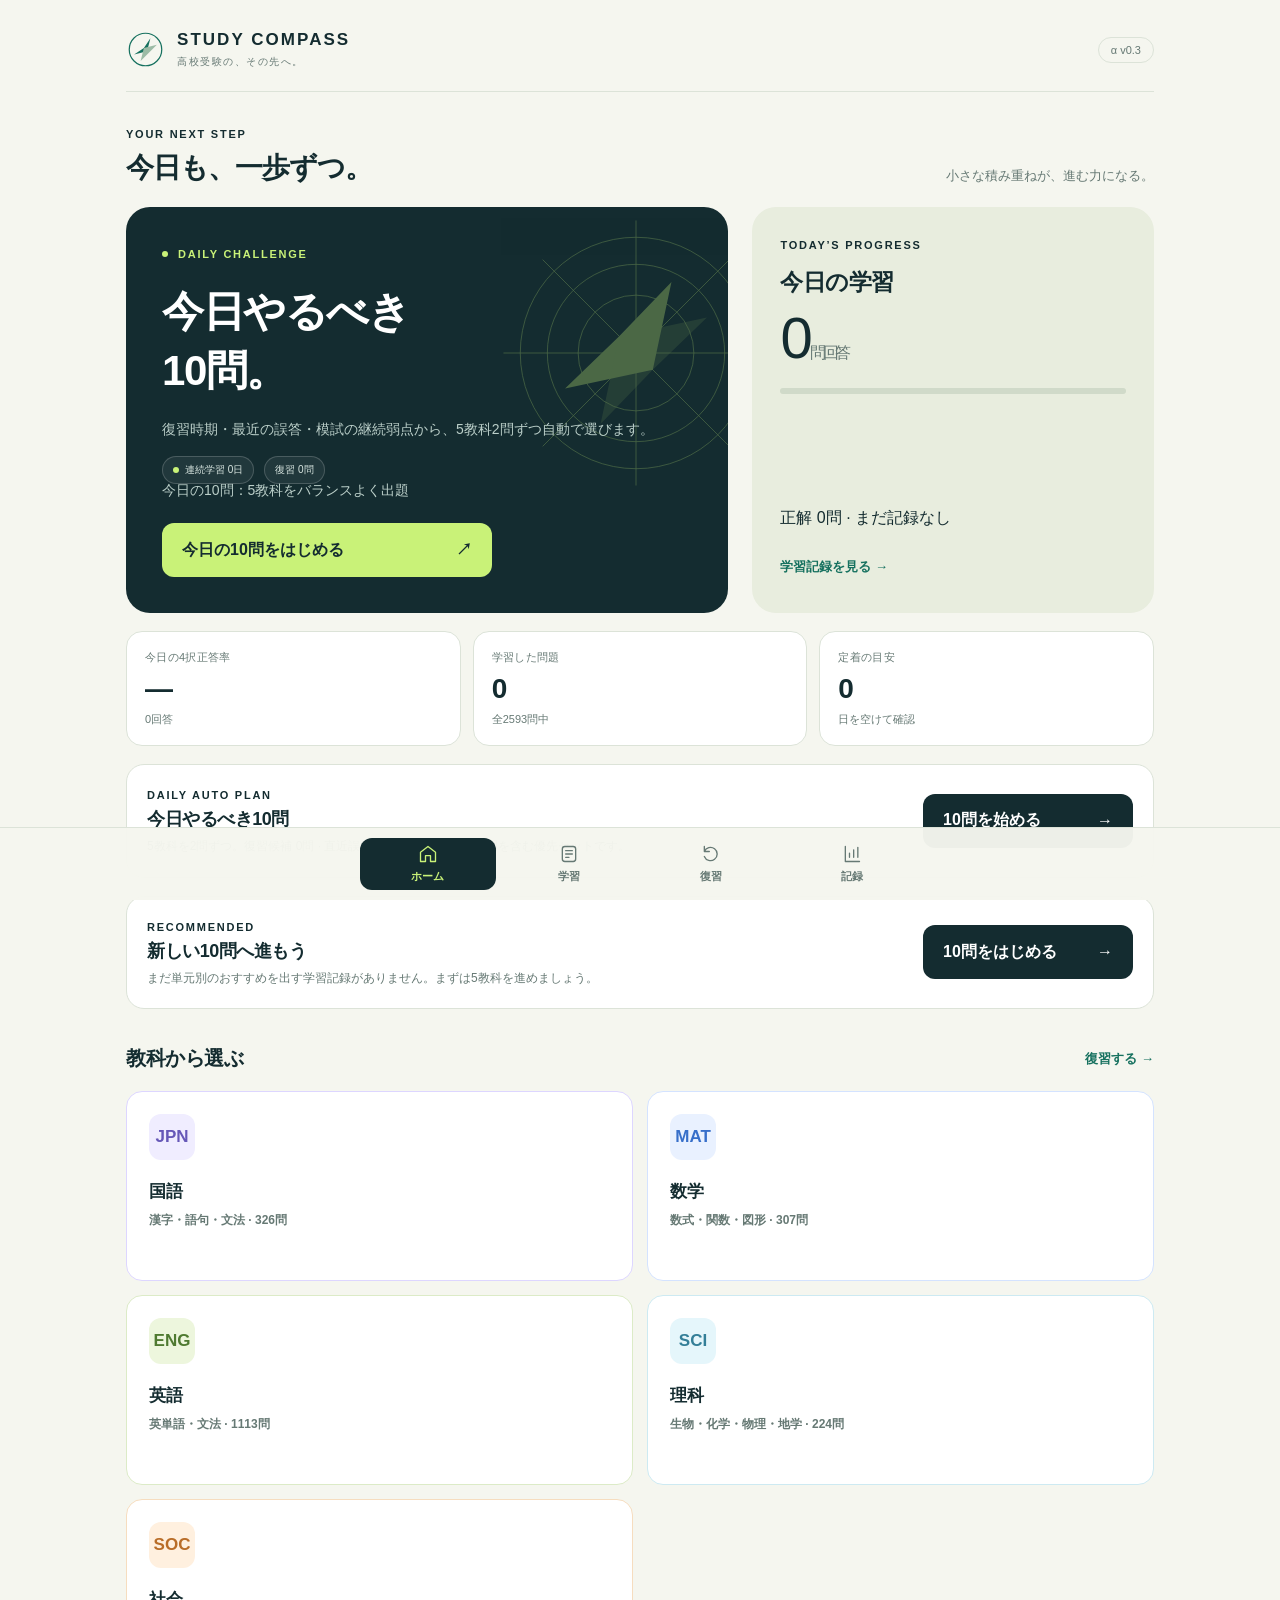
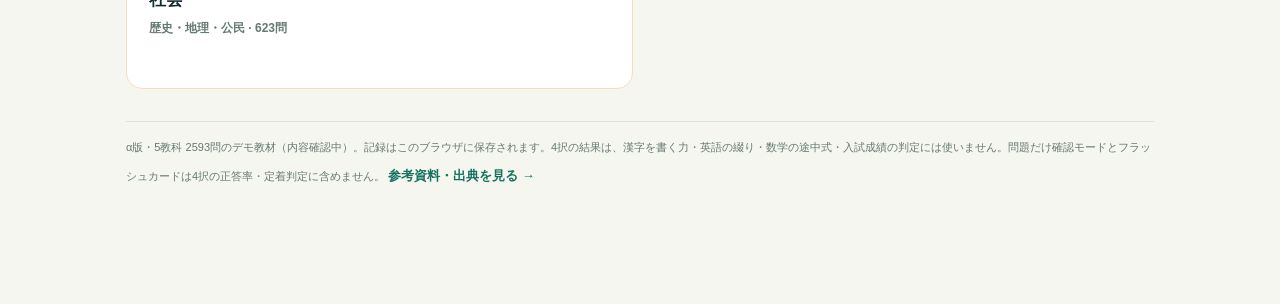
==== index.html @ 480702d5 "Preserve withdrawn-question history, make beta feedback honest, and guard storage failures" ====
<!doctype html><html lang="ja"><meta charset="utf-8"><meta name="viewport" content="width=device-width,initial-scale=1,viewport-fit=cover"><meta name="theme-color" content="#142c30"><title>Study COMPASS | 高校受験 α v0.3</title>
<style>
:root{--ink:#142c30;--muted:#667974;--green:#c9f278;--teal:#16715f;--paper:#f5f6ef;--line:#dce3d8;font-family:Arial,'Yu Gothic UI','Meiryo',sans-serif;color:var(--ink);background:var(--paper);font-size:16px}*{box-sizing:border-box}body{margin:0}button,select{font:inherit}button{cursor:pointer;color:inherit;background:transparent;border:0;font-weight:700;min-height:48px}button:focus-visible,select:focus-visible,summary:focus-visible{outline:3px solid #16715f;outline-offset:4px}button:disabled{cursor:default}main{max-width:1100px;margin:auto;padding:30px 36px 110px}header{display:flex;justify-content:space-between;align-items:center;border-bottom:1px solid var(--line);padding-bottom:22px}.brand{display:flex;gap:12px;align-items:center}.logo{width:39px;height:39px;color:var(--teal)}.wordmark{font-size:17px;letter-spacing:.12em;font-weight:800}.brand small{display:block;font-size:10px;letter-spacing:.15em;margin-top:5px}.version{border:1px solid var(--line);border-radius:100px;padding:6px 12px;font-size:11px;color:var(--muted)}#message:not(:empty){padding:12px;color:#b03829}h1,h2,h3,p{margin-top:0}h1{font-size:42px;line-height:1.4;letter-spacing:-.035em}h2{font-size:20px;letter-spacing:-.025em}p{line-height:1.8}small,.muted{color:var(--muted);font-size:13px}.eyebrow{font-size:11px;letter-spacing:.16em;font-weight:800;text-transform:uppercase}.intro{display:flex;justify-content:space-between;align-items:end;margin:32px 0 20px}.intro h1{font-size:28px;margin:6px 0 0}.intro p{font-size:13px;margin:0;color:var(--muted)}.home-grid{display:grid;grid-template-columns:1.5fr 1fr;gap:24px}.hero{position:relative;overflow:hidden;background:var(--ink);color:white;border-radius:24px;padding:36px;min-height:340px}.hero h1{position:relative;margin:22px 0 16px;max-width:400px;font-weight:750}.hero p{color:#bbcfc9;font-size:14px;position:relative}.hero .eyebrow{color:var(--green);display:inline-flex;gap:10px;align-items:center}.hero .eyebrow:before{content:'';width:6px;height:6px;background:var(--green);border-radius:50%}.compass-art{position:absolute;width:280px;height:280px;right:-48px;top:6px;opacity:.3;pointer-events:none}.hero .primary{position:relative;margin-top:20px;background:var(--green);color:var(--ink);max-width:330px}.primary{background:var(--ink);color:white;border-radius:12px;min-height:54px;padding:15px 20px;display:flex;align-items:center;justify-content:space-between;gap:20px;width:100%}.primary:hover{filter:brightness(1.08)}.secondary{border:1px solid var(--line);border-radius:12px;padding:13px 18px;width:100%;background:#fff}.side-panel{background:#e8edde;border-radius:24px;padding:28px;display:flex;flex-direction:column;justify-content:space-between}.side-panel h2{margin-top:14px;margin-bottom:8px;font-size:23px}.side-panel .big{font-size:58px;letter-spacing:-.06em;line-height:1.1}.side-panel .big small{font-size:16px}.progress{height:6px;border-radius:10px;background:#d0dac9;overflow:hidden;margin:18px 0}.progress i{display:block;height:100%;background:var(--teal)}.section-label{display:flex;justify-content:space-between;align-items:center;margin:32px 0 14px}.section-label h2{margin:0}.text-button{font-size:13px;color:var(--teal);padding:0;min-height:36px}.subjects{display:grid;grid-template-columns:1fr 1fr;gap:14px}.subject-tile{display:flex;align-items:center;text-align:left;gap:16px;padding:22px;background:#fff;border:1px solid var(--line);border-radius:16px;min-width:0}.subject-tile .subject-icon{width:46px;height:46px;background:#e9edff;color:#5664b4;border-radius:12px;display:grid;place-items:center;font-size:17px;flex-shrink:0}.subject-tile.english .subject-icon{background:#e8f1d7;color:#486b28}.subject-tile b{display:block;font-size:17px;margin-bottom:5px}.subject-tile small{display:block;font-size:12px;line-height:1.5}.subject-tile .arrow{margin-left:auto}.coming{display:flex;gap:8px;margin:16px 0;align-items:center;color:var(--muted);font-size:12px}.coming span{border:1px solid var(--line);padding:6px 10px;border-radius:8px}.alpha-note{margin:32px 0 0;border-top:1px solid var(--line);padding-top:16px;font-size:11px;line-height:1.8;color:var(--muted)}nav{position:fixed;bottom:0;left:0;right:0;background:rgba(245,246,239,.97);border-top:1px solid var(--line);padding:10px 12px calc(10px + env(safe-area-inset-bottom));z-index:10}nav>div{max-width:560px;margin:auto;display:grid;grid-template-columns:repeat(4,1fr);gap:6px}nav button{border-radius:12px;display:flex;flex-direction:column;align-items:center;justify-content:center;gap:5px;font-size:11px;color:var(--muted);padding:6px}nav button.active{background:var(--ink);color:var(--green)}nav svg{width:20px;height:20px}.hidden{display:none}.page-title{margin:32px 0 24px}.page-title h1{font-size:32px;margin:10px 0}.selection{max-width:640px;margin:auto}.selection .subjects{grid-template-columns:1fr}.selection .subject-tile{min-height:94px}.quiz{max-width:640px;margin:32px auto}.quiz-head{display:flex;align-items:center;justify-content:space-between;font-size:12px}.quiz-head button{min-height:40px;font-size:13px;color:var(--muted)}.quiz-progress{height:4px;background:var(--line);margin:12px 0 32px;overflow:hidden}.quiz-progress i{display:block;height:100%;background:var(--teal)}.quiz .meta{color:var(--teal);font-size:12px;letter-spacing:.05em}.question-card{background:#fff;border:1px solid var(--line);border-radius:20px;padding:26px;margin:18px 0 20px;box-shadow:0 8px 30px rgba(20,44,48,.05)}
.q{font-size:29px;line-height:1.6;font-weight:750;margin:8px 0 0;letter-spacing:-.025em;overflow-wrap:anywhere}
.question-kicker{font-size:10px;letter-spacing:.16em;font-weight:800;color:var(--teal);text-transform:uppercase}
.quiz-tip{font-size:11px;color:var(--muted);margin-top:12px}
.dash-summary{display:grid;grid-template-columns:repeat(2,1fr);gap:12px;margin:18px 0 24px}
.summary-card{background:#fff;border:1px solid var(--line);border-radius:16px;padding:16px}
.summary-card small{display:block}
.summary-card strong{display:block;font-size:26px;margin:7px 0 2px;letter-spacing:-.04em}
.subject-rate{display:grid;gap:12px;margin-top:8px}
.subject-rate-row{display:grid;grid-template-columns:64px 1fr 52px;align-items:center;gap:10px;font-size:12px}
.subject-rate-row .track{margin:0;height:7px}
.subject-rate-row b{text-align:right;font-size:12px}
.choices{display:grid;gap:12px}.choice{display:flex;gap:16px;align-items:center;text-align:left;padding:17px 20px;min-height:70px;background:#fff;border:1px solid #ced8cc;border-radius:16px;font-size:17px;transition:background .15s,transform .15s;box-shadow:0 3px 12px rgba(20,44,48,.03)}.choice:hover:not(:disabled){background:#eaf0e3;transform:translateY(-1px)}.choice .letter{font-size:12px;display:grid;place-items:center;width:28px;height:28px;border:1px solid var(--line);border-radius:8px;color:var(--muted);flex-shrink:0}.choice.correct{border-color:var(--teal);background:#e4f1df}.choice.wrong{border-color:#c2755f;background:#faeae3}.choice:disabled{opacity:1}.quiz-actions{display:flex;justify-content:space-between;gap:10px;margin-top:14px}.quiz-actions button{flex:1;border:1px solid var(--line);border-radius:10px;background:#fff;padding:10px 12px}.quiz-actions button{color:var(--muted);font-size:12px;font-weight:400}.feedback{border-left:3px solid var(--teal);background:#e8edde;padding:20px;margin-top:22px;border-radius:0 12px 12px 0}.feedback.incorrect{border-left-color:#b76245;background:#f7ece4}.feedback h2{font-size:18px;margin-bottom:12px}.feedback p{font-size:14px;margin-bottom:8px}.feedback .primary{margin-top:20px}.sound{color:var(--teal);font-size:13px;border:1px solid var(--line);border-radius:10px;padding:10px 16px}.result{max-width:640px;margin:32px auto}.score{font-size:88px;font-weight:750;letter-spacing:-.065em;line-height:1}.score small{font-size:22px;letter-spacing:0}.result-card{background:var(--ink);color:white;border-radius:24px;padding:32px}.result-card h1{font-size:29px;margin:14px 0 28px}.result-card p{color:#bed0c9;margin-top:20px;font-size:14px}.result-stats{display:grid;grid-template-columns:repeat(3,1fr);gap:10px;margin:16px 0 0}
.result-stat{background:#fff;border:1px solid var(--line);border-radius:14px;padding:14px;color:var(--ink)}
.result-stat small{display:block;font-size:10px;color:var(--muted)}
.result-stat strong{display:block;font-size:24px;margin-top:6px;letter-spacing:-.04em}
.result-next{margin-top:16px;background:#e8edde;border-radius:16px;padding:18px}
.result-next h2{font-size:17px;margin:4px 0 6px}
.result-next p{font-size:12px;color:var(--muted);margin:0}
.review-item{position:relative}
.review-badge{display:inline-flex;align-items:center;border:1px solid var(--line);border-radius:999px;padding:4px 8px;margin-top:6px;font-size:10px;color:var(--muted);background:#fff}
.review-badge.high{background:#f7ece4;color:#9a4b35;border-color:#e7c9bd}
.review-badge.wait{background:#edf3e7;color:#557042}
.result-links{display:grid;gap:12px;margin-top:22px}.filters{display:flex;gap:10px}.filters select{min-height:44px;min-width:0;width:50%;padding:10px;background:#fff;border:1px solid var(--line);border-radius:10px;color:var(--ink)}.metrics{display:grid;grid-template-columns:repeat(3,1fr);gap:12px;margin:24px 0}.metric{border-bottom:2px solid var(--line);padding:10px 0 18px}.metric strong{font-size:36px;display:block;letter-spacing:-.05em;margin:10px 0}.metric small{font-size:12px}.dash-grid{display:grid;grid-template-columns:1fr 1fr;gap:22px}.panel{background:#fff;border:1px solid var(--line);border-radius:18px;padding:24px;min-width:0}.panel h2{font-size:18px}.bars{height:144px;display:flex;align-items:end;gap:10px}.day{flex:1;text-align:center;font-size:11px;color:var(--muted);min-width:0}.day i{display:block;background:var(--teal);border-radius:5px 5px 0 0;margin:7px auto;width:70%}.day span{display:block}.chart{width:100%;height:auto;max-height:150px}.chart-caption{display:flex;justify-content:space-between;gap:4px;font-size:10px;color:var(--muted)}.unit{border-top:1px solid var(--line);padding:14px 0}.unit summary{cursor:pointer;min-height:44px;line-height:1.6;font-size:14px}.track{height:5px;background:var(--line);overflow:hidden;border-radius:5px;margin:12px 0}.track i{height:100%;display:block;background:var(--teal)}.unit p{font-size:12px;line-height:1.8}.review-item{display:flex;gap:14px;padding:18px 0;border-top:1px solid var(--line);align-items:center}.review-item .number{font-size:12px;background:#e8edde;padding:8px;border-radius:6px}.review-item b{display:block;font-size:14px;line-height:1.6}.review-item small{font-size:11px}.empty{padding:30px 12px;text-align:center;color:var(--muted);font-size:14px;line-height:1.8}.legend{font-size:12px;color:var(--muted);line-height:1.8}details summary{cursor:pointer;min-height:44px;line-height:1.7}.history{font-size:12px;border-top:1px solid var(--line);padding:12px 0;line-height:1.8}.history span{color:var(--muted)}.history-tools{display:flex;gap:12px;margin-top:12px}.history-tools button{border:1px solid var(--line);border-radius:10px;font-size:12px;padding:8px 12px}a{color:var(--teal)}.row{display:flex;gap:12px}.row>*{flex:1}

.home-insights{display:grid;grid-template-columns:repeat(3,1fr);gap:12px;margin:18px 0 0}
.insight-card{background:#fff;border:1px solid var(--line);border-radius:16px;padding:18px;min-width:0}
.insight-card small{display:block;font-size:11px;letter-spacing:.03em}
.insight-card strong{display:block;font-size:28px;line-height:1.15;margin:8px 0 4px;letter-spacing:-.04em}
.insight-card span{font-size:11px;color:var(--muted)}
.next-step-card{margin-top:18px;background:#fff;border:1px solid var(--line);border-radius:18px;padding:20px;display:flex;align-items:center;justify-content:space-between;gap:18px}
.next-step-card h2{font-size:18px;margin:4px 0 6px}
.next-step-card p{margin:0;font-size:12px;color:var(--muted);line-height:1.6}
.next-step-card .primary{width:auto;min-width:210px}
.home-statusline{display:flex;gap:10px;align-items:center;flex-wrap:wrap;margin-top:12px}
.status-chip{display:inline-flex;align-items:center;gap:6px;border:1px solid rgba(255,255,255,.18);border-radius:999px;padding:6px 10px;font-size:10px;color:#d9e6e1;background:rgba(255,255,255,.06)}
.status-chip i{width:6px;height:6px;border-radius:50%;background:var(--green);display:block}
.dash-callout{background:var(--ink);color:#fff;border-radius:18px;padding:20px;margin:0 0 18px}
.dash-callout small{color:#b9cbc5}
.dash-callout strong{display:block;font-size:24px;margin:6px 0 4px;letter-spacing:-.035em}
.dash-callout p{font-size:12px;color:#c8d5d1;margin:0;line-height:1.7}
.section-hint{font-size:11px;color:var(--muted);margin:-6px 0 14px}

@media(max-width:700px){main{padding:22px 16px 105px}.result-stats{grid-template-columns:repeat(3,1fr);gap:7px}.result-stat{padding:11px 9px}.result-stat strong{font-size:20px}.result-stat small{font-size:9px}.result-next{padding:15px}.home-insights{grid-template-columns:repeat(3,1fr);gap:8px}.insight-card{padding:13px 10px;border-radius:13px}.insight-card strong{font-size:23px}.insight-card small,.insight-card span{font-size:9px}.next-step-card{padding:16px;display:block}.next-step-card .primary{width:100%;min-width:0;margin-top:14px}.home-statusline{gap:6px}.status-chip{font-size:9px;padding:5px 8px}.dash-callout{padding:16px;border-radius:15px}.dash-callout strong{font-size:21px}header{padding-bottom:18px}.wordmark{font-size:14px}.brand small{font-size:9px}.version{font-size:10px;padding:5px 9px}.intro{margin-top:26px}.intro h1{font-size:23px}.intro>p{display:none}.home-grid{grid-template-columns:1fr;gap:14px}.hero{padding:26px;min-height:310px;border-radius:20px}.hero h1{font-size:35px;max-width:290px;margin:24px 0 14px}.hero p{font-size:13px}.compass-art{width:235px;height:235px;right:-65px;top:10px}.hero .primary{margin-top:25px}.side-panel{padding:20px;border-radius:16px;display:grid;grid-template-columns:1fr auto;align-items:center;gap:12px}.side-panel h2{font-size:15px;margin:6px 0}.side-panel .big{font-size:30px}.side-panel .progress{margin:10px 0 0}.side-panel .text-button{font-size:12px}.side-panel>div:last-child{text-align:right}.side-panel p{margin:4px 0;font-size:11px}.subjects{gap:10px}.subject-tile{padding:16px 12px;gap:10px;flex-wrap:wrap}.subject-tile .subject-icon{width:34px;height:34px;font-size:13px;border-radius:9px}.subject-tile b{font-size:15px}.subject-tile small{font-size:10px}.subject-tile .arrow{display:none}.section-label{margin-top:26px}.section-label h2{font-size:18px}.coming{flex-wrap:wrap;font-size:11px}.alpha-note{margin-top:24px}.question-card{padding:20px 18px;border-radius:16px;margin:16px 0}.q{font-size:23px;line-height:1.55;margin:8px 0 0}.question-kicker{font-size:9px}.quiz-tip{font-size:10px}.choice{min-height:68px;padding:15px 14px;border-radius:14px}.quiz-actions{position:sticky;bottom:8px;z-index:3;background:rgba(245,246,239,.94);padding:8px 0}.dash-summary{grid-template-columns:1fr 1fr;gap:8px}.summary-card{padding:13px}.summary-card strong{font-size:22px}.subject-rate-row{grid-template-columns:52px 1fr 44px;gap:8px}.q{font-size:24px;margin:22px 0 28px}.quiz{margin-top:22px}.choice{font-size:16px;padding:15px;min-height:64px}.page-title h1{font-size:28px}.metrics{gap:10px}.metric strong{font-size:29px}.metric small{font-size:10px}.dash-grid{grid-template-columns:1fr;gap:16px}.panel{padding:20px}.selection .subject-tile{flex-wrap:nowrap}.result-card{padding:26px}.result-card h1{font-size:26px}.score{font-size:76px}}
@media(prefers-reduced-motion:reduce){*{transition:none!important;scroll-behavior:auto!important}}

.dash-callout .text-button{color:var(--green);margin-top:8px;min-height:34px}

.result-next.compact{background:#fff;border:1px solid var(--line)}
.result-next.compact .text-button{margin-top:6px}

.mode-switch{display:grid;grid-template-columns:1fr 1fr;gap:10px;margin:0 0 18px}
.mode-switch button{background:#fff;border:1px solid var(--line);border-radius:14px;padding:14px;text-align:left}
.mode-switch button.active{background:var(--ink);color:#fff;border-color:var(--ink)}
.mode-switch b{display:block;font-size:14px;margin-bottom:4px}
.mode-switch small{display:block;font-size:10px;line-height:1.5}
.mode-switch button.active small{color:#c6d5d0}
.question-only-actions{display:grid;gap:10px}
.result-stats.two{grid-template-columns:repeat(2,1fr)}
@media(max-width:700px){.mode-switch{gap:8px}.mode-switch button{padding:12px 10px}}

.course-grid{display:grid;gap:12px;margin:18px 0}
.course-card{display:grid;grid-template-columns:1fr auto;gap:5px 12px;align-items:center;text-align:left;background:#fff;border:1px solid var(--line);border-radius:16px;padding:16px;min-height:82px}
.course-card b{font-size:15px;grid-column:1}
.course-card small{font-size:11px;color:var(--muted);line-height:1.5;grid-column:1}
.course-card span{grid-column:2;grid-row:1/3;font-size:18px}

.mode-switch.three{grid-template-columns:repeat(3,1fr)}
.flash-study{max-width:760px;margin:0 auto}
.flash-card{width:100%;min-height:330px;margin-top:18px;border:1px solid var(--line);border-radius:24px;background:#fff;padding:28px;text-align:left;display:flex;flex-direction:column;justify-content:center;gap:16px;box-shadow:0 10px 30px rgba(0,0,0,.05)}
.flash-card strong{font-size:clamp(22px,5vw,34px);line-height:1.45}
.flash-label{font-size:11px;letter-spacing:.16em;color:var(--muted)}
.flash-card small{color:var(--muted)}
.flash-back{border-top:1px solid var(--line);padding-top:18px}
.flash-back b{font-size:24px}
.flash-back p{color:var(--muted);line-height:1.65}
.flash-actions{display:grid;grid-template-columns:1fr 1fr;gap:12px;margin-top:16px}
.flash-actions button{min-height:54px;border-radius:16px;font-weight:700}
.flash-miss{background:#fff3ef;border:1px solid #efc0b2;color:#b94d31}
.flash-known{background:#eefaf6;border:1px solid #b7dfd2;color:#16715f}
@media(max-width:560px){.mode-switch.three{grid-template-columns:1fr}.flash-card{min-height:280px;padding:22px}}

/* Subject identity colors */
.subject-tile.subject-jpn{--subject-bg:#f0edff;--subject-fg:#6658b8;--subject-line:#ddd6ff}
.subject-tile.subject-mat{--subject-bg:#e9f1ff;--subject-fg:#376fca;--subject-line:#d4e3ff}
.subject-tile.subject-eng{--subject-bg:#edf6dd;--subject-fg:#4f7a31;--subject-line:#dcebc7}
.subject-tile.subject-sci{--subject-bg:#e5f6fb;--subject-fg:#347f98;--subject-line:#cdeaf2}
.subject-tile.subject-soc{--subject-bg:#fff0df;--subject-fg:#b96d28;--subject-line:#f6ddbf}
.subject-tile.subject-jpn,.subject-tile.subject-mat,.subject-tile.subject-eng,.subject-tile.subject-sci,.subject-tile.subject-soc{border-color:var(--subject-line)}
.subject-tile.subject-jpn .subject-icon,.subject-tile.subject-mat .subject-icon,.subject-tile.subject-eng .subject-icon,.subject-tile.subject-sci .subject-icon,.subject-tile.subject-soc .subject-icon{background:var(--subject-bg);color:var(--subject-fg)}

/* Home subject cards: keep every subject aligned identically */
.home-subjects .subject-tile{flex-direction:column;align-items:flex-start;justify-content:flex-start;gap:0;min-height:190px;padding:22px}
.home-subjects .subject-tile .subject-icon{margin-bottom:20px}
.home-subjects .subject-tile>div{width:100%}
.home-subjects .subject-tile b{margin-bottom:8px}
.home-subjects .subject-tile .arrow{display:none}
@media(max-width:700px){
  .home-subjects .subject-tile{min-height:174px;padding:18px 14px;flex-wrap:nowrap}
  .home-subjects .subject-tile .subject-icon{width:42px;height:42px;margin-bottom:16px}
  .home-subjects .subject-tile b{font-size:18px;margin-bottom:7px}
  .home-subjects .subject-tile small{font-size:11px;line-height:1.55}
}

.history-overview{margin-bottom:20px}.history-overview .mode-switch{margin-top:20px}.history-chapters{display:grid;grid-template-columns:repeat(2,minmax(0,1fr));gap:18px;margin-bottom:20px}.history-chapter h2{line-height:1.6}.history-flow{font-size:13px;line-height:1.9;background:#eef4f0;border-left:3px solid #16715f;padding:12px}.history-chapter li{font-size:14px;line-height:1.8;margin:10px 0}.history-chapter ul{padding-left:20px}.history-topic-buttons{display:flex;flex-wrap:wrap;gap:8px;margin-top:12px}.history-topic-buttons button{border:1px solid var(--line);background:#f8faf5;border-radius:10px;padding:8px 12px;font-size:13px;min-height:44px}.history-topic-buttons small{color:var(--muted);font-weight:400}.history-chapter details{margin-bottom:10px}@media(max-width:700px){.history-chapters{grid-template-columns:1fr}.history-chapter{padding:20px}.history-overview .mode-switch button{padding:8px 4px;font-size:13px}}

.history-material{margin:18px 0;background:#fff;border:1px solid var(--line);border-radius:12px;padding:12px;max-width:100%;text-align:left}.history-material figcaption{font-weight:700;font-size:14px;margin-bottom:10px}.material-scroll{overflow-x:auto}.history-material table{border-collapse:collapse;width:100%;font-size:14px;line-height:1.7}.history-material th,.history-material td{border:1px solid var(--line);padding:10px;vertical-align:top;overflow-wrap:anywhere}.history-material thead{background:#edf4ef}.history-material tbody th{width:32%;font-weight:400}.history-material p{font-size:11px;color:var(--muted);line-height:1.6}.writing-label{display:block;margin:18px 0 8px;font-weight:700}.written-answer{box-sizing:border-box;width:100%;min-height:160px;border:1px solid var(--line);border-radius:12px;padding:14px;font:inherit;line-height:1.8;background:#fff;color:var(--ink);resize:vertical}.written-answer:focus{outline:3px solid #16715f}.writing-count{text-align:right;color:var(--muted);font-size:12px}.writing-checks{border:0;padding:0;margin:20px 0}.writing-checks legend{font-weight:700;margin-bottom:10px}.writing-checks label{display:flex;align-items:start;gap:10px;min-height:44px;padding:10px 0;font-size:14px;line-height:1.7}.writing-checks input{width:20px;height:20px;flex:none}.written-study .flash-actions{display:grid;grid-template-columns:1fr 1fr;gap:10px}.written-study .flash-actions button{font-size:14px;padding:12px 8px}.history-overview+.course-grid{grid-template-columns:repeat(2,minmax(0,1fr))}@media(max-width:500px){.history-material{padding:10px}.history-material th,.history-material td{padding:8px;font-size:13px}}

.chapter-test-button{display:block;width:100%;background:#e3f0e9;border:1px solid #a8c5b5;border-radius:10px;text-align:left;padding:12px 14px;margin-top:14px;font-size:14px}.chapter-test-status{display:block;color:var(--muted);font-size:12px;line-height:1.7;margin:8px 0 14px}.test-review{border-top:1px solid var(--line);padding:14px 0}.test-review summary span{display:block;color:var(--muted);font-size:12px}.test-review summary b{display:block;font-size:14px;line-height:1.8}.test-review p{font-size:14px;line-height:1.8}.written-note{margin-top:18px}.written-note small{color:var(--muted);line-height:1.8}.written-note h2{line-height:1.8}.saved-response{background:#f1f5ee;border-radius:12px;padding:14px;margin:16px 0}.saved-response p{white-space:pre-wrap;overflow-wrap:anywhere;font-size:14px;line-height:1.8}.written-note details p,.written-note li{font-size:14px;line-height:1.8}

.history-explanation{border-left:3px solid #86a593;padding:4px 14px;margin:16px 0;text-align:left}.history-explanation h3{font-size:15px;margin:14px 0 6px}.history-explanation p,.history-explanation li{font-size:14px;line-height:1.9}.history-explanation ol,.history-explanation ul{padding-left:22px}.history-explanation li{margin-bottom:8px}.history-explanation a{overflow-wrap:anywhere}.history-levels .course-grid{margin:16px 0}.history-levels h2{margin-bottom:8px}.history-levels details{margin-top:12px}.history-levels .legend{line-height:1.9}

.flash-study>.flash-back:empty{display:none}.flash-study>.flash-back:not(:empty){margin:18px 0;background:#fff;border:1px solid var(--line);border-radius:16px;padding:22px}

.history-recommended{border-top:1px solid var(--line);margin-top:16px;padding-top:18px}.history-recommended h2{font-size:20px;line-height:1.6;margin:8px 0}.history-overview a.text-button{display:inline-block;text-decoration:none}.history-extra>details>summary{font-weight:700;min-height:44px;display:list-item;cursor:pointer;line-height:1.8;padding:10px 0}.history-extra-content{padding-top:16px}.history-extra-content>.panel{margin-bottom:16px}#history-chapters,#history-extra{scroll-margin-top:20px}.recommendation-rule{margin-top:12px}.recommendation-rule summary{cursor:pointer;font-size:13px;min-height:44px;padding:12px 0}@media(max-width:500px){.history-extra{padding:16px}.history-extra-content>.panel{padding:16px}.history-recommended .primary{width:100%;min-height:48px}}
</style><main><header><div class="brand"><svg class="logo" viewBox="0 0 48 48" aria-hidden="true"><circle cx="24" cy="24" r="20" fill="none" stroke="currentColor" stroke-width="1.5"/><path d="M30 10 26 26 10 30 22 22Z" fill="currentColor"/><path d="m18 38 4-16 16-4-12 12Z" fill="#9cbba5"/></svg><div><div class="wordmark">STUDY COMPASS</div><small>高校受験の、その先へ。</small></div></div><span class="version">α v0.3</span></header><div id="message" role="status"></div><div id="view"></div></main><nav id="nav"><div></div></nav><script>
const SOCIAL = [{"id":"SC-SOC-HIS-000001","subject":"社会","grade":"中1","unit":"歴史・古代","field_name":"歴史","topic_name":"飛鳥","q":"推古天皇のもとで政治を助けたとされる人物は？","answer":"聖徳太子","options":["聖徳太子","藤原道長","源頼朝","徳川家康"],"ex":"聖徳太子は推古天皇のもとで政治を助けたとされます。"},{"id":"SC-SOC-HIS-000002","subject":"社会","grade":"中1","unit":"歴史・古代","field_name":"歴史","topic_name":"奈良","q":"710年に都が移された場所は？","answer":"平城京","options":["平城京","平安京","長岡京","藤原京"],"ex":"710年に平城京へ都が移されました。"},{"id":"SC-SOC-HIS-000003","subject":"社会","grade":"中1","unit":"歴史・古代","field_name":"歴史","topic_name":"平安","q":"平安京へ都が移された年は？","answer":"794年","options":["645年","710年","794年","1185年"],"ex":"794年、桓武天皇が都を平安京へ移しました。"},{"id":"SC-SOC-HIS-000004","subject":"社会","grade":"中2","unit":"歴史・中世","field_name":"歴史","topic_name":"鎌倉","q":"鎌倉幕府を開いた人物は？","answer":"源頼朝","options":["源頼朝","源義経","足利尊氏","徳川家康"],"ex":"源頼朝が鎌倉に武家政権を築きました。"},{"id":"SC-SOC-HIS-000005","subject":"社会","grade":"中2","unit":"歴史・中世","field_name":"歴史","topic_name":"鎌倉","q":"13世紀後半に日本へ襲来した勢力は？","answer":"元","options":["元","唐","明","清"],"ex":"13世紀後半、元が日本へ襲来しました。"},{"id":"SC-SOC-HIS-000006","subject":"社会","grade":"中2","unit":"歴史・近世","field_name":"歴史","topic_name":"江戸初期","q":"江戸幕府を開いた人物は？","answer":"徳川家康","options":["織田信長","豊臣秀吉","徳川家康","徳川吉宗"],"ex":"徳川家康は1603年に征夷大将軍となり、江戸幕府を開きました。"},{"id":"SC-SOC-HIS-000007","subject":"社会","grade":"中2","unit":"歴史・近世","field_name":"歴史","topic_name":"江戸初期","q":"江戸幕府が大名統制のために用いた制度は？","answer":"参勤交代","options":["参勤交代","廃藩置県","班田収授法","地租改正"],"ex":"参勤交代は、大名が江戸と領地を往復する仕組みで、大名統制に役立ちました。"},{"id":"SC-SOC-HIS-000008","subject":"社会","grade":"中3","unit":"歴史・近現代","field_name":"歴史","topic_name":"明治","q":"明治政府が1868年に示した政治方針は？","answer":"五箇条の御誓文","options":["五箇条の御誓文","教育勅語","大日本帝国憲法","廃藩置県"],"ex":"新政府の基本方針として五箇条の御誓文が示されました。"},{"id":"SC-SOC-HIS-000009","subject":"社会","grade":"中3","unit":"歴史・近現代","field_name":"歴史","topic_name":"明治","q":"大日本帝国憲法が発布された年は？","answer":"1889年","options":["1868年","1889年","1894年","1946年"],"ex":"大日本帝国憲法は1889年に発布されました。"},{"id":"SC-SOC-HIS-000010","subject":"社会","grade":"中3","unit":"歴史・近現代","field_name":"歴史","topic_name":"昭和戦後","q":"1947年5月3日に施行された憲法は？","answer":"日本国憲法","options":["日本国憲法","大日本帝国憲法","十七条の憲法","五箇条の御誓文"],"ex":"日本国憲法は1947年5月3日に施行されました。"},{"id":"SC-SOC-CIV-000011","subject":"社会","grade":"中3","unit":"公民・政治","field_name":"公民","topic_name":"政治","q":"日本の国会を構成する2つの議院は？","answer":"衆議院と参議院","options":["衆議院と参議院","衆議院と貴族院","参議院と貴族院","衆議院と元老院"],"ex":"日本の国会は衆議院と参議院の二院制です。"},{"id":"SC-SOC-CIV-000012","subject":"社会","grade":"中3","unit":"公民・政治","field_name":"公民","topic_name":"政治","q":"国の法律を制定する機関は？","answer":"国会","options":["国会","内閣","最高裁判所","都道府県議会"],"ex":"日本国憲法で国会は唯一の立法機関とされています。"},{"id":"SC-SOC-CIV-000013","subject":"社会","grade":"中3","unit":"公民・政治","field_name":"公民","topic_name":"政治","q":"内閣総理大臣を指名する機関は？","answer":"国会","options":["国会","内閣","最高裁判所","天皇"],"ex":"内閣総理大臣は国会議員の中から国会が指名します。"},{"id":"SC-SOC-CIV-000014","subject":"社会","grade":"中3","unit":"公民・政治","field_name":"公民","topic_name":"政治","q":"法律や命令が憲法に違反しないか裁判所が判断する権限は？","answer":"違憲審査権","options":["違憲審査権","行政権","立法権","請願権"],"ex":"裁判所には違憲審査権があります。"},{"id":"SC-SOC-GEO-000015","subject":"社会","grade":"中1","unit":"地理・世界","field_name":"地理","topic_name":"世界地理","q":"赤道の緯度は？","answer":"0度","options":["0度","北緯23.4度","北緯35度","北緯90度"],"ex":"赤道は緯度0度を示します。"},{"id":"SC-SOC-GEO-000016","subject":"社会","grade":"中1","unit":"地理・日本","field_name":"地理","topic_name":"日本地理","q":"日本の標準時の基準となる経線は？","answer":"東経135度","options":["東経120度","東経130度","東経135度","東経140度"],"ex":"日本標準時は東経135度の経線を基準にしています。"},{"id":"SC-SOC-GEO-000017","subject":"社会","grade":"中1","unit":"地理・日本","field_name":"地理","topic_name":"日本地理","q":"日本の都道府県の数は？","answer":"47","options":["43","45","47","49"],"ex":"日本には1都1道2府43県、合計47都道府県があります。"},{"id":"SC-SOC-GEO-000018","subject":"社会","grade":"中1","unit":"地理・世界","field_name":"地理","topic_name":"世界地理","q":"世界で最も面積が大きい大陸は？","answer":"ユーラシア大陸","options":["ユーラシア大陸","アフリカ大陸","北アメリカ大陸","南アメリカ大陸"],"ex":"ユーラシア大陸は世界最大の大陸です。"},{"id":"SC-SOC-GEO-000019","subject":"社会","grade":"中1","unit":"地理・世界","field_name":"地理","topic_name":"世界地理","q":"経度0度の基準となる線は？","answer":"本初子午線","options":["本初子午線","赤道","北回帰線","日付変更線"],"ex":"経度は本初子午線を基準に東経・西経で表します。"},{"id":"SC-SOC-GEO-000020","subject":"社会","grade":"中1","unit":"地理・日本","field_name":"地理","topic_name":"日本地理","q":"日本で最も面積が大きい都道府県は？","answer":"北海道","options":["北海道","岩手県","長野県","新潟県"],"ex":"都道府県の中で最も面積が大きいのは北海道です。"},{"id":"SC-SOC-HIS-000021","subject":"社会","grade":"中1","unit":"歴史・古代","field_name":"歴史","topic_name":"弥生","q":"邪馬台国の女王として中国の史書に記された人物は？","answer":"卑弥呼","options":["卑弥呼","推古天皇","紫式部","北条政子"],"ex":"卑弥呼は邪馬台国の女王として『魏志』倭人伝に記されています。"},{"id":"SC-SOC-HIS-000022","subject":"社会","grade":"中1","unit":"歴史・古代","field_name":"歴史","topic_name":"飛鳥","q":"大化の改新につながる政変が起きた年は？","answer":"645年","options":["538年","645年","710年","794年"],"ex":"645年の政変をきっかけに政治改革が進められました。"},{"id":"SC-SOC-HIS-000023","subject":"社会","grade":"中1","unit":"歴史・古代","field_name":"歴史","topic_name":"奈良","q":"奈良時代の都として知られるのは？","answer":"平城京","options":["平城京","平安京","鎌倉","江戸"],"ex":"710年に平城京へ都が移され、奈良時代が始まりました。"},{"id":"SC-SOC-HIS-000024","subject":"社会","grade":"中1","unit":"歴史・古代","field_name":"歴史","topic_name":"奈良","q":"唐の制度や文化を学ぶため日本から派遣された使節は？","answer":"遣唐使","options":["遣唐使","遣隋使","勘合船","朱印船"],"ex":"日本は唐の制度や文化を学ぶため遣唐使を派遣しました。"},{"id":"SC-SOC-HIS-000025","subject":"社会","grade":"中1","unit":"歴史・古代","field_name":"歴史","topic_name":"平安","q":"平安時代に摂関政治を行った代表的な氏族は？","answer":"藤原氏","options":["藤原氏","平氏","源氏","北条氏"],"ex":"藤原氏は摂政・関白の地位を利用して政治の実権を握りました。"},{"id":"SC-SOC-HIS-000026","subject":"社会","grade":"中2","unit":"歴史・中世","field_name":"歴史","topic_name":"鎌倉","q":"鎌倉幕府の将軍と御家人の主従関係を表す言葉は？","answer":"御恩と奉公","options":["御恩と奉公","公地公民","富国強兵","殖産興業"],"ex":"将軍が御恩を与え、御家人が奉公する関係が基本でした。"},{"id":"SC-SOC-HIS-000027","subject":"社会","grade":"中2","unit":"歴史・中世","field_name":"歴史","topic_name":"室町","q":"室町幕府を開いた人物は？","answer":"足利尊氏","options":["足利尊氏","足利義満","源頼朝","徳川家康"],"ex":"足利尊氏が京都に室町幕府を開きました。"},{"id":"SC-SOC-HIS-000028","subject":"社会","grade":"中2","unit":"歴史・中世","field_name":"歴史","topic_name":"室町","q":"1467年に始まった内乱は？","answer":"応仁の乱","options":["応仁の乱","承久の乱","壬申の乱","島原・天草一揆"],"ex":"応仁の乱は1467年に始まり、戦国時代へつながる要因の一つとなりました。"},{"id":"SC-SOC-HIS-000029","subject":"社会","grade":"中2","unit":"歴史・近世","field_name":"歴史","topic_name":"戦国","q":"全国統一を進め、本能寺の変で倒れた武将は？","answer":"織田信長","options":["織田信長","豊臣秀吉","徳川家康","明智光秀"],"ex":"織田信長は全国統一を進めましたが、1582年の本能寺の変で倒れました。"},{"id":"SC-SOC-HIS-000030","subject":"社会","grade":"中2","unit":"歴史・近世","field_name":"歴史","topic_name":"安土桃山","q":"太閤検地や刀狩を行った人物は？","answer":"豊臣秀吉","options":["豊臣秀吉","織田信長","徳川家康","徳川吉宗"],"ex":"豊臣秀吉は太閤検地や刀狩を進め、全国統一を完成させました。"},{"id":"SC-SOC-HIS-000031","subject":"社会","grade":"中2","unit":"歴史・近世","field_name":"歴史","topic_name":"江戸初期","q":"江戸幕府が大名を将軍家との関係で分けた分類は？","answer":"親藩・譜代・外様","options":["親藩・譜代・外様","公家・武家・寺社","士農工商・町人","天領・藩領・寺領"],"ex":"幕府は大名を将軍家との関係などにより、親藩・譜代・外様に分類しました。"},{"id":"SC-SOC-HIS-000032","subject":"社会","grade":"中2","unit":"歴史・近世","field_name":"歴史","topic_name":"江戸中期","q":"徳川吉宗が行った政治改革は？","answer":"享保の改革","options":["享保の改革","寛政の改革","天保の改革","大化の改新"],"ex":"徳川吉宗は8代将軍として享保の改革を行いました。"},{"id":"SC-SOC-HIS-000033","subject":"社会","grade":"中3","unit":"歴史・近現代","field_name":"歴史","topic_name":"明治","q":"廃藩置県が行われた年は？","answer":"1871年","options":["1868年","1871年","1889年","1894年"],"ex":"1871年に廃藩置県が行われ、府県が置かれました。"},{"id":"SC-SOC-HIS-000034","subject":"社会","grade":"中3","unit":"歴史・近現代","field_name":"歴史","topic_name":"明治","q":"自由民権運動を代表する人物の一人は？","answer":"板垣退助","options":["板垣退助","伊藤博文","大久保利通","福沢諭吉"],"ex":"板垣退助は自由民権運動を進めた代表的人物の一人です。"},{"id":"SC-SOC-HIS-000035","subject":"社会","grade":"中3","unit":"歴史・近現代","field_name":"歴史","topic_name":"明治","q":"日清戦争と日露戦争のうち、先に起こったのは？","answer":"日清戦争","options":["日清戦争","日露戦争","同じ年","どちらも第一次世界大戦後"],"ex":"日清戦争は1894〜1895年、日露戦争は1904〜1905年です。"},{"id":"SC-SOC-HIS-000036","subject":"社会","grade":"中3","unit":"歴史・近現代","field_name":"歴史","topic_name":"大正","q":"第一次世界大戦後に設立された国際機関は？","answer":"国際連盟","options":["国際連盟","国際連合","EU","ASEAN"],"ex":"第一次世界大戦後、国際平和を目指して国際連盟が設立されました。"},{"id":"SC-SOC-HIS-000037","subject":"社会","grade":"中3","unit":"歴史・近現代","field_name":"歴史","topic_name":"昭和戦後","q":"日本国憲法が施行された年は？","answer":"1947年","options":["1945年","1946年","1947年","1951年"],"ex":"日本国憲法は1946年に公布され、1947年に施行されました。"},{"id":"SC-SOC-GEO-000038","subject":"社会","grade":"中1","unit":"地理・世界","field_name":"地理","topic_name":"世界地理","q":"0度の経線を何という？","answer":"本初子午線","options":["本初子午線","赤道","日付変更線","北回帰線"],"ex":"本初子午線は経度0度の基準となる経線です。"},{"id":"SC-SOC-GEO-000039","subject":"社会","grade":"中1","unit":"地理・世界","field_name":"地理","topic_name":"世界地理","q":"緯線は主にどの方向にのびる？","answer":"東西方向","options":["東西方向","南北方向","北東から南西","一定しない"],"ex":"緯線は赤道と平行に東西方向へ引かれます。"},{"id":"SC-SOC-GEO-000040","subject":"社会","grade":"中1","unit":"地理・日本","field_name":"地理","topic_name":"日本地理","q":"日本で最も長い川は？","answer":"信濃川","options":["信濃川","利根川","石狩川","北上川"],"ex":"信濃川は日本で最も長い川です。"},{"id":"SC-SOC-GEO-000041","subject":"社会","grade":"中1","unit":"地理・日本","field_name":"地理","topic_name":"日本地理","q":"日本で最も広い湖は？","answer":"琵琶湖","options":["琵琶湖","霞ヶ浦","サロマ湖","猪苗代湖"],"ex":"琵琶湖は滋賀県にある日本最大の湖です。"},{"id":"SC-SOC-GEO-000042","subject":"社会","grade":"中1","unit":"地理・日本","field_name":"地理","topic_name":"日本地理","q":"日本はユーラシア大陸のどちら側に位置する？","answer":"東側","options":["東側","西側","南端","中央部"],"ex":"日本はユーラシア大陸の東側、太平洋の西側に位置します。"},{"id":"SC-SOC-CIV-000043","subject":"社会","grade":"中3","unit":"公民・政治","field_name":"公民","topic_name":"政治","q":"衆議院と参議院から成る国会の仕組みを何という？","answer":"二院制","options":["二院制","三権分立","議院内閣制","地方自治"],"ex":"日本の国会は衆議院と参議院の二院制です。"},{"id":"SC-SOC-CIV-000044","subject":"社会","grade":"中3","unit":"公民・政治","field_name":"公民","topic_name":"政治","q":"国の三権のうち、行政を担当する機関は？","answer":"内閣","options":["内閣","国会","裁判所","地方議会"],"ex":"国の三権のうち、行政を担うのが内閣です。"},{"id":"SC-SOC-CIV-000045","subject":"社会","grade":"中3","unit":"公民・政治","field_name":"公民","topic_name":"政治","q":"都道府県知事や市町村長などをまとめて何という？","answer":"首長","options":["首長","議長","裁判官","大臣"],"ex":"都道府県知事や市町村長などを総称して首長といいます。"},{"id":"SC-SOC-CIV-000046","subject":"社会","grade":"中3","unit":"公民・経済","field_name":"公民","topic_name":"経済","q":"供給が変わらないとき、需要が増えると一般に価格はどうなりやすい？","answer":"上がりやすい","options":["上がりやすい","下がりやすい","必ず同じ","必ず0になる"],"ex":"市場では需要と供給の関係によって価格が変動します。"},{"id":"SC-SOC-CIV-000047","subject":"社会","grade":"中3","unit":"公民・経済","field_name":"公民","topic_name":"経済","q":"日本の中央銀行は？","answer":"日本銀行","options":["日本銀行","財務省","金融庁","ゆうちょ銀行"],"ex":"日本銀行は日本の中央銀行です。"},{"id":"SC-SOC-CIV-000048","subject":"社会","grade":"中3","unit":"公民・国際","field_name":"公民","topic_name":"国際社会","q":"国際連合の本部がある都市は？","answer":"ニューヨーク","options":["ニューヨーク","ジュネーブ","パリ","ロンドン"],"ex":"国際連合の本部はアメリカ合衆国のニューヨークにあります。"},{"id":"SC-SOC-CIV-000049","subject":"社会","grade":"中3","unit":"公民・国際","field_name":"公民","topic_name":"国際社会","q":"国際連合の略称として一般に使われる英字は？","answer":"UN","options":["UN","EU","WHO","WTO"],"ex":"United Nationsの略としてUNが使われます。"},{"id":"SC-SOC-CIV-000050","subject":"社会","grade":"中3","unit":"公民・権利","field_name":"公民","topic_name":"基本的人権","q":"日本国憲法で保障されている基本的な権利は？","answer":"基本的人権","options":["基本的人権","参政権だけ","納税の義務","行政権"],"ex":"日本国憲法は基本的人権の尊重を基本原理の一つとしています。"},{"id":"SC-SOC-CIV-000051","subject":"社会","grade":"中3","unit":"公民・経済","field_name":"公民","topic_name":"経済","q":"商品やサービスを買おうとする量を何という？","answer":"需要","options":["需要","供給","生産","輸出"],"ex":"消費者が商品やサービスを買おうとする量を需要といいます。"},{"id":"SC-SOC-CIV-000052","subject":"社会","grade":"中3","unit":"公民・経済","field_name":"公民","topic_name":"経済","q":"商品やサービスを売ろうとする量を何という？","answer":"供給","options":["供給","需要","消費","輸入"],"ex":"生産者などが商品やサービスを市場に出そうとする量を供給といいます。"},{"id":"SC-SOC-CIV-000053","subject":"社会","grade":"中3","unit":"公民・権利","field_name":"公民","topic_name":"基本的人権","q":"日本国憲法で保障される、思想・良心の自由はどの権利に含まれる？","answer":"自由権","options":["自由権","社会権","参政権だけ","請求権だけ"],"ex":"思想・良心の自由などは、国家から不当に制約されないための自由権に含まれます。"},{"id":"SC-SOC-CIV-000054","subject":"社会","grade":"中3","unit":"公民・権利","field_name":"公民","topic_name":"基本的人権","q":"健康で文化的な最低限度の生活を営む権利は？","answer":"生存権","options":["生存権","選挙権","請願権","財産権"],"ex":"日本国憲法25条は生存権を保障しています。"},{"id":"SC-SOC-CIV-000055","subject":"社会","grade":"中3","unit":"公民・国際","field_name":"公民","topic_name":"国際社会","q":"国際連合の安全保障理事会で、常任理事国が持つ特別な権限は？","answer":"拒否権","options":["拒否権","解散権","課税権","立法権"],"ex":"安全保障理事会の常任理事国には、実質事項の決議に対する拒否権があります。"},{"id":"SC-SOC-CIV-000056","subject":"社会","grade":"中3","unit":"公民・権利","field_name":"公民","topic_name":"基本的人権","q":"日本国憲法で、健康で文化的な最低限度の生活を営む権利を何という？","answer":"生存権","options":["生存権","参政権","請願権","財産権"],"ex":"日本国憲法第25条は、健康で文化的な最低限度の生活を営む権利を保障しています。"},{"id":"SC-SOC-CIV-000057","subject":"社会","grade":"中3","unit":"公民・権利","field_name":"公民","topic_name":"基本的人権","q":"国民が政治に参加する権利をまとめて何という？","answer":"参政権","options":["参政権","社会権","自由権","平等権"],"ex":"選挙権など、政治に参加するための権利を参政権といいます。"},{"id":"SC-SOC-CIV-000058","subject":"社会","grade":"中3","unit":"公民・権利","field_name":"公民","topic_name":"基本的人権","q":"思想・良心の自由や表現の自由などを含む基本的人権の分類は？","answer":"自由権","options":["自由権","社会権","参政権","請求権"],"ex":"国家から不当に干渉されず自由に活動することを保障する権利を自由権といいます。"},{"id":"SC-SOC-CIV-000059","subject":"社会","grade":"中3","unit":"公民・国際","field_name":"公民","topic_name":"国際社会","q":"国際連合で、国際平和と安全の維持に主要な責任を負う機関は？","answer":"安全保障理事会","options":["安全保障理事会","総会","国際司法裁判所","事務局"],"ex":"国際連合の安全保障理事会は、国際平和と安全の維持に主要な責任を負います。"},{"id":"SC-SOC-CIV-000060","subject":"社会","grade":"中3","unit":"公民・国際","field_name":"公民","topic_name":"国際社会","q":"国際連合安全保障理事会の常任理事国が持つ、実質的に決議を成立させない権限を何という？","answer":"拒否権","options":["拒否権","解散権","違憲審査権","請願権"],"ex":"安全保障理事会の実質事項では、常任理事国の反対票が決議成立を妨げるため、一般に拒否権と呼ばれます。"},{"id":"SC-SOC-CIV-000061","subject":"社会","grade":"中3","unit":"公民・国際","field_name":"公民","topic_name":"国際社会","q":"国と国との間で結ばれる合意で、国内で承認手続を経て効力を持つものを何という？","answer":"条約","options":["条約","条例","政令","判例"],"ex":"国家間の合意のうち、国際法上の権利や義務を定めるものを条約といいます。"},{"id":"SC-SOC-CIV-000062","subject":"社会","grade":"中3","unit":"公民・経済","field_name":"公民","topic_name":"経済","q":"ある商品の価格が下がったとき、ほかの条件が同じなら需要量は一般にどうなる？","answer":"増える","options":["増える","減る","必ず0になる","変化しない"],"ex":"一般に価格が下がると、その商品を買いたい量である需要量は増える傾向があります。"},{"id":"SC-SOC-CIV-000063","subject":"社会","grade":"中3","unit":"公民・経済","field_name":"公民","topic_name":"経済","q":"企業どうしが価格や品質などで競い合うことを何という？","answer":"競争","options":["競争","独占","租税","社会保障"],"ex":"市場では企業が価格や品質、サービスなどをめぐって競争します。"},{"id":"SC-SOC-GEO-000064","subject":"社会","grade":"中1","unit":"地理・世界","field_name":"地理","topic_name":"世界地理","q":"赤道付近が一年を通して高温になりやすい主な理由は？","answer":"太陽の光が強く当たりやすいから","options":["太陽の光が強く当たりやすいから","海抜が高い地域が多いから","寒流の影響が強いから","太陽が地平線近くに見えるから"],"ex":"赤道付近は太陽高度が高く、年間を通して強い日射を受けやすいため高温になりやすい地域です。"},{"id":"SC-SOC-GEO-000065","subject":"社会","grade":"中1","unit":"地理・世界","field_name":"地理","topic_name":"世界地理","q":"世界の気候を考えるとき、緯度が高くなるほど一般に気温が低くなる主な理由は？","answer":"太陽の光が斜めに当たりやすくなるから","options":["太陽の光が斜めに当たりやすくなるから","地球から遠くなるから","海がなくなるから","空気がなくなるから"],"ex":"高緯度ほど太陽光が斜めに当たり、単位面積あたりに受けるエネルギーが小さくなります。"},{"id":"SC-SOC-GEO-000066","subject":"社会","grade":"中1","unit":"地理・世界","field_name":"地理","topic_name":"世界地理","q":"季節によって風向きが大きく変わる風を何という？","answer":"季節風（モンスーン）","options":["季節風（モンスーン）","偏西風","貿易風","海風"],"ex":"大陸と海洋の温まり方の違いなどにより、季節で風向きが変わる風を季節風といいます。"},{"id":"SC-SOC-HIS-000067","subject":"社会","grade":"中2","unit":"歴史・中世","field_name":"歴史","topic_name":"鎌倉","q":"鎌倉幕府で、将軍を補佐し政治の実権を握った役職は？","answer":"執権","options":["執権","関白","老中","大老"],"ex":"鎌倉幕府では北条氏が執権となり、政治の実権を握りました。"},{"id":"SC-SOC-HIS-000068","subject":"社会","grade":"中2","unit":"歴史・中世","field_name":"歴史","topic_name":"室町","q":"室町幕府の第3代将軍で、金閣を建てた人物は？","answer":"足利義満","options":["足利義満","足利尊氏","足利義政","源頼朝"],"ex":"足利義満は室町幕府第3代将軍で、京都の北山に金閣を建てました。"},{"id":"SC-SOC-HIS-000069","subject":"社会","grade":"中1","unit":"歴史・古代","field_name":"歴史","topic_name":"旧石器","q":"土器の使用が始まるより前、日本で狩りや採集を中心に暮らした時代は？","answer":"旧石器時代","options":["旧石器時代","縄文時代","弥生時代","古墳時代"],"ex":"日本の旧石器時代は、土器の使用が始まる前の時代です。打製石器は縄文時代にも使われたため、それだけでは時代を特定できません。"},{"id":"SC-SOC-HIS-000070","subject":"社会","grade":"中1","unit":"歴史・古代","field_name":"歴史","topic_name":"縄文","q":"縄文時代の人々が食べ物の煮炊きなどに使った土器は？","answer":"縄文土器","options":["縄文土器","弥生土器","須恵器","土師器"],"ex":"縄文時代には、表面に縄目の文様を持つ縄文土器が使われました。"},{"id":"SC-SOC-HIS-000071","subject":"社会","grade":"中1","unit":"歴史・古代","field_name":"歴史","topic_name":"縄文","q":"縄文時代の代表的な住居は？","answer":"竪穴住居","options":["竪穴住居","高床倉庫","寝殿造","書院造"],"ex":"縄文時代には、地面を掘り下げて柱を立てる竪穴住居が広く使われました。"},{"id":"SC-SOC-HIS-000072","subject":"社会","grade":"中1","unit":"歴史・古代","field_name":"歴史","topic_name":"弥生","q":"弥生時代に日本各地へ広がった農業は？","answer":"稲作","options":["稲作","酪農","茶の栽培","綿花栽培"],"ex":"弥生時代には大陸から伝わった水田稲作が広がりました。"},{"id":"SC-SOC-HIS-000073","subject":"社会","grade":"中1","unit":"歴史・古代","field_name":"歴史","topic_name":"弥生","q":"弥生時代の収穫物を保存するために使われた建物は？","answer":"高床倉庫","options":["高床倉庫","竪穴住居","校倉造","寝殿造"],"ex":"高床倉庫は湿気や害虫を防ぎ、米などの保存に適していました。"},{"id":"SC-SOC-HIS-000074","subject":"社会","grade":"中1","unit":"歴史・古代","field_name":"歴史","topic_name":"弥生","q":"『魏志』倭人伝に記された邪馬台国の女王は？","answer":"卑弥呼","options":["卑弥呼","推古天皇","持統天皇","額田王"],"ex":"卑弥呼は邪馬台国の女王として中国の『魏志』倭人伝に記されています。"},{"id":"SC-SOC-HIS-000075","subject":"社会","grade":"中1","unit":"歴史・古代","field_name":"歴史","topic_name":"古墳","q":"大規模な前方後円墳が多く造られた時代は？","answer":"古墳時代","options":["古墳時代","縄文時代","奈良時代","鎌倉時代"],"ex":"古墳時代には有力者の墓として前方後円墳などの大きな古墳が造られました。"},{"id":"SC-SOC-HIS-000076","subject":"社会","grade":"中1","unit":"歴史・古代","field_name":"歴史","topic_name":"古墳","q":"古墳の周囲などに置かれた素焼きの土製品は？","answer":"埴輪","options":["埴輪","土偶","銅鐸","木簡"],"ex":"埴輪は古墳の周囲や上に並べられた素焼きの土製品です。"},{"id":"SC-SOC-HIS-000077","subject":"社会","grade":"中1","unit":"歴史・古代","field_name":"歴史","topic_name":"飛鳥","q":"冠位十二階や十七条の憲法に関わった人物は？","answer":"聖徳太子","options":["聖徳太子","中大兄皇子","藤原道長","聖武天皇"],"ex":"聖徳太子は推古天皇のもとで政治を助け、冠位十二階や十七条の憲法に関わったとされます。"},{"id":"SC-SOC-HIS-000078","subject":"社会","grade":"中1","unit":"歴史・古代","field_name":"歴史","topic_name":"飛鳥","q":"645年の政変をきっかけに始まった改革を何という？","answer":"大化の改新","options":["大化の改新","壬申の乱","承久の乱","応仁の乱"],"ex":"645年の政変をきっかけに、中大兄皇子や中臣鎌足らが政治改革を進めました。"},{"id":"SC-SOC-HIS-000079","subject":"社会","grade":"中1","unit":"歴史・古代","field_name":"歴史","topic_name":"奈良","q":"710年に都が置かれた場所は？","answer":"平城京","options":["平城京","平安京","藤原京","長岡京"],"ex":"710年に都が平城京へ移され、奈良時代が始まりました。"},{"id":"SC-SOC-HIS-000080","subject":"社会","grade":"中1","unit":"歴史・古代","field_name":"歴史","topic_name":"奈良","q":"聖武天皇が国ごとに建立を命じた寺院は？","answer":"国分寺・国分尼寺","options":["国分寺・国分尼寺","延暦寺","東福寺","金閣"],"ex":"聖武天皇は仏教の力で国を守ろうとし、国分寺・国分尼寺の建立を命じました。"},{"id":"SC-SOC-HIS-000081","subject":"社会","grade":"中1","unit":"歴史・古代","field_name":"歴史","topic_name":"奈良","q":"奈良時代に完成した、日本最古の和歌集は？","answer":"万葉集","options":["万葉集","古今和歌集","新古今和歌集","梁塵秘抄"],"ex":"万葉集は奈良時代に成立した日本最古の和歌集です。"},{"id":"SC-SOC-HIS-000082","subject":"社会","grade":"中1","unit":"歴史・古代","field_name":"歴史","topic_name":"平安","q":"794年に都を平安京へ移した天皇は？","answer":"桓武天皇","options":["桓武天皇","聖武天皇","天智天皇","後醍醐天皇"],"ex":"桓武天皇は794年に都を平安京へ移しました。"},{"id":"SC-SOC-HIS-000083","subject":"社会","grade":"中1","unit":"歴史・古代","field_name":"歴史","topic_name":"平安","q":"摂政・関白の地位を利用して摂関政治を行った氏族は？","answer":"藤原氏","options":["藤原氏","平氏","源氏","北条氏"],"ex":"藤原氏は天皇家との婚姻関係を背景に、摂政・関白として政治の実権を握りました。"},{"id":"SC-SOC-HIS-000084","subject":"社会","grade":"中2","unit":"歴史・中世","field_name":"歴史","topic_name":"鎌倉","q":"鎌倉幕府が全国に守護・地頭を置くきっかけとなった出来事は？","answer":"源義経追討","options":["源義経追討","承久の乱","元寇","応仁の乱"],"ex":"源頼朝は源義経追討を名目に、全国に守護・地頭を置く権限を朝廷から認められました。"},{"id":"SC-SOC-HIS-000085","subject":"社会","grade":"中2","unit":"歴史・中世","field_name":"歴史","topic_name":"鎌倉","q":"将軍と御家人の主従関係を表す言葉は？","answer":"御恩と奉公","options":["御恩と奉公","公地公民","班田収授","殖産興業"],"ex":"将軍が領地などの御恩を与え、御家人が軍役などの奉公をする関係でした。"},{"id":"SC-SOC-HIS-000086","subject":"社会","grade":"中2","unit":"歴史・中世","field_name":"歴史","topic_name":"鎌倉","q":"鎌倉幕府で将軍を補佐し、北条氏が就いた役職は？","answer":"執権","options":["執権","関白","老中","管領"],"ex":"鎌倉幕府では北条氏が執権となり政治の実権を握りました。"},{"id":"SC-SOC-HIS-000087","subject":"社会","grade":"中2","unit":"歴史・中世","field_name":"歴史","topic_name":"鎌倉","q":"1221年、後鳥羽上皇が幕府打倒をめざして起こした戦いは？","answer":"承久の乱","options":["承久の乱","壬申の乱","応仁の乱","島原・天草一揆"],"ex":"1221年に承久の乱が起こり、幕府側が勝利しました。"},{"id":"SC-SOC-HIS-000088","subject":"社会","grade":"中2","unit":"歴史・中世","field_name":"歴史","topic_name":"鎌倉","q":"御成敗式目を制定した執権は？","answer":"北条泰時","options":["北条泰時","北条時宗","北条政子","北条時政"],"ex":"北条泰時は武士の慣習に基づく御成敗式目を制定しました。"},{"id":"SC-SOC-HIS-000089","subject":"社会","grade":"中2","unit":"歴史・中世","field_name":"歴史","topic_name":"鎌倉","q":"元が日本へ二度襲来した出来事を何という？","answer":"元寇","options":["元寇","応仁の乱","倭寇","文永の役"],"ex":"1274年の文永の役と1281年の弘安の役を合わせて元寇と呼びます。"},{"id":"SC-SOC-HIS-000090","subject":"社会","grade":"中2","unit":"歴史・中世","field_name":"歴史","topic_name":"鎌倉","q":"鎌倉時代に浄土宗を開いた人物は？","answer":"法然","options":["法然","親鸞","日蓮","栄西"],"ex":"法然は念仏による救いを説き、浄土宗を開きました。"},{"id":"SC-SOC-HIS-000091","subject":"社会","grade":"中2","unit":"歴史・中世","field_name":"歴史","topic_name":"室町","q":"建武の新政を行った天皇は？","answer":"後醍醐天皇","options":["後醍醐天皇","後鳥羽上皇","桓武天皇","後白河法皇"],"ex":"鎌倉幕府滅亡後、後醍醐天皇は天皇中心の政治である建武の新政を行いました。"},{"id":"SC-SOC-HIS-000092","subject":"社会","grade":"中2","unit":"歴史・中世","field_name":"歴史","topic_name":"室町","q":"室町幕府で将軍を補佐した役職は？","answer":"管領","options":["管領","執権","老中","関白"],"ex":"室町幕府では管領が将軍を補佐しました。"},{"id":"SC-SOC-HIS-000093","subject":"社会","grade":"中2","unit":"歴史・中世","field_name":"歴史","topic_name":"室町","q":"金閣を建て、南北朝の合一を実現した将軍は？","answer":"足利義満","options":["足利義満","足利義政","足利尊氏","足利義昭"],"ex":"足利義満は南北朝の合一を実現し、北山文化を代表する金閣を建てました。"},{"id":"SC-SOC-HIS-000094","subject":"社会","grade":"中2","unit":"歴史・中世","field_name":"歴史","topic_name":"室町","q":"銀閣に代表される文化を何という？","answer":"東山文化","options":["東山文化","北山文化","天平文化","元禄文化"],"ex":"銀閣を中心に発達した文化は東山文化と呼ばれます。"},{"id":"SC-SOC-HIS-000095","subject":"社会","grade":"中2","unit":"歴史・中世","field_name":"歴史","topic_name":"室町","q":"1467年に始まり、戦国時代につながった戦乱は？","answer":"応仁の乱","options":["応仁の乱","承久の乱","壬申の乱","島原・天草一揆"],"ex":"応仁の乱は京都を中心に長期化し、戦国時代につながる要因となりました。"},{"id":"SC-SOC-HIS-000096","subject":"社会","grade":"中2","unit":"歴史・中世","field_name":"歴史","topic_name":"室町","q":"室町時代、農民や地侍などが自治的につくった村を何という？","answer":"惣村","options":["惣村","荘園","城下町","寺内町"],"ex":"惣村では寄合などによって村の運営が行われました。"},{"id":"SC-SOC-HIS-000097","subject":"社会","grade":"中2","unit":"歴史・中世","field_name":"歴史","topic_name":"室町","q":"室町時代に明との間で行われた、勘合を用いた貿易は？","answer":"日明貿易","options":["日明貿易","南蛮貿易","朱印船貿易","日宋貿易"],"ex":"倭寇と区別するため勘合を用いて行われた貿易を日明貿易といいます。"},{"id":"SC-SOC-HIS-000098","subject":"社会","grade":"中2","unit":"歴史・中世","field_name":"歴史","topic_name":"戦国","q":"戦国大名が領国支配のために定めた独自の法律は？","answer":"分国法","options":["分国法","武家諸法度","御成敗式目","公事方御定書"],"ex":"戦国大名は領国を統治するため分国法を定めました。"},{"id":"SC-SOC-HIS-000099","subject":"社会","grade":"中2","unit":"歴史・近世","field_name":"歴史","topic_name":"安土桃山","q":"長篠の戦いで鉄砲を有効に使ったことで知られる武将は？","answer":"織田信長","options":["織田信長","豊臣秀吉","徳川家康","武田信玄"],"ex":"織田信長は長篠の戦いで鉄砲を活用したことで知られます。"},{"id":"SC-SOC-HIS-000100","subject":"社会","grade":"中2","unit":"歴史・近世","field_name":"歴史","topic_name":"安土桃山","q":"太閤検地と刀狩を進めた人物は？","answer":"豊臣秀吉","options":["豊臣秀吉","織田信長","徳川家康","足利義満"],"ex":"豊臣秀吉は太閤検地と刀狩を進め、兵農分離を進展させました。"},{"id":"SC-SOC-HIS-000101","subject":"社会","grade":"中2","unit":"歴史・近世","field_name":"歴史","topic_name":"安土桃山","q":"ヨーロッパ人との交易やキリスト教の伝来に関わる貿易を何という？","answer":"南蛮貿易","options":["南蛮貿易","勘合貿易","朱印船貿易","日宋貿易"],"ex":"16世紀にはポルトガル人やスペイン人との南蛮貿易が行われました。"},{"id":"SC-SOC-HIS-000102","subject":"社会","grade":"中2","unit":"歴史・近世","field_name":"歴史","topic_name":"江戸初期","q":"1603年に征夷大将軍となり江戸幕府を開いた人物は？","answer":"徳川家康","options":["徳川家康","徳川秀忠","徳川家光","豊臣秀吉"],"ex":"徳川家康は1603年に征夷大将軍となり江戸幕府を開きました。"},{"id":"SC-SOC-HIS-000103","subject":"社会","grade":"中2","unit":"歴史・近世","field_name":"歴史","topic_name":"江戸初期","q":"大名を親藩・譜代・外様に分けた幕府の目的として最も適切なのは？","answer":"大名を統制するため","options":["大名を統制するため","農民を武士にするため","朝廷を京都から移すため","外国との貿易を増やすため"],"ex":"幕府は将軍家との関係に応じて大名を配置し、支配を安定させました。"},{"id":"SC-SOC-HIS-000104","subject":"社会","grade":"中2","unit":"歴史・近世","field_name":"歴史","topic_name":"江戸初期","q":"大名が江戸と領地を往復する制度は？","answer":"参勤交代","options":["参勤交代","五人組","株仲間","寺請制度"],"ex":"参勤交代は大名統制の重要な仕組みでした。"},{"id":"SC-SOC-HIS-000105","subject":"社会","grade":"中2","unit":"歴史・近世","field_name":"歴史","topic_name":"江戸初期","q":"江戸幕府が大名を統制するために定めた法令は？","answer":"武家諸法度","options":["武家諸法度","御成敗式目","十七条の憲法","公事方御定書"],"ex":"武家諸法度は大名の行動などを規制するために定められました。"},{"id":"SC-SOC-HIS-000106","subject":"社会","grade":"中2","unit":"歴史・近世","field_name":"歴史","topic_name":"江戸初期","q":"江戸時代、日本が正式な外交関係を結んでいた朝鮮との窓口になった藩は？","answer":"対馬藩","options":["対馬藩","薩摩藩","松前藩","長州藩"],"ex":"対馬藩は朝鮮との外交や貿易の窓口となりました。"},{"id":"SC-SOC-HIS-000107","subject":"社会","grade":"中2","unit":"歴史・近世","field_name":"歴史","topic_name":"江戸初期","q":"琉球王国との関係が深く、その支配に関わった藩は？","answer":"薩摩藩","options":["薩摩藩","対馬藩","松前藩","仙台藩"],"ex":"薩摩藩は1609年に琉球へ侵攻し、その後琉球王国との関係を深めました。"},{"id":"SC-SOC-HIS-000108","subject":"社会","grade":"中2","unit":"歴史・近世","field_name":"歴史","topic_name":"江戸中期","q":"徳川吉宗が行った改革は？","answer":"享保の改革","options":["享保の改革","寛政の改革","天保の改革","大化の改新"],"ex":"8代将軍徳川吉宗は享保の改革を行いました。"},{"id":"SC-SOC-HIS-000109","subject":"社会","grade":"中2","unit":"歴史・近世","field_name":"歴史","topic_name":"江戸中期","q":"田沼意次の政治で重視された政策は？","answer":"商業を活用して幕府収入を増やす","options":["商業を活用して幕府収入を増やす","鎖国を廃止する","廃藩置県を行う","地租改正を行う"],"ex":"田沼意次は株仲間を認めるなど、商業を活用した政策を進めました。"},{"id":"SC-SOC-HIS-000110","subject":"社会","grade":"中2","unit":"歴史・近世","field_name":"歴史","topic_name":"江戸後期","q":"松平定信が行った改革は？","answer":"寛政の改革","options":["寛政の改革","享保の改革","天保の改革","明治維新"],"ex":"松平定信は寛政の改革を行いました。"},{"id":"SC-SOC-HIS-000111","subject":"社会","grade":"中2","unit":"歴史・近世","field_name":"歴史","topic_name":"江戸後期","q":"水野忠邦が行った改革は？","answer":"天保の改革","options":["天保の改革","寛政の改革","享保の改革","正徳の治"],"ex":"水野忠邦は天保の改革を行いました。"},{"id":"SC-SOC-HIS-000112","subject":"社会","grade":"中2","unit":"歴史・近世","field_name":"歴史","topic_name":"江戸文化","q":"井原西鶴や松尾芭蕉らが活躍した、上方中心の文化は？","answer":"元禄文化","options":["元禄文化","化政文化","北山文化","東山文化"],"ex":"17世紀後半から18世紀初めに、上方を中心に元禄文化が栄えました。"},{"id":"SC-SOC-HIS-000113","subject":"社会","grade":"中2","unit":"歴史・近世","field_name":"歴史","topic_name":"江戸文化","q":"葛飾北斎や歌川広重らが活躍した文化は？","answer":"化政文化","options":["化政文化","元禄文化","天平文化","国風文化"],"ex":"江戸を中心に発達した化政文化では浮世絵などが栄えました。"},{"id":"SC-SOC-HIS-000114","subject":"社会","grade":"中3","unit":"歴史・近現代","field_name":"歴史","topic_name":"幕末","q":"1853年に浦賀へ来航したアメリカの使節は？","answer":"ペリー","options":["ペリー","ハリス","マッカーサー","ワシントン"],"ex":"1853年、アメリカのペリーが浦賀に来航し開国を求めました。"},{"id":"SC-SOC-HIS-000115","subject":"社会","grade":"中3","unit":"歴史・近現代","field_name":"歴史","topic_name":"幕末","q":"1854年に日本とアメリカの間で結ばれた条約は？","answer":"日米和親条約","options":["日米和親条約","日米修好通商条約","下関条約","ポーツマス条約"],"ex":"日米和親条約によって下田・函館が開かれました。"},{"id":"SC-SOC-HIS-000116","subject":"社会","grade":"中3","unit":"歴史・近現代","field_name":"歴史","topic_name":"幕末","q":"1858年に結ばれ、領事裁判権を認め関税自主権がなかった条約は？","answer":"日米修好通商条約","options":["日米修好通商条約","日米和親条約","日英同盟","下関条約"],"ex":"日米修好通商条約は日本にとって不平等な内容を含んでいました。"},{"id":"SC-SOC-HIS-000117","subject":"社会","grade":"中3","unit":"歴史・近現代","field_name":"歴史","topic_name":"明治","q":"1868年に新政府が示した基本方針は？","answer":"五箇条の御誓文","options":["五箇条の御誓文","教育勅語","大日本帝国憲法","民撰議院設立建白書"],"ex":"五箇条の御誓文は新政府の基本方針として示されました。"},{"id":"SC-SOC-HIS-000118","subject":"社会","grade":"中3","unit":"歴史・近現代","field_name":"歴史","topic_name":"明治","q":"1871年に藩を廃止して府県を置いた改革は？","answer":"廃藩置県","options":["廃藩置県","版籍奉還","地租改正","徴兵令"],"ex":"廃藩置県によって中央集権化が進められました。"},{"id":"SC-SOC-HIS-000119","subject":"社会","grade":"中3","unit":"歴史・近現代","field_name":"歴史","topic_name":"明治","q":"1873年に地価を基準に現金で税を納める仕組みに改めた改革は？","answer":"地租改正","options":["地租改正","廃藩置県","徴兵令","学制"],"ex":"地租改正では地価を基準に地租を現金で納める制度が整えられました。"},{"id":"SC-SOC-HIS-000120","subject":"社会","grade":"中3","unit":"歴史・近現代","field_name":"歴史","topic_name":"明治","q":"自由民権運動の中心人物の一人は？","answer":"板垣退助","options":["板垣退助","伊藤博文","陸奥宗光","大久保利通"],"ex":"板垣退助は自由民権運動を進めた代表的人物の一人です。"},{"id":"SC-SOC-HIS-000121","subject":"社会","grade":"中3","unit":"歴史・近現代","field_name":"歴史","topic_name":"明治","q":"1889年に発布された憲法は？","answer":"大日本帝国憲法","options":["大日本帝国憲法","日本国憲法","十七条の憲法","五箇条の御誓文"],"ex":"大日本帝国憲法は1889年に発布されました。"},{"id":"SC-SOC-HIS-000122","subject":"社会","grade":"中3","unit":"歴史・近現代","field_name":"歴史","topic_name":"明治","q":"日清戦争後に結ばれた条約は？","answer":"下関条約","options":["下関条約","ポーツマス条約","日米和親条約","ベルサイユ条約"],"ex":"1895年、日清戦争後に下関条約が結ばれました。"},{"id":"SC-SOC-HIS-000123","subject":"社会","grade":"中3","unit":"歴史・近現代","field_name":"歴史","topic_name":"明治","q":"日露戦争後に結ばれた条約は？","answer":"ポーツマス条約","options":["ポーツマス条約","下関条約","日韓基本条約","サンフランシスコ平和条約"],"ex":"1905年、日露戦争後にポーツマス条約が結ばれました。"},{"id":"SC-SOC-HIS-000124","subject":"社会","grade":"中3","unit":"歴史・近現代","field_name":"歴史","topic_name":"大正","q":"第一次世界大戦後の国際連盟で、常任理事国となったアジアの国は？","answer":"日本","options":["日本","中国","インド","タイ"],"ex":"日本は国際連盟の常任理事国の一つとなりました。"},{"id":"SC-SOC-HIS-000125","subject":"社会","grade":"中3","unit":"歴史・近現代","field_name":"歴史","topic_name":"大正","q":"1925年、25歳以上のすべての男子に選挙権を認めた法律は？","answer":"普通選挙法","options":["普通選挙法","治安維持法","国家総動員法","労働基準法"],"ex":"普通選挙法により、納税額による制限が撤廃され、25歳以上の男子に選挙権が広がりました。"},{"id":"SC-SOC-HIS-000126","subject":"社会","grade":"中3","unit":"歴史・近現代","field_name":"歴史","topic_name":"昭和戦前","q":"1931年に日本の関東軍が満州で軍事行動を拡大するきっかけとなった事件は？","answer":"満州事変","options":["満州事変","日中戦争","二・二六事件","五・一五事件"],"ex":"1931年の満州事変をきっかけに日本の中国東北部への進出が拡大しました。"},{"id":"SC-SOC-HIS-000127","subject":"社会","grade":"中3","unit":"歴史・近現代","field_name":"歴史","topic_name":"昭和戦後","q":"1947年に施行された憲法は？","answer":"日本国憲法","options":["日本国憲法","大日本帝国憲法","五箇条の御誓文","教育勅語"],"ex":"日本国憲法は1946年に公布され、1947年5月3日に施行されました。"},{"id":"SC-SOC-HIS-000128","subject":"社会","grade":"中3","unit":"歴史・近現代","field_name":"歴史","topic_name":"昭和戦後","q":"1951年に日本が連合国の多くと結んだ講和条約は？","answer":"サンフランシスコ平和条約","options":["サンフランシスコ平和条約","日米安全保障条約","日ソ共同宣言","日韓基本条約"],"ex":"サンフランシスコ平和条約によって日本は国際社会への復帰を進めました。"},{"id":"SC-SOC-HIS-000129","subject":"社会","grade":"中1","unit":"歴史・古代","field_name":"歴史","topic_name":"古墳","q":"大和政権の王は中国の史書で何と呼ばれた？","answer":"倭王","options":["倭王","執権","関白","将軍"],"ex":"古墳時代の大和政権の王は、中国の史書で倭王と記されました。"},{"id":"SC-SOC-HIS-000130","subject":"社会","grade":"中1","unit":"歴史・古代","field_name":"歴史","topic_name":"飛鳥","q":"日本から隋へ派遣された使節を何という？","answer":"遣隋使","options":["遣隋使","遣唐使","勘合使","朝鮮通信使"],"ex":"飛鳥時代、日本は隋の制度や文化を学ぶため遣隋使を派遣しました。"},{"id":"SC-SOC-HIS-000131","subject":"社会","grade":"中1","unit":"歴史・古代","field_name":"歴史","topic_name":"飛鳥","q":"607年に遣隋使として隋へ渡った人物は？","answer":"小野妹子","options":["小野妹子","中臣鎌足","山上憶良","阿倍仲麻呂"],"ex":"607年、小野妹子が遣隋使として隋へ派遣されました。"},{"id":"SC-SOC-HIS-000132","subject":"社会","grade":"中1","unit":"歴史・古代","field_name":"歴史","topic_name":"飛鳥","q":"672年に皇位継承をめぐって起きた争いは？","answer":"壬申の乱","options":["壬申の乱","承久の乱","応仁の乱","保元の乱"],"ex":"672年、皇位継承をめぐって壬申の乱が起こりました。"},{"id":"SC-SOC-HIS-000133","subject":"社会","grade":"中1","unit":"歴史・古代","field_name":"歴史","topic_name":"飛鳥","q":"701年に制定された律令は？","answer":"大宝律令","options":["大宝律令","養老律令","御成敗式目","武家諸法度"],"ex":"701年、大宝律令が制定され、律令国家の仕組みが整えられました。"},{"id":"SC-SOC-HIS-000134","subject":"社会","grade":"中1","unit":"歴史・古代","field_name":"歴史","topic_name":"奈良","q":"743年、開墾した土地の私有を認めた法令は？","answer":"墾田永年私財法","options":["墾田永年私財法","班田収授法","武家諸法度","地租改正"],"ex":"墾田永年私財法により、新たに開墾した土地の永久私有が認められました。"},{"id":"SC-SOC-HIS-000135","subject":"社会","grade":"中1","unit":"歴史・古代","field_name":"歴史","topic_name":"奈良","q":"唐から来日し、仏教の戒律を伝えた僧は？","answer":"鑑真","options":["鑑真","最澄","空海","法然"],"ex":"鑑真は唐から日本へ渡り、戒律を伝えました。"},{"id":"SC-SOC-HIS-000136","subject":"社会","grade":"中1","unit":"歴史・古代","field_name":"歴史","topic_name":"平安","q":"遣唐使の停止を提案した人物は？","answer":"菅原道真","options":["菅原道真","藤原道長","平清盛","坂上田村麻呂"],"ex":"894年、菅原道真の建議により遣唐使は停止されました。"},{"id":"SC-SOC-HIS-000137","subject":"社会","grade":"中1","unit":"歴史・古代","field_name":"歴史","topic_name":"平安","q":"かな文字や『源氏物語』などに代表される文化は？","answer":"国風文化","options":["国風文化","天平文化","北山文化","元禄文化"],"ex":"平安時代中期には、日本の風土や生活に合った国風文化が発達しました。"},{"id":"SC-SOC-HIS-000138","subject":"社会","grade":"中1","unit":"歴史・古代","field_name":"歴史","topic_name":"平安","q":"平等院鳳凰堂を建立した人物は？","answer":"藤原頼通","options":["藤原頼通","藤原道長","聖武天皇","足利義満"],"ex":"藤原頼通は宇治に平等院鳳凰堂を建立しました。"},{"id":"SC-SOC-HIS-000139","subject":"社会","grade":"中2","unit":"歴史・中世","field_name":"歴史","topic_name":"鎌倉","q":"鎌倉幕府が国ごとに置いた軍事・警察の役職は？","answer":"守護","options":["守護","地頭","執権","管領"],"ex":"守護は国ごとに置かれ、軍事・警察などを担当しました。"},{"id":"SC-SOC-HIS-000140","subject":"社会","grade":"中2","unit":"歴史・中世","field_name":"歴史","topic_name":"鎌倉","q":"鎌倉幕府が荘園や公領に置いた役職は？","answer":"地頭","options":["地頭","守護","老中","奉行"],"ex":"地頭は荘園や公領に置かれ、年貢の徴収や土地管理などを担いました。"},{"id":"SC-SOC-HIS-000141","subject":"社会","grade":"中2","unit":"歴史・中世","field_name":"歴史","topic_name":"鎌倉","q":"元寇の後、幕府が御家人に十分な恩賞を与えにくかった主な理由は？","answer":"新たな領地を得られなかったから","options":["新たな領地を得られなかったから","幕府が京都へ移ったから","米の栽培が禁止されたから","朝廷が幕府を廃止したから"],"ex":"元寇は外国からの侵攻を退けた戦いで、新しい領地を獲得できず恩賞が不足しました。"},{"id":"SC-SOC-HIS-000142","subject":"社会","grade":"中2","unit":"歴史・中世","field_name":"歴史","topic_name":"鎌倉","q":"鎌倉時代、武士の生活や戦いを題材にした『平家物語』のような作品を何という？","answer":"軍記物語","options":["軍記物語","随筆","勅撰和歌集","浮世草子"],"ex":"武士の戦いや盛衰を描く作品は軍記物語と呼ばれます。"},{"id":"SC-SOC-HIS-000143","subject":"社会","grade":"中2","unit":"歴史・中世","field_name":"歴史","topic_name":"室町","q":"南北朝を合一した将軍は？","answer":"足利義満","options":["足利義満","足利尊氏","足利義政","足利義昭"],"ex":"足利義満は1392年に南北朝の合一を実現しました。"},{"id":"SC-SOC-HIS-000144","subject":"社会","grade":"中2","unit":"歴史・中世","field_name":"歴史","topic_name":"室町","q":"能を大成した人物として適切なのは？","answer":"世阿弥","options":["世阿弥","松尾芭蕉","近松門左衛門","井原西鶴"],"ex":"観阿弥・世阿弥父子は能を大成しました。"},{"id":"SC-SOC-HIS-000145","subject":"社会","grade":"中2","unit":"歴史・中世","field_name":"歴史","topic_name":"室町","q":"室町時代、農民らが団結して要求を通そうとした行動を何という？","answer":"土一揆","options":["土一揆","打ちこわし","百姓一揆","自由民権運動"],"ex":"室町時代には農民や地侍らが団結して土一揆を起こしました。"},{"id":"SC-SOC-HIS-000146","subject":"社会","grade":"中2","unit":"歴史・中世","field_name":"歴史","topic_name":"室町","q":"浄土真宗の信者らが各地で起こした一揆は？","answer":"一向一揆","options":["一向一揆","土一揆","国一揆","打ちこわし"],"ex":"浄土真宗の信者を中心に一向一揆が各地で起こりました。"},{"id":"SC-SOC-HIS-000147","subject":"社会","grade":"中2","unit":"歴史・中世","field_name":"歴史","topic_name":"戦国","q":"戦国大名が城下に商工業者を集めて発展させた町を何という？","answer":"城下町","options":["城下町","門前町","宿場町","港町"],"ex":"戦国大名は城の周囲に家臣や商工業者を集め、城下町を発展させました。"},{"id":"SC-SOC-HIS-000148","subject":"社会","grade":"中2","unit":"歴史・中世","field_name":"歴史","topic_name":"戦国","q":"織田信長が商工業を活発にするために行った政策は？","answer":"楽市・楽座","options":["楽市・楽座","株仲間の奨励","参勤交代","上知令"],"ex":"織田信長は市場の特権を廃し、商工業を活発にする楽市・楽座を進めました。"},{"id":"SC-SOC-HIS-000149","subject":"社会","grade":"中2","unit":"歴史・近世","field_name":"歴史","topic_name":"戦国","q":"1549年に日本へキリスト教を伝えた宣教師は？","answer":"フランシスコ・ザビエル","options":["フランシスコ・ザビエル","マルコ・ポーロ","ペリー","シーボルト"],"ex":"1549年、ザビエルが鹿児島に来航しキリスト教を伝えました。"},{"id":"SC-SOC-HIS-000150","subject":"社会","grade":"中2","unit":"歴史・近世","field_name":"歴史","topic_name":"安土桃山","q":"豊臣秀吉が全国の田畑を調査した政策は？","answer":"太閤検地","options":["太閤検地","刀狩","楽市・楽座","地租改正"],"ex":"太閤検地では土地の面積や収穫量を調べ、石高で把握しました。"},{"id":"SC-SOC-HIS-000151","subject":"社会","grade":"中2","unit":"歴史・近世","field_name":"歴史","topic_name":"安土桃山","q":"豊臣秀吉が農民から武器を取り上げた政策は？","answer":"刀狩","options":["刀狩","兵農分離令","参勤交代","鎖国令"],"ex":"刀狩は農民から刀や鉄砲などを取り上げる政策でした。"},{"id":"SC-SOC-HIS-000152","subject":"社会","grade":"中2","unit":"歴史・近世","field_name":"歴史","topic_name":"江戸初期","q":"関ヶ原の戦いが起きた年は？","answer":"1600年","options":["1600年","1543年","1637年","1868年"],"ex":"1600年の関ヶ原の戦いで徳川家康が勝利しました。"},{"id":"SC-SOC-HIS-000153","subject":"社会","grade":"中2","unit":"歴史・近世","field_name":"歴史","topic_name":"江戸初期","q":"江戸幕府がキリスト教徒ではないことを寺院に証明させた制度は？","answer":"寺請制度","options":["寺請制度","五人組","参勤交代","株仲間"],"ex":"寺請制度は人々を寺院に所属させ、キリスト教徒ではないことを証明させる仕組みでした。"},{"id":"SC-SOC-HIS-000154","subject":"社会","grade":"中2","unit":"歴史・近世","field_name":"歴史","topic_name":"江戸初期","q":"オランダ商館が置かれた長崎の人工島は？","answer":"出島","options":["出島","種子島","平戸島","対馬"],"ex":"江戸幕府は長崎の出島を通じてオランダとの貿易を続けました。"},{"id":"SC-SOC-HIS-000155","subject":"社会","grade":"中2","unit":"歴史・近世","field_name":"歴史","topic_name":"江戸中期","q":"オランダ語を通して西洋の学問を学ぶ学問を何という？","answer":"蘭学","options":["蘭学","国学","朱子学","蘭印学"],"ex":"蘭学はオランダ語の書物などを通して西洋の医学や科学を学ぶ学問です。"},{"id":"SC-SOC-HIS-000156","subject":"社会","grade":"中2","unit":"歴史・近世","field_name":"歴史","topic_name":"江戸中期","q":"『解体新書』の翻訳に関わった人物は？","answer":"杉田玄白","options":["杉田玄白","本居宣長","伊能忠敬","新井白石"],"ex":"杉田玄白らはオランダ語の医学書を翻訳し、『解体新書』を刊行しました。"},{"id":"SC-SOC-HIS-000157","subject":"社会","grade":"中2","unit":"歴史・近世","field_name":"歴史","topic_name":"江戸後期","q":"日本全国を測量し、精密な日本地図作成に貢献した人物は？","answer":"伊能忠敬","options":["伊能忠敬","杉田玄白","本居宣長","平賀源内"],"ex":"伊能忠敬は全国を歩いて測量し、精密な日本地図作成に貢献しました。"},{"id":"SC-SOC-HIS-000158","subject":"社会","grade":"中2","unit":"歴史・近世","field_name":"歴史","topic_name":"江戸後期","q":"『古事記伝』を著し、国学を大成した人物は？","answer":"本居宣長","options":["本居宣長","賀茂真淵","杉田玄白","荻生徂徠"],"ex":"本居宣長は『古事記伝』を著し、国学を大成しました。"},{"id":"SC-SOC-HIS-000159","subject":"社会","grade":"中3","unit":"歴史・近現代","field_name":"歴史","topic_name":"幕末","q":"日米修好通商条約を結んだときの大老は？","answer":"井伊直弼","options":["井伊直弼","大久保利通","伊藤博文","西郷隆盛"],"ex":"1858年、大老井伊直弼のもとで日米修好通商条約が結ばれました。"},{"id":"SC-SOC-HIS-000160","subject":"社会","grade":"中3","unit":"歴史・近現代","field_name":"歴史","topic_name":"幕末","q":"薩摩藩と長州藩の提携を仲介した人物は？","answer":"坂本龍馬","options":["坂本龍馬","勝海舟","板垣退助","福沢諭吉"],"ex":"坂本龍馬らの仲介で薩長同盟が成立しました。"},{"id":"SC-SOC-HIS-000161","subject":"社会","grade":"中3","unit":"歴史・近現代","field_name":"歴史","topic_name":"明治","q":"岩倉使節団の主な目的として適切なのは？","answer":"欧米の制度や産業を調査すること","options":["欧米の制度や産業を調査すること","朝鮮を植民地にすること","鎖国を復活させること","幕府を再建すること"],"ex":"岩倉使節団は欧米諸国の制度や産業などを視察・調査しました。"},{"id":"SC-SOC-HIS-000162","subject":"社会","grade":"中3","unit":"歴史・近現代","field_name":"歴史","topic_name":"明治","q":"明治政府が近代産業を育成するために進めた政策を何という？","answer":"殖産興業","options":["殖産興業","富国強兵","文明開化","廃藩置県"],"ex":"殖産興業は官営工場の設置などを通じて近代産業を育成する政策です。"},{"id":"SC-SOC-HIS-000163","subject":"社会","grade":"中3","unit":"歴史・近現代","field_name":"歴史","topic_name":"明治","q":"大日本帝国憲法の制定に中心的に関わった人物は？","answer":"伊藤博文","options":["伊藤博文","板垣退助","大隈重信","西郷隆盛"],"ex":"伊藤博文はヨーロッパの憲法制度を調査し、大日本帝国憲法制定の中心となりました。"},{"id":"SC-SOC-HIS-000164","subject":"社会","grade":"中3","unit":"歴史・近現代","field_name":"歴史","topic_name":"大正","q":"1918年、米価の急騰を背景に全国へ広がった民衆運動は？","answer":"米騒動","options":["米騒動","自由民権運動","護憲運動","労働争議"],"ex":"1918年、米価の急騰を背景に米騒動が全国へ広がりました。"},{"id":"SC-SOC-HIS-000165","subject":"社会","grade":"中3","unit":"歴史・近現代","field_name":"歴史","topic_name":"大正","q":"1923年に東京・横浜を中心に大きな被害を出した災害は？","answer":"関東大震災","options":["関東大震災","濃尾地震","阪神・淡路大震災","東日本大震災"],"ex":"1923年に関東大震災が発生し、東京や横浜などに大きな被害が出ました。"},{"id":"SC-SOC-HIS-000166","subject":"社会","grade":"中3","unit":"歴史・近現代","field_name":"歴史","topic_name":"昭和戦前","q":"1937年に本格化した日本と中国の戦争は？","answer":"日中戦争","options":["日中戦争","日清戦争","日露戦争","太平洋戦争"],"ex":"1937年、盧溝橋事件をきっかけに日中戦争が本格化しました。"},{"id":"SC-SOC-HIS-000167","subject":"社会","grade":"中3","unit":"歴史・近現代","field_name":"歴史","topic_name":"昭和戦後","q":"1956年、日本が加盟した国際機関は？","answer":"国際連合","options":["国際連合","国際連盟","EU","NATO"],"ex":"1956年、日本は国際連合に加盟しました。"},{"id":"SC-SOC-HIS-000168","subject":"社会","grade":"中3","unit":"歴史・近現代","field_name":"歴史","topic_name":"昭和戦後","q":"高度経済成長期の1964年に東京で開かれた国際的なスポーツ大会は？","answer":"オリンピック","options":["オリンピック","アジア競技大会","ラグビーワールドカップ","万国博覧会"],"ex":"1964年に東京オリンピックが開催され、高度経済成長期を象徴する出来事の一つとなりました。"},{"id":"SC-SOC-HIS-000169","subject":"社会","grade":"中1","unit":"歴史・古代","field_name":"歴史","topic_name":"旧石器","q":"旧石器時代の人々の生活として最も適切なのは？","answer":"狩りや採集をしながら移動して暮らした","options":["狩りや採集をしながら移動して暮らした","水田稲作を中心に定住した","武士が荘園を管理した","城下町で商業を行った"],"ex":"旧石器時代の人々は狩りや採集を行い、獲物や季節に応じて移動しながら暮らしていました。"},{"id":"SC-SOC-HIS-000170","subject":"社会","grade":"中1","unit":"歴史・古代","field_name":"歴史","topic_name":"旧石器","q":"旧石器時代を知る手がかりとして特に重要なものは？","answer":"打製石器","options":["打製石器","銅鐸","埴輪","瓦"],"ex":"旧石器時代の代表的な遺物は打製石器です。"},{"id":"SC-SOC-HIS-000171","subject":"社会","grade":"中1","unit":"歴史・古代","field_name":"歴史","topic_name":"縄文","q":"縄文時代に貝殻や魚の骨などが多く捨てられた場所を何という？","answer":"貝塚","options":["貝塚","古墳","条里","荘園"],"ex":"貝塚は当時の食生活や環境を知る重要な手がかりです。"},{"id":"SC-SOC-HIS-000172","subject":"社会","grade":"中1","unit":"歴史・古代","field_name":"歴史","topic_name":"縄文","q":"縄文時代の土偶について適切な説明は？","answer":"祈りやまじないに使われたと考えられている","options":["祈りやまじないに使われたと考えられている","税を納めるための道具だった","武士の身分を示した","稲作の収穫量を記録した"],"ex":"土偶は祈りやまじないなどに使われたと考えられています。"},{"id":"SC-SOC-HIS-000173","subject":"社会","grade":"中1","unit":"歴史・古代","field_name":"歴史","topic_name":"弥生","q":"弥生時代に稲作が広がったことで起こった変化として適切なのは？","answer":"むらの間で土地や水をめぐる争いが起こるようになった","options":["むらの間で土地や水をめぐる争いが起こるようになった","武士が全国を支配した","工場で大量生産が始まった","参勤交代が始まった"],"ex":"稲作の広がりにより土地や水の管理が重要となり、むらの間で争いも起こるようになりました。"},{"id":"SC-SOC-HIS-000174","subject":"社会","grade":"中1","unit":"歴史・古代","field_name":"歴史","topic_name":"弥生","q":"弥生時代に祭りなどで使われたと考えられる青銅器は？","answer":"銅鐸","options":["銅鐸","打製石器","埴輪","火縄銃"],"ex":"銅鐸は弥生時代の青銅器で、祭りなどに使われたと考えられています。"},{"id":"SC-SOC-HIS-000175","subject":"社会","grade":"中1","unit":"歴史・古代","field_name":"歴史","topic_name":"古墳","q":"古墳時代に大和政権が勢力を広げたことを示す手がかりとして適切なのは？","answer":"各地に似た形の前方後円墳が造られた","options":["各地に似た形の前方後円墳が造られた","全国で参勤交代が行われた","各地に国分寺が建てられた","全国に鉄道が敷かれた"],"ex":"各地に前方後円墳が造られたことは、大和政権とのつながりを考える手がかりになります。"},{"id":"SC-SOC-HIS-000176","subject":"社会","grade":"中1","unit":"歴史・古代","field_name":"歴史","topic_name":"古墳","q":"大和政権の豪族に与えられた地位や称号の仕組みを何という？","answer":"氏姓制度","options":["氏姓制度","班田収授法","御恩と奉公","参勤交代"],"ex":"大和政権は豪族を氏と姓で秩序づける氏姓制度を用いました。"},{"id":"SC-SOC-HIS-000177","subject":"社会","grade":"中1","unit":"歴史・古代","field_name":"歴史","topic_name":"飛鳥","q":"十七条の憲法が目指したこととして適切なのは？","answer":"役人の心構えを示し、天皇中心の政治を進める","options":["役人の心構えを示し、天皇中心の政治を進める","武士の裁判基準を定める","大名を江戸に住まわせる","国会の仕組みを定める"],"ex":"十七条の憲法は役人の心構えを示し、天皇を中心とした政治を目指す内容でした。"},{"id":"SC-SOC-HIS-000178","subject":"社会","grade":"中1","unit":"歴史・古代","field_name":"歴史","topic_name":"奈良","q":"班田収授法では、一定の年齢に達した人々に何が与えられた？","answer":"口分田","options":["口分田","荘園","知行地","藩"],"ex":"班田収授法では戸籍に基づき人々に口分田が与えられました。"},{"id":"SC-SOC-HIS-000179","subject":"社会","grade":"中1","unit":"歴史・古代","field_name":"歴史","topic_name":"奈良","q":"奈良時代に税として地方から都へ運ばれたものの組み合わせとして適切なのは？","answer":"調・庸","options":["調・庸","年貢・地租","石高・俸禄","関税・消費税"],"ex":"律令制度では調や庸などの税が課されました。"},{"id":"SC-SOC-HIS-000180","subject":"社会","grade":"中1","unit":"歴史・古代","field_name":"歴史","topic_name":"平安","q":"国風文化が発達した背景として適切なのは？","answer":"遣唐使停止後、日本独自の文化が発達した","options":["遣唐使停止後、日本独自の文化が発達した","鎖国で外国との交流が完全になくなった","明治政府が欧化政策を進めた","武士が全国を統一した"],"ex":"遣唐使停止後、中国文化の影響を受けつつ日本の風土に合った国風文化が発達しました。"},{"id":"SC-SOC-HIS-000181","subject":"社会","grade":"中1","unit":"歴史・古代","field_name":"歴史","topic_name":"平安","q":"院政を始めた上皇として知られる人物は？","answer":"白河上皇","options":["白河上皇","後鳥羽上皇","後醍醐天皇","聖武天皇"],"ex":"白河上皇は上皇となった後も政治の実権を握り、院政を始めました。"},{"id":"SC-SOC-HIS-000182","subject":"社会","grade":"中2","unit":"歴史・中世","field_name":"歴史","topic_name":"鎌倉","q":"御家人が将軍に対して負った奉公の例として適切なのは？","answer":"軍役や京都の警備を務める","options":["軍役や京都の警備を務める","年貢を免除される","関白に就任する","外交条約を結ぶ"],"ex":"御家人は将軍から御恩を受ける代わりに軍役や警備などの奉公を行いました。"},{"id":"SC-SOC-HIS-000183","subject":"社会","grade":"中2","unit":"歴史・中世","field_name":"歴史","topic_name":"鎌倉","q":"御成敗式目が制定された目的として適切なのは？","answer":"武士社会の裁判基準を明確にする","options":["武士社会の裁判基準を明確にする","公家の儀式を定める","農民の年貢を廃止する","外国との貿易ルールを定める"],"ex":"御成敗式目は武士の慣習や道理に基づいて裁判の基準を示しました。"},{"id":"SC-SOC-HIS-000184","subject":"社会","grade":"中2","unit":"歴史・中世","field_name":"歴史","topic_name":"室町","q":"日明貿易で勘合が使われた主な理由は？","answer":"倭寇と正式な貿易船を区別するため","options":["倭寇と正式な貿易船を区別するため","税を米で納めるため","大名を江戸へ集めるため","キリスト教徒を調べるため"],"ex":"勘合は正式な貿易船であることを示し、倭寇と区別するために使われました。"},{"id":"SC-SOC-HIS-000185","subject":"社会","grade":"中2","unit":"歴史・中世","field_name":"歴史","topic_name":"室町","q":"応仁の乱の後、各地で勢力を強めたのは？","answer":"戦国大名","options":["戦国大名","摂政","国司","公家"],"ex":"応仁の乱後、各地で戦国大名が力を強めました。"},{"id":"SC-SOC-HIS-000186","subject":"社会","grade":"中2","unit":"歴史・中世","field_name":"歴史","topic_name":"戦国","q":"下剋上とはどのような動きを指す？","answer":"身分の低い者が実力で上の者を倒す","options":["身分の低い者が実力で上の者を倒す","朝廷が幕府を保護する","農民が武士になることを禁じる","大名が江戸に住む"],"ex":"戦国時代には実力によって下位の者が上位の者を倒す下剋上が見られました。"},{"id":"SC-SOC-HIS-000187","subject":"社会","grade":"中2","unit":"歴史・近世","field_name":"歴史","topic_name":"安土桃山","q":"楽市・楽座の目的として適切なのは？","answer":"商工業を活発にする","options":["商工業を活発にする","農民から武器を取り上げる","キリスト教を禁止する","大名を統制する"],"ex":"楽市・楽座は市場の特権を廃して商工業を活発にする政策でした。"},{"id":"SC-SOC-HIS-000188","subject":"社会","grade":"中2","unit":"歴史・近世","field_name":"歴史","topic_name":"安土桃山","q":"太閤検地と刀狩によって進んだ社会の変化は？","answer":"兵農分離","options":["兵農分離","公地公民","摂関政治","殖産興業"],"ex":"検地と刀狩によって武士と農民の身分の分離が進みました。"},{"id":"SC-SOC-HIS-000189","subject":"社会","grade":"中2","unit":"歴史・近世","field_name":"歴史","topic_name":"江戸初期","q":"参勤交代が幕府による大名統制に役立った理由として適切なのは？","answer":"大名に経済的負担を負わせ、江戸との往復を義務づけた","options":["大名に経済的負担を負わせ、江戸との往復を義務づけた","大名に外国貿易を任せた","大名に国会議員を選ばせた","農民の税を免除した"],"ex":"参勤交代は大名に江戸との往復や江戸滞在を義務づけ、経済的負担も与えました。"},{"id":"SC-SOC-HIS-000190","subject":"社会","grade":"中2","unit":"歴史・近世","field_name":"歴史","topic_name":"江戸初期","q":"江戸幕府の対外政策のもとで、長崎を通じて貿易した相手の組み合わせは？","answer":"オランダと中国","options":["オランダと中国","イギリスとフランス","ロシアとアメリカ","スペインとポルトガル"],"ex":"鎖国下でも長崎を通じてオランダや中国との貿易が行われました。"},{"id":"SC-SOC-HIS-000191","subject":"社会","grade":"中2","unit":"歴史・近世","field_name":"歴史","topic_name":"江戸文化","q":"元禄文化と関係が深い人物の組み合わせは？","answer":"井原西鶴と松尾芭蕉","options":["井原西鶴と松尾芭蕉","葛飾北斎と歌川広重","紫式部と清少納言","観阿弥と世阿弥"],"ex":"井原西鶴や松尾芭蕉は元禄文化を代表する人物です。"},{"id":"SC-SOC-HIS-000192","subject":"社会","grade":"中2","unit":"歴史・近世","field_name":"歴史","topic_name":"江戸文化","q":"化政文化の特色として適切なのは？","answer":"江戸の町人を中心に浮世絵や文学が栄えた","options":["江戸の町人を中心に浮世絵や文学が栄えた","公家中心にかな文学が発達した","武士中心に能が大成した","仏教中心に天平文化が栄えた"],"ex":"化政文化は江戸を中心に町人文化が発達し、浮世絵や文学が栄えました。"},{"id":"SC-SOC-HIS-000193","subject":"社会","grade":"中3","unit":"歴史・近現代","field_name":"歴史","topic_name":"幕末","q":"日米修好通商条約が不平等条約とされた理由として適切なのは？","answer":"領事裁判権を認め、関税自主権がなかった","options":["領事裁判権を認め、関税自主権がなかった","日本がアメリカを植民地化した","日本だけが鎖国を続けた","将軍が選挙で選ばれた"],"ex":"条約には領事裁判権を認め、関税自主権を持てないなど日本に不利な内容が含まれていました。"},{"id":"SC-SOC-HIS-000194","subject":"社会","grade":"中3","unit":"歴史・近現代","field_name":"歴史","topic_name":"幕末","q":"大政奉還を行った将軍は？","answer":"徳川慶喜","options":["徳川慶喜","徳川家康","徳川吉宗","徳川家光"],"ex":"1867年、徳川慶喜は政権を朝廷へ返す大政奉還を行いました。"},{"id":"SC-SOC-HIS-000195","subject":"社会","grade":"中3","unit":"歴史・近現代","field_name":"歴史","topic_name":"明治","q":"地租改正で税を納める基準となったものは？","answer":"地価","options":["地価","収穫量","人口","家の広さ"],"ex":"地租改正では土地の価格である地価を基準に地租を現金で納めました。"},{"id":"SC-SOC-HIS-000196","subject":"社会","grade":"中3","unit":"歴史・近現代","field_name":"歴史","topic_name":"明治","q":"徴兵令や殖産興業などの政策が目指したこととして最も適切なのは？","answer":"近代国家をつくり国力を高める","options":["近代国家をつくり国力を高める","幕藩体制を復活させる","鎖国を強化する","摂関政治を復活させる"],"ex":"明治政府は富国強兵を掲げ、近代国家づくりを進めました。"},{"id":"SC-SOC-HIS-000197","subject":"社会","grade":"中3","unit":"歴史・近現代","field_name":"歴史","topic_name":"大正","q":"大正デモクラシーの動きとして適切なのは？","answer":"普通選挙を求める運動が広がった","options":["普通選挙を求める運動が広がった","参勤交代が復活した","班田収授法が始まった","鎖国が強化された"],"ex":"大正期には民衆の政治参加を求める動きが広がりました。"},{"id":"SC-SOC-HIS-000198","subject":"社会","grade":"中3","unit":"歴史・近現代","field_name":"歴史","topic_name":"昭和戦前","q":"世界恐慌が始まったきっかけとして一般に知られる出来事は？","answer":"ニューヨーク株式市場の株価暴落","options":["ニューヨーク株式市場の株価暴落","ベルリンの壁崩壊","オイルショック","米騒動"],"ex":"1929年のニューヨーク株式市場の株価暴落をきっかけに世界恐慌が広がりました。"},{"id":"SC-SOC-HIS-000199","subject":"社会","grade":"中3","unit":"歴史・近現代","field_name":"歴史","topic_name":"昭和戦前","q":"1933年、日本が脱退を表明した国際機関は？","answer":"国際連盟","options":["国際連盟","国際連合","ASEAN","EU"],"ex":"満州事変をめぐる国際連盟の対応を受け、日本は1933年に国際連盟脱退を表明しました。"},{"id":"SC-SOC-HIS-000200","subject":"社会","grade":"中3","unit":"歴史・近現代","field_name":"歴史","topic_name":"昭和戦前","q":"1940年に日本がドイツ・イタリアと結んだ同盟は？","answer":"日独伊三国同盟","options":["日独伊三国同盟","日英同盟","三国干渉","ワシントン条約"],"ex":"1940年、日本はドイツ・イタリアと日独伊三国同盟を結びました。"},{"id":"SC-SOC-HIS-000201","subject":"社会","grade":"中3","unit":"歴史・近現代","field_name":"歴史","topic_name":"昭和戦前","q":"太平洋戦争が始まった年は？","answer":"1941年","options":["1941年","1931年","1937年","1945年"],"ex":"1941年12月、日本のハワイ真珠湾攻撃などをきっかけに太平洋戦争が始まりました。"},{"id":"SC-SOC-HIS-000202","subject":"社会","grade":"中3","unit":"歴史・近現代","field_name":"歴史","topic_name":"昭和戦後","q":"日本国憲法の基本原理の組み合わせとして適切なのは？","answer":"国民主権・基本的人権の尊重・平和主義","options":["国民主権・基本的人権の尊重・平和主義","天皇主権・富国強兵・殖産興業","議会政治・鎖国・身分制","公地公民・班田収授・租庸調"],"ex":"日本国憲法の三大原理は国民主権・基本的人権の尊重・平和主義です。"},{"id":"SC-SOC-HIS-000203","subject":"社会","grade":"中3","unit":"歴史・近現代","field_name":"歴史","topic_name":"昭和戦後","q":"高度経済成長期に人々の生活で広く普及したものとして適切なのは？","answer":"テレビ・冷蔵庫・洗濯機","options":["テレビ・冷蔵庫・洗濯機","火縄銃・刀・鎧","ラジオ・蓄音機・人力車","蒸気機関車・電信機・紡績機"],"ex":"高度経済成長期には三種の神器と呼ばれた家電製品が広く普及しました。"},{"id":"SC-SOC-GEO-000204","subject":"社会","grade":"中1","unit":"地理・世界","field_name":"地理","topic_name":"気候","q":"赤道付近に広がり、一年中高温で降水量が多い気候は？","answer":"熱帯雨林気候","options":["熱帯雨林気候","砂漠気候","地中海性気候","ツンドラ気候"],"ex":"赤道付近では一年中高温多雨の熱帯雨林気候が見られます。"},{"id":"SC-SOC-GEO-000205","subject":"社会","grade":"中1","unit":"地理・世界","field_name":"地理","topic_name":"気候","q":"夏に乾燥し、冬に比較的雨が多い気候は？","answer":"地中海性気候","options":["地中海性気候","西岸海洋性気候","熱帯雨林気候","亜寒帯湿潤気候"],"ex":"地中海沿岸では夏に乾燥し冬に降水が多い地中海性気候が見られます。"},{"id":"SC-SOC-GEO-000206","subject":"社会","grade":"中1","unit":"地理・日本","field_name":"地理","topic_name":"地形","q":"日本の川の特徴として適切なのは？","answer":"短く流れが急な川が多い","options":["短く流れが急な川が多い","長く流れが緩やかな川が多い","ほとんどが一年中凍っている","河口がすべて三角州ではない"],"ex":"日本は山地が多く海までの距離が短いため、短く流れが急な川が多く見られます。"},{"id":"SC-SOC-GEO-000207","subject":"社会","grade":"中1","unit":"地理・日本","field_name":"地理","topic_name":"人口","q":"人口が都市部に集中することで起こりやすい問題は？","answer":"住宅不足や交通混雑","options":["住宅不足や交通混雑","耕地面積の急増","農村人口の増加","人口密度の低下"],"ex":"都市への人口集中により住宅不足や交通混雑などの都市問題が起こりやすくなります。"},{"id":"SC-SOC-GEO-000208","subject":"社会","grade":"中1","unit":"地理・日本","field_name":"地理","topic_name":"工業","q":"太平洋ベルトに工業地帯・地域が多く集まる理由として適切なのは？","answer":"港湾や人口の多い都市が連なり輸送に便利だから","options":["港湾や人口の多い都市が連なり輸送に便利だから","積雪が多く冬の農業に向くから","森林が多く林業だけが盛んだから","国境に近く軍事上有利だから"],"ex":"太平洋側には港湾や大都市が連なり、原料や製品の輸送に便利なため工業が発達しました。"},{"id":"SC-SOC-CIV-000209","subject":"社会","grade":"中3","unit":"公民・政治","field_name":"公民","topic_name":"国会","q":"衆議院の優越が認められている理由として適切なのは？","answer":"任期が短く解散もあり、民意を反映しやすいから","options":["任期が短く解散もあり、民意を反映しやすいから","参議院より議員数が必ず少ないから","裁判官を任命できるから","地方自治を担当するから"],"ex":"衆議院は任期が短く解散があるため、民意をより反映しやすいと考えられています。"},{"id":"SC-SOC-CIV-000210","subject":"社会","grade":"中3","unit":"公民・政治","field_name":"公民","topic_name":"裁判所","q":"三審制が設けられている主な目的は？","answer":"慎重で公正な裁判を行うため","options":["慎重で公正な裁判を行うため","裁判を必ず長引かせるため","国会の仕事を減らすため","内閣が裁判を指揮するため"],"ex":"同じ事件について原則3回まで裁判を受けられる仕組みにより、慎重で公正な判断を目指します。"},{"id":"SC-SOC-CIV-000211","subject":"社会","grade":"中3","unit":"公民・権利","field_name":"公民","topic_name":"基本的人権","q":"社会権に含まれるものとして適切なのは？","answer":"生存権","options":["生存権","選挙権","信教の自由","表現の自由"],"ex":"生存権は社会権の一つで、健康で文化的な最低限度の生活を営む権利です。"},{"id":"SC-SOC-CIV-000212","subject":"社会","grade":"中3","unit":"公民・経済","field_name":"公民","topic_name":"経済","q":"市場で需要が減り、供給が変わらないとき、価格は一般にどうなりやすい？","answer":"下がりやすい","options":["下がりやすい","上がりやすい","必ず変わらない","必ず0になる"],"ex":"供給が変わらず需要が減ると、一般に価格には下がる方向の力が働きます。"},{"id":"SC-SOC-CIV-000213","subject":"社会","grade":"中3","unit":"公民・国際","field_name":"公民","topic_name":"国際社会","q":"国際連合の総会で各加盟国が持つ票数は原則いくつ？","answer":"1票","options":["1票","2票","人口に応じて変わる","常任理事国だけ5票"],"ex":"国際連合総会では原則として各加盟国が1票を持ちます。"},{"id":"SC-SOC-HIS-000214","subject":"社会","grade":"中1","unit":"歴史・古代","field_name":"歴史","topic_name":"旧石器","q":"旧石器時代の遺跡として知られる岩宿遺跡がある都道府県は？","answer":"群馬県","options":["群馬県","青森県","奈良県","福岡県"],"ex":"岩宿遺跡は群馬県にあり、日本にも旧石器時代があったことを示す重要な遺跡です。"},{"id":"SC-SOC-HIS-000215","subject":"社会","grade":"中1","unit":"歴史・古代","field_name":"歴史","topic_name":"縄文","q":"縄文時代の人々が定住生活を送れた理由として適切なのは？","answer":"狩り・漁・採集で得られる食料が豊富だったから","options":["狩り・漁・採集で得られる食料が豊富だったから","水田稲作が全国で完成していたから","貨幣経済が発達していたから","武士が治安を守っていたから"],"ex":"縄文時代には豊かな自然を利用し、狩り・漁・採集を組み合わせて定住生活を営みました。"},{"id":"SC-SOC-HIS-000216","subject":"社会","grade":"中2","unit":"歴史・中世","field_name":"歴史","topic_name":"戦国","q":"戦国大名が城下町を整備した主な目的として適切なのは？","answer":"家臣や商工業者を集め領国支配を強めるため","options":["家臣や商工業者を集め領国支配を強めるため","朝廷を地方へ移すため","農民をすべて武士にするため","外国との貿易を禁止するため"],"ex":"城下町には家臣や商工業者が集められ、政治・経済の中心として領国支配に役立ちました。"},{"id":"SC-SOC-HIS-000217","subject":"社会","grade":"中2","unit":"歴史・近世","field_name":"歴史","topic_name":"江戸後期","q":"天保の改革が行われた背景として適切なのは？","answer":"幕府財政の悪化や社会不安が深まっていた","options":["幕府財政の悪化や社会不安が深まっていた","日露戦争に敗れた","鎌倉幕府が滅亡した","普通選挙が実現した"],"ex":"江戸後期には幕府財政の悪化や飢饉・一揆などの社会不安が深まり、改革が試みられました。"},{"id":"SC-SOC-HIS-000218","subject":"社会","grade":"中2","unit":"歴史・近世","field_name":"歴史","topic_name":"江戸文化","q":"『東海道五十三次』で知られる浮世絵師は？","answer":"歌川広重","options":["歌川広重","葛飾北斎","喜多川歌麿","東洲斎写楽"],"ex":"歌川広重は『東海道五十三次』で知られる浮世絵師です。"},{"id":"SC-SOC-HIS-000219","subject":"社会","grade":"中1","unit":"歴史・古代","field_name":"歴史","topic_name":"旧石器","q":"旧石器時代と縄文時代の違いとして最も適切なのは？","answer":"縄文時代には土器が使われるようになった","options":["縄文時代には土器が使われるようになった","旧石器時代には稲作が広まった","縄文時代には武士が登場した","旧石器時代には貨幣が使われた"],"ex":"縄文時代には土器が使われ、煮炊きや保存など生活の幅が広がりました。"},{"id":"SC-SOC-HIS-000220","subject":"社会","grade":"中1","unit":"歴史・古代","field_name":"歴史","topic_name":"縄文","q":"三内丸山遺跡から分かる縄文時代の特色として適切なのは？","answer":"大規模な集落が形成されていた","options":["大規模な集落が形成されていた","全国を幕府が支配していた","工場制機械工業が行われていた","議会政治が行われていた"],"ex":"三内丸山遺跡からは、縄文時代に大規模な集落が形成されていたことが分かります。"},{"id":"SC-SOC-HIS-000221","subject":"社会","grade":"中1","unit":"歴史・古代","field_name":"歴史","topic_name":"弥生","q":"弥生時代にむらの有力者が現れた背景として最も適切なのは？","answer":"米などの蓄えに差が生まれたから","options":["米などの蓄えに差が生まれたから","参勤交代が始まったから","工業地帯ができたから","国会議員が選ばれたから"],"ex":"稲作の広がりにより収穫物の蓄えや土地・水の管理をめぐって差が生まれ、有力者が現れました。"},{"id":"SC-SOC-HIS-000222","subject":"社会","grade":"中1","unit":"歴史・古代","field_name":"歴史","topic_name":"古墳","q":"前方後円墳が各地に広がったことから考えられることは？","answer":"大和政権と各地の豪族に結びつきがあった","options":["大和政権と各地の豪族に結びつきがあった","全国で同じ税率が使われていた","全国で選挙が行われていた","すべての豪族が同じ土地を治めていた"],"ex":"似た形の大規模古墳が広い地域に見られることは、大和政権と地方豪族の関係を考える手がかりになります。"},{"id":"SC-SOC-HIS-000223","subject":"社会","grade":"中1","unit":"歴史・古代","field_name":"歴史","topic_name":"飛鳥","q":"冠位十二階を定めた目的として適切なのは？","answer":"家柄だけでなく能力や功績に応じて人材を登用するため","options":["家柄だけでなく能力や功績に応じて人材を登用するため","農民に土地を分けるため","大名を江戸に集めるため","外国との貿易を禁止するため"],"ex":"冠位十二階は、能力や功績に応じて役人の地位を示す仕組みでした。"},{"id":"SC-SOC-HIS-000224","subject":"社会","grade":"中1","unit":"歴史・古代","field_name":"歴史","topic_name":"奈良","q":"東大寺の大仏造立を進めた背景として適切なのは？","answer":"仏教の力で国家の安定を願った","options":["仏教の力で国家の安定を願った","武士の反乱を鎮圧するため","海外貿易を拡大するため","議会政治を始めるため"],"ex":"聖武天皇は社会不安の中で仏教の力による国家の安定を願い、大仏造立を進めました。"},{"id":"SC-SOC-HIS-000225","subject":"社会","grade":"中1","unit":"歴史・古代","field_name":"歴史","topic_name":"平安","q":"荘園が増えたことで起こった変化として適切なのは？","answer":"朝廷が税を集めにくくなった","options":["朝廷が税を集めにくくなった","幕府が参勤交代を始めた","国会が解散した","工場労働者が増えた"],"ex":"税のかからない荘園が増えると、朝廷が直接税を得られる土地が減っていきました。"},{"id":"SC-SOC-HIS-000226","subject":"社会","grade":"中2","unit":"歴史・中世","field_name":"歴史","topic_name":"鎌倉","q":"承久の乱後に幕府の支配が強まった地域は？","answer":"西日本","options":["西日本","北海道だけ","沖縄だけ","東北だけ"],"ex":"承久の乱後、幕府は朝廷側の所領を没収し、西日本にも地頭を置いて支配を強めました。"},{"id":"SC-SOC-HIS-000227","subject":"社会","grade":"中2","unit":"歴史・中世","field_name":"歴史","topic_name":"鎌倉","q":"鎌倉仏教が広まった理由として適切なのは？","answer":"武士や庶民にも分かりやすい教えが広まった","options":["武士や庶民にも分かりやすい教えが広まった","朝廷が仏教を全面禁止した","外国との交流が完全になくなった","武士が文字を使わなくなった"],"ex":"鎌倉時代には、念仏や題目、座禅など比較的実践しやすい教えが武士や庶民にも広がりました。"},{"id":"SC-SOC-HIS-000228","subject":"社会","grade":"中2","unit":"歴史・中世","field_name":"歴史","topic_name":"室町","q":"北山文化と東山文化の組み合わせとして正しいのは？","answer":"北山文化―金閣、東山文化―銀閣","options":["北山文化―金閣、東山文化―銀閣","北山文化―銀閣、東山文化―金閣","北山文化―東大寺、東山文化―法隆寺","北山文化―平等院、東山文化―厳島神社"],"ex":"北山文化は足利義満の金閣、東山文化は足利義政の銀閣に代表されます。"},{"id":"SC-SOC-HIS-000229","subject":"社会","grade":"中2","unit":"歴史・中世","field_name":"歴史","topic_name":"戦国","q":"分国法を定めた目的として適切なのは？","answer":"戦国大名が領国内の支配を強めるため","options":["戦国大名が領国内の支配を強めるため","朝廷が全国の裁判を行うため","農民が自由に大名を選ぶため","外国との関税を決めるため"],"ex":"分国法は戦国大名が領国を統治するための独自の法でした。"},{"id":"SC-SOC-HIS-000230","subject":"社会","grade":"中2","unit":"歴史・近世","field_name":"歴史","topic_name":"安土桃山","q":"織田信長が比叡山延暦寺や一向一揆と対立したことから分かることは？","answer":"宗教勢力も大きな政治・軍事力を持っていた","options":["宗教勢力も大きな政治・軍事力を持っていた","寺院はすべて幕府の役所だった","宗教勢力は武器を持たなかった","全国の寺院は外国政府が支配していた"],"ex":"戦国期には寺社勢力や一向一揆なども大きな政治・軍事力を持っていました。"},{"id":"SC-SOC-HIS-000231","subject":"社会","grade":"中2","unit":"歴史・近世","field_name":"歴史","topic_name":"江戸初期","q":"江戸幕府がキリスト教を厳しく禁止した理由として適切なのは？","answer":"幕府支配を揺るがす可能性を警戒したから","options":["幕府支配を揺るがす可能性を警戒したから","米の収穫量を増やすため","大名の数を増やすため","鎖国を解除するため"],"ex":"幕府はキリスト教徒の結びつきや海外勢力との関係が支配を不安定にすることを警戒しました。"},{"id":"SC-SOC-HIS-000232","subject":"社会","grade":"中2","unit":"歴史・近世","field_name":"歴史","topic_name":"江戸中期","q":"享保の改革で徳川吉宗が行った政策として適切なのは？","answer":"上米の制","options":["上米の制","廃藩置県","地租改正","版籍奉還"],"ex":"徳川吉宗は大名に米を納めさせる上米の制などで幕府財政の立て直しを図りました。"},{"id":"SC-SOC-HIS-000233","subject":"社会","grade":"中2","unit":"歴史・近世","field_name":"歴史","topic_name":"江戸後期","q":"外国船打払令から薪水給与令へ政策が変化した背景として適切なのは？","answer":"外国船への対応を現実的に改める必要が生じた","options":["外国船への対応を現実的に改める必要が生じた","鎖国が完全に終わった","幕府が外国を植民地にした","参勤交代が廃止された"],"ex":"外国船の接近が増える中、幕府は一律の打払いから水や燃料を与える方針へ修正しました。"},{"id":"SC-SOC-HIS-000234","subject":"社会","grade":"中2","unit":"歴史・近世","field_name":"歴史","topic_name":"江戸文化","q":"浮世絵が広く普及した背景として適切なのは？","answer":"木版印刷によって多く刷ることができた","options":["木版印刷によって多く刷ることができた","すべて手描きで一点物だった","幕府が外国から輸入した","武士しか購入できなかった"],"ex":"浮世絵は木版技術によって大量に刷ることができ、町人文化の中で広く普及しました。"},{"id":"SC-SOC-HIS-000235","subject":"社会","grade":"中3","unit":"歴史・近現代","field_name":"歴史","topic_name":"幕末","q":"薩長同盟が成立した意味として適切なのは？","answer":"幕府に対抗する有力藩の連携が強まった","options":["幕府に対抗する有力藩の連携が強まった","鎖国体制が完成した","大名の参勤交代が強化された","国会が開設された"],"ex":"薩摩藩と長州藩の提携により、倒幕へ向かう動きが強まりました。"},{"id":"SC-SOC-HIS-000236","subject":"社会","grade":"中3","unit":"歴史・近現代","field_name":"歴史","topic_name":"明治","q":"自由民権運動が求めたものとして適切なのは？","answer":"国会の開設と憲法制定","options":["国会の開設と憲法制定","鎖国の復活","身分制度の強化","参勤交代の復活"],"ex":"自由民権運動では国会開設や憲法制定、国民の政治参加が求められました。"},{"id":"SC-SOC-HIS-000237","subject":"社会","grade":"中3","unit":"歴史・近現代","field_name":"歴史","topic_name":"明治","q":"日清戦争と日露戦争の順序として正しいのは？","answer":"日清戦争→日露戦争","options":["日清戦争→日露戦争","日露戦争→日清戦争","同じ年に始まった","どちらも第二次世界大戦後"],"ex":"日清戦争は1894年、日露戦争は1904年に始まりました。"},{"id":"SC-SOC-HIS-000238","subject":"社会","grade":"中3","unit":"歴史・近現代","field_name":"歴史","topic_name":"大正","q":"第一次世界大戦中、日本の工業生産が伸びた主な理由は？","answer":"欧州からの輸入が減り、日本製品への需要が増えた","options":["欧州からの輸入が減り、日本製品への需要が増えた","日本が鎖国した","農業が禁止された","人口が半減した"],"ex":"欧州諸国が戦争に集中したためアジア市場などで日本製品への需要が増え、大戦景気が起こりました。"},{"id":"SC-SOC-HIS-000239","subject":"社会","grade":"中3","unit":"歴史・近現代","field_name":"歴史","topic_name":"昭和戦前","q":"満州事変後、日本と国際社会の関係はどう変化した？","answer":"国際連盟脱退へ進み国際的孤立が深まった","options":["国際連盟脱退へ進み国際的孤立が深まった","国際連合の常任理事国になった","日英同盟が復活した","EUに加盟した"],"ex":"満州事変をめぐる対立から、日本は国際連盟脱退へ進み国際的孤立を深めました。"},{"id":"SC-SOC-HIS-000240","subject":"社会","grade":"中3","unit":"歴史・近現代","field_name":"歴史","topic_name":"昭和戦前","q":"国家総動員法の目的として適切なのは？","answer":"戦争遂行のため人や物資を国家が統制する","options":["戦争遂行のため人や物資を国家が統制する","普通選挙を実現する","地方自治を強化する","農地改革を進める"],"ex":"国家総動員法により、戦争遂行のため労働力や物資などへの国家統制が強まりました。"},{"id":"SC-SOC-HIS-000241","subject":"社会","grade":"中3","unit":"歴史・近現代","field_name":"歴史","topic_name":"昭和戦後","q":"戦後の農地改革の目的として適切なのは？","answer":"地主の土地を小作農に売り渡し、自作農を増やす","options":["地主の土地を小作農に売り渡し、自作農を増やす","大名に土地を与える","荘園制度を復活させる","工場を国有化する"],"ex":"農地改革では地主の農地を買い上げ小作農へ売り渡し、自作農を増やしました。"},{"id":"SC-SOC-HIS-000242","subject":"社会","grade":"中3","unit":"歴史・近現代","field_name":"歴史","topic_name":"昭和戦後","q":"1950年代後半から1970年代初めにかけて日本経済が急成長した時期を何という？","answer":"高度経済成長","options":["高度経済成長","バブル経済","戦後恐慌","大戦景気"],"ex":"日本では1950年代後半から1970年代初めにかけて高度経済成長が続きました。"},{"id":"SC-SOC-GEO-000243","subject":"社会","grade":"中1","unit":"地理・世界","field_name":"地理","topic_name":"気候","q":"雨温図を見るとき、気候を判断するために特に重要な情報の組み合わせは？","answer":"月別の気温と降水量","options":["月別の気温と降水量","人口と面積","輸出額と輸入額","緯度と経度だけ"],"ex":"雨温図は月ごとの平均気温と降水量から気候の特徴を読み取ります。"},{"id":"SC-SOC-GEO-000244","subject":"社会","grade":"中1","unit":"地理・世界","field_name":"地理","topic_name":"人口","q":"人口密度を求める式として正しいのは？","answer":"人口÷面積","options":["人口÷面積","面積÷人口","人口×面積","人口＋面積"],"ex":"人口密度は、ある地域の人口を面積で割って求めます。"},{"id":"SC-SOC-GEO-000245","subject":"社会","grade":"中1","unit":"地理・日本","field_name":"地理","topic_name":"農業","q":"都市近郊で、鮮度が重要な野菜や花などを生産する農業を何という？","answer":"近郊農業","options":["近郊農業","促成栽培","抑制栽培","焼畑農業"],"ex":"大都市に近い立地を生かして新鮮な野菜や花を供給する農業を近郊農業といいます。"},{"id":"SC-SOC-GEO-000246","subject":"社会","grade":"中1","unit":"地理・日本","field_name":"地理","topic_name":"農業","q":"温暖な気候を利用し、出荷時期を早める栽培方法を何という？","answer":"促成栽培","options":["促成栽培","抑制栽培","二期作","輪作"],"ex":"ビニールハウスなどを利用し、通常より早い時期に出荷する栽培を促成栽培といいます。"},{"id":"SC-SOC-GEO-000247","subject":"社会","grade":"中1","unit":"地理・日本","field_name":"地理","topic_name":"工業","q":"自動車工業が特に盛んな中京工業地帯の中心県は？","answer":"愛知県","options":["愛知県","北海道","高知県","沖縄県"],"ex":"中京工業地帯は愛知県を中心に自動車などの機械工業が盛んです。"},{"id":"SC-SOC-GEO-000248","subject":"社会","grade":"中1","unit":"地理・世界","field_name":"地理","topic_name":"貿易","q":"日本が多く輸入する資源の一つとして適切なのは？","answer":"原油","options":["原油","米だけ","自動車だけ","精密機械だけ"],"ex":"日本はエネルギー資源の多くを海外に依存しており、原油を多く輸入しています。"},{"id":"SC-SOC-GEO-000249","subject":"社会","grade":"中1","unit":"地理・日本","field_name":"地理","topic_name":"地形","q":"扇状地で果樹栽培が行われやすい理由として適切なのは？","answer":"水はけがよい土地が多いから","options":["水はけがよい土地が多いから","一年中水田に水がたまるから","海面より必ず低いから","火山灰だけでできているから"],"ex":"扇状地は水はけがよい土地が多く、果樹栽培に利用されることがあります。"},{"id":"SC-SOC-GEO-000250","subject":"社会","grade":"中1","unit":"地理・日本","field_name":"地理","topic_name":"地形","q":"三角州が形成されやすい場所は？","answer":"川の河口付近","options":["川の河口付近","山頂付近","海溝の底","砂漠の中央"],"ex":"川が運んだ土砂が河口付近に堆積して三角州が形成されます。"},{"id":"SC-SOC-GEO-000251","subject":"社会","grade":"中1","unit":"地理・世界","field_name":"地理","topic_name":"気候","q":"偏西風が吹く方向としておおむね正しいのは？","answer":"西から東","options":["西から東","東から西","北から南だけ","南から北だけ"],"ex":"中緯度地域では偏西風が西から東へ吹く傾向があります。"},{"id":"SC-SOC-GEO-000252","subject":"社会","grade":"中1","unit":"地理・世界","field_name":"地理","topic_name":"人口","q":"人口ピラミッドで若年層が非常に多い国に起こりやすい課題は？","answer":"教育や雇用の受け皿を増やす必要がある","options":["教育や雇用の受け皿を増やす必要がある","高齢者人口だけが急増する","出生数が0になる","人口密度が必ず低下する"],"ex":"若年人口が多い国では学校や将来の雇用機会を確保することが重要な課題になります。"},{"id":"SC-SOC-CIV-000253","subject":"社会","grade":"中3","unit":"公民・政治","field_name":"公民","topic_name":"国会","q":"国会が『国権の最高機関』とされる理由として最も適切なのは？","answer":"国民の代表者で構成され国政の重要事項を審議するから","options":["国民の代表者で構成され国政の重要事項を審議するから","裁判所を直接指揮するから","地方自治体を廃止できるから","内閣より常に人数が多いから"],"ex":"国会は国民の代表者で構成され、法律制定など国政の重要事項を審議します。"},{"id":"SC-SOC-CIV-000254","subject":"社会","grade":"中3","unit":"公民・政治","field_name":"公民","topic_name":"内閣","q":"議院内閣制の説明として適切なのは？","answer":"内閣が国会の信任に基づいて成立する仕組み","options":["内閣が国会の信任に基づいて成立する仕組み","裁判官を国民が直接選ぶ仕組み","地方自治体が国会を解散する仕組み","天皇が法律を自由に制定する仕組み"],"ex":"日本では内閣が国会、特に衆議院の信任に基づいて成立する議院内閣制が採られています。"},{"id":"SC-SOC-CIV-000255","subject":"社会","grade":"中3","unit":"公民・政治","field_name":"公民","topic_name":"地方自治","q":"地方自治で住民が首長や議員を直接選ぶことが重視される理由は？","answer":"地域住民の意思を行政に反映しやすくするため","options":["地域住民の意思を行政に反映しやすくするため","国会をなくすため","裁判所の判決を変えるため","外交政策を自治体が決めるため"],"ex":"地方自治では住民が首長や議員を直接選び、地域の意思を政治へ反映します。"},{"id":"SC-SOC-CIV-000256","subject":"社会","grade":"中3","unit":"公民・権利","field_name":"公民","topic_name":"基本的人権","q":"公共の福祉という考え方が必要になる場面として適切なのは？","answer":"人権同士が衝突するときに調整する","options":["人権同士が衝突するときに調整する","人権をすべて停止する","税金をなくす","選挙を行わない"],"ex":"人権は互いに尊重される必要があり、人権同士が衝突する場合には公共の福祉の観点から調整されます。"},{"id":"SC-SOC-CIV-000257","subject":"社会","grade":"中3","unit":"公民・経済","field_name":"公民","topic_name":"経済","q":"円高になると、一般に日本の輸入品の価格はどうなりやすい？","answer":"安くなりやすい","options":["安くなりやすい","高くなりやすい","必ず2倍になる","変化しない"],"ex":"円高では同じ円でより多くの外国通貨と交換できるため、輸入品は安くなりやすくなります。"},{"id":"SC-SOC-CIV-000258","subject":"社会","grade":"中3","unit":"公民・経済","field_name":"公民","topic_name":"経済","q":"中央銀行である日本銀行の役割として適切なのは？","answer":"金融政策を行い物価や景気の安定を図る","options":["金融政策を行い物価や景気の安定を図る","国会議員を選ぶ","裁判を行う","地方税を集める"],"ex":"日本銀行は金融政策などを通じて物価や景気の安定を図ります。"},{"id":"SC-SOC-CIV-000259","subject":"社会","grade":"中3","unit":"公民・国際","field_name":"公民","topic_name":"国際社会","q":"国際連合安全保障理事会の常任理事国は何か国？","answer":"5か国","options":["5か国","3か国","7か国","10か国"],"ex":"安全保障理事会の常任理事国はアメリカ・イギリス・フランス・ロシア・中国の5か国です。"},{"id":"SC-SOC-CIV-000260","subject":"社会","grade":"中3","unit":"公民・国際","field_name":"公民","topic_name":"国際社会","q":"持続可能な開発目標を表す略称は？","answer":"SDGs","options":["SDGs","GDP","NPO","ODA"],"ex":"SDGsはSustainable Development Goalsの略で、持続可能な開発目標を指します。"},{"id":"SC-SOC-CIV-000261","subject":"社会","grade":"中3","unit":"公民・経済","field_name":"公民","topic_name":"経済","q":"社会保障制度の目的として最も適切なのは？","answer":"生活上のリスクに社会全体で備える","options":["生活上のリスクに社会全体で備える","企業の利益だけを増やす","選挙制度を管理する","外交交渉を行う"],"ex":"社会保障は病気・失業・高齢など生活上のリスクに社会全体で備える仕組みです。"},{"id":"SC-SOC-CIV-000262","subject":"社会","grade":"中3","unit":"公民・政治","field_name":"公民","topic_name":"裁判所","q":"裁判員制度の目的として適切なのは？","answer":"国民の感覚を刑事裁判に反映する","options":["国民の感覚を刑事裁判に反映する","国会議員を裁判官にする","民事裁判をすべて廃止する","最高裁判所をなくす"],"ex":"裁判員制度では国民が一定の重大な刑事裁判に参加し、判断に国民の感覚を反映します。"},{"id":"SC-SOC-HIS-000263","subject":"社会","grade":"中1","unit":"歴史・古代","field_name":"歴史","topic_name":"古墳","q":"古墳時代に朝鮮半島から伝わった技術として適切なのは？","answer":"鉄器や須恵器の製作技術","options":["鉄器や須恵器の製作技術","蒸気機関","活版印刷","電信"],"ex":"古墳時代には朝鮮半島などから渡来人が来て、鉄器や須恵器などの技術を伝えました。"},{"id":"SC-SOC-HIS-000264","subject":"社会","grade":"中2","unit":"歴史・中世","field_name":"歴史","topic_name":"室町","q":"室町時代の産業発達を示すものとして適切なのは？","answer":"定期市が開かれ、座が発達した","options":["定期市が開かれ、座が発達した","全国で工場制機械工業が始まった","鉄道網が完成した","株式会社が広がった"],"ex":"室町時代には定期市が各地で開かれ、商工業者の同業組合である座も発達しました。"},{"id":"SC-SOC-HIS-000265","subject":"社会","grade":"中2","unit":"歴史・近世","field_name":"歴史","topic_name":"江戸中期","q":"株仲間を認めて商業を利用した政治を進めた人物は？","answer":"田沼意次","options":["田沼意次","松平定信","水野忠邦","徳川慶喜"],"ex":"田沼意次は株仲間を奨励して営業税を得るなど、商業を利用した政策を進めました。"},{"id":"SC-SOC-GEO-000266","subject":"社会","grade":"中1","unit":"地理・日本","field_name":"地理","topic_name":"工業","q":"工業製品の輸送で高速道路沿いに工場が増えた理由として適切なのは？","answer":"トラック輸送に便利だから","options":["トラック輸送に便利だから","水田を広げやすいから","漁業に便利だから","雪が多いから"],"ex":"高速道路網の発達により、内陸部でもトラックによる原料や製品の輸送がしやすくなりました。"},{"id":"SC-SOC-CIV-000267","subject":"社会","grade":"中3","unit":"公民・経済","field_name":"公民","topic_name":"経済","q":"少子高齢化が社会保障に与える影響として適切なのは？","answer":"支える現役世代の負担が課題になりやすい","options":["支える現役世代の負担が課題になりやすい","年金制度が不要になる","医療費が必ず減る","税金がなくなる"],"ex":"少子高齢化では社会保障を支える現役世代が相対的に少なくなり、負担と給付のバランスが課題になります。"},{"id":"SC-SOC-CIV-000268","subject":"社会","grade":"中3","unit":"公民・政治","field_name":"公民","topic_name":"地方自治","q":"住民が条例の制定・改廃を求める制度を何という？","answer":"直接請求権","options":["直接請求権","違憲審査権","請願権","参政権"],"ex":"地方自治では住民が条例の制定・改廃などを求める直接請求の制度があります。"},{"id":"SC-SOC-HIS-000269","subject":"社会","grade":"中1","unit":"歴史・古代","field_name":"歴史","topic_name":"旧石器","q":"次のうち、旧石器時代の特徴として最も適切なのは？","answer":"打製石器を使い狩りや採集を行った","options":["打製石器を使い狩りや採集を行った","水田稲作を行った","前方後円墳を築いた","律令を定めた"],"ex":"旧石器時代には打製石器を用い、狩りや採集を中心に生活していました。"},{"id":"SC-SOC-HIS-000270","subject":"社会","grade":"中1","unit":"歴史・古代","field_name":"歴史","topic_name":"旧石器","q":"旧石器時代から縄文時代への変化として適切なのは？","answer":"土器の使用が始まった","options":["土器の使用が始まった","貨幣経済が始まった","武士が登場した","幕府が成立した"],"ex":"縄文時代には土器が使われるようになり、食物の煮炊きや保存がしやすくなりました。"},{"id":"SC-SOC-HIS-000271","subject":"社会","grade":"中1","unit":"歴史・古代","field_name":"歴史","topic_name":"縄文","q":"縄文時代の人々の食生活を知る資料として特に役立つものは？","answer":"貝塚","options":["貝塚","古墳","木簡","御触書"],"ex":"貝塚からは貝殻・魚骨・獣骨などが見つかり、当時の食生活を知ることができます。"},{"id":"SC-SOC-HIS-000272","subject":"社会","grade":"中1","unit":"歴史・古代","field_name":"歴史","topic_name":"縄文","q":"縄文時代の竪穴住居から考えられる生活の特色は？","answer":"一定の場所に定住する生活が広がった","options":["一定の場所に定住する生活が広がった","全国を移動し続けた","武士が城に住んだ","都市に集合住宅が建った"],"ex":"竪穴住居を中心とする集落の存在から、縄文時代には定住生活が広がっていたことが分かります。"},{"id":"SC-SOC-HIS-000273","subject":"社会","grade":"中1","unit":"歴史・古代","field_name":"歴史","topic_name":"弥生","q":"弥生時代の社会で身分差が生まれた背景として適切なのは？","answer":"米や土地の所有に差が生まれた","options":["米や土地の所有に差が生まれた","参勤交代が行われた","工業化が進んだ","国会が開設された"],"ex":"稲作の普及で収穫物や土地・水の管理をめぐる差が生まれ、身分差につながりました。"},{"id":"SC-SOC-HIS-000274","subject":"社会","grade":"中1","unit":"歴史・古代","field_name":"歴史","topic_name":"弥生","q":"次の出来事を古い順に並べたものは？","answer":"縄文土器の使用→稲作の広がり→古墳の築造","options":["縄文土器の使用→稲作の広がり→古墳の築造","古墳の築造→稲作の広がり→縄文土器の使用","稲作の広がり→縄文土器の使用→古墳の築造","縄文土器の使用→古墳の築造→稲作の広がり"],"ex":"縄文時代の土器使用、弥生時代の稲作普及、古墳時代の古墳築造の順です。"},{"id":"SC-SOC-HIS-000275","subject":"社会","grade":"中1","unit":"歴史・古代","field_name":"歴史","topic_name":"古墳","q":"渡来人が日本社会に与えた影響として適切なのは？","answer":"文字や金属加工などの技術を伝えた","options":["文字や金属加工などの技術を伝えた","参勤交代を始めた","国会制度を導入した","蒸気機関を発明した"],"ex":"渡来人は漢字や金属加工、土木などさまざまな技術や文化を伝えました。"},{"id":"SC-SOC-HIS-000276","subject":"社会","grade":"中1","unit":"歴史・古代","field_name":"歴史","topic_name":"古墳","q":"大和政権の勢力が広がったことを示す資料として最も適切なのは？","answer":"各地に前方後円墳が分布していること","options":["各地に前方後円墳が分布していること","全国に国会議事堂があること","各地に鉄道駅があること","全国に同じ工業地帯があること"],"ex":"広い地域に前方後円墳が見られることは、大和政権と地方豪族とのつながりを示す手がかりです。"},{"id":"SC-SOC-HIS-000277","subject":"社会","grade":"中2","unit":"歴史・中世","field_name":"歴史","topic_name":"戦国","q":"楽市・楽座によって期待された効果として適切なのは？","answer":"商人の活動を活発にする","options":["商人の活動を活発にする","農民を武士にする","海外貿易を禁止する","年貢をなくす"],"ex":"市場の特権や税をなくすことで商人が自由に活動しやすくなり、商業の活性化が期待されました。"},{"id":"SC-SOC-HIS-000278","subject":"社会","grade":"中2","unit":"歴史・中世","field_name":"歴史","topic_name":"戦国","q":"戦国時代の下剋上を表す具体例として最も適切なのは？","answer":"家臣が主君を倒して領国を支配する","options":["家臣が主君を倒して領国を支配する","天皇が摂政を任命する","農民が年貢を納める","大名が江戸へ参勤する"],"ex":"下剋上は、下の身分の者が実力で上の者を倒して地位を得る動きを指します。"},{"id":"SC-SOC-HIS-000279","subject":"社会","grade":"中2","unit":"歴史・近世","field_name":"歴史","topic_name":"江戸中期","q":"田沼意次の政治と松平定信の政治の違いとして適切なのは？","answer":"田沼は商業重視、松平は倹約重視","options":["田沼は商業重視、松平は倹約重視","田沼は鎖国廃止、松平は開国","田沼は地租改正、松平は徴兵令","田沼は廃藩置県、松平は版籍奉還"],"ex":"田沼意次は商業を活用して収入増を図り、松平定信は倹約や農村立て直しを重視しました。"},{"id":"SC-SOC-HIS-000280","subject":"社会","grade":"中2","unit":"歴史・近世","field_name":"歴史","topic_name":"江戸中期","q":"寛政の改革を行った人物は？","answer":"松平定信","options":["松平定信","田沼意次","水野忠邦","徳川慶喜"],"ex":"寛政の改革は老中松平定信が行いました。"},{"id":"SC-SOC-HIS-000281","subject":"社会","grade":"中2","unit":"歴史・近世","field_name":"歴史","topic_name":"江戸後期","q":"天保の改革を行った人物は？","answer":"水野忠邦","options":["水野忠邦","松平定信","田沼意次","新井白石"],"ex":"天保の改革は老中水野忠邦が行いました。"},{"id":"SC-SOC-HIS-000282","subject":"社会","grade":"中2","unit":"歴史・近世","field_name":"歴史","topic_name":"江戸後期","q":"異国船打払令の後に薪水給与令へと方針を改めた理由として適切なのは？","answer":"外国船との衝突を避ける必要が高まった","options":["外国船との衝突を避ける必要が高まった","幕府が海外進出を始めた","参勤交代が強化された","農民一揆がなくなった"],"ex":"外国船の接近が増え、厳しい打払いだけでは対応が難しくなったため政策が改められました。"},{"id":"SC-SOC-HIS-000283","subject":"社会","grade":"中2","unit":"歴史・近世","field_name":"歴史","topic_name":"江戸文化","q":"元禄文化と化政文化の違いとして適切なのは？","answer":"元禄は上方中心、化政は江戸中心","options":["元禄は上方中心、化政は江戸中心","元禄は江戸中心、化政は上方中心","どちらも奈良中心","どちらも京都の公家だけの文化"],"ex":"元禄文化は上方を中心に、化政文化は江戸を中心に発展しました。"},{"id":"SC-SOC-HIS-000284","subject":"社会","grade":"中2","unit":"歴史・近世","field_name":"歴史","topic_name":"江戸文化","q":"『富嶽三十六景』で知られる浮世絵師は？","answer":"葛飾北斎","options":["葛飾北斎","歌川広重","近松門左衛門","井原西鶴"],"ex":"葛飾北斎は『富嶽三十六景』で知られます。"},{"id":"SC-SOC-HIS-000285","subject":"社会","grade":"中3","unit":"歴史・近現代","field_name":"歴史","topic_name":"大正","q":"米騒動が起こった背景として適切なのは？","answer":"米価が急上昇した","options":["米価が急上昇した","米が無税になった","米の輸入が禁止された","農地改革が行われた"],"ex":"1918年、米価の急騰に対する不満から米騒動が全国へ広がりました。"},{"id":"SC-SOC-HIS-000286","subject":"社会","grade":"中3","unit":"歴史・近現代","field_name":"歴史","topic_name":"大正","q":"1925年の普通選挙法で選挙権を得たのは？","answer":"25歳以上の男子","options":["25歳以上の男子","20歳以上の男女","18歳以上の男女","納税額の多い男子だけ"],"ex":"普通選挙法により、納税額による制限がなくなり25歳以上の男子に選挙権が広がりました。"},{"id":"SC-SOC-HIS-000287","subject":"社会","grade":"中3","unit":"歴史・近現代","field_name":"歴史","topic_name":"大正","q":"大正デモクラシーを象徴する動きとして適切なのは？","answer":"政党政治や普通選挙を求める動き","options":["政党政治や普通選挙を求める動き","幕藩体制の復活","鎖国の強化","公地公民の実施"],"ex":"大正期には政党政治や普通選挙など、民衆の政治参加を求める動きが広がりました。"},{"id":"SC-SOC-HIS-000288","subject":"社会","grade":"中3","unit":"歴史・近現代","field_name":"歴史","topic_name":"昭和戦前","q":"1931年の満州事変の後、日本が進んだ方向として適切なのは？","answer":"中国大陸への軍事的進出を拡大した","options":["中国大陸への軍事的進出を拡大した","鎖国政策へ戻った","国際連合へ加盟した","日英同盟を再締結した"],"ex":"満州事変以後、日本は中国大陸への軍事的進出を強めました。"},{"id":"SC-SOC-HIS-000289","subject":"社会","grade":"中3","unit":"歴史・近現代","field_name":"歴史","topic_name":"昭和戦前","q":"太平洋戦争中の国民生活について適切なのは？","answer":"物資の配給や統制が強まった","options":["物資の配給や統制が強まった","自由貿易が急拡大した","参勤交代が復活した","普通選挙が初めて始まった"],"ex":"戦時下では物資不足が深まり、配給制や国家による統制が強まりました。"},{"id":"SC-SOC-HIS-000290","subject":"社会","grade":"中3","unit":"歴史・近現代","field_name":"歴史","topic_name":"幕末","q":"開国後、日本から大量に金が流出した理由として適切なのは？","answer":"国内外で金銀の交換比率が異なっていた","options":["国内外で金銀の交換比率が異なっていた","金の使用が法律で禁止された","幕府が金を外国へ無償で配った","日本に銀が存在しなかった"],"ex":"日本と海外で金と銀の交換比率が異なっていたため、開国後に金が海外へ流出しました。"},{"id":"SC-SOC-HIS-000291","subject":"社会","grade":"中3","unit":"歴史・近現代","field_name":"歴史","topic_name":"幕末","q":"幕末の尊王攘夷運動で使われた『尊王』の意味は？","answer":"天皇を尊ぶこと","options":["天皇を尊ぶこと","将軍を外国へ派遣すること","外国文化を積極的に取り入れること","武士の身分を廃止すること"],"ex":"尊王は天皇を尊ぶ考えを指します。"},{"id":"SC-SOC-HIS-000292","subject":"社会","grade":"中3","unit":"歴史・近現代","field_name":"歴史","topic_name":"昭和戦後","q":"戦後の財閥解体の目的として適切なのは？","answer":"経済力の集中を弱めるため","options":["経済力の集中を弱めるため","農民から土地を取り上げるため","大名制度を復活させるため","鎖国を行うため"],"ex":"財閥解体は巨大財閥への経済力集中を弱め、経済の民主化を進める政策でした。"},{"id":"SC-SOC-HIS-000293","subject":"社会","grade":"中3","unit":"歴史・近現代","field_name":"歴史","topic_name":"昭和戦後","q":"日本国憲法施行、サンフランシスコ平和条約調印、国際連合加盟を古い順に並べたものは？","answer":"日本国憲法施行→サンフランシスコ平和条約→国際連合加盟","options":["日本国憲法施行→サンフランシスコ平和条約→国際連合加盟","国際連合加盟→日本国憲法施行→サンフランシスコ平和条約","サンフランシスコ平和条約→日本国憲法施行→国際連合加盟","日本国憲法施行→国際連合加盟→サンフランシスコ平和条約"],"ex":"日本国憲法施行は1947年、サンフランシスコ平和条約調印は1951年、国際連合加盟は1956年です。"},{"id":"SC-SOC-GEO-000294","subject":"社会","grade":"中1","unit":"地理・日本","field_name":"地理","topic_name":"人口","q":"過疎化が進む地域で起こりやすい問題は？","answer":"公共交通や医療サービスの維持が難しくなる","options":["公共交通や医療サービスの維持が難しくなる","人口密度が急上昇する","住宅不足が深刻化する","通勤ラッシュが激しくなる"],"ex":"人口減少が進む地域では利用者が減り、交通・医療・商店などのサービス維持が課題になります。"},{"id":"SC-SOC-GEO-000295","subject":"社会","grade":"中1","unit":"地理・日本","field_name":"地理","topic_name":"農業","q":"高冷地で夏でも涼しい気候を利用し、出荷時期を遅らせる栽培を何という？","answer":"抑制栽培","options":["抑制栽培","促成栽培","近郊農業","二毛作"],"ex":"高冷地などの涼しい気候を利用して出荷時期を遅らせる方法を抑制栽培といいます。"},{"id":"SC-SOC-GEO-000296","subject":"社会","grade":"中1","unit":"地理・世界","field_name":"地理","topic_name":"貿易","q":"輸出額より輸入額が大きい状態を何という？","answer":"貿易赤字","options":["貿易赤字","貿易黒字","円高","デフレーション"],"ex":"輸入額が輸出額を上回る状態を貿易赤字といいます。"},{"id":"SC-SOC-GEO-000297","subject":"社会","grade":"中1","unit":"地理・世界","field_name":"地理","topic_name":"人口","q":"人口ピラミッドで高齢層の割合が大きい国に起こりやすい課題は？","answer":"社会保障費の増加","options":["社会保障費の増加","学校不足の急増","出生率の急上昇","若年人口の急増"],"ex":"高齢化が進むと年金・医療・介護など社会保障にかかる費用が増えやすくなります。"},{"id":"SC-SOC-GEO-000298","subject":"社会","grade":"中1","unit":"地理・日本","field_name":"地理","topic_name":"工業","q":"工業の海外移転が進む理由として適切なのは？","answer":"生産コストや市場への近さを重視するため","options":["生産コストや市場への近さを重視するため","国内の道路がすべてなくなったため","日本で電気が使えないため","国内の人口が0になったため"],"ex":"企業は人件費などの生産コストや販売市場への近さを考えて海外に工場を設けることがあります。"},{"id":"SC-SOC-CIV-000299","subject":"社会","grade":"中3","unit":"公民・政治","field_name":"公民","topic_name":"国会","q":"法律案が成立するために必要な流れとして適切なのは？","answer":"原則として衆議院と参議院の両方で可決される","options":["原則として衆議院と参議院の両方で可決される","内閣だけで決定する","最高裁判所だけで決定する","都道府県知事が決定する"],"ex":"法律案は原則として両議院で可決されて成立します。"},{"id":"SC-SOC-CIV-000300","subject":"社会","grade":"中3","unit":"公民・政治","field_name":"公民","topic_name":"内閣","q":"衆議院で内閣不信任決議が可決された場合、内閣が取る対応として適切なのは？","answer":"衆議院を解散するか総辞職する","options":["衆議院を解散するか総辞職する","参議院だけを解散する","最高裁判所を解散する","地方議会を解散する"],"ex":"内閣不信任決議が可決された場合、内閣は10日以内に衆議院を解散しない限り総辞職します。"},{"id":"SC-SOC-CIV-000301","subject":"社会","grade":"中3","unit":"公民・権利","field_name":"公民","topic_name":"基本的人権","q":"表現の自由が保障される意義として適切なのは？","answer":"多様な意見を社会で共有し民主政治を支える","options":["多様な意見を社会で共有し民主政治を支える","政府への批判を禁止する","選挙をなくす","裁判所を廃止する"],"ex":"表現の自由は多様な意見や情報の交換を可能にし、民主政治の基盤になります。"},{"id":"SC-SOC-CIV-000302","subject":"社会","grade":"中3","unit":"公民・経済","field_name":"公民","topic_name":"経済","q":"物価が継続的に上昇する状態を何という？","answer":"インフレーション","options":["インフレーション","デフレーション","円高","貿易黒字"],"ex":"物価が継続的に上昇する状態をインフレーションといいます。"},{"id":"SC-SOC-CIV-000303","subject":"社会","grade":"中3","unit":"公民・経済","field_name":"公民","topic_name":"経済","q":"物価が継続的に下落する状態を何という？","answer":"デフレーション","options":["デフレーション","インフレーション","円安","景気拡大"],"ex":"物価が継続的に下落する状態をデフレーションといいます。"},{"id":"SC-SOC-CIV-000304","subject":"社会","grade":"中3","unit":"公民・国際","field_name":"公民","topic_name":"国際社会","q":"政府開発援助を表す略称は？","answer":"ODA","options":["ODA","NGO","GDP","WHO"],"ex":"ODAはOfficial Development Assistanceの略で、政府による開発途上国への援助を指します。"},{"id":"SC-SOC-CIV-000305","subject":"社会","grade":"中3","unit":"公民・国際","field_name":"公民","topic_name":"国際社会","q":"国境を越えて活動する非政府組織を表す略称は？","answer":"NGO","options":["NGO","ODA","GDP","WTO"],"ex":"NGOはNon-Governmental Organizationの略で、政府とは独立して国際協力などを行う組織です。"},{"id":"SC-SOC-CIV-000306","subject":"社会","grade":"中3","unit":"公民・政治","field_name":"公民","topic_name":"地方自治","q":"地方公共団体が独自に定めるルールを何という？","answer":"条例","options":["条例","法律","政令","条約"],"ex":"条例は地方公共団体がその地域の事務について制定するルールです。"},{"id":"SC-SOC-CIV-000307","subject":"社会","grade":"中3","unit":"公民・経済","field_name":"公民","topic_name":"経済","q":"社会保険に含まれるものとして適切なのは？","answer":"公的年金","options":["公的年金","選挙制度","裁判員制度","地方交付税"],"ex":"公的年金は社会保険の一つです。"},{"id":"SC-SOC-CIV-000308","subject":"社会","grade":"中3","unit":"公民・政治","field_name":"公民","topic_name":"裁判所","q":"最高裁判所が『憲法の番人』と呼ばれる理由は？","answer":"法令が憲法に違反しないか最終的に判断するから","options":["法令が憲法に違反しないか最終的に判断するから","国会議員を選ぶから","外交を担当するから","地方税を決めるから"],"ex":"最高裁判所は違憲審査について最終的な判断を行うため『憲法の番人』と呼ばれます。"},{"id":"SC-SOC-HIS-000309","subject":"社会","grade":"中1","unit":"歴史・古代","field_name":"歴史","topic_name":"旧石器","q":"日本の旧石器時代の研究が大きく進むきっかけとなった遺跡は？","answer":"岩宿遺跡","options":["岩宿遺跡","三内丸山遺跡","吉野ヶ里遺跡","登呂遺跡"],"ex":"岩宿遺跡の発見により、日本にも旧石器時代が存在したことが明らかになりました。"},{"id":"SC-SOC-HIS-000310","subject":"社会","grade":"中1","unit":"歴史・古代","field_name":"歴史","topic_name":"旧石器","q":"旧石器時代の人々が大型動物を狩るために使ったと考えられる道具は？","answer":"石や木で作ったやり","options":["石や木で作ったやり","鉄砲","火縄銃","青銅の剣"],"ex":"旧石器時代には打製石器を先端につけたやりなどが狩りに使われたと考えられています。"},{"id":"SC-SOC-HIS-000311","subject":"社会","grade":"中1","unit":"歴史・古代","field_name":"歴史","topic_name":"旧石器","q":"旧石器時代に見られないものはどれ？","answer":"縄文土器","options":["縄文土器","打製石器","狩り","採集"],"ex":"縄文土器は縄文時代に使われるようになったもので、旧石器時代にはまだ見られません。"},{"id":"SC-SOC-HIS-000312","subject":"社会","grade":"中1","unit":"歴史・古代","field_name":"歴史","topic_name":"縄文","q":"縄文時代の人々が海や川の恵みを利用していたことを示す資料として適切なのは？","answer":"貝塚から魚の骨や貝殻が見つかること","options":["貝塚から魚の骨や貝殻が見つかること","古墳から埴輪が見つかること","寺院から瓦が見つかること","城下町から貨幣が見つかること"],"ex":"貝塚から魚の骨や貝殻が見つかることは、漁や採集が行われていた証拠になります。"},{"id":"SC-SOC-HIS-000313","subject":"社会","grade":"中1","unit":"歴史・古代","field_name":"歴史","topic_name":"縄文","q":"縄文時代に土器が使われたことで可能になったこととして適切なのは？","answer":"食べ物を煮炊きすること","options":["食べ物を煮炊きすること","鉄を精錬すること","印刷すること","貨幣を鋳造すること"],"ex":"土器の使用により煮炊きや保存がしやすくなりました。"},{"id":"SC-SOC-HIS-000314","subject":"社会","grade":"中1","unit":"歴史・古代","field_name":"歴史","topic_name":"弥生","q":"吉野ヶ里遺跡などの環濠集落から考えられることは？","answer":"集落を守るための防御が必要だった","options":["集落を守るための防御が必要だった","武士が城を築いていた","全国で同じ法律が使われていた","外国との戦争だけが続いていた"],"ex":"周囲に濠をめぐらせた集落から、むら同士の争いなどに備えていたことが考えられます。"},{"id":"SC-SOC-HIS-000315","subject":"社会","grade":"中1","unit":"歴史・古代","field_name":"歴史","topic_name":"古墳","q":"古墳の大きさや副葬品の違いから読み取れることとして適切なのは？","answer":"有力者の間にも力の差があった","options":["有力者の間にも力の差があった","すべての人が同じ身分だった","農民が全国を統治していた","税制度が完全に統一されていた"],"ex":"古墳の規模や副葬品の違いは、埋葬された有力者の権力差を考える手がかりになります。"},{"id":"SC-SOC-HIS-000316","subject":"社会","grade":"中1","unit":"歴史・古代","field_name":"歴史","topic_name":"飛鳥","q":"遣隋使・遣唐使を派遣した主な目的は？","answer":"中国の進んだ制度や文化を学ぶため","options":["中国の進んだ制度や文化を学ぶため","外国との交流を完全に断つため","大名を統制するため","武士の裁判基準を定めるため"],"ex":"日本は隋や唐の制度・文化を取り入れるため遣隋使や遣唐使を派遣しました。"},{"id":"SC-SOC-HIS-000317","subject":"社会","grade":"中2","unit":"歴史・中世","field_name":"歴史","topic_name":"戦国","q":"戦国大名が分国法を定めたことから分かることは？","answer":"領国内で独自に支配を進めていた","options":["領国内で独自に支配を進めていた","全国を朝廷が直接支配していた","すべての大名が同じ法律を使っていた","幕府が完全に地方統治を統一していた"],"ex":"分国法は戦国大名が自らの領国を支配するために定めた独自の法です。"},{"id":"SC-SOC-HIS-000318","subject":"社会","grade":"中2","unit":"歴史・近世","field_name":"歴史","topic_name":"江戸中期","q":"田沼意次の政治で株仲間が重視された理由として適切なのは？","answer":"商業を活用して幕府収入を増やすため","options":["商業を活用して幕府収入を増やすため","農民から武器を取り上げるため","大名を江戸に住まわせるため","外国船を打ち払うため"],"ex":"田沼意次は株仲間を公認し、営業税などを得て幕府収入を増やそうとしました。"},{"id":"SC-SOC-HIS-000319","subject":"社会","grade":"中2","unit":"歴史・近世","field_name":"歴史","topic_name":"江戸後期","q":"大塩平八郎の乱が起きた背景として適切なのは？","answer":"飢饉や米価高騰で人々の生活が苦しくなった","options":["飢饉や米価高騰で人々の生活が苦しくなった","日露戦争で敗北した","普通選挙法が成立した","鎖国が始まった"],"ex":"天保の飢饉などで人々の生活が苦しくなる中、大塩平八郎が大阪で反乱を起こしました。"},{"id":"SC-SOC-HIS-000320","subject":"社会","grade":"中2","unit":"歴史・近世","field_name":"歴史","topic_name":"江戸後期","q":"異国船の接近が増えた江戸後期、幕府が海防を意識するようになった理由は？","answer":"欧米諸国が東アジアへ進出していたから","options":["欧米諸国が東アジアへ進出していたから","国内の稲作がなくなったから","武士が全員商人になったから","朝廷が北海道へ移ったから"],"ex":"欧米諸国がアジアへ進出する中、日本近海にも外国船が現れるようになりました。"},{"id":"SC-SOC-HIS-000321","subject":"社会","grade":"中2","unit":"歴史・近世","field_name":"歴史","topic_name":"江戸文化","q":"元禄文化で人形浄瑠璃の脚本家として活躍した人物は？","answer":"近松門左衛門","options":["近松門左衛門","松尾芭蕉","葛飾北斎","本居宣長"],"ex":"近松門左衛門は人形浄瑠璃や歌舞伎の脚本で活躍しました。"},{"id":"SC-SOC-HIS-000322","subject":"社会","grade":"中2","unit":"歴史・近世","field_name":"歴史","topic_name":"江戸文化","q":"江戸時代に庶民の教育を支えた施設は？","answer":"寺子屋","options":["寺子屋","国分寺","藩校だけ","大学寮"],"ex":"寺子屋では町人や農民の子どもが読み書きやそろばんなどを学びました。"},{"id":"SC-SOC-HIS-000323","subject":"社会","grade":"中1〜中3","unit":"歴史・古代","field_name":"歴史","topic_name":"旧石器","q":"日本の旧石器時代を代表する遺跡として知られるのは？","answer":"岩宿遺跡","options":["岩宿遺跡","三内丸山遺跡","吉野ヶ里遺跡","登呂遺跡"],"ex":"群馬県の岩宿遺跡は日本に旧石器時代があったことを示す重要な遺跡です。"},{"id":"SC-SOC-HIS-000324","subject":"社会","grade":"中1〜中3","unit":"歴史・古代","field_name":"歴史","topic_name":"旧石器","q":"旧石器時代の人々が狩りに主に用いた道具は？","answer":"打製石器","options":["打製石器","磨製石器","鉄製農具","青銅器"],"ex":"旧石器時代には石を打ち欠いて作る打製石器が使われました。"},{"id":"SC-SOC-HIS-000325","subject":"社会","grade":"中1〜中3","unit":"歴史・古代","field_name":"歴史","topic_name":"旧石器","q":"旧石器時代の狩猟に使われた、先を鋭く加工した石器は？","answer":"尖頭器","options":["尖頭器","銅鐸","埴輪","和同開珎"],"ex":"尖頭器は槍の先などに付けて狩猟に使われた打製石器です。"},{"id":"SC-SOC-HIS-000326","subject":"社会","grade":"中1〜中3","unit":"歴史・古代","field_name":"歴史","topic_name":"旧石器","q":"日本列島で旧石器時代の遺跡が見つかる地層の特徴として適切なのは？","answer":"縄文土器より古い地層から石器が見つかる","options":["縄文土器より古い地層から石器が見つかる","鉄器だけが見つかる","瓦と木簡が大量に見つかる","銅鐸と前方後円墳が同じ層から見つかる"],"ex":"縄文土器より古い地層から打製石器が見つかることが旧石器時代の存在を示します。"},{"id":"SC-SOC-HIS-000327","subject":"社会","grade":"中1〜中3","unit":"歴史・古代","field_name":"歴史","topic_name":"旧石器","q":"旧石器時代から縄文時代への変化として最も適切なのは？","answer":"土器の使用が始まり定住が進んだ","options":["土器の使用が始まり定住が進んだ","稲作が全国に一斉に広がった","武士が政権を握った","貨幣経済が発達した"],"ex":"縄文時代には土器が使われ、竪穴住居による定住生活が広がりました。"},{"id":"SC-SOC-HIS-000328","subject":"社会","grade":"中1〜中3","unit":"歴史・古代","field_name":"歴史","topic_name":"縄文","q":"縄文時代の貝塚から分かることとして最も適切なのは？","answer":"当時の食生活や自然環境","options":["当時の食生活や自然環境","律令制度の仕組み","武士の主従関係","外国との条約内容"],"ex":"貝塚には貝殻や動物の骨などが残り、食生活や環境を知る手掛かりになります。"},{"id":"SC-SOC-HIS-000329","subject":"社会","grade":"中1〜中3","unit":"歴史・古代","field_name":"歴史","topic_name":"縄文","q":"縄文土器の主な用途として適切なのは？","answer":"食物の煮炊きや保存","options":["食物の煮炊きや保存","年貢の計量だけ","武器としての使用","貨幣の代わり"],"ex":"土器の使用により食物の煮炊きや保存がしやすくなりました。"},{"id":"SC-SOC-HIS-000330","subject":"社会","grade":"中1〜中3","unit":"歴史・古代","field_name":"歴史","topic_name":"縄文","q":"縄文時代の住居として代表的なのは？","answer":"竪穴住居","options":["竪穴住居","寝殿造","書院造","高床倉庫だけ"],"ex":"縄文時代には地面を掘り下げて柱を立てる竪穴住居が多く見られます。"},{"id":"SC-SOC-HIS-000331","subject":"社会","grade":"中1〜中3","unit":"歴史・古代","field_name":"歴史","topic_name":"縄文","q":"縄文時代の人々の信仰を考える手掛かりとなる遺物は？","answer":"土偶","options":["土偶","勘合","木簡","三角縁神獣鏡だけ"],"ex":"土偶は祭りや祈りなど縄文時代の信仰を考える重要な遺物です。"},{"id":"SC-SOC-HIS-000332","subject":"社会","grade":"中1〜中3","unit":"歴史・古代","field_name":"歴史","topic_name":"縄文","q":"縄文時代と弥生時代を比べた説明として適切なのは？","answer":"弥生時代には水田稲作が広がった","options":["弥生時代には水田稲作が広がった","縄文時代には全国で鉄器が普及した","弥生時代には幕府が成立した","縄文時代には班田収授法が行われた"],"ex":"弥生時代には大陸から伝わった水田稲作が広がりました。"},{"id":"SC-SOC-HIS-000333","subject":"社会","grade":"中1〜中3","unit":"歴史・古代","field_name":"歴史","topic_name":"弥生","q":"弥生時代に大陸から伝わり、農作業などに使われた金属器は？","answer":"鉄器","options":["鉄器","勘合","和同開珎","火縄銃"],"ex":"弥生時代には鉄器が伝わり、農具や武器などに利用されました。"},{"id":"SC-SOC-HIS-000334","subject":"社会","grade":"中1〜中3","unit":"歴史・古代","field_name":"歴史","topic_name":"弥生","q":"弥生時代の高床倉庫が主に使われた目的は？","answer":"収穫した稲などを保存するため","options":["収穫した稲などを保存するため","武士が住むため","仏像を置くため","港の荷物を運ぶため"],"ex":"高床倉庫は湿気や害獣を避けて穀物を保存するのに適していました。"},{"id":"SC-SOC-HIS-000335","subject":"社会","grade":"中1〜中3","unit":"歴史・古代","field_name":"歴史","topic_name":"弥生","q":"吉野ヶ里遺跡の環濠や物見やぐらから考えられる社会の変化は？","answer":"集落どうしの争いが起こった","options":["集落どうしの争いが起こった","鎖国が始まった","武家政治が成立した","寺院勢力が全国を支配した"],"ex":"環濠や物見やぐらは集落間の争いや防御の必要性を示します。"},{"id":"SC-SOC-HIS-000336","subject":"社会","grade":"中1〜中3","unit":"歴史・古代","field_name":"歴史","topic_name":"弥生","q":"『魏志』倭人伝に登場する邪馬台国の女王は？","answer":"卑弥呼","options":["卑弥呼","推古天皇","紫式部","北条政子"],"ex":"卑弥呼は邪馬台国の女王として中国の史書に記されています。"},{"id":"SC-SOC-HIS-000337","subject":"社会","grade":"中1〜中3","unit":"歴史・古代","field_name":"歴史","topic_name":"弥生","q":"弥生時代に広まった青銅器の使われ方として適切なのは？","answer":"祭りの道具として使われることが多かった","options":["祭りの道具として使われることが多かった","田を耕す農具だけに使われた","寺院の屋根材に使われた","貨幣として全国で統一された"],"ex":"銅鐸などの青銅器は祭りの道具として用いられたと考えられています。"},{"id":"SC-SOC-HIS-000338","subject":"社会","grade":"中1〜中3","unit":"歴史・古代","field_name":"歴史","topic_name":"古墳","q":"前方後円墳が各地に築かれたことから考えられることは？","answer":"有力者を中心とする政治的なまとまりが広がった","options":["有力者を中心とする政治的なまとまりが広がった","すべての人が同じ身分になった","武士の全国支配が完成した","キリスト教が広がった"],"ex":"大型古墳の広がりは有力豪族を中心とする政治的まとまりの形成を示します。"},{"id":"SC-SOC-HIS-000339","subject":"社会","grade":"中1〜中3","unit":"歴史・古代","field_name":"歴史","topic_name":"古墳","q":"大和政権で大王と呼ばれた人物の立場として適切なのは？","answer":"有力豪族をまとめる中心的な支配者","options":["有力豪族をまとめる中心的な支配者","鎌倉幕府の将軍","江戸幕府の老中","明治政府の内閣総理大臣"],"ex":"大王は大和政権の中心として有力豪族をまとめました。"},{"id":"SC-SOC-HIS-000340","subject":"社会","grade":"中1〜中3","unit":"歴史・古代","field_name":"歴史","topic_name":"古墳","q":"古墳に置かれた人物や動物などの形をした焼き物は？","answer":"埴輪","options":["埴輪","土偶","木簡","勘合"],"ex":"埴輪は古墳の周囲などに並べられた素焼きの焼き物です。"},{"id":"SC-SOC-HIS-000341","subject":"社会","grade":"中1〜中3","unit":"歴史・古代","field_name":"歴史","topic_name":"古墳","q":"古墳時代に朝鮮半島などから渡来した人々が伝えたものとして適切なのは？","answer":"漢字や新しい技術","options":["漢字や新しい技術","参勤交代","キリスト教と鉄砲だけ","普通選挙制度"],"ex":"渡来人は漢字、機織り、土木などの技術や文化を伝えました。"},{"id":"SC-SOC-HIS-000342","subject":"社会","grade":"中1〜中3","unit":"歴史・古代","field_name":"歴史","topic_name":"古墳","q":"古墳時代から飛鳥時代への政治の変化として適切なのは？","answer":"豪族連合から中央集権化をめざす動きが強まった","options":["豪族連合から中央集権化をめざす動きが強まった","幕府と藩による政治に変わった","国会中心の政治に変わった","武士が御恩と奉公で結ばれた"],"ex":"飛鳥時代には大化の改新などを通して中央集権国家をめざす改革が進みました。"},{"id":"SC-SOC-HIS-000343","subject":"社会","grade":"中1〜中3","unit":"歴史・古代","field_name":"歴史","topic_name":"飛鳥","q":"冠位十二階が設けられた目的として適切なのは？","answer":"家柄だけでなく能力や功績を重んじて人材を登用するため","options":["家柄だけでなく能力や功績を重んじて人材を登用するため","武士に土地を与えるため","大名を江戸に住まわせるため","農民の年貢を軽くするため"],"ex":"冠位十二階は能力や功績に応じて位を与え、人材登用を進める制度でした。"},{"id":"SC-SOC-HIS-000344","subject":"社会","grade":"中1〜中3","unit":"歴史・古代","field_name":"歴史","topic_name":"飛鳥","q":"十七条の憲法で重視された考えとして適切なのは？","answer":"役人が協調し天皇を中心に政治を行うこと","options":["役人が協調し天皇を中心に政治を行うこと","国会が法律を制定すること","武士が幕府に奉公すること","藩が独立して外交すること"],"ex":"十七条の憲法は役人の心構えを示し、協調や天皇への服従を重視しました。"},{"id":"SC-SOC-HIS-000345","subject":"社会","grade":"中1〜中3","unit":"歴史・古代","field_name":"歴史","topic_name":"飛鳥","q":"遣隋使を送った目的として最も適切なのは？","answer":"隋の制度や文化を学び国づくりに生かすため","options":["隋の制度や文化を学び国づくりに生かすため","キリスト教を禁止するため","鎖国を完成させるため","欧米と不平等条約を改正するため"],"ex":"遣隋使は中国の進んだ制度や文化を学ぶ目的で派遣されました。"},{"id":"SC-SOC-HIS-000346","subject":"社会","grade":"中1〜中3","unit":"歴史・古代","field_name":"歴史","topic_name":"飛鳥","q":"大化の改新でめざされた政治のあり方は？","answer":"天皇を中心とする中央集権国家","options":["天皇を中心とする中央集権国家","将軍を中心とする幕藩体制","議会中心の立憲政治","豪族が独立して支配する連邦制"],"ex":"大化の改新では豪族中心の支配を改め、天皇中心の国家づくりをめざしました。"},{"id":"SC-SOC-HIS-000347","subject":"社会","grade":"中1〜中3","unit":"歴史・古代","field_name":"歴史","topic_name":"飛鳥","q":"次の出来事を古い順に並べたものは？ ①遣隋使 ②大化の改新 ③壬申の乱","answer":"①→②→③","options":["①→②→③","②→①→③","①→③→②","③→②→①"],"ex":"遣隋使は7世紀初め、大化の改新は645年、壬申の乱は672年です。"},{"id":"SC-SOC-HIS-000348","subject":"社会","grade":"中1〜中3","unit":"歴史・古代","field_name":"歴史","topic_name":"奈良","q":"奈良時代に国ごとに置かれた寺院は？","answer":"国分寺・国分尼寺","options":["国分寺・国分尼寺","金閣・銀閣","寺子屋・藩校","教会・修道院"],"ex":"聖武天皇は国ごとに国分寺・国分尼寺を建てさせました。"},{"id":"SC-SOC-HIS-000349","subject":"社会","grade":"中1〜中3","unit":"歴史・古代","field_name":"歴史","topic_name":"奈良","q":"墾田永年私財法が出された結果として最も適切なのは？","answer":"新しく開墾した土地の私有が進んだ","options":["新しく開墾した土地の私有が進んだ","すべての土地が幕府領になった","荘園がすべて廃止された","農民が土地を売買できなくなった"],"ex":"墾田永年私財法により新たに開墾した土地の永久私有が認められ、私有地が増えました。"},{"id":"SC-SOC-HIS-000350","subject":"社会","grade":"中1〜中3","unit":"歴史・古代","field_name":"歴史","topic_name":"奈良","q":"正倉院に外国由来の品々が残ることから分かる奈良時代の特色は？","answer":"シルクロードを通じた国際的な文化交流","options":["シルクロードを通じた国際的な文化交流","鎖国による海外交流の停止","欧米文化だけの受容","武士による海外貿易の独占"],"ex":"正倉院の宝物には西アジアなどの影響を受けた品があり、国際交流を示します。"},{"id":"SC-SOC-HIS-000351","subject":"社会","grade":"中1〜中3","unit":"歴史・古代","field_name":"歴史","topic_name":"平安","q":"桓武天皇が平安京に都を移した目的の一つとして適切なのは？","answer":"奈良の寺院勢力の影響を離れて政治を立て直すため","options":["奈良の寺院勢力の影響を離れて政治を立て直すため","武士に政権を譲るため","鎖国を行うため","国会を開設するため"],"ex":"平安京への遷都には寺院勢力の影響を避け政治を立て直すねらいがありました。"},{"id":"SC-SOC-HIS-000352","subject":"社会","grade":"中1〜中3","unit":"歴史・古代","field_name":"歴史","topic_name":"平安","q":"摂関政治で権力を強めた藤原氏の方法として適切なのは？","answer":"娘を天皇のきさきにして外戚の立場を利用した","options":["娘を天皇のきさきにして外戚の立場を利用した","全国に守護と地頭を置いた","参勤交代を制度化した","武家諸法度を定めた"],"ex":"藤原氏は娘を天皇のきさきにし、天皇の外戚として摂政・関白の地位を得ました。"},{"id":"SC-SOC-HIS-000353","subject":"社会","grade":"中1〜中3","unit":"歴史・古代","field_name":"歴史","topic_name":"平安","q":"平等院鳳凰堂の建立と最も関係が深い信仰は？","answer":"浄土信仰","options":["浄土信仰","キリスト教","禅宗","国学"],"ex":"平安後期には末法思想を背景に浄土信仰が広がり、平等院鳳凰堂などが建てられました。"},{"id":"SC-SOC-HIS-000354","subject":"社会","grade":"中1〜中3","unit":"歴史・古代","field_name":"歴史","topic_name":"平安","q":"平安時代にひらがなやカタカナの普及と関係が深い文化は？","answer":"国風文化","options":["国風文化","天平文化","元禄文化","化政文化"],"ex":"かな文字の発達は国風文化の代表的な特色です。"},{"id":"SC-SOC-HIS-000355","subject":"社会","grade":"中1〜中3","unit":"歴史・古代","field_name":"歴史","topic_name":"平安","q":"院政が始まったことで政治の中心となった人物は？","answer":"上皇","options":["上皇","征夷大将軍","執権","老中"],"ex":"院政では天皇を退いた上皇が政治の実権を握りました。"},{"id":"SC-SOC-HIS-000356","subject":"社会","grade":"中1〜中3","unit":"歴史・中世","field_name":"歴史","topic_name":"戦国","q":"戦国大名が領国支配のために定めた独自の法を何という？","answer":"分国法","options":["分国法","武家諸法度","御成敗式目","公事方御定書"],"ex":"戦国大名は領国内の秩序を保つため分国法を定めました。"},{"id":"SC-SOC-HIS-000357","subject":"社会","grade":"中1〜中3","unit":"歴史・中世","field_name":"歴史","topic_name":"戦国","q":"戦国大名が城下町に家臣や商工業者を集めた主な目的は？","answer":"領国支配と経済を強めるため","options":["領国支配と経済を強めるため","朝廷の権力を強めるため","鎖国を完成させるため","班田収授法を行うため"],"ex":"城下町は政治・軍事・経済の拠点となり、大名の領国支配を支えました。"},{"id":"SC-SOC-HIS-000358","subject":"社会","grade":"中1〜中3","unit":"歴史・中世","field_name":"歴史","topic_name":"戦国","q":"下剋上という言葉が表す戦国時代の特色は？","answer":"実力のある者が上の身分の者を倒して力を持つこと","options":["実力のある者が上の身分の者を倒して力を持つこと","将軍が全国を直接統治すること","農民が国会議員になること","天皇が幕府を廃止すること"],"ex":"戦国時代には身分秩序が揺らぎ、実力によって勢力を伸ばす動きが見られました。"},{"id":"SC-SOC-HIS-000359","subject":"社会","grade":"中1〜中3","unit":"歴史・中世","field_name":"歴史","topic_name":"戦国","q":"鉄砲が戦国大名の戦い方に与えた影響として適切なのは？","answer":"集団での鉄砲運用など戦術の変化を促した","options":["集団での鉄砲運用など戦術の変化を促した","騎馬戦だけに戻った","城が不要になった","武士が戦わなくなった"],"ex":"鉄砲の普及は戦術や城づくりなどに影響を与えました。"},{"id":"SC-SOC-HIS-000360","subject":"社会","grade":"中1〜中3","unit":"歴史・中世","field_name":"歴史","topic_name":"戦国","q":"戦国時代の自治的な都市として知られる堺の特色は？","answer":"貿易や商業で栄え、町衆による自治が行われた","options":["貿易や商業で栄え、町衆による自治が行われた","幕府の直轄農村だった","寺院だけが住む町だった","鎖国後に初めてつくられた"],"ex":"堺は貿易と商業で栄え、町衆による自治が行われました。"},{"id":"SC-SOC-HIS-000361","subject":"社会","grade":"中1〜中3","unit":"歴史・近世","field_name":"歴史","topic_name":"安土桃山","q":"織田信長が楽市・楽座を行ったねらいは？","answer":"商工業を活発にし城下町を発展させるため","options":["商工業を活発にし城下町を発展させるため","農民の移動を禁止するため","キリスト教を全国で禁止するため","大名を江戸に集めるため"],"ex":"楽市・楽座は座の特権などを廃し、商工業を活発にする政策でした。"},{"id":"SC-SOC-HIS-000362","subject":"社会","grade":"中1〜中3","unit":"歴史・近世","field_name":"歴史","topic_name":"安土桃山","q":"豊臣秀吉の太閤検地で調べたものとして適切なのは？","answer":"田畑の面積や土地の生産力","options":["田畑の面積や土地の生産力","大名の参勤回数","輸出入品の関税","工場労働者の人数"],"ex":"太閤検地では田畑の面積や石高などを調べ、年貢徴収の基準を整えました。"},{"id":"SC-SOC-HIS-000363","subject":"社会","grade":"中1〜中3","unit":"歴史・近世","field_name":"歴史","topic_name":"安土桃山","q":"刀狩の目的として最も適切なのは？","answer":"農民から武器を取り上げ一揆を防ぎ兵農分離を進めるため","options":["農民から武器を取り上げ一揆を防ぎ兵農分離を進めるため","武士を農民に戻すため","外国との貿易を止めるため","仏教を禁止するため"],"ex":"刀狩は農民の武器を取り上げ、一揆を防ぐとともに兵農分離を進めました。"},{"id":"SC-SOC-HIS-000364","subject":"社会","grade":"中1〜中3","unit":"歴史・近世","field_name":"歴史","topic_name":"安土桃山","q":"桃山文化の特色として最も適切なのは？","answer":"豪華で力強い文化が大名や商人を中心に栄えた","options":["豪華で力強い文化が大名や商人を中心に栄えた","かな文字中心の貴族文化だった","わび・さびだけを重視した文化だった","欧米の自由主義だけを学ぶ文化だった"],"ex":"桃山文化は城郭建築や障壁画など豪華で力強い特色をもちます。"},{"id":"SC-SOC-HIS-000365","subject":"社会","grade":"中1〜中3","unit":"歴史・近世","field_name":"歴史","topic_name":"安土桃山","q":"次の出来事を古い順に並べたものは？ ①鉄砲伝来 ②本能寺の変 ③全国統一","answer":"①→②→③","options":["①→②→③","②→①→③","③→①→②","①→③→②"],"ex":"鉄砲伝来は1543年、本能寺の変は1582年、秀吉による全国統一は1590年です。"},{"id":"SC-SOC-HIS-000366","subject":"社会","grade":"中1〜中3","unit":"歴史・近世","field_name":"歴史","topic_name":"江戸中期","q":"徳川吉宗の享保の改革で行われた政策は？","answer":"目安箱の設置","options":["目安箱の設置","版籍奉還","廃藩置県","地租改正"],"ex":"享保の改革では目安箱の設置などが行われました。"},{"id":"SC-SOC-HIS-000367","subject":"社会","grade":"中1〜中3","unit":"歴史・近世","field_name":"歴史","topic_name":"江戸中期","q":"田沼意次の政治の特色として適切なのは？","answer":"株仲間を奨励し商業からの収入を重視した","options":["株仲間を奨励し商業からの収入を重視した","鎖国を全面的に廃止した","地租改正を行った","普通選挙を実施した"],"ex":"田沼意次は株仲間を奨励し、商業活動から税収を得ようとしました。"},{"id":"SC-SOC-HIS-000368","subject":"社会","grade":"中1〜中3","unit":"歴史・近世","field_name":"歴史","topic_name":"江戸中期","q":"新田開発が進んだことによる幕府や藩のねらいは？","answer":"年貢収入を増やすこと","options":["年貢収入を増やすこと","武士を農民にすること","鎖国を終わらせること","国会を開くこと"],"ex":"耕地を増やす新田開発は年貢収入の増加につながりました。"},{"id":"SC-SOC-HIS-000369","subject":"社会","grade":"中1〜中3","unit":"歴史・近世","field_name":"歴史","topic_name":"江戸中期","q":"江戸中期に商品作物の栽培が広がった背景として適切なのは？","answer":"貨幣経済と都市の発達","options":["貨幣経済と都市の発達","班田収授法の復活","武士による土地私有の禁止","欧米との自由貿易"],"ex":"都市と市場の発達により、綿や菜種など販売を目的とした商品作物が広がりました。"},{"id":"SC-SOC-HIS-000370","subject":"社会","grade":"中1〜中3","unit":"歴史・近世","field_name":"歴史","topic_name":"江戸中期","q":"大阪が「天下の台所」と呼ばれた理由として適切なのは？","answer":"各地の年貢米や商品が集まる商業の中心だったから","options":["各地の年貢米や商品が集まる商業の中心だったから","天皇が住んでいたから","外国船だけが入港したから","全国の大名が常住したから"],"ex":"大阪には蔵屋敷が置かれ、全国の商品が集まる商業都市として発展しました。"},{"id":"SC-SOC-HIS-000371","subject":"社会","grade":"中1〜中3","unit":"歴史・近世","field_name":"歴史","topic_name":"江戸後期","q":"寛政の改革を行った老中は？","answer":"松平定信","options":["松平定信","田沼意次","水野忠邦","井伊直弼"],"ex":"松平定信は寛政の改革を進めました。"},{"id":"SC-SOC-HIS-000372","subject":"社会","grade":"中1〜中3","unit":"歴史・近世","field_name":"歴史","topic_name":"江戸後期","q":"天保の改革で株仲間が解散させられたねらいは？","answer":"物価を下げようとした","options":["物価を下げようとした","大名を江戸に集めるため","キリスト教を広めるため","農民に選挙権を与えるため"],"ex":"株仲間の解散には流通を自由にして物価を下げようとするねらいがありました。"},{"id":"SC-SOC-HIS-000373","subject":"社会","grade":"中1〜中3","unit":"歴史・近世","field_name":"歴史","topic_name":"江戸後期","q":"大塩平八郎の乱の背景として適切なのは？","answer":"飢饉で苦しむ人々への救済が不十分だった","options":["飢饉で苦しむ人々への救済が不十分だった","日清戦争に敗れた","地租改正に反対した","普通選挙に反対した"],"ex":"天保の飢饉の中で救済が不十分な幕府や商人を批判して乱を起こしました。"},{"id":"SC-SOC-HIS-000374","subject":"社会","grade":"中1〜中3","unit":"歴史・近世","field_name":"歴史","topic_name":"江戸後期","q":"異国船打払令が出された背景として適切なのは？","answer":"外国船が日本近海に現れる機会が増えた","options":["外国船が日本近海に現れる機会が増えた","鎖国が完全に終わった","日米修好通商条約が結ばれた","国際連盟に加盟した"],"ex":"外国船の接近が増えたため、幕府は異国船打払令を出しました。"},{"id":"SC-SOC-HIS-000375","subject":"社会","grade":"中1〜中3","unit":"歴史・近世","field_name":"歴史","topic_name":"江戸後期","q":"蘭学の発達を示す出来事として適切なのは？","answer":"『解体新書』が出版された","options":["『解体新書』が出版された","『源氏物語』が書かれた","『古事記』がまとめられた","『学問のすゝめ』が出版された"],"ex":"杉田玄白らは西洋の医学書を翻訳し『解体新書』を出版しました。"},{"id":"SC-SOC-HIS-000376","subject":"社会","grade":"中1〜中3","unit":"歴史・近世","field_name":"歴史","topic_name":"江戸文化","q":"元禄文化が栄えた中心地は？","answer":"上方","options":["上方","北海道","蝦夷地のみ","沖縄のみ"],"ex":"元禄文化は京都・大阪など上方を中心に町人文化として発展しました。"},{"id":"SC-SOC-HIS-000377","subject":"社会","grade":"中1〜中3","unit":"歴史・近世","field_name":"歴史","topic_name":"江戸文化","q":"近松門左衛門が活躍した分野は？","answer":"人形浄瑠璃や歌舞伎の脚本","options":["人形浄瑠璃や歌舞伎の脚本","浮世絵の風景画","蘭学の医学書翻訳","俳句だけ"],"ex":"近松門左衛門は人形浄瑠璃や歌舞伎の脚本で知られます。"},{"id":"SC-SOC-HIS-000378","subject":"社会","grade":"中1〜中3","unit":"歴史・近世","field_name":"歴史","topic_name":"江戸文化","q":"化政文化の文学作品『東海道中膝栗毛』の作者は？","answer":"十返舎一九","options":["十返舎一九","近松門左衛門","井原西鶴","松尾芭蕉"],"ex":"十返舎一九は滑稽本『東海道中膝栗毛』で知られます。"},{"id":"SC-SOC-HIS-000379","subject":"社会","grade":"中1〜中3","unit":"歴史・近世","field_name":"歴史","topic_name":"江戸文化","q":"葛飾北斎や歌川広重と関係が深い文化は？","answer":"浮世絵","options":["浮世絵","水墨画","大和絵","障壁画"],"ex":"北斎や広重は風景を題材にした浮世絵で知られます。"},{"id":"SC-SOC-HIS-000380","subject":"社会","grade":"中1〜中3","unit":"歴史・近世","field_name":"歴史","topic_name":"江戸文化","q":"寺子屋が広がったことから分かる江戸時代の社会の特色は？","answer":"庶民にも読み書きや計算の学習が広がった","options":["庶民にも読み書きや計算の学習が広がった","全国民が大学に通った","武士以外は文字を学べなかった","義務教育制度が完成していた"],"ex":"寺子屋では町人や農民の子どもが読み書きやそろばんを学びました。"},{"id":"SC-SOC-HIS-000381","subject":"社会","grade":"中1〜中3","unit":"歴史・近現代","field_name":"歴史","topic_name":"幕末","q":"ペリー来航後に結ばれた日米和親条約で開かれた港は？","answer":"下田と函館","options":["下田と函館","横浜と神戸","長崎と堺","新潟と大阪"],"ex":"日米和親条約で下田と函館が開かれました。"},{"id":"SC-SOC-HIS-000382","subject":"社会","grade":"中1〜中3","unit":"歴史・近現代","field_name":"歴史","topic_name":"幕末","q":"日米修好通商条約が不平等条約とされる理由として適切なのは？","answer":"領事裁判権を認め関税自主権がなかった","options":["領事裁判権を認め関税自主権がなかった","日本人だけに選挙権がなかった","鎖国を続けた","幕府が関税を自由に決められた"],"ex":"領事裁判権を認め、関税自主権がない点などで日本に不利な条約でした。"},{"id":"SC-SOC-HIS-000383","subject":"社会","grade":"中1〜中3","unit":"歴史・近現代","field_name":"歴史","topic_name":"幕末","q":"開国後に生糸などの輸出が増えたことで国内に起こった変化は？","answer":"物価が上昇した","options":["物価が上昇した","米の価格が固定された","貨幣が使われなくなった","農村の生産が停止した"],"ex":"輸出増加などで国内の商品が不足し、物価上昇の一因となりました。"},{"id":"SC-SOC-HIS-000384","subject":"社会","grade":"中1〜中3","unit":"歴史・近現代","field_name":"歴史","topic_name":"幕末","q":"大政奉還を行った人物は？","answer":"徳川慶喜","options":["徳川慶喜","徳川家康","西郷隆盛","大久保利通"],"ex":"15代将軍徳川慶喜は政権を朝廷に返す大政奉還を行いました。"},{"id":"SC-SOC-HIS-000385","subject":"社会","grade":"中1〜中3","unit":"歴史・近現代","field_name":"歴史","topic_name":"幕末","q":"薩長同盟が倒幕運動に与えた影響として適切なのは？","answer":"有力な二藩が協力し幕府に対抗する力が強まった","options":["有力な二藩が協力し幕府に対抗する力が強まった","幕府の支配が安定した","鎖国が強化された","日清戦争が始まった"],"ex":"薩摩藩と長州藩の協力により倒幕勢力が強まりました。"},{"id":"SC-SOC-HIS-000386","subject":"社会","grade":"中1〜中3","unit":"歴史・近現代","field_name":"歴史","topic_name":"大正","q":"大正期に民本主義を唱えた人物は？","answer":"吉野作造","options":["吉野作造","伊藤博文","板垣退助","陸奥宗光"],"ex":"吉野作造は大正デモクラシー期に民本主義を唱えました。"},{"id":"SC-SOC-HIS-000387","subject":"社会","grade":"中1〜中3","unit":"歴史・近現代","field_name":"歴史","topic_name":"大正","q":"米騒動が全国に広がった主な原因は？","answer":"米価が急上昇した","options":["米価が急上昇した","地租が廃止された","失業者がいなくなった","米の輸入が完全に禁止された"],"ex":"シベリア出兵を見込んだ米の買い占めなどで米価が上昇し、米騒動が広がりました。"},{"id":"SC-SOC-HIS-000388","subject":"社会","grade":"中1〜中3","unit":"歴史・近現代","field_name":"歴史","topic_name":"大正","q":"1925年に成立した普通選挙法で選挙権を得たのは？","answer":"25歳以上の男子","options":["25歳以上の男子","20歳以上の男女","すべての納税者","女性だけ"],"ex":"普通選挙法により納税額に関係なく25歳以上の男子に選挙権が認められました。"},{"id":"SC-SOC-HIS-000389","subject":"社会","grade":"中1〜中3","unit":"歴史・近現代","field_name":"歴史","topic_name":"大正","q":"普通選挙法と同じ1925年に制定された法律は？","answer":"治安維持法","options":["治安維持法","国家総動員法","教育基本法","独占禁止法"],"ex":"1925年には普通選挙法とともに治安維持法が制定されました。"},{"id":"SC-SOC-HIS-000390","subject":"社会","grade":"中1〜中3","unit":"歴史・近現代","field_name":"歴史","topic_name":"大正","q":"第一次世界大戦が日本経済に与えた影響として適切なのは？","answer":"輸出が増えて好景気になった","options":["輸出が増えて好景気になった","貿易が完全に停止した","工業生産がなくなった","鎖国に戻った"],"ex":"欧州諸国からアジアへの輸出が減り、日本の輸出が増えて大戦景気となりました。"},{"id":"SC-SOC-HIS-000391","subject":"社会","grade":"中1〜中3","unit":"歴史・近現代","field_name":"歴史","topic_name":"昭和戦前","q":"世界恐慌が日本の農村に与えた影響として適切なのは？","answer":"農産物価格が下がり農家の生活が苦しくなった","options":["農産物価格が下がり農家の生活が苦しくなった","米価が大幅に上がり農村が豊かになった","工場労働者が全員農村へ戻った","税がすべて廃止された"],"ex":"世界恐慌では生糸などの価格が下落し、農村不況が深刻化しました。"},{"id":"SC-SOC-HIS-000392","subject":"社会","grade":"中1〜中3","unit":"歴史・近現代","field_name":"歴史","topic_name":"昭和戦前","q":"満州事変後、日本が国際連盟を脱退した背景は？","answer":"満州での行動をめぐり国際社会と対立したため","options":["満州での行動をめぐり国際社会と対立したため","国際連盟が日本に加盟を拒否したため","日清戦争に敗れたため","普通選挙法に反対されたため"],"ex":"満州国をめぐる国際連盟の対応に反発し、日本は国際連盟を脱退しました。"},{"id":"SC-SOC-HIS-000393","subject":"社会","grade":"中1〜中3","unit":"歴史・近現代","field_name":"歴史","topic_name":"昭和戦前","q":"国家総動員法が制定された目的として適切なのは？","answer":"戦争のため人員や物資を政府が統制できるようにするため","options":["戦争のため人員や物資を政府が統制できるようにするため","普通選挙を実施するため","地方自治を拡大するため","財閥を解体するため"],"ex":"国家総動員法により政府は戦争遂行のため人や物資を広く統制できるようになりました。"},{"id":"SC-SOC-HIS-000394","subject":"社会","grade":"中1〜中3","unit":"歴史・近現代","field_name":"歴史","topic_name":"昭和戦前","q":"次の出来事を古い順に並べたものは？ ①満州事変 ②日中戦争 ③太平洋戦争","answer":"①→②→③","options":["①→②→③","②→①→③","③→①→②","①→③→②"],"ex":"満州事変は1931年、日中戦争は1937年、太平洋戦争は1941年に始まりました。"},{"id":"SC-SOC-HIS-000395","subject":"社会","grade":"中1〜中3","unit":"歴史・近現代","field_name":"歴史","topic_name":"昭和戦前","q":"戦時下の国民生活について適切なのは？","answer":"物資の配給や統制が行われた","options":["物資の配給や統制が行われた","海外旅行が自由化された","消費税が導入された","全国で普通選挙が毎年行われた"],"ex":"戦時下では物資不足が進み、配給制などの統制が強まりました。"},{"id":"SC-SOC-HIS-000396","subject":"社会","grade":"中1〜中3","unit":"歴史・近現代","field_name":"歴史","topic_name":"昭和戦後","q":"戦後の財閥解体のねらいとして最も適切なのは？","answer":"経済の民主化を進めること","options":["経済の民主化を進めること","地主制度を強化すること","軍需産業だけを保護すること","大名の領地を復活させること"],"ex":"財閥解体は経済力の集中を弱め、経済の民主化を進める改革の一つでした。"},{"id":"SC-SOC-HIS-000397","subject":"社会","grade":"中1〜中3","unit":"歴史・近現代","field_name":"歴史","topic_name":"昭和戦後","q":"日本が国際連合に加盟した年は？","answer":"1956年","options":["1956年","1945年","1951年","1964年"],"ex":"日本は日ソ共同宣言後の1956年に国際連合へ加盟しました。"},{"id":"SC-SOC-HIS-000398","subject":"社会","grade":"中1〜中3","unit":"歴史・近現代","field_name":"歴史","topic_name":"昭和戦後","q":"高度経済成長期の社会の変化として適切なのは？","answer":"都市人口が増え家庭に耐久消費財が普及した","options":["都市人口が増え家庭に耐久消費財が普及した","農村人口だけが増えた","工業生産が減少した","鉄道や道路の整備が止まった"],"ex":"高度経済成長期には都市化が進み、家電などの耐久消費財が広く普及しました。"},{"id":"SC-SOC-HIS-EXT-000001","subject":"社会","grade":"中1〜中3","unit":"歴史・古代","field_name":"歴史","topic_name":"世界の古代文明","q":"ナイル川流域で発達し、ピラミッドが築かれた文明は？","answer":"エジプト文明","options":["エジプト文明","メソポタミア文明","インダス文明","中国文明"],"ex":"ナイル川の水を利用した農業が発達し、王の墓としてピラミッドが築かれました。","practice_kind":"用語・人物","reference_url":"https://www.pref.ishikawa.lg.jp/kyoiku/gakkou/manabi/kyouka/t-1syakai_rekisi_tousyo.html","reference_note":"学習範囲・背景の参考。問題文・選択肢・解説は独自作成。"},{"id":"SC-SOC-HIS-EXT-000002","subject":"社会","grade":"中1〜中3","unit":"歴史・古代","field_name":"歴史","topic_name":"世界の古代文明","q":"チグリス川とユーフラテス川の流域で発達した文明は？","answer":"メソポタミア文明","options":["メソポタミア文明","エジプト文明","インダス文明","中国文明"],"ex":"メソポタミアは二つの川の間の地域を指し、くさび形文字が使われました。","practice_kind":"用語・人物","reference_url":"https://www.pref.ishikawa.lg.jp/kyoiku/gakkou/manabi/kyouka/t-1syakai_rekisi_tousyo.html","reference_note":"学習範囲・背景の参考。問題文・選択肢・解説は独自作成。"},{"id":"SC-SOC-HIS-EXT-000003","subject":"社会","grade":"中1〜中3","unit":"歴史・古代","field_name":"歴史","topic_name":"世界の古代文明","q":"モヘンジョ・ダロなどの都市遺跡がある文明は？","answer":"インダス文明","options":["インダス文明","エジプト文明","メソポタミア文明","中国文明"],"ex":"インダス川流域に計画的な都市がつくられました。位置と遺跡を結び付けましょう。","practice_kind":"用語・人物","reference_url":"https://www.pref.ishikawa.lg.jp/kyoiku/gakkou/manabi/kyouka/t-1syakai_rekisi_tousyo.html","reference_note":"学習範囲・背景の参考。問題文・選択肢・解説は独自作成。"},{"id":"SC-SOC-HIS-EXT-000004","subject":"社会","grade":"中1〜中3","unit":"歴史・古代","field_name":"歴史","topic_name":"世界の古代文明","q":"黄河流域で栄えた殷で、占いの記録に使われた文字は？","answer":"甲骨文字","options":["甲骨文字","くさび形文字","かな文字","ハングル"],"ex":"亀の甲や獣の骨に刻まれた甲骨文字は、漢字のもとになりました。","practice_kind":"用語・人物","reference_url":"https://www.pref.ishikawa.lg.jp/kyoiku/gakkou/manabi/kyouka/t-1syakai_rekisi_tousyo.html","reference_note":"学習範囲・背景の参考。問題文・選択肢・解説は独自作成。"},{"id":"SC-SOC-HIS-EXT-000005","subject":"社会","grade":"中1〜中3","unit":"歴史・古代","field_name":"歴史","topic_name":"世界の古代文明","q":"古代文明の多くが大河の流域で発達した理由として適切なのは？","answer":"水を利用して農業を発展させやすかった","options":["水を利用して農業を発展させやすかった","海上交易しかできなかった","どの地域でも雨が降らなかった","農業を全く行わなかった"],"ex":"大河の水や流域の土地を利用して農業が発達し、都市や国家の成立につながりました。","practice_kind":"理由・比較","reference_url":"https://www.pref.ishikawa.lg.jp/kyoiku/gakkou/manabi/kyouka/t-1syakai_rekisi_tousyo.html","reference_note":"学習範囲・背景の参考。問題文・選択肢・解説は独自作成。"},{"id":"SC-SOC-HIS-EXT-000006","subject":"社会","grade":"中1〜中3","unit":"歴史・古代","field_name":"歴史","topic_name":"世界の古代文明","q":"秦で中国を統一し、文字や貨幣の統一も進めた人物は？","answer":"始皇帝","options":["始皇帝","孔子","ムハンマド","ナポレオン"],"ex":"始皇帝は紀元前3世紀に中国を統一しました。孔子は儒学のもととなる教えを説いた人物です。","practice_kind":"用語・人物","reference_url":"https://www.pref.ishikawa.lg.jp/kyoiku/gakkou/manabi/kyouka/t-1syakai_rekisi_tousyo.html","reference_note":"学習範囲・背景の参考。問題文・選択肢・解説は独自作成。"},{"id":"SC-SOC-HIS-EXT-000007","subject":"社会","grade":"中1〜中3","unit":"歴史・古代","field_name":"歴史","topic_name":"世界の古代文明","q":"中国と西方を結び、絹などが運ばれた交易路は？","answer":"シルクロード","options":["シルクロード","東海道","大西洋航路","北前船航路"],"ex":"シルクロードを通じて商品だけでなく文化や宗教も伝わりました。","practice_kind":"用語・人物","reference_url":"https://www.pref.ishikawa.lg.jp/kyoiku/gakkou/manabi/kyouka/t-1syakai_rekisi_tousyo.html","reference_note":"学習範囲・背景の参考。問題文・選択肢・解説は独自作成。"},{"id":"SC-SOC-HIS-EXT-000008","subject":"社会","grade":"中1〜中3","unit":"歴史・古代","field_name":"歴史","topic_name":"世界の古代文明","q":"古代ギリシャのアテネで発達した政治の特徴は？","answer":"市民が集会で政治に参加した","options":["市民が集会で政治に参加した","すべての住民に同じ参政権があった","将軍が全国の大名を統制した","近代的な政党内閣が成立した"],"ex":"アテネでは市民による民主政が発達しましたが、女性・奴隷・外国人などは政治参加から除かれていました。","practice_kind":"理由・比較","reference_url":"https://www.pref.ishikawa.lg.jp/kyoiku/gakkou/manabi/kyouka/t-1syakai_rekisi_tousyo.html","reference_note":"学習範囲・背景の参考。問題文・選択肢・解説は独自作成。"},{"id":"SC-SOC-HIS-EXT-000009","subject":"社会","grade":"中1〜中3","unit":"歴史・古代","field_name":"歴史","topic_name":"宗教のおこり","q":"仏教を開いた人物は？","answer":"シャカ","options":["シャカ","イエス","ムハンマド","孔子"],"ex":"シャカは古代インドで教えを説き、仏教は東アジアなどに広がりました。","practice_kind":"用語・人物","reference_url":"https://www.pref.ishikawa.lg.jp/kyoiku/gakkou/manabi/kyouka/t-1syakai_rekisi_tousyo.html","reference_note":"学習範囲・背景の参考。問題文・選択肢・解説は独自作成。"},{"id":"SC-SOC-HIS-EXT-000010","subject":"社会","grade":"中1〜中3","unit":"歴史・古代","field_name":"歴史","topic_name":"宗教のおこり","q":"イエスの教えをもとに成立した宗教は？","answer":"キリスト教","options":["キリスト教","仏教","イスラム教","儒教"],"ex":"キリスト教はパレスチナで生まれ、ローマ帝国などに広がりました。","practice_kind":"用語・人物","reference_url":"https://www.pref.ishikawa.lg.jp/kyoiku/gakkou/manabi/kyouka/t-1syakai_rekisi_tousyo.html","reference_note":"学習範囲・背景の参考。問題文・選択肢・解説は独自作成。"},{"id":"SC-SOC-HIS-EXT-000011","subject":"社会","grade":"中1〜中3","unit":"歴史・古代","field_name":"歴史","topic_name":"宗教のおこり","q":"7世紀のアラビア半島でイスラム教を説いた人物は？","answer":"ムハンマド","options":["ムハンマド","シャカ","イエス","始皇帝"],"ex":"ムハンマドが説いたイスラム教は、西アジアから広い地域へ伝わりました。","practice_kind":"年代・順序","reference_url":"https://www.pref.ishikawa.lg.jp/kyoiku/gakkou/manabi/kyouka/t-1syakai_rekisi_tousyo.html","reference_note":"学習範囲・背景の参考。問題文・選択肢・解説は独自作成。"},{"id":"SC-SOC-HIS-EXT-000012","subject":"社会","grade":"中1〜中3","unit":"歴史・古代","field_name":"歴史","topic_name":"宗教のおこり","q":"イスラム教の聖典は？","answer":"コーラン","options":["コーラン","聖書","古事記","論語"],"ex":"コーランはイスラム教の聖典です。聖書はキリスト教、論語は孔子の言行を伝える書物です。","practice_kind":"用語・人物","reference_url":"https://www.pref.ishikawa.lg.jp/kyoiku/gakkou/manabi/kyouka/t-1syakai_rekisi_tousyo.html","reference_note":"学習範囲・背景の参考。問題文・選択肢・解説は独自作成。"},{"id":"SC-SOC-HIS-EXT-000013","subject":"社会","grade":"中1〜中3","unit":"歴史・古代","field_name":"歴史","topic_name":"宗教のおこり","q":"孔子の教えをもとに、人間関係や道徳を重んじた思想は？","answer":"儒学","options":["儒学","蘭学","国学","社会主義"],"ex":"儒学は中国で発展し、日本を含む東アジアの政治や教育にも影響しました。","practice_kind":"用語・人物","reference_url":"https://www.pref.ishikawa.lg.jp/kyoiku/gakkou/manabi/kyouka/t-1syakai_rekisi_tousyo.html","reference_note":"学習範囲・背景の参考。問題文・選択肢・解説は独自作成。"},{"id":"SC-SOC-HIS-EXT-000014","subject":"社会","grade":"中1〜中3","unit":"歴史・中世","field_name":"歴史","topic_name":"世界の中世","q":"唐の都で、日本の都づくりにも影響を与えた都市は？","answer":"長安","options":["長安","ロンドン","パリ","ローマ"],"ex":"唐の長安は国際的な都市でした。日本は唐の制度や文化を取り入れました。","practice_kind":"用語・人物","reference_url":"https://www.mext.go.jp/content/20240919-mxt_kyoiku01-100002608.pdf","reference_note":"学習範囲・背景の参考。問題文・選択肢・解説は独自作成。"},{"id":"SC-SOC-HIS-EXT-000015","subject":"社会","grade":"中1〜中3","unit":"歴史・中世","field_name":"歴史","topic_name":"世界の中世","q":"13世紀にユーラシアへ勢力を広げたモンゴル帝国を築いた人物は？","answer":"チンギス・ハン","options":["チンギス・ハン","フビライ・ハン","始皇帝","ルター"],"ex":"チンギス・ハンがモンゴル帝国を築き、その孫フビライ・ハンが中国で元を建てました。","practice_kind":"年代・順序","reference_url":"https://www.mext.go.jp/content/20240919-mxt_kyoiku01-100002608.pdf","reference_note":"学習範囲・背景の参考。問題文・選択肢・解説は独自作成。"},{"id":"SC-SOC-HIS-EXT-000016","subject":"社会","grade":"中1〜中3","unit":"歴史・中世","field_name":"歴史","topic_name":"世界の中世","q":"中国で国号を元と定め、日本に服属を求めた人物は？","answer":"フビライ・ハン","options":["フビライ・ハン","チンギス・ハン","孔子","コロンブス"],"ex":"元のフビライ・ハンは日本に服属を求め、1274年と1281年に日本へ軍を送りました。","practice_kind":"用語・人物","reference_url":"https://www.mext.go.jp/content/20240919-mxt_kyoiku01-100002608.pdf","reference_note":"学習範囲・背景の参考。問題文・選択肢・解説は独自作成。"},{"id":"SC-SOC-HIS-EXT-000017","subject":"社会","grade":"中1〜中3","unit":"歴史・中世","field_name":"歴史","topic_name":"世界の中世","q":"元に代わって14世紀後半に中国で成立した王朝は？","answer":"明","options":["明","唐","隋","漢"],"ex":"明は1368年に成立しました。室町幕府は明と勘合を使う貿易を行いました。","practice_kind":"年代・順序","reference_url":"https://www.mext.go.jp/content/20240919-mxt_kyoiku01-100002608.pdf","reference_note":"学習範囲・背景の参考。問題文・選択肢・解説は独自作成。"},{"id":"SC-SOC-HIS-EXT-000018","subject":"社会","grade":"中1〜中3","unit":"歴史・中世","field_name":"歴史","topic_name":"世界の中世","q":"中世のヨーロッパで大きな影響力を持った宗教は？","answer":"キリスト教","options":["キリスト教","仏教","神道","儒教"],"ex":"中世ヨーロッパではキリスト教の教会が政治や人々の生活に大きな影響を持ちました。","practice_kind":"用語・人物","reference_url":"https://www.mext.go.jp/content/20240919-mxt_kyoiku01-100002608.pdf","reference_note":"学習範囲・背景の参考。問題文・選択肢・解説は独自作成。"},{"id":"SC-SOC-HIS-EXT-000019","subject":"社会","grade":"中1〜中3","unit":"歴史・近世","field_name":"歴史","topic_name":"大航海と宗教改革","q":"古代ギリシャ・ローマの文化を見直す動きから生まれた文化は？","answer":"ルネサンス","options":["ルネサンス","天平文化","国風文化","化政文化"],"ex":"ルネサンスは文芸復興とも呼ばれ、イタリアを中心に広まりました。","practice_kind":"用語・人物","reference_url":"https://www.mext.go.jp/content/20240919-mxt_kyoiku01-100002608.pdf","reference_note":"学習範囲・背景の参考。問題文・選択肢・解説は独自作成。"},{"id":"SC-SOC-HIS-EXT-000020","subject":"社会","grade":"中1〜中3","unit":"歴史・近世","field_name":"歴史","topic_name":"大航海と宗教改革","q":"1492年、ヨーロッパから大西洋を渡りカリブ海の島々に到達した人物は？","answer":"コロンブス","options":["コロンブス","バスコ・ダ・ガマ","ルター","ペリー"],"ex":"コロンブスはスペインの支援で航海しました。アメリカ大陸には既に先住民が暮らしていました。","practice_kind":"用語・人物","reference_url":"https://www.mext.go.jp/content/20240919-mxt_kyoiku01-100002608.pdf","reference_note":"学習範囲・背景の参考。問題文・選択肢・解説は独自作成。"},{"id":"SC-SOC-HIS-EXT-000021","subject":"社会","grade":"中1〜中3","unit":"歴史・近世","field_name":"歴史","topic_name":"大航海と宗教改革","q":"アフリカ南端を回り、インドに至る航路を開いた人物は？","answer":"バスコ・ダ・ガマ","options":["バスコ・ダ・ガマ","コロンブス","マゼラン","ザビエル"],"ex":"バスコ・ダ・ガマは1498年にインドへ到達し、ポルトガルのアジア貿易につながりました。","practice_kind":"用語・人物","reference_url":"https://www.mext.go.jp/content/20240919-mxt_kyoiku01-100002608.pdf","reference_note":"学習範囲・背景の参考。問題文・選択肢・解説は独自作成。"},{"id":"SC-SOC-HIS-EXT-000022","subject":"社会","grade":"中1〜中3","unit":"歴史・近世","field_name":"歴史","topic_name":"大航海と宗教改革","q":"マゼランの船隊が初めて成し遂げた航海は？","answer":"世界一周","options":["世界一周","日本一周","北極点への到達","南極点への到達"],"ex":"マゼラン本人は途中で亡くなりましたが、船隊の一部が1522年に世界一周を終えました。","practice_kind":"用語・人物","reference_url":"https://www.mext.go.jp/content/20240919-mxt_kyoiku01-100002608.pdf","reference_note":"学習範囲・背景の参考。問題文・選択肢・解説は独自作成。"},{"id":"SC-SOC-HIS-EXT-000023","subject":"社会","grade":"中1〜中3","unit":"歴史・近世","field_name":"歴史","topic_name":"大航海と宗教改革","q":"ルターらがカトリック教会を批判して始めた動きは？","answer":"宗教改革","options":["宗教改革","明治維新","産業革命","大化の改新"],"ex":"16世紀の宗教改革から、プロテスタントと呼ばれる新しい教派が生まれました。","practice_kind":"用語・人物","reference_url":"https://www.mext.go.jp/content/20240919-mxt_kyoiku01-100002608.pdf","reference_note":"学習範囲・背景の参考。問題文・選択肢・解説は独自作成。"},{"id":"SC-SOC-HIS-EXT-000024","subject":"社会","grade":"中1〜中3","unit":"歴史・近世","field_name":"歴史","topic_name":"大航海と宗教改革","q":"カトリックの立て直しと海外布教を進め、ザビエルも所属した組織は？","answer":"イエズス会","options":["イエズス会","国際連盟","東インド会社","株仲間"],"ex":"イエズス会はアジアなどで布教を進め、日本へのキリスト教伝来にも関わりました。","practice_kind":"用語・人物","reference_url":"https://www.mext.go.jp/content/20240919-mxt_kyoiku01-100002608.pdf","reference_note":"学習範囲・背景の参考。問題文・選択肢・解説は独自作成。"},{"id":"SC-SOC-HIS-EXT-000025","subject":"社会","grade":"中1〜中3","unit":"歴史・近現代","field_name":"歴史","topic_name":"市民革命","q":"1688年、イギリスで国王を交代させ議会の力を強めた革命は？","answer":"名誉革命","options":["名誉革命","フランス革命","ロシア革命","辛亥革命"],"ex":"名誉革命後、1689年の権利章典により議会の権利が確認されました。","practice_kind":"用語・人物","reference_url":"https://e-clus.com/course/detail/886","reference_note":"学習範囲・背景の参考。問題文・選択肢・解説は独自作成。"},{"id":"SC-SOC-HIS-EXT-000026","subject":"社会","grade":"中1〜中3","unit":"歴史・近現代","field_name":"歴史","topic_name":"市民革命","q":"名誉革命後、イギリスで議会の権利を確認した文書は？","answer":"権利章典","options":["権利章典","人権宣言","独立宣言","五箇条の御誓文"],"ex":"権利章典は国王の権力を制限し、議会を重んじる政治を発展させました。","practice_kind":"用語・人物","reference_url":"https://e-clus.com/course/detail/886","reference_note":"学習範囲・背景の参考。問題文・選択肢・解説は独自作成。"},{"id":"SC-SOC-HIS-EXT-000027","subject":"社会","grade":"中1〜中3","unit":"歴史・近現代","field_name":"歴史","topic_name":"市民革命","q":"1776年の独立宣言で、北アメリカの植民地が独立を宣言した相手は？","answer":"イギリス","options":["イギリス","フランス","スペイン","清"],"ex":"イギリスの植民地が独立戦争を経てアメリカ合衆国を成立させました。","practice_kind":"用語・人物","reference_url":"https://e-clus.com/course/detail/886","reference_note":"学習範囲・背景の参考。問題文・選択肢・解説は独自作成。"},{"id":"SC-SOC-HIS-EXT-000028","subject":"社会","grade":"中1〜中3","unit":"歴史・近現代","field_name":"歴史","topic_name":"市民革命","q":"1789年に始まったフランス革命で出された、人の自由や平等を掲げる文書は？","answer":"人権宣言","options":["人権宣言","権利章典","ポツダム宣言","教育勅語"],"ex":"人権宣言は自由・平等などの原理を示し、後の人権思想にも影響しました。","practice_kind":"用語・人物","reference_url":"https://e-clus.com/course/detail/886","reference_note":"学習範囲・背景の参考。問題文・選択肢・解説は独自作成。"},{"id":"SC-SOC-HIS-EXT-000029","subject":"社会","grade":"中1〜中3","unit":"歴史・近現代","field_name":"歴史","topic_name":"市民革命","q":"フランス革命後に皇帝となり、ヨーロッパへ勢力を広げた人物は？","answer":"ナポレオン","options":["ナポレオン","リンカーン","ワシントン","ビスマルク"],"ex":"ナポレオンはフランス皇帝となり、法典の整備も進めました。","practice_kind":"用語・人物","reference_url":"https://e-clus.com/course/detail/886","reference_note":"学習範囲・背景の参考。問題文・選択肢・解説は独自作成。"},{"id":"SC-SOC-HIS-EXT-000030","subject":"社会","grade":"中1〜中3","unit":"歴史・近現代","field_name":"歴史","topic_name":"市民革命","q":"イギリス・フランスの革命やアメリカの独立に共通する方向として適切なのは？","answer":"専制や植民地支配に対し、政治的な権利や自由を求めた","options":["専制や植民地支配に対し、政治的な権利や自由を求めた","王や本国の権力を強め、政治参加の範囲を狭めようとした","革命の直後から、女性や奴隷を含む全員の平等な参政権を実現した","どの国でも王を残し、同じ立憲君主制の政治体制を作った"],"ex":"専制や植民地支配に対して権利や自由を求めた点を比較する。イギリスの立憲君主制、アメリカやフランスの共和政など、結果の政治体制は同一ではない。当初から女性や奴隷を含む全員に同じ権利が保障されたわけでもない。","practice_kind":"理由・比較","reference_url":"https://e-clus.com/course/detail/886","reference_note":"学習範囲・背景の参考。問題文・選択肢・解説は独自作成。","source_refs":["https://e-clus.com/course/detail/886","https://www.archives.gov/founding-docs/declaration-transcript"]},{"id":"SC-SOC-HIS-EXT-000031","subject":"社会","grade":"中1〜中3","unit":"歴史・近現代","field_name":"歴史","topic_name":"市民革命","q":"古い順に並べると正しいのは？ ①フランス革命 ②アメリカ独立宣言 ③名誉革命","answer":"③→②→①","options":["③→②→①","①→②→③","②→①→③","③→①→②"],"ex":"名誉革命1688年→アメリカ独立宣言1776年→フランス革命1789年です。","practice_kind":"年代・順序","reference_url":"https://e-clus.com/course/detail/886","reference_note":"学習範囲・背景の参考。問題文・選択肢・解説は独自作成。"},{"id":"SC-SOC-HIS-EXT-000032","subject":"社会","grade":"中1〜中3","unit":"歴史・近現代","field_name":"歴史","topic_name":"産業革命とアジア","q":"18世紀後半に産業革命が最初に進んだ国は？","answer":"イギリス","options":["イギリス","日本","清","ロシア"],"ex":"イギリスで綿工業などの機械化が進み、他の国々へ広がりました。","practice_kind":"年代・順序","reference_url":"https://e-clus.com/course/detail/1102","reference_note":"学習範囲・背景の参考。問題文・選択肢・解説は独自作成。"},{"id":"SC-SOC-HIS-EXT-000033","subject":"社会","grade":"中1〜中3","unit":"歴史・近現代","field_name":"歴史","topic_name":"産業革命とアジア","q":"産業革命による生産の変化として適切なのは？","answer":"機械を使う工場で大量生産が進んだ","options":["機械を使う工場で大量生産が進んだ","すべての工場が閉鎖された","農業だけで生計を立てる社会になった","貿易が世界中で禁止された"],"ex":"工場制機械工業が発達し、生産や交通、人々の働き方が大きく変わりました。","practice_kind":"理由・比較","reference_url":"https://e-clus.com/course/detail/1102","reference_note":"学習範囲・背景の参考。問題文・選択肢・解説は独自作成。"},{"id":"SC-SOC-HIS-EXT-000034","subject":"社会","grade":"中1〜中3","unit":"歴史・近現代","field_name":"歴史","topic_name":"産業革命とアジア","q":"産業革命後、欧米諸国がアジアへ進出した経済的な目的は？","answer":"原料の供給地や製品の市場を求めた","options":["原料の供給地や製品の市場を求めた","機械工業を禁止するため","各国の参勤交代を廃止するため","農業や貿易を一切やめるため"],"ex":"工業化した国々は原料と販売先を求め、アジアへの進出を強めました。","practice_kind":"理由・比較","reference_url":"https://e-clus.com/course/detail/1102","reference_note":"学習範囲・背景の参考。問題文・選択肢・解説は独自作成。"},{"id":"SC-SOC-HIS-EXT-000035","subject":"社会","grade":"中1〜中3","unit":"歴史・近現代","field_name":"歴史","topic_name":"産業革命とアジア","q":"1840年に始まったアヘン戦争の当事国は？","answer":"イギリスと清","options":["イギリスと清","日本と清","アメリカと日本","フランスとロシア"],"ex":"清のアヘン取り締まりを背景にイギリスとの戦争が起こり、清が敗れました。","practice_kind":"用語・人物","reference_url":"https://e-clus.com/course/detail/1102","reference_note":"学習範囲・背景の参考。問題文・選択肢・解説は独自作成。"},{"id":"SC-SOC-HIS-EXT-000036","subject":"社会","grade":"中1〜中3","unit":"歴史・近現代","field_name":"歴史","topic_name":"産業革命とアジア","q":"アヘン戦争後、清がイギリスと結んだ条約は？","answer":"南京条約","options":["南京条約","下関条約","ポーツマス条約","日米和親条約"],"ex":"1842年の南京条約で、清は香港島の割譲や港の開放などを認めました。","practice_kind":"用語・人物","reference_url":"https://e-clus.com/course/detail/1102","reference_note":"学習範囲・背景の参考。問題文・選択肢・解説は独自作成。"},{"id":"SC-SOC-HIS-EXT-000037","subject":"社会","grade":"中1〜中3","unit":"歴史・近現代","field_name":"歴史","topic_name":"産業革命とアジア","q":"アメリカの南北戦争中に奴隷解放宣言を出した大統領は？","answer":"リンカーン","options":["リンカーン","ワシントン","ウィルソン","ルーズベルト"],"ex":"リンカーンは1863年に奴隷解放宣言を出しました。南北戦争は1861年に始まりました。","practice_kind":"用語・人物","reference_url":"https://e-clus.com/course/detail/1102","reference_note":"学習範囲・背景の参考。問題文・選択肢・解説は独自作成。"},{"id":"SC-SOC-HIS-EXT-000038","subject":"社会","grade":"中1〜中3","unit":"歴史・近現代","field_name":"歴史","topic_name":"産業革命とアジア","q":"資本主義の発展に伴う労働問題への対応として適切なのは？","answer":"労働者が労働組合をつくり待遇改善を求めた","options":["労働者が労働組合をつくり待遇改善を求めた","労働者が全員大名になった","機械が世界中で廃止された","賃金を受け取る働き方がなくなった"],"ex":"長時間労働や低賃金などの問題から、労働運動や社会主義思想が広まりました。","practice_kind":"理由・比較","reference_url":"https://e-clus.com/course/detail/1102","reference_note":"学習範囲・背景の参考。問題文・選択肢・解説は独自作成。"},{"id":"SC-SOC-HIS-EXT-000039","subject":"社会","grade":"中1〜中3","unit":"歴史・近現代","field_name":"歴史","topic_name":"明治","q":"1872年、学校制度を整えるために公布されたものは？","answer":"学制","options":["学制","徴兵令","地租改正","普通選挙法"],"ex":"学制によって近代的な学校制度の整備が進められました。公布年と政策の内容を結び付けましょう。","practice_kind":"用語・人物","reference_url":"https://www.mext.go.jp/content/20240919-mxt_kyoiku01-100002608.pdf","reference_note":"学習範囲・背景の参考。問題文・選択肢・解説は独自作成。"},{"id":"SC-SOC-HIS-EXT-000040","subject":"社会","grade":"中1〜中3","unit":"歴史・近現代","field_name":"歴史","topic_name":"明治","q":"明治政府が1873年に出した、国民に兵役の義務を課す法令は？","answer":"徴兵令","options":["徴兵令","学制","廃藩置県","武家諸法度"],"ex":"徴兵令は武士中心の軍事制度を改め、近代的な軍隊を整える政策でした。","practice_kind":"用語・人物","reference_url":"https://www.mext.go.jp/content/20240919-mxt_kyoiku01-100002608.pdf","reference_note":"学習範囲・背景の参考。問題文・選択肢・解説は独自作成。"},{"id":"SC-SOC-HIS-EXT-000041","subject":"社会","grade":"中1〜中3","unit":"歴史・近現代","field_name":"歴史","topic_name":"明治","q":"明治初期、殖産興業の一環で政府がつくった工場は？","answer":"官営模範工場","options":["官営模範工場","蔵屋敷","寺子屋","高床倉庫"],"ex":"富岡製糸場などの官営模範工場をつくり、技術を導入して近代産業を育てました。","practice_kind":"用語・人物","reference_url":"https://www.mext.go.jp/content/20240919-mxt_kyoiku01-100002608.pdf","reference_note":"学習範囲・背景の参考。問題文・選択肢・解説は独自作成。"},{"id":"SC-SOC-HIS-EXT-000042","subject":"社会","grade":"中1〜中3","unit":"歴史・近現代","field_name":"歴史","topic_name":"明治","q":"自由民権運動で求められたこととして適切なのは？","answer":"国会の開設と憲法の制定","options":["国会の開設と憲法の制定","参勤交代の再開","藩の独立","鎖国の継続"],"ex":"国民の政治参加を求める運動が国会開設へつながりました。","practice_kind":"用語・人物","reference_url":"https://www.mext.go.jp/content/20240919-mxt_kyoiku01-100002608.pdf","reference_note":"学習範囲・背景の参考。問題文・選択肢・解説は独自作成。"},{"id":"SC-SOC-HIS-EXT-000043","subject":"社会","grade":"中1〜中3","unit":"歴史・近現代","field_name":"歴史","topic_name":"明治","q":"1894年、領事裁判権の撤廃を実現した条約改正に関わる外相は？","answer":"陸奥宗光","options":["陸奥宗光","小村寿太郎","岩倉具視","板垣退助"],"ex":"陸奥宗光が日英通商航海条約を結び、領事裁判権の撤廃は1899年に実施されました。","practice_kind":"用語・人物","reference_url":"https://www.mext.go.jp/content/20240919-mxt_kyoiku01-100002608.pdf","reference_note":"学習範囲・背景の参考。問題文・選択肢・解説は独自作成。"},{"id":"SC-SOC-HIS-EXT-000044","subject":"社会","grade":"中1〜中3","unit":"歴史・近現代","field_name":"歴史","topic_name":"明治","q":"1911年、関税自主権の回復に関わった外相は？","answer":"小村寿太郎","options":["小村寿太郎","陸奥宗光","伊藤博文","大隈重信"],"ex":"領事裁判権の撤廃と関税自主権の回復は時期が違います。小村寿太郎は1911年の回復に関わりました。","practice_kind":"用語・人物","reference_url":"https://www.mext.go.jp/content/20240919-mxt_kyoiku01-100002608.pdf","reference_note":"学習範囲・背景の参考。問題文・選択肢・解説は独自作成。"},{"id":"SC-SOC-HIS-EXT-000045","subject":"社会","grade":"中1〜中3","unit":"歴史・近現代","field_name":"歴史","topic_name":"明治","q":"1895年、ロシア・ドイツ・フランスが日本に遼東半島の返還を求めた出来事は？","answer":"三国干渉","options":["三国干渉","日独伊三国同盟","薩長同盟","五・四運動"],"ex":"日清戦争後、日本が下関条約で得た遼東半島を三国干渉によって清に返還しました。","practice_kind":"用語・人物","reference_url":"https://www.mext.go.jp/content/20240919-mxt_kyoiku01-100002608.pdf","reference_note":"学習範囲・背景の参考。問題文・選択肢・解説は独自作成。"},{"id":"SC-SOC-HIS-EXT-000046","subject":"社会","grade":"中1〜中3","unit":"歴史・近現代","field_name":"歴史","topic_name":"明治","q":"日露戦争後のポーツマス条約に関する説明で正しいのは？","answer":"日本は賠償金を得られなかった","options":["日本は賠償金を得られなかった","日本は清から台湾を得た","日本は全世界を植民地にした","日本は領事裁判権を認めた"],"ex":"日本は南樺太などを得ましたが賠償金は得られず、国内で条約への不満が起こりました。","practice_kind":"用語・人物","reference_url":"https://www.mext.go.jp/content/20240919-mxt_kyoiku01-100002608.pdf","reference_note":"学習範囲・背景の参考。問題文・選択肢・解説は独自作成。"},{"id":"SC-SOC-HIS-EXT-000047","subject":"社会","grade":"中1〜中3","unit":"歴史・近現代","field_name":"歴史","topic_name":"明治","q":"1910年、日本が朝鮮を植民地とした出来事は？","answer":"韓国併合","options":["韓国併合","廃藩置県","大政奉還","辛亥革命"],"ex":"日本は1910年に韓国併合を行い、朝鮮を植民地として支配しました。","practice_kind":"用語・人物","reference_url":"https://www.mext.go.jp/content/20240919-mxt_kyoiku01-100002608.pdf","reference_note":"学習範囲・背景の参考。問題文・選択肢・解説は独自作成。"},{"id":"SC-SOC-HIS-EXT-000048","subject":"社会","grade":"中1〜中3","unit":"歴史・近現代","field_name":"歴史","topic_name":"世界大戦と民族運動","q":"1911年、中国で清を倒すきっかけとなった革命は？","answer":"辛亥革命","options":["辛亥革命","ロシア革命","名誉革命","フランス革命"],"ex":"辛亥革命により清が倒れ、1912年に中華民国が成立しました。孫文が臨時大総統となりました。","practice_kind":"用語・人物","reference_url":"https://www.mext.go.jp/content/20240919-mxt_kyoiku01-100002608.pdf","reference_note":"学習範囲・背景の参考。問題文・選択肢・解説は独自作成。"},{"id":"SC-SOC-HIS-EXT-000049","subject":"社会","grade":"中1〜中3","unit":"歴史・近現代","field_name":"歴史","topic_name":"世界大戦と民族運動","q":"第一次世界大戦が始まった年は？","answer":"1914年","options":["1914年","1904年","1929年","1939年"],"ex":"1914年に始まり、1918年に終わりました。日露戦争は1904年、第二次世界大戦は1939年に始まりました。","practice_kind":"年代・順序","reference_url":"https://www.mext.go.jp/content/20240919-mxt_kyoiku01-100002608.pdf","reference_note":"学習範囲・背景の参考。問題文・選択肢・解説は独自作成。"},{"id":"SC-SOC-HIS-EXT-000050","subject":"社会","grade":"中1〜中3","unit":"歴史・近現代","field_name":"歴史","topic_name":"世界大戦と民族運動","q":"第一次世界大戦中、日本がドイツに宣戦した際の根拠となった同盟は？","answer":"日英同盟","options":["日英同盟","日独伊三国同盟","薩長同盟","日米安全保障条約"],"ex":"日本は日英同盟を理由に参戦し、中国や太平洋のドイツ権益を攻撃しました。","practice_kind":"用語・人物","reference_url":"https://www.mext.go.jp/content/20240919-mxt_kyoiku01-100002608.pdf","reference_note":"学習範囲・背景の参考。問題文・選択肢・解説は独自作成。"},{"id":"SC-SOC-HIS-EXT-000051","subject":"社会","grade":"中1〜中3","unit":"歴史・近現代","field_name":"歴史","topic_name":"世界大戦と民族運動","q":"1917年に起こり、社会主義政権の成立につながった革命は？","answer":"ロシア革命","options":["ロシア革命","辛亥革命","名誉革命","宗教改革"],"ex":"ロシア革命を経て社会主義政権が成立し、1922年にソ連が成立しました。","practice_kind":"用語・人物","reference_url":"https://www.mext.go.jp/content/20240919-mxt_kyoiku01-100002608.pdf","reference_note":"学習範囲・背景の参考。問題文・選択肢・解説は独自作成。"},{"id":"SC-SOC-HIS-EXT-000052","subject":"社会","grade":"中1〜中3","unit":"歴史・近現代","field_name":"歴史","topic_name":"世界大戦と民族運動","q":"第一次世界大戦後、ドイツと連合国が結んだ条約は？","answer":"ベルサイユ条約","options":["ベルサイユ条約","南京条約","下関条約","サンフランシスコ平和条約"],"ex":"1919年のベルサイユ条約で、ドイツは領土の縮小や賠償などを求められました。","practice_kind":"用語・人物","reference_url":"https://www.mext.go.jp/content/20240919-mxt_kyoiku01-100002608.pdf","reference_note":"学習範囲・背景の参考。問題文・選択肢・解説は独自作成。"},{"id":"SC-SOC-HIS-EXT-000053","subject":"社会","grade":"中1〜中3","unit":"歴史・近現代","field_name":"歴史","topic_name":"世界大戦と民族運動","q":"国際連盟を提唱したが、自国の加盟は実現しなかったアメリカ大統領は？","answer":"ウィルソン","options":["ウィルソン","リンカーン","ワシントン","ナポレオン"],"ex":"国際連盟は1920年に発足しましたが、アメリカは議会の反対で加盟しませんでした。","practice_kind":"用語・人物","reference_url":"https://www.mext.go.jp/content/20240919-mxt_kyoiku01-100002608.pdf","reference_note":"学習範囲・背景の参考。問題文・選択肢・解説は独自作成。"},{"id":"SC-SOC-HIS-EXT-000054","subject":"社会","grade":"中1〜中3","unit":"歴史・近現代","field_name":"歴史","topic_name":"世界大戦と民族運動","q":"1919年、朝鮮で日本の植民地支配からの独立を求めた運動は？","answer":"三・一独立運動","options":["三・一独立運動","五・四運動","米騒動","自由民権運動"],"ex":"朝鮮の三・一独立運動と、中国の五・四運動は同じ1919年です。場所と目的を区別しましょう。","practice_kind":"用語・人物","reference_url":"https://www.mext.go.jp/content/20240919-mxt_kyoiku01-100002608.pdf","reference_note":"学習範囲・背景の参考。問題文・選択肢・解説は独自作成。"},{"id":"SC-SOC-HIS-EXT-000055","subject":"社会","grade":"中1〜中3","unit":"歴史・近現代","field_name":"歴史","topic_name":"世界大戦と民族運動","q":"1919年、中国で日本の要求や政府の対応に反対して広がった運動は？","answer":"五・四運動","options":["五・四運動","三・一独立運動","米騒動","護憲運動"],"ex":"五・四運動は中国の民族運動です。日本の二十一か条の要求や山東省の権益問題などが背景にありました。","practice_kind":"理由・比較","reference_url":"https://www.mext.go.jp/content/20240919-mxt_kyoiku01-100002608.pdf","reference_note":"学習範囲・背景の参考。問題文・選択肢・解説は独自作成。"},{"id":"SC-SOC-HIS-EXT-000056","subject":"社会","grade":"中1〜中3","unit":"歴史・近現代","field_name":"歴史","topic_name":"世界大戦と民族運動","q":"インドで非暴力・不服従を掲げて独立運動を進めた人物は？","answer":"ガンディー","options":["ガンディー","孫文","レーニン","ヒトラー"],"ex":"ガンディーはイギリスの植民地支配に対し、非暴力・不服従による運動を進めました。","practice_kind":"用語・人物","reference_url":"https://www.mext.go.jp/content/20240919-mxt_kyoiku01-100002608.pdf","reference_note":"学習範囲・背景の参考。問題文・選択肢・解説は独自作成。"},{"id":"SC-SOC-HIS-EXT-000057","subject":"社会","grade":"中1〜中3","unit":"歴史・近現代","field_name":"歴史","topic_name":"世界大戦と民族運動","q":"世界恐慌に対し、アメリカで公共事業などを進めた政策は？","answer":"ニューディール政策","options":["ニューディール政策","ブロック経済","鎖国政策","享保の改革"],"ex":"ルーズベルト大統領は政府による公共事業などで雇用や景気の回復を図りました。","practice_kind":"用語・人物","reference_url":"https://www.mext.go.jp/content/20240919-mxt_kyoiku01-100002608.pdf","reference_note":"学習範囲・背景の参考。問題文・選択肢・解説は独自作成。"},{"id":"SC-SOC-HIS-EXT-000058","subject":"社会","grade":"中1〜中3","unit":"歴史・近現代","field_name":"歴史","topic_name":"世界大戦と民族運動","q":"世界恐慌後、イギリスやフランスが植民地との貿易を優先した政策は？","answer":"ブロック経済","options":["ブロック経済","ニューディール政策","楽市・楽座","地租改正"],"ex":"本国と植民地の貿易を優先する政策で、植民地の少ない国との対立を強めました。","practice_kind":"用語・人物","reference_url":"https://www.mext.go.jp/content/20240919-mxt_kyoiku01-100002608.pdf","reference_note":"学習範囲・背景の参考。問題文・選択肢・解説は独自作成。"},{"id":"SC-SOC-HIS-EXT-000059","subject":"社会","grade":"中1〜中3","unit":"歴史・近現代","field_name":"歴史","topic_name":"世界大戦と民族運動","q":"1939年、ドイツの侵攻をきっかけに第二次世界大戦が始まった国は？","answer":"ポーランド","options":["ポーランド","日本","アメリカ","インド"],"ex":"ドイツのポーランド侵攻に対しイギリス・フランスが宣戦し、大戦が始まりました。","practice_kind":"用語・人物","reference_url":"https://www.mext.go.jp/content/20240919-mxt_kyoiku01-100002608.pdf","reference_note":"学習範囲・背景の参考。問題文・選択肢・解説は独自作成。"},{"id":"SC-SOC-HIS-EXT-000060","subject":"社会","grade":"中1〜中3","unit":"歴史・近現代","field_name":"歴史","topic_name":"世界大戦と民族運動","q":"日本が1945年に受諾し、降伏につながった宣言は？","answer":"ポツダム宣言","options":["ポツダム宣言","人権宣言","独立宣言","権利章典"],"ex":"日本は1945年8月にポツダム宣言を受諾しました。戦争の終結と戦後改革へつながります。","practice_kind":"用語・人物","reference_url":"https://www.mext.go.jp/content/20240919-mxt_kyoiku01-100002608.pdf","reference_note":"学習範囲・背景の参考。問題文・選択肢・解説は独自作成。"},{"id":"SC-SOC-HIS-EXT-000061","subject":"社会","grade":"中1〜中3","unit":"歴史・近現代","field_name":"歴史","topic_name":"戦後の世界","q":"第二次世界大戦後、アメリカとソ連を中心とする陣営の対立を何という？","answer":"冷戦","options":["冷戦","南北朝の争い","応仁の乱","日清戦争"],"ex":"冷戦は政治・経済の体制の違いを背景とする対立です。地域では朝鮮戦争など実際の戦争も起こりました。","practice_kind":"用語・人物","reference_url":"https://www.mext.go.jp/content/20240919-mxt_kyoiku01-100002608.pdf","reference_note":"学習範囲・背景の参考。問題文・選択肢・解説は独自作成。"},{"id":"SC-SOC-HIS-EXT-000062","subject":"社会","grade":"中1〜中3","unit":"歴史・近現代","field_name":"歴史","topic_name":"戦後の世界","q":"国際連合が発足した年は？","answer":"1945年","options":["1945年","1920年","1933年","1956年"],"ex":"国際連盟は1920年、国際連合は1945年に発足しました。日本の国連加盟は1956年です。","practice_kind":"年代・順序","reference_url":"https://www.mext.go.jp/content/20240919-mxt_kyoiku01-100002608.pdf","reference_note":"学習範囲・背景の参考。問題文・選択肢・解説は独自作成。"},{"id":"SC-SOC-HIS-EXT-000063","subject":"社会","grade":"中1〜中3","unit":"歴史・近現代","field_name":"歴史","topic_name":"戦後の世界","q":"1950年に始まり、日本で特需が生まれるきっかけとなった戦争は？","answer":"朝鮮戦争","options":["朝鮮戦争","日露戦争","第一次世界大戦","アヘン戦争"],"ex":"朝鮮戦争に伴う物資の注文が、日本経済の回復を促しました。","practice_kind":"用語・人物","reference_url":"https://www.mext.go.jp/content/20240919-mxt_kyoiku01-100002608.pdf","reference_note":"学習範囲・背景の参考。問題文・選択肢・解説は独自作成。"},{"id":"SC-SOC-HIS-EXT-000064","subject":"社会","grade":"中1〜中3","unit":"歴史・近現代","field_name":"歴史","topic_name":"戦後の世界","q":"1949年、毛沢東を中心に成立した国は？","answer":"中華人民共和国","options":["中華人民共和国","中華民国","大韓民国","ソビエト連邦"],"ex":"中華人民共和国が中国大陸に成立し、中華民国の政府は台湾へ移りました。","practice_kind":"用語・人物","reference_url":"https://www.mext.go.jp/content/20240919-mxt_kyoiku01-100002608.pdf","reference_note":"学習範囲・背景の参考。問題文・選択肢・解説は独自作成。"},{"id":"SC-SOC-HIS-EXT-000065","subject":"社会","grade":"中1〜中3","unit":"歴史・近現代","field_name":"歴史","topic_name":"戦後の世界","q":"1955年のアジア・アフリカ会議が開かれたインドネシアの都市は？","answer":"バンドン","options":["バンドン","パリ","ワシントン","北京"],"ex":"バンドン会議では、植民地主義への反対や平和共存などが話し合われました。","practice_kind":"用語・人物","reference_url":"https://www.mext.go.jp/content/20240919-mxt_kyoiku01-100002608.pdf","reference_note":"学習範囲・背景の参考。問題文・選択肢・解説は独自作成。"},{"id":"SC-SOC-HIS-EXT-000066","subject":"社会","grade":"中1〜中3","unit":"歴史・近現代","field_name":"歴史","topic_name":"戦後の世界","q":"1989年に崩れ、東西対立の終わりを象徴したものは？","answer":"ベルリンの壁","options":["ベルリンの壁","万里の長城","ピラミッド","大阪城"],"ex":"1989年のベルリンの壁の崩壊は東西冷戦の終結を象徴する出来事です。","practice_kind":"用語・人物","reference_url":"https://www.mext.go.jp/content/20240919-mxt_kyoiku01-100002608.pdf","reference_note":"学習範囲・背景の参考。問題文・選択肢・解説は独自作成。"},{"id":"SC-SOC-HIS-EXT-000067","subject":"社会","grade":"中1〜中3","unit":"歴史・近現代","field_name":"歴史","topic_name":"戦後の世界","q":"1991年に解体された、冷戦でアメリカと対立した国は？","answer":"ソビエト連邦","options":["ソビエト連邦","清","ローマ帝国","元"],"ex":"ソ連は1991年に解体され、ロシアなどの独立国家になりました。","practice_kind":"用語・人物","reference_url":"https://www.mext.go.jp/content/20240919-mxt_kyoiku01-100002608.pdf","reference_note":"学習範囲・背景の参考。問題文・選択肢・解説は独自作成。"},{"id":"SC-SOC-HIS-EXT-000068","subject":"社会","grade":"中1〜中3","unit":"歴史・近現代","field_name":"歴史","topic_name":"戦後の世界","q":"1993年に発足し、ヨーロッパの統合を進めた組織は？","answer":"欧州連合（EU）","options":["欧州連合（EU）","国際連盟","ASEAN","GHQ"],"ex":"EUはヨーロッパ諸国の政治・経済の結び付きを強める組織として発足しました。","practice_kind":"用語・人物","reference_url":"https://www.mext.go.jp/content/20240919-mxt_kyoiku01-100002608.pdf","reference_note":"学習範囲・背景の参考。問題文・選択肢・解説は独自作成。"},{"id":"SC-SOC-HIS-EXT-000069","subject":"社会","grade":"中1〜中3","unit":"歴史・近現代","field_name":"歴史","topic_name":"昭和戦後","q":"戦後の日本を占領し、改革を進めた連合国軍の機関は？","answer":"GHQ","options":["GHQ","EU","国際連盟","幕府"],"ex":"GHQは連合国軍総司令部です。日本政府を通じて民主化などの改革を進めました。","practice_kind":"用語・人物","reference_url":"https://www.mext.go.jp/content/20240919-mxt_kyoiku01-100002608.pdf","reference_note":"学習範囲・背景の参考。問題文・選択肢・解説は独自作成。"},{"id":"SC-SOC-HIS-EXT-000070","subject":"社会","grade":"中1〜中3","unit":"歴史・近現代","field_name":"歴史","topic_name":"昭和戦後","q":"戦後の農地改革で目指したことは？","answer":"地主の土地を小作農に売り渡し自作農を増やす","options":["地主の土地を小作農に売り渡し自作農を増やす","すべての農地を大名に返す","農民から武器を取り上げる","税を米だけで納めさせる"],"ex":"地主の農地を政府が買い上げ、小作農に売り渡すことで自作農が増えました。","practice_kind":"用語・人物","reference_url":"https://www.mext.go.jp/content/20240919-mxt_kyoiku01-100002608.pdf","reference_note":"学習範囲・背景の参考。問題文・選択肢・解説は独自作成。"},{"id":"SC-SOC-HIS-EXT-000071","subject":"社会","grade":"中1〜中3","unit":"歴史・近現代","field_name":"歴史","topic_name":"昭和戦後","q":"女性が初めて参加した衆議院議員総選挙が行われた年は？","answer":"1946年","options":["1946年","1925年","1889年","1918年"],"ex":"戦後に女性にも選挙権が認められ、1946年の総選挙で女性議員が誕生しました。","practice_kind":"年代・順序","reference_url":"https://www.mext.go.jp/content/20240919-mxt_kyoiku01-100002608.pdf","reference_note":"学習範囲・背景の参考。問題文・選択肢・解説は独自作成。"},{"id":"SC-SOC-HIS-EXT-000072","subject":"社会","grade":"中1〜中3","unit":"歴史・近現代","field_name":"歴史","topic_name":"昭和戦後","q":"日本国憲法の公布と施行の組み合わせで正しいのは？","answer":"1946年公布・1947年施行","options":["1946年公布・1947年施行","1947年公布・1946年施行","1889年公布・1890年施行","1951年公布・1952年施行"],"ex":"公布は1946年11月3日、施行は1947年5月3日です。公布と施行を区別しましょう。","practice_kind":"用語・人物","reference_url":"https://www.mext.go.jp/content/20240919-mxt_kyoiku01-100002608.pdf","reference_note":"学習範囲・背景の参考。問題文・選択肢・解説は独自作成。"},{"id":"SC-SOC-HIS-EXT-000073","subject":"社会","grade":"中1〜中3","unit":"歴史・近現代","field_name":"歴史","topic_name":"昭和戦後","q":"サンフランシスコ平和条約が発効し、日本が主権を回復した年は？","answer":"1952年","options":["1952年","1945年","1951年","1956年"],"ex":"条約の調印は1951年、発効は1952年です。年表では「調印」か「発効」かに注意しましょう。","practice_kind":"年代・順序","reference_url":"https://www.mext.go.jp/content/20240919-mxt_kyoiku01-100002608.pdf","reference_note":"学習範囲・背景の参考。問題文・選択肢・解説は独自作成。"},{"id":"SC-SOC-HIS-EXT-000074","subject":"社会","grade":"中1〜中3","unit":"歴史・近現代","field_name":"歴史","topic_name":"昭和戦後","q":"1951年、講和条約と同時に日本がアメリカと結んだ条約は？","answer":"日米安全保障条約","options":["日米安全保障条約","日英同盟","日ソ共同宣言","日中平和友好条約"],"ex":"講和と同時に日米安全保障条約が結ばれ、独立後も米軍が日本に駐留することになりました。","practice_kind":"用語・人物","reference_url":"https://www.mext.go.jp/content/20240919-mxt_kyoiku01-100002608.pdf","reference_note":"学習範囲・背景の参考。問題文・選択肢・解説は独自作成。"},{"id":"SC-SOC-HIS-EXT-000075","subject":"社会","grade":"中1〜中3","unit":"歴史・近現代","field_name":"歴史","topic_name":"昭和戦後","q":"1956年、日ソ共同宣言によって実現したことは？","answer":"日本とソ連の国交回復","options":["日本とソ連の国交回復","沖縄の日本復帰","韓国との国交正常化","中国との国交正常化"],"ex":"日ソ国交回復は、日本の国際連合加盟につながりました。","practice_kind":"用語・人物","reference_url":"https://www.mext.go.jp/content/20240919-mxt_kyoiku01-100002608.pdf","reference_note":"学習範囲・背景の参考。問題文・選択肢・解説は独自作成。"},{"id":"SC-SOC-HIS-EXT-000076","subject":"社会","grade":"中1〜中3","unit":"歴史・近現代","field_name":"歴史","topic_name":"昭和戦後","q":"1965年、日本が韓国との国交を正常化した条約は？","answer":"日韓基本条約","options":["日韓基本条約","日中平和友好条約","日英同盟","南京条約"],"ex":"日韓基本条約によって日本と韓国の国交が正常化しました。","practice_kind":"用語・人物","reference_url":"https://www.mext.go.jp/content/20240919-mxt_kyoiku01-100002608.pdf","reference_note":"学習範囲・背景の参考。問題文・選択肢・解説は独自作成。"},{"id":"SC-SOC-HIS-EXT-000077","subject":"社会","grade":"中1〜中3","unit":"歴史・近現代","field_name":"歴史","topic_name":"昭和戦後","q":"1972年、アメリカの施政下から日本に復帰した地域は？","answer":"沖縄","options":["沖縄","北海道","台湾","南樺太"],"ex":"沖縄は1972年に日本へ復帰しました。戦後の日本と国際社会との関係を整理しましょう。","practice_kind":"用語・人物","reference_url":"https://www.mext.go.jp/content/20240919-mxt_kyoiku01-100002608.pdf","reference_note":"学習範囲・背景の参考。問題文・選択肢・解説は独自作成。"},{"id":"SC-SOC-HIS-EXT-000078","subject":"社会","grade":"中1〜中3","unit":"歴史・近現代","field_name":"歴史","topic_name":"昭和戦後","q":"1972年の日中共同声明で実現したことは？","answer":"日本と中国の国交正常化","options":["日本と中国の国交正常化","日本とソ連の国交回復","国際連盟への加盟","朝鮮戦争の開戦"],"ex":"日中国交正常化は1972年、日中平和友好条約の締結は1978年です。","practice_kind":"用語・人物","reference_url":"https://www.mext.go.jp/content/20240919-mxt_kyoiku01-100002608.pdf","reference_note":"学習範囲・背景の参考。問題文・選択肢・解説は独自作成。"},{"id":"SC-SOC-HIS-EXT-000079","subject":"社会","grade":"中1〜中3","unit":"歴史・近現代","field_name":"歴史","topic_name":"昭和戦後","q":"1973年、日本経済に大きな影響を与えた原油価格の急上昇を何という？","answer":"石油危機","options":["石油危機","米騒動","世界恐慌","三国干渉"],"ex":"石油危機はオイルショックとも呼ばれ、物価の上昇や高度経済成長の終わりにつながりました。","practice_kind":"用語・人物","reference_url":"https://www.mext.go.jp/content/20240919-mxt_kyoiku01-100002608.pdf","reference_note":"学習範囲・背景の参考。問題文・選択肢・解説は独自作成。"},{"id":"SC-SOC-HIS-EXT-000080","subject":"社会","grade":"中1〜中3","unit":"歴史・近現代","field_name":"歴史","topic_name":"昭和戦後","q":"高度経済成長とともに深刻化した社会問題の一つは？","answer":"工場排水や大気汚染などの公害","options":["工場排水や大気汚染などの公害","参勤交代の負担","元寇による恩賞不足","鎖国による長崎貿易の禁止"],"ex":"工業化の一方で水俣病などの公害が深刻化し、環境を守る対策が求められました。","practice_kind":"用語・人物","reference_url":"https://www.mext.go.jp/content/20240919-mxt_kyoiku01-100002608.pdf","reference_note":"学習範囲・背景の参考。問題文・選択肢・解説は独自作成。"},{"id":"SC-SOC-HIS-EXT-000081","subject":"社会","grade":"中1〜中3","unit":"歴史・古代","field_name":"歴史","topic_name":"歴史の見方","q":"西暦701年から800年までを何世紀という？","answer":"8世紀","options":["8世紀","7世紀","9世紀","10世紀"],"ex":"1世紀は1〜100年です。701〜800年は8世紀で、794年の平安京遷都も8世紀です。","practice_kind":"年代・順序","reference_url":"https://www.mext.go.jp/content/20240919-mxt_kyoiku01-100002608.pdf","reference_note":"学習範囲・背景の参考。問題文・選択肢・解説は独自作成。"},{"id":"SC-SOC-HIS-EXT-000082","subject":"社会","grade":"中1〜中3","unit":"歴史・古代","field_name":"歴史","topic_name":"歴史の見方","q":"紀元前の年を古い順に並べると正しいのは？","answer":"紀元前500年→紀元前300年→紀元前100年","options":["紀元前500年→紀元前300年→紀元前100年","紀元前100年→紀元前300年→紀元前500年","紀元前300年→紀元前500年→紀元前100年","紀元前500年→紀元前100年→紀元前300年"],"ex":"紀元前は数字が大きい年ほど古くなります。西暦の年との違いに注意しましょう。","practice_kind":"年代・順序","reference_url":"https://www.mext.go.jp/content/20240919-mxt_kyoiku01-100002608.pdf","reference_note":"学習範囲・背景の参考。問題文・選択肢・解説は独自作成。"},{"id":"SC-SOC-HIS-EXT-000083","subject":"社会","grade":"中1〜中3","unit":"歴史・古代","field_name":"歴史","topic_name":"歴史の見方","q":"ある出来事を調べるとき、史料の信頼性を考えるために確認することは？","answer":"いつ誰が何のためにつくったか","options":["いつ誰が何のためにつくったか","紙が白いかだけ","文字が大きいかだけ","自分の予想と同じかだけ"],"ex":"史料の作成時期・作者・目的を確認し、他の史料と比べることが大切です。","practice_kind":"用語・人物","reference_url":"https://www.mext.go.jp/content/20240919-mxt_kyoiku01-100002608.pdf","reference_note":"学習範囲・背景の参考。問題文・選択肢・解説は独自作成。"},{"id":"SC-SOC-HIS-EXT-000084","subject":"社会","grade":"中1〜中3","unit":"歴史・古代","field_name":"歴史","topic_name":"歴史の見方","q":"出来事の前後関係を確かめるのに最も適した資料は？","answer":"年表","options":["年表","人口ピラミッド","雨温図","等高線図"],"ex":"年表は時間の順序を整理する資料です。前後関係と原因・結果は区別して考えます。","practice_kind":"用語・人物","reference_url":"https://www.mext.go.jp/content/20240919-mxt_kyoiku01-100002608.pdf","reference_note":"学習範囲・背景の参考。問題文・選択肢・解説は独自作成。"},{"id":"SC-SOC-HIS-EXT-000085","subject":"社会","grade":"中1〜中3","unit":"歴史・古代","field_name":"歴史","topic_name":"歴史の見方","q":"同じ出来事について二つの史料の記述が違うときの対応として適切なのは？","answer":"作成者の立場や目的を比べ、他の史料も調べる","options":["作成者の立場や目的を比べ、他の史料も調べる","新しい方だけを必ず正しいとする","長い方だけを必ず正しいとする","都合のよい方だけを選ぶ"],"ex":"立場や目的の違いによって記述が変わることがあります。複数の史料を比較して判断します。","practice_kind":"理由・比較","reference_url":"https://www.mext.go.jp/content/20240919-mxt_kyoiku01-100002608.pdf","reference_note":"学習範囲・背景の参考。問題文・選択肢・解説は独自作成。"},{"id":"SC-SOC-HIS-DATA-000001","subject":"社会","grade":"中1〜中3","unit":"歴史・古代","field_name":"歴史","topic_name":"世界の古代文明","q":"文明と河川を整理した表で、空欄Aに入る文明は？","answer":"メソポタミア文明","options":["メソポタミア文明","中国文明","ローマ文明","ギリシャ文明"],"ex":"二つの河川の間に栄えたメソポタミア文明です。文明の名前と位置を結び付けましょう。","practice_kind":"資料の読み取り","material":{"title":"比較表","headers":["文明","河川"],"rows":[["エジプト","ナイル川"],["A","チグリス川・ユーフラテス川"],["インダス","インダス川"]],"note":"学習用に整理した資料です。史料原文ではありません。"}},{"id":"SC-SOC-HIS-DATA-000002","subject":"社会","grade":"中1〜中3","unit":"歴史・古代","field_name":"歴史","topic_name":"弥生","q":"表のBに対応する時代は？","answer":"弥生時代","options":["弥生時代","旧石器時代","奈良時代","平安時代"],"ex":"水田稲作や環濠集落は弥生時代の特徴です。Aは縄文、Cは古墳に対応します。","practice_kind":"資料の読み取り","material":{"title":"比較表","headers":["区分","生活・遺物"],"rows":[["A","土器・貝塚・狩りや採集"],["B","水田稲作・高床倉庫・環濠集落"],["C","大型の前方後円墳・埴輪"]],"note":"学習用に整理した資料です。史料原文ではありません。"}},{"id":"SC-SOC-HIS-DATA-000003","subject":"社会","grade":"中1〜中3","unit":"歴史・古代","field_name":"歴史","topic_name":"飛鳥","q":"この年表の空欄Aに入る出来事は？","answer":"大化の改新の始まり","options":["大化の改新の始まり","平安京遷都","承久の乱","応仁の乱"],"ex":"645年の政変をきっかけに大化の改新が始まります。607→645→672の順序を確かめましょう。","practice_kind":"資料の読み取り","material":{"title":"年表","headers":["年","出来事"],"rows":[["607","遣隋使として小野妹子を派遣"],["645","A"],["672","壬申の乱"]],"note":"学習用に整理した資料です。史料原文ではありません。"}},{"id":"SC-SOC-HIS-DATA-000004","subject":"社会","grade":"中1〜中3","unit":"歴史・中世","field_name":"歴史","topic_name":"鎌倉","q":"表の役割から、空欄Aに入る役職は？","answer":"守護","options":["守護","執権","管領","老中"],"ex":"守護は国ごと、地頭は荘園や公領に置かれました。土地の単位と役割を比べます。","practice_kind":"資料の読み取り","material":{"title":"比較表","headers":["役職","主な役割"],"rows":[["A","国ごとの軍事・警察"],["地頭","荘園や公領の管理、年貢の取り立て"]],"note":"学習用に整理した資料です。史料原文ではありません。"}},{"id":"SC-SOC-HIS-DATA-000005","subject":"社会","grade":"中1〜中3","unit":"歴史・中世","field_name":"歴史","topic_name":"室町","q":"この対応表の誤りはどれ？","answer":"紫式部―万葉集","options":["紫式部―万葉集","足利義満―金閣","足利義政―銀閣","足利義満―北山文化"],"ex":"紫式部は『源氏物語』の作者です。『万葉集』は奈良時代に成立した和歌集です。","practice_kind":"資料の読み取り","material":{"title":"比較表","headers":["人物","文化・建築"],"rows":[["足利義満","金閣・北山文化"],["足利義政","銀閣・東山文化"],["紫式部","万葉集"]],"note":"学習用に整理した資料です。史料原文ではありません。"}},{"id":"SC-SOC-HIS-DATA-000006","subject":"社会","grade":"中1〜中3","unit":"歴史・近世","field_name":"歴史","topic_name":"安土桃山","q":"表の二つの政策から進んだ社会の変化は？","answer":"兵農分離","options":["兵農分離","摂関政治","院政","男女普通選挙"],"ex":"耕作者と年貢負担を定め、農民から武器を取り上げる政策によって、武士と農民の区別が進みました。","practice_kind":"資料の読み取り","material":{"title":"比較表","headers":["政策","内容"],"rows":[["太閤検地","田畑の面積・生産力・耕作者を調査"],["刀狩","農民から武器を取り上げる"]],"note":"学習用に整理した資料です。史料原文ではありません。"}},{"id":"SC-SOC-HIS-DATA-000007","subject":"社会","grade":"中1〜中3","unit":"歴史・近世","field_name":"歴史","topic_name":"江戸文化","q":"表のAとBの組み合わせで正しいのは？","answer":"A：上方、B：江戸","options":["A：上方、B：江戸","A：江戸、B：上方","A：奈良、B：鎌倉","A：鎌倉、B：奈良"],"ex":"元禄文化は上方、化政文化は江戸の町人を中心に発達しました。人物や作品も結び付けましょう。","practice_kind":"資料の読み取り","material":{"title":"比較表","headers":["文化","中心地"],"rows":[["元禄文化","A"],["化政文化","B"]],"note":"学習用に整理した資料です。史料原文ではありません。"}},{"id":"SC-SOC-HIS-DATA-000008","subject":"社会","grade":"中1〜中3","unit":"歴史・近現代","field_name":"歴史","topic_name":"幕末","q":"表の二つの条約を比較すると、通商条約に含まれた不平等な内容は？","answer":"領事裁判権を認め、関税自主権がなかった","options":["領事裁判権を認め、関税自主権がなかった","参勤交代を義務づけた","男女に選挙権を認めた","藩を廃止した"],"ex":"裁判と関税の二点が重要です。開港だけを理由に不平等条約と判断しないようにしましょう。","practice_kind":"資料の読み取り","material":{"title":"比較表","headers":["条約","主な内容"],"rows":[["日米和親条約","下田・函館の開港"],["日米修好通商条約","領事裁判権を認める、関税自主権がない"]],"note":"学習用に整理した資料です。史料原文ではありません。"}},{"id":"SC-SOC-HIS-DATA-000009","subject":"社会","grade":"中1〜中3","unit":"歴史・近現代","field_name":"歴史","topic_name":"明治","q":"この表の政策に共通するねらいは？","answer":"近代国家をつくり国力を高める","options":["近代国家をつくり国力を高める","摂関政治を復活させる","幕府の大名支配を強める","外国との交流をすべてやめる"],"ex":"教育・軍事・産業を整備し、欧米に対抗できる近代国家をつくろうとしました。","practice_kind":"資料の読み取り","material":{"title":"比較表","headers":["政策","内容"],"rows":[["学制","学校制度の整備"],["徴兵令","近代的な軍隊の整備"],["殖産興業","近代産業の育成"]],"note":"学習用に整理した資料です。史料原文ではありません。"}},{"id":"SC-SOC-HIS-DATA-000010","subject":"社会","grade":"中1〜中3","unit":"歴史・近現代","field_name":"歴史","topic_name":"大正","q":"表の二つの法律が同じ年に成立したことから読み取れる状況は？","answer":"政治参加の拡大と思想の統制が同時に進んだ","options":["政治参加の拡大と思想の統制が同時に進んだ","女性参政権がこの年に実現した","国会が廃止された","すべての言論規制がなくなった"],"ex":"普通選挙法による参加拡大と、治安維持法による統制を両面から捉えます。女性参政権は戦後です。","practice_kind":"資料の読み取り","material":{"title":"比較表","headers":["法律","内容"],"rows":[["普通選挙法（1925年）","25歳以上の男子に選挙権"],["治安維持法（1925年）","国体の変革や私有財産制度の否認を目的とする結社などを取り締まる"]],"note":"学習用に整理した資料です。史料原文ではありません。"}},{"id":"SC-SOC-HIS-DATA-000011","subject":"社会","grade":"中1〜中3","unit":"歴史・近現代","field_name":"歴史","topic_name":"昭和戦前","q":"空欄Aに入る出来事は？","answer":"太平洋戦争の開始","options":["太平洋戦争の開始","日露戦争の開始","第一次世界大戦の開始","朝鮮戦争の開始"],"ex":"太平洋戦争は1941年に始まりました。満州事変→日中戦争→太平洋戦争の順に整理します。","practice_kind":"資料の読み取り","material":{"title":"年表","headers":["年","出来事"],"rows":[["1931","満州事変"],["1937","日中戦争の本格化"],["1941","A"],["1945","日本の降伏"]],"note":"学習用に整理した資料です。史料原文ではありません。"}},{"id":"SC-SOC-HIS-DATA-000012","subject":"社会","grade":"中1〜中3","unit":"歴史・近現代","field_name":"歴史","topic_name":"昭和戦後","q":"この年表で、条約の調印と主権回復について正しい説明は？","answer":"主権回復は条約発効の1952年","options":["主権回復は条約発効の1952年","調印した1951年に必ず主権を回復した","国連加盟した1956年に初めて条約に調印した","1947年にこの条約が発効した"],"ex":"調印と発効は別の時点です。1952年に条約が発効して占領が終わり、日本は主権を回復しました。","practice_kind":"資料の読み取り","material":{"title":"年表","headers":["年","出来事"],"rows":[["1951","サンフランシスコ平和条約に調印"],["1952","同条約が発効"],["1956","日本が国際連合へ加盟"]],"note":"学習用に整理した資料です。史料原文ではありません。"}},{"id":"SC-SOC-HIS-WRITE-000001","subject":"社会","grade":"中1〜中3","unit":"歴史・古代","field_name":"歴史","topic_name":"弥生","q":"稲作の広がりによる社会の変化の説明として適切なのは？","answer":"米の蓄えや土地の所有に差が生まれ、土地や水をめぐる争いが起こったため。","options":[],"ex":"原因・目的と結果のつながりを、自分の言葉で説明しましょう。","practice_kind":"記述練習","writing_prompt":"稲作が広がると、なぜむらの間で争いや身分の差が生まれたのか。米・土地に触れて説明しよう。","check_points":["米や土地の所有の差","土地や水をめぐる争い"],"word_guide":"40〜80字程度を目安に。内容が伝わることを優先。","type":"written"},{"id":"SC-SOC-HIS-WRITE-000002","subject":"社会","grade":"中1〜中3","unit":"歴史・古代","field_name":"歴史","topic_name":"奈良","q":"墾田永年私財法と土地の変化の説明として適切なのは？","answer":"新しく開墾した土地の永久私有が認められ、貴族や寺院などの私有地が広がった。","options":[],"ex":"原因・目的と結果のつながりを、自分の言葉で説明しましょう。","practice_kind":"記述練習","writing_prompt":"墾田永年私財法によって、土地の所有はどのように変わったか。開墾・私有の二語を使って説明しよう。","check_points":["開墾した土地が対象","永久私有が認められた"],"word_guide":"40〜80字程度を目安に。内容が伝わることを優先。","type":"written"},{"id":"SC-SOC-HIS-WRITE-000003","subject":"社会","grade":"中1〜中3","unit":"歴史・中世","field_name":"歴史","topic_name":"鎌倉","q":"元寇後の御家人の困窮の説明として適切なのは？","answer":"防衛のために戦費を負担した一方、新たな領地を得られず十分な恩賞を受けにくかったため。","options":[],"ex":"原因・目的と結果のつながりを、自分の言葉で説明しましょう。","practice_kind":"記述練習","writing_prompt":"元寇後、御家人の生活が苦しくなった理由を、戦費と恩賞の両面から説明しよう。","check_points":["防衛・戦費の負担","新たな領地を得られず恩賞が不足"],"word_guide":"40〜80字程度を目安に。内容が伝わることを優先。","type":"written"},{"id":"SC-SOC-HIS-WRITE-000004","subject":"社会","grade":"中1〜中3","unit":"歴史・中世","field_name":"歴史","topic_name":"室町","q":"勘合を用いた理由の説明として適切なのは？","answer":"明が倭寇と正式な貿易船を区別するために、勘合を使って船を確認した。","options":[],"ex":"原因・目的と結果のつながりを、自分の言葉で説明しましょう。","practice_kind":"記述練習","writing_prompt":"日明貿易で勘合を使った理由を、倭寇との関係から説明しよう。","check_points":["倭寇と正式な貿易船の区別","勘合による確認"],"word_guide":"40〜80字程度を目安に。内容が伝わることを優先。","type":"written"},{"id":"SC-SOC-HIS-WRITE-000005","subject":"社会","grade":"中1〜中3","unit":"歴史・近世","field_name":"歴史","topic_name":"安土桃山","q":"太閤検地のねらいの説明として適切なのは？","answer":"田畑の面積や生産力、耕作者を調べて、年貢を納める基準と負担する者を明確にするため。","options":[],"ex":"原因・目的と結果のつながりを、自分の言葉で説明しましょう。","practice_kind":"記述練習","writing_prompt":"太閤検地のねらいを、土地の生産力と年貢に触れて説明しよう。","check_points":["土地の面積・生産力を調査","年貢の基準や負担者を明確にする"],"word_guide":"40〜80字程度を目安に。内容が伝わることを優先。","type":"written"},{"id":"SC-SOC-HIS-WRITE-000006","subject":"社会","grade":"中1〜中3","unit":"歴史・近世","field_name":"歴史","topic_name":"江戸初期","q":"参勤交代と大名統制の説明として適切なのは？","answer":"大名に江戸と領地の往復や江戸滞在を義務づけ、費用の負担と妻子の江戸居住によって統制を強めた。","options":[],"ex":"原因・目的と結果のつながりを、自分の言葉で説明しましょう。","practice_kind":"記述練習","writing_prompt":"参勤交代が大名統制に役立った理由を、経済的負担と江戸滞在に触れて説明しよう。","check_points":["江戸と領地の往復・江戸滞在","費用負担や妻子の江戸居住による統制"],"word_guide":"40〜80字程度を目安に。内容が伝わることを優先。","type":"written"},{"id":"SC-SOC-HIS-WRITE-000007","subject":"社会","grade":"中1〜中3","unit":"歴史・近現代","field_name":"歴史","topic_name":"産業革命とアジア","q":"工業化とアジア進出の説明として適切なのは？","answer":"機械工業の発達で大量生産が進み、原料の供給地と製品を売る市場を求めたため。","options":[],"ex":"原因・目的と結果のつながりを、自分の言葉で説明しましょう。","practice_kind":"記述練習","writing_prompt":"産業革命後、欧米諸国がアジアへ進出した理由を、原料と市場の二語を使って説明しよう。","check_points":["原料の供給地を求めた","製品を売る市場を求めた"],"word_guide":"40〜80字程度を目安に。内容が伝わることを優先。","type":"written"},{"id":"SC-SOC-HIS-WRITE-000008","subject":"社会","grade":"中1〜中3","unit":"歴史・近現代","field_name":"歴史","topic_name":"幕末","q":"不平等条約の二つの内容の説明として適切なのは？","answer":"アメリカの領事裁判権を認め、日本に関税自主権がなかったため。","options":[],"ex":"原因・目的と結果のつながりを、自分の言葉で説明しましょう。","practice_kind":"記述練習","writing_prompt":"日米修好通商条約が不平等条約とされる理由を、裁判と関税の二点から説明しよう。","check_points":["領事裁判権を認めた","関税自主権がなかった"],"word_guide":"40〜80字程度を目安に。内容が伝わることを優先。","type":"written"},{"id":"SC-SOC-HIS-WRITE-000009","subject":"社会","grade":"中1〜中3","unit":"歴史・近現代","field_name":"歴史","topic_name":"明治","q":"地租改正と政府収入の説明として適切なのは？","answer":"収穫高ではなく地価を基準とし、土地所有者に現金で税を納めさせたため。","options":[],"ex":"原因・目的と結果のつながりを、自分の言葉で説明しましょう。","practice_kind":"記述練習","writing_prompt":"地租改正が政府収入の安定に役立った理由を、税の基準と納め方に触れて説明しよう。","check_points":["収穫高でなく地価を基準","土地所有者が現金で納税"],"word_guide":"40〜80字程度を目安に。内容が伝わることを優先。","type":"written"},{"id":"SC-SOC-HIS-WRITE-000010","subject":"社会","grade":"中1〜中3","unit":"歴史・近現代","field_name":"歴史","topic_name":"大正","q":"第一次世界大戦と日本経済の説明として適切なのは？","answer":"ヨーロッパ諸国の生産やアジア向け輸出が戦争で減り、日本製品への需要と日本の輸出が増えたため。","options":[],"ex":"原因・目的と結果のつながりを、自分の言葉で説明しましょう。","practice_kind":"記述練習","writing_prompt":"第一次世界大戦中に日本で好景気になった理由を、ヨーロッパと輸出の関係から説明しよう。","check_points":["欧州の生産・輸出の減少","日本製品への需要や輸出の増加"],"word_guide":"40〜80字程度を目安に。内容が伝わることを優先。","type":"written"},{"id":"SC-SOC-HIS-WRITE-000011","subject":"社会","grade":"中1〜中3","unit":"歴史・近現代","field_name":"歴史","topic_name":"昭和戦後","q":"農地改革のねらいの説明として適切なのは？","answer":"地主の農地を政府が買い上げ小作農に売り渡し、自作農を増やして地主への依存を弱めようとした。","options":[],"ex":"原因・目的と結果のつながりを、自分の言葉で説明しましょう。","practice_kind":"記述練習","writing_prompt":"戦後の農地改革が農村をどう変えようとしたか。地主と小作農に触れて説明しよう。","check_points":["地主の土地を小作農へ売り渡す","自作農を増やす"],"word_guide":"40〜80字程度を目安に。内容が伝わることを優先。","type":"written"},{"id":"SC-SOC-HIS-WRITE-000012","subject":"社会","grade":"中1〜中3","unit":"歴史・近現代","field_name":"歴史","topic_name":"昭和戦後","q":"経済成長と公害の説明として適切なのは？","answer":"工業生産が急増する一方で環境対策が十分でなく、工場の排水や排煙が水や空気を汚染したため。","options":[],"ex":"原因・目的と結果のつながりを、自分の言葉で説明しましょう。","practice_kind":"記述練習","writing_prompt":"高度経済成長期に公害が深刻化した理由を、工業化と環境への影響に触れて説明しよう。","check_points":["工業生産の増大","排水・排煙による汚染と対策の不足"],"word_guide":"40〜80字程度を目安に。内容が伝わることを優先。","type":"written"},{"id":"SC-SOC-HIS-LEVEL-000001","subject":"社会","grade":2,"unit":"歴史・古代","field_name":"歴史","topic_name":"世界の古代文明","q":"ナイル川流域で発展し、ピラミッドや象形文字で知られる文明は？","answer":"エジプト文明","options":["エジプト文明","メソポタミア文明","インダス文明","中国文明"],"ex":"文明名だけでなく、川・地域・文字を一組で覚えよう。ナイル川とピラミッドはエジプト文明の手がかり。","difficulty":"基礎","practice_kind":"用語・人物","source_refs":["https://www.pref.ishikawa.lg.jp/kyoiku/gakkou/manabi/kyouka/t-1syakai_rekisi_tousyo.html"],"reference_note":"公開資料の学習テーマ・歴史事項を参考にした独自問題。参考元の設問や史料の転載ではありません。"},{"id":"SC-SOC-HIS-LEVEL-000002","subject":"社会","grade":2,"unit":"歴史・古代","field_name":"歴史","topic_name":"弥生","q":"弥生時代の高床倉庫は、主に何を保存するための建物だった？","answer":"収穫した穀物","options":["収穫した穀物","仏教の経典","輸入した鉄砲","領主の城の設計図"],"ex":"稲作が広まり、収穫物を蓄える必要が生じた。床を高くする構造は湿気や害獣を防ぐのに役立った。","difficulty":"基礎","practice_kind":"用語・人物","source_refs":["https://www.pref.ishikawa.lg.jp/kyoiku/gakkou/manabi/kyouka/t-1syakai_rekisi_tousyo.html"],"reference_note":"公開資料の学習テーマ・歴史事項を参考にした独自問題。参考元の設問や史料の転載ではありません。"},{"id":"SC-SOC-HIS-LEVEL-000003","subject":"社会","grade":2,"unit":"歴史・古代","field_name":"歴史","topic_name":"奈良","q":"743年、開墾した土地の永久私有を認めた法は？","answer":"墾田永年私財法","options":["墾田永年私財法","三世一身法","御成敗式目","武家諸法度"],"ex":"「開墾した土地」「永久私有」が決め手。三世一身法では私有できる期間に限りがあった。","difficulty":"基礎","practice_kind":"用語・人物","source_refs":["https://www.pref.ishikawa.lg.jp/kyoiku/gakkou/manabi/kyouka/t-1syakai_rekisi_tousyo.html"],"reference_note":"公開資料の学習テーマ・歴史事項を参考にした独自問題。参考元の設問や史料の転載ではありません。"},{"id":"SC-SOC-HIS-LEVEL-000004","subject":"社会","grade":2,"unit":"歴史・中世","field_name":"歴史","topic_name":"鎌倉","q":"鎌倉幕府で、将軍と主従関係を結んだ武士を何という？","answer":"御家人","options":["御家人","国司","公家","名主"],"ex":"御家人は将軍から土地の保護などの恩を受け、軍役などの奉公を行った。武士全員を指す名称ではない。","difficulty":"基礎","practice_kind":"用語・人物","source_refs":["https://www.mext.go.jp/content/20240919-mxt_kyoiku01-100002608.pdf"],"reference_note":"公開資料の学習テーマ・歴史事項を参考にした独自問題。参考元の設問や史料の転載ではありません。"},{"id":"SC-SOC-HIS-LEVEL-000005","subject":"社会","grade":2,"unit":"歴史・中世","field_name":"歴史","topic_name":"室町","q":"日明貿易で、正式な貿易船と倭寇を区別するために使った証明は？","answer":"勘合","options":["勘合","地券","朱印状","五箇条の御誓文"],"ex":"勘合は照合用の証明。朱印状は主に安土桃山・江戸初期の朱印船貿易と結び付ける。","difficulty":"基礎","practice_kind":"用語・人物","source_refs":["https://www.mext.go.jp/content/20240919-mxt_kyoiku01-100002608.pdf"],"reference_note":"公開資料の学習テーマ・歴史事項を参考にした独自問題。参考元の設問や史料の転載ではありません。"},{"id":"SC-SOC-HIS-LEVEL-000006","subject":"社会","grade":2,"unit":"歴史・近世","field_name":"歴史","topic_name":"江戸初期","q":"大名が領地と江戸を往復して勤務する制度は？","answer":"参勤交代","options":["参勤交代","廃藩置県","班田収授法","徴兵令"],"ex":"参勤交代は大名統制の仕組み。往復や江戸滞在に費用がかかり、大名の財政にも負担となった。","difficulty":"基礎","practice_kind":"用語・人物","source_refs":["https://www.pref.ishikawa.lg.jp/kyoiku/gakkou/manabi/kyouka/t-2syakai_rekisi_tousyo.html"],"reference_note":"公開資料の学習テーマ・歴史事項を参考にした独自問題。参考元の設問や史料の転載ではありません。"},{"id":"SC-SOC-HIS-LEVEL-000007","subject":"社会","grade":2,"unit":"歴史・近現代","field_name":"歴史","topic_name":"市民革命","q":"1689年のイギリスで、議会の権利を確認した文書は？","answer":"権利の章典","options":["権利の章典","独立宣言","人権宣言","南京条約"],"ex":"名誉革命の翌年の文書。アメリカの独立宣言、フランスの人権宣言と国を取り違えない。","difficulty":"基礎","practice_kind":"用語・人物","source_refs":["https://e-clus.com/course/detail/886"],"reference_note":"公開資料の学習テーマ・歴史事項を参考にした独自問題。参考元の設問や史料の転載ではありません。"},{"id":"SC-SOC-HIS-LEVEL-000008","subject":"社会","grade":2,"unit":"歴史・近現代","field_name":"歴史","topic_name":"産業革命とアジア","q":"18世紀後半から産業革命が最初に本格化した国は？","answer":"イギリス","options":["イギリス","日本","清","ロシア"],"ex":"綿工業などで機械化が進み、工場制機械工業が発達した。国名と生産方法の変化をセットにする。","difficulty":"基礎","practice_kind":"用語・人物","source_refs":["https://e-clus.com/course/detail/1102"],"reference_note":"公開資料の学習テーマ・歴史事項を参考にした独自問題。参考元の設問や史料の転載ではありません。"},{"id":"SC-SOC-HIS-LEVEL-000009","subject":"社会","grade":2,"unit":"歴史・近現代","field_name":"歴史","topic_name":"明治","q":"1873年の地租改正で、地租を納める義務を負ったのは？","answer":"土地の所有者","options":["土地の所有者","土地を所有しない小作人だけ","藩主だけ","外国の領事"],"ex":"地価を基準とする税を、土地所有者が現金で納めた。耕している人と所有している人は必ずしも同じではない。","difficulty":"基礎","practice_kind":"用語・人物","source_refs":["https://www.archives.go.jp/ayumi/kobetsu/m06_1873_03.html"],"reference_note":"公開資料の学習テーマ・歴史事項を参考にした独自問題。参考元の設問や史料の転載ではありません。"},{"id":"SC-SOC-HIS-LEVEL-000010","subject":"社会","grade":2,"unit":"歴史・近現代","field_name":"歴史","topic_name":"大正","q":"1925年の普通選挙法で衆議院議員の選挙権を認められたのは、原則としてどの人々？","answer":"満25歳以上の男子","options":["満25歳以上の男子","満25歳以上の男女","満18歳以上の男女","一定額以上を納税した男子だけ"],"ex":"納税額の条件はなくなったが、女子にはまだ選挙権がなかった。当時の「普通選挙」と現在の制度は異なる。","difficulty":"基礎","practice_kind":"用語・人物","source_refs":["https://www.archives.go.jp/learning/archive_collection_1/"],"reference_note":"公開資料の学習テーマ・歴史事項を参考にした独自問題。参考元の設問や史料の転載ではありません。"},{"id":"SC-SOC-HIS-LEVEL-000011","subject":"社会","grade":2,"unit":"歴史・近現代","field_name":"歴史","topic_name":"昭和戦前","q":"1929年のアメリカの株価暴落をきっかけに広がった世界的な不況は？","answer":"世界恐慌","options":["世界恐慌","高度経済成長","第一次石油危機","バブル景気"],"ex":"出来事の時期を確認しよう。世界恐慌は1929年から、第一次石油危機は1973年に起きた。","difficulty":"基礎","practice_kind":"用語・人物","source_refs":["https://www.mext.go.jp/content/20240919-mxt_kyoiku01-100002608.pdf"],"reference_note":"公開資料の学習テーマ・歴史事項を参考にした独自問題。参考元の設問や史料の転載ではありません。"},{"id":"SC-SOC-HIS-LEVEL-000012","subject":"社会","grade":2,"unit":"歴史・近現代","field_name":"歴史","topic_name":"昭和戦後","q":"日本国憲法の基本原則で、政治の最終的な決定権が国民にあることを何という？","answer":"国民主権","options":["国民主権","天皇主権","領事裁判権","関税自主権"],"ex":"主権は国の政治を最終的に決める権力。国民主権・基本的人権の尊重・平和主義の三原則を整理する。","difficulty":"基礎","practice_kind":"用語・人物","source_refs":["https://www.archives.go.jp/owning/mini_img/1-4.html"],"reference_note":"公開資料の学習テーマ・歴史事項を参考にした独自問題。参考元の設問や史料の転載ではありません。"},{"id":"SC-SOC-HIS-LEVEL-000013","subject":"社会","grade":2,"unit":"歴史・古代","field_name":"歴史","topic_name":"縄文","q":"縄文時代と弥生時代の暮らしを比べた説明として適切なのは？","answer":"縄文では狩猟・採集・漁労が中心で、弥生では水田稲作が広まった","options":["縄文では狩猟・採集・漁労が中心で、弥生では水田稲作が広まった","縄文で鉄砲が広まり、弥生で打製石器が初めて使われた","縄文に武家政権ができ、弥生に律令国家が成立した","縄文も弥生も、すべての人が同じ仕事だけをした"],"ex":"時代全体の傾向を比べる問題。弥生でも狩猟や漁労は続いたので、「完全に入れ替わった」とは考えない。","difficulty":"標準","practice_kind":"理由・比較","source_refs":["https://www.pref.ishikawa.lg.jp/kyoiku/gakkou/manabi/kyouka/t-1syakai_rekisi_tousyo.html"],"reference_note":"公開資料の学習テーマ・歴史事項を参考にした独自問題。参考元の設問や史料の転載ではありません。"},{"id":"SC-SOC-HIS-LEVEL-000014","subject":"社会","grade":2,"unit":"歴史・古代","field_name":"歴史","topic_name":"飛鳥","q":"次のできごとを古い順に並べたものは？","answer":"大化の改新 → 大宝律令 → 平城京への遷都","options":["大化の改新 → 大宝律令 → 平城京への遷都","大宝律令 → 大化の改新 → 平城京への遷都","平城京への遷都 → 大化の改新 → 大宝律令","大化の改新 → 平城京への遷都 → 大宝律令"],"ex":"645年・701年・710年の順。改革の開始、律令の整備、奈良の都という流れと結び付ける。","difficulty":"標準","practice_kind":"年代・順序","source_refs":["https://www.pref.ishikawa.lg.jp/kyoiku/gakkou/manabi/kyouka/t-1syakai_rekisi_tousyo.html"],"reference_note":"公開資料の学習テーマ・歴史事項を参考にした独自問題。参考元の設問や史料の転載ではありません。"},{"id":"SC-SOC-HIS-LEVEL-000015","subject":"社会","grade":2,"unit":"歴史・古代","field_name":"歴史","topic_name":"平安","q":"摂関政治と院政の違いとして適切なのは？","answer":"摂関政治では摂政・関白が、院政では上皇が政治を主導した","options":["摂関政治では摂政・関白が、院政では上皇が政治を主導した","摂関政治では御家人が、院政では町人が政治を主導した","摂関政治では上皇が、院政では摂政・関白が政治を主導した","両方とも征夷大将軍が全国の大名を支配する制度だった"],"ex":"まず「誰が中心か」を比べる。摂政・関白と、天皇を退位した上皇を取り違えない。","difficulty":"標準","practice_kind":"理由・比較","source_refs":["https://www.mext.go.jp/content/20240919-mxt_kyoiku01-100002608.pdf"],"reference_note":"公開資料の学習テーマ・歴史事項を参考にした独自問題。参考元の設問や史料の転載ではありません。"},{"id":"SC-SOC-HIS-LEVEL-000016","subject":"社会","grade":2,"unit":"歴史・中世","field_name":"歴史","topic_name":"鎌倉","q":"御成敗式目の内容・目的として適切なのは？","answer":"武士の慣習などに基づき、裁判の判断基準を示した","options":["武士の慣習などに基づき、裁判の判断基準を示した","全国の大名の参勤交代を定めた","すべての土地の永久私有を初めて認めた","外国の領事に日本人を裁く権利を与えた"],"ex":"1232年、北条泰時の時代の武士の法。大名統制の武家諸法度や、古代の土地法とは対象が違う。","difficulty":"標準","practice_kind":"理由・比較","source_refs":["https://www.mext.go.jp/content/20240919-mxt_kyoiku01-100002608.pdf"],"reference_note":"公開資料の学習テーマ・歴史事項を参考にした独自問題。参考元の設問や史料の転載ではありません。"},{"id":"SC-SOC-HIS-LEVEL-000017","subject":"社会","grade":2,"unit":"歴史・近世","field_name":"歴史","topic_name":"安土桃山","q":"太閤検地と刀狩を組み合わせた結果として適切なのは？","answer":"耕作者や年貢の把握が進み、武士と百姓の身分・役割の分離が進んだ","options":["耕作者や年貢の把握が進み、武士と百姓の身分・役割の分離が進んだ","国民全員に衆議院議員の選挙権が与えられた","外国船との貿易が完全に禁止された","藩を廃止して県が置かれた"],"ex":"検地は土地と耕作者・収穫量の把握、刀狩は百姓の武器の取り上げ。二つを兵農分離につなげる。","difficulty":"標準","practice_kind":"理由・比較","source_refs":["https://www.pref.ishikawa.lg.jp/kyoiku/gakkou/manabi/kyouka/t-2syakai_rekisi_tousyo.html"],"reference_note":"公開資料の学習テーマ・歴史事項を参考にした独自問題。参考元の設問や史料の転載ではありません。"},{"id":"SC-SOC-HIS-LEVEL-000018","subject":"社会","grade":2,"unit":"歴史・近世","field_name":"歴史","topic_name":"江戸初期","q":"いわゆる鎖国下の対外関係について適切なのは？","answer":"長崎では中国・オランダとの貿易が続いた","options":["長崎では中国・オランダとの貿易が続いた","日本はすべての国・地域との交流を断った","全国の港で自由に外国船との貿易を行った","長崎ではイギリス・スペインだけと貿易した"],"ex":"貿易や出入国は制限されたが、交流がゼロになったわけではない。対馬・薩摩・松前の窓口も整理しよう。","difficulty":"標準","practice_kind":"理由・比較","source_refs":["https://www.pref.ishikawa.lg.jp/kyoiku/gakkou/manabi/kyouka/t-2syakai_rekisi_tousyo.html"],"reference_note":"公開資料の学習テーマ・歴史事項を参考にした独自問題。参考元の設問や史料の転載ではありません。"},{"id":"SC-SOC-HIS-LEVEL-000019","subject":"社会","grade":2,"unit":"歴史・近世","field_name":"歴史","topic_name":"江戸中期","q":"江戸時代の政治を古い順に並べたものは？","answer":"享保の改革 → 田沼意次の政治 → 寛政の改革","options":["享保の改革 → 田沼意次の政治 → 寛政の改革","寛政の改革 → 田沼意次の政治 → 享保の改革","田沼意次の政治 → 享保の改革 → 寛政の改革","享保の改革 → 寛政の改革 → 田沼意次の政治"],"ex":"徳川吉宗、田沼意次、松平定信の順。人物名だけでなく農業・商業への姿勢も比べる。","difficulty":"標準","practice_kind":"年代・順序","source_refs":["https://www.pref.ishikawa.lg.jp/kyoiku/gakkou/manabi/kyouka/t-2syakai_rekisi_tousyo.html"],"reference_note":"公開資料の学習テーマ・歴史事項を参考にした独自問題。参考元の設問や史料の転載ではありません。"},{"id":"SC-SOC-HIS-LEVEL-000020","subject":"社会","grade":2,"unit":"歴史・近現代","field_name":"歴史","topic_name":"市民革命","q":"名誉革命・アメリカ独立宣言・フランス革命を古い順に並べたものは？","answer":"名誉革命 → アメリカ独立宣言 → フランス革命","options":["名誉革命 → アメリカ独立宣言 → フランス革命","アメリカ独立宣言 → 名誉革命 → フランス革命","フランス革命 → 名誉革命 → アメリカ独立宣言","名誉革命 → フランス革命 → アメリカ独立宣言"],"ex":"1688年、1776年、1789年。イギリスの議会政治、植民地の独立、フランスの身分制への反発を別々に整理する。","difficulty":"標準","practice_kind":"年代・順序","source_refs":["https://e-clus.com/course/detail/886"],"reference_note":"公開資料の学習テーマ・歴史事項を参考にした独自問題。参考元の設問や史料の転載ではありません。"},{"id":"SC-SOC-HIS-LEVEL-000021","subject":"社会","grade":2,"unit":"歴史・近現代","field_name":"歴史","topic_name":"明治","q":"条約改正について、1894年の条約締結と1911年の改正を対応させたものは？","answer":"1894年：領事裁判権の撤廃を実現する条約／1911年：関税自主権の完全回復","options":["1894年：領事裁判権の撤廃を実現する条約／1911年：関税自主権の完全回復","1894年：関税自主権の完全回復／1911年：領事裁判権を初めて承認","1894年：日本の国連加盟／1911年：日本の独立回復","1894年：すべての貿易を禁止／1911年：日明貿易開始"],"ex":"裁判の権利と税率を決める権利を分ける。1894年に締結された日英通商航海条約の領事裁判権撤廃は1899年に実施された。","difficulty":"標準","practice_kind":"理由・比較","source_refs":["https://www.archives.go.jp/ayumi/kobetsu/m27_1894_01.html","https://www.archives.go.jp/ayumi/kobetsu/m44_1911_01.html"],"reference_note":"公開資料の学習テーマ・歴史事項を参考にした独自問題。参考元の設問や史料の転載ではありません。"},{"id":"SC-SOC-HIS-LEVEL-000022","subject":"社会","grade":2,"unit":"歴史・近現代","field_name":"歴史","topic_name":"明治","q":"廃藩置県の政治的な意味として適切なのは？","answer":"藩を廃止して府県を置き、中央政府が地方を統治する仕組みを進めた","options":["藩を廃止して府県を置き、中央政府が地方を統治する仕組みを進めた","大名が世襲で府県を支配する仕組みを確立した","鎌倉幕府の御家人制度を復活させた","外国の領事に府県の政治を任せた"],"ex":"1871年の改革。名称の変更だけでなく、中央から派遣される官僚による統治へ進んだ点が重要。","difficulty":"標準","practice_kind":"理由・比較","source_refs":["https://www.mext.go.jp/content/20240919-mxt_kyoiku01-100002608.pdf"],"reference_note":"公開資料の学習テーマ・歴史事項を参考にした独自問題。参考元の設問や史料の転載ではありません。"},{"id":"SC-SOC-HIS-LEVEL-000023","subject":"社会","grade":2,"unit":"歴史・近現代","field_name":"歴史","topic_name":"昭和戦前","q":"第一次世界大戦後の国際連盟と、第二次世界大戦後の国際連合を比べた説明として適切なのは？","answer":"アメリカは国際連盟に加盟しなかったが、国際連合には発足時から参加した","options":["アメリカは国際連盟に加盟しなかったが、国際連合には発足時から参加した","アメリカは両方に一度も参加していない","国際連盟は第二次世界大戦後、国際連合は第一次世界大戦後に成立した","両方とも日本だけが設立した組織だった"],"ex":"国際連盟は1920年、国際連合は1945年に発足。「二つの大戦の後」とアメリカの参加の違いを押さえる。","difficulty":"標準","practice_kind":"理由・比較","source_refs":["https://www.mext.go.jp/content/20240919-mxt_kyoiku01-100002608.pdf"],"reference_note":"公開資料の学習テーマ・歴史事項を参考にした独自問題。参考元の設問や史料の転載ではありません。"},{"id":"SC-SOC-HIS-LEVEL-000024","subject":"社会","grade":2,"unit":"歴史・近現代","field_name":"歴史","topic_name":"昭和戦後","q":"日本国憲法の公布・施行について正しい順序と年月日は？","answer":"1946年11月3日に公布 → 1947年5月3日に施行","options":["1946年11月3日に公布 → 1947年5月3日に施行","1947年5月3日に公布 → 1946年11月3日に施行","1945年8月15日に公布 → 1951年9月8日に施行","1889年2月11日に公布 → 1890年11月29日に施行"],"ex":"公布は国民に知らせること、施行は効力が生じること。1889年・1890年は大日本帝国憲法の年月日。","difficulty":"標準","practice_kind":"年代・順序","source_refs":["https://www.archives.go.jp/owning/mini_img/1-4.html","https://www.shugiin.go.jp/internet/itdb_annai.nsf/html/statics/kokkai/kokkai.htm"],"reference_note":"公開資料の学習テーマ・歴史事項を参考にした独自問題。参考元の設問や史料の転載ではありません。"},{"id":"SC-SOC-HIS-LEVEL-000025","subject":"社会","grade":2,"unit":"歴史・古代","field_name":"歴史","topic_name":"世界の古代文明","q":"表の共通点と地理の知識を組み合わせて、古代文明が大河流域で発展した理由として最も適切なものは？","answer":"川の水を農業に利用し、食料生産を支えることができた","options":["川の水を農業に利用し、食料生産を支えることができた","川の近くなら洪水が一度も起きず、水を管理する必要がなかった","大河流域の文明は、すべて同じ文字と政治制度を採用した","農業は都市の発展と無関係で、食料は川だけから得ていた"],"ex":"大河の水と周辺の土地が農業を支え、人口や都市の発達につながった。洪水の危険もあり、水の管理は重要だった。","difficulty":"応用","practice_kind":"資料の読み取り","source_refs":["https://www.pref.ishikawa.lg.jp/kyoiku/gakkou/manabi/kyouka/t-1syakai_rekisi_tousyo.html"],"reference_note":"公開資料の学習テーマ・歴史事項を参考にした独自問題。参考元の設問や史料の転載ではありません。","explanation":{"focus":"表の「川」と「生産」の列を見比べる。","steps":["文明ごとに川や文字は違うが、農業を行っている点は共通する。","川の水を利用できると作物を育てやすくなる。","食料生産が都市の人々を支える、という因果を選ぶ。"],"trap":"共通点から理由を考える。表だけで「洪水がない」「文字が同じ」とは言えない。","eliminate":["「洪水も管理もない」：洪水は起こり、灌漑などの水の管理も必要だった。","「同じ文字・制度」：表の文字は異なり、川の共通性から政治制度の一致は導けない。","「農業と無関係」：表に農業が共通して示されている。"]},"material":{"title":"文明の比較","headers":["文明","川","生産・文化"],"rows":[["エジプト","ナイル川","農業・象形文字"],["メソポタミア","チグリス川・ユーフラテス川","農業・くさび形文字"]],"note":"学習用の独自整理表です。史料原文・実測統計ではありません。"}},{"id":"SC-SOC-HIS-LEVEL-000026","subject":"社会","grade":2,"unit":"歴史・古代","field_name":"歴史","topic_name":"奈良","q":"土地制度の表から、743年の法がもたらした変化として最も適切なものは？","answer":"土地を開く意欲を高める一方、寺院や貴族の私有地拡大につながった","options":["土地を開く意欲を高める一方、寺院や貴族の私有地拡大につながった","開墾地の私有期間を短くして、国への返還を早めた","私有できるのは収穫した米だけで、土地の私有は認めなかった","開墾者が誰であっても、すべての土地を同じ面積に分け直した"],"ex":"永久に所有できれば開墾の動機になる。しかし、資金や人手のある寺院・貴族は広い土地を開きやすかった。","difficulty":"応用","practice_kind":"資料の読み取り","source_refs":["https://www.pref.ishikawa.lg.jp/kyoiku/gakkou/manabi/kyouka/t-1syakai_rekisi_tousyo.html"],"reference_note":"公開資料の学習テーマ・歴史事項を参考にした独自問題。参考元の設問や史料の転載ではありません。","explanation":{"focus":"「期限付き」から「永久」への変化に注目する。","steps":["開墾の費用や手間をかけても、長く利益を得られるようになる。","寺院や貴族は、人手などを集めて開墾を進められる。","目的である開墾促進と、結果である私有地拡大を一緒に考える。"],"trap":"墾田永年私財法が、すべての土地を一度に私有地へ変えたわけではない。","eliminate":["「期間を短く」：期限付きから永久へ変わっている。","「土地の私有を認めない」：開墾地の永久私有と矛盾。","「すべて同じ面積に分け直す」：この法は開墾地の扱いを定めるもので、一律再分配ではない。"]},"material":{"title":"開墾地の扱い","headers":["法","開墾地の私有"],"rows":[["三世一身法（723年）","条件によって期限付きで認める"],["墾田永年私財法（743年）","永久に認める"]],"note":"学習用の独自整理表です。史料原文・実測統計ではありません。"}},{"id":"SC-SOC-HIS-LEVEL-000027","subject":"社会","grade":2,"unit":"歴史・中世","field_name":"歴史","topic_name":"鎌倉","q":"表の二つの内容を結び付けると、元寇後に御家人の不満が高まった理由として適切なのは？","answer":"戦いで負担を負ったのに、新しい土地による恩賞を十分に得にくかった","options":["戦いで負担を負ったのに、新しい土地による恩賞を十分に得にくかった","元の領地を新たに獲得したため、土地の恩賞を大量に与えられた","防衛の費用はすべて元が負担したため、御家人の負担はなかった","国外からの侵攻では、御家人に軍役の義務がなかった"],"ex":"国外からの侵攻を退けても、国内の戦いのように敵の領地を奪って分配できるわけではなかった。","difficulty":"応用","practice_kind":"資料の読み取り","source_refs":["https://www.mext.go.jp/content/20240919-mxt_kyoiku01-100002608.pdf"],"reference_note":"公開資料の学習テーマ・歴史事項を参考にした独自問題。参考元の設問や史料の転載ではありません。","explanation":{"focus":"御家人の「負担」と幕府が分けられる「土地」を対にする。","steps":["御家人は防衛のために軍役を果たし、費用などを負担した。","元寇は侵攻を防ぐ戦いであり、大量の新領地を得る戦いではない。","負担に見合う土地の恩賞を得にくいことが、不満につながる。"],"trap":"「新しい土地を得にくい」と「恩賞が全くなかった」は同じではない。","eliminate":["「元の領地を獲得」：侵攻を退けても、元の領地を獲得したわけではない。","「元が費用を全額負担」：防衛に参加した御家人は費用などを負担した。","「軍役の義務がない」：御家人は防衛に動員されている。"]},"material":{"title":"元寇と御家人","headers":["観点","内容"],"rows":[["御家人の役割","防衛のために動員された"],["戦いの性格","国外からの侵攻を退けた"]],"note":"学習用の独自整理表です。史料原文・実測統計ではありません。"}},{"id":"SC-SOC-HIS-LEVEL-000028","subject":"社会","grade":2,"unit":"歴史・近世","field_name":"歴史","topic_name":"安土桃山","q":"表の二政策を合わせて考えると、豊臣秀吉の支配のねらいとして最も適切なのは？","answer":"耕作者と年貢を把握し、百姓の武装を抑えて支配を安定させる","options":["耕作者と年貢を把握し、百姓の武装を抑えて支配を安定させる","検地で武器を取り上げ、刀狩で耕作者と石高を調べる","検地で百姓の年貢をすべて免除し、刀狩で武装を自由にする","検地も刀狩も、百姓を武士にして農業を全面的にやめさせる"],"ex":"検地は土地・年貢の把握、刀狩は武器の取り上げ。別々の暗記を「支配の安定」という目的につなげる。","difficulty":"応用","practice_kind":"資料の読み取り","source_refs":["https://www.pref.ishikawa.lg.jp/kyoiku/gakkou/manabi/kyouka/t-2syakai_rekisi_tousyo.html"],"reference_note":"公開資料の学習テーマ・歴史事項を参考にした独自問題。参考元の設問や史料の転載ではありません。","explanation":{"focus":"二つの政策が、それぞれ「何を把握・制限するか」を読む。","steps":["検地で耕作者と石高を確かめ、年貢を取り立てる基礎を整える。","刀狩で百姓の武装を抑え、一揆などを防ぐ方向に働く。","両方を武士と百姓の分離や統一政権の支配安定へ結び付ける。"],"trap":"一つの政策の説明だけで、二政策の関係を説明したことにしない。","eliminate":["「検地と刀狩を逆にする」：土地の調査が検地、武器の取り上げが刀狩。","「年貢免除・武装自由」：年貢の把握と武装抑制という方向に反する。","「百姓を武士にする」：武士と百姓の役割を分離する方向とは異なる。"]},"material":{"title":"統一政権の政策","headers":["政策","主な内容"],"rows":[["太閤検地","耕作者・土地の面積・石高を調べる"],["刀狩","百姓から刀や鉄砲などを取り上げる"]],"note":"学習用の独自整理表です。史料原文・実測統計ではありません。"}},{"id":"SC-SOC-HIS-LEVEL-000029","subject":"社会","grade":2,"unit":"歴史・近世","field_name":"歴史","topic_name":"江戸初期","q":"表から考えられる参勤交代の政治的効果と経済的影響の組み合わせは？","answer":"大名を統制し、大名行列に関連する街道・宿場の利用が増えた","options":["大名を統制し、大名行列に関連する街道・宿場の利用が増えた","大名を統制し、領地と江戸の間の人や物の移動を完全になくした","大名の江戸滞在を禁止し、街道や宿場を使わなくてもよいようにした","大名の往復費用をすべて免除して、幕府からの独立を認めた"],"ex":"大名の統制と人・物の移動の増加は両立する。政策には、政治面だけでなく経済面への影響もある。","difficulty":"応用","practice_kind":"資料の読み取り","source_refs":["https://www.pref.ishikawa.lg.jp/kyoiku/gakkou/manabi/kyouka/t-2syakai_rekisi_tousyo.html"],"reference_note":"公開資料の学習テーマ・歴史事項を参考にした独自問題。参考元の設問や史料の転載ではありません。","explanation":{"focus":"「領地と江戸を往復」「滞在費用」を別々の影響に結び付ける。","steps":["幕府の命令で勤務させることは、大名の統制になる。","往復には街道や宿場を利用し、滞在にも物資が必要になる。","統制という政治面と、交通・消費という経済面の両方を含む答えを選ぶ。"],"trap":"「統制された」と「移動がなくなった」は別の話。表の往復と矛盾しないか確かめる。","eliminate":["「移動を完全になくす」：領地と江戸を往復する制度なので逆。","「江戸滞在を禁止」：表には江戸勤務と滞在費用が示されている。","「費用免除・独立を認める」：費用負担があり、統制の制度である。"]},"material":{"title":"参勤交代の仕組み","headers":["観点","内容"],"rows":[["勤務","領地と江戸を原則として一年交代で往復"],["負担","往復・江戸滞在に費用がかかる"]],"note":"学習用の独自整理表です。史料原文・実測統計ではありません。"}},{"id":"SC-SOC-HIS-LEVEL-000030","subject":"社会","grade":2,"unit":"歴史・近世","field_name":"歴史","topic_name":"江戸中期","q":"表のAとBを比べた説明として適切なのは？","answer":"Aは田沼意次の政治、Bは松平定信の寛政の改革で、商業と農村への重点が異なる","options":["Aは田沼意次の政治、Bは松平定信の寛政の改革で、商業と農村への重点が異なる","Aは松平定信の寛政の改革、Bは田沼意次の政治である","Aは商業を禁止し、Bは農村の再建を禁止する政策である","AもBも同じ担当者が行い、重点もまったく同じだった"],"ex":"Aの株仲間と商業、Bの農村立て直しを手がかりに政策担当者を特定する。両方とも幕府財政の立て直しを目指したが方法は異なる。","difficulty":"応用","practice_kind":"資料の読み取り","source_refs":["https://www.pref.ishikawa.lg.jp/kyoiku/gakkou/manabi/kyouka/t-2syakai_rekisi_tousyo.html"],"reference_note":"公開資料の学習テーマ・歴史事項を参考にした独自問題。参考元の設問や史料の転載ではありません。","explanation":{"focus":"人物名がなくても、具体的な政策の組み合わせから判断する。","steps":["株仲間を認め、商業からの収入を重視したのは田沼意次。","倹約や農村の立て直しを重視したのは松平定信。","同じ財政難への対応でも、重点が違うと整理する。"],"trap":"「商業を重視」と「農業を一切無視」、「農村重視」と「商業が存在しない」は同じではない。","eliminate":["「AとBを逆にする」：株仲間と商業重視は田沼の手がかり。","「商業・農村再建を禁止」：表の重点とそれぞれ反対。","「担当者も重点も同じ」：田沼意次と松平定信で、政策の重点も違う。"]},"material":{"title":"江戸中期の政策比較","headers":["政策","重点・内容"],"rows":[["A","株仲間を認めるなど、商業からの収入を重視"],["B","倹約を進め、農村の立て直しを重視"]],"note":"学習用の独自整理表です。史料原文・実測統計ではありません。"}},{"id":"SC-SOC-HIS-LEVEL-000031","subject":"社会","grade":2,"unit":"歴史・近現代","field_name":"歴史","topic_name":"市民革命","q":"表と知識を合わせて、イギリスとフランスの革命を比べた説明として適切なのは？","answer":"イギリスでは王権の制限と議会の権利が、フランスでは自由・平等の理念が示された","options":["イギリスでは王権の制限と議会の権利が、フランスでは自由・平等の理念が示された","両国とも国王の権力を無制限にすることを中心理念とした","イギリスでは議会の権利を否定し、フランスでは身分による特権を永久に保障した","イギリスの権利の章典とフランスの人権宣言は、同じ国の同じ年の文書だった"],"ex":"国・年・文書名を対応させ、文書が示す理念を比べる。同じ「革命」でも経過と政治の形は同一ではない。","difficulty":"応用","practice_kind":"資料の読み取り","source_refs":["https://e-clus.com/course/detail/886"],"reference_note":"公開資料の学習テーマ・歴史事項を参考にした独自問題。参考元の設問や史料の転載ではありません。","explanation":{"focus":"表の国と文書名を先に対応させる。","steps":["1689年の権利の章典は、名誉革命後のイギリスの文書。","1789年の人権宣言は、フランス革命の自由・平等の理念を示す。","国王の権力を無制限にした、という説明は両方の流れに合わない。"],"trap":"「市民革命」の共通性と、各国の固有の出来事を分ける。","eliminate":["「王権を無制限に」：王権の制限や自由・平等の理念とは反対。","「議会否定・身分特権保障」：それぞれの革命が示した方向と逆。","「同じ国・同じ年」：表では国も年も異なる。"]},"material":{"title":"革命に関係する文書","headers":["国","年","文書"],"rows":[["イギリス","1689年","権利の章典"],["フランス","1789年","人権宣言"]],"note":"学習用の独自整理表です。史料原文・実測統計ではありません。"}},{"id":"SC-SOC-HIS-LEVEL-000032","subject":"社会","grade":2,"unit":"歴史・近現代","field_name":"歴史","topic_name":"産業革命とアジア","q":"表の変化に伴って起きた社会問題と、それに対する動きの組み合わせとして適切なのは？","answer":"長時間労働などの問題 → 労働組合による労働条件の改善要求","options":["長時間労働などの問題 → 労働組合による労働条件の改善要求","長時間労働などの問題 → 労働者が労働組合で労働時間の延長だけを要求","機械化による大量生産 → 労働者の雇用が直ちに全くなくなった","工場労働者の増加 → 賃金や労働条件の問題は一切起こらなくなった"],"ex":"機械化と大量生産だけでなく、働く人の生活への影響も考える。労働者は労働組合などで労働条件の改善を求めた。","difficulty":"応用","practice_kind":"資料の読み取り","source_refs":["https://e-clus.com/course/detail/1102"],"reference_note":"公開資料の学習テーマ・歴史事項を参考にした独自問題。参考元の設問や史料の転載ではありません。","explanation":{"focus":"生産方法の変化を「そこで働く人」から考える。","steps":["機械を備える工場で、多くの労働者が雇われる。","長時間労働や低賃金などの問題が生じた。","労働者が団結して改善を求める労働運動につながる。"],"trap":"技術の進歩が、すべての人の生活を直ちに良くしたと決め付けない。","eliminate":["「労働時間の延長だけ」：労働組合は長時間労働などの改善を求めた。","「雇用が全くなくなる」：機械を使う工場でも労働者が雇われた。","「問題が一切ない」：工場制機械工業の発達の中で労働問題が生じた。"]},"material":{"title":"産業革命の生産変化","headers":["観点","変化"],"rows":[["綿工業","紡績機などの改良・機械化"],["生産場所","工場制機械工業の発達"]],"note":"学習用の独自整理表です。史料原文・実測統計ではありません。"}},{"id":"SC-SOC-HIS-LEVEL-000033","subject":"社会","grade":2,"unit":"歴史・近現代","field_name":"歴史","topic_name":"明治","q":"表の地租改正が政府にとって持つ利点と、農民の負担を結び付けた説明として適切なのは？","answer":"政府は税収を見込みやすくなるが、土地所有者は不作でも原則として一定の現金を納める必要がある","options":["政府は税収を見込みやすくなるが、土地所有者は不作でも原則として一定の現金を納める必要がある","政府の税収は毎年の収穫量だけで変わり、不作なら地租は自動的にゼロになる","土地所有者は地価に関係なく、収穫した米だけで地租を納める","土地を所有しない小作人だけが、政府に直接地租を納める義務を負う"],"ex":"地価基準の現金納付は政府の財政安定に役立つ一方、土地所有者にとって不作時の負担を重く感じさせた。","difficulty":"応用","practice_kind":"資料の読み取り","source_refs":["https://www.archives.go.jp/ayumi/kobetsu/m06_1873_03.html"],"reference_note":"公開資料の学習テーマ・歴史事項を参考にした独自問題。参考元の設問や史料の転載ではありません。","explanation":{"focus":"「地価を基準」と「現金」を、政府と納税者の二つの立場で読む。","steps":["税額は毎年の収穫量そのものではなく地価を基準とする。","政府は収穫の豊凶に左右されにくい税収を見込める。","土地所有者は不作でも納付用の現金を用意する必要がある。"],"trap":"政府の利点だけ、農民の負担だけでなく、同じ制度の両面を説明する。","eliminate":["「収穫量だけ・自動的にゼロ」：地価を基準とし、豊凶にかかわらず原則一定だった。","「米だけで納める」：地租改正では現金納付に改められた。","「小作人だけが納税義務者」：政府に地租を納める義務は土地所有者にあった。"]},"material":{"title":"1873年の地租改正の原則","headers":["項目","内容"],"rows":[["税額の基準","地価（当初はその3％）"],["納付方法","現金"],["納税義務者","土地所有者"]],"note":"学習用の独自整理表です。史料原文・実測統計ではありません。"}},{"id":"SC-SOC-HIS-LEVEL-000034","subject":"社会","grade":2,"unit":"歴史・近現代","field_name":"歴史","topic_name":"大正","q":"表の二法から、1925年の政治について導ける説明として適切なのは？","answer":"選挙に参加できる男子を増やす一方、特定の政治運動への取り締まりも強めた","options":["選挙に参加できる男子を増やす一方、特定の政治運動への取り締まりも強めた","納税額の条件をなくすと同時に、女子にも衆議院の選挙権を認めた","選挙権の拡大と同時に、政治的結社への取り締まりをすべて廃止した","納税額の条件を厳しくすると同時に、国体の変革を目的とする結社を自由にした"],"ex":"政治参加の拡大と、思想・運動の統制が同じ時期に進んだ。一つの法律だけで時代全体を判断しない。","difficulty":"応用","practice_kind":"資料の読み取り","source_refs":["https://www.archives.go.jp/learning/archive_collection_1/"],"reference_note":"公開資料の学習テーマ・歴史事項を参考にした独自問題。参考元の設問や史料の転載ではありません。","explanation":{"focus":"普通選挙法と治安維持法を、別々の方向の動きとして読む。","steps":["普通選挙法では、男子の選挙権にあった納税額の条件がなくなる。","治安維持法は、国体の変革や私有財産制度の否認を目的とする結社などを取り締まる。","参加拡大と取り締まり強化の両方を含む説明を選ぶ。"],"trap":"「普通選挙」の名称だけから、女子も投票できたと判断しない。","eliminate":["「女子にも選挙権」：当時は原則として満25歳以上の男子だった。","「取り締まりをすべて廃止」：治安維持法を同年に制定している。","「納税条件を厳格化・結社を自由に」：二法の内容を両方とも逆にしている。"]},"material":{"title":"1925年の二つの法律","headers":["法律","内容の要点"],"rows":[["普通選挙法","衆議院の選挙権の納税要件を撤廃"],["治安維持法","国体の変革や私有財産制度の否認を目的とする結社などを取り締まる"]],"note":"学習用の独自整理表です。史料原文・実測統計ではありません。"}},{"id":"SC-SOC-HIS-LEVEL-000035","subject":"社会","grade":2,"unit":"歴史・近現代","field_name":"歴史","topic_name":"昭和戦後","q":"表と日本国憲法の原則から、戦後の政治制度の変化を説明したものは？","answer":"国民主権を原則とし、天皇は日本国と日本国民統合の象徴となった","options":["国民主権を原則とし、天皇は日本国と日本国民統合の象徴となった","天皇が引き続き主権者となり、国民の政治参加は認められなくなった","国民主権を原則とし、天皇には国政に関する最終決定権が与えられた","国民主権を原則とする日本国憲法は、1946年11月3日の公布と同日に施行された"],"ex":"戦後の変化は年月日だけでなく、主権の所在と天皇の地位から整理する。日本国憲法は国民主権などを原則とする。","difficulty":"応用","practice_kind":"資料の読み取り","source_refs":["https://www.archives.go.jp/owning/mini_img/1-4.html"],"reference_note":"公開資料の学習テーマ・歴史事項を参考にした独自問題。参考元の設問や史料の転載ではありません。","explanation":{"focus":"公布・施行の区別を確認し、表にない政治原則は知識で補う。","steps":["日本国憲法は1946年に公布され、1947年に施行された。","主権が国民にあることを基本原則とする。","天皇は象徴であり、国政に関する権能を持たない。"],"trap":"表は年月日の情報しか示していない。政治原則を表から直接読み取ったことにはしない。","eliminate":["「天皇が主権者・参加を認めない」：国民主権と異なる。","「天皇に国政の最終決定権」：象徴天皇には国政に関する権能がない。","「公布と同日に施行」：表では施行は1947年5月3日。"]},"material":{"title":"日本国憲法の成立過程","headers":["段階","年月日"],"rows":[["公布","1946年11月3日"],["施行","1947年5月3日"]],"note":"学習用の独自整理表です。史料原文・実測統計ではありません。"}},{"id":"SC-SOC-HIS-LEVEL-000036","subject":"社会","grade":2,"unit":"歴史・近現代","field_name":"歴史","topic_name":"明治","q":"表を踏まえ、1899年から1911年の完全回復までの条約改正を説明したものは？","answer":"領事裁判権の撤廃は実施されたが、関税自主権の完全回復はまだ実現していなかった","options":["領事裁判権の撤廃は実施されたが、関税自主権の完全回復はまだ実現していなかった","領事裁判権と関税自主権はどちらも1899年に完全に回復した","領事裁判権の撤廃は1911年の改正より後に初めて実施された","関税自主権は、日本国内の外国人を裁判する権利のことだった"],"ex":"裁判と関税の二つの課題を分け、条約の締結と実施の時期も区別する。1894年の条約では関税自主権を部分的に回復したが、完全回復は1911年。","difficulty":"応用","practice_kind":"資料の読み取り","source_refs":["https://www.archives.go.jp/ayumi/kobetsu/m27_1894_01.html","https://www.archives.go.jp/ayumi/kobetsu/m44_1911_01.html"],"reference_note":"公開資料の学習テーマ・歴史事項を参考にした独自問題。参考元の設問や史料の転載ではありません。","explanation":{"focus":"「締結」「実施」「完全回復」の三つを区別する。","steps":["1894年は日英通商航海条約を締結した年で、領事裁判権撤廃は1899年に実施された。","1911年に関税自主権が完全に回復するので、その前には完全回復していない。","1899年以後の二つの権利の状態を、別々に答える。"],"trap":"「一部の回復」と「完全回復」は違う。領事裁判権の撤廃と関税自主権の回復を一つの年にまとめない。","eliminate":["「両方とも1899年に完全回復」：関税の完全回復は1911年。","「裁判権撤廃が1911年より後」：1899年の実施と矛盾。","「関税は裁判の権利」：関税自主権は輸入品などの税率を自主的に決める権利。"]},"material":{"title":"条約改正の二つの課題","headers":["年","出来事"],"rows":[["1894年","領事裁判権撤廃を認める日英通商航海条約の締結"],["1899年","同条約の発効により領事裁判権撤廃を実施"],["1911年","条約改正による関税自主権の完全回復"]],"note":"学習用の独自整理表です。史料原文・実測統計ではありません。"}},{"id":"SC-SOC-HIS-DEEP-000001","subject":"社会","grade":2,"unit":"歴史・古代","field_name":"歴史","topic_name":"宗教のおこり","q":"三大宗教の成立地について正しい対応は？","answer":"仏教：インド／キリスト教：パレスチナ地方／イスラム教：アラビア半島","options":["仏教：インド／キリスト教：パレスチナ地方／イスラム教：アラビア半島","仏教：アラビア半島／キリスト教：インド／イスラム教：パレスチナ地方","仏教：中国／キリスト教：日本／イスラム教：インド","仏教：インド／キリスト教：アラビア半島／イスラム教：パレスチナ地方"],"ex":"成立した地域と、後に広まった地域を区別する。仏教はインドにおこり、中国や日本などに伝わった。","difficulty":"標準","focus_area":"宗教・文化","history_batch":"deep2","paired_question":"SC-SOC-HIS-DEEP-000002","practice_kind":"理由・比較","source_refs":["https://www.pref.ishikawa.lg.jp/kyoiku/gakkou/manabi/kyouka/t-1syakai_rekisi_tousyo.html","https://www.mext.go.jp/content/20240919-mxt_kyoiku01-100002608.pdf"],"reference_note":"公開学習資料と公的資料を参考にした独自問題・独自整理表です。過去問・史料原文の転載や頻出率の集計ではありません。"},{"id":"SC-SOC-HIS-DEEP-000002","subject":"社会","grade":2,"unit":"歴史・古代","field_name":"歴史","topic_name":"宗教のおこり","q":"表の成立地と現在までの広がりを考えたとき、正しい説明は？","answer":"宗教が成立した地域と、後に伝わって信仰される地域は一致するとは限らない","options":["宗教が成立した地域と、後に伝わって信仰される地域は一致するとは限らない","宗教は成立した地域の外へ一度も伝わらなかった","仏教は中国で信仰されたので、中国で成立したと判断できる","三宗教の成立地が異なることから、どれも交易路では伝わらなかったと判断できる"],"ex":"出発点と広がりは別の情報。宗教は人の移動や交流などを通じて成立地の外にも伝わった。","difficulty":"応用","focus_area":"宗教・文化","history_batch":"deep2","paired_question":"SC-SOC-HIS-DEEP-000001","practice_kind":"資料の読み取り","source_refs":["https://www.pref.ishikawa.lg.jp/kyoiku/gakkou/manabi/kyouka/t-1syakai_rekisi_tousyo.html","https://www.mext.go.jp/content/20240919-mxt_kyoiku01-100002608.pdf"],"reference_note":"公開学習資料と公的資料を参考にした独自問題・独自整理表です。過去問・史料原文の転載や頻出率の集計ではありません。","material":{"title":"三大宗教の成立地","headers":["宗教","成立地"],"rows":[["仏教","インド"],["キリスト教","パレスチナ地方"],["イスラム教","アラビア半島"]],"note":"学習用に独自整理した表です。史料原文・実測統計ではありません。"},"explanation":{"focus":"表が示すのは「成立地」で、信仰される地域のすべてではない。","steps":["まず表の情報の範囲を確かめる。","中国や日本への仏教伝来など、成立地の外への広がりを知識で補う。","成立地と伝播先を混同しない説明を選ぶ。"],"trap":"一つの地域で信仰されているという事実だけでは、そこで成立したとは言えない。","eliminate":["「外へ伝わらない」：仏教の東アジアへの伝来などと矛盾。","「中国で成立」：表ではインド。","「交易路では伝わらない」：成立地の違いから伝播方法は決められない。"]}},{"id":"SC-SOC-HIS-DEEP-000003","subject":"社会","grade":2,"unit":"歴史・古代","field_name":"歴史","topic_name":"平安","q":"国風文化の文学について正しい作者と作品の組み合わせは？","answer":"紫式部：源氏物語／清少納言：枕草子","options":["紫式部：源氏物語／清少納言：枕草子","紫式部：枕草子／清少納言：源氏物語","紫式部：徒然草／清少納言：方丈記","紫式部：平家物語／清少納言：古事記"],"ex":"物語と随筆というジャンルの違いも一緒に覚える。徒然草や方丈記は後の鎌倉文化と結び付ける。","difficulty":"標準","focus_area":"宗教・文化","history_batch":"deep2","paired_question":"SC-SOC-HIS-DEEP-000004","practice_kind":"理由・比較","source_refs":["https://www.pref.ishikawa.lg.jp/kyoiku/gakkou/manabi/kyouka/t-1syakai_rekisi_tousyo.html","https://www.ndl.go.jp/gallery/exhibitions/202411"],"reference_note":"公開学習資料と公的資料を参考にした独自問題・独自整理表です。過去問・史料原文の転載や頻出率の集計ではありません。"},{"id":"SC-SOC-HIS-DEEP-000004","subject":"社会","grade":2,"unit":"歴史・古代","field_name":"歴史","topic_name":"平安","q":"表を手がかりに国風文化を説明したものとして適切なのは？","answer":"大陸文化を受け継ぎながら、仮名文字など日本の生活や言語に合う表現が発達した","options":["大陸文化を受け継ぎながら、仮名文字など日本の生活や言語に合う表現が発達した","外国の文化を一切受け継がず、漢字も全く使われなくなった","すべての文学がオランダ語で書かれるようになった","武士だけが文化の担い手となり、宮廷文学はなくなった"],"ex":"国風文化は「外国の影響がゼロ」の文化ではない。漢字から仮名が生まれるなど、受容した文化を日本に合う形で発展させた。","difficulty":"応用","focus_area":"宗教・文化","history_batch":"deep2","paired_question":"SC-SOC-HIS-DEEP-000003","practice_kind":"資料の読み取り","source_refs":["https://www.pref.ishikawa.lg.jp/kyoiku/gakkou/manabi/kyouka/t-1syakai_rekisi_tousyo.html","https://www.ndl.go.jp/gallery/exhibitions/202411"],"reference_note":"公開学習資料と公的資料を参考にした独自問題・独自整理表です。過去問・史料原文の転載や頻出率の集計ではありません。","material":{"title":"平安時代の文学を整理","headers":["作品","作者","ジャンル"],"rows":[["源氏物語","紫式部","物語"],["枕草子","清少納言","随筆"]],"note":"学習用に独自整理した表です。史料原文・実測統計ではありません。"},"explanation":{"focus":"作品の時代・担い手と、仮名文字の発達を合わせる。","steps":["表の作品は平安の宮廷生活と結び付く。","日本語を表す仮名文字の発達は、日本に合う文学表現を支えた。","大陸文化の継承と日本的な発展が両立する答えを選ぶ。"],"trap":"「国風」と「交流が完全に断絶した」を同じ意味にしない。","eliminate":["「漢字も全く使わない」：漢字の使用は続いた。","「オランダ語」：江戸の蘭学などとの時代混同。","「武士だけ・宮廷文学消滅」：表の作品の背景と違う。"]}},{"id":"SC-SOC-HIS-DEEP-000005","subject":"社会","grade":2,"unit":"歴史・中世","field_name":"歴史","topic_name":"鎌倉","q":"鎌倉時代の新しい仏教について正しい組み合わせは？","answer":"法然：浄土宗／道元：曹洞宗","options":["法然：浄土宗／道元：曹洞宗","法然：曹洞宗／道元：浄土宗","法然：真言宗／道元：天台宗","法然：日蓮宗／道元：浄土真宗"],"ex":"法然と道元では宗派も重視する実践も違う。人名・宗派・実践を一組で整理しよう。","difficulty":"標準","focus_area":"宗教・文化","history_batch":"deep2","paired_question":"SC-SOC-HIS-DEEP-000006","practice_kind":"理由・比較","source_refs":["https://www.mext.go.jp/content/20240919-mxt_kyoiku01-100002608.pdf","https://www.try-it.jp/chapters-13452/lessons-13466/point-2/"],"reference_note":"公開学習資料と公的資料を参考にした独自問題・独自整理表です。過去問・史料原文の転載や頻出率の集計ではありません。"},{"id":"SC-SOC-HIS-DEEP-000006","subject":"社会","grade":2,"unit":"歴史・中世","field_name":"歴史","topic_name":"鎌倉","q":"表から、鎌倉時代の新しい仏教を比較した説明として適切なのは？","answer":"救いを求めるという点は共通しても、念仏・坐禅・題目など重視する実践は異なる","options":["救いを求めるという点は共通しても、念仏・坐禅・題目など重視する実践は異なる","すべての宗派は念仏だけを重視した","坐禅を重視する宗派は、法然の浄土宗だけだった","実践が異なるので、どの宗派も仏教ではなかった"],"ex":"共通する大きな目的と、具体的な実践の違いを分ける。「新しい仏教」を一つの教えとしてまとめ過ぎない。","difficulty":"応用","focus_area":"宗教・文化","history_batch":"deep2","paired_question":"SC-SOC-HIS-DEEP-000005","practice_kind":"資料の読み取り","source_refs":["https://www.mext.go.jp/content/20240919-mxt_kyoiku01-100002608.pdf","https://www.try-it.jp/chapters-13452/lessons-13466/point-2/"],"reference_note":"公開学習資料と公的資料を参考にした独自問題・独自整理表です。過去問・史料原文の転載や頻出率の集計ではありません。","material":{"title":"鎌倉仏教の実践の比較","headers":["人物・宗派","重視する実践"],"rows":[["法然・浄土宗","念仏"],["道元・曹洞宗","坐禅"],["日蓮・日蓮宗","題目"]],"note":"学習用に独自整理した表です。史料原文・実測統計ではありません。"},"explanation":{"focus":"宗派の名称ではなく、実践の列を比べる。","steps":["念仏、坐禅、題目は同じものではない。","違いがあっても、いずれも仏教の教えである。","共通性と違いの両方を残した説明を選ぶ。"],"trap":"実践の相違から、仏教ではないという結論は出せない。","eliminate":["「念仏だけ」：坐禅と題目の行を無視している。","「法然だけが坐禅」：法然の行は念仏。","「仏教ではない」：実践の違いと宗教の分類を混同している。"]}},{"id":"SC-SOC-HIS-DEEP-000007","subject":"社会","grade":2,"unit":"歴史・中世","field_name":"歴史","topic_name":"室町","q":"室町時代の文化について正しい対応は？","answer":"足利義満：金閣・北山文化／足利義政：銀閣・東山文化","options":["足利義満：金閣・北山文化／足利義政：銀閣・東山文化","足利義満：銀閣・東山文化／足利義政：金閣・北山文化","足利義満：東大寺・天平文化／足利義政：平等院・国風文化","足利義満：金閣・元禄文化／足利義政：銀閣・化政文化"],"ex":"人物・建物・文化名を対応させる。銀閣寺東求堂の同仁斎は、書院造の源流として重要。","difficulty":"標準","focus_area":"宗教・文化","history_batch":"deep2","paired_question":"SC-SOC-HIS-DEEP-000008","practice_kind":"理由・比較","source_refs":["https://www.mext.go.jp/content/20240919-mxt_kyoiku01-100002608.pdf","https://kunishitei.bunka.go.jp/heritage/detail/911/17"],"reference_note":"公開学習資料と公的資料を参考にした独自問題・独自整理表です。過去問・史料原文の転載や頻出率の集計ではありません。"},{"id":"SC-SOC-HIS-DEEP-000008","subject":"社会","grade":2,"unit":"歴史・中世","field_name":"歴史","topic_name":"室町","q":"表の建築的特徴から考えられる、東山文化の現代へのつながりとして適切なのは？","answer":"畳の部屋や付書院・違棚など、後の和風住宅につながる要素がみられる","options":["畳の部屋や付書院・違棚など、後の和風住宅につながる要素がみられる","四畳半や付書院・違棚は、平安時代の寝殿造をそのまま示す特徴である","付書院・違棚は武器を置くための軍事設備で、住宅文化とのつながりを示さない","後の和風住宅と共通する特徴があるので、同仁斎は江戸時代に初めて建てられた"],"ex":"畳の部屋や付書院・違棚を、後の和風住宅につながる書院造の要素として読む。後の住宅との共通点から、建物自体が後の時代に作られたとは判断しない。","difficulty":"応用","focus_area":"宗教・文化","history_batch":"deep2","paired_question":"SC-SOC-HIS-DEEP-000007","practice_kind":"資料の読み取り","source_refs":["https://www.mext.go.jp/content/20240919-mxt_kyoiku01-100002608.pdf","https://kunishitei.bunka.go.jp/heritage/detail/911/17"],"reference_note":"公開学習資料と公的資料を参考にした独自問題・独自整理表です。過去問・史料原文の転載や頻出率の集計ではありません。","material":{"title":"銀閣寺東求堂・同仁斎の特徴","headers":["観点","内容"],"rows":[["室内","四畳半の部屋"],["設備","付書院・違棚"],["文化史上の位置","書院造の源流"]],"note":"学習用に独自整理した表です。史料原文・実測統計ではありません。"},"explanation":{"focus":"表の「室内」「設備」を、後の和風住宅の要素と照合する。","steps":["四畳半の部屋と付書院・違棚は、室内の設備や使い方に関係する特徴。","表は書院造の源流と位置付けている。平安時代の寝殿造と区別する。","室町時代の特徴が後の和風住宅へつながったと考える。後世との共通点は創建が後世という証拠ではない。"],"trap":"文化が後の時代へ受け継がれることと、建物が後の時代に初めて建てられたことを区別する。","eliminate":["表は「書院造の源流」と位置付けている。寝殿造と書院造という異なる住宅様式を区別する。","付書院・違棚は室内の設備で、表は住宅文化との関係を示す。武器を置く軍事設備という説明は当てはまらない。","後の文化につながることと、その建物が後の時代に建てられたことは別。東求堂・同仁斎は室町時代の遺構。"]}},{"id":"SC-SOC-HIS-DEEP-000009","subject":"社会","grade":2,"unit":"歴史・近世","field_name":"歴史","topic_name":"大航海と宗教改革","q":"大航海時代の航海について正しい対応は？","answer":"コロンブス：大西洋を渡る／バスコ・ダ・ガマ：アフリカ南端を回ってインドへ","options":["コロンブス：大西洋を渡る／バスコ・ダ・ガマ：アフリカ南端を回ってインドへ","コロンブス：アフリカ南端経由でインドへ／バスコ・ダ・ガマ：大西洋を渡ってアメリカ方面へ","コロンブス：日本の海岸線を測量／バスコ・ダ・ガマ：遣唐使として中国へ","コロンブス：太平洋だけを往復／バスコ・ダ・ガマ：地中海だけを往復"],"ex":"航海者の名前だけでなく、どちらへ進んだかを地図の知識と結び付ける。","difficulty":"標準","focus_area":"対外関係","history_batch":"deep2","paired_question":"SC-SOC-HIS-DEEP-000010","practice_kind":"理由・比較","source_refs":["https://www.mext.go.jp/content/20240919-mxt_kyoiku01-100002608.pdf"],"reference_note":"公開学習資料と公的資料を参考にした独自問題・独自整理表です。過去問・史料原文の転載や頻出率の集計ではありません。"},{"id":"SC-SOC-HIS-DEEP-000010","subject":"社会","grade":2,"unit":"歴史・近世","field_name":"歴史","topic_name":"大航海と宗教改革","q":"二つの航海を世界の交易の変化につなげた説明として適切なのは？","answer":"ヨーロッパからアジアやアメリカ方面へ海上航路が広がり、交易や植民地支配の拡大につながった","options":["ヨーロッパからアジアやアメリカ方面へ海上航路が広がり、交易や植民地支配の拡大につながった","新航路の成立で、海上交易はただちに世界中からなくなった","新航路はヨーロッパと他地域の接触を完全に禁止するために開かれた","新航路の成立は、すべての地域に同じ利益だけをもたらした"],"ex":"新航路は交易の拡大だけでなく、征服や植民地支配にもつながった。地域や立場によって影響は違う。","difficulty":"応用","focus_area":"対外関係","history_batch":"deep2","paired_question":"SC-SOC-HIS-DEEP-000009","practice_kind":"資料の読み取り","source_refs":["https://www.mext.go.jp/content/20240919-mxt_kyoiku01-100002608.pdf"],"reference_note":"公開学習資料と公的資料を参考にした独自問題・独自整理表です。過去問・史料原文の転載や頻出率の集計ではありません。","material":{"title":"二つの海上航路","headers":["航海者","主な到達・経路"],"rows":[["コロンブス","大西洋を渡り、カリブ海の島々へ"],["バスコ・ダ・ガマ","アフリカ南端を回ってインドへ"]],"note":"学習用に独自整理した表です。史料原文・実測統計ではありません。"},"explanation":{"focus":"二航路の到達地域が違うことと、共通する海上での接触に注目する。","steps":["ヨーロッパと他地域を結ぶ航路が広がった。","物資の交易だけでなく、人の移動や軍事的な支配も進んだ。","利益だけに限定せず、交易と支配の両面を含む説明を選ぶ。"],"trap":"航海者側の利益だけで、現地の人々への影響まで判断しない。","eliminate":["「交易が消滅」：新航路による交易の広がりと逆。","「接触を完全禁止」：航路を開くという出来事に反する。","「同じ利益だけ」：植民地支配などの影響を無視する。"]}},{"id":"SC-SOC-HIS-DEEP-000011","subject":"社会","grade":2,"unit":"歴史・近世","field_name":"歴史","topic_name":"江戸文化","q":"江戸時代の学問を、研究対象で区別した説明は？","answer":"蘭学はオランダ語の書物などを通じて西洋の学問を学び、国学は日本の古典などを研究した","options":["蘭学はオランダ語の書物などを通じて西洋の学問を学び、国学は日本の古典などを研究した","蘭学は日本の古典だけを研究し、国学はオランダ語の医学書だけを研究した","蘭学も国学も国会の法律を作る学問だった","蘭学は奈良時代、国学は旧石器時代だけに存在した"],"ex":"外国・日本という研究対象や、学ぶ資料の違いを整理する。国学も単に国の政治を学ぶという意味ではない。","difficulty":"標準","focus_area":"近代化・社会","history_batch":"deep2","paired_question":"SC-SOC-HIS-DEEP-000012","practice_kind":"理由・比較","source_refs":["https://www.ndl.go.jp/nichiran/s1/s1_3.html","https://www.ndl.go.jp/nichiran/s2/s2_2.html"],"reference_note":"公開学習資料と公的資料を参考にした独自問題・独自整理表です。過去問・史料原文の転載や頻出率の集計ではありません。"},{"id":"SC-SOC-HIS-DEEP-000012","subject":"社会","grade":2,"unit":"歴史・近世","field_name":"歴史","topic_name":"江戸文化","q":"表を踏まえ、いわゆる鎖国下の学問を説明したものとして適切なのは？","answer":"対外交流が制限されても、オランダ語の書物を通じた知識の受容は続いた","options":["対外交流が制限されても、オランダ語の書物を通じた知識の受容は続いた","外国の書物は一冊も入らず、西洋の学問は一切知られなかった","西洋の医学書が翻訳されたので、日本の古典研究は存在しなかった","医学書の翻訳があるので、すべての港で外国船が自由に貿易できた"],"ex":"交流の制限と知識の流入は両立する。医学書の翻訳という一例から、貿易制度全体を自由貿易と判断しない。","difficulty":"応用","focus_area":"近代化・社会","history_batch":"deep2","paired_question":"SC-SOC-HIS-DEEP-000011","practice_kind":"資料の読み取り","source_refs":["https://www.ndl.go.jp/nichiran/s1/s1_3.html","https://www.ndl.go.jp/nichiran/s2/s2_2.html"],"reference_note":"公開学習資料と公的資料を参考にした独自問題・独自整理表です。過去問・史料原文の転載や頻出率の集計ではありません。","material":{"title":"江戸時代の知識の受容","headers":["資料・活動","内容"],"rows":[["解体新書","オランダ語の解剖学書をもとに翻訳"],["蘭学者の活動","医学・天文学などを学び研究"]],"note":"学習用に独自整理した表です。史料原文・実測統計ではありません。"},"explanation":{"focus":"「翻訳」が成立するために、どんな資料が必要かを考える。","steps":["翻訳には外国の書物や語学の知識が必要。","対外交流が限定されても、知識を受け取る経路はあった。","その事実と、貿易が無制限だったという主張を区別する。"],"trap":"知識の受容の事実と、全国の港の自由貿易を飛躍して結び付けない。","eliminate":["「外国書物ゼロ」：翻訳の事実と矛盾。","「古典研究なし」：蘭学の存在から国学の不在は導けない。","「全港が自由貿易」：書物の受容と港の制度は別の問題。"]}},{"id":"SC-SOC-HIS-DEEP-000013","subject":"社会","grade":2,"unit":"歴史・近現代","field_name":"歴史","topic_name":"幕末","q":"1854年の日米和親条約と1858年の日米修好通商条約の違いとして適切なのは？","answer":"前者は下田・函館の開港などを定め、後者は通商関係を定めた","options":["前者は下田・函館の開港などを定め、後者は通商関係を定めた","前者は関税自主権の完全回復、後者は日本の国連加盟を定めた","前者は明との勘合貿易、後者は朱印船の制度を定めた","前者も後者も外国との一切の接触を永久に禁止した"],"ex":"和親条約と通商条約は同じ条約ではない。年・開港・貿易の違いを整理する。","difficulty":"標準","focus_area":"対外関係","history_batch":"deep2","paired_question":"SC-SOC-HIS-DEEP-000014","practice_kind":"理由・比較","source_refs":["https://www.mext.go.jp/content/20240919-mxt_kyoiku01-100002608.pdf"],"reference_note":"公開学習資料と公的資料を参考にした独自問題・独自整理表です。過去問・史料原文の転載や頻出率の集計ではありません。"},{"id":"SC-SOC-HIS-DEEP-000014","subject":"社会","grade":2,"unit":"歴史・近現代","field_name":"歴史","topic_name":"幕末","q":"表の条約と、その後の条約改正を考えた説明として適切なのは？","answer":"開国後の通商では領事裁判権や関税の制約が課題となり、その改正が外交上の目標となった","options":["開国後の通商では領事裁判権や関税の制約が課題となり、その改正が外交上の目標となった","二条約の締結によって、関税自主権は直ちに完全回復した","通商条約では貿易が一切認められず、条約改正も必要なかった","領事裁判権とは、日本が輸入品の税率を自由に決める権利である"],"ex":"開国と、不平等な条件の解消は別の段階。裁判と関税を分けて条約改正につなげる。","difficulty":"応用","focus_area":"対外関係","history_batch":"deep2","paired_question":"SC-SOC-HIS-DEEP-000013","practice_kind":"資料の読み取り","source_refs":["https://www.mext.go.jp/content/20240919-mxt_kyoiku01-100002608.pdf"],"reference_note":"公開学習資料と公的資料を参考にした独自問題・独自整理表です。過去問・史料原文の転載や頻出率の集計ではありません。","material":{"title":"幕末の対米条約","headers":["条約","年","学習上の要点"],"rows":[["日米和親条約","1854年","下田・函館の開港など"],["日米修好通商条約","1858年","通商、領事裁判権、関税上の制約"]],"note":"学習用に独自整理した表です。史料原文・実測統計ではありません。"},"explanation":{"focus":"条約締結の時期と、条約改正の課題を分ける。","steps":["1858年の通商条約に不平等な条件があった。","領事裁判権は裁判、関税自主権は税率の決定に関する問題。","開国したから即座に制約が解消したわけではない、と判断する。"],"trap":"条約を結んだことと、条約の不平等な条件を改めたことを混同しない。","eliminate":["「完全回復した」：関税自主権の完全回復は1911年。","「貿易を一切認めない」：通商条約の内容と違う。","「領事裁判権＝税率」：裁判と関税の混同。"]}},{"id":"SC-SOC-HIS-DEEP-000015","subject":"社会","grade":2,"unit":"歴史・近現代","field_name":"歴史","topic_name":"明治","q":"明治初期の学制と徴兵令を目的で区別した説明は？","answer":"学制は学校制度の整備、徴兵令は近代的な軍隊の整備につながった","options":["学制は学校制度の整備、徴兵令は近代的な軍隊の整備につながった","学制は軍隊の制度、徴兵令は学校の制度を定めた","学制は藩の復活、徴兵令は幕府の御家人だけの保護を定めた","学制も徴兵令も外国との条約の名称だった"],"ex":"学校と軍隊をそれぞれ全国的に整える政策。徴兵令には当初、免役規定があり、すべての男子が必ず入営したわけではない。","difficulty":"標準","focus_area":"近代化・社会","history_batch":"deep2","paired_question":"SC-SOC-HIS-DEEP-000016","practice_kind":"理由・比較","source_refs":["https://www.archives.go.jp/ayumi/kobetsu/m05_1872_02.html","https://www.archives.go.jp/ayumi/kobetsu/m06_1873_01.html"],"reference_note":"公開学習資料と公的資料を参考にした独自問題・独自整理表です。過去問・史料原文の転載や頻出率の集計ではありません。"},{"id":"SC-SOC-HIS-DEEP-000016","subject":"社会","grade":2,"unit":"歴史・近現代","field_name":"歴史","topic_name":"明治","q":"表の政策から、明治政府の近代化の共通するねらいとして適切なのは？","answer":"教育や軍隊を全国的に整備し、近代国家の基盤を作る","options":["教育や軍隊を全国的に整備し、近代国家の基盤を作る","学校と軍隊の制度を各藩にすべて委ね、中央政府の関与をなくす","学校の整備だけを進めて、軍隊の制度を廃止する","全国の男子を例外なく必ず同じ年に入営させる"],"ex":"異なる分野の政策を、近代国家の基盤整備という共通点でまとめる。当初の徴兵には免役規定などがあった。","difficulty":"応用","focus_area":"近代化・社会","history_batch":"deep2","paired_question":"SC-SOC-HIS-DEEP-000015","practice_kind":"資料の読み取り","source_refs":["https://www.archives.go.jp/ayumi/kobetsu/m05_1872_02.html","https://www.archives.go.jp/ayumi/kobetsu/m06_1873_01.html"],"reference_note":"公開学習資料と公的資料を参考にした独自問題・独自整理表です。過去問・史料原文の転載や頻出率の集計ではありません。","material":{"title":"明治初期の制度整備","headers":["年","政策","分野"],"rows":[["1872年","学制","教育"],["1873年","徴兵令","軍隊"]],"note":"学習用に独自整理した表です。史料原文・実測統計ではありません。"},"explanation":{"focus":"政策の違いを確かめた後、共通する国家づくりの方向を考える。","steps":["学校と軍隊は違う分野の制度。","全国的な制度整備は、近代国家を支える人材や軍隊の整備になる。","両政策の内容を含む説明を選び、例外を無視した断定は避ける。"],"trap":"全国的な制度という表現は、全員が例外なく同じ扱いを受けたという意味ではない。","eliminate":["「藩にすべて委ねる」：中央政府による制度整備と反対。","「軍隊の制度を廃止」：徴兵令と矛盾。","「全男子が同年に必ず入営」：年齢条件・検査・免役規定などを無視する。"]}},{"id":"SC-SOC-HIS-DEEP-000017","subject":"社会","grade":2,"unit":"歴史・近現代","field_name":"歴史","topic_name":"明治","q":"民撰議院設立建白書から国会開設までの流れとして正しいものは？","answer":"1874年に建白書 → 1881年に国会開設の勅諭 → 1890年に帝国議会開設","options":["1874年に建白書 → 1881年に国会開設の勅諭 → 1890年に帝国議会開設","1874年に帝国議会開設 → 1881年に建白書 → 1890年に国会開設の勅諭","1881年に帝国議会開設 → 1890年に建白書 → 1925年に国会開設の勅諭","1874年に建白書 → 1874年中に帝国議会開設 → 1881年に国会廃止"],"ex":"要求を出した年、開設を約束した年、実際に開設した年は異なる。1889年の憲法発布も間に位置付ける。","difficulty":"標準","focus_area":"近代化・社会","history_batch":"deep2","paired_question":"SC-SOC-HIS-DEEP-000018","practice_kind":"理由・比較","source_refs":["https://www.archives.go.jp/ayumi/kobetsu/m07_1874_01.html","https://www.archives.go.jp/ayumi/kobetsu/m14_1881_01.html"],"reference_note":"公開学習資料と公的資料を参考にした独自問題・独自整理表です。過去問・史料原文の転載や頻出率の集計ではありません。"},{"id":"SC-SOC-HIS-DEEP-000018","subject":"社会","grade":2,"unit":"歴史・近現代","field_name":"歴史","topic_name":"明治","q":"表から国会開設までの政治過程を説明したものとして適切なのは？","answer":"民間側の要求と政府側の準備を経て議会が開設され、建白書提出の時点で直ちに開設されたわけではない","options":["民間側の要求と政府側の準備を経て議会が開設され、建白書提出の時点で直ちに開設されたわけではない","建白書の提出だけで、その日のうちに帝国議会が開設された","国会開設の勅諭は、1890年にすでに開設された議会を後から約束した","国会が開設されたので、当初から女子を含む全成人に選挙権があった"],"ex":"要求・約束・実現を区別する。国会開設と選挙権の範囲も別の論点で、当初は性別・年齢・納税要件があった。","difficulty":"応用","focus_area":"近代化・社会","history_batch":"deep2","paired_question":"SC-SOC-HIS-DEEP-000017","practice_kind":"資料の読み取り","source_refs":["https://www.archives.go.jp/ayumi/kobetsu/m07_1874_01.html","https://www.archives.go.jp/ayumi/kobetsu/m14_1881_01.html"],"reference_note":"公開学習資料と公的資料を参考にした独自問題・独自整理表です。過去問・史料原文の転載や頻出率の集計ではありません。","material":{"title":"国会開設への段階","headers":["年","出来事"],"rows":[["1874年","民撰議院設立建白書"],["1881年","国会開設の勅諭"],["1890年","帝国議会の開設"]],"note":"学習用に独自整理した表です。史料原文・実測統計ではありません。"},"explanation":{"focus":"出来事の年の間に隔たりがあることを見る。","steps":["建白書は議会を求める意見で、開設そのものではない。","勅諭は将来の開設方針を示した。","実際の開設と、その時点の選挙権の範囲を区別する。"],"trap":"議会があることから、すべての人が投票できると決め付けない。","eliminate":["「その日に開設」：表では1890年。","「開設後に約束」：1881年は1890年より前。","「全成人が投票」：当初の選挙権には制限があった。"]}},{"id":"SC-SOC-HIS-DEEP-000019","subject":"社会","grade":2,"unit":"歴史・近現代","field_name":"歴史","topic_name":"明治","q":"日清戦争と日露戦争の講和条約について正しい対応は？","answer":"日清戦争：下関条約／日露戦争：ポーツマス条約","options":["日清戦争：下関条約／日露戦争：ポーツマス条約","日清戦争：ポーツマス条約／日露戦争：下関条約","日清戦争：南京条約／日露戦争：ベルサイユ条約","日清戦争：サンフランシスコ平和条約／日露戦争：日米和親条約"],"ex":"戦争と条約を対応させ、相手国・年・賠償金の有無も比較する。","difficulty":"標準","focus_area":"対外関係","history_batch":"deep2","paired_question":"SC-SOC-HIS-DEEP-000020","practice_kind":"理由・比較","source_refs":["https://www.archives.go.jp/exhibition/digital/modean_state/contents/nisshin-war/index.html","https://www.archives.go.jp/learning/archive_collection_10/"],"reference_note":"公開学習資料と公的資料を参考にした独自問題・独自整理表です。過去問・史料原文の転載や頻出率の集計ではありません。"},{"id":"SC-SOC-HIS-DEEP-000020","subject":"社会","grade":2,"unit":"歴史・近現代","field_name":"歴史","topic_name":"明治","q":"表と戦争後の国内の反応を結び付けた説明として適切なのは？","answer":"日露戦争では大きな戦費・犠牲に対して賠償金が得られず、講和への不満が高まった","options":["日露戦争では大きな戦費・犠牲に対して賠償金が得られず、講和への不満が高まった","日露戦争では賠償金が得られたので、不満は一切起こらなかった","日清戦争では賠償金がなく、日露戦争では清から賠償金を受け取った","賠償金の有無だけで、領土や権益を含む条約の内容すべてを判断できる"],"ex":"戦争の負担と講和条件のギャップが不満につながった。賠償金がなくても、ポーツマス条約には南樺太などの条件があった。","difficulty":"応用","focus_area":"対外関係","history_batch":"deep2","paired_question":"SC-SOC-HIS-DEEP-000019","practice_kind":"資料の読み取り","source_refs":["https://www.archives.go.jp/exhibition/digital/modean_state/contents/nisshin-war/index.html","https://www.archives.go.jp/learning/archive_collection_10/"],"reference_note":"公開学習資料と公的資料を参考にした独自問題・独自整理表です。過去問・史料原文の転載や頻出率の集計ではありません。","material":{"title":"二つの講和条約の比較","headers":["条約","年","賠償金"],"rows":[["下関条約","1895年","清が日本へ支払う"],["ポーツマス条約","1905年","日本は得られない"]],"note":"学習用に独自整理した表です。史料原文・実測統計ではありません。"},"explanation":{"focus":"条約の違いを、戦争を支えた人々の負担と結び付ける。","steps":["日露戦争では日本が多くの戦費や犠牲を負った。","表では、その講和で賠償金を得ていない。","条件が期待に届かないことが不満になるが、条約全体が無内容だったとは言えない。"],"trap":"賠償金の一項目だけで、領土・権益などの条件を消してしまわない。","eliminate":["「賠償金あり・不満なし」：表と違い、日比谷焼打ち事件などが起きた。","「清から日露の賠償」：相手国と条件を取り違えている。","「有無だけで全内容判断」：表にない条件は別に確認する必要がある。"]}},{"id":"SC-SOC-HIS-DEEP-000021","subject":"社会","grade":2,"unit":"歴史・近現代","field_name":"歴史","topic_name":"大正","q":"第一次世界大戦期の日本の経済と米騒動の背景を説明したものは？","answer":"輸出の増加による好況の一方、米価などの物価上昇が生活を圧迫した","options":["輸出の増加による好況の一方、米価などの物価上昇が生活を圧迫した","輸出増加によって、すべての人の生活費が必ず下がった","日本で工業がなくなり、輸出もすべて止まった","米騒動は米価の大幅な値下がりだけを理由に起きた"],"ex":"国全体の好況と、個々の人の生活の改善は同じではない。物価の上昇は所得が追い付かない人の負担となる。","difficulty":"標準","focus_area":"近代化・社会","history_batch":"deep2","paired_question":"SC-SOC-HIS-DEEP-000022","practice_kind":"理由・比較","source_refs":["https://www.archives.go.jp/ayumi/kobetsu/t07_1918_02.html","https://www.pref.ishikawa.lg.jp/kyoiku/gakkou/manabi/kyouka/t-3syakai_rekisi_tousyo.html"],"reference_note":"公開学習資料と公的資料を参考にした独自問題・独自整理表です。過去問・史料原文の転載や頻出率の集計ではありません。"},{"id":"SC-SOC-HIS-DEEP-000022","subject":"社会","grade":2,"unit":"歴史・近現代","field_name":"歴史","topic_name":"大正","q":"二つの記録を合わせたとき、第一次世界大戦期の日本社会について最も適切な説明は？","answer":"輸出産業の好況があっても、米価上昇で生活に困る人々がいて、社会不安につながった","options":["輸出産業の好況があっても、米価上昇で生活に困る人々がいて、社会不安につながった","産業が好況なら、すべての世帯の生活は必ず同じ程度に改善する","米価が上がったことから、日本の輸出は全く増えなかったと断定できる","米騒動が起きたので、当時のすべての企業が赤字だったと断定できる"],"ex":"マクロの好況と家計の負担は両立する。収入・物価・職業などによって景気の影響は違う。","difficulty":"応用","focus_area":"近代化・社会","history_batch":"deep2","paired_question":"SC-SOC-HIS-DEEP-000021","practice_kind":"資料の読み取り","source_refs":["https://www.archives.go.jp/ayumi/kobetsu/t07_1918_02.html","https://www.pref.ishikawa.lg.jp/kyoiku/gakkou/manabi/kyouka/t-3syakai_rekisi_tousyo.html"],"reference_note":"公開学習資料と公的資料を参考にした独自問題・独自整理表です。過去問・史料原文の転載や頻出率の集計ではありません。","material":{"title":"大戦期の日本を二つの観点で見る","headers":["観点","記録の要点"],"rows":[["産業","輸出が増え、好況となった"],["生活","米価が上昇し、1918年に米騒動が広がった"]],"note":"学習用に独自整理した表です。史料原文・実測統計ではありません。"},"explanation":{"focus":"二つの記録が、違う立場の状況を示していることを確認する。","steps":["産業の売上増と、家計の支出増は別の指標。","米価が上がれば、米を買う人の負担が増す。","一方の記録で他方を否定せず、同時に起きた変化として説明する。"],"trap":"国全体の景気を、全世帯・全企業の状態へそのまま一般化しない。","eliminate":["「全世帯が同じ改善」：物価や所得の影響は立場によって異なる。","「輸出が増えない」：産業の記録と矛盾。","「全企業が赤字」：生活の記録から企業全部の利益は分からない。"]}},{"id":"SC-SOC-HIS-DEEP-000023","subject":"社会","grade":2,"unit":"歴史・近現代","field_name":"歴史","topic_name":"昭和戦前","q":"満州事変・国際連盟脱退・日中戦争を古い順に並べたものは？","answer":"満州事変 → 国際連盟脱退 → 日中戦争","options":["満州事変 → 国際連盟脱退 → 日中戦争","日中戦争 → 満州事変 → 国際連盟脱退","国際連盟脱退 → 日中戦争 → 満州事変","満州事変 → 日中戦争 → 国際連盟脱退"],"ex":"1931年、1933年、1937年。1933年は脱退通告の年として中学校の年表で整理する。","difficulty":"標準","focus_area":"対外関係","history_batch":"deep2","paired_question":"SC-SOC-HIS-DEEP-000024","practice_kind":"理由・比較","source_refs":["https://www.mext.go.jp/content/20240919-mxt_kyoiku01-100002608.pdf","https://www.archives.go.jp/ayumi/table.html"],"reference_note":"公開学習資料と公的資料を参考にした独自問題・独自整理表です。過去問・史料原文の転載や頻出率の集計ではありません。"},{"id":"SC-SOC-HIS-DEEP-000024","subject":"社会","grade":2,"unit":"歴史・近現代","field_name":"歴史","topic_name":"昭和戦前","q":"表を読んだ生徒の説明で、年代順と因果関係を慎重に区別しているものは？","answer":"先後関係は表で確認できるが、各出来事の原因を説明するには背景や国際関係も確認する必要がある","options":["先後関係は表で確認できるが、各出来事の原因を説明するには背景や国際関係も確認する必要がある","表で前にある出来事は、必ず後の出来事の唯一の原因である","日中戦争は満州事変より先に始まったので、満州事変の原因だと表から分かる","国際連盟脱退が中間にあるので、二つの戦争は国際関係と一切無関係だった"],"ex":"年表は順序の根拠になるが、「唯一の原因」の証明にはならない。拡大する軍事行動や国際連盟との対立など、背景を確かめる。","difficulty":"応用","focus_area":"対外関係","history_batch":"deep2","paired_question":"SC-SOC-HIS-DEEP-000023","practice_kind":"資料の読み取り","source_refs":["https://www.mext.go.jp/content/20240919-mxt_kyoiku01-100002608.pdf","https://www.archives.go.jp/ayumi/table.html"],"reference_note":"公開学習資料と公的資料を参考にした独自問題・独自整理表です。過去問・史料原文の転載や頻出率の集計ではありません。","material":{"title":"1930年代の出来事","headers":["年","出来事"],"rows":[["1931年","満州事変"],["1933年","日本が国際連盟脱退を通告"],["1937年","日中戦争の開始"]],"note":"学習用に独自整理した表です。史料原文・実測統計ではありません。"},"explanation":{"focus":"問いが順序ではなく「原因の説明の仕方」を聞いている点に注目する。","steps":["1931→1933→1937という先後は確定できる。","先に起きたことだけで、唯一の原因とは言えない。","因果を説明するには内容・背景などの追加根拠が必要、と判断する。"],"trap":"「後に起きた」と「それだけが原因で起きた」を同じ意味にしない。","eliminate":["「唯一の原因」：年代だけからは断定できない。","「日中戦争が先」：表の順序に反する。","「国際関係と無関係」：表の位置から関連の有無は導けない。"]}},{"id":"SC-SOC-HIS-DEEP-000025","subject":"社会","grade":2,"unit":"歴史・近現代","field_name":"歴史","topic_name":"昭和戦後","q":"戦後の農地改革を説明したものとして適切なのは？","answer":"国が地主の小作地などを買い上げ、小作人へ売り渡して自作農を増やした","options":["国が地主の小作地などを買い上げ、小作人へ売り渡して自作農を増やした","国が自作農の土地をすべて地主に渡して、小作地を増やした","全国の農地をすべて工場にして、農業を廃止した","開墾地の永久私有を初めて認めた奈良時代の法だった"],"ex":"土地を持たずに耕す小作農から、自分の土地を耕す自作農への変化が重要。古代の開墾促進法とは異なる。","difficulty":"標準","focus_area":"戦後・経済","history_batch":"deep2","paired_question":"SC-SOC-HIS-DEEP-000026","practice_kind":"理由・比較","source_refs":["https://www.archives.go.jp/learning/archive_collection_6/"],"reference_note":"公開学習資料と公的資料を参考にした独自問題・独自整理表です。過去問・史料原文の転載や頻出率の集計ではありません。"},{"id":"SC-SOC-HIS-DEEP-000026","subject":"社会","grade":2,"unit":"歴史・近現代","field_name":"歴史","topic_name":"昭和戦後","q":"表の変化と農地改革を結び付けた説明として適切なのは？","answer":"小作人が土地を所有することで、地主との経済的な関係が変わり、地主の影響力が弱まった","options":["小作人が土地を所有することで、地主との経済的な関係が変わり、地主の影響力が弱まった","改革後も土地の所有関係は全く変わらず、地主の影響力が必ず強まった","耕作者が土地を買ったので、農地の総面積は必ず同じ割合で増えた","自作農が増えるとは、すべての農家が一切費用を払わなくなるという意味である"],"ex":"所有関係の変化が、地主と耕作者の力関係を変えた。自作農の増加と農地総面積の増加は別の指標。","difficulty":"応用","focus_area":"戦後・経済","history_batch":"deep2","paired_question":"SC-SOC-HIS-DEEP-000025","practice_kind":"資料の読み取り","source_refs":["https://www.archives.go.jp/learning/archive_collection_6/"],"reference_note":"公開学習資料と公的資料を参考にした独自問題・独自整理表です。過去問・史料原文の転載や頻出率の集計ではありません。","material":{"title":"農地改革による関係の変化","headers":["観点","改革前の小作関係","改革による変化"],"rows":[["土地の所有","地主が所有","多くの小作人が土地を購入"],["耕作者の立場","小作料を払って借りる","自作農となる農家が増加"]],"note":"学習用に独自整理した表です。史料原文・実測統計ではありません。"},"explanation":{"focus":"「誰が所有するか」と「誰が耕すか」を対応させる。","steps":["改革前は耕作者と所有者が別の場合が多かった。","土地を買った耕作者は自作農になる。","所有と小作関係の変化から、地主の影響力の後退を説明する。"],"trap":"所有者の変化を、土地の面積や全費用の消滅に置き換えない。","eliminate":["「所有が不変」：表の購入・自作農化と逆。","「農地総面積が必ず増える」：所有者の変更は面積増加を意味しない。","「費用が一切なくなる」：土地購入や耕作などの費用は別に必要。"]}},{"id":"SC-SOC-HIS-DEEP-000027","subject":"社会","grade":2,"unit":"歴史・近現代","field_name":"歴史","topic_name":"昭和戦後","q":"戦後日本の国際復帰について正しい順序は？","answer":"平和条約調印（1951年）→ 独立回復（1952年）→ 国連加盟（1956年）","options":["平和条約調印（1951年）→ 独立回復（1952年）→ 国連加盟（1956年）","独立回復（1951年）→ 国連加盟（1952年）→ 平和条約調印（1956年）","国連加盟（1951年）→ 平和条約調印（1952年）→ 独立回復（1956年）","平和条約調印（1951年）→ 国連加盟（1952年）→ 独立回復（1956年）"],"ex":"条約の調印と発効、国連加盟は別の出来事。サンフランシスコ平和条約の発効による独立回復は1952年。","difficulty":"標準","focus_area":"戦後・経済","history_batch":"deep2","paired_question":"SC-SOC-HIS-DEEP-000028","practice_kind":"理由・比較","source_refs":["https://www.mofa.go.jp/mofaj/ms/da/pagew_000001_02046.html","https://www.archives.go.jp/ayumi/kobetsu/s32_1956_04.html"],"reference_note":"公開学習資料と公的資料を参考にした独自問題・独自整理表です。過去問・史料原文の転載や頻出率の集計ではありません。"},{"id":"SC-SOC-HIS-DEEP-000028","subject":"社会","grade":2,"unit":"歴史・近現代","field_name":"歴史","topic_name":"昭和戦後","q":"表の経過から、日本の国連加盟を冷戦との関係で説明したものは？","answer":"独立回復後に申請してもソ連の反対があり、日ソ国交正常化を経て加盟が実現した","options":["独立回復後に申請してもソ連の反対があり、日ソ国交正常化を経て加盟が実現した","独立回復と同日に自動的に加盟し、安全保障理事会の判断は不要だった","日ソ国交正常化は1952年の申請より前に済んでいた","ソ連が拒否権を使ったことから、日本は国連への加盟を一度も申請しなかったと分かる"],"ex":"独立回復と加盟の間に時間差がある背景を、東西対立と結び付ける。国連加盟は自動ではなかった。","difficulty":"応用","focus_area":"戦後・経済","history_batch":"deep2","paired_question":"SC-SOC-HIS-DEEP-000027","practice_kind":"資料の読み取り","source_refs":["https://www.mofa.go.jp/mofaj/ms/da/pagew_000001_02046.html","https://www.archives.go.jp/ayumi/kobetsu/s32_1956_04.html"],"reference_note":"公開学習資料と公的資料を参考にした独自問題・独自整理表です。過去問・史料原文の転載や頻出率の集計ではありません。","material":{"title":"国連加盟までの経過","headers":["年","出来事"],"rows":[["1952年","独立回復・国連加盟申請。ソ連が拒否権を行使"],["1956年10月","日ソ国交正常化"],["1956年12月","日本の国連加盟"]],"note":"学習用に独自整理した表です。史料原文・実測統計ではありません。"},"explanation":{"focus":"表の申請・反対・正常化・加盟の順を追う。","steps":["独立回復と加盟申請は1952年。","申請があっても、安全保障理事会でソ連の反対があった。","1956年の日ソ国交正常化と加盟を、冷戦下の外交関係の変化として説明する。"],"trap":"申請したことと、承認され加盟したことを区別する。","eliminate":["「同日に自動加盟」：1952年と1956年に隔たりがある。","「正常化が先」：1956年は1952年より後。","「一度も申請していない」：反対されたのは申請があったため。"]}},{"id":"SC-SOC-HIS-DEEP-000029","subject":"社会","grade":2,"unit":"歴史・近現代","field_name":"歴史","topic_name":"戦後の世界","q":"1955年のアジア・アフリカ会議について適切な説明は？","answer":"新たに独立した国々などが集まり、平和共存や植民地主義への反対を掲げた","options":["新たに独立した国々などが集まり、平和共存や植民地主義への反対を掲げた","欧米だけが集まり、植民地支配の拡大だけを決めた","国際連盟を1920年に設立するための会議だった","日本の明治政府が廃藩置県を決めた会議だった"],"ex":"バンドンで開かれた会議。米ソの二陣営だけでなく、独立したアジア・アフリカ諸国の動きにも注目する。","difficulty":"標準","focus_area":"戦後・経済","history_batch":"deep2","paired_question":"SC-SOC-HIS-DEEP-000030","practice_kind":"理由・比較","source_refs":["https://www.mext.go.jp/content/20240919-mxt_kyoiku01-100002608.pdf","https://www.mofa.go.jp/mofaj/annai/honsho/shiryo/qa/sengo_03.html"],"reference_note":"公開学習資料と公的資料を参考にした独自問題・独自整理表です。過去問・史料原文の転載や頻出率の集計ではありません。"},{"id":"SC-SOC-HIS-DEEP-000030","subject":"社会","grade":2,"unit":"歴史・近現代","field_name":"歴史","topic_name":"戦後の世界","q":"表の二つの動きを合わせて、戦後の世界を説明したものは？","answer":"米ソの対立がある一方、アジア・アフリカの国々も独立や平和共存を求めて活動した","options":["米ソの対立がある一方、アジア・アフリカの国々も独立や平和共存を求めて活動した","米ソの対立があったので、アジア・アフリカには独立した国が一つもなかった","すべての国は同じ目的で米ソのどちらかだけに無条件に従った","1955年の会議が開かれた時点で、冷戦は直ちに完全に終わった"],"ex":"東西対立と、脱植民地化や第三勢力の動きを合わせて見る。戦後世界を米ソだけで説明しない。","difficulty":"応用","focus_area":"戦後・経済","history_batch":"deep2","paired_question":"SC-SOC-HIS-DEEP-000029","practice_kind":"資料の読み取り","source_refs":["https://www.mext.go.jp/content/20240919-mxt_kyoiku01-100002608.pdf","https://www.mofa.go.jp/mofaj/annai/honsho/shiryo/qa/sengo_03.html"],"reference_note":"公開学習資料と公的資料を参考にした独自問題・独自整理表です。過去問・史料原文の転載や頻出率の集計ではありません。","material":{"title":"戦後世界の複数の動き","headers":["観点","内容"],"rows":[["東西関係","アメリカとソ連を中心とする対立"],["独立国の動き","1955年のアジア・アフリカ会議。平和共存などを主張"]],"note":"学習用に独自整理した表です。史料原文・実測統計ではありません。"},"explanation":{"focus":"表には異なる主体による二つの動きがある。","steps":["米ソ中心の対立は、戦後世界の大きな構図。","新たな独立国も独自の目標を掲げていた。","一方で他方を消さず、複数の動きが並存する説明を選ぶ。"],"trap":"ある動きの存在を、別の動きの不在や終結の証拠にしない。","eliminate":["「独立国が一つもない」：会議の参加国の動きと矛盾。","「全部無条件に従う」：独自に平和共存を掲げる動きを無視。","「冷戦が直ちに終結」：会議の開催だけで対立は解消しなかった。"]}},{"id":"SC-SOC-HIS-DEEP-000031","subject":"社会","grade":2,"unit":"歴史・近現代","field_name":"歴史","topic_name":"昭和戦後","q":"高度経済成長と第一次石油危機について適切な説明は？","answer":"輸入石油を多く使う経済に原油高が影響し、高度経済成長の終わりにつながった","options":["輸入石油を多く使う経済に原油高が影響し、高度経済成長の終わりにつながった","第一次石油危機は1929年に起き、米騒動を直接起こした","日本は原油を全量国内で生産したため、原油高の影響はなかった","原油価格の上昇で、すべての工業製品の生産費が必ず下がった"],"ex":"第一次石油危機は1973年。エネルギーの輸入依存と、生産費・物価・成長への影響をつなげる。","difficulty":"標準","focus_area":"戦後・経済","history_batch":"deep2","paired_question":"SC-SOC-HIS-DEEP-000032","practice_kind":"理由・比較","source_refs":["https://www.enecho.meti.go.jp/about/special/tokushu/anzenhosho/middleeast.html","https://www.enecho.meti.go.jp/about/whitepaper/2016html/2-1-1.html"],"reference_note":"公開学習資料と公的資料を参考にした独自問題・独自整理表です。過去問・史料原文の転載や頻出率の集計ではありません。"},{"id":"SC-SOC-HIS-DEEP-000032","subject":"社会","grade":2,"unit":"歴史・近現代","field_name":"歴史","topic_name":"昭和戦後","q":"表の情報を使い、石油危機後の省エネルギーやエネルギー源の多様化の理由を説明したものは？","answer":"輸入石油の価格・供給の変動による影響を減らすため、使用量や依存を抑える必要があった","options":["輸入石油の価格・供給の変動による影響を減らすため、使用量や依存を抑える必要があった","石油に頼る比率をさらに高めれば、石油の供給停止の影響は必ずなくなる","輸入石油が不要な経済だったため、省エネルギーだけが初めて工業化を起こした","価格が上がったことから、石油は日本に全く輸入されていなかったと判断できる"],"ex":"省エネルギーは使う量を減らし、多様化は一つのエネルギー源への偏りを減らす。二つは対策の働き方が違う。","difficulty":"応用","focus_area":"戦後・経済","history_batch":"deep2","paired_question":"SC-SOC-HIS-DEEP-000031","practice_kind":"資料の読み取り","source_refs":["https://www.enecho.meti.go.jp/about/special/tokushu/anzenhosho/middleeast.html","https://www.enecho.meti.go.jp/about/whitepaper/2016html/2-1-1.html"],"reference_note":"公開学習資料と公的資料を参考にした独自問題・独自整理表です。過去問・史料原文の転載や頻出率の集計ではありません。","material":{"title":"石油危機と日本の経済","headers":["観点","内容"],"rows":[["成長期のエネルギー","輸入石油への依存が高まる"],["1973年の危機","原油価格高騰と供給への不安"],["その後の対応","省エネルギー・エネルギー源の多様化"]],"note":"学習用に独自整理した表です。史料原文・実測統計ではありません。"},"explanation":{"focus":"「依存」と「価格・供給の変動」を因果でつなげる。","steps":["依存が高いほど、石油の変動の影響を受けやすい。","省エネルギーは石油などの使用量を抑える。","多様化は特定の資源に頼り過ぎないための対策、と整理する。"],"trap":"対策の目的を、資源が全く不要になるという極端な説明に変えない。","eliminate":["「依存を高めれば影響ゼロ」：一つの資源への偏りはリスクを増やす。","「石油不要・初めて工業化」：高度成長期の経済と逆。","「全く輸入していない」：表の輸入依存に矛盾。"]}},{"subject":"社会","grade":"中2","unit":"歴史・中世","field_name":"歴史","topic_name":"世界の中世","history_batch":"write3","source_refs":["https://www.mext.go.jp/content/20240919-mxt_kyoiku01-100002608.pdf","https://www.try-it.jp/chapters-11378/lessons-11394/"],"reference_note":"公開教材・公的資料を参考にした独自問題です。史料原文や過去問を転載したものではありません。","material":{"title":"中世の対立と交流","headers":["観点","内容"],"rows":[["軍事","十字軍の遠征"],["商業","東方の香辛料・絹織物などを地中海交易で輸入"]],"note":"学習用の独自整理表です。史料原文・実測統計ではありません。"},"id":"SC-SOC-HIS-APPLY-000001","q":"表の軍事面と商業面を合わせて、中世のヨーロッパと東方の関係を説明したものは？","answer":"軍事的な対立がある一方、交易による物資や文化の接触もあった","options":["軍事的な対立がある一方、交易による物資や文化の接触もあった","軍事的な対立があれば、すべての交易は必ずなくなる","東方の物資が輸入されたので、宗教上の対立は一度もなかった","香辛料が輸入されたので、当時すべての人が同じ宗教を信じていた"],"ex":"対立と交流は同時に存在し得る。軍事遠征だけ、交易だけで時代全体を説明しない。","difficulty":"応用","practice_kind":"資料の読み取り","writing_id":"SC-SOC-HIS-WRITEPLUS-000001","explanation":{"focus":"同じ地域の関係を、異なる二つの観点から見る。","steps":["軍事の記録は対立の一面を示す。","商業の記録は交易の存在を示す。","どちらかを消さず、対立と交流が並存する説明にまとめる。"],"trap":"戦争があったことを、文化や物資の交流が一切なかった証拠にしない。","eliminate":["「交易が必ずなくなる」：輸入の記録と矛盾。","「対立が一度もない」：交易の存在から対立の不在は導けない。","「同じ宗教」：物資の流通から信仰の一致は分からない。"]}},{"subject":"社会","grade":"中2","unit":"歴史・中世","field_name":"歴史","topic_name":"世界の中世","history_batch":"write3","source_refs":["https://www.mext.go.jp/content/20240919-mxt_kyoiku01-100002608.pdf","https://www.try-it.jp/chapters-11378/lessons-11394/"],"reference_note":"公開教材・公的資料を参考にした独自問題です。史料原文や過去問を転載したものではありません。","material":{"title":"中世の対立と交流","headers":["観点","内容"],"rows":[["軍事","十字軍の遠征"],["商業","東方の香辛料・絹織物などを地中海交易で輸入"]],"note":"学習用の独自整理表です。史料原文・実測統計ではありません。"},"id":"SC-SOC-HIS-WRITEPLUS-000001","type":"written","q":"表を使い、中世のヨーロッパと東方の関係を「対立」と「交流」の両面から説明しなさい。","writing_prompt":"表を使い、中世のヨーロッパと東方の関係を「対立」と「交流」の両面から説明しなさい。","answer":"十字軍の遠征による軍事的な対立がある一方、地中海交易では東方の香辛料や絹織物などが輸入され、物資の交流もあった。","options":[],"ex":"原因・変化・結果をつなぎ、資料の根拠と知識を区別して説明しよう。","check_points":["十字軍などの軍事的な対立に触れた","地中海交易などの交流もあったと説明した"],"word_guide":"40〜100字を目安に、指定された二つの内容をつないで書こう。字数は採点条件ではありません。","practice_kind":"記述練習","explanation":{"focus":"同じ地域の関係を、異なる二つの観点から見る。","steps":["軍事の記録は対立の一面を示す。","商業の記録は交易の存在を示す。","どちらかを消さず、対立と交流が並存する説明にまとめる。"],"trap":"戦争があったことを、文化や物資の交流が一切なかった証拠にしない。","eliminate":[]}},{"subject":"社会","grade":"中2","unit":"歴史・近世","field_name":"歴史","topic_name":"大航海と宗教改革","history_batch":"write3","source_refs":["https://e-clus.com/course/detail/862","https://www.mext.go.jp/content/20240919-mxt_kyoiku01-100002608.pdf"],"reference_note":"公開教材・公的資料を参考にした独自問題です。史料原文や過去問を転載したものではありません。","material":{"title":"宗教改革と海外布教","headers":["時期・年","出来事"],"rows":[["1517年","ルターが贖宥状販売などを批判"],["16世紀","カトリック側の改革・イエズス会の海外布教"],["1549年","ザビエルが日本へキリスト教を伝える"]],"note":"学習用の独自整理表です。史料原文・実測統計ではありません。"},"id":"SC-SOC-HIS-APPLY-000002","q":"表のヨーロッパと日本の動きを結び付けた説明として適切なのは？","answer":"宗教改革に対するカトリック側の動きとして海外布教が進み、日本へのキリスト教伝来にもつながった","options":["宗教改革に対するカトリック側の動きとして海外布教が進み、日本へのキリスト教伝来にもつながった","宗教改革により、カトリックの海外布教は全面的に禁止された","ザビエルはルターが開いたプロテスタントの教会から派遣された","1549年の日本への伝来が、1517年のルターの批判を起こした"],"ex":"ヨーロッパ内部の改革への対応が海外布教にもつながった。ザビエルはカトリックのイエズス会に属した。","difficulty":"応用","practice_kind":"資料の読み取り","writing_id":"SC-SOC-HIS-WRITEPLUS-000002","explanation":{"focus":"ルター側とカトリック側を区別し、日本へのつながりを追う。","steps":["ルターの批判は宗教改革のきっかけの一つ。","カトリック側も改革と海外布教を進めた。","ザビエルの活動をカトリック側の布教として結び付ける。"],"trap":"キリスト教という共通の名称だけで、宗派や活動の違いをまとめない。","eliminate":["「海外布教を全面禁止」：イエズス会の活動と逆。","「ザビエルはプロテスタント」：カトリックの宣教師。","「1549年が1517年の原因」：時間の順序が逆。"]}},{"subject":"社会","grade":"中2","unit":"歴史・近世","field_name":"歴史","topic_name":"大航海と宗教改革","history_batch":"write3","source_refs":["https://e-clus.com/course/detail/862","https://www.mext.go.jp/content/20240919-mxt_kyoiku01-100002608.pdf"],"reference_note":"公開教材・公的資料を参考にした独自問題です。史料原文や過去問を転載したものではありません。","material":{"title":"宗教改革と海外布教","headers":["時期・年","出来事"],"rows":[["1517年","ルターが贖宥状販売などを批判"],["16世紀","カトリック側の改革・イエズス会の海外布教"],["1549年","ザビエルが日本へキリスト教を伝える"]],"note":"学習用の独自整理表です。史料原文・実測統計ではありません。"},"id":"SC-SOC-HIS-WRITEPLUS-000002","type":"written","q":"宗教改革に対するカトリック側の対応が、日本とどのようにつながったか説明しなさい。","writing_prompt":"宗教改革に対するカトリック側の対応が、日本とどのようにつながったか説明しなさい。","answer":"宗教改革に対してカトリック側は改革や海外布教を進め、イエズス会のザビエルが1549年に日本へキリスト教を伝えた。","options":[],"ex":"原因・変化・結果をつなぎ、資料の根拠と知識を区別して説明しよう。","check_points":["カトリック側が改革・海外布教を進めたと書いた","ザビエルによる日本への伝来を結び付けた"],"word_guide":"40〜100字を目安に、指定された二つの内容をつないで書こう。字数は採点条件ではありません。","practice_kind":"記述練習","explanation":{"focus":"ルター側とカトリック側を区別し、日本へのつながりを追う。","steps":["ルターの批判は宗教改革のきっかけの一つ。","カトリック側も改革と海外布教を進めた。","ザビエルの活動をカトリック側の布教として結び付ける。"],"trap":"キリスト教という共通の名称だけで、宗派や活動の違いをまとめない。","eliminate":[]}},{"subject":"社会","grade":"中2","unit":"歴史・近世","field_name":"歴史","topic_name":"江戸文化","history_batch":"write3","source_refs":["https://e-clus.com/course/detail/872"],"reference_note":"公開教材・公的資料を参考にした独自問題です。史料原文や過去問を転載したものではありません。","material":{"title":"江戸時代の文化の比較","headers":["文化","主な中心地","代表例"],"rows":[["元禄文化","上方（京都・大阪）","松尾芭蕉の俳諧など"],["化政文化","江戸","葛飾北斎の浮世絵など"]],"note":"学習用の独自整理表です。史料原文・実測統計ではありません。"},"id":"SC-SOC-HIS-APPLY-000003","q":"表から元禄文化と化政文化を比較した説明として適切なのは？","answer":"町人文化という共通点を持ちながら、中心地や代表的な作品・作者には違いがある","options":["町人文化という共通点を持ちながら、中心地や代表的な作品・作者には違いがある","中心地が違うので、二つとも町人と全く関係のない文化だった","両方とも京都・大阪だけで成立し、江戸には文化がなかった","松尾芭蕉と葛飾北斎は、同じ時期に同じ分野の作品だけを作った"],"ex":"中心地や作者の違いを、町人文化という共通点と合わせる。江戸時代の文化を一種類にまとめ過ぎない。","difficulty":"応用","practice_kind":"資料の読み取り","writing_id":"SC-SOC-HIS-WRITEPLUS-000003","explanation":{"focus":"中心地・代表例の違いと、担い手の共通性を分ける。","steps":["上方と江戸は中心地の違い。","俳諧と浮世絵は表現分野の違い。","違いがあっても、町人が支えた文化という共通点を残す。"],"trap":"代表例は、その時代の文化すべてを列挙したものではない。","eliminate":["「町人と無関係」：町人文化という特徴と異なる。","「江戸には文化がない」：化政文化の中心地と矛盾。","「同時期・同分野だけ」：人物の時期と表の分野の違いを無視する。"]}},{"subject":"社会","grade":"中2","unit":"歴史・近世","field_name":"歴史","topic_name":"江戸文化","history_batch":"write3","source_refs":["https://e-clus.com/course/detail/872"],"reference_note":"公開教材・公的資料を参考にした独自問題です。史料原文や過去問を転載したものではありません。","material":{"title":"江戸時代の文化の比較","headers":["文化","主な中心地","代表例"],"rows":[["元禄文化","上方（京都・大阪）","松尾芭蕉の俳諧など"],["化政文化","江戸","葛飾北斎の浮世絵など"]],"note":"学習用の独自整理表です。史料原文・実測統計ではありません。"},"id":"SC-SOC-HIS-WRITEPLUS-000003","type":"written","q":"元禄文化と化政文化を、共通点と中心地の違いの両方を含めて説明しなさい。","writing_prompt":"元禄文化と化政文化を、共通点と中心地の違いの両方を含めて説明しなさい。","answer":"どちらも町人が支えた文化であるが、元禄文化は上方を中心とし、化政文化は江戸を中心に発達した。","options":[],"ex":"原因・変化・結果をつなぎ、資料の根拠と知識を区別して説明しよう。","check_points":["町人文化という共通点を説明した","元禄は上方、化政は江戸という違いを説明した"],"word_guide":"40〜100字を目安に、指定された二つの内容をつないで書こう。字数は採点条件ではありません。","practice_kind":"記述練習","explanation":{"focus":"中心地・代表例の違いと、担い手の共通性を分ける。","steps":["上方と江戸は中心地の違い。","俳諧と浮世絵は表現分野の違い。","違いがあっても、町人が支えた文化という共通点を残す。"],"trap":"代表例は、その時代の文化すべてを列挙したものではない。","eliminate":[]}},{"subject":"社会","grade":"中3","unit":"歴史・近現代","field_name":"歴史","topic_name":"明治","history_batch":"write3","source_refs":["https://www.tomioka-silk.jp/_tomioka-silk-mill/guide/history.html","https://www.ndl.go.jp/france/jp/part1/s2_1.html"],"reference_note":"公開教材・公的資料を参考にした独自問題です。史料原文や過去問を転載したものではありません。","material":{"title":"富岡製糸場の経過","headers":["年・観点","内容"],"rows":[["1872年","官営の模範製糸場として操業"],["役割","器械製糸の技術普及・技術者育成"],["1893年","三井家へ払い下げ、民営化"]],"note":"学習用の独自整理表です。史料原文・実測統計ではありません。"},"id":"SC-SOC-HIS-APPLY-000004","q":"表の富岡製糸場の経過から、明治の殖産興業を説明したものは？","answer":"政府が模範工場で技術導入・人材育成を進め、後に民間へ経営を移す動きがあった","options":["政府が模範工場で技術導入・人材育成を進め、後に民間へ経営を移す動きがあった","工場は最初から外国政府だけが所有し、日本政府は関わらなかった","技術者育成の役割はなく、1872年に操業を停止した","民営化したことから、官営時代の技術導入の成果は一切なかったと判断できる"],"ex":"官営での技術導入と、民間への払い下げを段階として見る。経営主体の変更だけで、技術面の成果を否定できない。","difficulty":"応用","practice_kind":"資料の読み取り","writing_id":"SC-SOC-HIS-WRITEPLUS-000004","explanation":{"focus":"政府の役割と、経営主体の変化を分けて読む。","steps":["操業当初は官営の模範工場だった。","技術を導入し、人材を育てる役割があった。","その後の民営化を、官営時代の役割と両立する経過として説明する。"],"trap":"経営の評価と、技術導入・人材育成の評価は別に考える。","eliminate":["「外国政府だけが所有」：官営の日本政府の工場だった。","「1872年に停止」：操業開始の年である。","「成果が一切ない」：払い下げの事実だけで技術面の成果は否定できない。"]}},{"subject":"社会","grade":"中3","unit":"歴史・近現代","field_name":"歴史","topic_name":"明治","history_batch":"write3","source_refs":["https://www.tomioka-silk.jp/_tomioka-silk-mill/guide/history.html","https://www.ndl.go.jp/france/jp/part1/s2_1.html"],"reference_note":"公開教材・公的資料を参考にした独自問題です。史料原文や過去問を転載したものではありません。","material":{"title":"富岡製糸場の経過","headers":["年・観点","内容"],"rows":[["1872年","官営の模範製糸場として操業"],["役割","器械製糸の技術普及・技術者育成"],["1893年","三井家へ払い下げ、民営化"]],"note":"学習用の独自整理表です。史料原文・実測統計ではありません。"},"id":"SC-SOC-HIS-WRITEPLUS-000004","type":"written","q":"富岡製糸場の事例から、政府と民間の役割の変化を「技術普及」に触れて説明しなさい。","writing_prompt":"富岡製糸場の事例から、政府と民間の役割の変化を「技術普及」に触れて説明しなさい。","answer":"政府は官営の富岡製糸場で器械製糸の技術普及や人材育成を進め、1893年には民間へ払い下げて経営を移した。","options":[],"ex":"原因・変化・結果をつなぎ、資料の根拠と知識を区別して説明しよう。","check_points":["官営工場での技術普及・人材育成を説明した","後に民間へ経営が移ったと書いた"],"word_guide":"40〜100字を目安に、指定された二つの内容をつないで書こう。字数は採点条件ではありません。","practice_kind":"記述練習","explanation":{"focus":"政府の役割と、経営主体の変化を分けて読む。","steps":["操業当初は官営の模範工場だった。","技術を導入し、人材を育てる役割があった。","その後の民営化を、官営時代の役割と両立する経過として説明する。"],"trap":"経営の評価と、技術導入・人材育成の評価は別に考える。","eliminate":[]}},{"subject":"社会","grade":"中3","unit":"歴史・近現代","field_name":"歴史","topic_name":"世界大戦と民族運動","history_batch":"write3","source_refs":["https://www.mext.go.jp/content/20240919-mxt_kyoiku01-100002608.pdf","https://contents.history.go.kr/front/tg/view.do?levelId=tg_004_1800"],"reference_note":"公開教材・公的資料を参考にした独自問題です。史料原文や過去問を転載したものではありません。","material":{"title":"1919年の民族運動","headers":["運動","地域","主な背景・目標"],"rows":[["三・一独立運動","朝鮮","日本の植民地支配からの独立を求める"],["五・四運動","中国","パリ講和会議の山東省の権益処理などに反発"]],"note":"学習用の独自整理表です。史料原文・実測統計ではありません。"},"id":"SC-SOC-HIS-APPLY-000005","q":"表の二つの運動を比較した説明として適切なのは？","answer":"同じ1919年に民族的な権利を求める動きがみられたが、地域と直接の背景は異なる","options":["同じ1919年に民族的な権利を求める動きがみられたが、地域と直接の背景は異なる","二つの運動は同じ国の同じ集会の別名だった","五・四運動は朝鮮で、三・一独立運動は中国で起きた","1919年に運動が起きたので、同年中にアジアの植民地はすべて独立した"],"ex":"年が共通しても、地域・背景・その後の結果は同一ではない。運動の発生と独立の実現を区別する。","difficulty":"応用","practice_kind":"資料の読み取り","writing_id":"SC-SOC-HIS-WRITEPLUS-000005","explanation":{"focus":"共通の年と、地域・背景の違いをそれぞれ確認する。","steps":["二つとも第一次世界大戦後の1919年の運動。","朝鮮では独立、中国では権益処理などへの反発が重要な背景。","共通性を示しつつ、発生だけで独立が実現したとは判断しない。"],"trap":"運動の名前にある数字だけでなく、地域と目的を確認する。","eliminate":["「同じ集会」：地域が異なる。","「地域を逆にする」：表の地域と反対。","「全植民地が同年独立」：運動の発生だけで独立実現は言えない。"]}},{"subject":"社会","grade":"中3","unit":"歴史・近現代","field_name":"歴史","topic_name":"世界大戦と民族運動","history_batch":"write3","source_refs":["https://www.mext.go.jp/content/20240919-mxt_kyoiku01-100002608.pdf","https://contents.history.go.kr/front/tg/view.do?levelId=tg_004_1800"],"reference_note":"公開教材・公的資料を参考にした独自問題です。史料原文や過去問を転載したものではありません。","material":{"title":"1919年の民族運動","headers":["運動","地域","主な背景・目標"],"rows":[["三・一独立運動","朝鮮","日本の植民地支配からの独立を求める"],["五・四運動","中国","パリ講和会議の山東省の権益処理などに反発"]],"note":"学習用の独自整理表です。史料原文・実測統計ではありません。"},"id":"SC-SOC-HIS-WRITEPLUS-000005","type":"written","q":"1919年の三・一独立運動と五・四運動について、地域と背景の違いを説明しなさい。","writing_prompt":"1919年の三・一独立運動と五・四運動について、地域と背景の違いを説明しなさい。","answer":"三・一独立運動は朝鮮で日本の植民地支配からの独立を求め、五・四運動は中国で山東省の権益処理などに反発して起きた。","options":[],"ex":"原因・変化・結果をつなぎ、資料の根拠と知識を区別して説明しよう。","check_points":["三・一独立運動を朝鮮の独立要求と結び付けた","五・四運動を中国と山東省の権益処理などへの反発に結び付けた"],"word_guide":"40〜100字を目安に、指定された二つの内容をつないで書こう。字数は採点条件ではありません。","practice_kind":"記述練習","explanation":{"focus":"共通の年と、地域・背景の違いをそれぞれ確認する。","steps":["二つとも第一次世界大戦後の1919年の運動。","朝鮮では独立、中国では権益処理などへの反発が重要な背景。","共通性を示しつつ、発生だけで独立が実現したとは判断しない。"],"trap":"運動の名前にある数字だけでなく、地域と目的を確認する。","eliminate":[]}},{"subject":"社会","grade":"中3","unit":"歴史・近現代","field_name":"歴史","topic_name":"昭和戦前","history_batch":"write3","source_refs":["https://www.try-it.jp/chapters-3148/lessons-3149/point-2/"],"reference_note":"公開教材・公的資料を参考にした独自問題です。史料原文や過去問を転載したものではありません。","material":{"title":"世界恐慌への対応を整理","headers":["国","政策","主な手段"],"rows":[["アメリカ","ニューディール","公共事業など"],["イギリス・フランス","ブロック経済","自国・植民地などの経済圏を優遇"]],"note":"学習用の独自整理表です。史料原文・実測統計ではありません。"},"id":"SC-SOC-HIS-APPLY-000006","q":"表の恐慌対策を、政策の働き方から比較したものは？","answer":"アメリカは公共事業などで国内の雇用を増やし、英仏は自国・植民地などの経済圏を優遇した","options":["アメリカは公共事業などで国内の雇用を増やし、英仏は自国・植民地などの経済圏を優遇した","アメリカは公共事業をすべて廃止し、英仏は関税を全面的に撤廃した","ニューディールもブロック経済も、外国との貿易を一切禁止する全く同じ政策だった","英仏は自国の植民地を経済圏から必ず排除した"],"ex":"同じ恐慌への対応でも、国内の雇用に働きかける政策と、経済圏を優遇する政策は仕組みが違う。","difficulty":"応用","practice_kind":"資料の読み取り","writing_id":"SC-SOC-HIS-WRITEPLUS-000006","explanation":{"focus":"共通する目的と、具体的な手段の違いを区別する。","steps":["両方とも恐慌下の経済への対応。","公共事業は雇用や需要を支える方向に働く。","ブロック経済は域内と域外の扱いに違いを設ける、と整理する。"],"trap":"表の主な手段を、政策の全内容や貿易の完全停止と言い換えない。","eliminate":["「公共事業全廃・関税全面撤廃」：主な手段と逆。","「全く同じ・貿易一切禁止」：政策の仕組みを混同する。","「植民地を排除」：経済圏に植民地を含める仕組みと違う。"]}},{"subject":"社会","grade":"中3","unit":"歴史・近現代","field_name":"歴史","topic_name":"昭和戦前","history_batch":"write3","source_refs":["https://www.try-it.jp/chapters-3148/lessons-3149/point-2/"],"reference_note":"公開教材・公的資料を参考にした独自問題です。史料原文や過去問を転載したものではありません。","material":{"title":"世界恐慌への対応を整理","headers":["国","政策","主な手段"],"rows":[["アメリカ","ニューディール","公共事業など"],["イギリス・フランス","ブロック経済","自国・植民地などの経済圏を優遇"]],"note":"学習用の独自整理表です。史料原文・実測統計ではありません。"},"id":"SC-SOC-HIS-WRITEPLUS-000006","type":"written","q":"ニューディール政策とブロック経済を、国内の雇用と経済圏への働きかけの違いから説明しなさい。","writing_prompt":"ニューディール政策とブロック経済を、国内の雇用と経済圏への働きかけの違いから説明しなさい。","answer":"アメリカのニューディール政策は公共事業などで国内の雇用を支え、英仏のブロック経済は自国や植民地などの経済圏を優遇した。","options":[],"ex":"原因・変化・結果をつなぎ、資料の根拠と知識を区別して説明しよう。","check_points":["ニューディールを公共事業・雇用と結び付けた","ブロック経済を自国・植民地などの経済圏の優遇と結び付けた"],"word_guide":"40〜100字を目安に、指定された二つの内容をつないで書こう。字数は採点条件ではありません。","practice_kind":"記述練習","explanation":{"focus":"共通する目的と、具体的な手段の違いを区別する。","steps":["両方とも恐慌下の経済への対応。","公共事業は雇用や需要を支える方向に働く。","ブロック経済は域内と域外の扱いに違いを設ける、と整理する。"],"trap":"表の主な手段を、政策の全内容や貿易の完全停止と言い換えない。","eliminate":[]}},{"subject":"社会","grade":"中3","unit":"歴史・近現代","field_name":"歴史","topic_name":"昭和戦後","history_batch":"write3","source_refs":["https://www.archives.go.jp/learning/archive_collection_2/","https://www.archives.go.jp/exhibition/digital/tanjo_kenpo/contents/2_04.html"],"reference_note":"公開教材・公的資料を参考にした独自問題です。史料原文や過去問を転載したものではありません。","material":{"title":"女性の政治参加の変化","headers":["年","出来事"],"rows":[["1925年","衆議院の選挙権は原則満25歳以上の男子"],["1945年","衆議院議員選挙法の改正で女性参政権を実現"],["1946年","女性が投票した戦後初の総選挙"],["1947年","日本国憲法の施行"]],"note":"学習用の独自整理表です。史料原文・実測統計ではありません。"},"id":"SC-SOC-HIS-APPLY-000007","q":"表から女性参政権と日本国憲法の関係を説明したものは？","answer":"女性参政権は憲法施行より前に認められ、女性が投票した総選挙も施行より前に行われた","options":["女性参政権は憲法施行より前に認められ、女性が投票した総選挙も施行より前に行われた","女性は日本国憲法の施行後に初めて総選挙で投票した","1925年の普通選挙法で、女性も男性と同じ選挙権を得ていた","1946年の総選挙は、1945年の選挙法改正より前に行われた"],"ex":"制度改正・選挙・憲法施行の順を追う。戦後改革のすべてが憲法施行後に初めて始まったわけではない。","difficulty":"応用","practice_kind":"資料の読み取り","writing_id":"SC-SOC-HIS-WRITEPLUS-000007","explanation":{"focus":"「認められた年」と「実際の選挙の年」を分ける。","steps":["1945年の改正で女性参政権が認められる。","1946年に女性が総選挙で投票する。","両方とも1947年の憲法施行より前だと確認する。"],"trap":"現在の投票年齢や、戦後の制度を1925年に当てはめない。","eliminate":["「施行後に初投票」：1946年は1947年より前。","「1925年に男女同等」：当時は女子に選挙権がなかった。","「改正前に選挙」：1945年と1946年を逆にしている。"]}},{"subject":"社会","grade":"中3","unit":"歴史・近現代","field_name":"歴史","topic_name":"昭和戦後","history_batch":"write3","source_refs":["https://www.archives.go.jp/learning/archive_collection_2/","https://www.archives.go.jp/exhibition/digital/tanjo_kenpo/contents/2_04.html"],"reference_note":"公開教材・公的資料を参考にした独自問題です。史料原文や過去問を転載したものではありません。","material":{"title":"女性の政治参加の変化","headers":["年","出来事"],"rows":[["1925年","衆議院の選挙権は原則満25歳以上の男子"],["1945年","衆議院議員選挙法の改正で女性参政権を実現"],["1946年","女性が投票した戦後初の総選挙"],["1947年","日本国憲法の施行"]],"note":"学習用の独自整理表です。史料原文・実測統計ではありません。"},"id":"SC-SOC-HIS-WRITEPLUS-000007","type":"written","q":"女性参政権の実現と女性が投票した総選挙が、日本国憲法の施行とどのような順序関係にあるか説明しなさい。","writing_prompt":"女性参政権の実現と女性が投票した総選挙が、日本国憲法の施行とどのような順序関係にあるか説明しなさい。","answer":"1945年の選挙法改正で女性参政権が認められ、1946年の総選挙で女性が投票した。いずれも1947年の日本国憲法施行より前である。","options":[],"ex":"原因・変化・結果をつなぎ、資料の根拠と知識を区別して説明しよう。","check_points":["1945年の実現と1946年の選挙を区別して書いた","両方とも憲法施行より前だと説明した"],"word_guide":"40〜100字を目安に、指定された二つの内容をつないで書こう。字数は採点条件ではありません。","practice_kind":"記述練習","explanation":{"focus":"「認められた年」と「実際の選挙の年」を分ける。","steps":["1945年の改正で女性参政権が認められる。","1946年に女性が総選挙で投票する。","両方とも1947年の憲法施行より前だと確認する。"],"trap":"現在の投票年齢や、戦後の制度を1925年に当てはめない。","eliminate":[]}},{"subject":"社会","grade":"中3","unit":"歴史・近現代","field_name":"歴史","topic_name":"昭和戦後","history_batch":"write3","source_refs":["https://www.archives.go.jp/exhibition/digital/s20/contents/7_01.html","https://www.archives.go.jp/learning/archive_collection_6/"],"reference_note":"公開教材・公的資料を参考にした独自問題です。史料原文や過去問を転載したものではありません。","material":{"title":"戦後の経済改革","headers":["改革","対象・方向"],"rows":[["財閥解体","財閥の経済支配を見直す"],["農地改革","小作地を買収・売却し、自作農を増やす"]],"note":"学習用の独自整理表です。史料原文・実測統計ではありません。"},"id":"SC-SOC-HIS-APPLY-000008","q":"表の二つの戦後改革に共通する方向として適切なのは？","answer":"経済力や社会的な影響力の集中を見直し、経済の民主化を進める","options":["経済力や社会的な影響力の集中を見直し、経済の民主化を進める","地主の小作地と財閥の支配を、どちらも必ず拡大する","すべての企業とすべての農業を廃止する","軍事費だけを増やし、所有や経済関係は変えない"],"ex":"対象は企業と農村で違うが、経済の民主化という方向は共通する。個別政策の具体的な方法も区別する。","difficulty":"応用","practice_kind":"資料の読み取り","writing_id":"SC-SOC-HIS-WRITEPLUS-000008","explanation":{"focus":"二政策の対象を分けた上で、共通する目的をまとめる。","steps":["財閥解体は企業の経済支配に関係する。","農地改革は地主と小作人の関係を変える。","経済的な力の集中を見直すという方向で結び付ける。"],"trap":"目的が共通しても、同じ対象に同じ方法を使った政策ではない。","eliminate":["「支配を拡大」：二つの改革の方向と逆。","「企業も農業も廃止」：支配・所有関係の改革と産業の廃止は違う。","「所有や関係は変えない」：農地改革などの内容と矛盾。"]}},{"subject":"社会","grade":"中3","unit":"歴史・近現代","field_name":"歴史","topic_name":"昭和戦後","history_batch":"write3","source_refs":["https://www.archives.go.jp/exhibition/digital/s20/contents/7_01.html","https://www.archives.go.jp/learning/archive_collection_6/"],"reference_note":"公開教材・公的資料を参考にした独自問題です。史料原文や過去問を転載したものではありません。","material":{"title":"戦後の経済改革","headers":["改革","対象・方向"],"rows":[["財閥解体","財閥の経済支配を見直す"],["農地改革","小作地を買収・売却し、自作農を増やす"]],"note":"学習用の独自整理表です。史料原文・実測統計ではありません。"},"id":"SC-SOC-HIS-WRITEPLUS-000008","type":"written","q":"財閥解体と農地改革を、対象の違いと共通する目的を含めて説明しなさい。","writing_prompt":"財閥解体と農地改革を、対象の違いと共通する目的を含めて説明しなさい。","answer":"財閥解体は企業の経済支配を、農地改革は地主と小作人の関係を見直し、どちらも経済力の集中を弱める経済の民主化を目指した。","options":[],"ex":"原因・変化・結果をつなぎ、資料の根拠と知識を区別して説明しよう。","check_points":["企業の支配と地主・小作人の関係を区別した","経済の民主化という共通する目的を説明した"],"word_guide":"40〜100字を目安に、指定された二つの内容をつないで書こう。字数は採点条件ではありません。","practice_kind":"記述練習","explanation":{"focus":"二政策の対象を分けた上で、共通する目的をまとめる。","steps":["財閥解体は企業の経済支配に関係する。","農地改革は地主と小作人の関係を変える。","経済的な力の集中を見直すという方向で結び付ける。"],"trap":"目的が共通しても、同じ対象に同じ方法を使った政策ではない。","eliminate":[]}},{"subject":"社会","grade":"中3","unit":"歴史・近現代","field_name":"歴史","topic_name":"戦後の世界","history_batch":"write3","source_refs":["https://main.un.org/securitycouncil/en/content/voting-system","https://www.un.org/en/about-us/un-charter/chapter-5"],"reference_note":"公開教材・公的資料を参考にした独自問題です。史料原文や過去問を転載したものではありません。","material":{"title":"国連安保理の架空投票例（15理事国）","headers":["例","賛成票数","常任理事国の投票"],"rows":[["A","9票","1か国が反対"],["B","9票","全て賛成または棄権"]],"note":"制度を学ぶための架空例です。実際の国連決議の記録ではありません。"},"id":"SC-SOC-HIS-APPLY-000009","q":"国際連合の制度を学ぶための架空投票例で、手続事項以外の決議について拒否権が原因で成立しないのはどちら？","answer":"例A：賛成票は9票あるが、常任理事国が1か国反対している","options":["例A：賛成票は9票あるが、常任理事国が1か国反対している","例B：賛成票は9票あり、常任理事国は全て賛成または棄権している","例Aと例Bは、どちらも常任理事国の棄権だけが理由で否決される","例Aも例Bも、9票賛成なら常任理事国の反対は無関係である"],"ex":"手続事項以外では必要な賛成票に加え、常任理事国の拒否権も確認する。常任理事国の棄権は反対票による拒否権とは違う。","difficulty":"応用","practice_kind":"資料の読み取り","writing_id":"SC-SOC-HIS-WRITEPLUS-000009","explanation":{"focus":"票数と常任理事国の反対を、二つの条件として確認する。","steps":["どちらも必要な9票の賛成はある。","例Aには常任理事国の反対があり、拒否権が働く。","例Bの棄権は拒否権ではない。賛成数だけでなく投票主体と投票内容を確認する。"],"trap":"手続事項の決議と、手続事項以外の決議を混同しない。","eliminate":["「例B」：必要な賛成票があり、常任理事国の反対がない。","「棄権だけで否決」：棄権は反対票ではない。","「常任理事国の反対は無関係」：手続事項以外では拒否権がある。"]}},{"subject":"社会","grade":"中3","unit":"歴史・近現代","field_name":"歴史","topic_name":"戦後の世界","history_batch":"write3","source_refs":["https://main.un.org/securitycouncil/en/content/voting-system","https://www.un.org/en/about-us/un-charter/chapter-5"],"reference_note":"公開教材・公的資料を参考にした独自問題です。史料原文や過去問を転載したものではありません。","material":{"title":"国連安保理の架空投票例（15理事国）","headers":["例","賛成票数","常任理事国の投票"],"rows":[["A","9票","1か国が反対"],["B","9票","全て賛成または棄権"]],"note":"制度を学ぶための架空例です。実際の国連決議の記録ではありません。"},"id":"SC-SOC-HIS-WRITEPLUS-000009","type":"written","q":"表の例Aが、9票の賛成を得ても手続事項以外の決議として成立しない理由を説明しなさい。","writing_prompt":"表の例Aが、9票の賛成を得ても手続事項以外の決議として成立しない理由を説明しなさい。","answer":"必要な9票の賛成はあるが、常任理事国が反対して拒否権を行使するため、手続事項以外の決議は成立しない。","options":[],"ex":"原因・変化・結果をつなぎ、資料の根拠と知識を区別して説明しよう。","check_points":["9票の賛成だけでは十分でないと書いた","常任理事国の反対による拒否権を説明した"],"word_guide":"40〜100字を目安に、指定された二つの内容をつないで書こう。字数は採点条件ではありません。","practice_kind":"記述練習","explanation":{"focus":"票数と常任理事国の反対を、二つの条件として確認する。","steps":["どちらも必要な9票の賛成はある。","例Aには常任理事国の反対があり、拒否権が働く。","例Bの棄権は拒否権ではない。賛成数だけでなく投票主体と投票内容を確認する。"],"trap":"手続事項の決議と、手続事項以外の決議を混同しない。","eliminate":[]}},{"subject":"社会","grade":"中3","unit":"歴史・近現代","field_name":"歴史","topic_name":"昭和戦後","history_batch":"write3","source_refs":["https://www.env.go.jp/policy/hakusyo/s48/1371.html"],"reference_note":"公開教材・公的資料を参考にした独自問題です。史料原文や過去問を転載したものではありません。","material":{"title":"成長と公害への対応","headers":["観点・年","内容"],"rows":[["経済成長","工業生産や消費の拡大"],["社会問題","大気・水の汚染などの公害"],["1967年","公害対策基本法"],["1971年","環境庁の設置"]],"note":"学習用の独自整理表です。史料原文・実測統計ではありません。"},"id":"SC-SOC-HIS-APPLY-000010","q":"表を合わせて、高度経済成長と公害対策を説明したものは？","answer":"経済成長による生活の変化の一方、公害も社会問題となり、法制度や行政の整備が進んだ","options":["経済成長による生活の変化の一方、公害も社会問題となり、法制度や行政の整備が進んだ","生産が増えれば環境被害は必ずゼロになるので、公害対策は不要だった","環境庁は公害対策基本法より前の1960年に設置された","公害対策の法制度ができたことから、すべての被害が直ちに消えたと断定できる"],"ex":"経済の成果と社会的な問題を両方見る。法や行政の整備は対応の動きで、被害が即座に全て消えた証拠ではない。","difficulty":"応用","practice_kind":"資料の読み取り","writing_id":"SC-SOC-HIS-WRITEPLUS-000010","explanation":{"focus":"経済面の変化、社会問題、対策の順で整理する。","steps":["工業生産などの拡大で経済が成長した。","その一方で公害が大きな社会問題となった。","法制度や行政の整備を対応として述べ、解決が即時・完全とは断定しない。"],"trap":"対策を始めたことと、問題が全て解決したことを同じ意味にしない。","eliminate":["「環境被害ゼロ」：公害が社会問題となった事実と違う。","「1960年の環境庁」：表では1971年。","「全被害が即時消滅」：制度の成立だけでは被害の消滅は分からない。"]}},{"subject":"社会","grade":"中3","unit":"歴史・近現代","field_name":"歴史","topic_name":"昭和戦後","history_batch":"write3","source_refs":["https://www.env.go.jp/policy/hakusyo/s48/1371.html"],"reference_note":"公開教材・公的資料を参考にした独自問題です。史料原文や過去問を転載したものではありません。","material":{"title":"成長と公害への対応","headers":["観点・年","内容"],"rows":[["経済成長","工業生産や消費の拡大"],["社会問題","大気・水の汚染などの公害"],["1967年","公害対策基本法"],["1971年","環境庁の設置"]],"note":"学習用の独自整理表です。史料原文・実測統計ではありません。"},"id":"SC-SOC-HIS-WRITEPLUS-000010","type":"written","q":"高度経済成長の経済面の変化と、公害への対応を両方含めて説明しなさい。","writing_prompt":"高度経済成長の経済面の変化と、公害への対応を両方含めて説明しなさい。","answer":"工業生産や消費が拡大した一方、公害が社会問題となり、公害対策基本法や環境庁など、法制度と行政の整備が進められた。","options":[],"ex":"原因・変化・結果をつなぎ、資料の根拠と知識を区別して説明しよう。","check_points":["生産・消費の拡大と公害の問題を両方書いた","公害対策の法制度や行政の整備を説明した"],"word_guide":"40〜100字を目安に、指定された二つの内容をつないで書こう。字数は採点条件ではありません。","practice_kind":"記述練習","explanation":{"focus":"経済面の変化、社会問題、対策の順で整理する。","steps":["工業生産などの拡大で経済が成長した。","その一方で公害が大きな社会問題となった。","法制度や行政の整備を対応として述べ、解決が即時・完全とは断定しない。"],"trap":"対策を始めたことと、問題が全て解決したことを同じ意味にしない。","eliminate":[]}},{"subject":"社会","grade":"中2","unit":"歴史・古代","field_name":"歴史","topic_name":"弥生","history_batch":"write3","source_refs":["https://www.pref.ishikawa.lg.jp/kyoiku/gakkou/manabi/kyouka/t-1syakai_rekisi_tousyo.html","https://www.mext.go.jp/content/20240919-mxt_kyoiku01-100002608.pdf"],"reference_note":"公開教材・公的資料を参考にした独自問題です。史料原文や過去問を転載したものではありません。","material":{"title":"弥生社会を考える手がかり","headers":["観点","学習上の手がかり"],"rows":[["生産","水田稲作と収穫物の蓄え"],["集落","柵や濠を備えた集落もある"],["墓","副葬品などに差がみられる場合がある"]],"note":"学習用の独自整理表です。史料原文・実測統計ではありません。"},"id":"SC-SOC-HIS-APPLY-000011","q":"学習用の表から、稲作の広がりと社会の変化について慎重に述べたものは？","answer":"蓄えや土地の確保が重要になり、富や力の差、集落間の争いにつながる場合があった","options":["蓄えや土地の確保が重要になり、富や力の差、集落間の争いにつながる場合があった","稲作が広がったので、すべての集落で全員が全く同じ量の米を持った","柵や濠がある集落は、周辺のすべての集落を必ず支配していた","一部の墓に副葬品の差があるので、全員が同じ地位だったと分かる"],"ex":"余剰の蓄えや土地の重要性を社会の変化へ結び付ける。ただし一つの資料から、全員・全地域について断定しない。","difficulty":"応用","practice_kind":"資料の読み取り","writing_id":"SC-SOC-HIS-WRITEPLUS-000011","explanation":{"focus":"生産・防御・墓の違いを、社会の変化を考える手がかりとして合わせる。","steps":["稲作で土地や収穫物の確保が重要になる。","柵・濠や副葬品の差は、争いや力の差を考える手がかり。","ただし個別の資料から全地域で同じだったとは断定しない。"],"trap":"資料は考える手がかりで、すべての集落の支配関係を直接示すものではない。","eliminate":["「全員同じ米の量」：稲作の広がりだけでは分配量は分からない。","「周辺全てを必ず支配」：防御施設から支配範囲は確定できない。","「全員同じ地位」：副葬品の差という手がかりを無視する。"]}},{"subject":"社会","grade":"中2","unit":"歴史・古代","field_name":"歴史","topic_name":"弥生","history_batch":"write3","source_refs":["https://www.pref.ishikawa.lg.jp/kyoiku/gakkou/manabi/kyouka/t-1syakai_rekisi_tousyo.html","https://www.mext.go.jp/content/20240919-mxt_kyoiku01-100002608.pdf"],"reference_note":"公開教材・公的資料を参考にした独自問題です。史料原文や過去問を転載したものではありません。","material":{"title":"弥生社会を考える手がかり","headers":["観点","学習上の手がかり"],"rows":[["生産","水田稲作と収穫物の蓄え"],["集落","柵や濠を備えた集落もある"],["墓","副葬品などに差がみられる場合がある"]],"note":"学習用の独自整理表です。史料原文・実測統計ではありません。"},"id":"SC-SOC-HIS-WRITEPLUS-000011","type":"written","q":"稲作の広がりが、富や力の差や争いにつながり得た理由を、「土地」と「蓄え」を使って説明しなさい。","writing_prompt":"稲作の広がりが、富や力の差や争いにつながり得た理由を、「土地」と「蓄え」を使って説明しなさい。","answer":"稲作では土地と収穫物の蓄えの確保が重要となり、それらを多く持つ人や集落に富や力が集まり、争いにつながる場合があった。","options":[],"ex":"原因・変化・結果をつなぎ、資料の根拠と知識を区別して説明しよう。","check_points":["土地・収穫物の蓄えの確保が重要だと書いた","富や力の差、争いとのつながりを説明した"],"word_guide":"40〜100字を目安に、指定された二つの内容をつないで書こう。字数は採点条件ではありません。","practice_kind":"記述練習","explanation":{"focus":"生産・防御・墓の違いを、社会の変化を考える手がかりとして合わせる。","steps":["稲作で土地や収穫物の確保が重要になる。","柵・濠や副葬品の差は、争いや力の差を考える手がかり。","ただし個別の資料から全地域で同じだったとは断定しない。"],"trap":"資料は考える手がかりで、すべての集落の支配関係を直接示すものではない。","eliminate":[]}},{"subject":"社会","grade":"中2","unit":"歴史・古代","field_name":"歴史","topic_name":"飛鳥","history_batch":"write3","source_refs":["https://kyureki.jp/excavation/dazaifu","https://www.fukuoka-bunkazai.jp/frmDetail.aspx?db=4&id=13"],"reference_note":"公開教材・公的資料を参考にした独自問題です。史料原文や過去問を転載したものではありません。","material":{"title":"白村江と九州の防衛","headers":["年","出来事"],"rows":[["663年","白村江で倭・百済復興軍が唐・新羅軍に敗れる"],["664年","筑紫に水城を築くなど、防衛を強化"]],"note":"学習用の独自整理表です。史料原文・実測統計ではありません。"},"id":"SC-SOC-HIS-APPLY-000012","q":"表と東アジアの情勢を結び付け、水城の築造理由を説明したものは？","answer":"白村江の敗戦後、唐・新羅の侵攻を警戒し、国内の防衛を強化した","options":["白村江の敗戦後、唐・新羅の侵攻を警戒し、国内の防衛を強化した","水城を築いた翌年に白村江で勝利したので、海外征服の拠点として築いた","水城は鎌倉時代の元寇に備えて1274年に初めて築かれた","表の二つの年が近いので、築造理由は国際情勢と一切関係なかった"],"ex":"朝鮮半島での敗戦が、九州の防衛政策につながった。年代の近さに加え、侵攻を警戒した背景を知識で補う。","difficulty":"応用","practice_kind":"資料の読み取り","writing_id":"SC-SOC-HIS-WRITEPLUS-000012","explanation":{"focus":"戦いの場所と、防衛施設の場所を東アジアの関係でつなぐ。","steps":["白村江での敗戦が先に起きている。","敗戦後は唐・新羅からの侵攻が警戒された。","水城の築造を国内防衛の強化として説明する。"],"trap":"朝鮮半島での戦いと、日本国内の防衛政策を別々の暗記で終わらせない。","eliminate":["「築造後の勝利」：年代と勝敗を逆にしている。","「元寇対策の初築」：水城は664年で、元寇よりはるかに前。","「国際情勢と無関係」：敗戦後の侵攻への警戒という背景を無視する。"]}},{"subject":"社会","grade":"中2","unit":"歴史・古代","field_name":"歴史","topic_name":"飛鳥","history_batch":"write3","source_refs":["https://kyureki.jp/excavation/dazaifu","https://www.fukuoka-bunkazai.jp/frmDetail.aspx?db=4&id=13"],"reference_note":"公開教材・公的資料を参考にした独自問題です。史料原文や過去問を転載したものではありません。","material":{"title":"白村江と九州の防衛","headers":["年","出来事"],"rows":[["663年","白村江で倭・百済復興軍が唐・新羅軍に敗れる"],["664年","筑紫に水城を築くなど、防衛を強化"]],"note":"学習用の独自整理表です。史料原文・実測統計ではありません。"},"id":"SC-SOC-HIS-WRITEPLUS-000012","type":"written","q":"白村江の戦いの結果と、水城が築かれた目的をつないで説明しなさい。","writing_prompt":"白村江の戦いの結果と、水城が築かれた目的をつないで説明しなさい。","answer":"663年の白村江の戦いで唐・新羅軍に敗れた後、侵攻を警戒して国内防衛を強めるため、翌664年に水城を築いた。","options":[],"ex":"原因・変化・結果をつなぎ、資料の根拠と知識を区別して説明しよう。","check_points":["白村江での敗戦に触れた","侵攻への警戒と国内防衛のための築造を結び付けた"],"word_guide":"40〜100字を目安に、指定された二つの内容をつないで書こう。字数は採点条件ではありません。","practice_kind":"記述練習","explanation":{"focus":"戦いの場所と、防衛施設の場所を東アジアの関係でつなぐ。","steps":["白村江での敗戦が先に起きている。","敗戦後は唐・新羅からの侵攻が警戒された。","水城の築造を国内防衛の強化として説明する。"],"trap":"朝鮮半島での戦いと、日本国内の防衛政策を別々の暗記で終わらせない。","eliminate":[]}},{"subject":"社会","grade":"中2","unit":"歴史・古代","field_name":"歴史","topic_name":"旧石器","history_batch":"gaps4","source_refs":["https://www.rekihaku.ac.jp/exhibitions/room1/","https://museum.city.fukuoka.jp/archives/leaflet/408/index02.html"],"reference_note":"公的資料・教材提供者の公開解説を参考にした独自問題です。史料原文や過去問の転載ではありません。","id":"SC-SOC-HIS-GAP-STD-000001","q":"旧石器時代と縄文時代の道具を比べるとき、注意することは？","answer":"縄文時代にも打製石器は使われた","options":["縄文時代になると打製石器は一切なくなった","打製石器はすべて金属で作られた","磨製石器はすべて江戸時代に作られた","縄文時代にも打製石器は使われた"],"ex":"打製は石を打ち欠く作り方。縄文時代にも打製石器があるため、作り方だけで時代を断定しない。","difficulty":"標準","practice_kind":"理由・比較","paired_question":"SC-SOC-HIS-GAP-ADV-000001"},{"subject":"社会","grade":"中2","unit":"歴史・古代","field_name":"歴史","topic_name":"旧石器","history_batch":"gaps4","source_refs":["https://www.rekihaku.ac.jp/exhibitions/room1/","https://museum.city.fukuoka.jp/archives/leaflet/408/index02.html"],"reference_note":"公的資料・教材提供者の公開解説を参考にした独自問題です。史料原文や過去問の転載ではありません。","id":"SC-SOC-HIS-GAP-ADV-000001","q":"この表からの判断として、最も慎重で適切なのは？","answer":"Bは縄文時代を考える手がかりがあるが、Aは打製石器だけで時代を断定できない","options":["Aは土器が未確認なので旧石器時代、Bは縄文土器があるので縄文時代と確定する","AとBの時代差は、打製石器と磨製石器の数を比べれば判断できる","Bの打製石器は旧石器時代、磨製石器と土器は縄文時代のものとして区別できる","Bは縄文時代を考える手がかりがあるが、Aは打製石器だけで時代を断定できない"],"ex":"Aは情報不足なので断定せず、Bは複数の出土物を合わせて考える。","difficulty":"応用","practice_kind":"資料の読み取り","paired_question":"SC-SOC-HIS-GAP-STD-000001","material":{"title":"道具の組み合わせを読む","headers":["学習例","出土したもの"],"rows":[["A","打製石器。土器はこの調査では未確認"],["B","打製石器・磨製石器・縄文土器"]],"note":"学習用の独自整理表です。史料原文・実測統計ではありません。"},"explanation":{"focus":"一つの道具だけでなく、組み合わせと調査の限界を見る。","steps":["打製石器は旧石器時代以外にも使われた。","Bには縄文土器という別の手がかりがある。","Aは情報不足なので断定せず、Bは複数の出土物を合わせて考える。"],"trap":"「見つかっていない」と「存在しない」を区別する。","eliminate":["「未確認」は「当時なかった」と同じではない。打製石器は縄文時代にも使われたため、Aの時代はこの情報だけでは確定しない。","表に石器の数はない。数の比較だけで時代を決める基準も示されていない。","作り方だけで個々の石器の時代を振り分けられない。Bでは同時期に異なる道具が使われた可能性も考える。"]}},{"subject":"社会","grade":"中2","unit":"歴史・古代","field_name":"歴史","topic_name":"旧石器","history_batch":"gaps4","source_refs":["https://www.rekihaku.ac.jp/exhibitions/room1/","https://www.mext.go.jp/content/20240919-mxt_kyoiku01-100002608.pdf"],"reference_note":"公的資料・教材提供者の公開解説を参考にした独自問題です。史料原文や過去問の転載ではありません。","id":"SC-SOC-HIS-GAP-STD-000002","q":"地層が乱されていない場合、上下の地層の年代を比べる基本的な考え方は？","answer":"一般に下の地層が上の地層より古い","options":["地層の上下だけで西暦年が確定する","同じ地層の遺物はすべて同じ人物が作った","一般に下の地層が上の地層より古い","一般に上の地層が必ず先に積もる"],"ex":"重なった順序から前後関係を考える。具体的な年や作った人物は、上下関係だけでは分からない。","difficulty":"標準","practice_kind":"理由・比較","paired_question":"SC-SOC-HIS-GAP-ADV-000002"},{"subject":"社会","grade":"中2","unit":"歴史・古代","field_name":"歴史","topic_name":"旧石器","history_batch":"gaps4","source_refs":["https://www.rekihaku.ac.jp/exhibitions/room1/","https://www.mext.go.jp/content/20240919-mxt_kyoiku01-100002608.pdf"],"reference_note":"公的資料・教材提供者の公開解説を参考にした独自問題です。史料原文や過去問の転載ではありません。","id":"SC-SOC-HIS-GAP-ADV-000002","q":"上下の地層から分かることと、分からないことの組み合わせは？","answer":"下層の方が古いと考えられるが、具体的な年代は別の調査が必要である","options":["上下の出土物から、下層と上層の年代差を年数で求められる","地層の上下関係より、出土物が地表に近いかどうかだけで古さを判断する","下層の方が古いと考えられるが、具体的な年代は別の調査が必要である","下層の出土物が古ければ、上下二層が同じ年に形成されたと判断できる"],"ex":"順序は判断できても具体的な年は年代測定など別の手がかりが必要。","difficulty":"応用","practice_kind":"資料の読み取り","paired_question":"SC-SOC-HIS-GAP-STD-000002","material":{"title":"乱されていない地層の学習例","headers":["位置","出土物"],"rows":[["上層","縄文土器"],["下層","旧石器時代の石器"]],"note":"学習用の独自整理表です。史料原文・実測統計ではありません。"},"explanation":{"focus":"相対的な順序と具体的な年代を分ける。","steps":["問題は地層が乱されていないという条件を置いている。","その条件なら下層を上層より古いと考える。","順序は判断できても具体的な年は年代測定など別の手がかりが必要。"],"trap":"後世の穴掘りや地層の移動があれば、単純な上下比較は慎重にする。","eliminate":["前後関係は分かるが、年数の差には年代測定など別の情報が必要。","表は乱されていない地層という条件を示している。その条件下では下層を先に形成された層と考える。","下層と上層の形成時期が同じ年かどうかは示されていない。相対的な順序と具体的な年を区別する。"]}},{"subject":"社会","grade":"中2","unit":"歴史・古代","field_name":"歴史","topic_name":"縄文","history_batch":"gaps4","source_refs":["https://www.rekihaku.ac.jp/exhibitions/room1/"],"reference_note":"公的資料・教材提供者の公開解説を参考にした独自問題です。史料原文や過去問の転載ではありません。","id":"SC-SOC-HIS-GAP-STD-000003","q":"縄文時代の定住生活と食料獲得を説明するものは？","answer":"狩猟・採集・漁労などを続けながら定住生活が発達した","options":["定住生活とは毎日必ず別の土地へ住居を移すことである","狩猟・採集・漁労などを続けながら定住生活が発達した","定住した人びとは必ず本格的な水田稲作だけを行った","縄文時代には魚や貝を食べることはなかった"],"ex":"住まいの定住と、本格的な水田稲作の普及は別の観点。縄文時代には栽培もみられる。","difficulty":"標準","practice_kind":"理由・比較","paired_question":"SC-SOC-HIS-GAP-ADV-000003"},{"subject":"社会","grade":"中2","unit":"歴史・古代","field_name":"歴史","topic_name":"縄文","history_batch":"gaps4","source_refs":["https://www.rekihaku.ac.jp/exhibitions/room1/"],"reference_note":"公的資料・教材提供者の公開解説を参考にした独自問題です。史料原文や過去問の転載ではありません。","id":"SC-SOC-HIS-GAP-ADV-000003","q":"表の縄文時代の集落について、適切な説明は？","answer":"定住と狩猟・採集・漁労は両立するため、住居跡だけで水田稲作中心とは断定しない","options":["住居跡の集中を根拠に、この集落の主食は水田で作った米だったと判断する","定住と狩猟・採集・漁労は両立するため、住居跡だけで水田稲作中心とは断定しない","魚・貝の利用を根拠に、住民は食料を求めて移動し、集落には定住していなかったと判断する","木の実の利用を根拠に、栽培によって収穫した食料だけが利用されたと判断する"],"ex":"定住と多様な食料利用は両立する。水田中心という判断には別の証拠が必要。","difficulty":"応用","practice_kind":"資料の読み取り","paired_question":"SC-SOC-HIS-GAP-STD-000003","material":{"title":"住まいと食料を分けて読む","headers":["観点","学習例"],"rows":[["住まい","住居跡が集まる集落"],["食料","魚・貝・木の実などを利用した痕跡"]],"note":"学習用の独自整理表です。史料原文・実測統計ではありません。"},"explanation":{"focus":"生活の場所と食料を得る方法を分ける。","steps":["住居跡は暮らす場所の手がかり。","魚・貝・木の実は多様な食料利用の手がかり。","定住と多様な食料利用は両立する。水田中心という判断には別の証拠が必要。"],"trap":"縄文の栽培の存在と、弥生の本格的な水田稲作の普及を混同しない。","eliminate":["住居跡は住まいの情報。水田や稲作の痕跡が示されていないので、米中心という食料の結論は出せない。","狩猟・採集・漁労を続けながら定住することもできる。食料の取り方だけで定住を否定しない。","木の実の利用から栽培の有無や食料全体の構成は確定しない。表には魚や貝の利用も示されている。"]}},{"subject":"社会","grade":"中2","unit":"歴史・古代","field_name":"歴史","topic_name":"縄文","history_batch":"gaps4","source_refs":["https://www.rekihaku.ac.jp/exhibitions/room1/","https://rekihaku.repo.nii.ac.jp/records/2012"],"reference_note":"公的資料・教材提供者の公開解説を参考にした独自問題です。史料原文や過去問の転載ではありません。","id":"SC-SOC-HIS-GAP-STD-000004","q":"遺跡から遠方を産地とする黒曜石などが見つかると、何を考える手がかりになる？","answer":"地域を越えた物資の移動や交流","options":["地域を越えた物資の移動や交流","当時の人が全員同じ職業だったこと","必ず近代の鉄道で運ばれたこと","住民全員が同じ文字を使っていたこと"],"ex":"産地と出土地の違いから物資の移動を考える。ただし、誰がどの経路で運んだかは別に調べる。","difficulty":"標準","practice_kind":"理由・比較","paired_question":"SC-SOC-HIS-GAP-ADV-000004"},{"subject":"社会","grade":"中2","unit":"歴史・古代","field_name":"歴史","topic_name":"縄文","history_batch":"gaps4","source_refs":["https://www.rekihaku.ac.jp/exhibitions/room1/","https://rekihaku.repo.nii.ac.jp/records/2012"],"reference_note":"公的資料・教材提供者の公開解説を参考にした独自問題です。史料原文や過去問の転載ではありません。","id":"SC-SOC-HIS-GAP-ADV-000004","q":"この学習例から推測できる範囲として適切なのは？","answer":"物資が地域を越えて移動したと考えられるが、住民が産地へ直接行ったとは限らない","options":["物資が地域を越えて移動したと考えられるが、住民が産地へ直接行ったとは限らない","出土地と産地を結べば、石材を運んだ経路と運んだ住民を特定できる","遠方の石材が出土したので、この集落の住民が産地に移住したと判断できる","石材の移動が分かれば、産地と集落の間に貨幣による売買があったと判断できる"],"ex":"移動の存在は考えられるが、直接訪問や人数までは確定しない。","difficulty":"応用","practice_kind":"資料の読み取り","paired_question":"SC-SOC-HIS-GAP-STD-000004","material":{"title":"産地と出土地の学習例","headers":["項目","内容"],"rows":[["石材の産地","集落から遠く離れた地域"],["出土地","縄文時代の集落"],["運んだ人物・経路","この情報だけでは未確定"]],"note":"学習用の独自整理表です。史料原文・実測統計ではありません。"},"explanation":{"focus":"物の移動と人の具体的な移動経路を区別する。","steps":["産地と出土地は異なる。","直接運ぶ場合も、交換を重ねる場合も考えられる。","移動の存在は考えられるが、直接訪問や人数までは確定しない。"],"trap":"遠方の品があることだけで、全住民の旅行や特定の経路を断定しない。","eliminate":["産地と出土地は分かるが、途中で受け渡された可能性もある。人物や経路は表でも未確定とされる。","物が移動した証拠と、住民が移住した証拠は別。住民の移住はこの表に示されていない。","物の交換や受け渡しと、貨幣を使う売買は同じではない。貨幣の使用を示す資料が必要。"]}},{"subject":"社会","grade":"中2","unit":"歴史・古代","field_name":"歴史","topic_name":"古墳","history_batch":"gaps4","source_refs":["https://www.kashikoken.jp/museum/yamatonoiseki/yamatonoiseki.html"],"reference_note":"公的資料・教材提供者の公開解説を参考にした独自問題です。史料原文や過去問の転載ではありません。","id":"SC-SOC-HIS-GAP-STD-000005","q":"巨大な古墳の築造を、当時の社会と結び付けると？","answer":"多くの人や資源を集められる有力者の存在を考える手がかりになる","options":["すべての住民が同じ大きさの墓を持った証拠になる","古墳は必ず一人で一日以内に作られた","古墳の大きさだけで被葬者の名前が必ず分かる","多くの人や資源を集められる有力者の存在を考える手がかりになる"],"ex":"大規模な築造には労働力や資源が必要。権力を考える手がかりになるが、個人名は別の証拠が必要。","difficulty":"標準","practice_kind":"理由・比較","paired_question":"SC-SOC-HIS-GAP-ADV-000005"},{"subject":"社会","grade":"中2","unit":"歴史・古代","field_name":"歴史","topic_name":"古墳","history_batch":"gaps4","source_refs":["https://www.kashikoken.jp/museum/yamatonoiseki/yamatonoiseki.html"],"reference_note":"公的資料・教材提供者の公開解説を参考にした独自問題です。史料原文や過去問の転載ではありません。","id":"SC-SOC-HIS-GAP-ADV-000005","q":"表から導く説明として適切なのは？","answer":"規模の違いから有力者の存在を考えられるが、名前や全住民の地位までは確定しない","options":["大型の墓の築造に多くの労働力が必要なので、被葬者が誰かを規模から特定できる","大型と小型の墓があるので、当時の身分の区分と各身分の人数を求められる","大型の墓の存在から、すべての小型の墓がその築造より後の時代と判断できる","規模の違いから有力者の存在を考えられるが、名前や全住民の地位までは確定しない"],"ex":"個人名や全住民の地位は、規模だけでは確定しない。","difficulty":"応用","practice_kind":"資料の読み取り","paired_question":"SC-SOC-HIS-GAP-STD-000005","material":{"title":"墓の規模と判断の範囲","headers":["観察","情報"],"rows":[["大型の墓","土を大量に動かす築造が必要"],["小型の墓","大型とは規模が異なる"],["被葬者の名前","この表には記載なし"]],"note":"学習用の独自整理表です。史料原文・実測統計ではありません。"},"explanation":{"focus":"権力を考える手がかりと、個人の特定を分ける。","steps":["大型の墓には人や資源を集める必要がある。","大小の差は社会の違いを考える手がかりになる。","個人名や全住民の地位は、規模だけでは確定しない。"],"trap":"権力の存在を推測することと、特定人物に比定することは別。","eliminate":["人や資源を集める力は考えられるが、規模だけでは個人の名前を特定できない。","墓の大小は社会の違いを考える手がかりになるが、身分制度の区分や人数の資料ではない。","規模の大小は年代の前後を示さない。築造時期を判断するには出土物や地層など別の証拠が必要。"]}},{"subject":"社会","grade":"中2","unit":"歴史・古代","field_name":"歴史","topic_name":"古墳","history_batch":"gaps4","source_refs":["https://www.kashikoken.jp/museum/yamatonoiseki/yamatonoiseki.html"],"reference_note":"公的資料・教材提供者の公開解説を参考にした独自問題です。史料原文や過去問の転載ではありません。","id":"SC-SOC-HIS-GAP-STD-000006","q":"古墳時代の渡来人と技術の関係として適切なのは？","answer":"朝鮮半島などとの交流を通じて鉄器生産や窯業などの技術が伝わった","options":["技術の伝来は必ず明治時代になって初めて起きた","渡来人は近代の工場だけで働いた","朝鮮半島などとの交流を通じて鉄器生産や窯業などの技術が伝わった","列島は完全に孤立して技術の交流がなかった"],"ex":"渡来人は古墳時代の生産技術や文化の発展に関わった。古代にも海を越えた交流があった。","difficulty":"標準","practice_kind":"理由・比較","paired_question":"SC-SOC-HIS-GAP-ADV-000006"},{"subject":"社会","grade":"中2","unit":"歴史・古代","field_name":"歴史","topic_name":"古墳","history_batch":"gaps4","source_refs":["https://www.kashikoken.jp/museum/yamatonoiseki/yamatonoiseki.html"],"reference_note":"公的資料・教材提供者の公開解説を参考にした独自問題です。史料原文や過去問の転載ではありません。","id":"SC-SOC-HIS-GAP-ADV-000006","q":"政治と技術の二つの欄を合わせた説明は？","answer":"外交交渉と人・技術の交流の両面で、列島は東アジアと結び付いていた","options":["中国への遣使と朝鮮半島からの技術伝来は、どちらも倭の五王が技術を教える活動を示す","中国への遣使を技術交流、渡来人による技術伝来を国内の政治制度だけの変化として読む","外交交渉と人・技術の交流の両面で、列島は東アジアと結び付いていた","政治と技術の欄を合わせると、中国への遣使が渡来人による技術伝来の直接の原因だと分かる"],"ex":"二つを合わせ、東アジアとの複数の結び付きを説明する。","difficulty":"応用","practice_kind":"資料の読み取り","paired_question":"SC-SOC-HIS-GAP-STD-000006","material":{"title":"古墳時代の対外交流","headers":["観点","内容"],"rows":[["政治","倭の五王による中国への遣使"],["技術","朝鮮半島を中心とする渡来人と鉄器・窯業などの生産"]],"note":"学習用の独自整理表です。史料原文・実測統計ではありません。"},"explanation":{"focus":"対外関係を外交だけに限定しない。","steps":["遣使は政治的な交渉の手がかり。","渡来人は人や技術の交流の手がかり。","二つを合わせ、東アジアとの複数の結び付きを説明する。"],"trap":"外交と技術伝来は、相互に打ち消し合う事実ではない。","eliminate":["遣使は外交交渉の情報で、技術の欄は渡来人を通じた受容を示す。列島から技術を教えたと一括しない。","政治と技術の観点を逆にしている。遣使は国外への外交、渡来人は海を越えた人・技術の交流に関係する。","二つの交流があったことは分かるが、片方がもう片方を直接引き起こしたとはこの表だけでは分からない。"]}},{"subject":"社会","grade":"中2","unit":"歴史・中世","field_name":"歴史","topic_name":"戦国","history_batch":"gaps4","source_refs":["https://www.try-it.jp/chapters-2904/lessons-2919/point-3/"],"reference_note":"公的資料・教材提供者の公開解説を参考にした独自問題です。史料原文や過去問の転載ではありません。","id":"SC-SOC-HIS-GAP-STD-000007","q":"戦国大名が領国支配のために制定した独自の法を何という？","answer":"分国法","options":["公事方御定書","分国法","武家諸法度","御成敗式目"],"ex":"分国法は戦国大名の領国の法。幕府が大名に示した武家諸法度や、鎌倉・江戸の裁判基準と区別する。","difficulty":"標準","practice_kind":"理由・比較","paired_question":"SC-SOC-HIS-GAP-ADV-000007"},{"subject":"社会","grade":"中2","unit":"歴史・中世","field_name":"歴史","topic_name":"戦国","history_batch":"gaps4","source_refs":["https://www.try-it.jp/chapters-2904/lessons-2919/point-3/"],"reference_note":"公的資料・教材提供者の公開解説を参考にした独自問題です。史料原文や過去問の転載ではありません。","id":"SC-SOC-HIS-GAP-ADV-000007","q":"表と室町幕府の権威の低下を結び付けた説明として適切なのは？","answer":"幕府の力が弱まる中、戦国大名が領国で独自の支配を進めた","options":["分国法は幕府が各領国へ同じ規則を伝え、中央の支配を強めたことを示す","幕府の力が弱まる中、戦国大名が領国で独自の支配を進めた","戦国大名は分国法を用いて領国を支配したため、幕府の全国支配も以前より強まった","分国法は朝廷が各領国の日常の秩序を直接管理するために定めた"],"ex":"幕府の権威低下と、各地の大名の支配強化を結び付ける。","difficulty":"応用","practice_kind":"資料の読み取り","paired_question":"SC-SOC-HIS-GAP-STD-000007","material":{"title":"支配の担い手を比べる","headers":["観点","戦国大名"],"rows":[["支配地域","自らの領国"],["規則","独自の分国法"],["目的","領国の秩序を整える"]],"note":"学習用の独自整理表です。史料原文・実測統計ではありません。"},"explanation":{"focus":"法を作る主体と、その法が及ぶ範囲を確かめる。","steps":["表の主体は戦国大名で、範囲は領国。","独自の法は領国支配を整える手段だった。","幕府の権威低下と、各地の大名の支配強化を結び付ける。"],"trap":"同じ「武士の法」でも、作った主体・時代・範囲は異なる。","eliminate":["表には戦国大名の「独自の分国法」とある。幕府の共通法を伝えたという説明ではない。","領国での大名の支配強化と、幕府の全国的な支配強化は別。問題の条件は幕府の権威の低下。","表の支配の担い手は戦国大名。朝廷が直接定めて管理したとは示されていない。"]}},{"subject":"社会","grade":"中2","unit":"歴史・中世","field_name":"歴史","topic_name":"戦国","history_batch":"gaps4","source_refs":["https://www.try-it.jp/chapters-2904/lessons-2919/point-3/","https://www.try-it.jp/chapters-2904/lessons-2919/point-2/"],"reference_note":"公的資料・教材提供者の公開解説を参考にした独自問題です。史料原文や過去問の転載ではありません。","id":"SC-SOC-HIS-GAP-STD-000008","q":"下剋上という言葉の意味に最も近いものは？","answer":"下の地位の者が実力で上の地位の者を倒すこと","options":["下の地位の者が実力で上の地位の者を倒すこと","将軍が必ず父から長男へ位を譲ること","農民が年貢を米で納めること","商人が同業者の組織を作ること"],"ex":"地位の上下と実際の力が逆転する動き。すべての人が身分の区別なく成功したという意味ではない。","difficulty":"標準","practice_kind":"理由・比較","paired_question":"SC-SOC-HIS-GAP-ADV-000008"},{"subject":"社会","grade":"中2","unit":"歴史・中世","field_name":"歴史","topic_name":"戦国","history_batch":"gaps4","source_refs":["https://www.try-it.jp/chapters-2904/lessons-2919/point-3/","https://www.try-it.jp/chapters-2904/lessons-2919/point-2/"],"reference_note":"公的資料・教材提供者の公開解説を参考にした独自問題です。史料原文や過去問の転載ではありません。","id":"SC-SOC-HIS-GAP-ADV-000008","q":"この例を下剋上と結び付ける際、適切な説明は？","answer":"BとAの地位・支配の逆転は下剋上の例だが、全国の全員が同様に逆転したとは言えない","options":["BとAの地位・支配の逆転は下剋上の例だが、全国の全員が同様に逆転したとは言えない","Aの配下だったBがAを倒したので、同じ地域の他の配下も領主になったと判断できる","Bが新たな支配者になったので、AがBへ領地を平和的に相続させた例だと判断できる","支配者がAからBへ変わったので、朝廷がBを任命して支配を移した例だと判断できる"],"ex":"この逆転は下剋上だが、一例から全員の行動は決められない。","difficulty":"応用","practice_kind":"資料の読み取り","paired_question":"SC-SOC-HIS-GAP-STD-000008","material":{"title":"政治権力の変化を考える学習例","headers":["時期","支配する立場"],"rows":[["前","領主Aが支配し、BはAの配下だった"],["後","BがAを倒し、支配する立場になる"]],"note":"学習用の独自整理表です。史料原文・実測統計ではありません。"},"explanation":{"focus":"一つの事例と、社会全体への断定を分ける。","steps":["前はAが支配し、Bは配下だった。","後はBがAを倒して支配している。","この逆転は下剋上だが、一例から全員の行動は決められない。"],"trap":"傾向や風潮を「例外なく全員」と読み替えない。","eliminate":["Bについての一例しか示されていない。他の配下にも同じ変化があったという資料はない。","表はBがAを「倒し」たとしている。平和的な相続という説明とは異なる。","朝廷による任命の記載はない。以前の上下関係をBが覆した点を読む。"]}},{"subject":"社会","grade":"中2","unit":"歴史・近世","field_name":"歴史","topic_name":"江戸後期","history_batch":"gaps4","source_refs":["https://benesse.jp/kyouiku/teikitest/chu/social/social/c00736.html","https://benesse.jp/kyouiku/teikitest/chu/social/social/c00739.html"],"reference_note":"公的資料・教材提供者の公開解説を参考にした独自問題です。史料原文や過去問の転載ではありません。","id":"SC-SOC-HIS-GAP-STD-000009","q":"株仲間について、田沼意次と水野忠邦の政策を比べると？","answer":"田沼は奨励し、水野は天保の改革で解散を命じた","options":["田沼は解散させ、水野は初めて組織を作った","両者とも五人組を株仲間と改称した","両者とも株仲間への方針は全く同じだった","田沼は奨励し、水野は天保の改革で解散を命じた"],"ex":"同じ対象に対して方針が逆。政策を人名だけでなく対象・手段・目的で整理しよう。","difficulty":"標準","practice_kind":"理由・比較","paired_question":"SC-SOC-HIS-GAP-ADV-000009"},{"subject":"社会","grade":"中2","unit":"歴史・近世","field_name":"歴史","topic_name":"江戸後期","history_batch":"gaps4","source_refs":["https://benesse.jp/kyouiku/teikitest/chu/social/social/c00736.html","https://benesse.jp/kyouiku/teikitest/chu/social/social/c00739.html"],"reference_note":"公的資料・教材提供者の公開解説を参考にした独自問題です。史料原文や過去問の転載ではありません。","id":"SC-SOC-HIS-GAP-ADV-000009","q":"この比較から読み取れるものは？","answer":"財政を立て直す目標は共通でも、株仲間への政策手段は異なった","options":["田沼は株仲間の解散、水野は株仲間の奨励によって、共通の財政再建を目指した","田沼は幕府財政の再建、水野は大名の領国の独立を目的として株仲間の政策を変えた","株仲間への方針が反対なので、両方の政策による税収の増減までこの表から判断できる","財政を立て直す目標は共通でも、株仲間への政策手段は異なった"],"ex":"共通する目的と異なる手段を両方残して説明する。","difficulty":"応用","practice_kind":"資料の読み取り","paired_question":"SC-SOC-HIS-GAP-STD-000009","material":{"title":"財政再建と商業政策","headers":["政治","目標","株仲間への方針"],"rows":[["田沼の政治","幕府財政の立て直し","奨励"],["天保の改革","幕府財政の立て直し","解散を命じる"]],"note":"学習用の独自整理表です。史料原文・実測統計ではありません。"},"explanation":{"focus":"目標と手段を別の列として比べる。","steps":["目標の列は両者とも財政の立て直し。","方針の列は奨励と解散で異なる。","共通する目的と異なる手段を両方残して説明する。"],"trap":"目的が同じことは、政策や結果まで同じことを意味しない。","eliminate":["目的は共通だが、手段が逆。表では田沼が奨励、天保の改革が解散と示されている。","目標の列は両方とも幕府財政の立て直し。領国の独立という目的は示されていない。","表にあるのは目標と方針。実際の税収の増減という結果は示されていないので、別資料が必要。"]}},{"subject":"社会","grade":"中2","unit":"歴史・近世","field_name":"歴史","topic_name":"江戸後期","history_batch":"gaps4","source_refs":["https://benesse.jp/kyouiku/teikitest/chu/social/social/c00739.html"],"reference_note":"公的資料・教材提供者の公開解説を参考にした独自問題です。史料原文や過去問の転載ではありません。","id":"SC-SOC-HIS-GAP-STD-000010","q":"三大改革を前後の順に並べたものは？","answer":"享保の改革 → 寛政の改革 → 天保の改革","options":["寛政の改革 → 享保の改革 → 天保の改革","享保の改革 → 天保の改革 → 寛政の改革","享保の改革 → 寛政の改革 → 天保の改革","天保の改革 → 寛政の改革 → 享保の改革"],"ex":"吉宗の享保、定信の寛政、忠邦の天保の順。田沼の政治は享保と寛政の間に位置する。","difficulty":"標準","practice_kind":"理由・比較","paired_question":"SC-SOC-HIS-GAP-ADV-000010"},{"subject":"社会","grade":"中2","unit":"歴史・近世","field_name":"歴史","topic_name":"江戸後期","history_batch":"gaps4","source_refs":["https://benesse.jp/kyouiku/teikitest/chu/social/social/c00739.html"],"reference_note":"公的資料・教材提供者の公開解説を参考にした独自問題です。史料原文や過去問の転載ではありません。","id":"SC-SOC-HIS-GAP-ADV-000010","q":"表の政策と反応を結び付けた説明として適切なのは？","answer":"幕府の支配地を増やす方針は、土地に関わる大名や旗本などの利害と衝突した","options":["幕府の直轄地を増やす政策は、大名や旗本の土地支配を拡大する手段だった","大名や旗本の反発は、幕府が直轄地を減らして土地を返す方針を取ったことを示す","幕府の支配地を増やす方針は、土地に関わる大名や旗本などの利害と衝突した","大名や旗本が反発したことから、この政策で幕府の財政収入がいくら増えたか判断できる"],"ex":"幕府の目的と相手の利害の違いが反発を考える手がかり。","difficulty":"応用","practice_kind":"資料の読み取り","paired_question":"SC-SOC-HIS-GAP-STD-000010","material":{"title":"天保の改革の手段と反応","headers":["観点","内容"],"rows":[["手段","幕府の直轄地を増やそうとする"],["反応","大名や旗本などの反発を招く"]],"note":"学習用の独自整理表です。史料原文・実測統計ではありません。"},"explanation":{"focus":"政策を行う側と影響を受ける側の立場を分ける。","steps":["幕府は直轄地を増やそうとしている。","土地を持つ大名や旗本などには不利益につながり得る。","幕府の目的と相手の利害の違いが反発を考える手がかり。"],"trap":"政策の目的と、実行のしやすさや成果を混同しない。","eliminate":["直轄地は幕府が直接支配する土地。大名や旗本の土地支配の拡大と同じではない。","表の手段は直轄地を「増やそうとする」こと。反発の記載だけを見て、方針を逆にしない。","反発は利害対立の情報で、収入額の資料ではない。財政への実際の影響は別に調べる必要がある。"]}},{"subject":"社会","grade":"中2","unit":"歴史・古代","field_name":"歴史","topic_name":"歴史の見方","history_batch":"gaps4","source_refs":["https://www.mext.go.jp/content/20240919-mxt_kyoiku01-100002608.pdf"],"reference_note":"公的資料・教材提供者の公開解説を参考にした独自問題です。史料原文や過去問の転載ではありません。","id":"SC-SOC-HIS-GAP-STD-000011","q":"紀元前の年代を古い順に並べたものは？","answer":"紀元前500年 → 紀元前300年 → 紀元前100年","options":["紀元前500年 → 紀元前100年 → 紀元前300年","紀元前500年 → 紀元前300年 → 紀元前100年","紀元前100年 → 紀元前300年 → 紀元前500年","紀元前300年 → 紀元前500年 → 紀元前100年"],"ex":"紀元前は数が大きい年ほど古い。西暦との前後関係を確認してから数を比べる。","difficulty":"標準","practice_kind":"理由・比較","paired_question":"SC-SOC-HIS-GAP-ADV-000011"},{"subject":"社会","grade":"中2","unit":"歴史・古代","field_name":"歴史","topic_name":"歴史の見方","history_batch":"gaps4","source_refs":["https://www.mext.go.jp/content/20240919-mxt_kyoiku01-100002608.pdf"],"reference_note":"公的資料・教材提供者の公開解説を参考にした独自問題です。史料原文や過去問の転載ではありません。","id":"SC-SOC-HIS-GAP-ADV-000011","q":"架空の出来事の表で、XとYの時期をA・B・Cと比較した説明として適切なのは？","answer":"XはAとBの間、YはBとCの間に起きた","options":["XはAとBの間、YはBとCの間に起きた","XはBとCの間、YはAとBの間に起きた","XはAより古く、YはCより後に起きた","XはAとBの間、YはAとBの間に起きた"],"ex":"紀元前の大小と紀元前・西暦の区別を使い、二つの出来事がどの区間に入るか判断する。","difficulty":"応用","practice_kind":"資料の読み取り","paired_question":"SC-SOC-HIS-GAP-STD-000011","material":{"title":"年代の整理練習（架空の出来事）","headers":["記号","年代"],"rows":[["A","紀元前300年"],["B","紀元前100年"],["C","西暦100年"],["X","紀元前200年"],["Y","西暦50年"]],"note":"学習用の独自整理表です。史料原文・実測統計ではありません。"},"explanation":{"focus":"A・B・Cの順を確かめ、XとYをそれぞれ区間に入れる。","steps":["紀元前は数が大きい年ほど古いので、AからX、Bの順になる。","Bは紀元前100年。Yの西暦50年はBより後、Cの西暦100年より前。","XはAとBの間、YはBとCの間。順序全体はA、X、B、Y、Cとなる。"],"trap":"紀元前200年を紀元前100年より後と読まない。西暦の数字は紀元前の数字と分けて比較する。","eliminate":["XとYを入れる区間が逆。Xは紀元前、Yは西暦である。","XはAの紀元前300年より後。YはCの西暦100年より前。","Xの区間は合っているが、Yは紀元前のAとBの間には入らない。"]}},{"subject":"社会","grade":"中2","unit":"歴史・古代","field_name":"歴史","topic_name":"歴史の見方","history_batch":"gaps4","source_refs":["https://www.mext.go.jp/content/20240919-mxt_kyoiku01-100002608.pdf"],"reference_note":"公的資料・教材提供者の公開解説を参考にした独自問題です。史料原文や過去問の転載ではありません。","id":"SC-SOC-HIS-GAP-STD-000012","q":"歴史の出来事の原因を考えるとき、必要な姿勢は？","answer":"前後の順序だけでなく、どのようにつながったかを確かめる","options":["前後の順序だけでなく、どのようにつながったかを確かめる","先に起きた出来事は必ずすべて後の出来事の唯一の原因である","後に起きた出来事が必ず過去の出来事を起こす","原因は資料を確認せず名前の似ている出来事で決める"],"ex":"年代の前後関係は因果関係を考える条件の一つ。仕組みや背景を資料から確かめる必要がある。","difficulty":"標準","practice_kind":"理由・比較","paired_question":"SC-SOC-HIS-GAP-ADV-000012"},{"subject":"社会","grade":"中2","unit":"歴史・古代","field_name":"歴史","topic_name":"歴史の見方","history_batch":"gaps4","source_refs":["https://www.mext.go.jp/content/20240919-mxt_kyoiku01-100002608.pdf"],"reference_note":"公的資料・教材提供者の公開解説を参考にした独自問題です。史料原文や過去問の転載ではありません。","id":"SC-SOC-HIS-GAP-ADV-000012","q":"この情報だけからの結論として適切なのは？","answer":"政策が先だとは分かるが、政策だけが価格上昇の原因とは確定できない","options":["政策が先だとは分かるが、政策だけが価格上昇の原因とは確定できない","政策Aの翌年に価格が上がったので、政策Aが価格上昇の主因だったと判断できる","政策Aが先に発表されたので、翌年の価格上昇には供給量の変化が関わらなかったと判断できる","天候や需要が未確認なので、価格上昇と政策Aには関係がなかったと判断できる"],"ex":"この表だけでは政策の影響や唯一の原因を確定せず、追加資料を調べる。","difficulty":"応用","practice_kind":"資料の読み取り","paired_question":"SC-SOC-HIS-GAP-STD-000012","material":{"title":"順序と因果を考える練習（架空例）","headers":["年","記録"],"rows":[["ある年","政策Aが発表される"],["翌年","商品の価格が上がる"],["未確認","天候・供給量・需要などの変化"]],"note":"学習用の独自整理表です。史料原文・実測統計ではありません。"},"explanation":{"focus":"時間の前後と原因の確定を分ける。","steps":["政策発表が価格上昇より先なのは表から分かる。","価格には供給量や需要など複数の要因が関わり得る。","この表だけでは政策の影響や唯一の原因を確定せず、追加資料を調べる。"],"trap":"「先に起きた」と「それだけが原因」を同じ意味にしない。","eliminate":["先に起きたことは因果関係の検討に役立つが、それだけで主因とは決められない。供給や需要などの資料も必要。","政策が先でも供給量などが同時に変化した可能性は残る。未確認の要因を除外できない。","因果関係が確認できていないことと、関係がないことは違う。政策の影響があった可能性も残る。"]}}];
const WORDS = [{"id":"SC-ENG-VOC-000001","word":"book","meaning":"本","pos":"名詞","example":"I have a book.","ja":"私は本を1冊持っています。","grade":"中1","difficulty":"1","importance":"A","theme":"学校生活"},{"id":"SC-ENG-VOC-000002","word":"school","meaning":"学校","pos":"名詞","example":"I go to school every day.","ja":"私は毎日学校へ行きます。","grade":"中1","difficulty":"1","importance":"A","theme":"学校生活"},{"id":"SC-ENG-VOC-000003","word":"friend","meaning":"友だち","pos":"名詞","example":"She is my friend.","ja":"彼女は私の友だちです。","grade":"中1","difficulty":"1","importance":"A","theme":"人・家族"},{"id":"SC-ENG-VOC-000004","word":"family","meaning":"家族","pos":"名詞","example":"My family lives in Fukuoka.","ja":"私の家族は福岡に住んでいます。","grade":"中1","difficulty":"1","importance":"A","theme":"人・家族"},{"id":"SC-ENG-VOC-000005","word":"music","meaning":"音楽","pos":"名詞","example":"I like music.","ja":"私は音楽が好きです。","grade":"中1","difficulty":"1","importance":"A","theme":"趣味"},{"id":"SC-ENG-VOC-000006","word":"study","meaning":"勉強する","pos":"動詞","example":"I study English after dinner.","ja":"私は夕食後に英語を勉強します。","grade":"中1","difficulty":"1","importance":"A","theme":"学習"},{"id":"SC-ENG-VOC-000007","word":"play","meaning":"する・遊ぶ","pos":"動詞","example":"We play soccer after school.","ja":"私たちは放課後にサッカーをします。","grade":"中1","difficulty":"1","importance":"A","theme":"日常動作"},{"id":"SC-ENG-VOC-000008","word":"have","meaning":"持っている","pos":"動詞","example":"I have two brothers.","ja":"私には兄弟が2人います。","grade":"中1","difficulty":"1","importance":"A","theme":"基本動詞"},{"id":"SC-ENG-VOC-000009","word":"like","meaning":"好きである","pos":"動詞","example":"I like dogs.","ja":"私は犬が好きです。","grade":"中1","difficulty":"1","importance":"A","theme":"基本動詞"},{"id":"SC-ENG-VOC-000010","word":"make","meaning":"作る","pos":"動詞","example":"We make lunch together.","ja":"私たちは一緒に昼食を作ります。","grade":"中1","difficulty":"2","importance":"A","theme":"基本動詞"},{"id":"SC-ENG-VOC-000011","word":"different","meaning":"異なる","pos":"形容詞","example":"These two pictures are different.","ja":"この2枚の絵は異なります。","grade":"中2","difficulty":"2","importance":"A","theme":"頻出形容詞"},{"id":"SC-ENG-VOC-000012","word":"important","meaning":"重要な","pos":"形容詞","example":"English is important for me.","ja":"英語は私にとって重要です。","grade":"中2","difficulty":"2","importance":"A","theme":"頻出形容詞"},{"id":"SC-ENG-VOC-000013","word":"popular","meaning":"人気のある","pos":"形容詞","example":"This song is popular in Japan.","ja":"この歌は日本で人気があります。","grade":"中2","difficulty":"2","importance":"B","theme":"頻出形容詞"},{"id":"SC-ENG-VOC-000014","word":"because","meaning":"なぜなら・〜なので","pos":"接続詞","example":"I stayed home because it was raining.","ja":"雨が降っていたので私は家にいました。","grade":"中2","difficulty":"2","importance":"A","theme":"接続詞"},{"id":"SC-ENG-VOC-000015","word":"before","meaning":"〜の前に","pos":"前置詞・接続詞","example":"Wash your hands before dinner.","ja":"夕食前に手を洗いなさい。","grade":"中2","difficulty":"2","importance":"A","theme":"時間"},{"id":"SC-ENG-VOC-000016","word":"after","meaning":"〜の後に","pos":"前置詞・接続詞","example":"I practice tennis after school.","ja":"私は放課後にテニスを練習します。","grade":"中2","difficulty":"2","importance":"A","theme":"時間"},{"id":"SC-ENG-VOC-000017","word":"learn","meaning":"学ぶ","pos":"動詞","example":"We learn many things at school.","ja":"私たちは学校で多くのことを学びます。","grade":"中2","difficulty":"2","importance":"A","theme":"学習"},{"id":"SC-ENG-VOC-000018","word":"practice","meaning":"練習する","pos":"動詞","example":"I practice the piano every day.","ja":"私は毎日ピアノを練習します。","grade":"中2","difficulty":"2","importance":"A","theme":"学習"},{"id":"SC-ENG-VOC-000019","word":"environment","meaning":"環境","pos":"名詞","example":"We should protect the environment.","ja":"私たちは環境を守るべきです。","grade":"中3","difficulty":"3","importance":"A","theme":"入試頻出"},{"id":"SC-ENG-VOC-000020","word":"experience","meaning":"経験","pos":"名詞","example":"It was a good experience for me.","ja":"それは私にとって良い経験でした。","grade":"中3","difficulty":"3","importance":"A","theme":"入試頻出"},{"id":"SC-ENG-VOC-000021","word":"teacher","meaning":"先生","pos":"名詞","example":"My teacher is kind.","ja":"私の先生は親切です。","grade":"中1","difficulty":"1","importance":"A","theme":"学校生活"},{"id":"SC-ENG-VOC-000022","word":"student","meaning":"生徒","pos":"名詞","example":"I am a junior high school student.","ja":"私は中学生です。","grade":"中1","difficulty":"1","importance":"A","theme":"学校生活"},{"id":"SC-ENG-VOC-000023","word":"class","meaning":"授業・クラス","pos":"名詞","example":"Our English class is fun.","ja":"私たちの英語の授業は楽しいです。","grade":"中1","difficulty":"1","importance":"A","theme":"学校生活"},{"id":"SC-ENG-VOC-000024","word":"morning","meaning":"朝","pos":"名詞","example":"I get up early in the morning.","ja":"私は朝早く起きます。","grade":"中1","difficulty":"1","importance":"A","theme":"時間"},{"id":"SC-ENG-VOC-000025","word":"evening","meaning":"夕方・晩","pos":"名詞","example":"I read books in the evening.","ja":"私は夕方に本を読みます。","grade":"中1","difficulty":"1","importance":"B","theme":"時間"},{"id":"SC-ENG-VOC-000026","word":"always","meaning":"いつも","pos":"副詞","example":"I always do my homework.","ja":"私はいつも宿題をします。","grade":"中1","difficulty":"2","importance":"A","theme":"頻度"},{"id":"SC-ENG-VOC-000027","word":"often","meaning":"よく・しばしば","pos":"副詞","example":"We often play basketball.","ja":"私たちはよくバスケットボールをします。","grade":"中1","difficulty":"2","importance":"A","theme":"頻度"},{"id":"SC-ENG-VOC-000028","word":"sometimes","meaning":"ときどき","pos":"副詞","example":"I sometimes watch movies.","ja":"私はときどき映画を見ます。","grade":"中1","difficulty":"2","importance":"A","theme":"頻度"},{"id":"SC-ENG-VOC-000029","word":"usually","meaning":"たいてい","pos":"副詞","example":"I usually walk to school.","ja":"私はたいてい歩いて学校へ行きます。","grade":"中1","difficulty":"2","importance":"A","theme":"頻度"},{"id":"SC-ENG-VOC-000030","word":"never","meaning":"決して〜ない","pos":"副詞","example":"I never drink coffee at night.","ja":"私は夜にコーヒーを飲みません。","grade":"中1","difficulty":"2","importance":"A","theme":"頻度"},{"id":"SC-ENG-VOC-000031","word":"future","meaning":"未来・将来","pos":"名詞","example":"I want to be a doctor in the future.","ja":"私は将来医者になりたいです。","grade":"中2","difficulty":"2","importance":"A","theme":"入試頻出"},{"id":"SC-ENG-VOC-000032","word":"country","meaning":"国","pos":"名詞","example":"Japan is an island country.","ja":"日本は島国です。","grade":"中2","difficulty":"1","importance":"A","theme":"地理・文化"},{"id":"SC-ENG-VOC-000033","word":"language","meaning":"言語","pos":"名詞","example":"English is used in many countries.","ja":"英語は多くの国で使われています。","grade":"中2","difficulty":"2","importance":"A","theme":"入試頻出"},{"id":"SC-ENG-VOC-000034","word":"culture","meaning":"文化","pos":"名詞","example":"I want to learn about Japanese culture.","ja":"私は日本文化について学びたいです。","grade":"中2","difficulty":"2","importance":"A","theme":"地理・文化"},{"id":"SC-ENG-VOC-000035","word":"history","meaning":"歴史","pos":"名詞","example":"I like studying history.","ja":"私は歴史を勉強するのが好きです。","grade":"中2","difficulty":"1","importance":"A","theme":"教科"},{"id":"SC-ENG-VOC-000036","word":"science","meaning":"科学・理科","pos":"名詞","example":"Science is my favorite subject.","ja":"理科は私の好きな教科です。","grade":"中2","difficulty":"1","importance":"A","theme":"教科"},{"id":"SC-ENG-VOC-000037","word":"question","meaning":"質問・問題","pos":"名詞","example":"I have a question.","ja":"質問があります。","grade":"中2","difficulty":"1","importance":"A","theme":"学習"},{"id":"SC-ENG-VOC-000038","word":"answer","meaning":"答え・答える","pos":"名詞・動詞","example":"Please answer the question.","ja":"その質問に答えてください。","grade":"中2","difficulty":"1","importance":"A","theme":"学習"},{"id":"SC-ENG-VOC-000039","word":"understand","meaning":"理解する","pos":"動詞","example":"I understand the rule.","ja":"私はそのルールを理解しています。","grade":"中2","difficulty":"2","importance":"A","theme":"学習"},{"id":"SC-ENG-VOC-000040","word":"remember","meaning":"覚えている・思い出す","pos":"動詞","example":"I remember his name.","ja":"私は彼の名前を覚えています。","grade":"中2","difficulty":"2","importance":"A","theme":"学習"},{"id":"SC-ENG-VOC-000041","word":"necessary","meaning":"必要な","pos":"形容詞","example":"Water is necessary for life.","ja":"水は生命に必要です。","grade":"中3","difficulty":"3","importance":"A","theme":"入試頻出"},{"id":"SC-ENG-VOC-000042","word":"possible","meaning":"可能な","pos":"形容詞","example":"Is it possible to finish today?","ja":"今日終わらせることは可能ですか。","grade":"中3","difficulty":"3","importance":"A","theme":"入試頻出"},{"id":"SC-ENG-VOC-000043","word":"problem","meaning":"問題","pos":"名詞","example":"We must solve this problem.","ja":"私たちはこの問題を解決しなければなりません。","grade":"中3","difficulty":"2","importance":"A","theme":"入試頻出"},{"id":"SC-ENG-VOC-000044","word":"reason","meaning":"理由","pos":"名詞","example":"What is the reason for your choice?","ja":"あなたがそれを選んだ理由は何ですか。","grade":"中3","difficulty":"2","importance":"A","theme":"入試頻出"},{"id":"SC-ENG-VOC-000045","word":"information","meaning":"情報","pos":"名詞","example":"I found useful information online.","ja":"私はオンラインで役立つ情報を見つけました。","grade":"中3","difficulty":"3","importance":"A","theme":"入試頻出"},{"id":"SC-ENG-VOC-000046","word":"international","meaning":"国際的な","pos":"形容詞","example":"It is an international event.","ja":"それは国際的な行事です。","grade":"中3","difficulty":"3","importance":"B","theme":"入試頻出"},{"id":"SC-ENG-VOC-000047","word":"communicate","meaning":"意思を伝え合う","pos":"動詞","example":"We communicate with people in English.","ja":"私たちは英語で人々と意思を伝え合います。","grade":"中3","difficulty":"3","importance":"A","theme":"入試頻出"},{"id":"SC-ENG-VOC-000048","word":"continue","meaning":"続ける","pos":"動詞","example":"Please continue studying.","ja":"勉強を続けてください。","grade":"中3","difficulty":"2","importance":"A","theme":"入試頻出"},{"id":"SC-ENG-VOC-000049","word":"decide","meaning":"決める","pos":"動詞","example":"I decided to study abroad.","ja":"私は留学することを決めました。","grade":"中3","difficulty":"2","importance":"A","theme":"入試頻出"},{"id":"SC-ENG-VOC-000050","word":"improve","meaning":"改善する・上達する","pos":"動詞","example":"I want to improve my English.","ja":"私は英語を上達させたいです。","grade":"中3","difficulty":"3","importance":"A","theme":"入試頻出"},{"id":"SC-ENG-VOC-000051","word":"go","meaning":"行く","pos":"動詞","example":"I go to school by bus.","ja":"私はバスで学校へ行きます。","grade":"中1","difficulty":"1","importance":"A","theme":"基本動詞"},{"id":"SC-ENG-VOC-000052","word":"come","meaning":"来る","pos":"動詞","example":"Please come to my house.","ja":"私の家に来てください。","grade":"中1","difficulty":"1","importance":"A","theme":"基本動詞"},{"id":"SC-ENG-VOC-000053","word":"see","meaning":"見る・会う","pos":"動詞","example":"I see my friends every day.","ja":"私は毎日友だちに会います。","grade":"中1","difficulty":"1","importance":"A","theme":"基本動詞"},{"id":"SC-ENG-VOC-000054","word":"look","meaning":"見る","pos":"動詞","example":"Look at this picture.","ja":"この写真を見てください。","grade":"中1","difficulty":"1","importance":"A","theme":"基本動詞"},{"id":"SC-ENG-VOC-000055","word":"watch","meaning":"見る","pos":"動詞","example":"We watch TV after dinner.","ja":"私たちは夕食後にテレビを見ます。","grade":"中1","difficulty":"1","importance":"A","theme":"基本動詞"},{"id":"SC-ENG-VOC-000056","word":"read","meaning":"読む","pos":"動詞","example":"I read books every night.","ja":"私は毎晩本を読みます。","grade":"中1","difficulty":"1","importance":"A","theme":"基本動詞"},{"id":"SC-ENG-VOC-000057","word":"write","meaning":"書く","pos":"動詞","example":"Please write your name here.","ja":"ここに名前を書いてください。","grade":"中1","difficulty":"1","importance":"A","theme":"基本動詞"},{"id":"SC-ENG-VOC-000058","word":"speak","meaning":"話す","pos":"動詞","example":"She speaks English well.","ja":"彼女は英語を上手に話します。","grade":"中1","difficulty":"1","importance":"A","theme":"基本動詞"},{"id":"SC-ENG-VOC-000059","word":"talk","meaning":"話す","pos":"動詞","example":"I talk with my mother every day.","ja":"私は毎日母と話します。","grade":"中1","difficulty":"1","importance":"A","theme":"基本動詞"},{"id":"SC-ENG-VOC-000060","word":"listen","meaning":"聞く","pos":"動詞","example":"Listen to the teacher carefully.","ja":"先生の話を注意して聞きなさい。","grade":"中1","difficulty":"1","importance":"A","theme":"基本動詞"},{"id":"SC-ENG-VOC-000061","word":"eat","meaning":"食べる","pos":"動詞","example":"We eat lunch at school.","ja":"私たちは学校で昼食を食べます。","grade":"中1","difficulty":"1","importance":"A","theme":"日常動作"},{"id":"SC-ENG-VOC-000062","word":"drink","meaning":"飲む","pos":"動詞","example":"I drink water every morning.","ja":"私は毎朝水を飲みます。","grade":"中1","difficulty":"1","importance":"A","theme":"日常動作"},{"id":"SC-ENG-VOC-000063","word":"get","meaning":"得る・着く","pos":"動詞","example":"I get home at six.","ja":"私は6時に家に着きます。","grade":"中1","difficulty":"1","importance":"A","theme":"基本動詞"},{"id":"SC-ENG-VOC-000064","word":"take","meaning":"取る・連れて行く","pos":"動詞","example":"I take a bus to school.","ja":"私は学校へバスで行きます。","grade":"中1","difficulty":"1","importance":"A","theme":"基本動詞"},{"id":"SC-ENG-VOC-000065","word":"give","meaning":"与える","pos":"動詞","example":"My father gave me a book.","ja":"父は私に本をくれました。","grade":"中1","difficulty":"1","importance":"A","theme":"基本動詞"},{"id":"SC-ENG-VOC-000066","word":"know","meaning":"知っている","pos":"動詞","example":"I know the answer.","ja":"私はその答えを知っています。","grade":"中1","difficulty":"1","importance":"A","theme":"基本動詞"},{"id":"SC-ENG-VOC-000067","word":"want","meaning":"欲しい・〜したい","pos":"動詞","example":"I want to visit Kyoto.","ja":"私は京都を訪れたいです。","grade":"中1","difficulty":"1","importance":"A","theme":"基本動詞"},{"id":"SC-ENG-VOC-000068","word":"need","meaning":"必要とする","pos":"動詞","example":"We need more time.","ja":"私たちはもっと時間が必要です。","grade":"中1","difficulty":"1","importance":"A","theme":"基本動詞"},{"id":"SC-ENG-VOC-000069","word":"use","meaning":"使う","pos":"動詞","example":"I use this computer every day.","ja":"私は毎日このコンピューターを使います。","grade":"中1","difficulty":"1","importance":"A","theme":"基本動詞"},{"id":"SC-ENG-VOC-000070","word":"help","meaning":"助ける","pos":"動詞","example":"Can you help me?","ja":"私を手伝ってくれますか。","grade":"中1","difficulty":"1","importance":"A","theme":"基本動詞"},{"id":"SC-ENG-VOC-000071","word":"work","meaning":"働く","pos":"動詞","example":"My mother works at a hospital.","ja":"母は病院で働いています。","grade":"中1","difficulty":"1","importance":"A","theme":"日常生活"},{"id":"SC-ENG-VOC-000072","word":"live","meaning":"住む","pos":"動詞","example":"I live in Fukuoka.","ja":"私は福岡に住んでいます。","grade":"中1","difficulty":"1","importance":"A","theme":"日常生活"},{"id":"SC-ENG-VOC-000073","word":"home","meaning":"家","pos":"名詞","example":"I go home at five.","ja":"私は5時に家へ帰ります。","grade":"中1","difficulty":"1","importance":"A","theme":"日常生活"},{"id":"SC-ENG-VOC-000074","word":"room","meaning":"部屋","pos":"名詞","example":"My room is small.","ja":"私の部屋は小さいです。","grade":"中1","difficulty":"1","importance":"A","theme":"日常生活"},{"id":"SC-ENG-VOC-000075","word":"time","meaning":"時間・時刻","pos":"名詞","example":"What time is it?","ja":"何時ですか。","grade":"中1","difficulty":"1","importance":"A","theme":"基本名詞"},{"id":"SC-ENG-VOC-000076","word":"day","meaning":"日","pos":"名詞","example":"It was a busy day.","ja":"忙しい一日でした。","grade":"中1","difficulty":"1","importance":"A","theme":"基本名詞"},{"id":"SC-ENG-VOC-000077","word":"week","meaning":"週","pos":"名詞","example":"I practice twice a week.","ja":"私は週に2回練習します。","grade":"中1","difficulty":"1","importance":"A","theme":"基本名詞"},{"id":"SC-ENG-VOC-000078","word":"year","meaning":"年","pos":"名詞","example":"I am thirteen years old.","ja":"私は13歳です。","grade":"中1","difficulty":"1","importance":"A","theme":"基本名詞"},{"id":"SC-ENG-VOC-000079","word":"today","meaning":"今日","pos":"副詞・名詞","example":"I am busy today.","ja":"私は今日忙しいです。","grade":"中1","difficulty":"1","importance":"A","theme":"時"},{"id":"SC-ENG-VOC-000080","word":"tomorrow","meaning":"明日","pos":"副詞・名詞","example":"See you tomorrow.","ja":"また明日。","grade":"中1","difficulty":"1","importance":"A","theme":"時"},{"id":"SC-ENG-VOC-000081","word":"yesterday","meaning":"昨日","pos":"副詞・名詞","example":"I studied yesterday.","ja":"私は昨日勉強しました。","grade":"中1","difficulty":"1","importance":"A","theme":"時"},{"id":"SC-ENG-VOC-000082","word":"good","meaning":"良い","pos":"形容詞","example":"This is a good idea.","ja":"これは良い考えです。","grade":"中1","difficulty":"1","importance":"A","theme":"基本形容詞"},{"id":"SC-ENG-VOC-000083","word":"bad","meaning":"悪い","pos":"形容詞","example":"The weather is bad today.","ja":"今日は天気が悪いです。","grade":"中1","difficulty":"1","importance":"A","theme":"基本形容詞"},{"id":"SC-ENG-VOC-000084","word":"new","meaning":"新しい","pos":"形容詞","example":"I bought a new bag.","ja":"私は新しいかばんを買いました。","grade":"中1","difficulty":"1","importance":"A","theme":"基本形容詞"},{"id":"SC-ENG-VOC-000085","word":"old","meaning":"古い・年老いた","pos":"形容詞","example":"This building is very old.","ja":"この建物はとても古いです。","grade":"中1","difficulty":"1","importance":"A","theme":"基本形容詞"},{"id":"SC-ENG-VOC-000086","word":"big","meaning":"大きい","pos":"形容詞","example":"There is a big park near my house.","ja":"家の近くに大きな公園があります。","grade":"中1","difficulty":"1","importance":"A","theme":"基本形容詞"},{"id":"SC-ENG-VOC-000087","word":"small","meaning":"小さい","pos":"形容詞","example":"We have a small garden.","ja":"私たちには小さな庭があります。","grade":"中1","difficulty":"1","importance":"A","theme":"基本形容詞"},{"id":"SC-ENG-VOC-000088","word":"happy","meaning":"幸せな","pos":"形容詞","example":"I am happy to see you.","ja":"あなたに会えてうれしいです。","grade":"中1","difficulty":"1","importance":"A","theme":"感情"},{"id":"SC-ENG-VOC-000089","word":"busy","meaning":"忙しい","pos":"形容詞","example":"She is busy today.","ja":"彼女は今日忙しいです。","grade":"中1","difficulty":"1","importance":"A","theme":"日常生活"},{"id":"SC-ENG-VOC-000090","word":"early","meaning":"早い・早く","pos":"形容詞・副詞","example":"I get up early every day.","ja":"私は毎日早く起きます。","grade":"中1","difficulty":"1","importance":"A","theme":"時"},{"id":"SC-ENG-VOC-000091","word":"late","meaning":"遅い・遅く","pos":"形容詞・副詞","example":"Do not be late for school.","ja":"学校に遅れないでください。","grade":"中1","difficulty":"1","importance":"A","theme":"時"},{"id":"SC-ENG-VOC-000092","word":"together","meaning":"一緒に","pos":"副詞","example":"Let's study together.","ja":"一緒に勉強しましょう。","grade":"中1","difficulty":"1","importance":"A","theme":"基本副詞"},{"id":"SC-ENG-VOC-000093","word":"again","meaning":"もう一度","pos":"副詞","example":"Please say it again.","ja":"もう一度言ってください。","grade":"中1","difficulty":"1","importance":"A","theme":"基本副詞"},{"id":"SC-ENG-VOC-000094","word":"very","meaning":"とても","pos":"副詞","example":"This book is very interesting.","ja":"この本はとてもおもしろいです。","grade":"中1","difficulty":"1","importance":"A","theme":"基本副詞"},{"id":"SC-ENG-VOC-000095","word":"well","meaning":"上手に・よく","pos":"副詞","example":"She plays the piano well.","ja":"彼女はピアノを上手に弾きます。","grade":"中1","difficulty":"1","importance":"A","theme":"基本副詞"},{"id":"SC-ENG-VOC-000096","word":"around","meaning":"〜の周りに・およそ","pos":"前置詞・副詞","example":"We walked around the park.","ja":"私たちは公園の周りを歩きました。","grade":"中1","difficulty":"1","importance":"B","theme":"位置・数量"},{"id":"SC-ENG-VOC-000097","word":"during","meaning":"〜の間に","pos":"前置詞","example":"Do not talk during the test.","ja":"テスト中は話さないでください。","grade":"中2","difficulty":"2","importance":"A","theme":"時間"},{"id":"SC-ENG-VOC-000098","word":"without","meaning":"〜なしで","pos":"前置詞","example":"He left without saying goodbye.","ja":"彼はさよならを言わずに去りました。","grade":"中2","difficulty":"2","importance":"A","theme":"頻出前置詞"},{"id":"SC-ENG-VOC-000099","word":"between","meaning":"〜の間に","pos":"前置詞","example":"The bank is between the school and the park.","ja":"銀行は学校と公園の間にあります。","grade":"中1","difficulty":"1","importance":"A","theme":"位置"},{"id":"SC-ENG-VOC-000100","word":"through","meaning":"〜を通って","pos":"前置詞","example":"We walked through the forest.","ja":"私たちは森を通って歩きました。","grade":"中2","difficulty":"2","importance":"B","theme":"頻出前置詞"},{"id":"SC-ENG-VOC-000101","word":"find","meaning":"見つける","pos":"動詞","example":"I found my key under the desk.","ja":"私は机の下で鍵を見つけました。","grade":"中2","difficulty":"2","importance":"A","theme":"頻出動詞"},{"id":"SC-ENG-VOC-000102","word":"keep","meaning":"保つ・持ち続ける","pos":"動詞","example":"Please keep the room clean.","ja":"部屋をきれいに保ってください。","grade":"中2","difficulty":"2","importance":"A","theme":"頻出動詞"},{"id":"SC-ENG-VOC-000103","word":"leave","meaning":"去る・残す","pos":"動詞","example":"We left home at seven.","ja":"私たちは7時に家を出ました。","grade":"中2","difficulty":"2","importance":"A","theme":"頻出動詞"},{"id":"SC-ENG-VOC-000104","word":"bring","meaning":"持ってくる","pos":"動詞","example":"Please bring your notebook.","ja":"ノートを持ってきてください。","grade":"中2","difficulty":"2","importance":"A","theme":"頻出動詞"},{"id":"SC-ENG-VOC-000105","word":"show","meaning":"見せる","pos":"動詞","example":"Can you show me the way?","ja":"道を教えてくれますか。","grade":"中2","difficulty":"2","importance":"A","theme":"頻出動詞"},{"id":"SC-ENG-VOC-000106","word":"tell","meaning":"伝える・教える","pos":"動詞","example":"Please tell me your name.","ja":"あなたの名前を教えてください。","grade":"中2","difficulty":"2","importance":"A","theme":"頻出動詞"},{"id":"SC-ENG-VOC-000107","word":"ask","meaning":"尋ねる・頼む","pos":"動詞","example":"I asked my teacher a question.","ja":"私は先生に質問しました。","grade":"中2","difficulty":"2","importance":"A","theme":"頻出動詞"},{"id":"SC-ENG-VOC-000108","word":"call","meaning":"呼ぶ・電話する","pos":"動詞","example":"Please call me tonight.","ja":"今夜私に電話してください。","grade":"中2","difficulty":"2","importance":"A","theme":"頻出動詞"},{"id":"SC-ENG-VOC-000109","word":"try","meaning":"試す・努力する","pos":"動詞","example":"I will try again.","ja":"もう一度やってみます。","grade":"中2","difficulty":"2","importance":"A","theme":"頻出動詞"},{"id":"SC-ENG-VOC-000110","word":"start","meaning":"始める","pos":"動詞","example":"The class starts at nine.","ja":"授業は9時に始まります。","grade":"中2","difficulty":"2","importance":"A","theme":"頻出動詞"},{"id":"SC-ENG-VOC-000111","word":"finish","meaning":"終える","pos":"動詞","example":"I finished my homework.","ja":"私は宿題を終えました。","grade":"中2","difficulty":"2","importance":"A","theme":"頻出動詞"},{"id":"SC-ENG-VOC-000112","word":"move","meaning":"動く・引っ越す","pos":"動詞","example":"My family moved to Fukuoka.","ja":"私の家族は福岡へ引っ越しました。","grade":"中2","difficulty":"2","importance":"A","theme":"頻出動詞"},{"id":"SC-ENG-VOC-000113","word":"change","meaning":"変える・変わる","pos":"動詞・名詞","example":"The weather changed quickly.","ja":"天気は急に変わりました。","grade":"中2","difficulty":"2","importance":"A","theme":"頻出動詞"},{"id":"SC-ENG-VOC-000114","word":"choose","meaning":"選ぶ","pos":"動詞","example":"Choose one answer.","ja":"答えを1つ選びなさい。","grade":"中2","difficulty":"2","importance":"A","theme":"頻出動詞"},{"id":"SC-ENG-VOC-000115","word":"become","meaning":"〜になる","pos":"動詞","example":"He became a doctor.","ja":"彼は医者になりました。","grade":"中2","difficulty":"2","importance":"A","theme":"頻出動詞"},{"id":"SC-ENG-VOC-000116","word":"grow","meaning":"育つ・増える","pos":"動詞","example":"The plants grew quickly.","ja":"植物は速く育ちました。","grade":"中2","difficulty":"2","importance":"A","theme":"頻出動詞"},{"id":"SC-ENG-VOC-000117","word":"build","meaning":"建てる","pos":"動詞","example":"They built a new bridge.","ja":"彼らは新しい橋を建てました。","grade":"中2","difficulty":"2","importance":"A","theme":"頻出動詞"},{"id":"SC-ENG-VOC-000118","word":"send","meaning":"送る","pos":"動詞","example":"I sent her an email.","ja":"私は彼女にメールを送りました。","grade":"中2","difficulty":"2","importance":"A","theme":"頻出動詞"},{"id":"SC-ENG-VOC-000119","word":"buy","meaning":"買う","pos":"動詞","example":"I bought a new dictionary.","ja":"私は新しい辞書を買いました。","grade":"中2","difficulty":"2","importance":"A","theme":"頻出動詞"},{"id":"SC-ENG-VOC-000120","word":"sell","meaning":"売る","pos":"動詞","example":"They sell fresh vegetables.","ja":"彼らは新鮮な野菜を売っています。","grade":"中2","difficulty":"2","importance":"B","theme":"頻出動詞"},{"id":"SC-ENG-VOC-000121","word":"pay","meaning":"支払う","pos":"動詞","example":"I paid 500 yen for the book.","ja":"私はその本に500円払いました。","grade":"中2","difficulty":"2","importance":"B","theme":"頻出動詞"},{"id":"SC-ENG-VOC-000122","word":"spend","meaning":"費やす","pos":"動詞","example":"I spend an hour studying every day.","ja":"私は毎日1時間勉強します。","grade":"中2","difficulty":"2","importance":"A","theme":"頻出動詞"},{"id":"SC-ENG-VOC-000123","word":"meet","meaning":"会う","pos":"動詞","example":"I met Ken at the station.","ja":"私は駅でケンに会いました。","grade":"中2","difficulty":"2","importance":"A","theme":"頻出動詞"},{"id":"SC-ENG-VOC-000124","word":"visit","meaning":"訪れる","pos":"動詞","example":"We visited a museum yesterday.","ja":"私たちは昨日博物館を訪れました。","grade":"中2","difficulty":"2","importance":"A","theme":"頻出動詞"},{"id":"SC-ENG-VOC-000125","word":"travel","meaning":"旅行する","pos":"動詞","example":"I want to travel around Japan.","ja":"日本各地を旅行したいです。","grade":"中2","difficulty":"2","importance":"A","theme":"頻出動詞"},{"id":"SC-ENG-VOC-000126","word":"arrive","meaning":"到着する","pos":"動詞","example":"We arrived at the station at ten.","ja":"私たちは10時に駅へ着きました。","grade":"中2","difficulty":"2","importance":"A","theme":"頻出動詞"},{"id":"SC-ENG-VOC-000127","word":"return","meaning":"戻る・返す","pos":"動詞","example":"Please return the book tomorrow.","ja":"明日本を返してください。","grade":"中2","difficulty":"2","importance":"A","theme":"頻出動詞"},{"id":"SC-ENG-VOC-000128","word":"stay","meaning":"滞在する・とどまる","pos":"動詞","example":"We stayed at a hotel.","ja":"私たちはホテルに泊まりました。","grade":"中2","difficulty":"2","importance":"A","theme":"頻出動詞"},{"id":"SC-ENG-VOC-000129","word":"wait","meaning":"待つ","pos":"動詞","example":"Wait for me here.","ja":"ここで私を待ってください。","grade":"中2","difficulty":"2","importance":"A","theme":"頻出動詞"},{"id":"SC-ENG-VOC-000130","word":"carry","meaning":"運ぶ・持ち歩く","pos":"動詞","example":"She carries a bottle every day.","ja":"彼女は毎日水筒を持ち歩きます。","grade":"中2","difficulty":"2","importance":"A","theme":"頻出動詞"},{"id":"SC-ENG-VOC-000131","word":"lose","meaning":"失う・なくす","pos":"動詞","example":"I lost my wallet.","ja":"私は財布をなくしました。","grade":"中2","difficulty":"2","importance":"A","theme":"頻出動詞"},{"id":"SC-ENG-VOC-000132","word":"win","meaning":"勝つ","pos":"動詞","example":"Our team won the game.","ja":"私たちのチームは試合に勝ちました。","grade":"中2","difficulty":"2","importance":"B","theme":"頻出動詞"},{"id":"SC-ENG-VOC-000133","word":"happen","meaning":"起こる","pos":"動詞","example":"What happened yesterday?","ja":"昨日何が起こりましたか。","grade":"中2","difficulty":"2","importance":"A","theme":"頻出動詞"},{"id":"SC-ENG-VOC-000134","word":"mean","meaning":"意味する","pos":"動詞","example":"What does this word mean?","ja":"この単語は何を意味しますか。","grade":"中2","difficulty":"2","importance":"A","theme":"頻出動詞"},{"id":"SC-ENG-VOC-000135","word":"feel","meaning":"感じる","pos":"動詞","example":"I feel tired today.","ja":"私は今日疲れています。","grade":"中2","difficulty":"2","importance":"A","theme":"頻出動詞"},{"id":"SC-ENG-VOC-000136","word":"hope","meaning":"望む","pos":"動詞・名詞","example":"I hope to see you again.","ja":"またあなたに会えるといいです。","grade":"中2","difficulty":"2","importance":"A","theme":"頻出動詞"},{"id":"SC-ENG-VOC-000137","word":"believe","meaning":"信じる","pos":"動詞","example":"I believe your story.","ja":"私はあなたの話を信じます。","grade":"中2","difficulty":"2","importance":"A","theme":"頻出動詞"},{"id":"SC-ENG-VOC-000138","word":"care","meaning":"気にかける","pos":"動詞・名詞","example":"We should care about the environment.","ja":"私たちは環境を大切にすべきです。","grade":"中2","difficulty":"2","importance":"B","theme":"頻出動詞"},{"id":"SC-ENG-VOC-000139","word":"enjoy","meaning":"楽しむ","pos":"動詞","example":"I enjoy reading books.","ja":"私は読書を楽しみます。","grade":"中2","difficulty":"2","importance":"A","theme":"頻出動詞"},{"id":"SC-ENG-VOC-000140","word":"plan","meaning":"計画する・計画","pos":"動詞・名詞","example":"We plan to visit Kyoto.","ja":"私たちは京都を訪れる予定です。","grade":"中2","difficulty":"2","importance":"A","theme":"頻出語"},{"id":"SC-ENG-VOC-000141","word":"idea","meaning":"考え・アイデア","pos":"名詞","example":"That is a good idea.","ja":"それは良い考えです。","grade":"中2","difficulty":"2","importance":"A","theme":"頻出名詞"},{"id":"SC-ENG-VOC-000142","word":"place","meaning":"場所","pos":"名詞","example":"This is a quiet place.","ja":"ここは静かな場所です。","grade":"中2","difficulty":"2","importance":"A","theme":"頻出名詞"},{"id":"SC-ENG-VOC-000143","word":"thing","meaning":"物・こと","pos":"名詞","example":"I learned many things.","ja":"私は多くのことを学びました。","grade":"中2","difficulty":"2","importance":"A","theme":"頻出名詞"},{"id":"SC-ENG-VOC-000144","word":"way","meaning":"方法・道","pos":"名詞","example":"This is a good way to learn English.","ja":"これは英語を学ぶ良い方法です。","grade":"中2","difficulty":"2","importance":"A","theme":"頻出名詞"},{"id":"SC-ENG-VOC-000145","word":"part","meaning":"部分","pos":"名詞","example":"This is the most important part.","ja":"ここが最も重要な部分です。","grade":"中2","difficulty":"2","importance":"A","theme":"頻出名詞"},{"id":"SC-ENG-VOC-000146","word":"kind","meaning":"種類・親切な","pos":"名詞・形容詞","example":"What kind of music do you like?","ja":"どんな種類の音楽が好きですか。","grade":"中2","difficulty":"2","importance":"A","theme":"頻出語"},{"id":"SC-ENG-VOC-000147","word":"world","meaning":"世界","pos":"名詞","example":"People around the world use the internet.","ja":"世界中の人々がインターネットを使います。","grade":"中2","difficulty":"2","importance":"A","theme":"頻出名詞"},{"id":"SC-ENG-VOC-000148","word":"city","meaning":"都市","pos":"名詞","example":"Fukuoka is a large city.","ja":"福岡は大きな都市です。","grade":"中2","difficulty":"2","importance":"A","theme":"頻出名詞"},{"id":"SC-ENG-VOC-000149","word":"community","meaning":"地域社会","pos":"名詞","example":"We joined a community event.","ja":"私たちは地域の行事に参加しました。","grade":"中2","difficulty":"2","importance":"A","theme":"頻出名詞"},{"id":"SC-ENG-VOC-000150","word":"event","meaning":"行事・出来事","pos":"名詞","example":"The school event starts at ten.","ja":"学校行事は10時に始まります。","grade":"中2","difficulty":"2","importance":"A","theme":"頻出名詞"},{"id":"SC-ENG-VOC-000151","word":"activity","meaning":"活動","pos":"名詞","example":"This activity is fun.","ja":"この活動は楽しいです。","grade":"中2","difficulty":"2","importance":"A","theme":"頻出名詞"},{"id":"SC-ENG-VOC-000152","word":"health","meaning":"健康","pos":"名詞","example":"Walking is good for your health.","ja":"歩くことは健康に良いです。","grade":"中2","difficulty":"2","importance":"A","theme":"頻出名詞"},{"id":"SC-ENG-VOC-000153","word":"nature","meaning":"自然","pos":"名詞","example":"We should protect nature.","ja":"私たちは自然を守るべきです。","grade":"中2","difficulty":"2","importance":"A","theme":"頻出名詞"},{"id":"SC-ENG-VOC-000154","word":"water","meaning":"水","pos":"名詞","example":"Please drink more water.","ja":"もっと水を飲んでください。","grade":"中1","difficulty":"1","importance":"A","theme":"基本名詞"},{"id":"SC-ENG-VOC-000155","word":"food","meaning":"食べ物","pos":"名詞","example":"This food is delicious.","ja":"この食べ物はおいしいです。","grade":"中1","difficulty":"1","importance":"A","theme":"基本名詞"},{"id":"SC-ENG-VOC-000156","word":"people","meaning":"人々","pos":"名詞","example":"Many people came to the festival.","ja":"多くの人々が祭りに来ました。","grade":"中1","difficulty":"1","importance":"A","theme":"基本名詞"},{"id":"SC-ENG-VOC-000157","word":"young","meaning":"若い","pos":"形容詞","example":"She is still young.","ja":"彼女はまだ若いです。","grade":"中2","difficulty":"2","importance":"A","theme":"頻出形容詞"},{"id":"SC-ENG-VOC-000158","word":"easy","meaning":"簡単な","pos":"形容詞","example":"This question is easy.","ja":"この問題は簡単です。","grade":"中2","difficulty":"2","importance":"A","theme":"頻出形容詞"},{"id":"SC-ENG-VOC-000159","word":"difficult","meaning":"難しい","pos":"形容詞","example":"This problem is difficult.","ja":"この問題は難しいです。","grade":"中2","difficulty":"2","importance":"A","theme":"頻出形容詞"},{"id":"SC-ENG-VOC-000160","word":"useful","meaning":"役に立つ","pos":"形容詞","example":"This app is useful for study.","ja":"このアプリは勉強に役立ちます。","grade":"中2","difficulty":"2","importance":"A","theme":"頻出形容詞"},{"id":"SC-ENG-VOC-000161","word":"protect","meaning":"守る","pos":"動詞","example":"We must protect the environment.","ja":"私たちは環境を守らなければなりません。","grade":"中3","difficulty":"3","importance":"A","theme":"入試頻出動詞"},{"id":"SC-ENG-VOC-000162","word":"reduce","meaning":"減らす","pos":"動詞","example":"We should reduce plastic waste.","ja":"私たちはプラスチックごみを減らすべきです。","grade":"中3","difficulty":"3","importance":"A","theme":"入試頻出動詞"},{"id":"SC-ENG-VOC-000163","word":"increase","meaning":"増える・増やす","pos":"動詞・名詞","example":"The number of visitors increased.","ja":"訪問者の数が増えました。","grade":"中3","difficulty":"3","importance":"A","theme":"入試頻出動詞"},{"id":"SC-ENG-VOC-000164","word":"develop","meaning":"発展させる・開発する","pos":"動詞","example":"Technology continues to develop.","ja":"技術は発展し続けています。","grade":"中3","difficulty":"3","importance":"A","theme":"入試頻出動詞"},{"id":"SC-ENG-VOC-000165","word":"produce","meaning":"生産する・生み出す","pos":"動詞","example":"This factory produces cars.","ja":"この工場は車を生産しています。","grade":"中3","difficulty":"3","importance":"A","theme":"入試頻出動詞"},{"id":"SC-ENG-VOC-000166","word":"provide","meaning":"提供する","pos":"動詞","example":"The school provides free lunch.","ja":"学校は無料の昼食を提供します。","grade":"中3","difficulty":"3","importance":"A","theme":"入試頻出動詞"},{"id":"SC-ENG-VOC-000167","word":"support","meaning":"支える・支援する","pos":"動詞・名詞","example":"We should support local farmers.","ja":"私たちは地元の農家を支援すべきです。","grade":"中3","difficulty":"3","importance":"A","theme":"入試頻出動詞"},{"id":"SC-ENG-VOC-000168","word":"share","meaning":"共有する・分け合う","pos":"動詞","example":"Students shared their ideas.","ja":"生徒たちは考えを共有しました。","grade":"中3","difficulty":"3","importance":"A","theme":"入試頻出動詞"},{"id":"SC-ENG-VOC-000169","word":"compare","meaning":"比較する","pos":"動詞","example":"Compare these two plans.","ja":"この2つの計画を比較しなさい。","grade":"中3","difficulty":"3","importance":"A","theme":"入試頻出動詞"},{"id":"SC-ENG-VOC-000170","word":"explain","meaning":"説明する","pos":"動詞","example":"Please explain your answer.","ja":"答えを説明してください。","grade":"中3","difficulty":"3","importance":"A","theme":"入試頻出動詞"},{"id":"SC-ENG-VOC-000171","word":"describe","meaning":"説明する・描写する","pos":"動詞","example":"Describe what you saw.","ja":"見たものを説明してください。","grade":"中3","difficulty":"3","importance":"A","theme":"入試頻出動詞"},{"id":"SC-ENG-VOC-000172","word":"consider","meaning":"よく考える","pos":"動詞","example":"We should consider other ideas.","ja":"他の考えも検討すべきです。","grade":"中3","difficulty":"3","importance":"A","theme":"入試頻出動詞"},{"id":"SC-ENG-VOC-000173","word":"suggest","meaning":"提案する","pos":"動詞","example":"She suggested a new plan.","ja":"彼女は新しい計画を提案しました。","grade":"中3","difficulty":"3","importance":"A","theme":"入試頻出動詞"},{"id":"SC-ENG-VOC-000174","word":"solve","meaning":"解決する","pos":"動詞","example":"We need to solve this problem.","ja":"私たちはこの問題を解決する必要があります。","grade":"中3","difficulty":"3","importance":"A","theme":"入試頻出動詞"},{"id":"SC-ENG-VOC-000175","word":"create","meaning":"作り出す","pos":"動詞","example":"Students created a new poster.","ja":"生徒たちは新しいポスターを作りました。","grade":"中3","difficulty":"3","importance":"A","theme":"入試頻出動詞"},{"id":"SC-ENG-VOC-000176","word":"prepare","meaning":"準備する","pos":"動詞","example":"We prepared for the test.","ja":"私たちはテストの準備をしました。","grade":"中3","difficulty":"3","importance":"A","theme":"入試頻出動詞"},{"id":"SC-ENG-VOC-000177","word":"accept","meaning":"受け入れる","pos":"動詞","example":"We should accept different ideas.","ja":"私たちは異なる考えを受け入れるべきです。","grade":"中3","difficulty":"3","importance":"B","theme":"入試頻出動詞"},{"id":"SC-ENG-VOC-000178","word":"avoid","meaning":"避ける","pos":"動詞","example":"Try to avoid wasting water.","ja":"水を無駄にしないようにしましょう。","grade":"中3","difficulty":"3","importance":"A","theme":"入試頻出動詞"},{"id":"SC-ENG-VOC-000179","word":"include","meaning":"含む","pos":"動詞","example":"The price includes lunch.","ja":"その料金には昼食が含まれます。","grade":"中3","difficulty":"3","importance":"A","theme":"入試頻出動詞"},{"id":"SC-ENG-VOC-000180","word":"depend","meaning":"依存する・〜次第である","pos":"動詞","example":"The answer depends on the situation.","ja":"答えは状況によります。","grade":"中3","difficulty":"3","importance":"B","theme":"入試頻出動詞"},{"id":"SC-ENG-VOC-000181","word":"matter","meaning":"重要である・問題","pos":"動詞・名詞","example":"Small actions matter.","ja":"小さな行動も重要です。","grade":"中3","difficulty":"3","importance":"B","theme":"入試頻出語"},{"id":"SC-ENG-VOC-000182","word":"allow","meaning":"許す","pos":"動詞","example":"The rule allows students to use tablets.","ja":"その規則は生徒がタブレットを使うことを認めています。","grade":"中3","difficulty":"3","importance":"A","theme":"入試頻出動詞"},{"id":"SC-ENG-VOC-000183","word":"reach","meaning":"到着する・達する","pos":"動詞","example":"We reached the station at noon.","ja":"私たちは正午に駅に着きました。","grade":"中3","difficulty":"3","importance":"A","theme":"入試頻出動詞"},{"id":"SC-ENG-VOC-000184","word":"lead","meaning":"導く・つながる","pos":"動詞","example":"Good habits can lead to better results.","ja":"良い習慣はより良い結果につながります。","grade":"中3","difficulty":"3","importance":"A","theme":"入試頻出動詞"},{"id":"SC-ENG-VOC-000185","word":"result","meaning":"結果","pos":"名詞","example":"The result was surprising.","ja":"その結果は驚くべきものでした。","grade":"中3","difficulty":"3","importance":"A","theme":"入試頻出名詞"},{"id":"SC-ENG-VOC-000186","word":"effect","meaning":"影響・効果","pos":"名詞","example":"The change had a positive effect.","ja":"その変化には良い影響がありました。","grade":"中3","difficulty":"3","importance":"A","theme":"入試頻出名詞"},{"id":"SC-ENG-VOC-000187","word":"choice","meaning":"選択","pos":"名詞","example":"It was a difficult choice.","ja":"それは難しい選択でした。","grade":"中3","difficulty":"3","importance":"A","theme":"入試頻出名詞"},{"id":"SC-ENG-VOC-000188","word":"chance","meaning":"機会・可能性","pos":"名詞","example":"I had a chance to speak English.","ja":"英語を話す機会がありました。","grade":"中3","difficulty":"3","importance":"A","theme":"入試頻出名詞"},{"id":"SC-ENG-VOC-000189","word":"skill","meaning":"技能","pos":"名詞","example":"Communication is an important skill.","ja":"コミュニケーションは重要な技能です。","grade":"中3","difficulty":"3","importance":"A","theme":"入試頻出名詞"},{"id":"SC-ENG-VOC-000190","word":"knowledge","meaning":"知識","pos":"名詞","example":"Reading gives us knowledge.","ja":"読書は私たちに知識を与えます。","grade":"中3","difficulty":"3","importance":"A","theme":"入試頻出名詞"},{"id":"SC-ENG-VOC-000191","word":"opinion","meaning":"意見","pos":"名詞","example":"Please give your opinion.","ja":"あなたの意見を述べてください。","grade":"中3","difficulty":"3","importance":"A","theme":"入試頻出名詞"},{"id":"SC-ENG-VOC-000192","word":"purpose","meaning":"目的","pos":"名詞","example":"What is the purpose of this project?","ja":"この計画の目的は何ですか。","grade":"中3","difficulty":"3","importance":"A","theme":"入試頻出名詞"},{"id":"SC-ENG-VOC-000193","word":"example","meaning":"例","pos":"名詞","example":"Give one example.","ja":"例を1つ挙げなさい。","grade":"中3","difficulty":"3","importance":"A","theme":"入試頻出名詞"},{"id":"SC-ENG-VOC-000194","word":"difference","meaning":"違い","pos":"名詞","example":"What is the difference between them?","ja":"それらの違いは何ですか。","grade":"中3","difficulty":"3","importance":"A","theme":"入試頻出名詞"},{"id":"SC-ENG-VOC-000195","word":"situation","meaning":"状況","pos":"名詞","example":"The situation changed quickly.","ja":"状況は急に変わりました。","grade":"中3","difficulty":"3","importance":"A","theme":"入試頻出名詞"},{"id":"SC-ENG-VOC-000196","word":"society","meaning":"社会","pos":"名詞","example":"Technology changes society.","ja":"技術は社会を変えます。","grade":"中3","difficulty":"3","importance":"A","theme":"入試頻出名詞"},{"id":"SC-ENG-VOC-000197","word":"energy","meaning":"エネルギー","pos":"名詞","example":"We should save energy.","ja":"私たちはエネルギーを節約すべきです。","grade":"中3","difficulty":"3","importance":"A","theme":"入試頻出名詞"},{"id":"SC-ENG-VOC-000198","word":"waste","meaning":"ごみ・無駄にする","pos":"名詞・動詞","example":"Food waste is a serious problem.","ja":"食品ロスは深刻な問題です。","grade":"中3","difficulty":"3","importance":"A","theme":"環境"},{"id":"SC-ENG-VOC-000199","word":"local","meaning":"地元の","pos":"形容詞","example":"We visited a local market.","ja":"私たちは地元の市場を訪れました。","grade":"中3","difficulty":"3","importance":"A","theme":"入試頻出形容詞"},{"id":"SC-ENG-VOC-000200","word":"global","meaning":"世界的な","pos":"形容詞","example":"Climate change is a global issue.","ja":"気候変動は世界的な問題です。","grade":"中3","difficulty":"3","importance":"B","theme":"入試頻出形容詞"},{"id":"SC-ENG-VOC-000201","word":"ability","meaning":"能力","pos":"名詞","example":"She has the ability to solve problems.","ja":"彼女には問題を解決する能力があります。","grade":"中3","difficulty":"3","importance":"A","theme":"派生語・抽象名詞"},{"id":"SC-ENG-VOC-000202","word":"action","meaning":"行動","pos":"名詞","example":"Small actions can make a difference.","ja":"小さな行動が違いを生むことがあります。","grade":"中2","difficulty":"2","importance":"A","theme":"長文頻出"},{"id":"SC-ENG-VOC-000203","word":"advice","meaning":"助言","pos":"名詞","example":"Thank you for your advice.","ja":"助言をありがとう。","grade":"中2","difficulty":"2","importance":"A","theme":"会話頻出"},{"id":"SC-ENG-VOC-000204","word":"age","meaning":"年齢・時代","pos":"名詞","example":"People of all ages joined the event.","ja":"あらゆる年齢の人々がその行事に参加しました。","grade":"中2","difficulty":"2","importance":"B","theme":"多義語"},{"id":"SC-ENG-VOC-000205","word":"air","meaning":"空気","pos":"名詞","example":"Clean air is important for health.","ja":"きれいな空気は健康に大切です。","grade":"中1","difficulty":"1","importance":"A","theme":"生活・環境"},{"id":"SC-ENG-VOC-000206","word":"amount","meaning":"量","pos":"名詞","example":"The amount of waste decreased.","ja":"ごみの量が減りました。","grade":"中3","difficulty":"3","importance":"A","theme":"資料読解"},{"id":"SC-ENG-VOC-000207","word":"animal","meaning":"動物","pos":"名詞","example":"Many animals live in this forest.","ja":"多くの動物がこの森に住んでいます。","grade":"中1","difficulty":"1","importance":"A","theme":"自然"},{"id":"SC-ENG-VOC-000208","word":"area","meaning":"地域・面積","pos":"名詞","example":"This area is famous for fruit.","ja":"この地域は果物で有名です。","grade":"中2","difficulty":"2","importance":"A","theme":"多義語"},{"id":"SC-ENG-VOC-000209","word":"article","meaning":"記事","pos":"名詞","example":"I read an article about climate change.","ja":"私は気候変動についての記事を読みました。","grade":"中3","difficulty":"3","importance":"B","theme":"長文頻出"},{"id":"SC-ENG-VOC-000210","word":"attention","meaning":"注意","pos":"名詞","example":"Please pay attention to the signs.","ja":"標識に注意してください。","grade":"中3","difficulty":"3","importance":"A","theme":"派生語・抽象名詞"},{"id":"SC-ENG-VOC-000211","word":"behavior","meaning":"行動・ふるまい","pos":"名詞","example":"His behavior changed after the lesson.","ja":"授業後、彼の行動は変わりました。","grade":"中3","difficulty":"3","importance":"B","theme":"長文頻出"},{"id":"SC-ENG-VOC-000212","word":"benefit","meaning":"利益・利点","pos":"名詞","example":"Walking has many health benefits.","ja":"歩くことには多くの健康上の利点があります。","grade":"中3","difficulty":"3","importance":"A","theme":"長文頻出"},{"id":"SC-ENG-VOC-000213","word":"business","meaning":"仕事・事業","pos":"名詞","example":"Her family runs a small business.","ja":"彼女の家族は小さな事業を営んでいます。","grade":"中2","difficulty":"2","importance":"B","theme":"多義語"},{"id":"SC-ENG-VOC-000214","word":"cause","meaning":"原因・引き起こす","pos":"名詞・動詞","example":"Heavy rain caused the delay.","ja":"大雨が遅れを引き起こしました。","grade":"中3","difficulty":"3","importance":"A","theme":"多義語"},{"id":"SC-ENG-VOC-000215","word":"challenge","meaning":"課題・挑戦","pos":"名詞","example":"Learning a language is a challenge.","ja":"言語を学ぶことは挑戦です。","grade":"中3","difficulty":"3","importance":"A","theme":"長文頻出"},{"id":"SC-ENG-VOC-000216","word":"communication","meaning":"コミュニケーション","pos":"名詞","example":"Good communication builds trust.","ja":"良いコミュニケーションは信頼を築きます。","grade":"中3","difficulty":"3","importance":"A","theme":"派生語"},{"id":"SC-ENG-VOC-000217","word":"condition","meaning":"状態・条件","pos":"名詞","example":"The road is in good condition.","ja":"その道路は良い状態です。","grade":"中3","difficulty":"3","importance":"A","theme":"多義語"},{"id":"SC-ENG-VOC-000218","word":"decision","meaning":"決定","pos":"名詞","example":"It was a difficult decision.","ja":"それは難しい決定でした。","grade":"中3","difficulty":"3","importance":"A","theme":"派生語"},{"id":"SC-ENG-VOC-000219","word":"education","meaning":"教育","pos":"名詞","example":"Education can change people's lives.","ja":"教育は人々の生活を変えることがあります。","grade":"中3","difficulty":"3","importance":"A","theme":"長文頻出"},{"id":"SC-ENG-VOC-000220","word":"fact","meaning":"事実","pos":"名詞","example":"This fact surprised the students.","ja":"この事実は生徒たちを驚かせました。","grade":"中2","difficulty":"2","importance":"A","theme":"長文頻出"},{"id":"SC-ENG-VOC-000221","word":"goal","meaning":"目標","pos":"名詞","example":"My goal is to become a teacher.","ja":"私の目標は先生になることです。","grade":"中2","difficulty":"2","importance":"A","theme":"頻出名詞"},{"id":"SC-ENG-VOC-000222","word":"habit","meaning":"習慣","pos":"名詞","example":"Reading every day is a good habit.","ja":"毎日読むことは良い習慣です。","grade":"中2","difficulty":"2","importance":"A","theme":"長文頻出"},{"id":"SC-ENG-VOC-000223","word":"issue","meaning":"問題・論点","pos":"名詞","example":"Plastic waste is a serious issue.","ja":"プラスチックごみは深刻な問題です。","grade":"中3","difficulty":"3","importance":"A","theme":"長文頻出"},{"id":"SC-ENG-VOC-000224","word":"life","meaning":"生活・人生・生命","pos":"名詞","example":"Technology has changed our daily life.","ja":"技術は私たちの日常生活を変えました。","grade":"中2","difficulty":"2","importance":"A","theme":"多義語"},{"id":"SC-ENG-VOC-000225","word":"member","meaning":"一員・会員","pos":"名詞","example":"She is a member of the music club.","ja":"彼女は音楽部の部員です。","grade":"中2","difficulty":"2","importance":"A","theme":"学校生活"},{"id":"SC-ENG-VOC-000226","word":"method","meaning":"方法","pos":"名詞","example":"This method saves time.","ja":"この方法は時間を節約します。","grade":"中3","difficulty":"3","importance":"A","theme":"長文頻出"},{"id":"SC-ENG-VOC-000227","word":"mistake","meaning":"間違い","pos":"名詞","example":"We can learn from our mistakes.","ja":"私たちは間違いから学べます。","grade":"中2","difficulty":"2","importance":"A","theme":"学習"},{"id":"SC-ENG-VOC-000228","word":"moment","meaning":"瞬間・少しの間","pos":"名詞","example":"Please wait a moment.","ja":"少し待ってください。","grade":"中2","difficulty":"2","importance":"B","theme":"多義語"},{"id":"SC-ENG-VOC-000229","word":"opportunity","meaning":"機会","pos":"名詞","example":"The trip gave us an opportunity to speak English.","ja":"その旅行は英語を話す機会をくれました。","grade":"中3","difficulty":"3","importance":"A","theme":"長文頻出"},{"id":"SC-ENG-VOC-000230","word":"order","meaning":"順序・注文・命令","pos":"名詞・動詞","example":"Put the pictures in the correct order.","ja":"写真を正しい順序に並べなさい。","grade":"中3","difficulty":"3","importance":"A","theme":"多義語"},{"id":"SC-ENG-VOC-000231","word":"project","meaning":"計画・課題","pos":"名詞","example":"Our class started an environmental project.","ja":"私たちのクラスは環境プロジェクトを始めました。","grade":"中2","difficulty":"2","importance":"A","theme":"学校生活"},{"id":"SC-ENG-VOC-000232","word":"rule","meaning":"規則","pos":"名詞","example":"We must follow the school rules.","ja":"私たちは校則に従わなければなりません。","grade":"中2","difficulty":"2","importance":"A","theme":"学校生活"},{"id":"SC-ENG-VOC-000233","word":"service","meaning":"サービス・公共事業","pos":"名詞","example":"The city started a new bus service.","ja":"市は新しいバスサービスを始めました。","grade":"中3","difficulty":"3","importance":"B","theme":"長文頻出"},{"id":"SC-ENG-VOC-000234","word":"step","meaning":"一歩・段階","pos":"名詞","example":"The first step is to make a plan.","ja":"最初の段階は計画を立てることです。","grade":"中2","difficulty":"2","importance":"A","theme":"多義語"},{"id":"SC-ENG-VOC-000235","word":"tradition","meaning":"伝統","pos":"名詞","example":"This festival is an old tradition.","ja":"この祭りは古い伝統です。","grade":"中3","difficulty":"3","importance":"A","theme":"文化"},{"id":"SC-ENG-VOC-000236","word":"value","meaning":"価値・大切にする","pos":"名詞・動詞","example":"We should value different opinions.","ja":"私たちは異なる意見を大切にすべきです。","grade":"中3","difficulty":"3","importance":"A","theme":"多義語"},{"id":"SC-ENG-VOC-000237","word":"volunteer","meaning":"ボランティア・進んで申し出る","pos":"名詞・動詞","example":"Many students volunteered to help.","ja":"多くの生徒が進んで手伝いました。","grade":"中2","difficulty":"2","importance":"A","theme":"地域活動"},{"id":"SC-ENG-VOC-000238","word":"voice","meaning":"声","pos":"名詞","example":"I heard a familiar voice.","ja":"私は聞き覚えのある声を聞きました。","grade":"中2","difficulty":"2","importance":"B","theme":"基本名詞"},{"id":"SC-ENG-VOC-000239","word":"weather","meaning":"天気","pos":"名詞","example":"The weather changed suddenly.","ja":"天気が急に変わりました。","grade":"中1","difficulty":"1","importance":"A","theme":"生活"},{"id":"SC-ENG-VOC-000240","word":"mind","meaning":"心・考え","pos":"名詞","example":"I changed my mind.","ja":"私は考えを変えました。","grade":"中3","difficulty":"3","importance":"B","theme":"多義語"},{"id":"SC-ENG-VOC-000241","word":"development","meaning":"発展・開発","pos":"名詞","example":"The city has seen rapid development.","ja":"その都市は急速な発展を遂げました。","grade":"中3","difficulty":"3","importance":"A","theme":"派生語"},{"id":"SC-ENG-VOC-000242","word":"improvement","meaning":"改善・上達","pos":"名詞","example":"We saw an improvement in the results.","ja":"結果に改善が見られました。","grade":"中3","difficulty":"3","importance":"A","theme":"派生語"},{"id":"SC-ENG-VOC-000243","word":"protection","meaning":"保護","pos":"名詞","example":"Environmental protection is important.","ja":"環境保護は重要です。","grade":"中3","difficulty":"3","importance":"A","theme":"派生語"},{"id":"SC-ENG-VOC-000244","word":"production","meaning":"生産","pos":"名詞","example":"Food production uses a lot of water.","ja":"食料生産には多くの水が使われます。","grade":"中3","difficulty":"3","importance":"B","theme":"派生語"},{"id":"SC-ENG-VOC-000245","word":"discussion","meaning":"話し合い","pos":"名詞","example":"We had a discussion about school rules.","ja":"私たちは校則について話し合いました。","grade":"中3","difficulty":"3","importance":"A","theme":"派生語"},{"id":"SC-ENG-VOC-000246","word":"introduction","meaning":"紹介・導入","pos":"名詞","example":"Her introduction was clear and short.","ja":"彼女の紹介は明確で短いものでした。","grade":"中3","difficulty":"3","importance":"B","theme":"派生語"},{"id":"SC-ENG-VOC-000247","word":"invitation","meaning":"招待","pos":"名詞","example":"Thank you for the invitation.","ja":"招待してくれてありがとう。","grade":"中2","difficulty":"2","importance":"A","theme":"派生語"},{"id":"SC-ENG-VOC-000248","word":"movement","meaning":"運動・動き","pos":"名詞","example":"The movement spread across the country.","ja":"その運動は全国に広がりました。","grade":"中3","difficulty":"3","importance":"B","theme":"派生語"},{"id":"SC-ENG-VOC-000249","word":"success","meaning":"成功","pos":"名詞","example":"Hard work led to success.","ja":"努力が成功につながりました。","grade":"中3","difficulty":"3","importance":"A","theme":"派生語"},{"id":"SC-ENG-VOC-000250","word":"successful","meaning":"成功した","pos":"形容詞","example":"The event was successful.","ja":"その行事は成功しました。","grade":"中3","difficulty":"3","importance":"A","theme":"派生語"},{"id":"SC-ENG-VOC-000251","word":"succeed","meaning":"成功する","pos":"動詞","example":"You can succeed if you keep trying.","ja":"努力を続ければ成功できます。","grade":"中3","difficulty":"3","importance":"A","theme":"派生語"},{"id":"SC-ENG-VOC-000252","word":"careful","meaning":"注意深い","pos":"形容詞","example":"Be careful when you cross the street.","ja":"道路を渡るときは注意してください。","grade":"中2","difficulty":"2","importance":"A","theme":"派生語"},{"id":"SC-ENG-VOC-000253","word":"carefully","meaning":"注意深く","pos":"副詞","example":"Read the question carefully.","ja":"問題を注意深く読みなさい。","grade":"中2","difficulty":"2","importance":"A","theme":"派生語"},{"id":"SC-ENG-VOC-000254","word":"danger","meaning":"危険","pos":"名詞","example":"The sign warns us of danger.","ja":"その標識は危険を知らせています。","grade":"中2","difficulty":"2","importance":"A","theme":"派生語"},{"id":"SC-ENG-VOC-000255","word":"dangerous","meaning":"危険な","pos":"形容詞","example":"It is dangerous to swim here.","ja":"ここで泳ぐのは危険です。","grade":"中2","difficulty":"2","importance":"A","theme":"派生語"},{"id":"SC-ENG-VOC-000256","word":"difficulty","meaning":"困難・難しさ","pos":"名詞","example":"She had difficulty understanding the question.","ja":"彼女はその質問を理解するのに苦労しました。","grade":"中3","difficulty":"3","importance":"A","theme":"派生語"},{"id":"SC-ENG-VOC-000257","word":"easily","meaning":"簡単に","pos":"副詞","example":"You can find the station easily.","ja":"駅は簡単に見つけられます。","grade":"中2","difficulty":"2","importance":"A","theme":"派生語"},{"id":"SC-ENG-VOC-000258","word":"healthy","meaning":"健康な","pos":"形容詞","example":"A healthy breakfast gives us energy.","ja":"健康的な朝食は私たちにエネルギーを与えます。","grade":"中2","difficulty":"2","importance":"A","theme":"派生語"},{"id":"SC-ENG-VOC-000259","word":"natural","meaning":"自然の・自然な","pos":"形容詞","example":"This area has beautiful natural scenery.","ja":"この地域には美しい自然景観があります。","grade":"中2","difficulty":"2","importance":"A","theme":"派生語"},{"id":"SC-ENG-VOC-000260","word":"naturally","meaning":"自然に","pos":"副詞","example":"She spoke naturally in English.","ja":"彼女は英語を自然に話しました。","grade":"中3","difficulty":"3","importance":"B","theme":"派生語"},{"id":"SC-ENG-VOC-000261","word":"national","meaning":"国の・全国的な","pos":"形容詞","example":"The team won a national competition.","ja":"そのチームは全国大会で優勝しました。","grade":"中3","difficulty":"3","importance":"B","theme":"派生語"},{"id":"SC-ENG-VOC-000262","word":"person","meaning":"人","pos":"名詞","example":"She is a kind person.","ja":"彼女は親切な人です。","grade":"中1","difficulty":"1","importance":"A","theme":"基本名詞"},{"id":"SC-ENG-VOC-000263","word":"personal","meaning":"個人の","pos":"形容詞","example":"Do not share personal information online.","ja":"個人情報をオンラインで共有しないでください。","grade":"中3","difficulty":"3","importance":"B","theme":"派生語"},{"id":"SC-ENG-VOC-000264","word":"traditional","meaning":"伝統的な","pos":"形容詞","example":"We ate traditional Japanese food.","ja":"私たちは伝統的な日本食を食べました。","grade":"中3","difficulty":"3","importance":"A","theme":"派生語"},{"id":"SC-ENG-VOC-000265","word":"valuable","meaning":"価値のある","pos":"形容詞","example":"This experience was valuable to me.","ja":"この経験は私にとって価値がありました。","grade":"中3","difficulty":"3","importance":"A","theme":"派生語"},{"id":"SC-ENG-VOC-000266","word":"active","meaning":"活動的な","pos":"形容詞","example":"She is active in the community.","ja":"彼女は地域で活発に活動しています。","grade":"中2","difficulty":"2","importance":"B","theme":"頻出形容詞"},{"id":"SC-ENG-VOC-000267","word":"available","meaning":"利用できる・手に入る","pos":"形容詞","example":"The room is available after three.","ja":"その部屋は3時以降利用できます。","grade":"中3","difficulty":"3","importance":"A","theme":"資料読解"},{"id":"SC-ENG-VOC-000268","word":"common","meaning":"一般的な・共通の","pos":"形容詞","example":"This is a common mistake.","ja":"これはよくある間違いです。","grade":"中2","difficulty":"2","importance":"A","theme":"長文頻出"},{"id":"SC-ENG-VOC-000269","word":"clear","meaning":"明確な・晴れた","pos":"形容詞","example":"Her explanation was clear.","ja":"彼女の説明は明確でした。","grade":"中2","difficulty":"2","importance":"A","theme":"多義語"},{"id":"SC-ENG-VOC-000270","word":"close","meaning":"近い・親しい","pos":"形容詞","example":"The station is close to my house.","ja":"駅は私の家の近くです。","grade":"中2","difficulty":"2","importance":"A","theme":"多義語"},{"id":"SC-ENG-VOC-000271","word":"correct","meaning":"正しい・訂正する","pos":"形容詞・動詞","example":"Choose the correct answer.","ja":"正しい答えを選びなさい。","grade":"中2","difficulty":"2","importance":"A","theme":"多義語"},{"id":"SC-ENG-VOC-000272","word":"enough","meaning":"十分な・十分に","pos":"形容詞・副詞","example":"We have enough time.","ja":"私たちには十分な時間があります。","grade":"中2","difficulty":"2","importance":"A","theme":"頻出語"},{"id":"SC-ENG-VOC-000273","word":"free","meaning":"無料の・自由な・暇な","pos":"形容詞","example":"The museum is free for students.","ja":"その博物館は学生は無料です。","grade":"中2","difficulty":"2","importance":"A","theme":"多義語"},{"id":"SC-ENG-VOC-000274","word":"full","meaning":"いっぱいの・満員の","pos":"形容詞","example":"The bus was full.","ja":"バスは満員でした。","grade":"中2","difficulty":"2","importance":"A","theme":"多義語"},{"id":"SC-ENG-VOC-000275","word":"general","meaning":"一般的な","pos":"形容詞","example":"This is a general rule.","ja":"これは一般的な規則です。","grade":"中3","difficulty":"3","importance":"B","theme":"長文頻出"},{"id":"SC-ENG-VOC-000276","word":"main","meaning":"主な","pos":"形容詞","example":"What is the main idea of the passage?","ja":"その文章の主な考えは何ですか。","grade":"中2","difficulty":"2","importance":"A","theme":"長文頻出"},{"id":"SC-ENG-VOC-000277","word":"public","meaning":"公共の・公の","pos":"形容詞","example":"Public transportation is useful.","ja":"公共交通機関は便利です。","grade":"中3","difficulty":"3","importance":"A","theme":"長文頻出"},{"id":"SC-ENG-VOC-000278","word":"ready","meaning":"準備ができた","pos":"形容詞","example":"Are you ready to leave?","ja":"出発する準備はできていますか。","grade":"中1","difficulty":"1","importance":"A","theme":"会話頻出"},{"id":"SC-ENG-VOC-000279","word":"recent","meaning":"最近の","pos":"形容詞","example":"A recent study showed the change.","ja":"最近の研究がその変化を示しました。","grade":"中3","difficulty":"3","importance":"B","theme":"長文頻出"},{"id":"SC-ENG-VOC-000280","word":"serious","meaning":"深刻な・真剣な","pos":"形容詞","example":"Air pollution is a serious problem.","ja":"大気汚染は深刻な問題です。","grade":"中3","difficulty":"3","importance":"A","theme":"多義語"},{"id":"SC-ENG-VOC-000281","word":"special","meaning":"特別な","pos":"形容詞","example":"Today is a special day.","ja":"今日は特別な日です。","grade":"中2","difficulty":"2","importance":"A","theme":"頻出形容詞"},{"id":"SC-ENG-VOC-000282","word":"simple","meaning":"簡単な・単純な","pos":"形容詞","example":"The rule is simple.","ja":"その規則は簡単です。","grade":"中2","difficulty":"2","importance":"A","theme":"頻出形容詞"},{"id":"SC-ENG-VOC-000283","word":"similar","meaning":"似ている","pos":"形容詞","example":"The two ideas are similar.","ja":"その2つの考えは似ています。","grade":"中3","difficulty":"3","importance":"A","theme":"長文頻出"},{"id":"SC-ENG-VOC-000284","word":"social","meaning":"社会の・社交的な","pos":"形容詞","example":"Social media can spread information quickly.","ja":"SNSは情報をすばやく広めることがあります。","grade":"中3","difficulty":"3","importance":"B","theme":"長文頻出"},{"id":"SC-ENG-VOC-000285","word":"strong","meaning":"強い","pos":"形容詞","example":"The wind was strong yesterday.","ja":"昨日は風が強かったです。","grade":"中2","difficulty":"2","importance":"A","theme":"基本形容詞"},{"id":"SC-ENG-VOC-000286","word":"weak","meaning":"弱い","pos":"形容詞","example":"The signal is weak here.","ja":"ここでは電波が弱いです。","grade":"中2","difficulty":"2","importance":"A","theme":"基本形容詞"},{"id":"SC-ENG-VOC-000287","word":"whole","meaning":"全体の","pos":"形容詞","example":"We spent the whole day there.","ja":"私たちはそこで一日中過ごしました。","grade":"中3","difficulty":"3","importance":"B","theme":"長文頻出"},{"id":"SC-ENG-VOC-000288","word":"actually","meaning":"実際には","pos":"副詞","example":"Actually, the meeting is tomorrow.","ja":"実は会議は明日です。","grade":"中3","difficulty":"3","importance":"A","theme":"長文頻出"},{"id":"SC-ENG-VOC-000289","word":"almost","meaning":"ほとんど","pos":"副詞","example":"I almost missed the train.","ja":"私はもう少しで電車に乗り遅れるところでした。","grade":"中2","difficulty":"2","importance":"A","theme":"頻出副詞"},{"id":"SC-ENG-VOC-000290","word":"already","meaning":"すでに","pos":"副詞","example":"I have already finished my homework.","ja":"私はすでに宿題を終えました。","grade":"中2","difficulty":"2","importance":"A","theme":"現在完了"},{"id":"SC-ENG-VOC-000291","word":"especially","meaning":"特に","pos":"副詞","example":"I like fruit, especially oranges.","ja":"私は果物、特にオレンジが好きです。","grade":"中3","difficulty":"3","importance":"A","theme":"長文頻出"},{"id":"SC-ENG-VOC-000292","word":"finally","meaning":"ついに・最後に","pos":"副詞","example":"We finally reached the top.","ja":"私たちはついに頂上に着きました。","grade":"中2","difficulty":"2","importance":"A","theme":"長文頻出"},{"id":"SC-ENG-VOC-000293","word":"probably","meaning":"おそらく","pos":"副詞","example":"It will probably rain tonight.","ja":"今夜はおそらく雨でしょう。","grade":"中3","difficulty":"3","importance":"A","theme":"推論"},{"id":"SC-ENG-VOC-000294","word":"quickly","meaning":"すばやく","pos":"副詞","example":"She answered quickly.","ja":"彼女はすばやく答えました。","grade":"中2","difficulty":"2","importance":"A","theme":"頻出副詞"},{"id":"SC-ENG-VOC-000295","word":"recently","meaning":"最近","pos":"副詞","example":"I have been busy recently.","ja":"私は最近忙しいです。","grade":"中3","difficulty":"3","importance":"A","theme":"現在完了"},{"id":"SC-ENG-VOC-000296","word":"suddenly","meaning":"突然","pos":"副詞","example":"It suddenly began to rain.","ja":"突然雨が降り始めました。","grade":"中2","difficulty":"2","importance":"A","theme":"長文頻出"},{"id":"SC-ENG-VOC-000297","word":"yet","meaning":"まだ・もう","pos":"副詞","example":"I haven't finished yet.","ja":"私はまだ終えていません。","grade":"中2","difficulty":"2","importance":"A","theme":"現在完了"},{"id":"SC-ENG-VOC-000298","word":"however","meaning":"しかしながら","pos":"副詞","example":"However, not everyone agreed.","ja":"しかし、全員が賛成したわけではありません。","grade":"中3","difficulty":"3","importance":"A","theme":"接続表現"},{"id":"SC-ENG-VOC-000299","word":"therefore","meaning":"それゆえ","pos":"副詞","example":"It was raining; therefore, we stayed inside.","ja":"雨だったので、私たちは中にいました。","grade":"中3","difficulty":"3","importance":"B","theme":"接続表現"},{"id":"SC-ENG-VOC-000300","word":"instead","meaning":"その代わりに","pos":"副詞","example":"I walked instead.","ja":"私は代わりに歩きました。","grade":"中3","difficulty":"3","importance":"A","theme":"接続表現"},{"id":"SC-ENG-VOC-000301","word":"perhaps","meaning":"たぶん","pos":"副詞","example":"Perhaps he is still at school.","ja":"たぶん彼はまだ学校にいます。","grade":"中3","difficulty":"3","importance":"B","theme":"推論"},{"id":"SC-ENG-VOC-000302","word":"quite","meaning":"かなり","pos":"副詞","example":"The test was quite difficult.","ja":"そのテストはかなり難しかったです。","grade":"中3","difficulty":"3","importance":"B","theme":"長文頻出"},{"id":"SC-ENG-VOC-000303","word":"rather","meaning":"むしろ・かなり","pos":"副詞","example":"I would rather stay home.","ja":"私はむしろ家にいたいです。","grade":"中3","difficulty":"3","importance":"B","theme":"長文頻出"},{"id":"SC-ENG-VOC-000304","word":"forward","meaning":"前へ","pos":"副詞","example":"Please move forward.","ja":"前へ進んでください。","grade":"中2","difficulty":"2","importance":"B","theme":"頻出副詞"},{"id":"SC-ENG-VOC-000305","word":"outside","meaning":"外に・外側","pos":"副詞・名詞","example":"The children are playing outside.","ja":"子どもたちは外で遊んでいます。","grade":"中1","difficulty":"1","importance":"A","theme":"場所"},{"id":"SC-ENG-VOC-000306","word":"inside","meaning":"中に・内側","pos":"副詞・名詞","example":"Please wait inside.","ja":"中で待ってください。","grade":"中1","difficulty":"1","importance":"A","theme":"場所"},{"id":"SC-ENG-VOC-000307","word":"above","meaning":"〜より上に","pos":"前置詞・副詞","example":"The picture is above the desk.","ja":"絵は机の上方にあります。","grade":"中2","difficulty":"2","importance":"B","theme":"位置"},{"id":"SC-ENG-VOC-000308","word":"below","meaning":"〜より下に","pos":"前置詞・副詞","example":"The temperature fell below zero.","ja":"気温は0度未満に下がりました。","grade":"中2","difficulty":"2","importance":"B","theme":"位置"},{"id":"SC-ENG-VOC-000309","word":"across","meaning":"〜を横切って","pos":"前置詞・副詞","example":"We walked across the bridge.","ja":"私たちは橋を渡って歩きました。","grade":"中2","difficulty":"2","importance":"A","theme":"移動"},{"id":"SC-ENG-VOC-000310","word":"along","meaning":"〜に沿って","pos":"前置詞・副詞","example":"We walked along the river.","ja":"私たちは川沿いを歩きました。","grade":"中2","difficulty":"2","importance":"A","theme":"移動"},{"id":"SC-ENG-VOC-000311","word":"against","meaning":"〜に反対して・〜に接して","pos":"前置詞","example":"The bike was against the wall.","ja":"自転車は壁に立てかけてありました。","grade":"中3","difficulty":"3","importance":"A","theme":"多義語"},{"id":"SC-ENG-VOC-000312","word":"among","meaning":"〜の中で","pos":"前置詞","example":"She is popular among students.","ja":"彼女は生徒の間で人気があります。","grade":"中3","difficulty":"3","importance":"B","theme":"位置"},{"id":"SC-ENG-VOC-000313","word":"beyond","meaning":"〜を越えて","pos":"前置詞","example":"The village is beyond the mountain.","ja":"その村は山の向こうにあります。","grade":"中3","difficulty":"3","importance":"B","theme":"長文頻出"},{"id":"SC-ENG-VOC-000314","word":"toward","meaning":"〜の方へ","pos":"前置詞","example":"He walked toward the station.","ja":"彼は駅の方へ歩きました。","grade":"中2","difficulty":"2","importance":"B","theme":"移動"},{"id":"SC-ENG-VOC-000315","word":"within","meaning":"〜以内に・〜の中で","pos":"前置詞","example":"Please reply within three days.","ja":"3日以内に返事をしてください。","grade":"中3","difficulty":"3","importance":"A","theme":"資料読解"},{"id":"SC-ENG-VOC-000316","word":"although","meaning":"〜だけれども","pos":"接続詞","example":"Although it was cold, we went outside.","ja":"寒かったけれども私たちは外へ出ました。","grade":"中3","difficulty":"3","importance":"A","theme":"接続表現"},{"id":"SC-ENG-VOC-000317","word":"unless","meaning":"〜でない限り","pos":"接続詞","example":"You cannot enter unless you have a ticket.","ja":"チケットがなければ入れません。","grade":"中3","difficulty":"3","importance":"A","theme":"条件"},{"id":"SC-ENG-VOC-000318","word":"while","meaning":"〜する間・一方で","pos":"接続詞","example":"I listened to music while I studied.","ja":"勉強中に音楽を聞きました。","grade":"中3","difficulty":"3","importance":"A","theme":"多義語"},{"id":"SC-ENG-VOC-000319","word":"whether","meaning":"〜かどうか","pos":"接続詞","example":"I don't know whether he will come.","ja":"彼が来るかどうか分かりません。","grade":"中3","difficulty":"3","importance":"A","theme":"間接疑問"},{"id":"SC-ENG-VOC-000320","word":"either","meaning":"どちらかの・〜もまた","pos":"形容詞・副詞","example":"You can choose either one.","ja":"どちらか一方を選べます。","grade":"中3","difficulty":"3","importance":"A","theme":"多義語"},{"id":"SC-ENG-VOC-000321","word":"neither","meaning":"どちらも〜ない","pos":"形容詞・代名詞","example":"Neither answer is correct.","ja":"どちらの答えも正しくありません。","grade":"中3","difficulty":"3","importance":"A","theme":"頻出語"},{"id":"SC-ENG-VOC-000322","word":"both","meaning":"両方の","pos":"形容詞・代名詞","example":"Both plans are good.","ja":"両方の計画とも良いです。","grade":"中2","difficulty":"2","importance":"A","theme":"頻出語"},{"id":"SC-ENG-VOC-000323","word":"each","meaning":"それぞれの","pos":"形容詞・代名詞","example":"Each student has a tablet.","ja":"各生徒がタブレットを持っています。","grade":"中2","difficulty":"2","importance":"A","theme":"頻出語"},{"id":"SC-ENG-VOC-000324","word":"another","meaning":"もう1つの・別の","pos":"形容詞・代名詞","example":"Can I have another one?","ja":"もう1つもらえますか。","grade":"中2","difficulty":"2","importance":"A","theme":"頻出語"},{"id":"SC-ENG-VOC-000325","word":"several","meaning":"いくつかの","pos":"形容詞","example":"Several students joined the project.","ja":"数人の生徒がその計画に参加しました。","grade":"中3","difficulty":"3","importance":"A","theme":"長文頻出"},{"id":"SC-ENG-VOC-000326","word":"certain","meaning":"ある・確かな","pos":"形容詞","example":"Certain animals sleep during the day.","ja":"ある動物は昼間に眠ります。","grade":"中3","difficulty":"3","importance":"B","theme":"多義語"},{"id":"SC-ENG-VOC-000327","word":"own","meaning":"自分自身の","pos":"形容詞","example":"Bring your own bottle.","ja":"自分のボトルを持ってきてください。","grade":"中2","difficulty":"2","importance":"A","theme":"頻出語"},{"id":"SC-ENG-VOC-000328","word":"other","meaning":"ほかの","pos":"形容詞・代名詞","example":"Do you have any other ideas?","ja":"ほかに考えがありますか。","grade":"中2","difficulty":"2","importance":"A","theme":"頻出語"},{"id":"SC-ENG-VOC-000329","word":"else","meaning":"ほかに","pos":"副詞","example":"What else do you need?","ja":"ほかに何が必要ですか。","grade":"中2","difficulty":"2","importance":"A","theme":"頻出語"},{"id":"SC-ENG-VOC-000330","word":"same","meaning":"同じ","pos":"形容詞","example":"We are in the same class.","ja":"私たちは同じクラスです。","grade":"中2","difficulty":"2","importance":"A","theme":"頻出形容詞"},{"id":"SC-ENG-VOC-000331","word":"such","meaning":"そのような","pos":"形容詞","example":"I have never seen such a large tree.","ja":"そんな大きな木を見たことがありません。","grade":"中3","difficulty":"3","importance":"A","theme":"長文頻出"},{"id":"SC-ENG-VOC-000332","word":"certainly","meaning":"確かに・もちろん","pos":"副詞","example":"I will certainly help you.","ja":"もちろんあなたを手伝います。","grade":"中3","difficulty":"3","importance":"B","theme":"会話・長文"},{"id":"SC-ENG-VOC-000333","word":"exactly","meaning":"正確に・その通り","pos":"副詞","example":"That's exactly what I mean.","ja":"それがまさに私の言いたいことです。","grade":"中3","difficulty":"3","importance":"A","theme":"会話・長文"},{"id":"SC-ENG-VOC-000334","word":"mainly","meaning":"主に","pos":"副詞","example":"The festival is mainly for children.","ja":"その祭りは主に子ども向けです。","grade":"中3","difficulty":"3","importance":"A","theme":"長文頻出"},{"id":"SC-ENG-VOC-000335","word":"mostly","meaning":"主に・たいてい","pos":"副詞","example":"The group was mostly students.","ja":"そのグループは主に生徒でした。","grade":"中3","difficulty":"3","importance":"B","theme":"長文頻出"},{"id":"SC-ENG-VOC-000336","word":"directly","meaning":"直接","pos":"副詞","example":"Please contact me directly.","ja":"私に直接連絡してください。","grade":"中3","difficulty":"3","importance":"B","theme":"長文頻出"},{"id":"SC-ENG-VOC-000337","word":"slowly","meaning":"ゆっくりと","pos":"副詞","example":"Please speak slowly.","ja":"ゆっくり話してください。","grade":"中1","difficulty":"1","importance":"A","theme":"基本副詞"},{"id":"SC-ENG-VOC-000338","word":"quietly","meaning":"静かに","pos":"副詞","example":"Please sit quietly.","ja":"静かに座ってください。","grade":"中2","difficulty":"2","importance":"A","theme":"基本副詞"},{"id":"SC-ENG-VOC-000339","word":"loudly","meaning":"大きな声で","pos":"副詞","example":"Do not speak loudly here.","ja":"ここでは大声で話さないでください。","grade":"中2","difficulty":"2","importance":"B","theme":"基本副詞"},{"id":"SC-ENG-VOC-000340","word":"seriously","meaning":"真剣に","pos":"副詞","example":"We should think seriously about the issue.","ja":"その問題を真剣に考えるべきです。","grade":"中3","difficulty":"3","importance":"B","theme":"派生語"},{"id":"SC-ENG-VOC-000341","word":"luckily","meaning":"幸運にも","pos":"副詞","example":"Luckily, no one was hurt.","ja":"幸運にも誰もけがをしませんでした。","grade":"中3","difficulty":"3","importance":"B","theme":"長文頻出"},{"id":"SC-ENG-VOC-000342","word":"unfortunately","meaning":"残念ながら","pos":"副詞","example":"Unfortunately, the event was canceled.","ja":"残念ながら行事は中止されました。","grade":"中3","difficulty":"3","importance":"B","theme":"長文頻出"},{"id":"SC-ENG-VOC-000343","word":"immediately","meaning":"すぐに","pos":"副詞","example":"Please call me immediately.","ja":"すぐに私に電話してください。","grade":"中3","difficulty":"3","importance":"A","theme":"長文頻出"},{"id":"SC-ENG-VOC-000344","word":"completely","meaning":"完全に","pos":"副詞","example":"The road was completely closed.","ja":"道路は完全に閉鎖されていました。","grade":"中3","difficulty":"3","importance":"B","theme":"長文頻出"},{"id":"SC-ENG-VOC-000345","word":"exact","meaning":"正確な","pos":"形容詞","example":"Tell me the exact time.","ja":"正確な時刻を教えてください。","grade":"中3","difficulty":"3","importance":"B","theme":"派生語"},{"id":"SC-ENG-VOC-000346","word":"basic","meaning":"基本的な","pos":"形容詞","example":"We learned the basic rules.","ja":"私たちは基本的な規則を学びました。","grade":"中2","difficulty":"2","importance":"A","theme":"頻出形容詞"},{"id":"SC-ENG-VOC-000347","word":"comfortable","meaning":"快適な","pos":"形容詞","example":"This chair is comfortable.","ja":"この椅子は快適です。","grade":"中2","difficulty":"2","importance":"B","theme":"生活"},{"id":"SC-ENG-VOC-000348","word":"crowded","meaning":"混雑した","pos":"形容詞","example":"The train was crowded.","ja":"電車は混雑していました。","grade":"中2","difficulty":"2","importance":"A","theme":"生活"},{"id":"SC-ENG-VOC-000349","word":"empty","meaning":"空の","pos":"形容詞","example":"The bottle is empty.","ja":"そのボトルは空です。","grade":"中2","difficulty":"2","importance":"A","theme":"生活"},{"id":"SC-ENG-VOC-000350","word":"famous","meaning":"有名な","pos":"形容詞","example":"Kyoto is famous for its temples.","ja":"京都は寺で有名です。","grade":"中2","difficulty":"2","importance":"A","theme":"頻出形容詞"},{"id":"SC-ENG-VOC-000351","word":"friendly","meaning":"親しみやすい・友好的な","pos":"形容詞","example":"Our host family was very friendly.","ja":"ホストファミリーはとても親切でした。","grade":"中2","difficulty":"2","importance":"A","theme":"人柄"},{"id":"SC-ENG-VOC-000352","word":"honest","meaning":"正直な","pos":"形容詞","example":"Please be honest with me.","ja":"私に正直に話してください。","grade":"中3","difficulty":"3","importance":"B","theme":"人柄"},{"id":"SC-ENG-VOC-000353","word":"independent","meaning":"独立した・自立した","pos":"形容詞","example":"She became more independent.","ja":"彼女はより自立しました。","grade":"中3","difficulty":"3","importance":"B","theme":"長文頻出"},{"id":"SC-ENG-VOC-000354","word":"interesting","meaning":"興味深い","pos":"形容詞","example":"The story was interesting.","ja":"その物語はおもしろかったです。","grade":"中1","difficulty":"1","importance":"A","theme":"基本形容詞"},{"id":"SC-ENG-VOC-000355","word":"interested","meaning":"興味を持った","pos":"形容詞","example":"I am interested in science.","ja":"私は科学に興味があります。","grade":"中2","difficulty":"2","importance":"A","theme":"派生語"},{"id":"SC-ENG-VOC-000356","word":"modern","meaning":"現代的な","pos":"形容詞","example":"The city has modern buildings.","ja":"その都市には現代的な建物があります。","grade":"中3","difficulty":"3","importance":"B","theme":"文化・社会"},{"id":"SC-ENG-VOC-000357","word":"ordinary","meaning":"普通の","pos":"形容詞","example":"It looked like an ordinary day.","ja":"普通の一日のように見えました。","grade":"中3","difficulty":"3","importance":"B","theme":"長文頻出"},{"id":"SC-ENG-VOC-000358","word":"patient","meaning":"忍耐強い・患者","pos":"形容詞・名詞","example":"You need to be patient.","ja":"辛抱強くなる必要があります。","grade":"中3","difficulty":"3","importance":"B","theme":"多義語"},{"id":"SC-ENG-VOC-000359","word":"peaceful","meaning":"平和な","pos":"形容詞","example":"We hope for a peaceful future.","ja":"私たちは平和な未来を望んでいます。","grade":"中3","difficulty":"3","importance":"B","theme":"社会"},{"id":"SC-ENG-VOC-000360","word":"perfect","meaning":"完璧な","pos":"形容詞","example":"No plan is perfect.","ja":"完璧な計画はありません。","grade":"中2","difficulty":"2","importance":"B","theme":"頻出形容詞"},{"id":"SC-ENG-VOC-000361","word":"positive","meaning":"前向きな・肯定的な","pos":"形容詞","example":"She had a positive attitude.","ja":"彼女は前向きな姿勢を持っていました。","grade":"中3","difficulty":"3","importance":"A","theme":"長文頻出"},{"id":"SC-ENG-VOC-000362","word":"private","meaning":"私的な・民間の","pos":"形容詞","example":"This is a private room.","ja":"ここは個室です。","grade":"中3","difficulty":"3","importance":"B","theme":"多義語"},{"id":"SC-ENG-VOC-000363","word":"safe","meaning":"安全な","pos":"形容詞","example":"This road is safe for children.","ja":"この道路は子どもにとって安全です。","grade":"中2","difficulty":"2","importance":"A","theme":"頻出形容詞"},{"id":"SC-ENG-VOC-000364","word":"smart","meaning":"賢い・スマートな","pos":"形容詞","example":"That was a smart choice.","ja":"それは賢い選択でした。","grade":"中2","difficulty":"2","importance":"B","theme":"多義語"},{"id":"SC-ENG-VOC-000365","word":"surprised","meaning":"驚いた","pos":"形容詞","example":"I was surprised by the news.","ja":"私はその知らせに驚きました。","grade":"中2","difficulty":"2","importance":"A","theme":"感情"},{"id":"SC-ENG-VOC-000366","word":"surprising","meaning":"驚くべき","pos":"形容詞","example":"The result was surprising.","ja":"その結果は驚くべきものでした。","grade":"中2","difficulty":"2","importance":"A","theme":"派生語"},{"id":"SC-ENG-VOC-000367","word":"tired","meaning":"疲れた","pos":"形容詞","example":"I was tired after practice.","ja":"練習後は疲れていました。","grade":"中1","difficulty":"1","importance":"A","theme":"感情"},{"id":"SC-ENG-VOC-000368","word":"excited","meaning":"わくわくした","pos":"形容詞","example":"The students were excited about the trip.","ja":"生徒たちは旅行を楽しみにしていました。","grade":"中2","difficulty":"2","importance":"A","theme":"感情"},{"id":"SC-ENG-VOC-000369","word":"worried","meaning":"心配した","pos":"形容詞","example":"She was worried about the test.","ja":"彼女はテストを心配していました。","grade":"中2","difficulty":"2","importance":"A","theme":"感情"},{"id":"SC-ENG-VOC-000370","word":"afraid","meaning":"恐れて","pos":"形容詞","example":"Do not be afraid of mistakes.","ja":"間違いを恐れないでください。","grade":"中2","difficulty":"2","importance":"A","theme":"感情"},{"id":"SC-ENG-VOC-000371","word":"proud","meaning":"誇りに思う","pos":"形容詞","example":"I am proud of my team.","ja":"私はチームを誇りに思います。","grade":"中3","difficulty":"3","importance":"A","theme":"感情"},{"id":"SC-ENG-VOC-000372","word":"glad","meaning":"うれしい","pos":"形容詞","example":"I'm glad to hear that.","ja":"それを聞いてうれしいです。","grade":"中2","difficulty":"2","importance":"A","theme":"感情"},{"id":"SC-ENG-VOC-000373","word":"sorry","meaning":"残念な・申し訳ない","pos":"形容詞","example":"I'm sorry I'm late.","ja":"遅れてすみません。","grade":"中1","difficulty":"1","importance":"A","theme":"会話頻出"},{"id":"SC-ENG-VOC-000374","word":"afternoon","meaning":"午後","pos":"名詞","example":"I study in the afternoon.","ja":"私は午後に勉強します。","grade":"中1","difficulty":"1","importance":"A","theme":"時"},{"id":"SC-ENG-VOC-000375","word":"night","meaning":"夜","pos":"名詞","example":"I read at night.","ja":"私は夜に読書します。","grade":"中1","difficulty":"1","importance":"A","theme":"時"},{"id":"SC-ENG-VOC-000376","word":"month","meaning":"月","pos":"名詞","example":"We meet once a month.","ja":"私たちは月に1回会います。","grade":"中1","difficulty":"1","importance":"A","theme":"時"},{"id":"SC-ENG-VOC-000377","word":"hour","meaning":"時間","pos":"名詞","example":"It takes one hour.","ja":"1時間かかります。","grade":"中1","difficulty":"1","importance":"A","theme":"時"},{"id":"SC-ENG-VOC-000378","word":"minute","meaning":"分","pos":"名詞","example":"Wait five minutes.","ja":"5分待ってください。","grade":"中1","difficulty":"1","importance":"A","theme":"時"},{"id":"SC-ENG-VOC-000379","word":"station","meaning":"駅","pos":"名詞","example":"Meet me at the station.","ja":"駅で会いましょう。","grade":"中1","difficulty":"1","importance":"A","theme":"場所"},{"id":"SC-ENG-VOC-000380","word":"library","meaning":"図書館","pos":"名詞","example":"I study at the library.","ja":"私は図書館で勉強します。","grade":"中1","difficulty":"1","importance":"A","theme":"場所"},{"id":"SC-ENG-VOC-000381","word":"hospital","meaning":"病院","pos":"名詞","example":"He works at a hospital.","ja":"彼は病院で働いています。","grade":"中1","difficulty":"1","importance":"A","theme":"場所"},{"id":"SC-ENG-VOC-000382","word":"museum","meaning":"博物館","pos":"名詞","example":"We visited the museum.","ja":"私たちは博物館を訪れました。","grade":"中2","difficulty":"2","importance":"A","theme":"場所"},{"id":"SC-ENG-VOC-000383","word":"restaurant","meaning":"レストラン","pos":"名詞","example":"We ate at a restaurant.","ja":"私たちはレストランで食事をしました。","grade":"中1","difficulty":"1","importance":"A","theme":"場所"},{"id":"SC-ENG-VOC-000384","word":"store","meaning":"店","pos":"名詞","example":"I bought it at the store.","ja":"私はそれを店で買いました。","grade":"中1","difficulty":"1","importance":"A","theme":"場所"},{"id":"SC-ENG-VOC-000385","word":"market","meaning":"市場","pos":"名詞","example":"We visited a local market.","ja":"私たちは地元の市場を訪れました。","grade":"中2","difficulty":"2","importance":"B","theme":"場所"},{"id":"SC-ENG-VOC-000386","word":"road","meaning":"道路","pos":"名詞","example":"The road is busy in the morning.","ja":"その道路は朝混雑します。","grade":"中1","difficulty":"1","importance":"A","theme":"場所"},{"id":"SC-ENG-VOC-000387","word":"bridge","meaning":"橋","pos":"名詞","example":"We crossed the bridge.","ja":"私たちは橋を渡りました。","grade":"中2","difficulty":"2","importance":"B","theme":"場所"},{"id":"SC-ENG-VOC-000388","word":"river","meaning":"川","pos":"名詞","example":"The river is clean.","ja":"その川はきれいです。","grade":"中1","difficulty":"1","importance":"A","theme":"自然"},{"id":"SC-ENG-VOC-000389","word":"forest","meaning":"森林","pos":"名詞","example":"Many animals live in the forest.","ja":"多くの動物が森に住んでいます。","grade":"中2","difficulty":"2","importance":"A","theme":"自然"},{"id":"SC-ENG-VOC-000390","word":"mountain","meaning":"山","pos":"名詞","example":"We climbed the mountain.","ja":"私たちは山に登りました。","grade":"中1","difficulty":"1","importance":"A","theme":"自然"},{"id":"SC-ENG-VOC-000391","word":"sea","meaning":"海","pos":"名詞","example":"The sea is beautiful today.","ja":"今日は海がきれいです。","grade":"中1","difficulty":"1","importance":"A","theme":"自然"},{"id":"SC-ENG-VOC-000392","word":"earth","meaning":"地球・土","pos":"名詞","example":"We must protect the earth.","ja":"私たちは地球を守らなければなりません。","grade":"中3","difficulty":"3","importance":"A","theme":"多義語"},{"id":"SC-ENG-VOC-000393","word":"plant","meaning":"植物・植える","pos":"名詞・動詞","example":"We planted trees at school.","ja":"私たちは学校で木を植えました。","grade":"中2","difficulty":"2","importance":"A","theme":"多義語"},{"id":"SC-ENG-VOC-000394","word":"tree","meaning":"木","pos":"名詞","example":"There is a tall tree in the park.","ja":"公園に高い木があります。","grade":"中1","difficulty":"1","importance":"A","theme":"自然"},{"id":"SC-ENG-VOC-000395","word":"flower","meaning":"花","pos":"名詞","example":"These flowers are beautiful.","ja":"これらの花は美しいです。","grade":"中1","difficulty":"1","importance":"A","theme":"自然"},{"id":"SC-ENG-VOC-000396","word":"fish","meaning":"魚・魚を釣る","pos":"名詞・動詞","example":"We saw many fish in the river.","ja":"川で多くの魚を見ました。","grade":"中1","difficulty":"1","importance":"A","theme":"多義語"},{"id":"SC-ENG-VOC-000397","word":"bird","meaning":"鳥","pos":"名詞","example":"A bird is singing outside.","ja":"外で鳥が鳴いています。","grade":"中1","difficulty":"1","importance":"A","theme":"自然"},{"id":"SC-ENG-VOC-000398","word":"dog","meaning":"犬","pos":"名詞","example":"My dog is very friendly.","ja":"私の犬はとても人なつこいです。","grade":"中1","difficulty":"1","importance":"A","theme":"動物"},{"id":"SC-ENG-VOC-000399","word":"cat","meaning":"猫","pos":"名詞","example":"The cat is under the table.","ja":"猫は机の下にいます。","grade":"中1","difficulty":"1","importance":"A","theme":"動物"},{"id":"SC-ENG-VOC-000400","word":"child","meaning":"子ども","pos":"名詞","example":"The child is playing outside.","ja":"その子どもは外で遊んでいます。","grade":"中1","difficulty":"1","importance":"A","theme":"人"},{"id":"SC-ENG-VOC-000401","word":"parent","meaning":"親","pos":"名詞","example":"My parents support me.","ja":"両親は私を支えてくれます。","grade":"中1","difficulty":"1","importance":"A","theme":"人・家族"},{"id":"SC-ENG-VOC-000402","word":"brother","meaning":"兄弟","pos":"名詞","example":"I have one brother.","ja":"私には兄弟が1人います。","grade":"中1","difficulty":"1","importance":"A","theme":"人・家族"},{"id":"SC-ENG-VOC-000403","word":"sister","meaning":"姉妹","pos":"名詞","example":"My sister likes music.","ja":"私の姉妹は音楽が好きです。","grade":"中1","difficulty":"1","importance":"A","theme":"人・家族"},{"id":"SC-ENG-VOC-000404","word":"group","meaning":"集団・グループ","pos":"名詞","example":"Our group has five members.","ja":"私たちのグループは5人です。","grade":"中2","difficulty":"2","importance":"A","theme":"頻出名詞"},{"id":"SC-ENG-VOC-000405","word":"team","meaning":"チーム","pos":"名詞","example":"Our team won the game.","ja":"私たちのチームは試合に勝ちました。","grade":"中1","difficulty":"1","importance":"A","theme":"学校生活"},{"id":"SC-ENG-VOC-000406","word":"game","meaning":"試合・ゲーム","pos":"名詞","example":"The game starts at two.","ja":"試合は2時に始まります。","grade":"中1","difficulty":"1","importance":"A","theme":"学校生活"},{"id":"SC-ENG-VOC-000407","word":"club","meaning":"部活動・クラブ","pos":"名詞","example":"I joined the tennis club.","ja":"私はテニス部に入りました。","grade":"中1","difficulty":"1","importance":"A","theme":"学校生活"},{"id":"SC-ENG-VOC-000408","word":"lesson","meaning":"授業","pos":"名詞","example":"Today's lesson was interesting.","ja":"今日の授業はおもしろかったです。","grade":"中1","difficulty":"1","importance":"A","theme":"学校生活"},{"id":"SC-ENG-VOC-000409","word":"test","meaning":"テスト","pos":"名詞","example":"We have a test tomorrow.","ja":"私たちは明日テストがあります。","grade":"中1","difficulty":"1","importance":"A","theme":"学校生活"},{"id":"SC-ENG-VOC-000410","word":"homework","meaning":"宿題","pos":"名詞","example":"I finished my homework.","ja":"私は宿題を終えました。","grade":"中1","difficulty":"1","importance":"A","theme":"学校生活"},{"id":"SC-ENG-VOC-000411","word":"subject","meaning":"教科・主題","pos":"名詞","example":"English is my favorite subject.","ja":"英語は私の好きな教科です。","grade":"中2","difficulty":"2","importance":"A","theme":"多義語"},{"id":"SC-ENG-VOC-000412","word":"word","meaning":"単語・言葉","pos":"名詞","example":"I learned a new word.","ja":"新しい単語を学びました。","grade":"中1","difficulty":"1","importance":"A","theme":"学習"},{"id":"SC-ENG-VOC-000413","word":"sentence","meaning":"文","pos":"名詞","example":"Write one sentence in English.","ja":"英語で1文書きなさい。","grade":"中2","difficulty":"2","importance":"A","theme":"学習"},{"id":"SC-ENG-VOC-000414","word":"story","meaning":"物語","pos":"名詞","example":"This story is interesting.","ja":"この物語はおもしろいです。","grade":"中1","difficulty":"1","importance":"A","theme":"読解"},{"id":"SC-ENG-VOC-000415","word":"message","meaning":"メッセージ・伝言","pos":"名詞","example":"I got a message from Ken.","ja":"ケンからメッセージを受け取りました。","grade":"中2","difficulty":"2","importance":"A","theme":"会話・読解"},{"id":"SC-ENG-VOC-000416","word":"news","meaning":"ニュース・知らせ","pos":"名詞","example":"I heard the news this morning.","ja":"今朝その知らせを聞きました。","grade":"中2","difficulty":"2","importance":"A","theme":"読解"},{"id":"SC-ENG-VOC-000417","word":"paper","meaning":"紙・新聞・論文","pos":"名詞","example":"Write your answer on the paper.","ja":"紙に答えを書きなさい。","grade":"中2","difficulty":"2","importance":"B","theme":"多義語"},{"id":"SC-ENG-VOC-000418","word":"letter","meaning":"手紙・文字","pos":"名詞","example":"I wrote a letter to my friend.","ja":"友だちに手紙を書きました。","grade":"中2","difficulty":"2","importance":"A","theme":"多義語"},{"id":"SC-ENG-VOC-000419","word":"picture","meaning":"絵・写真","pos":"名詞","example":"Look at this picture.","ja":"この絵を見てください。","grade":"中1","difficulty":"1","importance":"A","theme":"基本名詞"},{"id":"SC-ENG-VOC-000420","word":"photo","meaning":"写真","pos":"名詞","example":"I took a photo of the park.","ja":"公園の写真を撮りました。","grade":"中1","difficulty":"1","importance":"A","theme":"基本名詞"},{"id":"SC-ENG-VOC-000421","word":"map","meaning":"地図","pos":"名詞","example":"Look at the map.","ja":"地図を見てください。","grade":"中2","difficulty":"2","importance":"A","theme":"資料読解"},{"id":"SC-ENG-VOC-000422","word":"schedule","meaning":"予定表","pos":"名詞","example":"Check the bus schedule.","ja":"バスの時刻表を確認してください。","grade":"中2","difficulty":"2","importance":"A","theme":"資料読解"},{"id":"SC-ENG-VOC-000423","word":"price","meaning":"価格","pos":"名詞","example":"The price includes lunch.","ja":"料金には昼食が含まれます。","grade":"中2","difficulty":"2","importance":"A","theme":"資料読解"},{"id":"SC-ENG-VOC-000424","word":"ticket","meaning":"切符・券","pos":"名詞","example":"I bought a train ticket.","ja":"電車の切符を買いました。","grade":"中1","difficulty":"1","importance":"A","theme":"生活"},{"id":"SC-ENG-VOC-000425","word":"money","meaning":"お金","pos":"名詞","example":"I don't have enough money.","ja":"十分なお金がありません。","grade":"中1","difficulty":"1","importance":"A","theme":"生活"},{"id":"SC-ENG-VOC-000426","word":"number","meaning":"数・番号","pos":"名詞","example":"Write your student number.","ja":"生徒番号を書いてください。","grade":"中1","difficulty":"1","importance":"A","theme":"基本名詞"},{"id":"SC-ENG-VOC-000427","word":"percent","meaning":"パーセント","pos":"名詞","example":"The number fell by ten percent.","ja":"その数は10パーセント減りました。","grade":"中3","difficulty":"3","importance":"A","theme":"資料読解"},{"id":"SC-ENG-VOC-000428","word":"run","meaning":"走る・運営する","pos":"動詞","example":"She runs a small shop.","ja":"彼女は小さな店を経営しています。","grade":"中2","difficulty":"2","importance":"A","theme":"超頻出多義動詞"},{"id":"SC-ENG-VOC-000429","word":"turn","meaning":"曲がる・変わる","pos":"動詞","example":"Turn left at the corner.","ja":"角を左に曲がってください。","grade":"中2","difficulty":"2","importance":"A","theme":"超頻出多義動詞"},{"id":"SC-ENG-VOC-000430","word":"put","meaning":"置く","pos":"動詞","example":"Put the book on the desk.","ja":"本を机の上に置いてください。","grade":"中2","difficulty":"2","importance":"A","theme":"超頻出動詞"},{"id":"SC-ENG-VOC-000431","word":"hold","meaning":"持つ・開催する","pos":"動詞","example":"The school will hold a festival.","ja":"学校は祭りを開催します。","grade":"中3","difficulty":"3","importance":"A","theme":"多義語"},{"id":"SC-ENG-VOC-000432","word":"break","meaning":"壊す・休憩","pos":"動詞・名詞","example":"Be careful not to break the glass.","ja":"ガラスを割らないよう気をつけてください。","grade":"中2","difficulty":"2","importance":"A","theme":"多義語"},{"id":"SC-ENG-VOC-000433","word":"catch","meaning":"つかまえる・間に合う","pos":"動詞","example":"I caught the last train.","ja":"私は最終電車に間に合いました。","grade":"中2","difficulty":"2","importance":"A","theme":"多義語"},{"id":"SC-ENG-VOC-000434","word":"pick","meaning":"選ぶ・拾う","pos":"動詞","example":"Pick one card.","ja":"カードを1枚選びなさい。","grade":"中2","difficulty":"2","importance":"A","theme":"多義語"},{"id":"SC-ENG-VOC-000435","word":"pass","meaning":"通る・合格する・渡す","pos":"動詞","example":"I hope to pass the test.","ja":"テストに合格したいです。","grade":"中3","difficulty":"3","importance":"A","theme":"多義語"},{"id":"SC-ENG-VOC-000436","word":"set","meaning":"置く・設定する","pos":"動詞","example":"We set a new goal.","ja":"私たちは新しい目標を設定しました。","grade":"中3","difficulty":"3","importance":"A","theme":"多義語"},{"id":"SC-ENG-VOC-000437","word":"stand","meaning":"立つ・耐える","pos":"動詞","example":"Please stand here.","ja":"ここに立ってください。","grade":"中2","difficulty":"2","importance":"B","theme":"多義語"},{"id":"SC-ENG-VOC-000438","word":"fall","meaning":"落ちる・秋","pos":"動詞・名詞","example":"The temperature fell quickly.","ja":"気温が急に下がりました。","grade":"中2","difficulty":"2","importance":"A","theme":"多義語"},{"id":"SC-ENG-VOC-000439","word":"rise","meaning":"上がる・昇る","pos":"動詞","example":"Sea levels may rise.","ja":"海面が上昇するかもしれません。","grade":"中3","difficulty":"3","importance":"A","theme":"長文頻出"},{"id":"SC-ENG-VOC-000440","word":"wear","meaning":"身につける","pos":"動詞","example":"Students wear uniforms at school.","ja":"生徒は学校で制服を着ます。","grade":"中2","difficulty":"2","importance":"A","theme":"頻出動詞"},{"id":"SC-ENG-VOC-000441","word":"receive","meaning":"受け取る","pos":"動詞","example":"I received a message yesterday.","ja":"昨日メッセージを受け取りました。","grade":"中3","difficulty":"3","importance":"A","theme":"頻出動詞"},{"id":"SC-ENG-VOC-000442","word":"join","meaning":"参加する","pos":"動詞","example":"I joined the school club.","ja":"私は学校の部活に入りました。","grade":"中2","difficulty":"2","importance":"A","theme":"頻出動詞"},{"id":"SC-ENG-VOC-000443","word":"enter","meaning":"入る・参加登録する","pos":"動詞","example":"She entered the contest.","ja":"彼女はそのコンテストに参加しました。","grade":"中3","difficulty":"3","importance":"A","theme":"頻出動詞"},{"id":"SC-ENG-VOC-000444","word":"introduce","meaning":"紹介する","pos":"動詞","example":"Let me introduce my friend.","ja":"友だちを紹介します。","grade":"中2","difficulty":"2","importance":"A","theme":"頻出動詞"},{"id":"SC-ENG-VOC-000445","word":"invite","meaning":"招待する","pos":"動詞","example":"I invited Ken to the party.","ja":"私はケンをパーティーに招待しました。","grade":"中2","difficulty":"2","importance":"A","theme":"頻出動詞"},{"id":"SC-ENG-VOC-000446","word":"agree","meaning":"賛成する","pos":"動詞","example":"I agree with your idea.","ja":"私はあなたの考えに賛成です。","grade":"中3","difficulty":"3","importance":"A","theme":"長文頻出"},{"id":"SC-ENG-VOC-000447","word":"disagree","meaning":"反対する","pos":"動詞","example":"Some students disagreed with the plan.","ja":"何人かの生徒はその計画に反対しました。","grade":"中3","difficulty":"3","importance":"A","theme":"反意語"},{"id":"SC-ENG-VOC-000448","word":"appear","meaning":"現れる・〜のように見える","pos":"動詞","example":"A rainbow appeared after the rain.","ja":"雨の後に虹が現れました。","grade":"中3","difficulty":"3","importance":"B","theme":"多義語"},{"id":"SC-ENG-VOC-000449","word":"disappear","meaning":"消える","pos":"動詞","example":"The clouds disappeared.","ja":"雲が消えました。","grade":"中3","difficulty":"3","importance":"B","theme":"反意語"},{"id":"SC-ENG-VOC-000450","word":"discover","meaning":"発見する","pos":"動詞","example":"Scientists discovered a new fact.","ja":"科学者たちは新しい事実を発見しました。","grade":"中3","difficulty":"3","importance":"A","theme":"長文頻出"},{"id":"SC-ENG-VOC-000451","word":"expect","meaning":"予想する・期待する","pos":"動詞","example":"We expect more visitors tomorrow.","ja":"明日はより多くの来訪者を予想しています。","grade":"中3","difficulty":"3","importance":"A","theme":"長文頻出"},{"id":"SC-ENG-VOC-000452","word":"realize","meaning":"気づく・理解する","pos":"動詞","example":"I realized my mistake.","ja":"私は自分の間違いに気づきました。","grade":"中3","difficulty":"3","importance":"A","theme":"長文頻出"},{"id":"SC-ENG-VOC-000453","word":"recognize","meaning":"見分ける・認識する","pos":"動詞","example":"I recognized her voice.","ja":"私は彼女の声だと分かりました。","grade":"中3","difficulty":"3","importance":"B","theme":"長文頻出"},{"id":"SC-ENG-VOC-000454","word":"manage","meaning":"何とかする・管理する","pos":"動詞","example":"We managed to finish on time.","ja":"私たちは何とか時間内に終えました。","grade":"中3","difficulty":"3","importance":"A","theme":"多義語"},{"id":"SC-ENG-VOC-000455","word":"offer","meaning":"申し出る・提供する","pos":"動詞","example":"He offered to help me.","ja":"彼は手伝うと申し出ました。","grade":"中3","difficulty":"3","importance":"A","theme":"長文頻出"},{"id":"SC-ENG-VOC-000456","word":"refuse","meaning":"断る","pos":"動詞","example":"She refused the offer.","ja":"彼女はその申し出を断りました。","grade":"中3","difficulty":"3","importance":"B","theme":"反意語"},{"id":"SC-ENG-VOC-000457","word":"prefer","meaning":"より好む","pos":"動詞","example":"I prefer trains to buses.","ja":"私はバスより電車の方が好きです。","grade":"中3","difficulty":"3","importance":"A","theme":"頻出動詞"},{"id":"SC-ENG-VOC-000458","word":"seem","meaning":"〜のように見える","pos":"動詞","example":"It seems difficult at first.","ja":"最初は難しく見えます。","grade":"中3","difficulty":"3","importance":"A","theme":"長文頻出"},{"id":"SC-ENG-VOC-000459","word":"remain","meaning":"残る・〜のままでいる","pos":"動詞","example":"The problem remains unsolved.","ja":"その問題は未解決のままです。","grade":"中3","difficulty":"3","importance":"B","theme":"長文頻出"},{"id":"SC-ENG-VOC-000460","word":"require","meaning":"必要とする","pos":"動詞","example":"This job requires experience.","ja":"この仕事には経験が必要です。","grade":"中3","difficulty":"3","importance":"A","theme":"長文頻出"},{"id":"SC-ENG-VOC-000461","word":"prevent","meaning":"防ぐ","pos":"動詞","example":"Exercise can help prevent illness.","ja":"運動は病気の予防に役立ちます。","grade":"中3","difficulty":"3","importance":"A","theme":"長文頻出"},{"id":"SC-ENG-VOC-000462","word":"save","meaning":"救う・節約する・保存する","pos":"動詞","example":"We should save water.","ja":"私たちは水を節約すべきです。","grade":"中2","difficulty":"2","importance":"A","theme":"多義語"},{"id":"SC-ENG-VOC-000463","word":"serve","meaning":"提供する・役立つ","pos":"動詞","example":"The restaurant serves lunch.","ja":"そのレストランは昼食を提供します。","grade":"中3","difficulty":"3","importance":"B","theme":"多義語"},{"id":"SC-ENG-VOC-000464","word":"cover","meaning":"覆う・扱う","pos":"動詞","example":"The report covers three topics.","ja":"その報告書は3つの話題を扱っています。","grade":"中3","difficulty":"3","importance":"B","theme":"多義語"},{"id":"SC-ENG-VOC-000465","word":"collect","meaning":"集める","pos":"動詞","example":"We collect cans for recycling.","ja":"私たちはリサイクルのため缶を集めます。","grade":"中2","difficulty":"2","importance":"A","theme":"頻出動詞"},{"id":"SC-ENG-VOC-000466","word":"recycle","meaning":"再利用する","pos":"動詞","example":"We recycle paper at school.","ja":"学校で紙をリサイクルしています。","grade":"中2","difficulty":"2","importance":"A","theme":"環境"},{"id":"SC-ENG-VOC-000467","word":"reuse","meaning":"再利用する","pos":"動詞","example":"We can reuse this bag.","ja":"この袋は再利用できます。","grade":"中3","difficulty":"3","importance":"A","theme":"環境"},{"id":"SC-ENG-VOC-000468","word":"pollution","meaning":"汚染","pos":"名詞","example":"Air pollution is a serious issue.","ja":"大気汚染は深刻な問題です。","grade":"中3","difficulty":"3","importance":"A","theme":"環境"},{"id":"SC-ENG-VOC-000469","word":"climate","meaning":"気候","pos":"名詞","example":"The climate is changing.","ja":"気候が変化しています。","grade":"中3","difficulty":"3","importance":"A","theme":"環境"},{"id":"SC-ENG-VOC-000470","word":"resource","meaning":"資源","pos":"名詞","example":"Water is an important resource.","ja":"水は重要な資源です。","grade":"中3","difficulty":"3","importance":"A","theme":"環境・社会"},{"id":"SC-ENG-VOC-000471","word":"technology","meaning":"技術","pos":"名詞","example":"Technology changes our lives.","ja":"技術は私たちの生活を変えます。","grade":"中3","difficulty":"3","importance":"A","theme":"社会"},{"id":"SC-ENG-VOC-000472","word":"internet","meaning":"インターネット","pos":"名詞","example":"We use the internet to find information.","ja":"私たちは情報を探すためにインターネットを使います。","grade":"中2","difficulty":"2","importance":"A","theme":"社会"},{"id":"SC-ENG-VOC-000473","word":"website","meaning":"ウェブサイト","pos":"名詞","example":"Check the website for details.","ja":"詳細はウェブサイトを確認してください。","grade":"中2","difficulty":"2","importance":"A","theme":"社会"},{"id":"SC-ENG-VOC-000474","word":"device","meaning":"機器・装置","pos":"名詞","example":"This device saves energy.","ja":"この機器はエネルギーを節約します。","grade":"中3","difficulty":"3","importance":"B","theme":"社会"},{"id":"SC-ENG-VOC-000475","word":"screen","meaning":"画面","pos":"名詞","example":"Look at the screen.","ja":"画面を見てください。","grade":"中2","difficulty":"2","importance":"B","theme":"社会"},{"id":"SC-ENG-VOC-000476","word":"data","meaning":"データ","pos":"名詞","example":"The data shows a clear change.","ja":"データは明確な変化を示しています。","grade":"中3","difficulty":"3","importance":"A","theme":"資料読解"},{"id":"SC-ENG-VOC-000477","word":"chart","meaning":"図表・グラフ","pos":"名詞","example":"Look at the chart below.","ja":"下のグラフを見てください。","grade":"中3","difficulty":"3","importance":"A","theme":"資料読解"},{"id":"SC-ENG-VOC-000478","word":"graph","meaning":"グラフ","pos":"名詞","example":"The graph shows the results.","ja":"グラフは結果を示しています。","grade":"中3","difficulty":"3","importance":"A","theme":"資料読解"},{"id":"SC-ENG-VOC-000479","word":"survey","meaning":"調査","pos":"名詞","example":"The survey asked 100 students.","ja":"その調査では100人の生徒に質問しました。","grade":"中3","difficulty":"3","importance":"A","theme":"資料読解"},{"id":"SC-ENG-VOC-000480","word":"research","meaning":"研究・調査","pos":"名詞・動詞","example":"Recent research shows the benefit.","ja":"最近の研究はその利点を示しています。","grade":"中3","difficulty":"3","importance":"A","theme":"長文頻出"},{"id":"SC-ENG-VOC-000481","word":"report","meaning":"報告書・報告する","pos":"名詞・動詞","example":"We wrote a report about the project.","ja":"私たちはその計画について報告書を書きました。","grade":"中3","difficulty":"3","importance":"A","theme":"多義語"},{"id":"SC-ENG-VOC-000482","word":"average","meaning":"平均・平均の","pos":"名詞・形容詞","example":"The average score was 70.","ja":"平均点は70点でした。","grade":"中3","difficulty":"3","importance":"A","theme":"資料読解"},{"id":"SC-ENG-VOC-000483","word":"total","meaning":"合計・全体の","pos":"名詞・形容詞","example":"The total cost was 2,000 yen.","ja":"合計費用は2000円でした。","grade":"中3","difficulty":"3","importance":"A","theme":"資料読解"},{"id":"SC-ENG-VOC-000484","word":"decrease","meaning":"減少する・減少","pos":"動詞・名詞","example":"The number decreased last year.","ja":"その数は昨年減少しました。","grade":"中3","difficulty":"3","importance":"A","theme":"資料読解"},{"id":"SC-ENG-VOC-000485","word":"population","meaning":"人口","pos":"名詞","example":"The city's population is growing.","ja":"その都市の人口は増えています。","grade":"中3","difficulty":"3","importance":"A","theme":"資料読解"},{"id":"SC-ENG-VOC-000486","word":"rate","meaning":"割合・率","pos":"名詞","example":"The recycling rate increased.","ja":"リサイクル率が上がりました。","grade":"中3","difficulty":"3","importance":"A","theme":"資料読解"},{"id":"SC-ENG-VOC-000487","word":"transportation","meaning":"交通・輸送","pos":"名詞","example":"Public transportation is useful.","ja":"公共交通は便利です。","grade":"中3","difficulty":"3","importance":"A","theme":"社会"},{"id":"SC-ENG-VOC-000488","word":"traffic","meaning":"交通・渋滞","pos":"名詞","example":"There was heavy traffic this morning.","ja":"今朝は交通量が多かったです。","grade":"中2","difficulty":"2","importance":"A","theme":"社会"},{"id":"SC-ENG-VOC-000489","word":"accident","meaning":"事故","pos":"名詞","example":"The road was closed after the accident.","ja":"事故の後、道路は閉鎖されました。","grade":"中2","difficulty":"2","importance":"A","theme":"生活"},{"id":"SC-ENG-VOC-000490","word":"medicine","meaning":"薬・医学","pos":"名詞","example":"Take this medicine after dinner.","ja":"この薬を夕食後に飲んでください。","grade":"中2","difficulty":"2","importance":"B","theme":"健康"},{"id":"SC-ENG-VOC-000491","word":"illness","meaning":"病気","pos":"名詞","example":"Exercise may prevent illness.","ja":"運動は病気を予防するかもしれません。","grade":"中3","difficulty":"3","importance":"B","theme":"健康"},{"id":"SC-ENG-VOC-000492","word":"exercise","meaning":"運動・練習","pos":"名詞・動詞","example":"Regular exercise is good for health.","ja":"定期的な運動は健康に良いです。","grade":"中2","difficulty":"2","importance":"A","theme":"多義語"},{"id":"SC-ENG-VOC-000493","word":"sleep","meaning":"眠る・睡眠","pos":"動詞・名詞","example":"I need more sleep.","ja":"私はもっと睡眠が必要です。","grade":"中1","difficulty":"1","importance":"A","theme":"生活"},{"id":"SC-ENG-VOC-000494","word":"meal","meaning":"食事","pos":"名詞","example":"Breakfast is an important meal.","ja":"朝食は重要な食事です。","grade":"中2","difficulty":"2","importance":"A","theme":"生活"},{"id":"SC-ENG-VOC-000495","word":"breakfast","meaning":"朝食","pos":"名詞","example":"I eat breakfast at seven.","ja":"私は7時に朝食を食べます。","grade":"中1","difficulty":"1","importance":"A","theme":"生活"},{"id":"SC-ENG-VOC-000496","word":"lunch","meaning":"昼食","pos":"名詞","example":"We have lunch at noon.","ja":"私たちは正午に昼食を食べます。","grade":"中1","difficulty":"1","importance":"A","theme":"生活"},{"id":"SC-ENG-VOC-000497","word":"dinner","meaning":"夕食","pos":"名詞","example":"We have dinner together.","ja":"私たちは一緒に夕食を食べます。","grade":"中1","difficulty":"1","importance":"A","theme":"生活"},{"id":"SC-ENG-VOC-000498","word":"vegetable","meaning":"野菜","pos":"名詞","example":"Eat more vegetables.","ja":"もっと野菜を食べてください。","grade":"中1","difficulty":"1","importance":"A","theme":"食べ物"},{"id":"SC-ENG-VOC-000499","word":"fruit","meaning":"果物","pos":"名詞","example":"Apples are my favorite fruit.","ja":"りんごは私の好きな果物です。","grade":"中1","difficulty":"1","importance":"A","theme":"食べ物"},{"id":"SC-ENG-VOC-000500","word":"detail","meaning":"詳細","pos":"名詞","example":"Check the website for more details.","ja":"詳しくはウェブサイトを確認してください。","grade":"中3","difficulty":"3","importance":"A","theme":"長文・資料読解"},{"id":"SC-ENG-VOC-000501","word":"address","meaning":"住所・演説する","pos":"名詞・動詞","example":"Please write your address here.","ja":"ここに住所を書いてください。","grade":"中2","difficulty":"2","importance":"A","theme":"多義語"},{"id":"SC-ENG-VOC-000502","word":"adult","meaning":"大人","pos":"名詞","example":"Adults must buy a ticket.","ja":"大人はチケットを買う必要があります。","grade":"中2","difficulty":"2","importance":"A","theme":"人"},{"id":"SC-ENG-VOC-000503","word":"adventure","meaning":"冒険","pos":"名詞","example":"The trip was a great adventure.","ja":"その旅行はすばらしい冒険でした。","grade":"中2","difficulty":"2","importance":"B","theme":"読解"},{"id":"SC-ENG-VOC-000504","word":"advantage","meaning":"利点","pos":"名詞","example":"One advantage is the low cost.","ja":"利点の1つは費用が安いことです。","grade":"中3","difficulty":"3","importance":"A","theme":"長文頻出"},{"id":"SC-ENG-VOC-000505","word":"advertisement","meaning":"広告","pos":"名詞","example":"I saw the advertisement online.","ja":"私はその広告をオンラインで見ました。","grade":"中3","difficulty":"3","importance":"A","theme":"資料読解"},{"id":"SC-ENG-VOC-000506","word":"agreement","meaning":"合意・賛成","pos":"名詞","example":"They reached an agreement.","ja":"彼らは合意に達しました。","grade":"中3","difficulty":"3","importance":"A","theme":"派生語"},{"id":"SC-ENG-VOC-000507","word":"airport","meaning":"空港","pos":"名詞","example":"We arrived at the airport early.","ja":"私たちは早く空港に着きました。","grade":"中1","difficulty":"1","importance":"A","theme":"場所"},{"id":"SC-ENG-VOC-000508","word":"answerable","meaning":"答えられる","pos":"形容詞","example":"The question is answerable.","ja":"その質問には答えられます。","grade":"中3","difficulty":"3","importance":"B","theme":"派生語"},{"id":"SC-ENG-VOC-000509","word":"artist","meaning":"芸術家","pos":"名詞","example":"She wants to be an artist.","ja":"彼女は芸術家になりたいです。","grade":"中2","difficulty":"2","importance":"B","theme":"人"},{"id":"SC-ENG-VOC-000510","word":"audience","meaning":"観客・聴衆","pos":"名詞","example":"The audience enjoyed the speech.","ja":"聴衆はそのスピーチを楽しみました。","grade":"中3","difficulty":"3","importance":"A","theme":"長文頻出"},{"id":"SC-ENG-VOC-000511","word":"author","meaning":"著者","pos":"名詞","example":"Who is the author of this book?","ja":"この本の著者は誰ですか。","grade":"中3","difficulty":"3","importance":"A","theme":"読解"},{"id":"SC-ENG-VOC-000512","word":"background","meaning":"背景","pos":"名詞","example":"The article explains the background.","ja":"その記事は背景を説明しています。","grade":"中3","difficulty":"3","importance":"A","theme":"長文頻出"},{"id":"SC-ENG-VOC-000513","word":"balance","meaning":"バランス・つり合い","pos":"名詞・動詞","example":"We need a balance between work and rest.","ja":"仕事と休息のバランスが必要です。","grade":"中3","difficulty":"3","importance":"A","theme":"多義語"},{"id":"SC-ENG-VOC-000514","word":"basically","meaning":"基本的に","pos":"副詞","example":"The two plans are basically the same.","ja":"2つの計画は基本的に同じです。","grade":"中3","difficulty":"3","importance":"B","theme":"派生語"},{"id":"SC-ENG-VOC-000515","word":"battle","meaning":"戦い","pos":"名詞","example":"The battle lasted for days.","ja":"その戦いは数日続きました。","grade":"中3","difficulty":"3","importance":"B","theme":"歴史・読解"},{"id":"SC-ENG-VOC-000516","word":"beauty","meaning":"美しさ","pos":"名詞","example":"We enjoyed the beauty of nature.","ja":"私たちは自然の美しさを楽しみました。","grade":"中2","difficulty":"2","importance":"B","theme":"派生語"},{"id":"SC-ENG-VOC-000517","word":"believable","meaning":"信じられる","pos":"形容詞","example":"His story sounds believable.","ja":"彼の話は信じられそうです。","grade":"中3","difficulty":"3","importance":"B","theme":"派生語"},{"id":"SC-ENG-VOC-000518","word":"birth","meaning":"誕生","pos":"名詞","example":"The city celebrated his birth.","ja":"その町は彼の誕生を祝いました。","grade":"中2","difficulty":"2","importance":"B","theme":"生活"},{"id":"SC-ENG-VOC-000519","word":"blood","meaning":"血","pos":"名詞","example":"The heart sends blood around the body.","ja":"心臓は全身に血液を送ります。","grade":"中2","difficulty":"2","importance":"B","theme":"健康"},{"id":"SC-ENG-VOC-000520","word":"body","meaning":"体","pos":"名詞","example":"Exercise is good for your body.","ja":"運動は体に良いです。","grade":"中1","difficulty":"1","importance":"A","theme":"健康"},{"id":"SC-ENG-VOC-000521","word":"brain","meaning":"脳","pos":"名詞","example":"Sleep helps the brain work well.","ja":"睡眠は脳の働きを助けます。","grade":"中2","difficulty":"2","importance":"B","theme":"健康・科学"},{"id":"SC-ENG-VOC-000522","word":"branch","meaning":"枝・支店","pos":"名詞","example":"A bird sat on a branch.","ja":"鳥が枝にとまりました。","grade":"中3","difficulty":"3","importance":"B","theme":"多義語"},{"id":"SC-ENG-VOC-000523","word":"bright","meaning":"明るい・賢い","pos":"形容詞","example":"The room is bright.","ja":"その部屋は明るいです。","grade":"中2","difficulty":"2","importance":"B","theme":"多義語"},{"id":"SC-ENG-VOC-000524","word":"capital","meaning":"首都・資本・大文字","pos":"名詞","example":"Tokyo is the capital of Japan.","ja":"東京は日本の首都です。","grade":"中3","difficulty":"3","importance":"A","theme":"多義語"},{"id":"SC-ENG-VOC-000525","word":"career","meaning":"職業・経歴","pos":"名詞","example":"She wants a career in medicine.","ja":"彼女は医療の仕事を望んでいます。","grade":"中3","difficulty":"3","importance":"A","theme":"進路"},{"id":"SC-ENG-VOC-000526","word":"century","meaning":"世紀","pos":"名詞","example":"The bridge was built in the 19th century.","ja":"その橋は19世紀に建てられました。","grade":"中3","difficulty":"3","importance":"A","theme":"歴史・読解"},{"id":"SC-ENG-VOC-000527","word":"character","meaning":"人物・性格・文字","pos":"名詞","example":"This character is very popular.","ja":"この登場人物はとても人気です。","grade":"中3","difficulty":"3","importance":"A","theme":"多義語"},{"id":"SC-ENG-VOC-000528","word":"citizen","meaning":"市民","pos":"名詞","example":"Citizens joined the cleanup.","ja":"市民が清掃活動に参加しました。","grade":"中3","difficulty":"3","importance":"A","theme":"社会"},{"id":"SC-ENG-VOC-000529","word":"coach","meaning":"コーチ・指導する","pos":"名詞・動詞","example":"Our coach gave us advice.","ja":"コーチが私たちに助言しました。","grade":"中2","difficulty":"2","importance":"B","theme":"多義語"},{"id":"SC-ENG-VOC-000530","word":"coast","meaning":"海岸","pos":"名詞","example":"The town is on the coast.","ja":"その町は海岸にあります。","grade":"中3","difficulty":"3","importance":"B","theme":"地理"},{"id":"SC-ENG-VOC-000531","word":"competition","meaning":"競争・大会","pos":"名詞","example":"She won the speech competition.","ja":"彼女はスピーチ大会で優勝しました。","grade":"中3","difficulty":"3","importance":"A","theme":"派生語"},{"id":"SC-ENG-VOC-000532","word":"complaint","meaning":"苦情","pos":"名詞","example":"The store received a complaint.","ja":"その店は苦情を受けました。","grade":"中3","difficulty":"3","importance":"B","theme":"派生語"},{"id":"SC-ENG-VOC-000533","word":"complete","meaning":"完全な・完成させる","pos":"形容詞・動詞","example":"Please complete the form.","ja":"用紙を完成させてください。","grade":"中2","difficulty":"2","importance":"A","theme":"多義語"},{"id":"SC-ENG-VOC-000534","word":"conclusion","meaning":"結論","pos":"名詞","example":"What is the writer's conclusion?","ja":"筆者の結論は何ですか。","grade":"中3","difficulty":"3","importance":"A","theme":"長文頻出"},{"id":"SC-ENG-VOC-000535","word":"confidence","meaning":"自信","pos":"名詞","example":"Practice gave her confidence.","ja":"練習が彼女に自信を与えました。","grade":"中3","difficulty":"3","importance":"A","theme":"派生語"},{"id":"SC-ENG-VOC-000536","word":"connection","meaning":"つながり・接続","pos":"名詞","example":"There is a strong connection between sleep and health.","ja":"睡眠と健康には強いつながりがあります。","grade":"中3","difficulty":"3","importance":"A","theme":"派生語"},{"id":"SC-ENG-VOC-000537","word":"contest","meaning":"大会・競技","pos":"名詞","example":"He entered a speech contest.","ja":"彼はスピーチ大会に出場しました。","grade":"中2","difficulty":"2","importance":"A","theme":"学校生活"},{"id":"SC-ENG-VOC-000538","word":"context","meaning":"文脈","pos":"名詞","example":"Guess the meaning from the context.","ja":"文脈から意味を推測しなさい。","grade":"中3","difficulty":"3","importance":"A","theme":"読解"},{"id":"SC-ENG-VOC-000539","word":"cost","meaning":"費用・費用がかかる","pos":"名詞・動詞","example":"The trip costs 2,000 yen.","ja":"その旅行は2000円かかります。","grade":"中2","difficulty":"2","importance":"A","theme":"多義語"},{"id":"SC-ENG-VOC-000540","word":"courage","meaning":"勇気","pos":"名詞","example":"It takes courage to try again.","ja":"もう一度挑戦するには勇気が必要です。","grade":"中3","difficulty":"3","importance":"B","theme":"抽象語"},{"id":"SC-ENG-VOC-000541","word":"course","meaning":"講座・進路・コース","pos":"名詞","example":"I took an English course.","ja":"私は英語講座を受けました。","grade":"中3","difficulty":"3","importance":"A","theme":"多義語"},{"id":"SC-ENG-VOC-000542","word":"custom","meaning":"習慣・慣習","pos":"名詞","example":"This is a local custom.","ja":"これは地元の慣習です。","grade":"中3","difficulty":"3","importance":"A","theme":"文化"},{"id":"SC-ENG-VOC-000543","word":"daily","meaning":"毎日の・日々","pos":"形容詞・副詞","example":"Walking is part of my daily routine.","ja":"歩くことは私の日課の一部です。","grade":"中2","difficulty":"2","importance":"A","theme":"頻出語"},{"id":"SC-ENG-VOC-000544","word":"damage","meaning":"損害・傷つける","pos":"名詞・動詞","example":"The storm caused serious damage.","ja":"嵐が深刻な被害を与えました。","grade":"中3","difficulty":"3","importance":"A","theme":"多義語"},{"id":"SC-ENG-VOC-000545","word":"degree","meaning":"程度・度","pos":"名詞","example":"The temperature is 20 degrees.","ja":"気温は20度です。","grade":"中3","difficulty":"3","importance":"A","theme":"多義語"},{"id":"SC-ENG-VOC-000546","word":"direction","meaning":"方向・指示","pos":"名詞","example":"Follow the directions carefully.","ja":"指示に注意して従ってください。","grade":"中2","difficulty":"2","importance":"A","theme":"多義語"},{"id":"SC-ENG-VOC-000547","word":"distance","meaning":"距離","pos":"名詞","example":"The distance is five kilometers.","ja":"距離は5キロです。","grade":"中2","difficulty":"2","importance":"A","theme":"資料読解"},{"id":"SC-ENG-VOC-000548","word":"dream","meaning":"夢・夢を見る","pos":"名詞・動詞","example":"My dream is to be a doctor.","ja":"私の夢は医者になることです。","grade":"中1","difficulty":"1","importance":"A","theme":"多義語"},{"id":"SC-ENG-VOC-000549","word":"duty","meaning":"義務","pos":"名詞","example":"It is our duty to follow the rule.","ja":"規則に従うのは私たちの義務です。","grade":"中3","difficulty":"3","importance":"B","theme":"抽象語"},{"id":"SC-ENG-VOC-000550","word":"effort","meaning":"努力","pos":"名詞","example":"Your effort will help you improve.","ja":"努力は上達につながります。","grade":"中3","difficulty":"3","importance":"A","theme":"抽象語"},{"id":"SC-ENG-VOC-000551","word":"emotion","meaning":"感情","pos":"名詞","example":"Music can change our emotions.","ja":"音楽は私たちの感情を変えることがあります。","grade":"中3","difficulty":"3","importance":"B","theme":"抽象語"},{"id":"SC-ENG-VOC-000552","word":"employee","meaning":"従業員","pos":"名詞","example":"The company has 100 employees.","ja":"その会社には100人の従業員がいます。","grade":"中3","difficulty":"3","importance":"B","theme":"社会"},{"id":"SC-ENG-VOC-000553","word":"employer","meaning":"雇用主","pos":"名詞","example":"The employer offered training.","ja":"雇用主は研修を提供しました。","grade":"中3","difficulty":"3","importance":"B","theme":"社会"},{"id":"SC-ENG-VOC-000554","word":"entrance","meaning":"入口・入学","pos":"名詞","example":"Meet me at the entrance.","ja":"入口で会いましょう。","grade":"中2","difficulty":"2","importance":"A","theme":"多義語"},{"id":"SC-ENG-VOC-000555","word":"error","meaning":"誤り","pos":"名詞","example":"There is an error in the data.","ja":"データに誤りがあります。","grade":"中3","difficulty":"3","importance":"A","theme":"学習"},{"id":"SC-ENG-VOC-000556","word":"evidence","meaning":"証拠・根拠","pos":"名詞","example":"The writer gives evidence for the idea.","ja":"筆者はその考えの根拠を示しています。","grade":"中3","difficulty":"3","importance":"A","theme":"長文頻出"},{"id":"SC-ENG-VOC-000557","word":"failure","meaning":"失敗","pos":"名詞","example":"Failure can teach us important lessons.","ja":"失敗は大切なことを教えてくれます。","grade":"中3","difficulty":"3","importance":"A","theme":"派生語"},{"id":"SC-ENG-VOC-000558","word":"favor","meaning":"親切・好意","pos":"名詞","example":"Can you do me a favor?","ja":"お願いを聞いてくれますか。","grade":"中2","difficulty":"2","importance":"B","theme":"会話頻出"},{"id":"SC-ENG-VOC-000559","word":"field","meaning":"野原・分野","pos":"名詞","example":"She works in the field of education.","ja":"彼女は教育分野で働いています。","grade":"中3","difficulty":"3","importance":"A","theme":"多義語"},{"id":"SC-ENG-VOC-000560","word":"focus","meaning":"焦点・集中する","pos":"名詞・動詞","example":"Focus on the main idea.","ja":"要点に集中してください。","grade":"中3","difficulty":"3","importance":"A","theme":"長文頻出"},{"id":"SC-ENG-VOC-000561","word":"force","meaning":"力・強制する","pos":"名詞・動詞","example":"The wind was a strong force.","ja":"風は強い力でした。","grade":"中3","difficulty":"3","importance":"B","theme":"多義語"},{"id":"SC-ENG-VOC-000562","word":"form","meaning":"形・用紙・形成する","pos":"名詞・動詞","example":"Please fill in this form.","ja":"この用紙に記入してください。","grade":"中3","difficulty":"3","importance":"A","theme":"多義語"},{"id":"SC-ENG-VOC-000563","word":"freedom","meaning":"自由","pos":"名詞","example":"Everyone values freedom.","ja":"誰もが自由を大切にします。","grade":"中3","difficulty":"3","importance":"A","theme":"派生語"},{"id":"SC-ENG-VOC-000564","word":"friendship","meaning":"友情","pos":"名詞","example":"Their friendship lasted for years.","ja":"彼らの友情は何年も続きました。","grade":"中2","difficulty":"2","importance":"A","theme":"派生語"},{"id":"SC-ENG-VOC-000565","word":"generation","meaning":"世代","pos":"名詞","example":"Different generations use technology differently.","ja":"世代によって技術の使い方は異なります。","grade":"中3","difficulty":"3","importance":"A","theme":"長文頻出"},{"id":"SC-ENG-VOC-000566","word":"government","meaning":"政府","pos":"名詞","example":"The government started a new program.","ja":"政府は新しい計画を始めました。","grade":"中3","difficulty":"3","importance":"A","theme":"社会"},{"id":"SC-ENG-VOC-000567","word":"growth","meaning":"成長・増加","pos":"名詞","example":"The city saw rapid growth.","ja":"その都市は急速に成長しました。","grade":"中3","difficulty":"3","importance":"A","theme":"派生語"},{"id":"SC-ENG-VOC-000568","word":"guide","meaning":"案内人・案内する","pos":"名詞・動詞","example":"A guide showed us the museum.","ja":"案内人が博物館を案内してくれました。","grade":"中2","difficulty":"2","importance":"A","theme":"多義語"},{"id":"SC-ENG-VOC-000569","word":"heart","meaning":"心臓・心","pos":"名詞","example":"Exercise is good for your heart.","ja":"運動は心臓に良いです。","grade":"中2","difficulty":"2","importance":"A","theme":"多義語"},{"id":"SC-ENG-VOC-000570","word":"human","meaning":"人間の・人間","pos":"形容詞・名詞","example":"Clean water is a basic human need.","ja":"きれいな水は人間の基本的な必要です。","grade":"中3","difficulty":"3","importance":"A","theme":"社会"},{"id":"SC-ENG-VOC-000571","word":"importance","meaning":"重要性","pos":"名詞","example":"The teacher explained the importance of sleep.","ja":"先生は睡眠の重要性を説明しました。","grade":"中3","difficulty":"3","importance":"A","theme":"派生語"},{"id":"SC-ENG-VOC-000572","word":"industry","meaning":"産業","pos":"名詞","example":"Tourism is an important industry.","ja":"観光は重要な産業です。","grade":"中3","difficulty":"3","importance":"A","theme":"社会"},{"id":"SC-ENG-VOC-000573","word":"influence","meaning":"影響・影響を与える","pos":"名詞・動詞","example":"Friends can influence our choices.","ja":"友だちは私たちの選択に影響を与えることがあります。","grade":"中3","difficulty":"3","importance":"A","theme":"多義語"},{"id":"SC-ENG-VOC-000574","word":"instruction","meaning":"指示・説明","pos":"名詞","example":"Read the instructions first.","ja":"まず説明を読んでください。","grade":"中3","difficulty":"3","importance":"A","theme":"資料読解"},{"id":"SC-ENG-VOC-000575","word":"interest","meaning":"興味・利子","pos":"名詞","example":"She has an interest in science.","ja":"彼女は科学に興味があります。","grade":"中3","difficulty":"3","importance":"A","theme":"多義語"},{"id":"SC-ENG-VOC-000576","word":"interview","meaning":"面接・インタビュー","pos":"名詞・動詞","example":"She had an interview yesterday.","ja":"彼女は昨日面接を受けました。","grade":"中2","difficulty":"2","importance":"A","theme":"学校・進路"},{"id":"SC-ENG-VOC-000577","word":"journey","meaning":"旅","pos":"名詞","example":"The journey took three hours.","ja":"その旅は3時間かかりました。","grade":"中2","difficulty":"2","importance":"A","theme":"読解"},{"id":"SC-ENG-VOC-000578","word":"law","meaning":"法律","pos":"名詞","example":"The law protects children.","ja":"その法律は子どもを守ります。","grade":"中3","difficulty":"3","importance":"A","theme":"社会"},{"id":"SC-ENG-VOC-000579","word":"leader","meaning":"指導者","pos":"名詞","example":"She became the team leader.","ja":"彼女はチームのリーダーになりました。","grade":"中2","difficulty":"2","importance":"A","theme":"人"},{"id":"SC-ENG-VOC-000580","word":"level","meaning":"水準・段階","pos":"名詞","example":"The water level rose.","ja":"水位が上がりました。","grade":"中3","difficulty":"3","importance":"A","theme":"多義語"},{"id":"SC-ENG-VOC-000581","word":"line","meaning":"線・列・路線","pos":"名詞","example":"Please stand in line.","ja":"列に並んでください。","grade":"中2","difficulty":"2","importance":"A","theme":"多義語"},{"id":"SC-ENG-VOC-000582","word":"list","meaning":"一覧・一覧にする","pos":"名詞・動詞","example":"Make a list of ideas.","ja":"考えを一覧にしてください。","grade":"中2","difficulty":"2","importance":"A","theme":"学習"},{"id":"SC-ENG-VOC-000583","word":"machine","meaning":"機械","pos":"名詞","example":"This machine saves time.","ja":"この機械は時間を節約します。","grade":"中2","difficulty":"2","importance":"A","theme":"科学・社会"},{"id":"SC-ENG-VOC-000584","word":"material","meaning":"材料・資料","pos":"名詞","example":"The bag is made from recycled material.","ja":"その袋は再生材料から作られています。","grade":"中3","difficulty":"3","importance":"A","theme":"多義語"},{"id":"SC-ENG-VOC-000585","word":"memory","meaning":"記憶","pos":"名詞","example":"Music can bring back memories.","ja":"音楽は記憶を呼び起こすことがあります。","grade":"中3","difficulty":"3","importance":"A","theme":"派生語"},{"id":"SC-ENG-VOC-000586","word":"nation","meaning":"国・国民","pos":"名詞","example":"Many nations joined the meeting.","ja":"多くの国が会議に参加しました。","grade":"中3","difficulty":"3","importance":"A","theme":"社会"},{"id":"SC-ENG-VOC-000587","word":"necessity","meaning":"必要性","pos":"名詞","example":"We discussed the necessity of change.","ja":"私たちは変化の必要性を話し合いました。","grade":"中3","difficulty":"3","importance":"A","theme":"派生語"},{"id":"SC-ENG-VOC-000588","word":"neighbor","meaning":"近所の人","pos":"名詞","example":"Our neighbor helped us.","ja":"近所の人が私たちを助けてくれました。","grade":"中1","difficulty":"1","importance":"A","theme":"人"},{"id":"SC-ENG-VOC-000589","word":"neighborhood","meaning":"近所・地域","pos":"名詞","example":"The neighborhood is quiet.","ja":"その地域は静かです。","grade":"中2","difficulty":"2","importance":"A","theme":"地域"},{"id":"SC-ENG-VOC-000590","word":"object","meaning":"物体・目的","pos":"名詞","example":"The object is made of wood.","ja":"その物体は木でできています。","grade":"中3","difficulty":"3","importance":"B","theme":"多義語"},{"id":"SC-ENG-VOC-000591","word":"organization","meaning":"組織","pos":"名詞","example":"The organization supports children.","ja":"その組織は子どもを支援しています。","grade":"中3","difficulty":"3","importance":"A","theme":"社会"},{"id":"SC-ENG-VOC-000592","word":"pain","meaning":"痛み","pos":"名詞","example":"I have pain in my back.","ja":"背中に痛みがあります。","grade":"中2","difficulty":"2","importance":"A","theme":"健康"},{"id":"SC-ENG-VOC-000593","word":"pattern","meaning":"型・パターン","pos":"名詞","example":"The graph shows a clear pattern.","ja":"グラフは明確な傾向を示しています。","grade":"中3","difficulty":"3","importance":"A","theme":"資料読解"},{"id":"SC-ENG-VOC-000594","word":"peace","meaning":"平和","pos":"名詞","example":"We all hope for peace.","ja":"私たちは皆平和を願っています。","grade":"中3","difficulty":"3","importance":"A","theme":"社会"},{"id":"SC-ENG-VOC-000595","word":"performance","meaning":"演技・成果","pos":"名詞","example":"Her performance was excellent.","ja":"彼女の演技はすばらしかったです。","grade":"中3","difficulty":"3","importance":"A","theme":"多義語"},{"id":"SC-ENG-VOC-000596","word":"period","meaning":"期間・時代・授業時間","pos":"名詞","example":"The project lasted for a short period.","ja":"その計画は短期間続きました。","grade":"中3","difficulty":"3","importance":"A","theme":"多義語"},{"id":"SC-ENG-VOC-000597","word":"permission","meaning":"許可","pos":"名詞","example":"You need permission to enter.","ja":"入るには許可が必要です。","grade":"中3","difficulty":"3","importance":"A","theme":"派生語"},{"id":"SC-ENG-VOC-000598","word":"point","meaning":"点・要点・指す","pos":"名詞・動詞","example":"What is the main point?","ja":"要点は何ですか。","grade":"中3","difficulty":"3","importance":"A","theme":"多義語"},{"id":"SC-ENG-VOC-000599","word":"policy","meaning":"方針・政策","pos":"名詞","example":"The school changed its policy.","ja":"学校は方針を変えました。","grade":"中3","difficulty":"3","importance":"A","theme":"社会"},{"id":"SC-ENG-VOC-000600","word":"possibility","meaning":"可能性","pos":"名詞","example":"There is a possibility of rain.","ja":"雨の可能性があります。","grade":"中3","difficulty":"3","importance":"A","theme":"派生語"},{"id":"SC-ENG-VOC-000601","word":"pressure","meaning":"圧力・重圧","pos":"名詞","example":"Students sometimes feel pressure.","ja":"生徒は時々プレッシャーを感じます。","grade":"中3","difficulty":"3","importance":"A","theme":"多義語"},{"id":"SC-ENG-VOC-000602","word":"process","meaning":"過程・処理する","pos":"名詞・動詞","example":"Learning is a long process.","ja":"学ぶことは長い過程です。","grade":"中3","difficulty":"3","importance":"A","theme":"長文頻出"},{"id":"SC-ENG-VOC-000603","word":"product","meaning":"製品","pos":"名詞","example":"This product uses less plastic.","ja":"この製品はプラスチック使用量が少ないです。","grade":"中3","difficulty":"3","importance":"A","theme":"社会"},{"id":"SC-ENG-VOC-000604","word":"progress","meaning":"進歩・進む","pos":"名詞・動詞","example":"She made good progress.","ja":"彼女は順調に進歩しました。","grade":"中3","difficulty":"3","importance":"A","theme":"多義語"},{"id":"SC-ENG-VOC-000605","word":"quality","meaning":"質","pos":"名詞","example":"The quality of the water improved.","ja":"水質が改善しました。","grade":"中3","difficulty":"3","importance":"A","theme":"長文頻出"},{"id":"SC-ENG-VOC-000606","word":"relationship","meaning":"関係","pos":"名詞","example":"There is a relationship between sleep and health.","ja":"睡眠と健康には関係があります。","grade":"中3","difficulty":"3","importance":"A","theme":"長文頻出"},{"id":"SC-ENG-VOC-000607","word":"respect","meaning":"尊敬・尊重する","pos":"名詞・動詞","example":"We should respect different cultures.","ja":"異なる文化を尊重すべきです。","grade":"中3","difficulty":"3","importance":"A","theme":"抽象語"},{"id":"SC-ENG-VOC-000608","word":"responsibility","meaning":"責任","pos":"名詞","example":"Students have a responsibility to follow rules.","ja":"生徒には規則を守る責任があります。","grade":"中3","difficulty":"3","importance":"A","theme":"抽象語"},{"id":"SC-ENG-VOC-000609","word":"risk","meaning":"危険・危険を冒す","pos":"名詞・動詞","example":"Smoking increases health risks.","ja":"喫煙は健康上の危険を高めます。","grade":"中3","difficulty":"3","importance":"A","theme":"長文頻出"},{"id":"SC-ENG-VOC-000610","word":"role","meaning":"役割","pos":"名詞","example":"Parents play an important role.","ja":"親は重要な役割を果たします。","grade":"中3","difficulty":"3","importance":"A","theme":"長文頻出"},{"id":"SC-ENG-VOC-000611","word":"route","meaning":"経路","pos":"名詞","example":"This is the fastest route.","ja":"これが最速の経路です。","grade":"中3","difficulty":"3","importance":"A","theme":"資料読解"},{"id":"SC-ENG-VOC-000612","word":"safety","meaning":"安全","pos":"名詞","example":"Safety comes first.","ja":"安全が第一です。","grade":"中2","difficulty":"2","importance":"A","theme":"派生語"},{"id":"SC-ENG-VOC-000613","word":"scene","meaning":"場面","pos":"名詞","example":"The final scene was moving.","ja":"最後の場面は感動的でした。","grade":"中3","difficulty":"3","importance":"B","theme":"読解"},{"id":"SC-ENG-VOC-000614","word":"sense","meaning":"感覚・意味","pos":"名詞","example":"This sentence makes sense.","ja":"この文は意味が通ります。","grade":"中3","difficulty":"3","importance":"A","theme":"多義語"},{"id":"SC-ENG-VOC-000615","word":"shape","meaning":"形","pos":"名詞","example":"The table is round in shape.","ja":"その机は丸い形です。","grade":"中2","difficulty":"2","importance":"A","theme":"基本名詞"},{"id":"SC-ENG-VOC-000616","word":"side","meaning":"側・面","pos":"名詞","example":"Stand on the other side.","ja":"反対側に立ってください。","grade":"中2","difficulty":"2","importance":"A","theme":"多義語"},{"id":"SC-ENG-VOC-000617","word":"sign","meaning":"標識・兆候・署名する","pos":"名詞・動詞","example":"The sign says 'No Entry.'","ja":"標識には「立入禁止」とあります。","grade":"中3","difficulty":"3","importance":"A","theme":"多義語"},{"id":"SC-ENG-VOC-000618","word":"source","meaning":"源・情報源","pos":"名詞","example":"Check the source of the information.","ja":"情報源を確認してください。","grade":"中3","difficulty":"3","importance":"A","theme":"長文頻出"},{"id":"SC-ENG-VOC-000619","word":"space","meaning":"空間・宇宙","pos":"名詞","example":"There is not enough space.","ja":"十分な空間がありません。","grade":"中3","difficulty":"3","importance":"A","theme":"多義語"},{"id":"SC-ENG-VOC-000620","word":"speech","meaning":"演説・スピーチ","pos":"名詞","example":"She gave a short speech.","ja":"彼女は短いスピーチをしました。","grade":"中2","difficulty":"2","importance":"A","theme":"学校生活"},{"id":"SC-ENG-VOC-000621","word":"standard","meaning":"基準・標準の","pos":"名詞・形容詞","example":"The product meets the safety standard.","ja":"その製品は安全基準を満たしています。","grade":"中3","difficulty":"3","importance":"A","theme":"長文頻出"},{"id":"SC-ENG-VOC-000622","word":"state","meaning":"状態・州・述べる","pos":"名詞・動詞","example":"The report states the main reason.","ja":"報告書は主な理由を述べています。","grade":"中3","difficulty":"3","importance":"A","theme":"多義語"},{"id":"SC-ENG-VOC-000623","word":"stress","meaning":"ストレス・強調する","pos":"名詞・動詞","example":"Too much stress is unhealthy.","ja":"過度のストレスは健康によくありません。","grade":"中3","difficulty":"3","importance":"A","theme":"多義語"},{"id":"SC-ENG-VOC-000624","word":"system","meaning":"制度・仕組み","pos":"名詞","example":"The school introduced a new system.","ja":"学校は新しい制度を導入しました。","grade":"中3","difficulty":"3","importance":"A","theme":"社会"},{"id":"SC-ENG-VOC-000625","word":"task","meaning":"課題・作業","pos":"名詞","example":"Finish the task by Friday.","ja":"金曜日までに課題を終えてください。","grade":"中2","difficulty":"2","importance":"A","theme":"学習"},{"id":"SC-ENG-VOC-000626","word":"temperature","meaning":"温度・気温","pos":"名詞","example":"The temperature rose quickly.","ja":"気温が急に上がりました。","grade":"中2","difficulty":"2","importance":"A","theme":"資料読解"},{"id":"SC-ENG-VOC-000627","word":"term","meaning":"用語・期間","pos":"名詞","example":"What does this term mean?","ja":"この用語はどういう意味ですか。","grade":"中3","difficulty":"3","importance":"A","theme":"多義語"},{"id":"SC-ENG-VOC-000628","word":"topic","meaning":"話題","pos":"名詞","example":"Today's topic is recycling.","ja":"今日の話題はリサイクルです。","grade":"中2","difficulty":"2","importance":"A","theme":"読解"},{"id":"SC-ENG-VOC-000629","word":"tourism","meaning":"観光","pos":"名詞","example":"Tourism supports the local economy.","ja":"観光は地域経済を支えます。","grade":"中3","difficulty":"3","importance":"A","theme":"社会"},{"id":"SC-ENG-VOC-000630","word":"training","meaning":"訓練・研修","pos":"名詞","example":"The workers received training.","ja":"労働者たちは研修を受けました。","grade":"中3","difficulty":"3","importance":"A","theme":"社会"},{"id":"SC-ENG-VOC-000631","word":"truth","meaning":"真実","pos":"名詞","example":"Tell me the truth.","ja":"真実を教えてください。","grade":"中3","difficulty":"3","importance":"A","theme":"抽象語"},{"id":"SC-ENG-VOC-000632","word":"user","meaning":"利用者","pos":"名詞","example":"The app has many users.","ja":"そのアプリには多くの利用者がいます。","grade":"中3","difficulty":"3","importance":"B","theme":"社会"},{"id":"SC-ENG-VOC-000633","word":"variety","meaning":"多様性・種類","pos":"名詞","example":"The shop sells a variety of foods.","ja":"その店はさまざまな食品を売っています。","grade":"中3","difficulty":"3","importance":"A","theme":"長文頻出"},{"id":"SC-ENG-VOC-000634","word":"view","meaning":"眺め・意見・見る","pos":"名詞・動詞","example":"The view from the hill was beautiful.","ja":"丘からの眺めは美しかったです。","grade":"中3","difficulty":"3","importance":"A","theme":"多義語"},{"id":"SC-ENG-VOC-000635","word":"visitor","meaning":"訪問者","pos":"名詞","example":"The museum had many visitors.","ja":"博物館には多くの訪問者がいました。","grade":"中2","difficulty":"2","importance":"A","theme":"派生語"},{"id":"SC-ENG-VOC-000636","word":"worker","meaning":"労働者","pos":"名詞","example":"The workers built the road.","ja":"労働者たちは道路を建設しました。","grade":"中2","difficulty":"2","importance":"A","theme":"派生語"},{"id":"SC-ENG-VOC-000637","word":"youth","meaning":"若者・若い時代","pos":"名詞","example":"The program supports local youth.","ja":"そのプログラムは地域の若者を支援します。","grade":"中3","difficulty":"3","importance":"B","theme":"社会"},{"id":"SC-ENG-VOC-000638","word":"ancient","meaning":"古代の","pos":"形容詞","example":"We visited an ancient temple.","ja":"私たちは古代の寺を訪れました。","grade":"中3","difficulty":"3","importance":"A","theme":"歴史・文化"},{"id":"SC-ENG-VOC-000639","word":"aware","meaning":"気づいている","pos":"形容詞","example":"We should be aware of the risks.","ja":"危険性を認識すべきです。","grade":"中3","difficulty":"3","importance":"A","theme":"長文頻出"},{"id":"SC-ENG-VOC-000640","word":"central","meaning":"中心の","pos":"形容詞","example":"The station is in the central area.","ja":"駅は中心地域にあります。","grade":"中3","difficulty":"3","importance":"B","theme":"長文頻出"},{"id":"SC-ENG-VOC-000641","word":"cheap","meaning":"安い","pos":"形容詞","example":"This bag is cheap.","ja":"このかばんは安いです。","grade":"中1","difficulty":"1","importance":"A","theme":"基本形容詞"},{"id":"SC-ENG-VOC-000642","word":"expensive","meaning":"高価な","pos":"形容詞","example":"The ticket is expensive.","ja":"その切符は高いです。","grade":"中2","difficulty":"2","importance":"A","theme":"反意語"},{"id":"SC-ENG-VOC-000643","word":"creative","meaning":"創造的な","pos":"形容詞","example":"She has a creative idea.","ja":"彼女には創造的な考えがあります。","grade":"中3","difficulty":"3","importance":"B","theme":"派生語"},{"id":"SC-ENG-VOC-000644","word":"cultural","meaning":"文化の","pos":"形容詞","example":"We learned about cultural differences.","ja":"私たちは文化の違いを学びました。","grade":"中3","difficulty":"3","importance":"A","theme":"派生語"},{"id":"SC-ENG-VOC-000645","word":"effective","meaning":"効果的な","pos":"形容詞","example":"This method is effective.","ja":"この方法は効果的です。","grade":"中3","difficulty":"3","importance":"A","theme":"長文頻出"},{"id":"SC-ENG-VOC-000646","word":"efficient","meaning":"効率的な","pos":"形容詞","example":"Trains are an efficient way to travel.","ja":"電車は効率的な移動手段です。","grade":"中3","difficulty":"3","importance":"A","theme":"長文頻出"},{"id":"SC-ENG-VOC-000647","word":"equal","meaning":"等しい・平等な","pos":"形容詞","example":"Everyone should have equal chances.","ja":"誰もが平等な機会を持つべきです。","grade":"中3","difficulty":"3","importance":"A","theme":"長文頻出"},{"id":"SC-ENG-VOC-000648","word":"fair","meaning":"公平な・晴れた","pos":"形容詞","example":"The rule should be fair.","ja":"規則は公平であるべきです。","grade":"中3","difficulty":"3","importance":"A","theme":"多義語"},{"id":"SC-ENG-VOC-000649","word":"familiar","meaning":"よく知っている","pos":"形容詞","example":"This song sounds familiar.","ja":"この曲は聞き覚えがあります。","grade":"中3","difficulty":"3","importance":"A","theme":"長文頻出"},{"id":"SC-ENG-VOC-000650","word":"foreign","meaning":"外国の","pos":"形容詞","example":"I want to learn about foreign cultures.","ja":"外国文化について学びたいです。","grade":"中2","difficulty":"2","importance":"A","theme":"頻出形容詞"},{"id":"SC-ENG-VOC-000651","word":"formal","meaning":"正式な","pos":"形容詞","example":"This is a formal letter.","ja":"これは正式な手紙です。","grade":"中3","difficulty":"3","importance":"B","theme":"長文頻出"},{"id":"SC-ENG-VOC-000652","word":"fresh","meaning":"新鮮な","pos":"形容詞","example":"We bought fresh vegetables.","ja":"私たちは新鮮な野菜を買いました。","grade":"中2","difficulty":"2","importance":"A","theme":"生活"},{"id":"SC-ENG-VOC-000653","word":"huge","meaning":"巨大な","pos":"形容詞","example":"The storm caused huge damage.","ja":"嵐は巨大な被害をもたらしました。","grade":"中3","difficulty":"3","importance":"B","theme":"長文頻出"},{"id":"SC-ENG-VOC-000654","word":"individual","meaning":"個人の・個人","pos":"形容詞・名詞","example":"Each individual has a role.","ja":"一人ひとりに役割があります。","grade":"中3","difficulty":"3","importance":"A","theme":"長文頻出"},{"id":"SC-ENG-VOC-000655","word":"likely","meaning":"〜しそうな","pos":"形容詞","example":"It is likely to rain.","ja":"雨が降りそうです。","grade":"中3","difficulty":"3","importance":"A","theme":"推論"},{"id":"SC-ENG-VOC-000656","word":"major","meaning":"主要な・大きな","pos":"形容詞","example":"This is a major problem.","ja":"これは大きな問題です。","grade":"中3","difficulty":"3","importance":"A","theme":"長文頻出"},{"id":"SC-ENG-VOC-000657","word":"medical","meaning":"医療の","pos":"形容詞","example":"She needs medical care.","ja":"彼女には医療が必要です。","grade":"中3","difficulty":"3","importance":"B","theme":"健康"},{"id":"SC-ENG-VOC-000658","word":"mental","meaning":"精神の","pos":"形容詞","example":"Sleep is important for mental health.","ja":"睡眠は心の健康に重要です。","grade":"中3","difficulty":"3","importance":"B","theme":"健康"},{"id":"SC-ENG-VOC-000659","word":"negative","meaning":"否定的な・悪い","pos":"形容詞","example":"The change had a negative effect.","ja":"その変化には悪い影響がありました。","grade":"中3","difficulty":"3","importance":"A","theme":"反意語"},{"id":"SC-ENG-VOC-000660","word":"normal","meaning":"普通の","pos":"形容詞","example":"This is a normal reaction.","ja":"これは普通の反応です。","grade":"中2","difficulty":"2","importance":"A","theme":"頻出形容詞"},{"id":"SC-ENG-VOC-000661","word":"official","meaning":"公式の","pos":"形容詞","example":"Check the official website.","ja":"公式サイトを確認してください。","grade":"中3","difficulty":"3","importance":"A","theme":"資料読解"},{"id":"SC-ENG-VOC-000662","word":"physical","meaning":"身体の","pos":"形容詞","example":"Exercise improves physical health.","ja":"運動は身体の健康を改善します。","grade":"中3","difficulty":"3","importance":"B","theme":"健康"},{"id":"SC-ENG-VOC-000663","word":"practical","meaning":"実用的な","pos":"形容詞","example":"The advice was practical.","ja":"その助言は実用的でした。","grade":"中3","difficulty":"3","importance":"A","theme":"長文頻出"},{"id":"SC-ENG-VOC-000664","word":"proper","meaning":"適切な","pos":"形容詞","example":"Use the proper method.","ja":"適切な方法を使ってください。","grade":"中3","difficulty":"3","importance":"A","theme":"長文頻出"},{"id":"SC-ENG-VOC-000665","word":"regular","meaning":"定期的な・規則的な","pos":"形容詞","example":"Regular exercise is important.","ja":"定期的な運動は重要です。","grade":"中2","difficulty":"2","importance":"A","theme":"頻出形容詞"},{"id":"SC-ENG-VOC-000666","word":"responsible","meaning":"責任がある","pos":"形容詞","example":"We are responsible for our choices.","ja":"私たちは自分の選択に責任があります。","grade":"中3","difficulty":"3","importance":"A","theme":"派生語"},{"id":"SC-ENG-VOC-000667","word":"separate","meaning":"別々の・分ける","pos":"形容詞・動詞","example":"Keep the two groups separate.","ja":"2つのグループを別々にしてください。","grade":"中3","difficulty":"3","importance":"A","theme":"多義語"},{"id":"SC-ENG-VOC-000668","word":"typical","meaning":"典型的な","pos":"形容詞","example":"This is a typical example.","ja":"これは典型的な例です。","grade":"中3","difficulty":"3","importance":"B","theme":"長文頻出"},{"id":"SC-ENG-VOC-000669","word":"unique","meaning":"独特の・唯一の","pos":"形容詞","example":"The town has a unique culture.","ja":"その町には独特の文化があります。","grade":"中3","difficulty":"3","importance":"A","theme":"長文頻出"},{"id":"SC-ENG-VOC-000670","word":"various","meaning":"さまざまな","pos":"形容詞","example":"We discussed various ideas.","ja":"私たちはさまざまな考えを話し合いました。","grade":"中3","difficulty":"3","importance":"A","theme":"長文頻出"},{"id":"SC-ENG-VOC-000671","word":"widely","meaning":"広く","pos":"副詞","example":"English is widely used.","ja":"英語は広く使われています。","grade":"中3","difficulty":"3","importance":"A","theme":"長文頻出"},{"id":"SC-ENG-VOC-000672","word":"likelihood","meaning":"可能性","pos":"名詞","example":"There is a likelihood of rain.","ja":"雨の可能性があります。","grade":"中3","difficulty":"3","importance":"B","theme":"派生語"},{"id":"SC-ENG-VOC-000673","word":"nearly","meaning":"ほとんど・ほぼ","pos":"副詞","example":"Nearly half of the students agreed.","ja":"生徒のほぼ半数が賛成しました。","grade":"中3","difficulty":"3","importance":"A","theme":"資料読解"},{"id":"SC-ENG-VOC-000674","word":"normally","meaning":"通常は","pos":"副詞","example":"The library normally closes at six.","ja":"図書館は通常6時に閉まります。","grade":"中3","difficulty":"3","importance":"B","theme":"派生語"},{"id":"SC-ENG-VOC-000675","word":"otherwise","meaning":"そうでなければ","pos":"副詞","example":"Hurry, otherwise you will miss the bus.","ja":"急ぎなさい、そうでなければバスに乗り遅れます。","grade":"中3","difficulty":"3","importance":"A","theme":"接続表現"},{"id":"SC-ENG-VOC-000676","word":"particularly","meaning":"特に","pos":"副詞","example":"This is particularly important.","ja":"これは特に重要です。","grade":"中3","difficulty":"3","importance":"A","theme":"長文頻出"},{"id":"SC-ENG-VOC-000677","word":"properly","meaning":"適切に","pos":"副詞","example":"Use the machine properly.","ja":"機械を適切に使ってください。","grade":"中3","difficulty":"3","importance":"A","theme":"派生語"},{"id":"SC-ENG-VOC-000678","word":"simply","meaning":"単に・簡単に","pos":"副詞","example":"Simply follow the instructions.","ja":"指示に従うだけです。","grade":"中3","difficulty":"3","importance":"B","theme":"長文頻出"},{"id":"SC-ENG-VOC-000679","word":"somewhere","meaning":"どこかに","pos":"副詞","example":"I left my bag somewhere.","ja":"どこかにかばんを置き忘れました。","grade":"中2","difficulty":"2","importance":"A","theme":"頻出副詞"},{"id":"SC-ENG-VOC-000680","word":"anywhere","meaning":"どこか・どこにも","pos":"副詞","example":"You can sit anywhere.","ja":"どこに座ってもよいです。","grade":"中2","difficulty":"2","importance":"A","theme":"頻出副詞"},{"id":"SC-ENG-VOC-000681","word":"everywhere","meaning":"どこでも","pos":"副詞","example":"We saw flowers everywhere.","ja":"いたる所で花を見ました。","grade":"中2","difficulty":"2","importance":"A","theme":"頻出副詞"},{"id":"SC-ENG-VOC-000682","word":"somehow","meaning":"どうにかして","pos":"副詞","example":"We somehow finished the work.","ja":"私たちは何とか仕事を終えました。","grade":"中3","difficulty":"3","importance":"B","theme":"長文頻出"},{"id":"SC-ENG-VOC-000683","word":"anyway","meaning":"とにかく","pos":"副詞","example":"Anyway, let's start.","ja":"とにかく始めましょう。","grade":"中3","difficulty":"3","importance":"B","theme":"会話・長文"},{"id":"SC-ENG-VOC-000684","word":"once","meaning":"一度・かつて","pos":"副詞","example":"I have been there once.","ja":"そこに一度行ったことがあります。","grade":"中2","difficulty":"2","importance":"A","theme":"多義語"},{"id":"SC-ENG-VOC-000685","word":"twice","meaning":"2回","pos":"副詞","example":"I practice twice a week.","ja":"私は週に2回練習します。","grade":"中1","difficulty":"1","importance":"A","theme":"頻度"},{"id":"SC-ENG-VOC-000686","word":"unusual","meaning":"珍しい","pos":"形容詞","example":"This weather is unusual.","ja":"この天気は珍しいです。","grade":"中3","difficulty":"3","importance":"B","theme":"反意語"},{"id":"SC-ENG-VOC-000687","word":"unhappy","meaning":"不幸な・不満な","pos":"形容詞","example":"She was unhappy with the result.","ja":"彼女は結果に不満でした。","grade":"中2","difficulty":"2","importance":"A","theme":"接頭辞"},{"id":"SC-ENG-VOC-000688","word":"unable","meaning":"できない","pos":"形容詞","example":"I was unable to attend.","ja":"私は参加できませんでした。","grade":"中3","difficulty":"3","importance":"A","theme":"接頭辞"},{"id":"SC-ENG-VOC-000689","word":"uncertain","meaning":"不確かな","pos":"形容詞","example":"The result is still uncertain.","ja":"結果はまだ不確かです。","grade":"中3","difficulty":"3","importance":"A","theme":"接頭辞"},{"id":"SC-ENG-VOC-000690","word":"unknown","meaning":"未知の・知られていない","pos":"形容詞","example":"The cause is unknown.","ja":"原因は不明です。","grade":"中3","difficulty":"3","importance":"A","theme":"接頭辞"},{"id":"SC-ENG-VOC-000691","word":"unsafe","meaning":"安全でない","pos":"形容詞","example":"The road is unsafe at night.","ja":"その道路は夜は安全ではありません。","grade":"中2","difficulty":"2","importance":"A","theme":"接頭辞"},{"id":"SC-ENG-VOC-000692","word":"impossible","meaning":"不可能な","pos":"形容詞","example":"It is impossible to finish today.","ja":"今日終えるのは不可能です。","grade":"中3","difficulty":"3","importance":"A","theme":"接頭辞"},{"id":"SC-ENG-VOC-000693","word":"incorrect","meaning":"正しくない","pos":"形容詞","example":"This answer is incorrect.","ja":"この答えは間違っています。","grade":"中2","difficulty":"2","importance":"A","theme":"接頭辞"},{"id":"SC-ENG-VOC-000694","word":"indirect","meaning":"間接的な","pos":"形容詞","example":"That was an indirect answer.","ja":"それは間接的な答えでした。","grade":"中3","difficulty":"3","importance":"B","theme":"接頭辞"},{"id":"SC-ENG-VOC-000695","word":"inactive","meaning":"活動していない","pos":"形容詞","example":"The account is inactive.","ja":"そのアカウントは使用されていません。","grade":"中3","difficulty":"3","importance":"B","theme":"接頭辞"},{"id":"SC-ENG-VOC-000696","word":"disadvantage","meaning":"欠点・不利","pos":"名詞","example":"One disadvantage is the high cost.","ja":"欠点の1つは費用が高いことです。","grade":"中3","difficulty":"3","importance":"A","theme":"反意語・接頭辞"},{"id":"SC-ENG-VOC-000697","word":"dishonest","meaning":"不正直な","pos":"形容詞","example":"It is dishonest to lie.","ja":"うそをつくのは不正直です。","grade":"中3","difficulty":"3","importance":"B","theme":"反意語・接頭辞"},{"id":"SC-ENG-VOC-000698","word":"misunderstand","meaning":"誤解する","pos":"動詞","example":"Do not misunderstand my point.","ja":"私の要点を誤解しないでください。","grade":"中3","difficulty":"3","importance":"A","theme":"接頭辞"},{"id":"SC-ENG-VOC-000699","word":"misuse","meaning":"誤用する","pos":"動詞・名詞","example":"Do not misuse the information.","ja":"情報を誤用しないでください。","grade":"中3","difficulty":"3","importance":"B","theme":"接頭辞"},{"id":"SC-ENG-VOC-000700","word":"rewrite","meaning":"書き直す","pos":"動詞","example":"Please rewrite the sentence.","ja":"その文を書き直してください。","grade":"中2","difficulty":"2","importance":"A","theme":"接頭辞"},{"id":"SC-ENG-VOC-000701","word":"environmental","meaning":"環境の","pos":"形容詞","example":"We discussed environmental problems.","ja":"私たちは環境問題について話し合いました。","grade":"中3","difficulty":"3","importance":"A","theme":"派生語"},{"id":"SC-ENG-VOC-000702","word":"scientific","meaning":"科学の","pos":"形容詞","example":"We need scientific evidence.","ja":"私たちは科学的な根拠が必要です。","grade":"中3","difficulty":"3","importance":"A","theme":"派生語"},{"id":"SC-ENG-VOC-000703","word":"historical","meaning":"歴史上の・歴史的な","pos":"形容詞","example":"This is a historical building.","ja":"これは歴史的な建物です。","grade":"中3","difficulty":"3","importance":"A","theme":"派生語"},{"id":"SC-ENG-VOC-000704","word":"reply","meaning":"返事をする・返事","pos":"動詞・名詞","example":"Please reply to my message.","ja":"私のメッセージに返事をしてください。","grade":"中2","difficulty":"2","importance":"A","theme":"会話頻出"},{"id":"SC-ENG-VOC-000705","word":"select","meaning":"選ぶ","pos":"動詞","example":"Select the best answer.","ja":"最も適切な答えを選びなさい。","grade":"中3","difficulty":"3","importance":"A","theme":"類義語"},{"id":"SC-ENG-VOC-000706","word":"achieve","meaning":"達成する","pos":"動詞","example":"She achieved her goal.","ja":"彼女は目標を達成しました。","grade":"中3","difficulty":"3","importance":"A","theme":"長文・英作文"},{"id":"SC-ENG-VOC-000707","word":"act","meaning":"行動する・演じる","pos":"動詞","example":"We should act now.","ja":"私たちは今行動すべきです。","grade":"中2","difficulty":"2","importance":"A","theme":"多義語"},{"id":"SC-ENG-VOC-000708","word":"add","meaning":"加える","pos":"動詞","example":"Add some water.","ja":"水を少し加えてください。","grade":"中1","difficulty":"1","importance":"A","theme":"基本動詞"},{"id":"SC-ENG-VOC-000709","word":"admire","meaning":"感心する・尊敬する","pos":"動詞","example":"I admire her courage.","ja":"私は彼女の勇気を尊敬します。","grade":"中3","difficulty":"3","importance":"B","theme":"感情"},{"id":"SC-ENG-VOC-000710","word":"admit","meaning":"認める","pos":"動詞","example":"He admitted his mistake.","ja":"彼は自分の間違いを認めました。","grade":"中3","difficulty":"3","importance":"B","theme":"長文頻出"},{"id":"SC-ENG-VOC-000711","word":"advance","meaning":"進歩する・前進","pos":"動詞・名詞","example":"Technology continues to advance.","ja":"技術は進歩し続けています。","grade":"中3","difficulty":"3","importance":"B","theme":"多義語"},{"id":"SC-ENG-VOC-000712","word":"affect","meaning":"影響を与える","pos":"動詞","example":"Weather affects our plans.","ja":"天気は私たちの予定に影響します。","grade":"中3","difficulty":"3","importance":"A","theme":"長文頻出"},{"id":"SC-ENG-VOC-000713","word":"announce","meaning":"発表する","pos":"動詞","example":"The school announced the result.","ja":"学校は結果を発表しました。","grade":"中3","difficulty":"3","importance":"A","theme":"学校・社会"},{"id":"SC-ENG-VOC-000714","word":"apply","meaning":"申し込む・当てはまる","pos":"動詞","example":"She applied for the program.","ja":"彼女はそのプログラムに申し込みました。","grade":"中3","difficulty":"3","importance":"A","theme":"多義語"},{"id":"SC-ENG-VOC-000715","word":"approach","meaning":"近づく・方法","pos":"動詞・名詞","example":"We need a new approach.","ja":"新しい方法が必要です。","grade":"中3","difficulty":"3","importance":"A","theme":"多義語"},{"id":"SC-ENG-VOC-000716","word":"attend","meaning":"出席する","pos":"動詞","example":"I attended the meeting.","ja":"私は会議に出席しました。","grade":"中2","difficulty":"2","importance":"A","theme":"学校生活"},{"id":"SC-ENG-VOC-000717","word":"attract","meaning":"引きつける","pos":"動詞","example":"The festival attracts many visitors.","ja":"その祭りは多くの来訪者を引きつけます。","grade":"中3","difficulty":"3","importance":"A","theme":"長文頻出"},{"id":"SC-ENG-VOC-000718","word":"beat","meaning":"打つ・負かす","pos":"動詞","example":"Our team beat them.","ja":"私たちのチームは彼らに勝ちました。","grade":"中2","difficulty":"2","importance":"B","theme":"多義語"},{"id":"SC-ENG-VOC-000719","word":"borrow","meaning":"借りる","pos":"動詞","example":"Can I borrow your pen?","ja":"あなたのペンを借りてもいいですか。","grade":"中1","difficulty":"1","importance":"A","theme":"生活"},{"id":"SC-ENG-VOC-000720","word":"breathe","meaning":"呼吸する","pos":"動詞","example":"Breathe slowly.","ja":"ゆっくり呼吸してください。","grade":"中2","difficulty":"2","importance":"B","theme":"健康"},{"id":"SC-ENG-VOC-000721","word":"celebrate","meaning":"祝う","pos":"動詞","example":"We celebrated her birthday.","ja":"私たちは彼女の誕生日を祝いました。","grade":"中2","difficulty":"2","importance":"A","theme":"文化・行事"},{"id":"SC-ENG-VOC-000722","word":"check","meaning":"確認する","pos":"動詞","example":"Check your answer.","ja":"答えを確認してください。","grade":"中1","difficulty":"1","importance":"A","theme":"基本動詞"},{"id":"SC-ENG-VOC-000723","word":"climb","meaning":"登る","pos":"動詞","example":"We climbed the mountain.","ja":"私たちは山に登りました。","grade":"中1","difficulty":"1","importance":"A","theme":"活動"},{"id":"SC-ENG-VOC-000724","word":"complain","meaning":"不満を言う","pos":"動詞","example":"Some people complained about the noise.","ja":"何人かの人が騒音に不満を言いました。","grade":"中3","difficulty":"3","importance":"B","theme":"派生語"},{"id":"SC-ENG-VOC-000725","word":"connect","meaning":"つなぐ","pos":"動詞","example":"The bridge connects the two towns.","ja":"その橋は2つの町をつないでいます。","grade":"中2","difficulty":"2","importance":"A","theme":"派生語"},{"id":"SC-ENG-VOC-000726","word":"control","meaning":"制御する・管理","pos":"動詞・名詞","example":"We must control the amount of waste.","ja":"ごみの量を管理する必要があります。","grade":"中3","difficulty":"3","importance":"A","theme":"多義語"},{"id":"SC-ENG-VOC-000727","word":"cook","meaning":"料理する","pos":"動詞","example":"I cook dinner with my mother.","ja":"私は母と夕食を作ります。","grade":"中1","difficulty":"1","importance":"A","theme":"生活"},{"id":"SC-ENG-VOC-000728","word":"cross","meaning":"横切る","pos":"動詞","example":"Cross the street carefully.","ja":"道路を注意して渡ってください。","grade":"中1","difficulty":"1","importance":"A","theme":"移動"},{"id":"SC-ENG-VOC-000729","word":"cut","meaning":"切る","pos":"動詞","example":"Cut the paper in half.","ja":"紙を半分に切ってください。","grade":"中1","difficulty":"1","importance":"A","theme":"基本動詞"},{"id":"SC-ENG-VOC-000730","word":"design","meaning":"設計する・デザイン","pos":"動詞・名詞","example":"Students designed a poster.","ja":"生徒たちはポスターをデザインしました。","grade":"中3","difficulty":"3","importance":"A","theme":"多義語"},{"id":"SC-ENG-VOC-000731","word":"destroy","meaning":"破壊する","pos":"動詞","example":"The storm destroyed several houses.","ja":"嵐がいくつかの家を壊しました。","grade":"中3","difficulty":"3","importance":"A","theme":"環境・社会"},{"id":"SC-ENG-VOC-000732","word":"divide","meaning":"分ける","pos":"動詞","example":"Divide the class into groups.","ja":"クラスをグループに分けてください。","grade":"中2","difficulty":"2","importance":"A","theme":"基本動詞"},{"id":"SC-ENG-VOC-000733","word":"drop","meaning":"落とす・低下する","pos":"動詞","example":"The temperature dropped at night.","ja":"夜に気温が下がりました。","grade":"中2","difficulty":"2","importance":"A","theme":"多義語"},{"id":"SC-ENG-VOC-000734","word":"encourage","meaning":"励ます・促す","pos":"動詞","example":"The teacher encouraged us to try.","ja":"先生は私たちに挑戦するよう励ましました。","grade":"中3","difficulty":"3","importance":"A","theme":"長文頻出"},{"id":"SC-ENG-VOC-000735","word":"face","meaning":"直面する・顔","pos":"動詞・名詞","example":"We face many challenges.","ja":"私たちは多くの課題に直面しています。","grade":"中3","difficulty":"3","importance":"A","theme":"多義語"},{"id":"SC-ENG-VOC-000736","word":"fill","meaning":"満たす・記入する","pos":"動詞","example":"Fill in the form.","ja":"用紙に記入してください。","grade":"中2","difficulty":"2","importance":"A","theme":"多義語"},{"id":"SC-ENG-VOC-000737","word":"fix","meaning":"直す・固定する","pos":"動詞","example":"Can you fix this bike?","ja":"この自転車を直せますか。","grade":"中2","difficulty":"2","importance":"A","theme":"多義語"},{"id":"SC-ENG-VOC-000738","word":"follow","meaning":"従う・後について行く","pos":"動詞","example":"Follow the instructions.","ja":"指示に従ってください。","grade":"中2","difficulty":"2","importance":"A","theme":"多義語"},{"id":"SC-ENG-VOC-000739","word":"guess","meaning":"推測する","pos":"動詞","example":"Guess the meaning from the context.","ja":"文脈から意味を推測してください。","grade":"中2","difficulty":"2","importance":"A","theme":"読解"},{"id":"SC-ENG-VOC-000740","word":"handle","meaning":"扱う・対処する","pos":"動詞","example":"She handled the problem well.","ja":"彼女はその問題にうまく対処しました。","grade":"中3","difficulty":"3","importance":"A","theme":"多義語"},{"id":"SC-ENG-VOC-000741","word":"imagine","meaning":"想像する","pos":"動詞","example":"Imagine living in another country.","ja":"外国に住むことを想像してください。","grade":"中2","difficulty":"2","importance":"A","theme":"英作文"},{"id":"SC-ENG-VOC-000742","word":"invent","meaning":"発明する","pos":"動詞","example":"Who invented this machine?","ja":"誰がこの機械を発明しましたか。","grade":"中3","difficulty":"3","importance":"A","theme":"科学"},{"id":"SC-ENG-VOC-000743","word":"lend","meaning":"貸す","pos":"動詞","example":"Can you lend me your book?","ja":"本を貸してくれますか。","grade":"中2","difficulty":"2","importance":"A","theme":"生活"},{"id":"SC-ENG-VOC-000744","word":"measure","meaning":"測る・測定","pos":"動詞・名詞","example":"We measured the temperature.","ja":"私たちは気温を測りました。","grade":"中3","difficulty":"3","importance":"A","theme":"資料読解"},{"id":"SC-ENG-VOC-000745","word":"notice","meaning":"気づく・掲示","pos":"動詞・名詞","example":"I noticed a small change.","ja":"私は小さな変化に気づきました。","grade":"中2","difficulty":"2","importance":"A","theme":"多義語"},{"id":"SC-ENG-VOC-000746","word":"observe","meaning":"観察する","pos":"動詞","example":"We observed the plants for a week.","ja":"私たちは1週間植物を観察しました。","grade":"中3","difficulty":"3","importance":"A","theme":"科学"},{"id":"SC-ENG-VOC-000747","word":"organize","meaning":"整理する・企画する","pos":"動詞","example":"Students organized the event.","ja":"生徒たちは行事を企画しました。","grade":"中3","difficulty":"3","importance":"A","theme":"長文頻出"},{"id":"SC-ENG-VOC-000748","word":"participate","meaning":"参加する","pos":"動詞","example":"Many students participated in the event.","ja":"多くの生徒が行事に参加しました。","grade":"中3","difficulty":"3","importance":"A","theme":"長文頻出"},{"id":"SC-ENG-VOC-000749","word":"perform","meaning":"演じる・実行する","pos":"動詞","example":"The students performed on stage.","ja":"生徒たちは舞台で演じました。","grade":"中3","difficulty":"3","importance":"A","theme":"多義語"},{"id":"SC-ENG-VOC-000750","word":"promise","meaning":"約束する・約束","pos":"動詞・名詞","example":"I promise to help you.","ja":"あなたを助けると約束します。","grade":"中2","difficulty":"2","importance":"A","theme":"会話"},{"id":"SC-ENG-VOC-000751","word":"record","meaning":"記録する・記録","pos":"動詞・名詞","example":"We recorded the results.","ja":"私たちは結果を記録しました。","grade":"中3","difficulty":"3","importance":"A","theme":"多義語"},{"id":"SC-ENG-VOC-000752","word":"repair","meaning":"修理する","pos":"動詞","example":"They repaired the road.","ja":"彼らは道路を修理しました。","grade":"中2","difficulty":"2","importance":"B","theme":"生活"},{"id":"SC-ENG-VOC-000753","word":"replace","meaning":"取り替える","pos":"動詞","example":"We replaced the old lights.","ja":"古い照明を取り替えました。","grade":"中3","difficulty":"3","importance":"A","theme":"長文頻出"},{"id":"SC-ENG-VOC-000754","word":"respond","meaning":"返答する","pos":"動詞","example":"Please respond by Friday.","ja":"金曜日までに返答してください。","grade":"中3","difficulty":"3","importance":"A","theme":"派生語"},{"id":"SC-ENG-VOC-000755","word":"search","meaning":"探す・検索","pos":"動詞・名詞","example":"I searched for the information online.","ja":"オンラインで情報を検索しました。","grade":"中2","difficulty":"2","importance":"A","theme":"多義語"},{"id":"SC-ENG-VOC-000756","word":"spread","meaning":"広がる・広げる","pos":"動詞","example":"The news spread quickly.","ja":"その知らせはすぐに広まりました。","grade":"中3","difficulty":"3","importance":"A","theme":"長文頻出"},{"id":"SC-ENG-VOC-000757","word":"survive","meaning":"生き残る","pos":"動詞","example":"Some plants can survive in dry areas.","ja":"乾燥地で生き残れる植物もあります。","grade":"中3","difficulty":"3","importance":"B","theme":"長文頻出"},{"id":"SC-ENG-VOC-000758","word":"treat","meaning":"扱う・治療する","pos":"動詞","example":"Treat everyone with respect.","ja":"誰にでも敬意を持って接してください。","grade":"中3","difficulty":"3","importance":"A","theme":"多義語"},{"id":"SC-ENG-VOC-000759","word":"trust","meaning":"信頼する・信頼","pos":"動詞・名詞","example":"I trust my friends.","ja":"私は友だちを信頼しています。","grade":"中3","difficulty":"3","importance":"A","theme":"多義語"},{"id":"SC-ENG-VOC-000760","word":"warn","meaning":"警告する","pos":"動詞","example":"The sign warns people about danger.","ja":"標識が人々に危険を警告しています。","grade":"中3","difficulty":"3","importance":"A","theme":"長文頻出"},{"id":"SC-ENG-VOC-000761","word":"wonder","meaning":"不思議に思う","pos":"動詞","example":"I wonder why he left.","ja":"なぜ彼が去ったのか不思議です。","grade":"中3","difficulty":"3","importance":"A","theme":"読解"},{"id":"SC-ENG-VOC-000762","word":"adapt","meaning":"適応する","pos":"動詞","example":"Animals adapt to their environment.","ja":"動物は環境に適応します。","grade":"中3","difficulty":"3","importance":"A","theme":"長文頻出"},{"id":"SC-ENG-VOC-000763","word":"conserve","meaning":"節約する・保護する","pos":"動詞","example":"We should conserve water.","ja":"水を節約すべきです。","grade":"中3","difficulty":"3","importance":"B","theme":"環境"},{"id":"SC-ENG-VOC-000764","word":"consume","meaning":"消費する","pos":"動詞","example":"Cars consume energy.","ja":"車はエネルギーを消費します。","grade":"中3","difficulty":"3","importance":"A","theme":"環境・社会"},{"id":"SC-ENG-VOC-000765","word":"contribute","meaning":"貢献する","pos":"動詞","example":"Volunteers contributed to the project.","ja":"ボランティアはその計画に貢献しました。","grade":"中3","difficulty":"3","importance":"A","theme":"長文頻出"},{"id":"SC-ENG-VOC-000766","word":"cooperate","meaning":"協力する","pos":"動詞","example":"We need to cooperate with others.","ja":"他の人と協力する必要があります。","grade":"中3","difficulty":"3","importance":"A","theme":"長文頻出"},{"id":"SC-ENG-VOC-000767","word":"demonstrate","meaning":"示す・実演する","pos":"動詞","example":"The teacher demonstrated the method.","ja":"先生はその方法を実演しました。","grade":"中3","difficulty":"3","importance":"B","theme":"長文頻出"},{"id":"SC-ENG-VOC-000768","word":"estimate","meaning":"見積もる・推定","pos":"動詞・名詞","example":"We estimated the total cost.","ja":"合計費用を見積もりました。","grade":"中3","difficulty":"3","importance":"A","theme":"資料読解"},{"id":"SC-ENG-VOC-000769","word":"evaluate","meaning":"評価する","pos":"動詞","example":"We evaluated the two plans.","ja":"2つの計画を評価しました。","grade":"中3","difficulty":"3","importance":"A","theme":"長文頻出"},{"id":"SC-ENG-VOC-000770","word":"identify","meaning":"特定する","pos":"動詞","example":"Identify the main idea.","ja":"要点を特定してください。","grade":"中3","difficulty":"3","importance":"A","theme":"読解"},{"id":"SC-ENG-VOC-000771","word":"maintain","meaning":"維持する","pos":"動詞","example":"Exercise helps maintain good health.","ja":"運動は健康維持に役立ちます。","grade":"中3","difficulty":"3","importance":"A","theme":"長文頻出"},{"id":"SC-ENG-VOC-000772","word":"mention","meaning":"述べる・言及する","pos":"動詞","example":"The writer mentions three reasons.","ja":"筆者は3つの理由に言及しています。","grade":"中3","difficulty":"3","importance":"A","theme":"読解"},{"id":"SC-ENG-VOC-000773","word":"recommend","meaning":"勧める","pos":"動詞","example":"I recommend this book.","ja":"この本を勧めます。","grade":"中3","difficulty":"3","importance":"A","theme":"会話・英作文"},{"id":"SC-ENG-VOC-000774","word":"represent","meaning":"表す・代表する","pos":"動詞","example":"The blue line represents students.","ja":"青線は生徒を表します。","grade":"中3","difficulty":"3","importance":"A","theme":"資料読解"},{"id":"SC-ENG-VOC-000775","word":"review","meaning":"復習する・見直す","pos":"動詞・名詞","example":"Review the words before the test.","ja":"テスト前に単語を復習してください。","grade":"中2","difficulty":"2","importance":"A","theme":"学習"},{"id":"SC-ENG-VOC-000776","word":"transfer","meaning":"移す・乗り換える","pos":"動詞","example":"Transfer to the subway here.","ja":"ここで地下鉄に乗り換えてください。","grade":"中3","difficulty":"3","importance":"B","theme":"多義語"},{"id":"SC-ENG-VOC-000777","word":"translate","meaning":"翻訳する","pos":"動詞","example":"Translate this sentence into Japanese.","ja":"この文を日本語に訳してください。","grade":"中2","difficulty":"2","importance":"A","theme":"学習"},{"id":"SC-ENG-VOC-000778","word":"vary","meaning":"異なる・変化する","pos":"動詞","example":"Prices vary by season.","ja":"価格は季節によって異なります。","grade":"中3","difficulty":"3","importance":"A","theme":"長文頻出"},{"id":"SC-ENG-VOC-000779","word":"access","meaning":"利用する・アクセス","pos":"動詞・名詞","example":"Students can access the website.","ja":"生徒はそのサイトを利用できます。","grade":"中3","difficulty":"3","importance":"A","theme":"社会"},{"id":"SC-ENG-VOC-000780","word":"cancel","meaning":"中止する","pos":"動詞","example":"The event was canceled.","ja":"行事は中止されました。","grade":"中2","difficulty":"2","importance":"A","theme":"生活"},{"id":"SC-ENG-VOC-000781","word":"deliver","meaning":"届ける","pos":"動詞","example":"The company delivers food.","ja":"その会社は食品を届けます。","grade":"中2","difficulty":"2","importance":"A","theme":"生活"},{"id":"SC-ENG-VOC-000782","word":"exchange","meaning":"交換する・交流","pos":"動詞・名詞","example":"We exchanged ideas.","ja":"私たちは意見を交換しました。","grade":"中2","difficulty":"2","importance":"A","theme":"多義語"},{"id":"SC-ENG-VOC-000783","word":"operate","meaning":"操作する・運営する","pos":"動詞","example":"Can you operate this machine?","ja":"この機械を操作できますか。","grade":"中3","difficulty":"3","importance":"A","theme":"多義語"},{"id":"SC-ENG-VOC-000784","word":"publish","meaning":"出版する・公表する","pos":"動詞","example":"The report was published online.","ja":"報告書はオンラインで公開されました。","grade":"中3","difficulty":"3","importance":"A","theme":"社会"},{"id":"SC-ENG-VOC-000785","word":"reserve","meaning":"予約する","pos":"動詞","example":"We reserved a table.","ja":"私たちは席を予約しました。","grade":"中2","difficulty":"2","importance":"A","theme":"生活"},{"id":"SC-ENG-VOC-000786","word":"vote","meaning":"投票する・投票","pos":"動詞・名詞","example":"Students voted for the best idea.","ja":"生徒たちは最も良い案に投票しました。","grade":"中3","difficulty":"3","importance":"B","theme":"社会"},{"id":"SC-ENG-VOC-000787","word":"account","meaning":"説明・口座・アカウント","pos":"名詞","example":"Create an online account.","ja":"オンラインアカウントを作ってください。","grade":"中3","difficulty":"3","importance":"B","theme":"多義語"},{"id":"SC-ENG-VOC-000788","word":"award","meaning":"賞","pos":"名詞","example":"She received an award.","ja":"彼女は賞を受けました。","grade":"中2","difficulty":"2","importance":"A","theme":"学校・社会"},{"id":"SC-ENG-VOC-000789","word":"base","meaning":"基礎・基地","pos":"名詞","example":"The decision was based on data.","ja":"その決定はデータに基づいていました。","grade":"中3","difficulty":"3","importance":"B","theme":"多義語"},{"id":"SC-ENG-VOC-000790","word":"budget","meaning":"予算","pos":"名詞","example":"The project has a small budget.","ja":"その計画の予算は少ないです。","grade":"中3","difficulty":"3","importance":"A","theme":"資料読解"},{"id":"SC-ENG-VOC-000791","word":"campaign","meaning":"運動・キャンペーン","pos":"名詞","example":"The school started a recycling campaign.","ja":"学校はリサイクル運動を始めました。","grade":"中3","difficulty":"3","importance":"A","theme":"社会"},{"id":"SC-ENG-VOC-000792","word":"category","meaning":"分類","pos":"名詞","example":"Put the words into categories.","ja":"単語を分類してください。","grade":"中3","difficulty":"3","importance":"B","theme":"資料読解"},{"id":"SC-ENG-VOC-000793","word":"concept","meaning":"概念","pos":"名詞","example":"The concept is easy to understand.","ja":"その概念は理解しやすいです。","grade":"中3","difficulty":"3","importance":"B","theme":"抽象語"},{"id":"SC-ENG-VOC-000794","word":"contact","meaning":"連絡・連絡する","pos":"名詞・動詞","example":"Please contact the office.","ja":"事務所に連絡してください。","grade":"中2","difficulty":"2","importance":"A","theme":"多義語"},{"id":"SC-ENG-VOC-000795","word":"content","meaning":"内容","pos":"名詞","example":"The content of the article was useful.","ja":"記事の内容は役に立ちました。","grade":"中3","difficulty":"3","importance":"A","theme":"読解"},{"id":"SC-ENG-VOC-000796","word":"economy","meaning":"経済","pos":"名詞","example":"Tourism supports the economy.","ja":"観光は経済を支えます。","grade":"中3","difficulty":"3","importance":"A","theme":"社会"},{"id":"SC-ENG-VOC-000797","word":"feature","meaning":"特徴","pos":"名詞","example":"One feature is its low cost.","ja":"特徴の1つは低価格です。","grade":"中3","difficulty":"3","importance":"A","theme":"長文頻出"},{"id":"SC-ENG-VOC-000798","word":"function","meaning":"機能・働き","pos":"名詞","example":"This button has two functions.","ja":"このボタンには2つの機能があります。","grade":"中3","difficulty":"3","importance":"A","theme":"多義語"},{"id":"SC-ENG-VOC-000799","word":"impact","meaning":"影響","pos":"名詞","example":"The change had a large impact.","ja":"その変化は大きな影響を与えました。","grade":"中3","difficulty":"3","importance":"A","theme":"長文頻出"},{"id":"SC-ENG-VOC-000800","word":"limit","meaning":"限界・制限","pos":"名詞","example":"There is a time limit.","ja":"時間制限があります。","grade":"中3","difficulty":"3","importance":"A","theme":"資料読解"},{"id":"SC-ENG-VOC-000801","word":"option","meaning":"選択肢","pos":"名詞","example":"We have two options.","ja":"私たちには2つの選択肢があります。","grade":"中3","difficulty":"3","importance":"A","theme":"資料読解"},{"id":"SC-ENG-VOC-000802","word":"reaction","meaning":"反応","pos":"名詞","example":"His reaction surprised me.","ja":"彼の反応に驚きました。","grade":"中3","difficulty":"3","importance":"A","theme":"長文頻出"},{"id":"SC-ENG-VOC-000803","word":"solution","meaning":"解決策","pos":"名詞","example":"We need a practical solution.","ja":"実用的な解決策が必要です。","grade":"中3","difficulty":"3","importance":"A","theme":"長文頻出"},{"id":"SC-ENG-VOC-000804","word":"trend","meaning":"傾向","pos":"名詞","example":"The graph shows an upward trend.","ja":"グラフは上昇傾向を示しています。","grade":"中3","difficulty":"3","importance":"A","theme":"資料読解"},{"id":"SC-ENG-VOC-000805","word":"transport","meaning":"輸送・運ぶ","pos":"名詞・動詞","example":"Public transport is convenient.","ja":"公共交通は便利です。","grade":"中3","difficulty":"3","importance":"A","theme":"多義語"},{"id":"SC-ENG-VOC-000806","word":"usage","meaning":"使用法・使用量","pos":"名詞","example":"Water usage decreased.","ja":"水の使用量が減りました。","grade":"中3","difficulty":"3","importance":"A","theme":"派生語"},{"id":"SC-ENG-VOC-000807","word":"absent","meaning":"欠席している","pos":"形容詞","example":"She was absent from school.","ja":"彼女は学校を休みました。","grade":"中2","difficulty":"2","importance":"A","theme":"学校生活"},{"id":"SC-ENG-VOC-000808","word":"accurate","meaning":"正確な","pos":"形容詞","example":"We need accurate information.","ja":"正確な情報が必要です。","grade":"中3","difficulty":"3","importance":"A","theme":"資料読解"},{"id":"SC-ENG-VOC-000809","word":"additional","meaning":"追加の","pos":"形容詞","example":"Additional information is available online.","ja":"追加情報はオンラインで見られます。","grade":"中3","difficulty":"3","importance":"A","theme":"資料読解"},{"id":"SC-ENG-VOC-000810","word":"appropriate","meaning":"適切な","pos":"形容詞","example":"Choose the appropriate answer.","ja":"適切な答えを選んでください。","grade":"中3","difficulty":"3","importance":"A","theme":"長文頻出"},{"id":"SC-ENG-VOC-000811","word":"brief","meaning":"短い・簡潔な","pos":"形容詞","example":"Give a brief answer.","ja":"簡潔に答えてください。","grade":"中3","difficulty":"3","importance":"B","theme":"長文頻出"},{"id":"SC-ENG-VOC-000812","word":"complex","meaning":"複雑な","pos":"形容詞","example":"The problem is complex.","ja":"その問題は複雑です。","grade":"中3","difficulty":"3","importance":"A","theme":"反意語"},{"id":"SC-ENG-VOC-000813","word":"convenient","meaning":"便利な","pos":"形容詞","example":"Online shopping is convenient.","ja":"オンラインショッピングは便利です。","grade":"中2","difficulty":"2","importance":"A","theme":"生活"},{"id":"SC-ENG-VOC-000814","word":"current","meaning":"現在の","pos":"形容詞","example":"What is the current situation?","ja":"現在の状況はどうですか。","grade":"中3","difficulty":"3","importance":"A","theme":"長文頻出"},{"id":"SC-ENG-VOC-000815","word":"direct","meaning":"直接の","pos":"形容詞","example":"There is a direct connection.","ja":"直接のつながりがあります。","grade":"中3","difficulty":"3","importance":"A","theme":"長文頻出"},{"id":"SC-ENG-VOC-000816","word":"essential","meaning":"不可欠な","pos":"形容詞","example":"Water is essential for life.","ja":"水は生命に不可欠です。","grade":"中3","difficulty":"3","importance":"A","theme":"長文頻出"},{"id":"SC-ENG-VOC-000817","word":"overall","meaning":"全体的な","pos":"形容詞・副詞","example":"The overall result was positive.","ja":"全体的な結果は良好でした。","grade":"中3","difficulty":"3","importance":"A","theme":"資料読解"},{"id":"SC-ENG-VOC-000818","word":"particular","meaning":"特定の・特別な","pos":"形容詞","example":"There was one particular reason.","ja":"ある特定の理由がありました。","grade":"中3","difficulty":"3","importance":"A","theme":"長文頻出"},{"id":"SC-ENG-VOC-000819","word":"rare","meaning":"珍しい","pos":"形容詞","example":"This bird is rare.","ja":"この鳥は珍しいです。","grade":"中3","difficulty":"3","importance":"B","theme":"長文頻出"},{"id":"SC-ENG-VOC-000820","word":"related","meaning":"関連した","pos":"形容詞","example":"The two problems are related.","ja":"2つの問題は関連しています。","grade":"中3","difficulty":"3","importance":"A","theme":"長文頻出"},{"id":"SC-ENG-VOC-000821","word":"required","meaning":"必要とされる","pos":"形容詞","example":"A ticket is required.","ja":"チケットが必要です。","grade":"中3","difficulty":"3","importance":"A","theme":"資料読解"},{"id":"SC-ENG-VOC-000822","word":"specific","meaning":"具体的な・特定の","pos":"形容詞","example":"Give a specific example.","ja":"具体例を挙げてください。","grade":"中3","difficulty":"3","importance":"A","theme":"長文頻出"},{"id":"SC-ENG-VOC-000823","word":"suitable","meaning":"適した","pos":"形容詞","example":"This plan is suitable for students.","ja":"この計画は生徒に適しています。","grade":"中3","difficulty":"3","importance":"A","theme":"長文頻出"},{"id":"SC-ENG-VOC-000824","word":"temporary","meaning":"一時的な","pos":"形容詞","example":"The change is temporary.","ja":"その変化は一時的です。","grade":"中3","difficulty":"3","importance":"B","theme":"長文頻出"},{"id":"SC-ENG-VOC-000825","word":"abroad","meaning":"海外へ・海外で","pos":"副詞","example":"I want to study abroad.","ja":"私は留学したいです。","grade":"中2","difficulty":"2","importance":"A","theme":"移動・進路"},{"id":"SC-ENG-VOC-000826","word":"ahead","meaning":"前方に・先に","pos":"副詞","example":"Go straight ahead.","ja":"まっすぐ進んでください。","grade":"中2","difficulty":"2","importance":"A","theme":"移動"},{"id":"SC-ENG-VOC-000827","word":"clearly","meaning":"明確に","pos":"副詞","example":"Explain your idea clearly.","ja":"考えを明確に説明してください。","grade":"中3","difficulty":"3","importance":"A","theme":"読解・英作文"},{"id":"SC-ENG-VOC-000828","word":"eventually","meaning":"最終的に","pos":"副詞","example":"Eventually, they found a solution.","ja":"最終的に解決策を見つけました。","grade":"中3","difficulty":"3","importance":"A","theme":"長文頻出"},{"id":"SC-ENG-VOC-000829","word":"generally","meaning":"一般に","pos":"副詞","example":"People generally agree.","ja":"一般に人々は賛成しています。","grade":"中3","difficulty":"3","importance":"A","theme":"長文頻出"},{"id":"SC-ENG-VOC-000830","word":"hardly","meaning":"ほとんど〜ない","pos":"副詞","example":"I could hardly hear him.","ja":"彼の声がほとんど聞こえませんでした。","grade":"中3","difficulty":"3","importance":"A","theme":"長文頻出"},{"id":"SC-ENG-VOC-000831","word":"still","meaning":"まだ・それでも","pos":"副詞","example":"I still remember it.","ja":"私は今でも覚えています。","grade":"中2","difficulty":"2","importance":"A","theme":"多義語"},{"id":"SC-ENG-VOC-000832","word":"according","meaning":"〜によれば（according to）","pos":"語句","example":"According to the report, waste decreased.","ja":"報告によれば、ごみは減りました。","grade":"中3","difficulty":"3","importance":"A","theme":"読解表現"},{"id":"SC-ENG-VOC-000833","word":"besides","meaning":"その上・〜のほかに","pos":"副詞・前置詞","example":"Besides English, she studies French.","ja":"英語のほかにフランス語も学んでいます。","grade":"中3","difficulty":"3","importance":"B","theme":"接続表現"},{"id":"SC-ENG-VOC-000834","word":"despite","meaning":"〜にもかかわらず","pos":"前置詞","example":"Despite the rain, the event continued.","ja":"雨にもかかわらず行事は続きました。","grade":"中3","difficulty":"3","importance":"A","theme":"接続表現"},{"id":"SC-ENG-VOC-000835","word":"except","meaning":"〜を除いて","pos":"前置詞","example":"Everyone came except Ken.","ja":"ケン以外は全員来ました。","grade":"中3","difficulty":"3","importance":"A","theme":"長文頻出"},{"id":"SC-ENG-VOC-000836","word":"including","meaning":"〜を含めて","pos":"前置詞","example":"Ten students, including Ken, joined.","ja":"ケンを含む10人が参加しました。","grade":"中3","difficulty":"3","importance":"A","theme":"資料読解"},{"id":"SC-ENG-VOC-000837","word":"since","meaning":"〜以来・〜なので","pos":"前置詞・接続詞","example":"I have lived here since 2020.","ja":"2020年以来ここに住んでいます。","grade":"中2","difficulty":"2","importance":"A","theme":"多義語"},{"id":"SC-ENG-VOC-000838","word":"towards","meaning":"〜の方へ","pos":"前置詞","example":"She walked towards the station.","ja":"彼女は駅の方へ歩きました。","grade":"中2","difficulty":"2","importance":"B","theme":"移動"},{"id":"SC-ENG-VOC-000839","word":"unlike","meaning":"〜と違って","pos":"前置詞","example":"Unlike buses, trains are faster.","ja":"バスと違って電車は速いです。","grade":"中3","difficulty":"3","importance":"A","theme":"比較"},{"id":"SC-ENG-VOC-000840","word":"whenever","meaning":"〜するときはいつでも","pos":"接続詞","example":"Call me whenever you need help.","ja":"助けが必要なときはいつでも電話してください。","grade":"中3","difficulty":"3","importance":"B","theme":"接続表現"},{"id":"SC-ENG-VOC-000841","word":"biology","meaning":"生物学","pos":"名詞","example":"Biology is the study of living things.","ja":"生物学は生物を学ぶ学問です。","grade":"中3","difficulty":"3","importance":"B","theme":"教科・科学"},{"id":"SC-ENG-VOC-000842","word":"chemistry","meaning":"化学","pos":"名詞","example":"She likes chemistry.","ja":"彼女は化学が好きです。","grade":"中3","difficulty":"3","importance":"B","theme":"教科・科学"},{"id":"SC-ENG-VOC-000843","word":"physics","meaning":"物理学","pos":"名詞","example":"Physics explains how things move.","ja":"物理は物の動きを説明します。","grade":"中3","difficulty":"3","importance":"B","theme":"教科・科学"},{"id":"SC-ENG-VOC-000844","word":"geography","meaning":"地理","pos":"名詞","example":"We study geography at school.","ja":"学校で地理を学びます。","grade":"中2","difficulty":"2","importance":"A","theme":"教科"},{"id":"SC-ENG-VOC-000845","word":"mathematics","meaning":"数学","pos":"名詞","example":"Mathematics is useful in daily life.","ja":"数学は日常生活で役立ちます。","grade":"中2","difficulty":"2","importance":"A","theme":"教科"},{"id":"SC-ENG-VOC-000846","word":"literature","meaning":"文学","pos":"名詞","example":"She studies Japanese literature.","ja":"彼女は日本文学を学んでいます。","grade":"中3","difficulty":"3","importance":"B","theme":"文化・読解"},{"id":"SC-ENG-VOC-000847","word":"agriculture","meaning":"農業","pos":"名詞","example":"Agriculture uses a lot of water.","ja":"農業は多くの水を使います。","grade":"中3","difficulty":"3","importance":"A","theme":"社会・地理"},{"id":"SC-ENG-VOC-000848","word":"tourist","meaning":"観光客","pos":"名詞","example":"Many tourists visit Kyoto.","ja":"多くの観光客が京都を訪れます。","grade":"中2","difficulty":"2","importance":"A","theme":"旅行"},{"id":"SC-ENG-VOC-000849","word":"factory","meaning":"工場","pos":"名詞","example":"The factory produces cars.","ja":"その工場は車を生産します。","grade":"中2","difficulty":"2","importance":"A","theme":"社会"},{"id":"SC-ENG-VOC-000850","word":"company","meaning":"会社","pos":"名詞","example":"The company has 200 workers.","ja":"その会社には200人の従業員がいます。","grade":"中2","difficulty":"2","importance":"A","theme":"社会"},{"id":"SC-ENG-VOC-000851","word":"office","meaning":"事務所","pos":"名詞","example":"Please go to the school office.","ja":"職員室へ行ってください。","grade":"中1","difficulty":"1","importance":"A","theme":"場所"},{"id":"SC-ENG-VOC-000852","word":"customer","meaning":"客","pos":"名詞","example":"The store helps customers.","ja":"その店は客を助けます。","grade":"中2","difficulty":"2","importance":"A","theme":"生活・社会"},{"id":"SC-ENG-VOC-000853","word":"farmer","meaning":"農家","pos":"名詞","example":"Local farmers sell fresh vegetables.","ja":"地元の農家は新鮮な野菜を売ります。","grade":"中2","difficulty":"2","importance":"A","theme":"社会"},{"id":"SC-ENG-VOC-000854","word":"engineer","meaning":"技術者","pos":"名詞","example":"She wants to become an engineer.","ja":"彼女は技術者になりたいです。","grade":"中3","difficulty":"3","importance":"A","theme":"進路"},{"id":"SC-ENG-VOC-000855","word":"doctor","meaning":"医者","pos":"名詞","example":"My father is a doctor.","ja":"父は医者です。","grade":"中1","difficulty":"1","importance":"A","theme":"職業"},{"id":"SC-ENG-VOC-000856","word":"nurse","meaning":"看護師","pos":"名詞","example":"She works as a nurse.","ja":"彼女は看護師として働いています。","grade":"中1","difficulty":"1","importance":"A","theme":"職業"},{"id":"SC-ENG-VOC-000857","word":"police","meaning":"警察","pos":"名詞","example":"Call the police.","ja":"警察を呼んでください。","grade":"中1","difficulty":"1","importance":"A","theme":"社会"},{"id":"SC-ENG-VOC-000858","word":"festival","meaning":"祭り","pos":"名詞","example":"The festival is held in summer.","ja":"その祭りは夏に開かれます。","grade":"中1","difficulty":"1","importance":"A","theme":"文化"},{"id":"SC-ENG-VOC-000859","word":"temple","meaning":"寺","pos":"名詞","example":"We visited an old temple.","ja":"古い寺を訪れました。","grade":"中2","difficulty":"2","importance":"A","theme":"文化・旅行"},{"id":"SC-ENG-VOC-000860","word":"shrine","meaning":"神社","pos":"名詞","example":"There is a famous shrine nearby.","ja":"近くに有名な神社があります。","grade":"中2","difficulty":"2","importance":"B","theme":"文化・旅行"},{"id":"SC-ENG-VOC-000861","word":"island","meaning":"島","pos":"名詞","example":"Japan has many islands.","ja":"日本には多くの島があります。","grade":"中1","difficulty":"1","importance":"A","theme":"地理"},{"id":"SC-ENG-VOC-000862","word":"village","meaning":"村","pos":"名詞","example":"He grew up in a small village.","ja":"彼は小さな村で育ちました。","grade":"中2","difficulty":"2","importance":"A","theme":"地理"},{"id":"SC-ENG-VOC-000863","word":"town","meaning":"町","pos":"名詞","example":"This town is quiet.","ja":"この町は静かです。","grade":"中1","difficulty":"1","importance":"A","theme":"地理"},{"id":"SC-ENG-VOC-000864","word":"building","meaning":"建物","pos":"名詞","example":"That building is old.","ja":"あの建物は古いです。","grade":"中1","difficulty":"1","importance":"A","theme":"場所"},{"id":"SC-ENG-VOC-000865","word":"hall","meaning":"ホール・会館","pos":"名詞","example":"The event is in the school hall.","ja":"行事は学校のホールで行われます。","grade":"中2","difficulty":"2","importance":"B","theme":"場所"},{"id":"SC-ENG-VOC-000866","word":"exit","meaning":"出口","pos":"名詞","example":"Where is the exit?","ja":"出口はどこですか。","grade":"中1","difficulty":"1","importance":"A","theme":"場所"},{"id":"SC-ENG-VOC-000867","word":"corner","meaning":"角","pos":"名詞","example":"Turn right at the corner.","ja":"角を右に曲がってください。","grade":"中1","difficulty":"1","importance":"A","theme":"場所"},{"id":"SC-ENG-VOC-000868","word":"center","meaning":"中心・センター","pos":"名詞","example":"The community center is nearby.","ja":"地域センターは近くです。","grade":"中2","difficulty":"2","importance":"A","theme":"場所"},{"id":"SC-ENG-VOC-000869","word":"floor","meaning":"床・階","pos":"名詞","example":"The library is on the second floor.","ja":"図書館は2階です。","grade":"中1","difficulty":"1","importance":"A","theme":"多義語"},{"id":"SC-ENG-VOC-000870","word":"gate","meaning":"門","pos":"名詞","example":"Meet me at the school gate.","ja":"校門で会いましょう。","grade":"中1","difficulty":"1","importance":"A","theme":"場所"},{"id":"SC-ENG-VOC-000871","word":"path","meaning":"小道・道筋","pos":"名詞","example":"Follow this path.","ja":"この小道を進んでください。","grade":"中2","difficulty":"2","importance":"B","theme":"場所"},{"id":"SC-ENG-VOC-000872","word":"ill","meaning":"病気の","pos":"形容詞","example":"He was ill yesterday.","ja":"彼は昨日病気でした。","grade":"中1","difficulty":"1","importance":"A","theme":"健康"},{"id":"SC-ENG-VOC-000873","word":"sick","meaning":"病気の","pos":"形容詞","example":"I feel sick.","ja":"気分が悪いです。","grade":"中1","difficulty":"1","importance":"A","theme":"健康"},{"id":"SC-ENG-VOC-000874","word":"hurt","meaning":"傷つける・痛む","pos":"動詞・形容詞","example":"My leg hurts.","ja":"足が痛いです。","grade":"中1","difficulty":"1","importance":"A","theme":"健康"},{"id":"SC-ENG-VOC-000875","word":"rest","meaning":"休む・休息","pos":"動詞・名詞","example":"You should get some rest.","ja":"少し休むべきです。","grade":"中1","difficulty":"1","importance":"A","theme":"健康"},{"id":"SC-ENG-VOC-000876","word":"carbon","meaning":"炭素","pos":"名詞","example":"Trees store carbon.","ja":"木は炭素を蓄えます。","grade":"中3","difficulty":"3","importance":"A","theme":"環境・科学"},{"id":"SC-ENG-VOC-000877","word":"electricity","meaning":"電気","pos":"名詞","example":"Turn off lights to save electricity.","ja":"電気を節約するため照明を消してください。","grade":"中2","difficulty":"2","importance":"A","theme":"環境・生活"},{"id":"SC-ENG-VOC-000878","word":"plastic","meaning":"プラスチック","pos":"名詞・形容詞","example":"We should reduce plastic waste.","ja":"プラスチックごみを減らすべきです。","grade":"中2","difficulty":"2","importance":"A","theme":"環境"},{"id":"SC-ENG-VOC-000879","word":"garbage","meaning":"ごみ","pos":"名詞","example":"Please put the garbage here.","ja":"ごみをここに置いてください。","grade":"中2","difficulty":"2","importance":"A","theme":"環境"},{"id":"SC-ENG-VOC-000880","word":"trash","meaning":"ごみ","pos":"名詞","example":"Do not leave trash in the park.","ja":"公園にごみを残さないでください。","grade":"中2","difficulty":"2","importance":"B","theme":"環境"},{"id":"SC-ENG-VOC-000881","word":"recycling","meaning":"リサイクル","pos":"名詞","example":"Recycling saves resources.","ja":"リサイクルは資源を節約します。","grade":"中2","difficulty":"2","importance":"A","theme":"環境"},{"id":"SC-ENG-VOC-000882","word":"solar","meaning":"太陽の","pos":"形容詞","example":"The school uses solar energy.","ja":"学校は太陽エネルギーを使っています。","grade":"中3","difficulty":"3","importance":"B","theme":"環境・科学"},{"id":"SC-ENG-VOC-000883","word":"renewable","meaning":"再生可能な","pos":"形容詞","example":"Renewable energy is becoming common.","ja":"再生可能エネルギーが一般的になっています。","grade":"中3","difficulty":"3","importance":"A","theme":"環境"},{"id":"SC-ENG-VOC-000884","word":"fuel","meaning":"燃料","pos":"名詞","example":"Cars use fuel.","ja":"車は燃料を使います。","grade":"中3","difficulty":"3","importance":"A","theme":"環境・科学"},{"id":"SC-ENG-VOC-000885","word":"ocean","meaning":"海洋","pos":"名詞","example":"Plastic reaches the ocean.","ja":"プラスチックが海へ流れ込みます。","grade":"中2","difficulty":"2","importance":"A","theme":"自然"},{"id":"SC-ENG-VOC-000886","word":"wildlife","meaning":"野生生物","pos":"名詞","example":"The park protects wildlife.","ja":"公園は野生生物を守っています。","grade":"中3","difficulty":"3","importance":"A","theme":"環境"},{"id":"SC-ENG-VOC-000887","word":"appointment","meaning":"予約・約束","pos":"名詞","example":"I have a doctor's appointment.","ja":"医者の予約があります。","grade":"中2","difficulty":"2","importance":"A","theme":"生活"},{"id":"SC-ENG-VOC-000888","word":"receipt","meaning":"領収書","pos":"名詞","example":"Keep the receipt.","ja":"領収書を保管してください。","grade":"中2","difficulty":"2","importance":"B","theme":"生活"},{"id":"SC-ENG-VOC-000889","word":"menu","meaning":"メニュー","pos":"名詞","example":"Please look at the menu.","ja":"メニューを見てください。","grade":"中1","difficulty":"1","importance":"A","theme":"生活"},{"id":"SC-ENG-VOC-000890","word":"reservation","meaning":"予約","pos":"名詞","example":"I made a reservation online.","ja":"オンラインで予約しました。","grade":"中3","difficulty":"3","importance":"A","theme":"派生語"},{"id":"SC-ENG-VOC-000891","word":"package","meaning":"小包・包み","pos":"名詞","example":"A package arrived today.","ja":"今日小包が届きました。","grade":"中2","difficulty":"2","importance":"B","theme":"生活"},{"id":"SC-ENG-VOC-000892","word":"fee","meaning":"料金","pos":"名詞","example":"There is an entrance fee.","ja":"入場料があります。","grade":"中3","difficulty":"3","importance":"A","theme":"資料読解"},{"id":"SC-ENG-VOC-000893","word":"discount","meaning":"割引","pos":"名詞","example":"Students get a discount.","ja":"学生は割引を受けられます。","grade":"中2","difficulty":"2","importance":"A","theme":"資料読解"},{"id":"SC-ENG-VOC-000894","word":"cash","meaning":"現金","pos":"名詞","example":"Do you pay by cash?","ja":"現金で払いますか。","grade":"中1","difficulty":"1","importance":"A","theme":"生活"},{"id":"SC-ENG-VOC-000895","word":"card","meaning":"カード","pos":"名詞","example":"You can pay by card.","ja":"カードで支払えます。","grade":"中1","difficulty":"1","importance":"A","theme":"生活"},{"id":"SC-ENG-VOC-000896","word":"grade","meaning":"学年・成績","pos":"名詞","example":"She is in the ninth grade.","ja":"彼女は9年生です。","grade":"中2","difficulty":"2","importance":"A","theme":"学校生活"},{"id":"SC-ENG-VOC-000897","word":"score","meaning":"得点","pos":"名詞","example":"My test score improved.","ja":"テストの点数が上がりました。","grade":"中2","difficulty":"2","importance":"A","theme":"学校生活"},{"id":"SC-ENG-VOC-000898","word":"exam","meaning":"試験","pos":"名詞","example":"We have an exam next week.","ja":"来週試験があります。","grade":"中2","difficulty":"2","importance":"A","theme":"学校生活"},{"id":"SC-ENG-VOC-000899","word":"note","meaning":"メモ・注記","pos":"名詞","example":"Take notes while listening.","ja":"聞きながらメモを取りなさい。","grade":"中1","difficulty":"1","importance":"A","theme":"学習"},{"id":"SC-ENG-VOC-000900","word":"dictionary","meaning":"辞書","pos":"名詞","example":"Use a dictionary.","ja":"辞書を使ってください。","grade":"中1","difficulty":"1","importance":"A","theme":"学習"}];
function buildWordOptions(w,i){
  const same=WORDS.filter(x=>x.id!==w.id&&x.pos===w.pos).map(x=>x.meaning);
  const rest=WORDS.filter(x=>x.id!==w.id).map(x=>x.meaning);
  const pool=[...same,...rest].filter((v,j,a)=>a.indexOf(v)===j&&v!==w.meaning);
  const picks=[];
  for(let k=0;k<pool.length&&picks.length<3;k++){const v=pool[(i*3+k)%pool.length];if(!picks.includes(v))picks.push(v);}
  return [w.meaning,...picks];
}
const JAPANESE = [{"id":"SC-JPN-KAN-000001","subject":"国語","grade":"中1","unit":"漢字","field_name":"漢字","topic_name":"漢字の読み","q":"「温暖」の読み方は？","answer":"おんだん","options":["おんだん","おんなん","うんだん","おだん"],"ex":"「温暖」は「おんだん」と読み、気候などがあたたかいことを表します。"},{"id":"SC-JPN-KAN-000002","subject":"国語","grade":"中1","unit":"漢字","field_name":"漢字","topic_name":"漢字の読み","q":"「著しい」の読み方は？","answer":"いちじるしい","options":["いちじるしい","あざやかしい","いさましい","めずらしい"],"ex":"「著しい」は「いちじるしい」と読み、変化や差がはっきりしている様子を表します。"},{"id":"SC-JPN-VOC-000003","subject":"国語","grade":"中1","unit":"語句","field_name":"語句","topic_name":"語句・熟語","q":"「簡潔」に最も近い意味は？","answer":"短く要点がまとまっている","options":["短く要点がまとまっている","細かく長く説明する","感情を強く表す","例を多く並べる"],"ex":"「簡潔」は、むだがなく短く要点がまとまっていることです。"},{"id":"SC-JPN-GRA-000004","subject":"国語","grade":"中2","unit":"文法","field_name":"文法","topic_name":"文法基礎","q":"「私は図書館で本を読む。」の主語は？","answer":"私は","options":["私は","図書館で","本を","読む"],"ex":"「誰が・何が」に当たる「私は」が主語です。"},{"id":"SC-JPN-GRA-000005","subject":"国語","grade":"中2","unit":"文法","field_name":"文法","topic_name":"文法基礎","q":"「静かな町」の「静かな」の品詞は？","answer":"形容動詞","options":["形容動詞","形容詞","動詞","副詞"],"ex":"「静かだ」が基本の形なので形容動詞です。"},{"id":"SC-JPN-LIT-000006","subject":"国語","grade":"中2","unit":"表現","field_name":"表現","topic_name":"表現技法","q":"「まるで氷のように冷たい」で使われている表現技法は？","answer":"直喩","options":["直喩","擬人法","反復法","倒置法"],"ex":"「〜ように」を使ってたとえる表現は直喩です."},{"id":"SC-JPN-LIT-000007","subject":"国語","grade":"中2","unit":"表現","field_name":"表現","topic_name":"表現技法","q":"「風がささやく」で使われている表現技法は？","answer":"擬人法","options":["擬人法","直喩","対句","体言止め"],"ex":"人ではない風に人の動作「ささやく」を当てているので擬人法です。"},{"id":"SC-JPN-REA-000008","subject":"国語","grade":"中3","unit":"読解基礎","field_name":"読解","topic_name":"説明文","q":"説明文で、筆者が最も伝えたい中心的な考えを何という？","answer":"主張","options":["主張","情景","会話","脚注"],"ex":"説明文では、筆者の中心的な考えを「主張」として捉えます。"},{"id":"SC-JPN-REA-000009","subject":"国語","grade":"中3","unit":"読解基礎","field_name":"読解","topic_name":"接続語","q":"接続語「しかし」が表す関係は？","answer":"逆接","options":["逆接","順接","並列","例示"],"ex":"「しかし」は前の内容と反対・対立する内容を続ける逆接の接続語です。"},{"id":"SC-JPN-REA-000010","subject":"国語","grade":"中3","unit":"読解基礎","field_name":"読解","topic_name":"接続語","q":"接続語「つまり」が表す働きは？","answer":"要約・言い換え","options":["要約・言い換え","原因","逆接","追加"],"ex":"「つまり」は前の内容をまとめたり、分かりやすく言い換えたりするときに使います。"},{"id":"SC-JPN-KAN-000011","subject":"国語","grade":"中1","unit":"漢字","field_name":"漢字","topic_name":"漢字の読み","q":"「慎重」の読み方は？","answer":"しんちょう","options":["しんちょう","しんじゅう","しんしょう","せんちょう"],"ex":"「慎重」は「しんちょう」と読み、軽々しく行動しない様子を表します。"},{"id":"SC-JPN-KAN-000012","subject":"国語","grade":"中1","unit":"漢字","field_name":"漢字","topic_name":"漢字の読み","q":"「貢献」の読み方は？","answer":"こうけん","options":["こうけん","こうこん","くけん","こうげん"],"ex":"「貢献」は「こうけん」と読み、力を尽くして役に立つことです。"},{"id":"SC-JPN-VOC-000013","subject":"国語","grade":"中1","unit":"語句","field_name":"語句","topic_name":"語句・熟語","q":"「対照的」に最も近い意味は？","answer":"違いがはっきりしている","options":["違いがはっきりしている","内容が同じである","順番が逆である","意味が不明である"],"ex":"「対照的」は、二つのものの違いがはっきりしている様子を表します。"},{"id":"SC-JPN-VOC-000014","subject":"国語","grade":"中1","unit":"語句","field_name":"語句","topic_name":"語句・熟語","q":"「推測」に最も近い意味は？","answer":"手がかりから考える","options":["手がかりから考える","事実をそのまま写す","声に出して読む","順番に並べる"],"ex":"「推測」は、分かっていることを手がかりにして考えることです。"},{"id":"SC-JPN-VOC-000015","subject":"国語","grade":"中1","unit":"語句","field_name":"語句","topic_name":"語句・熟語","q":"「具体的」の反対に近い言葉は？","answer":"抽象的","options":["抽象的","積極的","客観的","効果的"],"ex":"「具体的」と対になる語として「抽象的」があります。"},{"id":"SC-JPN-VOC-000016","subject":"国語","grade":"中1","unit":"語句","field_name":"語句","topic_name":"語句・熟語","q":"「客観的」に最も近い意味は？","answer":"個人の感情に偏らず見る","options":["個人の感情に偏らず見る","自分の気持ちだけで判断する","未来を予想する","文章を短くする"],"ex":"「客観的」は、自分だけの感情や立場に偏らずに物事を見ることです。"},{"id":"SC-JPN-VOC-000017","subject":"国語","grade":"中1","unit":"語句","field_name":"語句","topic_name":"語句・熟語","q":"「必然」に最も近い意味は？","answer":"そうなるのが避けられないこと","options":["そうなるのが避けられないこと","偶然に起こること","すぐ忘れること","意見が分かれること"],"ex":"「必然」は、そうなるのが避けられないことを表します。"},{"id":"SC-JPN-VOC-000018","subject":"国語","grade":"中1","unit":"語句","field_name":"語句","topic_name":"語句・熟語","q":"「一貫している」とはどのようなこと？","answer":"考えや態度が途中で変わらない","options":["考えや態度が途中で変わらない","何度も意見を変える","内容を短く省く","相手の意見を否定する"],"ex":"「一貫している」は、最初から最後まで考えや態度に筋が通っていることです。"},{"id":"SC-JPN-GRA-000019","subject":"国語","grade":"中2","unit":"文法","field_name":"文法","topic_name":"文法基礎","q":"「とても速く走る」の「とても」の品詞は？","answer":"副詞","options":["副詞","名詞","動詞","助詞"],"ex":"「とても」は「速く」を詳しく説明している副詞です。"},{"id":"SC-JPN-GRA-000020","subject":"国語","grade":"中2","unit":"文法","field_name":"文法","topic_name":"文法基礎","q":"「私は昨日、学校へ行った。」の述語は？","answer":"行った","options":["行った","私は","昨日","学校へ"],"ex":"文の中で主語の動作を表している「行った」が述語です。"},{"id":"SC-JPN-GRA-000021","subject":"国語","grade":"中2","unit":"文法","field_name":"文法","topic_name":"文法基礎","q":"「読む」の活用の種類は？","answer":"五段活用","options":["五段活用","上一段活用","下一段活用","カ行変格活用"],"ex":"「読む」は語尾が五十音の複数の段に変化する五段活用です。"},{"id":"SC-JPN-GRA-000022","subject":"国語","grade":"中2","unit":"文法","field_name":"文法","topic_name":"文法基礎","q":"「美しい花」の「美しい」の品詞は？","answer":"形容詞","options":["形容詞","形容動詞","副詞","連体詞"],"ex":"「美しい」は「〜い」で終わる形容詞です。"},{"id":"SC-JPN-GRA-000023","subject":"国語","grade":"中2","unit":"文法","field_name":"文法","topic_name":"文法基礎","q":"「この本」の「この」の品詞は？","answer":"連体詞","options":["連体詞","接続詞","副詞","感動詞"],"ex":"「この」は名詞「本」を直接修飾する連体詞です。"},{"id":"SC-JPN-GRA-000024","subject":"国語","grade":"中2","unit":"文法","field_name":"文法","topic_name":"文法基礎","q":"「雨が降ったので、試合は中止になった。」で原因・理由を表す部分は？","answer":"雨が降ったので","options":["雨が降ったので","試合は","中止に","なった"],"ex":"「〜ので」は原因・理由を表し、この文では「雨が降ったので」が理由です。"},{"id":"SC-JPN-CLS-000025","subject":"国語","grade":"中3","unit":"古典","field_name":"古典","topic_name":"古文・漢文","q":"古文の「いと」に最も近い意味は？","answer":"とても","options":["とても","少し","たぶん","すぐに"],"ex":"古文の「いと」は「とても・たいへん」の意味でよく使われます。"},{"id":"SC-JPN-CLS-000026","subject":"国語","grade":"中3","unit":"古典","field_name":"古典","topic_name":"古文・漢文","q":"古文の「をかし」に近い意味として適切なのは？","answer":"趣がある・おもしろい","options":["趣がある・おもしろい","悲しくてつらい","腹立たしい","眠たい"],"ex":"「をかし」は、趣がある、おもしろい、すばらしいなどの意味で使われます。"},{"id":"SC-JPN-CLS-000027","subject":"国語","grade":"中3","unit":"古典","field_name":"古典","topic_name":"古文・漢文","q":"古文の「けり」が文末でよく表すものは？","answer":"過去や気づき・詠嘆","options":["過去や気づき・詠嘆","否定だけ","命令だけ","疑問だけ"],"ex":"助動詞「けり」は過去を表したり、気づきや詠嘆を表したりします。"},{"id":"SC-JPN-CLS-000028","subject":"国語","grade":"中3","unit":"古典","field_name":"古典","topic_name":"古文・漢文","q":"漢文で、返り点を使って日本語の語順で読むことを何という？","answer":"訓読","options":["訓読","音読","黙読","速読"],"ex":"漢文を返り点などに従って日本語の語順で読むことを訓読といいます。"},{"id":"SC-JPN-CLS-000029","subject":"国語","grade":"中3","unit":"古典","field_name":"古典","topic_name":"古文・漢文","q":"漢文の「レ点」の主な役割は？","answer":"読む順序を示す","options":["読む順序を示す","文字の意味を消す","句読点を付ける","発音を示す"],"ex":"レ点は、漢文を訓読するときの読む順序を示す返り点です。"},{"id":"SC-JPN-CLS-000030","subject":"国語","grade":"中3","unit":"古典","field_name":"古典","topic_name":"古文・漢文","q":"古文を読むとき、現代語と意味が異なる語に注意する理由は？","answer":"同じ形でも意味が違うことがあるから","options":["同じ形でも意味が違うことがあるから","漢字が使われないから","すべて音読するから","文法が存在しないから"],"ex":"古語には現代語と同じ形でも意味が異なる語があるため、文脈に注意して読みます。"},{"id":"SC-JPN-REA-000031","subject":"国語","grade":"中3","unit":"読解基礎","field_name":"読解","topic_name":"読解基礎","q":"説明文で、具体例が使われる主な目的は？","answer":"主張や説明を分かりやすくする","options":["主張や説明を分かりやすくする","文章を長くする","必ず反対意見を示す","題名を決める"],"ex":"具体例は、抽象的な内容や筆者の説明を分かりやすくするために使われます。"},{"id":"SC-JPN-REA-000032","subject":"国語","grade":"中3","unit":"読解基礎","field_name":"読解","topic_name":"読解基礎","q":"「なぜなら」が後に続くとき、その後には何が示されることが多い？","answer":"理由","options":["理由","結論だけ","人物紹介","時刻"],"ex":"「なぜなら」は、前の内容の理由や根拠を説明するときに使います。"},{"id":"SC-JPN-REA-000033","subject":"国語","grade":"中3","unit":"読解基礎","field_name":"読解","topic_name":"読解基礎","q":"物語文で登場人物の気持ちを考えるとき、特に手がかりになるものは？","answer":"行動や会話、情景描写","options":["行動や会話、情景描写","ページ番号","文字の大きさ","題名だけ"],"ex":"人物の行動・会話・表情や周囲の情景描写から心情を読み取ります。"},{"id":"SC-JPN-REA-000034","subject":"国語","grade":"中3","unit":"読解基礎","field_name":"読解","topic_name":"読解基礎","q":"「一方で」が表す関係として適切なのは？","answer":"対比","options":["対比","原因","順接","結論"],"ex":"「一方で」は、二つの事柄を比べたり対照させたりするときに使われます。"},{"id":"SC-JPN-GRA-000035","subject":"国語","grade":"中2","unit":"文法","field_name":"文法","topic_name":"文法基礎","q":"「ゆっくり歩く」の「ゆっくり」は何を修飾している？","answer":"歩く","options":["歩く","ゆっくり","主語","文全体だけ"],"ex":"副詞「ゆっくり」は動詞「歩く」の様子を詳しく説明しています。"},{"id":"SC-JPN-GRA-000036","subject":"国語","grade":"中2","unit":"文法","field_name":"文法","topic_name":"文法基礎","q":"「そして」が表す接続の働きは？","answer":"並列・添加","options":["並列・添加","逆接","原因","仮定"],"ex":"「そして」は、前の内容に続けて同じ方向の内容を加える接続語です。"},{"id":"SC-JPN-VOC-000037","subject":"国語","grade":"中1","unit":"語句","field_name":"語句","topic_name":"語句・熟語","q":"「妥当」に最も近い意味は？","answer":"適切で無理がない","options":["適切で無理がない","非常に速い","感情的である","偶然である"],"ex":"「妥当」は、考え方や判断が適切で無理がないことを表します。"},{"id":"SC-JPN-VOC-000038","subject":"国語","grade":"中1","unit":"語句","field_name":"語句","topic_name":"語句・熟語","q":"「根拠」に最も近い意味は？","answer":"判断や主張のよりどころ","options":["判断や主張のよりどころ","文章の題名","登場人物の名前","時間の長さ"],"ex":"「根拠」は、判断や主張を支える理由やよりどころです。"},{"id":"SC-JPN-CLS-000039","subject":"国語","grade":"中3","unit":"古典","field_name":"古典","topic_name":"古文・漢文","q":"古文の「もののあはれ」に近い考え方は？","answer":"しみじみとした情趣","options":["しみじみとした情趣","強い怒り","数学的な正確さ","命令の強さ"],"ex":"「もののあはれ」は、物事に触れて感じるしみじみとした情趣を表します。"},{"id":"SC-JPN-CLS-000040","subject":"国語","grade":"中3","unit":"古典","field_name":"古典","topic_name":"古文・漢文","q":"漢文を読むときの「送り仮名」の役割は？","answer":"日本語として読みやすくする","options":["日本語として読みやすくする","返り点を消す","漢字を別の字に変える","文章を省略する"],"ex":"送り仮名は、漢文を日本語の文として訓読しやすくするために使います。"},{"id":"SC-JPN-EXP-000041","subject":"国語","grade":"中2","unit":"表現","field_name":"表現","topic_name":"表現技法","q":"「彼の声は雷のように響いた」で使われている表現技法は？","answer":"直喩","options":["直喩","擬人法","倒置法","反復法"],"ex":"「〜のように」と明示してたとえているので直喩です。"},{"id":"SC-JPN-EXP-000042","subject":"国語","grade":"中2","unit":"表現","field_name":"表現","topic_name":"表現技法","q":"「希望の光が見えた」のように、あるものを別のものにたとえて表す技法は？","answer":"隠喩","options":["隠喩","直喩","反復法","対句"],"ex":"「〜のように」を使わず、別のものにたとえる表現を隠喩といいます。"},{"id":"SC-JPN-EXP-000043","subject":"国語","grade":"中2","unit":"表現","field_name":"表現","topic_name":"表現技法","q":"「春が町にやって来た」で、春を人のように表す技法は？","answer":"擬人法","options":["擬人法","直喩","倒置法","体言止め"],"ex":"人ではないものを人のように表現する技法が擬人法です。"},{"id":"SC-JPN-EXP-000044","subject":"国語","grade":"中2","unit":"表現","field_name":"表現","topic_name":"表現技法","q":"同じ語句を繰り返して印象を強める表現技法は？","answer":"反復法","options":["反復法","対句","直喩","倒置法"],"ex":"同じ語句を繰り返して強調する技法を反復法といいます。"},{"id":"SC-JPN-EXP-000045","subject":"国語","grade":"中2","unit":"表現","field_name":"表現","topic_name":"表現技法","q":"文の語順を通常と入れ替えて印象を強める技法は？","answer":"倒置法","options":["倒置法","擬人法","反復法","直喩"],"ex":"通常の語順を入れ替えて強調する表現技法が倒置法です。"},{"id":"SC-JPN-EXP-000046","subject":"国語","grade":"中2","unit":"表現","field_name":"表現","topic_name":"表現技法","q":"文末を名詞で終えて余韻を残す表現技法は？","answer":"体言止め","options":["体言止め","倒置法","対句","隠喩"],"ex":"文末を名詞などの体言で止める表現を体言止めといいます。"},{"id":"SC-JPN-EXP-000047","subject":"国語","grade":"中2","unit":"表現","field_name":"表現","topic_name":"表現技法","q":"「山は高く、海は広い」のように対応する表現を並べる技法は？","answer":"対句","options":["対句","反復法","擬人法","体言止め"],"ex":"対応する形や意味の表現を並べる技法を対句といいます。"},{"id":"SC-JPN-EXP-000048","subject":"国語","grade":"中2","unit":"表現","field_name":"表現","topic_name":"表現技法","q":"説明文で結論を先に示す構成の利点として適切なのは？","answer":"筆者の主張を早くつかみやすい","options":["筆者の主張を早くつかみやすい","必ず物語になる","例を使えなくなる","理由を書けなくなる"],"ex":"結論を先に示すと、その後の説明を主張と結びつけて読みやすくなります。"},{"id":"SC-JPN-EXP-000049","subject":"国語","grade":"中2","unit":"表現","field_name":"表現","topic_name":"表現技法","q":"意見文で、自分の主張を支えるために最も重要なのは？","answer":"根拠を示すこと","options":["根拠を示すこと","同じ言葉を何度も書くこと","必ず長文にすること","題名を最後に消すこと"],"ex":"意見文では、主張とそれを支える根拠を対応させることが大切です。"},{"id":"SC-JPN-EXP-000050","subject":"国語","grade":"中2","unit":"表現","field_name":"表現","topic_name":"表現技法","q":"段落の最初に、その段落の中心内容を示す文を置く利点は？","answer":"段落の要点が分かりやすい","options":["段落の要点が分かりやすい","文章が必ず短くなる","接続語が不要になる","例を使えなくなる"],"ex":"中心内容を先に示すと、その段落で何を説明するのかが分かりやすくなります。"},{"id":"SC-JPN-REA-000051","subject":"国語","grade":"中3","unit":"読解基礎","field_name":"読解","topic_name":"読解基礎","q":"説明文で「例えば」の後に続くことが多い内容は？","answer":"具体例","options":["具体例","結論だけ","反対語だけ","題名"],"ex":"「例えば」は、前の内容を具体的に説明する例を示す接続表現です。"},{"id":"SC-JPN-REA-000052","subject":"国語","grade":"中3","unit":"読解基礎","field_name":"読解","topic_name":"読解基礎","q":"文章中の指示語「それ」が何を指すか考えるとき、まず確認するとよい場所は？","answer":"直前の文や内容","options":["直前の文や内容","ページの最後だけ","題名だけ","漢字の画数"],"ex":"指示語は、近くの前の内容を受けていることが多いため、まず直前を確認します。"},{"id":"SC-JPN-REA-000053","subject":"国語","grade":"中3","unit":"読解基礎","field_name":"読解","topic_name":"読解基礎","q":"筆者の主張と事実を区別して読む主な目的は？","answer":"意見と根拠を整理するため","options":["意見と根拠を整理するため","文字数を数えるため","題名を変えるため","漢字を減らすため"],"ex":"事実と意見を区別すると、筆者の主張が何に基づいているか整理しやすくなります。"},{"id":"SC-JPN-REA-000054","subject":"国語","grade":"中3","unit":"読解基礎","field_name":"読解","topic_name":"読解基礎","q":"物語文で情景描写を読むとき、登場人物の何を考える手がかりになる？","answer":"心情","options":["心情","漢字の画数","文章の長さ","ページ番号"],"ex":"天気や風景などの情景描写は、登場人物の心情と関係していることがあります。"},{"id":"SC-JPN-CLS-000055","subject":"国語","grade":"中3","unit":"古典","field_name":"古典","topic_name":"古文","q":"古文の「けり」が文末にあるとき、よく表す意味として適切なのは？","answer":"過去・気づき","options":["過去・気づき","打消し","希望","命令"],"ex":"「けり」は過去や、気づき・詠嘆を表す助動詞として用いられます。文脈で意味を判断します。"},{"id":"SC-JPN-CLS-000056","subject":"国語","grade":"中3","unit":"古典","field_name":"古典","topic_name":"古文","q":"古文の「ず」が表す意味は？","answer":"打消し","options":["打消し","推量","受身","尊敬"],"ex":"「ず」は『〜ない』という打消しを表す助動詞です。"},{"id":"SC-JPN-CLS-000057","subject":"国語","grade":"中3","unit":"古典","field_name":"古典","topic_name":"古文","q":"古文を読むとき、主語が省略されている場合に最も大切なのは？","answer":"動作や会話の流れから人物を確かめる","options":["動作や会話の流れから人物を確かめる","最初の人物をすべて主語にする","現代語訳だけを暗記する","文の長さだけで決める"],"ex":"古文では主語が省略されることが多いため、動作・会話・敬語などを手がかりに人物を追います。"},{"id":"SC-JPN-CLS-000058","subject":"国語","grade":"中3","unit":"古典","field_name":"古典","topic_name":"漢文","q":"漢文の返り点「レ点」の基本的な読み方は？","answer":"下の一字を先に読み、上の字に戻る","options":["下の一字を先に読み、上の字に戻る","上からそのまま読む","文末から逆に読む","同じ字を二度読む"],"ex":"レ点が付くと、まず下の一字を読み、その後でレ点の付いた字に戻って読みます。"},{"id":"SC-JPN-REA-000059","subject":"国語","grade":"中3","unit":"読解基礎","field_name":"読解","topic_name":"読解基礎","q":"説明文で、段落どうしの関係をつかむときに特に役立つものは？","answer":"接続語","options":["接続語","句読点の数","漢字の画数","行数"],"ex":"接続語は、理由・逆接・追加など段落や文の関係を示す手がかりになります。"},{"id":"SC-JPN-GRA-000060","subject":"国語","grade":"中2","unit":"文法","field_name":"文法","topic_name":"文法基礎","q":"「大きな木」の「大きな」の品詞は？","answer":"連体詞","options":["連体詞","形容詞","形容動詞","副詞"],"ex":"「大きな」は名詞を直接修飾する連体詞です。「大きい」は形容詞なので区別します。"},{"id":"SC-JPN-GRA-000061","subject":"国語","grade":"中2","unit":"文法","field_name":"文法","topic_name":"文法基礎","q":"「とても速く走る」の「とても」が修飾している語は？","answer":"速く","options":["速く","走る","とても","文全体"],"ex":"副詞「とても」は程度を表し、ここでは「速く」を修飾しています。"},{"id":"SC-JPN-YOJ-000001","subject":"国語","grade":"中1〜中3","unit":"語句","field_name":"語句","topic_name":"四字熟語","q":"「一期一会」の意味として最も適切なのは？","answer":"一生に一度の出会いと思って大切にすること","options":["一生に一度の出会いと思って大切にすること","何度も同じ失敗を繰り返すこと","一人で物事を決めること","急いで結論を出すこと"],"ex":"「一期一会」は、一生に一度の出会いと思って大切にすることを表します。"},{"id":"SC-JPN-YOJ-000002","subject":"国語","grade":"中1〜中3","unit":"語句","field_name":"語句","topic_name":"四字熟語","q":"「温故知新」の意味として最も適切なのは？","answer":"昔のことを学び、そこから新しい知識や道理を得ること","options":["昔のことを学び、そこから新しい知識や道理を得ること","新しい物だけを重視すること","昔の習慣をそのまま守ること","他人の意見に従うこと"],"ex":"「温故知新」は、昔を学び新しい知識や道理を得ることを表します。"},{"id":"SC-JPN-YOJ-000003","subject":"国語","grade":"中1〜中3","unit":"語句","field_name":"語句","topic_name":"四字熟語","q":"「一石二鳥」の意味として最も適切なのは？","answer":"一つの行動で二つの利益を得ること","options":["一つの行動で二つの利益を得ること","二つの失敗を同時にすること","一つのことに集中すること","少ない努力で何もしないこと"],"ex":"「一石二鳥」は、一つの行動で二つの利益を得ることを表します。"},{"id":"SC-JPN-YOJ-000004","subject":"国語","grade":"中1〜中3","unit":"語句","field_name":"語句","topic_name":"四字熟語","q":"「七転八起」の意味として最も適切なのは？","answer":"何度失敗しても立ち上がって努力すること","options":["何度失敗しても立ち上がって努力すること","一度の成功で満足すること","失敗を恐れて挑戦しないこと","人の助けだけを待つこと"],"ex":"「七転八起」は、何度失敗しても立ち上がって努力することを表します。"},{"id":"SC-JPN-YOJ-000006","subject":"国語","grade":"中1〜中3","unit":"語句","field_name":"語句","topic_name":"四字熟語","q":"「切磋琢磨」の意味として最も適切なのは？","answer":"仲間同士で励まし合い、互いに向上すること","options":["仲間同士で励まし合い、互いに向上すること","一人で秘密に努力すること","競争を避けて譲り合うこと","相手の失敗を喜ぶこと"],"ex":"「切磋琢磨」は、仲間同士で励まし合い、互いに向上することを表します。"},{"id":"SC-JPN-YOJ-000007","subject":"国語","grade":"中1〜中3","unit":"語句","field_name":"語句","topic_name":"四字熟語","q":"「試行錯誤」の意味として最も適切なのは？","answer":"失敗と工夫を重ねながら方法を探すこと","options":["失敗と工夫を重ねながら方法を探すこと","最初から正解だけを選ぶこと","他人の方法をそのまままねること","考えずに行動すること"],"ex":"「試行錯誤」は、失敗と工夫を重ねながら方法を探すことを表します。"},{"id":"SC-JPN-YOJ-000008","subject":"国語","grade":"中1〜中3","unit":"語句","field_name":"語句","topic_name":"四字熟語","q":"「公明正大」の意味として最も適切なのは？","answer":"公平で、隠し事がなく正しいこと","options":["公平で、隠し事がなく正しいこと","自分だけを有利にすること","秘密を守り通すこと","考えを変え続けること"],"ex":"「公明正大」は、公平で隠し事がなく正しいことを表します。"},{"id":"SC-JPN-YOJ-000009","subject":"国語","grade":"中1〜中3","unit":"語句","field_name":"語句","topic_name":"四字熟語","q":"「臨機応変」の意味として最も適切なのは？","answer":"その場の状況に応じて適切に対応すること","options":["その場の状況に応じて適切に対応すること","決めた方法を絶対に変えないこと","何事も後回しにすること","周囲に合わせず行動すること"],"ex":"「臨機応変」は、その場の状況に応じて適切に対応することを表します。"},{"id":"SC-JPN-YOJ-000010","subject":"国語","grade":"中1〜中3","unit":"語句","field_name":"語句","topic_name":"四字熟語","q":"「異口同音」の意味として最も適切なのは？","answer":"多くの人が口をそろえて同じことを言うこと","options":["多くの人が口をそろえて同じことを言うこと","人によって意見がすべて違うこと","一人で長く話し続けること","声を出さずに伝えること"],"ex":"「異口同音」は、多くの人が口をそろえて同じことを言うことを表します。"},{"id":"SC-JPN-YOJ-000011","subject":"国語","grade":"中1〜中3","unit":"語句","field_name":"語句","topic_name":"四字熟語","q":"「自業自得」の意味として最も適切なのは？","answer":"自分の行いの結果を自分で受けること","options":["自分の行いの結果を自分で受けること","努力せず幸運を得ること","他人の失敗を引き受けること","失敗を皆で分け合うこと"],"ex":"「自業自得」は、自分の行いの結果を自分で受けることを表します。"},{"id":"SC-JPN-YOJ-000012","subject":"国語","grade":"中1〜中3","unit":"語句","field_name":"語句","topic_name":"四字熟語","q":"「因果応報」の意味として最も適切なのは？","answer":"行いに応じた結果が返ってくること","options":["行いに応じた結果が返ってくること","原因と結果が無関係なこと","運だけで結果が決まること","他人の行いを評価すること"],"ex":"「因果応報」は、行いに応じた結果が返ってくることを表します。"},{"id":"SC-JPN-YOJ-000013","subject":"国語","grade":"中1〜中3","unit":"語句","field_name":"語句","topic_name":"四字熟語","q":"「電光石火」の意味として最も適切なのは？","answer":"行動が非常に素早いこと","options":["行動が非常に素早いこと","考えがゆっくりしていること","光が弱く消えること","長い時間をかけること"],"ex":"「電光石火」は、行動が非常に素早いことを表します。"},{"id":"SC-JPN-YOJ-000014","subject":"国語","grade":"中1〜中3","unit":"語句","field_name":"語句","topic_name":"四字熟語","q":"「一進一退」の意味として最も適切なのは？","answer":"進んだり戻ったりして状況が大きく変わらないこと","options":["進んだり戻ったりして状況が大きく変わらないこと","一気に成功へ進むこと","最初から最後まで後退すること","一度決めたら変えないこと"],"ex":"「一進一退」は、進んだり戻ったりして状況が大きく変わらないことを表します。"},{"id":"SC-JPN-YOJ-000015","subject":"国語","grade":"中1〜中3","unit":"語句","field_name":"語句","topic_name":"四字熟語","q":"「悪戦苦闘」の意味として最も適切なのは？","answer":"困難な状況で必死に努力すること","options":["困難な状況で必死に努力すること","楽に成功を得ること","戦いを避け続けること","相手に任せて休むこと"],"ex":"「悪戦苦闘」は、困難な状況で必死に努力することを表します。"},{"id":"SC-JPN-YOJ-000016","subject":"国語","grade":"中1〜中3","unit":"語句","field_name":"語句","topic_name":"四字熟語","q":"「大器晩成」の意味として最も適切なのは？","answer":"大人物は才能を発揮するまで時間がかかること","options":["大人物は才能を発揮するまで時間がかかること","若いうちに必ず成功すること","大きな器を時間をかけて作ること","努力せず成功すること"],"ex":"「大器晩成」は、大人物は才能を発揮するまで時間がかかるという意味です。"},{"id":"SC-JPN-YOJ-000017","subject":"国語","grade":"中1〜中3","unit":"語句","field_name":"語句","topic_name":"四字熟語","q":"「有言実行」の意味として最も適切なのは？","answer":"口にしたことを実際に行うこと","options":["口にしたことを実際に行うこと","何も言わず行動すること","言うだけで行動しないこと","相手の言葉を実行すること"],"ex":"「有言実行」は、口にしたことを実際に行うことを表します。"},{"id":"SC-JPN-YOJ-000018","subject":"国語","grade":"中1〜中3","unit":"語句","field_name":"語句","topic_name":"四字熟語","q":"「不言実行」の意味として最も適切なのは？","answer":"あれこれ言わず、黙って実行すること","options":["あれこれ言わず、黙って実行すること","宣言してから必ず実行すること","何もせず黙っていること","他人に実行を任せること"],"ex":"「不言実行」は、あれこれ言わず黙って実行することを表します。"},{"id":"SC-JPN-YOJ-000019","subject":"国語","grade":"中1〜中3","unit":"語句","field_name":"語句","topic_name":"四字熟語","q":"「以心伝心」の意味として最も適切なのは？","answer":"言葉に出さなくても気持ちが通じ合うこと","options":["言葉に出さなくても気持ちが通じ合うこと","大声で意見を伝えること","手紙だけで交流すること","意見が全く合わないこと"],"ex":"「以心伝心」は、言葉に出さなくても気持ちが通じ合うことを表します。"},{"id":"SC-JPN-YOJ-000020","subject":"国語","grade":"中1〜中3","unit":"語句","field_name":"語句","topic_name":"四字熟語","q":"「百発百中」の意味として最も適切なのは？","answer":"予想や狙いがすべて当たること","options":["予想や狙いがすべて当たること","何度試しても成功しないこと","多くの人が同時に行動すること","一度だけ偶然当たること"],"ex":"「百発百中」は、予想や狙いがすべて当たることを表します。"},{"id":"SC-JPN-YOJ-000021","subject":"国語","grade":"中1〜中3","unit":"語句","field_name":"語句","topic_name":"四字熟語","q":"「前代未聞」の読み方として正しいのは？","answer":"ぜんだいみもん","options":["ぜんだいみもん","ぜんたいみぶん","ぜんだいみぶん","せんだいみもん"],"ex":"「前代未聞」は「ぜんだいみもん」と読みます。"},{"id":"SC-JPN-YOJ-000022","subject":"国語","grade":"中1〜中3","unit":"語句","field_name":"語句","topic_name":"四字熟語","q":"「千載一遇」の読み方として正しいのは？","answer":"せんざいいちぐう","options":["せんざいいちぐう","せんさいいちぐう","せんざいいちご","せんさいいちご"],"ex":"「千載一遇」は「せんざいいちぐう」と読みます。"},{"id":"SC-JPN-YOJ-000023","subject":"国語","grade":"中1〜中3","unit":"語句","field_name":"語句","topic_name":"四字熟語","q":"「四面楚歌」の読み方として正しいのは？","answer":"しめんそか","options":["しめんそか","しめんそうか","よもそか","しめんそこう"],"ex":"「四面楚歌」は「しめんそか」と読みます。"},{"id":"SC-JPN-YOJ-000024","subject":"国語","grade":"中1〜中3","unit":"語句","field_name":"語句","topic_name":"四字熟語","q":"「画竜点睛」の読み方として正しいのは？","answer":"がりょうてんせい","options":["がりょうてんせい","がりゅうてんせい","がりょうてんしょう","がりゅうてんしょう"],"ex":"「画竜点睛」は「がりょうてんせい」と読みます。"},{"id":"SC-JPN-YOJ-000025","subject":"国語","grade":"中1〜中3","unit":"語句","field_name":"語句","topic_name":"四字熟語","q":"「起死回生」の読み方として正しいのは？","answer":"きしかいせい","options":["きしかいせい","きしかいしょう","きしかいぜい","きしかいじょう"],"ex":"「起死回生」は「きしかいせい」と読みます。"},{"id":"SC-JPN-YOJ-000026","subject":"国語","grade":"中1〜中3","unit":"語句","field_name":"語句","topic_name":"四字熟語","q":"「一喜一憂」の読み方として正しいのは？","answer":"いっきいちゆう","options":["いっきいちゆう","いっきいちよう","いちきいちゆう","いっきいちう"],"ex":"「一喜一憂」は「いっきいちゆう」と読みます。"},{"id":"SC-JPN-YOJ-000027","subject":"国語","grade":"中1〜中3","unit":"語句","field_name":"語句","topic_name":"四字熟語","q":"「朝令暮改」の読み方として正しいのは？","answer":"ちょうれいぼかい","options":["ちょうれいぼかい","ちょうりょうぼかい","ちょうれいくれあらため","あされいぼかい"],"ex":"「朝令暮改」は「ちょうれいぼかい」と読みます。"},{"id":"SC-JPN-YOJ-000028","subject":"国語","grade":"中1〜中3","unit":"語句","field_name":"語句","topic_name":"四字熟語","q":"「森羅万象」の読み方として正しいのは？","answer":"しんらばんしょう","options":["しんらばんしょう","しんらまんしょう","しんらばんぞう","しんらまんぞう"],"ex":"「森羅万象」は「しんらばんしょう」と読みます。"},{"id":"SC-JPN-YOJ-000029","subject":"国語","grade":"中1〜中3","unit":"語句","field_name":"語句","topic_name":"四字熟語","q":"「無我夢中」の読み方として正しいのは？","answer":"むがむちゅう","options":["むがむちゅう","むがゆめなか","むがむじゅう","ぶがむちゅう"],"ex":"「無我夢中」は「むがむちゅう」と読みます。"},{"id":"SC-JPN-YOJ-000030","subject":"国語","grade":"中1〜中3","unit":"語句","field_name":"語句","topic_name":"四字熟語","q":"「我田引水」の読み方として正しいのは？","answer":"がでんいんすい","options":["がでんいんすい","がたいんすい","わでんいんすい","がでんひきみず"],"ex":"「我田引水」は「がでんいんすい」と読みます。"},{"id":"SC-JPN-YOJ-000031","subject":"国語","grade":"中1〜中3","unit":"語句","field_name":"語句","topic_name":"四字熟語","q":"「晴耕雨□」の□に入る漢字は？","answer":"読","options":["読","書","学","文"],"ex":"「晴耕雨読」は、晴れた日は畑を耕し、雨の日は読書する落ち着いた生活を表します。"},{"id":"SC-JPN-YOJ-000032","subject":"国語","grade":"中1〜中3","unit":"語句","field_name":"語句","topic_name":"四字熟語","q":"「傍若□人」の□に入る漢字は？","answer":"無","options":["無","不","非","未"],"ex":"「傍若無人」は、周囲の人を気にせず勝手に振る舞う様子を表します。"},{"id":"SC-JPN-YOJ-000033","subject":"国語","grade":"中1〜中3","unit":"語句","field_name":"語句","topic_name":"四字熟語","q":"「優柔不□」の□に入る漢字は？","answer":"断","options":["断","決","定","変"],"ex":"「優柔不断」は、ぐずぐずして決断できないことを表します。"},{"id":"SC-JPN-YOJ-000034","subject":"国語","grade":"中1〜中3","unit":"語句","field_name":"語句","topic_name":"四字熟語","q":"「単刀直□」の□に入る漢字は？","answer":"入","options":["入","進","来","行"],"ex":"「単刀直入」は、前置きをせずすぐ本題に入ることを表します。"},{"id":"SC-JPN-YOJ-000035","subject":"国語","grade":"中1〜中3","unit":"語句","field_name":"語句","topic_name":"四字熟語","q":"「完全無□」の□に入る漢字は？","answer":"欠","options":["欠","失","傷","弱"],"ex":"「完全無欠」は、欠点がなく完全であることを表します。"},{"id":"SC-JPN-YOJ-000036","subject":"国語","grade":"中1〜中3","unit":"語句","field_name":"語句","topic_name":"四字熟語","q":"「質実剛□」の□に入る漢字は？","answer":"健","options":["健","強","堅","勇"],"ex":"「質実剛健」は、飾り気がなく誠実で、心身が強くたくましいことを表します。"},{"id":"SC-JPN-YOJ-000037","subject":"国語","grade":"中1〜中3","unit":"語句","field_name":"語句","topic_name":"四字熟語","q":"「自画自□」の□に入る漢字は？","answer":"賛","options":["賛","賞","称","評"],"ex":"「自画自賛」は、自分で自分のことをほめることを表します。"},{"id":"SC-JPN-YOJ-000038","subject":"国語","grade":"中1〜中3","unit":"語句","field_name":"語句","topic_name":"四字熟語","q":"「意気投□」の□に入る漢字は？","answer":"合","options":["合","同","和","気"],"ex":"「意気投合」は、互いの気持ちや考えがぴったり合うことを表します。"},{"id":"SC-JPN-YOJ-000039","subject":"国語","grade":"中1〜中3","unit":"語句","field_name":"語句","topic_name":"四字熟語","q":"「付和雷□」の□に入る漢字は？","answer":"同","options":["同","動","道","導"],"ex":"「付和雷同」は、自分の考えを持たず、むやみに他人に同調することを表します。"},{"id":"SC-JPN-YOJ-000040","subject":"国語","grade":"中1〜中3","unit":"語句","field_name":"語句","topic_name":"四字熟語","q":"「半信半□」の□に入る漢字は？","answer":"疑","options":["疑","信","惑","問"],"ex":"「半信半疑」は、半分信じ半分疑っている状態を表します。"},{"id":"SC-JPN-YOJ-000041","subject":"国語","grade":"中1〜中3","unit":"語句","field_name":"語句","topic_name":"四字熟語","q":"次の文に最も合う四字熟語は？「新しい案にも良い点と悪い点がある。」","answer":"一長一短","options":["一長一短","完全無欠","百発百中","以心伝心"],"ex":"「一長一短」は、それぞれに長所と短所があることを表します。"},{"id":"SC-JPN-YOJ-000042","subject":"国語","grade":"中1〜中3","unit":"語句","field_name":"語句","topic_name":"四字熟語","q":"次の文に最も合う四字熟語は？「古い品を非常に安い値段で売った。」","answer":"二束三文","options":["二束三文","千載一遇","大器晩成","一石二鳥"],"ex":"「二束三文」は、非常に安い値段であることを表します。"},{"id":"SC-JPN-YOJ-000043","subject":"国語","grade":"中1〜中3","unit":"語句","field_name":"語句","topic_name":"四字熟語","q":"次の文に最も合う四字熟語は？「毎日日記を書くと決めたのに、すぐやめてしまった。」","answer":"三日坊主","options":["三日坊主","七転八起","不言実行","切磋琢磨"],"ex":"「三日坊主」は、物事が長続きせずすぐにやめてしまうことを表します。"},{"id":"SC-JPN-YOJ-000044","subject":"国語","grade":"中1〜中3","unit":"語句","field_name":"語句","topic_name":"四字熟語","q":"次の文に最も合う四字熟語は？「同じ映画を見ても感想は人によって違う。」","answer":"十人十色","options":["十人十色","異口同音","以心伝心","公明正大"],"ex":"「十人十色」は、人それぞれ好みや考え方が違うことを表します。"},{"id":"SC-JPN-YOJ-000045","subject":"国語","grade":"中1〜中3","unit":"語句","field_name":"語句","topic_name":"四字熟語","q":"次の文に最も合う四字熟語は？「年齢や性別を問わず多くの人が参加した。」","answer":"老若男女","options":["老若男女","四面楚歌","森羅万象","前代未聞"],"ex":"「老若男女」は、老人・若者・男性・女性、つまりあらゆる人々を表します。"},{"id":"SC-JPN-YOJ-000046","subject":"国語","grade":"中1〜中3","unit":"語句","field_name":"語句","topic_name":"四字熟語","q":"次の文に最も合う四字熟語は？「大会準備のため、あちこち走り回った。」","answer":"東奔西走","options":["東奔西走","右往左往","一進一退","電光石火"],"ex":"「東奔西走」は、用事のため東西を忙しく走り回ることを表します。"},{"id":"SC-JPN-YOJ-000047","subject":"国語","grade":"中1〜中3","unit":"語句","field_name":"語句","topic_name":"四字熟語","q":"次の文に最も合う四字熟語は？「突然の予定変更で、みんな慌てて混乱した。」","answer":"右往左往","options":["右往左往","臨機応変","公明正大","有言実行"],"ex":"「右往左往」は、混乱してあちこち動き回ることを表します。"},{"id":"SC-JPN-YOJ-000048","subject":"国語","grade":"中1〜中3","unit":"語句","field_name":"語句","topic_name":"四字熟語","q":"次の文に最も合う四字熟語は？「事故になりそうなところを間一髪で避けた。」","answer":"危機一髪","options":["危機一髪","起死回生","悪戦苦闘","千載一遇"],"ex":"「危機一髪」は、非常に危険な瀬戸際にあることを表します。"},{"id":"SC-JPN-YOJ-000049","subject":"国語","grade":"中1〜中3","unit":"語句","field_name":"語句","topic_name":"四字熟語","q":"次の文に最も合う四字熟語は？「その選手は並ぶ者がいないほど強い。」","answer":"天下無双","options":["天下無双","完全無欠","百発百中","前代未聞"],"ex":"「天下無双」は、世の中に並ぶ者がいないほど優れていることを表します。"},{"id":"SC-JPN-YOJ-000050","subject":"国語","grade":"中1〜中3","unit":"語句","field_name":"語句","topic_name":"四字熟語","q":"次の文に最も合う四字熟語は？「技術が毎日のように進歩している。」","answer":"日進月歩","options":["日進月歩","朝令暮改","一進一退","試行錯誤"],"ex":"「日進月歩」は、日に月に絶えず進歩することを表します。"},{"id":"SC-JPN-PRO-000001","subject":"国語","grade":"中1〜中3","unit":"語句","field_name":"語句","topic_name":"ことわざ","q":"「石の上にも三年」の意味として最も適切なのは？","answer":"辛抱強く続ければ成果につながること","options":["辛抱強く続ければ成果につながること","急いで結果を出すこと","人に頼れば成功すること","失敗したらすぐやめること"],"ex":"「石の上にも三年」は、辛抱強く続ければ成果につながることという意味です。"},{"id":"SC-JPN-PRO-000002","subject":"国語","grade":"中1〜中3","unit":"語句","field_name":"語句","topic_name":"ことわざ","q":"「急がば回れ」の意味として最も適切なのは？","answer":"急ぐときほど安全で確実な方法を選ぶこと","options":["急ぐときほど安全で確実な方法を選ぶこと","急ぐときは近道だけを選ぶこと","時間をかければ必ず失敗すること","迷ったら何もしないこと"],"ex":"「急がば回れ」は、急ぐときほど安全で確実な方法を選ぶことという意味です。"},{"id":"SC-JPN-PRO-000003","subject":"国語","grade":"中1〜中3","unit":"語句","field_name":"語句","topic_name":"ことわざ","q":"「継続は力なり」の意味として最も適切なのは？","answer":"続けることが大きな力になること","options":["続けることが大きな力になること","一度の努力で十分なこと","才能だけで決まること","努力しない方がよいこと"],"ex":"「継続は力なり」は、続けることが大きな力になることという意味です。"},{"id":"SC-JPN-PRO-000004","subject":"国語","grade":"中1〜中3","unit":"語句","field_name":"語句","topic_name":"ことわざ","q":"「塵も積もれば山となる」の意味として最も適切なのは？","answer":"小さなものでも積み重なれば大きくなること","options":["小さなものでも積み重なれば大きくなること","大きなことだけが重要なこと","山ではごみが増えること","少しの努力は意味がないこと"],"ex":"「塵も積もれば山となる」は、小さなものでも積み重なれば大きくなることという意味です。"},{"id":"SC-JPN-PRO-000005","subject":"国語","grade":"中1〜中3","unit":"語句","field_name":"語句","topic_name":"ことわざ","q":"「失敗は成功のもと」の意味として最も適切なのは？","answer":"失敗から学ぶことが成功につながること","options":["失敗から学ぶことが成功につながること","失敗したら終わりであること","成功には失敗が不要なこと","成功は運だけで決まること"],"ex":"「失敗は成功のもと」は、失敗から学ぶことが成功につながることという意味です。"},{"id":"SC-JPN-PRO-000006","subject":"国語","grade":"中1〜中3","unit":"語句","field_name":"語句","topic_name":"ことわざ","q":"「転ばぬ先の杖」の意味として最も適切なのは？","answer":"失敗しないよう前もって備えること","options":["失敗しないよう前もって備えること","失敗してから考えること","他人に任せること","危険を気にしないこと"],"ex":"「転ばぬ先の杖」は、失敗しないよう前もって備えることという意味です。"},{"id":"SC-JPN-PRO-000007","subject":"国語","grade":"中1〜中3","unit":"語句","field_name":"語句","topic_name":"ことわざ","q":"「二兎を追う者は一兎をも得ず」の意味として最も適切なのは？","answer":"欲張って二つを狙うと両方失うことがあること","options":["欲張って二つを狙うと両方失うことがあること","二つ同時に行えば必ず成功すること","一つのことだけでは足りないこと","努力は二倍必要なこと"],"ex":"「二兎を追う者は一兎をも得ず」は、欲張って二つを狙うと両方失うことがあることという意味です。"},{"id":"SC-JPN-PRO-000008","subject":"国語","grade":"中1〜中3","unit":"語句","field_name":"語句","topic_name":"ことわざ","q":"「猿も木から落ちる」の意味として最も適切なのは？","answer":"得意な人でも失敗することがあること","options":["得意な人でも失敗することがあること","苦手な人は必ず失敗すること","得意なことは練習不要なこと","失敗は能力不足だけが原因なこと"],"ex":"「猿も木から落ちる」は、得意な人でも失敗することがあることという意味です。"},{"id":"SC-JPN-PRO-000009","subject":"国語","grade":"中1〜中3","unit":"語句","field_name":"語句","topic_name":"ことわざ","q":"「弘法にも筆の誤り」の意味として最も適切なのは？","answer":"名人でも失敗することがあること","options":["名人でも失敗することがあること","字が上手な人は失敗しないこと","道具が悪いと必ず失敗すること","学ぶ必要がないこと"],"ex":"「弘法にも筆の誤り」は、名人でも失敗することがあることという意味です。"},{"id":"SC-JPN-PRO-000010","subject":"国語","grade":"中1〜中3","unit":"語句","field_name":"語句","topic_name":"ことわざ","q":"「井の中の蛙大海を知らず」の意味として最も適切なのは？","answer":"狭い世界だけでは広い世界を知らないこと","options":["狭い世界だけでは広い世界を知らないこと","海に出れば必ず成功すること","知識は少ない方がよいこと","一人で考える方が正しいこと"],"ex":"「井の中の蛙大海を知らず」は、狭い世界だけでは広い世界を知らないことという意味です。"},{"id":"SC-JPN-PRO-000011","subject":"国語","grade":"中1〜中3","unit":"語句","field_name":"語句","topic_name":"ことわざ","q":"「灯台下暗し」の意味として最も適切なのは？","answer":"身近なことほど気づきにくいこと","options":["身近なことほど気づきにくいこと","遠くのことは見えないこと","夜は判断できないこと","明るい場所ほど危険なこと"],"ex":"「灯台下暗し」は、身近なことほど気づきにくいことという意味です。"},{"id":"SC-JPN-PRO-000012","subject":"国語","grade":"中1〜中3","unit":"語句","field_name":"語句","topic_name":"ことわざ","q":"「百聞は一見にしかず」の意味として最も適切なのは？","answer":"何度聞くより自分で一度見る方がよく分かること","options":["何度聞くより自分で一度見る方がよく分かること","聞くことだけが大切なこと","見るより想像が正しいこと","一度見れば何でも理解できること"],"ex":"「百聞は一見にしかず」は、何度聞くより自分で一度見る方がよく分かることという意味です。"},{"id":"SC-JPN-PRO-000013","subject":"国語","grade":"中1〜中3","unit":"語句","field_name":"語句","topic_name":"ことわざ","q":"「習うより慣れよ」の意味として最も適切なのは？","answer":"説明だけでなく実際に経験することが大切なこと","options":["説明だけでなく実際に経験することが大切なこと","習う必要は全くないこと","経験は知識より不要なこと","教われば練習しなくてよいこと"],"ex":"「習うより慣れよ」は、説明だけでなく実際に経験することが大切なことという意味です。"},{"id":"SC-JPN-PRO-000014","subject":"国語","grade":"中1〜中3","unit":"語句","field_name":"語句","topic_name":"ことわざ","q":"「聞くは一時の恥、聞かぬは一生の恥」の意味として最も適切なのは？","answer":"分からないことは質問した方がよいということ","options":["分からないことは質問した方がよいということ","質問すると必ず恥をかくこと","分からなくても黙るべきこと","一度聞けば何でも覚えること"],"ex":"「聞くは一時の恥、聞かぬは一生の恥」は、分からないことは質問した方がよいということという意味です。"},{"id":"SC-JPN-PRO-000015","subject":"国語","grade":"中1〜中3","unit":"語句","field_name":"語句","topic_name":"ことわざ","q":"「案ずるより産むが易し」の意味として最も適切なのは？","answer":"心配するより実際にやると意外に簡単なこと","options":["心配するより実際にやると意外に簡単なこと","準備せず始める方がよいこと","心配すれば必ず成功すること","難しいことは避けるべきこと"],"ex":"「案ずるより産むが易し」は、心配するより実際にやると意外に簡単なことという意味です。"},{"id":"SC-JPN-PRO-000016","subject":"国語","grade":"中1〜中3","unit":"語句","field_name":"語句","topic_name":"ことわざ","q":"「善は急げ」の意味として最も適切なのは？","answer":"よいと思ったことはすぐ実行するのがよいこと","options":["よいと思ったことはすぐ実行するのがよいこと","急げば何でも正しいこと","考えず行動すること","悪いことも早くすること"],"ex":"「善は急げ」は、よいと思ったことはすぐ実行するのがよいことという意味です。"},{"id":"SC-JPN-PRO-000017","subject":"国語","grade":"中1〜中3","unit":"語句","field_name":"語句","topic_name":"ことわざ","q":"「覆水盆に返らず」の意味として最も適切なのは？","answer":"一度してしまったことは元に戻せないこと","options":["一度してしまったことは元に戻せないこと","失敗はすぐ元通りになること","水は必ず元に戻ること","何度でも同じことができること"],"ex":"「覆水盆に返らず」は、一度してしまったことは元に戻せないことという意味です。"},{"id":"SC-JPN-PRO-000018","subject":"国語","grade":"中1〜中3","unit":"語句","field_name":"語句","topic_name":"ことわざ","q":"「類は友を呼ぶ」の意味として最も適切なのは？","answer":"似た者同士は自然に集まりやすいこと","options":["似た者同士は自然に集まりやすいこと","友人は多いほどよいこと","違う考えの人は会えないこと","友人は選べないこと"],"ex":"「類は友を呼ぶ」は、似た者同士は自然に集まりやすいことという意味です。"},{"id":"SC-JPN-PRO-000019","subject":"国語","grade":"中1〜中3","unit":"語句","field_name":"語句","topic_name":"ことわざ","q":"「郷に入っては郷に従え」の意味として最も適切なのは？","answer":"その土地や集団の習慣に合わせるのがよいこと","options":["その土地や集団の習慣に合わせるのがよいこと","自分のやり方だけを通すこと","どこでも同じ習慣を守ること","旅行先では何もしないこと"],"ex":"「郷に入っては郷に従え」は、その土地や集団の習慣に合わせるのがよいことという意味です。"},{"id":"SC-JPN-PRO-000020","subject":"国語","grade":"中1〜中3","unit":"語句","field_name":"語句","topic_name":"ことわざ","q":"「果報は寝て待て」の意味として最も適切なのは？","answer":"焦らずよい機会を待つことも大切だということ","options":["焦らずよい機会を待つことも大切だということ","何もしなくても必ず成功すること","寝れば問題が解決すること","努力は不要だということ"],"ex":"「果報は寝て待て」は、焦らずよい機会を待つことも大切だということという意味です。"},{"id":"SC-JPN-IDI-000001","subject":"国語","grade":"中1〜中3","unit":"語句","field_name":"語句","topic_name":"慣用句","q":"「頭が上がらない」の意味として最も適切なのは？","answer":"相手に恩や弱みがあって対等に振る舞えない","options":["相手に恩や弱みがあって対等に振る舞えない","うれしくて顔を上げる","考えがまとまらない","驚いて声が出ない"],"ex":"「頭が上がらない」は、相手に恩や弱みがあって対等に振る舞えないという意味です。"},{"id":"SC-JPN-IDI-000002","subject":"国語","grade":"中1〜中3","unit":"語句","field_name":"語句","topic_name":"慣用句","q":"「頭を抱える」の意味として最も適切なのは？","answer":"困り果てて悩む","options":["困り果てて悩む","眠くて休む","大声で笑う","自信を持つ"],"ex":"「頭を抱える」は、困り果てて悩むという意味です。"},{"id":"SC-JPN-IDI-000003","subject":"国語","grade":"中1〜中3","unit":"語句","field_name":"語句","topic_name":"慣用句","q":"「顔が広い」の意味として最も適切なのは？","answer":"知り合いが多い","options":["知り合いが多い","顔が大きい","有名人だけと付き合う","表情が豊か"],"ex":"「顔が広い」は、知り合いが多いという意味です。"},{"id":"SC-JPN-IDI-000004","subject":"国語","grade":"中1〜中3","unit":"語句","field_name":"語句","topic_name":"慣用句","q":"「顔から火が出る」の意味として最も適切なのは？","answer":"非常に恥ずかしい","options":["非常に恥ずかしい","とても怒っている","熱が高い","急いで走る"],"ex":"「顔から火が出る」は、非常に恥ずかしいという意味です。"},{"id":"SC-JPN-IDI-000005","subject":"国語","grade":"中1〜中3","unit":"語句","field_name":"語句","topic_name":"慣用句","q":"「口が軽い」の意味として最も適切なのは？","answer":"秘密などをすぐ人に話してしまう","options":["秘密などをすぐ人に話してしまう","話す声が小さい","食事が少ない","返事が早い"],"ex":"「口が軽い」は、秘密などをすぐ人に話してしまうという意味です。"},{"id":"SC-JPN-IDI-000006","subject":"国語","grade":"中1〜中3","unit":"語句","field_name":"語句","topic_name":"慣用句","q":"「口が堅い」の意味として最も適切なのは？","answer":"秘密を他人に漏らさない","options":["秘密を他人に漏らさない","話し方が厳しい","ほとんど話さない","食べ物が硬い"],"ex":"「口が堅い」は、秘密を他人に漏らさないという意味です。"},{"id":"SC-JPN-IDI-000007","subject":"国語","grade":"中1〜中3","unit":"語句","field_name":"語句","topic_name":"慣用句","q":"「耳が痛い」の意味として最も適切なのは？","answer":"自分の弱点を指摘され聞くのがつらい","options":["自分の弱点を指摘され聞くのがつらい","大きな音で耳が痛む","よく聞こえない","話を聞きたくない"],"ex":"「耳が痛い」は、自分の弱点を指摘され聞くのがつらいという意味です。"},{"id":"SC-JPN-IDI-000008","subject":"国語","grade":"中1〜中3","unit":"語句","field_name":"語句","topic_name":"慣用句","q":"「耳を傾ける」の意味として最も適切なのは？","answer":"注意してよく聞く","options":["注意してよく聞く","耳を横に向ける","聞こえないふりをする","秘密を話す"],"ex":"「耳を傾ける」は、注意してよく聞くという意味です。"},{"id":"SC-JPN-IDI-000009","subject":"国語","grade":"中1〜中3","unit":"語句","field_name":"語句","topic_name":"慣用句","q":"「目がない」の意味として最も適切なのは？","answer":"大好物で夢中になる","options":["大好物で夢中になる","視力が悪い","見ないようにする","注意力がない"],"ex":"「目がない」は、大好物で夢中になるという意味です。"},{"id":"SC-JPN-IDI-000010","subject":"国語","grade":"中1〜中3","unit":"語句","field_name":"語句","topic_name":"慣用句","q":"「目を光らせる」の意味として最も適切なのは？","answer":"注意深く見張る","options":["注意深く見張る","目立つ服を着る","うれしくて笑う","眠らない"],"ex":"「目を光らせる」は、注意深く見張るという意味です。"},{"id":"SC-JPN-IDI-000011","subject":"国語","grade":"中1〜中3","unit":"語句","field_name":"語句","topic_name":"慣用句","q":"「手を焼く」の意味として最も適切なのは？","answer":"扱いに困る","options":["扱いに困る","料理で手をやけどする","仕事を終える","助けを求める"],"ex":"「手を焼く」は、扱いに困るという意味です。"},{"id":"SC-JPN-IDI-000012","subject":"国語","grade":"中1〜中3","unit":"語句","field_name":"語句","topic_name":"慣用句","q":"「手を貸す」の意味として最も適切なのは？","answer":"助ける","options":["助ける","物を貸す","握手する","仕事を断る"],"ex":"「手を貸す」は、助けるという意味です。"},{"id":"SC-JPN-IDI-000013","subject":"国語","grade":"中1〜中3","unit":"語句","field_name":"語句","topic_name":"慣用句","q":"「足を引っ張る」の意味として最も適切なのは？","answer":"人の成功や進行を邪魔する","options":["人の成功や進行を邪魔する","転ばせる","走る速度を上げる","助けて支える"],"ex":"「足を引っ張る」は、人の成功や進行を邪魔するという意味です。"},{"id":"SC-JPN-IDI-000014","subject":"国語","grade":"中1〜中3","unit":"語句","field_name":"語句","topic_name":"慣用句","q":"「足を運ぶ」の意味として最も適切なのは？","answer":"その場所へ出向く","options":["その場所へ出向く","荷物を運ぶ","歩く練習をする","足を休める"],"ex":"「足を運ぶ」は、その場所へ出向くという意味です。"},{"id":"SC-JPN-IDI-000015","subject":"国語","grade":"中1〜中3","unit":"語句","field_name":"語句","topic_name":"慣用句","q":"「胸を張る」の意味として最も適切なのは？","answer":"自信を持って堂々とする","options":["自信を持って堂々とする","深呼吸をする","怒りをこらえる","悲しみを隠す"],"ex":"「胸を張る」は、自信を持って堂々とするという意味です。"},{"id":"SC-JPN-IDI-000016","subject":"国語","grade":"中1〜中3","unit":"語句","field_name":"語句","topic_name":"慣用句","q":"「胸がいっぱいになる」の意味として最も適切なのは？","answer":"強い感動などで心が満たされる","options":["強い感動などで心が満たされる","食べ過ぎる","心配がなくなる","息が苦しくなる"],"ex":"「胸がいっぱいになる」は、強い感動などで心が満たされるという意味です。"},{"id":"SC-JPN-IDI-000017","subject":"国語","grade":"中1〜中3","unit":"語句","field_name":"語句","topic_name":"慣用句","q":"「腹を割る」の意味として最も適切なのは？","answer":"本心を隠さず話す","options":["本心を隠さず話す","怒ってけんかする","秘密を守る","考え直す"],"ex":"「腹を割る」は、本心を隠さず話すという意味です。"},{"id":"SC-JPN-IDI-000018","subject":"国語","grade":"中1〜中3","unit":"語句","field_name":"語句","topic_name":"慣用句","q":"「肩を落とす」の意味として最も適切なのは？","answer":"がっかりする","options":["がっかりする","肩の力を抜く","荷物を下ろす","運動をやめる"],"ex":"「肩を落とす」は、がっかりするという意味です。"},{"id":"SC-JPN-IDI-000019","subject":"国語","grade":"中1〜中3","unit":"語句","field_name":"語句","topic_name":"慣用句","q":"「水に流す」の意味として最も適切なのは？","answer":"過去のわだかまりを忘れる","options":["過去のわだかまりを忘れる","物を川に捨てる","責任を逃れる","秘密にする"],"ex":"「水に流す」は、過去のわだかまりを忘れるという意味です。"},{"id":"SC-JPN-IDI-000020","subject":"国語","grade":"中1〜中3","unit":"語句","field_name":"語句","topic_name":"慣用句","q":"「骨が折れる」の意味として最も適切なのは？","answer":"大変な苦労が必要である","options":["大変な苦労が必要である","けがをする","努力が無駄になる","仕事が簡単である"],"ex":"「骨が折れる」は、大変な苦労が必要であるという意味です。"},{"id":"SC-JPN-KOT-000001","subject":"国語","grade":"中1〜中3","unit":"語句","field_name":"語句","topic_name":"故事成語","q":"「矛盾」の意味として最も適切なのは？","answer":"つじつまが合わないこと","options":["つじつまが合わないこと","物事を完全に一致させること","争いを避けること","武器を使うこと"],"ex":"「矛盾」は、つじつまが合わないことを表します。"},{"id":"SC-JPN-KOT-000002","subject":"国語","grade":"中1〜中3","unit":"語句","field_name":"語句","topic_name":"故事成語","q":"「蛇足」の意味として最も適切なのは？","answer":"なくてもよい余計なもの","options":["なくてもよい余計なもの","必要不可欠な補足","急いで仕上げること","失敗を隠すこと"],"ex":"「蛇足」は、なくてもよい余計なものを表します。"},{"id":"SC-JPN-KOT-000003","subject":"国語","grade":"中1〜中3","unit":"語句","field_name":"語句","topic_name":"故事成語","q":"「漁夫の利」の意味として最も適切なのは？","answer":"二者が争う間に第三者が利益を得ること","options":["二者が争う間に第三者が利益を得ること","努力した人だけが利益を得ること","漁業で大もうけすること","争いを仲裁すること"],"ex":"「漁夫の利」は、二者が争う間に第三者が利益を得ることを表します。"},{"id":"SC-JPN-KOT-000004","subject":"国語","grade":"中1〜中3","unit":"語句","field_name":"語句","topic_name":"故事成語","q":"「虎の威を借る狐」の意味として最も適切なのは？","answer":"権力者の力を利用して威張る人","options":["権力者の力を利用して威張る人","弱い人を助ける人","勇気のある人","自分の力で成功する人"],"ex":"「虎の威を借る狐」は、権力者の力を利用して威張る人を表します。"},{"id":"SC-JPN-KOT-000005","subject":"国語","grade":"中1〜中3","unit":"語句","field_name":"語句","topic_name":"故事成語","q":"「五十歩百歩」の意味として最も適切なのは？","answer":"少しの違いはあっても本質的には同じこと","options":["少しの違いはあっても本質的には同じこと","大きな差があること","少しずつ前進すること","歩数を正確に数えること"],"ex":"「五十歩百歩」は、少しの違いはあっても本質的には同じことを表します。"},{"id":"SC-JPN-KOT-000006","subject":"国語","grade":"中1〜中3","unit":"語句","field_name":"語句","topic_name":"故事成語","q":"「守株」の意味として最も適切なのは？","answer":"古い経験にこだわり進歩しないこと","options":["古い経験にこだわり進歩しないこと","努力を続けること","規則を守ること","自然を大切にすること"],"ex":"「守株」は、古い経験にこだわり進歩しないことを表します。"},{"id":"SC-JPN-KOT-000007","subject":"国語","grade":"中1〜中3","unit":"語句","field_name":"語句","topic_name":"故事成語","q":"「推敲」の意味として最も適切なのは？","answer":"文章の字句を何度も練り直すこと","options":["文章の字句を何度も練り直すこと","文章を暗記すること","急いで文章を書くこと","声に出して読むこと"],"ex":"「推敲」は、文章の字句を何度も練り直すことを表します。"},{"id":"SC-JPN-KOT-000008","subject":"国語","grade":"中1〜中3","unit":"語句","field_name":"語句","topic_name":"故事成語","q":"「杞憂」の意味として最も適切なのは？","answer":"必要のない心配をすること","options":["必要のない心配をすること","将来を計画すること","失敗を反省すること","危険に備えること"],"ex":"「杞憂」は、必要のない心配をすることを表します。"},{"id":"SC-JPN-KOT-000009","subject":"国語","grade":"中1〜中3","unit":"語句","field_name":"語句","topic_name":"故事成語","q":"「完璧」の意味として最も適切なのは？","answer":"欠点がなく完全なこと","options":["欠点がなく完全なこと","一部分だけ優れること","途中でやめること","見た目だけ整えること"],"ex":"「完璧」は、欠点がなく完全なことを表します。"},{"id":"SC-JPN-KOT-000010","subject":"国語","grade":"中1〜中3","unit":"語句","field_name":"語句","topic_name":"故事成語","q":"「背水の陣」の意味として最も適切なのは？","answer":"後がない覚悟で物事に臨むこと","options":["後がない覚悟で物事に臨むこと","安全な場所で待つこと","逃げ道を多く作ること","相手に任せること"],"ex":"「背水の陣」は、後がない覚悟で物事に臨むことを表します。"},{"id":"SC-JPN-KOT-000011","subject":"国語","grade":"中1〜中3","unit":"語句","field_name":"語句","topic_name":"故事成語","q":"「四面楚歌」の意味として最も適切なのは？","answer":"周囲が敵や反対者ばかりで孤立すること","options":["周囲が敵や反対者ばかりで孤立すること","多くの人に応援されること","歌が四方から聞こえること","旅行先で迷うこと"],"ex":"「四面楚歌」は、周囲が敵や反対者ばかりで孤立することを表します。"},{"id":"SC-JPN-KOT-000012","subject":"国語","grade":"中1〜中3","unit":"語句","field_name":"語句","topic_name":"故事成語","q":"「破竹の勢い」の意味として最も適切なのは？","answer":"止められないほど激しい勢い","options":["止められないほど激しい勢い","ゆっくり進むこと","途中で勢いを失うこと","慎重に判断すること"],"ex":"「破竹の勢い」は、止められないほど激しい勢いを表します。"},{"id":"SC-JPN-KOT-000014","subject":"国語","grade":"中1〜中3","unit":"語句","field_name":"語句","topic_name":"故事成語","q":"「呉越同舟」の意味として最も適切なのは？","answer":"仲の悪い者同士が同じ目的で協力すること","options":["仲の悪い者同士が同じ目的で協力すること","仲の良い者だけが集まること","船で旅行すること","敵同士が争い続けること"],"ex":"「呉越同舟」は、仲の悪い者同士が同じ目的で協力することを表します。"},{"id":"SC-JPN-KOT-000015","subject":"国語","grade":"中1〜中3","unit":"語句","field_name":"語句","topic_name":"故事成語","q":"「塞翁が馬」の意味として最も適切なのは？","answer":"幸不幸は予測できず変化するものだということ","options":["幸不幸は予測できず変化するものだということ","努力すれば必ず幸運になること","不幸はずっと続くこと","馬を大切にすること"],"ex":"「塞翁が馬」は、幸不幸は予測できず変化するものだということを表します。"},{"id":"SC-JPN-KOT-000016","subject":"国語","grade":"中1〜中3","unit":"語句","field_name":"語句","topic_name":"故事成語","q":"「蛍雪の功」の意味として最も適切なのは？","answer":"苦労して勉学に励んだ成果","options":["苦労して勉学に励んだ成果","夜に虫を観察すること","自然の中で遊ぶこと","偶然得た成功"],"ex":"「蛍雪の功」は、苦労して勉学に励んだ成果を表します。"},{"id":"SC-JPN-KOT-000017","subject":"国語","grade":"中1〜中3","unit":"語句","field_name":"語句","topic_name":"故事成語","q":"「登竜門」の意味として最も適切なのは？","answer":"立身出世につながる難しい関門","options":["立身出世につながる難しい関門","建物の入口","危険な川を渡ること","簡単な試験"],"ex":"「登竜門」は、立身出世につながる難しい関門を表します。"},{"id":"SC-JPN-KOT-000018","subject":"国語","grade":"中1〜中3","unit":"語句","field_name":"語句","topic_name":"故事成語","q":"「白眉」の意味として最も適切なのは？","answer":"多くの中で最も優れているものや人","options":["多くの中で最も優れているものや人","白い眉毛の人","年長者","最も新しいもの"],"ex":"「白眉」は、多くの中で最も優れているものや人を表します。"},{"id":"SC-JPN-KOT-000019","subject":"国語","grade":"中1〜中3","unit":"語句","field_name":"語句","topic_name":"故事成語","q":"「助長」の意味として最も適切なのは？","answer":"余計な手助けをしてかえって害すること","options":["余計な手助けをしてかえって害すること","成長を助けること","努力を応援すること","短所を直すこと"],"ex":"「助長」は、余計な手助けをしてかえって害することを表します。"},{"id":"SC-JPN-KOT-000020","subject":"国語","grade":"中1〜中3","unit":"語句","field_name":"語句","topic_name":"故事成語","q":"「朝三暮四」の意味として最も適切なのは？","answer":"目先の違いにとらわれ、実質が同じことに気づかないこと","options":["目先の違いにとらわれ、実質が同じことに気づかないこと","朝と夜で考えを変えること","一日に七回食べること","早起きすること"],"ex":"「朝三暮四」は、目先の違いにとらわれ、実質が同じことに気づかないことを表します。"},{"id":"SC-JPN-SYN-000001","subject":"国語","grade":"中1〜中3","unit":"語句","field_name":"語句","topic_name":"類義語・対義語","q":"「開始」の類義語は？","answer":"始動","options":["始動","終了","停止","中断"],"ex":"正解は「始動」です。類義語として押さえましょう。"},{"id":"SC-JPN-SYN-000002","subject":"国語","grade":"中1〜中3","unit":"語句","field_name":"語句","topic_name":"類義語・対義語","q":"「援助」の類義語は？","answer":"支援","options":["支援","妨害","拒絶","放置"],"ex":"正解は「支援」です。類義語として押さえましょう。"},{"id":"SC-JPN-SYN-000003","subject":"国語","grade":"中1〜中3","unit":"語句","field_name":"語句","topic_name":"類義語・対義語","q":"「適切」の類義語は？","answer":"適当","options":["適当","不適切","過剰","不要"],"ex":"正解は「適当」です。類義語として押さえましょう。"},{"id":"SC-JPN-SYN-000004","subject":"国語","grade":"中1〜中3","unit":"語句","field_name":"語句","topic_name":"類義語・対義語","q":"「重要」の類義語は？","answer":"大切","options":["大切","不要","軽率","単純"],"ex":"正解は「大切」です。類義語として押さえましょう。"},{"id":"SC-JPN-SYN-000005","subject":"国語","grade":"中1〜中3","unit":"語句","field_name":"語句","topic_name":"類義語・対義語","q":"「独特」の類義語は？","answer":"特有","options":["特有","一般","共通","平凡"],"ex":"正解は「特有」です。類義語として押さえましょう。"},{"id":"SC-JPN-SYN-000006","subject":"国語","grade":"中1〜中3","unit":"語句","field_name":"語句","topic_name":"類義語・対義語","q":"「明白」の類義語は？","answer":"明確","options":["明確","曖昧","不明","複雑"],"ex":"正解は「明確」です。類義語として押さえましょう。"},{"id":"SC-JPN-SYN-000007","subject":"国語","grade":"中1〜中3","unit":"語句","field_name":"語句","topic_name":"類義語・対義語","q":"「困難」の類義語は？","answer":"難航","options":["難航","順調","容易","快適"],"ex":"正解は「難航」です。類義語として押さえましょう。"},{"id":"SC-JPN-SYN-000008","subject":"国語","grade":"中1〜中3","unit":"語句","field_name":"語句","topic_name":"類義語・対義語","q":"「承認」の類義語は？","answer":"認可","options":["認可","否認","拒否","撤回"],"ex":"正解は「認可」です。類義語として押さえましょう。"},{"id":"SC-JPN-SYN-000009","subject":"国語","grade":"中1〜中3","unit":"語句","field_name":"語句","topic_name":"類義語・対義語","q":"「減少」の類義語は？","answer":"低下","options":["低下","増加","拡大","上昇"],"ex":"正解は「低下」です。類義語として押さえましょう。"},{"id":"SC-JPN-SYN-000010","subject":"国語","grade":"中1〜中3","unit":"語句","field_name":"語句","topic_name":"類義語・対義語","q":"「努力」の類義語は？","answer":"尽力","options":["尽力","怠慢","放棄","休息"],"ex":"正解は「尽力」です。類義語として押さえましょう。"},{"id":"SC-JPN-SYN-000011","subject":"国語","grade":"中1〜中3","unit":"語句","field_name":"語句","topic_name":"類義語・対義語","q":"「増加」の対義語は？","answer":"減少","options":["減少","拡大","上昇","発展"],"ex":"正解は「減少」です。対義語として押さえましょう。"},{"id":"SC-JPN-SYN-000012","subject":"国語","grade":"中1〜中3","unit":"語句","field_name":"語句","topic_name":"類義語・対義語","q":"「具体」の対義語は？","answer":"抽象","options":["抽象","詳細","明確","現実"],"ex":"正解は「抽象」です。対義語として押さえましょう。"},{"id":"SC-JPN-SYN-000013","subject":"国語","grade":"中1〜中3","unit":"語句","field_name":"語句","topic_name":"類義語・対義語","q":"「肯定」の対義語は？","answer":"否定","options":["否定","承認","同意","賛成"],"ex":"正解は「否定」です。対義語として押さえましょう。"},{"id":"SC-JPN-SYN-000014","subject":"国語","grade":"中1〜中3","unit":"語句","field_name":"語句","topic_name":"類義語・対義語","q":"「原因」の対義語は？","answer":"結果","options":["結果","理由","背景","要因"],"ex":"正解は「結果」です。対義語として押さえましょう。"},{"id":"SC-JPN-SYN-000015","subject":"国語","grade":"中1〜中3","unit":"語句","field_name":"語句","topic_name":"類義語・対義語","q":"「開始」の対義語は？","answer":"終了","options":["終了","進行","始動","発生"],"ex":"正解は「終了」です。対義語として押さえましょう。"},{"id":"SC-JPN-SYN-000016","subject":"国語","grade":"中1〜中3","unit":"語句","field_name":"語句","topic_name":"類義語・対義語","q":"「拡大」の対義語は？","answer":"縮小","options":["縮小","増幅","増加","発展"],"ex":"正解は「縮小」です。対義語として押さえましょう。"},{"id":"SC-JPN-SYN-000017","subject":"国語","grade":"中1〜中3","unit":"語句","field_name":"語句","topic_name":"類義語・対義語","q":"「積極」の対義語は？","answer":"消極","options":["消極","活発","前向き","能動"],"ex":"正解は「消極」です。対義語として押さえましょう。"},{"id":"SC-JPN-SYN-000018","subject":"国語","grade":"中1〜中3","unit":"語句","field_name":"語句","topic_name":"類義語・対義語","q":"「賛成」の対義語は？","answer":"反対","options":["反対","同意","支持","協力"],"ex":"正解は「反対」です。対義語として押さえましょう。"},{"id":"SC-JPN-SYN-000019","subject":"国語","grade":"中1〜中3","unit":"語句","field_name":"語句","topic_name":"類義語・対義語","q":"「安全」の対義語は？","answer":"危険","options":["危険","安心","安定","平穏"],"ex":"正解は「危険」です。対義語として押さえましょう。"},{"id":"SC-JPN-SYN-000020","subject":"国語","grade":"中1〜中3","unit":"語句","field_name":"語句","topic_name":"類義語・対義語","q":"「単純」の対義語は？","answer":"複雑","options":["複雑","簡単","平易","明快"],"ex":"正解は「複雑」です。対義語として押さえましょう。"},{"id":"SC-JPN-CMP-000001","subject":"国語","grade":"中1〜中3","unit":"語句","field_name":"語句","topic_name":"熟語の構成","q":"「上下」の熟語の構成は？","answer":"反対の意味をもつ漢字の組み合わせ","options":["反対の意味をもつ漢字の組み合わせ","似た意味の漢字の組み合わせ","前の漢字が後を修飾","後の漢字が前の目的語"],"ex":"この熟語は「反対の意味をもつ漢字の組み合わせ」の構成です。"},{"id":"SC-JPN-CMP-000002","subject":"国語","grade":"中1〜中3","unit":"語句","field_name":"語句","topic_name":"熟語の構成","q":"「大小」の熟語の構成は？","answer":"反対の意味をもつ漢字の組み合わせ","options":["反対の意味をもつ漢字の組み合わせ","似た意味の漢字の組み合わせ","主語と述語の関係","動作と目的語の関係"],"ex":"この熟語は「反対の意味をもつ漢字の組み合わせ」の構成です。"},{"id":"SC-JPN-CMP-000003","subject":"国語","grade":"中1〜中3","unit":"語句","field_name":"語句","topic_name":"熟語の構成","q":"「道路」の熟語の構成は？","answer":"似た意味の漢字の組み合わせ","options":["似た意味の漢字の組み合わせ","反対の意味の漢字の組み合わせ","前が後を修飾","主語と述語の関係"],"ex":"この熟語は「似た意味の漢字の組み合わせ」の構成です。"},{"id":"SC-JPN-CMP-000004","subject":"国語","grade":"中1〜中3","unit":"語句","field_name":"語句","topic_name":"熟語の構成","q":"「永久」の熟語の構成は？","answer":"似た意味の漢字の組み合わせ","options":["似た意味の漢字の組み合わせ","反対の意味の漢字の組み合わせ","動作と目的語の関係","後が前を否定"],"ex":"この熟語は「似た意味の漢字の組み合わせ」の構成です。"},{"id":"SC-JPN-CMP-000005","subject":"国語","grade":"中1〜中3","unit":"語句","field_name":"語句","topic_name":"熟語の構成","q":"「温泉」の熟語の構成は？","answer":"前の漢字が後の漢字を修飾","options":["前の漢字が後の漢字を修飾","似た意味の漢字の組み合わせ","反対の意味の漢字の組み合わせ","主語と述語の関係"],"ex":"この熟語は「前の漢字が後の漢字を修飾」の構成です。"},{"id":"SC-JPN-CMP-000006","subject":"国語","grade":"中1〜中3","unit":"語句","field_name":"語句","topic_name":"熟語の構成","q":"「青空」の熟語の構成は？","answer":"前の漢字が後の漢字を修飾","options":["前の漢字が後の漢字を修飾","動作と目的語の関係","似た意味の漢字の組み合わせ","主語と述語の関係"],"ex":"この熟語は「前の漢字が後の漢字を修飾」の構成です。"},{"id":"SC-JPN-CMP-000007","subject":"国語","grade":"中1〜中3","unit":"語句","field_name":"語句","topic_name":"熟語の構成","q":"「読書」の熟語の構成は？","answer":"動作とその目的語の関係","options":["動作とその目的語の関係","反対の意味の組み合わせ","前が後を修飾","主語と述語の関係"],"ex":"この熟語は「動作とその目的語の関係」の構成です。"},{"id":"SC-JPN-CMP-000008","subject":"国語","grade":"中1〜中3","unit":"語句","field_name":"語句","topic_name":"熟語の構成","q":"「登山」の熟語の構成は？","answer":"動作とその目的語の関係","options":["動作とその目的語の関係","似た意味の漢字の組み合わせ","反対の意味の組み合わせ","前が後を修飾"],"ex":"この熟語は「動作とその目的語の関係」の構成です。"},{"id":"SC-JPN-CMP-000009","subject":"国語","grade":"中1〜中3","unit":"語句","field_name":"語句","topic_name":"熟語の構成","q":"「地震」の熟語の構成は？","answer":"主語と述語の関係","options":["主語と述語の関係","前が後を修飾","動作と目的語の関係","反対の意味の組み合わせ"],"ex":"この熟語は「主語と述語の関係」の構成です。"},{"id":"SC-JPN-CMP-000010","subject":"国語","grade":"中1〜中3","unit":"語句","field_name":"語句","topic_name":"熟語の構成","q":"「日没」の熟語の構成は？","answer":"主語と述語の関係","options":["主語と述語の関係","似た意味の漢字の組み合わせ","前が後を修飾","動作と目的語の関係"],"ex":"この熟語は「主語と述語の関係」の構成です。"},{"id":"SC-JPN-CMP-000011","subject":"国語","grade":"中1〜中3","unit":"語句","field_name":"語句","topic_name":"熟語の構成","q":"「不安」の熟語の構成は？","answer":"前の漢字が後の意味を打ち消す","options":["前の漢字が後の意味を打ち消す","反対の意味の漢字の組み合わせ","主語と述語の関係","似た意味の組み合わせ"],"ex":"この熟語は「前の漢字が後の意味を打ち消す」の構成です。"},{"id":"SC-JPN-CMP-000012","subject":"国語","grade":"中1〜中3","unit":"語句","field_name":"語句","topic_name":"熟語の構成","q":"「無関心」の熟語の構成は？","answer":"前の漢字が後の意味を打ち消す","options":["前の漢字が後の意味を打ち消す","前が後を修飾","動作と目的語の関係","主語と述語の関係"],"ex":"この熟語は「前の漢字が後の意味を打ち消す」の構成です。"},{"id":"SC-JPN-CMP-000013","subject":"国語","grade":"中1〜中3","unit":"語句","field_name":"語句","topic_name":"熟語の構成","q":"「国立」の熟語の構成は？","answer":"主語と述語の関係","options":["主語と述語の関係","前が後を修飾","似た意味の組み合わせ","反対の意味の組み合わせ"],"ex":"この熟語は「主語と述語の関係」の構成です。"},{"id":"SC-JPN-CMP-000014","subject":"国語","grade":"中1〜中3","unit":"語句","field_name":"語句","topic_name":"熟語の構成","q":"「着席」の熟語の構成は？","answer":"動作とその目的語の関係","options":["動作とその目的語の関係","主語と述語の関係","前が後を修飾","反対の意味の組み合わせ"],"ex":"この熟語は「動作とその目的語の関係」の構成です。"},{"id":"SC-JPN-CMP-000015","subject":"国語","grade":"中1〜中3","unit":"語句","field_name":"語句","topic_name":"熟語の構成","q":"「新年」の熟語の構成は？","answer":"前の漢字が後の漢字を修飾","options":["前の漢字が後の漢字を修飾","似た意味の組み合わせ","反対の意味の組み合わせ","動作と目的語の関係"],"ex":"この熟語は「前の漢字が後の漢字を修飾」の構成です。"},{"id":"SC-JPN-CMP-000016","subject":"国語","grade":"中1〜中3","unit":"語句","field_name":"語句","topic_name":"熟語の構成","q":"「強弱」の熟語の構成は？","answer":"反対の意味をもつ漢字の組み合わせ","options":["反対の意味をもつ漢字の組み合わせ","似た意味の組み合わせ","前が後を修飾","主語と述語の関係"],"ex":"この熟語は「反対の意味をもつ漢字の組み合わせ」の構成です。"},{"id":"SC-JPN-CMP-000017","subject":"国語","grade":"中1〜中3","unit":"語句","field_name":"語句","topic_name":"熟語の構成","q":"「岩石」の熟語の構成は？","answer":"似た意味の漢字の組み合わせ","options":["似た意味の漢字の組み合わせ","反対の意味の組み合わせ","動作と目的語の関係","前が後を修飾"],"ex":"この熟語は「似た意味の漢字の組み合わせ」の構成です。"},{"id":"SC-JPN-CMP-000018","subject":"国語","grade":"中1〜中3","unit":"語句","field_name":"語句","topic_name":"熟語の構成","q":"「帰国」の熟語の構成は？","answer":"動作とその目的語の関係","options":["動作とその目的語の関係","主語と述語の関係","反対の意味の組み合わせ","似た意味の組み合わせ"],"ex":"この熟語は「動作とその目的語の関係」の構成です。"},{"id":"SC-JPN-CMP-000019","subject":"国語","grade":"中1〜中3","unit":"語句","field_name":"語句","topic_name":"熟語の構成","q":"「市営」の熟語の構成は？","answer":"主語と述語の関係","options":["主語と述語の関係","前が後を修飾","似た意味の組み合わせ","反対の意味の組み合わせ"],"ex":"この熟語は「主語と述語の関係」の構成です。"},{"id":"SC-JPN-CMP-000020","subject":"国語","grade":"中1〜中3","unit":"語句","field_name":"語句","topic_name":"熟語の構成","q":"「再会」の熟語の構成は？","answer":"前の漢字が後の漢字を修飾","options":["前の漢字が後の漢字を修飾","反対の意味の組み合わせ","主語と述語の関係","動作と目的語の関係"],"ex":"この熟語は「前の漢字が後の漢字を修飾」の構成です。"},{"id":"SC-JPN-KAN-FRQ-000001","subject":"国語","grade":"中1〜中3","unit":"漢字","field_name":"漢字","topic_name":"入試対策漢字","q":"「謙虚」の読み方として正しいのは？","answer":"けんきょ","options":["けんきょ","けんきょう","かんきょ","けんこ"],"ex":"正解は「けんきょ」です。"},{"id":"SC-JPN-KAN-FRQ-000002","subject":"国語","grade":"中1〜中3","unit":"漢字","field_name":"漢字","topic_name":"入試対策漢字","q":"「顕著」の読み方として正しいのは？","answer":"けんちょ","options":["けんちょ","けんしょ","けんじゃ","げんちょ"],"ex":"正解は「けんちょ」です。"},{"id":"SC-JPN-KAN-FRQ-000003","subject":"国語","grade":"中1〜中3","unit":"漢字","field_name":"漢字","topic_name":"入試対策漢字","q":"「遂行」の読み方として正しいのは？","answer":"すいこう","options":["すいこう","ついこう","ずいこう","すいぎょう"],"ex":"正解は「すいこう」です。"},{"id":"SC-JPN-KAN-FRQ-000004","subject":"国語","grade":"中1〜中3","unit":"漢字","field_name":"漢字","topic_name":"入試対策漢字","q":"「柔軟」の読み方として正しいのは？","answer":"じゅうなん","options":["じゅうなん","にゅうなん","じゅうだん","じゅなん"],"ex":"正解は「じゅうなん」です。"},{"id":"SC-JPN-KAN-FRQ-000005","subject":"国語","grade":"中1〜中3","unit":"漢字","field_name":"漢字","topic_name":"入試対策漢字","q":"「概要」の読み方として正しいのは？","answer":"がいよう","options":["がいよう","かいよう","がいりょう","かいりょう"],"ex":"正解は「がいよう」です。"},{"id":"SC-JPN-KAN-FRQ-000006","subject":"国語","grade":"中1〜中3","unit":"漢字","field_name":"漢字","topic_name":"入試対策漢字","q":"「模索」の読み方として正しいのは？","answer":"もさく","options":["もさく","ぼさく","もそく","ぼそく"],"ex":"正解は「もさく」です。"},{"id":"SC-JPN-KAN-FRQ-000007","subject":"国語","grade":"中1〜中3","unit":"漢字","field_name":"漢字","topic_name":"入試対策漢字","q":"「懸念」の読み方として正しいのは？","answer":"けねん","options":["けねん","けんねん","かねん","けんれん"],"ex":"正解は「けねん」です。"},{"id":"SC-JPN-KAN-FRQ-000008","subject":"国語","grade":"中1〜中3","unit":"漢字","field_name":"漢字","topic_name":"入試対策漢字","q":"「促進」の読み方として正しいのは？","answer":"そくしん","options":["そくしん","そくじん","しょくしん","そくせん"],"ex":"正解は「そくしん」です。"},{"id":"SC-JPN-KAN-FRQ-000009","subject":"国語","grade":"中1〜中3","unit":"漢字","field_name":"漢字","topic_name":"入試対策漢字","q":"「尊重」の読み方として正しいのは？","answer":"そんちょう","options":["そんちょう","そんじゅう","そんしょう","ぞんちょう"],"ex":"正解は「そんちょう」です。"},{"id":"SC-JPN-KAN-FRQ-000010","subject":"国語","grade":"中1〜中3","unit":"漢字","field_name":"漢字","topic_name":"入試対策漢字","q":"「赴く」の読み方として正しいのは？","answer":"おもむく","options":["おもむく","うながく","つらぬく","あざむく"],"ex":"正解は「おもむく」です。"},{"id":"SC-JPN-KAN-FRQ-000011","subject":"国語","grade":"中1〜中3","unit":"漢字","field_name":"漢字","topic_name":"入試対策漢字","q":"「補う」の読み方として正しいのは？","answer":"おぎなう","options":["おぎなう","つぐなう","ともなう","うしなう"],"ex":"正解は「おぎなう」です。"},{"id":"SC-JPN-KAN-FRQ-000012","subject":"国語","grade":"中1〜中3","unit":"漢字","field_name":"漢字","topic_name":"入試対策漢字","q":"「培う」の読み方として正しいのは？","answer":"つちかう","options":["つちかう","やしなう","まかなう","したがう"],"ex":"正解は「つちかう」です。"},{"id":"SC-JPN-KAN-FRQ-000013","subject":"国語","grade":"中1〜中3","unit":"漢字","field_name":"漢字","topic_name":"入試対策漢字","q":"「乏しい」の読み方として正しいのは？","answer":"とぼしい","options":["とぼしい","まずしい","ひとしい","はげしい"],"ex":"正解は「とぼしい」です。"},{"id":"SC-JPN-KAN-FRQ-000014","subject":"国語","grade":"中1〜中3","unit":"漢字","field_name":"漢字","topic_name":"入試対策漢字","q":"「著しい」の読み方として正しいのは？","answer":"いちじるしい","options":["いちじるしい","めずらしい","はなはだしい","いさぎよい"],"ex":"正解は「いちじるしい」です。"},{"id":"SC-JPN-KAN-FRQ-000015","subject":"国語","grade":"中1〜中3","unit":"漢字","field_name":"漢字","topic_name":"入試対策漢字","q":"「携える」の読み方として正しいのは？","answer":"たずさえる","options":["たずさえる","そなえる","かかえる","つかえる"],"ex":"正解は「たずさえる」です。"},{"id":"SC-JPN-KAN-FRQ-000016","subject":"国語","grade":"中1〜中3","unit":"漢字","field_name":"漢字","topic_name":"入試対策漢字","q":"「穏やか」の読み方として正しいのは？","answer":"おだやか","options":["おだやか","すこやか","あざやか","ゆるやか"],"ex":"正解は「おだやか」です。"},{"id":"SC-JPN-KAN-FRQ-000017","subject":"国語","grade":"中1〜中3","unit":"漢字","field_name":"漢字","topic_name":"入試対策漢字","q":"「妨げる」の読み方として正しいのは？","answer":"さまたげる","options":["さまたげる","ささげる","せばめる","へだてる"],"ex":"正解は「さまたげる」です。"},{"id":"SC-JPN-KAN-FRQ-000018","subject":"国語","grade":"中1〜中3","unit":"漢字","field_name":"漢字","topic_name":"入試対策漢字","q":"「潔い」の読み方として正しいのは？","answer":"いさぎよい","options":["いさぎよい","きよらか","すがすがしい","こころよい"],"ex":"正解は「いさぎよい」です。"},{"id":"SC-JPN-KAN-FRQ-000019","subject":"国語","grade":"中1〜中3","unit":"漢字","field_name":"漢字","topic_name":"入試対策漢字","q":"「省みる」の読み方として正しいのは？","answer":"かえりみる","options":["かえりみる","こころみる","かんがみる","ふりみる"],"ex":"正解は「かえりみる」です。"},{"id":"SC-JPN-KAN-FRQ-000020","subject":"国語","grade":"中1〜中3","unit":"漢字","field_name":"漢字","topic_name":"入試対策漢字","q":"「覆す」の読み方として正しいのは？","answer":"くつがえす","options":["くつがえす","ひるがえす","うながす","さまたげる"],"ex":"正解は「くつがえす」です。"},{"id":"SC-JPN-KAN-FRQ-000021","subject":"国語","grade":"中1〜中3","unit":"漢字","field_name":"漢字","topic_name":"入試対策漢字","q":"「免れる」の読み方として正しいのは？","answer":"まぬがれる","options":["まぬがれる","のがれる","はなれる","まぎれる"],"ex":"正解は「まぬがれる」です。"},{"id":"SC-JPN-KAN-FRQ-000022","subject":"国語","grade":"中1〜中3","unit":"漢字","field_name":"漢字","topic_name":"入試対策漢字","q":"「衰える」の読み方として正しいのは？","answer":"おとろえる","options":["おとろえる","こごえる","ふるえる","うれえる"],"ex":"正解は「おとろえる」です。"},{"id":"SC-JPN-KAN-FRQ-000023","subject":"国語","grade":"中1〜中3","unit":"漢字","field_name":"漢字","topic_name":"入試対策漢字","q":"「慎む」の読み方として正しいのは？","answer":"つつしむ","options":["つつしむ","いとなむ","たしなむ","うらむ"],"ex":"正解は「つつしむ」です。"},{"id":"SC-JPN-KAN-FRQ-000024","subject":"国語","grade":"中1〜中3","unit":"漢字","field_name":"漢字","topic_name":"入試対策漢字","q":"「嘆く」の読み方として正しいのは？","answer":"なげく","options":["なげく","あざむく","うなずく","つぶやく"],"ex":"正解は「なげく」です。"},{"id":"SC-JPN-KAN-FRQ-000025","subject":"国語","grade":"中1〜中3","unit":"漢字","field_name":"漢字","topic_name":"入試対策漢字","q":"「遮る」の読み方として正しいのは？","answer":"さえぎる","options":["さえぎる","よこぎる","さまたげる","へだてる"],"ex":"正解は「さえぎる」です。"},{"id":"SC-JPN-KAN-FRQ-000026","subject":"国語","grade":"中1〜中3","unit":"漢字","field_name":"漢字","topic_name":"入試対策漢字","q":"彼は目標に向かってケンメイに努力した。","answer":"懸命","options":["懸命","賢命","険命","謙命"],"ex":"カタカナ部分は「懸命」と書きます。"},{"id":"SC-JPN-KAN-FRQ-000027","subject":"国語","grade":"中1〜中3","unit":"漢字","field_name":"漢字","topic_name":"入試対策漢字","q":"話を聞くシセイが大切だ。","answer":"姿勢","options":["姿勢","資勢","姿制","至勢"],"ex":"カタカナ部分は「姿勢」と書きます。"},{"id":"SC-JPN-KAN-FRQ-000028","subject":"国語","grade":"中1〜中3","unit":"漢字","field_name":"漢字","topic_name":"入試対策漢字","q":"さまざまなケイケンを積む。","answer":"経験","options":["経験","経険","径験","景験"],"ex":"カタカナ部分は「経験」と書きます。"},{"id":"SC-JPN-KAN-FRQ-000029","subject":"国語","grade":"中1〜中3","unit":"漢字","field_name":"漢字","topic_name":"入試対策漢字","q":"社会に大きなエイキョウを与える。","answer":"影響","options":["影響","映響","影饗","映饗"],"ex":"カタカナ部分は「影響」と書きます。"},{"id":"SC-JPN-KAN-FRQ-000030","subject":"国語","grade":"中1〜中3","unit":"漢字","field_name":"漢字","topic_name":"入試対策漢字","q":"仲間とキョウリョクして取り組む。","answer":"協力","options":["協力","共力","強力","競力"],"ex":"カタカナ部分は「協力」と書きます。"},{"id":"SC-JPN-KAN-FRQ-000031","subject":"国語","grade":"中1〜中3","unit":"漢字","field_name":"漢字","topic_name":"入試対策漢字","q":"自分の行動にセキニンを持つ。","answer":"責任","options":["責任","積任","責忍","績任"],"ex":"カタカナ部分は「責任」と書きます。"},{"id":"SC-JPN-KAN-FRQ-000032","subject":"国語","grade":"中1〜中3","unit":"漢字","field_name":"漢字","topic_name":"入試対策漢字","q":"自然カンキョウを守る。","answer":"環境","options":["環境","還境","環鏡","関境"],"ex":"カタカナ部分は「環境」と書きます。"},{"id":"SC-JPN-KAN-FRQ-000033","subject":"国語","grade":"中1〜中3","unit":"漢字","field_name":"漢字","topic_name":"入試対策漢字","q":"地域社会にコウケンする。","answer":"貢献","options":["貢献","効献","公献","講献"],"ex":"カタカナ部分は「貢献」と書きます。"},{"id":"SC-JPN-KAN-FRQ-000034","subject":"国語","grade":"中1〜中3","unit":"漢字","field_name":"漢字","topic_name":"入試対策漢字","q":"商品のジュヨウが高まる。","answer":"需要","options":["需要","受要","需用","受用"],"ex":"カタカナ部分は「需要」と書きます。"},{"id":"SC-JPN-KAN-FRQ-000035","subject":"国語","grade":"中1〜中3","unit":"漢字","field_name":"漢字","topic_name":"入試対策漢字","q":"問題点をカイゼンする。","answer":"改善","options":["改善","開善","改前","改繕"],"ex":"カタカナ部分は「改善」と書きます。"},{"id":"SC-JPN-KAN-FRQ-000036","subject":"国語","grade":"中1〜中3","unit":"漢字","field_name":"漢字","topic_name":"入試対策漢字","q":"新しいことにチョウセンする。","answer":"挑戦","options":["挑戦","挑践","兆戦","超戦"],"ex":"カタカナ部分は「挑戦」と書きます。"},{"id":"SC-JPN-KAN-FRQ-000037","subject":"国語","grade":"中1〜中3","unit":"漢字","field_name":"漢字","topic_name":"入試対策漢字","q":"努力のセイカが表れる。","answer":"成果","options":["成果","成課","正果","盛果"],"ex":"カタカナ部分は「成果」と書きます。"},{"id":"SC-JPN-KAN-FRQ-000038","subject":"国語","grade":"中1〜中3","unit":"漢字","field_name":"漢字","topic_name":"入試対策漢字","q":"そこに問題がソンザイする。","answer":"存在","options":["存在","存材","尊在","損在"],"ex":"カタカナ部分は「存在」と書きます。"},{"id":"SC-JPN-KAN-FRQ-000039","subject":"国語","grade":"中1〜中3","unit":"漢字","field_name":"漢字","topic_name":"入試対策漢字","q":"経験には大きなカチがある。","answer":"価値","options":["価値","価直","加値","可値"],"ex":"カタカナ部分は「価値」と書きます。"},{"id":"SC-JPN-KAN-FRQ-000040","subject":"国語","grade":"中1〜中3","unit":"漢字","field_name":"漢字","topic_name":"入試対策漢字","q":"別のシテンから考える。","answer":"視点","options":["視点","支点","試点","指点"],"ex":"カタカナ部分は「視点」と書きます。"},{"id":"SC-JPN-KAN-FRQ-000041","subject":"国語","grade":"中1〜中3","unit":"漢字","field_name":"漢字","topic_name":"入試対策漢字","q":"意見のコンキョを示す。","answer":"根拠","options":["根拠","根居","根処","根拒"],"ex":"カタカナ部分は「根拠」と書きます。"},{"id":"SC-JPN-KAN-FRQ-000042","subject":"国語","grade":"中1〜中3","unit":"漢字","field_name":"漢字","topic_name":"入試対策漢字","q":"調査のタイショウを決める。","answer":"対象","options":["対象","対照","大象","隊象"],"ex":"カタカナ部分は「対象」と書きます。"},{"id":"SC-JPN-KAN-FRQ-000043","subject":"国語","grade":"中1〜中3","unit":"漢字","field_name":"漢字","topic_name":"入試対策漢字","q":"自分の考えをシュチョウする。","answer":"主張","options":["主張","主帳","朱張","主長"],"ex":"カタカナ部分は「主張」と書きます。"},{"id":"SC-JPN-KAN-FRQ-000044","subject":"国語","grade":"中1〜中3","unit":"漢字","field_name":"漢字","topic_name":"入試対策漢字","q":"環境問題へのカンシンが高まる。","answer":"関心","options":["関心","感心","観心","歓心"],"ex":"カタカナ部分は「関心」と書きます。"},{"id":"SC-JPN-KAN-FRQ-000045","subject":"国語","grade":"中1〜中3","unit":"漢字","field_name":"漢字","topic_name":"入試対策漢字","q":"作業のコウリツを上げる。","answer":"効率","options":["効率","功率","効律","公率"],"ex":"カタカナ部分は「効率」と書きます。"},{"id":"SC-JPN-KAN-FRQ-000046","subject":"国語","grade":"中1〜中3","unit":"漢字","field_name":"漢字","topic_name":"入試対策漢字","q":"状況に応じてテキセツに対応する。","answer":"適切","options":["適切","適説","的切","適節"],"ex":"カタカナ部分は「適切」と書きます。"},{"id":"SC-JPN-KAN-FRQ-000047","subject":"国語","grade":"中1〜中3","unit":"漢字","field_name":"漢字","topic_name":"入試対策漢字","q":"資料をもとにハンダンする。","answer":"判断","options":["判断","判段","半断","判談"],"ex":"カタカナ部分は「判断」と書きます。"},{"id":"SC-JPN-KAN-FRQ-000048","subject":"国語","grade":"中1〜中3","unit":"漢字","field_name":"漢字","topic_name":"入試対策漢字","q":"知識がホウフである。","answer":"豊富","options":["豊富","抱富","豊冨","宝富"],"ex":"カタカナ部分は「豊富」と書きます。"},{"id":"SC-JPN-KAN-FRQ-000049","subject":"国語","grade":"中1〜中3","unit":"漢字","field_name":"漢字","topic_name":"入試対策漢字","q":"結果をヨソクする。","answer":"予測","options":["予測","予則","預測","予側"],"ex":"カタカナ部分は「予測」と書きます。"},{"id":"SC-JPN-KAN-FRQ-000050","subject":"国語","grade":"中1〜中3","unit":"漢字","field_name":"漢字","topic_name":"入試対策漢字","q":"目標をタッセイする。","answer":"達成","options":["達成","達正","立成","達生"],"ex":"カタカナ部分は「達成」と書きます。"},{"id":"SC-JPN-KAN-PAST-000001","subject":"国語","grade":"中1〜中3","unit":"漢字","field_name":"漢字","topic_name":"過去問実出題漢字","q":"「装着」の読み方として正しいのは？","answer":"そうちゃく","options":["そうちゃく","しょうちゃく","そうじゃく","ぞうちゃく"],"ex":"「装着」は「そうちゃく」と読みます。"},{"id":"SC-JPN-KAN-PAST-000002","subject":"国語","grade":"中1〜中3","unit":"漢字","field_name":"漢字","topic_name":"過去問実出題漢字","q":"「配属」の読み方として正しいのは？","answer":"はいぞく","options":["はいぞく","はいそく","ばいぞく","はいしょく"],"ex":"「配属」は「はいぞく」と読みます。"},{"id":"SC-JPN-KAN-PAST-000003","subject":"国語","grade":"中1〜中3","unit":"漢字","field_name":"漢字","topic_name":"過去問実出題漢字","q":"「支え」の読み方として正しいのは？","answer":"ささえ","options":["ささえ","しさえ","さざえ","ささへ"],"ex":"「支え」は「ささえ」と読みます。"},{"id":"SC-JPN-KAN-PAST-000004","subject":"国語","grade":"中1〜中3","unit":"漢字","field_name":"漢字","topic_name":"過去問実出題漢字","q":"「任せて」の読み方として正しいのは？","answer":"まかせて","options":["まかせて","にかせて","まがせて","まわせて"],"ex":"「任せて」は「まかせて」と読みます。"},{"id":"SC-JPN-KAN-PAST-000005","subject":"国語","grade":"中1〜中3","unit":"漢字","field_name":"漢字","topic_name":"過去問実出題漢字","q":"「結構」の読み方として正しいのは？","answer":"けっこう","options":["けっこう","けつこう","けっきょう","けんこう"],"ex":"「結構」は「けっこう」と読みます。"},{"id":"SC-JPN-KAN-PAST-000006","subject":"国語","grade":"中1〜中3","unit":"漢字","field_name":"漢字","topic_name":"過去問実出題漢字","q":"「新刊」の読み方として正しいのは？","answer":"しんかん","options":["しんかん","しんけん","しんがん","しんこう"],"ex":"「新刊」は「しんかん」と読みます。"},{"id":"SC-JPN-KAN-PAST-000007","subject":"国語","grade":"中1〜中3","unit":"漢字","field_name":"漢字","topic_name":"過去問実出題漢字","q":"「呼ばれる」の読み方として正しいのは？","answer":"よばれる","options":["よばれる","こばれる","よわれる","よぼれる"],"ex":"「呼ばれる」は「よばれる」と読みます。"},{"id":"SC-JPN-KAN-PAST-000008","subject":"国語","grade":"中1〜中3","unit":"漢字","field_name":"漢字","topic_name":"過去問実出題漢字","q":"「指摘」の読み方として正しいのは？","answer":"してき","options":["してき","しせき","してい","してつ"],"ex":"「指摘」は「してき」と読みます。"},{"id":"SC-JPN-KAN-PAST-000009","subject":"国語","grade":"中1〜中3","unit":"漢字","field_name":"漢字","topic_name":"過去問実出題漢字","q":"「直ちに」の読み方として正しいのは？","answer":"ただちに","options":["ただちに","なおちに","すぐちに","ただしに"],"ex":"「直ちに」は「ただちに」と読みます。"},{"id":"SC-JPN-KAN-PAST-000010","subject":"国語","grade":"中1〜中3","unit":"漢字","field_name":"漢字","topic_name":"過去問実出題漢字","q":"「冷えて」の読み方として正しいのは？","answer":"ひえて","options":["ひえて","さえて","こえて","ふえて"],"ex":"「冷えて」は「ひえて」と読みます。"},{"id":"SC-JPN-KAN-PAST-000011","subject":"国語","grade":"中1〜中3","unit":"漢字","field_name":"漢字","topic_name":"過去問実出題漢字","q":"「増し」の読み方として正しいのは？","answer":"まし","options":["まし","ぞうし","ます","まさし"],"ex":"「増し」は「まし」と読みます。"},{"id":"SC-JPN-KAN-PAST-000012","subject":"国語","grade":"中1〜中3","unit":"漢字","field_name":"漢字","topic_name":"過去問実出題漢字","q":"「珍妙」の読み方として正しいのは？","answer":"ちんみょう","options":["ちんみょう","ちんびょう","しんみょう","ちんもう"],"ex":"「珍妙」は「ちんみょう」と読みます。"},{"id":"SC-JPN-KAN-PAST-000013","subject":"国語","grade":"中1〜中3","unit":"漢字","field_name":"漢字","topic_name":"過去問実出題漢字","q":"「鈍く」の読み方として正しいのは？","answer":"にぶく","options":["にぶく","どんく","にむく","なまく"],"ex":"「鈍く」は「にぶく」と読みます。"},{"id":"SC-JPN-KAN-PAST-000014","subject":"国語","grade":"中1〜中3","unit":"漢字","field_name":"漢字","topic_name":"過去問実出題漢字","q":"「遠慮」の読み方として正しいのは？","answer":"えんりょ","options":["えんりょ","えんろ","おんりょ","えんよ"],"ex":"「遠慮」は「えんりょ」と読みます。"},{"id":"SC-JPN-KAN-PAST-000015","subject":"国語","grade":"中1〜中3","unit":"漢字","field_name":"漢字","topic_name":"過去問実出題漢字","q":"「戸惑い」の読み方として正しいのは？","answer":"とまどい","options":["とまどい","こまどい","とどまい","と惑い"],"ex":"「戸惑い」は「とまどい」と読みます。"},{"id":"SC-JPN-KAN-PAST-000016","subject":"国語","grade":"中1〜中3","unit":"漢字","field_name":"漢字","topic_name":"過去問実出題漢字","q":"「紛れて」の読み方として正しいのは？","answer":"まぎれて","options":["まぎれて","ふんれて","まがれて","まじれて"],"ex":"「紛れて」は「まぎれて」と読みます。"},{"id":"SC-JPN-KAN-PAST-000017","subject":"国語","grade":"中1〜中3","unit":"漢字","field_name":"漢字","topic_name":"過去問実出題漢字","q":"「余韻」の読み方として正しいのは？","answer":"よいん","options":["よいん","よえん","よおん","よんいん"],"ex":"「余韻」は「よいん」と読みます。"},{"id":"SC-JPN-KAN-PAST-000018","subject":"国語","grade":"中1〜中3","unit":"漢字","field_name":"漢字","topic_name":"過去問実出題漢字","q":"「景色」の読み方として正しいのは？","answer":"けしき","options":["けしき","けいしょく","けしょく","けいしき"],"ex":"「景色」は「けしき」と読みます。"},{"id":"SC-JPN-KAN-PAST-000019","subject":"国語","grade":"中1〜中3","unit":"漢字","field_name":"漢字","topic_name":"過去問実出題漢字","q":"「腰」の読み方として正しいのは？","answer":"こし","options":["こし","よう","こせ","ごし"],"ex":"「腰」は「こし」と読みます。"},{"id":"SC-JPN-KAN-PAST-000020","subject":"国語","grade":"中1〜中3","unit":"漢字","field_name":"漢字","topic_name":"過去問実出題漢字","q":"「透かす」の読み方として正しいのは？","answer":"すかす","options":["すかす","とうかす","つかす","すます"],"ex":"「透かす」は「すかす」と読みます。"},{"id":"SC-JPN-KAN-PAST-000021","subject":"国語","grade":"中1〜中3","unit":"漢字","field_name":"漢字","topic_name":"過去問実出題漢字","q":"「衰滅」の読み方として正しいのは？","answer":"すいめつ","options":["すいめつ","すいまつ","しょうめつ","ずいめつ"],"ex":"「衰滅」は「すいめつ」と読みます。"},{"id":"SC-JPN-KAN-PAST-000022","subject":"国語","grade":"中1〜中3","unit":"漢字","field_name":"漢字","topic_name":"過去問実出題漢字","q":"「謎」の読み方として正しいのは？","answer":"なぞ","options":["なぞ","めい","ぎ","まよい"],"ex":"「謎」は「なぞ」と読みます。"},{"id":"SC-JPN-KAN-PAST-000023","subject":"国語","grade":"中1〜中3","unit":"漢字","field_name":"漢字","topic_name":"過去問実出題漢字","q":"「孤独」の読み方として正しいのは？","answer":"こどく","options":["こどく","ことう","こどけ","ごどく"],"ex":"「孤独」は「こどく」と読みます。"},{"id":"SC-JPN-KAN-PAST-000024","subject":"国語","grade":"中1〜中3","unit":"漢字","field_name":"漢字","topic_name":"過去問実出題漢字","q":"「距離をハカル」の「ハカル」を漢字で書くと？","answer":"測る","options":["測る","量る","計る","図る"],"ex":"「距離をはかる」は「測る」を使います。"},{"id":"SC-JPN-LAG-000001","subject":"国語","grade":"中1","unit":"読解基礎","field_name":"読解","topic_name":"説明文","q":"「しかし」が示す文章の関係として最も近いものは？","answer":"前の内容と反対・対照の内容を続ける","options":["前の内容と反対・対照の内容を続ける","理由を示す","例を並べるだけ","結論をぼかす"],"ex":"「しかし」は逆接の接続語で、前の内容と対立・対照する内容を続けます。"},{"id":"SC-JPN-LAG-000002","subject":"国語","grade":"中1","unit":"読解基礎","field_name":"読解","topic_name":"説明文","q":"「つまり」が示すはたらきは？","answer":"前の内容を言い換えたりまとめたりする","options":["前の内容を言い換えたりまとめたりする","話題を全く変える","反対意見だけ示す","時間の順序だけ示す"],"ex":"「つまり」は要約・言い換えを示す接続語です。"},{"id":"SC-JPN-LAG-000003","subject":"国語","grade":"中1","unit":"読解基礎","field_name":"読解","topic_name":"説明文","q":"段落の中心となる内容をつかむとき、特に注目すべきものは？","answer":"繰り返される重要語や要点文","options":["繰り返される重要語や要点文","句読点の数だけ","漢字の画数","行の長さだけ"],"ex":"重要語の反復や段落の要点を述べる文は中心内容をつかむ手がかりになります。"},{"id":"SC-JPN-LAG-000004","subject":"国語","grade":"中2","unit":"読解基礎","field_name":"読解","topic_name":"説明文","q":"筆者の主張を見つけるときに有効なのは？","answer":"結論や評価を表す文に注目する","options":["結論や評価を表す文に注目する","固有名詞だけ数える","最初の一字だけ見る","すべての例を暗記する"],"ex":"「〜べきだ」「〜と考える」など筆者の評価・結論を示す文が手がかりです。"},{"id":"SC-JPN-LAG-000005","subject":"国語","grade":"中2","unit":"読解基礎","field_name":"読解","topic_name":"説明文","q":"具体例が使われる主な目的は？","answer":"抽象的な説明をわかりやすくするため","options":["抽象的な説明をわかりやすくするため","必ず結論を否定するため","文章を長くするためだけ","主語を消すため"],"ex":"具体例は抽象的な考えを具体化し、理解しやすくします。"},{"id":"SC-JPN-LAG-000006","subject":"国語","grade":"中2","unit":"読解基礎","field_name":"読解","topic_name":"説明文","q":"文章中の「このこと」が何を指すか判断するとき、まず確認する場所は？","answer":"直前の文や内容","options":["直前の文や内容","文章の最後だけ","題名だけ","漢字の読みだけ"],"ex":"指示語は直前の内容を受けることが多いため、まず前の文脈を確認します。"},{"id":"SC-JPN-LAG-000007","subject":"国語","grade":"中2","unit":"読解基礎","field_name":"読解","topic_name":"物語文","q":"人物の心情を読み取る手がかりとして最も有効なのは？","answer":"行動・会話・情景描写","options":["行動・会話・情景描写","ページ番号","漢字の画数","段落数だけ"],"ex":"心情は直接書かれないことも多く、行動・会話・表情・情景などから推測します。"},{"id":"SC-JPN-LAG-000008","subject":"国語","grade":"中2","unit":"読解基礎","field_name":"読解","topic_name":"物語文","q":"「私は返事をせず、窓の外を見た。」から心情を推測するとき重要なのは？","answer":"前後の出来事と行動の理由","options":["前後の出来事と行動の理由","窓の大きさ","文の長さだけ","句点の数"],"ex":"行動だけで決めつけず、前後の状況と結びつけて考えます。"},{"id":"SC-JPN-LAG-000009","subject":"国語","grade":"中3","unit":"読解基礎","field_name":"読解","topic_name":"説明文","q":"複数の資料を比較するとき、最初にそろえるべき観点は？","answer":"何を比べる資料なのか","options":["何を比べる資料なのか","文字の色だけ","資料の枚数","作成者の名前だけ"],"ex":"比較の軸を明確にすると、共通点や相違点を正しく整理できます。"},{"id":"SC-JPN-LAG-000010","subject":"国語","grade":"中3","unit":"読解基礎","field_name":"読解","topic_name":"説明文","q":"グラフを根拠に記述するときに大切なことは？","answer":"数値や変化を本文の主張と結びつける","options":["数値や変化を本文の主張と結びつける","感想だけを書く","数値を無視する","題名だけ写す"],"ex":"資料の具体的な数値・傾向を根拠として本文の内容と結びつけます。"},{"id":"SC-JPN-LAG-000011","subject":"国語","grade":"中2","unit":"語句","field_name":"語句","topic_name":"慣用句","q":"「頭が下がる」の意味として適切なのは？","answer":"感心し敬意を抱く","options":["感心し敬意を抱く","眠くなる","怒る","考えをやめる"],"ex":"「頭が下がる」は相手の立派な行動などに感心し敬意を抱く意味です。"},{"id":"SC-JPN-LAG-000012","subject":"国語","grade":"中2","unit":"語句","field_name":"語句","topic_name":"慣用句","q":"「手を焼く」の意味は？","answer":"扱いに困る","options":["扱いに困る","手を温める","料理をする","協力する"],"ex":"「手を焼く」は処置に困る、扱いに困るという意味です。"},{"id":"SC-JPN-LAG-000013","subject":"国語","grade":"中2","unit":"語句","field_name":"語句","topic_name":"慣用句","q":"「胸をなで下ろす」の意味は？","answer":"安心する","options":["安心する","緊張する","怒る","誇る"],"ex":"心配事が解決してほっと安心することを表します。"},{"id":"SC-JPN-LAG-000014","subject":"国語","grade":"中2","unit":"語句","field_name":"語句","topic_name":"ことわざ","q":"「石の上にも三年」が表す意味は？","answer":"辛抱強く続ければ成果につながる","options":["辛抱強く続ければ成果につながる","早く諦めるべきだ","運だけが大切だ","石は冷たい"],"ex":"困難でも辛抱強く続ける大切さを表すことわざです。"},{"id":"SC-JPN-LAG-000015","subject":"国語","grade":"中2","unit":"語句","field_name":"語句","topic_name":"ことわざ","q":"「急がば回れ」の意味は？","answer":"急ぐときほど安全で確実な方法を選ぶ","options":["急ぐときほど安全で確実な方法を選ぶ","必ず遠回りする","急ぐ必要はない","走ると危険だ"],"ex":"急ぐときほど危険な近道より確実な方法を選ぶ方がよいという意味です。"},{"id":"SC-JPN-LAG-000016","subject":"国語","grade":"中3","unit":"語句","field_name":"語句","topic_name":"四字熟語","q":"「臨機応変」の意味は？","answer":"状況に応じて適切に対応する","options":["状況に応じて適切に対応する","最初の方法を変えない","人の意見を聞かない","急いで決める"],"ex":"その場の状況に応じて適切に処置することです。"},{"id":"SC-JPN-LAG-000017","subject":"国語","grade":"中3","unit":"語句","field_name":"語句","topic_name":"四字熟語","q":"「温故知新」の意味として適切なのは？","answer":"昔のことを学び新しい知識や道理を得る","options":["昔のことを学び新しい知識や道理を得る","古いものを全部捨てる","新しいものだけ学ぶ","知識を人に隠す"],"ex":"過去を学び直すことで新しい知見を得るという意味です。"},{"id":"SC-JPN-LAG-000018","subject":"国語","grade":"中3","unit":"語句","field_name":"語句","topic_name":"四字熟語","q":"「試行錯誤」の意味は？","answer":"試みと失敗を重ねながら解決法を探す","options":["試みと失敗を重ねながら解決法を探す","一度で必ず成功する","考えずに行動する","人に任せきる"],"ex":"さまざまな方法を試し、失敗もしながら解決法を見つけることです。"},{"id":"SC-JPN-LAG-000019","subject":"国語","grade":"中2","unit":"文法","field_name":"文法","topic_name":"品詞","q":"「とても美しい花」の「とても」の品詞は？","answer":"副詞","options":["副詞","形容詞","名詞","助詞"],"ex":"「とても」は「美しい」を修飾する副詞です。"},{"id":"SC-JPN-LAG-000020","subject":"国語","grade":"中2","unit":"文法","field_name":"文法","topic_name":"品詞","q":"「静かな町」の「静かな」の品詞は？","answer":"形容動詞","options":["形容動詞","形容詞","副詞","連体詞"],"ex":"「静かだ」が活用し、連体形「静かな」となっています。"},{"id":"SC-JPN-LAG-000021","subject":"国語","grade":"中2","unit":"文法","field_name":"文法","topic_name":"文節","q":"「私は昨日図書館で本を読んだ。」の主語は？","answer":"私は","options":["私は","昨日","図書館で","本を"],"ex":"「何が・誰が」に当たる「私は」が主語です。"},{"id":"SC-JPN-LAG-000022","subject":"国語","grade":"中2","unit":"文法","field_name":"文法","topic_name":"文節","q":"「妹は楽しそうに歌う。」で「歌う」を修飾する文節は？","answer":"楽しそうに","options":["楽しそうに","妹は","歌う","妹"],"ex":"「どのように歌うか」を表す「楽しそうに」が修飾語です。"},{"id":"SC-JPN-LAG-000023","subject":"国語","grade":"中3","unit":"古典","field_name":"古典","topic_name":"古文","q":"古文を読むとき、現代語と意味が異なる語に注意する理由は？","answer":"現代語の意味だけで判断すると誤読するから","options":["現代語の意味だけで判断すると誤読するから","漢字がないから","主語が必ず同じだから","文がすべて短いから"],"ex":"古語には現代語と意味が異なる語があるため、文脈に応じた意味を確認します。"},{"id":"SC-JPN-LAG-000024","subject":"国語","grade":"中3","unit":"古典","field_name":"古典","topic_name":"古文","q":"古文で主語が省略されているときの基本的な読み方は？","answer":"前後の動作や会話から人物を補う","options":["前後の動作や会話から人物を補う","必ず作者を主語にする","主語は考えない","最初の人物だけを主語にする"],"ex":"古文では主語省略が多いため、敬語・会話・動作の流れから人物を補います。"},{"id":"SC-JPN-LAG-000025","subject":"国語","grade":"中3","unit":"読解基礎","field_name":"読解","topic_name":"記述","q":"記述問題で「理由」を問われたとき、答えに入れるべき内容は？","answer":"原因と結果のつながり","options":["原因と結果のつながり","自分の感想だけ","本文と無関係な知識","設問文の写しだけ"],"ex":"理由説明では「なぜそうなったか」を本文の根拠に基づいて因果関係で示します。"},{"id":"SC-JPN-LAG-000026","subject":"国語","grade":"中3","unit":"読解基礎","field_name":"読解","topic_name":"記述","q":"「本文中の言葉を使って」とある場合の基本方針は？","answer":"必要な語句を本文から拾い、設問に合う形に整える","options":["必要な語句を本文から拾い、設問に合う形に整える","本文を全部写す","自分の感想だけ書く","一語だけ抜き出す"],"ex":"本文の重要語を使いつつ、問いに答える文として組み立てます。"},{"id":"SC-JPN-LAG-000027","subject":"国語","grade":"中3","unit":"読解基礎","field_name":"読解","topic_name":"記述","q":"字数制限のある記述で最初に確認すべきことは？","answer":"問われている要素が何個あるか","options":["問われている要素が何個あるか","句読点を全部消す","長い言葉を選ぶ","最初から最大字数まで書く"],"ex":"必要な要素を整理してから字数内に収めると、抜けや冗長さを減らせます。"},{"id":"SC-JPN-LAG-000028","subject":"国語","grade":"中3","unit":"読解基礎","field_name":"読解","topic_name":"記述","q":"資料と本文を関連づける記述で重要なのは？","answer":"資料の具体的な特徴を本文の内容と結びつける","options":["資料の具体的な特徴を本文の内容と結びつける","資料の題名だけを書く","本文だけを要約する","数字を無視する"],"ex":"資料の数値・変化・共通点などを本文の主張や説明と対応させます。"},{"id":"SC-JPN-EXAM-000001","subject":"国語","grade":"中3","unit":"読解基礎","field_name":"読解","topic_name":"説明文・本文読解","passage":"便利な道具は、私たちの時間を短縮してくれる。しかし、短縮された時間を何に使うかまでは道具が決めてくれない。大切なのは、得られた時間を自分で選び直すことだ。","q":"筆者が最も伝えたいこととして適切なのは？","answer":"便利さで生まれた時間の使い方は自分で考える必要がある","options":["便利さで生まれた時間の使い方は自分で考える必要がある","道具は使わない方がよい","時間は短縮できない","便利な道具がすべてを決める"],"ex":"最後の一文が筆者の主張をまとめています。"},{"id":"SC-JPN-EXAM-000002","subject":"国語","grade":"中3","unit":"読解基礎","field_name":"読解","topic_name":"説明文・本文読解","passage":"便利な道具は、私たちの時間を短縮してくれる。しかし、短縮された時間を何に使うかまでは道具が決めてくれない。大切なのは、得られた時間を自分で選び直すことだ。","q":"「しかし」のはたらきとして最も適切なのは？","answer":"前の内容に対して別の側面を示す","options":["前の内容に対して別の側面を示す","原因を説明する","具体例だけを加える","同じ内容を繰り返す"],"ex":"便利さを認めた後、その先の課題を示す逆接です。"},{"id":"SC-JPN-EXAM-000003","subject":"国語","grade":"中3","unit":"読解基礎","field_name":"読解","topic_name":"物語文・本文読解","passage":"健太は答案を机に伏せた。友人が『どうだった？』と聞いたが、健太は笑って『まあまあ』とだけ答えた。そのあと、窓の外をしばらく見つめていた。","q":"健太の心情として最も考えやすいものは？","answer":"結果に満足しておらず、気持ちを隠している","options":["結果に満足しておらず、気持ちを隠している","とても誇らしく自慢したい","答案を見ていない","友人に怒っている"],"ex":"答案を伏せる、短く答える、外を見るという行動から心情を推測します。"},{"id":"SC-JPN-EXAM-000004","subject":"国語","grade":"中3","unit":"読解基礎","field_name":"読解","topic_name":"物語文・本文読解","passage":"健太は答案を机に伏せた。友人が『どうだった？』と聞いたが、健太は笑って『まあまあ』とだけ答えた。そのあと、窓の外をしばらく見つめていた。","q":"心情を判断する根拠として最も適切なのは？","answer":"答案を伏せ、短く答えた後に窓の外を見た行動","options":["答案を伏せ、短く答えた後に窓の外を見た行動","友人が質問したことだけ","教室に窓があること","答案が紙であること"],"ex":"心情問題では、人物の行動や会話を具体的な根拠として用います。"},{"id":"SC-JPN-EXAM-000005","subject":"国語","grade":"中3","unit":"読解基礎","field_name":"読解","topic_name":"資料読解","passage":"ある学校の読書調査では、毎日読む生徒は30%、週に数回は35%、月に数回は20%、ほとんど読まない生徒は15%だった。","q":"週に数回以上読む生徒の割合は合計何%？","answer":"65%","options":["65%","35%","50%","85%"],"ex":"毎日30%＋週に数回35%＝65%です。"},{"id":"SC-JPN-EXAM-000006","subject":"国語","grade":"中3","unit":"読解基礎","field_name":"読解","topic_name":"資料読解","passage":"ある学校の読書調査では、毎日読む生徒は30%、週に数回は35%、月に数回は20%、ほとんど読まない生徒は15%だった。","q":"この資料から確実に言えることは？","answer":"週に数回以上読む生徒は半数を超えている","options":["週に数回以上読む生徒は半数を超えている","全員が毎日読んでいる","ほとんど読まない生徒が最多である","月に数回読む生徒はいない"],"ex":"30%＋35%=65%で、半数を超えています。"},{"id":"SC-JPN-EXAM-000007","subject":"国語","grade":"中3","unit":"読解基礎","field_name":"読解","topic_name":"説明文・要旨","passage":"失敗は避けたいものだ。しかし、失敗した理由を振り返れば、次の行動を変える材料になる。失敗そのものより、そこから何を学ぶかが重要なのである。","q":"本文の要旨として最も適切なのは？","answer":"失敗から学び次の行動に生かすことが重要だ","options":["失敗から学び次の行動に生かすことが重要だ","失敗は必ず避けるべきだ","失敗の理由は考えない方がよい","行動は変えない方がよい"],"ex":"最終文が文章全体の主張をまとめています。"},{"id":"SC-JPN-EXAM-000008","subject":"国語","grade":"中3","unit":"読解基礎","field_name":"読解","topic_name":"説明文・要旨","passage":"失敗は避けたいものだ。しかし、失敗した理由を振り返れば、次の行動を変える材料になる。失敗そのものより、そこから何を学ぶかが重要なのである。","q":"「材料になる」とはここではどういう意味？","answer":"次の行動を改善する手がかりになる","options":["次の行動を改善する手がかりになる","本当の材料になる","失敗を隠す方法になる","行動しない理由になる"],"ex":"比喩的に、改善のための情報・手がかりになるという意味です。"},{"id":"SC-JPN-WR-000001","subject":"国語","grade":"中3","unit":"読解基礎","field_name":"読解","topic_name":"説明文・記述","q":"説明文の要旨を説明する記述問題","answer":"便利な道具で時間が生まれても、その時間を何に使うかは自分で考えて選ぶ必要がある。","options":[],"ex":"本文の主張を、対比と結論を残してまとめます。","passage":"便利な道具は、私たちの時間を短縮してくれる。しかし、短縮された時間を何に使うかまでは道具が決めてくれない。大切なのは、得られた時間を自分で選び直すことだ。","writing_prompt":"筆者の主張を60字以内を目安に説明しよう。","check_points":["便利な道具で時間が生まれること","時間の使い方は自分で考えて選ぶこと"],"word_guide":"40〜60字程度を目安に。","type":"written"},{"id":"SC-JPN-WR-000002","subject":"国語","grade":"中3","unit":"読解基礎","field_name":"読解","topic_name":"物語文・記述","q":"人物の心情を根拠とともに説明する記述問題","answer":"答案を伏せて短く答え、窓の外を見たことから、結果に満足できず、その気持ちを友人に隠そうとしている。","options":[],"ex":"心情だけでなく、行動や会話を根拠として書くことが大切です。","passage":"健太は答案を机に伏せた。友人が『どうだった？』と聞いたが、健太は笑って『まあまあ』とだけ答えた。そのあと、窓の外をしばらく見つめていた。","writing_prompt":"健太の心情を、本文中の行動を根拠にして説明しよう。","check_points":["結果に満足していない心情","答案を伏せる・短く答える・窓を見る等の根拠"],"word_guide":"50〜80字程度を目安に。","type":"written"},{"id":"SC-JPN-WR-000003","subject":"国語","grade":"中3","unit":"読解基礎","field_name":"読解","topic_name":"資料・記述","q":"資料の数値を根拠に説明する記述問題","answer":"毎日読む30%と週に数回読む35%を合わせると65%となり、週に数回以上読む生徒は半数を超えている。","options":[],"ex":"資料の具体的な数値を示し、結論につなげます。","passage":"読書調査：毎日30%、週に数回35%、月に数回20%、ほとんど読まない15%。","writing_prompt":"「週に数回以上読む生徒は半数を超えている」といえる理由を、数値を使って説明しよう。","check_points":["30%と35%を合計している","65%が50%を超えることを示している"],"word_guide":"40〜70字程度を目安に。","type":"written"},{"id":"SC-JPN-WR-000004","subject":"国語","grade":"中3","unit":"読解基礎","field_name":"読解","topic_name":"要旨・記述","q":"要旨を因果関係でまとめる記述問題","answer":"失敗した理由を振り返ることで、次に改善すべき点がわかり、その学びを次の行動に生かせるから。","options":[],"ex":"「失敗→振り返り→改善」の流れをつないで説明します。","passage":"失敗は避けたいものだ。しかし、失敗した理由を振り返れば、次の行動を変える材料になる。失敗そのものより、そこから何を学ぶかが重要なのである。","writing_prompt":"筆者が失敗を「次の行動を変える材料」と考える理由を説明しよう。","check_points":["失敗の理由を振り返ること","次の行動の改善につながること"],"word_guide":"40〜80字程度を目安に。","type":"written"},{"id":"SC-JPN-WR2-000001","subject":"国語","grade":"中3","unit":"読解基礎","field_name":"読解","topic_name":"長文記述","q":"長文の主張を説明する記述問題","answer":"効率化そのものが目的ではなく、効率化によって生まれた時間を何に使うかを自分で考えることが重要だ。","options":[],"ex":"本文の対比と結論を残して要約します。","passage":"私たちは、便利さを求めて多くの道具を生み出してきた。作業が短時間で終われば、それだけ自由な時間が増える。しかし、時間が増えたこと自体が生活の充実を保証するわけではない。空いた時間をただ消費するのか、それとも自分にとって意味のあることに使うのか。便利さの価値は、そこで初めて決まるのではないだろうか。","writing_prompt":"筆者の主張を70字以内を目安にまとめよう。","check_points":["効率化・便利さで時間が生まれること","時間の使い方を自分で考えることが重要"],"word_guide":"50〜70字程度を目安に。","type":"written"},{"id":"SC-JPN-WR2-000002","subject":"国語","grade":"中3","unit":"読解基礎","field_name":"読解","topic_name":"長文記述","q":"人物の変化を説明する記述問題","answer":"最初は発表に自信がなく避けようとしていたが、友人の支えで練習を重ね、自分から発表しようと考えるようになった。","options":[],"ex":"前後の行動の変化をつないで書きます。","passage":"美咲は発表の日が近づくたびに、できれば休みたいと思っていた。人前で話すと声が震えるからだ。けれど、放課後に友人が何度も練習につき合ってくれた。少しずつ言葉が出るようになり、本番前日、美咲は『明日は最初にやってもいい？』と先生に尋ねた。","writing_prompt":"美咲の気持ちがどのように変化したか、行動を根拠に説明しよう。","check_points":["最初は発表を避けたい気持ち","練習後は自分から発表しようとする変化"],"word_guide":"60〜90字程度を目安に。","type":"written"},{"id":"SC-JPN-WR2-000003","subject":"国語","grade":"中3","unit":"読解基礎","field_name":"読解","topic_name":"資料記述","q":"複数資料を使う記述問題","answer":"徒歩と自転車を合わせると75%で、バス・自家用車の25%より大きいため、多くの生徒が自力で通学しているといえる。","options":[],"ex":"複数の値をまとめ、比較して結論を出します。","passage":"通学方法調査：徒歩40%、自転車35%、バス15%、自家用車10%。","writing_prompt":"「多くの生徒が自力で通学している」といえる理由を、資料の数値を使って説明しよう。","check_points":["徒歩40%と自転車35%を合計する","75%と残り25%を比較する"],"word_guide":"50〜80字程度を目安に。","type":"written"}];
const MATH = [{"id":"SC-MAT-NUM-000001","subject":"数学","grade":"中1","unit":"数と式","field_name":"数と式","topic_id":"MAT-NUM-SIGN","topic_name":"正負の数","unit_id":"SC-MAT-G1-ALG","difficulty":"1","q":"−3＋5 の答えは？","answer":"2","options":["2","−2","8","−8"],"ex":"−3から5だけ増えるので2です。","skill":"recognition","method":"auto"},{"id":"SC-MAT-NUM-000002","subject":"数学","grade":"中1","unit":"数と式","field_name":"数と式","topic_id":"MAT-ALG-LIT","topic_name":"文字式","unit_id":"SC-MAT-G1-ALG","difficulty":"1","q":"3x＋2x を簡単にすると？","answer":"5x","options":["5x","6x","5x²","x"],"ex":"同類項なので係数3と2を足して5xです。","skill":"recognition","method":"auto"},{"id":"SC-MAT-EQU-000003","subject":"数学","grade":"中1","unit":"方程式","field_name":"方程式","topic_id":"MAT-EQU-LINE","topic_name":"一次方程式","unit_id":"SC-MAT-G1-EQU","difficulty":"1","q":"x＋4＝9 の解は？","answer":"x＝5","options":["x＝5","x＝13","x＝−5","x＝4"],"ex":"両辺から4を引くとx＝5です。","skill":"recognition","method":"auto"},{"id":"SC-MAT-EQU-000004","subject":"数学","grade":"中1","unit":"方程式","field_name":"方程式","topic_id":"MAT-EQU-LINE","topic_name":"一次方程式","unit_id":"SC-MAT-G1-EQU","difficulty":"1","q":"2x＝14 の解は？","answer":"x＝7","options":["x＝7","x＝12","x＝16","x＝28"],"ex":"両辺を2で割るとx＝7です。","skill":"recognition","method":"auto"},{"id":"SC-MAT-FUN-000005","subject":"数学","grade":"中2","unit":"関数","field_name":"関数","topic_id":"MAT-FUN-LINE","topic_name":"一次関数","unit_id":"SC-MAT-G2-FUN","difficulty":"1","q":"y＝3xで、x＝2のときのyは？","answer":"6","options":["6","5","3","1"],"ex":"y＝3×2＝6です。","skill":"recognition","method":"auto"},{"id":"SC-MAT-FUN-000006","subject":"数学","grade":"中2","unit":"関数","field_name":"関数","topic_id":"MAT-FUN-LINE","topic_name":"一次関数","unit_id":"SC-MAT-G2-FUN","difficulty":"1","q":"y＝−2x＋1で、x＝0のときのyは？","answer":"1","options":["1","−2","0","3"],"ex":"x＝0を代入するとy＝−2×0＋1＝1です。","skill":"recognition","method":"auto"},{"id":"SC-MAT-GEO-000007","subject":"数学","grade":"中2","unit":"図形","field_name":"図形","topic_id":"MAT-GEO-ANGLE","topic_name":"角","unit_id":"SC-MAT-G2-GEO","difficulty":"1","q":"三角形の内角の和は？","answer":"180°","options":["180°","90°","270°","360°"],"ex":"三角形の3つの内角の和は180°です。","skill":"recognition","method":"auto"},{"id":"SC-MAT-GEO-000008","subject":"数学","grade":"中3","unit":"図形","field_name":"図形","topic_id":"MAT-GEO-PYTH","topic_name":"三平方の定理","unit_id":"SC-MAT-G3-GEO","difficulty":"1","q":"直角三角形で、斜辺の長さをc、ほかの2辺をa、bとすると、a²＋b²＝c²の関係を表す定理は？","answer":"三平方の定理","options":["三平方の定理","中点連結定理","円周角の定理","相似の条件"],"ex":"直角三角形の3辺の長さにはa²＋b²＝c²が成り立ち、これを三平方の定理といいます。","skill":"recognition","method":"auto"},{"id":"SC-MAT-DAT-000009","subject":"数学","grade":"中1","unit":"データ","field_name":"データ","topic_id":"MAT-DAT-BASIC","topic_name":"平均","unit_id":"SC-MAT-G1-DAT","difficulty":"1","q":"2, 4, 6, 8 の平均は？","answer":"5","options":["5","4","6","20"],"ex":"合計20を4個で割るので平均は5です。","skill":"recognition","method":"auto"},{"id":"SC-MAT-PRO-000010","subject":"数学","grade":"中2","unit":"確率","field_name":"確率","topic_id":"MAT-PRO-BASIC","topic_name":"確率","unit_id":"SC-MAT-G2-PRO","difficulty":"1","q":"1枚の硬貨を1回投げるとき、表が出る確率は？","answer":"1/2","options":["1/2","1/3","1/4","1"],"ex":"表と裏の2通りが同様に確からしいので1/2です。","skill":"recognition","method":"auto"},{"id":"SC-MAT-NUM-000011","subject":"数学","grade":"中1","unit":"数と式","field_name":"数と式","topic_id":"MAT-ALG-BASIC","topic_name":"正負の数・文字式","unit_id":"SC-MAT-G1-ALG","difficulty":"1","q":"−4×3 の答えは？","answer":"−12","options":["−12","12","−7","7"],"ex":"負の数×正の数は負になり、4×3＝12なので−12です。","skill":"recognition","method":"auto"},{"id":"SC-MAT-NUM-000012","subject":"数学","grade":"中1","unit":"数と式","field_name":"数と式","topic_id":"MAT-ALG-BASIC","topic_name":"正負の数・文字式","unit_id":"SC-MAT-G1-ALG","difficulty":"1","q":"2a＋3−a を簡単にすると？","answer":"a＋3","options":["a＋3","3a＋3","a＋2","2a＋2"],"ex":"2a−a＝aなので、a＋3です。","skill":"recognition","method":"auto"},{"id":"SC-MAT-NUM-000013","subject":"数学","grade":"中1","unit":"数と式","field_name":"数と式","topic_id":"MAT-ALG-BASIC","topic_name":"正負の数・文字式","unit_id":"SC-MAT-G1-ALG","difficulty":"1","q":"x＝4のとき、2x＋1の値は？","answer":"9","options":["9","8","7","6"],"ex":"2×4＋1＝9です。","skill":"recognition","method":"auto"},{"id":"SC-MAT-NUM-000014","subject":"数学","grade":"中1","unit":"数と式","field_name":"数と式","topic_id":"MAT-ALG-BASIC","topic_name":"正負の数・文字式","unit_id":"SC-MAT-G1-ALG","difficulty":"1","q":"5−(−2) の答えは？","answer":"7","options":["7","3","−7","−3"],"ex":"負の数を引くことは、その正の数を足すことなので5＋2＝7です。","skill":"recognition","method":"auto"},{"id":"SC-MAT-NUM-000015","subject":"数学","grade":"中1","unit":"数と式","field_name":"数と式","topic_id":"MAT-ALG-BASIC","topic_name":"正負の数・文字式","unit_id":"SC-MAT-G1-ALG","difficulty":"1","q":"3(x＋2) を展開すると？","answer":"3x＋6","options":["3x＋6","3x＋2","x＋6","6x"],"ex":"3をかっこの中のxと2の両方に掛けるので3x＋6です。","skill":"recognition","method":"auto"},{"id":"SC-MAT-NUM-000016","subject":"数学","grade":"中1","unit":"数と式","field_name":"数と式","topic_id":"MAT-ALG-BASIC","topic_name":"正負の数・文字式","unit_id":"SC-MAT-G1-ALG","difficulty":"1","q":"12÷(−3) の答えは？","answer":"−4","options":["−4","4","−9","9"],"ex":"正の数÷負の数は負になり、12÷3＝4なので−4です。","skill":"recognition","method":"auto"},{"id":"SC-MAT-NUM-000017","subject":"数学","grade":"中1","unit":"数と式","field_name":"数と式","topic_id":"MAT-ALG-BASIC","topic_name":"正負の数・文字式","unit_id":"SC-MAT-G1-ALG","difficulty":"1","q":"−2² の値は？","answer":"−4","options":["−4","4","−2","2"],"ex":"指数は2だけにかかるので、−(2²)＝−4です。","skill":"recognition","method":"auto"},{"id":"SC-MAT-FUN-000018","subject":"数学","grade":"中2","unit":"関数","field_name":"関数","topic_id":"MAT-FUN-LINE","topic_name":"一次関数","unit_id":"SC-MAT-G2-FUN","difficulty":"1","q":"一次関数 y＝2x＋3 の傾きは？","answer":"2","options":["2","3","−2","−3"],"ex":"y＝ax＋bのaが傾きなので2です。","skill":"recognition","method":"auto"},{"id":"SC-MAT-FUN-000019","subject":"数学","grade":"中2","unit":"関数","field_name":"関数","topic_id":"MAT-FUN-LINE","topic_name":"一次関数","unit_id":"SC-MAT-G2-FUN","difficulty":"1","q":"一次関数 y＝2x＋3 の切片は？","answer":"3","options":["3","2","−3","−2"],"ex":"y＝ax＋bのbが切片なので3です。","skill":"recognition","method":"auto"},{"id":"SC-MAT-FUN-000020","subject":"数学","grade":"中2","unit":"関数","field_name":"関数","topic_id":"MAT-FUN-LINE","topic_name":"一次関数","unit_id":"SC-MAT-G2-FUN","difficulty":"1","q":"y＝−x＋5で、x＝2のときのyは？","answer":"3","options":["3","7","−3","2"],"ex":"y＝−2＋5＝3です。","skill":"recognition","method":"auto"},{"id":"SC-MAT-FUN-000021","subject":"数学","grade":"中2","unit":"関数","field_name":"関数","topic_id":"MAT-FUN-LINE","topic_name":"一次関数","unit_id":"SC-MAT-G2-FUN","difficulty":"1","q":"点(0,4)を通る一次関数の切片は？","answer":"4","options":["4","0","−4","1"],"ex":"x＝0のときのyの値が切片なので4です。","skill":"recognition","method":"auto"},{"id":"SC-MAT-FUN-000022","subject":"数学","grade":"中2","unit":"関数","field_name":"関数","topic_id":"MAT-FUN-LINE","topic_name":"一次関数","unit_id":"SC-MAT-G2-FUN","difficulty":"1","q":"一次関数で、xが1増えるとyが3増えるときの傾きは？","answer":"3","options":["3","1","−3","1/3"],"ex":"xの増加量1に対するyの増加量3なので傾きは3です。","skill":"recognition","method":"auto"},{"id":"SC-MAT-FUN-000023","subject":"数学","grade":"中2","unit":"関数","field_name":"関数","topic_id":"MAT-FUN-LINE","topic_name":"一次関数","unit_id":"SC-MAT-G2-FUN","difficulty":"1","q":"y＝4x−1で、y＝7のときxは？","answer":"2","options":["2","1","3","4"],"ex":"7＝4x−1より4x＝8、x＝2です。","skill":"recognition","method":"auto"},{"id":"SC-MAT-FUN-000024","subject":"数学","grade":"中2","unit":"関数","field_name":"関数","topic_id":"MAT-FUN-LINE","topic_name":"一次関数","unit_id":"SC-MAT-G2-FUN","difficulty":"1","q":"一次関数 y＝−3x＋2 は、xが増えるとyはどうなる？","answer":"減る","options":["減る","増える","変わらない","必ず0になる"],"ex":"傾きが負なので、xが増えるとyは減ります。","skill":"recognition","method":"auto"},{"id":"SC-MAT-QFUN-000025","subject":"数学","grade":"中3","unit":"関数","field_name":"関数","topic_id":"MAT-FUN-QUAD","topic_name":"二次関数","unit_id":"SC-MAT-G3-FUN","difficulty":"1","q":"y＝x²で、x＝3のときのyは？","answer":"9","options":["9","6","3","27"],"ex":"y＝3²＝9です。","skill":"recognition","method":"auto"},{"id":"SC-MAT-QFUN-000026","subject":"数学","grade":"中3","unit":"関数","field_name":"関数","topic_id":"MAT-FUN-QUAD","topic_name":"二次関数","unit_id":"SC-MAT-G3-FUN","difficulty":"1","q":"y＝2x²で、x＝−2のときのyは？","answer":"8","options":["8","−8","4","−4"],"ex":"(−2)²＝4なので、2×4＝8です。","skill":"recognition","method":"auto"},{"id":"SC-MAT-QFUN-000027","subject":"数学","grade":"中3","unit":"関数","field_name":"関数","topic_id":"MAT-FUN-QUAD","topic_name":"二次関数","unit_id":"SC-MAT-G3-FUN","difficulty":"1","q":"関数 y＝ax² で、a＞0のときグラフはどちら向きに開く？","answer":"上向き","options":["上向き","下向き","右向き","左向き"],"ex":"aが正のとき、放物線は上向きに開きます。","skill":"recognition","method":"auto"},{"id":"SC-MAT-QFUN-000028","subject":"数学","grade":"中3","unit":"関数","field_name":"関数","topic_id":"MAT-FUN-QUAD","topic_name":"二次関数","unit_id":"SC-MAT-G3-FUN","difficulty":"1","q":"関数 y＝−x² のグラフはどちら向きに開く？","answer":"下向き","options":["下向き","上向き","右向き","左向き"],"ex":"x²の係数が負なので、放物線は下向きに開きます。","skill":"recognition","method":"auto"},{"id":"SC-MAT-QFUN-000029","subject":"数学","grade":"中3","unit":"関数","field_name":"関数","topic_id":"MAT-FUN-QUAD","topic_name":"二次関数","unit_id":"SC-MAT-G3-FUN","difficulty":"1","q":"y＝3x²で、xが1から2になるとyは3からいくつになる？","answer":"12","options":["12","6","9","15"],"ex":"x＝2のときy＝3×4＝12です。","skill":"recognition","method":"auto"},{"id":"SC-MAT-QFUN-000030","subject":"数学","grade":"中3","unit":"関数","field_name":"関数","topic_id":"MAT-FUN-QUAD","topic_name":"二次関数","unit_id":"SC-MAT-G3-FUN","difficulty":"1","q":"y＝x²で、x＝−4のときのyは？","answer":"16","options":["16","−16","8","−8"],"ex":"(−4)²＝16です。","skill":"recognition","method":"auto"},{"id":"SC-MAT-EQU-000031","subject":"数学","grade":"中1","unit":"方程式","field_name":"方程式","topic_id":"MAT-EQU-LINE","topic_name":"一次方程式","unit_id":"SC-MAT-G1-EQU","difficulty":"1","q":"3x＋2＝11 の解は？","answer":"x＝3","options":["x＝3","x＝9","x＝13","x＝1"],"ex":"3x＝9となるので、x＝3です。","skill":"recognition","method":"auto"},{"id":"SC-MAT-EQU-000032","subject":"数学","grade":"中1","unit":"方程式","field_name":"方程式","topic_id":"MAT-EQU-LINE","topic_name":"一次方程式","unit_id":"SC-MAT-G1-EQU","difficulty":"1","q":"2(x＋1)＝8 の解は？","answer":"x＝3","options":["x＝3","x＝4","x＝2","x＝5"],"ex":"x＋1＝4なので、x＝3です。","skill":"recognition","method":"auto"},{"id":"SC-MAT-EQU-000033","subject":"数学","grade":"中1","unit":"方程式","field_name":"方程式","topic_id":"MAT-EQU-LINE","topic_name":"一次方程式","unit_id":"SC-MAT-G1-EQU","difficulty":"1","q":"x/3＝4 の解は？","answer":"x＝12","options":["x＝12","x＝7","x＝1","x＝4"],"ex":"両辺を3倍するとx＝12です。","skill":"recognition","method":"auto"},{"id":"SC-MAT-GEO-000034","subject":"数学","grade":"中2","unit":"図形","field_name":"図形","topic_id":"MAT-GEO-PLANE","topic_name":"平面図形","unit_id":"SC-MAT-G2-GEO","difficulty":"1","q":"四角形の内角の和は？","answer":"360°","options":["360°","180°","270°","540°"],"ex":"四角形は三角形2つに分けられるので、内角の和は360°です。","skill":"recognition","method":"auto"},{"id":"SC-MAT-GEO-000035","subject":"数学","grade":"中2","unit":"図形","field_name":"図形","topic_id":"MAT-GEO-PLANE","topic_name":"平面図形","unit_id":"SC-MAT-G2-GEO","difficulty":"1","q":"平行線に1本の直線が交わるとき、同位角の大きさは？","answer":"等しい","options":["等しい","必ず90°","必ず180°","2倍になる"],"ex":"平行線に1本の直線が交わるとき、同位角は等しくなります。","skill":"recognition","method":"auto"},{"id":"SC-MAT-GEO-000036","subject":"数学","grade":"中2","unit":"図形","field_name":"図形","topic_id":"MAT-GEO-PLANE","topic_name":"平面図形","unit_id":"SC-MAT-G2-GEO","difficulty":"1","q":"円周角は、同じ弧に対する中心角の何倍？","answer":"1/2","options":["1/2","2倍","3倍","同じ"],"ex":"同じ弧に対する円周角は中心角の半分です。","skill":"recognition","method":"auto"},{"id":"SC-MAT-GEO-000037","subject":"数学","grade":"中2","unit":"図形","field_name":"図形","topic_id":"MAT-GEO-PLANE","topic_name":"平面図形","unit_id":"SC-MAT-G2-GEO","difficulty":"1","q":"相似な図形で対応する辺の長さの比は？","answer":"すべて等しい","options":["すべて等しい","すべて1になる","面積と同じ","角度によって変わる"],"ex":"相似な図形では、対応する辺の比はすべて等しくなります。","skill":"recognition","method":"auto"},{"id":"SC-MAT-GEO-000038","subject":"数学","grade":"中2","unit":"図形","field_name":"図形","topic_id":"MAT-GEO-PLANE","topic_name":"平面図形","unit_id":"SC-MAT-G2-GEO","difficulty":"1","q":"直角三角形で、他の2辺が3と4のとき斜辺は？","answer":"5","options":["5","6","7","8"],"ex":"3²＋4²＝9＋16＝25なので、斜辺は5です。","skill":"recognition","method":"auto"},{"id":"SC-MAT-DAT-000039","subject":"数学","grade":"中2","unit":"データ","field_name":"データ","topic_id":"MAT-DAT-BASIC","topic_name":"データの活用","unit_id":"SC-MAT-G2-DAT","difficulty":"1","q":"1, 3, 5, 7, 9 の中央値は？","answer":"5","options":["5","4","6","9"],"ex":"小さい順に並べた中央の値が中央値なので5です。","skill":"recognition","method":"auto"},{"id":"SC-MAT-DAT-000040","subject":"数学","grade":"中2","unit":"データ","field_name":"データ","topic_id":"MAT-DAT-BASIC","topic_name":"データの活用","unit_id":"SC-MAT-G2-DAT","difficulty":"1","q":"データの最大値と最小値の差を何という？","answer":"範囲","options":["範囲","中央値","平均値","最頻値"],"ex":"最大値から最小値を引いた値を範囲といいます。","skill":"recognition","method":"auto"},{"id":"SC-MAT-DAT-000041","subject":"数学","grade":"中2","unit":"データ","field_name":"データ","topic_id":"MAT-DAT-BASIC","topic_name":"データの活用","unit_id":"SC-MAT-G2-DAT","difficulty":"1","q":"2, 2, 3, 4, 4, 4, 5 の最頻値は？","answer":"4","options":["4","2","3","5"],"ex":"最も多く現れる値は4なので最頻値は4です。","skill":"recognition","method":"auto"},{"id":"SC-MAT-PRO-000042","subject":"数学","grade":"中2","unit":"確率","field_name":"確率","topic_id":"MAT-PRO-BASIC","topic_name":"確率","unit_id":"SC-MAT-G2-PRO","difficulty":"1","q":"6面体のさいころを1回投げ、偶数が出る確率は？","answer":"1/2","options":["1/2","1/3","1/6","2/3"],"ex":"偶数は2,4,6の3通りで、全6通りなので3/6＝1/2です。","skill":"recognition","method":"auto"},{"id":"SC-MAT-PRO-000043","subject":"数学","grade":"中2","unit":"確率","field_name":"確率","topic_id":"MAT-PRO-BASIC","topic_name":"確率","unit_id":"SC-MAT-G2-PRO","difficulty":"1","q":"6面体のさいころを1回投げ、1が出る確率は？","answer":"1/6","options":["1/6","1/2","1/3","1"],"ex":"1から6までの6通りが同様に確からしいので1/6です。","skill":"recognition","method":"auto"},{"id":"SC-MAT-PRO-000044","subject":"数学","grade":"中2","unit":"確率","field_name":"確率","topic_id":"MAT-PRO-BASIC","topic_name":"確率","unit_id":"SC-MAT-G2-PRO","difficulty":"1","q":"赤玉1個と白玉1個から1個取り出すとき、赤玉を引く確率は？","answer":"1/2","options":["1/2","1/3","1/4","1"],"ex":"赤と白の2通りのうち赤は1通りなので1/2です。","skill":"recognition","method":"auto"},{"id":"SC-MAT-GEO-000045","subject":"数学","grade":"中2","unit":"図形","field_name":"図形","topic_id":"MAT-GEO-PLANE","topic_name":"平面図形","unit_id":"SC-MAT-G2-GEO","difficulty":"1","q":"正三角形の1つの内角は？","answer":"60°","options":["60°","90°","45°","120°"],"ex":"正三角形の3つの角は等しく、合計180°なので1つ60°です。","skill":"recognition","method":"auto"},{"id":"SC-MAT-DAT-000046","subject":"数学","grade":"中2","unit":"データ","field_name":"データ","topic_id":"MAT-DAT-BASIC","topic_name":"データの活用","unit_id":"SC-MAT-G2-DAT","difficulty":"1","q":"4, 6, 6, 8 の平均値は？","answer":"6","options":["6","5","7","8"],"ex":"合計24を4個で割るので平均値は6です。","skill":"recognition","method":"auto"},{"id":"SC-MAT-DAT-000047","subject":"数学","grade":"中2","unit":"データ","field_name":"データ","topic_id":"MAT-DAT-BASIC","topic_name":"データの活用","unit_id":"SC-MAT-G2-DAT","difficulty":"2","q":"データ 2,4,5,7,20 の代表値を考える。20のような外れ値の影響を受けにくい代表値は？","answer":"中央値","options":["平均値","中央値","範囲","合計"],"ex":"中央値は値を小さい順に並べた中央の値なので、極端に大きい外れ値の影響を平均値ほど受けません。","skill":"reasoning","method":"auto"},{"id":"SC-MAT-DAT-000048","subject":"数学","grade":"中2","unit":"データ","field_name":"データ","topic_id":"MAT-DAT-BASIC","topic_name":"データの活用","unit_id":"SC-MAT-G2-DAT","difficulty":"2","q":"40人のデータで、ある階級の度数が12人だった。この階級の相対度数は？","answer":"0.3","options":["0.12","0.3","3","12"],"ex":"相対度数＝階級の度数÷全体の度数なので、12÷40＝0.3です。","skill":"reasoning","method":"auto"},{"id":"SC-MAT-DAT-000049","subject":"数学","grade":"中2","unit":"データ","field_name":"データ","topic_id":"MAT-DAT-BASIC","topic_name":"データの活用","unit_id":"SC-MAT-G2-DAT","difficulty":"1","q":"データが 2, 5, 9, 12 のとき、範囲はいくつ？","answer":"10","options":["10","7","14","12"],"ex":"最大値12−最小値2＝10です。","skill":"recognition","method":"auto"},{"id":"SC-MAT-DAT-000050","subject":"数学","grade":"中2","unit":"データ","field_name":"データ","topic_id":"MAT-DAT-BASIC","topic_name":"データの活用","unit_id":"SC-MAT-G2-DAT","difficulty":"1","q":"平均値を求める式として適切なのは？","answer":"値の合計÷データの個数","options":["値の合計÷データの個数","最大値−最小値","中央の値だけ","最も多い値"],"ex":"平均値は、すべての値の合計をデータの個数で割って求めます。","skill":"recognition","method":"auto"},{"id":"SC-MAT-DAT-000051","subject":"数学","grade":"中2","unit":"データ","field_name":"データ","topic_id":"MAT-DAT-BASIC","topic_name":"データの活用","unit_id":"SC-MAT-G2-DAT","difficulty":"1","q":"外れ値の影響を受けやすい代表値は？","answer":"平均値","options":["平均値","中央値","最頻値","階級値"],"ex":"極端に大きい・小さい値があると、平均値はその影響を受けやすくなります。","skill":"recognition","method":"auto"},{"id":"SC-MAT-DAT-000052","subject":"数学","grade":"中2","unit":"データ","field_name":"データ","topic_id":"MAT-DAT-BASIC","topic_name":"データの活用","unit_id":"SC-MAT-G2-DAT","difficulty":"1","q":"データをいくつかの区間に分けたとき、その区間を何という？","answer":"階級","options":["階級","度数","範囲","中央値"],"ex":"データを一定の幅で区切った各区間を階級といいます。","skill":"recognition","method":"auto"},{"id":"SC-MAT-DAT-000053","subject":"数学","grade":"中2","unit":"データ","field_name":"データ","topic_id":"MAT-DAT-BASIC","topic_name":"データの活用","unit_id":"SC-MAT-G2-DAT","difficulty":"1","q":"ある階級に入るデータの個数を何という？","answer":"度数","options":["度数","階級値","中央値","範囲"],"ex":"各階級に含まれるデータの個数を度数といいます。","skill":"recognition","method":"auto"},{"id":"SC-MAT-PRO-000054","subject":"数学","grade":"中2","unit":"確率","field_name":"確率","topic_id":"MAT-PRO-BASIC","topic_name":"確率","unit_id":"SC-MAT-G2-PRO","difficulty":"1","q":"硬貨を2回投げるとき、表・裏の出方は全部で何通り？","answer":"4通り","options":["4通り","2通り","3通り","6通り"],"ex":"表表・表裏・裏表・裏裏の4通りです。","skill":"recognition","method":"auto"},{"id":"SC-MAT-PRO-000055","subject":"数学","grade":"中2","unit":"確率","field_name":"確率","topic_id":"MAT-PRO-BASIC","topic_name":"確率","unit_id":"SC-MAT-G2-PRO","difficulty":"1","q":"硬貨を2回投げ、2回とも表になる確率は？","answer":"1/4","options":["1/4","1/2","1/3","3/4"],"ex":"4通りの同様に確からしい結果のうち、表表は1通りなので1/4です。","skill":"recognition","method":"auto"},{"id":"SC-MAT-PRO-000056","subject":"数学","grade":"中2","unit":"確率","field_name":"確率","topic_id":"MAT-PRO-BASIC","topic_name":"確率","unit_id":"SC-MAT-G2-PRO","difficulty":"1","q":"さいころを1回投げ、3以下の目が出る確率は？","answer":"1/2","options":["1/2","1/3","2/3","1/6"],"ex":"1,2,3の3通りなので3/6＝1/2です。","skill":"recognition","method":"auto"},{"id":"SC-MAT-PRO-000057","subject":"数学","grade":"中2","unit":"確率","field_name":"確率","topic_id":"MAT-PRO-BASIC","topic_name":"確率","unit_id":"SC-MAT-G2-PRO","difficulty":"1","q":"さいころを1回投げ、5以上の目が出る確率は？","answer":"1/3","options":["1/3","1/2","1/6","2/3"],"ex":"5,6の2通りなので2/6＝1/3です。","skill":"recognition","method":"auto"},{"id":"SC-MAT-PRO-000058","subject":"数学","grade":"中2","unit":"確率","field_name":"確率","topic_id":"MAT-PRO-BASIC","topic_name":"確率","unit_id":"SC-MAT-G2-PRO","difficulty":"1","q":"赤玉2個、白玉1個から1個取り出すとき、白玉を引く確率は？","answer":"1/3","options":["1/3","1/2","2/3","1"],"ex":"全部で3個のうち白玉は1個なので1/3です。","skill":"recognition","method":"auto"},{"id":"SC-MAT-PRO-000059","subject":"数学","grade":"中2","unit":"確率","field_name":"確率","topic_id":"MAT-PRO-BASIC","topic_name":"確率","unit_id":"SC-MAT-G2-PRO","difficulty":"1","q":"1から5までの数字が1つずつ書かれたカードから1枚引く。偶数を引く確率は？","answer":"2/5","options":["2/5","1/5","3/5","1/2"],"ex":"偶数は2と4の2枚なので2/5です。","skill":"recognition","method":"auto"},{"id":"SC-MAT-PRO-000060","subject":"数学","grade":"中2","unit":"確率","field_name":"確率","topic_id":"MAT-PRO-BASIC","topic_name":"確率","unit_id":"SC-MAT-G2-PRO","difficulty":"1","q":"1から6までのカードから1枚引く。3の倍数を引く確率は？","answer":"1/3","options":["1/3","1/2","1/6","2/3"],"ex":"3の倍数は3と6の2枚なので2/6＝1/3です。","skill":"recognition","method":"auto"},{"id":"SC-MAT-PRO-000061","subject":"数学","grade":"中2","unit":"確率","field_name":"確率","topic_id":"MAT-PRO-BASIC","topic_name":"確率","unit_id":"SC-MAT-G2-PRO","difficulty":"1","q":"起こりうるすべての場合が同様に確からしいとき、確率はどう求める？","answer":"条件に合う場合の数÷すべての場合の数","options":["条件に合う場合の数÷すべての場合の数","すべての場合の数÷条件に合う場合の数","最大値−最小値","値の合計÷個数"],"ex":"同様に確からしい場合、確率は条件に合う場合の数をすべての場合の数で割ります。","skill":"recognition","method":"auto"},{"id":"SC-MAT-EQU-000062","subject":"数学","grade":"中1","unit":"方程式","field_name":"方程式","topic_id":"MAT-EQU-LINE","topic_name":"一次方程式","unit_id":"SC-MAT-G1-EQU","difficulty":"1","q":"4x−3＝13 の解は？","answer":"x＝4","options":["x＝4","x＝2","x＝5","x＝16"],"ex":"4x＝16となるのでx＝4です。","skill":"recognition","method":"auto"},{"id":"SC-MAT-EQU-000063","subject":"数学","grade":"中1","unit":"方程式","field_name":"方程式","topic_id":"MAT-EQU-LINE","topic_name":"一次方程式","unit_id":"SC-MAT-G1-EQU","difficulty":"2","q":"x/4＋3＝5 の解は？","answer":"x＝8","options":["x＝2","x＝4","x＝8","x＝20"],"ex":"x/4＝2となるので、両辺を4倍してx＝8です。","skill":"reasoning","method":"auto"},{"id":"SC-MAT-EQU-000064","subject":"数学","grade":"中1","unit":"方程式","field_name":"方程式","topic_id":"MAT-EQU-LINE","topic_name":"一次方程式","unit_id":"SC-MAT-G1-EQU","difficulty":"1","q":"3(x−2)＝9 の解は？","answer":"x＝5","options":["x＝5","x＝1","x＝3","x＝11"],"ex":"x−2＝3なのでx＝5です。","skill":"recognition","method":"auto"},{"id":"SC-MAT-EQU-000065","subject":"数学","grade":"中1","unit":"方程式","field_name":"方程式","topic_id":"MAT-EQU-LINE","topic_name":"一次方程式","unit_id":"SC-MAT-G1-EQU","difficulty":"1","q":"2x＋5＝x＋9 の解は？","answer":"x＝4","options":["x＝4","x＝14","x＝−4","x＝9"],"ex":"両辺からxと5を引くとx＝4です。","skill":"recognition","method":"auto"},{"id":"SC-MAT-GEO-000066","subject":"数学","grade":"中2","unit":"図形","field_name":"図形","topic_id":"MAT-GEO-PLANE","topic_name":"平面図形","unit_id":"SC-MAT-G2-GEO","difficulty":"1","q":"三角形の内角の和は何度？","answer":"180°","options":["180°","90°","270°","360°"],"ex":"どの三角形でも内角の和は180°です。","skill":"recognition","method":"auto"},{"id":"SC-MAT-GEO-000067","subject":"数学","grade":"中2","unit":"図形","field_name":"図形","topic_id":"MAT-GEO-PLANE","topic_name":"平面図形","unit_id":"SC-MAT-G2-GEO","difficulty":"1","q":"二等辺三角形で、等しい2辺に向かい合う角にはどんな関係がある？","answer":"等しい","options":["等しい","和が90°になる","一方が他方の2倍になる","必ず直角になる"],"ex":"二等辺三角形では、等しい2辺に向かい合う底角は等しくなります。","skill":"recognition","method":"auto"},{"id":"SC-MAT-GEO-000068","subject":"数学","grade":"中2","unit":"図形","field_name":"図形","topic_id":"MAT-GEO-ANGLE","topic_name":"平行線","unit_id":"SC-MAT-G2-GEO","difficulty":"1","q":"平行な2直線に1本の直線が交わるとき、錯角にはどんな関係がある？","answer":"等しい","options":["等しい","和が90°になる","和が360°になる","一方が他方の2倍になる"],"ex":"平行線では錯角が等しくなります。","skill":"recognition","method":"auto"},{"id":"SC-MAT-GEO-000069","subject":"数学","grade":"中3","unit":"図形","field_name":"図形","topic_id":"MAT-GEO-SIM","topic_name":"相似","unit_id":"SC-MAT-G3-GEO","difficulty":"1","q":"相似な2つの図形で、対応する辺の長さの比にはどんな関係がある？","answer":"すべて等しい","options":["すべて等しい","すべて1になる","必ず2倍になる","辺ごとに無関係"],"ex":"相似な図形では、対応する辺の長さの比はすべて等しくなります。","skill":"recognition","method":"auto"},{"id":"SC-MAT-NUM-000070","subject":"数学","grade":"中1","unit":"数と式","field_name":"数と式","topic_id":"MAT-ALG-LIT","topic_name":"文字式","unit_id":"SC-MAT-G1-ALG","difficulty":"1","q":"3a−2a＋5 を簡単にすると？","answer":"a＋5","options":["a＋5","5a","a＋3","a−5"],"ex":"同類項3a−2aをまとめるとaなので、a＋5です。","skill":"recognition","method":"auto"},{"id":"SC-MAT-NUM-000071","subject":"数学","grade":"中1","unit":"数と式","field_name":"数と式","topic_id":"MAT-ALG-LIT","topic_name":"文字式","unit_id":"SC-MAT-G1-ALG","difficulty":"1","q":"2(x＋3) を展開すると？","answer":"2x＋6","options":["2x＋6","2x＋3","x＋6","2x＋9"],"ex":"分配法則で2をそれぞれに掛け、2x＋6です。","skill":"recognition","method":"auto"},{"id":"SC-MAT-NUM-000072","subject":"数学","grade":"中1","unit":"数と式","field_name":"数と式","topic_id":"MAT-ALG-LIT","topic_name":"文字式","unit_id":"SC-MAT-G1-ALG","difficulty":"1","q":"x＝−2 のとき、3x＋4 の値は？","answer":"−2","options":["−2","2","−10","10"],"ex":"3×(−2)＋4＝−6＋4＝−2です。","skill":"recognition","method":"auto"},{"id":"SC-MAT-EQU-000073","subject":"数学","grade":"中1","unit":"方程式","field_name":"方程式","topic_id":"MAT-EQU-LINE","topic_name":"一次方程式","unit_id":"SC-MAT-G1-EQU","difficulty":"1","q":"x/3＋2＝5 の解は？","answer":"x＝9","options":["x＝9","x＝3","x＝7","x＝15"],"ex":"x/3＝3となるので、両辺を3倍してx＝9です。","skill":"recognition","method":"auto"},{"id":"SC-MAT-EQU-000074","subject":"数学","grade":"中1","unit":"方程式","field_name":"方程式","topic_id":"MAT-EQU-LINE","topic_name":"一次方程式","unit_id":"SC-MAT-G1-EQU","difficulty":"1","q":"0.5x＝4 の解は？","answer":"x＝8","options":["x＝8","x＝2","x＝4.5","x＝0.125"],"ex":"両辺を0.5で割るとx＝8です。","skill":"recognition","method":"auto"},{"id":"SC-MAT-EQU-000075","subject":"数学","grade":"中1","unit":"方程式","field_name":"方程式","topic_id":"MAT-EQU-LINE","topic_name":"一次方程式","unit_id":"SC-MAT-G1-EQU","difficulty":"1","q":"2(x＋1)＝x＋7 の解は？","answer":"x＝5","options":["x＝5","x＝6","x＝4","x＝9"],"ex":"2x＋2＝x＋7より、x＝5です。","skill":"recognition","method":"auto"},{"id":"SC-MAT-EQU-000076","subject":"数学","grade":"中2","unit":"方程式","field_name":"方程式","topic_id":"MAT-EQU-SYS","topic_name":"連立方程式","unit_id":"SC-MAT-G2-EQU","difficulty":"2","q":"x＋y＝7、x−y＝1 を満たす x の値は？","answer":"4","options":["2","3","4","5"],"ex":"2つの式を加えると2x＝8なので、x＝4です。","skill":"reasoning","method":"auto"},{"id":"SC-MAT-EQU-000077","subject":"数学","grade":"中2","unit":"方程式","field_name":"方程式","topic_id":"MAT-EQU-SYS","topic_name":"連立方程式","unit_id":"SC-MAT-G2-EQU","difficulty":"2","q":"2x＋y＝7、x−y＝2 を満たす y の値は？","answer":"1","options":["1","2","3","4"],"ex":"2式を加えると3x＝9でx＝3。x−y＝2に代入してy＝1です。","skill":"reasoning","method":"auto"},{"id":"SC-MAT-EQU-000078","subject":"数学","grade":"中2","unit":"方程式","field_name":"方程式","topic_id":"MAT-EQU-SYS","topic_name":"連立方程式","unit_id":"SC-MAT-G2-EQU","difficulty":"2","q":"x＋2y＝8、3x−2y＝8 を満たす x の値は？","answer":"4","options":["2","3","4","5"],"ex":"2式を加えると4x＝16なので、x＝4です。","skill":"reasoning","method":"auto"},{"id":"SC-MAT-EQU-000079","subject":"数学","grade":"中2","unit":"方程式","field_name":"方程式","topic_id":"MAT-EQU-SYS","topic_name":"連立方程式","unit_id":"SC-MAT-G2-EQU","difficulty":"2","q":"2x＋3y＝12、x＋y＝5 を満たす y の値は？","answer":"2","options":["1","2","3","4"],"ex":"x＝5−yを上の式へ代入すると10−2y＋3y＝12よりy＝2です。","skill":"reasoning","method":"auto"},{"id":"SC-MAT-NUM-000080","subject":"数学","grade":"中3","unit":"数と式","field_name":"数と式","topic_id":"MAT-ALG-ROOT","topic_name":"平方根","unit_id":"SC-MAT-G3-ALG","difficulty":"2","q":"√48 を簡単にすると？","answer":"4√3","options":["2√3","4√3","8√3","16√3"],"ex":"48＝16×3なので√48＝4√3です。","skill":"reasoning","method":"auto"},{"id":"SC-MAT-NUM-000081","subject":"数学","grade":"中3","unit":"数と式","field_name":"数と式","topic_id":"MAT-ALG-ROOT","topic_name":"平方根","unit_id":"SC-MAT-G3-ALG","difficulty":"1","q":"3√2＋5√2 を計算すると？","answer":"8√2","options":["8√2","15√2","8√4","2√2"],"ex":"同じ√2を含む項なので係数3＋5＝8です。","skill":"reasoning","method":"auto"},{"id":"SC-MAT-NUM-000082","subject":"数学","grade":"中3","unit":"数と式","field_name":"数と式","topic_id":"MAT-ALG-ROOT","topic_name":"平方根","unit_id":"SC-MAT-G3-ALG","difficulty":"2","q":"√18−√8 を簡単にすると？","answer":"√2","options":["√2","2√2","3√2","5√2"],"ex":"√18＝3√2、√8＝2√2なので差は√2です。","skill":"reasoning","method":"auto"},{"id":"SC-MAT-NUM-000083","subject":"数学","grade":"中3","unit":"数と式","field_name":"数と式","topic_id":"MAT-ALG-ROOT","topic_name":"平方根","unit_id":"SC-MAT-G3-ALG","difficulty":"1","q":"√3×√12 の値は？","answer":"6","options":["3","6","12","36"],"ex":"√3×√12＝√36＝6です。","skill":"reasoning","method":"auto"},{"id":"SC-MAT-NUM-000084","subject":"数学","grade":"中3","unit":"数と式","field_name":"数と式","topic_id":"MAT-ALG-FACT","topic_name":"展開・因数分解","unit_id":"SC-MAT-G3-ALG","difficulty":"2","q":"(x＋3)(x＋5) を展開すると？","answer":"x²＋8x＋15","options":["x²＋8x＋15","x²＋15x＋8","x²＋2x＋15","x²＋8x＋8"],"ex":"x²＋5x＋3x＋15＝x²＋8x＋15です。","skill":"reasoning","method":"auto"},{"id":"SC-MAT-NUM-000085","subject":"数学","grade":"中3","unit":"数と式","field_name":"数と式","topic_id":"MAT-ALG-FACT","topic_name":"展開・因数分解","unit_id":"SC-MAT-G3-ALG","difficulty":"2","q":"x²＋7x＋12 を因数分解すると？","answer":"(x＋3)(x＋4)","options":["(x＋2)(x＋6)","(x＋3)(x＋4)","(x−3)(x−4)","(x＋1)(x＋12)"],"ex":"積が12、和が7になる3と4を使います。","skill":"reasoning","method":"auto"},{"id":"SC-MAT-NUM-000086","subject":"数学","grade":"中3","unit":"数と式","field_name":"数と式","topic_id":"MAT-ALG-FACT","topic_name":"展開・因数分解","unit_id":"SC-MAT-G3-ALG","difficulty":"2","q":"x²−25 を因数分解すると？","answer":"(x−5)(x＋5)","options":["(x−5)²","(x＋5)²","(x−5)(x＋5)","(x−25)(x＋1)"],"ex":"a²−b²＝(a−b)(a＋b)を使います。","skill":"reasoning","method":"auto"},{"id":"SC-MAT-NUM-000087","subject":"数学","grade":"中3","unit":"数と式","field_name":"数と式","topic_id":"MAT-ALG-FACT","topic_name":"展開・因数分解","unit_id":"SC-MAT-G3-ALG","difficulty":"2","q":"(x−4)² を展開すると？","answer":"x²−8x＋16","options":["x²−16","x²−8x＋16","x²−4x＋16","x²＋8x＋16"],"ex":"(a−b)²＝a²−2ab＋b²を使います。","skill":"reasoning","method":"auto"},{"id":"SC-MAT-EQU-000088","subject":"数学","grade":"中3","unit":"方程式","field_name":"方程式","topic_id":"MAT-EQU-QUAD","topic_name":"二次方程式","unit_id":"SC-MAT-G3-EQU","difficulty":"1","q":"x²＝49 の解は？","answer":"x＝±7","options":["x＝7","x＝−7","x＝±7","x＝49"],"ex":"2乗して49になる数は7と−7です。","skill":"reasoning","method":"auto"},{"id":"SC-MAT-EQU-000089","subject":"数学","grade":"中3","unit":"方程式","field_name":"方程式","topic_id":"MAT-EQU-QUAD","topic_name":"二次方程式","unit_id":"SC-MAT-G3-EQU","difficulty":"2","q":"x²−5x＋6＝0 の解は？","answer":"x＝2,3","options":["x＝2,3","x＝1,6","x＝−2,−3","x＝3,6"],"ex":"(x−2)(x−3)＝0よりx＝2,3です。","skill":"reasoning","method":"auto"},{"id":"SC-MAT-EQU-000090","subject":"数学","grade":"中3","unit":"方程式","field_name":"方程式","topic_id":"MAT-EQU-QUAD","topic_name":"二次方程式","unit_id":"SC-MAT-G3-EQU","difficulty":"2","q":"x²＋4x−5＝0 の解は？","answer":"x＝1,−5","options":["x＝1,−5","x＝−1,5","x＝1,5","x＝−1,−5"],"ex":"(x−1)(x＋5)＝0よりx＝1,−5です。","skill":"reasoning","method":"auto"},{"id":"SC-MAT-EQU-000091","subject":"数学","grade":"中3","unit":"方程式","field_name":"方程式","topic_id":"MAT-EQU-QUAD","topic_name":"二次方程式","unit_id":"SC-MAT-G3-EQU","difficulty":"2","q":"x²＋2x−8＝0 の大きい方の解は？","answer":"x＝2","options":["x＝−4","x＝−2","x＝2","x＝4"],"ex":"x²＋2x−8＝(x＋4)(x−2)なので、解はx＝−4,2。大きい方は2です。","skill":"reasoning","method":"auto"},{"id":"SC-MAT-FUN-000092","subject":"数学","grade":"中1","unit":"関数","field_name":"関数","topic_id":"MAT-FUN-PROP","topic_name":"比例・反比例","unit_id":"SC-MAT-G1-FUN","difficulty":"2","q":"yはxに比例し、x＝3のときy＝12。比例定数は？","answer":"4","options":["3","4","9","36"],"ex":"y＝axにx＝3、y＝12を代入すると12＝3aよりa＝4です。","skill":"reasoning","method":"auto"},{"id":"SC-MAT-FUN-000093","subject":"数学","grade":"中1","unit":"関数","field_name":"関数","topic_id":"MAT-FUN-PROP","topic_name":"比例・反比例","unit_id":"SC-MAT-G1-FUN","difficulty":"1","q":"y＝−2x で、x＝−3のときのyは？","answer":"6","options":["−6","−1","1","6"],"ex":"y＝−2×(−3)＝6です。","skill":"reasoning","method":"auto"},{"id":"SC-MAT-FUN-000094","subject":"数学","grade":"中1","unit":"関数","field_name":"関数","topic_id":"MAT-FUN-PROP","topic_name":"比例・反比例","unit_id":"SC-MAT-G1-FUN","difficulty":"2","q":"yはxに反比例し、xy＝12。x＝4のときyは？","answer":"3","options":["2","3","4","8"],"ex":"反比例ではxyが一定なので、4y＝12よりy＝3です。","skill":"reasoning","method":"auto"},{"id":"SC-MAT-GEO-000095","subject":"数学","grade":"中1","unit":"図形","field_name":"図形","topic_id":"MAT-GEO-SOLID","topic_name":"空間図形","unit_id":"SC-MAT-G1-GEO","difficulty":"1","q":"底面積が12cm²、高さが5cmの柱体の体積は？","answer":"60cm³","options":["17cm³","30cm³","60cm³","120cm³"],"ex":"柱体の体積＝底面積×高さ＝12×5＝60cm³です。","skill":"reasoning","method":"auto"},{"id":"SC-MAT-GEO-000096","subject":"数学","grade":"中1","unit":"図形","field_name":"図形","topic_id":"MAT-GEO-SOLID","topic_name":"空間図形","unit_id":"SC-MAT-G1-GEO","difficulty":"2","q":"半径3cm、高さ4cmの円柱の体積は？（πを用いる）","answer":"36πcm³","options":["12πcm³","24πcm³","36πcm³","48πcm³"],"ex":"底面積は9πcm²。9π×4＝36πcm³です。","skill":"reasoning","method":"auto"},{"id":"SC-MAT-GEO-000097","subject":"数学","grade":"中1","unit":"図形","field_name":"図形","topic_id":"MAT-GEO-SOLID","topic_name":"空間図形","unit_id":"SC-MAT-G1-GEO","difficulty":"2","q":"底面積18cm²、高さ6cmの角すいの体積は？","answer":"36cm³","options":["36cm³","54cm³","72cm³","108cm³"],"ex":"すいの体積＝底面積×高さ÷3＝18×6÷3＝36cm³です。","skill":"reasoning","method":"auto"},{"id":"SC-MAT-GEO-000098","subject":"数学","grade":"中3","unit":"図形","field_name":"図形","topic_id":"MAT-GEO-SIM","topic_name":"相似","unit_id":"SC-MAT-G3-GEO","difficulty":"2","q":"相似比が2:3の2つの図形で、面積比は？","answer":"4:9","options":["2:3","4:6","4:9","8:27"],"ex":"面積比は相似比を2乗するので2²:3²＝4:9です。","skill":"reasoning","method":"auto"},{"id":"SC-MAT-GEO-000099","subject":"数学","grade":"中3","unit":"図形","field_name":"図形","topic_id":"MAT-GEO-SIM","topic_name":"相似","unit_id":"SC-MAT-G3-GEO","difficulty":"2","q":"相似比が2:3の2つの立体で、体積比は？","answer":"8:27","options":["2:3","4:9","6:9","8:27"],"ex":"体積比は相似比を3乗するので2³:3³＝8:27です。","skill":"reasoning","method":"auto"},{"id":"SC-MAT-GEO-000100","subject":"数学","grade":"中3","unit":"図形","field_name":"図形","topic_id":"MAT-GEO-CIR","topic_name":"円","unit_id":"SC-MAT-G3-GEO","difficulty":"2","q":"同じ弧に対する中心角が100°のとき、円周角は？","answer":"50°","options":["25°","50°","100°","200°"],"ex":"同じ弧に対する円周角は中心角の半分なので50°です。","skill":"reasoning","method":"auto"},{"id":"SC-MAT-DAT-000101","subject":"数学","grade":"中3","unit":"データ","field_name":"データ","topic_id":"MAT-DAT-SAMPLE","topic_name":"標本調査","unit_id":"SC-MAT-G3-DAT","difficulty":"1","q":"母集団の一部を取り出して調べ、全体の傾向を推測する調査を何という？","answer":"標本調査","options":["全数調査","標本調査","度数調査","階級調査"],"ex":"全体の一部を標本として調べ、母集団の傾向を推測する方法が標本調査です。","skill":"reasoning","method":"auto"},{"id":"SC-MAT-DAT-000102","subject":"数学","grade":"中3","unit":"データ","field_name":"データ","topic_id":"MAT-DAT-SAMPLE","topic_name":"標本調査","unit_id":"SC-MAT-G3-DAT","difficulty":"3","q":"1000個から無作為に50個を調べ、4個が不良品だった。同じ割合とみると不良品は約何個？","answer":"80個","options":["20個","40個","80個","200個"],"ex":"まず標本の不良率を求めます。50個中4個なので4÷50＝0.08、つまり8%です。母集団1000個も同じ割合と考えると1000×0.08＝80。したがって不良品は約80個と推測できます。","skill":"reasoning","method":"auto"},{"id":"SC-MAT-DAT-000103","subject":"数学","grade":"中2","unit":"データ","field_name":"データ","topic_id":"MAT-DAT-BOX","topic_name":"箱ひげ図","unit_id":"SC-MAT-G2-DAT","difficulty":"2","q":"箱ひげ図の箱の左端と右端が表すものの組合せは？","answer":"第1四分位数と第3四分位数","options":["最小値と最大値","第1四分位数と第3四分位数","平均値と中央値","最頻値と平均値"],"ex":"箱の両端は第1四分位数と第3四分位数を表します。","skill":"reasoning","method":"auto"},{"id":"SC-MAT-DAT-000104","subject":"数学","grade":"中2","unit":"データ","field_name":"データ","topic_id":"MAT-DAT-BOX","topic_name":"箱ひげ図","unit_id":"SC-MAT-G2-DAT","difficulty":"2","q":"第1四分位数が12、第3四分位数が20のとき、四分位範囲は？","answer":"8","options":["8","16","20","32"],"ex":"四分位範囲＝第3四分位数−第1四分位数＝20−12＝8です。","skill":"reasoning","method":"auto"},{"id":"SC-MAT-FUN-000105","subject":"数学","grade":"中2","unit":"関数","field_name":"関数","topic_id":"MAT-FUN-LINE","topic_name":"一次関数","unit_id":"SC-MAT-G2-FUN","difficulty":"2","q":"点(1,3)と点(4,9)を通る直線の傾きは？","answer":"2","options":["1","2","3","6"],"ex":"傾き＝(9−3)/(4−1)＝6/3＝2です。","skill":"reasoning","method":"auto"},{"id":"SC-MAT-EQU-000106","subject":"数学","grade":"中1","unit":"方程式","field_name":"方程式","topic_id":"MAT-EQU-WORD","topic_name":"文章題","unit_id":"SC-MAT-G1-EQU","difficulty":"2","q":"ある数の3倍に5を加えると20になった。この数は？","answer":"5","options":["3","5","7","15"],"ex":"ある数をxとすると3x＋5＝20。3x＝15よりx＝5です。","skill":"reasoning","method":"auto"},{"id":"SC-MAT-EQU-000107","subject":"数学","grade":"中1","unit":"方程式","field_name":"方程式","topic_id":"MAT-EQU-WORD","topic_name":"文章題","unit_id":"SC-MAT-G1-EQU","difficulty":"2","q":"120円のノートをx冊買い、1000円払ったら280円残った。xは？","answer":"6","options":["4","5","6","7"],"ex":"120x＋280＝1000より120x＝720、x＝6です。","skill":"reasoning","method":"auto"},{"id":"SC-MAT-EQU-000108","subject":"数学","grade":"中2","unit":"方程式","field_name":"方程式","topic_id":"MAT-EQU-WORD","topic_name":"連立方程式文章題","unit_id":"SC-MAT-G2-EQU","difficulty":"3","q":"大人2人と子ども3人で料金が2700円、大人1人と子ども2人で1600円。子ども1人の料金は？","answer":"500円","options":["300円","400円","500円","600円"],"ex":"大人をx円、子どもをy円とすると2x＋3y＝2700、x＋2y＝1600。2本目を2倍して引くと−y＝−500なのでy＝500です。","skill":"reasoning","method":"auto"},{"id":"SC-MAT-EQU-000109","subject":"数学","grade":"中2","unit":"方程式","field_name":"方程式","topic_id":"MAT-EQU-WORD","topic_name":"連立方程式文章題","unit_id":"SC-MAT-G2-EQU","difficulty":"3","q":"2桁の整数があり、十の位と一の位の和は9。十の位は一の位より3大きい。この整数は？","answer":"63","options":["36","54","63","72"],"ex":"十の位をx、一の位をyとします。条件からx＋y＝9、また『十の位は一の位より3大きい』のでx−y＝3。2式を足すと2x＝12よりx＝6、そこからy＝3。したがって整数は63です。","skill":"reasoning","method":"auto"},{"id":"SC-MAT-FUN-000110","subject":"数学","grade":"中2","unit":"関数","field_name":"関数","topic_id":"MAT-FUN-WORD","topic_name":"一次関数文章題","unit_id":"SC-MAT-G2-FUN","difficulty":"2","q":"1分ごとに水面が3cm上がり、最初の水位が5cmだった。x分後の水位yを表す式は？","answer":"y＝3x＋5","options":["y＝3x","y＝5x＋3","y＝3x＋5","y＝5x"],"ex":"1分あたり3cm増えるので傾き3、初めの値が5なので切片5です。","skill":"reasoning","method":"auto"},{"id":"SC-MAT-FUN-000111","subject":"数学","grade":"中2","unit":"関数","field_name":"関数","topic_id":"MAT-FUN-WORD","topic_name":"一次関数文章題","unit_id":"SC-MAT-G2-FUN","difficulty":"2","q":"一次関数y＝2x＋1で、xが3増えるとyはいくつ増える？","answer":"6","options":["2","3","5","6"],"ex":"一次関数の変化の割合は2なので、xが3増えるとyは2×3＝6増えます。","skill":"reasoning","method":"auto"},{"id":"SC-MAT-FUN-000112","subject":"数学","grade":"中2","unit":"関数","field_name":"関数","topic_id":"MAT-FUN-LINE","topic_name":"一次関数","unit_id":"SC-MAT-G2-FUN","difficulty":"2","q":"点(2,5)を通り、傾きが−1の直線の式は？","answer":"y＝−x＋7","options":["y＝−x＋3","y＝−x＋7","y＝x＋3","y＝x−7"],"ex":"y＝−x＋bに(2,5)を代入すると5＝−2＋bよりb＝7です。","skill":"reasoning","method":"auto"},{"id":"SC-MAT-FUN-000113","subject":"数学","grade":"中3","unit":"関数","field_name":"関数","topic_id":"MAT-FUN-QMIX","topic_name":"二次関数融合","unit_id":"SC-MAT-G3-FUN","difficulty":"2","q":"y＝x²で、xが1から3まで増えるときの変化の割合は？","answer":"4","options":["2","3","4","8"],"ex":"変化の割合＝(9−1)/(3−1)＝8/2＝4です。","skill":"reasoning","method":"auto"},{"id":"SC-MAT-FUN-000114","subject":"数学","grade":"中3","unit":"関数","field_name":"関数","topic_id":"MAT-FUN-QMIX","topic_name":"二次関数融合","unit_id":"SC-MAT-G3-FUN","difficulty":"3","q":"y＝2x²で、xが−1から2まで増えるときの変化の割合は？","answer":"2","options":["1","2","3","4"],"ex":"変化の割合は『yの増加量÷xの増加量』です。x＝−1のときy＝2、x＝2のときy＝8。よって(8−2)÷(2−(−1))＝6÷3＝2です。二次関数でも、2点間の変化の割合はこの公式で求めます。","skill":"reasoning","method":"auto"},{"id":"SC-MAT-FUN-000115","subject":"数学","grade":"中3","unit":"関数","field_name":"関数","topic_id":"MAT-FUN-QMIX","topic_name":"二次関数融合","unit_id":"SC-MAT-G3-FUN","difficulty":"2","q":"関数y＝ax²が点(2,12)を通る。aの値は？","answer":"3","options":["2","3","4","6"],"ex":"12＝a×2²＝4aよりa＝3です。","skill":"reasoning","method":"auto"},{"id":"SC-MAT-PRO-000116","subject":"数学","grade":"中2","unit":"確率","field_name":"確率","topic_id":"MAT-PRO-MIX","topic_name":"複合確率","unit_id":"SC-MAT-G2-PRO","difficulty":"2","q":"2個のさいころを同時に投げるとき、目の和が7になる場合は何通り？","answer":"6通り","options":["4通り","5通り","6通り","7通り"],"ex":"(1,6),(2,5),(3,4),(4,3),(5,2),(6,1)の6通りです。","skill":"reasoning","method":"auto"},{"id":"SC-MAT-PRO-000117","subject":"数学","grade":"中2","unit":"確率","field_name":"確率","topic_id":"MAT-PRO-MIX","topic_name":"複合確率","unit_id":"SC-MAT-G2-PRO","difficulty":"3","q":"2個のさいころを同時に投げるとき、目の和が7になる確率は？","answer":"1/6","options":["1/12","1/6","1/4","1/3"],"ex":"2個のさいころは、それぞれ1〜6の6通りなので全部で6×6＝36通りです。和が7になるのは(1,6),(2,5),(3,4),(4,3),(5,2),(6,1)の6通り。よって確率は6/36＝1/6です。","skill":"reasoning","method":"auto"},{"id":"SC-MAT-PRO-000118","subject":"数学","grade":"中2","unit":"確率","field_name":"確率","topic_id":"MAT-PRO-MIX","topic_name":"複合確率","unit_id":"SC-MAT-G2-PRO","difficulty":"3","q":"赤2個、白3個の玉から同時に2個取り出す。2個とも赤である確率は？","answer":"1/10","options":["1/5","1/10","2/5","1/2"],"ex":"同時に2個選ぶので、順番は区別しません。5個から2個を選ぶ組合せは10通り。そのうち赤2個をともに選ぶ組合せは1通りだけなので、確率は1/10です。","skill":"reasoning","method":"auto"},{"id":"SC-MAT-NUM-000119","subject":"数学","grade":"中1","unit":"数と式","field_name":"数と式","topic_id":"MAT-ALG-PAT","topic_name":"規則性","unit_id":"SC-MAT-G1-ALG","difficulty":"2","q":"1,4,7,10,…と並ぶ数列の10番目は？","answer":"28","options":["25","28","30","31"],"ex":"初項1、公差3なので1＋3×9＝28です。","skill":"reasoning","method":"auto"},{"id":"SC-MAT-NUM-000120","subject":"数学","grade":"中1","unit":"数と式","field_name":"数と式","topic_id":"MAT-ALG-PAT","topic_name":"規則性","unit_id":"SC-MAT-G1-ALG","difficulty":"3","q":"正方形を横一列につなげる。1個で4本、2個で7本、3個で10本の棒を使う。n個では何本？","answer":"3n＋1","options":["3n","3n＋1","4n","4n−1"],"ex":"1個目は4本です。正方形を1個横につなぐごとに、前の正方形と1辺を共有するため増える棒は3本ずつです。したがって4＋3(n−1)＝3n＋1。『最初の個数＋増え方×(n−1)』で考えると整理しやすいです。","skill":"reasoning","method":"auto"},{"id":"SC-MAT-GEO-000121","subject":"数学","grade":"中2","unit":"図形","field_name":"図形","topic_id":"MAT-GEO-CONG","topic_name":"合同","unit_id":"SC-MAT-G2-GEO","difficulty":"1","q":"2つの三角形で、3辺の長さがそれぞれ等しいとき使える合同条件は？","answer":"3組の辺","options":["1組の辺とその両端の角","2組の辺とその間の角","3組の辺","直角と斜辺"],"ex":"三角形の合同条件の1つは、3組の辺がそれぞれ等しいことです。","skill":"reasoning","method":"auto"},{"id":"SC-MAT-GEO-000122","subject":"数学","grade":"中2","unit":"図形","field_name":"図形","topic_id":"MAT-GEO-PROOF","topic_name":"証明","unit_id":"SC-MAT-G2-GEO","difficulty":"2","q":"三角形ABCと三角形DEFで、AB＝DE、BC＝EF、∠B＝∠E。合同を示すのに使う条件は？","answer":"2組の辺とその間の角","options":["3組の辺","2組の辺とその間の角","1組の辺とその両端の角","3組の角"],"ex":"等しい2辺AB,BCと、その間の角∠Bが対応して等しいので、この合同条件を使えます。","skill":"reasoning","method":"auto"},{"id":"SC-MAT-GEO-000123","subject":"数学","grade":"中2","unit":"図形","field_name":"図形","topic_id":"MAT-GEO-PROOF","topic_name":"証明","unit_id":"SC-MAT-G2-GEO","difficulty":"3","q":"二等辺三角形ABCでAB＝AC。底角が等しいことを証明するとき、頂点Aから底辺BCへ引く補助線として有効なのは？","answer":"∠Aの二等分線","options":["BCに平行な直線","∠Aの二等分線","ABの延長線","円の接線"],"ex":"頂点Aから∠Aの二等分線ADを引きます。するとAB＝AC、∠BAD＝∠CAD、さらにADは共通です。よって△ABDと△ACDは『2組の辺とその間の角』で合同になり、対応する底角∠B＝∠Cを示せます。","skill":"reasoning","method":"auto"},{"id":"SC-MAT-GEO-000124","subject":"数学","grade":"中3","unit":"図形","field_name":"図形","topic_id":"MAT-GEO-PROOF","topic_name":"相似証明","unit_id":"SC-MAT-G3-GEO","difficulty":"2","q":"2つの三角形で、2組の角がそれぞれ等しいとき、2つの三角形は？","answer":"相似である","options":["合同である","相似である","面積が等しい","周の長さが等しい"],"ex":"2組の角がそれぞれ等しければ、三角形の相似条件を満たします。","skill":"reasoning","method":"auto"},{"id":"SC-MAT-GEO-000125","subject":"数学","grade":"中3","unit":"図形","field_name":"図形","topic_id":"MAT-GEO-PYTH","topic_name":"三平方応用","unit_id":"SC-MAT-G3-GEO","difficulty":"2","q":"縦6cm、横8cmの長方形の対角線の長さは？","answer":"10cm","options":["10cm","12cm","14cm","16cm"],"ex":"対角線を斜辺とする直角三角形で、6²＋8²＝100より10cmです。","skill":"reasoning","method":"auto"},{"id":"SC-MAT-GEO-000126","subject":"数学","grade":"中3","unit":"図形","field_name":"図形","topic_id":"MAT-GEO-PYTH","topic_name":"三平方応用","unit_id":"SC-MAT-G3-GEO","difficulty":"2","q":"1辺が6cmの正方形の対角線の長さは？","answer":"6√2cm","options":["6cm","6√2cm","12cm","12√2cm"],"ex":"対角線²＝6²＋6²＝72なので、対角線＝√72＝6√2cmです。","skill":"reasoning","method":"auto"},{"id":"SC-MAT-GEO-000127","subject":"数学","grade":"中3","unit":"図形","field_name":"図形","topic_id":"MAT-GEO-MOVE","topic_name":"動点","unit_id":"SC-MAT-G3-GEO","difficulty":"1","q":"縦4cm、横6cmの長方形の周上を点Pが毎秒1cmで進む。出発点から10秒後までに進む距離は？","answer":"10cm","options":["6cm","8cm","10cm","20cm"],"ex":"速さ1cm/秒×10秒＝10cmです。動点問題ではまず移動距離を時間の式に直すのが基本です。","skill":"reasoning","method":"auto"},{"id":"SC-MAT-GEO-000128","subject":"数学","grade":"中3","unit":"図形","field_name":"図形","topic_id":"MAT-GEO-MOVE","topic_name":"動点","unit_id":"SC-MAT-G3-GEO","difficulty":"1","q":"1辺6cmの正方形ABCDで、点PがAからBへ毎秒2cmで進む。2秒後のAPは？","answer":"4cm","options":["2cm","3cm","4cm","6cm"],"ex":"2cm/秒×2秒＝4cmです。","skill":"reasoning","method":"auto"},{"id":"SC-MAT-FUN-000129","subject":"数学","grade":"中3","unit":"関数","field_name":"関数","topic_id":"MAT-FUN-MOVE","topic_name":"動点・面積","unit_id":"SC-MAT-G3-FUN","difficulty":"2","q":"底辺6cmの三角形で、高さxcmのとき面積ycm²。yをxの式で表すと？","answer":"y＝3x","options":["y＝3x","y＝6x","y＝x＋3","y＝12x"],"ex":"三角形の面積＝底辺×高さ÷2＝6×x÷2＝3xです。","skill":"reasoning","method":"auto"},{"id":"SC-MAT-FUN-000130","subject":"数学","grade":"中3","unit":"関数","field_name":"関数","topic_id":"MAT-FUN-MOVE","topic_name":"動点・面積","unit_id":"SC-MAT-G3-FUN","difficulty":"2","q":"底辺8cmの三角形で、高さが毎秒1cmずつ増える。t秒後の面積Sは？","answer":"S＝4t","options":["S＝4t","S＝8t","S＝t²","S＝16t"],"ex":"面積は8×t÷2＝4tです。","skill":"reasoning","method":"auto"},{"id":"SC-MAT-DAT-000131","subject":"数学","grade":"中2","unit":"データ","field_name":"データ","topic_id":"MAT-DAT-BOX","topic_name":"箱ひげ図","unit_id":"SC-MAT-G2-DAT","difficulty":"2","q":"2つの箱ひげ図を比べるとき、データの散らばりの大きさを見る指標として特に有効なのは？","answer":"四分位範囲","options":["中央値","四分位範囲","最頻値","平均値"],"ex":"箱の長さに対応する四分位範囲を見ると、中央50%のデータの散らばりを比較できます。","skill":"reasoning","method":"auto"},{"id":"SC-MAT-DAT-000132","subject":"数学","grade":"中3","unit":"データ","field_name":"データ","topic_id":"MAT-DAT-SAMPLE","topic_name":"標本調査","unit_id":"SC-MAT-G3-DAT","difficulty":"2","q":"無作為抽出を行う主な理由は？","answer":"偏りを小さくするため","options":["標本数を必ず増やすため","偏りを小さくするため","平均値を大きくするため","外れ値をなくすため"],"ex":"特定の特徴を持つものだけが選ばれる偏りを避け、母集団をより公平に推測するためです。","skill":"reasoning","method":"auto"},{"id":"SC-MAT-NUM-000133","subject":"数学","grade":"中3","unit":"数と式","field_name":"数と式","topic_id":"MAT-ALG-PROOF","topic_name":"数の性質","unit_id":"SC-MAT-G3-ALG","difficulty":"2","q":"連続する2つの整数をn、n＋1とすると、その和は？","answer":"2n＋1","options":["2n","2n＋1","n²＋1","2n−1"],"ex":"n＋(n＋1)＝2n＋1です。文字で表すと規則性や証明に使えます。","skill":"reasoning","method":"auto"},{"id":"SC-MAT-NUM-000134","subject":"数学","grade":"中3","unit":"数と式","field_name":"数と式","topic_id":"MAT-ALG-PROOF","topic_name":"数の性質","unit_id":"SC-MAT-G3-ALG","difficulty":"1","q":"奇数を整数nを使って表した式は？","answer":"2n＋1","options":["2n","2n＋1","n＋2","n²"],"ex":"2nは必ず偶数なので、それに1を加えた2n＋1は奇数を表します。","skill":"reasoning","method":"auto"},{"id":"SC-MAT-NUM-000135","subject":"数学","grade":"中3","unit":"数と式","field_name":"数と式","topic_id":"MAT-ALG-PROOF","topic_name":"数の証明","unit_id":"SC-MAT-G3-ALG","difficulty":"3","q":"連続する2つの奇数を2n＋1、2n＋3とすると、その和は？","answer":"4n＋4","options":["2n＋4","4n＋4","4n＋3","4n＋2"],"ex":"奇数は2n＋1、次の奇数は2n＋3と表せます。和を計算すると(2n＋1)+(2n＋3)＝4n＋4＝4(n＋1)。n＋1は整数なので、和は必ず4の倍数になります。","skill":"reasoning","method":"auto"},{"id":"SC-MAT-GEO-000136","subject":"数学","grade":"中2","unit":"図形","field_name":"図形","topic_id":"MAT-GEO-PROOF","topic_name":"証明","unit_id":"SC-MAT-G2-GEO","difficulty":"2","q":"△ABCと△DEFで、AB＝DE、∠A＝∠D、∠B＝∠Eが成り立つ。合同を示すために使える条件は？","answer":"1組の辺とその両端の角","options":["3組の辺","2組の辺とその間の角","1組の辺とその両端の角","2組の角"],"ex":"等しい辺ABとDEについて、その両端の角∠A＝∠D、∠B＝∠Eがそれぞれ等しいので、この合同条件を使います。","skill":"reasoning","method":"auto"},{"id":"SC-MAT-GEO-000137","subject":"数学","grade":"中2","unit":"図形","field_name":"図形","topic_id":"MAT-GEO-PROOF","topic_name":"証明","unit_id":"SC-MAT-G2-GEO","difficulty":"3","q":"平行四辺形ABCDで、対角線ACを引いたとき△ABCと△CDAの合同を示すのに使える事実として適切なのは？","answer":"AB＝CD、BC＝DA、ACは共通","options":["AB＝CD、BC＝DA、ACは共通","AB＝BCだけ","∠A＝90°だけ","AC＝BDだけ"],"ex":"△ABCと△CDAを比べます。平行四辺形なので向かい合う辺は等しくAB＝CD、BC＝DA。またACは共通です。これで3組の対応する辺がそれぞれ等しくなるため、SSSで合同と判断できます。","skill":"reasoning","method":"auto"},{"id":"SC-MAT-GEO-000138","subject":"数学","grade":"中3","unit":"図形","field_name":"図形","topic_id":"MAT-GEO-PROOF","topic_name":"相似証明","unit_id":"SC-MAT-G3-GEO","difficulty":"3","q":"△ABCでDE∥BC、DはAB上、EはAC上にある。このとき△ADEと△ABCが相似になる根拠は？","answer":"2組の角がそれぞれ等しい","options":["3組の辺が等しい","2組の角がそれぞれ等しい","面積が等しい","周の長さが等しい"],"ex":"∠Aは共通で、DE∥BCより同位角または錯角が等しくなるため、2組の角がそれぞれ等しく相似です。","skill":"reasoning","method":"auto"},{"id":"SC-MAT-GEO-000139","subject":"数学","grade":"中3","unit":"図形","field_name":"図形","topic_id":"MAT-GEO-SIM","topic_name":"相似応用","unit_id":"SC-MAT-G3-GEO","difficulty":"2","q":"相似な2つの三角形で、対応する辺が4cmと10cm。小さい方の別の辺が6cmなら、大きい方の対応する辺は？","answer":"15cm","options":["12cm","15cm","16cm","24cm"],"ex":"相似比は4:10＝2:5。6cmに5/2を掛けると15cmです。","skill":"reasoning","method":"auto"},{"id":"SC-MAT-GEO-000140","subject":"数学","grade":"中3","unit":"図形","field_name":"図形","topic_id":"MAT-GEO-PYTH","topic_name":"三平方応用","unit_id":"SC-MAT-G3-GEO","difficulty":"2","q":"直角三角形の斜辺が13cm、一方の直角辺が5cm。もう一方の辺は？","answer":"12cm","options":["8cm","10cm","12cm","18cm"],"ex":"もう一方をxとすると5²＋x²＝13²。x²＝144なのでx＝12cmです。","skill":"reasoning","method":"auto"},{"id":"SC-MAT-GEO-000141","subject":"数学","grade":"中3","unit":"図形","field_name":"図形","topic_id":"MAT-GEO-PYTH","topic_name":"三平方応用","unit_id":"SC-MAT-G3-GEO","difficulty":"2","q":"縦9m、横12mの長方形の土地を対角線に横切る最短距離は？","answer":"15m","options":["15m","18m","21m","24m"],"ex":"9²＋12²＝81＋144＝225。√225＝15mです。","skill":"reasoning","method":"auto"},{"id":"SC-MAT-FUN-000142","subject":"数学","grade":"中3","unit":"関数","field_name":"関数","topic_id":"MAT-FUN-GEO","topic_name":"関数×図形","unit_id":"SC-MAT-G3-FUN","difficulty":"2","q":"座標平面上でO(0,0)、A(4,0)、B(4,6)を頂点とする三角形OABの面積は？","answer":"12","options":["10","12","20","24"],"ex":"底辺OA＝4、高さはBのy座標6なので、4×6÷2＝12です。","skill":"reasoning","method":"auto"},{"id":"SC-MAT-FUN-000143","subject":"数学","grade":"中3","unit":"関数","field_name":"関数","topic_id":"MAT-FUN-GEO","topic_name":"関数×図形","unit_id":"SC-MAT-G3-FUN","difficulty":"1","q":"直線y＝2x上の点Pのx座標が3のとき、Pのy座標は？","answer":"6","options":["3","5","6","9"],"ex":"x＝3をy＝2xに代入するとy＝6です。","skill":"reasoning","method":"auto"},{"id":"SC-MAT-FUN-000144","subject":"数学","grade":"中3","unit":"関数","field_name":"関数","topic_id":"MAT-FUN-GEO","topic_name":"関数×図形","unit_id":"SC-MAT-G3-FUN","difficulty":"2","q":"直線y＝x＋2とy＝−x＋6の交点のx座標は？","answer":"2","options":["1","2","3","4"],"ex":"x＋2＝−x＋6とおくと2x＝4よりx＝2です。","skill":"reasoning","method":"auto"},{"id":"SC-MAT-FUN-000145","subject":"数学","grade":"中3","unit":"関数","field_name":"関数","topic_id":"MAT-FUN-GEO","topic_name":"関数×図形","unit_id":"SC-MAT-G3-FUN","difficulty":"2","q":"直線y＝x＋2とy＝−x＋6の交点のy座標は？","answer":"4","options":["2","3","4","6"],"ex":"交点のx＝2をy＝x＋2に代入するとy＝4です。","skill":"reasoning","method":"auto"},{"id":"SC-MAT-FUN-000146","subject":"数学","grade":"中3","unit":"関数","field_name":"関数","topic_id":"MAT-FUN-MOVE","topic_name":"動点","unit_id":"SC-MAT-G3-FUN","difficulty":"1","q":"長さ10cmの線分AB上を点PがAから毎秒2cmで進む。出発後t秒のAPを表す式は？","answer":"AP＝2t","options":["AP＝t","AP＝2t","AP＝10−t","AP＝10−2t"],"ex":"速さ2cm/秒なので、t秒間に進む距離は2t cmです。","skill":"reasoning","method":"auto"},{"id":"SC-MAT-FUN-000147","subject":"数学","grade":"中3","unit":"関数","field_name":"関数","topic_id":"MAT-FUN-MOVE","topic_name":"動点","unit_id":"SC-MAT-G3-FUN","difficulty":"1","q":"長さ10cmの線分AB上を点PがAから毎秒2cmで進む。PがBに着くのは何秒後？","answer":"5秒","options":["2秒","4秒","5秒","10秒"],"ex":"10÷2＝5なので5秒後です。","skill":"reasoning","method":"auto"},{"id":"SC-MAT-FUN-000148","subject":"数学","grade":"中3","unit":"関数","field_name":"関数","topic_id":"MAT-FUN-MOVE","topic_name":"動点・面積","unit_id":"SC-MAT-G3-FUN","difficulty":"2","q":"底辺AB＝8cmの三角形で、点Pまでの高さが毎秒2cmずつ増える。t秒後の面積Sは？","answer":"S＝8t","options":["S＝4t","S＝8t","S＝16t","S＝2t²"],"ex":"高さは2t cm。面積は8×2t÷2＝8tです。","skill":"reasoning","method":"auto"},{"id":"SC-MAT-EQU-000149","subject":"数学","grade":"中1","unit":"方程式","field_name":"方程式","topic_id":"MAT-EQU-SPEED","topic_name":"速さ","unit_id":"SC-MAT-G1-EQU","difficulty":"1","q":"時速60kmで2時間進むと道のりは？","answer":"120km","options":["30km","60km","120km","180km"],"ex":"道のり＝速さ×時間なので60×2＝120kmです。","skill":"reasoning","method":"auto"},{"id":"SC-MAT-EQU-000150","subject":"数学","grade":"中1","unit":"方程式","field_name":"方程式","topic_id":"MAT-EQU-SPEED","topic_name":"速さ","unit_id":"SC-MAT-G1-EQU","difficulty":"1","q":"120kmの道のりを時速40kmで進むと何時間かかる？","answer":"3時間","options":["2時間","3時間","4時間","5時間"],"ex":"時間＝道のり÷速さ＝120÷40＝3時間です。","skill":"reasoning","method":"auto"},{"id":"SC-MAT-EQU-000151","subject":"数学","grade":"中1","unit":"方程式","field_name":"方程式","topic_id":"MAT-EQU-RATIO","topic_name":"割合","unit_id":"SC-MAT-G1-EQU","difficulty":"2","q":"定価2000円の商品を20%引きで買うと代金はいくら？","answer":"1600円","options":["400円","1200円","1600円","1800円"],"ex":"20%引きは80%を払うので2000×0.8＝1600円です。","skill":"reasoning","method":"auto"},{"id":"SC-MAT-EQU-000152","subject":"数学","grade":"中1","unit":"方程式","field_name":"方程式","topic_id":"MAT-EQU-RATIO","topic_name":"割合","unit_id":"SC-MAT-G1-EQU","difficulty":"2","q":"ある数の30%が18である。ある数はいくつ？","answer":"60","options":["5.4","54","60","600"],"ex":"ある数をxとすると0.3x＝18。x＝18÷0.3＝60です。","skill":"reasoning","method":"auto"},{"id":"SC-MAT-EQU-000153","subject":"数学","grade":"中2","unit":"方程式","field_name":"方程式","topic_id":"MAT-EQU-CONC","topic_name":"濃度","unit_id":"SC-MAT-G2-EQU","difficulty":"1","q":"10%の食塩水200gに含まれる食塩は何g？","answer":"20g","options":["10g","20g","30g","40g"],"ex":"200×0.10＝20gです。","skill":"reasoning","method":"auto"},{"id":"SC-MAT-EQU-000154","subject":"数学","grade":"中2","unit":"方程式","field_name":"方程式","topic_id":"MAT-EQU-CONC","topic_name":"濃度","unit_id":"SC-MAT-G2-EQU","difficulty":"2","q":"食塩20gを水180gに溶かした食塩水の濃度は？","answer":"10%","options":["5%","10%","20%","90%"],"ex":"食塩水全体は200g。20÷200×100＝10%です。","skill":"reasoning","method":"auto"},{"id":"SC-MAT-PRO-000155","subject":"数学","grade":"中2","unit":"確率","field_name":"確率","topic_id":"MAT-PRO-TREE","topic_name":"樹形図","unit_id":"SC-MAT-G2-PRO","difficulty":"2","q":"硬貨を3回投げるとき、表裏の出方は全部で何通り？","answer":"8通り","options":["6通り","8通り","9通り","12通り"],"ex":"1回ごとに2通りなので2×2×2＝8通りです。","skill":"reasoning","method":"auto"},{"id":"SC-MAT-PRO-000156","subject":"数学","grade":"中2","unit":"確率","field_name":"確率","topic_id":"MAT-PRO-TREE","topic_name":"樹形図","unit_id":"SC-MAT-G2-PRO","difficulty":"2","q":"硬貨を3回投げるとき、ちょうど2回表が出る場合は何通り？","answer":"3通り","options":["2通り","3通り","4通り","6通り"],"ex":"表表裏、表裏表、裏表表の3通りです。","skill":"reasoning","method":"auto"},{"id":"SC-MAT-PRO-000157","subject":"数学","grade":"中2","unit":"確率","field_name":"確率","topic_id":"MAT-PRO-TREE","topic_name":"樹形図","unit_id":"SC-MAT-G2-PRO","difficulty":"2","q":"硬貨を3回投げるとき、ちょうど2回表が出る確率は？","answer":"3/8","options":["1/8","1/4","3/8","1/2"],"ex":"全部で8通り、条件に合うのは3通りなので3/8です。","skill":"reasoning","method":"auto"},{"id":"SC-MAT-PRO-000158","subject":"数学","grade":"中2","unit":"確率","field_name":"確率","topic_id":"MAT-PRO-COUNT","topic_name":"場合の数","unit_id":"SC-MAT-G2-PRO","difficulty":"2","q":"A、B、Cの3人が一列に並ぶ並び方は全部で何通り？","answer":"6通り","options":["3通り","6通り","8通り","9通り"],"ex":"先頭3通り、次2通り、最後1通りなので3×2×1＝6通りです。","skill":"reasoning","method":"auto"},{"id":"SC-MAT-PRO-000159","subject":"数学","grade":"中2","unit":"確率","field_name":"確率","topic_id":"MAT-PRO-COUNT","topic_name":"場合の数","unit_id":"SC-MAT-G2-PRO","difficulty":"2","q":"1、2、3、4の4枚のカードから2枚を選ぶ組合せは何通り？","answer":"6通り","options":["4通り","6通り","8通り","12通り"],"ex":"12,13,14,23,24,34の6通りです。順番を区別しないことに注意します。","skill":"reasoning","method":"auto"},{"id":"SC-MAT-NUM-000160","subject":"数学","grade":"中3","unit":"数と式","field_name":"数と式","topic_id":"MAT-ALG-PAT","topic_name":"規則性","unit_id":"SC-MAT-G3-ALG","difficulty":"2","q":"2,5,8,11,…と並ぶ数列のn番目を表す式は？","answer":"3n−1","options":["2n＋1","3n−1","3n＋2","5n−3"],"ex":"初項2、公差3なので2＋3(n−1)＝3n−1です。","skill":"reasoning","method":"auto"},{"id":"SC-MAT-NUM-000161","subject":"数学","grade":"中3","unit":"数と式","field_name":"数と式","topic_id":"MAT-ALG-PAT","topic_name":"規則性","unit_id":"SC-MAT-G3-ALG","difficulty":"2","q":"1,4,9,16,…のn番目を表す式は？","answer":"n²","options":["n＋3","2n","n²","2ⁿ"],"ex":"1²,2²,3²,4²,…と平方数が並んでいるのでn番目はn²です。","skill":"reasoning","method":"auto"},{"id":"SC-MAT-NUM-000162","subject":"数学","grade":"中3","unit":"数と式","field_name":"数と式","topic_id":"MAT-ALG-PROOF","topic_name":"数の証明","unit_id":"SC-MAT-G3-ALG","difficulty":"2","q":"連続する3つの整数をn−1、n、n＋1とすると、その和は？","answer":"3n","options":["2n","3n","3n＋1","n³"],"ex":"(n−1)+n+(n＋1)＝3nです。したがって連続する3整数の和は3の倍数です。","skill":"reasoning","method":"auto"},{"id":"SC-MAT-GEO-000163","subject":"数学","grade":"中3","unit":"図形","field_name":"図形","topic_id":"MAT-GEO-CIR","topic_name":"円","unit_id":"SC-MAT-G3-GEO","difficulty":"2","q":"円周角が35°のとき、同じ弧に対する中心角は？","answer":"70°","options":["17.5°","35°","70°","140°"],"ex":"中心角は同じ弧に対する円周角の2倍なので70°です。","skill":"reasoning","method":"auto"},{"id":"SC-MAT-GEO-000164","subject":"数学","grade":"中3","unit":"図形","field_name":"図形","topic_id":"MAT-GEO-CIR","topic_name":"円","unit_id":"SC-MAT-G3-GEO","difficulty":"2","q":"直径を一辺とする円周角の大きさは？","answer":"90°","options":["45°","60°","90°","180°"],"ex":"直径に対する円周角は90°になります。","skill":"reasoning","method":"auto"},{"id":"SC-MAT-FUN-000165","subject":"数学","grade":"中3","unit":"関数","field_name":"関数","topic_id":"MAT-FUN-QMIX","topic_name":"二次関数応用","unit_id":"SC-MAT-G3-FUN","difficulty":"2","q":"y＝x²上の2点A(−2,4)、B(3,9)を結ぶ直線ABの傾きは？","answer":"1","options":["1","2","3","5"],"ex":"傾き＝(9−4)/(3−(−2))＝5/5＝1です。","skill":"reasoning","method":"auto"},{"id":"SC-MAT-FUN-000166","subject":"数学","grade":"中3","unit":"関数","field_name":"関数","topic_id":"MAT-FUN-GEO","topic_name":"関数×図形","unit_id":"SC-MAT-G3-FUN","difficulty":"2","q":"直線y＝2x＋1とx軸との交点のx座標は？","answer":"−1/2","options":["−1","−1/2","0","1/2"],"ex":"x軸上ではy＝0。0＝2x＋1より2x＝−1、x＝−1/2です。","skill":"reasoning","method":"auto"},{"id":"SC-MAT-FUN-000167","subject":"数学","grade":"中3","unit":"関数","field_name":"関数","topic_id":"MAT-FUN-GEO","topic_name":"関数×図形","unit_id":"SC-MAT-G3-FUN","difficulty":"1","q":"直線y＝−x＋4とy軸との交点のy座標は？","answer":"4","options":["−4","0","1","4"],"ex":"y軸上ではx＝0なので、y＝4です。","skill":"reasoning","method":"auto"},{"id":"SC-MAT-FUN-000168","subject":"数学","grade":"中3","unit":"関数","field_name":"関数","topic_id":"MAT-FUN-GEO","topic_name":"関数×図形","unit_id":"SC-MAT-G3-FUN","difficulty":"2","q":"点A(0,0)、B(6,0)、C(6,4)を結んだ三角形ABCの面積は？","answer":"12","options":["10","12","20","24"],"ex":"底辺AB＝6、高さ4なので6×4÷2＝12です。","skill":"reasoning","method":"auto"},{"id":"SC-MAT-FUN-000169","subject":"数学","grade":"中3","unit":"関数","field_name":"関数","topic_id":"MAT-FUN-GEO","topic_name":"関数×図形","unit_id":"SC-MAT-G3-FUN","difficulty":"2","q":"直線y＝xとy＝−x＋6の交点は？","answer":"(3,3)","options":["(2,4)","(3,3)","(4,2)","(6,0)"],"ex":"x＝−x＋6より2x＝6、x＝3。y＝3です。","skill":"reasoning","method":"auto"},{"id":"SC-MAT-FUN-000170","subject":"数学","grade":"中3","unit":"関数","field_name":"関数","topic_id":"MAT-FUN-MOVE","topic_name":"動点・面積","unit_id":"SC-MAT-G3-FUN","difficulty":"1","q":"長方形ABCDでAB＝8cm、AD＝6cm。点PがAからBへ毎秒1cmで動く。t秒後のAPは？","answer":"t cm","options":["t cm","2t cm","8−t cm","6t cm"],"ex":"速さ1cm/秒なので、t秒後に進む距離はt cmです。","skill":"reasoning","method":"auto"},{"id":"SC-MAT-FUN-000171","subject":"数学","grade":"中3","unit":"関数","field_name":"関数","topic_id":"MAT-FUN-MOVE","topic_name":"動点・面積","unit_id":"SC-MAT-G3-FUN","difficulty":"2","q":"AB＝8cm、AD＝6cmの長方形で、点PがAからBへ動く。△ADPの面積をAP＝x cmとして表すと？","answer":"3x","options":["3x","6x","8x","24x"],"ex":"底辺をAP＝x、高さをAD＝6とみると面積はx×6÷2＝3xです。","skill":"reasoning","method":"auto"},{"id":"SC-MAT-FUN-000172","subject":"数学","grade":"中3","unit":"関数","field_name":"関数","topic_id":"MAT-FUN-MOVE","topic_name":"動点・グラフ","unit_id":"SC-MAT-G3-FUN","difficulty":"2","q":"点Pが一定の速さで進み、三角形の高さが時間に比例して増えるとき、面積と時間の関係は基本的にどのグラフになる？","answer":"原点を通る直線","options":["原点を通る直線","放物線","横一直線","階段状"],"ex":"底辺が一定で高さが時間に比例するなら、面積も時間に比例します。","skill":"reasoning","method":"auto"},{"id":"SC-MAT-GEO-000173","subject":"数学","grade":"中2","unit":"図形","field_name":"図形","topic_id":"MAT-GEO-PROOF","topic_name":"証明穴埋め","unit_id":"SC-MAT-G2-GEO","difficulty":"2","q":"△ABCと△DEFでAB＝DE、BC＝EF、AC＝DF。『よって△ABC≡△DEF』の直前に入る合同条件は？","answer":"3組の辺がそれぞれ等しい","options":["3組の辺がそれぞれ等しい","2組の辺とその間の角","1組の辺とその両端の角","2組の角がそれぞれ等しい"],"ex":"与えられた3組の対応する辺がすべて等しいため、SSSの合同条件です。","skill":"reasoning","method":"auto"},{"id":"SC-MAT-GEO-000174","subject":"数学","grade":"中2","unit":"図形","field_name":"図形","topic_id":"MAT-GEO-PROOF","topic_name":"証明穴埋め","unit_id":"SC-MAT-G2-GEO","difficulty":"1","q":"平行線l∥mに1本の直線が交わる。錯角が等しいことを証明で使うとき、その理由として適切なのは？","answer":"平行線の性質","options":["平行線の性質","三角形の内角の和","円周角の定理","相似比"],"ex":"平行な2直線に1本の直線が交わると、錯角は等しくなります。","skill":"reasoning","method":"auto"},{"id":"SC-MAT-GEO-000175","subject":"数学","grade":"中3","unit":"図形","field_name":"図形","topic_id":"MAT-GEO-PROOF","topic_name":"相似証明","unit_id":"SC-MAT-G3-GEO","difficulty":"2","q":"△ABCでDはAB上、EはAC上、DE∥BC。AD:AB＝2:5のとき、AE:ACは？","answer":"2:5","options":["2:3","2:5","3:5","5:2"],"ex":"△ADE∽△ABCなので、対応する辺の比はすべて等しくAD:AB＝AE:AC＝2:5です。","skill":"reasoning","method":"auto"},{"id":"SC-MAT-EQU-000176","subject":"数学","grade":"中2","unit":"方程式","field_name":"方程式","topic_id":"MAT-EQU-WORD","topic_name":"連立方程式文章題","unit_id":"SC-MAT-G2-EQU","difficulty":"3","q":"りんご2個とみかん3個で510円、りんご1個とみかん2個で300円。りんご1個はいくら？","answer":"120円","options":["90円","100円","120円","150円"],"ex":"りんごをx円、みかんをy円とすると2x＋3y＝510、x＋2y＝300。2本目を2倍して引くと−y＝−90よりy＝90、x＝120です。","skill":"reasoning","method":"auto"},{"id":"SC-MAT-EQU-000177","subject":"数学","grade":"中2","unit":"方程式","field_name":"方程式","topic_id":"MAT-EQU-WORD","topic_name":"連立方程式文章題","unit_id":"SC-MAT-G2-EQU","difficulty":"2","q":"大人3人と子ども2人で3800円、大人1人と子ども2人で2200円。大人1人の料金は？","answer":"800円","options":["600円","700円","800円","1000円"],"ex":"2式の差をとると大人2人分が1600円なので、大人1人は800円です。","skill":"reasoning","method":"auto"},{"id":"SC-MAT-EQU-000178","subject":"数学","grade":"中2","unit":"方程式","field_name":"方程式","topic_id":"MAT-EQU-WORD","topic_name":"連立方程式文章題","unit_id":"SC-MAT-G2-EQU","difficulty":"3","q":"ある店でペン3本とノート2冊で760円、ペン1本とノート1冊で280円。ペン1本はいくら？","answer":"200円","options":["160円","180円","200円","240円"],"ex":"ペンをp円、ノートをn円とすると3p＋2n＝760、p＋n＝280です。2本目からn＝280−pとし、1本目へ代入すると3p＋2(280−p)＝760。整理してp＋560＝760よりp＝200円です。","skill":"reasoning","method":"auto"},{"id":"SC-MAT-PRO-000179","subject":"数学","grade":"中2","unit":"確率","field_name":"確率","topic_id":"MAT-PRO-COUNT","topic_name":"確率×場合の数","unit_id":"SC-MAT-G2-PRO","difficulty":"2","q":"1,2,3の3枚のカードから2枚を順に取り出して2桁の整数を作る。何通りできる？","answer":"6通り","options":["3通り","6通り","9通り","12通り"],"ex":"十の位は3通り、その後一の位は残り2通りなので3×2＝6通りです。","skill":"reasoning","method":"auto"},{"id":"SC-MAT-PRO-000180","subject":"数学","grade":"中2","unit":"確率","field_name":"確率","topic_id":"MAT-PRO-COUNT","topic_name":"確率×場合の数","unit_id":"SC-MAT-G2-PRO","difficulty":"3","q":"1,2,3の3枚から2枚を順に取り出して2桁の整数を作るとき、偶数になる確率は？","answer":"1/3","options":["1/6","1/3","1/2","2/3"],"ex":"順に2枚取るので、できる2桁の整数は12,13,21,23,31,32の6通りです。偶数になるには一の位が2である必要があり、12と32の2通り。したがって確率は2/6＝1/3です。","skill":"reasoning","method":"auto"},{"id":"SC-MAT-PRO-000181","subject":"数学","grade":"中2","unit":"確率","field_name":"確率","topic_id":"MAT-PRO-COUNT","topic_name":"確率×場合の数","unit_id":"SC-MAT-G2-PRO","difficulty":"2","q":"A,B,C,Dの4人から2人を選ぶ方法は何通り？","answer":"6通り","options":["4通り","6通り","8通り","12通り"],"ex":"AB,AC,AD,BC,BD,CDの6通りです。順番は区別しません。","skill":"reasoning","method":"auto"},{"id":"SC-MAT-PRO-000182","subject":"数学","grade":"中2","unit":"確率","field_name":"確率","topic_id":"MAT-PRO-COUNT","topic_name":"確率×場合の数","unit_id":"SC-MAT-G2-PRO","difficulty":"3","q":"A,B,C,Dの4人から2人を選ぶとき、Aが選ばれる確率は？","answer":"1/2","options":["1/4","1/3","1/2","3/4"],"ex":"4人から2人を選ぶ組合せはAB,AC,AD,BC,BD,CDの6通りです。このうちAを含むのはAB,AC,ADの3通り。よって確率は3/6＝1/2です。順番を区別しない点がポイントです。","skill":"reasoning","method":"auto"},{"id":"SC-MAT-NUM-000183","subject":"数学","grade":"中3","unit":"数と式","field_name":"数と式","topic_id":"MAT-ALG-PAT","topic_name":"規則性","unit_id":"SC-MAT-G3-ALG","difficulty":"2","q":"図形を1段目1個、2段目3個、3段目5個…と並べる。n段目の個数は？","answer":"2n−1","options":["n","2n","2n−1","n²"],"ex":"1,3,5,…は奇数列なのでn番目は2n−1です。","skill":"reasoning","method":"auto"},{"id":"SC-MAT-NUM-000184","subject":"数学","grade":"中3","unit":"数と式","field_name":"数と式","topic_id":"MAT-ALG-PAT","topic_name":"規則性","unit_id":"SC-MAT-G3-ALG","difficulty":"3","q":"1段目からn段目まで、1,3,5,…,2n−1個を並べたとき、合計個数は？","answer":"n²","options":["n(n−1)","n²","2n²","n(n＋1)"],"ex":"1＋3＋5＋…＋(2n−1)は、1段ずつ増やして正方形を作ると考えると理解しやすいです。1段目までで1＝1²、2段目までで1＋3＝4＝2²、3段目までで9＝3²。したがってn段目までの合計はn²です。","skill":"reasoning","method":"auto"},{"id":"SC-MAT-NUM-000185","subject":"数学","grade":"中3","unit":"数と式","field_name":"数と式","topic_id":"MAT-ALG-PAT","topic_name":"規則性","unit_id":"SC-MAT-G3-ALG","difficulty":"3","q":"2,5,8,11,…と並ぶ数列で、47は何番目の数？","answer":"16番目","options":["15番目","16番目","17番目","18番目"],"ex":"n番目は3n−1。3n−1＝47より3n＝48、n＝16です。一般式を逆に使って位置を求めます。","skill":"reasoning","method":"auto"},{"id":"SC-MAT-NUM-000186","subject":"数学","grade":"中3","unit":"数と式","field_name":"数と式","topic_id":"MAT-ALG-INT","topic_name":"整数問題","unit_id":"SC-MAT-G3-ALG","difficulty":"2","q":"2つの連続する整数の積が56になるとき、小さい方の整数は？","answer":"7","options":["6","7","8","9"],"ex":"7×8＝56なので、小さい方は7です。","skill":"reasoning","method":"auto"},{"id":"SC-MAT-NUM-000187","subject":"数学","grade":"中3","unit":"数と式","field_name":"数と式","topic_id":"MAT-ALG-INT","topic_name":"整数問題","unit_id":"SC-MAT-G3-ALG","difficulty":"2","q":"ある正の整数と、その2つ後の整数の積が48。小さい方の整数は？","answer":"6","options":["4","5","6","7"],"ex":"6×8＝48なので小さい方は6です。","skill":"reasoning","method":"auto"},{"id":"SC-MAT-EQU-000188","subject":"数学","grade":"中3","unit":"方程式","field_name":"方程式","topic_id":"MAT-EQU-QUADW","topic_name":"二次方程式文章題","unit_id":"SC-MAT-G3-EQU","difficulty":"3","q":"縦が横より2cm長い長方形の面積が48cm²。横の長さは？","answer":"6cm","options":["4cm","6cm","8cm","10cm"],"ex":"横をxとするとx(x＋2)＝48。x²＋2x−48＝0＝(x−6)(x＋8)。正の解よりx＝6です。","skill":"reasoning","method":"auto"},{"id":"SC-MAT-EQU-000189","subject":"数学","grade":"中3","unit":"方程式","field_name":"方程式","topic_id":"MAT-EQU-QUADW","topic_name":"二次方程式文章題","unit_id":"SC-MAT-G3-EQU","difficulty":"2","q":"連続する2つの正の整数の積が72。小さい方は？","answer":"8","options":["7","8","9","10"],"ex":"8×9＝72です。式ではx(x＋1)＝72を解きます。","skill":"reasoning","method":"auto"},{"id":"SC-MAT-FUN-000190","subject":"数学","grade":"中3","unit":"関数","field_name":"関数","topic_id":"MAT-FUN-QMIX","topic_name":"二次関数応用","unit_id":"SC-MAT-G3-FUN","difficulty":"2","q":"y＝x²で、xが−3から−1まで増えるとき、yはどう変化する？","answer":"減少する","options":["増加する","減少する","変わらない","一度増えて減る"],"ex":"yは9から1へ小さくなるので減少します。","skill":"reasoning","method":"auto"},{"id":"SC-MAT-FUN-000191","subject":"数学","grade":"中3","unit":"関数","field_name":"関数","topic_id":"MAT-FUN-QMIX","topic_name":"二次関数応用","unit_id":"SC-MAT-G3-FUN","difficulty":"2","q":"y＝−x²で、xが0から2まで増えるとき、yはどう変化する？","answer":"減少する","options":["増加する","減少する","変わらない","一定でない"],"ex":"yは0から−4へ小さくなるので減少します。","skill":"reasoning","method":"auto"},{"id":"SC-MAT-FUN-000192","subject":"数学","grade":"中3","unit":"関数","field_name":"関数","topic_id":"MAT-FUN-QMIX","topic_name":"二次関数応用","unit_id":"SC-MAT-G3-FUN","difficulty":"3","q":"関数y＝ax²で、点(3,18)を通る。x＝2のときのyは？","answer":"8","options":["4","8","12","18"],"ex":"まず点(3,18)をy＝ax²に代入します。18＝a×3²＝9aなのでa＝2。よって関数はy＝2x²です。次にx＝2を代入するとy＝2×2²＝8です。","skill":"reasoning","method":"auto"},{"id":"SC-MAT-GEO-000193","subject":"数学","grade":"中3","unit":"図形","field_name":"図形","topic_id":"MAT-GEO-PROOF","topic_name":"証明穴埋め","unit_id":"SC-MAT-G3-GEO","difficulty":"1","q":"証明で『仮定よりAB＝AC』と書くとき、『仮定より』が意味するものは？","answer":"問題文で最初から与えられた条件","options":["問題文で最初から与えられた条件","途中で計算した結果","図から見た印象","結論として示す内容"],"ex":"仮定は、問題文であらかじめ与えられている条件のことです。","skill":"reasoning","method":"auto"},{"id":"SC-MAT-GEO-000194","subject":"数学","grade":"中3","unit":"図形","field_name":"図形","topic_id":"MAT-GEO-PROOF","topic_name":"証明穴埋め","unit_id":"SC-MAT-G3-GEO","difficulty":"1","q":"証明の最後に『よって〜』と書く役割は？","answer":"結論をまとめる","options":["仮定を追加する","結論をまとめる","新しい図を描く","計算をやり直す"],"ex":"途中で示した事実から、最終的に証明したかった結論へつなげる表現です。","skill":"reasoning","method":"auto"},{"id":"SC-MAT-DAT-000195","subject":"数学","grade":"中3","unit":"データ","field_name":"データ","topic_id":"MAT-DAT-SAMPLE","topic_name":"標本調査応用","unit_id":"SC-MAT-G3-DAT","difficulty":"2","q":"200人を無作為に調べたところ130人が賛成だった。同じ割合とみると1000人では約何人が賛成と推測できる？","answer":"650人","options":["550人","600人","650人","700人"],"ex":"130/200＝0.65。1000×0.65＝650人です。","skill":"reasoning","method":"auto"},{"id":"SC-MAT-NUM-000196","subject":"数学","grade":"中1","unit":"数と式","field_name":"数と式","topic_id":"MAT-NUM-SIGN","topic_name":"正負の数応用","unit_id":"SC-MAT-G1-ALG","difficulty":"1","q":"気温が−3℃から5℃上がった。何℃になる？","answer":"2℃","options":["−8℃","−2℃","2℃","8℃"],"ex":"−3＋5＝2です。負の数から正の方向へ5進むと2になります。","skill":"reasoning","method":"auto"},{"id":"SC-MAT-NUM-000197","subject":"数学","grade":"中1","unit":"数と式","field_name":"数と式","topic_id":"MAT-NUM-SIGN","topic_name":"正負の数応用","unit_id":"SC-MAT-G1-ALG","difficulty":"1","q":"標高−20mの地点から35m上がった地点の標高は？","answer":"15m","options":["−55m","−15m","15m","55m"],"ex":"−20＋35＝15です。","skill":"reasoning","method":"auto"},{"id":"SC-MAT-NUM-000198","subject":"数学","grade":"中1","unit":"数と式","field_name":"数と式","topic_id":"MAT-NUM-SIGN","topic_name":"正負の数応用","unit_id":"SC-MAT-G1-ALG","difficulty":"2","q":"−6−(−9) の値は？","answer":"3","options":["−15","−3","3","15"],"ex":"負の数を引くことは正の数を足すことなので、−6＋9＝3です。","skill":"reasoning","method":"auto"},{"id":"SC-MAT-NUM-000199","subject":"数学","grade":"中1","unit":"数と式","field_name":"数と式","topic_id":"MAT-NUM-SIGN","topic_name":"正負の数応用","unit_id":"SC-MAT-G1-ALG","difficulty":"2","q":"(−2)³ の値は？","answer":"−8","options":["−8","−6","6","8"],"ex":"(−2)×(−2)×(−2)＝−8です。","skill":"reasoning","method":"auto"},{"id":"SC-MAT-GEO-000200","subject":"数学","grade":"中2","unit":"図形","field_name":"図形","topic_id":"MAT-GEO-ANGLE","topic_name":"平行線・角","unit_id":"SC-MAT-G2-GEO","difficulty":"1","q":"平行線に1本の直線が交わり、ある同位角が65°なら対応する同位角は？","answer":"65°","options":["25°","65°","115°","180°"],"ex":"平行線では同位角は等しいため65°です。","skill":"reasoning","method":"auto"},{"id":"SC-MAT-GEO-000201","subject":"数学","grade":"中2","unit":"図形","field_name":"図形","topic_id":"MAT-GEO-ANGLE","topic_name":"平行線・角","unit_id":"SC-MAT-G2-GEO","difficulty":"1","q":"一直線上に並ぶ2つの角の一方が72°なら、もう一方は？","answer":"108°","options":["18°","72°","108°","288°"],"ex":"一直線の角の和は180°なので180−72＝108°です。","skill":"reasoning","method":"auto"},{"id":"SC-MAT-GEO-000202","subject":"数学","grade":"中2","unit":"図形","field_name":"図形","topic_id":"MAT-GEO-ANGLE","topic_name":"平行線・角","unit_id":"SC-MAT-G2-GEO","difficulty":"2","q":"三角形の2つの内角が48°、67°のとき、残りの角は？","answer":"65°","options":["55°","65°","75°","85°"],"ex":"三角形の内角の和180°から48°と67°を引くと65°です。","skill":"reasoning","method":"auto"},{"id":"SC-MAT-GEO-000203","subject":"数学","grade":"中2","unit":"図形","field_name":"図形","topic_id":"MAT-GEO-CONG","topic_name":"合同","unit_id":"SC-MAT-G2-GEO","difficulty":"2","q":"△ABCと△DEFでAB＝DE、AC＝DF、∠A＝∠D。使える合同条件は？","answer":"2組の辺とその間の角","options":["3組の辺","2組の辺とその間の角","1組の辺とその両端の角","2組の角"],"ex":"ABとAC、その間の∠Aが対応して等しいのでSASです。","skill":"reasoning","method":"auto"},{"id":"SC-MAT-GEO-000204","subject":"数学","grade":"中2","unit":"図形","field_name":"図形","topic_id":"MAT-GEO-CONG","topic_name":"合同","unit_id":"SC-MAT-G2-GEO","difficulty":"1","q":"合同な三角形では、対応する角はどうなる？","answer":"等しい","options":["等しい","2倍になる","半分になる","関係しない"],"ex":"合同な図形では、対応する辺と角はそれぞれ等しくなります。","skill":"reasoning","method":"auto"},{"id":"SC-MAT-GEO-000205","subject":"数学","grade":"中1","unit":"図形","field_name":"図形","topic_id":"MAT-GEO-SOLID","topic_name":"空間図形","unit_id":"SC-MAT-G1-GEO","difficulty":"1","q":"1辺4cmの立方体の体積は？","answer":"64cm³","options":["16cm³","32cm³","64cm³","96cm³"],"ex":"4×4×4＝64cm³です。","skill":"reasoning","method":"auto"},{"id":"SC-MAT-GEO-000206","subject":"数学","grade":"中1","unit":"図形","field_name":"図形","topic_id":"MAT-GEO-SOLID","topic_name":"空間図形","unit_id":"SC-MAT-G1-GEO","difficulty":"1","q":"縦3cm、横4cm、高さ5cmの直方体の体積は？","answer":"60cm³","options":["12cm³","20cm³","47cm³","60cm³"],"ex":"3×4×5＝60cm³です。","skill":"reasoning","method":"auto"},{"id":"SC-MAT-GEO-000207","subject":"数学","grade":"中1","unit":"図形","field_name":"図形","topic_id":"MAT-GEO-SOLID","topic_name":"空間図形","unit_id":"SC-MAT-G1-GEO","difficulty":"2","q":"底面積24cm²、高さ9cmの三角柱の体積は？","answer":"216cm³","options":["72cm³","108cm³","216cm³","432cm³"],"ex":"柱体の体積＝底面積×高さ＝24×9＝216cm³です。","skill":"reasoning","method":"auto"},{"id":"SC-MAT-DAT-000208","subject":"数学","grade":"中1","unit":"データ","field_name":"データ","topic_id":"MAT-DAT-BASIC","topic_name":"平均・中央値","unit_id":"SC-MAT-G1-DAT","difficulty":"1","q":"5,7,8,10,10 の平均は？","answer":"8","options":["7","8","9","10"],"ex":"合計40を5で割ると8です。","skill":"reasoning","method":"auto"},{"id":"SC-MAT-DAT-000209","subject":"数学","grade":"中1","unit":"データ","field_name":"データ","topic_id":"MAT-DAT-BASIC","topic_name":"平均・中央値","unit_id":"SC-MAT-G1-DAT","difficulty":"1","q":"2,4,6,9,11 の中央値は？","answer":"6","options":["4","6","6.4","9"],"ex":"5個の中央、3番目の値が6です。","skill":"reasoning","method":"auto"},{"id":"SC-MAT-DAT-000210","subject":"数学","grade":"中1","unit":"データ","field_name":"データ","topic_id":"MAT-DAT-BASIC","topic_name":"平均・中央値","unit_id":"SC-MAT-G1-DAT","difficulty":"2","q":"4人の平均が7で、そこに12という値を1つ加えた。5人の平均は？","answer":"8","options":["7","8","9","12"],"ex":"4人の合計は7×4＝28。12を加えると40、40÷5＝8です。","skill":"reasoning","method":"auto"},{"id":"SC-MAT-DAT-000211","subject":"数学","grade":"中3","unit":"データ","field_name":"データ","topic_id":"MAT-DAT-SAMPLE","topic_name":"標本調査応用","unit_id":"SC-MAT-G3-DAT","difficulty":"3","q":"500個の製品の品質を推測するため、最初に作られた50個だけを調べた。この標本調査の問題点として最も適切なのは？","answer":"標本の選び方に偏りがある","options":["標本の選び方に偏りがある","標本数が必ず多すぎる","平均値を使っていない","全数調査と同じになる"],"ex":"最初に作られた50個だけでは、製造時間帯などによる偏りが入り得ます。母集団を代表するよう無作為に標本を選ぶことが重要です。","skill":"reasoning","method":"auto"},{"id":"SC-MAT-DAT-000212","subject":"数学","grade":"中3","unit":"データ","field_name":"データ","topic_id":"MAT-DAT-SAMPLE","topic_name":"標本調査応用","unit_id":"SC-MAT-G3-DAT","difficulty":"2","q":"無作為抽出で標本を選ぶ理由として最も適切なのは？","answer":"母集団の特徴を偏り少なく推測するため","options":["全員を必ず調べるため","母集団の特徴を偏り少なく推測するため","標本数を1個にするため","平均値を大きくするため"],"ex":"標本調査では、選び方の偏りを減らして母集団を推測することが重要です。","skill":"reasoning","method":"auto"},{"id":"SC-MAT-FUN-000213","subject":"数学","grade":"中3","unit":"関数","field_name":"関数","topic_id":"MAT-FUN-GRAPH","topic_name":"グラフ読解","unit_id":"SC-MAT-G3-FUN","difficulty":"1","q":"一次関数のグラフが右上がりのとき、傾きは？","answer":"正","options":["正","負","0","決められない"],"ex":"xが増えるとyも増えるため、傾きは正です。","skill":"reasoning","method":"auto"},{"id":"SC-MAT-FUN-000214","subject":"数学","grade":"中3","unit":"関数","field_name":"関数","topic_id":"MAT-FUN-GRAPH","topic_name":"グラフ読解","unit_id":"SC-MAT-G3-FUN","difficulty":"1","q":"一次関数のグラフが水平な直線なら、傾きは？","answer":"0","options":["−1","0","1","無限大"],"ex":"xが変わってもyが変化しないため傾きは0です。","skill":"reasoning","method":"auto"},{"id":"SC-MAT-FUN-000215","subject":"数学","grade":"中3","unit":"関数","field_name":"関数","topic_id":"MAT-FUN-GRAPH","topic_name":"グラフ読解","unit_id":"SC-MAT-G3-FUN","difficulty":"2","q":"グラフ上でxが2増えたときyが6増えた。変化の割合は？","answer":"3","options":["2","3","4","8"],"ex":"変化の割合＝yの増加量÷xの増加量＝6÷2＝3です。","skill":"reasoning","method":"auto"},{"id":"SC-MAT-NUM-000216","subject":"数学","grade":"中3","unit":"数と式","field_name":"数と式","topic_id":"MAT-ALG-PROOF","topic_name":"式の説明","unit_id":"SC-MAT-G3-ALG","difficulty":"1","q":"nを整数とすると2nは何を表す？","answer":"偶数","options":["奇数","偶数","素数","自然数だけ"],"ex":"整数を2倍した数は必ず2の倍数、つまり偶数です。","skill":"reasoning","method":"auto"},{"id":"SC-MAT-NUM-000217","subject":"数学","grade":"中3","unit":"数と式","field_name":"数と式","topic_id":"MAT-ALG-PROOF","topic_name":"式の説明","unit_id":"SC-MAT-G3-ALG","difficulty":"1","q":"nを整数とすると2n＋1は何を表す？","answer":"奇数","options":["偶数","奇数","3の倍数","平方数"],"ex":"偶数2nに1を足した数なので奇数です。","skill":"reasoning","method":"auto"},{"id":"SC-MAT-NUM-000218","subject":"数学","grade":"中3","unit":"数と式","field_name":"数と式","topic_id":"MAT-ALG-PROOF","topic_name":"式の説明","unit_id":"SC-MAT-G3-ALG","difficulty":"3","q":"連続する3つの整数n−1,n,n＋1の和が3の倍数になる理由は？","answer":"和が3nになるから","options":["和が3nになるから","積が3nになるから","すべて偶数だから","すべて奇数だから"],"ex":"連続する3整数をn−1、n、n＋1と置くのがポイントです。和は(n−1)+n+(n＋1)＝3n。nは整数なので3nは3×整数の形です。したがって和は必ず3の倍数になります。","skill":"reasoning","method":"auto"},{"id":"SC-MAT-GEO-000219","subject":"数学","grade":"中3","unit":"図形","field_name":"図形","topic_id":"MAT-GEO-SIM","topic_name":"相似応用","unit_id":"SC-MAT-G3-GEO","difficulty":"3","q":"相似比3:5の図形で、小さい図形の面積が27cm²。大きい図形の面積は？","answer":"75cm²","options":["45cm²","60cm²","75cm²","125cm²"],"ex":"相似比が3:5なら、面積比はその2乗で9:25です。小さい図形の面積27cm²が9に対応するので、1あたりは27÷9＝3。大きい図形は25に対応するから3×25＝75cm²です。","skill":"reasoning","method":"auto"},{"id":"SC-MAT-GEO-000220","subject":"数学","grade":"中3","unit":"図形","field_name":"図形","topic_id":"MAT-GEO-SIM","topic_name":"相似応用","unit_id":"SC-MAT-G3-GEO","difficulty":"3","q":"相似比2:3の立体で、小さい立体の体積が16cm³。大きい立体の体積は？","answer":"54cm³","options":["24cm³","36cm³","48cm³","54cm³"],"ex":"立体の体積比は相似比の3乗になります。相似比2:3だから体積比は2³:3³＝8:27。小さい立体16cm³が8に対応するので1あたり2、大きい立体は27×2＝54cm³です。","skill":"reasoning","method":"auto"},{"id":"SC-MAT-FUN-000221","subject":"数学","grade":"中3","unit":"関数","field_name":"関数","topic_id":"MAT-FUN-GEO","topic_name":"関数×図形","unit_id":"SC-MAT-G3-FUN","difficulty":"2","q":"点A(0,0)、B(5,0)、C(5,8)の三角形ABCの面積は？","answer":"20","options":["13","20","40","80"],"ex":"底辺5、高さ8なので5×8÷2＝20です。","skill":"reasoning","method":"auto"},{"id":"SC-MAT-FUN-000222","subject":"数学","grade":"中3","unit":"関数","field_name":"関数","topic_id":"MAT-FUN-GEO","topic_name":"関数×図形","unit_id":"SC-MAT-G3-FUN","difficulty":"2","q":"直線y＝3x−6とx軸の交点は？","answer":"(2,0)","options":["(−2,0)","(0,−6)","(2,0)","(6,0)"],"ex":"x軸上ではy＝0。0＝3x−6よりx＝2です。","skill":"reasoning","method":"auto"},{"id":"SC-MAT-FUN-000223","subject":"数学","grade":"中3","unit":"関数","field_name":"関数","topic_id":"MAT-FUN-GEO","topic_name":"関数×図形","unit_id":"SC-MAT-G3-FUN","difficulty":"1","q":"直線y＝−2x＋8とy軸の交点は？","answer":"(0,8)","options":["(−4,0)","(0,−2)","(0,8)","(8,0)"],"ex":"y軸上ではx＝0なのでy＝8です。","skill":"reasoning","method":"auto"},{"id":"SC-MAT-GEO-000224","subject":"数学","grade":"中3","unit":"図形","field_name":"図形","topic_id":"MAT-GEO-CIRPY","topic_name":"円・三平方","unit_id":"SC-MAT-G3-GEO","difficulty":"3","q":"半径5cmの円で、中心から弦までの距離が3cm。弦の半分の長さは？","answer":"4cm","options":["2cm","4cm","5cm","8cm"],"ex":"中心Oから弦ABへ垂線を下ろすと、その垂線は弦ABを二等分します。弦の半分をx cmとすると、半径5cm・中心から弦まで3cmの直角三角形ができ、x²＋3²＝5²。x²＝16よりx＝4cmです。","skill":"reasoning","method":"auto"},{"id":"SC-MAT-GEO-000225","subject":"数学","grade":"中3","unit":"図形","field_name":"図形","topic_id":"MAT-GEO-CIRPY","topic_name":"円・三平方","unit_id":"SC-MAT-G3-GEO","difficulty":"3","q":"半径13cmの円で、長さ24cmの弦ABがある。中心Oから弦ABまでの距離は？","answer":"5cm","options":["5cm","7cm","10cm","12cm"],"ex":"中心から弦に下ろした垂線は弦を二等分するので、弦の半分は12cm。距離をxとするとx²＋12²＝13²よりx²＝25、x＝5cmです。","skill":"reasoning","method":"auto"},{"id":"SC-MAT-FUN-000226","subject":"数学","grade":"中3","unit":"関数","field_name":"関数","topic_id":"MAT-SET-FUK01","topic_name":"関数大問セットA","unit_id":"SC-MAT-G3-FUN","difficulty":"2","q":"【セットA①】直線y＝2x＋2とx軸の交点のx座標は？","answer":"−1","options":["−2","−1","1","2"],"ex":"x軸上ではy＝0なので、0＝2x＋2。よってx＝−1です。","skill":"reasoning","method":"auto"},{"id":"SC-MAT-FUN-000227","subject":"数学","grade":"中3","unit":"関数","field_name":"関数","topic_id":"MAT-SET-FUK01","topic_name":"関数大問セットA","unit_id":"SC-MAT-G3-FUN","difficulty":"2","q":"【セットA②】直線y＝2x＋2とy＝−x＋5の交点のx座標は？","answer":"1","options":["1","2","3","4"],"ex":"2x＋2＝−x＋5より3x＝3、x＝1です。","skill":"reasoning","method":"auto"},{"id":"SC-MAT-FUN-000228","subject":"数学","grade":"中3","unit":"関数","field_name":"関数","topic_id":"MAT-SET-FUK01","topic_name":"関数大問セットA","unit_id":"SC-MAT-G3-FUN","difficulty":"2","q":"【セットA③】前問の2直線の交点のy座標は？","answer":"4","options":["2","3","4","5"],"ex":"x＝1をy＝2x＋2へ代入し、y＝4です。","skill":"reasoning","method":"auto"},{"id":"SC-MAT-FUN-000229","subject":"数学","grade":"中3","unit":"関数","field_name":"関数","topic_id":"MAT-SET-FUK01","topic_name":"関数大問セットA","unit_id":"SC-MAT-G3-FUN","difficulty":"2","q":"【セットA④】点O(0,0)、A(−1,0)、B(1,4)でできる三角形OABの面積は？","answer":"2","options":["1","2","3","4"],"ex":"底辺OA＝1、高さはBのy座標4なので、1×4÷2＝2です。","skill":"reasoning","method":"auto"},{"id":"SC-MAT-GEO-000230","subject":"数学","grade":"中2","unit":"図形","field_name":"図形","topic_id":"MAT-SET-FUK02","topic_name":"図形証明セットB","unit_id":"SC-MAT-G2-GEO","difficulty":"1","q":"【セットB①】三角形ABCでAB＝AC、∠B＝50°。∠Cは？","answer":"50°","options":["40°","50°","65°","80°"],"ex":"二等辺三角形では底角が等しいため、∠C＝∠B＝50°です。","skill":"reasoning","method":"auto"},{"id":"SC-MAT-GEO-000231","subject":"数学","grade":"中2","unit":"図形","field_name":"図形","topic_id":"MAT-SET-FUK02","topic_name":"図形証明セットB","unit_id":"SC-MAT-G2-GEO","difficulty":"1","q":"【セットB②】三角形ABCでAB＝AC、AからBCへ角の二等分線ADを引く。△ABDと△ACDで共通な辺は？","answer":"AD","options":["AB","AC","AD","BC"],"ex":"2つの三角形に共通して含まれる辺はADです。","skill":"reasoning","method":"auto"},{"id":"SC-MAT-GEO-000232","subject":"数学","grade":"中2","unit":"図形","field_name":"図形","topic_id":"MAT-SET-FUK02","topic_name":"図形証明セットB","unit_id":"SC-MAT-G2-GEO","difficulty":"3","q":"【セットB③】AB＝AC、AD共通、∠BAD＝∠CADから使える合同条件は？","answer":"2組の辺とその間の角","options":["3組の辺","2組の辺とその間の角","1組の辺とその両端の角","2組の角"],"ex":"合同条件を選ぶ前に、どの辺と角が対応しているか整理します。AB＝AC、ADは共通なのでAD＝AD、さらに∠BAD＝∠CAD。等しい2辺にはさまれた角も等しいので、『2組の辺とその間の角』で合同と判断できます。","skill":"reasoning","method":"auto"},{"id":"SC-MAT-GEO-000233","subject":"数学","grade":"中2","unit":"図形","field_name":"図形","topic_id":"MAT-SET-FUK02","topic_name":"図形証明セットB","unit_id":"SC-MAT-G2-GEO","difficulty":"2","q":"【セットB④】△ABD≡△ACDから言えることは？","answer":"BD＝CD","options":["BD＝CD","AB＝BC","∠A＝90°","AD＝BC"],"ex":"合同な三角形では対応する辺が等しいためBD＝CDです。","skill":"reasoning","method":"auto"},{"id":"SC-MAT-PRO-000234","subject":"数学","grade":"中2","unit":"確率","field_name":"確率","topic_id":"MAT-SET-FUK03","topic_name":"確率大問セットC","unit_id":"SC-MAT-G2-PRO","difficulty":"2","q":"【セットC①】1,2,3,4のカードから2枚を順に取り出して2桁の整数を作る。全部で何通り？","answer":"12","options":["6","8","12","16"],"ex":"十の位4通り、その後一の位3通りなので4×3＝12通りです。","skill":"reasoning","method":"auto"},{"id":"SC-MAT-PRO-000235","subject":"数学","grade":"中2","unit":"確率","field_name":"確率","topic_id":"MAT-SET-FUK03","topic_name":"確率大問セットC","unit_id":"SC-MAT-G2-PRO","difficulty":"1","q":"【セットC②】前問で偶数になるには一の位が何であればよい？","answer":"2または4","options":["1または3","2または4","1または2","3または4"],"ex":"2桁の整数が偶数になる条件は、一の位が偶数であることです。","skill":"reasoning","method":"auto"},{"id":"SC-MAT-PRO-000236","subject":"数学","grade":"中2","unit":"確率","field_name":"確率","topic_id":"MAT-SET-FUK03","topic_name":"確率大問セットC","unit_id":"SC-MAT-G2-PRO","difficulty":"2","q":"【セットC③】前問で偶数になる2桁の整数は何通り？","answer":"6","options":["4","6","8","10"],"ex":"一の位2のとき3通り、一の位4のとき3通りで合計6通りです。","skill":"reasoning","method":"auto"},{"id":"SC-MAT-PRO-000237","subject":"数学","grade":"中2","unit":"確率","field_name":"確率","topic_id":"MAT-SET-FUK03","topic_name":"確率大問セットC","unit_id":"SC-MAT-G2-PRO","difficulty":"2","q":"【セットC④】前問で偶数になる確率は？","answer":"1/2","options":["1/4","1/3","1/2","2/3"],"ex":"全12通り中、偶数が6通りなので6/12＝1/2です。","skill":"reasoning","method":"auto"},{"id":"SC-MAT-EQU-000238","subject":"数学","grade":"中2","unit":"方程式","field_name":"方程式","topic_id":"MAT-SET-FUK04","topic_name":"連立文章題セットD","unit_id":"SC-MAT-G2-EQU","difficulty":"1","q":"【セットD①】大人1人x円、子ども1人y円とする。大人2人と子ども3人で3100円なら式は？","answer":"2x＋3y＝3100","options":["2x＋3y＝3100","3x＋2y＝3100","2x＋y＝3100","x＋3y＝3100"],"ex":"人数×料金を足して合計金額に等しくします。","skill":"reasoning","method":"auto"},{"id":"SC-MAT-EQU-000239","subject":"数学","grade":"中2","unit":"方程式","field_name":"方程式","topic_id":"MAT-SET-FUK04","topic_name":"連立文章題セットD","unit_id":"SC-MAT-G2-EQU","difficulty":"1","q":"【セットD②】大人1人と子ども2人で1900円なら式は？","answer":"x＋2y＝1900","options":["x＋2y＝1900","2x＋y＝1900","x＋y＝1900","2x＋2y＝1900"],"ex":"大人1人分xと子ども2人分2yの合計です。","skill":"reasoning","method":"auto"},{"id":"SC-MAT-EQU-000240","subject":"数学","grade":"中2","unit":"方程式","field_name":"方程式","topic_id":"MAT-SET-FUK04","topic_name":"連立文章題セットD","unit_id":"SC-MAT-G2-EQU","difficulty":"3","q":"【セットD③】2x＋3y＝3100、x＋2y＝1900を解くと、子ども1人の料金は？","answer":"700円","options":["600円","700円","800円","900円"],"ex":"式は2x＋3y＝3100とx＋2y＝1900です。xを消すため2本目を2倍して2x＋4y＝3800とします。ここから1本目を引くとy＝700。したがって子ども1人の料金は700円です。","skill":"reasoning","method":"auto"},{"id":"SC-MAT-EQU-000241","subject":"数学","grade":"中2","unit":"方程式","field_name":"方程式","topic_id":"MAT-SET-FUK04","topic_name":"連立文章題セットD","unit_id":"SC-MAT-G2-EQU","difficulty":"2","q":"【セットD④】前問で大人1人の料金は？","answer":"500円","options":["400円","500円","600円","700円"],"ex":"x＋2×700＝1900よりx＝500です。","skill":"reasoning","method":"auto"},{"id":"SC-MAT-NUM-000242","subject":"数学","grade":"中3","unit":"数と式","field_name":"数と式","topic_id":"MAT-SET-FUK05","topic_name":"規則性セットE","unit_id":"SC-MAT-G3-ALG","difficulty":"1","q":"【セットE①】1段目に2個、2段目に5個、3段目に8個と並ぶ。4段目は？","answer":"11個","options":["9個","10個","11個","12個"],"ex":"3個ずつ増えるので8＋3＝11個です。","skill":"reasoning","method":"auto"},{"id":"SC-MAT-NUM-000243","subject":"数学","grade":"中3","unit":"数と式","field_name":"数と式","topic_id":"MAT-SET-FUK05","topic_name":"規則性セットE","unit_id":"SC-MAT-G3-ALG","difficulty":"2","q":"【セットE②】前問のn段目の個数を表す式は？","answer":"3n−1","options":["2n＋1","3n−1","3n＋2","5n−3"],"ex":"初項2、公差3なので2＋3(n−1)＝3n−1です。","skill":"reasoning","method":"auto"},{"id":"SC-MAT-NUM-000244","subject":"数学","grade":"中3","unit":"数と式","field_name":"数と式","topic_id":"MAT-SET-FUK05","topic_name":"規則性セットE","unit_id":"SC-MAT-G3-ALG","difficulty":"2","q":"【セットE③】10段目の個数は？","answer":"29個","options":["26個","27個","28個","29個"],"ex":"3n−1にn＝10を代入して30−1＝29です。","skill":"reasoning","method":"auto"},{"id":"SC-MAT-NUM-000245","subject":"数学","grade":"中3","unit":"数と式","field_name":"数と式","topic_id":"MAT-SET-FUK05","topic_name":"規則性セットE","unit_id":"SC-MAT-G3-ALG","difficulty":"2","q":"【セットE④】3n−1＝50となるnは？","answer":"17","options":["15","16","17","18"],"ex":"3n＝51よりn＝17です。","skill":"reasoning","method":"auto"},{"id":"SC-MAT-GEO-000246","subject":"数学","grade":"中3","unit":"図形","field_name":"図形","topic_id":"MAT-SET-FUK06","topic_name":"相似大問セットF","unit_id":"SC-MAT-G3-GEO","difficulty":"2","q":"【セットF①】相似な三角形の相似比が2:3。小さい三角形の対応辺が8cmなら大きい三角形は？","answer":"12cm","options":["10cm","12cm","14cm","16cm"],"ex":"8×3/2＝12cmです。","skill":"reasoning","method":"auto"},{"id":"SC-MAT-GEO-000247","subject":"数学","grade":"中3","unit":"図形","field_name":"図形","topic_id":"MAT-SET-FUK06","topic_name":"相似大問セットF","unit_id":"SC-MAT-G3-GEO","difficulty":"2","q":"【セットF②】相似比2:3のとき面積比は？","answer":"4:9","options":["2:3","4:9","6:9","8:27"],"ex":"面積比は相似比の2乗なので2²:3²＝4:9です。","skill":"reasoning","method":"auto"},{"id":"SC-MAT-GEO-000248","subject":"数学","grade":"中3","unit":"図形","field_name":"図形","topic_id":"MAT-SET-FUK06","topic_name":"相似大問セットF","unit_id":"SC-MAT-G3-GEO","difficulty":"3","q":"【セットF③】相似比2:3で、小さい図形の面積が20cm²。大きい図形の面積は？","answer":"45cm²","options":["30cm²","40cm²","45cm²","60cm²"],"ex":"相似比2:3から、面積比は2²:3²＝4:9です。小さい図形20cm²が4に対応するので、1あたりは20÷4＝5。大きい図形は9に対応するため5×9＝45cm²です。","skill":"reasoning","method":"auto"},{"id":"SC-MAT-GEO-000249","subject":"数学","grade":"中3","unit":"図形","field_name":"図形","topic_id":"MAT-SET-FUK06","topic_name":"相似大問セットF","unit_id":"SC-MAT-G3-GEO","difficulty":"2","q":"【セットF④】相似比2:3の立体の体積比は？","answer":"8:27","options":["2:3","4:9","6:9","8:27"],"ex":"体積比は相似比の3乗なので2³:3³＝8:27です。","skill":"reasoning","method":"auto"},{"id":"SC-MAT-FUN-000250","subject":"数学","grade":"中3","unit":"関数","field_name":"関数","topic_id":"MAT-SET-FUK07","topic_name":"動点×関数セットG","unit_id":"SC-MAT-G3-FUN","difficulty":"1","q":"【セットG①】長方形ABCDでAB＝10cm、AD＝6cm。点PがAからBへ毎秒2cmで進む。t秒後のAPは？","answer":"2t cm","options":["t cm","2t cm","10−t cm","10−2t cm"],"ex":"速さ2cm/秒なので、t秒後の移動距離は2t cmです。","skill":"reasoning","method":"auto"},{"id":"SC-MAT-FUN-000251","subject":"数学","grade":"中3","unit":"関数","field_name":"関数","topic_id":"MAT-SET-FUK07","topic_name":"動点×関数セットG","unit_id":"SC-MAT-G3-FUN","difficulty":"2","q":"【セットG②】前問で△ADPの面積Sをtで表すと？","answer":"S＝6t","options":["S＝3t","S＝6t","S＝12t","S＝20t"],"ex":"底辺AP＝2t、高さAD＝6なのでS＝2t×6÷2＝6tです。","skill":"reasoning","method":"auto"},{"id":"SC-MAT-FUN-000252","subject":"数学","grade":"中3","unit":"関数","field_name":"関数","topic_id":"MAT-SET-FUK07","topic_name":"動点×関数セットG","unit_id":"SC-MAT-G3-FUN","difficulty":"2","q":"【セットG③】t＝3のとき△ADPの面積は？","answer":"18cm²","options":["12cm²","18cm²","24cm²","36cm²"],"ex":"S＝6tにt＝3を代入すると18cm²です。","skill":"reasoning","method":"auto"},{"id":"SC-MAT-FUN-000253","subject":"数学","grade":"中3","unit":"関数","field_name":"関数","topic_id":"MAT-SET-FUK07","topic_name":"動点×関数セットG","unit_id":"SC-MAT-G3-FUN","difficulty":"2","q":"【セットG④】点PがBに着くのは何秒後？","answer":"5秒","options":["3秒","4秒","5秒","6秒"],"ex":"AB＝10cmを毎秒2cmで進むので10÷2＝5秒です。","skill":"reasoning","method":"auto"},{"id":"SC-MAT-FUN-000254","subject":"数学","grade":"中3","unit":"関数","field_name":"関数","topic_id":"MAT-SET-FUK07","topic_name":"動点×関数セットG","unit_id":"SC-MAT-G3-FUN","difficulty":"2","q":"【セットG⑤】0≦t≦5で、S＝6tのグラフとして正しいものは？","answer":"原点から右上がりの直線","options":["原点から右上がりの直線","原点から右下がりの直線","放物線","水平な直線"],"ex":"Sはtに比例し、比例定数6が正なので原点を通る右上がりの直線です。","skill":"reasoning","method":"auto"},{"id":"SC-MAT-GEO-000255","subject":"数学","grade":"中3","unit":"図形","field_name":"図形","topic_id":"MAT-SET-FUK08","topic_name":"図形×三平方セットH","unit_id":"SC-MAT-G3-GEO","difficulty":"2","q":"【セットH①】直角三角形ABCで∠C＝90°、AC＝6cm、BC＝8cm。ABは？","answer":"10cm","options":["8cm","10cm","12cm","14cm"],"ex":"三平方の定理よりAB²＝6²＋8²＝100、AB＝10cmです。","skill":"reasoning","method":"auto"},{"id":"SC-MAT-GEO-000256","subject":"数学","grade":"中3","unit":"図形","field_name":"図形","topic_id":"MAT-SET-FUK08","topic_name":"図形×三平方セットH","unit_id":"SC-MAT-G3-GEO","difficulty":"2","q":"【セットH②】前問の三角形ABCの面積は？","answer":"24cm²","options":["14cm²","24cm²","40cm²","48cm²"],"ex":"直角をはさむ2辺6cmと8cmを底辺・高さとみて6×8÷2＝24cm²です。","skill":"reasoning","method":"auto"},{"id":"SC-MAT-GEO-000257","subject":"数学","grade":"中3","unit":"図形","field_name":"図形","topic_id":"MAT-SET-FUK08","topic_name":"図形×三平方セットH","unit_id":"SC-MAT-G3-GEO","difficulty":"2","q":"【セットH③】1辺10cmの正方形の対角線は？","answer":"10√2cm","options":["5√2cm","10√2cm","20cm","20√2cm"],"ex":"対角線²＝10²＋10²＝200なので、対角線＝10√2cmです。","skill":"reasoning","method":"auto"},{"id":"SC-MAT-GEO-000258","subject":"数学","grade":"中3","unit":"図形","field_name":"図形","topic_id":"MAT-SET-FUK08","topic_name":"図形×三平方セットH","unit_id":"SC-MAT-G3-GEO","difficulty":"3","q":"【セットH④】半径10cmの円で中心Oから弦ABまでの距離が6cm。弦ABの半分は？","answer":"8cm","options":["4cm","6cm","8cm","10cm"],"ex":"中心Oから弦ABへ垂線を下ろすと、弦ABは二等分されます。弦の半分をx cmとすると、半径10cmを斜辺、中心から弦まで6cmを一辺とする直角三角形ができ、x²＋6²＝10²。x²＝64よりx＝8cmです。","skill":"reasoning","method":"auto"},{"id":"SC-MAT-GEO-000259","subject":"数学","grade":"中3","unit":"図形","field_name":"図形","topic_id":"MAT-SET-FUK08","topic_name":"図形×三平方セットH","unit_id":"SC-MAT-G3-GEO","difficulty":"2","q":"【セットH⑤】前問の弦ABの長さは？","answer":"16cm","options":["8cm","12cm","16cm","20cm"],"ex":"弦の半分が8cmなので、全体は16cmです。","skill":"reasoning","method":"auto"},{"id":"SC-MAT-DAT-000260","subject":"数学","grade":"中2","unit":"データ","field_name":"データ","topic_id":"MAT-SET-FUK09","topic_name":"資料読解セットI","unit_id":"SC-MAT-G2-DAT","difficulty":"1","q":"【セットI①】データ 4,6,6,8,11 の中央値は？","answer":"6","options":["4","6","7","8"],"ex":"5個の中央、3番目の値が6です。","skill":"reasoning","method":"auto"},{"id":"SC-MAT-DAT-000261","subject":"数学","grade":"中2","unit":"データ","field_name":"データ","topic_id":"MAT-SET-FUK09","topic_name":"資料読解セットI","unit_id":"SC-MAT-G2-DAT","difficulty":"2","q":"【セットI②】同じデータの平均は？","answer":"7","options":["6","7","7.5","8"],"ex":"合計35を5で割ると7です。","skill":"reasoning","method":"auto"},{"id":"SC-MAT-DAT-000262","subject":"数学","grade":"中2","unit":"データ","field_name":"データ","topic_id":"MAT-SET-FUK09","topic_name":"資料読解セットI","unit_id":"SC-MAT-G2-DAT","difficulty":"1","q":"【セットI③】同じデータの範囲は？","answer":"7","options":["5","6","7","11"],"ex":"最大値11−最小値4＝7です。","skill":"reasoning","method":"auto"},{"id":"SC-MAT-DAT-000263","subject":"数学","grade":"中2","unit":"データ","field_name":"データ","topic_id":"MAT-SET-FUK09","topic_name":"資料読解セットI","unit_id":"SC-MAT-G2-DAT","difficulty":"2","q":"【セットI④】第1四分位数5、第3四分位数10のとき、四分位範囲は？","answer":"5","options":["5","10","15","50"],"ex":"四分位範囲＝第3四分位数−第1四分位数＝10−5＝5です。","skill":"reasoning","method":"auto"},{"id":"SC-MAT-DAT-000264","subject":"数学","grade":"中2","unit":"データ","field_name":"データ","topic_id":"MAT-SET-FUK09","topic_name":"資料読解セットI","unit_id":"SC-MAT-G2-DAT","difficulty":"2","q":"【セットI⑤】箱ひげ図で箱が長いほど、一般に何が大きいと判断できる？","answer":"中央50%の散らばり","options":["中央値","中央50%の散らばり","最大値だけ","データ数"],"ex":"箱の長さは四分位範囲を表し、中央50%のデータの散らばりを示します。","skill":"reasoning","method":"auto"},{"id":"SC-MAT-GEO-000265","subject":"数学","grade":"中2","unit":"図形","field_name":"図形","topic_id":"MAT-SET-FUK10","topic_name":"証明判断セットJ","unit_id":"SC-MAT-G2-GEO","difficulty":"1","q":"【セットJ①】平行四辺形ABCDでAB＝CDとなる理由は？","answer":"平行四辺形の性質","options":["仮定","平行四辺形の性質","三平方の定理","円周角の定理"],"ex":"平行四辺形では向かい合う辺がそれぞれ等しいためです。","skill":"reasoning","method":"auto"},{"id":"SC-MAT-GEO-000266","subject":"数学","grade":"中2","unit":"図形","field_name":"図形","topic_id":"MAT-SET-FUK10","topic_name":"証明判断セットJ","unit_id":"SC-MAT-G2-GEO","difficulty":"1","q":"【セットJ②】△ABCと△CDAで、AC＝CAと書ける理由は？","answer":"共通な辺","options":["共通な辺","仮定","平行線だから","対頂角だから"],"ex":"ACは2つの三角形に共通する同じ辺です。","skill":"reasoning","method":"auto"},{"id":"SC-MAT-GEO-000267","subject":"数学","grade":"中2","unit":"図形","field_name":"図形","topic_id":"MAT-SET-FUK10","topic_name":"証明判断セットJ","unit_id":"SC-MAT-G2-GEO","difficulty":"2","q":"【セットJ③】AB＝CD、BC＝DA、AC共通から使える合同条件は？","answer":"3組の辺","options":["3組の辺","2組の辺とその間の角","1組の辺とその両端の角","2組の角"],"ex":"3組の対応する辺がそれぞれ等しいのでSSSです。","skill":"reasoning","method":"auto"},{"id":"SC-MAT-GEO-000268","subject":"数学","grade":"中2","unit":"図形","field_name":"図形","topic_id":"MAT-SET-FUK10","topic_name":"証明判断セットJ","unit_id":"SC-MAT-G2-GEO","difficulty":"3","q":"【セットJ④】△ABC≡△CDAなら、∠BACと等しい角は？","answer":"∠DCA","options":["∠DCA","∠CDA","∠CAD","∠ABC"],"ex":"合同な三角形では、対応する頂点を正しくそろえることが重要です。△ABC≡△CDAよりA↔C、B↔D、C↔Aと対応します。∠BACはB-A-Cの角なので、対応するD-C-Aの角、つまり∠DCAです。","skill":"reasoning","method":"auto"},{"id":"SC-MAT-GEO-000269","subject":"数学","grade":"中2","unit":"図形","field_name":"図形","topic_id":"MAT-SET-FUK10","topic_name":"証明判断セットJ","unit_id":"SC-MAT-G2-GEO","difficulty":"2","q":"【セットJ⑤】証明で最も重要なのはどれ？","answer":"根拠を順序立てて示すこと","options":["図がきれいであること","根拠を順序立てて示すこと","答えだけ書くこと","数字を多く使うこと"],"ex":"証明では、与えられた条件や図形の性質を根拠として結論まで論理的につなげます。","skill":"reasoning","method":"auto"},{"id":"SC-MAT-EQU-000270","subject":"数学","grade":"中2","unit":"方程式","field_name":"方程式","topic_id":"MAT-SET-FUK11","topic_name":"文章モデル化セットK","unit_id":"SC-MAT-G2-EQU","difficulty":"1","q":"【セットK①】1個120円のパンx個と1本80円の飲み物y本を買い、合計760円。式は？","answer":"120x＋80y＝760","options":["120x＋80y＝760","80x＋120y＝760","200xy＝760","120x−80y＝760"],"ex":"それぞれの単価×個数を足して合計金額にします。","skill":"reasoning","method":"auto"},{"id":"SC-MAT-EQU-000271","subject":"数学","grade":"中2","unit":"方程式","field_name":"方程式","topic_id":"MAT-SET-FUK11","topic_name":"文章モデル化セットK","unit_id":"SC-MAT-G2-EQU","difficulty":"1","q":"【セットK②】パンと飲み物を合わせて8個買った。式は？","answer":"x＋y＝8","options":["x−y＝8","xy＝8","x＋y＝8","2x＋y＝8"],"ex":"個数の合計が8なのでx＋y＝8です。","skill":"reasoning","method":"auto"},{"id":"SC-MAT-EQU-000272","subject":"数学","grade":"中2","unit":"方程式","field_name":"方程式","topic_id":"MAT-SET-FUK11","topic_name":"文章モデル化セットK","unit_id":"SC-MAT-G2-EQU","difficulty":"3","q":"【セットK③】120x＋80y＝760、x＋y＝8を解くとxは？","answer":"3","options":["2","3","4","5"],"ex":"x＋y＝8を使って一方の文字を消します。この式を80倍すると80x＋80y＝640。120x＋80y＝760から引けば40x＝120となり、x＝3です。2式の係数をそろえて消去するのがポイントです。","skill":"reasoning","method":"auto"},{"id":"SC-MAT-EQU-000273","subject":"数学","grade":"中2","unit":"方程式","field_name":"方程式","topic_id":"MAT-SET-FUK11","topic_name":"文章モデル化セットK","unit_id":"SC-MAT-G2-EQU","difficulty":"2","q":"【セットK④】前問でyは？","answer":"5","options":["3","4","5","6"],"ex":"x＋y＝8にx＝3を代入してy＝5です。","skill":"reasoning","method":"auto"},{"id":"SC-MAT-EQU-000274","subject":"数学","grade":"中2","unit":"方程式","field_name":"方程式","topic_id":"MAT-SET-FUK11","topic_name":"文章モデル化セットK","unit_id":"SC-MAT-G2-EQU","difficulty":"2","q":"【セットK⑤】この問題で最初にすべきことは？","answer":"未知数を決めて条件を式にする","options":["すぐ暗算する","未知数を決めて条件を式にする","答えを予想するだけ","図を必ず円にする"],"ex":"文章題では、何をx、yとするか決めて、文章の条件を式に翻訳するのが基本です。","skill":"reasoning","method":"auto"},{"id":"SC-MAT-PRO-000275","subject":"数学","grade":"中2","unit":"確率","field_name":"確率","topic_id":"MAT-SET-FUK12","topic_name":"確率統合セットL","unit_id":"SC-MAT-G2-PRO","difficulty":"1","q":"【セットL①】赤2個、白2個の玉から1個取り出す。赤である確率は？","answer":"1/2","options":["1/4","1/2","2/3","3/4"],"ex":"4個中赤が2個なので2/4＝1/2です。","skill":"reasoning","method":"auto"},{"id":"SC-MAT-PRO-000276","subject":"数学","grade":"中2","unit":"確率","field_name":"確率","topic_id":"MAT-SET-FUK12","topic_name":"確率統合セットL","unit_id":"SC-MAT-G2-PRO","difficulty":"2","q":"【セットL②】赤2個、白2個から同時に2個選ぶ組合せは全部で何通り？","answer":"6","options":["4","6","8","12"],"ex":"4個から2個を選ぶ組合せは6通りです。","skill":"reasoning","method":"auto"},{"id":"SC-MAT-PRO-000277","subject":"数学","grade":"中2","unit":"確率","field_name":"確率","topic_id":"MAT-SET-FUK12","topic_name":"確率統合セットL","unit_id":"SC-MAT-G2-PRO","difficulty":"2","q":"【セットL③】前問で2個とも赤になる組合せは何通り？","answer":"1","options":["1","2","3","4"],"ex":"赤2個を両方選ぶ1通りだけです。","skill":"reasoning","method":"auto"},{"id":"SC-MAT-PRO-000278","subject":"数学","grade":"中2","unit":"確率","field_name":"確率","topic_id":"MAT-SET-FUK12","topic_name":"確率統合セットL","unit_id":"SC-MAT-G2-PRO","difficulty":"2","q":"【セットL④】2個とも赤になる確率は？","answer":"1/6","options":["1/6","1/3","1/2","2/3"],"ex":"全6通りのうち条件に合うのは1通りなので1/6です。","skill":"reasoning","method":"auto"},{"id":"SC-MAT-PRO-000279","subject":"数学","grade":"中2","unit":"確率","field_name":"確率","topic_id":"MAT-SET-FUK12","topic_name":"確率統合セットL","unit_id":"SC-MAT-G2-PRO","difficulty":"3","q":"【セットL⑤】少なくとも1個が白である確率は？","answer":"5/6","options":["1/6","1/3","1/2","5/6"],"ex":"『少なくとも1個が白』を直接数えるより、反対の出来事を使うと簡単です。反対は『2個とも赤』で、その確率は1/6。したがって1−1/6＝5/6です。『少なくとも』では余事象を考えると速く解けることがあります。","skill":"reasoning","method":"auto"},{"id":"SC-MAT-FUN-000280","subject":"数学","grade":"中3","unit":"関数","field_name":"関数","topic_id":"MAT-SET-FUK13","topic_name":"関数融合セットM","unit_id":"SC-MAT-G3-FUN","difficulty":"2","q":"【セットM①】直線y＝x＋1とy＝−2x＋7の交点のx座標は？","answer":"2","options":["1","2","3","4"],"ex":"x＋1＝−2x＋7より3x＝6、x＝2です。","skill":"reasoning","method":"auto"},{"id":"SC-MAT-FUN-000281","subject":"数学","grade":"中3","unit":"関数","field_name":"関数","topic_id":"MAT-SET-FUK13","topic_name":"関数融合セットM","unit_id":"SC-MAT-G3-FUN","difficulty":"2","q":"【セットM②】前問の交点のy座標は？","answer":"3","options":["2","3","4","5"],"ex":"x＝2をy＝x＋1に代入してy＝3です。","skill":"reasoning","method":"auto"},{"id":"SC-MAT-FUN-000282","subject":"数学","grade":"中3","unit":"関数","field_name":"関数","topic_id":"MAT-SET-FUK13","topic_name":"関数融合セットM","unit_id":"SC-MAT-G3-FUN","difficulty":"2","q":"【セットM③】点O(0,0)、A(2,3)、B(2,0)でできる三角形OABの面積は？","answer":"3","options":["2","3","4","6"],"ex":"底辺OB＝2、高さ3なので2×3÷2＝3です。","skill":"reasoning","method":"auto"},{"id":"SC-MAT-FUN-000283","subject":"数学","grade":"中3","unit":"関数","field_name":"関数","topic_id":"MAT-SET-FUK13","topic_name":"関数融合セットM","unit_id":"SC-MAT-G3-FUN","difficulty":"1","q":"【セットM④】一次関数y＝ax＋bの傾きaが負のとき、グラフは？","answer":"右下がり","options":["右上がり","右下がり","水平","必ずy軸に平行"],"ex":"xが増えるとyが減るため右下がりになります。","skill":"reasoning","method":"auto"},{"id":"SC-MAT-GEO-000284","subject":"数学","grade":"中3","unit":"図形","field_name":"図形","topic_id":"MAT-SET-FUK14","topic_name":"図形融合セットN","unit_id":"SC-MAT-G3-GEO","difficulty":"2","q":"【セットN①】直角三角形で2辺が9cm、12cmの直角辺。斜辺は？","answer":"15cm","options":["13cm","15cm","18cm","21cm"],"ex":"9²＋12²＝81＋144＝225、√225＝15cmです。","skill":"reasoning","method":"auto"},{"id":"SC-MAT-GEO-000285","subject":"数学","grade":"中3","unit":"図形","field_name":"図形","topic_id":"MAT-SET-FUK14","topic_name":"図形融合セットN","unit_id":"SC-MAT-G3-GEO","difficulty":"2","q":"【セットN②】前問の三角形の面積は？","answer":"54cm²","options":["36cm²","54cm²","72cm²","108cm²"],"ex":"9×12÷2＝54cm²です。","skill":"reasoning","method":"auto"},{"id":"SC-MAT-GEO-000286","subject":"数学","grade":"中3","unit":"図形","field_name":"図形","topic_id":"MAT-SET-FUK14","topic_name":"図形融合セットN","unit_id":"SC-MAT-G3-GEO","difficulty":"2","q":"【セットN③】相似比が3:5の2つの三角形で、面積比は？","answer":"9:25","options":["3:5","6:10","9:25","27:125"],"ex":"面積比は相似比の2乗なので9:25です。","skill":"reasoning","method":"auto"},{"id":"SC-MAT-GEO-000287","subject":"数学","grade":"中3","unit":"図形","field_name":"図形","topic_id":"MAT-SET-FUK14","topic_name":"図形融合セットN","unit_id":"SC-MAT-G3-GEO","difficulty":"3","q":"【セットN④】相似比3:5で、小さい三角形の面積が36cm²なら大きい三角形は？","answer":"100cm²","options":["60cm²","75cm²","90cm²","100cm²"],"ex":"相似比3:5なら面積比は3²:5²＝9:25です。小さい三角形36cm²が9に対応するので、1あたりは36÷9＝4。大きい三角形は25に対応するため4×25＝100cm²です。","skill":"reasoning","method":"auto"},{"id":"SC-MAT-DAT-000288","subject":"数学","grade":"中2","unit":"データ","field_name":"データ","topic_id":"MAT-SET-FUK15","topic_name":"資料活用セットO","unit_id":"SC-MAT-G2-DAT","difficulty":"1","q":"【セットO①】10人の点数の平均が70点なら、合計点は？","answer":"700点","options":["70点","140点","700点","7000点"],"ex":"平均×人数＝合計なので70×10＝700点です。","skill":"reasoning","method":"auto"},{"id":"SC-MAT-DAT-000289","subject":"数学","grade":"中2","unit":"データ","field_name":"データ","topic_id":"MAT-SET-FUK15","topic_name":"資料活用セットO","unit_id":"SC-MAT-G2-DAT","difficulty":"2","q":"【セットO②】5人の平均が72点で、4人の合計が280点。残り1人は？","answer":"80点","options":["72点","76点","80点","84点"],"ex":"5人合計は72×5＝360点。360−280＝80点です。","skill":"reasoning","method":"auto"},{"id":"SC-MAT-DAT-000290","subject":"数学","grade":"中2","unit":"データ","field_name":"データ","topic_id":"MAT-SET-FUK15","topic_name":"資料活用セットO","unit_id":"SC-MAT-G2-DAT","difficulty":"2","q":"【セットO③】中央値が平均値より役立つことが多いのはどんなとき？","answer":"外れ値の影響が大きいとき","options":["外れ値の影響が大きいとき","全て同じ値のとき","データが1個だけのとき","必ず平均が0のとき"],"ex":"中央値は極端に大きい・小さい値の影響を受けにくいからです。","skill":"reasoning","method":"auto"},{"id":"SC-MAT-DAT-000291","subject":"数学","grade":"中2","unit":"データ","field_name":"データ","topic_id":"MAT-SET-FUK15","topic_name":"資料活用セットO","unit_id":"SC-MAT-G2-DAT","difficulty":"2","q":"【セットO④】相対度数0.25の階級に全体80人のデータがある。この階級の人数は？","answer":"20人","options":["10人","20人","25人","40人"],"ex":"80×0.25＝20人です。","skill":"reasoning","method":"auto"},{"id":"SC-MAT-EQU-000292","subject":"数学","grade":"中3","unit":"方程式","field_name":"方程式","topic_id":"MAT-SET-FUK16","topic_name":"二次文章題セットP","unit_id":"SC-MAT-G3-EQU","difficulty":"1","q":"【セットP①】縦が横より3cm長い長方形の横をx cmとすると、縦は？","answer":"x＋3","options":["x−3","x＋3","3x","x²＋3"],"ex":"横より3cm長いのでx＋3です。","skill":"reasoning","method":"auto"},{"id":"SC-MAT-EQU-000293","subject":"数学","grade":"中3","unit":"方程式","field_name":"方程式","topic_id":"MAT-SET-FUK16","topic_name":"二次文章題セットP","unit_id":"SC-MAT-G3-EQU","difficulty":"2","q":"【セットP②】前問の長方形の面積が40cm²なら方程式は？","answer":"x(x＋3)＝40","options":["x＋(x＋3)＝40","x(x＋3)＝40","3x＝40","x²＋3＝40"],"ex":"長方形の面積＝横×縦なのでx(x＋3)＝40です。","skill":"reasoning","method":"auto"},{"id":"SC-MAT-EQU-000294","subject":"数学","grade":"中3","unit":"方程式","field_name":"方程式","topic_id":"MAT-SET-FUK16","topic_name":"二次文章題セットP","unit_id":"SC-MAT-G3-EQU","difficulty":"3","q":"【セットP③】x(x＋3)＝40を解いたとき、横の長さは？","answer":"5cm","options":["4cm","5cm","8cm","10cm"],"ex":"x(x＋3)＝40を展開するとx²＋3x−40＝0です。積が−40、和が3になる2数は8と−5なので(x＋8)(x−5)＝0。解はx＝−8,5ですが、長さは正なのでx＝5cmを選びます。","skill":"reasoning","method":"auto"},{"id":"SC-MAT-EQU-000295","subject":"数学","grade":"中3","unit":"方程式","field_name":"方程式","topic_id":"MAT-SET-FUK16","topic_name":"二次文章題セットP","unit_id":"SC-MAT-G3-EQU","difficulty":"2","q":"【セットP④】前問の縦の長さは？","answer":"8cm","options":["5cm","7cm","8cm","10cm"],"ex":"縦＝x＋3＝5＋3＝8cmです。","skill":"reasoning","method":"auto"},{"id":"SC-MAT-NUM-000296","subject":"数学","grade":"中3","unit":"数と式","field_name":"数と式","topic_id":"MAT-SET-FUK17","topic_name":"数の説明セットQ","unit_id":"SC-MAT-G3-ALG","difficulty":"2","q":"【セットQ①】連続する2つの整数をn、n＋1とすると、その積は？","answer":"n²＋n","options":["n²","n²＋1","n²＋n","2n＋1"],"ex":"n(n＋1)＝n²＋nです。","skill":"reasoning","method":"auto"},{"id":"SC-MAT-NUM-000297","subject":"数学","grade":"中3","unit":"数と式","field_name":"数と式","topic_id":"MAT-SET-FUK17","topic_name":"数の説明セットQ","unit_id":"SC-MAT-G3-ALG","difficulty":"1","q":"【セットQ②】偶数を2nと表すと、次の偶数は？","answer":"2n＋2","options":["2n＋1","2n＋2","n＋2","4n"],"ex":"偶数は2ずつ増えるので次は2n＋2です。","skill":"reasoning","method":"auto"},{"id":"SC-MAT-NUM-000298","subject":"数学","grade":"中3","unit":"数と式","field_name":"数と式","topic_id":"MAT-SET-FUK17","topic_name":"数の説明セットQ","unit_id":"SC-MAT-G3-ALG","difficulty":"2","q":"【セットQ③】連続する2つの偶数2n、2n＋2の和は？","answer":"4n＋2","options":["4n＋1","4n＋2","4n＋4","2n＋2"],"ex":"2n＋(2n＋2)＝4n＋2です。","skill":"reasoning","method":"auto"},{"id":"SC-MAT-NUM-000299","subject":"数学","grade":"中3","unit":"数と式","field_name":"数と式","topic_id":"MAT-SET-FUK17","topic_name":"数の説明セットQ","unit_id":"SC-MAT-G3-ALG","difficulty":"2","q":"【セットQ④】4n＋2について必ず言えることは？","answer":"2の倍数だが4の倍数ではない","options":["4の倍数","奇数","2の倍数だが4の倍数ではない","3の倍数"],"ex":"4n＋2＝2(2n＋1)なので必ず偶数です。また2n＋1は奇数なので、4の倍数にはなりません。","skill":"reasoning","method":"auto"},{"id":"SC-MAT-NUM-000300","subject":"数学","grade":"中3","unit":"数と式","field_name":"数と式","topic_id":"MAT-SET-FUK17","topic_name":"数の説明セットQ","unit_id":"SC-MAT-G3-ALG","difficulty":"3","q":"【セットQ⑤】連続する3つの整数をn−1、n、n＋1とすると、その積が6の倍数になる理由として最も適切なのは？","answer":"3つのうち少なくとも1つが2の倍数で、少なくとも1つが3の倍数だから","options":["3つのうち少なくとも1つが2の倍数で、少なくとも1つが3の倍数だから","3つとも必ず偶数だから","3つとも必ず3の倍数だから","和が必ず6だから"],"ex":"連続する3整数には必ず偶数が1つ以上あり、3の倍数も1つ含まれます。したがって積には2と3が因数として含まれ、6の倍数になります。","skill":"reasoning","method":"auto"},{"id":"SC-MAT-WR-000001","subject":"数学","grade":"中3","unit":"図形","field_name":"図形","topic_name":"合同・証明","difficulty":"3","q":"三角形の合同を説明する記述問題","answer":"AB＝AD、ACは共通、∠BAC＝∠DACだから、二辺とその間の角がそれぞれ等しい。よって△ABC≡△ADC。","options":[],"ex":"証明では、等しい要素と合同条件を順序よく示します。","writing_prompt":"AB＝AD、∠BAC＝∠DACで、ACが共通である。△ABCと△ADCが合同であることを説明しよう。","check_points":["AB＝ADとAC共通を示す","∠BAC＝∠DACを示す","二辺とその間の角による合同条件を書く"],"word_guide":"式・記号を使ってもOK。","type":"written","skill":"written_explanation","method":"self_check"},{"id":"SC-MAT-WR-000002","subject":"数学","grade":"中3","unit":"関数","field_name":"関数","topic_name":"一次関数・理由説明","difficulty":"3","q":"一次関数の変化の割合を説明する記述問題","answer":"xが2増えるとyが6増えているので、変化の割合は6÷2＝3。したがって傾きは3である。","options":[],"ex":"変化量どうしの比で傾きを説明します。","writing_prompt":"ある一次関数で、xが1から3に増えるとyが4から10に増えた。傾きが3になる理由を説明しよう。","check_points":["xの増加量が2","yの増加量が6","6÷2＝3と説明する"],"word_guide":"計算式＋短い説明でOK。","type":"written","skill":"written_explanation","method":"self_check"},{"id":"SC-MAT-WR-000003","subject":"数学","grade":"中3","unit":"確率","field_name":"確率","topic_name":"確率・理由説明","difficulty":"3","q":"確率の求め方を説明する記述問題","answer":"2個のさいころの出方は36通りで、和が7になるのは6通りあるので、確率は6/36＝1/6。","options":[],"ex":"全事象と条件に合う場合の数を示します。","writing_prompt":"2個のさいころを同時に投げるとき、目の和が7になる確率が1/6になる理由を説明しよう。","check_points":["全ての出方が36通り","和が7になる出方が6通り","6/36＝1/6"],"word_guide":"場合の数を示して説明しよう。","type":"written","skill":"written_explanation","method":"self_check"},{"id":"SC-MAT-WR-000004","subject":"数学","grade":"中3","unit":"図形","field_name":"図形","topic_name":"相似・理由説明","difficulty":"3","q":"相似比と面積比を説明する記述問題","answer":"相似比が2:3なら、対応する長さは2:3で変わり、面積は長さの比の2乗になるため4:9。","options":[],"ex":"面積比は相似比の2乗になることを理由とともに書きます。","writing_prompt":"相似な2つの図形の相似比が2:3のとき、面積比が4:9になる理由を説明しよう。","check_points":["相似比が2:3","面積比は相似比の2乗","2²:3²＝4:9"],"word_guide":"式を使って説明しよう。","type":"written","skill":"written_explanation","method":"self_check"},{"id":"SC-MAT-WR2-000001","subject":"数学","grade":"中3","unit":"図形","field_name":"図形","topic_name":"証明・平行線","difficulty":"3","q":"平行線を使う証明問題","answer":"AB∥CDより∠ABC＝∠BCD、また∠ACB＝∠CBDで、BCは共通だから、二角とその間の辺がそれぞれ等しく△ABC≡△DCB。","options":[],"ex":"平行線から等しい角を見つけ、共通辺と合わせて合同条件につなげます。","writing_prompt":"AB∥CDで、図中の条件から△ABCと△DCBが合同になることを、合同条件まで書いて説明しよう。","check_points":["平行線から等しい角を2組示す","BCが共通と書く","二角とその間の辺で合同と結論づける"],"word_guide":"等しい角→共通辺→合同条件の順に。","type":"written","skill":"written_explanation","method":"self_check"},{"id":"SC-MAT-WR2-000002","subject":"数学","grade":"中3","unit":"図形","field_name":"図形","topic_name":"相似・証明","difficulty":"3","q":"相似を使う証明問題","answer":"∠Aは共通で、平行線より対応する角が等しいため、二組の角がそれぞれ等しく、2つの三角形は相似である。","options":[],"ex":"相似では二組の角が等しいことを示すのが基本です。","writing_prompt":"三角形の内部に底辺と平行な線分を引いたとき、できる小さい三角形と元の三角形が相似になる理由を説明しよう。","check_points":["共通の角を示す","平行線から対応する角が等しいことを示す","二組の角が等しいので相似と書く"],"word_guide":"角の等しさを2組示そう。","type":"written","skill":"written_explanation","method":"self_check"},{"id":"SC-MAT-WR2-000003","subject":"数学","grade":"中3","unit":"関数","field_name":"関数","topic_name":"関数・説明","difficulty":"3","q":"グラフの傾きを説明する記述問題","answer":"点(1,2)から(4,11)まででxは3増え、yは9増えるので、変化の割合は9÷3＝3。したがって傾きは3。","options":[],"ex":"2点間のxとyの増加量を使います。","writing_prompt":"直線が点(1,2)と(4,11)を通るとき、傾きが3になる理由を説明しよう。","check_points":["xの増加量3","yの増加量9","9÷3＝3"],"word_guide":"2点の差を使って説明しよう。","type":"written","skill":"written_explanation","method":"self_check"}];
const SCIENCE = [{"id":"SC-SCI-BIO-000001","subject":"理科","grade":"中1","unit":"生物","field_name":"生物","topic_name":"植物","q":"植物が光を使って養分をつくるはたらきは？","answer":"光合成","options":["光合成","呼吸","蒸散","発酵"],"ex":"植物は光のエネルギーを利用して光合成を行います。"},{"id":"SC-SCI-BIO-000002","subject":"理科","grade":"中1","unit":"生物","field_name":"生物","topic_name":"呼吸","q":"ヒトが呼吸で体内に取り入れ、細胞の呼吸に使う気体は？","answer":"酸素","options":["酸素","二酸化炭素","窒素","水素"],"ex":"細胞の呼吸では酸素が使われます。肺では空気から酸素を体内に取り込みます。"},{"id":"SC-SCI-CHE-000003","subject":"理科","grade":"中2","unit":"化学","field_name":"化学","topic_name":"物質","q":"水の化学式は？","answer":"H₂O","options":["H₂O","CO₂","O₂","NaCl"],"ex":"水は水素原子2個と酸素原子1個からなるためH₂Oです。"},{"id":"SC-SCI-CHE-000004","subject":"理科","grade":"中3","unit":"化学","field_name":"化学","topic_name":"酸・アルカリ","q":"酸性の水溶液に青色リトマス紙を入れると何色になる？","answer":"赤色","options":["赤色","青色","緑色","変化しない"],"ex":"酸性の水溶液は青色リトマス紙を赤色に変えます。"},{"id":"SC-SCI-PHY-000005","subject":"理科","grade":"中1","unit":"物理","field_name":"物理","topic_name":"力","q":"力の大きさの単位は？","answer":"N（ニュートン）","options":["N（ニュートン）","V（ボルト）","A（アンペア）","W（ワット）"],"ex":"力の大きさはN（ニュートン）で表します。"},{"id":"SC-SCI-PHY-000006","subject":"理科","grade":"中2","unit":"物理","field_name":"物理","topic_name":"電流","q":"電流の単位は？","answer":"A（アンペア）","options":["A（アンペア）","V（ボルト）","Ω（オーム）","J（ジュール）"],"ex":"電流の単位はA（アンペア）です。"},{"id":"SC-SCI-PHY-000007","subject":"理科","grade":"中2","unit":"物理","field_name":"物理","topic_name":"電圧","q":"電圧の単位は？","answer":"V（ボルト）","options":["V（ボルト）","A（アンペア）","N（ニュートン）","Hz（ヘルツ）"],"ex":"電圧の単位はV（ボルト）です。"},{"id":"SC-SCI-EAR-000008","subject":"理科","grade":"中3","unit":"地学","field_name":"地学","topic_name":"天体","q":"地球が太陽のまわりを回る運動は？","answer":"公転","options":["公転","自転","日周運動","対流"],"ex":"地球が太陽のまわりを回る運動を公転といいます。"},{"id":"SC-SCI-EAR-000009","subject":"理科","grade":"中3","unit":"地学","field_name":"地学","topic_name":"天体","q":"地球が1日に約1回、地軸のまわりを回る運動は？","answer":"自転","options":["自転","公転","歳差","対流"],"ex":"地球は地軸を中心に約24時間で1回自転します。"},{"id":"SC-SCI-EAR-000010","subject":"理科","grade":"中1","unit":"地学","field_name":"地学","topic_name":"岩石","q":"マグマが冷えて固まってできる岩石を何という？","answer":"火成岩","options":["火成岩","堆積岩","変成岩","石灰岩"],"ex":"マグマが冷えて固まってできた岩石を火成岩といいます。石灰岩は堆積岩の一種です。"},{"id":"SC-SCI-BIO-000011","subject":"理科","grade":"中1","unit":"生物","field_name":"生物","topic_name":"植物・生物","q":"植物の葉にあり、気体の出入りに関わる小さな穴は？","answer":"気孔","options":["気孔","葉脈","根毛","子房"],"ex":"葉の表面にある気孔は、二酸化炭素や酸素、水蒸気などの出入りに関わります。"},{"id":"SC-SCI-BIO-000012","subject":"理科","grade":"中1","unit":"生物","field_name":"生物","topic_name":"植物・生物","q":"根の先端近くにあり、水や無機養分を吸収する部分は？","answer":"根毛","options":["根毛","気孔","花粉","胚珠"],"ex":"根毛は根の表面積を広げ、水や無機養分を吸収しやすくします。"},{"id":"SC-SCI-BIO-000013","subject":"理科","grade":"中1","unit":"生物","field_name":"生物","topic_name":"植物・生物","q":"植物が体内の水を水蒸気として放出するはたらきは？","answer":"蒸散","options":["蒸散","光合成","受粉","発芽"],"ex":"植物が主に葉の気孔から水蒸気を放出するはたらきを蒸散といいます。"},{"id":"SC-SCI-BIO-000014","subject":"理科","grade":"中1","unit":"生物","field_name":"生物","topic_name":"植物・生物","q":"細胞の中で遺伝情報を含む構造は？","answer":"核","options":["核","細胞膜","液胞","葉緑体"],"ex":"核には遺伝に関わる情報が含まれています。"},{"id":"SC-SCI-BIO-000015","subject":"理科","grade":"中1","unit":"生物","field_name":"生物","topic_name":"植物・生物","q":"光合成で植物が取り入れる気体は？","answer":"二酸化炭素","options":["二酸化炭素","酸素","水素","窒素"],"ex":"光合成では二酸化炭素と水を材料にして有機物をつくります。"},{"id":"SC-SCI-BIO-000016","subject":"理科","grade":"中1","unit":"生物","field_name":"生物","topic_name":"植物・生物","q":"光合成で植物が放出する気体は？","answer":"酸素","options":["酸素","二酸化炭素","窒素","水素"],"ex":"光合成では酸素が生じ、外へ放出されます。"},{"id":"SC-SCI-BIO-000017","subject":"理科","grade":"中1","unit":"生物","field_name":"生物","topic_name":"植物・生物","q":"顕微鏡で観察するとき、最初は一般にどの倍率から始める？","answer":"低い倍率","options":["低い倍率","最も高い倍率","どちらでも同じ","倍率は使わない"],"ex":"最初は低い倍率で広い範囲を見て、観察したいものを探します。"},{"id":"SC-SCI-CHE-000018","subject":"理科","grade":"中2","unit":"化学","field_name":"化学","topic_name":"化学変化","q":"物質が酸素と結びつく化学変化を何という？","answer":"酸化","options":["酸化","還元","中和","蒸発"],"ex":"物質が酸素と結びつく化学変化を酸化といいます。"},{"id":"SC-SCI-CHE-000019","subject":"理科","grade":"中2","unit":"化学","field_name":"化学","topic_name":"化学変化","q":"酸化銅から酸素が取り除かれるような変化を何という？","answer":"還元","options":["還元","酸化","中和","凝縮"],"ex":"酸化物から酸素が取り除かれる変化を還元といいます。"},{"id":"SC-SCI-CHE-000020","subject":"理科","grade":"中2","unit":"化学","field_name":"化学","topic_name":"化学変化","q":"酸とアルカリが反応して互いの性質を打ち消し合う反応は？","answer":"中和","options":["中和","酸化","還元","分解"],"ex":"酸とアルカリが反応し、互いの性質を打ち消し合う反応を中和といいます。"},{"id":"SC-SCI-CHE-000021","subject":"理科","grade":"中2","unit":"化学","field_name":"化学","topic_name":"化学変化","q":"二酸化炭素の化学式は？","answer":"CO₂","options":["CO₂","O₂","H₂O","NH₃"],"ex":"二酸化炭素は炭素原子1個と酸素原子2個からなるのでCO₂です。"},{"id":"SC-SCI-CHE-000022","subject":"理科","grade":"中2","unit":"化学","field_name":"化学","topic_name":"化学変化","q":"酸素の化学式は？","answer":"O₂","options":["O₂","O","CO₂","H₂"],"ex":"酸素分子は酸素原子2個からできているのでO₂です。"},{"id":"SC-SCI-CHE-000023","subject":"理科","grade":"中2","unit":"化学","field_name":"化学","topic_name":"化学変化","q":"化学変化の前後で、全体の質量が変わらないという法則は？","answer":"質量保存の法則","options":["質量保存の法則","オームの法則","フックの法則","慣性の法則"],"ex":"閉じた系では、化学変化の前後で全体の質量は保存されます。"},{"id":"SC-SCI-CHE-000024","subject":"理科","grade":"中2","unit":"化学","field_name":"化学","topic_name":"化学変化","q":"1種類の物質が2種類以上の物質に分かれる化学変化は？","answer":"分解","options":["分解","化合","中和","蒸留"],"ex":"1種類の物質が2種類以上の別の物質に変わる化学変化を分解といいます。"},{"id":"SC-SCI-PHY-000025","subject":"理科","grade":"中3","unit":"物理","field_name":"物理","topic_name":"運動とエネルギー","q":"物体の速さは、移動距離を何で割って求める？","answer":"時間","options":["時間","質量","面積","温度"],"ex":"速さ＝移動距離÷時間で求めます。"},{"id":"SC-SCI-PHY-000026","subject":"理科","grade":"中3","unit":"物理","field_name":"物理","topic_name":"運動とエネルギー","q":"一定の速さで一直線上を進む運動を何という？","answer":"等速直線運動","options":["等速直線運動","自由落下","円運動","振動"],"ex":"速さが一定で一直線上を進む運動を等速直線運動といいます。"},{"id":"SC-SCI-PHY-000027","subject":"理科","grade":"中3","unit":"物理","field_name":"物理","topic_name":"運動とエネルギー","q":"仕事の大きさの単位は？","answer":"J（ジュール）","options":["J（ジュール）","N（ニュートン）","A（アンペア）","V（ボルト）"],"ex":"仕事やエネルギーの単位にはJ（ジュール）を使います。"},{"id":"SC-SCI-PHY-000028","subject":"理科","grade":"中3","unit":"物理","field_name":"物理","topic_name":"運動とエネルギー","q":"物体がもつ、運動によるエネルギーは？","answer":"運動エネルギー","options":["運動エネルギー","位置エネルギー","化学エネルギー","電気抵抗"],"ex":"運動している物体がもつエネルギーを運動エネルギーといいます。"},{"id":"SC-SCI-PHY-000029","subject":"理科","grade":"中3","unit":"物理","field_name":"物理","topic_name":"運動とエネルギー","q":"高い位置にある物体がもつエネルギーは？","answer":"位置エネルギー","options":["位置エネルギー","運動エネルギー","熱量","電流"],"ex":"高さによって物体がもつエネルギーを位置エネルギーといいます。"},{"id":"SC-SCI-PHY-000030","subject":"理科","grade":"中3","unit":"物理","field_name":"物理","topic_name":"運動とエネルギー","q":"力がつり合っている物体の運動状態について適切なのは？","answer":"静止または等速直線運動を続ける","options":["静止または等速直線運動を続ける","必ず速くなる","必ず遅くなる","必ず回転する"],"ex":"合力が0なら、静止している物体は静止を、運動中の物体は等速直線運動を続けます。"},{"id":"SC-SCI-EAR-000031","subject":"理科","grade":"中2","unit":"地学","field_name":"地学","topic_name":"地震・天気","q":"地震の最初の小さな揺れを何という？","answer":"初期微動","options":["初期微動","主要動","余震","震源"],"ex":"P波によって起こる最初の小さな揺れを初期微動といいます。"},{"id":"SC-SCI-EAR-000032","subject":"理科","grade":"中2","unit":"地学","field_name":"地学","topic_name":"地震・天気","q":"初期微動のあとに来る大きな揺れを何という？","answer":"主要動","options":["主要動","初期微動","余震","震源"],"ex":"S波によって起こる大きな揺れを主要動といいます。"},{"id":"SC-SCI-EAR-000033","subject":"理科","grade":"中2","unit":"地学","field_name":"地学","topic_name":"地震・天気","q":"地震が発生した地下の場所を何という？","answer":"震源","options":["震源","震央","断層面","観測点"],"ex":"地震が発生した地下の場所を震源といいます。"},{"id":"SC-SCI-EAR-000034","subject":"理科","grade":"中2","unit":"地学","field_name":"地学","topic_name":"地震・天気","q":"震源の真上の地表の地点を何という？","answer":"震央","options":["震央","震源","震度","マグニチュード"],"ex":"震源の真上にあたる地表の地点を震央といいます。"},{"id":"SC-SCI-EAR-000035","subject":"理科","grade":"中2","unit":"地学","field_name":"地学","topic_name":"地震・天気","q":"地震そのものの規模を表す値は？","answer":"マグニチュード","options":["マグニチュード","震度","気圧","湿度"],"ex":"地震そのものの規模はマグニチュードで表します。"},{"id":"SC-SCI-EAR-000036","subject":"理科","grade":"中2","unit":"地学","field_name":"地学","topic_name":"地震・天気","q":"ある地点での揺れの強さを表すものは？","answer":"震度","options":["震度","マグニチュード","標高","気温"],"ex":"各地点で感じる揺れの強さは震度で表します。"},{"id":"SC-SCI-EAR-000037","subject":"理科","grade":"中2","unit":"地学","field_name":"地学","topic_name":"地震・天気","q":"雲ができる主なきっかけは？","answer":"空気が冷えて水蒸気が凝結する","options":["空気が冷えて水蒸気が凝結する","空気が必ず加熱される","酸素がなくなる","気圧が必ず0になる"],"ex":"空気が上昇して冷えるなどすると、水蒸気が凝結して雲粒ができます。"},{"id":"SC-SCI-EAR-000038","subject":"理科","grade":"中2","unit":"地学","field_name":"地学","topic_name":"地震・天気","q":"低気圧の中心付近では、空気は一般にどう動く？","answer":"上昇する","options":["上昇する","下降する","全く動かない","地面にもぐる"],"ex":"低気圧では地表付近の空気が集まり、上昇気流が生じやすくなります。"},{"id":"SC-SCI-PHY-000039","subject":"理科","grade":"中3","unit":"物理","field_name":"物理","topic_name":"運動とエネルギー","q":"電流・電圧・抵抗の関係を表す法則は？","answer":"オームの法則","options":["オームの法則","質量保存の法則","フックの法則","慣性の法則"],"ex":"電圧＝電流×抵抗の関係をオームの法則といいます。"},{"id":"SC-SCI-PHY-000040","subject":"理科","grade":"中3","unit":"物理","field_name":"物理","topic_name":"運動とエネルギー","q":"抵抗の単位は？","answer":"Ω（オーム）","options":["Ω（オーム）","A（アンペア）","V（ボルト）","N（ニュートン）"],"ex":"電気抵抗の単位はΩ（オーム）です。"},{"id":"SC-SCI-CHE-000041","subject":"理科","grade":"中2","unit":"化学","field_name":"化学","topic_name":"化学変化","q":"閉じた容器の中で化学変化が起こるとき、反応の前後で全体の質量はどうなる？","answer":"変わらない","options":["変わらない","増える","減る","気体になった分だけ軽くなる"],"ex":"閉じた容器では物質が外へ出入りしないため、化学変化の前後で全体の質量は保存されます。"},{"id":"SC-SCI-CHE-000042","subject":"理科","grade":"中2","unit":"化学","field_name":"化学","topic_name":"化学変化","q":"水を電気分解すると発生する2種類の気体は？","answer":"水素と酸素","options":["水素と酸素","窒素と酸素","二酸化炭素と酸素","水素と窒素"],"ex":"水の電気分解では水素と酸素が発生します。"},{"id":"SC-SCI-CHE-000043","subject":"理科","grade":"中3","unit":"化学","field_name":"化学","topic_name":"酸・アルカリ","q":"酸性の水溶液とアルカリ性の水溶液を混ぜ、互いの性質を打ち消す反応を何という？","answer":"中和","options":["中和","酸化","分解","蒸留"],"ex":"酸とアルカリが互いの性質を打ち消す反応を中和といいます。"},{"id":"SC-SCI-BIO-000044","subject":"理科","grade":"中1","unit":"生物","field_name":"生物","topic_name":"植物","q":"植物が光を受けて二酸化炭素と水から有機物をつくるはたらきは？","answer":"光合成","options":["光合成","呼吸","蒸散","消化"],"ex":"植物は光エネルギーを利用して光合成を行い、有機物をつくります。"},{"id":"SC-SCI-BIO-000045","subject":"理科","grade":"中2","unit":"生物","field_name":"生物","topic_name":"人体","q":"血液中で酸素を運ぶはたらきを主に担う血球は？","answer":"赤血球","options":["赤血球","白血球","血小板","リンパ球"],"ex":"赤血球に含まれるヘモグロビンが酸素と結びつき、酸素の運搬に関わります。"},{"id":"SC-SCI-BIO-000046","subject":"理科","grade":"中2","unit":"生物","field_name":"生物","topic_name":"消化","q":"だ液に含まれ、デンプンの消化に関わる消化酵素は？","answer":"アミラーゼ","options":["アミラーゼ","ペプシン","リパーゼ","トリプシン"],"ex":"だ液に含まれるアミラーゼは、デンプンの消化に関わります。"},{"id":"SC-SCI-EAR-000047","subject":"理科","grade":"中1","unit":"地学","field_name":"地学","topic_name":"地震","q":"地震で、最初に小さな揺れを伝える波を何という？","answer":"P波","options":["P波","S波","表面波","電磁波"],"ex":"P波はS波より速く伝わり、初期微動を起こします。"},{"id":"SC-SCI-PHY-000048","subject":"理科","grade":"中2","unit":"物理","field_name":"物理","topic_name":"電流","q":"電圧6V、電流2Aのとき、抵抗は何Ω？","answer":"3Ω","options":["3Ω","12Ω","8Ω","0.33Ω"],"ex":"オームの法則V＝IRより、R＝V/I＝6/2＝3Ωです。"},{"id":"SC-SCI-BIO-000049","subject":"理科","grade":"中1","unit":"生物","field_name":"生物","topic_name":"植物","q":"根の先端近くにあり、水や無機養分を吸収する部分は？","answer":"根毛","options":["根毛","気孔","道管","師管"],"ex":"根毛は土に触れる表面積を大きくし、水や無機養分を吸収します。"},{"id":"SC-SCI-BIO-000050","subject":"理科","grade":"中1","unit":"生物","field_name":"生物","topic_name":"植物","q":"葉の気孔から水蒸気が出ていく現象は？","answer":"蒸散","options":["蒸散","光合成","呼吸","発芽"],"ex":"葉の気孔などから水蒸気が出る現象を蒸散といいます。"},{"id":"SC-SCI-BIO-000051","subject":"理科","grade":"中1","unit":"生物","field_name":"生物","topic_name":"植物","q":"光合成で二酸化炭素を取り入れる主な場所は？","answer":"気孔","options":["気孔","根毛","道管","花粉"],"ex":"二酸化炭素は主に葉の気孔から取り入れられます。"},{"id":"SC-SCI-BIO-000052","subject":"理科","grade":"中1","unit":"生物","field_name":"生物","topic_name":"植物","q":"道管が主に運ぶものは？","answer":"水と無機養分","options":["水と無機養分","養分だけ","酸素だけ","二酸化炭素だけ"],"ex":"道管は根から吸収した水と無機養分を上へ運びます。"},{"id":"SC-SCI-BIO-000053","subject":"理科","grade":"中2","unit":"生物","field_name":"生物","topic_name":"人体","q":"消化された養分の多くが吸収される器官は？","answer":"小腸","options":["小腸","胃","大腸","食道"],"ex":"小腸の内側には柔毛があり、養分を効率よく吸収します。"},{"id":"SC-SCI-BIO-000054","subject":"理科","grade":"中2","unit":"生物","field_name":"生物","topic_name":"人体","q":"肺で酸素と二酸化炭素の交換を行う小さな袋は？","answer":"肺胞","options":["肺胞","心房","腎臓","柔毛"],"ex":"肺胞は多数集まり、広い表面積でガス交換を行います。"},{"id":"SC-SCI-BIO-000055","subject":"理科","grade":"中2","unit":"生物","field_name":"生物","topic_name":"人体","q":"全身へ血液を送り出すはたらきが最も強い心臓の部屋は？","answer":"左心室","options":["左心室","右心室","左心房","右心房"],"ex":"左心室は全身へ血液を送るため筋肉が厚くなっています。"},{"id":"SC-SCI-BIO-000056","subject":"理科","grade":"中2","unit":"生物","field_name":"生物","topic_name":"人体","q":"血液中で酸素を運ぶ細胞は？","answer":"赤血球","options":["赤血球","白血球","血小板","神経細胞"],"ex":"赤血球中のヘモグロビンが酸素を運びます。"},{"id":"SC-SCI-BIO-000057","subject":"理科","grade":"中3","unit":"生物","field_name":"生物","topic_name":"遺伝","q":"親の形質が子に伝わることを何という？","answer":"遺伝","options":["遺伝","進化","発生","分裂"],"ex":"親の形質が子に伝わる現象を遺伝といいます。"},{"id":"SC-SCI-BIO-000058","subject":"理科","grade":"中3","unit":"生物","field_name":"生物","topic_name":"遺伝","q":"遺伝情報を担う物質は？","answer":"DNA","options":["DNA","デンプン","脂肪","ヘモグロビン"],"ex":"DNAは遺伝情報を持つ物質です。"},{"id":"SC-SCI-CHE-000059","subject":"理科","grade":"中3","unit":"化学","field_name":"化学","topic_name":"原子・分子","q":"物質をつくる基本的な粒子で、化学変化ではそれ以上分けられないものは？","answer":"原子","options":["原子","分子","イオン","細胞"],"ex":"化学変化の範囲で物質の基本単位となる粒子を原子といいます。"},{"id":"SC-SCI-CHE-000060","subject":"理科","grade":"中2","unit":"化学","field_name":"化学","topic_name":"化学変化","q":"鉄と硫黄を加熱してできる物質は？","answer":"硫化鉄","options":["硫化鉄","酸化鉄","硫酸鉄","鉄粉"],"ex":"鉄と硫黄を十分に加熱すると硫化鉄という別の物質ができます。"},{"id":"SC-SCI-CHE-000061","subject":"理科","grade":"中2","unit":"化学","field_name":"化学","topic_name":"化学変化","q":"酸化銅から酸素を取り除く変化を何という？","answer":"還元","options":["還元","酸化","中和","分解"],"ex":"物質から酸素が取り除かれる変化を還元といいます。"},{"id":"SC-SCI-CHE-000062","subject":"理科","grade":"中2","unit":"化学","field_name":"化学","topic_name":"質量保存","q":"化学変化の前後で全体の質量が変わらない法則は？","answer":"質量保存の法則","options":["質量保存の法則","定比例の法則","慣性の法則","オームの法則"],"ex":"閉じた系では化学変化の前後で全体の質量は保存されます。"},{"id":"SC-SCI-CHE-000063","subject":"理科","grade":"中3","unit":"化学","field_name":"化学","topic_name":"イオン","q":"原子が電子を失ってできるイオンは？","answer":"陽イオン","options":["陽イオン","陰イオン","中性子","分子"],"ex":"電子を失うと正の電気を帯びた陽イオンになります。"},{"id":"SC-SCI-CHE-000064","subject":"理科","grade":"中3","unit":"化学","field_name":"化学","topic_name":"イオン","q":"塩酸に含まれる陽イオンは？","answer":"水素イオン","options":["水素イオン","塩化物イオン","ナトリウムイオン","銅イオン"],"ex":"塩酸は水素イオンと塩化物イオンに電離します。"},{"id":"SC-SCI-CHE-000065","subject":"理科","grade":"中3","unit":"化学","field_name":"化学","topic_name":"酸・アルカリ","q":"酸性の水溶液とアルカリ性の水溶液を混ぜ、互いの性質を打ち消す反応は？","answer":"中和","options":["中和","酸化","還元","電離"],"ex":"酸の水素イオンとアルカリの水酸化物イオンが反応するのが中和です。"},{"id":"SC-SCI-CHE-000066","subject":"理科","grade":"中3","unit":"化学","field_name":"化学","topic_name":"電池","q":"化学電池で化学エネルギーは主に何エネルギーに変わる？","answer":"電気エネルギー","options":["電気エネルギー","位置エネルギー","光エネルギーだけ","核エネルギー"],"ex":"化学電池は化学エネルギーを電気エネルギーに変換します。"},{"id":"SC-SCI-PHY-000067","subject":"理科","grade":"中1","unit":"物理","field_name":"物理","topic_name":"光","q":"光が鏡で反射するとき、入射角と何が等しい？","answer":"反射角","options":["反射角","屈折角","臨界角","中心角"],"ex":"反射の法則により入射角と反射角は等しくなります。"},{"id":"SC-SCI-PHY-000068","subject":"理科","grade":"中1","unit":"物理","field_name":"物理","topic_name":"光","q":"凸レンズでスクリーンに映せる像を何という？","answer":"実像","options":["実像","虚像","残像","正像"],"ex":"光が実際に集まってでき、スクリーンに映せる像を実像といいます。"},{"id":"SC-SCI-PHY-000069","subject":"理科","grade":"中1","unit":"物理","field_name":"物理","topic_name":"音","q":"音の高さを決める主な要因は？","answer":"振動数","options":["振動数","振幅","速さだけ","温度だけ"],"ex":"振動数が大きいほど高い音になります。"},{"id":"SC-SCI-PHY-000070","subject":"理科","grade":"中1","unit":"物理","field_name":"物理","topic_name":"力","q":"ばねの伸びが加えた力に比例する関係を何という？","answer":"フックの法則","options":["フックの法則","オームの法則","慣性の法則","質量保存の法則"],"ex":"弾性限界内では、ばねの伸びは加えた力に比例します。"},{"id":"SC-SCI-PHY-000071","subject":"理科","grade":"中2","unit":"物理","field_name":"物理","topic_name":"電流","q":"直列回路で各部分を流れる電流はどうなる？","answer":"どこでも等しい","options":["どこでも等しい","電池に近いほど大きい","抵抗で必ず0になる","枝分かれする"],"ex":"直列回路では電流の通り道が1本なので、各部分の電流は等しいです。"},{"id":"SC-SCI-PHY-000072","subject":"理科","grade":"中2","unit":"物理","field_name":"物理","topic_name":"電流","q":"並列回路で各枝にかかる電圧はどうなる？","answer":"等しい","options":["等しい","必ず半分になる","電流に比例して0になる","枝ごとに必ず異なる"],"ex":"並列回路では各枝の両端が同じ2点につながるため電圧は等しいです。"},{"id":"SC-SCI-PHY-000073","subject":"理科","grade":"中2","unit":"物理","field_name":"物理","topic_name":"電流","q":"電力を求める式として正しいものは？","answer":"電圧×電流","options":["電圧×電流","電圧÷電流","電流÷電圧","抵抗×時間"],"ex":"電力PはP=VIで求めます。"},{"id":"SC-SCI-PHY-000074","subject":"理科","grade":"中3","unit":"物理","field_name":"物理","topic_name":"運動","q":"物体が等速直線運動をしているとき、速さはどうなる？","answer":"一定","options":["一定","だんだん大きくなる","だんだん小さくなる","必ず0になる"],"ex":"等速直線運動では速さが一定で、一直線上を進みます。"},{"id":"SC-SCI-PHY-000075","subject":"理科","grade":"中3","unit":"物理","field_name":"物理","topic_name":"運動","q":"物体が力を受けていない、または力がつり合っているとき運動状態を保とうとする性質は？","answer":"慣性","options":["慣性","弾性","浮力","摩擦"],"ex":"慣性の法則により、物体は静止または等速直線運動を続けようとします。"},{"id":"SC-SCI-PHY-000076","subject":"理科","grade":"中3","unit":"物理","field_name":"物理","topic_name":"仕事","q":"1Nの力で力の向きに1m動かしたときの仕事は？","answer":"1J","options":["1J","1W","1Pa","1V"],"ex":"仕事は力×力の向きに動いた距離で、単位はJです。"},{"id":"SC-SCI-EAR-000077","subject":"理科","grade":"中1","unit":"地学","field_name":"地学","topic_name":"地震","q":"地震の最初の小さな揺れを何という？","answer":"初期微動","options":["初期微動","主要動","余震","津波"],"ex":"P波による最初の小さな揺れを初期微動といいます。"},{"id":"SC-SCI-EAR-000078","subject":"理科","grade":"中1","unit":"地学","field_name":"地学","topic_name":"地震","q":"地震が発生した地下の地点を何という？","answer":"震源","options":["震源","震央","震度","断層面"],"ex":"地下で地震が起こった地点が震源です。"},{"id":"SC-SCI-EAR-000079","subject":"理科","grade":"中1","unit":"地学","field_name":"地学","topic_name":"火山","q":"マグマが冷えて固まってできた岩石を何という？","answer":"火成岩","options":["火成岩","堆積岩","変成岩","石灰岩だけ"],"ex":"マグマが冷えて固まった岩石を火成岩といいます。"},{"id":"SC-SCI-EAR-000080","subject":"理科","grade":"中1","unit":"地学","field_name":"地学","topic_name":"地層","q":"地層が堆積した当時の環境を知る手がかりになる化石は？","answer":"示相化石","options":["示相化石","示準化石","標準化石","原始化石"],"ex":"示相化石は、その生物が住んでいた環境から当時の環境を推定する手がかりになります。"},{"id":"SC-SCI-EAR-000081","subject":"理科","grade":"中2","unit":"地学","field_name":"地学","topic_name":"天気","q":"空気中の水蒸気が水滴になり始める温度は？","answer":"露点","options":["露点","沸点","融点","凝固点"],"ex":"空気を冷やして飽和し、水滴が生じ始める温度を露点といいます。"},{"id":"SC-SCI-EAR-000082","subject":"理科","grade":"中2","unit":"地学","field_name":"地学","topic_name":"天気","q":"高気圧の中心付近では一般にどのような気流が生じる？","answer":"下降気流","options":["下降気流","上昇気流","水平気流だけ","気流はない"],"ex":"高気圧では下降気流が生じやすく、雲ができにくい傾向があります。"},{"id":"SC-SCI-EAR-000083","subject":"理科","grade":"中2","unit":"地学","field_name":"地学","topic_name":"天気","q":"温暖前線が近づくときに広がりやすい雲は？","answer":"層状の雲","options":["層状の雲","積乱雲だけ","雲はできない","火山灰雲"],"ex":"温暖前線では暖気が寒気の上をゆるやかに上昇し、広い範囲に層状の雲ができます。"},{"id":"SC-SCI-EAR-000084","subject":"理科","grade":"中3","unit":"地学","field_name":"地学","topic_name":"天体","q":"地球の自転によって天体が1日に1回動いて見える運動は？","answer":"日周運動","options":["日周運動","年周運動","公転","歳差運動"],"ex":"地球の自転により、天体は東から西へ動くように見えます。"},{"id":"SC-SCI-EAR-000085","subject":"理科","grade":"中3","unit":"地学","field_name":"地学","topic_name":"天体","q":"季節によって見える星座が変わる主な理由は？","answer":"地球が太陽の周りを公転するから","options":["地球が太陽の周りを公転するから","月が地球を公転するから","太陽が地球を公転するから","地球の大きさが変わるから"],"ex":"地球が公転すると夜に地球が向く宇宙の方向が季節で変わります。"},{"id":"SC-SCI-EAR-000086","subject":"理科","grade":"中3","unit":"地学","field_name":"地学","topic_name":"天体","q":"月が地球の周りを回る運動を何という？","answer":"公転","options":["公転","自転","日周運動","年周運動"],"ex":"月は自転しながら地球の周りを公転しています。"},{"id":"SC-SCI-ADD-000001","subject":"理科","grade":"中1","unit":"生物","field_name":"生物","topic_name":"植物","q":"光合成の実験で、葉を湯で温めたあとエタノールに入れる主な目的は？","answer":"葉の緑色を抜くため","options":["葉の緑色を抜くため","デンプンを作るため","酸素を発生させるため","葉を成長させるため"],"ex":"ヨウ素液による色の変化を見やすくするため、エタノールで葉の葉緑素を取り除きます。"},{"id":"SC-SCI-ADD-000002","subject":"理科","grade":"中1","unit":"生物","field_name":"生物","topic_name":"植物","q":"ヨウ素液を使って調べることができる物質は？","answer":"デンプン","options":["デンプン","タンパク質","脂肪","酸素"],"ex":"ヨウ素液はデンプンがあると青紫色に変化します。"},{"id":"SC-SCI-ADD-000003","subject":"理科","grade":"中1","unit":"生物","field_name":"生物","topic_name":"植物","q":"光合成で発生する気体は？","answer":"酸素","options":["酸素","二酸化炭素","窒素","水素"],"ex":"光合成では二酸化炭素と水から養分がつくられ、酸素が放出されます。"},{"id":"SC-SCI-ADD-000004","subject":"理科","grade":"中1","unit":"生物","field_name":"生物","topic_name":"植物","q":"植物も昼夜を問わず行っているはたらきは？","answer":"呼吸","options":["呼吸","光合成","蒸散だけ","受粉"],"ex":"植物も生きるために常に呼吸を行います。"},{"id":"SC-SCI-ADD-000005","subject":"理科","grade":"中1","unit":"生物","field_name":"生物","topic_name":"分類","q":"背骨をもつ動物を何という？","answer":"脊椎動物","options":["脊椎動物","無脊椎動物","節足動物","軟体動物"],"ex":"背骨をもつ動物を脊椎動物といいます。"},{"id":"SC-SCI-ADD-000006","subject":"理科","grade":"中1","unit":"生物","field_name":"生物","topic_name":"分類","q":"昆虫のあしは何本？","answer":"6本","options":["6本","4本","8本","10本"],"ex":"昆虫のあしは胸部に3対、合計6本あります。"},{"id":"SC-SCI-ADD-000007","subject":"理科","grade":"中2","unit":"生物","field_name":"生物","topic_name":"消化","q":"だ液に含まれ、デンプンを分解する消化酵素は？","answer":"アミラーゼ","options":["アミラーゼ","ペプシン","リパーゼ","インスリン"],"ex":"だ液中のアミラーゼはデンプンの消化に働きます。"},{"id":"SC-SCI-ADD-000008","subject":"理科","grade":"中2","unit":"生物","field_name":"生物","topic_name":"消化","q":"胃液に含まれ、主にタンパク質の消化に働く酵素は？","answer":"ペプシン","options":["ペプシン","アミラーゼ","リパーゼ","ヘモグロビン"],"ex":"ペプシンは胃でタンパク質の消化に働きます。"},{"id":"SC-SCI-ADD-000009","subject":"理科","grade":"中2","unit":"生物","field_name":"生物","topic_name":"排出","q":"血液中の不要物をこし取り、尿をつくる器官は？","answer":"腎臓","options":["腎臓","肝臓","肺","胃"],"ex":"腎臓は血液をろ過して尿をつくります。"},{"id":"SC-SCI-ADD-000010","subject":"理科","grade":"中2","unit":"生物","field_name":"生物","topic_name":"神経","q":"刺激を受け取る感覚器官から中枢神経へ信号を伝える神経は？","answer":"感覚神経","options":["感覚神経","運動神経","自律神経だけ","筋肉"],"ex":"感覚神経は刺激の情報を脳やせきずいへ伝えます。"},{"id":"SC-SCI-ADD-000011","subject":"理科","grade":"中3","unit":"生物","field_name":"生物","topic_name":"細胞分裂","q":"体細胞分裂で、1個の細胞からできる細胞の数は？","answer":"2個","options":["2個","1個","3個","4個"],"ex":"体細胞分裂では1個の細胞が2個の細胞に分かれます。"},{"id":"SC-SCI-ADD-000012","subject":"理科","grade":"中3","unit":"生物","field_name":"生物","topic_name":"遺伝","q":"丸い種子をつくる純系どうしなど、対になる形質を何という？","answer":"対立形質","options":["対立形質","相同形質","優性形質だけ","環境形質"],"ex":"互いに対になって現れる形質を対立形質といいます。"},{"id":"SC-SCI-ADD-000013","subject":"理科","grade":"中3","unit":"生物","field_name":"生物","topic_name":"生態系","q":"食物連鎖の出発点となることが多い生物は？","answer":"植物","options":["植物","肉食動物","菌類だけ","分解者"],"ex":"植物は光合成で有機物をつくる生産者で、食物連鎖の出発点になります。"},{"id":"SC-SCI-ADD-000014","subject":"理科","grade":"中3","unit":"生物","field_name":"生物","topic_name":"生態系","q":"生物の死がいや排出物を無機物に分解する生物は？","answer":"分解者","options":["分解者","生産者","消費者だけ","捕食者"],"ex":"細菌や菌類などの分解者は有機物を無機物へ戻します。"},{"id":"SC-SCI-ADD-000015","subject":"理科","grade":"中1","unit":"化学","field_name":"化学","topic_name":"状態変化","q":"液体が気体になる状態変化は？","answer":"気化","options":["気化","凝固","凝縮","昇華"],"ex":"液体が気体になる変化を気化といいます。"},{"id":"SC-SCI-ADD-000016","subject":"理科","grade":"中1","unit":"化学","field_name":"化学","topic_name":"状態変化","q":"純物質が沸騰している間、温度は基本的にどうなる？","answer":"一定","options":["一定","上がり続ける","下がり続ける","0℃になる"],"ex":"純物質は沸点に達すると、沸騰中は温度がほぼ一定です。"},{"id":"SC-SCI-ADD-000017","subject":"理科","grade":"中1","unit":"化学","field_name":"化学","topic_name":"密度","q":"質量54g、体積20cm³の物質の密度は？","answer":"2.7g/cm³","options":["2.7g/cm³","0.37g/cm³","34g/cm³","74g/cm³"],"ex":"密度＝質量÷体積なので54÷20＝2.7g/cm³です。"},{"id":"SC-SCI-ADD-000018","subject":"理科","grade":"中1","unit":"化学","field_name":"化学","topic_name":"溶解度","q":"水100gに食塩36gが溶けたとき、食塩水の質量は？","answer":"136g","options":["136g","100g","64g","36g"],"ex":"溶液の質量は溶媒と溶質の質量の和です。"},{"id":"SC-SCI-ADD-000019","subject":"理科","grade":"中1","unit":"化学","field_name":"化学","topic_name":"濃度","q":"食塩10gを水90gに溶かした食塩水の質量パーセント濃度は？","answer":"10%","options":["10%","9%","11%","90%"],"ex":"溶液は100gなので、10÷100×100＝10%です。"},{"id":"SC-SCI-ADD-000020","subject":"理科","grade":"中2","unit":"化学","field_name":"化学","topic_name":"分解","q":"炭酸水素ナトリウムを加熱したとき発生する気体の1つは？","answer":"二酸化炭素","options":["二酸化炭素","酸素だけ","水素","窒素"],"ex":"炭酸水素ナトリウムの熱分解では二酸化炭素と水が生じます。"},{"id":"SC-SCI-ADD-000021","subject":"理科","grade":"中2","unit":"化学","field_name":"化学","topic_name":"原子","q":"水分子H₂Oをつくる水素原子と酸素原子の個数比は？","answer":"2:1","options":["2:1","1:1","1:2","2:2"],"ex":"化学式H₂Oは水素原子2個と酸素原子1個を表します。"},{"id":"SC-SCI-ADD-000022","subject":"理科","grade":"中2","unit":"化学","field_name":"化学","topic_name":"化学反応式","q":"水素と酸素から水ができる反応式で、係数の比H₂:O₂:H₂Oは？","answer":"2:1:2","options":["2:1:2","1:1:1","1:2:1","2:2:1"],"ex":"原子数を左右でそろえると2H₂＋O₂→2H₂Oです。"},{"id":"SC-SCI-ADD-000023","subject":"理科","grade":"中2","unit":"化学","field_name":"化学","topic_name":"酸化","q":"銅を空気中で加熱するとできる黒色の物質は？","answer":"酸化銅","options":["酸化銅","硫化銅","塩化銅","炭酸銅"],"ex":"銅が酸素と結びついて黒色の酸化銅になります。"},{"id":"SC-SCI-ADD-000024","subject":"理科","grade":"中2","unit":"化学","field_name":"化学","topic_name":"質量保存","q":"密閉容器内で反応前の全質量が120gなら、反応後の全質量は？","answer":"120g","options":["120g","60g","240g","反応ごとに変わる"],"ex":"質量保存の法則により、閉じた系では反応前後の全質量は同じです。"},{"id":"SC-SCI-ADD-000025","subject":"理科","grade":"中3","unit":"化学","field_name":"化学","topic_name":"イオン","q":"塩化銅水溶液に電流を流したとき、陰極に付着する物質は？","answer":"銅","options":["銅","塩素","水素だけ","酸素"],"ex":"銅イオンが電子を受け取り、陰極に銅として析出します。"},{"id":"SC-SCI-ADD-000026","subject":"理科","grade":"中3","unit":"化学","field_name":"化学","topic_name":"イオン","q":"電解質の水溶液に電流が流れる主な理由は？","answer":"イオンが移動するから","options":["イオンが移動するから","分子が光るから","水が燃えるから","温度が必ず高いから"],"ex":"水溶液中の陽イオンと陰イオンが移動して電気を運びます。"},{"id":"SC-SCI-ADD-000027","subject":"理科","grade":"中3","unit":"化学","field_name":"化学","topic_name":"酸・アルカリ","q":"BTB溶液が青色になる水溶液の性質は？","answer":"アルカリ性","options":["アルカリ性","酸性","中性","必ず塩水"],"ex":"BTB溶液はアルカリ性で青色になります。"},{"id":"SC-SCI-ADD-000028","subject":"理科","grade":"中3","unit":"化学","field_name":"化学","topic_name":"中和","q":"水素イオンH⁺と水酸化物イオンOH⁻が反応してできるものは？","answer":"水","options":["水","酸素","水素","塩素"],"ex":"H⁺とOH⁻が結びついてH₂Oになります。"},{"id":"SC-SCI-ADD-000029","subject":"理科","grade":"中1","unit":"物理","field_name":"物理","topic_name":"光","q":"光が空気からガラスへ斜めに進むときに起こる現象は？","answer":"屈折","options":["屈折","反射だけ","回折だけ","蒸発"],"ex":"異なる物質の境界を斜めに通ると光の進む向きが変わります。"},{"id":"SC-SCI-ADD-000030","subject":"理科","grade":"中1","unit":"物理","field_name":"物理","topic_name":"光","q":"凸レンズで物体を焦点より内側に置くと見える像は？","answer":"正立の虚像","options":["正立の虚像","倒立の実像","上下逆の虚像","像はできない"],"ex":"焦点より内側では、拡大された正立の虚像が見えます。"},{"id":"SC-SCI-ADD-000031","subject":"理科","grade":"中1","unit":"物理","field_name":"物理","topic_name":"音","q":"振幅が大きくなると音はどうなる？","answer":"大きくなる","options":["大きくなる","高くなる","低くなる","速くなる"],"ex":"音の大きさは主に振幅で決まります。"},{"id":"SC-SCI-ADD-000032","subject":"理科","grade":"中1","unit":"物理","field_name":"物理","topic_name":"圧力","q":"100Nの力が0.5m²の面積に垂直に働くときの圧力は？","answer":"200Pa","options":["200Pa","50Pa","100Pa","500Pa"],"ex":"圧力＝力÷面積なので100÷0.5＝200Paです。"},{"id":"SC-SCI-ADD-000033","subject":"理科","grade":"中1","unit":"物理","field_name":"物理","topic_name":"力","q":"質量2kgの物体に働く重力を約20Nとみなすと、1kgあたりの重力は？","answer":"約10N","options":["約10N","約2N","約20N","約100N"],"ex":"地表付近では質量1kgあたり約9.8N、入試では約10Nとすることが多いです。"},{"id":"SC-SCI-ADD-000034","subject":"理科","grade":"中2","unit":"物理","field_name":"物理","topic_name":"電流","q":"6Vの電圧を3Ωの抵抗に加えたとき流れる電流は？","answer":"2A","options":["2A","0.5A","18A","3A"],"ex":"オームの法則I＝V/Rより6÷3＝2Aです。"},{"id":"SC-SCI-ADD-000035","subject":"理科","grade":"中2","unit":"物理","field_name":"物理","topic_name":"電流","q":"2Aの電流が5Ωの抵抗を流れるときの電圧は？","answer":"10V","options":["10V","2.5V","7V","0.4V"],"ex":"V＝IRより2×5＝10Vです。"},{"id":"SC-SCI-ADD-000036","subject":"理科","grade":"中2","unit":"物理","field_name":"物理","topic_name":"電力","q":"100Vで5A流れる電気器具の電力は？","answer":"500W","options":["500W","20W","105W","0.05W"],"ex":"P＝VIより100×5＝500Wです。"},{"id":"SC-SCI-ADD-000037","subject":"理科","grade":"中2","unit":"物理","field_name":"物理","topic_name":"電力量","q":"500Wの器具を2時間使った電力量は？","answer":"1kWh","options":["1kWh","1000kWh","0.25kWh","2.5kWh"],"ex":"500W＝0.5kWなので0.5×2＝1kWhです。"},{"id":"SC-SCI-ADD-000038","subject":"理科","grade":"中2","unit":"物理","field_name":"物理","topic_name":"磁界","q":"コイルに電流を流したとき、その周囲にできるものは？","answer":"磁界","options":["磁界","真空","重力だけ","電離層"],"ex":"電流が流れる導線やコイルの周囲には磁界ができます。"},{"id":"SC-SCI-ADD-000039","subject":"理科","grade":"中3","unit":"物理","field_name":"物理","topic_name":"運動","q":"速さ5m/sで4秒間進んだ距離は？","answer":"20m","options":["20m","1.25m","9m","25m"],"ex":"距離＝速さ×時間なので5×4＝20mです。"},{"id":"SC-SCI-ADD-000040","subject":"理科","grade":"中3","unit":"物理","field_name":"物理","topic_name":"運動","q":"20mを4秒で進んだ物体の平均の速さは？","answer":"5m/s","options":["5m/s","80m/s","16m/s","0.2m/s"],"ex":"平均の速さ＝移動距離÷時間なので20÷4＝5m/sです。"},{"id":"SC-SCI-ADD-000041","subject":"理科","grade":"中3","unit":"物理","field_name":"物理","topic_name":"仕事","q":"50Nの力で同じ向きに3m動かしたときの仕事は？","answer":"150J","options":["150J","16.7J","53J","0J"],"ex":"仕事＝力×距離なので50×3＝150Jです。"},{"id":"SC-SCI-ADD-000042","subject":"理科","grade":"中3","unit":"物理","field_name":"物理","topic_name":"仕事率","q":"600Jの仕事を3秒で行ったときの仕事率は？","answer":"200W","options":["200W","1800W","603W","0.005W"],"ex":"仕事率＝仕事÷時間なので600÷3＝200Wです。"},{"id":"SC-SCI-ADD-000043","subject":"理科","grade":"中3","unit":"物理","field_name":"物理","topic_name":"エネルギー","q":"高い位置にある物体がもつエネルギーは？","answer":"位置エネルギー","options":["位置エネルギー","運動エネルギーだけ","電気エネルギー","化学エネルギー"],"ex":"重力によって高い位置の物体がもつエネルギーを位置エネルギーといいます。"},{"id":"SC-SCI-ADD-000044","subject":"理科","grade":"中3","unit":"物理","field_name":"物理","topic_name":"エネルギー","q":"運動している物体がもつエネルギーは？","answer":"運動エネルギー","options":["運動エネルギー","位置エネルギー","熱量だけ","核エネルギー"],"ex":"物体の運動によるエネルギーを運動エネルギーといいます。"},{"id":"SC-SCI-ADD-000045","subject":"理科","grade":"中1","unit":"地学","field_name":"地学","topic_name":"地震","q":"P波とS波では一般にどちらが速い？","answer":"P波","options":["P波","S波","同じ","地震によって必ず逆"],"ex":"P波の方がS波より速く伝わるため、初期微動が先に到着します。"},{"id":"SC-SCI-ADD-000046","subject":"理科","grade":"中1","unit":"地学","field_name":"地学","topic_name":"地震","q":"初期微動継続時間が長いほど、震源までの距離は一般にどうなる？","answer":"遠い","options":["遠い","近い","変わらない","必ず0km"],"ex":"P波とS波の到着時刻の差が大きいほど震源から遠い傾向があります。"},{"id":"SC-SCI-ADD-000047","subject":"理科","grade":"中1","unit":"地学","field_name":"地学","topic_name":"火山","q":"火山灰などが積み重なってできる岩石は？","answer":"凝灰岩","options":["凝灰岩","花こう岩","玄武岩","大理石"],"ex":"火山灰などの火山噴出物が固まってできる堆積岩が凝灰岩です。"},{"id":"SC-SCI-ADD-000048","subject":"理科","grade":"中1","unit":"地学","field_name":"地学","topic_name":"地層","q":"地層の上下を判断する手がかりとして使われることがある堆積構造は？","answer":"級化層理","options":["級化層理","断層だけ","柱状節理","火山弾"],"ex":"粒の大きさが下から上へ細かくなる級化層理は上下判定の手がかりになります。"},{"id":"SC-SCI-ADD-000049","subject":"理科","grade":"中2","unit":"地学","field_name":"地学","topic_name":"天気","q":"飽和水蒸気量は、気温が高くなると一般にどうなる？","answer":"大きくなる","options":["大きくなる","小さくなる","変わらない","0になる"],"ex":"空気が含むことのできる水蒸気量は、一般に気温が高いほど大きくなります。"},{"id":"SC-SCI-ADD-000050","subject":"理科","grade":"中2","unit":"地学","field_name":"地学","topic_name":"湿度","q":"気温20℃で飽和水蒸気量が17.3g/m³、実際の水蒸気量が8.65g/m³なら湿度は？","answer":"50%","options":["50%","25%","100%","200%"],"ex":"湿度＝実際の水蒸気量÷飽和水蒸気量×100なので50%です。"},{"id":"SC-SCI-ADD-000051","subject":"理科","grade":"中2","unit":"地学","field_name":"地学","topic_name":"前線","q":"寒冷前線の通過時に発達しやすい雲は？","answer":"積乱雲","options":["積乱雲","巻層雲だけ","雲はできない","霧だけ"],"ex":"寒気が暖気を急に押し上げるため、積乱雲が発達しやすくなります。"},{"id":"SC-SCI-ADD-000052","subject":"理科","grade":"中2","unit":"地学","field_name":"地学","topic_name":"気圧","q":"等圧線の間隔が狭いところでは、一般に風はどうなる？","answer":"強くなる","options":["強くなる","弱くなる","必ず無風","向きがなくなる"],"ex":"気圧の変化が急なため、等圧線の間隔が狭いほど風が強い傾向があります。"},{"id":"SC-SCI-ADD-000053","subject":"理科","grade":"中3","unit":"地学","field_name":"地学","topic_name":"天体","q":"地球が1回自転する時間は約何時間？","answer":"24時間","options":["24時間","12時間","365時間","30時間"],"ex":"地球は約24時間で1回自転します。"},{"id":"SC-SCI-ADD-000054","subject":"理科","grade":"中3","unit":"地学","field_name":"地学","topic_name":"天体","q":"地球が太陽の周りを1周する期間は約？","answer":"1年","options":["1年","1日","1か月","10年"],"ex":"地球の公転周期は約1年です。"},{"id":"SC-SCI-ADD-000055","subject":"理科","grade":"中3","unit":"地学","field_name":"地学","topic_name":"天体","q":"月の満ち欠けが生じる主な理由は？","answer":"太陽・月・地球の位置関係が変わるから","options":["太陽・月・地球の位置関係が変わるから","月が発光量を変えるから","地球の影が毎日月を覆うから","月の大きさが変わるから"],"ex":"月は太陽光を反射して見え、位置関係によって明るく見える部分が変わります。"},{"id":"SC-SCI-ADD-000056","subject":"理科","grade":"中3","unit":"地学","field_name":"地学","topic_name":"天体","q":"新月のときの並び方に最も近いものは？","answer":"太陽―月―地球","options":["太陽―月―地球","太陽―地球―月","月―太陽―地球","地球―太陽―月"],"ex":"新月では月がおおむね太陽と地球の間に位置します。"},{"id":"SC-SCI-ADD-000057","subject":"理科","grade":"中3","unit":"地学","field_name":"地学","topic_name":"天体","q":"満月のときの並び方に最も近いものは？","answer":"太陽―地球―月","options":["太陽―地球―月","太陽―月―地球","月―太陽―地球","地球―月―太陽"],"ex":"満月では地球がおおむね太陽と月の間に位置します。"},{"id":"SC-SCI-ADD-000058","subject":"理科","grade":"中3","unit":"地学","field_name":"地学","topic_name":"天体","q":"金星が真夜中ごろに南中しにくい主な理由は？","answer":"地球より内側を公転するから","options":["地球より内側を公転するから","自転しないから","月の衛星だから","太陽より遠いから"],"ex":"金星は内惑星なので太陽から大きく離れて見えず、真夜中には観察しにくいです。"},{"id":"SC-SCI-ADD-000059","subject":"理科","grade":"中2","unit":"化学","field_name":"化学","topic_name":"実験考察","q":"一定量の銅を加熱し続け、質量が増えなくなった。増えた質量は主に何の質量？","answer":"結びついた酸素","options":["結びついた酸素","失われた銅","発生した水素","容器の質量"],"ex":"銅が酸素と結びついて酸化銅になるため、増加分は取り込まれた酸素です。"},{"id":"SC-SCI-ADD-000060","subject":"理科","grade":"中2","unit":"化学","field_name":"化学","topic_name":"実験考察","q":"反応前後の質量を正確に比べる実験で密閉容器を使う理由は？","answer":"気体の出入りを防ぐため","options":["気体の出入りを防ぐため","反応を必ず速くするため","温度を0℃にするため","色を見やすくするため"],"ex":"気体が外へ逃げたり外から入ったりすると、全体の質量比較ができません。"},{"id":"SC-SCI-ADD-000061","subject":"理科","grade":"中2","unit":"物理","field_name":"物理","topic_name":"実験考察","q":"電圧を2倍にしたら電流も2倍になった抵抗器。この関係からいえることは？","answer":"抵抗値は一定","options":["抵抗値は一定","抵抗値も2倍","抵抗値は半分","電流と電圧は無関係"],"ex":"V/Iが一定なら、オームの法則に従い抵抗値は一定です。"},{"id":"SC-SCI-ADD-000062","subject":"理科","grade":"中2","unit":"地学","field_name":"地学","topic_name":"実験考察","q":"乾湿計で乾球と湿球の温度差が大きいとき、一般に湿度はどうなる？","answer":"低い","options":["低い","高い","必ず100%","判断不能"],"ex":"空気が乾燥しているほど湿球から水が蒸発しやすく、温度差が大きくなります。"},{"id":"SC-SCI-ADD-000063","subject":"理科","grade":"中1","unit":"生物","field_name":"生物","topic_name":"実験考察","q":"植物を暗所に一晩置いてから光合成実験を始める主な理由は？","answer":"葉にたまったデンプンを減らすため","options":["葉にたまったデンプンを減らすため","葉を枯らすため","酸素をなくすため","根を成長させるため"],"ex":"実験前のデンプンを減らし、光を当てた後にできたデンプンを確かめやすくします。"},{"id":"SC-SCI-ADD-000064","subject":"理科","grade":"中3","unit":"物理","field_name":"物理","topic_name":"実験考察","q":"斜面を下る台車の速さを一定時間ごとに測ると値が増加した。運動は？","answer":"加速している","options":["加速している","等速直線運動","静止している","必ず減速している"],"ex":"同じ時間ごとの移動距離や速さが増えていれば加速運動です。"},{"id":"SC-SCI-ADD-000065","subject":"理科","grade":"中3","unit":"地学","field_name":"地学","topic_name":"実験考察","q":"同じ時刻に観察した星座の位置が日ごとに少しずつ西へずれて見える主な理由は？","answer":"地球の公転","options":["地球の公転","地球の自転だけ","月の自転","太陽の自転"],"ex":"同じ時刻での日ごとの星の位置変化は、地球の公転による年周運動です。"},{"id":"SC-SCI-ADD-000066","subject":"理科","grade":"中3","unit":"生物","field_name":"生物","topic_name":"実験考察","q":"遺伝の交配結果を多数調べる理由として最も適切なのは？","answer":"偶然によるばらつきの影響を小さくするため","options":["偶然によるばらつきの影響を小さくするため","遺伝を起こさないため","形質を消すため","親を同じ個体にするため"],"ex":"個体数を増やすと偶然の偏りが小さくなり、理論的な比と比較しやすくなります。"},{"id":"SC-SCI-LAG-000001","subject":"理科","grade":"中1","unit":"生物","field_name":"生物","topic_name":"植物","q":"葉の表皮にある気孔の主なはたらきは？","answer":"気体の出入りを行う","options":["気体の出入りを行う","水をつくる","根を伸ばす","花粉をつくる"],"ex":"気孔は二酸化炭素や酸素、水蒸気の出入りに関係します。"},{"id":"SC-SCI-LAG-000002","subject":"理科","grade":"中1","unit":"生物","field_name":"生物","topic_name":"植物","q":"光合成に必要な気体は？","answer":"二酸化炭素","options":["二酸化炭素","酸素","窒素","水素"],"ex":"光合成では二酸化炭素を取り込み、養分をつくります。"},{"id":"SC-SCI-LAG-000003","subject":"理科","grade":"中1","unit":"生物","field_name":"生物","topic_name":"植物","q":"師管が主に運ぶものは？","answer":"葉でつくられた養分","options":["葉でつくられた養分","水と無機養分だけ","酸素だけ","二酸化炭素だけ"],"ex":"師管は葉でつくられた養分を植物体内へ運びます。"},{"id":"SC-SCI-LAG-000004","subject":"理科","grade":"中1","unit":"生物","field_name":"生物","topic_name":"分類","q":"魚類の呼吸器官は？","answer":"えら","options":["えら","肺だけ","気管","皮膚だけ"],"ex":"魚類は主にえらで水中の酸素を取り込みます。"},{"id":"SC-SCI-LAG-000005","subject":"理科","grade":"中1","unit":"生物","field_name":"生物","topic_name":"分類","q":"両生類の子どもが主に水中で呼吸するときに使う器官は？","answer":"えら","options":["えら","肺だけ","気門","腎臓"],"ex":"両生類の幼生は主にえらで呼吸します。"},{"id":"SC-SCI-LAG-000006","subject":"理科","grade":"中2","unit":"生物","field_name":"生物","topic_name":"消化","q":"脂肪の消化を助ける胆汁をつくる器官は？","answer":"肝臓","options":["肝臓","胃","すい臓","小腸"],"ex":"胆汁は肝臓でつくられ、脂肪を細かくするのを助けます。"},{"id":"SC-SCI-LAG-000007","subject":"理科","grade":"中2","unit":"生物","field_name":"生物","topic_name":"循環","q":"心臓から肺へ向かう血管は？","answer":"肺動脈","options":["肺動脈","肺静脈","大動脈","大静脈"],"ex":"肺動脈は心臓から肺へ血液を送ります。"},{"id":"SC-SCI-LAG-000008","subject":"理科","grade":"中2","unit":"生物","field_name":"生物","topic_name":"循環","q":"肺から心臓へ戻る血管は？","answer":"肺静脈","options":["肺静脈","肺動脈","大動脈","毛細血管だけ"],"ex":"肺静脈は肺で酸素を受け取った血液を心臓へ戻します。"},{"id":"SC-SCI-LAG-000009","subject":"理科","grade":"中3","unit":"生物","field_name":"生物","topic_name":"生態系","q":"生態系で有機物をつくる生物を何という？","answer":"生産者","options":["生産者","消費者","分解者","捕食者"],"ex":"植物など光合成で有機物をつくる生物を生産者といいます。"},{"id":"SC-SCI-LAG-000010","subject":"理科","grade":"中3","unit":"生物","field_name":"生物","topic_name":"遺伝","q":"減数分裂によってできる細胞の染色体数は、体細胞と比べてどうなる？","answer":"半分になる","options":["半分になる","2倍になる","同じ","0になる"],"ex":"生殖細胞では染色体数が体細胞の半分になります。"},{"id":"SC-SCI-LAG-000011","subject":"理科","grade":"中1","unit":"化学","field_name":"化学","topic_name":"気体","q":"酸素の性質として正しいものは？","answer":"ものを燃やすはたらきを助ける","options":["ものを燃やすはたらきを助ける","石灰水を白くにごらせる","自らよく燃える","水に非常によく溶ける"],"ex":"酸素は助燃性をもち、ものが燃えるのを助けます。"},{"id":"SC-SCI-LAG-000012","subject":"理科","grade":"中1","unit":"化学","field_name":"化学","topic_name":"気体","q":"二酸化炭素を通すと白くにごる液体は？","answer":"石灰水","options":["石灰水","ヨウ素液","BTB溶液","塩化コバルト紙"],"ex":"二酸化炭素を石灰水に通すと炭酸カルシウムができ白くにごります。"},{"id":"SC-SCI-LAG-000013","subject":"理科","grade":"中1","unit":"化学","field_name":"化学","topic_name":"気体","q":"水素に火を近づけたときの特徴は？","answer":"音を立てて燃える","options":["音を立てて燃える","石灰水を白くにごらせる","線香を激しく燃やす","青紫色になる"],"ex":"水素は火を近づけると音を立てて燃えます。"},{"id":"SC-SCI-LAG-000014","subject":"理科","grade":"中1","unit":"化学","field_name":"化学","topic_name":"密度","q":"密度が1.2g/cm³、体積50cm³の物体の質量は？","answer":"60g","options":["60g","41.7g","50g","1.2g"],"ex":"質量＝密度×体積なので1.2×50＝60gです。"},{"id":"SC-SCI-LAG-000015","subject":"理科","grade":"中1","unit":"化学","field_name":"化学","topic_name":"濃度","q":"20gの食塩を180gの水に溶かした食塩水の濃度は？","answer":"10%","options":["10%","20%","11.1%","90%"],"ex":"溶液は200gなので20÷200×100＝10%です。"},{"id":"SC-SCI-LAG-000016","subject":"理科","grade":"中2","unit":"化学","field_name":"化学","topic_name":"化学変化","q":"マグネシウムを燃焼させたときにできる主な物質は？","answer":"酸化マグネシウム","options":["酸化マグネシウム","硫化マグネシウム","塩化マグネシウム","炭酸マグネシウム"],"ex":"マグネシウムが酸素と結びつき酸化マグネシウムになります。"},{"id":"SC-SCI-LAG-000017","subject":"理科","grade":"中2","unit":"化学","field_name":"化学","topic_name":"化学反応式","q":"2Cu＋O₂→2CuO で、CuOは何を表す？","answer":"酸化銅","options":["酸化銅","銅","酸素","水"],"ex":"CuOは銅と酸素が結びついた酸化銅を表します。"},{"id":"SC-SCI-LAG-000018","subject":"理科","grade":"中2","unit":"化学","field_name":"化学","topic_name":"質量比","q":"銅4gと酸素1gが完全に反応した。できる酸化銅の質量は？","answer":"5g","options":["5g","4g","3g","8g"],"ex":"質量保存より反応物の質量の和4＋1＝5gです。"},{"id":"SC-SCI-LAG-000019","subject":"理科","grade":"中3","unit":"化学","field_name":"化学","topic_name":"酸・アルカリ","q":"酸性の水溶液に共通して含まれるイオンは？","answer":"水素イオン","options":["水素イオン","水酸化物イオン","ナトリウムイオン","銅イオン"],"ex":"酸性の水溶液には水素イオンH⁺が含まれます。"},{"id":"SC-SCI-LAG-000020","subject":"理科","grade":"中3","unit":"化学","field_name":"化学","topic_name":"酸・アルカリ","q":"アルカリ性の水溶液に共通して含まれるイオンは？","answer":"水酸化物イオン","options":["水酸化物イオン","水素イオン","塩化物イオン","銅イオン"],"ex":"アルカリ性の水溶液には水酸化物イオンOH⁻が含まれます。"},{"id":"SC-SCI-LAG-000021","subject":"理科","grade":"中3","unit":"化学","field_name":"化学","topic_name":"電池","q":"ダニエル電池で電子は外部回路をどちらへ流れる？","answer":"亜鉛極から銅極へ","options":["亜鉛極から銅極へ","銅極から亜鉛極へ","両方向へ同時に","流れない"],"ex":"亜鉛が電子を放出し、その電子が外部回路を通って銅極側へ流れます。"},{"id":"SC-SCI-LAG-000022","subject":"理科","grade":"中3","unit":"化学","field_name":"化学","topic_name":"電気分解","q":"塩化銅水溶液の電気分解で陽極に発生する気体は？","answer":"塩素","options":["塩素","酸素","水素","二酸化炭素"],"ex":"塩化物イオンから塩素が発生します。"},{"id":"SC-SCI-LAG-000023","subject":"理科","grade":"中1","unit":"物理","field_name":"物理","topic_name":"光","q":"鏡に光が入射角30°で当たると反射角は？","answer":"30°","options":["30°","60°","90°","15°"],"ex":"反射の法則により入射角と反射角は等しいです。"},{"id":"SC-SCI-LAG-000024","subject":"理科","grade":"中1","unit":"物理","field_name":"物理","topic_name":"音","q":"1秒間に440回振動する音の振動数は？","answer":"440Hz","options":["440Hz","440dB","440m/s","44Hz"],"ex":"1秒間の振動回数が振動数で、単位はHzです。"},{"id":"SC-SCI-LAG-000025","subject":"理科","grade":"中1","unit":"物理","field_name":"物理","topic_name":"圧力","q":"200Nの力が2m²にかかるときの圧力は？","answer":"100Pa","options":["100Pa","400Pa","202Pa","0.01Pa"],"ex":"圧力＝力÷面積なので200÷2＝100Paです。"},{"id":"SC-SCI-LAG-000026","subject":"理科","grade":"中2","unit":"物理","field_name":"物理","topic_name":"電流","q":"3Ωと6Ωの抵抗を直列につないだ合成抵抗は？","answer":"9Ω","options":["9Ω","2Ω","18Ω","3Ω"],"ex":"直列回路の合成抵抗は各抵抗の和です。"},{"id":"SC-SCI-LAG-000027","subject":"理科","grade":"中2","unit":"物理","field_name":"物理","topic_name":"電流","q":"6Ωの抵抗に12Vを加えたときの電流は？","answer":"2A","options":["2A","72A","0.5A","6A"],"ex":"I＝V/Rより12÷6＝2Aです。"},{"id":"SC-SCI-LAG-000028","subject":"理科","grade":"中2","unit":"物理","field_name":"物理","topic_name":"発熱","q":"電熱線で発生する熱量を大きくする方法として正しいものは？","answer":"流す時間を長くする","options":["流す時間を長くする","必ず電流を0にする","抵抗を外す","電圧を0にする"],"ex":"同じ電力なら使用時間が長いほど発生する熱量は大きくなります。"},{"id":"SC-SCI-LAG-000029","subject":"理科","grade":"中2","unit":"物理","field_name":"物理","topic_name":"磁界","q":"電磁石を強くする方法として適切なのは？","answer":"コイルの巻き数を増やす","options":["コイルの巻き数を増やす","電流を小さくする","鉄心を外す","導線を切る"],"ex":"巻き数を増やす、電流を大きくするなどで磁界を強くできます。"},{"id":"SC-SCI-LAG-000030","subject":"理科","grade":"中3","unit":"物理","field_name":"物理","topic_name":"運動","q":"秒速8mで5秒進むと何m進む？","answer":"40m","options":["40m","13m","1.6m","80m"],"ex":"距離＝速さ×時間なので8×5＝40mです。"},{"id":"SC-SCI-LAG-000031","subject":"理科","grade":"中3","unit":"物理","field_name":"物理","topic_name":"仕事","q":"20Nの力で5m持ち上げたときの仕事は？","answer":"100J","options":["100J","4J","25J","0J"],"ex":"仕事＝力×力の向きに動いた距離なので20×5＝100Jです。"},{"id":"SC-SCI-LAG-000032","subject":"理科","grade":"中3","unit":"物理","field_name":"物理","topic_name":"仕事率","q":"900Jの仕事を6秒で行ったときの仕事率は？","answer":"150W","options":["150W","5400W","906W","15W"],"ex":"900÷6＝150Wです。"},{"id":"SC-SCI-LAG-000033","subject":"理科","grade":"中3","unit":"物理","field_name":"物理","topic_name":"エネルギー","q":"力学的エネルギー保存が成り立つとき、位置エネルギーが減るとどうなる？","answer":"運動エネルギーが増える","options":["運動エネルギーが増える","運動エネルギーも減る","両方0になる","質量が増える"],"ex":"摩擦などを無視すれば位置エネルギーと運動エネルギーの和は一定です。"},{"id":"SC-SCI-LAG-000034","subject":"理科","grade":"中3","unit":"物理","field_name":"物理","topic_name":"作用反作用","q":"人が壁を押すと壁から人にも力がはたらく。この関係は？","answer":"作用・反作用","options":["作用・反作用","慣性だけ","浮力","電磁誘導"],"ex":"2物体の間には大きさが等しく向きが反対の力が同時にはたらきます。"},{"id":"SC-SCI-LAG-000035","subject":"理科","grade":"中1","unit":"地学","field_name":"地学","topic_name":"地震","q":"震度が表すものは？","answer":"ある地点での揺れの強さ","options":["ある地点での揺れの強さ","地震そのものの規模","震源の深さ","P波の速さ"],"ex":"震度は各地点での揺れの強さを表します。"},{"id":"SC-SCI-LAG-000036","subject":"理科","grade":"中1","unit":"地学","field_name":"地学","topic_name":"地震","q":"マグニチュードが表すものは？","answer":"地震そのものの規模","options":["地震そのものの規模","各地点の揺れだけ","震源までの距離","津波の高さ"],"ex":"マグニチュードは地震が放出したエネルギー規模の指標です。"},{"id":"SC-SCI-LAG-000037","subject":"理科","grade":"中1","unit":"地学","field_name":"地学","topic_name":"火山","q":"地下深くでゆっくり冷えた火成岩のつくりは？","answer":"等粒状組織","options":["等粒状組織","斑状組織","層状構造","繊維状組織"],"ex":"深成岩はゆっくり冷えるため、同じくらいの大きさの結晶が育ちます。"},{"id":"SC-SCI-LAG-000038","subject":"理科","grade":"中1","unit":"地学","field_name":"地学","topic_name":"火山","q":"地表付近で急に冷えた火山岩に見られやすいつくりは？","answer":"斑状組織","options":["斑状組織","等粒状組織","層理","葉理"],"ex":"火山岩には大きな斑晶と細かな石基からなる斑状組織が見られます。"},{"id":"SC-SCI-LAG-000039","subject":"理科","grade":"中2","unit":"地学","field_name":"地学","topic_name":"天気","q":"低気圧の中心付近では一般にどのような気流が生じる？","answer":"上昇気流","options":["上昇気流","下降気流","気流はない","水平気流だけ"],"ex":"低気圧では空気が集まり上昇しやすく、雲ができやすくなります。"},{"id":"SC-SCI-LAG-000040","subject":"理科","grade":"中2","unit":"地学","field_name":"地学","topic_name":"天気","q":"日本付近の天気が西から東へ変わりやすい主な理由は？","answer":"偏西風の影響","options":["偏西風の影響","貿易風だけ","月の公転","地球の磁場"],"ex":"中緯度では偏西風の影響で天気の変化が西から東へ進みやすいです。"},{"id":"SC-SCI-LAG-000041","subject":"理科","grade":"中2","unit":"地学","field_name":"地学","topic_name":"湿度","q":"実際の水蒸気量が飽和水蒸気量と等しいときの湿度は？","answer":"100%","options":["100%","50%","0%","200%"],"ex":"湿度＝実際の水蒸気量÷飽和水蒸気量×100なので100%です。"},{"id":"SC-SCI-LAG-000042","subject":"理科","grade":"中3","unit":"地学","field_name":"地学","topic_name":"天体","q":"太陽の表面に見られる黒い斑点を何という？","answer":"黒点","options":["黒点","紅炎","コロナだけ","クレーター"],"ex":"太陽表面の周囲より温度が低く暗く見える部分を黒点といいます。"},{"id":"SC-SCI-LAG-000043","subject":"理科","grade":"中3","unit":"地学","field_name":"地学","topic_name":"天体","q":"地球から見て太陽が星座の間を1年かけて移動するように見える道を何という？","answer":"黄道","options":["黄道","赤道","子午線","地平線"],"ex":"太陽が天球上を1年かけて移動するように見える道を黄道といいます。"},{"id":"SC-SCI-LAG-000044","subject":"理科","grade":"中3","unit":"地学","field_name":"地学","topic_name":"天体","q":"北半球で季節が生じる主な理由は？","answer":"地軸が傾いたまま地球が公転するから","options":["地軸が傾いたまま地球が公転するから","太陽との距離だけが変わるから","月の満ち欠けのため","地球の自転が止まるから"],"ex":"地軸の傾きと公転により太陽高度や昼の長さが季節で変わります。"},{"id":"SC-SCI-LAG-000045","subject":"理科","grade":"中1","unit":"生物","field_name":"生物","topic_name":"実験考察","q":"葉の一部をアルミ箔で覆って光を当てた後、ヨウ素液で調べる。覆った部分が青紫色にならなかった主な理由は？","answer":"光が当たらずデンプンがつくられなかったから","options":["光が当たらずデンプンがつくられなかったから","葉に水がなかったから","酸素が多すぎたから","温度が必ず0℃だったから"],"ex":"光合成に光が必要であることを確かめる実験です。"},{"id":"SC-SCI-LAG-000046","subject":"理科","grade":"中2","unit":"化学","field_name":"化学","topic_name":"実験考察","q":"同じ質量の銅粉を加熱し、加熱時間を長くすると質量が一定値に近づいた。最も適切な説明は？","answer":"反応できる銅がほぼ酸素と結びついたから","options":["反応できる銅がほぼ酸素と結びついたから","銅が蒸発し続けたから","酸素の質量が0になったから","容器の質量が増えたから"],"ex":"十分に反応するとそれ以上酸素と結びつく銅が少なくなり、質量変化が小さくなります。"},{"id":"SC-SCI-LAG-000047","subject":"理科","grade":"中2","unit":"物理","field_name":"物理","topic_name":"実験考察","q":"抵抗器にかける電圧を1V,2V,3Vと増やすと電流が0.2A,0.4A,0.6Aだった。抵抗値は？","answer":"5Ω","options":["5Ω","0.2Ω","15Ω","2Ω"],"ex":"V/Iはどの組でも5Ωで一定です。"},{"id":"SC-SCI-LAG-000048","subject":"理科","grade":"中2","unit":"地学","field_name":"地学","topic_name":"実験考察","q":"気温が同じ日に湿度が高いほど、乾湿計の乾球と湿球の温度差はどうなる？","answer":"小さくなる","options":["小さくなる","大きくなる","必ず10℃になる","関係ない"],"ex":"湿度が高いと湿球からの蒸発が少なく、温度差が小さくなります。"},{"id":"SC-SCI-LAG-000049","subject":"理科","grade":"中3","unit":"物理","field_name":"物理","topic_name":"実験考察","q":"台車の記録タイマーの打点間隔が進むほど広がっている。何がいえる？","answer":"速さが増している","options":["速さが増している","速さが一定","静止している","逆向きに進んでいる"],"ex":"同じ時間間隔で打点されるので、間隔が広いほど速さが大きいです。"},{"id":"SC-SCI-LAG-000050","subject":"理科","grade":"中3","unit":"地学","field_name":"地学","topic_name":"実験考察","q":"同じ星を毎日同じ時刻に観察すると、前日より少し西に見えた。約1か月後にはさらに西へずれる主な原因は？","answer":"地球の公転","options":["地球の公転","地球の自転だけ","月の公転","太陽の自転"],"ex":"同じ時刻での日ごとの星の位置変化は年周運動で、地球の公転によります。"},{"id":"SC-SCI-EXAM-000001","subject":"理科","grade":"中2","unit":"物理","field_name":"物理","topic_name":"電流・実験考察","q":"ある抵抗器に2Vを加えると0.4A、4Vでは0.8A、6Vでは1.2A流れた。この結果から抵抗値はいくらと考えられる？","answer":"5Ω","options":["5Ω","2Ω","10Ω","0.2Ω"],"ex":"V/Iは2/0.4=5、4/0.8=5、6/1.2=5で一定です。"},{"id":"SC-SCI-EXAM-000002","subject":"理科","grade":"中2","unit":"物理","field_name":"物理","topic_name":"電流・実験考察","q":"前問の結果から、電圧と電流の関係として最も適切なのは？","answer":"電圧が2倍になると電流も2倍になる","options":["電圧が2倍になると電流も2倍になる","電圧が2倍になると電流は半分になる","電圧と電流に関係はない","電圧が増えると必ず抵抗も増える"],"ex":"抵抗値が一定ならオームの法則により電流は電圧に比例します。"},{"id":"SC-SCI-EXAM-000003","subject":"理科","grade":"中2","unit":"化学","field_name":"化学","topic_name":"質量変化・実験考察","q":"銅粉4.0gを十分に加熱したところ5.0gになった。増えた1.0gは主に何の質量？","answer":"結びついた酸素","options":["結びついた酸素","失われた銅","発生した水素","容器から溶け出した物質"],"ex":"銅が酸素と結びついて酸化銅になるため、増加分は酸素の質量です。"},{"id":"SC-SCI-EXAM-000004","subject":"理科","grade":"中2","unit":"化学","field_name":"化学","topic_name":"質量変化・実験考察","q":"同じ実験で加熱を続けても質量が5.0gから変わらなくなった。最も適切な説明は？","answer":"反応できる銅がほぼすべて酸素と結びついた","options":["反応できる銅がほぼすべて酸素と結びついた","酸素が質量を失った","銅がすべて蒸発した","質量保存の法則が破れた"],"ex":"十分に酸化が進むと、それ以上結びつく銅がほとんどなくなります。"},{"id":"SC-SCI-EXAM-000005","subject":"理科","grade":"中2","unit":"地学","field_name":"地学","topic_name":"湿度・資料考察","q":"気温20℃で飽和水蒸気量が17.3g/m³、実際の水蒸気量が12.1g/m³のとき、湿度に最も近いものは？","answer":"約70%","options":["約70%","約30%","約140%","約17%"],"ex":"12.1÷17.3×100≈69.9%なので約70%です。"},{"id":"SC-SCI-EXAM-000006","subject":"理科","grade":"中2","unit":"地学","field_name":"地学","topic_name":"湿度・資料考察","q":"同じ空気を冷やしていくと、やがて水滴が生じ始めた。この温度を何という？","answer":"露点","options":["露点","沸点","融点","凝固点"],"ex":"空気が飽和し、水滴が生じ始める温度が露点です。"},{"id":"SC-SCI-EXAM-000007","subject":"理科","grade":"中1","unit":"生物","field_name":"生物","topic_name":"光合成・実験考察","q":"葉の一部を黒い紙で覆い、光を当てた後にヨウ素液で調べた。覆っていない部分だけ青紫色になった。この結果から最も直接いえることは？","answer":"デンプンができるには光が必要である","options":["デンプンができるには光が必要である","呼吸には光が必要である","葉は水を吸収しない","酸素は光をさえぎる"],"ex":"光の有無以外の条件をそろえて比べることで、光とデンプン生成の関係を確かめています。"},{"id":"SC-SCI-EXAM-000008","subject":"理科","grade":"中1","unit":"生物","field_name":"生物","topic_name":"光合成・実験考察","q":"光合成実験の前に植物を暗所に一晩置く主な理由は？","answer":"葉に残っているデンプンを減らすため","options":["葉に残っているデンプンを減らすため","葉を枯らすため","酸素を完全になくすため","根を短くするため"],"ex":"実験前のデンプンを減らすことで、その後光を当てて新たにできたデンプンを判断しやすくします。"},{"id":"SC-SCI-EXAM-000009","subject":"理科","grade":"中3","unit":"物理","field_name":"物理","topic_name":"運動・資料考察","q":"記録タイマーで0.1秒ごとの移動距離が2cm、4cm、6cm、8cmと増えていた。物体の運動として最も適切なのは？","answer":"速さが増している","options":["速さが増している","速さが一定","静止している","逆向きに進んでいる"],"ex":"同じ時間ごとの移動距離が増えているので、速さは大きくなっています。"},{"id":"SC-SCI-EXAM-000010","subject":"理科","grade":"中3","unit":"物理","field_name":"物理","topic_name":"仕事・計算","q":"30Nの力で物体を力の向きに4m動かした。仕事は？","answer":"120J","options":["120J","7.5J","34J","0J"],"ex":"仕事＝力×距離なので30×4＝120Jです。"},{"id":"SC-SCI-EXAM-000011","subject":"理科","grade":"中3","unit":"生物","field_name":"生物","topic_name":"遺伝・資料考察","q":"ある交配で子の形質が76個と24個に分かれた。比として最も近いものは？","answer":"3:1","options":["3:1","1:1","2:1","4:1"],"ex":"76:24は約3.17:1で、理論比3:1に近い結果です。"},{"id":"SC-SCI-EXAM-000012","subject":"理科","grade":"中3","unit":"生物","field_name":"生物","topic_name":"遺伝・資料考察","q":"遺伝の実験で多数の個体を調べる利点は？","answer":"偶然によるばらつきの影響を小さくできる","options":["偶然によるばらつきの影響を小さくできる","必ず全個体が同じ形質になる","遺伝子が増える","親の形質を消せる"],"ex":"個体数を増やすと偶然による偏りが小さくなり、理論比と比較しやすくなります。"},{"id":"SC-SCI-WR-000001","subject":"理科","grade":"中2","unit":"物理","field_name":"物理","topic_name":"電流・考察","q":"実験結果から比例関係を説明する記述問題","answer":"電圧を2倍、3倍にすると電流も2倍、3倍になり、V/Iが常に一定なので、電流は電圧に比例している。","options":[],"ex":"数値の変化と一定になる量を根拠にします。","passage":"実験結果：2V→0.4A、4V→0.8A、6V→1.2A。","writing_prompt":"この抵抗器で電流が電圧に比例するといえる理由を説明しよう。","check_points":["電圧と電流が同じ倍率で増える","V/Iが一定であること"],"word_guide":"数値を1組以上使うとよい。","type":"written"},{"id":"SC-SCI-WR-000002","subject":"理科","grade":"中2","unit":"化学","field_name":"化学","topic_name":"質量変化・考察","q":"質量増加を説明する記述問題","answer":"銅が空気中の酸素と結びついて酸化銅になったため、その酸素の質量分だけ全体の質量が増えた。","options":[],"ex":"反応物と生成物を結びつけて説明します。","passage":"銅粉4.0gを十分に加熱すると、加熱後の物質は5.0gになった。","writing_prompt":"加熱後に質量が1.0g増えた理由を説明しよう。","check_points":["銅が酸素と結びつくこと","増加分が酸素の質量であること"],"word_guide":"40〜70字程度を目安に。","type":"written"},{"id":"SC-SCI-WR-000003","subject":"理科","grade":"中1","unit":"生物","field_name":"生物","topic_name":"光合成・考察","q":"対照実験から結論を説明する記述問題","answer":"光を当てた部分だけデンプンが確認されたため、植物がデンプンをつくる光合成には光が必要だと考えられる。","options":[],"ex":"比較した条件と結果から結論を述べます。","passage":"葉の一部を黒い紙で覆って光を当て、ヨウ素液で調べると、覆っていない部分だけ青紫色になった。","writing_prompt":"この実験から「光合成には光が必要」といえる理由を説明しよう。","check_points":["光の当たった部分だけデンプンができたこと","光が必要という結論"],"word_guide":"結果→結論の順に書こう。","type":"written"},{"id":"SC-SCI-WR-000004","subject":"理科","grade":"中3","unit":"物理","field_name":"物理","topic_name":"運動・考察","q":"記録タイマーの結果を説明する記述問題","answer":"同じ時間間隔で記録された打点の間隔が広がっているので、同じ時間に進む距離が増え、速さが増している。","options":[],"ex":"記録タイマーでは打点間隔と速さを結びつけます。","writing_prompt":"記録タイマーの打点間隔がしだいに広くなっているとき、物体の速さが増していると判断できる理由を説明しよう。","check_points":["打点は同じ時間間隔で記録される","同じ時間に進む距離が増えている"],"word_guide":"「同じ時間」を使って説明しよう。","type":"written"},{"id":"SC-SCI-EXAM2-000001","subject":"理科","grade":"中2","unit":"化学","field_name":"化学","topic_name":"複合実験・化学変化","q":"銅粉2.0gを加熱すると2.5g、4.0gを加熱すると5.0gになった。銅の質量と結びつく酸素の質量の関係として最も適切なのは？","answer":"銅の質量に比例して酸素の質量も増える","options":["銅の質量に比例して酸素の質量も増える","銅の質量に関係なく酸素は一定","銅が増えると酸素は減る","比例関係はない"],"ex":"2.0gでは0.5g、4.0gでは1.0gの酸素が結びつき、どちらも銅の1/4です。"},{"id":"SC-SCI-EXAM2-000002","subject":"理科","grade":"中2","unit":"化学","field_name":"化学","topic_name":"複合実験・化学変化","q":"前問の関係が成り立つとき、銅6.0gが完全に酸化した場合の生成物の質量は？","answer":"7.5g","options":["7.5g","6.5g","8.0g","9.0g"],"ex":"銅6.0gには酸素1.5gが結びつくので合計7.5gです。"},{"id":"SC-SCI-EXAM2-000003","subject":"理科","grade":"中2","unit":"物理","field_name":"物理","topic_name":"複合実験・電流","q":"同じ電池に抵抗AとBを別々につないだところ、Aには0.6A、Bには0.3A流れた。電圧が同じなら抵抗が大きいのはどちら？","answer":"B","options":["B","A","同じ","判断できない"],"ex":"同じ電圧では電流が小さいほど抵抗が大きいのでBです。"},{"id":"SC-SCI-EXAM2-000004","subject":"理科","grade":"中2","unit":"物理","field_name":"物理","topic_name":"複合実験・電流","q":"Aの抵抗が10Ωだったとき、同じ電圧でAに0.6A流れた。電圧は？","answer":"6V","options":["6V","16V","0.06V","60V"],"ex":"V=IR=0.6×10=6Vです。"},{"id":"SC-SCI-EXAM2-000005","subject":"理科","grade":"中2","unit":"地学","field_name":"地学","topic_name":"複合実験・天気","q":"気温25℃で実際の水蒸気量が11.5g/m³、飽和水蒸気量が23.0g/m³だった。湿度は？","answer":"50%","options":["50%","25%","100%","200%"],"ex":"11.5÷23.0×100=50%です。"},{"id":"SC-SCI-EXAM2-000006","subject":"理科","grade":"中2","unit":"地学","field_name":"地学","topic_name":"複合実験・天気","q":"同じ空気を冷やしていき、飽和水蒸気量が11.5g/m³になる温度に達した。この温度の名称は？","answer":"露点","options":["露点","沸点","融点","凝固点"],"ex":"実際の水蒸気量と飽和水蒸気量が等しくなり、水滴が生じ始める温度が露点です。"}];
const ENGLISH_GRAMMAR = [{"id":"SC-ENG-GRA-000001","subject":"英語","grade":"中1","unit":"文法・be動詞","field_name":"文法","topic_name":"be動詞","q":"I ___ a student. に入る語は？","answer":"am","options":["am","is","are","be"],"ex":"主語がIの現在形ではbe動詞はamです。"},{"id":"SC-ENG-GRA-000002","subject":"英語","grade":"中1","unit":"文法・be動詞","field_name":"文法","topic_name":"be動詞","q":"She ___ kind. に入る語は？","answer":"is","options":["is","am","are","do"],"ex":"主語がSheの現在形ではbe動詞はisです。"},{"id":"SC-ENG-GRA-000003","subject":"英語","grade":"中1","unit":"文法・一般動詞","field_name":"文法","topic_name":"一般動詞","q":"He ___ soccer every Sunday. に入る語は？","answer":"plays","options":["plays","play","playing","played"],"ex":"主語がHeで現在の習慣を表すので、一般動詞に-sを付けてplaysです。"},{"id":"SC-ENG-GRA-000004","subject":"英語","grade":"中1","unit":"文法・一般動詞","field_name":"文法","topic_name":"一般動詞","q":"Do you like music? に対する肯定の答えは？","answer":"Yes, I do.","options":["Yes, I do.","Yes, I am.","Yes, I can.","Yes, I did."],"ex":"Doで始まる現在形の疑問文にはdoで答えます。"},{"id":"SC-ENG-GRA-000005","subject":"英語","grade":"中2","unit":"文法・過去形","field_name":"文法","topic_name":"過去形","q":"I ___ to the park yesterday. に入るgoの過去形は？","answer":"went","options":["went","go","gone","goes"],"ex":"goの過去形はwentです。"},{"id":"SC-ENG-GRA-000006","subject":"英語","grade":"中2","unit":"文法・過去形","field_name":"文法","topic_name":"過去形","q":"She ___ tennis last Sunday. に入るplayの過去形は？","answer":"played","options":["played","plays","play","playing"],"ex":"規則動詞playの過去形は-edを付けてplayedです。"},{"id":"SC-ENG-GRA-000007","subject":"英語","grade":"中2","unit":"文法・過去形","field_name":"文法","topic_name":"過去形","q":"Did you study yesterday? に対する肯定の答えは？","answer":"Yes, I did.","options":["Yes, I did.","Yes, I do.","Yes, I was.","Yes, I am."],"ex":"Didで始まる過去形の疑問文にはdidで答えます。"},{"id":"SC-ENG-GRA-000008","subject":"英語","grade":"中3","unit":"文法・関係代名詞","field_name":"文法","topic_name":"関係代名詞","q":"The boy ___ is running is my brother. に入る関係代名詞は？","answer":"who","options":["who","which","where","when"],"ex":"先行詞が人で、後ろの文の主語になる場合はwhoを使えます。"},{"id":"SC-ENG-GRA-000010","subject":"英語","grade":"中3","unit":"文法・関係代名詞","field_name":"文法","topic_name":"関係代名詞","q":"I know a girl who can speak French. のwhoが説明している語は？","answer":"a girl","options":["a girl","I","French","know"],"ex":"who以下は直前のa girlを説明しています。"},{"id":"SC-ENG-GRA-000011","subject":"英語","grade":"中1","unit":"文法・be動詞","field_name":"文法","topic_name":"be動詞","q":"They ___ students. に入る語は？","answer":"are","options":["are","is","am","be"],"ex":"主語がTheyの現在形ではbe動詞はareです。"},{"id":"SC-ENG-GRA-000012","subject":"英語","grade":"中1","unit":"文法・be動詞","field_name":"文法","topic_name":"be動詞","q":"Are you busy? に対する否定の答えは？","answer":"No, I am not.","options":["No, I am not.","No, I do not.","No, I did not.","No, I cannot."],"ex":"Areで始まるbe動詞の疑問文にはbe動詞で答えます。"},{"id":"SC-ENG-GRA-000013","subject":"英語","grade":"中1","unit":"文法・一般動詞","field_name":"文法","topic_name":"一般動詞","q":"She ___ English every day. に入るstudyの形は？","answer":"studies","options":["studies","study","studied","studying"],"ex":"主語がSheで現在の習慣を表すのでstudyはstudiesになります。"},{"id":"SC-ENG-GRA-000014","subject":"英語","grade":"中1","unit":"文法・一般動詞","field_name":"文法","topic_name":"一般動詞","q":"He does not ___ coffee. に入る語は？","answer":"like","options":["like","likes","liked","liking"],"ex":"does notの後では動詞は原形になります。"},{"id":"SC-ENG-GRA-000015","subject":"英語","grade":"中2","unit":"文法・過去形","field_name":"文法","topic_name":"過去形","q":"We ___ dinner at seven yesterday. に入るeatの過去形は？","answer":"ate","options":["ate","eat","eats","eaten"],"ex":"eatの過去形はateです。"},{"id":"SC-ENG-GRA-000016","subject":"英語","grade":"中2","unit":"文法・過去形","field_name":"文法","topic_name":"過去形","q":"He did not ___ the movie. に入る語は？","answer":"watch","options":["watch","watched","watches","watching"],"ex":"did notの後では動詞は原形になります。"},{"id":"SC-ENG-GRA-000017","subject":"英語","grade":"中2","unit":"文法・過去形","field_name":"文法","topic_name":"過去形","q":"Were you at home yesterday? に対する肯定の答えは？","answer":"Yes, I was.","options":["Yes, I was.","Yes, I did.","Yes, I am.","Yes, I were."],"ex":"Were you...? と聞かれたとき、Iで答える場合はwasを使います。"},{"id":"SC-ENG-GRA-000018","subject":"英語","grade":"中3","unit":"文法・関係代名詞","field_name":"文法","topic_name":"関係代名詞","q":"This is the dog ___ runs fast. に入る語として適切なのは？","answer":"that","options":["that","where","when","what"],"ex":"先行詞が物や動物で、後ろの文の主語になる場合にthatを使えます。"},{"id":"SC-ENG-GRA-000019","subject":"英語","grade":"中3","unit":"文法・関係代名詞","field_name":"文法","topic_name":"関係代名詞","q":"The woman who lives next door is a doctor. のwho以下が説明している語は？","answer":"The woman","options":["The woman","a doctor","next door","lives"],"ex":"who lives next door は直前のThe womanを説明しています。"},{"id":"SC-ENG-GRA-000020","subject":"英語","grade":"中3","unit":"文法・関係代名詞","field_name":"文法","topic_name":"関係代名詞","q":"I have a book that is very useful. のthatが指す先行詞は？","answer":"a book","options":["a book","I","useful","have"],"ex":"that is very useful は直前のa bookを説明しています。"},{"id":"SC-ENG-GRA-000021","subject":"英語","grade":"中1","unit":"文法・be動詞","field_name":"文法","topic_name":"be動詞","q":"You ___ my friend. に入る語は？","answer":"are","options":["are","is","am","be"],"ex":"主語がYouの現在形ではbe動詞はareです。"},{"id":"SC-ENG-GRA-000022","subject":"英語","grade":"中1","unit":"文法・be動詞","field_name":"文法","topic_name":"be動詞","q":"This ___ my bag. に入る語は？","answer":"is","options":["is","are","am","do"],"ex":"主語がThisの現在形ではbe動詞はisです。"},{"id":"SC-ENG-GRA-000023","subject":"英語","grade":"中1","unit":"文法・be動詞","field_name":"文法","topic_name":"be動詞","q":"We ___ in the classroom. に入る語は？","answer":"are","options":["are","is","am","does"],"ex":"主語がWeの現在形ではbe動詞はareです。"},{"id":"SC-ENG-GRA-000024","subject":"英語","grade":"中1","unit":"文法・be動詞","field_name":"文法","topic_name":"be動詞","q":"He ___ not tired. に入る語は？","answer":"is","options":["is","are","am","do"],"ex":"Heに対応するbe動詞はisなので、He is not tired.となります。"},{"id":"SC-ENG-GRA-000025","subject":"英語","grade":"中1","unit":"文法・be動詞","field_name":"文法","topic_name":"be動詞","q":"___ she a teacher? に入る語は？","answer":"Is","options":["Is","Are","Do","Does"],"ex":"Sheを主語とするbe動詞の疑問文なのでIsで始めます。"},{"id":"SC-ENG-GRA-000026","subject":"英語","grade":"中1","unit":"文法・be動詞","field_name":"文法","topic_name":"be動詞","q":"___ they busy? に入る語は？","answer":"Are","options":["Are","Is","Do","Does"],"ex":"Theyを主語とするbe動詞の疑問文なのでAreで始めます。"},{"id":"SC-ENG-GRA-000027","subject":"英語","grade":"中1","unit":"文法・be動詞","field_name":"文法","topic_name":"be動詞","q":"I am not hungry. の短縮形として適切なのは？","answer":"I'm not hungry.","options":["I'm not hungry.","I isn't hungry.","I aren't hungry.","I don't hungry."],"ex":"I amはI'mと短縮できるのでI'm not hungry.です。"},{"id":"SC-ENG-GRA-000028","subject":"英語","grade":"中1","unit":"文法・be動詞","field_name":"文法","topic_name":"be動詞","q":"They are not students. の短縮形として適切なのは？","answer":"They aren't students.","options":["They aren't students.","They isn't students.","They don't students.","They am not students."],"ex":"are notはaren'tと短縮できます。"},{"id":"SC-ENG-GRA-000029","subject":"英語","grade":"中1","unit":"文法・一般動詞","field_name":"文法","topic_name":"一般動詞","q":"I ___ soccer after school. に入る語は？","answer":"play","options":["play","plays","played","playing"],"ex":"主語がIで現在の習慣を表すので動詞は原形playです。"},{"id":"SC-ENG-GRA-000030","subject":"英語","grade":"中1","unit":"文法・一般動詞","field_name":"文法","topic_name":"一般動詞","q":"My brother ___ TV every evening. に入るwatchの形は？","answer":"watches","options":["watches","watch","watched","watching"],"ex":"主語がMy brotherで三人称単数現在なのでwatchesです。"},{"id":"SC-ENG-GRA-000031","subject":"英語","grade":"中1","unit":"文法・一般動詞","field_name":"文法","topic_name":"一般動詞","q":"We do not ___ baseball. に入る語は？","answer":"play","options":["play","plays","played","playing"],"ex":"do notの後では動詞は原形になります。"},{"id":"SC-ENG-GRA-000032","subject":"英語","grade":"中1","unit":"文法・一般動詞","field_name":"文法","topic_name":"一般動詞","q":"___ you study English every day? に入る語は？","answer":"Do","options":["Do","Does","Are","Is"],"ex":"主語がyouの一般動詞の疑問文なのでDoで始めます。"},{"id":"SC-ENG-GRA-000033","subject":"英語","grade":"中1","unit":"文法・一般動詞","field_name":"文法","topic_name":"一般動詞","q":"___ he like dogs? に入る語は？","answer":"Does","options":["Does","Do","Is","Are"],"ex":"主語がheの一般動詞の疑問文なのでDoesで始めます。"},{"id":"SC-ENG-GRA-000034","subject":"英語","grade":"中1","unit":"文法・一般動詞","field_name":"文法","topic_name":"一般動詞","q":"Does she play tennis? に対する肯定の答えは？","answer":"Yes, she does.","options":["Yes, she does.","Yes, she is.","Yes, she do.","Yes, she did."],"ex":"Doesで始まる現在形の疑問文にはdoesで答えます。"},{"id":"SC-ENG-GRA-000035","subject":"英語","grade":"中1","unit":"文法・一般動詞","field_name":"文法","topic_name":"一般動詞","q":"He doesn't ___ breakfast at home. に入るeatの形は？","answer":"eat","options":["eat","eats","ate","eating"],"ex":"doesn'tの後では動詞は原形eatになります。"},{"id":"SC-ENG-GRA-000036","subject":"英語","grade":"中1","unit":"文法・一般動詞","field_name":"文法","topic_name":"一般動詞","q":"She ___ two brothers. に入るhaveの形は？","answer":"has","options":["has","have","had","having"],"ex":"主語がSheで三人称単数現在なのでhaveはhasになります。"},{"id":"SC-ENG-GRA-000037","subject":"英語","grade":"中2","unit":"文法・過去形","field_name":"文法","topic_name":"過去形","q":"I ___ to the park yesterday. に入るgoの形は？","answer":"went","options":["went","go","goes","going"],"ex":"yesterdayがあり過去の出来事なので、goの過去形wentを使います。"},{"id":"SC-ENG-GRA-000038","subject":"英語","grade":"中2","unit":"文法・過去形","field_name":"文法","topic_name":"過去形","q":"She ___ not play tennis yesterday. に入る語は？","answer":"did","options":["did","does","is","was"],"ex":"一般動詞の過去形の否定文はdid not＋動詞の原形で作ります。"},{"id":"SC-ENG-GRA-000039","subject":"英語","grade":"中2","unit":"文法・過去形","field_name":"文法","topic_name":"過去形","q":"___ you watch TV last night? に入る語は？","answer":"Did","options":["Did","Do","Does","Were"],"ex":"一般動詞の過去の疑問文はDid＋主語＋動詞の原形で作ります。"},{"id":"SC-ENG-GRA-000040","subject":"英語","grade":"中2","unit":"文法・過去形","field_name":"文法","topic_name":"過去形","q":"We ___ very busy yesterday. に入るbe動詞は？","answer":"were","options":["were","was","are","did"],"ex":"主語がWeで過去なのでbe動詞はwereです。"},{"id":"SC-ENG-GRA-000041","subject":"英語","grade":"中3","unit":"文法・関係代名詞","field_name":"文法","topic_name":"関係代名詞","q":"I know a boy ___ can swim fast. に入る語は？","answer":"who","options":["who","which","where","when"],"ex":"先行詞が人a boyで、後ろの文の主語になるのでwhoが使えます。"},{"id":"SC-ENG-GRA-000042","subject":"英語","grade":"中3","unit":"文法・関係代名詞","field_name":"文法","topic_name":"関係代名詞","q":"This is the book ___ is on the desk. に入る語として適切なのは？","answer":"that","options":["that","who","where","when"],"ex":"先行詞が物the bookで、後ろの文の主語になる関係代名詞としてthatが使えます。"},{"id":"SC-ENG-GRA-000043","subject":"英語","grade":"中3","unit":"文法・関係代名詞","field_name":"文法","topic_name":"関係代名詞","q":"The dog ___ is running is mine. に入る語として適切なのは？","answer":"that","options":["that","who","when","where"],"ex":"先行詞が物・動物the dogで、主語の働きをする関係代名詞としてthatが使えます。"},{"id":"SC-ENG-GRA-000044","subject":"英語","grade":"中3","unit":"文法・関係代名詞","field_name":"文法","topic_name":"関係代名詞","q":"I have a friend ___ lives in Fukuoka. に入る語は？","answer":"who","options":["who","which","where","what"],"ex":"先行詞が人a friendで、後ろの文の主語になるのでwhoが適切です。"},{"id":"SC-ENG-GRA-000045","subject":"英語","grade":"中2","unit":"文法・過去形","field_name":"文法","topic_name":"過去形","q":"He ___ a letter last week. に入るwriteの形は？","answer":"wrote","options":["wrote","write","writes","written"],"ex":"last weekがあり過去の出来事なので、writeの過去形wroteを使います。"},{"id":"SC-ENG-GRA-000046","subject":"英語","grade":"中2","unit":"文法・過去形","field_name":"文法","topic_name":"過去形","q":"Did they ___ lunch at school? に入るeatの形は？","answer":"eat","options":["eat","ate","eats","eating"],"ex":"Didで始まる過去の疑問文では、動詞は原形eatになります。"},{"id":"SC-ENG-GRA-000047","subject":"英語","grade":"中3","unit":"文法・関係代名詞","field_name":"文法","topic_name":"関係代名詞","q":"This is a picture ___ my sister took. に入る語として適切なのは？","answer":"that","options":["that","who","where","when"],"ex":"先行詞が物a pictureで、後ろの文の目的語になる関係代名詞としてthatが使えます。"},{"id":"SC-ENG-GRA-000048","subject":"英語","grade":"中3","unit":"文法・関係代名詞","field_name":"文法","topic_name":"関係代名詞","q":"The woman ___ teaches us English is Ms. Lee. に入る語は？","answer":"who","options":["who","which","where","what"],"ex":"先行詞が人The womanで、後ろの文の主語になるのでwhoが適切です。"},{"id":"SC-ENG-GRA-000049","subject":"英語","grade":"中1","unit":"文法・現在進行形","field_name":"文法","topic_name":"現在進行形","q":"I ___ studying English now.","answer":"am","options":["am","is","are","do"],"ex":"主語がIなので、現在進行形はam＋動詞のing形です。"},{"id":"SC-ENG-GRA-000050","subject":"英語","grade":"中1","unit":"文法・現在進行形","field_name":"文法","topic_name":"現在進行形","q":"She ___ playing tennis now.","answer":"is","options":["is","am","are","does"],"ex":"主語がSheなのでis playingとなります。"},{"id":"SC-ENG-GRA-000051","subject":"英語","grade":"中1","unit":"文法・現在進行形","field_name":"文法","topic_name":"現在進行形","q":"They are ___ soccer now. に入るplayの形は？","answer":"playing","options":["playing","play","played","plays"],"ex":"現在進行形はbe動詞＋動詞のing形です。"},{"id":"SC-ENG-GRA-000052","subject":"英語","grade":"中1","unit":"文法・現在進行形","field_name":"文法","topic_name":"現在進行形","q":"Are you using this computer? に対する肯定の答えは？","answer":"Yes, I am.","options":["Yes, I am.","Yes, I do.","Yes, I use.","Yes, I can."],"ex":"be動詞で始まる現在進行形の疑問文にはbe動詞で答えます。"},{"id":"SC-ENG-GRA-000053","subject":"英語","grade":"中1","unit":"文法・助動詞","field_name":"文法","topic_name":"助動詞","q":"I ___ swim very well. に入る語は？","answer":"can","options":["can","am","do","have"],"ex":"能力を表すときは助動詞canを使います。"},{"id":"SC-ENG-GRA-000054","subject":"英語","grade":"中1","unit":"文法・助動詞","field_name":"文法","topic_name":"助動詞","q":"You must ___ your homework. に入る語は？","answer":"do","options":["do","does","did","doing"],"ex":"助動詞mustの後は動詞の原形です。"},{"id":"SC-ENG-GRA-000055","subject":"英語","grade":"中1","unit":"文法・助動詞","field_name":"文法","topic_name":"助動詞","q":"Can she speak English? に対する否定の答えは？","answer":"No, she can't.","options":["No, she can't.","No, she doesn't.","No, she isn't.","No, she didn't."],"ex":"Canで聞かれたらcanで答えます。"},{"id":"SC-ENG-GRA-000056","subject":"英語","grade":"中1","unit":"文法・助動詞","field_name":"文法","topic_name":"助動詞","q":"「〜してはいけない」を表すものは？","answer":"must not","options":["must not","have to","can","may"],"ex":"must notは強い禁止を表します。"},{"id":"SC-ENG-GRA-000057","subject":"英語","grade":"中2","unit":"文法・未来","field_name":"文法","topic_name":"未来表現","q":"I ___ visit Kyoto tomorrow. に入る語として適切なのは？","answer":"will","options":["will","did","was","have"],"ex":"will＋動詞の原形で未来を表せます。"},{"id":"SC-ENG-GRA-000058","subject":"英語","grade":"中2","unit":"文法・未来","field_name":"文法","topic_name":"未来表現","q":"She is going to ___ a cake. に入る語は？","answer":"make","options":["make","makes","made","making"],"ex":"be going toの後は動詞の原形です。"},{"id":"SC-ENG-GRA-000059","subject":"英語","grade":"中2","unit":"文法・未来","field_name":"文法","topic_name":"未来表現","q":"Will you help me? に対する肯定の答えは？","answer":"Yes, I will.","options":["Yes, I will.","Yes, I do.","Yes, I am.","Yes, I did."],"ex":"Willで始まる疑問文にはwillで答えます。"},{"id":"SC-ENG-GRA-000060","subject":"英語","grade":"中2","unit":"文法・未来","field_name":"文法","topic_name":"未来表現","q":"「私は今夜勉強する予定です」に最も近い英文は？","answer":"I am going to study tonight.","options":["I am going to study tonight.","I studied tonight.","I studying tonight.","I have study tonight."],"ex":"予定を表すbe going to＋動詞の原形を使います。"},{"id":"SC-ENG-GRA-000061","subject":"英語","grade":"中2","unit":"文法・不定詞","field_name":"文法","topic_name":"不定詞","q":"I want ___ soccer. に入る語は？","answer":"to play","options":["to play","playing","played","play to"],"ex":"want to＋動詞の原形で「〜したい」です。"},{"id":"SC-ENG-GRA-000062","subject":"英語","grade":"中2","unit":"文法・不定詞","field_name":"文法","topic_name":"不定詞","q":"She went to the library ___ study. に入る語は？","answer":"to","options":["to","for","at","by"],"ex":"目的を表す不定詞to studyで「勉強するために」です。"},{"id":"SC-ENG-GRA-000063","subject":"英語","grade":"中2","unit":"文法・不定詞","field_name":"文法","topic_name":"不定詞","q":"It is important ___ English every day. に入る語は？","answer":"to study","options":["to study","studying to","study for","studied"],"ex":"It is ... to＋動詞の原形の形を使います。"},{"id":"SC-ENG-GRA-000064","subject":"英語","grade":"中2","unit":"文法・不定詞","field_name":"文法","topic_name":"不定詞","q":"「読むべき本」を表す表現として適切なのは？","answer":"a book to read","options":["a book to read","a book reading","to read a book is","a read book"],"ex":"名詞＋to不定詞で、その名詞を後ろから説明できます。"},{"id":"SC-ENG-GRA-000065","subject":"英語","grade":"中2","unit":"文法・動名詞","field_name":"文法","topic_name":"動名詞","q":"I enjoy ___ music. に入るlistenの形として適切なのは？","answer":"listening to","options":["listening to","to listen","listen","listened to"],"ex":"enjoyの後は動名詞を使うのが基本です。"},{"id":"SC-ENG-GRA-000066","subject":"英語","grade":"中2","unit":"文法・動名詞","field_name":"文法","topic_name":"動名詞","q":"___ books is fun. に入るreadの形は？","answer":"Reading","options":["Reading","Read","Reads","To reading"],"ex":"動名詞Reading booksを主語として使えます。"},{"id":"SC-ENG-GRA-000067","subject":"英語","grade":"中2","unit":"文法・動名詞","field_name":"文法","topic_name":"動名詞","q":"He finished ___ his homework. に入るdoの形は？","answer":"doing","options":["doing","to do","did","does"],"ex":"finishの後は動名詞を使います。"},{"id":"SC-ENG-GRA-000068","subject":"英語","grade":"中2","unit":"文法・動名詞","field_name":"文法","topic_name":"動名詞","q":"「私は写真を撮ることが好きです」に最も近い英文は？","answer":"I like taking pictures.","options":["I like taking pictures.","I like take pictures.","I am like pictures.","I liked to pictures."],"ex":"like＋動名詞で「〜することが好き」を表せます。"},{"id":"SC-ENG-GRA-000069","subject":"英語","grade":"中2","unit":"文法・比較","field_name":"文法","topic_name":"比較","q":"Tom is ___ than Ken. に入るtallの形は？","answer":"taller","options":["taller","tallest","tall","more tall"],"ex":"短い形容詞の比較級は-erを付けます。"},{"id":"SC-ENG-GRA-000070","subject":"英語","grade":"中2","unit":"文法・比較","field_name":"文法","topic_name":"比較","q":"This book is ___ than that one. に入るinterestingの形は？","answer":"more interesting","options":["more interesting","interestinger","most interesting","interesting"],"ex":"長い形容詞の比較級はmore＋形容詞です。"},{"id":"SC-ENG-GRA-000071","subject":"英語","grade":"中2","unit":"文法・比較","field_name":"文法","topic_name":"比較","q":"Mt. Fuji is the ___ mountain in Japan. に入るhighの形は？","answer":"highest","options":["highest","higher","high","most high"],"ex":"最上級はthe＋形容詞-estを使います。"},{"id":"SC-ENG-GRA-000072","subject":"英語","grade":"中2","unit":"文法・比較","field_name":"文法","topic_name":"比較","q":"Ken is as tall ___ Taro. に入る語は？","answer":"as","options":["as","than","to","for"],"ex":"同程度の比較はas＋原級＋asです。"},{"id":"SC-ENG-GRA-000073","subject":"英語","grade":"中3","unit":"文法・受動態","field_name":"文法","topic_name":"受動態","q":"English ___ spoken in many countries. に入る語は？","answer":"is","options":["is","does","has","was been"],"ex":"受動態はbe動詞＋過去分詞です。"},{"id":"SC-ENG-GRA-000074","subject":"英語","grade":"中3","unit":"文法・受動態","field_name":"文法","topic_name":"受動態","q":"This bridge was ___ in 1990. に入るbuildの形は？","answer":"built","options":["built","build","building","builded"],"ex":"受動態ではbuildの過去分詞builtを使います。"},{"id":"SC-ENG-GRA-000075","subject":"英語","grade":"中3","unit":"文法・受動態","field_name":"文法","topic_name":"受動態","q":"These pictures were taken ___ my father. に入る語は？","answer":"by","options":["by","at","for","from"],"ex":"動作主はbyで表します。"},{"id":"SC-ENG-GRA-000076","subject":"英語","grade":"中3","unit":"文法・受動態","field_name":"文法","topic_name":"受動態","q":"「この本は多くの人に読まれています」に最も近い英文は？","answer":"This book is read by many people.","options":["This book is read by many people.","Many people is read this book.","This book reads many people.","This book was reading people."],"ex":"現在の受動態はis read、動作主はbyで表します。"},{"id":"SC-ENG-GRA-000077","subject":"英語","grade":"中3","unit":"文法・現在完了","field_name":"文法","topic_name":"現在完了","q":"I have ___ to Okinawa twice. に入るbeの過去分詞は？","answer":"been","options":["been","was","be","being"],"ex":"経験の現在完了はhave＋過去分詞で、beの過去分詞はbeenです。"},{"id":"SC-ENG-GRA-000078","subject":"英語","grade":"中3","unit":"文法・現在完了","field_name":"文法","topic_name":"現在完了","q":"She has lived here ___ five years. に入る語は？","answer":"for","options":["for","since","at","from"],"ex":"期間「5年間」にはforを使います。"},{"id":"SC-ENG-GRA-000079","subject":"英語","grade":"中3","unit":"文法・現在完了","field_name":"文法","topic_name":"現在完了","q":"We have known each other ___ 2022. に入る語は？","answer":"since","options":["since","for","during","by"],"ex":"起点を示す年にはsinceを使います。"},{"id":"SC-ENG-GRA-000080","subject":"英語","grade":"中3","unit":"文法・現在完了","field_name":"文法","topic_name":"現在完了","q":"Have you ever ___ sushi? に入るeatの過去分詞は？","answer":"eaten","options":["eaten","ate","eat","eating"],"ex":"経験を問う現在完了ではhave＋過去分詞eatenを使います。"},{"id":"SC-ENG-ADD-000001","subject":"英語","grade":"中1","unit":"文法・疑問詞","field_name":"文法","topic_name":"疑問詞","q":"___ do you live? — In Fukuoka.","answer":"Where","options":["Where","What","Who","When"],"ex":"場所をたずねる疑問詞はWhereです。"},{"id":"SC-ENG-ADD-000002","subject":"英語","grade":"中1","unit":"文法・疑問詞","field_name":"文法","topic_name":"疑問詞","q":"___ is your birthday? — In May.","answer":"When","options":["When","Where","Who","How many"],"ex":"時をたずねる疑問詞はWhenです。"},{"id":"SC-ENG-ADD-000003","subject":"英語","grade":"中1","unit":"文法・疑問詞","field_name":"文法","topic_name":"疑問詞","q":"___ is that boy? — He is my brother.","answer":"Who","options":["Who","What","Where","Why"],"ex":"人をたずねる疑問詞はWhoです。"},{"id":"SC-ENG-ADD-000004","subject":"英語","grade":"中1","unit":"文法・疑問詞","field_name":"文法","topic_name":"疑問詞","q":"___ do you go to school? — By bus.","answer":"How","options":["How","What","Who","When"],"ex":"方法・手段をたずねるときはHowを使います。"},{"id":"SC-ENG-ADD-000005","subject":"英語","grade":"中1","unit":"文法・命令文","field_name":"文法","topic_name":"命令文","q":"「窓を開けてください」に最も近い英文は？","answer":"Please open the window.","options":["Please open the window.","Please opens the window.","You opening the window.","Do opened the window."],"ex":"命令文では動詞の原形から始めます。Pleaseを付けると丁寧になります。"},{"id":"SC-ENG-ADD-000006","subject":"英語","grade":"中1","unit":"文法・命令文","field_name":"文法","topic_name":"命令文","q":"「ここで走ってはいけません」に最も近い英文は？","answer":"Don't run here.","options":["Don't run here.","Not run here.","Doesn't run here.","No running is you."],"ex":"否定の命令文はDon't＋動詞の原形です。"},{"id":"SC-ENG-ADD-000007","subject":"英語","grade":"中1","unit":"文法・複数形","field_name":"文法","topic_name":"名詞","q":"childの複数形は？","answer":"children","options":["children","childs","childes","childrens"],"ex":"childの複数形は不規則変化でchildrenです。"},{"id":"SC-ENG-ADD-000008","subject":"英語","grade":"中1","unit":"文法・代名詞","field_name":"文法","topic_name":"代名詞","q":"This is my sister. ___ name is Yumi. に入る語は？","answer":"Her","options":["Her","She","Hers","His"],"ex":"名詞nameの前なので所有格Herを使います。"},{"id":"SC-ENG-ADD-000009","subject":"英語","grade":"中1","unit":"文法・代名詞","field_name":"文法","topic_name":"代名詞","q":"I like Ken. I often play soccer with ___.","answer":"him","options":["him","he","his","her"],"ex":"前置詞withの後で「彼を・彼と」を表す目的格himを使います。"},{"id":"SC-ENG-ADD-000010","subject":"英語","grade":"中1","unit":"文法・there is","field_name":"文法","topic_name":"there is","q":"___ a park near my house. に入る語は？","answer":"There is","options":["There is","There are","It is","They are"],"ex":"単数名詞a parkなのでThere isを使います。"},{"id":"SC-ENG-ADD-000011","subject":"英語","grade":"中2","unit":"文法・接続詞","field_name":"文法","topic_name":"接続詞","q":"I stayed home ___ it was raining.","answer":"because","options":["because","but","or","so that"],"ex":"理由を表す接続詞becauseが適切です。"},{"id":"SC-ENG-ADD-000012","subject":"英語","grade":"中2","unit":"文法・接続詞","field_name":"文法","topic_name":"接続詞","q":"I was tired, ___ I finished my homework.","answer":"but","options":["but","because","if","when"],"ex":"「疲れていたが終えた」という逆接なのでbutです。"},{"id":"SC-ENG-ADD-000013","subject":"英語","grade":"中2","unit":"文法・接続詞","field_name":"文法","topic_name":"接続詞","q":"___ I got home, my mother was cooking.","answer":"When","options":["When","Because","But","So"],"ex":"「家に着いたとき」を表すのでWhenです。"},{"id":"SC-ENG-ADD-000014","subject":"英語","grade":"中2","unit":"文法・接続詞","field_name":"文法","topic_name":"接続詞","q":"If it ___ tomorrow, we will stay home.","answer":"rains","options":["rains","will rain","rained","rain"],"ex":"時・条件を表す副詞節では、未来の内容でも現在形を使います。"},{"id":"SC-ENG-ADD-000015","subject":"英語","grade":"中2","unit":"文法・助動詞","field_name":"文法","topic_name":"助動詞","q":"You ___ see a doctor.（〜したほうがよい）","answer":"should","options":["should","can","may","will"],"ex":"助言にはshouldを使います。"},{"id":"SC-ENG-ADD-000016","subject":"英語","grade":"中2","unit":"文法・助動詞","field_name":"文法","topic_name":"助動詞","q":"We ___ finish this work today.（〜しなければならない）","answer":"have to","options":["have to","can","may","used to"],"ex":"義務を表す表現としてhave toが使えます。"},{"id":"SC-ENG-ADD-000017","subject":"英語","grade":"中2","unit":"文法・比較","field_name":"文法","topic_name":"比較","q":"Which is ___, this bag or that one?","answer":"cheaper","options":["cheaper","cheapest","cheap","more cheap"],"ex":"2つを比べるので比較級cheaperを使います。"},{"id":"SC-ENG-ADD-000018","subject":"英語","grade":"中2","unit":"文法・比較","field_name":"文法","topic_name":"比較","q":"This is one of the ___ buildings in the city.","answer":"tallest","options":["tallest","taller","tall","more tall"],"ex":"one of the＋最上級＋複数名詞の形です。"},{"id":"SC-ENG-ADD-000019","subject":"英語","grade":"中2","unit":"文法・不定詞","field_name":"文法","topic_name":"不定詞","q":"I have something ___ you.","answer":"to tell","options":["to tell","telling","told","tell to"],"ex":"somethingを後ろから説明する形容詞的用法の不定詞です。"},{"id":"SC-ENG-ADD-000020","subject":"英語","grade":"中2","unit":"文法・不定詞","field_name":"文法","topic_name":"不定詞","q":"My dream is ___ a doctor.","answer":"to become","options":["to become","become to","becoming to","became"],"ex":"be動詞の補語としてto不定詞を使えます。"},{"id":"SC-ENG-ADD-000021","subject":"英語","grade":"中3","unit":"文法・現在完了","field_name":"文法","topic_name":"現在完了","q":"I have just ___ my homework.","answer":"finished","options":["finished","finish","finishing","finishes"],"ex":"have＋過去分詞で現在完了を作ります。"},{"id":"SC-ENG-ADD-000022","subject":"英語","grade":"中3","unit":"文法・現在完了","field_name":"文法","topic_name":"現在完了","q":"She has not called me ___.","answer":"yet","options":["yet","already","ever","before ago"],"ex":"否定文で「まだ」を表すyetは文末に置くのが基本です。"},{"id":"SC-ENG-ADD-000023","subject":"英語","grade":"中3","unit":"文法・現在完了","field_name":"文法","topic_name":"現在完了","q":"Have you ___ seen this movie?","answer":"ever","options":["ever","never","yet not","since"],"ex":"経験をたずねる疑問文ではeverがよく使われます。"},{"id":"SC-ENG-ADD-000024","subject":"英語","grade":"中3","unit":"文法・現在完了","field_name":"文法","topic_name":"現在完了","q":"I have ___ visited Hokkaido.","answer":"never","options":["never","ever","since","for"],"ex":"「一度も〜ない」はhave never＋過去分詞で表せます。"},{"id":"SC-ENG-ADD-000025","subject":"英語","grade":"中3","unit":"文法・受動態","field_name":"文法","topic_name":"受動態","q":"Many cars ___ in Japan every year.","answer":"are made","options":["are made","make","made","are making"],"ex":"主語carsが「作られる」ので現在の受動態are madeです。"},{"id":"SC-ENG-ADD-000026","subject":"英語","grade":"中3","unit":"文法・受動態","field_name":"文法","topic_name":"受動態","q":"The room ___ cleaned yesterday.","answer":"was","options":["was","is","has","does"],"ex":"yesterdayがあり、単数主語The roomなのでwas cleanedです。"},{"id":"SC-ENG-ADD-000027","subject":"英語","grade":"中3","unit":"文法・関係代名詞","field_name":"文法","topic_name":"関係代名詞","q":"The boy ___ I met yesterday is Ken.","answer":"who","options":["who","where","when","what"],"ex":"先行詞が人で、目的格としてwhoを使えます。"},{"id":"SC-ENG-ADD-000028","subject":"英語","grade":"中3","unit":"文法・関係代名詞","field_name":"文法","topic_name":"関係代名詞","q":"This is the park ___ we played soccer.","answer":"where","options":["where","who","which","what"],"ex":"場所the parkを受け、そこで行った行為を続けるのでwhereが適切です。"},{"id":"SC-ENG-ADD-000029","subject":"英語","grade":"中3","unit":"文法・間接疑問","field_name":"文法","topic_name":"間接疑問","q":"Do you know where he ___?","answer":"lives","options":["lives","does live","live does","living"],"ex":"間接疑問では疑問詞の後は平叙文の語順になります。"},{"id":"SC-ENG-ADD-000030","subject":"英語","grade":"中3","unit":"文法・間接疑問","field_name":"文法","topic_name":"間接疑問","q":"Please tell me what this word ___.","answer":"means","options":["means","does mean","mean does","meaning"],"ex":"間接疑問ではwhat＋主語＋動詞の語順です。"},{"id":"SC-ENG-ADD-000031","subject":"英語","grade":"中1","unit":"会話表現","field_name":"会話表現","topic_name":"会話","q":"A: Thank you very much. B: ___","answer":"You're welcome.","options":["You're welcome.","I'm sorry.","See you yesterday.","No, I don't."],"ex":"感謝への返答はYou're welcome.が自然です。"},{"id":"SC-ENG-ADD-000032","subject":"英語","grade":"中1","unit":"会話表現","field_name":"会話表現","topic_name":"会話","q":"A: How are you? B: ___","answer":"I'm fine, thank you.","options":["I'm fine, thank you.","I'm twelve years old.","It's sunny.","At school."],"ex":"How are you?は体調や調子を尋ねる表現です。"},{"id":"SC-ENG-ADD-000033","subject":"英語","grade":"中1","unit":"会話表現","field_name":"会話表現","topic_name":"会話","q":"A: Nice to meet you. B: ___","answer":"Nice to meet you, too.","options":["Nice to meet you, too.","See you last week.","I don't know him.","Yes, I can."],"ex":"初対面のあいさつへの自然な返答です。"},{"id":"SC-ENG-ADD-000034","subject":"英語","grade":"中2","unit":"会話表現","field_name":"会話表現","topic_name":"会話","q":"A: Could you help me? B: ___","answer":"Sure.","options":["Sure.","Yesterday.","Two books.","At seven."],"ex":"依頼への承諾としてSure.が自然です。"},{"id":"SC-ENG-ADD-000035","subject":"英語","grade":"中2","unit":"会話表現","field_name":"会話表現","topic_name":"会話","q":"A: Why don't we go by bus? B: ___","answer":"That's a good idea.","options":["That's a good idea.","I was a bus.","No, I didn't bus.","At the station yesterday."],"ex":"提案への賛成としてThat's a good idea.が自然です。"},{"id":"SC-ENG-ADD-000036","subject":"英語","grade":"中2","unit":"会話表現","field_name":"会話表現","topic_name":"会話","q":"A: Which do you like better, tea or coffee? B: ___","answer":"I like tea better.","options":["I like tea better.","I am tea.","Yes, I like.","Two cups ago."],"ex":"Which do you like better...?には比較して答えます。"},{"id":"SC-ENG-ADD-000037","subject":"英語","grade":"中3","unit":"会話表現","field_name":"会話表現","topic_name":"会話","q":"A: Would you like some more cake? B: ___","answer":"Yes, please.","options":["Yes, please.","I like yesterday.","No, I am cake.","Please did."],"ex":"勧めに応じる表現としてYes, please.が自然です。"},{"id":"SC-ENG-ADD-000038","subject":"英語","grade":"中3","unit":"会話表現","field_name":"会話表現","topic_name":"会話","q":"A: I'm sorry I'm late. B: ___","answer":"That's all right.","options":["That's all right.","You are late yesterday.","No, I don't.","I am sorry cake."],"ex":"謝罪を受け入れる返答としてThat's all right.が自然です。"},{"id":"SC-ENG-ADD-000039","subject":"英語","grade":"中2","unit":"長文読解","field_name":"長文読解","topic_name":"短文読解","q":"Ken gets up at six every morning. He walks his dog before breakfast. What does Ken do before breakfast?","answer":"He walks his dog.","options":["He walks his dog.","He studies math.","He eats lunch.","He goes to bed."],"ex":"本文の2文目にHe walks his dog before breakfast.とあります。"},{"id":"SC-ENG-ADD-000040","subject":"英語","grade":"中2","unit":"長文読解","field_name":"長文読解","topic_name":"短文読解","q":"Mika went to the library after school because she needed a book about space. Why did Mika go to the library?","answer":"She needed a book about space.","options":["She needed a book about space.","She wanted to play tennis.","She met her teacher.","She was hungry."],"ex":"because以下が図書館へ行った理由です。"},{"id":"SC-ENG-ADD-000041","subject":"英語","grade":"中2","unit":"長文読解","field_name":"長文読解","topic_name":"短文読解","q":"Tom usually goes to school by bike, but today he took a bus because it was raining. How did Tom go to school today?","answer":"By bus.","options":["By bus.","By bike.","On foot.","By train."],"ex":"today he took a busとあるので、今日はバスです。"},{"id":"SC-ENG-ADD-000042","subject":"英語","grade":"中2","unit":"長文読解","field_name":"長文読解","topic_name":"短文読解","q":"Aya has two brothers. One is a high school student and the other is in college. How many brothers does Aya have?","answer":"Two.","options":["Two.","One.","Three.","Four."],"ex":"最初の文にAya has two brothers.と明記されています。"},{"id":"SC-ENG-ADD-000043","subject":"英語","grade":"中2","unit":"長文読解","field_name":"長文読解","topic_name":"短文読解","q":"The museum opens at nine and closes at five. Yuta arrived at ten. Was the museum open?","answer":"Yes, it was.","options":["Yes, it was.","No, it wasn't.","It opened at ten.","It closed at ten."],"ex":"午前10時は開館時間9時から閉館時間5時までの間です。"},{"id":"SC-ENG-ADD-000044","subject":"英語","grade":"中3","unit":"長文読解","field_name":"長文読解","topic_name":"短文読解","q":"Emi started learning English three years ago. She practices speaking for twenty minutes every day. How long has Emi learned English?","answer":"For three years.","options":["For three years.","For twenty years.","Since yesterday.","For three days."],"ex":"started ... three years agoから、継続期間はfor three yearsです。"},{"id":"SC-ENG-ADD-000045","subject":"英語","grade":"中3","unit":"長文読解","field_name":"長文読解","topic_name":"短文読解","q":"Mr. Brown asked his students to bring reusable bottles to reduce plastic waste. Why did he ask them to bring reusable bottles?","answer":"To reduce plastic waste.","options":["To reduce plastic waste.","To buy more plastic.","To study history.","To drink less water."],"ex":"to reduce plastic wasteが目的を表しています。"},{"id":"SC-ENG-ADD-000046","subject":"英語","grade":"中3","unit":"長文読解","field_name":"長文読解","topic_name":"短文読解","q":"Sara missed the train, so she arrived at the meeting late. Why was Sara late?","answer":"She missed the train.","options":["She missed the train.","She forgot the meeting.","She walked her dog.","She studied too long."],"ex":"soの前に原因She missed the trainが示されています。"},{"id":"SC-ENG-ADD-000047","subject":"英語","grade":"中3","unit":"長文読解","field_name":"長文読解","topic_name":"短文読解","q":"A new park was built near our school last year. Many children play there after school. What was built last year?","answer":"A new park.","options":["A new park.","A new school.","A library.","A station."],"ex":"第1文のA new park was built ... last year.から判断できます。"},{"id":"SC-ENG-ADD-000048","subject":"英語","grade":"中3","unit":"長文読解","field_name":"長文読解","topic_name":"短文読解","q":"Yuki has never been to Australia, but she wants to visit Sydney someday. Has Yuki been to Australia?","answer":"No, she hasn't.","options":["No, she hasn't.","Yes, she has.","Yes, twice.","The text does not say."],"ex":"has never been to Australiaは「一度も行ったことがない」です。"},{"id":"SC-ENG-ADD-000049","subject":"英語","grade":"中2","unit":"英作文","field_name":"英作文","topic_name":"語順","q":"「私は毎日英語を勉強します」に最も近い英文は？","answer":"I study English every day.","options":["I study English every day.","I English study every day.","Every day study I English.","I studying English every day."],"ex":"英語の基本語順は主語＋動詞＋目的語です。"},{"id":"SC-ENG-ADD-000050","subject":"英語","grade":"中2","unit":"英作文","field_name":"英作文","topic_name":"語順","q":"「彼は昨日サッカーをしました」に最も近い英文は？","answer":"He played soccer yesterday.","options":["He played soccer yesterday.","He play soccer yesterday.","Yesterday he playing soccer.","He soccer played tomorrow."],"ex":"yesterdayがあるので動詞playは過去形playedです。"},{"id":"SC-ENG-ADD-000051","subject":"英語","grade":"中2","unit":"英作文","field_name":"英作文","topic_name":"語順","q":"「私は音楽を聞くことが好きです」に最も近い英文は？","answer":"I like listening to music.","options":["I like listening to music.","I like listen music.","I listening like to music.","I am like music listen."],"ex":"like＋動名詞で「〜することが好き」を表せます。"},{"id":"SC-ENG-ADD-000052","subject":"英語","grade":"中2","unit":"英作文","field_name":"英作文","topic_name":"語順","q":"「あなたはどこに住んでいますか」に最も近い英文は？","answer":"Where do you live?","options":["Where do you live?","Where you do live?","Do where live you?","Where are live you?"],"ex":"疑問詞Where＋do＋主語＋動詞の原形の語順です。"},{"id":"SC-ENG-ADD-000053","subject":"英語","grade":"中2","unit":"英作文","field_name":"英作文","topic_name":"語順","q":"「明日は雨が降るでしょう」に最も近い英文は？","answer":"It will rain tomorrow.","options":["It will rain tomorrow.","It rains will tomorrow.","It will raining tomorrow.","It rained tomorrow."],"ex":"未来はwill＋動詞の原形で表せます。"},{"id":"SC-ENG-ADD-000054","subject":"英語","grade":"中3","unit":"英作文","field_name":"英作文","topic_name":"語順","q":"「私は3年間ここに住んでいます」に最も近い英文は？","answer":"I have lived here for three years.","options":["I have lived here for three years.","I lived here since three years.","I am living here yesterday.","I have live here for three years."],"ex":"継続を表す現在完了have livedと期間for three yearsを使います。"},{"id":"SC-ENG-ADD-000055","subject":"英語","grade":"中3","unit":"英作文","field_name":"英作文","topic_name":"語順","q":"「この本は多くの人に読まれています」に最も近い英文は？","answer":"This book is read by many people.","options":["This book is read by many people.","This book reads many people.","Many people is read this book.","This book reading by people."],"ex":"受動態be動詞＋過去分詞を使います。"},{"id":"SC-ENG-ADD-000056","subject":"英語","grade":"中3","unit":"英作文","field_name":"英作文","topic_name":"語順","q":"「私は昨日あなたが会った少年を知っています」に最も近い英文は？","answer":"I know the boy who you met yesterday.","options":["I know the boy who you met yesterday.","I know who the boy met you yesterday.","I knew the boy where you met.","The boy I know who yesterday."],"ex":"人を先行詞とする関係代名詞whoを使って説明できます。"},{"id":"SC-ENG-ADD-000057","subject":"英語","grade":"中3","unit":"英作文","field_name":"英作文","topic_name":"語順","q":"「あなたが何を必要としているか教えてください」に最も近い英文は？","answer":"Please tell me what you need.","options":["Please tell me what you need.","Please tell me what do you need.","What you need tell me please do.","Please what need you tell."],"ex":"間接疑問ではwhat＋主語＋動詞の平叙文語順です。"},{"id":"SC-ENG-ADD-000058","subject":"英語","grade":"中3","unit":"英作文","field_name":"英作文","topic_name":"語順","q":"「もし明日晴れたら、私たちは公園へ行きます」に最も近い英文は？","answer":"If it is sunny tomorrow, we will go to the park.","options":["If it is sunny tomorrow, we will go to the park.","If it will be sunny tomorrow, we go park.","If sunny tomorrow, went park.","Tomorrow if is sunny, we going park."],"ex":"if節では未来のことでも現在形を使い、主節ではwillを使えます。"},{"id":"SC-ENG-ADD-000059","subject":"英語","grade":"中3","unit":"長文読解","field_name":"長文読解","topic_name":"要旨","q":"Rina wanted to reduce food waste. She began checking the refrigerator before shopping and bought only what her family needed. As a result, they threw away less food. What is the main idea?","answer":"Planning before shopping can reduce food waste.","options":["Planning before shopping can reduce food waste.","Buying more food saves money.","Refrigerators cause food waste.","Families should stop shopping."],"ex":"行動と結果から、買い物前の確認が食品ロス削減につながったことが要旨です。"},{"id":"SC-ENG-ADD-000060","subject":"英語","grade":"中3","unit":"長文読解","field_name":"長文読解","topic_name":"要旨","q":"A school started a morning reading time. At first, some students did not like it, but after a few months many said they could concentrate better in class. What changed?","answer":"Many students felt they could concentrate better.","options":["Many students felt they could concentrate better.","The school stopped reading.","All students disliked books more.","Classes became shorter."],"ex":"after a few months以下に、生徒の集中しやすさの変化が述べられています。"},{"id":"SC-ENG-ADD-000061","subject":"英語","grade":"中3","unit":"長文読解","field_name":"長文読解","topic_name":"要旨","q":"Taku volunteers at a local clean-up once a month. He says the activity helps him meet people and learn more about his town. Why does Taku value the activity?","answer":"It helps him connect with people and his town.","options":["It helps him connect with people and his town.","It gives him free food.","It replaces school classes.","It lets him travel abroad."],"ex":"meet peopleとlearn more about his townの2点が理由です。"},{"id":"SC-ENG-ADD-000062","subject":"英語","grade":"中3","unit":"長文読解","field_name":"長文読解","topic_name":"要旨","q":"Online maps are useful, but they may not show temporary road closures. Travelers should check recent local information too. What advice does the passage give?","answer":"Use maps together with recent local information.","options":["Use maps together with recent local information.","Never use online maps.","Ignore road closures.","Travel only at night."],"ex":"online mapsの便利さを認めつつ、最新の地域情報も確認すべきだと述べています。"},{"id":"SC-ENG-ADD-000063","subject":"英語","grade":"中3","unit":"長文読解","field_name":"長文読解","topic_name":"要旨","q":"Mina practiced the piano for ten minutes every day instead of one hour only on Sundays. After two months, she found difficult parts easier to play. What helped Mina improve?","answer":"Short but regular practice.","options":["Short but regular practice.","Buying a new piano.","Practicing only on Sundays.","Stopping difficult songs."],"ex":"毎日の短時間練習を継続したことが上達につながっています。"},{"id":"SC-ENG-ADD-000064","subject":"英語","grade":"中3","unit":"長文読解","field_name":"長文読解","topic_name":"推論","q":"The sky became dark, and people in the park began opening umbrellas. What can you infer?","answer":"It started to rain.","options":["It started to rain.","It became very hot.","The park closed forever.","It started snowing heavily in summer."],"ex":"傘を開き始めたという状況から、雨が降り始めたと推測できます。"},{"id":"SC-ENG-ADD-000065","subject":"英語","grade":"中3","unit":"長文読解","field_name":"長文読解","topic_name":"推論","q":"Kei looked at the clock and began running toward the station. His train was leaving in five minutes. Why did he run?","answer":"He did not want to miss the train.","options":["He did not want to miss the train.","He wanted exercise only.","The station was closed.","He had already arrived home."],"ex":"電車の発車まで5分なので、乗り遅れないため走ったと推測できます。"},{"id":"SC-ENG-ADD-000066","subject":"英語","grade":"中3","unit":"長文読解","field_name":"長文読解","topic_name":"推論","q":"The restaurant was full, so we wrote our name on a list and waited near the entrance. What were they waiting for?","answer":"A table to become available.","options":["A table to become available.","A bus to arrive.","The restaurant to close.","A movie to start."],"ex":"満席で順番待ちの名簿に名前を書いたので、席が空くのを待っています。"},{"id":"SC-ENG-ADD-000067","subject":"英語","grade":"中3","unit":"長文読解","field_name":"長文読解","topic_name":"推論","q":"Mai took a reusable bag to the supermarket and refused a plastic bag at the register. What was she probably trying to reduce?","answer":"Plastic waste.","options":["Plastic waste.","Food prices.","Walking distance.","Study time."],"ex":"再利用できる袋を使いレジ袋を断った行動から、プラスチックごみ削減が目的と推測できます。"},{"id":"SC-ENG-ADD-000068","subject":"英語","grade":"中3","unit":"長文読解","field_name":"長文読解","topic_name":"推論","q":"The teacher returned the tests and said, 'Check question 5 carefully. Many of you made the same mistake.' What should students probably do?","answer":"Review question 5.","options":["Review question 5.","Throw away the test.","Skip all questions.","Leave the classroom."],"ex":"教師が特定問題の誤りを指摘しているため、そこを復習するのが自然です。"},{"id":"SC-ENG-LAG-000001","subject":"英語","grade":"中1","unit":"文法・疑問詞","field_name":"文法","topic_name":"疑問詞","q":"___ books do you have? — Five.","answer":"How many","options":["How many","How much","How old","How long"],"ex":"数えられる名詞の個数をたずねるときはHow manyです。"},{"id":"SC-ENG-LAG-000002","subject":"英語","grade":"中1","unit":"文法・疑問詞","field_name":"文法","topic_name":"疑問詞","q":"___ is this bag? — It's 2,000 yen.","answer":"How much","options":["How much","How many","How old","How far"],"ex":"値段をたずねるときはHow muchを使います。"},{"id":"SC-ENG-LAG-000003","subject":"英語","grade":"中1","unit":"文法・現在進行形","field_name":"文法","topic_name":"現在進行形","q":"What are you ___ now?","answer":"doing","options":["doing","do","did","does"],"ex":"現在進行形はbe動詞＋動詞のing形です。"},{"id":"SC-ENG-LAG-000004","subject":"英語","grade":"中1","unit":"文法・現在進行形","field_name":"文法","topic_name":"現在進行形","q":"My mother is ___ dinner now.","answer":"cooking","options":["cooking","cook","cooked","cooks"],"ex":"is＋cookingで「今料理している」です。"},{"id":"SC-ENG-LAG-000005","subject":"英語","grade":"中1","unit":"文法・助動詞","field_name":"文法","topic_name":"助動詞","q":"May I use your pen? に対する許可の返答として自然なのは？","answer":"Sure.","options":["Sure.","Yesterday.","Three pens.","At home."],"ex":"May I...?は許可を求める表現で、Sure.などで応じます。"},{"id":"SC-ENG-LAG-000006","subject":"英語","grade":"中1","unit":"文法・助動詞","field_name":"文法","topic_name":"助動詞","q":"You ___ be quiet in the library.","answer":"must","options":["must","can","may","did"],"ex":"図書館で静かにする義務を表すのでmustが適切です。"},{"id":"SC-ENG-LAG-000007","subject":"英語","grade":"中2","unit":"文法・不定詞","field_name":"文法","topic_name":"不定詞","q":"I went to the station ___ my friend.","answer":"to meet","options":["to meet","meeting","met","meet to"],"ex":"目的を表す不定詞to meetを使います。"},{"id":"SC-ENG-LAG-000008","subject":"英語","grade":"中2","unit":"文法・動名詞","field_name":"文法","topic_name":"動名詞","q":"She is good at ___ pictures.","answer":"drawing","options":["drawing","draw","to drawed","drew"],"ex":"前置詞atの後は動名詞drawingを使います。"},{"id":"SC-ENG-LAG-000009","subject":"英語","grade":"中2","unit":"文法・比較","field_name":"文法","topic_name":"比較","q":"My bag is not as heavy ___ yours.","answer":"as","options":["as","than","to","for"],"ex":"not as ... asで「〜ほど…ではない」です。"},{"id":"SC-ENG-LAG-000010","subject":"英語","grade":"中2","unit":"文法・比較","field_name":"文法","topic_name":"比較","q":"Of the three, Ken runs the ___.","answer":"fastest","options":["fastest","faster","fast","more fast"],"ex":"3人以上の中で最も〜なので最上級fastestです。"},{"id":"SC-ENG-LAG-000011","subject":"英語","grade":"中2","unit":"文法・接続詞","field_name":"文法","topic_name":"接続詞","q":"I will call you ___ I arrive home.","answer":"when","options":["when","because","but","so"],"ex":"「家に着いたら」の時を表すwhen節です。"},{"id":"SC-ENG-LAG-000012","subject":"英語","grade":"中2","unit":"文法・接続詞","field_name":"文法","topic_name":"接続詞","q":"I stayed inside ___ it was very cold.","answer":"because","options":["because","but","or","until"],"ex":"理由を表すのでbecauseです。"},{"id":"SC-ENG-LAG-000013","subject":"英語","grade":"中3","unit":"文法・現在完了","field_name":"文法","topic_name":"現在完了","q":"How long have you ___ in Fukuoka?","answer":"lived","options":["lived","live","living","lives"],"ex":"現在完了はhave＋過去分詞です。"},{"id":"SC-ENG-LAG-000014","subject":"英語","grade":"中3","unit":"文法・現在完了","field_name":"文法","topic_name":"現在完了","q":"He has already ___ lunch.","answer":"eaten","options":["eaten","ate","eat","eating"],"ex":"alreadyを伴う現在完了で、eatの過去分詞eatenを使います。"},{"id":"SC-ENG-LAG-000015","subject":"英語","grade":"中3","unit":"文法・受動態","field_name":"文法","topic_name":"受動態","q":"This song is ___ by many people.","answer":"loved","options":["loved","love","loving","loves"],"ex":"受動態はbe動詞＋過去分詞です。"},{"id":"SC-ENG-LAG-000016","subject":"英語","grade":"中3","unit":"文法・関係代名詞","field_name":"文法","topic_name":"関係代名詞","q":"I have a friend ___ father is a doctor.","answer":"whose","options":["whose","who","which","where"],"ex":"所有関係を表す関係代名詞whoseを使います。"},{"id":"SC-ENG-LAG-000017","subject":"英語","grade":"中3","unit":"文法・間接疑問","field_name":"文法","topic_name":"間接疑問","q":"Do you know when the train ___?","answer":"leaves","options":["leaves","does leave","leave does","leaving"],"ex":"間接疑問は疑問詞＋主語＋動詞の平叙文語順です。"},{"id":"SC-ENG-LAG-000018","subject":"英語","grade":"中3","unit":"文法・分詞","field_name":"文法","topic_name":"分詞","q":"Look at the boy ___ over there.","answer":"running","options":["running","runs","ran","to ran"],"ex":"現在分詞runningがthe boyを後ろから説明しています。"},{"id":"SC-ENG-LAG-000019","subject":"英語","grade":"中2","unit":"会話表現","field_name":"会話表現","topic_name":"会話","q":"A: How was your weekend? B: ___","answer":"It was great.","options":["It was great.","At seven.","Two books.","By bus."],"ex":"週末の感想を聞かれているのでIt was great.が自然です。"},{"id":"SC-ENG-LAG-000020","subject":"英語","grade":"中2","unit":"会話表現","field_name":"会話表現","topic_name":"会話","q":"A: Shall we study together? B: ___","answer":"Yes, let's.","options":["Yes, let's.","Yes, I am.","No, I didn't.","At school."],"ex":"Shall we...?の提案への賛成はYes, let's.が自然です。"},{"id":"SC-ENG-LAG-000021","subject":"英語","grade":"中3","unit":"会話表現","field_name":"会話表現","topic_name":"会話","q":"A: Could you tell me the way to the station? B: ___","answer":"Go straight and turn left.","options":["Go straight and turn left.","I was a station.","Two kilometers yesterday.","Yes, I am."],"ex":"道案内を求められているので方向を説明する返答が自然です。"},{"id":"SC-ENG-LAG-000022","subject":"英語","grade":"中3","unit":"会話表現","field_name":"会話表現","topic_name":"会話","q":"A: What do you think about this plan? B: ___","answer":"I think it's a good idea.","options":["I think it's a good idea.","At three o'clock.","I have two plans.","By train."],"ex":"意見を求められているのでI think...で答えるのが自然です。"},{"id":"SC-ENG-LAG-000023","subject":"英語","grade":"中2","unit":"長文読解","field_name":"長文読解","topic_name":"短文読解","q":"Mai usually studies in the library after school. Today the library was closed, so she studied at a cafe. Where did Mai study today?","answer":"At a cafe.","options":["At a cafe.","At the library.","At school.","At home."],"ex":"today the library was closed, so she studied at a cafe.から判断できます。"},{"id":"SC-ENG-LAG-000024","subject":"英語","grade":"中2","unit":"長文読解","field_name":"長文読解","topic_name":"短文読解","q":"Kenta wanted to make breakfast for his family. He got up early and cooked eggs and toast. Why did Kenta get up early?","answer":"To make breakfast.","options":["To make breakfast.","To catch a train.","To study math.","To play soccer."],"ex":"最初の文で家族の朝食を作りたいとあります。"},{"id":"SC-ENG-LAG-000025","subject":"英語","grade":"中2","unit":"長文読解","field_name":"長文読解","topic_name":"短文読解","q":"The bus leaves at 8:10. It takes Aya ten minutes to walk to the bus stop. She left home at 7:55. Did she have enough time?","answer":"Yes, she did.","options":["Yes, she did.","No, she didn't.","The bus left at 7:55.","The text does not say."],"ex":"7:55から10分歩くと8:05着で、8:10発に間に合います。"},{"id":"SC-ENG-LAG-000026","subject":"英語","grade":"中3","unit":"長文読解","field_name":"長文読解","topic_name":"短文読解","q":"Daichi has played basketball since he was ten. He is fifteen now. How long has he played basketball?","answer":"For five years.","options":["For five years.","For ten years.","For fifteen years.","Since last year."],"ex":"15歳−10歳＝5年間です。"},{"id":"SC-ENG-LAG-000027","subject":"英語","grade":"中3","unit":"長文読解","field_name":"長文読解","topic_name":"短文読解","q":"Our class collected used notebooks and sent them to a recycling center. What did the class do with the notebooks?","answer":"They sent them to a recycling center.","options":["They sent them to a recycling center.","They burned them.","They sold new notebooks.","They left them at school forever."],"ex":"本文にsent them to a recycling centerとあります。"},{"id":"SC-ENG-LAG-000028","subject":"英語","grade":"中3","unit":"長文読解","field_name":"長文読解","topic_name":"要旨","q":"A town planted more trees along its streets. In summer, people found the sidewalks cooler and enjoyed walking more. What is the main point?","answer":"More trees made the streets more comfortable in summer.","options":["More trees made the streets more comfortable in summer.","Trees made walking impossible.","The town removed all sidewalks.","Summer became longer."],"ex":"植樹の結果、歩道が涼しく快適になったことが要点です。"},{"id":"SC-ENG-LAG-000029","subject":"英語","grade":"中3","unit":"長文読解","field_name":"長文読解","topic_name":"要旨","q":"A student checked several websites before writing a report because some pages had old information. What lesson does this suggest?","answer":"Compare multiple reliable sources.","options":["Compare multiple reliable sources.","Use the first page only.","Avoid checking dates.","Never use websites."],"ex":"情報の新しさや信頼性を確かめるため複数の資料を比較する必要があると読み取れます。"},{"id":"SC-ENG-LAG-000030","subject":"英語","grade":"中3","unit":"長文読解","field_name":"長文読解","topic_name":"要旨","q":"Yuna wrote down new English words and reviewed them for five minutes each night. After a month, she remembered more words. What helped her?","answer":"Regular review.","options":["Regular review.","Studying only once.","Buying a new notebook only.","Stopping practice."],"ex":"毎晩短時間でも復習を続けたことが定着につながっています。"},{"id":"SC-ENG-LAG-000031","subject":"英語","grade":"中3","unit":"長文読解","field_name":"長文読解","topic_name":"推論","q":"The classroom lights were off and no one answered when Ken knocked on the door. What can you infer?","answer":"No one was in the classroom.","options":["No one was in the classroom.","The class was having a test.","The lights were too bright.","Everyone was singing."],"ex":"消灯しており応答もないことから、教室に人がいない可能性が高いと推測できます。"},{"id":"SC-ENG-LAG-000032","subject":"英語","grade":"中3","unit":"長文読解","field_name":"長文読解","topic_name":"推論","q":"Miki brought an umbrella even though it was sunny in the morning. The forecast said there was an 80% chance of rain in the afternoon. Why did she bring it?","answer":"She expected rain later.","options":["She expected rain later.","She wanted shade only.","She forgot the forecast.","It was snowing."],"ex":"午後の降水確率が高いため、後で雨が降ると考えたと推測できます。"},{"id":"SC-ENG-LAG-000033","subject":"英語","grade":"中2","unit":"英作文","field_name":"英作文","topic_name":"語順","q":"「私の父は車を運転できます」に最も近い英文は？","answer":"My father can drive a car.","options":["My father can drive a car.","My father can drives a car.","Can my father a car drive.","My father driving can car."],"ex":"助動詞canの後は動詞の原形driveです。"},{"id":"SC-ENG-LAG-000034","subject":"英語","grade":"中2","unit":"英作文","field_name":"英作文","topic_name":"語順","q":"「私は本を読むために図書館へ行きました」に最も近い英文は？","answer":"I went to the library to read books.","options":["I went to the library to read books.","I went library reading books.","I go to library read yesterday.","To the library I reading went."],"ex":"目的を表すto不定詞to readを使います。"},{"id":"SC-ENG-LAG-000035","subject":"英語","grade":"中2","unit":"英作文","field_name":"英作文","topic_name":"語順","q":"「この川はあの川より長い」に最も近い英文は？","answer":"This river is longer than that one.","options":["This river is longer than that one.","This river is longest that one.","This river long than that one.","This river more long that one."],"ex":"2つを比べるので比較級longer thanを使います。"},{"id":"SC-ENG-LAG-000036","subject":"英語","grade":"中3","unit":"英作文","field_name":"英作文","topic_name":"語順","q":"「私はその映画を2回見たことがあります」に最も近い英文は？","answer":"I have seen the movie twice.","options":["I have seen the movie twice.","I saw the movie twice ever.","I have saw the movie twice.","I seeing the movie two times yesterday."],"ex":"経験の現在完了have seenを使います。"},{"id":"SC-ENG-LAG-000037","subject":"英語","grade":"中3","unit":"英作文","field_name":"英作文","topic_name":"語順","q":"「駅の近くにある店を知っていますか」に最も近い英文は？","answer":"Do you know the shop that is near the station?","options":["Do you know the shop that is near the station?","Do you know that near station shop?","Know you the shop is near station?","Do you know where shop station?"],"ex":"関係代名詞that以下がthe shopを説明しています。"},{"id":"SC-ENG-LAG-000038","subject":"英語","grade":"中3","unit":"英作文","field_name":"英作文","topic_name":"語順","q":"「私は彼がなぜ怒っているのかわかりません」に最も近い英文は？","answer":"I don't know why he is angry.","options":["I don't know why he is angry.","I don't know why is he angry.","Why he angry I don't know is.","I don't why know he angry."],"ex":"間接疑問ではwhy＋主語＋be動詞の語順です。"},{"id":"SC-ENG-LAG-000039","subject":"英語","grade":"中3","unit":"長文読解","field_name":"長文読解","topic_name":"資料読解","q":"School survey: Bike 45%, Walk 30%, Bus 20%, Other 5%. Which is the most common way to come to school?","answer":"Bike","options":["Bike","Walk","Bus","Other"],"ex":"割合が最も高い45%のBikeが最多です。"},{"id":"SC-ENG-LAG-000040","subject":"英語","grade":"中3","unit":"長文読解","field_name":"長文読解","topic_name":"資料読解","q":"Library hours: Mon-Fri 9:00-18:00, Sat 10:00-16:00, Sun closed. Can you use it at 17:00 on Saturday?","answer":"No, you can't.","options":["No, you can't.","Yes, you can.","Only on Sunday.","The text does not say."],"ex":"土曜は16:00までなので17:00には利用できません。"},{"id":"SC-ENG-LAG-000041","subject":"英語","grade":"中3","unit":"長文読解","field_name":"長文読解","topic_name":"資料読解","q":"Train A: 8:05→8:40. Train B: 8:20→8:50. Which train arrives earlier?","answer":"Train A","options":["Train A","Train B","They arrive together.","Cannot tell."],"ex":"Train Aは8:40、Train Bは8:50着なのでAが早いです。"},{"id":"SC-ENG-LAG-000042","subject":"英語","grade":"中3","unit":"長文読解","field_name":"長文読解","topic_name":"資料読解","q":"A club needs 12 members to hold an event. It has 9 members now. How many more are needed?","answer":"3","options":["3","9","12","21"],"ex":"12−9＝3人必要です。"},{"id":"SC-ENG-LAG-000043","subject":"英語","grade":"中3","unit":"長文読解","field_name":"長文読解","topic_name":"資料読解","q":"A product was 1,200 yen and is now 900 yen. How much cheaper is it?","answer":"300 yen","options":["300 yen","900 yen","1,200 yen","2,100 yen"],"ex":"1,200−900＝300円です。"},{"id":"SC-ENG-LAG-000044","subject":"英語","grade":"中3","unit":"長文読解","field_name":"長文読解","topic_name":"推論","q":"Riku checked the weather app, put on a thick coat, and took gloves before leaving. What can you infer?","answer":"It was probably cold.","options":["It was probably cold.","It was very hot.","He was going swimming.","It was summer for sure."],"ex":"厚手のコートと手袋から寒い天候が推測できます。"},{"id":"SC-ENG-EXAM-000001","subject":"英語","grade":"中3","unit":"長文読解","field_name":"長文読解","topic_name":"入試長文","passage":"Aki's school started a 'no-car morning' once a week. Students who lived nearby were encouraged to walk or cycle. After three months, the school compared the number of cars near the gate and found that it had fallen by about 40 percent on those mornings. Some parents said the streets felt safer, but a few families who lived far away still needed to use cars.","q":"What was the main purpose of the 'no-car morning'?","answer":"To reduce car use near the school.","options":["To reduce car use near the school.","To close the school gate.","To make every student buy a bicycle.","To stop parents from coming to school."],"ex":"The program encouraged walking or cycling and reduced cars near the gate."},{"id":"SC-ENG-EXAM-000002","subject":"英語","grade":"中3","unit":"長文読解","field_name":"長文読解","topic_name":"入試長文","passage":"Aki's school started a 'no-car morning' once a week. Students who lived nearby were encouraged to walk or cycle. After three months, the school compared the number of cars near the gate and found that it had fallen by about 40 percent on those mornings. Some parents said the streets felt safer, but a few families who lived far away still needed to use cars.","q":"What happened after three months?","answer":"The number of cars near the gate decreased.","options":["The number of cars near the gate decreased.","All families stopped using cars.","The school moved to another place.","The streets became busier."],"ex":"The passage says the number of cars fell by about 40 percent."},{"id":"SC-ENG-EXAM-000003","subject":"英語","grade":"中3","unit":"長文読解","field_name":"長文読解","topic_name":"入試長文","passage":"Aki's school started a 'no-car morning' once a week. Students who lived nearby were encouraged to walk or cycle. After three months, the school compared the number of cars near the gate and found that it had fallen by about 40 percent on those mornings. Some parents said the streets felt safer, but a few families who lived far away still needed to use cars.","q":"Why did some families still use cars?","answer":"They lived far away.","options":["They lived far away.","They did not know the school.","They wanted to arrive late.","They disliked safe streets."],"ex":"The final sentence explains that some families lived far away."},{"id":"SC-ENG-EXAM-000004","subject":"英語","grade":"中3","unit":"長文読解","field_name":"長文読解","topic_name":"入試長文","passage":"Aki's school started a 'no-car morning' once a week. Students who lived nearby were encouraged to walk or cycle. After three months, the school compared the number of cars near the gate and found that it had fallen by about 40 percent on those mornings. Some parents said the streets felt safer, but a few families who lived far away still needed to use cars.","q":"Which statement best summarizes the passage?","answer":"The program reduced traffic, though not every family could avoid driving.","options":["The program reduced traffic, though not every family could avoid driving.","The school completely banned all cars.","Walking was impossible for nearby students.","Parents preferred more traffic."],"ex":"The passage presents both the reduction in traffic and the remaining need for cars."},{"id":"SC-ENG-EXAM-000005","subject":"英語","grade":"中3","unit":"長文読解","field_name":"長文読解","topic_name":"入試長文","passage":"Mina wanted to improve her English speaking. Instead of studying for two hours only on Sunday, she practiced for fifteen minutes every day. She recorded herself, listened to the recording, and wrote down one thing to improve the next day. At first she felt embarrassed, but after six weeks she could speak more smoothly and with fewer pauses.","q":"How often did Mina practice?","answer":"Every day.","options":["Every day.","Only on Sunday.","Once a month.","Twice a year."],"ex":"The passage says she practiced for fifteen minutes every day."},{"id":"SC-ENG-EXAM-000006","subject":"英語","grade":"中3","unit":"長文読解","field_name":"長文読解","topic_name":"入試長文","passage":"Mina wanted to improve her English speaking. Instead of studying for two hours only on Sunday, she practiced for fifteen minutes every day. She recorded herself, listened to the recording, and wrote down one thing to improve the next day. At first she felt embarrassed, but after six weeks she could speak more smoothly and with fewer pauses.","q":"What did Mina do after listening to her recording?","answer":"She wrote down one thing to improve.","options":["She wrote down one thing to improve.","She deleted all recordings.","She stopped speaking English.","She studied math instead."],"ex":"She used each recording to identify one point for the next day."},{"id":"SC-ENG-EXAM-000007","subject":"英語","grade":"中3","unit":"長文読解","field_name":"長文読解","topic_name":"入試長文","passage":"Mina wanted to improve her English speaking. Instead of studying for two hours only on Sunday, she practiced for fifteen minutes every day. She recorded herself, listened to the recording, and wrote down one thing to improve the next day. At first she felt embarrassed, but after six weeks she could speak more smoothly and with fewer pauses.","q":"What changed after six weeks?","answer":"She spoke more smoothly with fewer pauses.","options":["She spoke more smoothly with fewer pauses.","She stopped practicing.","She forgot more words.","She became embarrassed all the time."],"ex":"The final sentence gives the improvement."},{"id":"SC-ENG-EXAM-000008","subject":"英語","grade":"中3","unit":"長文読解","field_name":"長文読解","topic_name":"入試長文","passage":"Mina wanted to improve her English speaking. Instead of studying for two hours only on Sunday, she practiced for fifteen minutes every day. She recorded herself, listened to the recording, and wrote down one thing to improve the next day. At first she felt embarrassed, but after six weeks she could speak more smoothly and with fewer pauses.","q":"What lesson does the passage suggest?","answer":"Regular short practice can be effective.","options":["Regular short practice can be effective.","Long study once a week is always best.","Recording yourself is useless.","Speaking practice should be avoided."],"ex":"The contrast between Sunday-only study and daily short practice supports this conclusion."},{"id":"SC-ENG-EXAM-000009","subject":"英語","grade":"中3","unit":"長文読解","field_name":"長文読解","topic_name":"入試長文","passage":"A local library noticed that many teenagers rarely used its study rooms. The staff asked students why. Some said the rooms were too quiet for group work, while others said they did not know reservations were possible online. The library then created one room for discussion and posted clear reservation instructions on social media. Use of the study rooms increased the next month.","q":"Why did the library ask students questions?","answer":"To find out why the study rooms were rarely used.","options":["To find out why the study rooms were rarely used.","To choose new library books only.","To reduce opening hours.","To stop online reservations."],"ex":"The survey was used to identify reasons for low use."},{"id":"SC-ENG-EXAM-000010","subject":"英語","grade":"中3","unit":"長文読解","field_name":"長文読解","topic_name":"入試長文","passage":"A local library noticed that many teenagers rarely used its study rooms. The staff asked students why. Some said the rooms were too quiet for group work, while others said they did not know reservations were possible online. The library then created one room for discussion and posted clear reservation instructions on social media. Use of the study rooms increased the next month.","q":"What problem did some students have?","answer":"They did not know online reservations were possible.","options":["They did not know online reservations were possible.","They thought the library was closed.","They had no phones.","They wanted fewer rooms."],"ex":"This is stated directly in the passage."},{"id":"SC-ENG-EXAM-000011","subject":"英語","grade":"中3","unit":"長文読解","field_name":"長文読解","topic_name":"入試長文","passage":"A local library noticed that many teenagers rarely used its study rooms. The staff asked students why. Some said the rooms were too quiet for group work, while others said they did not know reservations were possible online. The library then created one room for discussion and posted clear reservation instructions on social media. Use of the study rooms increased the next month.","q":"What did the library change?","answer":"It added a discussion room and clearer reservation information.","options":["It added a discussion room and clearer reservation information.","It removed all study rooms.","It banned group work.","It stopped using social media."],"ex":"These two changes respond directly to the students' comments."},{"id":"SC-ENG-EXAM-000012","subject":"英語","grade":"中3","unit":"長文読解","field_name":"長文読解","topic_name":"入試長文","passage":"A local library noticed that many teenagers rarely used its study rooms. The staff asked students why. Some said the rooms were too quiet for group work, while others said they did not know reservations were possible online. The library then created one room for discussion and posted clear reservation instructions on social media. Use of the study rooms increased the next month.","q":"What can be inferred from the result?","answer":"The changes addressed important barriers for students.","options":["The changes addressed important barriers for students.","Students stopped studying.","The library became less useful.","Reservations were unnecessary."],"ex":"Usage increased after the changes, suggesting the barriers were meaningfully addressed."},{"id":"SC-ENG-WR-000001","subject":"英語","grade":"中3","unit":"英作文","field_name":"英作文","topic_name":"自由英作文","q":"理由を含む短い英作文","answer":"I think students should read every day because reading helps them learn new words.","options":[],"ex":"意見＋because＋理由の形にすると組み立てやすいです。","writing_prompt":"「中学生は毎日読書をした方がよい」という意見を、理由を1つ入れて英語で書こう。","check_points":["I think などで意見を示す","becauseなどで理由を1つ示す"],"word_guide":"1〜2文、15〜30語程度を目安に。","type":"written"},{"id":"SC-ENG-WR-000002","subject":"英語","grade":"中3","unit":"英作文","field_name":"英作文","topic_name":"自由英作文","q":"経験についての短い英作文","answer":"I have studied English for three years. I want to use English when I travel abroad.","options":[],"ex":"現在完了と将来・希望の表現を組み合わせられます。","writing_prompt":"自分が続けていることを1つ挙げ、どのくらい続けているかと今後どうしたいかを英語で書こう。","check_points":["継続期間をforまたはsinceで表す","今後したいことを書く"],"word_guide":"2文、20〜35語程度を目安に。","type":"written"},{"id":"SC-ENG-WR-000003","subject":"英語","grade":"中3","unit":"英作文","field_name":"英作文","topic_name":"資料英作文","q":"資料をもとにした英作文","answer":"Bike is the most popular way to come to school. Forty-five percent of the students use bikes.","options":[],"ex":"資料の最も大きな特徴を数値と一緒に書きます。","passage":"School survey: Bike 45%, Walk 30%, Bus 20%, Other 5%.","writing_prompt":"この資料から分かることを、数値を1つ以上使って英語で1〜2文書こう。","check_points":["最も多いBikeに触れる","45%など具体的な数値を使う"],"word_guide":"15〜30語程度を目安に。","type":"written"},{"id":"SC-ENG-WR-000004","subject":"英語","grade":"中3","unit":"英作文","field_name":"英作文","topic_name":"条件英作文","q":"提案と理由の英作文","answer":"We should use reusable bottles because they can reduce plastic waste.","options":[],"ex":"shouldで提案し、becauseで理由を加えると明確です。","writing_prompt":"学校でプラスチックごみを減らすための提案を、理由を含めて英語で書こう。","check_points":["shouldなどで提案する","ごみ削減につながる理由を書く"],"word_guide":"1〜2文、15〜30語程度を目安に。","type":"written"},{"id":"SC-ENG-EXAM2-000001","subject":"英語","grade":"中3","unit":"長文読解","field_name":"長文読解","topic_name":"入試長文・要旨","passage":"Some students at a junior high school wanted to reduce food waste at lunch. First, they measured how much food was left each day for two weeks. They found that vegetables were left more often than rice or soup. Then they asked students why. Many said the vegetable portions were sometimes too large. The school did not simply serve less food to everyone. Instead, students could choose a smaller portion and ask for more later. One month later, the amount of food waste had clearly decreased.","q":"What did the students do first?","answer":"They measured how much food was left.","options":["They measured how much food was left.","They served less food to everyone.","They stopped serving vegetables.","They asked parents to cook lunch."],"ex":"First, they measured how much food was left each day for two weeks.とあります。"},{"id":"SC-ENG-EXAM2-000002","subject":"英語","grade":"中3","unit":"長文読解","field_name":"長文読解","topic_name":"入試長文・要旨","passage":"Some students at a junior high school wanted to reduce food waste at lunch. First, they measured how much food was left each day for two weeks. They found that vegetables were left more often than rice or soup. Then they asked students why. Many said the vegetable portions were sometimes too large. The school did not simply serve less food to everyone. Instead, students could choose a smaller portion and ask for more later. One month later, the amount of food waste had clearly decreased.","q":"Why did the school allow students to choose a smaller portion?","answer":"Because some students felt the vegetable portions were too large.","options":["Because some students felt the vegetable portions were too large.","Because rice was never eaten.","Because lunch time became shorter.","Because the school wanted more waste."],"ex":"調査で野菜の量が多いという声があったため、量を選べる仕組みにしました。"},{"id":"SC-ENG-EXAM2-000003","subject":"英語","grade":"中3","unit":"長文読解","field_name":"長文読解","topic_name":"入試長文・要旨","passage":"Some students at a junior high school wanted to reduce food waste at lunch. First, they measured how much food was left each day for two weeks. They found that vegetables were left more often than rice or soup. Then they asked students why. Many said the vegetable portions were sometimes too large. The school did not simply serve less food to everyone. Instead, students could choose a smaller portion and ask for more later. One month later, the amount of food waste had clearly decreased.","q":"Which statement best explains why the plan worked?","answer":"It used data and student feedback to change the serving system.","options":["It used data and student feedback to change the serving system.","It removed lunch from the school day.","It made every student eat the same amount.","It ignored the reason for the waste."],"ex":"測定と聞き取りの両方を使って原因を特定し、仕組みを変えています。"},{"id":"SC-ENG-EXAM2-000004","subject":"英語","grade":"中3","unit":"長文読解","field_name":"長文読解","topic_name":"入試長文・推論","passage":"Yuto joined a science club project that compared temperatures in three places: a concrete schoolyard, a grassy field, and a shaded area under trees. At noon on sunny days, the concrete area was usually the hottest. The shaded area was often the coolest. The club presented the results to the student council and suggested planting more trees near places where students waited outside.","q":"What did the club compare?","answer":"Temperatures in three different places.","options":["Temperatures in three different places.","The number of students in each club.","Different kinds of school lunches.","The prices of trees."],"ex":"冒頭で3か所の気温を比較したとあります。"},{"id":"SC-ENG-EXAM2-000005","subject":"英語","grade":"中3","unit":"長文読解","field_name":"長文読解","topic_name":"入試長文・推論","passage":"Yuto joined a science club project that compared temperatures in three places: a concrete schoolyard, a grassy field, and a shaded area under trees. At noon on sunny days, the concrete area was usually the hottest. The shaded area was often the coolest. The club presented the results to the student council and suggested planting more trees near places where students waited outside.","q":"Why did the club suggest planting more trees?","answer":"Because shaded places were cooler.","options":["Because shaded places were cooler.","Because concrete was always cold.","Because trees made lunch cheaper.","Because the club wanted fewer students outside."],"ex":"木陰が最も涼しい傾向だったため、待機場所の暑さ対策として植樹を提案しています。"},{"id":"SC-ENG-EXAM2-000006","subject":"英語","grade":"中3","unit":"長文読解","field_name":"長文読解","topic_name":"入試長文・推論","passage":"Yuto joined a science club project that compared temperatures in three places: a concrete schoolyard, a grassy field, and a shaded area under trees. At noon on sunny days, the concrete area was usually the hottest. The shaded area was often the coolest. The club presented the results to the student council and suggested planting more trees near places where students waited outside.","q":"What kind of evidence supported the club's suggestion?","answer":"Measured temperature data.","options":["Measured temperature data.","A rumor from another school.","A story with no measurements.","A single student's guess."],"ex":"実際に測った温度データを根拠に提案しています。"}];
const VALID_UNIT_IDS=new Set([
"SC-ENG-G1-VOC","SC-ENG-G2-VOC","SC-ENG-G3-VOC","SC-ENG-G1-BE","SC-ENG-G1-GV","SC-ENG-G1-PROG","SC-ENG-G1-MOD","SC-ENG-G2-PST","SC-ENG-G2-FUT","SC-ENG-G2-INF","SC-ENG-G2-GER","SC-ENG-G2-CMP","SC-ENG-G3-PASS","SC-ENG-G3-PRF","SC-ENG-G3-REL","SC-ENG-G1-WH","SC-ENG-G1-IMP","SC-ENG-G1-NOUN","SC-ENG-G1-PRON","SC-ENG-G1-THERE","SC-ENG-G2-CONJ","SC-ENG-G3-IQ","SC-ENG-G3-PART","SC-ENG-CONV","SC-ENG-READ","SC-ENG-WRITE",
"SC-SOC-G1-GEO","SC-SOC-G1-ANC","SC-SOC-G2-MED","SC-SOC-G2-EARLY","SC-SOC-G3-MOD","SC-SOC-G3-CIV",
"SC-SCI-G1-BIO","SC-SCI-G2-CHE","SC-SCI-G3-PHY","SC-SCI-G2-EAR",
"SC-MAT-G1-ALG","SC-MAT-G1-DAT","SC-MAT-G1-EQU","SC-MAT-G1-FUN","SC-MAT-G1-GEO","SC-MAT-G2-DAT","SC-MAT-G2-EQU","SC-MAT-G2-FUN","SC-MAT-G2-GEO","SC-MAT-G2-PRO","SC-MAT-G3-ALG","SC-MAT-G3-DAT","SC-MAT-G3-EQU","SC-MAT-G3-FUN","SC-MAT-G3-GEO",
"SC-JPN-G1-KAN","SC-JPN-G1-VOC","SC-JPN-G2-GRA","SC-JPN-G3-CLS","SC-JPN-G2-EXP","SC-JPN-G3-REA"
]);
function canonicalUnitId(q){
  if(q.subject==="英語"){
    if(q.word||q.unit==="英単語・基礎語彙")return "SC-ENG-G1-VOC";
    if(q.unit.includes("be動詞"))return "SC-ENG-G1-BE";
    if(q.unit.includes("一般動詞"))return "SC-ENG-G1-GV";
    if(q.unit.includes("現在進行形"))return "SC-ENG-G1-PROG";
    if(q.unit.includes("助動詞"))return "SC-ENG-G1-MOD";
    if(q.unit.includes("過去形"))return "SC-ENG-G2-PST";
    if(q.unit.includes("未来"))return "SC-ENG-G2-FUT";
    if(q.unit.includes("不定詞"))return "SC-ENG-G2-INF";
    if(q.unit.includes("動名詞"))return "SC-ENG-G2-GER";
    if(q.unit.includes("比較"))return "SC-ENG-G2-CMP";
    if(q.unit.includes("受動態"))return "SC-ENG-G3-PASS";
    if(q.unit.includes("現在完了"))return "SC-ENG-G3-PRF";
    if(q.unit.includes("関係代名詞"))return "SC-ENG-G3-REL";
    if(q.unit.includes("疑問詞"))return "SC-ENG-G1-WH";
    if(q.unit.includes("命令文"))return "SC-ENG-G1-IMP";
    if(q.unit.includes("複数形"))return "SC-ENG-G1-NOUN";
    if(q.unit.includes("代名詞"))return "SC-ENG-G1-PRON";
    if(q.unit.includes("there is"))return "SC-ENG-G1-THERE";
    if(q.unit.includes("接続詞"))return "SC-ENG-G2-CONJ";
    if(q.unit.includes("間接疑問"))return "SC-ENG-G3-IQ";
    if(q.unit.includes("分詞"))return "SC-ENG-G3-PART";
    if(q.unit==="会話表現")return "SC-ENG-CONV";
    if(q.unit==="長文読解")return "SC-ENG-READ";
    if(q.unit==="英作文")return "SC-ENG-WRITE";
  }
  if(q.subject==="社会"){
    if(q.unit.includes("地理"))return "SC-SOC-G1-GEO";
    if(q.unit.includes("歴史・古代"))return "SC-SOC-G1-ANC";
    if(q.unit.includes("歴史・中世"))return "SC-SOC-G2-MED";
    if(q.unit.includes("歴史・近世"))return "SC-SOC-G2-EARLY";
    if(q.unit.includes("歴史・近現代"))return "SC-SOC-G3-MOD";
    if(q.unit.includes("公民"))return "SC-SOC-G3-CIV";
  }
  if(q.subject==="国語"){
    if(q.unit==="漢字")return "SC-JPN-G1-KAN";
    if(q.unit==="語句")return "SC-JPN-G1-VOC";
    if(q.unit==="文法")return "SC-JPN-G2-GRA";
    if(q.unit==="古典")return "SC-JPN-G3-CLS";
    if(q.unit==="表現")return "SC-JPN-G2-EXP";
    if(q.unit==="読解基礎")return "SC-JPN-G3-REA";
  }
  if(q.subject==="数学"){
    if(q.unit==="数と式")return "SC-MAT-G1-ALG";
    if(q.unit==="方程式")return "SC-MAT-G1-EQU";
    if(q.unit==="図形")return "SC-MAT-G2-GEO";
    if(q.unit==="データ")return "SC-MAT-G2-DAT";
    if(q.unit==="確率")return "SC-MAT-G2-PRO";
    if(q.unit==="関数")return q.id.includes("-QFUN-")?"SC-MAT-G3-FUN":"SC-MAT-G2-FUN";
  }
  if(q.subject==="理科"){
    if(q.unit==="生物")return "SC-SCI-G1-BIO";
    if(q.unit==="化学")return "SC-SCI-G2-CHE";
    if(q.unit==="物理")return "SC-SCI-G3-PHY";
    if(q.unit==="地学")return "SC-SCI-G2-EAR";
  }
  return "";
}
const items=([...SOCIAL.map(q=>({...q,skill:q.type==="written"?"written_explanation":"recognition",method:q.type==="written"?"self_check":"auto",type:q.type||"mcq"})),...WORDS.map((w,i)=>({id:w.id,subject:"英語",grade:w.grade,unit:"英単語・基礎語彙",field_name:"英単語",topic_name:w.theme||"英単語",difficulty:w.difficulty,importance:w.importance,unit_id:w.grade==="中3"?"SC-ENG-G3-VOC":w.grade==="中2"?"SC-ENG-G2-VOC":"SC-ENG-G1-VOC",q:"「"+w.word+"」の意味は？",answer:w.meaning,options:buildWordOptions(w,i),ex:w.example+" ／ "+w.ja,word:w.word,type:"mcq",skill:"recognition",method:"auto"})),...ENGLISH_GRAMMAR.map(q=>({...q,skill:q.type==="written"?"written_explanation":"recognition",method:q.type==="written"?"self_check":"auto",type:q.type||"mcq"})),...JAPANESE.map(q=>({...q,skill:q.type==="written"?"written_explanation":"recognition",method:q.type==="written"?"self_check":"auto",type:q.type||"mcq"})),...MATH.map(q=>({...q,skill:q.type==="written"?"written_explanation":(q.skill||"recognition"),method:q.type==="written"?"self_check":(q.method||"auto"),type:q.type||"mcq"})),...SCIENCE.map(q=>({...q,skill:q.type==="written"?"written_explanation":"recognition",method:q.type==="written"?"self_check":"auto",type:q.type||"mcq"}))]).map(q=>({...q,unit_id:q.unit_id||canonicalUnitId(q)}));
function validateQuestionBank(){
  const ids=new Set(),issues=[];
  for(const q of items){
    if(!q?.id||!q?.q||!q?.answer||!Array.isArray(q.options)||(q.type!=="written"&&q.options.length!==4))issues.push(q?.id||"unknown");
    if(q.type==="written"&&(!q.writing_prompt||!Array.isArray(q.check_points)||q.check_points.length<2))issues.push("writing:"+q.id);
    if(q?.id&&ids.has(q.id))issues.push("duplicate:"+q.id);
    if(q?.id)ids.add(q.id);
    if(q.type!=="written"&&Array.isArray(q?.options)&&(new Set(q.options).size!==4||!q.options.includes(q.answer)))issues.push("options:"+q.id);
    if(!q?.unit_id||!VALID_UNIT_IDS.has(q.unit_id))issues.push("unit:"+q.id);
  }
  return issues;
}
const BANK_ISSUES=validateQuestionBank();
const SOCIAL_COUNT=items.filter(q=>q.subject==="社会").length;
const ENGLISH_COUNT=items.filter(q=>q.subject==="英語").length;
const JAPANESE_COUNT=items.filter(q=>q.subject==="国語").length;
const MATH_COUNT=items.filter(q=>q.subject==="数学").length;
const SCIENCE_COUNT=items.filter(q=>q.subject==="理科").length;
const KEY='studyCompassAlphaV3',DAY=86400000;
let events=[],storageOK=true,readError=false;try{events=JSON.parse(localStorage.getItem(KEY)||'[]');if(!Array.isArray(events))throw Error();}catch{storageOK=false;readError=true;}
const view=document.getElementById('view'),msg=document.getElementById('message');
let mode='mcq',subject='すべて',studyFilter={kind:'all',value:''},queue=[],index=0,locked=false,revealed=false,committed=false,session='',review=false,sessionEvents=[],active=0,last=0,timingValid=true,currentOptions=[],selectedAnswer=null,miniMockActive=false;
function esc(s){return String(s).replace(/[&<>"']/g,c=>({'&':'&amp;','<':'&lt;','>':'&gt;','"':'&quot;',"'":'&#39;'}[c]));}
function localDay(t=Date.now()){return new Intl.DateTimeFormat('sv-SE',{timeZone:'Asia/Tokyo',year:'numeric',month:'2-digit',day:'2-digit'}).format(new Date(t));}
function uid(){return globalThis.crypto?.randomUUID?.()||Date.now()+'-'+Math.random().toString(36).slice(2);}
function save(){if(readError){msg.textContent='既存の試作記録が破損しています。上書きせず、この画面の記録をエクスポートしてから削除してください。';return;}try{localStorage.setItem(KEY,JSON.stringify(events));storageOK=true;msg.textContent='';}catch{storageOK=false;msg.innerHTML='<span class="error">保存できません。記録はこの画面を閉じると失われます。エクスポートで保管できます。</span>';}}
function graded(a=events){return a.filter(e=>e.event_type==='graded');}
function series(q,skill,method){return graded().filter(e=>e.id===q.id&&e.skill===skill&&e.method===method);}
function mount(html){view.innerHTML=html;document.getElementById('nav').classList.remove('hidden');window.scrollTo(0,0);if(BANK_ISSUES.length){msg.innerHTML='<span class="error">教材データに不整合があります。公開表示を確認中です。</span>';return;}if(!storageOK)msg.textContent='保存領域を読み込めません。記録の削除またはエクスポートを確認してください。';}

const icons={home:'<path d="m3 10 9-7 9 7v11h-6v-7H9v7H3Z"/>',learn:'<rect x="4" y="3" width="16" height="18" rx="3"/><path d="M8 8h8M8 12h8M8 16h4"/>',review:'<path d="M4 9a8 8 0 1 1 0 6M4 3v6h6"/>',chart:'<path d="M4 3v18h17M9 16v-5M14 16V7M19 16V4"/>'};
function icon(n){return '<svg viewBox="0 0 24 24" fill="none" stroke="currentColor" stroke-width="1.6" stroke-linecap="round" stroke-linejoin="round" aria-hidden="true">'+icons[n]+'</svg>';}
function nav(n){document.querySelector('#nav>div').innerHTML=[['home','ホーム','home()'],['learn','学習','setup()'],['review','復習','reviewSetup()'],['chart','記録','dashboard()']].map(x=>'<button class="'+(n===x[0]?'active':'')+'" '+(n===x[0]?'aria-current="page"':'')+' onclick="'+x[2]+'">'+icon(x[0])+x[1]+'</button>').join('');}
function note(){return '<p class="alpha-note">α版・5教科 '+items.length+'問のデモ教材（内容確認中）。記録はこのブラウザに保存されます。4択の結果は、漢字を書く力・英語の綴り・数学の途中式・入試成績の判定には使いません。問題だけ確認モードとフラッシュカードは4択の正答率・定着判定に含めません。 <button class="text-button" onclick="referencesPage()">参考資料・出典を見る →</button></p>';}
function referencesPage(){
 mount('<section class="selection"><div class="page-title"><span class="eyebrow">SOURCES</span><h1>参考資料・出典</h1><p class="muted">Study COMPASSは公開されている公式資料を参照し、問題・解説は原則として独自に作成しています。外部資料の問題文・図表・画像をそのまま転載しません。</p></div><section class="panel"><h2>学習範囲の基準</h2><p class="legend">中学校の学習範囲は、文部科学省の現行学習指導要領・解説を基準に確認します。</p><ul><li><a href="https://www.mext.go.jp/a_menu/shotou/new-cs/1387016.htm" target="_blank" rel="noopener">文部科学省｜中学校学習指導要領解説</a></li><li><a href="https://www.mext.go.jp/content/20230120-mxt_kyoiku02-100002604_02.pdf" target="_blank" rel="noopener">文部科学省｜中学校学習指導要領（平成29年告示）</a></li></ul></section><section class="panel"><h2>福岡県高校入試</h2><p class="legend">福岡県教育委員会が公開する入試問題・正答・配点は、出題形式や範囲を確認するための参考資料としてリンクします。ファイルそのものをStudy COMPASSへ転載しません。</p><ul><li><a href="https://www.pref.fukuoka.lg.jp/site/kyouiku/mondaikoukai080310.html" target="_blank" rel="noopener">福岡県教育委員会｜令和8年度 学力検査問題・正答・配点</a></li><li><a href="https://www.pref.fukuoka.lg.jp/site/kyouiku/nyushiqa.html" target="_blank" rel="noopener">福岡県教育委員会｜福岡県立高校入試Q&A</a></li></ul></section><section class="panel"><h2>掲載ルール</h2><p class="legend">リンク先の利用条件を確認し、転載禁止の資料はリンク参照のみとします。過去問を参考にする場合も、原文の複製ではなく、出題分野・考え方を分析してオリジナル問題として作成します。引用が必要な場合は必要最小限・出典明記で扱います。</p></section><button class="text-button" onclick="home()">← ホームへ戻る</button></section>');nav('home');
}
function compass(){return '<svg class="compass-art" viewBox="0 0 300 300" aria-hidden="true"><g fill="none" stroke="#c9f278" stroke-width=".8"><circle cx="150" cy="150" r="124"/><circle cx="150" cy="150" r="95"/><circle cx="150" cy="150" r="62"/><path d="M150 8v284M8 150h284M50 50l200 200M50 250 250 50"/></g><path d="m188 74-20 94-94 20 58-56Z" fill="#c9f278"/><path d="m112 226 20-94 94-20-58 56Z" fill="#c9f278" opacity=".3"/><circle cx="150" cy="150" r="5" fill="#c9f278"/></svg>';}
function studyStreak(){const days=[...new Set(graded().map(e=>e.date))].sort().reverse();if(!days.length)return 0;let streak=0,cursor=localDay();const yesterday=localDay(Date.now()-DAY);if(days[0]!==cursor&&days[0]!==yesterday)return 0;if(days[0]===yesterday)cursor=yesterday;for(const d of days){if(d===cursor){streak++;cursor=localDay(new Date(cursor+'T12:00:00+09:00').getTime()-DAY);}else if(d<cursor)break;}return streak;}

function mockWeaknessBoost(q){
 let boost=0;
 const t=mockTrendSummary(q.subject);
 if(!t?.persistent)return boost;
 const label=t.persistent[0];
 const f=fieldOf(q),u=q.unit,tp=topicOf(q);
 if(label.includes(f)||label.includes(u))boost+=35;
 if(label.includes('長文')&&u==='長文読解')boost+=35;
 if(label.includes('会話')&&u==='会話表現')boost+=35;
 if(label.includes('資料')&&/資料/.test(tp))boost+=35;
 if(label.includes('実験')&&/実験|考察/.test(tp))boost+=35;
 if(label.includes('漢字')&&(u==='漢字'||f==='漢字・語句'))boost+=30;
 if(label.includes('物語')&&/物語|心情/.test(tp))boost+=30;
 if(label.includes('説明')&&/説明|要旨|資料/.test(tp))boost+=30;
 if(label.includes('古典')&&u==='古典')boost+=30;
 return boost;
}
function adaptivePriority(q,signals){
 const st=status(q);
 const sig=signals.find(x=>x.unit_id===q.unit_id);
 let score=0;
 if(st.name==='復習おすすめ')score+=60+(st.priority||0);
 if(st.name==='未学習')score+=18;
 if(sig)score+=(sig.score||0)*0.8+sig.wrong*8+sig.due*6+sig.skipped*4;
 score+=mockWeaknessBoost(q);
 return score;
}
function adaptiveDailyPick(){
 const pool=items.filter(q=>!q.writing_prompt);
 const signals=unitLearningSignals(30,'すべて');
 const ranked=[...pool].sort((a,b)=>adaptivePriority(b,signals)-adaptivePriority(a,signals)||Math.random()-.5);
 const picked=[],subjectCount=new Map();
 for(const q of ranked){
   const n=subjectCount.get(q.subject)||0;
   if(n>=3)continue;
   if(picked.some(x=>x.id===q.id))continue;
   picked.push(q);subjectCount.set(q.subject,n+1);
   if(picked.length===10)break;
 }
 if(picked.length<10){
   for(const q of ranked){if(!picked.includes(q)){picked.push(q);if(picked.length===10)break;}}
 }
 return picked;
}
function adaptiveDailyReason(){
 const signals=unitLearningSignals(30,'すべて').filter(u=>recommendationLevel(u)!=='light').slice(0,2);
 const mocks=['国語','数学','英語','理科','社会'].map(s=>({s,t:mockTrendSummary(s)})).filter(x=>x.t?.persistent);
 if(signals.length)return signals.map(x=>x.subject+' / '+x.unit).join('・')+'を優先';
 if(mocks.length)return mocks.slice(0,2).map(x=>x.s+' '+x.t.persistent[0]).join('・')+'を優先';
 return '5教科をバランスよく出題';
}
function startAdaptiveDaily(){
 miniMockActive=false;mode='mcq';subject='すべて';studyFilter={kind:'all',value:''};review=false;historyTestContext=null;
 queue=adaptiveDailyPick();
 if(!queue.length){setup();return;}
 index=0;session=uid();sessionEvents=[];renderQ();
}
function home(){
 if(mode==='written')mode='mcq';
  mode='mcq';
  const a=graded().filter(e=>e.date===localDay()),
    correct=a.filter(e=>e.outcome==='correct').length,
    due=items.filter(q=>status(q).name==='復習おすすめ').length,
    rate=a.length?Math.round(correct/a.length*100):null,
    covered=items.filter(q=>series(q,q.skill,q.method).length).length,
    stable=items.filter(q=>status(q).name==='定着の目安').length,
    streak=studyStreak(),
    dailyPlan=todayTenReason(),
    goal=Math.min(a.length,10),
    done=a.length>=10,
    focus=unitLearningSignals(30,'すべて').find(u=>recommendationLevel(u)!=='light')||null;

  const focusHtml=focus
    ? '<section class="next-step-card"><div><span class="eyebrow">NEXT UNIT</span><h2>'+esc(focus.subject+' / '+focus.unit)+'</h2><p>'+esc(recommendationReason(focus))+'。誤答 '+focus.wrong+'問 · 復習 '+focus.due+'問。学力判定ではありません。</p></div><button class="primary" onclick="focusUnit(\''+focus.unit_id+'\')">この単元を確認 <span>→</span></button></section>'
    : '<section class="next-step-card"><div><span class="eyebrow">RECOMMENDED</span><h2>'+(due?'復習から始めるのがおすすめ':'新しい10問へ進もう')+'</h2><p>'+(due?due+'問が復習タイミングです。':'まだ単元別のおすすめを出す学習記録がありません。まずは5教科を進めましょう。')+'</p></div><button class="primary" onclick="'+(due?'reviewSetup()':'startAdaptiveDaily()')+'">'+(due?'復習を見る':'10問をはじめる')+' <span>→</span></button></section>';

  mount('<div class="intro"><div><span class="eyebrow">YOUR NEXT STEP</span><h1>'+(done?'今日の10問、達成。':'今日も、一歩ずつ。')+'</h1></div><p>'+(done?'続けるなら復習を優先。':'小さな積み重ねが、進む力になる。')+'</p></div><div class="home-grid"><section class="hero">'+compass()+'<span class="eyebrow">'+(done?'DAILY GOAL COMPLETE':'DAILY CHALLENGE')+'</span><h1>'+(done?'今日の目標は、<br>クリア。':'今日やるべき<br>10問。')+'</h1><p>'+(done?'ここから先は、間違いの見直しか新しい10問へ。':'復習時期・最近の誤答・模試の継続弱点から、5教科2問ずつ自動で選びます。')+'</p><div class="home-statusline"><span class="status-chip"><i></i>連続学習 '+streak+'日</span><span class="status-chip">復習 '+due+'問</span></div><p class="section-hint">今日の10問：'+esc(adaptiveDailyReason())+'</p><button class="primary" onclick="'+(done&&due?'reviewSetup()':'startAdaptiveDaily()')+'">'+(done&&due?'復習から続ける':'今日の10問をはじめる')+' <span>↗</span></button></section><section class="side-panel"><div><span class="eyebrow">TODAY’S PROGRESS</span><h2>今日の学習</h2><div class="big">'+a.length+'<small> 問回答</small></div><div class="progress"><i style="width:'+goal/10*100+'%"></i></div></div><div><p>正解 '+correct+'問 · '+(rate===null?'まだ記録なし':rate+'%')+'</p><button class="text-button" onclick="dashboard()">学習記録を見る →</button></div></section></div><div class="home-insights"><div class="insight-card"><small>今日の4択正答率</small><strong>'+(rate===null?'—':rate+'%')+'</strong><span>'+a.length+'回答</span></div><div class="insight-card"><small>学習した問題</small><strong>'+covered+'</strong><span>全'+items.length+'問中</span></div><div class="insight-card"><small>定着の目安</small><strong>'+stable+'</strong><span>日を空けて確認</span></div></div>'+'<section class="next-step-card"><div><span class="eyebrow">DAILY AUTO PLAN</span><h2>今日やるべき10問</h2><p>5教科を2問ずつ。復習候補 '+dailyPlan.due+'問 · 直近誤答 '+dailyPlan.wrong+'問 · 模試弱点反映 '+dailyPlan.mock+'問を含む優先セットです。</p></div><button class="primary" onclick="startTodayTen()">10問を始める <span>→</span></button></section>'+focusHtml+'<div class="section-label"><h2>教科から選ぶ</h2><button class="text-button" onclick="reviewSetup()">復習する →</button></div><div class="subjects home-subjects">'+subjectTile('国語','JPN','漢字・語句・文法',JAPANESE_COUNT)+subjectTile('数学','MAT','数式・関数・図形',MATH_COUNT)+subjectTile('英語','ENG','英単語・文法',ENGLISH_COUNT)+subjectTile('理科','SCI','生物・化学・物理・地学',SCIENCE_COUNT)+subjectTile('社会','SOC','歴史・地理・公民',SOCIAL_COUNT)+'</div>'+note());
  nav('home');
}
const HISTORY_ORDER=['歴史の見方','世界の古代文明','宗教のおこり','旧石器','縄文','弥生','古墳','飛鳥','奈良','平安','世界の中世','鎌倉','室町','大航海と宗教改革','戦国','安土桃山','江戸初期','江戸中期','江戸後期','江戸文化','市民革命','産業革命とアジア','幕末','明治','大正','世界大戦と民族運動','昭和戦前','戦後の世界','昭和戦後'];
const HISTORY_CHAPTERS=[
 {name:'歴史の見方・世界の古代',topics:['歴史の見方','世界の古代文明','宗教のおこり'],points:['年表は順序、地図は場所を確認する。史料は作者・時期・目的を比べる。','古代文明は大河の流域で農業が発達。文字や都市が生まれた。','仏教＝シャカ、キリスト教＝イエス、イスラム教＝ムハンマド。'],flow:'古代文明 → 国家の発展・宗教の広がり'},
 {name:'日本の始まり・古代国家',topics:['旧石器','縄文','弥生','古墳','飛鳥','奈良','平安'],points:['旧石器の狩り・採集 → 縄文の土器と定住 → 弥生の稲作とむらの変化。','古墳とヤマト政権 → 大陸の制度を取り入れた律令国家。','奈良の天平文化と平安の国風文化を区別。摂関政治の後に院政、武士の成長。'],flow:'645年 大化の改新の始まり → 710年 平城京 → 794年 平安京'},
 {name:'武士の政治・中世の交流',topics:['世界の中世','鎌倉','室町'],points:['鎌倉＝将軍と御家人の御恩・奉公。守護と地頭の役割を区別。','承久の乱で幕府の支配が拡大。元寇後は恩賞不足などで御家人が苦しくなる。','室町＝足利氏・管領・日明貿易。金閣は義満、銀閣は義政。'],flow:'1221年 承久の乱 → 1274・1281年 元寇 → 1467年 応仁の乱'},
 {name:'世界との出会い・天下統一',topics:['大航海と宗教改革','戦国','安土桃山'],points:['大航海時代と宗教改革を背景に、ヨーロッパ人がアジアへ進出。','信長＝楽市・楽座、秀吉＝太閤検地・刀狩。政策の目的も説明する。','兵農分離で武士と農民の身分が分かれ、近世の社会につながる。'],flow:'1543年 鉄砲伝来 → 1549年 キリスト教伝来 → 1590年 秀吉の全国統一'},
 {name:'江戸の政治・産業・文化',topics:['江戸初期','江戸中期','江戸後期','江戸文化'],points:['幕藩体制＝幕府と藩による支配。武家諸法度・参勤交代で大名を統制。','対外交流は完全に途絶えていない。長崎・対馬・薩摩・松前の窓口を確認。','享保＝吉宗、寛政＝定信、天保＝忠邦。元禄文化は上方、化政文化は江戸中心。'],flow:'1603年 江戸幕府 → 1635年 参勤交代の制度化 → 幕府の諸改革'},
 {name:'革命・開国・近代国家',topics:['市民革命','産業革命とアジア','幕末','明治'],points:['市民革命は権利と政治の変化、産業革命は工業化と社会の変化。','欧米のアジア進出 → 開国 → 幕府の終わり → 明治の諸改革。','条約改正は領事裁判権撤廃と関税自主権回復を分ける。日清戦争と日露戦争の条約も比較。'],flow:'1853年 ペリー来航 → 1867年 大政奉還 → 1871年 廃藩置県 → 1889年 憲法発布'},
 {name:'二つの世界大戦と日本',topics:['大正','世界大戦と民族運動','昭和戦前'],points:['第一次世界大戦 → ロシア革命・国際連盟・民族運動。日本では大戦景気と米騒動。','1925年の普通選挙法は25歳以上の男子が対象。治安維持法との同年制定に注意。','世界恐慌 → 各国の政策と対立 → 戦争の拡大。日本の動きを世界と結び付ける。'],flow:'1914年 第一次世界大戦 → 1929年 世界恐慌 → 1931年 満州事変 → 1945年 終戦'},
 {name:'戦後の日本と現代の世界',topics:['戦後の世界','昭和戦後'],points:['戦後改革＝農地改革・財閥解体・女性参政権など。憲法の公布と施行は別。','国際連合と冷戦。朝鮮戦争の特需が日本経済の回復を促す。','講和・国交回復 → 高度経済成長と公害 → 石油危機。冷戦終結後は国際的な結び付きが強まる。'],flow:'1947年 憲法施行 → 1952年 主権回復 → 1956年 国連加盟 → 1972年 沖縄復帰'}
];
let historyTestContext=null;
function chapterTest(chapter){
 const c=HISTORY_CHAPTERS[chapter];if(!c)return;
 subject='社会';mode='mcq';studyFilter={kind:'historyChapter',value:String(chapter)};
 const buckets=c.topics.map(t=>{const seen=new Set();return shuffle(eligible().filter(q=>topicOf(q)===t)).filter(q=>{const key=q.answer.replace(/[\s、。，．・]/g,'');if(seen.has(key))return false;seen.add(key);return true;});});
 const picked=[];
 // Rotate through topics so a large topic cannot crowd out the rest of a chapter.
 while(picked.length<10&&buckets.some(b=>b.length)){
  for(const bucket of buckets){if(bucket.length&&picked.length<10)picked.push(bucket.pop());}
 }
 start(false,picked.map(q=>q.id),chapter);
}
function latestChapterTest(chapter){
 const matching=events.filter(e=>e.history_test_chapter===chapter&&['graded','skipped'].includes(e.event_type));
 const id=matching.at(-1)?.session_id;if(!id)return null;
 const a=matching.filter(e=>e.session_id===id),correct=a.filter(e=>e.outcome==='correct').length;
 return {answered:a.length,correct,finished:a.length===10,date:a.at(-1).date};
}
function chapterTestHint(chapter){
 const t=latestChapterTest(chapter);if(!t)return '<small class="chapter-test-status">確認テストはまだです</small>';
 return '<small class="chapter-test-status">'+esc(t.date)+' · '+(t.finished?'前回の確認：正解 '+t.correct+' / 10問':'途中の記録：'+t.answered+'問回答')+'</small>';
}
function finish(){
 if(miniMockActive&&mode==='mcq'){finishMiniMock();return;}
 if(historyTestContext!==null&&mode==='mcq'){finishHistoryTest();return;}
 finishDefault();
}
function finishHistoryTest(){
 const chapter=historyTestContext,c=HISTORY_CHAPTERS[chapter],a=sessionEvents;
 const correct=a.filter(e=>e.outcome==='correct').length,wrong=a.filter(e=>e.outcome==='incorrect').length,skipped=a.filter(e=>e.event_type==='skipped').length;
 mount('<section class="result"><div class="result-card"><span class="eyebrow">CHAPTER CHECK</span><h1>'+esc(c.name)+'<br>確認テストの結果</h1><div class="score">'+correct+'<small> / '+queue.length+'問正解</small></div><p>誤答 '+wrong+'問 · あとで解く '+skipped+'問</p><p>各単元を混ぜた4択の確認です。記述力や入試得点の判定には使いません。</p></div><div class="result-links">'+(wrong+skipped?'<button class="primary" onclick="retryHistoryTest()">間違い・未回答だけを復習 →</button>':'')+'<button class="secondary" onclick="chapterTest('+chapter+')">この章をもう一度確認</button><button class="text-button" onclick="historyHub()">歴史メニューへ</button>'+(chapter+1<HISTORY_CHAPTERS.length?'<button class="text-button" onclick="historyPractice(\'historyChapter\',\''+(chapter+1)+'\',\'mcq\')">次の章を学ぶ →</button>':'')+'</div><section class="panel"><h2>今回の問題を見直す</h2>'+a.map((e,i)=>{const q=items.find(q=>q.id===e.id);if(!q)return '';return '<details class="test-review"><summary><span>'+String(i+1).padStart(2,'0')+' · '+(e.event_type==='skipped'?'あとで解く':e.outcome==='correct'?'正解':'誤答')+'</span><b>'+esc(q.q)+'</b></summary>'+historyMaterial(q)+'<p>あなたの回答：'+esc(e.selected_answer||'回答なし')+'</p><p><b>正解：'+esc(q.answer)+'</b></p>'+historyExplanation(q)+'</details>';}).join('')+'</section></section>');nav('learn');
}
function retryHistoryTest(){
 const ids=[...new Set(sessionEvents.filter(e=>e.outcome!=='correct').map(e=>e.id))];
 mode='mcq';start(false,ids);
}
function writtenNotes(){
 const all=events.filter(e=>e.event_type==='written');const recent=all.slice(-20).reverse();
 mount('<section class="selection"><div class="page-title"><span class="eyebrow">WRITING NOTE</span><h1>記述ノート</h1><p class="muted">自分の回答と解答例を見比べて、説明を磨こう。最新20件を表示します。</p></div><div class="result-links"><button class="primary" onclick="historyPractice(\'historyKind\',\'記述練習\',\'written\')">記述を5問練習 →</button><button class="text-button" onclick="historyHub()">← 歴史メニューへ</button></div>'+(!recent.length?'<section class="panel"><p>まだ記述の記録がありません。答えを入力し、解答例を確認するとここに残せます。</p></section>':recent.map(e=>{const q=items.find(x=>x.id===e.id);if(!q)return '';return '<section class="panel written-note"><small>'+esc(e.date)+' · '+esc(topicOf(q))+' · '+(e.outcome==='missed'?'もう一度練習':'内容を確認')+'</small><h2>'+esc(q.writing_prompt)+'</h2><div class="saved-response"><b>あなたの回答</b><p>'+esc(e.response||'入力なし（紙などで練習）')+'</p></div><details><summary>解答例と確認ポイント</summary><p>'+esc(q.answer)+'</p><ul>'+q.check_points.map((t,i)=>'<li>'+((e.checked_points||[]).includes(i)?'確認済み：':'未チェック：')+esc(t)+'</li>').join('')+'</ul>'+(q.explanation?historyExplanation(q):'')+'</details><button class="text-button" onclick="retryWrittenNote(\''+q.id+'\')">この問題を書き直す →</button></section>';}).join(''))+'<p class="legend">この端末に保存した記録です。端末やブラウザーが変わると共有されません。「履歴を保存」で入力した回答を含む全学習履歴を保存できます。</p><button class="secondary" onclick="exportData()">履歴を保存</button></section>');nav('learn');
}
function retryWrittenNote(id){
 const q=items.find(x=>x.id===id&&x.writing_prompt);if(!q)return;
 subject='社会';mode='written';studyFilter={kind:'historyKind',value:'記述練習',field:'歴史'};
 queue=[q];index=0;session=uid();sessionEvents=[];historyTestContext=null;renderWritten();
}

function historyExplanation(q){
 const d=q.explanation;
 let out='<p>'+esc(q.ex)+'</p>';
 if(d)out+='<section class="history-explanation" aria-label="段階的な解説"><h3>① 着目点</h3><p>'+esc(d.focus)+'</p><h3>② 考え方</h3><ol>'+d.steps.map(t=>'<li>'+esc(t)+'</li>').join('')+'</ol><h3>③ 答えにつなげる</h3><p>'+esc(q.answer)+'</p><h3>④ 間違えやすい点</h3><p>'+esc(d.trap)+'</p>'+(d.eliminate.length?'<details><summary>ほかの選択肢が違う理由</summary><ul>'+d.eliminate.map(t=>'<li>'+esc(t)+'</li>').join('')+'</ul></details>':'')+'</section>';
 if(q.source_refs?.length)out+='<details class="history-source"><summary>参考資料・独自問題について</summary><p class="legend">'+esc(q.reference_note)+'</p><ul>'+q.source_refs.map((url,i)=>'<li><a href="'+esc(url)+'" target="_blank" rel="noopener">参考資料 '+(i+1)+'（'+esc(new URL(url).hostname)+'）</a></li>').join('')+'</ul></details>';
 if(q.paired_question&&historyTestContext===null)out+='<button class="secondary" style="margin-top:14px" onclick="event.stopPropagation();historyPair(\''+q.paired_question+'\')">同じテーマの'+(q.difficulty==='標準'?'応用を試す':'標準に戻る')+' →</button>';
 if(q.writing_id&&historyTestContext===null)out+='<button class="secondary" style="margin-top:14px" onclick="event.stopPropagation();historyWritingPair(\''+q.writing_id+'\')">同じ資料で記述してみる →</button>';
 return out;
}
function historyPair(id){
 const q=items.find(q=>q.id===id&&['deep2','gaps4'].includes(q.history_batch)&&!q.writing_prompt);if(!q)return;
 subject='社会';mode='mcq';studyFilter=q.history_batch==='deep2'?{kind:'historyFocus',value:q.focus_area,field:'歴史'}:{kind:'historyBatch',value:'gaps4',field:'歴史'};start(false,[id]);
}
function historyDeepMenu(qs){
 return '<section class="panel history-levels"><span class="eyebrow">DEEP DIVE · 新着32問</span><h2>テーマを深掘りする</h2><p class="section-hint">標準16問＋応用16問。人物・制度だけでなく、共通点、立場の違い、資料から言えることと言えないことを確かめよう。</p><div class="course-grid">'+['宗教・文化','対外関係','近代化・社会','戦後・経済'].map(area=>'<button class="course-card" onclick="historyPractice(\'historyFocus\',\''+area+'\')"><b>'+esc(area)+'</b><small>'+qs.filter(q=>q.focus_area===area).length+'問 · 標準と応用のペア</small><span>→</span></button>').join('')+'</div><p class="legend">解答後の「同じテーマの応用を試す」で、標準から応用へ進めます。ペアへ移ると、途中の練習は終了して1問練習を開始します。回答済みの記録は保存されます。確認テスト中はペアへの移動を表示しません。</p><details><summary>今回追加した参考資料</summary><ul><li><a href="https://www.archives.go.jp/learning/archive_collection_6/" target="_blank" rel="noopener">国立公文書館｜農地改革</a></li><li><a href="https://www.ndl.go.jp/nichiran/s1/s1_3.html" target="_blank" rel="noopener">国立国会図書館｜蘭学の興隆</a></li><li><a href="https://kunishitei.bunka.go.jp/heritage/detail/911/17" target="_blank" rel="noopener">文化庁｜慈照寺の建築</a></li><li><a href="https://www.mofa.go.jp/mofaj/annai/honsho/shiryo/qa/sengo_03.html" target="_blank" rel="noopener">外務省｜戦後外交の史料Q&A</a></li><li><a href="https://www.enecho.meti.go.jp/about/special/tokushu/anzenhosho/middleeast.html" target="_blank" rel="noopener">資源エネルギー庁｜日本と中東</a></li></ul><p class="legend">公的資料と教材提供者の公開解説を照合し、設問・整理表・解説は独自作成しています。応用の難度は問題形式による教材上の区分で、入試正答率の測定結果ではありません。</p></details></section>';
}

function historyWritingPair(id){
 const q=items.find(q=>q.id===id&&q.writing_prompt);if(!q)return;
 subject='社会';mode='written';studyFilter={kind:'historyKind',value:'記述練習',field:'歴史'};
 queue=[q];index=0;session=uid();sessionEvents=[];historyTestContext=null;renderWritten();
}
function historyWritingMenu(qs){
 return '<section class="panel history-levels"><span class="eyebrow">READ → EXPLAIN · 新着24問</span><h2>資料から考えて、記述する</h2><p class="section-hint">応用4択12問＋同じ資料の記述12問。4択の答えを見た後、自分の言葉で原因・変化・結果をつなげよう。</p><div class="course-grid"><button class="course-card" onclick="historyWritingApplications()"><b>新しい資料問題を解く</b><small>世界史とのつながり・産業・民族運動・戦後改革・福岡の水城</small><span>→</span></button><button class="course-card" onclick="historyWritingSet()"><b>新しい記述問題を練習</b><small>解答例・段階解説・確認ポイント付き</small><span>→</span></button></div><p class="legend">4択の解答後に「同じ資料で記述してみる」が表示されます。移動すると途中の練習を終了して記述1問を開始します。記述は自己確認で、4択の正答率には加えません。確認テスト中には移動ボタンを表示しません。</p></section>';
}
function historyWritingApplications(){
 subject='社会';mode='mcq';studyFilter={kind:'field',value:'歴史'};
 start(false,items.filter(q=>q.history_batch==='write3'&&!q.writing_prompt).map(q=>q.id));
}
function historyWritingSet(){
 subject='社会';mode='written';studyFilter={kind:'historyBatch',value:'write3',field:'歴史'};start();
}

function historyLevelMenu(qs){
 return '<section class="panel"><span class="eyebrow">新着24問 · 標準12＋応用12</span><h2>古代から江戸へ、判断の根拠を確かめる</h2><p class="section-hint">旧石器・縄文・古墳・戦国・江戸後期・歴史の見方を補強。標準の解答後に同じテーマの応用へ進めます。</p><button class="primary" onclick="historyPractice(\'historyBatch\',\'gaps4\')">新着24問を練習する</button><p class="legend">応用では、資料から分かること・断定できないこと、目的と手段、政策と反応を区別します。解答後に参考資料と段階解説を表示します。</p></section>'+historyWritingMenu(qs)+historyDeepMenu(qs)+'<section class="panel history-levels"><span class="eyebrow">FOUNDATION TO APPLICATION</span><h2>頻出対策から応用へ</h2><p class="section-hint">複数サイトの重要テーマを照合した独自問題'+qs.filter(q=>q.difficulty).length+'問。基礎で確認し、比較・順序、資料と因果へ進もう。</p><div class="course-grid">'+[['基礎','重要用語・制度'],['標準','比較・年代・目的'],['応用','資料・複数知識・因果']].map(([level,label])=>'<button class="course-card" onclick="historyPractice(\'historyLevel\',\''+level+'\')"><b>'+level+'</b><small>'+label+' · '+qs.filter(q=>q.difficulty===level).length+'問</small><span>→</span></button>').join('')+'</div><p class="legend">応用は、解答後に「着目点 → 考え方 → 答え → 間違えやすい点」を表示。他の選択肢が違う理由も確認できます。難度は問題形式に基づく教材上の区分で、実測の正答率ではありません。</p><details><summary>「頻出対策」の意味・照合したサイト</summary><p class="legend">重要テーマを優先した入試対策用の区分です。全国の過去問を集計した頻出順位や出題率ではなく、将来の出題を保証しません。石川県の学習資料とe-CLUSの講座で学習範囲・比較観点を確認し、家庭教師のマスターの入試解説で重点テーマを照合。地租・選挙・憲法・条約改正は国立公文書館などの公的資料でも確認しました。設問・整理表・段階解説は独自作成です。</p><ul><li><a href="https://www.pref.ishikawa.lg.jp/kyoiku/gakkou/manabi/kyouka/t-1syakai_rekisi_tousyo.html" target="_blank" rel="noopener">石川県｜古代の学習と比較の観点</a></li><li><a href="https://www.pref.ishikawa.lg.jp/kyoiku/gakkou/manabi/kyouka/t-2syakai_rekisi_tousyo.html" target="_blank" rel="noopener">石川県｜近世の政策・対外関係</a></li><li><a href="https://e-clus.com/course/list/4-3" target="_blank" rel="noopener">e-CLUS｜歴史講座</a></li><li><a href="https://www.u-master.net/column/entrance_exam/8728/" target="_blank" rel="noopener">家庭教師のマスター｜入試の重点テーマ（教材提供者の見解）</a></li><li><a href="https://www.archives.go.jp/learning/archive_collection_1/" target="_blank" rel="noopener">国立公文書館｜男子普通選挙</a></li></ul><p class="legend">過去問PDFの本文は今回取得できていないため、過去問の出題数・割合の根拠には使っていません。史料原文・地図・写真は学校教材や公開過去問も併用してください。</p></details></section>';
}

function questionMaterial(q){let out='';if(q.material)out+=historyMaterial(q);if(q.passage)out+='<section class="feedback compact reading-passage"><p>'+esc(q.passage)+'</p></section>';return out;}
function historyMaterial(q){
 const m=q.material;if(!m)return '';
 return '<figure class="history-material"><figcaption>'+esc(m.title)+'</figcaption><div class="material-scroll" tabindex="0" role="region" aria-label="'+esc(m.title)+'"><table><thead><tr>'+m.headers.map(h=>'<th scope="col">'+esc(h)+'</th>').join('')+'</tr></thead><tbody>'+m.rows.map(row=>'<tr>'+row.map((v,i)=>i===0?'<th scope="row">'+esc(v)+'</th>':'<td>'+esc(v)+'</td>').join('')+'</tr>').join('')+'</tbody></table></div><p>'+esc(m.note)+'</p></figure>';
}
function historyTouched(q){return events.some(e=>e.id===q.id&&['graded','flashcard','written'].includes(e.event_type));}
function lastWritten(q){return events.filter(e=>e.id===q.id&&e.event_type==='written').at(-1);}
function writtenBack(){mode='mcq';coursePicker(subject);}
function writtenMaterial(q){let out=historyMaterial(q);if(q.passage)out+='<section class="feedback compact"><p>'+esc(q.passage)+'</p></section>';return out;}
function startWritten(){
 const pool=eligible().filter(q=>q.writing_prompt);
 const missed=shuffle(pool.filter(q=>lastWritten(q)?.outcome==='missed'));
 const fresh=shuffle(pool.filter(q=>!lastWritten(q)));
 const seen=shuffle(pool.filter(q=>lastWritten(q)&&lastWritten(q).outcome!=='missed'));
 queue=[...missed,...fresh,...seen].slice(0,5);index=0;session=uid();sessionEvents=[];
 if(!queue.length){mode='mcq';coursePicker(subject);return;}
 renderWritten();
}
function renderWritten(){
 locked=false;revealed=false;const q=queue[index];
 mount('<section class="quiz written-study"><div class="quiz-head"><button onclick="writtenBack()">← '+esc(q.subject)+'へ</button><span>記述 '+(index+1)+' / '+queue.length+'</span></div><div class="quiz-progress"><i style="width:'+((index+1)/queue.length*100)+'%"></i></div><div class="meta">'+esc(q.subject)+' / '+esc(topicOf(q))+' · 自分の言葉で説明</div><section class="question-card"><h1 class="q">'+esc(q.writing_prompt)+'</h1>'+writtenMaterial(q)+'<p class="quiz-tip">'+esc(q.word_guide||'自分の言葉で説明しよう。')+'</p></section><label class="writing-label" for="writtenAnswer">あなたの回答</label><textarea id="writtenAnswer" class="written-answer" maxlength="2000" placeholder="ここに入力するか、紙に書いてから答えを確認"></textarea><p class="writing-count" id="writtenCount" aria-live="polite">0字</p><button class="primary" id="writtenReveal" onclick="revealWritten()">解答例とポイントを見る →</button><div id="feedback" aria-live="polite"></div></section>');
 const a=document.getElementById('writtenAnswer');a.addEventListener('input',()=>{document.getElementById('writtenCount').textContent=Array.from(a.value.replace(/\s/g,'')).length+'字';});
 document.getElementById('nav').classList.add('hidden');
}
function revealWritten(){
 if(revealed||locked)return;revealed=true;
 const q=queue[index];document.getElementById('writtenAnswer').readOnly=true;
 document.getElementById('writtenReveal').hidden=true;
 document.getElementById('feedback').innerHTML='<section class="feedback"><h2>解答例と比べよう</h2><p>'+esc(q.answer)+'</p><p class="quiz-tip">言葉が同じでなくても、次の内容が伝われば大丈夫。自動採点は行いません。</p>'+(q.explanation?historyExplanation(q):'')+'<fieldset class="writing-checks"><legend>書けた内容にチェック</legend>'+q.check_points.map((t,i)=>'<label><input type="checkbox" name="writtenPoint" value="'+i+'">'+esc(t)+'</label>').join('')+'</fieldset><div class="flash-actions"><button class="flash-miss" onclick="saveWritten(false)">もう一度練習</button><button class="flash-known" onclick="saveWritten(true)">内容を確認できた</button></div></section>';
}
function saveWritten(understood){
 if(!revealed||locked)return;locked=true;
 const q=queue[index],at=Date.now();
 const e={attempt_id:uid(),session_id:session,id:q.id,knowledge_id:q.id,variant_id:q.id+':written-v1',skill:'written_explanation',method:'self_check',subject:q.subject,unit:q.unit,unit_id:q.unit_id,question_version:'study-20261009',at,date:localDay(at),outcome:understood?'reviewed':'missed',event_type:'written',response:document.getElementById('writtenAnswer').value,checked_points:[...document.querySelectorAll('input[name="writtenPoint"]:checked')].map(x=>Number(x.value)),assisted:true,active_ms:null,timing_valid:false};
 events.push(e);sessionEvents.push(e);save();index++;
 if(index<queue.length)renderWritten();else finishWritten();
}
function finishWritten(){
 const reviewed=sessionEvents.filter(e=>e.outcome==='reviewed').length,missed=sessionEvents.filter(e=>e.outcome==='missed').length;
 mount('<section class="result"><div class="result-card"><span class="eyebrow">WRITING PRACTICE</span><h1>記述練習、完了。</h1><p>内容を確認 '+reviewed+'問 · もう一度練習 '+missed+'問</p><p>自己確認の記録です。4択の正答率・定着判定には加えません。入力した回答は、この端末の学習履歴に保存します。</p></div><div class="result-links"><button class="primary" onclick="mode=\'written\';studyFilter={kind:\'all\',value:\'\'};start()">記述をもう5問 →</button><button class="secondary" onclick="writtenBack()">'+esc(subject)+'メニューへ</button></div></section>');nav('learn');
}
function writtenReview(){mode='written';subject='社会';studyFilter={kind:'historyWrittenReview',value:''};start();}

function historyKind(q){
 if(q.practice_kind)return q.practice_kind;
 if(/古い順|先に|年は|年に|年の|世紀/.test(q.q))return '年代・順序';
 if(/理由|目的|背景|変化|特色|特徴|ねらい|違い|影響|適切な説明/.test(q.q))return '理由・比較';
 return '用語・人物';
}
function historyPractice(kind='all',value='',method=(mode==='written'?'mcq':mode)){
 if(kind==='historyKind'&&value==='記述練習')method='written';
 subject='社会';mode=method;studyFilter=kind==='all'?{kind:'field',value:'歴史'}:{kind,value,field:'歴史'};start();
}
function historyRecommendation(qs=items.filter(q=>q.subject==='社会'&&fieldOf(q)==='歴史')){
 const due=qs.filter(q=>!q.writing_prompt&&status(q).name==='復習おすすめ');
 if(due.length)return {label:'復習から始めよう',reason:'復習おすすめが'+due.length+'問あります。間違えた問題や時間を空けて確かめたい問題を、4択で最大10問。',chapter:null,review:true,action:'review'};
 for(let i=0;i<HISTORY_CHAPTERS.length;i++){
  const c=HISTORY_CHAPTERS[i],test=latestChapterTest(i);
  if(test?.finished&&test.correct>=8)continue;
  const pool=qs.filter(q=>!q.writing_prompt&&c.topics.includes(topicOf(q))),n=pool.filter(historyTouched).length;
  const check=n>=Math.min(10,pool.length)&&(!test||!test.finished);
  return {label:c.name+(check?'の確認テスト':'を練習'),reason:check?'この章で10問以上に取り組んでいます。確認テストで時代の流れを確かめよう。':test?.finished?'前回の確認は'+test.correct+' / 10問。この章をもう一度練習しよう。':'時代の順に学習を進めます。この章から4択を10問。',chapter:i,review:false,action:check?'test':'practice'};
 }
 return {label:'資料・比較の応用へ',reason:'8章の確認テストでそれぞれ8問以上正解しています。資料の根拠を比べる応用を4択で10問。',chapter:null,review:false,action:'advanced'};
}
function historyRecommended(){
 const rec=historyRecommendation();subject='社会';mode='mcq';
 if(rec.action==='review'){studyFilter={kind:'field',value:'歴史'};start(true);}
 else if(rec.action==='test')chapterTest(rec.chapter);
 else if(rec.action==='advanced')historyPractice('historyLevel','応用','mcq');
 else historyPractice('historyChapter',String(rec.chapter),'mcq');
}

function historyHub(){
 subject='社会';
 if(mode==='written')mode='mcq';
 const qs=items.filter(q=>q.subject==='社会'&&fieldOf(q)==='歴史');
 const rec=historyRecommendation(qs);
 const attempted=qs.filter(historyTouched).length;
 const due=qs.filter(q=>!q.writing_prompt&&status(q).name==='復習おすすめ').length;
 const writtenDue=qs.filter(q=>lastWritten(q)?.outcome==='missed').length;
 mount('<section class="selection"><div class="page-title"><span class="eyebrow">HISTORY COMPASS</span><h1>社会｜歴史</h1><p class="muted">世界の古代から戦後まで '+qs.length+'問（4択・資料 '+qs.filter(q=>!q.writing_prompt).length+'問＋記述 '+qs.filter(q=>q.writing_prompt).length+'問）。まず流れをつかみ、少しずつ確かめよう。</p></div><section class="panel history-overview"><b>取り組み済み '+attempted+' / '+qs.length+'問</b><div class="track"><i style="width:'+attempted/qs.length*100+'%"></i></div><small>4択・カード・記述の取り組み数です。復習おすすめ '+due+'問。</small><div class="mode-switch three" role="group" aria-label="歴史の学習方法">'+[['mcq','4択で解く'],['question','問題だけ'],['flashcard','カード']].map(([m,label])=>'<button class="'+(mode===m?'active':'')+'" onclick="mode=\''+m+'\';historyHub()">'+label+'</button>').join('')+'</div><p class="section-hint">'+(mode==='mcq'?'4択で正解と解説を確認。':mode==='flashcard'?'20枚ずつ答えを隠して確認。覚えた／まだで記録。':'選択肢を隠して10問。頭や紙で答えてから確認。')+'</p><div class="history-recommended"><span class="eyebrow">今日の10問</span><h2>'+esc(rec.label)+'</h2><p class="section-hint">'+esc(rec.reason)+'</p><button class="primary" onclick="historyRecommended()">おすすめの4択10問 →</button><details class="recommendation-rule"><summary>おすすめの選び方</summary><p class="legend">復習おすすめを優先し、時代の順に案内します。章の確認テストで8問以上正解したら次の章へ進む目安にしています。別の時代や応用・記述も自由に選べます。</p></details></div><button class="text-button" onclick="historyPractice()">歴史全体から始める →</button><a class="text-button" href="#history-chapters">時代を選ぶ ↓</a><a class="text-button" href="#history-extra">応用・記述を選ぶ ↓</a></section>'+'<div class="section-label" id="history-chapters"><h2>時代の流れに沿って学ぶ</h2></div><div class="history-chapters">'+HISTORY_CHAPTERS.map((c,i)=>{const pool=qs.filter(q=>c.topics.includes(topicOf(q))),n=pool.filter(historyTouched).length;return '<section class="panel history-chapter"><span class="eyebrow">STEP '+String(i+1).padStart(2,'0')+'</span><h2>'+esc(c.name)+'</h2><p class="section-hint">'+pool.length+'問 · 取り組み '+n+'問</p><p class="history-flow">'+esc(c.flow)+'</p><details><summary>流れと覚えるポイント</summary><ul>'+c.points.map(t=>'<li>'+esc(t)+'</li>').join('')+'</ul></details><button class="text-button" onclick="historyPractice(\'historyChapter\',\''+i+'\')">この章から10問 →</button>'+(pool.some(q=>q.writing_prompt)?'<button class="text-button" onclick="historyPractice(\'historyChapter\',\''+i+'\',\'written\')">この章の記述も練習 →</button>':'')+'<button class="chapter-test-button" onclick="chapterTest('+i+')">章の確認テスト・10問 →</button>'+chapterTestHint(i)+'<div class="history-topic-buttons">'+c.topics.map(t=>'<button onclick="historyPractice(\'topic\',\''+t+'\')">'+esc(t)+' <small>'+qs.filter(q=>topicOf(q)===t).length+'問</small></button>').join('')+'</div></section>';}).join('')+'</div><section class="panel history-extra" id="history-extra"><details><summary>難度・形式・テーマで選ぶ</summary><div class="history-extra-content">'+historyLevelMenu(qs)+'<div class="course-grid">'+['用語・人物','年代・順序','理由・比較','資料の読み取り','記述練習'].map(k=>'<button class="course-card" onclick="historyPractice(\'historyKind\',\''+k+'\')"><b>'+k+'</b><small>'+qs.filter(q=>historyKind(q)===k).length+'問から出題</small><span>→</span></button>').join('')+'</div>'+(writtenDue?'<button class="text-button" onclick="writtenReview()">記述の復習 '+writtenDue+'問 →</button>':'')+'<button class="text-button" onclick="writtenNotes()">自分の回答を記述ノートで見る →</button>'+'</div></details></section><section class="panel"><details><summary>参考資料と教材について</summary><p class="legend">学習範囲と背景は文部科学省の学習指導要領解説、石川県の家庭学習資料、e-CLUSの歴史講座を参考にしています。追加問題は独自作成です。過去問そのものではなく、入試の出題頻度を集計した教材でもありません。整理した年表・比較表の問題と、解答例・確認ポイント付きの記述練習に対応しています。史料原文や地図・写真の読み取りは学校教材・過去問も併用しましょう。</p><ul><li><a href="https://www.mext.go.jp/content/20240919-mxt_kyoiku01-100002608.pdf" target="_blank" rel="noopener">文部科学省｜中学校社会編</a></li><li><a href="https://www.pref.ishikawa.lg.jp/kyoiku/gakkou/manabi/kyouka/t-1syakai_rekisi_tousyo.html" target="_blank" rel="noopener">石川県｜社会・歴史の家庭学習</a></li><li><a href="https://e-clus.com/course/list/4-3" target="_blank" rel="noopener">e-CLUS｜中学歴史</a></li></ul></details></section><button class="text-button" onclick="coursePicker(\'社会\')">← 社会の学習へ戻る</button></section>');
 nav('learn');
}

function fieldOf(q){
  if(q.field_name)return q.field_name;
  if(q.subject==='社会'){
    if(q.unit.startsWith('歴史'))return '歴史';
    if(q.unit.startsWith('地理'))return '地理';
    if(q.unit.startsWith('公民'))return '公民';
  }
  if(q.subject==='理科')return q.unit;
  if(q.subject==='数学')return q.unit;
  if(q.subject==='国語'){
    if(q.unit==='漢字・語句')return '漢字・語句';
    if(q.unit==='文法')return '文法';
    if(q.unit==='古典')return '古典';
    if(q.unit==='表現')return '表現';
    return '読解';
  }
  if(q.subject==='英語')return q.word?'英単語':'文法';
  return q.unit;
}
function topicOf(q){return q.topic_name||q.unit;}
function textbookRank(q){
  const maps={
    '社会':['地理・世界','地理・日本','歴史・古代','歴史・中世','歴史・近世','歴史・近現代','公民・政治','公民・権利','公民・経済','公民・国際'],
    '数学':['数と式','方程式','関数','図形','データ','確率'],
    '英語':['英単語・基礎語彙','文法・be動詞','文法・一般動詞','文法・過去形','文法・関係代名詞'],
    '理科':['生物','化学','物理','地学'],
    '国語':['漢字・語句','文法','読解基礎','表現','古典']
  };
  const arr=maps[q.subject]||[];
  const i=arr.indexOf(q.unit);
  return i<0?999:i;
}

const MATH_UNIT_ORDER=['数と式','方程式','関数','図形','データ','確率'];
function mathPool(){return items.filter(q=>q.subject==='数学'&&!q.writing_prompt);}
function mathWritingPool(){return items.filter(q=>q.subject==='数学'&&q.writing_prompt);}
function mathByDifficulty(pool,d){return pool.filter(q=>String(q.difficulty)===String(d));}
function mathRank(pool){
  const due=pool.filter(q=>status(q).name==='復習おすすめ').sort((a,b)=>status(b).priority-status(a).priority);
  const unseen=shuffle(pool.filter(q=>status(q).name==='未学習'&&!due.includes(q)));
  const seen=shuffle(pool.filter(q=>!due.includes(q)&&!unseen.includes(q)));
  return [...due,...unseen,...seen];
}
function mathPick(pool,kind,count=10){
  if(kind==='basic')return mathRank(mathByDifficulty(pool,1)).slice(0,count);
  if(kind==='standard'){
    const a=mathRank(mathByDifficulty(pool,2)).slice(0,Math.min(7,count));
    const b=mathRank(mathByDifficulty(pool,1)).filter(q=>!a.includes(q)).slice(0,count-a.length);
    const rest=mathRank(pool.filter(q=>['1','2'].includes(String(q.difficulty)))).filter(q=>![...a,...b].includes(q));
    return [...a,...b,...rest].slice(0,count);
  }
  if(kind==='exam'){
    const a=mathRank(mathByDifficulty(pool,3)).slice(0,Math.min(3,count));
    const b=mathRank(mathByDifficulty(pool,2)).filter(q=>!a.includes(q)).slice(0,count-a.length);
    const rest=mathRank(pool.filter(q=>['2','3'].includes(String(q.difficulty)))).filter(q=>![...a,...b].includes(q));
    return [...a,...b,...rest].slice(0,count);
  }
  return mathRank(pool).slice(0,count);
}
function mathStartIds(ids){subject='数学';mode='mcq';studyFilter={kind:'all',value:''};start(false,ids);}
function mathDaily(){
  const pool=mathPool(),picked=[
    ...mathRank(mathByDifficulty(pool,1)).slice(0,4),
    ...mathRank(mathByDifficulty(pool,2)).slice(0,4),
    ...mathRank(mathByDifficulty(pool,3)).slice(0,2)
  ];
  mathStartIds(picked.map(q=>q.id));
}
function mathStartMode(kind){
  mathStartIds(mathPick(mathPool(),kind,10).map(q=>q.id));
}
function mathUnitMode(unit){
  subject='数学';mode='mcq';studyFilter={kind:'all',value:''};
  const pool=mathPool().filter(q=>q.unit===unit);
  const d1=pool.filter(q=>String(q.difficulty)==='1').length,d2=pool.filter(q=>String(q.difficulty)==='2').length,d3=pool.filter(q=>String(q.difficulty)==='3').length;
  mount('<section class="selection"><div class="page-title"><span class="eyebrow">MATH · UNIT</span><h1>'+esc(unit)+'</h1><p class="muted">'+pool.length+'問 · 基礎 '+d1+' / 標準 '+d2+' / 入試実戦 '+d3+'</p></div><div class="course-grid"><button class="course-card" onclick="mathStartUnit(\''+esc(unit)+'\',\'basic\')"><b>基礎</b><small>基本パターンを10問</small><span>→</span></button><button class="course-card" onclick="mathStartUnit(\''+esc(unit)+'\',\'standard\')"><b>標準</b><small>難易度1・2から10問</small><span>→</span></button><button class="course-card" onclick="mathStartUnit(\''+esc(unit)+'\',\'exam\')"><b>入試実戦</b><small>難易度2・3から10問</small><span>→</span></button></div><button class="text-button" onclick="mathHub()">← 数学トップへ</button>'+note()+'</section>');
  nav('learn');
}
function mathStartUnit(unit,kind){
  const pool=mathPool().filter(q=>q.unit===unit),picked=mathPick(pool,kind,10);
  mathStartIds(picked.map(q=>q.id));
}
function mathLargeHub(){
  subject='数学';mode='mcq';studyFilter={kind:'all',value:''};
  const sets=[...new Set(mathPool().map(q=>q.topic_id).filter(t=>t&&t.startsWith('MAT-SET-FUK')))].sort();
  mount('<section class="selection"><div class="page-title"><span class="eyebrow">MATH · LARGE SET</span><h1>大問チャレンジ</h1><p class="muted">福岡入試を意識した連続小問 '+sets.length+'セット。共通条件から順に考えます。</p></div><div class="course-grid">'+sets.map((id,i)=>{const qs=mathPool().filter(q=>q.topic_id===id),name=qs[0]?.topic_name||('大問セット '+String(i+1));return '<button class="course-card" onclick="mathStartSet(\''+id+'\')"><b>'+esc(name)+'</b><small>'+qs.length+'問 · '+esc(qs[0]?.unit||'数学')+'</small><span>→</span></button>';}).join('')+'</div><button class="text-button" onclick="mathHub()">← 数学トップへ</button>'+note()+'</section>');
  nav('learn');
}
function mathStartSet(id){
  subject='数学';mode='mcq';studyFilter={kind:'all',value:''};historyTestContext=null;review=false;
  queue=mathPool().filter(q=>q.topic_id===id);
  if(!queue.length){mathLargeHub();return;}
  index=0;session=uid();sessionEvents=[];renderQ();
}
function mathHub(){
  subject='数学';mode='mcq';studyFilter={kind:'all',value:''};
  const pool=mathPool(),written=mathWritingPool(),d1=mathByDifficulty(pool,1).length,d2=mathByDifficulty(pool,2).length,d3=mathByDifficulty(pool,3).length;
  const sets=new Set(pool.map(q=>q.topic_id).filter(t=>t&&t.startsWith('MAT-SET-FUK'))).size;
  mount('<section class="selection"><div class="page-title"><span class="eyebrow">MATH COMPASS</span><h1>数学</h1><p class="muted">4択 '+pool.length+'問 · 記述 '+written.length+'問 · 6分野 · '+sets+'大問セット。</p></div><section class="panel"><span class="eyebrow">MATH TODAY\'S 10</span><h2>数学の今日の10問</h2><p class="section-hint">数学だけを10問。基礎4問・標準4問・入試実戦2問を基本に出題します。</p><button class="primary" onclick="mathDaily()">数学10問スタート <span>→</span></button></section><div class="section-label"><h2>難易度・実戦から選ぶ</h2></div><div class="course-grid"><button class="course-card" onclick="mathStartMode(\'basic\')"><b>基礎</b><small>'+d1+'問 · 計算・用語・基本パターン</small><span>→</span></button><button class="course-card" onclick="mathStartMode(\'standard\')"><b>標準</b><small>'+(d1+d2)+'問 · 基礎から標準まで</small><span>→</span></button><button class="course-card" onclick="mathStartMode(\'exam\')"><b>入試実戦</b><small>'+(d2+d3)+'問 · 複数手順・理由判断・応用</small><span>→</span></button><button class="course-card" onclick="mathLargeHub()"><b>大問チャレンジ</b><small>'+sets+'セット · 1つの条件から連続小問を解く</small><span>→</span></button><button class="course-card" onclick="miniMockMenu(\'数学\')"><b>福岡ミニ模試</b><small>12問 · 6分野を横断して弱点を確認</small><span>→</span></button><button class="course-card" onclick="subject=\'数学\';mode=\'written\';studyFilter={kind:\'all\',value:\'\'};start()"><b>記述・証明練習</b><small>'+written.length+'問 · 途中の考え方を自分の言葉で説明</small><span>→</span></button></div><div class="section-label"><h2>単元から選ぶ</h2></div><div class="subjects">'+MATH_UNIT_ORDER.map(u=>{const n=pool.filter(q=>q.unit===u).length;return '<button class="subject-tile subject-mat" onclick="mathUnitMode(\''+esc(u)+'\')"><span class="subject-icon">'+esc(u.slice(0,2))+'</span><div><b>'+esc(u)+'</b><small>'+n+'問 · 難易度も選べます</small></div><span class="arrow">↗</span></button>';}).join('')+'</div><button class="text-button" onclick="setup()">← 教科選択へ戻る</button>'+note()+'</section>');
  nav('learn');
}
function learnBack(){if(subject==='数学'){mathHub();return;}home();}


function englishWordPool(){return items.filter(q=>q.subject==='英語'&&q.word);}
function englishStudyPool(){return items.filter(q=>q.subject==='英語'&&!q.word&&!q.writing_prompt);}
function englishWrittenPool(){return items.filter(q=>q.subject==='英語'&&q.writing_prompt);}
function englishRank(pool){
  const due=pool.filter(q=>status(q).name==='復習おすすめ').sort((a,b)=>status(b).priority-status(a).priority);
  const unseen=shuffle(pool.filter(q=>status(q).name==='未学習'&&!due.includes(q)));
  const seen=shuffle(pool.filter(q=>!due.includes(q)&&!unseen.includes(q)));
  return [...due,...unseen,...seen];
}
function englishStartIds(ids){subject='英語';mode='mcq';studyFilter={kind:'all',value:''};start(false,ids);}
function englishDaily(){
  const vocab=englishRank(englishWordPool()).slice(0,5);
  const grammar=englishRank(englishStudyPool().filter(q=>fieldOf(q)==='文法')).slice(0,3);
  const practical=englishRank(englishStudyPool().filter(q=>['会話表現','長文読解'].includes(fieldOf(q)))).slice(0,2);
  englishStartIds([...vocab,...grammar,...practical].map(q=>q.id));
}
function englishStartWords(kind,value){
  let pool=englishWordPool();
  if(kind==='grade')pool=pool.filter(q=>q.grade===value);
  if(kind==='difficulty')pool=pool.filter(q=>String(q.difficulty)===String(value));
  englishStartIds(englishRank(pool).slice(0,10).map(q=>q.id));
}
function englishVocabHub(){
  subject='英語';mode='mcq';studyFilter={kind:'all',value:''};
  const pool=englishWordPool();
  const counts={g1:pool.filter(q=>q.grade==='中1').length,g2:pool.filter(q=>q.grade==='中2').length,g3:pool.filter(q=>q.grade==='中3').length,d1:pool.filter(q=>String(q.difficulty)==='1').length,d2:pool.filter(q=>String(q.difficulty)==='2').length,d3:pool.filter(q=>String(q.difficulty)==='3').length};
  mount('<section class="selection"><div class="page-title"><span class="eyebrow">ENGLISH VOCAB</span><h1>英単語 900</h1><p class="muted">学年別・難易度別に10語ずつ確認できます。</p></div><div class="section-label"><h2>学年から選ぶ</h2></div><div class="course-grid"><button class="course-card" onclick="englishStartWords(\'grade\',\'中1\')"><b>中1</b><small>'+counts.g1+'語 · 基本語彙</small><span>→</span></button><button class="course-card" onclick="englishStartWords(\'grade\',\'中2\')"><b>中2</b><small>'+counts.g2+'語 · 標準語彙</small><span>→</span></button><button class="course-card" onclick="englishStartWords(\'grade\',\'中3\')"><b>中3</b><small>'+counts.g3+'語 · 入試語彙</small><span>→</span></button></div><div class="section-label"><h2>難易度から選ぶ</h2></div><div class="course-grid"><button class="course-card" onclick="englishStartWords(\'difficulty\',1)"><b>基礎</b><small>'+counts.d1+'語</small><span>→</span></button><button class="course-card" onclick="englishStartWords(\'difficulty\',2)"><b>標準</b><small>'+counts.d2+'語</small><span>→</span></button><button class="course-card" onclick="englishStartWords(\'difficulty\',3)"><b>入試</b><small>'+counts.d3+'語</small><span>→</span></button></div><button class="text-button" onclick="englishHub()">← 英語トップへ</button>'+note()+'</section>');
  nav('learn');
}
function englishStartField(field){
  const pool=englishStudyPool().filter(q=>fieldOf(q)===field);
  englishStartIds(englishRank(pool).slice(0,10).map(q=>q.id));
}
function englishHub(){
  subject='英語';mode='mcq';studyFilter={kind:'all',value:''};
  const vocab=englishWordPool(),study=englishStudyPool(),written=englishWrittenPool();
  const grammar=study.filter(q=>fieldOf(q)==='文法').length;
  const reading=study.filter(q=>fieldOf(q)==='長文読解').length;
  const conversation=study.filter(q=>fieldOf(q)==='会話表現').length;
  const writing=study.filter(q=>fieldOf(q)==='英作文').length;
  mount('<section class="selection"><div class="page-title"><span class="eyebrow">ENGLISH COMPASS</span><h1>英語</h1><p class="muted">英単語 '+vocab.length+'語 · 文法/読解/会話/英作文 '+study.length+'問。</p></div><section class="panel"><span class="eyebrow">ENGLISH TODAY\'S 10</span><h2>英語の今日の10問</h2><p class="section-hint">英単語5問・文法3問・会話/長文2問を基本に出題します。</p><button class="primary" onclick="englishDaily()">英語10問スタート <span>→</span></button></section><div class="course-grid"><button class="course-card" onclick="englishVocabHub()"><b>英単語900</b><small>中1〜中3・基礎〜入試まで</small><span>→</span></button><button class="course-card" onclick="englishStartField(\'文法\')"><b>文法</b><small>'+grammar+'問 · 文法単元を横断</small><span>→</span></button><button class="course-card" onclick="englishStartField(\'長文読解\')"><b>長文読解</b><small>'+reading+'問 · 内容把握・推論</small><span>→</span></button><button class="course-card" onclick="englishStartField(\'会話表現\')"><b>会話表現</b><small>'+conversation+'問 · 文脈判断</small><span>→</span></button><button class="course-card" onclick="englishStartField(\'英作文\')"><b>英作文</b><small>'+writing+'問 · 表現を選ぶ</small><span>→</span></button><button class="course-card" onclick="miniMockMenu(\'英語\')"><b>福岡ミニ模試</b><small>12問 · 文法→会話→資料→長文</small><span>→</span></button>'+(written.length?'<button class="course-card" onclick="subject=\'英語\';mode=\'written\';studyFilter={kind:\'all\',value:\'\'};start()"><b>記述・英作文練習</b><small>'+written.length+'問 · 自分で書いて確認</small><span>→</span></button>':'')+'</div><button class="text-button" onclick="setup()">← 教科選択へ戻る</button>'+note()+'</section>');
  nav('learn');
}


function japanesePool(){return items.filter(q=>q.subject==='国語'&&!q.writing_prompt);}
function japaneseWrittenPool(){return items.filter(q=>q.subject==='国語'&&q.writing_prompt);}
function japaneseRank(pool){
  const due=pool.filter(q=>status(q).name==='復習おすすめ').sort((a,b)=>status(b).priority-status(a).priority);
  const unseen=shuffle(pool.filter(q=>status(q).name==='未学習'&&!due.includes(q)));
  const seen=shuffle(pool.filter(q=>!due.includes(q)&&!unseen.includes(q)));
  return [...due,...unseen,...seen];
}
function japaneseStartIds(ids){subject='国語';mode='mcq';studyFilter={kind:'all',value:''};start(false,ids);}
function japaneseDaily(){
  const pool=japanesePool();
  const kan= japaneseRank(pool.filter(q=>fieldOf(q)==='漢字')).slice(0,3);
  const voc= japaneseRank(pool.filter(q=>fieldOf(q)==='語句')).slice(0,3);
  const gra= japaneseRank(pool.filter(q=>['文法','表現'].includes(fieldOf(q)))).slice(0,2);
  const read= japaneseRank(pool.filter(q=>['読解','古典'].includes(fieldOf(q)))).slice(0,2);
  japaneseStartIds([...kan,...voc,...gra,...read].map(q=>q.id));
}
function japaneseStartField(field){
  const pool=japanesePool().filter(q=>fieldOf(q)===field);
  japaneseStartIds(japaneseRank(pool).slice(0,10).map(q=>q.id));
}
function japaneseStartTopic(topic){
  const pool=japanesePool().filter(q=>topicOf(q)===topic);
  japaneseStartIds(japaneseRank(pool).slice(0,10).map(q=>q.id));
}
function japaneseVocabularyHub(){
  subject='国語';mode='mcq';studyFilter={kind:'all',value:''};
  const pool=japanesePool();
  const topics=['四字熟語','ことわざ','慣用句','故事成語','類義語・対義語','熟語の構成'];
  mount('<section class="selection"><div class="page-title"><span class="eyebrow">JAPANESE VOCAB</span><h1>語彙・語句</h1><p class="muted">暗記系をテーマ別に10問ずつ確認できます。</p></div><div class="course-grid">'+topics.map(t=>{const n=pool.filter(q=>topicOf(q)===t).length;return '<button class="course-card" onclick="japaneseStartTopic(\''+esc(t)+'\')"><b>'+esc(t)+'</b><small>'+n+'問</small><span>→</span></button>';}).join('')+'</div><button class="text-button" onclick="japaneseHub()">← 国語トップへ</button>'+note()+'</section>');
  nav('learn');
}
function japaneseReadingHub(){
  subject='国語';mode='mcq';studyFilter={kind:'all',value:''};
  const pool=japanesePool();
  const topics=['説明文','物語文','資料読解','説明文・要旨','古文','漢文','古文・漢文'];
  mount('<section class="selection"><div class="page-title"><span class="eyebrow">JAPANESE READING</span><h1>読解・古典</h1><p class="muted">本文読解・要旨・資料・古典を分けて練習します。</p></div><div class="course-grid">'+topics.map(t=>{const n=pool.filter(q=>topicOf(q)===t).length;return n?'<button class="course-card" onclick="japaneseStartTopic(\''+esc(t)+'\')"><b>'+esc(t)+'</b><small>'+n+'問</small><span>→</span></button>':'';}).join('')+'<button class="course-card" onclick="japaneseStartField(\'読解\')"><b>読解まとめ</b><small>'+pool.filter(q=>fieldOf(q)==='読解').length+'問</small><span>→</span></button><button class="course-card" onclick="japaneseStartField(\'古典\')"><b>古典まとめ</b><small>'+pool.filter(q=>fieldOf(q)==='古典').length+'問</small><span>→</span></button></div><button class="text-button" onclick="japaneseHub()">← 国語トップへ</button>'+note()+'</section>');
  nav('learn');
}
function japaneseHub(){
  subject='国語';mode='mcq';studyFilter={kind:'all',value:''};
  const pool=japanesePool(),written=japaneseWrittenPool();
  const counts={
    kan:pool.filter(q=>fieldOf(q)==='漢字').length,
    voc:pool.filter(q=>fieldOf(q)==='語句').length,
    gra:pool.filter(q=>fieldOf(q)==='文法').length,
    exp:pool.filter(q=>fieldOf(q)==='表現').length,
    read:pool.filter(q=>fieldOf(q)==='読解').length,
    cls:pool.filter(q=>fieldOf(q)==='古典').length
  };
  mount('<section class="selection"><div class="page-title"><span class="eyebrow">JAPANESE COMPASS</span><h1>国語</h1><p class="muted">4択 '+pool.length+'問 · 記述 '+written.length+'問。暗記と読解を分けて進めます。</p></div><section class="panel"><span class="eyebrow">JAPANESE TODAY\'S 10</span><h2>国語の今日の10問</h2><p class="section-hint">漢字3・語句3・文法/表現2・読解/古典2を基本に出題します。</p><button class="primary" onclick="japaneseDaily()">国語10問スタート <span>→</span></button></section><div class="course-grid"><button class="course-card" onclick="japaneseStartField(\'漢字\')"><b>漢字</b><small>'+counts.kan+'問 · 入試頻出中心</small><span>→</span></button><button class="course-card" onclick="japaneseVocabularyHub()"><b>語彙・語句</b><small>'+counts.voc+'問 · 四字熟語/ことわざ/慣用句</small><span>→</span></button><button class="course-card" onclick="japaneseStartField(\'文法\')"><b>文法</b><small>'+counts.gra+'問</small><span>→</span></button><button class="course-card" onclick="japaneseStartField(\'表現\')"><b>表現技法</b><small>'+counts.exp+'問</small><span>→</span></button><button class="course-card" onclick="japaneseReadingHub()"><b>読解・古典</b><small>'+(counts.read+counts.cls)+'問 · 本文/要旨/古文/漢文</small><span>→</span></button><button class="course-card" onclick="miniMockMenu(\'国語\')"><b>福岡ミニ模試</b><small>12問 · 漢字→語句→説明/物語→古典</small><span>→</span></button>'+(written.length?'<button class="course-card" onclick="subject=\'国語\';mode=\'written\';studyFilter={kind:\'all\',value:\'\'};start()"><b>記述練習</b><small>'+written.length+'問 · 要旨/理由/資料記述</small><span>→</span></button>':'')+'</div><button class="text-button" onclick="setup()">← 教科選択へ戻る</button>'+note()+'</section>');
  nav('learn');
}

function coursePicker(su){
 if(mode==='written')mode='mcq';
 if(su==='数学'){mathHub();return;}
 if(su==='英語'){englishHub();return;}
 if(su==='国語'){japaneseHub();return;}
 subject=su;studyFilter={kind:'all',value:''};
 const total=items.filter(q=>q.subject===su).length;
 const writtenCount=items.filter(q=>q.subject===su&&q.writing_prompt).length;
 const fields=[...new Set(items.filter(q=>q.subject===su&&!q.writing_prompt).map(fieldOf))];
 mount('<section class="selection"><div class="page-title"><span class="eyebrow">CHOOSE HOW</span><h1>'+esc(su)+'をどう進める？</h1><p class="muted">'+total+'問から出題方法を選べます。</p></div>'+(su==='社会'?'<button class="primary" onclick="historyHub()">歴史を時代順に学ぶ →</button>':'')+'<div class="course-grid"><button class="course-card" onclick="mode=\'mcq\';studyFilter={kind:\'all\',value:\'\'};start()"><b>おまかせ10問</b><small>復習・未学習を混ぜてランダム</small><span>→</span></button><button class="course-card" onclick="miniMockMenu(\''+esc(su)+'\')"><b>福岡入試型ミニ模試</b><small>分野を横断して実戦形式で確認</small><span>→</span></button>'+(writtenCount?'<button class="course-card" onclick="mode=\'written\';studyFilter={kind:\'all\',value:\'\'};start()"><b>記述・説明練習</b><small>'+writtenCount+'問 · 自己採点で考え方を確認</small><span>→</span></button>':'')+'<button class="course-card" onclick="fieldPicker()"><b>分野から選ぶ</b><small>'+fields.map(esc).join(' / ')+'</small><span>→</span></button><button class="course-card" onclick="textbookPicker()"><b>教科書順から選ぶ</b><small>学習する順番で単元を選択</small><span>→</span></button></div><button class="text-button" onclick="setup()">← 教科選択へ戻る</button>'+note()+'</section>');
 nav('learn');
}
const MINI_MOCK_SIZE={'国語':12,'数学':12,'英語':12,'理科':12,'社会':12};
function mockRank(pool){
 const due=pool.filter(q=>status(q).name==='復習おすすめ').sort((a,b)=>status(b).priority-status(a).priority);
 const fresh=shuffle(pool.filter(q=>status(q).name==='未学習'&&!due.includes(q)));
 const seen=shuffle(pool.filter(q=>!due.includes(q)&&!fresh.includes(q)));
 return [...due,...fresh,...seen];
}
function takeMock(pool,picked,n,filter){
 const candidates=mockRank(pool.filter(q=>!picked.includes(q)&&filter(q)));
 picked.push(...candidates.slice(0,Math.max(0,n)));
}
function miniMockPick(su){
 const count=MINI_MOCK_SIZE[su]||12;
 const pool=items.filter(q=>q.subject===su&&!q.writing_prompt);
 const picked=[];
 if(su==='英語'){
   takeMock(pool,picked,3,q=>fieldOf(q)==='文法');
   takeMock(pool,picked,2,q=>q.unit==='会話表現');
   takeMock(pool,picked,2,q=>q.topic_name==='資料読解');
   takeMock(pool,picked,5,q=>q.unit==='長文読解');
 }else if(su==='理科'){
   for(const f of ['生物','化学','物理','地学'])takeMock(pool,picked,2,q=>fieldOf(q)===f&&!/実験考察|資料考察|複合実験/.test(topicOf(q)));
   takeMock(pool,picked,4,q=>/実験考察|資料考察|複合実験|考察/.test(topicOf(q)));
 }else if(su==='国語'){
   takeMock(pool,picked,2,q=>fieldOf(q)==='漢字'||q.unit==='漢字');
   takeMock(pool,picked,2,q=>fieldOf(q)==='語句'||q.unit==='語句'||q.unit==='文法');
   takeMock(pool,picked,3,q=>fieldOf(q)==='読解'&&/説明文|要旨|資料/.test(topicOf(q)));
   takeMock(pool,picked,3,q=>fieldOf(q)==='読解'&&/物語|心情/.test(topicOf(q)));
   takeMock(pool,picked,2,q=>q.unit==='古典');
 }else if(su==='数学'){
   for(const u of ['数と式','方程式','関数','図形','データ','確率'])takeMock(pool,picked,2,q=>q.unit===u);
 }else if(su==='社会'){
   takeMock(pool,picked,4,q=>fieldOf(q)==='歴史');
   takeMock(pool,picked,4,q=>fieldOf(q)==='地理');
   takeMock(pool,picked,4,q=>fieldOf(q)==='公民');
 }
 if(picked.length<count){
   const rest=mockRank(pool.filter(q=>!picked.includes(q)));
   picked.push(...rest.slice(0,count-picked.length));
 }
 return picked.slice(0,count);
}

function miniMockSessions(su=subject){
 const map=new Map();
 for(const e of events.filter(e=>e.mock_exam&&e.subject===su&&e.event_type==='graded')){
   if(!map.has(e.session_id))map.set(e.session_id,[]);
   map.get(e.session_id).push(e);
 }
 return [...map.entries()].map(([id,ev])=>{
   ev.sort((a,b)=>a.at-b.at);
   const correct=ev.filter(e=>e.outcome==='correct').length;
   const total=ev.length;
   const score=correct*5;
   const sections=new Map();
   for(const e of ev){
     const label=e.mock_section||'その他';
     if(!sections.has(label))sections.set(label,{correct:0,total:0});
     const s=sections.get(label);s.total++;if(e.outcome==='correct')s.correct++;
   }
   return {id,date:ev.at(-1)?.date||'',at:ev.at(-1)?.at||0,correct,total,score,max:total*5,sections};
 }).filter(x=>x.total).sort((a,b)=>b.at-a.at);
}
function mockTrendSummary(su=subject){
 const all=miniMockSessions(su);
 if(!all.length)return null;
 const latest=all[0],prev=all[1]||null;
 const delta=prev?latest.score-prev.score:null;
 const repeated=new Map();
 for(const session of all.slice(0,5)){
   for(const [label,s] of session.sections){
     if(s.correct<s.total)repeated.set(label,(repeated.get(label)||0)+1);
   }
 }
 const persistent=[...repeated.entries()].filter(x=>x[1]>=2).sort((a,b)=>b[1]-a[1])[0]||null;
 return {latest,prev,delta,persistent,count:all.length};
}
function miniMockHistoryHtml(su=subject){
 const t=mockTrendSummary(su);
 if(!t)return '<section class="panel"><h2>模試の成長記録</h2><p class="legend">まだミニ模試の記録がありません。1回解くと、前回比と大問別の弱点推移がここに表示されます。</p></section>';
 const all=miniMockSessions(su).slice(0,5);
 const deltaText=t.delta===null?'初回記録':t.delta>0?'前回より +'+t.delta+'点':t.delta<0?'前回より '+t.delta+'点':'前回と同点';
 const persistent=t.persistent?'<p><b>繰り返し弱点：</b>'+esc(t.persistent[0])+'（直近5回中 '+t.persistent[1]+'回で失点）</p>':'<p><b>繰り返し弱点：</b>直近記録では目立つ継続弱点なし</p>';
 return '<section class="panel"><h2>模試の成長記録</h2><div class="result-stats"><div class="result-stat"><small>最新</small><strong>'+t.latest.score+'点</strong></div><div class="result-stat"><small>前回比</small><strong>'+esc(deltaText)+'</strong></div><div class="result-stat"><small>受験回数</small><strong>'+t.count+'回</strong></div></div>'+persistent+'<details><summary>直近5回を見る</summary>'+all.map(x=>'<div class="unit"><b>'+esc(x.date)+' · '+x.score+' / '+x.max+'点</b><small>'+x.correct+' / '+x.total+'問正解</small></div>').join('')+'</details></section>';
}
function miniMockOverview(){
 const subjects=['国語','数学','英語','理科','社会'];
 const rows=subjects.map(su=>{
   const t=mockTrendSummary(su);
   if(!t)return '<div class="unit"><b>'+su+'</b><small>まだ記録なし</small></div>';
   const d=t.delta===null?'初回':t.delta>0?'+'+t.delta+'点':t.delta+'点';
   return '<div class="unit"><b>'+su+' · '+t.latest.score+'点</b><small>前回比 '+d+' · '+t.count+'回</small>'+(t.persistent?'<p>'+esc(t.persistent[0])+'が継続課題</p>':'')+'</div>';
 }).join('');
 return '<section class="panel"><h2>5教科ミニ模試</h2><p class="legend">Study COMPASS独自60点換算。入試得点予測ではなく、成長と弱点の確認用です。</p>'+rows+'</section>';
}
function miniMockMenu(su){
 subject=su;mode='mcq';studyFilter={kind:'all',value:''};
 const n=MINI_MOCK_SIZE[su]||12;
 const written=items.filter(q=>q.subject===su&&q.writing_prompt).length;
 mount('<section class="selection"><div class="page-title"><span class="eyebrow">FUKUOKA MINI MOCK</span><h1>'+esc(su)+'｜ミニ模試</h1><p class="muted">福岡県入試を意識し、複数分野を横断して'+n+'問出題します。過去問の転載ではなく、Study COMPASSの独自問題による確認セットです。</p></div><section class="panel"><h2>このセットで見る力</h2><p class="legend">教科ごとの本番構成を意識して出題順を調整しています。英語は文法→会話→資料→長文、理科は4分野→考察、国語は漢字語句→説明文→物語→古典、数学は6分野、社会は歴史・地理・公民のバランスで構成します。結果は入試得点の予測ではなく、復習箇所を見つけるための目安です。</p><button class="primary" onclick="startMiniMock()">ミニ模試 '+n+'問を開始 <span>→</span></button>'+(written?'<button class="secondary" style="margin-top:12px" onclick="mode=\'written\';studyFilter={kind:\'all\',value:\'\'};start()">記述・説明も練習 →</button>':'')+'</section>'+miniMockHistoryHtml(su)+'<button class="text-button" onclick="coursePicker(subject)">← '+esc(su)+'へ戻る</button>'+note()+'</section>');
 nav('learn');
}
function miniMockSection(q,i){
 if(subject==='英語')return i<3?'大問1｜文法':i<5?'大問2｜会話':i<7?'大問3｜資料': '大問4｜長文';
 if(subject==='理科')return i<2?'大問1｜生物':i<4?'大問2｜化学':i<6?'大問3｜物理':i<8?'大問4｜地学':'大問5｜実験・考察';
 if(subject==='国語')return i<2?'大問1｜漢字':i<4?'大問2｜語句・文法':i<7?'大問3｜説明・資料':i<10?'大問4｜物語':'大問5｜古典';
 if(subject==='数学')return ['大問1｜数と式','大問2｜方程式','大問3｜関数','大問4｜図形','大問5｜データ','大問6｜確率'][Math.min(5,Math.floor(i/2))];
 if(subject==='社会')return i<4?'大問1｜歴史':i<8?'大問2｜地理':'大問3｜公民';
 return '実戦問題';
}
function miniMockPoints(){return 5;}
function finishMiniMock(){
 const gradedEvents=graded(sessionEvents),correct=gradedEvents.filter(e=>e.outcome==='correct').length;
 const totalPoints=queue.length*miniMockPoints(),score=correct*miniMockPoints();
 const groups=new Map();
 sessionEvents.forEach((e,i)=>{
   const q=items.find(x=>x.id===e.id);if(!q)return;
   const label=e.mock_section||miniMockSection(q,i);
   if(!groups.has(label))groups.set(label,{correct:0,total:0,wrong:[]});
   const g=groups.get(label);g.total++;
   if(e.outcome==='correct')g.correct++;else g.wrong.push(q);
 });
 const rows=[...groups.entries()].map(([label,g])=>{
   const pct=Math.round(g.correct/g.total*100);
   return '<div class="unit"><b>'+esc(label)+'</b><div class="track"><i style="width:'+pct+'%"></i></div><small>'+g.correct+' / '+g.total+' 正解 · '+pct+'%</small>'+(g.wrong.length?'<p>'+g.wrong.map(q=>esc(topicOf(q))).join(' / ')+' を復習</p>':'<p>この大問は全問正解。</p>')+'</div>';
 }).join('');
 const weakest=[...groups.entries()].sort((a,b)=>(a[1].correct/a[1].total)-(b[1].correct/b[1].total))[0];
 const previous=miniMockSessions(subject).find(x=>x.id!==session)||null;
 const delta=previous?score-previous.score:null;
 const compare=delta===null?'初回の基準記録です。':delta>0?'前回より '+delta+'点アップ。':delta<0?'前回より '+Math.abs(delta)+'点ダウン。':'前回と同じ得点です。';
 mount('<section class="result"><div class="result-card"><span class="eyebrow">FUKUOKA MINI MOCK</span><h1>'+esc(subject)+'｜ミニ模試結果</h1><div class="score">'+score+'<small> / '+totalPoints+' 点</small></div><p>'+correct+' / '+queue.length+'問正解。'+esc(compare)+' Study COMPASS独自配点（1問5点）での確認値です。福岡県入試の得点換算・合格判定ではありません。</p></div><section class="panel"><h2>大問別分析</h2>'+rows+'</section>'+(weakest?'<section class="result-next"><span class="eyebrow">NEXT FOCUS</span><h2>'+esc(weakest[0])+'を優先復習</h2><p>今回もっとも正答率が低かった大問です。関連問題を解き直してから、もう一度ミニ模試を使うのがおすすめです。</p></section>':'')+'<div class="result-links">'+(sessionEvents.some(e=>e.outcome!=='correct')?'<button class="primary" onclick="retryMiniMock()">間違いだけ復習 →</button>':'')+'<button class="secondary" onclick="miniMockMenu(subject)">もう一度ミニ模試</button><button class="text-button" onclick="coursePicker(subject)">'+esc(subject)+'メニューへ</button></div></section>');
 nav('learn');
}
function retryMiniMock(){
 const ids=sessionEvents.filter(e=>e.outcome!=='correct').map(e=>e.id);
 miniMockActive=false;mode='mcq';queue=items.filter(q=>ids.includes(q.id));index=0;session=uid();sessionEvents=[];review=true;renderQ();
}
function startMiniMock(){
 miniMockActive=true;mode='mcq';studyFilter={kind:'all',value:''};review=false;historyTestContext=null;
 queue=miniMockPick(subject);
 if(!queue.length){coursePicker(subject);return;}
 index=0;session=uid();sessionEvents=[];renderQ();
}

function fieldPicker(){
  const qs=items.filter(q=>q.subject===subject);
  const fields=[...new Set(qs.map(fieldOf))];
  mount('<section class="selection"><div class="page-title"><span class="eyebrow">FIELD</span><h1>'+esc(subject)+'｜分野から選ぶ</h1><p class="muted">苦手な分野だけ集中できます。</p></div><div class="subjects">'+fields.map(f=>{const n=qs.filter(q=>fieldOf(q)===f).length;return '<button class="subject-tile" onclick="topicPicker(\''+esc(f)+'\')"><span class="subject-icon">'+esc(f.slice(0,3))+'</span><div><b>'+esc(f)+'</b><small>'+n+'問 · さらに単元を選べます</small></div><span class="arrow">↗</span></button>'}).join('')+'</div><button class="text-button" onclick="coursePicker(subject)">← 出題方法へ戻る</button>'+note()+'</section>');
  nav('learn');
}
function topicPicker(field){
  const qs=items.filter(q=>q.subject===subject&&fieldOf(q)===field);
  if(subject==='社会'&&field==='歴史'){historyHub();return;}
  const topics=[...new Set(qs.map(topicOf))];
  mount('<section class="selection"><div class="page-title"><span class="eyebrow">TOPIC</span><h1>'+esc(subject)+'｜'+esc(field)+'</h1><p class="muted">分野全体でも、単元だけでも学習できます。</p></div><div class="subjects"><button class="subject-tile" onclick="studyFilter={kind:\'field\',value:\''+esc(field)+'\'};start()"><span class="subject-icon">ALL</span><div><b>'+esc(field)+' 全体</b><small>'+qs.length+'問から出題</small></div><span class="arrow">↗</span></button>'+topics.map(t=>{const n=qs.filter(q=>topicOf(q)===t).length;return '<button class="subject-tile" onclick="studyFilter={kind:\'topic\',value:\''+esc(t)+'\',field:\''+esc(field)+'\'};start()"><span class="subject-icon">'+esc(t.slice(0,3))+'</span><div><b>'+esc(t)+'</b><small>'+n+'問から出題</small></div><span class="arrow">↗</span></button>'}).join('')+'</div><button class="text-button" onclick="fieldPicker()">← 分野へ戻る</button>'+note()+'</section>');
  nav('learn');
}
function textbookPicker(){
  const qs=items.filter(q=>q.subject===subject);
  const units=[...new Set(qs.map(q=>q.unit))].sort((a,b)=>{
    const qa=qs.find(q=>q.unit===a),qb=qs.find(q=>q.unit===b);
    return textbookRank(qa)-textbookRank(qb)||a.localeCompare(b,'ja');
  });
  mount('<section class="selection"><div class="page-title"><span class="eyebrow">TEXTBOOK ORDER</span><h1>'+esc(subject)+'｜教科書順</h1><p class="muted">出版社共通の学習順を目安に並べています。</p></div><div class="subjects">'+units.map((u,i)=>{const n=qs.filter(q=>q.unit===u).length;return '<button class="subject-tile" onclick="studyFilter={kind:\'unit\',value:\''+esc(u)+'\'};start()"><span class="subject-icon">'+String(i+1).padStart(2,'0')+'</span><div><b>'+esc(u)+'</b><small>'+n+'問から出題</small></div><span class="arrow">↗</span></button>'}).join('')+'</div><button class="text-button" onclick="coursePicker(subject)">← 出題方法へ戻る</button>'+note()+'</section>');
  nav('learn');
}
function subjectClass(s){return {'国語':'subject-jpn','数学':'subject-mat','英語':'subject-eng','理科':'subject-sci','社会':'subject-soc'}[s]||'';}
function subjectTile(s,label,desc,n){return '<button class="subject-tile '+subjectClass(s)+'" onclick="coursePicker(\''+s+'\')"><span class="subject-icon">'+label+'</span><div><b>'+s+'</b><small>'+desc+' · '+n+'問</small></div><span class="arrow">↗</span></button>';}
function setStudyMode(m){mode=m;setup();}
function setup(){
 if(mode==='written')mode='mcq';
  const isQuestion=mode==='question',isFlash=mode==='flashcard';
  const subtitle=isFlash?'カードをタップして答えを確認。「覚えた / まだ」で記録します。4択の正答率には混ぜません。':isQuestion?'選択肢を出さず、頭や紙で答えてから正解を確認します。採点はしません。':'4択で答えて、すぐに正解と解説を確認します。';
  const mixDesc=isFlash?'5教科から20枚。未学習・「まだ」を優先':isQuestion?'5教科から10問。答えは自分で考えてから表示':'5教科を均等に、復習と学習記録を優先';
  mount('<section class="selection"><div class="page-title"><span class="eyebrow">CHOOSE YOUR COURSE</span><h1>今日は、どう学ぶ？</h1><p class="muted">'+subtitle+'</p></div><div class="mode-switch three" role="group" aria-label="学習方法"><button class="'+(!isQuestion&&!isFlash?'active':'')+'" onclick="setStudyMode(\'mcq\')"><b>4択で解く</b><small>自動採点</small></button><button class="'+(isQuestion?'active':'')+'" onclick="setStudyMode(\'question\')"><b>問題だけ</b><small>採点なし</small></button><button class="'+(isFlash?'active':'')+'" onclick="setStudyMode(\'flashcard\')"><b>フラッシュカード</b><small>覚えた / まだ</small></button></div><div class="subjects"><button class="subject-tile" onclick="subject=\'すべて\';start()"><span class="subject-icon">'+(isFlash?'CARD':isQuestion?'Q':'MIX')+'</span><div><b>'+(isFlash?'フラッシュカード20枚':isQuestion?'問題だけ10問':'今日の10問')+'</b><small>'+mixDesc+'</small></div><span class="arrow">↗</span></button>'+subjectTile('国語','JPN','漢字・語句・文法',JAPANESE_COUNT)+subjectTile('数学','MAT','数式・関数・図形',MATH_COUNT)+subjectTile('英語','ENG','英単語・文法',ENGLISH_COUNT)+subjectTile('理科','SCI','生物・化学・物理・地学',SCIENCE_COUNT)+subjectTile('社会','SOC','歴史・地理・公民',SOCIAL_COUNT)+'</div>'+note()+'</section>');
  nav('learn');
}
function eligible(){return items.filter(q=>(mode==='written'?!!q.writing_prompt:!q.writing_prompt)&&(subject==='すべて'||q.subject===subject)&&(studyFilter.kind==='all'||(studyFilter.kind==='field'&&fieldOf(q)===studyFilter.value)||(studyFilter.kind==='topic'&&fieldOf(q)===studyFilter.field&&topicOf(q)===studyFilter.value)||(studyFilter.kind==='historyWrittenReview'&&lastWritten(q)?.outcome==='missed')||(studyFilter.kind==='historyBatch'&&fieldOf(q)==='歴史'&&q.history_batch===studyFilter.value)||(studyFilter.kind==='historyFocus'&&fieldOf(q)==='歴史'&&q.focus_area===studyFilter.value)||(studyFilter.kind==='historyLevel'&&fieldOf(q)==='歴史'&&q.difficulty===studyFilter.value)||(studyFilter.kind==='historyKind'&&fieldOf(q)==='歴史'&&historyKind(q)===studyFilter.value)||(studyFilter.kind==='historyChapter'&&fieldOf(q)==='歴史'&&HISTORY_CHAPTERS[Number(studyFilter.value)]?.topics.includes(topicOf(q)))||(studyFilter.kind==='unit'&&q.unit===studyFilter.value)));}
function qSkill(q){return q.skill;}
function shuffle(a){a=[...a];for(let i=a.length-1;i>0;i--){const j=Math.floor(Math.random()*(i+1));[a[i],a[j]]=[a[j],a[i]];}return a;}
function flashSeries(q){return events.filter(e=>e.id===q.id&&e.event_type==='flashcard');}
function flashState(q){
  const a=flashSeries(q),z=a.at(-1);
  if(!z)return {name:'未学習',priority:30};
  if(z.outcome==='missed')return {name:'まだ',priority:60};
  return {name:'覚えた',priority:5};
}

function start(isReview=false,specific=null,testChapter=null){
  miniMockActive=false;
  historyTestContext=testChapter;
  if(BANK_ISSUES.length){
    mount('<section class="selection"><div class="page-title"><span class="eyebrow">CHECKING DATA</span><h1>教材データを確認中です。</h1><p class="muted">問題データの整合性に問題があるため、学習開始を一時停止しています。</p></div></section>');
    return;
  }
  if(mode==='written'){startWritten();return;}
  let candidates=eligible();
  if(specific)candidates=candidates.filter(q=>specific.includes(q.id));
  review=isReview;
  if(mode==='flashcard'){
    const ranked=[...candidates].sort((a,b)=>flashState(b).priority-flashState(a).priority||Math.random()-.5);
    queue=ranked.slice(0,Math.min(20,ranked.length));
    if(!queue.length){mount('<section class="selection"><div class="page-title"><h1>カードがありません。</h1></div><button class="primary" onclick="setup()">戻る</button></section>');return;}
    index=0;session=uid();sessionEvents=[];renderFlashcard();return;
  }
  const due=candidates.filter(q=>status(q).name==='復習おすすめ').sort((a,b)=>status(b).priority-status(a).priority);

  if(isReview){
    queue=due.slice(0,10);
  }else if(subject==='すべて'&&!specific){
    const subjects=['国語','数学','英語','理科','社会'];
    const signals=unitLearningSignals(30,'すべて');
    queue=[];

    for(const name of subjects){
      const pool=candidates.filter(q=>q.subject===name);
      const subjectSignals=signals.filter(x=>x.subject===name);
      const priorityUnits=subjectSignals.map(x=>x.unit_id);

      const duePool=pool.filter(q=>status(q).name==='復習おすすめ')
        .sort((a,b)=>status(b).priority-status(a).priority);

      const signalPool=[];
      for(const unitId of priorityUnits){
        signalPool.push(...shuffle(pool.filter(q=>q.unit_id===unitId&&!duePool.includes(q))));
      }

      const unseen=shuffle(pool.filter(q=>status(q).name==='未学習'));
      const seen=shuffle(pool.filter(q=>!['未学習','復習おすすめ'].includes(status(q).name)));
      const ranked=[...duePool,...signalPool,...unseen,...seen];

      const picked=[];
      for(const q of ranked){
        if(!picked.length){picked.push(q);continue;}
        if(picked.length===1&&q.unit_id!==picked[0].unit_id){picked.push(q);break;}
      }
      if(picked.length<2){
        for(const q of ranked){
          if(picked.length>=2)break;
          if(!picked.includes(q))picked.push(q);
        }
      }
      queue.push(...picked);
    }

    const rest=[
      ...due,
      ...shuffle(candidates.filter(q=>status(q).name==='未学習')),
      ...shuffle(candidates.filter(q=>!['未学習','復習おすすめ'].includes(status(q).name)))
    ];
    for(const q of rest)if(queue.length<10&&!queue.includes(q))queue.push(q);
    queue=shuffle(queue.slice(0,10));
  }else{
    const unseen=shuffle(candidates.filter(q=>status(q).name==='未学習'));
    const seen=shuffle(candidates.filter(q=>!['未学習','復習おすすめ'].includes(status(q).name)));
    queue=[...due.slice(0,3),...unseen.slice(0,5),...seen.slice(0,2)];
    for(const q of [...unseen,...due,...seen])if(queue.length<10&&!queue.includes(q))queue.push(q);
    queue=shuffle(queue);
  }

  if(!queue.length){
    mount('<section class="selection"><div class="page-title"><span class="eyebrow">ALL CLEAR</span><h1>今の復習は完了。</h1><p class="muted">復習候補ができたら、ここに表示します。</p></div><button class="primary" onclick="setup()">新しい問題を解く <span>↗</span></button></section>');
    nav('review');
    return;
  }
  index=0;session=uid();sessionEvents=[];renderQ();
}
function renderFlashcard(){
  locked=false;revealed=false;
  const q=queue[index],state=flashState(q);
  mount('<section class="quiz flash-study"><div class="quiz-head"><button onclick="coursePicker(subject)">← 戻る</button><span>CARD '+String(index+1).padStart(2,'0')+' / '+queue.length+'</span></div><div class="quiz-progress"><i style="width:'+((index+1)/queue.length*100)+'%"></i></div><div class="meta">'+esc(q.subject)+' / '+esc(fieldOf(q))+' / '+esc(topicOf(q))+(q.difficulty?' · '+esc(q.difficulty):'')+' · '+esc(state.name)+'</div><button class="flash-card" onclick="revealFlashcard()" aria-label="カードをめくる"><span class="flash-label">QUESTION</span><strong>'+esc(q.q)+'</strong><small id="flashHint">タップして答えを見る</small></button><div id="flashBack" class="flash-back"></div>'+historyMaterial(q)+'<div id="flashActions" class="flash-actions"></div></section>');
  document.getElementById('nav').classList.add('hidden');
}
function revealFlashcard(){
  if(revealed)return;
  revealed=true;
  const q=queue[index];
  document.getElementById('flashHint').textContent='ANSWER';
  document.getElementById('flashBack').innerHTML='<b>'+esc(q.answer)+'</b>'+historyExplanation(q)+'';
  document.getElementById('flashActions').innerHTML='<button class="flash-miss" onclick="rateFlash(false)">まだ</button><button class="flash-known" onclick="rateFlash(true)">覚えた</button>';
}
function rateFlash(known){
  if(!revealed||locked)return;
  locked=true;
  const q=queue[index],at=Date.now();
  const e={attempt_id:uid(),session_id:session,id:q.id,knowledge_id:q.id,variant_id:q.id+':flash-v03',skill:'recall_prompt',method:'flashcard',subject:q.subject,unit:q.unit,unit_id:q.unit_id,question_version:'v0.3-CHECK',at,date:localDay(at),outcome:known?'known':'missed',event_type:'flashcard',selected_answer:null,option_order:[],assisted:true,active_ms:null,timing_valid:false,review_of:null};
  events.push(e);sessionEvents.push(e);save();
  index++;
  if(index<queue.length)renderFlashcard();else finishFlashcards();
}
function finishFlashcards(){
  const known=sessionEvents.filter(e=>e.event_type==='flashcard'&&e.outcome==='known').length;
  const missed=sessionEvents.filter(e=>e.event_type==='flashcard'&&e.outcome==='missed').length;
  mount('<section class="result"><div class="result-card"><span class="eyebrow">FLASHCARDS COMPLETE</span><h1>フラッシュカード完了。</h1><div class="score">'+sessionEvents.length+'<small> 枚確認</small></div><p>「覚えた / まだ」はフラッシュカード専用記録です。4択の正答率・定着判定には混ぜません。</p></div><div class="result-stats two"><div class="result-stat"><small>覚えた</small><strong>'+known+'枚</strong></div><div class="result-stat"><small>まだ</small><strong>'+missed+'枚</strong></div></div><div class="result-links">'+(missed?'<button class="primary" onclick="startFlashMissed()">「まだ」だけ復習 <span>→</span></button>':'')+'<button class="secondary" onclick="coursePicker(subject)">同じ教科を続ける</button><button class="text-button" onclick="home()">ホームへ戻る</button></div>'+note()+'</section>');
  nav('learn');
}
function startFlashMissed(){
  const ids=[...new Set(sessionEvents.filter(e=>e.event_type==='flashcard'&&e.outcome==='missed').map(e=>e.id))];
  const oldMode=mode;mode='flashcard';start(false,ids);mode=oldMode==='flashcard'?'flashcard':oldMode;
}
function renderQ(){
  locked=false;revealed=false;selectedAnswer=null;active=0;last=performance.now();timingValid=true;
  const q=queue[index];
  if(mode==='question'){
    currentOptions=[];
    mount('<section class="quiz question-only"><div class="quiz-head"><button onclick="learnBack()">← 戻る</button><span>QUESTION '+String(index+1).padStart(2,'0')+' / '+queue.length+'</span></div><div class="quiz-progress"><i style="width:'+((index+1)/queue.length*100)+'%"></i></div><div class="meta">'+(miniMockActive?esc(miniMockSection(q,index))+' · '+miniMockPoints()+'点 · ': '')+esc(q.subject)+' / '+esc(q.unit)+(q.difficulty?' · '+esc(q.difficulty):'')+' · 問題だけ確認</div><section class="question-card"><span class="question-kicker">QUESTION</span><h1 class="q">'+esc(q.q)+'</h1>'+questionMaterial(q)+'<p class="quiz-tip">選択肢は表示しません。頭の中か紙に答えを出してから確認してください。</p></section><div id="answer" class="question-only-actions"><button class="primary" onclick="revealQuestionOnly()">答えを見る <span>→</span></button><button class="secondary" onclick="skipQuestionOnly()">あとで復習する</button></div><div id="feedback" aria-live="polite"></div></section>');
    document.getElementById('nav').classList.add('hidden');
    return;
  }
  currentOptions=shuffle(q.options);
  mount('<section class="quiz"><div class="quiz-head"><button onclick="learnBack()">← 戻る</button><span>QUESTION '+String(index+1).padStart(2,'0')+' / '+queue.length+'</span></div><div class="quiz-progress"><i style="width:'+((index+1)/queue.length*100)+'%"></i></div><div class="meta">'+(miniMockActive?esc(miniMockSection(q,index))+' · '+miniMockPoints()+'点 · ': '')+esc(q.subject)+' / '+esc(q.unit)+(q.difficulty?' · '+esc(q.difficulty):'')+'</div><section class="question-card"><span class="question-kicker">QUESTION</span><h1 class="q">'+esc(q.q)+'</h1>'+questionMaterial(q)+'<p class="quiz-tip">一番近い答えを1つ選んでください。</p></section><div id="answer" class="choices">'+currentOptions.map((v,i)=>'<button class="choice" onclick="submitChoice('+i+')"><span class="letter">'+String.fromCharCode(65+i)+'</span><span>'+esc(v)+'</span></button>').join('')+'</div><div class="quiz-actions"><button onclick="unknown()">わからない</button><button onclick="skip()">あとで解く</button></div><div id="feedback" aria-live="polite"></div></section>');
  document.getElementById('nav').classList.add('hidden');
}
function pushQuestionOnlyEvent(event_type){
  const q=queue[index],at=Date.now();
  const e={attempt_id:uid(),session_id:session,id:q.id,knowledge_id:q.id,variant_id:q.id+':question-v03',skill:'recall_prompt',method:'question_only',subject:q.subject,unit:q.unit,unit_id:q.unit_id,question_version:'v0.3-CHECK',at,date:localDay(at),outcome:event_type==='skipped'?'ungraded':'viewed',event_type,selected_answer:null,option_order:[],assisted:true,active_ms:Math.round(active),timing_valid:timingValid,review_of:null};
  events.push(e);sessionEvents.push(e);save();
}
function revealQuestionOnly(){
  if(revealed||locked)return;
  tick();revealed=true;locked=true;pushQuestionOnlyEvent('viewed');
  const q=queue[index];
  document.getElementById('answer').innerHTML='';
  document.getElementById('feedback').innerHTML='<section class="feedback"><h2>答えを確認</h2><p><b>正解：'+esc(q.answer)+'</b></p>'+historyExplanation(q)+''+(q.tip?'<p><small>覚え方：'+esc(q.tip)+'</small></p>':'')+(q.word?'<button class="sound" onclick="speak()">発音を聞く</button>':'')+'<button class="primary" onclick="next()">'+(index+1===queue.length?'確認を終える':'次の問題')+' <span>→</span></button></section>';
}
function skipQuestionOnly(){
  if(revealed||locked)return;
  tick();revealed=true;locked=true;pushQuestionOnlyEvent('skipped');
  const q=queue[index];
  document.getElementById('answer').innerHTML='';
  document.getElementById('feedback').innerHTML='<section class="feedback incorrect"><h2>復習に残しました</h2><p><b>正解：'+esc(q.answer)+'</b></p>'+historyExplanation(q)+'<button class="primary" onclick="next()">'+(index+1===queue.length?'確認を終える':'次の問題')+' <span>→</span></button></section>';
}
function tick(){const n=performance.now(),delta=n-last;if(delta>120000)timingValid=false;else if(!document.hidden)active+=delta;last=n;}
document.addEventListener('visibilitychange',()=>{if(document.hidden){timingValid=false;const n=performance.now();if(n-last<120000)active+=n-last;else timingValid=false;last=n;}else last=performance.now();});

function submitChoice(i){if(locked)return;tick();selectedAnswer=currentOptions[i];record(selectedAnswer===queue[index].answer?'correct':'incorrect');}
function unknown(){if(locked)return;tick();record('incorrect');}
function skip(){if(locked)return;tick();record('ungraded','skipped');}
function record(outcome,event_type='graded'){if(locked)return;locked=true;const q=queue[index],at=Date.now(),prior=series(q,q.skill,q.method).at(-1);const e={attempt_id:uid(),session_id:session,id:q.id,knowledge_id:q.id,variant_id:q.id+':mcq-v03',skill:q.skill,method:q.method,subject:q.subject,unit:q.unit,unit_id:q.unit_id,question_version:'v0.3-CHECK',history_test_chapter:historyTestContext,mock_exam:miniMockActive,mock_section:miniMockActive?miniMockSection(q,index):null,mock_points:miniMockActive?miniMockPoints():null,at,date:localDay(at),outcome,event_type,selected_answer:selectedAnswer,option_order:[...currentOptions],assisted:false,active_ms:Math.round(active),timing_valid:timingValid,review_of:review&&prior?prior.attempt_id:null};events.push(e);sessionEvents.push(e);save();document.querySelectorAll('.quiz-actions button').forEach(b=>b.disabled=true);document.querySelectorAll('.choice').forEach((b,i)=>{b.disabled=true;if(currentOptions[i]===q.answer)b.classList.add('correct');else if(currentOptions[i]===selectedAnswer)b.classList.add('wrong');});document.getElementById('feedback').innerHTML='<section class="feedback '+(outcome==='incorrect'?'incorrect':'')+'"><h2>'+(event_type==='skipped'?'次の復習に残しました':outcome==='correct'?'正解。その調子！':'ここで覚えていこう。')+'</h2>'+(selectedAnswer&&outcome==='incorrect'?'<p>あなたの回答：'+esc(selectedAnswer)+'</p>':'')+'<p><b>正解：'+esc(q.answer)+'</b></p>'+historyExplanation(q)+''+(q.tip?'<p><small>覚え方：'+esc(q.tip)+'</small></p>':'')+(q.word?'<button class="sound" onclick="speak()">発音を聞く</button>':'')+'<button class="primary" onclick="next()">'+(index+1===queue.length?'結果を見る':'次の問題')+' <span>→</span></button></section>';}
function next(){if(!locked)return;index++;if(index<queue.length)renderQ();else if(mode==='question')finishQuestionOnly();else finish();}
function finishQuestionOnly(){
  const viewed=sessionEvents.filter(e=>e.event_type==='viewed').length;
  const skipped=sessionEvents.filter(e=>e.event_type==='skipped').length;
  const total=sessionEvents.length;
  mount('<section class="result"><div class="result-card"><span class="eyebrow">CHECK COMPLETE</span><h1>問題だけ確認、完了。</h1><div class="score">'+total+'<small> 問確認</small></div><p>このモードは採点していません。正答率や定着判定には加えません。</p></div><div class="result-stats two"><div class="result-stat"><small>答えを確認</small><strong>'+viewed+'問</strong></div><div class="result-stat"><small>あとで復習</small><strong>'+skipped+'問</strong></div></div><section class="result-next"><span class="eyebrow">NEXT STEP</span><h2>'+(skipped?'復習に残した問題があります。':'確認した内容を、次は4択で試せます。')+'</h2><p>'+(skipped?'「あとで復習」は復習候補に残しています。':'問題だけ確認は自己採点せず、確認用として記録しています。')+'</p></section><div class="result-links">'+(skipped?'<button class="primary" onclick="reviewSetup()">復習を見る <span>→</span></button>':'<button class="primary" onclick="mode=\'mcq\';setup()">4択で解く <span>→</span></button>')+'<button class="secondary" onclick="mode=\'question\';subject=\'すべて\';start()">問題だけでもう10問</button><button class="text-button" onclick="home()">ホームへ戻る</button></div>'+note()+'</section>');
  nav('learn');
}
function sessionFocus(){
  const by=new Map();
  for(const e of sessionEvents){
    const q=items.find(x=>x.id===e.id);
    if(!q)continue;
    const key=q.unit_id;
    if(!by.has(key))by.set(key,{unit_id:key,subject:q.subject,unit:q.unit,wrong:0,skipped:0,total:0});
    const x=by.get(key);
    x.total++;
    if(e.event_type==='skipped')x.skipped++;
    else if(e.outcome==='incorrect')x.wrong++;
  }
  return [...by.values()]
    .filter(x=>x.wrong+x.skipped>0)
    .sort((a,b)=>(b.wrong*2+b.skipped)-(a.wrong*2+a.skipped)||b.total-a.total)[0]||null;
}
function finishDefault(){
  const a=graded(sessionEvents),
    correct=a.filter(e=>e.outcome==='correct').length,
    wrong=sessionEvents.filter(e=>e.outcome!=='correct'),
    skipped=sessionEvents.filter(e=>e.event_type==='skipped').length,
    rate=a.length?Math.round(correct/a.length*100):null,
    wrongGraded=a.filter(e=>e.outcome==='incorrect').length,
    unit=sessionFocus(),
    globalFocus=unitLearningSignals(30,'すべて').find(u=>recommendationLevel(u)!=='light')||null;

  let nextTitle='今日はここまででもOK。';
  let nextBody='同日の繰り返し正解は定着判定に使わず、時間を空けてもう一度確認します。';
  let action='';

  if(wrong.length){
    nextTitle='まずは今回の間違いを見直そう。';
    nextBody='誤答と「あとで解く」だけを、すぐにもう一度確認できます。';
    action='<button class="primary" onclick="retry()">間違い・未回答の'+wrong.length+'問を復習 <span>→</span></button>';
  }else if(globalFocus){
    nextTitle=globalFocus.subject+' / '+globalFocus.unit+'を次に確認。';
    nextBody=recommendationReason(globalFocus)+'。';
    action='<button class="primary" onclick="focusUnit(\''+globalFocus.unit_id+'\')">この単元を確認 <span>→</span></button>';
  }

  const sessionUnit=unit
    ? '<section class="result-next compact"><span class="eyebrow">SESSION FOCUS</span><h2>'+esc(unit.subject+' / '+unit.unit)+'</h2><p>今回この単元で、誤答 '+unit.wrong+'問 · あとで解く '+unit.skipped+'問。'+(wrong.length?'まずは今回分の復習を優先します。':'')+'</p>'+(wrong.length?'<button class="text-button" onclick="focusUnit(\''+unit.unit_id+'\')">この単元を10問で確認 →</button>':'')+'</section>'
    : '';

  mount('<section class="result"><div class="result-card"><span class="eyebrow">SESSION COMPLETE</span><h1>今日の一歩、完了。</h1><div class="score">'+correct+'<small> / '+a.length+' 正解</small></div><p>'+(correct===a.length&&a.length?'今回の10問は全問正解。時間を空けた再確認で定着を見ます。':'間違いは、次に確認する場所が見つかったということ。')+'</p></div><div class="result-stats"><div class="result-stat"><small>4択正答率</small><strong>'+(rate===null?'—':rate+'%')+'</strong></div><div class="result-stat"><small>誤答</small><strong>'+wrongGraded+'問</strong></div><div class="result-stat"><small>あとで解く</small><strong>'+skipped+'問</strong></div></div><section class="result-next"><span class="eyebrow">NEXT STEP</span><h2>'+esc(nextTitle)+'</h2><p>'+esc(nextBody)+'</p></section>'+sessionUnit+'<div class="result-links">'+action+'<button class="secondary" onclick="dashboard()">学習記録を見る</button><button class="text-button" onclick="home()">ホームへ戻る</button></div>'+note()+'</section>');
  nav('learn');
}
function retry(){mode='mcq';const ids=sessionEvents.filter(e=>e.outcome!=='correct').map(e=>e.id);queue=items.filter(q=>ids.includes(q.id));if(!queue.length)return;index=0;session=uid();sessionEvents=[];review=true;renderQ();}
function speak(){if(!('speechSynthesis'in window)){msg.textContent='このブラウザでは音声が使えません。';return;}speechSynthesis.cancel();const u=new SpeechSynthesisUtterance(queue[index].word);u.lang='en-US';u.rate=.82;speechSynthesis.speak(u);}
function improvement(a){const bases=new Map();for(const e of a)if(e.outcome!=='correct'&&!bases.has(e.id+e.skill+e.method))bases.set(e.id+e.skill+e.method,e);let yes=0,total=0,pending=0;for(const e of bases.values()){const n=graded().find(x=>x.id===e.id&&x.skill===e.skill&&x.method===e.method&&x.at-e.at>=DAY&&!x.assisted&&x.question_version===e.question_version);if(n){total++;if(n.outcome==='correct')yes++;}else pending++;}return {yes,total,pending};}

function eventUnitId(e){return e.unit_id||items.find(q=>q.id===e.id)?.unit_id||"";}
function unitLearningSignals(daysCount=30,subjectFilter='すべて'){
  const daySet=new Set(Array.from({length:daysCount},(_,i)=>localDay(Date.now()-i*DAY)));
  const base=events.filter(e=>daySet.has(e.date)&&(subjectFilter==='すべて'||e.subject===subjectFilter));
  const units=[...new Map(items.filter(q=>subjectFilter==='すべて'||q.subject===subjectFilter).map(q=>[q.unit_id,{unit_id:q.unit_id,subject:q.subject,unit:q.unit}])).values()];
  return units.map(u=>{
    const qs=items.filter(q=>q.unit_id===u.unit_id),ids=new Set(qs.map(q=>q.id));
    const ev=base.filter(e=>eventUnitId(e)===u.unit_id||ids.has(e.id));
    const gradedEv=ev.filter(e=>e.event_type==='graded');
    const wrong=gradedEv.filter(e=>e.outcome==='incorrect').length;
    const correct=gradedEv.filter(e=>e.outcome==='correct').length;
    const skipped=ev.filter(e=>e.event_type==='skipped').length;
    const attempted=qs.filter(q=>events.some(e=>e.id===q.id)).length;
    const due=qs.filter(q=>status(q).name==='復習おすすめ'&&events.some(e=>e.id===q.id)).length;
    const stable=qs.filter(q=>status(q).name==='定着の目安').length;
    const interactions=gradedEv.length+skipped;
    const errorRate=gradedEv.length?wrong/gradedEv.length:0;
    const dueRatio=attempted?due/attempted:0;
    const skipRate=interactions?skipped/interactions:0;
    const stableRatio=attempted?stable/attempted:0;
    const score=interactions>=2?Math.round(errorRate*55+dueRatio*30+skipRate*15-stableRatio*20):null;
    return {...u,questions:qs.length,attempted,graded:gradedEv.length,correct,wrong,skipped,due,stable,score};
  }).filter(x=>x.score!==null).sort((a,b)=>b.score-a.score||b.due-a.due||b.wrong-a.wrong);
}
function recommendationReason(u){
  if(!u)return "";
  if(u.wrong>=2&&u.due>=1)return "誤答が重なり、復習時期の問題があります";
  if(u.wrong>=2)return "最近の誤答が重なっています";
  if(u.due>=2)return "復習タイミングの問題が増えています";
  if(u.skipped>=1)return "「あとで解く」が残っています";
  if(u.wrong>=1)return "最近の誤答をもう一度確認したい単元です";
  return "学習記録から、次に確認するとよい候補です";
}
function recommendationLevel(u){
  if(!u)return "none";
  if(u.graded+u.skipped<2)return "none";
  if(u.score>=55||u.wrong>=3||u.due>=3)return "high";
  if(u.score>=25||u.wrong>=1||u.due>=1||u.skipped>=1)return "medium";
  return "light";
}

function mockWeakBoost(q){
 let boost=0;
 const t=mockTrendSummary(q.subject);
 if(!t?.persistent)return boost;
 const label=t.persistent[0],f=fieldOf(q),topic=topicOf(q),u=q.unit||'';
 if(label.includes('文法')&&(u.includes('文法')||f==='文法'))boost+=28;
 if(label.includes('会話')&&u==='会話表現')boost+=28;
 if(label.includes('資料')&&/資料/.test(topic))boost+=28;
 if(label.includes('長文')&&u==='長文読解')boost+=28;
 if(label.includes('生物')&&f==='生物')boost+=28;
 if(label.includes('化学')&&f==='化学')boost+=28;
 if(label.includes('物理')&&f==='物理')boost+=28;
 if(label.includes('地学')&&f==='地学')boost+=28;
 if(label.includes('実験')&&/実験|考察|資料/.test(topic))boost+=32;
 if(label.includes('漢字')&&(f==='漢字'||u==='漢字'))boost+=28;
 if(label.includes('語句')&&(f==='語句'||u==='語句'||u==='文法'))boost+=28;
 if(label.includes('説明')&&/説明|要旨|資料/.test(topic))boost+=28;
 if(label.includes('物語')&&/物語|心情/.test(topic))boost+=28;
 if(label.includes('古典')&&u==='古典')boost+=28;
 if(label.includes('数と式')&&u==='数と式')boost+=28;
 if(label.includes('方程式')&&u==='方程式')boost+=28;
 if(label.includes('関数')&&u==='関数')boost+=28;
 if(label.includes('図形')&&u==='図形')boost+=28;
 if(label.includes('データ')&&u==='データ')boost+=28;
 if(label.includes('確率')&&u==='確率')boost+=28;
 if(label.includes('歴史')&&f==='歴史')boost+=28;
 if(label.includes('地理')&&f==='地理')boost+=28;
 if(label.includes('公民')&&f==='公民')boost+=28;
 return boost;
}
function dailyPriority(q,signalMap){
 const st=status(q);
 const last=events.filter(e=>e.id===q.id&&(e.event_type==='graded'||e.event_type==='skipped')).at(-1);
 const sig=signalMap.get(q.unit_id);
 let score=0;
 if(st.name==='復習おすすめ')score+=45+Math.min(st.priority||0,35);
 if(last?.event_type==='skipped')score+=30;
 if(last?.outcome==='incorrect')score+=35;
 if(sig)score+=Math.max(0,Math.min(sig.score||0,45));
 score+=mockWeakBoost(q);
 if(st.name==='未学習')score+=10;
 if(st.name==='定着の目安')score-=18;
 return score;
}
function todayTenPick(){
 const pool=items.filter(q=>!q.writing_prompt);
 const signalMap=new Map(unitLearningSignals(30,'すべて').map(x=>[x.unit_id,x]));
 const picked=[];
 for(const su of ['国語','数学','英語','理科','社会']){
   const ranked=pool.filter(q=>q.subject===su)
     .map(q=>({q,score:dailyPriority(q,signalMap)}))
     .sort((a,b)=>b.score-a.score||a.q.id.localeCompare(b.q.id));
   picked.push(...ranked.slice(0,2).map(x=>x.q));
 }
 return picked.slice(0,10);
}
function todayTenReason(){
 const qs=todayTenPick();
 return {
  count:qs.length,
  due:qs.filter(q=>status(q).name==='復習おすすめ').length,
  mock:qs.filter(q=>mockWeakBoost(q)>0).length,
  wrong:qs.filter(q=>events.filter(e=>e.id===q.id&&e.event_type==='graded').at(-1)?.outcome==='incorrect').length
 };
}
function startTodayTen(){
 subject='すべて';mode='mcq';studyFilter={kind:'all',value:''};
 start(false,todayTenPick().map(q=>q.id));
}
function focusUnit(unitId){
  subject='すべて';
  const pool=items.filter(q=>q.unit_id===unitId);
  const ranked=[
    ...pool.filter(q=>status(q).name==='復習おすすめ').sort((a,b)=>status(b).priority-status(a).priority),
    ...shuffle(pool.filter(q=>status(q).name==='未学習')),
    ...shuffle(pool.filter(q=>!['復習おすすめ','未学習'].includes(status(q).name)))
  ];
  const ids=[...new Set(ranked.map(q=>q.id))].slice(0,10);
  start(false,ids);
}
let filterSubject='すべて',period=7;
function reviewSetup(){mode='mcq';subject='すべて';const due=items.filter(q=>status(q).name==='復習おすすめ').sort((a,b)=>status(b).priority-status(a).priority);mount('<div class="page-title"><span class="eyebrow">NEXT TO REVIEW</span><h1>次に見直すところ。</h1><p class="muted">間違い・あとで解く・復習時期をもとに優先度を決めます。</p></div><section class="panel">'+(due.length?due.slice(0,10).map((q,i)=>{const lastAll=events.filter(e=>e.id===q.id).at(-1),lastGraded=graded().filter(e=>e.id===q.id).at(-1);let reason='復習のタイミング',cls='wait';if(lastAll?.event_type==='skipped'){reason='あとで解く';cls='high';}else if(lastGraded?.outcome==='incorrect'){reason='前回の間違い';cls='high';}return '<div class="review-item"><span class="number">'+String(i+1).padStart(2,'0')+'</span><div><b>'+esc(q.q)+'</b><small>'+esc(q.subject+' / '+q.unit)+'</small><span class="review-badge '+cls+'">'+reason+'</span></div></div>';}).join('')+'<button class="primary" onclick="start(true)">優先度順に'+Math.min(due.length,10)+'問を復習 <span>→</span></button>':'<div class="empty">今の復習候補はありません。<br>学習を進めると、ここに表示します。</div><button class="secondary" onclick="setup()">新しい問題を解く</button>')+'</section>');nav('review');}
function status(q,skill=q.skill,method=q.method){const a=series(q,skill,method),lastEvent=events.filter(e=>e.id===q.id&&(e.event_type==='graded'||e.event_type==='skipped')).at(-1);if(!a.length&&!lastEvent)return {name:'未学習',priority:0,streak:0};const z=a.at(-1);let streak=0,prev=null;for(let i=a.length-1;i>=0;i--){const e=a[i];if(e.outcome!=='correct'||e.assisted)break;if(prev===null||prev-e.at>=DAY){streak++;prev=e.at;}}const stable=streak>=2,due=(z?.at||lastEvent.at)+DAY*(stable?3:1),late=Math.max(0,Math.floor((Date.now()-due)/DAY));const skipped=lastEvent?.event_type==='skipped';return {name:skipped||!z||z.outcome!=='correct'||Date.now()>=due?'復習おすすめ':stable?'定着の目安':'練習中',priority:(skipped?40:z?.outcome==='incorrect'?60:0)+Math.min(late,7)*3+a.slice(-3).filter(e=>e.outcome==='incorrect').length*5+10,streak,due};}
function dashboard(){const days=Array.from({length:period},(_,i)=>localDay(Date.now()-(period-1-i)*DAY)),periodEvents=graded().filter(e=>days.includes(e.date)),a=periodEvents.filter(e=>filterSubject==='すべて'||e.subject===filterSubject),correct=a.filter(e=>e.outcome==='correct').length,candidates=items.filter(q=>filterSubject==='すべて'||q.subject===filterSubject),covered=candidates.filter(q=>series(q,q.skill,q.method).length).length,imp=improvement(a),times=a.filter(e=>e.timing_valid).map(e=>e.active_ms).sort((a,b)=>a-b),median=times.length?(times.length%2?times[(times.length-1)/2]:(times[times.length/2-1]+times[times.length/2])/2):null;const shown=days.slice(-7).map(date=>{const b=a.filter(e=>e.date===date);return {date,n:b.length,c:b.filter(e=>e.outcome==='correct').length};}),max=Math.max(1,...shown.map(d=>d.n));const points=shown.map((d,i)=>d.n?{x:24+i*45,y:110-d.c/d.n*90}:null);let lines='';for(let i=1;i<points.length;i++)if(points[i]&&points[i-1])lines+='<line x1="'+points[i-1].x+'" y1="'+points[i-1].y+'" x2="'+points[i].x+'" y2="'+points[i].y+'" stroke="#16715f" stroke-width="3"/>';const groups=[...new Set(candidates.map(q=>q.subject+' / '+q.unit))],dueCount=candidates.filter(q=>status(q).name==='復習おすすめ').length,stableCount=candidates.filter(q=>status(q).name==='定着の目安').length,subjectRates=['国語','数学','英語','理科','社会'].map(name=>{const z=periodEvents.filter(e=>e.subject===name);return {name,n:z.length,rate:z.length?Math.round(z.filter(e=>e.outcome==='correct').length/z.length*100):null};});const unitSignals=unitLearningSignals(period,filterSubject),focus=unitSignals.filter(u=>recommendationLevel(u)!=='light').slice(0,3);mount('<div class="page-title"><span class="eyebrow">YOUR LEARNING MAP</span><h1>学習の現在地。</h1><p class="muted">できたことと、次に伸ばすところ。</p></div>'+miniMockOverview()+'<div class="filters"><select aria-label="期間" onchange="period=Number(this.value);dashboard()"><option value="7">7日間</option><option value="30">30日間</option></select><select aria-label="教科" onchange="filterSubject=this.value;dashboard()"><option>すべて</option><option>国語</option><option>数学</option><option>英語</option><option>理科</option><option>社会</option></select></div><section class="dash-callout"><small>NEXT ACTION</small><strong>'+(focus.length?esc(focus[0].subject+' / '+focus[0].unit):dueCount?'復習 '+dueCount+'問から始めよう':'新しい問題を進めよう')+'</strong><p>'+(focus.length?esc(recommendationReason(focus[0])):dueCount?'直近の誤答・スキップ・復習時期の問題を優先しています。':'今は復習候補がありません。新しい問題を進めて記録を増やしましょう。')+'</p>'+(focus.length?'<button class="text-button" onclick="focusUnit(\''+focus[0].unit_id+'\')">この単元を確認 →</button>':'')+'</section><div class="metrics"><div class="metric"><small>正解数 / 回答数</small><strong>'+correct+'<small> / '+a.length+'</small></strong></div><div class="metric"><small>4択の正答率</small><strong>'+(a.length?Math.round(correct/a.length*100)+'%':'—')+'</strong></div><div class="metric"><small>学習した問題（累計）</small><strong>'+covered+'<small> / '+candidates.length+'</small></strong></div></div><div class="dash-summary"><div class="summary-card"><small>復習おすすめ</small><strong>'+dueCount+'問</strong><span class="muted">次に見直したい問題</span></div><div class="summary-card"><small>定着の目安</small><strong>'+stableCount+'問</strong><span class="muted">日を空けて正解できた問題</span></div></div><section class="panel"><h2>次に伸ばす単元</h2><p class="section-hint">期間内の誤答・スキップ・復習時期をもとにした学習優先候補です。入試得点や学力判定ではありません。</p>'+(focus.length?focus.map((u,i)=>'<div class="review-item"><span class="number">'+String(i+1).padStart(2,'0')+'</span><div><b>'+esc(u.subject+' / '+u.unit)+'</b><small>'+esc(recommendationReason(u))+'<br>誤答 '+u.wrong+' · 復習 '+u.due+' · 取り組み '+u.attempted+'/'+u.questions+'問</small><span class="review-badge '+(recommendationLevel(u)==='high'?'high':'wait')+'">'+(recommendationLevel(u)==='high'?'優先して確認':'確認候補')+'</span></div><button class="text-button" onclick="focusUnit(\''+u.unit_id+'\')">10問で確認 →</button></div>').join(''):'<div class="empty">まだ単元判定に十分な記録がありません。<br>2回以上の回答がある単元から候補を出します。</div>')+'</section><div class="dash-grid"><section class="panel"><h2>学習量の推移</h2><p class="section-hint">選択した期間のうち、直近7日を表示</p><div class="bars">'+shown.map(d=>'<div class="day"><span>'+d.n+'</span><i style="height:'+d.n/max*96+'px"></i><span>'+d.date.slice(5)+'</span></div>').join('')+'</div><p class="legend">直近7日の回答数。正解・誤答を含みます。</p></section><section class="panel"><h2>正答率の推移</h2><p class="section-hint">回答がある日の4択正答率</p><svg class="chart" viewBox="0 0 320 135" role="img" aria-label="直近7日の4択正答率。日別数値は下に表示"><path d="M18 20H310M18 65H310M18 110H310" stroke="#e5e9e0"/>'+lines+points.map(p=>p?'<circle cx="'+p.x+'" cy="'+p.y+'" r="4" fill="#16715f"/>':'').join('')+'</svg><div class="chart-caption">'+shown.map(d=>'<span>'+d.date.slice(5)+'<br>'+(d.n?Math.round(d.c/d.n*100)+'%':'—')+'</span>').join('')+'</div></section><section class="panel"><h2>教科ごとの正答率</h2><div class="subject-rate">'+subjectRates.map(r=>'<div class="subject-rate-row"><span>'+r.name+'</span><div class="track"><i style="width:'+(r.rate===null?0:r.rate)+'%"></i></div><b>'+(r.rate===null?'—':r.rate+'%')+'</b></div>').join('')+'</div><p class="legend">期間内の5教科比較です。上の教科フィルターには左右されません。回答がない教科は—です。</p></section><section class="panel"><h2>教科・単元ごとの状態</h2>'+groups.map(g=>{const qs=candidates.filter(q=>q.subject+' / '+q.unit===g),states=qs.map(q=>status(q)),n=states.filter(s=>s.name!=='未学習').length,b=a.filter(e=>e.subject+' / '+e.unit===g);return '<details class="unit"><summary><b>'+esc(g)+'</b><br><small>'+n+' / '+qs.length+'問に取り組み済み · '+(b.length?Math.round(b.filter(e=>e.outcome==='correct').length/b.length*100)+'%（'+b.length+'回答）':'回答なし')+'</small></summary><div class="track"><i style="width:'+n/qs.length*100+'%"></i></div><p>'+['未学習','練習中','復習おすすめ','定着の目安'].map(n=>n+' '+states.filter(s=>s.name===n).length).join(' / ')+'</p><small>'+(qs.length<5?'問題数が少ないため参考値。':'')+'4択の結果から見た状態です。</small></details>';}).join('')+'</section><section class="panel"><h2>復習での変化</h2><div class="metric"><small>24時間以降の再回答で正解</small><strong>'+imp.yes+'<small> / '+imp.total+'</small></strong></div><p class="legend">誤答後、24時間以上空けた最初の再回答。同じ問題版を比較。再回答待ち '+imp.pending+'問。</p><div class="metric"><small>回答時間の中央値</small><strong>'+(median===null?'—':Math.round(median/1000)+'秒')+'</strong></div><p class="legend">有効な時間記録 '+times.length+'件。速さは習熟判定に使いません。</p></section></div><div class="section-label"><h2>記録の詳細</h2></div><section class="panel"><details><summary>最近20件・連続正解</summary>'+a.slice(-20).reverse().map(e=>'<div class="history">'+e.date+' · '+esc(e.subject)+' · '+(e.outcome==='correct'?'正解':'誤答')+'<br><span>'+esc(items.find(q=>q.id===e.id)?.q||e.id+'（現在は出題対象外・履歴は保持）')+'<br>'+(e.timing_valid?Math.round(e.active_ms/1000)+'秒':'時間なし')+' · 日を空けた連続正解 '+status(items.find(q=>q.id===e.id)||{id:e.id},e.skill,e.method).streak+'</span></div>').join('')+'</details><p class="legend">同日の連続正解を定着に数えません。選択での習熟の目安で、書字・綴り・自力記述は測定していません。v0.2以前の履歴は保持し、この4択の集計と分けています。</p><div class="history-tools"><button onclick="exportData()">履歴を保存</button><button onclick="clearData()">v0.3の履歴を削除</button></div></section>'+note());view.querySelectorAll('select')[0].value=String(period);view.querySelectorAll('select')[1].value=filterSubject;nav('chart');}
function exportData(){const a=document.createElement('a'),url=URL.createObjectURL(new Blob([JSON.stringify({schema_version:3,alpha_version:'0.3',events},null,2)],{type:'application/json'}));a.href=url;a.download='study-compass-v03-history.json';a.click();setTimeout(()=>URL.revokeObjectURL(url),1000);}
function clearData(){if(!confirm('このv0.3の履歴だけを削除しますか？'))return;events=[];readError=false;save();dashboard();}
if(new URLSearchParams(window.location.search).get('page')==='history')historyHub();else home();</script></html>
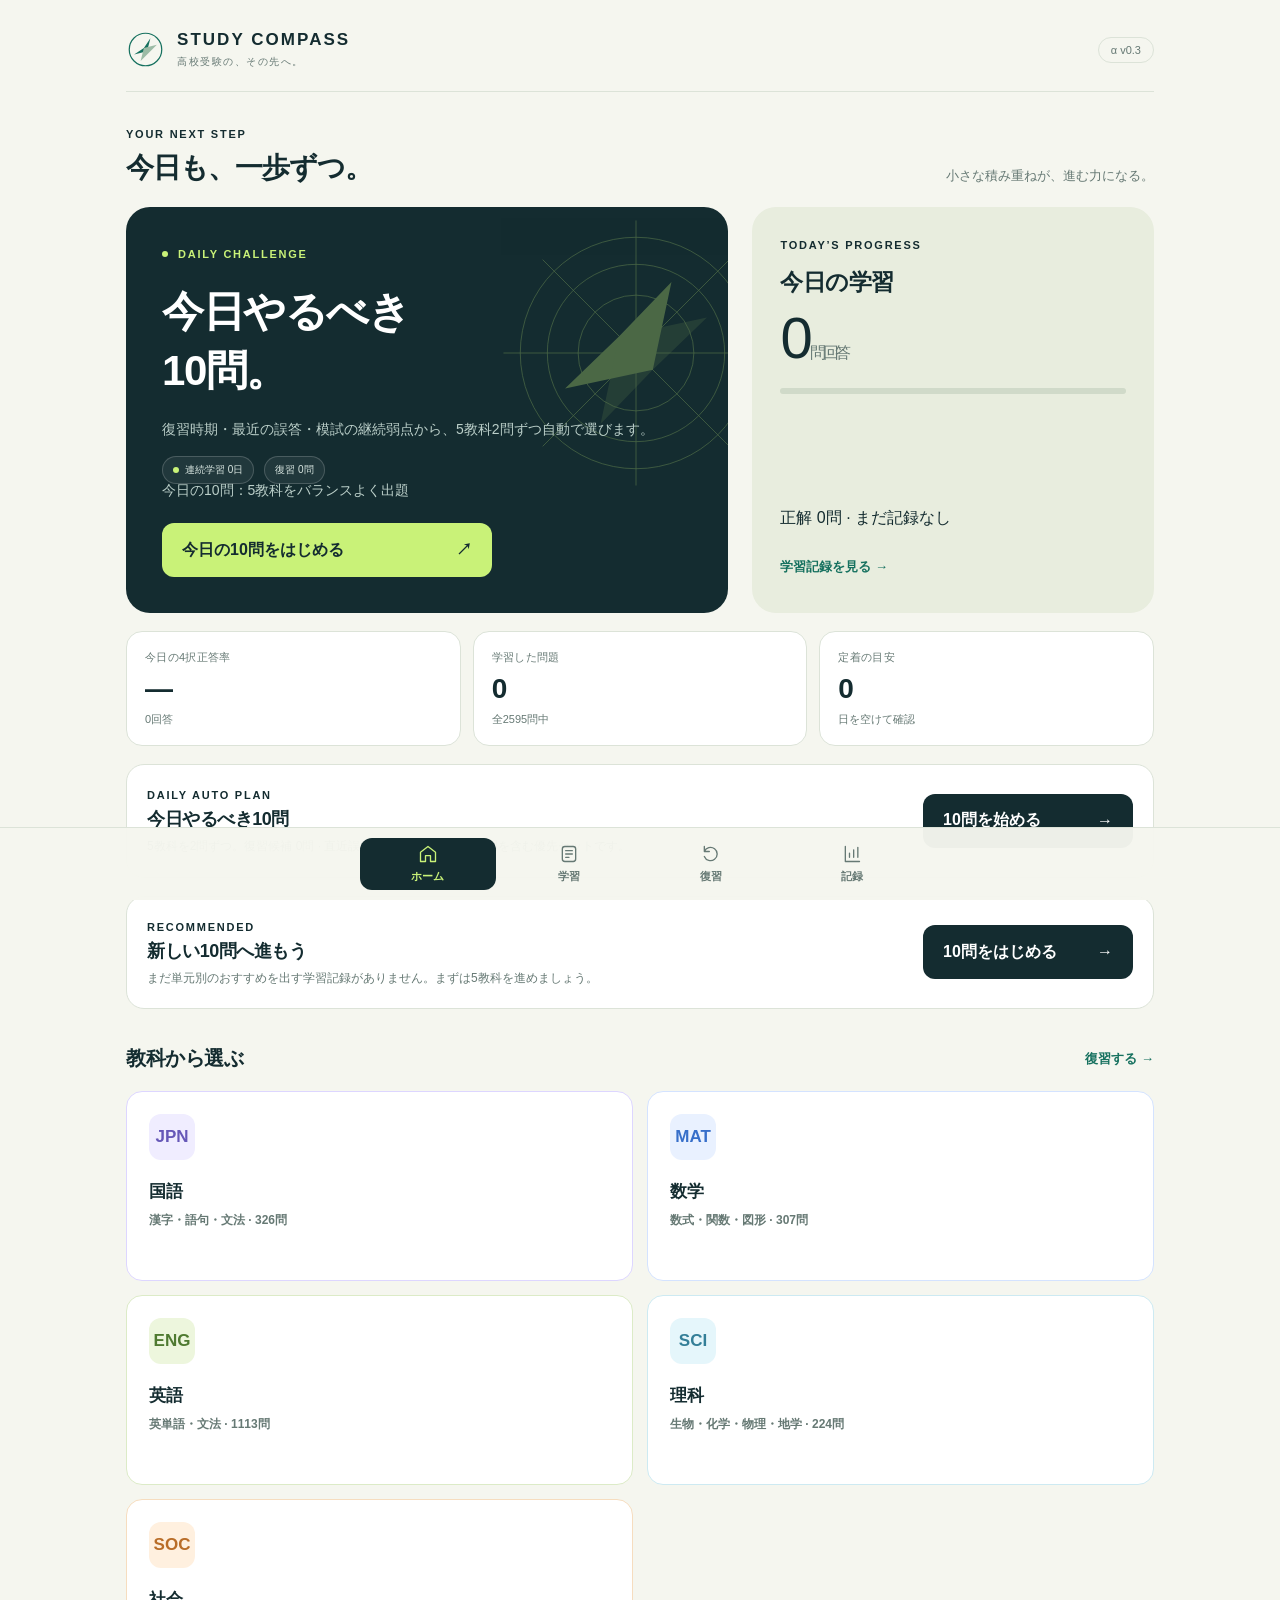
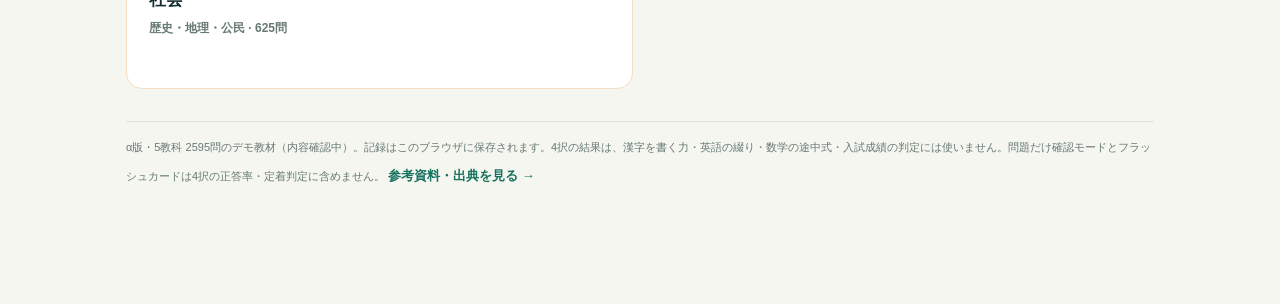
==== commit 61838cf0: "Propose verified READY questions only" ====
--- a/index.html
+++ b/index.html
@@ -116,7 +116,7 @@
 
 .history-recommended{border-top:1px solid var(--line);margin-top:16px;padding-top:18px}.history-recommended h2{font-size:20px;line-height:1.6;margin:8px 0}.history-overview a.text-button{display:inline-block;text-decoration:none}.history-extra>details>summary{font-weight:700;min-height:44px;display:list-item;cursor:pointer;line-height:1.8;padding:10px 0}.history-extra-content{padding-top:16px}.history-extra-content>.panel{margin-bottom:16px}#history-chapters,#history-extra{scroll-margin-top:20px}.recommendation-rule{margin-top:12px}.recommendation-rule summary{cursor:pointer;font-size:13px;min-height:44px;padding:12px 0}@media(max-width:500px){.history-extra{padding:16px}.history-extra-content>.panel{padding:16px}.history-recommended .primary{width:100%;min-height:48px}}
 </style><main><header><div class="brand"><svg class="logo" viewBox="0 0 48 48" aria-hidden="true"><circle cx="24" cy="24" r="20" fill="none" stroke="currentColor" stroke-width="1.5"/><path d="M30 10 26 26 10 30 22 22Z" fill="currentColor"/><path d="m18 38 4-16 16-4-12 12Z" fill="#9cbba5"/></svg><div><div class="wordmark">STUDY COMPASS</div><small>高校受験の、その先へ。</small></div></div><span class="version">α v0.3</span></header><div id="message" role="status"></div><div id="view"></div></main><nav id="nav"><div></div></nav><script>
-const SOCIAL = [{"id":"SC-SOC-HIS-000001","subject":"社会","grade":"中1","unit":"歴史・古代","field_name":"歴史","topic_name":"飛鳥","q":"推古天皇のもとで政治を助けたとされる人物は？","answer":"聖徳太子","options":["聖徳太子","藤原道長","源頼朝","徳川家康"],"ex":"聖徳太子は推古天皇のもとで政治を助けたとされます。"},{"id":"SC-SOC-HIS-000002","subject":"社会","grade":"中1","unit":"歴史・古代","field_name":"歴史","topic_name":"奈良","q":"710年に都が移された場所は？","answer":"平城京","options":["平城京","平安京","長岡京","藤原京"],"ex":"710年に平城京へ都が移されました。"},{"id":"SC-SOC-HIS-000003","subject":"社会","grade":"中1","unit":"歴史・古代","field_name":"歴史","topic_name":"平安","q":"平安京へ都が移された年は？","answer":"794年","options":["645年","710年","794年","1185年"],"ex":"794年、桓武天皇が都を平安京へ移しました。"},{"id":"SC-SOC-HIS-000004","subject":"社会","grade":"中2","unit":"歴史・中世","field_name":"歴史","topic_name":"鎌倉","q":"鎌倉幕府を開いた人物は？","answer":"源頼朝","options":["源頼朝","源義経","足利尊氏","徳川家康"],"ex":"源頼朝が鎌倉に武家政権を築きました。"},{"id":"SC-SOC-HIS-000005","subject":"社会","grade":"中2","unit":"歴史・中世","field_name":"歴史","topic_name":"鎌倉","q":"13世紀後半に日本へ襲来した勢力は？","answer":"元","options":["元","唐","明","清"],"ex":"13世紀後半、元が日本へ襲来しました。"},{"id":"SC-SOC-HIS-000006","subject":"社会","grade":"中2","unit":"歴史・近世","field_name":"歴史","topic_name":"江戸初期","q":"江戸幕府を開いた人物は？","answer":"徳川家康","options":["織田信長","豊臣秀吉","徳川家康","徳川吉宗"],"ex":"徳川家康は1603年に征夷大将軍となり、江戸幕府を開きました。"},{"id":"SC-SOC-HIS-000007","subject":"社会","grade":"中2","unit":"歴史・近世","field_name":"歴史","topic_name":"江戸初期","q":"江戸幕府が大名統制のために用いた制度は？","answer":"参勤交代","options":["参勤交代","廃藩置県","班田収授法","地租改正"],"ex":"参勤交代は、大名が江戸と領地を往復する仕組みで、大名統制に役立ちました。"},{"id":"SC-SOC-HIS-000008","subject":"社会","grade":"中3","unit":"歴史・近現代","field_name":"歴史","topic_name":"明治","q":"明治政府が1868年に示した政治方針は？","answer":"五箇条の御誓文","options":["五箇条の御誓文","教育勅語","大日本帝国憲法","廃藩置県"],"ex":"新政府の基本方針として五箇条の御誓文が示されました。"},{"id":"SC-SOC-HIS-000009","subject":"社会","grade":"中3","unit":"歴史・近現代","field_name":"歴史","topic_name":"明治","q":"大日本帝国憲法が発布された年は？","answer":"1889年","options":["1868年","1889年","1894年","1946年"],"ex":"大日本帝国憲法は1889年に発布されました。"},{"id":"SC-SOC-HIS-000010","subject":"社会","grade":"中3","unit":"歴史・近現代","field_name":"歴史","topic_name":"昭和戦後","q":"1947年5月3日に施行された憲法は？","answer":"日本国憲法","options":["日本国憲法","大日本帝国憲法","十七条の憲法","五箇条の御誓文"],"ex":"日本国憲法は1947年5月3日に施行されました。"},{"id":"SC-SOC-CIV-000011","subject":"社会","grade":"中3","unit":"公民・政治","field_name":"公民","topic_name":"政治","q":"日本の国会を構成する2つの議院は？","answer":"衆議院と参議院","options":["衆議院と参議院","衆議院と貴族院","参議院と貴族院","衆議院と元老院"],"ex":"日本の国会は衆議院と参議院の二院制です。"},{"id":"SC-SOC-CIV-000012","subject":"社会","grade":"中3","unit":"公民・政治","field_name":"公民","topic_name":"政治","q":"国の法律を制定する機関は？","answer":"国会","options":["国会","内閣","最高裁判所","都道府県議会"],"ex":"日本国憲法で国会は唯一の立法機関とされています。"},{"id":"SC-SOC-CIV-000013","subject":"社会","grade":"中3","unit":"公民・政治","field_name":"公民","topic_name":"政治","q":"内閣総理大臣を指名する機関は？","answer":"国会","options":["国会","内閣","最高裁判所","天皇"],"ex":"内閣総理大臣は国会議員の中から国会が指名します。"},{"id":"SC-SOC-CIV-000014","subject":"社会","grade":"中3","unit":"公民・政治","field_name":"公民","topic_name":"政治","q":"法律や命令が憲法に違反しないか裁判所が判断する権限は？","answer":"違憲審査権","options":["違憲審査権","行政権","立法権","請願権"],"ex":"裁判所には違憲審査権があります。"},{"id":"SC-SOC-GEO-000015","subject":"社会","grade":"中1","unit":"地理・世界","field_name":"地理","topic_name":"世界地理","q":"赤道の緯度は？","answer":"0度","options":["0度","北緯23.4度","北緯35度","北緯90度"],"ex":"赤道は緯度0度を示します。"},{"id":"SC-SOC-GEO-000016","subject":"社会","grade":"中1","unit":"地理・日本","field_name":"地理","topic_name":"日本地理","q":"日本の標準時の基準となる経線は？","answer":"東経135度","options":["東経120度","東経130度","東経135度","東経140度"],"ex":"日本標準時は東経135度の経線を基準にしています。"},{"id":"SC-SOC-GEO-000017","subject":"社会","grade":"中1","unit":"地理・日本","field_name":"地理","topic_name":"日本地理","q":"日本の都道府県の数は？","answer":"47","options":["43","45","47","49"],"ex":"日本には1都1道2府43県、合計47都道府県があります。"},{"id":"SC-SOC-GEO-000018","subject":"社会","grade":"中1","unit":"地理・世界","field_name":"地理","topic_name":"世界地理","q":"世界で最も面積が大きい大陸は？","answer":"ユーラシア大陸","options":["ユーラシア大陸","アフリカ大陸","北アメリカ大陸","南アメリカ大陸"],"ex":"ユーラシア大陸は世界最大の大陸です。"},{"id":"SC-SOC-GEO-000019","subject":"社会","grade":"中1","unit":"地理・世界","field_name":"地理","topic_name":"世界地理","q":"経度0度の基準となる線は？","answer":"本初子午線","options":["本初子午線","赤道","北回帰線","日付変更線"],"ex":"経度は本初子午線を基準に東経・西経で表します。"},{"id":"SC-SOC-GEO-000020","subject":"社会","grade":"中1","unit":"地理・日本","field_name":"地理","topic_name":"日本地理","q":"日本で最も面積が大きい都道府県は？","answer":"北海道","options":["北海道","岩手県","長野県","新潟県"],"ex":"都道府県の中で最も面積が大きいのは北海道です。"},{"id":"SC-SOC-HIS-000021","subject":"社会","grade":"中1","unit":"歴史・古代","field_name":"歴史","topic_name":"弥生","q":"邪馬台国の女王として中国の史書に記された人物は？","answer":"卑弥呼","options":["卑弥呼","推古天皇","紫式部","北条政子"],"ex":"卑弥呼は邪馬台国の女王として『魏志』倭人伝に記されています。"},{"id":"SC-SOC-HIS-000022","subject":"社会","grade":"中1","unit":"歴史・古代","field_name":"歴史","topic_name":"飛鳥","q":"大化の改新につながる政変が起きた年は？","answer":"645年","options":["538年","645年","710年","794年"],"ex":"645年の政変をきっかけに政治改革が進められました。"},{"id":"SC-SOC-HIS-000023","subject":"社会","grade":"中1","unit":"歴史・古代","field_name":"歴史","topic_name":"奈良","q":"奈良時代の都として知られるのは？","answer":"平城京","options":["平城京","平安京","鎌倉","江戸"],"ex":"710年に平城京へ都が移され、奈良時代が始まりました。"},{"id":"SC-SOC-HIS-000024","subject":"社会","grade":"中1","unit":"歴史・古代","field_name":"歴史","topic_name":"奈良","q":"唐の制度や文化を学ぶため日本から派遣された使節は？","answer":"遣唐使","options":["遣唐使","遣隋使","勘合船","朱印船"],"ex":"日本は唐の制度や文化を学ぶため遣唐使を派遣しました。"},{"id":"SC-SOC-HIS-000025","subject":"社会","grade":"中1","unit":"歴史・古代","field_name":"歴史","topic_name":"平安","q":"平安時代に摂関政治を行った代表的な氏族は？","answer":"藤原氏","options":["藤原氏","平氏","源氏","北条氏"],"ex":"藤原氏は摂政・関白の地位を利用して政治の実権を握りました。"},{"id":"SC-SOC-HIS-000026","subject":"社会","grade":"中2","unit":"歴史・中世","field_name":"歴史","topic_name":"鎌倉","q":"鎌倉幕府の将軍と御家人の主従関係を表す言葉は？","answer":"御恩と奉公","options":["御恩と奉公","公地公民","富国強兵","殖産興業"],"ex":"将軍が御恩を与え、御家人が奉公する関係が基本でした。"},{"id":"SC-SOC-HIS-000027","subject":"社会","grade":"中2","unit":"歴史・中世","field_name":"歴史","topic_name":"室町","q":"室町幕府を開いた人物は？","answer":"足利尊氏","options":["足利尊氏","足利義満","源頼朝","徳川家康"],"ex":"足利尊氏が京都に室町幕府を開きました。"},{"id":"SC-SOC-HIS-000028","subject":"社会","grade":"中2","unit":"歴史・中世","field_name":"歴史","topic_name":"室町","q":"1467年に始まった内乱は？","answer":"応仁の乱","options":["応仁の乱","承久の乱","壬申の乱","島原・天草一揆"],"ex":"応仁の乱は1467年に始まり、戦国時代へつながる要因の一つとなりました。"},{"id":"SC-SOC-HIS-000029","subject":"社会","grade":"中2","unit":"歴史・近世","field_name":"歴史","topic_name":"戦国","q":"全国統一を進め、本能寺の変で倒れた武将は？","answer":"織田信長","options":["織田信長","豊臣秀吉","徳川家康","明智光秀"],"ex":"織田信長は全国統一を進めましたが、1582年の本能寺の変で倒れました。"},{"id":"SC-SOC-HIS-000030","subject":"社会","grade":"中2","unit":"歴史・近世","field_name":"歴史","topic_name":"安土桃山","q":"太閤検地や刀狩を行った人物は？","answer":"豊臣秀吉","options":["豊臣秀吉","織田信長","徳川家康","徳川吉宗"],"ex":"豊臣秀吉は太閤検地や刀狩を進め、全国統一を完成させました。"},{"id":"SC-SOC-HIS-000031","subject":"社会","grade":"中2","unit":"歴史・近世","field_name":"歴史","topic_name":"江戸初期","q":"江戸幕府が大名を将軍家との関係で分けた分類は？","answer":"親藩・譜代・外様","options":["親藩・譜代・外様","公家・武家・寺社","士農工商・町人","天領・藩領・寺領"],"ex":"幕府は大名を将軍家との関係などにより、親藩・譜代・外様に分類しました。"},{"id":"SC-SOC-HIS-000032","subject":"社会","grade":"中2","unit":"歴史・近世","field_name":"歴史","topic_name":"江戸中期","q":"徳川吉宗が行った政治改革は？","answer":"享保の改革","options":["享保の改革","寛政の改革","天保の改革","大化の改新"],"ex":"徳川吉宗は8代将軍として享保の改革を行いました。"},{"id":"SC-SOC-HIS-000033","subject":"社会","grade":"中3","unit":"歴史・近現代","field_name":"歴史","topic_name":"明治","q":"廃藩置県が行われた年は？","answer":"1871年","options":["1868年","1871年","1889年","1894年"],"ex":"1871年に廃藩置県が行われ、府県が置かれました。"},{"id":"SC-SOC-HIS-000034","subject":"社会","grade":"中3","unit":"歴史・近現代","field_name":"歴史","topic_name":"明治","q":"自由民権運動を代表する人物の一人は？","answer":"板垣退助","options":["板垣退助","伊藤博文","大久保利通","福沢諭吉"],"ex":"板垣退助は自由民権運動を進めた代表的人物の一人です。"},{"id":"SC-SOC-HIS-000035","subject":"社会","grade":"中3","unit":"歴史・近現代","field_name":"歴史","topic_name":"明治","q":"日清戦争と日露戦争のうち、先に起こったのは？","answer":"日清戦争","options":["日清戦争","日露戦争","同じ年","どちらも第一次世界大戦後"],"ex":"日清戦争は1894〜1895年、日露戦争は1904〜1905年です。"},{"id":"SC-SOC-HIS-000036","subject":"社会","grade":"中3","unit":"歴史・近現代","field_name":"歴史","topic_name":"大正","q":"第一次世界大戦後に設立された国際機関は？","answer":"国際連盟","options":["国際連盟","国際連合","EU","ASEAN"],"ex":"第一次世界大戦後、国際平和を目指して国際連盟が設立されました。"},{"id":"SC-SOC-HIS-000037","subject":"社会","grade":"中3","unit":"歴史・近現代","field_name":"歴史","topic_name":"昭和戦後","q":"日本国憲法が施行された年は？","answer":"1947年","options":["1945年","1946年","1947年","1951年"],"ex":"日本国憲法は1946年に公布され、1947年に施行されました。"},{"id":"SC-SOC-GEO-000038","subject":"社会","grade":"中1","unit":"地理・世界","field_name":"地理","topic_name":"世界地理","q":"0度の経線を何という？","answer":"本初子午線","options":["本初子午線","赤道","日付変更線","北回帰線"],"ex":"本初子午線は経度0度の基準となる経線です。"},{"id":"SC-SOC-GEO-000039","subject":"社会","grade":"中1","unit":"地理・世界","field_name":"地理","topic_name":"世界地理","q":"緯線は主にどの方向にのびる？","answer":"東西方向","options":["東西方向","南北方向","北東から南西","一定しない"],"ex":"緯線は赤道と平行に東西方向へ引かれます。"},{"id":"SC-SOC-GEO-000040","subject":"社会","grade":"中1","unit":"地理・日本","field_name":"地理","topic_name":"日本地理","q":"日本で最も長い川は？","answer":"信濃川","options":["信濃川","利根川","石狩川","北上川"],"ex":"信濃川は日本で最も長い川です。"},{"id":"SC-SOC-GEO-000041","subject":"社会","grade":"中1","unit":"地理・日本","field_name":"地理","topic_name":"日本地理","q":"日本で最も広い湖は？","answer":"琵琶湖","options":["琵琶湖","霞ヶ浦","サロマ湖","猪苗代湖"],"ex":"琵琶湖は滋賀県にある日本最大の湖です。"},{"id":"SC-SOC-GEO-000042","subject":"社会","grade":"中1","unit":"地理・日本","field_name":"地理","topic_name":"日本地理","q":"日本はユーラシア大陸のどちら側に位置する？","answer":"東側","options":["東側","西側","南端","中央部"],"ex":"日本はユーラシア大陸の東側、太平洋の西側に位置します。"},{"id":"SC-SOC-CIV-000043","subject":"社会","grade":"中3","unit":"公民・政治","field_name":"公民","topic_name":"政治","q":"衆議院と参議院から成る国会の仕組みを何という？","answer":"二院制","options":["二院制","三権分立","議院内閣制","地方自治"],"ex":"日本の国会は衆議院と参議院の二院制です。"},{"id":"SC-SOC-CIV-000044","subject":"社会","grade":"中3","unit":"公民・政治","field_name":"公民","topic_name":"政治","q":"国の三権のうち、行政を担当する機関は？","answer":"内閣","options":["内閣","国会","裁判所","地方議会"],"ex":"国の三権のうち、行政を担うのが内閣です。"},{"id":"SC-SOC-CIV-000045","subject":"社会","grade":"中3","unit":"公民・政治","field_name":"公民","topic_name":"政治","q":"都道府県知事や市町村長などをまとめて何という？","answer":"首長","options":["首長","議長","裁判官","大臣"],"ex":"都道府県知事や市町村長などを総称して首長といいます。"},{"id":"SC-SOC-CIV-000046","subject":"社会","grade":"中3","unit":"公民・経済","field_name":"公民","topic_name":"経済","q":"供給が変わらないとき、需要が増えると一般に価格はどうなりやすい？","answer":"上がりやすい","options":["上がりやすい","下がりやすい","必ず同じ","必ず0になる"],"ex":"市場では需要と供給の関係によって価格が変動します。"},{"id":"SC-SOC-CIV-000047","subject":"社会","grade":"中3","unit":"公民・経済","field_name":"公民","topic_name":"経済","q":"日本の中央銀行は？","answer":"日本銀行","options":["日本銀行","財務省","金融庁","ゆうちょ銀行"],"ex":"日本銀行は日本の中央銀行です。"},{"id":"SC-SOC-CIV-000048","subject":"社会","grade":"中3","unit":"公民・国際","field_name":"公民","topic_name":"国際社会","q":"国際連合の本部がある都市は？","answer":"ニューヨーク","options":["ニューヨーク","ジュネーブ","パリ","ロンドン"],"ex":"国際連合の本部はアメリカ合衆国のニューヨークにあります。"},{"id":"SC-SOC-CIV-000049","subject":"社会","grade":"中3","unit":"公民・国際","field_name":"公民","topic_name":"国際社会","q":"国際連合の略称として一般に使われる英字は？","answer":"UN","options":["UN","EU","WHO","WTO"],"ex":"United Nationsの略としてUNが使われます。"},{"id":"SC-SOC-CIV-000050","subject":"社会","grade":"中3","unit":"公民・権利","field_name":"公民","topic_name":"基本的人権","q":"日本国憲法で保障されている基本的な権利は？","answer":"基本的人権","options":["基本的人権","参政権だけ","納税の義務","行政権"],"ex":"日本国憲法は基本的人権の尊重を基本原理の一つとしています。"},{"id":"SC-SOC-CIV-000051","subject":"社会","grade":"中3","unit":"公民・経済","field_name":"公民","topic_name":"経済","q":"商品やサービスを買おうとする量を何という？","answer":"需要","options":["需要","供給","生産","輸出"],"ex":"消費者が商品やサービスを買おうとする量を需要といいます。"},{"id":"SC-SOC-CIV-000052","subject":"社会","grade":"中3","unit":"公民・経済","field_name":"公民","topic_name":"経済","q":"商品やサービスを売ろうとする量を何という？","answer":"供給","options":["供給","需要","消費","輸入"],"ex":"生産者などが商品やサービスを市場に出そうとする量を供給といいます。"},{"id":"SC-SOC-CIV-000053","subject":"社会","grade":"中3","unit":"公民・権利","field_name":"公民","topic_name":"基本的人権","q":"日本国憲法で保障される、思想・良心の自由はどの権利に含まれる？","answer":"自由権","options":["自由権","社会権","参政権だけ","請求権だけ"],"ex":"思想・良心の自由などは、国家から不当に制約されないための自由権に含まれます。"},{"id":"SC-SOC-CIV-000054","subject":"社会","grade":"中3","unit":"公民・権利","field_name":"公民","topic_name":"基本的人権","q":"健康で文化的な最低限度の生活を営む権利は？","answer":"生存権","options":["生存権","選挙権","請願権","財産権"],"ex":"日本国憲法25条は生存権を保障しています。"},{"id":"SC-SOC-CIV-000055","subject":"社会","grade":"中3","unit":"公民・国際","field_name":"公民","topic_name":"国際社会","q":"国際連合の安全保障理事会で、常任理事国が持つ特別な権限は？","answer":"拒否権","options":["拒否権","解散権","課税権","立法権"],"ex":"安全保障理事会の常任理事国には、実質事項の決議に対する拒否権があります。"},{"id":"SC-SOC-CIV-000056","subject":"社会","grade":"中3","unit":"公民・権利","field_name":"公民","topic_name":"基本的人権","q":"日本国憲法で、健康で文化的な最低限度の生活を営む権利を何という？","answer":"生存権","options":["生存権","参政権","請願権","財産権"],"ex":"日本国憲法第25条は、健康で文化的な最低限度の生活を営む権利を保障しています。"},{"id":"SC-SOC-CIV-000057","subject":"社会","grade":"中3","unit":"公民・権利","field_name":"公民","topic_name":"基本的人権","q":"国民が政治に参加する権利をまとめて何という？","answer":"参政権","options":["参政権","社会権","自由権","平等権"],"ex":"選挙権など、政治に参加するための権利を参政権といいます。"},{"id":"SC-SOC-CIV-000058","subject":"社会","grade":"中3","unit":"公民・権利","field_name":"公民","topic_name":"基本的人権","q":"思想・良心の自由や表現の自由などを含む基本的人権の分類は？","answer":"自由権","options":["自由権","社会権","参政権","請求権"],"ex":"国家から不当に干渉されず自由に活動することを保障する権利を自由権といいます。"},{"id":"SC-SOC-CIV-000059","subject":"社会","grade":"中3","unit":"公民・国際","field_name":"公民","topic_name":"国際社会","q":"国際連合で、国際平和と安全の維持に主要な責任を負う機関は？","answer":"安全保障理事会","options":["安全保障理事会","総会","国際司法裁判所","事務局"],"ex":"国際連合の安全保障理事会は、国際平和と安全の維持に主要な責任を負います。"},{"id":"SC-SOC-CIV-000060","subject":"社会","grade":"中3","unit":"公民・国際","field_name":"公民","topic_name":"国際社会","q":"国際連合安全保障理事会の常任理事国が持つ、実質的に決議を成立させない権限を何という？","answer":"拒否権","options":["拒否権","解散権","違憲審査権","請願権"],"ex":"安全保障理事会の実質事項では、常任理事国の反対票が決議成立を妨げるため、一般に拒否権と呼ばれます。"},{"id":"SC-SOC-CIV-000061","subject":"社会","grade":"中3","unit":"公民・国際","field_name":"公民","topic_name":"国際社会","q":"国と国との間で結ばれる合意で、国内で承認手続を経て効力を持つものを何という？","answer":"条約","options":["条約","条例","政令","判例"],"ex":"国家間の合意のうち、国際法上の権利や義務を定めるものを条約といいます。"},{"id":"SC-SOC-CIV-000062","subject":"社会","grade":"中3","unit":"公民・経済","field_name":"公民","topic_name":"経済","q":"ある商品の価格が下がったとき、ほかの条件が同じなら需要量は一般にどうなる？","answer":"増える","options":["増える","減る","必ず0になる","変化しない"],"ex":"一般に価格が下がると、その商品を買いたい量である需要量は増える傾向があります。"},{"id":"SC-SOC-CIV-000063","subject":"社会","grade":"中3","unit":"公民・経済","field_name":"公民","topic_name":"経済","q":"企業どうしが価格や品質などで競い合うことを何という？","answer":"競争","options":["競争","独占","租税","社会保障"],"ex":"市場では企業が価格や品質、サービスなどをめぐって競争します。"},{"id":"SC-SOC-GEO-000064","subject":"社会","grade":"中1","unit":"地理・世界","field_name":"地理","topic_name":"世界地理","q":"赤道付近が一年を通して高温になりやすい主な理由は？","answer":"太陽の光が強く当たりやすいから","options":["太陽の光が強く当たりやすいから","海抜が高い地域が多いから","寒流の影響が強いから","太陽が地平線近くに見えるから"],"ex":"赤道付近は太陽高度が高く、年間を通して強い日射を受けやすいため高温になりやすい地域です。"},{"id":"SC-SOC-GEO-000065","subject":"社会","grade":"中1","unit":"地理・世界","field_name":"地理","topic_name":"世界地理","q":"世界の気候を考えるとき、緯度が高くなるほど一般に気温が低くなる主な理由は？","answer":"太陽の光が斜めに当たりやすくなるから","options":["太陽の光が斜めに当たりやすくなるから","地球から遠くなるから","海がなくなるから","空気がなくなるから"],"ex":"高緯度ほど太陽光が斜めに当たり、単位面積あたりに受けるエネルギーが小さくなります。"},{"id":"SC-SOC-GEO-000066","subject":"社会","grade":"中1","unit":"地理・世界","field_name":"地理","topic_name":"世界地理","q":"季節によって風向きが大きく変わる風を何という？","answer":"季節風（モンスーン）","options":["季節風（モンスーン）","偏西風","貿易風","海風"],"ex":"大陸と海洋の温まり方の違いなどにより、季節で風向きが変わる風を季節風といいます。"},{"id":"SC-SOC-HIS-000067","subject":"社会","grade":"中2","unit":"歴史・中世","field_name":"歴史","topic_name":"鎌倉","q":"鎌倉幕府で、将軍を補佐し政治の実権を握った役職は？","answer":"執権","options":["執権","関白","老中","大老"],"ex":"鎌倉幕府では北条氏が執権となり、政治の実権を握りました。"},{"id":"SC-SOC-HIS-000068","subject":"社会","grade":"中2","unit":"歴史・中世","field_name":"歴史","topic_name":"室町","q":"室町幕府の第3代将軍で、金閣を建てた人物は？","answer":"足利義満","options":["足利義満","足利尊氏","足利義政","源頼朝"],"ex":"足利義満は室町幕府第3代将軍で、京都の北山に金閣を建てました。"},{"id":"SC-SOC-HIS-000069","subject":"社会","grade":"中1","unit":"歴史・古代","field_name":"歴史","topic_name":"旧石器","q":"土器の使用が始まるより前、日本で狩りや採集を中心に暮らした時代は？","answer":"旧石器時代","options":["旧石器時代","縄文時代","弥生時代","古墳時代"],"ex":"日本の旧石器時代は、土器の使用が始まる前の時代です。打製石器は縄文時代にも使われたため、それだけでは時代を特定できません。"},{"id":"SC-SOC-HIS-000070","subject":"社会","grade":"中1","unit":"歴史・古代","field_name":"歴史","topic_name":"縄文","q":"縄文時代の人々が食べ物の煮炊きなどに使った土器は？","answer":"縄文土器","options":["縄文土器","弥生土器","須恵器","土師器"],"ex":"縄文時代には、表面に縄目の文様を持つ縄文土器が使われました。"},{"id":"SC-SOC-HIS-000071","subject":"社会","grade":"中1","unit":"歴史・古代","field_name":"歴史","topic_name":"縄文","q":"縄文時代の代表的な住居は？","answer":"竪穴住居","options":["竪穴住居","高床倉庫","寝殿造","書院造"],"ex":"縄文時代には、地面を掘り下げて柱を立てる竪穴住居が広く使われました。"},{"id":"SC-SOC-HIS-000072","subject":"社会","grade":"中1","unit":"歴史・古代","field_name":"歴史","topic_name":"弥生","q":"弥生時代に日本各地へ広がった農業は？","answer":"稲作","options":["稲作","酪農","茶の栽培","綿花栽培"],"ex":"弥生時代には大陸から伝わった水田稲作が広がりました。"},{"id":"SC-SOC-HIS-000073","subject":"社会","grade":"中1","unit":"歴史・古代","field_name":"歴史","topic_name":"弥生","q":"弥生時代の収穫物を保存するために使われた建物は？","answer":"高床倉庫","options":["高床倉庫","竪穴住居","校倉造","寝殿造"],"ex":"高床倉庫は湿気や害虫を防ぎ、米などの保存に適していました。"},{"id":"SC-SOC-HIS-000074","subject":"社会","grade":"中1","unit":"歴史・古代","field_name":"歴史","topic_name":"弥生","q":"『魏志』倭人伝に記された邪馬台国の女王は？","answer":"卑弥呼","options":["卑弥呼","推古天皇","持統天皇","額田王"],"ex":"卑弥呼は邪馬台国の女王として中国の『魏志』倭人伝に記されています。"},{"id":"SC-SOC-HIS-000075","subject":"社会","grade":"中1","unit":"歴史・古代","field_name":"歴史","topic_name":"古墳","q":"大規模な前方後円墳が多く造られた時代は？","answer":"古墳時代","options":["古墳時代","縄文時代","奈良時代","鎌倉時代"],"ex":"古墳時代には有力者の墓として前方後円墳などの大きな古墳が造られました。"},{"id":"SC-SOC-HIS-000076","subject":"社会","grade":"中1","unit":"歴史・古代","field_name":"歴史","topic_name":"古墳","q":"古墳の周囲などに置かれた素焼きの土製品は？","answer":"埴輪","options":["埴輪","土偶","銅鐸","木簡"],"ex":"埴輪は古墳の周囲や上に並べられた素焼きの土製品です。"},{"id":"SC-SOC-HIS-000077","subject":"社会","grade":"中1","unit":"歴史・古代","field_name":"歴史","topic_name":"飛鳥","q":"冠位十二階や十七条の憲法に関わった人物は？","answer":"聖徳太子","options":["聖徳太子","中大兄皇子","藤原道長","聖武天皇"],"ex":"聖徳太子は推古天皇のもとで政治を助け、冠位十二階や十七条の憲法に関わったとされます。"},{"id":"SC-SOC-HIS-000078","subject":"社会","grade":"中1","unit":"歴史・古代","field_name":"歴史","topic_name":"飛鳥","q":"645年の政変をきっかけに始まった改革を何という？","answer":"大化の改新","options":["大化の改新","壬申の乱","承久の乱","応仁の乱"],"ex":"645年の政変をきっかけに、中大兄皇子や中臣鎌足らが政治改革を進めました。"},{"id":"SC-SOC-HIS-000079","subject":"社会","grade":"中1","unit":"歴史・古代","field_name":"歴史","topic_name":"奈良","q":"710年に都が置かれた場所は？","answer":"平城京","options":["平城京","平安京","藤原京","長岡京"],"ex":"710年に都が平城京へ移され、奈良時代が始まりました。"},{"id":"SC-SOC-HIS-000080","subject":"社会","grade":"中1","unit":"歴史・古代","field_name":"歴史","topic_name":"奈良","q":"聖武天皇が国ごとに建立を命じた寺院は？","answer":"国分寺・国分尼寺","options":["国分寺・国分尼寺","延暦寺","東福寺","金閣"],"ex":"聖武天皇は仏教の力で国を守ろうとし、国分寺・国分尼寺の建立を命じました。"},{"id":"SC-SOC-HIS-000081","subject":"社会","grade":"中1","unit":"歴史・古代","field_name":"歴史","topic_name":"奈良","q":"奈良時代に完成した、日本最古の和歌集は？","answer":"万葉集","options":["万葉集","古今和歌集","新古今和歌集","梁塵秘抄"],"ex":"万葉集は奈良時代に成立した日本最古の和歌集です。"},{"id":"SC-SOC-HIS-000082","subject":"社会","grade":"中1","unit":"歴史・古代","field_name":"歴史","topic_name":"平安","q":"794年に都を平安京へ移した天皇は？","answer":"桓武天皇","options":["桓武天皇","聖武天皇","天智天皇","後醍醐天皇"],"ex":"桓武天皇は794年に都を平安京へ移しました。"},{"id":"SC-SOC-HIS-000083","subject":"社会","grade":"中1","unit":"歴史・古代","field_name":"歴史","topic_name":"平安","q":"摂政・関白の地位を利用して摂関政治を行った氏族は？","answer":"藤原氏","options":["藤原氏","平氏","源氏","北条氏"],"ex":"藤原氏は天皇家との婚姻関係を背景に、摂政・関白として政治の実権を握りました。"},{"id":"SC-SOC-HIS-000084","subject":"社会","grade":"中2","unit":"歴史・中世","field_name":"歴史","topic_name":"鎌倉","q":"鎌倉幕府が全国に守護・地頭を置くきっかけとなった出来事は？","answer":"源義経追討","options":["源義経追討","承久の乱","元寇","応仁の乱"],"ex":"源頼朝は源義経追討を名目に、全国に守護・地頭を置く権限を朝廷から認められました。"},{"id":"SC-SOC-HIS-000085","subject":"社会","grade":"中2","unit":"歴史・中世","field_name":"歴史","topic_name":"鎌倉","q":"将軍と御家人の主従関係を表す言葉は？","answer":"御恩と奉公","options":["御恩と奉公","公地公民","班田収授","殖産興業"],"ex":"将軍が領地などの御恩を与え、御家人が軍役などの奉公をする関係でした。"},{"id":"SC-SOC-HIS-000086","subject":"社会","grade":"中2","unit":"歴史・中世","field_name":"歴史","topic_name":"鎌倉","q":"鎌倉幕府で将軍を補佐し、北条氏が就いた役職は？","answer":"執権","options":["執権","関白","老中","管領"],"ex":"鎌倉幕府では北条氏が執権となり政治の実権を握りました。"},{"id":"SC-SOC-HIS-000087","subject":"社会","grade":"中2","unit":"歴史・中世","field_name":"歴史","topic_name":"鎌倉","q":"1221年、後鳥羽上皇が幕府打倒をめざして起こした戦いは？","answer":"承久の乱","options":["承久の乱","壬申の乱","応仁の乱","島原・天草一揆"],"ex":"1221年に承久の乱が起こり、幕府側が勝利しました。"},{"id":"SC-SOC-HIS-000088","subject":"社会","grade":"中2","unit":"歴史・中世","field_name":"歴史","topic_name":"鎌倉","q":"御成敗式目を制定した執権は？","answer":"北条泰時","options":["北条泰時","北条時宗","北条政子","北条時政"],"ex":"北条泰時は武士の慣習に基づく御成敗式目を制定しました。"},{"id":"SC-SOC-HIS-000089","subject":"社会","grade":"中2","unit":"歴史・中世","field_name":"歴史","topic_name":"鎌倉","q":"元が日本へ二度襲来した出来事を何という？","answer":"元寇","options":["元寇","応仁の乱","倭寇","文永の役"],"ex":"1274年の文永の役と1281年の弘安の役を合わせて元寇と呼びます。"},{"id":"SC-SOC-HIS-000090","subject":"社会","grade":"中2","unit":"歴史・中世","field_name":"歴史","topic_name":"鎌倉","q":"鎌倉時代に浄土宗を開いた人物は？","answer":"法然","options":["法然","親鸞","日蓮","栄西"],"ex":"法然は念仏による救いを説き、浄土宗を開きました。"},{"id":"SC-SOC-HIS-000091","subject":"社会","grade":"中2","unit":"歴史・中世","field_name":"歴史","topic_name":"室町","q":"建武の新政を行った天皇は？","answer":"後醍醐天皇","options":["後醍醐天皇","後鳥羽上皇","桓武天皇","後白河法皇"],"ex":"鎌倉幕府滅亡後、後醍醐天皇は天皇中心の政治である建武の新政を行いました。"},{"id":"SC-SOC-HIS-000092","subject":"社会","grade":"中2","unit":"歴史・中世","field_name":"歴史","topic_name":"室町","q":"室町幕府で将軍を補佐した役職は？","answer":"管領","options":["管領","執権","老中","関白"],"ex":"室町幕府では管領が将軍を補佐しました。"},{"id":"SC-SOC-HIS-000093","subject":"社会","grade":"中2","unit":"歴史・中世","field_name":"歴史","topic_name":"室町","q":"金閣を建て、南北朝の合一を実現した将軍は？","answer":"足利義満","options":["足利義満","足利義政","足利尊氏","足利義昭"],"ex":"足利義満は南北朝の合一を実現し、北山文化を代表する金閣を建てました。"},{"id":"SC-SOC-HIS-000094","subject":"社会","grade":"中2","unit":"歴史・中世","field_name":"歴史","topic_name":"室町","q":"銀閣に代表される文化を何という？","answer":"東山文化","options":["東山文化","北山文化","天平文化","元禄文化"],"ex":"銀閣を中心に発達した文化は東山文化と呼ばれます。"},{"id":"SC-SOC-HIS-000095","subject":"社会","grade":"中2","unit":"歴史・中世","field_name":"歴史","topic_name":"室町","q":"1467年に始まり、戦国時代につながった戦乱は？","answer":"応仁の乱","options":["応仁の乱","承久の乱","壬申の乱","島原・天草一揆"],"ex":"応仁の乱は京都を中心に長期化し、戦国時代につながる要因となりました。"},{"id":"SC-SOC-HIS-000096","subject":"社会","grade":"中2","unit":"歴史・中世","field_name":"歴史","topic_name":"室町","q":"室町時代、農民や地侍などが自治的につくった村を何という？","answer":"惣村","options":["惣村","荘園","城下町","寺内町"],"ex":"惣村では寄合などによって村の運営が行われました。"},{"id":"SC-SOC-HIS-000097","subject":"社会","grade":"中2","unit":"歴史・中世","field_name":"歴史","topic_name":"室町","q":"室町時代に明との間で行われた、勘合を用いた貿易は？","answer":"日明貿易","options":["日明貿易","南蛮貿易","朱印船貿易","日宋貿易"],"ex":"倭寇と区別するため勘合を用いて行われた貿易を日明貿易といいます。"},{"id":"SC-SOC-HIS-000098","subject":"社会","grade":"中2","unit":"歴史・中世","field_name":"歴史","topic_name":"戦国","q":"戦国大名が領国支配のために定めた独自の法律は？","answer":"分国法","options":["分国法","武家諸法度","御成敗式目","公事方御定書"],"ex":"戦国大名は領国を統治するため分国法を定めました。"},{"id":"SC-SOC-HIS-000099","subject":"社会","grade":"中2","unit":"歴史・近世","field_name":"歴史","topic_name":"安土桃山","q":"長篠の戦いで鉄砲を有効に使ったことで知られる武将は？","answer":"織田信長","options":["織田信長","豊臣秀吉","徳川家康","武田信玄"],"ex":"織田信長は長篠の戦いで鉄砲を活用したことで知られます。"},{"id":"SC-SOC-HIS-000100","subject":"社会","grade":"中2","unit":"歴史・近世","field_name":"歴史","topic_name":"安土桃山","q":"太閤検地と刀狩を進めた人物は？","answer":"豊臣秀吉","options":["豊臣秀吉","織田信長","徳川家康","足利義満"],"ex":"豊臣秀吉は太閤検地と刀狩を進め、兵農分離を進展させました。"},{"id":"SC-SOC-HIS-000101","subject":"社会","grade":"中2","unit":"歴史・近世","field_name":"歴史","topic_name":"安土桃山","q":"ヨーロッパ人との交易やキリスト教の伝来に関わる貿易を何という？","answer":"南蛮貿易","options":["南蛮貿易","勘合貿易","朱印船貿易","日宋貿易"],"ex":"16世紀にはポルトガル人やスペイン人との南蛮貿易が行われました。"},{"id":"SC-SOC-HIS-000102","subject":"社会","grade":"中2","unit":"歴史・近世","field_name":"歴史","topic_name":"江戸初期","q":"1603年に征夷大将軍となり江戸幕府を開いた人物は？","answer":"徳川家康","options":["徳川家康","徳川秀忠","徳川家光","豊臣秀吉"],"ex":"徳川家康は1603年に征夷大将軍となり江戸幕府を開きました。"},{"id":"SC-SOC-HIS-000103","subject":"社会","grade":"中2","unit":"歴史・近世","field_name":"歴史","topic_name":"江戸初期","q":"大名を親藩・譜代・外様に分けた幕府の目的として最も適切なのは？","answer":"大名を統制するため","options":["大名を統制するため","農民を武士にするため","朝廷を京都から移すため","外国との貿易を増やすため"],"ex":"幕府は将軍家との関係に応じて大名を配置し、支配を安定させました。"},{"id":"SC-SOC-HIS-000104","subject":"社会","grade":"中2","unit":"歴史・近世","field_name":"歴史","topic_name":"江戸初期","q":"大名が江戸と領地を往復する制度は？","answer":"参勤交代","options":["参勤交代","五人組","株仲間","寺請制度"],"ex":"参勤交代は大名統制の重要な仕組みでした。"},{"id":"SC-SOC-HIS-000105","subject":"社会","grade":"中2","unit":"歴史・近世","field_name":"歴史","topic_name":"江戸初期","q":"江戸幕府が大名を統制するために定めた法令は？","answer":"武家諸法度","options":["武家諸法度","御成敗式目","十七条の憲法","公事方御定書"],"ex":"武家諸法度は大名の行動などを規制するために定められました。"},{"id":"SC-SOC-HIS-000106","subject":"社会","grade":"中2","unit":"歴史・近世","field_name":"歴史","topic_name":"江戸初期","q":"江戸時代、日本が正式な外交関係を結んでいた朝鮮との窓口になった藩は？","answer":"対馬藩","options":["対馬藩","薩摩藩","松前藩","長州藩"],"ex":"対馬藩は朝鮮との外交や貿易の窓口となりました。"},{"id":"SC-SOC-HIS-000107","subject":"社会","grade":"中2","unit":"歴史・近世","field_name":"歴史","topic_name":"江戸初期","q":"琉球王国との関係が深く、その支配に関わった藩は？","answer":"薩摩藩","options":["薩摩藩","対馬藩","松前藩","仙台藩"],"ex":"薩摩藩は1609年に琉球へ侵攻し、その後琉球王国との関係を深めました。"},{"id":"SC-SOC-HIS-000108","subject":"社会","grade":"中2","unit":"歴史・近世","field_name":"歴史","topic_name":"江戸中期","q":"徳川吉宗が行った改革は？","answer":"享保の改革","options":["享保の改革","寛政の改革","天保の改革","大化の改新"],"ex":"8代将軍徳川吉宗は享保の改革を行いました。"},{"id":"SC-SOC-HIS-000109","subject":"社会","grade":"中2","unit":"歴史・近世","field_name":"歴史","topic_name":"江戸中期","q":"田沼意次の政治で重視された政策は？","answer":"商業を活用して幕府収入を増やす","options":["商業を活用して幕府収入を増やす","鎖国を廃止する","廃藩置県を行う","地租改正を行う"],"ex":"田沼意次は株仲間を認めるなど、商業を活用した政策を進めました。"},{"id":"SC-SOC-HIS-000110","subject":"社会","grade":"中2","unit":"歴史・近世","field_name":"歴史","topic_name":"江戸後期","q":"松平定信が行った改革は？","answer":"寛政の改革","options":["寛政の改革","享保の改革","天保の改革","明治維新"],"ex":"松平定信は寛政の改革を行いました。"},{"id":"SC-SOC-HIS-000111","subject":"社会","grade":"中2","unit":"歴史・近世","field_name":"歴史","topic_name":"江戸後期","q":"水野忠邦が行った改革は？","answer":"天保の改革","options":["天保の改革","寛政の改革","享保の改革","正徳の治"],"ex":"水野忠邦は天保の改革を行いました。"},{"id":"SC-SOC-HIS-000112","subject":"社会","grade":"中2","unit":"歴史・近世","field_name":"歴史","topic_name":"江戸文化","q":"井原西鶴や松尾芭蕉らが活躍した、上方中心の文化は？","answer":"元禄文化","options":["元禄文化","化政文化","北山文化","東山文化"],"ex":"17世紀後半から18世紀初めに、上方を中心に元禄文化が栄えました。"},{"id":"SC-SOC-HIS-000113","subject":"社会","grade":"中2","unit":"歴史・近世","field_name":"歴史","topic_name":"江戸文化","q":"葛飾北斎や歌川広重らが活躍した文化は？","answer":"化政文化","options":["化政文化","元禄文化","天平文化","国風文化"],"ex":"江戸を中心に発達した化政文化では浮世絵などが栄えました。"},{"id":"SC-SOC-HIS-000114","subject":"社会","grade":"中3","unit":"歴史・近現代","field_name":"歴史","topic_name":"幕末","q":"1853年に浦賀へ来航したアメリカの使節は？","answer":"ペリー","options":["ペリー","ハリス","マッカーサー","ワシントン"],"ex":"1853年、アメリカのペリーが浦賀に来航し開国を求めました。"},{"id":"SC-SOC-HIS-000115","subject":"社会","grade":"中3","unit":"歴史・近現代","field_name":"歴史","topic_name":"幕末","q":"1854年に日本とアメリカの間で結ばれた条約は？","answer":"日米和親条約","options":["日米和親条約","日米修好通商条約","下関条約","ポーツマス条約"],"ex":"日米和親条約によって下田・函館が開かれました。"},{"id":"SC-SOC-HIS-000116","subject":"社会","grade":"中3","unit":"歴史・近現代","field_name":"歴史","topic_name":"幕末","q":"1858年に結ばれ、領事裁判権を認め関税自主権がなかった条約は？","answer":"日米修好通商条約","options":["日米修好通商条約","日米和親条約","日英同盟","下関条約"],"ex":"日米修好通商条約は日本にとって不平等な内容を含んでいました。"},{"id":"SC-SOC-HIS-000117","subject":"社会","grade":"中3","unit":"歴史・近現代","field_name":"歴史","topic_name":"明治","q":"1868年に新政府が示した基本方針は？","answer":"五箇条の御誓文","options":["五箇条の御誓文","教育勅語","大日本帝国憲法","民撰議院設立建白書"],"ex":"五箇条の御誓文は新政府の基本方針として示されました。"},{"id":"SC-SOC-HIS-000118","subject":"社会","grade":"中3","unit":"歴史・近現代","field_name":"歴史","topic_name":"明治","q":"1871年に藩を廃止して府県を置いた改革は？","answer":"廃藩置県","options":["廃藩置県","版籍奉還","地租改正","徴兵令"],"ex":"廃藩置県によって中央集権化が進められました。"},{"id":"SC-SOC-HIS-000119","subject":"社会","grade":"中3","unit":"歴史・近現代","field_name":"歴史","topic_name":"明治","q":"1873年に地価を基準に現金で税を納める仕組みに改めた改革は？","answer":"地租改正","options":["地租改正","廃藩置県","徴兵令","学制"],"ex":"地租改正では地価を基準に地租を現金で納める制度が整えられました。"},{"id":"SC-SOC-HIS-000120","subject":"社会","grade":"中3","unit":"歴史・近現代","field_name":"歴史","topic_name":"明治","q":"自由民権運動の中心人物の一人は？","answer":"板垣退助","options":["板垣退助","伊藤博文","陸奥宗光","大久保利通"],"ex":"板垣退助は自由民権運動を進めた代表的人物の一人です。"},{"id":"SC-SOC-HIS-000121","subject":"社会","grade":"中3","unit":"歴史・近現代","field_name":"歴史","topic_name":"明治","q":"1889年に発布された憲法は？","answer":"大日本帝国憲法","options":["大日本帝国憲法","日本国憲法","十七条の憲法","五箇条の御誓文"],"ex":"大日本帝国憲法は1889年に発布されました。"},{"id":"SC-SOC-HIS-000122","subject":"社会","grade":"中3","unit":"歴史・近現代","field_name":"歴史","topic_name":"明治","q":"日清戦争後に結ばれた条約は？","answer":"下関条約","options":["下関条約","ポーツマス条約","日米和親条約","ベルサイユ条約"],"ex":"1895年、日清戦争後に下関条約が結ばれました。"},{"id":"SC-SOC-HIS-000123","subject":"社会","grade":"中3","unit":"歴史・近現代","field_name":"歴史","topic_name":"明治","q":"日露戦争後に結ばれた条約は？","answer":"ポーツマス条約","options":["ポーツマス条約","下関条約","日韓基本条約","サンフランシスコ平和条約"],"ex":"1905年、日露戦争後にポーツマス条約が結ばれました。"},{"id":"SC-SOC-HIS-000124","subject":"社会","grade":"中3","unit":"歴史・近現代","field_name":"歴史","topic_name":"大正","q":"第一次世界大戦後の国際連盟で、常任理事国となったアジアの国は？","answer":"日本","options":["日本","中国","インド","タイ"],"ex":"日本は国際連盟の常任理事国の一つとなりました。"},{"id":"SC-SOC-HIS-000125","subject":"社会","grade":"中3","unit":"歴史・近現代","field_name":"歴史","topic_name":"大正","q":"1925年、25歳以上のすべての男子に選挙権を認めた法律は？","answer":"普通選挙法","options":["普通選挙法","治安維持法","国家総動員法","労働基準法"],"ex":"普通選挙法により、納税額による制限が撤廃され、25歳以上の男子に選挙権が広がりました。"},{"id":"SC-SOC-HIS-000126","subject":"社会","grade":"中3","unit":"歴史・近現代","field_name":"歴史","topic_name":"昭和戦前","q":"1931年に日本の関東軍が満州で軍事行動を拡大するきっかけとなった事件は？","answer":"満州事変","options":["満州事変","日中戦争","二・二六事件","五・一五事件"],"ex":"1931年の満州事変をきっかけに日本の中国東北部への進出が拡大しました。"},{"id":"SC-SOC-HIS-000127","subject":"社会","grade":"中3","unit":"歴史・近現代","field_name":"歴史","topic_name":"昭和戦後","q":"1947年に施行された憲法は？","answer":"日本国憲法","options":["日本国憲法","大日本帝国憲法","五箇条の御誓文","教育勅語"],"ex":"日本国憲法は1946年に公布され、1947年5月3日に施行されました。"},{"id":"SC-SOC-HIS-000128","subject":"社会","grade":"中3","unit":"歴史・近現代","field_name":"歴史","topic_name":"昭和戦後","q":"1951年に日本が連合国の多くと結んだ講和条約は？","answer":"サンフランシスコ平和条約","options":["サンフランシスコ平和条約","日米安全保障条約","日ソ共同宣言","日韓基本条約"],"ex":"サンフランシスコ平和条約によって日本は国際社会への復帰を進めました。"},{"id":"SC-SOC-HIS-000129","subject":"社会","grade":"中1","unit":"歴史・古代","field_name":"歴史","topic_name":"古墳","q":"大和政権の王は中国の史書で何と呼ばれた？","answer":"倭王","options":["倭王","執権","関白","将軍"],"ex":"古墳時代の大和政権の王は、中国の史書で倭王と記されました。"},{"id":"SC-SOC-HIS-000130","subject":"社会","grade":"中1","unit":"歴史・古代","field_name":"歴史","topic_name":"飛鳥","q":"日本から隋へ派遣された使節を何という？","answer":"遣隋使","options":["遣隋使","遣唐使","勘合使","朝鮮通信使"],"ex":"飛鳥時代、日本は隋の制度や文化を学ぶため遣隋使を派遣しました。"},{"id":"SC-SOC-HIS-000131","subject":"社会","grade":"中1","unit":"歴史・古代","field_name":"歴史","topic_name":"飛鳥","q":"607年に遣隋使として隋へ渡った人物は？","answer":"小野妹子","options":["小野妹子","中臣鎌足","山上憶良","阿倍仲麻呂"],"ex":"607年、小野妹子が遣隋使として隋へ派遣されました。"},{"id":"SC-SOC-HIS-000132","subject":"社会","grade":"中1","unit":"歴史・古代","field_name":"歴史","topic_name":"飛鳥","q":"672年に皇位継承をめぐって起きた争いは？","answer":"壬申の乱","options":["壬申の乱","承久の乱","応仁の乱","保元の乱"],"ex":"672年、皇位継承をめぐって壬申の乱が起こりました。"},{"id":"SC-SOC-HIS-000133","subject":"社会","grade":"中1","unit":"歴史・古代","field_name":"歴史","topic_name":"飛鳥","q":"701年に制定された律令は？","answer":"大宝律令","options":["大宝律令","養老律令","御成敗式目","武家諸法度"],"ex":"701年、大宝律令が制定され、律令国家の仕組みが整えられました。"},{"id":"SC-SOC-HIS-000134","subject":"社会","grade":"中1","unit":"歴史・古代","field_name":"歴史","topic_name":"奈良","q":"743年、開墾した土地の私有を認めた法令は？","answer":"墾田永年私財法","options":["墾田永年私財法","班田収授法","武家諸法度","地租改正"],"ex":"墾田永年私財法により、新たに開墾した土地の永久私有が認められました。"},{"id":"SC-SOC-HIS-000135","subject":"社会","grade":"中1","unit":"歴史・古代","field_name":"歴史","topic_name":"奈良","q":"唐から来日し、仏教の戒律を伝えた僧は？","answer":"鑑真","options":["鑑真","最澄","空海","法然"],"ex":"鑑真は唐から日本へ渡り、戒律を伝えました。"},{"id":"SC-SOC-HIS-000136","subject":"社会","grade":"中1","unit":"歴史・古代","field_name":"歴史","topic_name":"平安","q":"遣唐使の停止を提案した人物は？","answer":"菅原道真","options":["菅原道真","藤原道長","平清盛","坂上田村麻呂"],"ex":"894年、菅原道真の建議により遣唐使は停止されました。"},{"id":"SC-SOC-HIS-000137","subject":"社会","grade":"中1","unit":"歴史・古代","field_name":"歴史","topic_name":"平安","q":"かな文字や『源氏物語』などに代表される文化は？","answer":"国風文化","options":["国風文化","天平文化","北山文化","元禄文化"],"ex":"平安時代中期には、日本の風土や生活に合った国風文化が発達しました。"},{"id":"SC-SOC-HIS-000138","subject":"社会","grade":"中1","unit":"歴史・古代","field_name":"歴史","topic_name":"平安","q":"平等院鳳凰堂を建立した人物は？","answer":"藤原頼通","options":["藤原頼通","藤原道長","聖武天皇","足利義満"],"ex":"藤原頼通は宇治に平等院鳳凰堂を建立しました。"},{"id":"SC-SOC-HIS-000139","subject":"社会","grade":"中2","unit":"歴史・中世","field_name":"歴史","topic_name":"鎌倉","q":"鎌倉幕府が国ごとに置いた軍事・警察の役職は？","answer":"守護","options":["守護","地頭","執権","管領"],"ex":"守護は国ごとに置かれ、軍事・警察などを担当しました。"},{"id":"SC-SOC-HIS-000140","subject":"社会","grade":"中2","unit":"歴史・中世","field_name":"歴史","topic_name":"鎌倉","q":"鎌倉幕府が荘園や公領に置いた役職は？","answer":"地頭","options":["地頭","守護","老中","奉行"],"ex":"地頭は荘園や公領に置かれ、年貢の徴収や土地管理などを担いました。"},{"id":"SC-SOC-HIS-000141","subject":"社会","grade":"中2","unit":"歴史・中世","field_name":"歴史","topic_name":"鎌倉","q":"元寇の後、幕府が御家人に十分な恩賞を与えにくかった主な理由は？","answer":"新たな領地を得られなかったから","options":["新たな領地を得られなかったから","幕府が京都へ移ったから","米の栽培が禁止されたから","朝廷が幕府を廃止したから"],"ex":"元寇は外国からの侵攻を退けた戦いで、新しい領地を獲得できず恩賞が不足しました。"},{"id":"SC-SOC-HIS-000142","subject":"社会","grade":"中2","unit":"歴史・中世","field_name":"歴史","topic_name":"鎌倉","q":"鎌倉時代、武士の生活や戦いを題材にした『平家物語』のような作品を何という？","answer":"軍記物語","options":["軍記物語","随筆","勅撰和歌集","浮世草子"],"ex":"武士の戦いや盛衰を描く作品は軍記物語と呼ばれます。"},{"id":"SC-SOC-HIS-000143","subject":"社会","grade":"中2","unit":"歴史・中世","field_name":"歴史","topic_name":"室町","q":"南北朝を合一した将軍は？","answer":"足利義満","options":["足利義満","足利尊氏","足利義政","足利義昭"],"ex":"足利義満は1392年に南北朝の合一を実現しました。"},{"id":"SC-SOC-HIS-000144","subject":"社会","grade":"中2","unit":"歴史・中世","field_name":"歴史","topic_name":"室町","q":"能を大成した人物として適切なのは？","answer":"世阿弥","options":["世阿弥","松尾芭蕉","近松門左衛門","井原西鶴"],"ex":"観阿弥・世阿弥父子は能を大成しました。"},{"id":"SC-SOC-HIS-000145","subject":"社会","grade":"中2","unit":"歴史・中世","field_name":"歴史","topic_name":"室町","q":"室町時代、農民らが団結して要求を通そうとした行動を何という？","answer":"土一揆","options":["土一揆","打ちこわし","百姓一揆","自由民権運動"],"ex":"室町時代には農民や地侍らが団結して土一揆を起こしました。"},{"id":"SC-SOC-HIS-000146","subject":"社会","grade":"中2","unit":"歴史・中世","field_name":"歴史","topic_name":"室町","q":"浄土真宗の信者らが各地で起こした一揆は？","answer":"一向一揆","options":["一向一揆","土一揆","国一揆","打ちこわし"],"ex":"浄土真宗の信者を中心に一向一揆が各地で起こりました。"},{"id":"SC-SOC-HIS-000147","subject":"社会","grade":"中2","unit":"歴史・中世","field_name":"歴史","topic_name":"戦国","q":"戦国大名が城下に商工業者を集めて発展させた町を何という？","answer":"城下町","options":["城下町","門前町","宿場町","港町"],"ex":"戦国大名は城の周囲に家臣や商工業者を集め、城下町を発展させました。"},{"id":"SC-SOC-HIS-000148","subject":"社会","grade":"中2","unit":"歴史・中世","field_name":"歴史","topic_name":"戦国","q":"織田信長が商工業を活発にするために行った政策は？","answer":"楽市・楽座","options":["楽市・楽座","株仲間の奨励","参勤交代","上知令"],"ex":"織田信長は市場の特権を廃し、商工業を活発にする楽市・楽座を進めました。"},{"id":"SC-SOC-HIS-000149","subject":"社会","grade":"中2","unit":"歴史・近世","field_name":"歴史","topic_name":"戦国","q":"1549年に日本へキリスト教を伝えた宣教師は？","answer":"フランシスコ・ザビエル","options":["フランシスコ・ザビエル","マルコ・ポーロ","ペリー","シーボルト"],"ex":"1549年、ザビエルが鹿児島に来航しキリスト教を伝えました。"},{"id":"SC-SOC-HIS-000150","subject":"社会","grade":"中2","unit":"歴史・近世","field_name":"歴史","topic_name":"安土桃山","q":"豊臣秀吉が全国の田畑を調査した政策は？","answer":"太閤検地","options":["太閤検地","刀狩","楽市・楽座","地租改正"],"ex":"太閤検地では土地の面積や収穫量を調べ、石高で把握しました。"},{"id":"SC-SOC-HIS-000151","subject":"社会","grade":"中2","unit":"歴史・近世","field_name":"歴史","topic_name":"安土桃山","q":"豊臣秀吉が農民から武器を取り上げた政策は？","answer":"刀狩","options":["刀狩","兵農分離令","参勤交代","鎖国令"],"ex":"刀狩は農民から刀や鉄砲などを取り上げる政策でした。"},{"id":"SC-SOC-HIS-000152","subject":"社会","grade":"中2","unit":"歴史・近世","field_name":"歴史","topic_name":"江戸初期","q":"関ヶ原の戦いが起きた年は？","answer":"1600年","options":["1600年","1543年","1637年","1868年"],"ex":"1600年の関ヶ原の戦いで徳川家康が勝利しました。"},{"id":"SC-SOC-HIS-000153","subject":"社会","grade":"中2","unit":"歴史・近世","field_name":"歴史","topic_name":"江戸初期","q":"江戸幕府がキリスト教徒ではないことを寺院に証明させた制度は？","answer":"寺請制度","options":["寺請制度","五人組","参勤交代","株仲間"],"ex":"寺請制度は人々を寺院に所属させ、キリスト教徒ではないことを証明させる仕組みでした。"},{"id":"SC-SOC-HIS-000154","subject":"社会","grade":"中2","unit":"歴史・近世","field_name":"歴史","topic_name":"江戸初期","q":"オランダ商館が置かれた長崎の人工島は？","answer":"出島","options":["出島","種子島","平戸島","対馬"],"ex":"江戸幕府は長崎の出島を通じてオランダとの貿易を続けました。"},{"id":"SC-SOC-HIS-000155","subject":"社会","grade":"中2","unit":"歴史・近世","field_name":"歴史","topic_name":"江戸中期","q":"オランダ語を通して西洋の学問を学ぶ学問を何という？","answer":"蘭学","options":["蘭学","国学","朱子学","蘭印学"],"ex":"蘭学はオランダ語の書物などを通して西洋の医学や科学を学ぶ学問です。"},{"id":"SC-SOC-HIS-000156","subject":"社会","grade":"中2","unit":"歴史・近世","field_name":"歴史","topic_name":"江戸中期","q":"『解体新書』の翻訳に関わった人物は？","answer":"杉田玄白","options":["杉田玄白","本居宣長","伊能忠敬","新井白石"],"ex":"杉田玄白らはオランダ語の医学書を翻訳し、『解体新書』を刊行しました。"},{"id":"SC-SOC-HIS-000157","subject":"社会","grade":"中2","unit":"歴史・近世","field_name":"歴史","topic_name":"江戸後期","q":"日本全国を測量し、精密な日本地図作成に貢献した人物は？","answer":"伊能忠敬","options":["伊能忠敬","杉田玄白","本居宣長","平賀源内"],"ex":"伊能忠敬は全国を歩いて測量し、精密な日本地図作成に貢献しました。"},{"id":"SC-SOC-HIS-000158","subject":"社会","grade":"中2","unit":"歴史・近世","field_name":"歴史","topic_name":"江戸後期","q":"『古事記伝』を著し、国学を大成した人物は？","answer":"本居宣長","options":["本居宣長","賀茂真淵","杉田玄白","荻生徂徠"],"ex":"本居宣長は『古事記伝』を著し、国学を大成しました。"},{"id":"SC-SOC-HIS-000159","subject":"社会","grade":"中3","unit":"歴史・近現代","field_name":"歴史","topic_name":"幕末","q":"日米修好通商条約を結んだときの大老は？","answer":"井伊直弼","options":["井伊直弼","大久保利通","伊藤博文","西郷隆盛"],"ex":"1858年、大老井伊直弼のもとで日米修好通商条約が結ばれました。"},{"id":"SC-SOC-HIS-000160","subject":"社会","grade":"中3","unit":"歴史・近現代","field_name":"歴史","topic_name":"幕末","q":"薩摩藩と長州藩の提携を仲介した人物は？","answer":"坂本龍馬","options":["坂本龍馬","勝海舟","板垣退助","福沢諭吉"],"ex":"坂本龍馬らの仲介で薩長同盟が成立しました。"},{"id":"SC-SOC-HIS-000161","subject":"社会","grade":"中3","unit":"歴史・近現代","field_name":"歴史","topic_name":"明治","q":"岩倉使節団の主な目的として適切なのは？","answer":"欧米の制度や産業を調査すること","options":["欧米の制度や産業を調査すること","朝鮮を植民地にすること","鎖国を復活させること","幕府を再建すること"],"ex":"岩倉使節団は欧米諸国の制度や産業などを視察・調査しました。"},{"id":"SC-SOC-HIS-000162","subject":"社会","grade":"中3","unit":"歴史・近現代","field_name":"歴史","topic_name":"明治","q":"明治政府が近代産業を育成するために進めた政策を何という？","answer":"殖産興業","options":["殖産興業","富国強兵","文明開化","廃藩置県"],"ex":"殖産興業は官営工場の設置などを通じて近代産業を育成する政策です。"},{"id":"SC-SOC-HIS-000163","subject":"社会","grade":"中3","unit":"歴史・近現代","field_name":"歴史","topic_name":"明治","q":"大日本帝国憲法の制定に中心的に関わった人物は？","answer":"伊藤博文","options":["伊藤博文","板垣退助","大隈重信","西郷隆盛"],"ex":"伊藤博文はヨーロッパの憲法制度を調査し、大日本帝国憲法制定の中心となりました。"},{"id":"SC-SOC-HIS-000164","subject":"社会","grade":"中3","unit":"歴史・近現代","field_name":"歴史","topic_name":"大正","q":"1918年、米価の急騰を背景に全国へ広がった民衆運動は？","answer":"米騒動","options":["米騒動","自由民権運動","護憲運動","労働争議"],"ex":"1918年、米価の急騰を背景に米騒動が全国へ広がりました。"},{"id":"SC-SOC-HIS-000165","subject":"社会","grade":"中3","unit":"歴史・近現代","field_name":"歴史","topic_name":"大正","q":"1923年に東京・横浜を中心に大きな被害を出した災害は？","answer":"関東大震災","options":["関東大震災","濃尾地震","阪神・淡路大震災","東日本大震災"],"ex":"1923年に関東大震災が発生し、東京や横浜などに大きな被害が出ました。"},{"id":"SC-SOC-HIS-000166","subject":"社会","grade":"中3","unit":"歴史・近現代","field_name":"歴史","topic_name":"昭和戦前","q":"1937年に本格化した日本と中国の戦争は？","answer":"日中戦争","options":["日中戦争","日清戦争","日露戦争","太平洋戦争"],"ex":"1937年、盧溝橋事件をきっかけに日中戦争が本格化しました。"},{"id":"SC-SOC-HIS-000167","subject":"社会","grade":"中3","unit":"歴史・近現代","field_name":"歴史","topic_name":"昭和戦後","q":"1956年、日本が加盟した国際機関は？","answer":"国際連合","options":["国際連合","国際連盟","EU","NATO"],"ex":"1956年、日本は国際連合に加盟しました。"},{"id":"SC-SOC-HIS-000168","subject":"社会","grade":"中3","unit":"歴史・近現代","field_name":"歴史","topic_name":"昭和戦後","q":"高度経済成長期の1964年に東京で開かれた国際的なスポーツ大会は？","answer":"オリンピック","options":["オリンピック","アジア競技大会","ラグビーワールドカップ","万国博覧会"],"ex":"1964年に東京オリンピックが開催され、高度経済成長期を象徴する出来事の一つとなりました。"},{"id":"SC-SOC-HIS-000169","subject":"社会","grade":"中1","unit":"歴史・古代","field_name":"歴史","topic_name":"旧石器","q":"旧石器時代の人々の生活として最も適切なのは？","answer":"狩りや採集をしながら移動して暮らした","options":["狩りや採集をしながら移動して暮らした","水田稲作を中心に定住した","武士が荘園を管理した","城下町で商業を行った"],"ex":"旧石器時代の人々は狩りや採集を行い、獲物や季節に応じて移動しながら暮らしていました。"},{"id":"SC-SOC-HIS-000170","subject":"社会","grade":"中1","unit":"歴史・古代","field_name":"歴史","topic_name":"旧石器","q":"旧石器時代を知る手がかりとして特に重要なものは？","answer":"打製石器","options":["打製石器","銅鐸","埴輪","瓦"],"ex":"旧石器時代の代表的な遺物は打製石器です。"},{"id":"SC-SOC-HIS-000171","subject":"社会","grade":"中1","unit":"歴史・古代","field_name":"歴史","topic_name":"縄文","q":"縄文時代に貝殻や魚の骨などが多く捨てられた場所を何という？","answer":"貝塚","options":["貝塚","古墳","条里","荘園"],"ex":"貝塚は当時の食生活や環境を知る重要な手がかりです。"},{"id":"SC-SOC-HIS-000172","subject":"社会","grade":"中1","unit":"歴史・古代","field_name":"歴史","topic_name":"縄文","q":"縄文時代の土偶について適切な説明は？","answer":"祈りやまじないに使われたと考えられている","options":["祈りやまじないに使われたと考えられている","税を納めるための道具だった","武士の身分を示した","稲作の収穫量を記録した"],"ex":"土偶は祈りやまじないなどに使われたと考えられています。"},{"id":"SC-SOC-HIS-000173","subject":"社会","grade":"中1","unit":"歴史・古代","field_name":"歴史","topic_name":"弥生","q":"弥生時代に稲作が広がったことで起こった変化として適切なのは？","answer":"むらの間で土地や水をめぐる争いが起こるようになった","options":["むらの間で土地や水をめぐる争いが起こるようになった","武士が全国を支配した","工場で大量生産が始まった","参勤交代が始まった"],"ex":"稲作の広がりにより土地や水の管理が重要となり、むらの間で争いも起こるようになりました。"},{"id":"SC-SOC-HIS-000174","subject":"社会","grade":"中1","unit":"歴史・古代","field_name":"歴史","topic_name":"弥生","q":"弥生時代に祭りなどで使われたと考えられる青銅器は？","answer":"銅鐸","options":["銅鐸","打製石器","埴輪","火縄銃"],"ex":"銅鐸は弥生時代の青銅器で、祭りなどに使われたと考えられています。"},{"id":"SC-SOC-HIS-000175","subject":"社会","grade":"中1","unit":"歴史・古代","field_name":"歴史","topic_name":"古墳","q":"古墳時代に大和政権が勢力を広げたことを示す手がかりとして適切なのは？","answer":"各地に似た形の前方後円墳が造られた","options":["各地に似た形の前方後円墳が造られた","全国で参勤交代が行われた","各地に国分寺が建てられた","全国に鉄道が敷かれた"],"ex":"各地に前方後円墳が造られたことは、大和政権とのつながりを考える手がかりになります。"},{"id":"SC-SOC-HIS-000176","subject":"社会","grade":"中1","unit":"歴史・古代","field_name":"歴史","topic_name":"古墳","q":"大和政権の豪族に与えられた地位や称号の仕組みを何という？","answer":"氏姓制度","options":["氏姓制度","班田収授法","御恩と奉公","参勤交代"],"ex":"大和政権は豪族を氏と姓で秩序づける氏姓制度を用いました。"},{"id":"SC-SOC-HIS-000177","subject":"社会","grade":"中1","unit":"歴史・古代","field_name":"歴史","topic_name":"飛鳥","q":"十七条の憲法が目指したこととして適切なのは？","answer":"役人の心構えを示し、天皇中心の政治を進める","options":["役人の心構えを示し、天皇中心の政治を進める","武士の裁判基準を定める","大名を江戸に住まわせる","国会の仕組みを定める"],"ex":"十七条の憲法は役人の心構えを示し、天皇を中心とした政治を目指す内容でした。"},{"id":"SC-SOC-HIS-000178","subject":"社会","grade":"中1","unit":"歴史・古代","field_name":"歴史","topic_name":"奈良","q":"班田収授法では、一定の年齢に達した人々に何が与えられた？","answer":"口分田","options":["口分田","荘園","知行地","藩"],"ex":"班田収授法では戸籍に基づき人々に口分田が与えられました。"},{"id":"SC-SOC-HIS-000179","subject":"社会","grade":"中1","unit":"歴史・古代","field_name":"歴史","topic_name":"奈良","q":"奈良時代に税として地方から都へ運ばれたものの組み合わせとして適切なのは？","answer":"調・庸","options":["調・庸","年貢・地租","石高・俸禄","関税・消費税"],"ex":"律令制度では調や庸などの税が課されました。"},{"id":"SC-SOC-HIS-000180","subject":"社会","grade":"中1","unit":"歴史・古代","field_name":"歴史","topic_name":"平安","q":"国風文化が発達した背景として適切なのは？","answer":"遣唐使停止後、日本独自の文化が発達した","options":["遣唐使停止後、日本独自の文化が発達した","鎖国で外国との交流が完全になくなった","明治政府が欧化政策を進めた","武士が全国を統一した"],"ex":"遣唐使停止後、中国文化の影響を受けつつ日本の風土に合った国風文化が発達しました。"},{"id":"SC-SOC-HIS-000181","subject":"社会","grade":"中1","unit":"歴史・古代","field_name":"歴史","topic_name":"平安","q":"院政を始めた上皇として知られる人物は？","answer":"白河上皇","options":["白河上皇","後鳥羽上皇","後醍醐天皇","聖武天皇"],"ex":"白河上皇は上皇となった後も政治の実権を握り、院政を始めました。"},{"id":"SC-SOC-HIS-000182","subject":"社会","grade":"中2","unit":"歴史・中世","field_name":"歴史","topic_name":"鎌倉","q":"御家人が将軍に対して負った奉公の例として適切なのは？","answer":"軍役や京都の警備を務める","options":["軍役や京都の警備を務める","年貢を免除される","関白に就任する","外交条約を結ぶ"],"ex":"御家人は将軍から御恩を受ける代わりに軍役や警備などの奉公を行いました。"},{"id":"SC-SOC-HIS-000183","subject":"社会","grade":"中2","unit":"歴史・中世","field_name":"歴史","topic_name":"鎌倉","q":"御成敗式目が制定された目的として適切なのは？","answer":"武士社会の裁判基準を明確にする","options":["武士社会の裁判基準を明確にする","公家の儀式を定める","農民の年貢を廃止する","外国との貿易ルールを定める"],"ex":"御成敗式目は武士の慣習や道理に基づいて裁判の基準を示しました。"},{"id":"SC-SOC-HIS-000184","subject":"社会","grade":"中2","unit":"歴史・中世","field_name":"歴史","topic_name":"室町","q":"日明貿易で勘合が使われた主な理由は？","answer":"倭寇と正式な貿易船を区別するため","options":["倭寇と正式な貿易船を区別するため","税を米で納めるため","大名を江戸へ集めるため","キリスト教徒を調べるため"],"ex":"勘合は正式な貿易船であることを示し、倭寇と区別するために使われました。"},{"id":"SC-SOC-HIS-000185","subject":"社会","grade":"中2","unit":"歴史・中世","field_name":"歴史","topic_name":"室町","q":"応仁の乱の後、各地で勢力を強めたのは？","answer":"戦国大名","options":["戦国大名","摂政","国司","公家"],"ex":"応仁の乱後、各地で戦国大名が力を強めました。"},{"id":"SC-SOC-HIS-000186","subject":"社会","grade":"中2","unit":"歴史・中世","field_name":"歴史","topic_name":"戦国","q":"下剋上とはどのような動きを指す？","answer":"身分の低い者が実力で上の者を倒す","options":["身分の低い者が実力で上の者を倒す","朝廷が幕府を保護する","農民が武士になることを禁じる","大名が江戸に住む"],"ex":"戦国時代には実力によって下位の者が上位の者を倒す下剋上が見られました。"},{"id":"SC-SOC-HIS-000187","subject":"社会","grade":"中2","unit":"歴史・近世","field_name":"歴史","topic_name":"安土桃山","q":"楽市・楽座の目的として適切なのは？","answer":"商工業を活発にする","options":["商工業を活発にする","農民から武器を取り上げる","キリスト教を禁止する","大名を統制する"],"ex":"楽市・楽座は市場の特権を廃して商工業を活発にする政策でした。"},{"id":"SC-SOC-HIS-000188","subject":"社会","grade":"中2","unit":"歴史・近世","field_name":"歴史","topic_name":"安土桃山","q":"太閤検地と刀狩によって進んだ社会の変化は？","answer":"兵農分離","options":["兵農分離","公地公民","摂関政治","殖産興業"],"ex":"検地と刀狩によって武士と農民の身分の分離が進みました。"},{"id":"SC-SOC-HIS-000189","subject":"社会","grade":"中2","unit":"歴史・近世","field_name":"歴史","topic_name":"江戸初期","q":"参勤交代が幕府による大名統制に役立った理由として適切なのは？","answer":"大名に経済的負担を負わせ、江戸との往復を義務づけた","options":["大名に経済的負担を負わせ、江戸との往復を義務づけた","大名に外国貿易を任せた","大名に国会議員を選ばせた","農民の税を免除した"],"ex":"参勤交代は大名に江戸との往復や江戸滞在を義務づけ、経済的負担も与えました。"},{"id":"SC-SOC-HIS-000190","subject":"社会","grade":"中2","unit":"歴史・近世","field_name":"歴史","topic_name":"江戸初期","q":"江戸幕府の対外政策のもとで、長崎を通じて貿易した相手の組み合わせは？","answer":"オランダと中国","options":["オランダと中国","イギリスとフランス","ロシアとアメリカ","スペインとポルトガル"],"ex":"鎖国下でも長崎を通じてオランダや中国との貿易が行われました。"},{"id":"SC-SOC-HIS-000191","subject":"社会","grade":"中2","unit":"歴史・近世","field_name":"歴史","topic_name":"江戸文化","q":"元禄文化と関係が深い人物の組み合わせは？","answer":"井原西鶴と松尾芭蕉","options":["井原西鶴と松尾芭蕉","葛飾北斎と歌川広重","紫式部と清少納言","観阿弥と世阿弥"],"ex":"井原西鶴や松尾芭蕉は元禄文化を代表する人物です。"},{"id":"SC-SOC-HIS-000192","subject":"社会","grade":"中2","unit":"歴史・近世","field_name":"歴史","topic_name":"江戸文化","q":"化政文化の特色として適切なのは？","answer":"江戸の町人を中心に浮世絵や文学が栄えた","options":["江戸の町人を中心に浮世絵や文学が栄えた","公家中心にかな文学が発達した","武士中心に能が大成した","仏教中心に天平文化が栄えた"],"ex":"化政文化は江戸を中心に町人文化が発達し、浮世絵や文学が栄えました。"},{"id":"SC-SOC-HIS-000193","subject":"社会","grade":"中3","unit":"歴史・近現代","field_name":"歴史","topic_name":"幕末","q":"日米修好通商条約が不平等条約とされた理由として適切なのは？","answer":"領事裁判権を認め、関税自主権がなかった","options":["領事裁判権を認め、関税自主権がなかった","日本がアメリカを植民地化した","日本だけが鎖国を続けた","将軍が選挙で選ばれた"],"ex":"条約には領事裁判権を認め、関税自主権を持てないなど日本に不利な内容が含まれていました。"},{"id":"SC-SOC-HIS-000194","subject":"社会","grade":"中3","unit":"歴史・近現代","field_name":"歴史","topic_name":"幕末","q":"大政奉還を行った将軍は？","answer":"徳川慶喜","options":["徳川慶喜","徳川家康","徳川吉宗","徳川家光"],"ex":"1867年、徳川慶喜は政権を朝廷へ返す大政奉還を行いました。"},{"id":"SC-SOC-HIS-000195","subject":"社会","grade":"中3","unit":"歴史・近現代","field_name":"歴史","topic_name":"明治","q":"地租改正で税を納める基準となったものは？","answer":"地価","options":["地価","収穫量","人口","家の広さ"],"ex":"地租改正では土地の価格である地価を基準に地租を現金で納めました。"},{"id":"SC-SOC-HIS-000196","subject":"社会","grade":"中3","unit":"歴史・近現代","field_name":"歴史","topic_name":"明治","q":"徴兵令や殖産興業などの政策が目指したこととして最も適切なのは？","answer":"近代国家をつくり国力を高める","options":["近代国家をつくり国力を高める","幕藩体制を復活させる","鎖国を強化する","摂関政治を復活させる"],"ex":"明治政府は富国強兵を掲げ、近代国家づくりを進めました。"},{"id":"SC-SOC-HIS-000197","subject":"社会","grade":"中3","unit":"歴史・近現代","field_name":"歴史","topic_name":"大正","q":"大正デモクラシーの動きとして適切なのは？","answer":"普通選挙を求める運動が広がった","options":["普通選挙を求める運動が広がった","参勤交代が復活した","班田収授法が始まった","鎖国が強化された"],"ex":"大正期には民衆の政治参加を求める動きが広がりました。"},{"id":"SC-SOC-HIS-000198","subject":"社会","grade":"中3","unit":"歴史・近現代","field_name":"歴史","topic_name":"昭和戦前","q":"世界恐慌が始まったきっかけとして一般に知られる出来事は？","answer":"ニューヨーク株式市場の株価暴落","options":["ニューヨーク株式市場の株価暴落","ベルリンの壁崩壊","オイルショック","米騒動"],"ex":"1929年のニューヨーク株式市場の株価暴落をきっかけに世界恐慌が広がりました。"},{"id":"SC-SOC-HIS-000199","subject":"社会","grade":"中3","unit":"歴史・近現代","field_name":"歴史","topic_name":"昭和戦前","q":"1933年、日本が脱退を表明した国際機関は？","answer":"国際連盟","options":["国際連盟","国際連合","ASEAN","EU"],"ex":"満州事変をめぐる国際連盟の対応を受け、日本は1933年に国際連盟脱退を表明しました。"},{"id":"SC-SOC-HIS-000200","subject":"社会","grade":"中3","unit":"歴史・近現代","field_name":"歴史","topic_name":"昭和戦前","q":"1940年に日本がドイツ・イタリアと結んだ同盟は？","answer":"日独伊三国同盟","options":["日独伊三国同盟","日英同盟","三国干渉","ワシントン条約"],"ex":"1940年、日本はドイツ・イタリアと日独伊三国同盟を結びました。"},{"id":"SC-SOC-HIS-000201","subject":"社会","grade":"中3","unit":"歴史・近現代","field_name":"歴史","topic_name":"昭和戦前","q":"太平洋戦争が始まった年は？","answer":"1941年","options":["1941年","1931年","1937年","1945年"],"ex":"1941年12月、日本のハワイ真珠湾攻撃などをきっかけに太平洋戦争が始まりました。"},{"id":"SC-SOC-HIS-000202","subject":"社会","grade":"中3","unit":"歴史・近現代","field_name":"歴史","topic_name":"昭和戦後","q":"日本国憲法の基本原理の組み合わせとして適切なのは？","answer":"国民主権・基本的人権の尊重・平和主義","options":["国民主権・基本的人権の尊重・平和主義","天皇主権・富国強兵・殖産興業","議会政治・鎖国・身分制","公地公民・班田収授・租庸調"],"ex":"日本国憲法の三大原理は国民主権・基本的人権の尊重・平和主義です。"},{"id":"SC-SOC-HIS-000203","subject":"社会","grade":"中3","unit":"歴史・近現代","field_name":"歴史","topic_name":"昭和戦後","q":"高度経済成長期に人々の生活で広く普及したものとして適切なのは？","answer":"テレビ・冷蔵庫・洗濯機","options":["テレビ・冷蔵庫・洗濯機","火縄銃・刀・鎧","ラジオ・蓄音機・人力車","蒸気機関車・電信機・紡績機"],"ex":"高度経済成長期には三種の神器と呼ばれた家電製品が広く普及しました。"},{"id":"SC-SOC-GEO-000204","subject":"社会","grade":"中1","unit":"地理・世界","field_name":"地理","topic_name":"気候","q":"赤道付近に広がり、一年中高温で降水量が多い気候は？","answer":"熱帯雨林気候","options":["熱帯雨林気候","砂漠気候","地中海性気候","ツンドラ気候"],"ex":"赤道付近では一年中高温多雨の熱帯雨林気候が見られます。"},{"id":"SC-SOC-GEO-000205","subject":"社会","grade":"中1","unit":"地理・世界","field_name":"地理","topic_name":"気候","q":"夏に乾燥し、冬に比較的雨が多い気候は？","answer":"地中海性気候","options":["地中海性気候","西岸海洋性気候","熱帯雨林気候","亜寒帯湿潤気候"],"ex":"地中海沿岸では夏に乾燥し冬に降水が多い地中海性気候が見られます。"},{"id":"SC-SOC-GEO-000206","subject":"社会","grade":"中1","unit":"地理・日本","field_name":"地理","topic_name":"地形","q":"日本の川の特徴として適切なのは？","answer":"短く流れが急な川が多い","options":["短く流れが急な川が多い","長く流れが緩やかな川が多い","ほとんどが一年中凍っている","河口がすべて三角州ではない"],"ex":"日本は山地が多く海までの距離が短いため、短く流れが急な川が多く見られます。"},{"id":"SC-SOC-GEO-000207","subject":"社会","grade":"中1","unit":"地理・日本","field_name":"地理","topic_name":"人口","q":"人口が都市部に集中することで起こりやすい問題は？","answer":"住宅不足や交通混雑","options":["住宅不足や交通混雑","耕地面積の急増","農村人口の増加","人口密度の低下"],"ex":"都市への人口集中により住宅不足や交通混雑などの都市問題が起こりやすくなります。"},{"id":"SC-SOC-GEO-000208","subject":"社会","grade":"中1","unit":"地理・日本","field_name":"地理","topic_name":"工業","q":"太平洋ベルトに工業地帯・地域が多く集まる理由として適切なのは？","answer":"港湾や人口の多い都市が連なり輸送に便利だから","options":["港湾や人口の多い都市が連なり輸送に便利だから","積雪が多く冬の農業に向くから","森林が多く林業だけが盛んだから","国境に近く軍事上有利だから"],"ex":"太平洋側には港湾や大都市が連なり、原料や製品の輸送に便利なため工業が発達しました。"},{"id":"SC-SOC-CIV-000209","subject":"社会","grade":"中3","unit":"公民・政治","field_name":"公民","topic_name":"国会","q":"衆議院の優越が認められている理由として適切なのは？","answer":"任期が短く解散もあり、民意を反映しやすいから","options":["任期が短く解散もあり、民意を反映しやすいから","参議院より議員数が必ず少ないから","裁判官を任命できるから","地方自治を担当するから"],"ex":"衆議院は任期が短く解散があるため、民意をより反映しやすいと考えられています。"},{"id":"SC-SOC-CIV-000210","subject":"社会","grade":"中3","unit":"公民・政治","field_name":"公民","topic_name":"裁判所","q":"三審制が設けられている主な目的は？","answer":"慎重で公正な裁判を行うため","options":["慎重で公正な裁判を行うため","裁判を必ず長引かせるため","国会の仕事を減らすため","内閣が裁判を指揮するため"],"ex":"同じ事件について原則3回まで裁判を受けられる仕組みにより、慎重で公正な判断を目指します。"},{"id":"SC-SOC-CIV-000211","subject":"社会","grade":"中3","unit":"公民・権利","field_name":"公民","topic_name":"基本的人権","q":"社会権に含まれるものとして適切なのは？","answer":"生存権","options":["生存権","選挙権","信教の自由","表現の自由"],"ex":"生存権は社会権の一つで、健康で文化的な最低限度の生活を営む権利です。"},{"id":"SC-SOC-CIV-000212","subject":"社会","grade":"中3","unit":"公民・経済","field_name":"公民","topic_name":"経済","q":"市場で需要が減り、供給が変わらないとき、価格は一般にどうなりやすい？","answer":"下がりやすい","options":["下がりやすい","上がりやすい","必ず変わらない","必ず0になる"],"ex":"供給が変わらず需要が減ると、一般に価格には下がる方向の力が働きます。"},{"id":"SC-SOC-CIV-000213","subject":"社会","grade":"中3","unit":"公民・国際","field_name":"公民","topic_name":"国際社会","q":"国際連合の総会で各加盟国が持つ票数は原則いくつ？","answer":"1票","options":["1票","2票","人口に応じて変わる","常任理事国だけ5票"],"ex":"国際連合総会では原則として各加盟国が1票を持ちます。"},{"id":"SC-SOC-HIS-000214","subject":"社会","grade":"中1","unit":"歴史・古代","field_name":"歴史","topic_name":"旧石器","q":"旧石器時代の遺跡として知られる岩宿遺跡がある都道府県は？","answer":"群馬県","options":["群馬県","青森県","奈良県","福岡県"],"ex":"岩宿遺跡は群馬県にあり、日本にも旧石器時代があったことを示す重要な遺跡です。"},{"id":"SC-SOC-HIS-000215","subject":"社会","grade":"中1","unit":"歴史・古代","field_name":"歴史","topic_name":"縄文","q":"縄文時代の人々が定住生活を送れた理由として適切なのは？","answer":"狩り・漁・採集で得られる食料が豊富だったから","options":["狩り・漁・採集で得られる食料が豊富だったから","水田稲作が全国で完成していたから","貨幣経済が発達していたから","武士が治安を守っていたから"],"ex":"縄文時代には豊かな自然を利用し、狩り・漁・採集を組み合わせて定住生活を営みました。"},{"id":"SC-SOC-HIS-000216","subject":"社会","grade":"中2","unit":"歴史・中世","field_name":"歴史","topic_name":"戦国","q":"戦国大名が城下町を整備した主な目的として適切なのは？","answer":"家臣や商工業者を集め領国支配を強めるため","options":["家臣や商工業者を集め領国支配を強めるため","朝廷を地方へ移すため","農民をすべて武士にするため","外国との貿易を禁止するため"],"ex":"城下町には家臣や商工業者が集められ、政治・経済の中心として領国支配に役立ちました。"},{"id":"SC-SOC-HIS-000217","subject":"社会","grade":"中2","unit":"歴史・近世","field_name":"歴史","topic_name":"江戸後期","q":"天保の改革が行われた背景として適切なのは？","answer":"幕府財政の悪化や社会不安が深まっていた","options":["幕府財政の悪化や社会不安が深まっていた","日露戦争に敗れた","鎌倉幕府が滅亡した","普通選挙が実現した"],"ex":"江戸後期には幕府財政の悪化や飢饉・一揆などの社会不安が深まり、改革が試みられました。"},{"id":"SC-SOC-HIS-000218","subject":"社会","grade":"中2","unit":"歴史・近世","field_name":"歴史","topic_name":"江戸文化","q":"『東海道五十三次』で知られる浮世絵師は？","answer":"歌川広重","options":["歌川広重","葛飾北斎","喜多川歌麿","東洲斎写楽"],"ex":"歌川広重は『東海道五十三次』で知られる浮世絵師です。"},{"id":"SC-SOC-HIS-000219","subject":"社会","grade":"中1","unit":"歴史・古代","field_name":"歴史","topic_name":"旧石器","q":"旧石器時代と縄文時代の違いとして最も適切なのは？","answer":"縄文時代には土器が使われるようになった","options":["縄文時代には土器が使われるようになった","旧石器時代には稲作が広まった","縄文時代には武士が登場した","旧石器時代には貨幣が使われた"],"ex":"縄文時代には土器が使われ、煮炊きや保存など生活の幅が広がりました。"},{"id":"SC-SOC-HIS-000220","subject":"社会","grade":"中1","unit":"歴史・古代","field_name":"歴史","topic_name":"縄文","q":"三内丸山遺跡から分かる縄文時代の特色として適切なのは？","answer":"大規模な集落が形成されていた","options":["大規模な集落が形成されていた","全国を幕府が支配していた","工場制機械工業が行われていた","議会政治が行われていた"],"ex":"三内丸山遺跡からは、縄文時代に大規模な集落が形成されていたことが分かります。"},{"id":"SC-SOC-HIS-000221","subject":"社会","grade":"中1","unit":"歴史・古代","field_name":"歴史","topic_name":"弥生","q":"弥生時代にむらの有力者が現れた背景として最も適切なのは？","answer":"米などの蓄えに差が生まれたから","options":["米などの蓄えに差が生まれたから","参勤交代が始まったから","工業地帯ができたから","国会議員が選ばれたから"],"ex":"稲作の広がりにより収穫物の蓄えや土地・水の管理をめぐって差が生まれ、有力者が現れました。"},{"id":"SC-SOC-HIS-000222","subject":"社会","grade":"中1","unit":"歴史・古代","field_name":"歴史","topic_name":"古墳","q":"前方後円墳が各地に広がったことから考えられることは？","answer":"大和政権と各地の豪族に結びつきがあった","options":["大和政権と各地の豪族に結びつきがあった","全国で同じ税率が使われていた","全国で選挙が行われていた","すべての豪族が同じ土地を治めていた"],"ex":"似た形の大規模古墳が広い地域に見られることは、大和政権と地方豪族の関係を考える手がかりになります。"},{"id":"SC-SOC-HIS-000223","subject":"社会","grade":"中1","unit":"歴史・古代","field_name":"歴史","topic_name":"飛鳥","q":"冠位十二階を定めた目的として適切なのは？","answer":"家柄だけでなく能力や功績に応じて人材を登用するため","options":["家柄だけでなく能力や功績に応じて人材を登用するため","農民に土地を分けるため","大名を江戸に集めるため","外国との貿易を禁止するため"],"ex":"冠位十二階は、能力や功績に応じて役人の地位を示す仕組みでした。"},{"id":"SC-SOC-HIS-000224","subject":"社会","grade":"中1","unit":"歴史・古代","field_name":"歴史","topic_name":"奈良","q":"東大寺の大仏造立を進めた背景として適切なのは？","answer":"仏教の力で国家の安定を願った","options":["仏教の力で国家の安定を願った","武士の反乱を鎮圧するため","海外貿易を拡大するため","議会政治を始めるため"],"ex":"聖武天皇は社会不安の中で仏教の力による国家の安定を願い、大仏造立を進めました。"},{"id":"SC-SOC-HIS-000225","subject":"社会","grade":"中1","unit":"歴史・古代","field_name":"歴史","topic_name":"平安","q":"荘園が増えたことで起こった変化として適切なのは？","answer":"朝廷が税を集めにくくなった","options":["朝廷が税を集めにくくなった","幕府が参勤交代を始めた","国会が解散した","工場労働者が増えた"],"ex":"税のかからない荘園が増えると、朝廷が直接税を得られる土地が減っていきました。"},{"id":"SC-SOC-HIS-000226","subject":"社会","grade":"中2","unit":"歴史・中世","field_name":"歴史","topic_name":"鎌倉","q":"承久の乱後に幕府の支配が強まった地域は？","answer":"西日本","options":["西日本","北海道だけ","沖縄だけ","東北だけ"],"ex":"承久の乱後、幕府は朝廷側の所領を没収し、西日本にも地頭を置いて支配を強めました。"},{"id":"SC-SOC-HIS-000227","subject":"社会","grade":"中2","unit":"歴史・中世","field_name":"歴史","topic_name":"鎌倉","q":"鎌倉仏教が広まった理由として適切なのは？","answer":"武士や庶民にも分かりやすい教えが広まった","options":["武士や庶民にも分かりやすい教えが広まった","朝廷が仏教を全面禁止した","外国との交流が完全になくなった","武士が文字を使わなくなった"],"ex":"鎌倉時代には、念仏や題目、座禅など比較的実践しやすい教えが武士や庶民にも広がりました。"},{"id":"SC-SOC-HIS-000228","subject":"社会","grade":"中2","unit":"歴史・中世","field_name":"歴史","topic_name":"室町","q":"北山文化と東山文化の組み合わせとして正しいのは？","answer":"北山文化―金閣、東山文化―銀閣","options":["北山文化―金閣、東山文化―銀閣","北山文化―銀閣、東山文化―金閣","北山文化―東大寺、東山文化―法隆寺","北山文化―平等院、東山文化―厳島神社"],"ex":"北山文化は足利義満の金閣、東山文化は足利義政の銀閣に代表されます。"},{"id":"SC-SOC-HIS-000229","subject":"社会","grade":"中2","unit":"歴史・中世","field_name":"歴史","topic_name":"戦国","q":"分国法を定めた目的として適切なのは？","answer":"戦国大名が領国内の支配を強めるため","options":["戦国大名が領国内の支配を強めるため","朝廷が全国の裁判を行うため","農民が自由に大名を選ぶため","外国との関税を決めるため"],"ex":"分国法は戦国大名が領国を統治するための独自の法でした。"},{"id":"SC-SOC-HIS-000230","subject":"社会","grade":"中2","unit":"歴史・近世","field_name":"歴史","topic_name":"安土桃山","q":"織田信長が比叡山延暦寺や一向一揆と対立したことから分かることは？","answer":"宗教勢力も大きな政治・軍事力を持っていた","options":["宗教勢力も大きな政治・軍事力を持っていた","寺院はすべて幕府の役所だった","宗教勢力は武器を持たなかった","全国の寺院は外国政府が支配していた"],"ex":"戦国期には寺社勢力や一向一揆なども大きな政治・軍事力を持っていました。"},{"id":"SC-SOC-HIS-000231","subject":"社会","grade":"中2","unit":"歴史・近世","field_name":"歴史","topic_name":"江戸初期","q":"江戸幕府がキリスト教を厳しく禁止した理由として適切なのは？","answer":"幕府支配を揺るがす可能性を警戒したから","options":["幕府支配を揺るがす可能性を警戒したから","米の収穫量を増やすため","大名の数を増やすため","鎖国を解除するため"],"ex":"幕府はキリスト教徒の結びつきや海外勢力との関係が支配を不安定にすることを警戒しました。"},{"id":"SC-SOC-HIS-000232","subject":"社会","grade":"中2","unit":"歴史・近世","field_name":"歴史","topic_name":"江戸中期","q":"享保の改革で徳川吉宗が行った政策として適切なのは？","answer":"上米の制","options":["上米の制","廃藩置県","地租改正","版籍奉還"],"ex":"徳川吉宗は大名に米を納めさせる上米の制などで幕府財政の立て直しを図りました。"},{"id":"SC-SOC-HIS-000233","subject":"社会","grade":"中2","unit":"歴史・近世","field_name":"歴史","topic_name":"江戸後期","q":"外国船打払令から薪水給与令へ政策が変化した背景として適切なのは？","answer":"外国船への対応を現実的に改める必要が生じた","options":["外国船への対応を現実的に改める必要が生じた","鎖国が完全に終わった","幕府が外国を植民地にした","参勤交代が廃止された"],"ex":"外国船の接近が増える中、幕府は一律の打払いから水や燃料を与える方針へ修正しました。"},{"id":"SC-SOC-HIS-000234","subject":"社会","grade":"中2","unit":"歴史・近世","field_name":"歴史","topic_name":"江戸文化","q":"浮世絵が広く普及した背景として適切なのは？","answer":"木版印刷によって多く刷ることができた","options":["木版印刷によって多く刷ることができた","すべて手描きで一点物だった","幕府が外国から輸入した","武士しか購入できなかった"],"ex":"浮世絵は木版技術によって大量に刷ることができ、町人文化の中で広く普及しました。"},{"id":"SC-SOC-HIS-000235","subject":"社会","grade":"中3","unit":"歴史・近現代","field_name":"歴史","topic_name":"幕末","q":"薩長同盟が成立した意味として適切なのは？","answer":"幕府に対抗する有力藩の連携が強まった","options":["幕府に対抗する有力藩の連携が強まった","鎖国体制が完成した","大名の参勤交代が強化された","国会が開設された"],"ex":"薩摩藩と長州藩の提携により、倒幕へ向かう動きが強まりました。"},{"id":"SC-SOC-HIS-000236","subject":"社会","grade":"中3","unit":"歴史・近現代","field_name":"歴史","topic_name":"明治","q":"自由民権運動が求めたものとして適切なのは？","answer":"国会の開設と憲法制定","options":["国会の開設と憲法制定","鎖国の復活","身分制度の強化","参勤交代の復活"],"ex":"自由民権運動では国会開設や憲法制定、国民の政治参加が求められました。"},{"id":"SC-SOC-HIS-000237","subject":"社会","grade":"中3","unit":"歴史・近現代","field_name":"歴史","topic_name":"明治","q":"日清戦争と日露戦争の順序として正しいのは？","answer":"日清戦争→日露戦争","options":["日清戦争→日露戦争","日露戦争→日清戦争","同じ年に始まった","どちらも第二次世界大戦後"],"ex":"日清戦争は1894年、日露戦争は1904年に始まりました。"},{"id":"SC-SOC-HIS-000238","subject":"社会","grade":"中3","unit":"歴史・近現代","field_name":"歴史","topic_name":"大正","q":"第一次世界大戦中、日本の工業生産が伸びた主な理由は？","answer":"欧州からの輸入が減り、日本製品への需要が増えた","options":["欧州からの輸入が減り、日本製品への需要が増えた","日本が鎖国した","農業が禁止された","人口が半減した"],"ex":"欧州諸国が戦争に集中したためアジア市場などで日本製品への需要が増え、大戦景気が起こりました。"},{"id":"SC-SOC-HIS-000239","subject":"社会","grade":"中3","unit":"歴史・近現代","field_name":"歴史","topic_name":"昭和戦前","q":"満州事変後、日本と国際社会の関係はどう変化した？","answer":"国際連盟脱退へ進み国際的孤立が深まった","options":["国際連盟脱退へ進み国際的孤立が深まった","国際連合の常任理事国になった","日英同盟が復活した","EUに加盟した"],"ex":"満州事変をめぐる対立から、日本は国際連盟脱退へ進み国際的孤立を深めました。"},{"id":"SC-SOC-HIS-000240","subject":"社会","grade":"中3","unit":"歴史・近現代","field_name":"歴史","topic_name":"昭和戦前","q":"国家総動員法の目的として適切なのは？","answer":"戦争遂行のため人や物資を国家が統制する","options":["戦争遂行のため人や物資を国家が統制する","普通選挙を実現する","地方自治を強化する","農地改革を進める"],"ex":"国家総動員法により、戦争遂行のため労働力や物資などへの国家統制が強まりました。"},{"id":"SC-SOC-HIS-000241","subject":"社会","grade":"中3","unit":"歴史・近現代","field_name":"歴史","topic_name":"昭和戦後","q":"戦後の農地改革の目的として適切なのは？","answer":"地主の土地を小作農に売り渡し、自作農を増やす","options":["地主の土地を小作農に売り渡し、自作農を増やす","大名に土地を与える","荘園制度を復活させる","工場を国有化する"],"ex":"農地改革では地主の農地を買い上げ小作農へ売り渡し、自作農を増やしました。"},{"id":"SC-SOC-HIS-000242","subject":"社会","grade":"中3","unit":"歴史・近現代","field_name":"歴史","topic_name":"昭和戦後","q":"1950年代後半から1970年代初めにかけて日本経済が急成長した時期を何という？","answer":"高度経済成長","options":["高度経済成長","バブル経済","戦後恐慌","大戦景気"],"ex":"日本では1950年代後半から1970年代初めにかけて高度経済成長が続きました。"},{"id":"SC-SOC-GEO-000243","subject":"社会","grade":"中1","unit":"地理・世界","field_name":"地理","topic_name":"気候","q":"雨温図を見るとき、気候を判断するために特に重要な情報の組み合わせは？","answer":"月別の気温と降水量","options":["月別の気温と降水量","人口と面積","輸出額と輸入額","緯度と経度だけ"],"ex":"雨温図は月ごとの平均気温と降水量から気候の特徴を読み取ります。"},{"id":"SC-SOC-GEO-000244","subject":"社会","grade":"中1","unit":"地理・世界","field_name":"地理","topic_name":"人口","q":"人口密度を求める式として正しいのは？","answer":"人口÷面積","options":["人口÷面積","面積÷人口","人口×面積","人口＋面積"],"ex":"人口密度は、ある地域の人口を面積で割って求めます。"},{"id":"SC-SOC-GEO-000245","subject":"社会","grade":"中1","unit":"地理・日本","field_name":"地理","topic_name":"農業","q":"都市近郊で、鮮度が重要な野菜や花などを生産する農業を何という？","answer":"近郊農業","options":["近郊農業","促成栽培","抑制栽培","焼畑農業"],"ex":"大都市に近い立地を生かして新鮮な野菜や花を供給する農業を近郊農業といいます。"},{"id":"SC-SOC-GEO-000246","subject":"社会","grade":"中1","unit":"地理・日本","field_name":"地理","topic_name":"農業","q":"温暖な気候を利用し、出荷時期を早める栽培方法を何という？","answer":"促成栽培","options":["促成栽培","抑制栽培","二期作","輪作"],"ex":"ビニールハウスなどを利用し、通常より早い時期に出荷する栽培を促成栽培といいます。"},{"id":"SC-SOC-GEO-000247","subject":"社会","grade":"中1","unit":"地理・日本","field_name":"地理","topic_name":"工業","q":"自動車工業が特に盛んな中京工業地帯の中心県は？","answer":"愛知県","options":["愛知県","北海道","高知県","沖縄県"],"ex":"中京工業地帯は愛知県を中心に自動車などの機械工業が盛んです。"},{"id":"SC-SOC-GEO-000248","subject":"社会","grade":"中1","unit":"地理・世界","field_name":"地理","topic_name":"貿易","q":"日本が多く輸入する資源の一つとして適切なのは？","answer":"原油","options":["原油","米だけ","自動車だけ","精密機械だけ"],"ex":"日本はエネルギー資源の多くを海外に依存しており、原油を多く輸入しています。"},{"id":"SC-SOC-GEO-000249","subject":"社会","grade":"中1","unit":"地理・日本","field_name":"地理","topic_name":"地形","q":"扇状地で果樹栽培が行われやすい理由として適切なのは？","answer":"水はけがよい土地が多いから","options":["水はけがよい土地が多いから","一年中水田に水がたまるから","海面より必ず低いから","火山灰だけでできているから"],"ex":"扇状地は水はけがよい土地が多く、果樹栽培に利用されることがあります。"},{"id":"SC-SOC-GEO-000250","subject":"社会","grade":"中1","unit":"地理・日本","field_name":"地理","topic_name":"地形","q":"三角州が形成されやすい場所は？","answer":"川の河口付近","options":["川の河口付近","山頂付近","海溝の底","砂漠の中央"],"ex":"川が運んだ土砂が河口付近に堆積して三角州が形成されます。"},{"id":"SC-SOC-GEO-000251","subject":"社会","grade":"中1","unit":"地理・世界","field_name":"地理","topic_name":"気候","q":"偏西風が吹く方向としておおむね正しいのは？","answer":"西から東","options":["西から東","東から西","北から南だけ","南から北だけ"],"ex":"中緯度地域では偏西風が西から東へ吹く傾向があります。"},{"id":"SC-SOC-GEO-000252","subject":"社会","grade":"中1","unit":"地理・世界","field_name":"地理","topic_name":"人口","q":"人口ピラミッドで若年層が非常に多い国に起こりやすい課題は？","answer":"教育や雇用の受け皿を増やす必要がある","options":["教育や雇用の受け皿を増やす必要がある","高齢者人口だけが急増する","出生数が0になる","人口密度が必ず低下する"],"ex":"若年人口が多い国では学校や将来の雇用機会を確保することが重要な課題になります。"},{"id":"SC-SOC-CIV-000253","subject":"社会","grade":"中3","unit":"公民・政治","field_name":"公民","topic_name":"国会","q":"国会が『国権の最高機関』とされる理由として最も適切なのは？","answer":"国民の代表者で構成され国政の重要事項を審議するから","options":["国民の代表者で構成され国政の重要事項を審議するから","裁判所を直接指揮するから","地方自治体を廃止できるから","内閣より常に人数が多いから"],"ex":"国会は国民の代表者で構成され、法律制定など国政の重要事項を審議します。"},{"id":"SC-SOC-CIV-000254","subject":"社会","grade":"中3","unit":"公民・政治","field_name":"公民","topic_name":"内閣","q":"議院内閣制の説明として適切なのは？","answer":"内閣が国会の信任に基づいて成立する仕組み","options":["内閣が国会の信任に基づいて成立する仕組み","裁判官を国民が直接選ぶ仕組み","地方自治体が国会を解散する仕組み","天皇が法律を自由に制定する仕組み"],"ex":"日本では内閣が国会、特に衆議院の信任に基づいて成立する議院内閣制が採られています。"},{"id":"SC-SOC-CIV-000255","subject":"社会","grade":"中3","unit":"公民・政治","field_name":"公民","topic_name":"地方自治","q":"地方自治で住民が首長や議員を直接選ぶことが重視される理由は？","answer":"地域住民の意思を行政に反映しやすくするため","options":["地域住民の意思を行政に反映しやすくするため","国会をなくすため","裁判所の判決を変えるため","外交政策を自治体が決めるため"],"ex":"地方自治では住民が首長や議員を直接選び、地域の意思を政治へ反映します。"},{"id":"SC-SOC-CIV-000256","subject":"社会","grade":"中3","unit":"公民・権利","field_name":"公民","topic_name":"基本的人権","q":"公共の福祉という考え方が必要になる場面として適切なのは？","answer":"人権同士が衝突するときに調整する","options":["人権同士が衝突するときに調整する","人権をすべて停止する","税金をなくす","選挙を行わない"],"ex":"人権は互いに尊重される必要があり、人権同士が衝突する場合には公共の福祉の観点から調整されます。"},{"id":"SC-SOC-CIV-000257","subject":"社会","grade":"中3","unit":"公民・経済","field_name":"公民","topic_name":"経済","q":"円高になると、一般に日本の輸入品の価格はどうなりやすい？","answer":"安くなりやすい","options":["安くなりやすい","高くなりやすい","必ず2倍になる","変化しない"],"ex":"円高では同じ円でより多くの外国通貨と交換できるため、輸入品は安くなりやすくなります。"},{"id":"SC-SOC-CIV-000258","subject":"社会","grade":"中3","unit":"公民・経済","field_name":"公民","topic_name":"経済","q":"中央銀行である日本銀行の役割として適切なのは？","answer":"金融政策を行い物価や景気の安定を図る","options":["金融政策を行い物価や景気の安定を図る","国会議員を選ぶ","裁判を行う","地方税を集める"],"ex":"日本銀行は金融政策などを通じて物価や景気の安定を図ります。"},{"id":"SC-SOC-CIV-000259","subject":"社会","grade":"中3","unit":"公民・国際","field_name":"公民","topic_name":"国際社会","q":"国際連合安全保障理事会の常任理事国は何か国？","answer":"5か国","options":["5か国","3か国","7か国","10か国"],"ex":"安全保障理事会の常任理事国はアメリカ・イギリス・フランス・ロシア・中国の5か国です。"},{"id":"SC-SOC-CIV-000260","subject":"社会","grade":"中3","unit":"公民・国際","field_name":"公民","topic_name":"国際社会","q":"持続可能な開発目標を表す略称は？","answer":"SDGs","options":["SDGs","GDP","NPO","ODA"],"ex":"SDGsはSustainable Development Goalsの略で、持続可能な開発目標を指します。"},{"id":"SC-SOC-CIV-000261","subject":"社会","grade":"中3","unit":"公民・経済","field_name":"公民","topic_name":"経済","q":"社会保障制度の目的として最も適切なのは？","answer":"生活上のリスクに社会全体で備える","options":["生活上のリスクに社会全体で備える","企業の利益だけを増やす","選挙制度を管理する","外交交渉を行う"],"ex":"社会保障は病気・失業・高齢など生活上のリスクに社会全体で備える仕組みです。"},{"id":"SC-SOC-CIV-000262","subject":"社会","grade":"中3","unit":"公民・政治","field_name":"公民","topic_name":"裁判所","q":"裁判員制度の目的として適切なのは？","answer":"国民の感覚を刑事裁判に反映する","options":["国民の感覚を刑事裁判に反映する","国会議員を裁判官にする","民事裁判をすべて廃止する","最高裁判所をなくす"],"ex":"裁判員制度では国民が一定の重大な刑事裁判に参加し、判断に国民の感覚を反映します。"},{"id":"SC-SOC-HIS-000263","subject":"社会","grade":"中1","unit":"歴史・古代","field_name":"歴史","topic_name":"古墳","q":"古墳時代に朝鮮半島から伝わった技術として適切なのは？","answer":"鉄器や須恵器の製作技術","options":["鉄器や須恵器の製作技術","蒸気機関","活版印刷","電信"],"ex":"古墳時代には朝鮮半島などから渡来人が来て、鉄器や須恵器などの技術を伝えました。"},{"id":"SC-SOC-HIS-000264","subject":"社会","grade":"中2","unit":"歴史・中世","field_name":"歴史","topic_name":"室町","q":"室町時代の産業発達を示すものとして適切なのは？","answer":"定期市が開かれ、座が発達した","options":["定期市が開かれ、座が発達した","全国で工場制機械工業が始まった","鉄道網が完成した","株式会社が広がった"],"ex":"室町時代には定期市が各地で開かれ、商工業者の同業組合である座も発達しました。"},{"id":"SC-SOC-HIS-000265","subject":"社会","grade":"中2","unit":"歴史・近世","field_name":"歴史","topic_name":"江戸中期","q":"株仲間を認めて商業を利用した政治を進めた人物は？","answer":"田沼意次","options":["田沼意次","松平定信","水野忠邦","徳川慶喜"],"ex":"田沼意次は株仲間を奨励して営業税を得るなど、商業を利用した政策を進めました。"},{"id":"SC-SOC-GEO-000266","subject":"社会","grade":"中1","unit":"地理・日本","field_name":"地理","topic_name":"工業","q":"工業製品の輸送で高速道路沿いに工場が増えた理由として適切なのは？","answer":"トラック輸送に便利だから","options":["トラック輸送に便利だから","水田を広げやすいから","漁業に便利だから","雪が多いから"],"ex":"高速道路網の発達により、内陸部でもトラックによる原料や製品の輸送がしやすくなりました。"},{"id":"SC-SOC-CIV-000267","subject":"社会","grade":"中3","unit":"公民・経済","field_name":"公民","topic_name":"経済","q":"少子高齢化が社会保障に与える影響として適切なのは？","answer":"支える現役世代の負担が課題になりやすい","options":["支える現役世代の負担が課題になりやすい","年金制度が不要になる","医療費が必ず減る","税金がなくなる"],"ex":"少子高齢化では社会保障を支える現役世代が相対的に少なくなり、負担と給付のバランスが課題になります。"},{"id":"SC-SOC-CIV-000268","subject":"社会","grade":"中3","unit":"公民・政治","field_name":"公民","topic_name":"地方自治","q":"住民が条例の制定・改廃を求める制度を何という？","answer":"直接請求権","options":["直接請求権","違憲審査権","請願権","参政権"],"ex":"地方自治では住民が条例の制定・改廃などを求める直接請求の制度があります。"},{"id":"SC-SOC-HIS-000269","subject":"社会","grade":"中1","unit":"歴史・古代","field_name":"歴史","topic_name":"旧石器","q":"次のうち、旧石器時代の特徴として最も適切なのは？","answer":"打製石器を使い狩りや採集を行った","options":["打製石器を使い狩りや採集を行った","水田稲作を行った","前方後円墳を築いた","律令を定めた"],"ex":"旧石器時代には打製石器を用い、狩りや採集を中心に生活していました。"},{"id":"SC-SOC-HIS-000270","subject":"社会","grade":"中1","unit":"歴史・古代","field_name":"歴史","topic_name":"旧石器","q":"旧石器時代から縄文時代への変化として適切なのは？","answer":"土器の使用が始まった","options":["土器の使用が始まった","貨幣経済が始まった","武士が登場した","幕府が成立した"],"ex":"縄文時代には土器が使われるようになり、食物の煮炊きや保存がしやすくなりました。"},{"id":"SC-SOC-HIS-000271","subject":"社会","grade":"中1","unit":"歴史・古代","field_name":"歴史","topic_name":"縄文","q":"縄文時代の人々の食生活を知る資料として特に役立つものは？","answer":"貝塚","options":["貝塚","古墳","木簡","御触書"],"ex":"貝塚からは貝殻・魚骨・獣骨などが見つかり、当時の食生活を知ることができます。"},{"id":"SC-SOC-HIS-000272","subject":"社会","grade":"中1","unit":"歴史・古代","field_name":"歴史","topic_name":"縄文","q":"縄文時代の竪穴住居から考えられる生活の特色は？","answer":"一定の場所に定住する生活が広がった","options":["一定の場所に定住する生活が広がった","全国を移動し続けた","武士が城に住んだ","都市に集合住宅が建った"],"ex":"竪穴住居を中心とする集落の存在から、縄文時代には定住生活が広がっていたことが分かります。"},{"id":"SC-SOC-HIS-000273","subject":"社会","grade":"中1","unit":"歴史・古代","field_name":"歴史","topic_name":"弥生","q":"弥生時代の社会で身分差が生まれた背景として適切なのは？","answer":"米や土地の所有に差が生まれた","options":["米や土地の所有に差が生まれた","参勤交代が行われた","工業化が進んだ","国会が開設された"],"ex":"稲作の普及で収穫物や土地・水の管理をめぐる差が生まれ、身分差につながりました。"},{"id":"SC-SOC-HIS-000274","subject":"社会","grade":"中1","unit":"歴史・古代","field_name":"歴史","topic_name":"弥生","q":"次の出来事を古い順に並べたものは？","answer":"縄文土器の使用→稲作の広がり→古墳の築造","options":["縄文土器の使用→稲作の広がり→古墳の築造","古墳の築造→稲作の広がり→縄文土器の使用","稲作の広がり→縄文土器の使用→古墳の築造","縄文土器の使用→古墳の築造→稲作の広がり"],"ex":"縄文時代の土器使用、弥生時代の稲作普及、古墳時代の古墳築造の順です。"},{"id":"SC-SOC-HIS-000275","subject":"社会","grade":"中1","unit":"歴史・古代","field_name":"歴史","topic_name":"古墳","q":"渡来人が日本社会に与えた影響として適切なのは？","answer":"文字や金属加工などの技術を伝えた","options":["文字や金属加工などの技術を伝えた","参勤交代を始めた","国会制度を導入した","蒸気機関を発明した"],"ex":"渡来人は漢字や金属加工、土木などさまざまな技術や文化を伝えました。"},{"id":"SC-SOC-HIS-000276","subject":"社会","grade":"中1","unit":"歴史・古代","field_name":"歴史","topic_name":"古墳","q":"大和政権の勢力が広がったことを示す資料として最も適切なのは？","answer":"各地に前方後円墳が分布していること","options":["各地に前方後円墳が分布していること","全国に国会議事堂があること","各地に鉄道駅があること","全国に同じ工業地帯があること"],"ex":"広い地域に前方後円墳が見られることは、大和政権と地方豪族とのつながりを示す手がかりです。"},{"id":"SC-SOC-HIS-000277","subject":"社会","grade":"中2","unit":"歴史・中世","field_name":"歴史","topic_name":"戦国","q":"楽市・楽座によって期待された効果として適切なのは？","answer":"商人の活動を活発にする","options":["商人の活動を活発にする","農民を武士にする","海外貿易を禁止する","年貢をなくす"],"ex":"市場の特権や税をなくすことで商人が自由に活動しやすくなり、商業の活性化が期待されました。"},{"id":"SC-SOC-HIS-000278","subject":"社会","grade":"中2","unit":"歴史・中世","field_name":"歴史","topic_name":"戦国","q":"戦国時代の下剋上を表す具体例として最も適切なのは？","answer":"家臣が主君を倒して領国を支配する","options":["家臣が主君を倒して領国を支配する","天皇が摂政を任命する","農民が年貢を納める","大名が江戸へ参勤する"],"ex":"下剋上は、下の身分の者が実力で上の者を倒して地位を得る動きを指します。"},{"id":"SC-SOC-HIS-000279","subject":"社会","grade":"中2","unit":"歴史・近世","field_name":"歴史","topic_name":"江戸中期","q":"田沼意次の政治と松平定信の政治の違いとして適切なのは？","answer":"田沼は商業重視、松平は倹約重視","options":["田沼は商業重視、松平は倹約重視","田沼は鎖国廃止、松平は開国","田沼は地租改正、松平は徴兵令","田沼は廃藩置県、松平は版籍奉還"],"ex":"田沼意次は商業を活用して収入増を図り、松平定信は倹約や農村立て直しを重視しました。"},{"id":"SC-SOC-HIS-000280","subject":"社会","grade":"中2","unit":"歴史・近世","field_name":"歴史","topic_name":"江戸中期","q":"寛政の改革を行った人物は？","answer":"松平定信","options":["松平定信","田沼意次","水野忠邦","徳川慶喜"],"ex":"寛政の改革は老中松平定信が行いました。"},{"id":"SC-SOC-HIS-000281","subject":"社会","grade":"中2","unit":"歴史・近世","field_name":"歴史","topic_name":"江戸後期","q":"天保の改革を行った人物は？","answer":"水野忠邦","options":["水野忠邦","松平定信","田沼意次","新井白石"],"ex":"天保の改革は老中水野忠邦が行いました。"},{"id":"SC-SOC-HIS-000282","subject":"社会","grade":"中2","unit":"歴史・近世","field_name":"歴史","topic_name":"江戸後期","q":"異国船打払令の後に薪水給与令へと方針を改めた理由として適切なのは？","answer":"外国船との衝突を避ける必要が高まった","options":["外国船との衝突を避ける必要が高まった","幕府が海外進出を始めた","参勤交代が強化された","農民一揆がなくなった"],"ex":"外国船の接近が増え、厳しい打払いだけでは対応が難しくなったため政策が改められました。"},{"id":"SC-SOC-HIS-000283","subject":"社会","grade":"中2","unit":"歴史・近世","field_name":"歴史","topic_name":"江戸文化","q":"元禄文化と化政文化の違いとして適切なのは？","answer":"元禄は上方中心、化政は江戸中心","options":["元禄は上方中心、化政は江戸中心","元禄は江戸中心、化政は上方中心","どちらも奈良中心","どちらも京都の公家だけの文化"],"ex":"元禄文化は上方を中心に、化政文化は江戸を中心に発展しました。"},{"id":"SC-SOC-HIS-000284","subject":"社会","grade":"中2","unit":"歴史・近世","field_name":"歴史","topic_name":"江戸文化","q":"『富嶽三十六景』で知られる浮世絵師は？","answer":"葛飾北斎","options":["葛飾北斎","歌川広重","近松門左衛門","井原西鶴"],"ex":"葛飾北斎は『富嶽三十六景』で知られます。"},{"id":"SC-SOC-HIS-000285","subject":"社会","grade":"中3","unit":"歴史・近現代","field_name":"歴史","topic_name":"大正","q":"米騒動が起こった背景として適切なのは？","answer":"米価が急上昇した","options":["米価が急上昇した","米が無税になった","米の輸入が禁止された","農地改革が行われた"],"ex":"1918年、米価の急騰に対する不満から米騒動が全国へ広がりました。"},{"id":"SC-SOC-HIS-000286","subject":"社会","grade":"中3","unit":"歴史・近現代","field_name":"歴史","topic_name":"大正","q":"1925年の普通選挙法で選挙権を得たのは？","answer":"25歳以上の男子","options":["25歳以上の男子","20歳以上の男女","18歳以上の男女","納税額の多い男子だけ"],"ex":"普通選挙法により、納税額による制限がなくなり25歳以上の男子に選挙権が広がりました。"},{"id":"SC-SOC-HIS-000287","subject":"社会","grade":"中3","unit":"歴史・近現代","field_name":"歴史","topic_name":"大正","q":"大正デモクラシーを象徴する動きとして適切なのは？","answer":"政党政治や普通選挙を求める動き","options":["政党政治や普通選挙を求める動き","幕藩体制の復活","鎖国の強化","公地公民の実施"],"ex":"大正期には政党政治や普通選挙など、民衆の政治参加を求める動きが広がりました。"},{"id":"SC-SOC-HIS-000288","subject":"社会","grade":"中3","unit":"歴史・近現代","field_name":"歴史","topic_name":"昭和戦前","q":"1931年の満州事変の後、日本が進んだ方向として適切なのは？","answer":"中国大陸への軍事的進出を拡大した","options":["中国大陸への軍事的進出を拡大した","鎖国政策へ戻った","国際連合へ加盟した","日英同盟を再締結した"],"ex":"満州事変以後、日本は中国大陸への軍事的進出を強めました。"},{"id":"SC-SOC-HIS-000289","subject":"社会","grade":"中3","unit":"歴史・近現代","field_name":"歴史","topic_name":"昭和戦前","q":"太平洋戦争中の国民生活について適切なのは？","answer":"物資の配給や統制が強まった","options":["物資の配給や統制が強まった","自由貿易が急拡大した","参勤交代が復活した","普通選挙が初めて始まった"],"ex":"戦時下では物資不足が深まり、配給制や国家による統制が強まりました。"},{"id":"SC-SOC-HIS-000290","subject":"社会","grade":"中3","unit":"歴史・近現代","field_name":"歴史","topic_name":"幕末","q":"開国後、日本から大量に金が流出した理由として適切なのは？","answer":"国内外で金銀の交換比率が異なっていた","options":["国内外で金銀の交換比率が異なっていた","金の使用が法律で禁止された","幕府が金を外国へ無償で配った","日本に銀が存在しなかった"],"ex":"日本と海外で金と銀の交換比率が異なっていたため、開国後に金が海外へ流出しました。"},{"id":"SC-SOC-HIS-000291","subject":"社会","grade":"中3","unit":"歴史・近現代","field_name":"歴史","topic_name":"幕末","q":"幕末の尊王攘夷運動で使われた『尊王』の意味は？","answer":"天皇を尊ぶこと","options":["天皇を尊ぶこと","将軍を外国へ派遣すること","外国文化を積極的に取り入れること","武士の身分を廃止すること"],"ex":"尊王は天皇を尊ぶ考えを指します。"},{"id":"SC-SOC-HIS-000292","subject":"社会","grade":"中3","unit":"歴史・近現代","field_name":"歴史","topic_name":"昭和戦後","q":"戦後の財閥解体の目的として適切なのは？","answer":"経済力の集中を弱めるため","options":["経済力の集中を弱めるため","農民から土地を取り上げるため","大名制度を復活させるため","鎖国を行うため"],"ex":"財閥解体は巨大財閥への経済力集中を弱め、経済の民主化を進める政策でした。"},{"id":"SC-SOC-HIS-000293","subject":"社会","grade":"中3","unit":"歴史・近現代","field_name":"歴史","topic_name":"昭和戦後","q":"日本国憲法施行、サンフランシスコ平和条約調印、国際連合加盟を古い順に並べたものは？","answer":"日本国憲法施行→サンフランシスコ平和条約→国際連合加盟","options":["日本国憲法施行→サンフランシスコ平和条約→国際連合加盟","国際連合加盟→日本国憲法施行→サンフランシスコ平和条約","サンフランシスコ平和条約→日本国憲法施行→国際連合加盟","日本国憲法施行→国際連合加盟→サンフランシスコ平和条約"],"ex":"日本国憲法施行は1947年、サンフランシスコ平和条約調印は1951年、国際連合加盟は1956年です。"},{"id":"SC-SOC-GEO-000294","subject":"社会","grade":"中1","unit":"地理・日本","field_name":"地理","topic_name":"人口","q":"過疎化が進む地域で起こりやすい問題は？","answer":"公共交通や医療サービスの維持が難しくなる","options":["公共交通や医療サービスの維持が難しくなる","人口密度が急上昇する","住宅不足が深刻化する","通勤ラッシュが激しくなる"],"ex":"人口減少が進む地域では利用者が減り、交通・医療・商店などのサービス維持が課題になります。"},{"id":"SC-SOC-GEO-000295","subject":"社会","grade":"中1","unit":"地理・日本","field_name":"地理","topic_name":"農業","q":"高冷地で夏でも涼しい気候を利用し、出荷時期を遅らせる栽培を何という？","answer":"抑制栽培","options":["抑制栽培","促成栽培","近郊農業","二毛作"],"ex":"高冷地などの涼しい気候を利用して出荷時期を遅らせる方法を抑制栽培といいます。"},{"id":"SC-SOC-GEO-000296","subject":"社会","grade":"中1","unit":"地理・世界","field_name":"地理","topic_name":"貿易","q":"輸出額より輸入額が大きい状態を何という？","answer":"貿易赤字","options":["貿易赤字","貿易黒字","円高","デフレーション"],"ex":"輸入額が輸出額を上回る状態を貿易赤字といいます。"},{"id":"SC-SOC-GEO-000297","subject":"社会","grade":"中1","unit":"地理・世界","field_name":"地理","topic_name":"人口","q":"人口ピラミッドで高齢層の割合が大きい国に起こりやすい課題は？","answer":"社会保障費の増加","options":["社会保障費の増加","学校不足の急増","出生率の急上昇","若年人口の急増"],"ex":"高齢化が進むと年金・医療・介護など社会保障にかかる費用が増えやすくなります。"},{"id":"SC-SOC-GEO-000298","subject":"社会","grade":"中1","unit":"地理・日本","field_name":"地理","topic_name":"工業","q":"工業の海外移転が進む理由として適切なのは？","answer":"生産コストや市場への近さを重視するため","options":["生産コストや市場への近さを重視するため","国内の道路がすべてなくなったため","日本で電気が使えないため","国内の人口が0になったため"],"ex":"企業は人件費などの生産コストや販売市場への近さを考えて海外に工場を設けることがあります。"},{"id":"SC-SOC-CIV-000299","subject":"社会","grade":"中3","unit":"公民・政治","field_name":"公民","topic_name":"国会","q":"法律案が成立するために必要な流れとして適切なのは？","answer":"原則として衆議院と参議院の両方で可決される","options":["原則として衆議院と参議院の両方で可決される","内閣だけで決定する","最高裁判所だけで決定する","都道府県知事が決定する"],"ex":"法律案は原則として両議院で可決されて成立します。"},{"id":"SC-SOC-CIV-000300","subject":"社会","grade":"中3","unit":"公民・政治","field_name":"公民","topic_name":"内閣","q":"衆議院で内閣不信任決議が可決された場合、内閣が取る対応として適切なのは？","answer":"衆議院を解散するか総辞職する","options":["衆議院を解散するか総辞職する","参議院だけを解散する","最高裁判所を解散する","地方議会を解散する"],"ex":"内閣不信任決議が可決された場合、内閣は10日以内に衆議院を解散しない限り総辞職します。"},{"id":"SC-SOC-CIV-000301","subject":"社会","grade":"中3","unit":"公民・権利","field_name":"公民","topic_name":"基本的人権","q":"表現の自由が保障される意義として適切なのは？","answer":"多様な意見を社会で共有し民主政治を支える","options":["多様な意見を社会で共有し民主政治を支える","政府への批判を禁止する","選挙をなくす","裁判所を廃止する"],"ex":"表現の自由は多様な意見や情報の交換を可能にし、民主政治の基盤になります。"},{"id":"SC-SOC-CIV-000302","subject":"社会","grade":"中3","unit":"公民・経済","field_name":"公民","topic_name":"経済","q":"物価が継続的に上昇する状態を何という？","answer":"インフレーション","options":["インフレーション","デフレーション","円高","貿易黒字"],"ex":"物価が継続的に上昇する状態をインフレーションといいます。"},{"id":"SC-SOC-CIV-000303","subject":"社会","grade":"中3","unit":"公民・経済","field_name":"公民","topic_name":"経済","q":"物価が継続的に下落する状態を何という？","answer":"デフレーション","options":["デフレーション","インフレーション","円安","景気拡大"],"ex":"物価が継続的に下落する状態をデフレーションといいます。"},{"id":"SC-SOC-CIV-000304","subject":"社会","grade":"中3","unit":"公民・国際","field_name":"公民","topic_name":"国際社会","q":"政府開発援助を表す略称は？","answer":"ODA","options":["ODA","NGO","GDP","WHO"],"ex":"ODAはOfficial Development Assistanceの略で、政府による開発途上国への援助を指します。"},{"id":"SC-SOC-CIV-000305","subject":"社会","grade":"中3","unit":"公民・国際","field_name":"公民","topic_name":"国際社会","q":"国境を越えて活動する非政府組織を表す略称は？","answer":"NGO","options":["NGO","ODA","GDP","WTO"],"ex":"NGOはNon-Governmental Organizationの略で、政府とは独立して国際協力などを行う組織です。"},{"id":"SC-SOC-CIV-000306","subject":"社会","grade":"中3","unit":"公民・政治","field_name":"公民","topic_name":"地方自治","q":"地方公共団体が独自に定めるルールを何という？","answer":"条例","options":["条例","法律","政令","条約"],"ex":"条例は地方公共団体がその地域の事務について制定するルールです。"},{"id":"SC-SOC-CIV-000307","subject":"社会","grade":"中3","unit":"公民・経済","field_name":"公民","topic_name":"経済","q":"社会保険に含まれるものとして適切なのは？","answer":"公的年金","options":["公的年金","選挙制度","裁判員制度","地方交付税"],"ex":"公的年金は社会保険の一つです。"},{"id":"SC-SOC-CIV-000308","subject":"社会","grade":"中3","unit":"公民・政治","field_name":"公民","topic_name":"裁判所","q":"最高裁判所が『憲法の番人』と呼ばれる理由は？","answer":"法令が憲法に違反しないか最終的に判断するから","options":["法令が憲法に違反しないか最終的に判断するから","国会議員を選ぶから","外交を担当するから","地方税を決めるから"],"ex":"最高裁判所は違憲審査について最終的な判断を行うため『憲法の番人』と呼ばれます。"},{"id":"SC-SOC-HIS-000309","subject":"社会","grade":"中1","unit":"歴史・古代","field_name":"歴史","topic_name":"旧石器","q":"日本の旧石器時代の研究が大きく進むきっかけとなった遺跡は？","answer":"岩宿遺跡","options":["岩宿遺跡","三内丸山遺跡","吉野ヶ里遺跡","登呂遺跡"],"ex":"岩宿遺跡の発見により、日本にも旧石器時代が存在したことが明らかになりました。"},{"id":"SC-SOC-HIS-000310","subject":"社会","grade":"中1","unit":"歴史・古代","field_name":"歴史","topic_name":"旧石器","q":"旧石器時代の人々が大型動物を狩るために使ったと考えられる道具は？","answer":"石や木で作ったやり","options":["石や木で作ったやり","鉄砲","火縄銃","青銅の剣"],"ex":"旧石器時代には打製石器を先端につけたやりなどが狩りに使われたと考えられています。"},{"id":"SC-SOC-HIS-000311","subject":"社会","grade":"中1","unit":"歴史・古代","field_name":"歴史","topic_name":"旧石器","q":"旧石器時代に見られないものはどれ？","answer":"縄文土器","options":["縄文土器","打製石器","狩り","採集"],"ex":"縄文土器は縄文時代に使われるようになったもので、旧石器時代にはまだ見られません。"},{"id":"SC-SOC-HIS-000312","subject":"社会","grade":"中1","unit":"歴史・古代","field_name":"歴史","topic_name":"縄文","q":"縄文時代の人々が海や川の恵みを利用していたことを示す資料として適切なのは？","answer":"貝塚から魚の骨や貝殻が見つかること","options":["貝塚から魚の骨や貝殻が見つかること","古墳から埴輪が見つかること","寺院から瓦が見つかること","城下町から貨幣が見つかること"],"ex":"貝塚から魚の骨や貝殻が見つかることは、漁や採集が行われていた証拠になります。"},{"id":"SC-SOC-HIS-000313","subject":"社会","grade":"中1","unit":"歴史・古代","field_name":"歴史","topic_name":"縄文","q":"縄文時代に土器が使われたことで可能になったこととして適切なのは？","answer":"食べ物を煮炊きすること","options":["食べ物を煮炊きすること","鉄を精錬すること","印刷すること","貨幣を鋳造すること"],"ex":"土器の使用により煮炊きや保存がしやすくなりました。"},{"id":"SC-SOC-HIS-000314","subject":"社会","grade":"中1","unit":"歴史・古代","field_name":"歴史","topic_name":"弥生","q":"吉野ヶ里遺跡などの環濠集落から考えられることは？","answer":"集落を守るための防御が必要だった","options":["集落を守るための防御が必要だった","武士が城を築いていた","全国で同じ法律が使われていた","外国との戦争だけが続いていた"],"ex":"周囲に濠をめぐらせた集落から、むら同士の争いなどに備えていたことが考えられます。"},{"id":"SC-SOC-HIS-000315","subject":"社会","grade":"中1","unit":"歴史・古代","field_name":"歴史","topic_name":"古墳","q":"古墳の大きさや副葬品の違いから読み取れることとして適切なのは？","answer":"有力者の間にも力の差があった","options":["有力者の間にも力の差があった","すべての人が同じ身分だった","農民が全国を統治していた","税制度が完全に統一されていた"],"ex":"古墳の規模や副葬品の違いは、埋葬された有力者の権力差を考える手がかりになります。"},{"id":"SC-SOC-HIS-000316","subject":"社会","grade":"中1","unit":"歴史・古代","field_name":"歴史","topic_name":"飛鳥","q":"遣隋使・遣唐使を派遣した主な目的は？","answer":"中国の進んだ制度や文化を学ぶため","options":["中国の進んだ制度や文化を学ぶため","外国との交流を完全に断つため","大名を統制するため","武士の裁判基準を定めるため"],"ex":"日本は隋や唐の制度・文化を取り入れるため遣隋使や遣唐使を派遣しました。"},{"id":"SC-SOC-HIS-000317","subject":"社会","grade":"中2","unit":"歴史・中世","field_name":"歴史","topic_name":"戦国","q":"戦国大名が分国法を定めたことから分かることは？","answer":"領国内で独自に支配を進めていた","options":["領国内で独自に支配を進めていた","全国を朝廷が直接支配していた","すべての大名が同じ法律を使っていた","幕府が完全に地方統治を統一していた"],"ex":"分国法は戦国大名が自らの領国を支配するために定めた独自の法です。"},{"id":"SC-SOC-HIS-000318","subject":"社会","grade":"中2","unit":"歴史・近世","field_name":"歴史","topic_name":"江戸中期","q":"田沼意次の政治で株仲間が重視された理由として適切なのは？","answer":"商業を活用して幕府収入を増やすため","options":["商業を活用して幕府収入を増やすため","農民から武器を取り上げるため","大名を江戸に住まわせるため","外国船を打ち払うため"],"ex":"田沼意次は株仲間を公認し、営業税などを得て幕府収入を増やそうとしました。"},{"id":"SC-SOC-HIS-000319","subject":"社会","grade":"中2","unit":"歴史・近世","field_name":"歴史","topic_name":"江戸後期","q":"大塩平八郎の乱が起きた背景として適切なのは？","answer":"飢饉や米価高騰で人々の生活が苦しくなった","options":["飢饉や米価高騰で人々の生活が苦しくなった","日露戦争で敗北した","普通選挙法が成立した","鎖国が始まった"],"ex":"天保の飢饉などで人々の生活が苦しくなる中、大塩平八郎が大阪で反乱を起こしました。"},{"id":"SC-SOC-HIS-000320","subject":"社会","grade":"中2","unit":"歴史・近世","field_name":"歴史","topic_name":"江戸後期","q":"異国船の接近が増えた江戸後期、幕府が海防を意識するようになった理由は？","answer":"欧米諸国が東アジアへ進出していたから","options":["欧米諸国が東アジアへ進出していたから","国内の稲作がなくなったから","武士が全員商人になったから","朝廷が北海道へ移ったから"],"ex":"欧米諸国がアジアへ進出する中、日本近海にも外国船が現れるようになりました。"},{"id":"SC-SOC-HIS-000321","subject":"社会","grade":"中2","unit":"歴史・近世","field_name":"歴史","topic_name":"江戸文化","q":"元禄文化で人形浄瑠璃の脚本家として活躍した人物は？","answer":"近松門左衛門","options":["近松門左衛門","松尾芭蕉","葛飾北斎","本居宣長"],"ex":"近松門左衛門は人形浄瑠璃や歌舞伎の脚本で活躍しました。"},{"id":"SC-SOC-HIS-000322","subject":"社会","grade":"中2","unit":"歴史・近世","field_name":"歴史","topic_name":"江戸文化","q":"江戸時代に庶民の教育を支えた施設は？","answer":"寺子屋","options":["寺子屋","国分寺","藩校だけ","大学寮"],"ex":"寺子屋では町人や農民の子どもが読み書きやそろばんなどを学びました。"},{"id":"SC-SOC-HIS-000323","subject":"社会","grade":"中1〜中3","unit":"歴史・古代","field_name":"歴史","topic_name":"旧石器","q":"日本の旧石器時代を代表する遺跡として知られるのは？","answer":"岩宿遺跡","options":["岩宿遺跡","三内丸山遺跡","吉野ヶ里遺跡","登呂遺跡"],"ex":"群馬県の岩宿遺跡は日本に旧石器時代があったことを示す重要な遺跡です。"},{"id":"SC-SOC-HIS-000324","subject":"社会","grade":"中1〜中3","unit":"歴史・古代","field_name":"歴史","topic_name":"旧石器","q":"旧石器時代の人々が狩りに主に用いた道具は？","answer":"打製石器","options":["打製石器","磨製石器","鉄製農具","青銅器"],"ex":"旧石器時代には石を打ち欠いて作る打製石器が使われました。"},{"id":"SC-SOC-HIS-000325","subject":"社会","grade":"中1〜中3","unit":"歴史・古代","field_name":"歴史","topic_name":"旧石器","q":"旧石器時代の狩猟に使われた、先を鋭く加工した石器は？","answer":"尖頭器","options":["尖頭器","銅鐸","埴輪","和同開珎"],"ex":"尖頭器は槍の先などに付けて狩猟に使われた打製石器です。"},{"id":"SC-SOC-HIS-000326","subject":"社会","grade":"中1〜中3","unit":"歴史・古代","field_name":"歴史","topic_name":"旧石器","q":"日本列島で旧石器時代の遺跡が見つかる地層の特徴として適切なのは？","answer":"縄文土器より古い地層から石器が見つかる","options":["縄文土器より古い地層から石器が見つかる","鉄器だけが見つかる","瓦と木簡が大量に見つかる","銅鐸と前方後円墳が同じ層から見つかる"],"ex":"縄文土器より古い地層から打製石器が見つかることが旧石器時代の存在を示します。"},{"id":"SC-SOC-HIS-000327","subject":"社会","grade":"中1〜中3","unit":"歴史・古代","field_name":"歴史","topic_name":"旧石器","q":"旧石器時代から縄文時代への変化として最も適切なのは？","answer":"土器の使用が始まり定住が進んだ","options":["土器の使用が始まり定住が進んだ","稲作が全国に一斉に広がった","武士が政権を握った","貨幣経済が発達した"],"ex":"縄文時代には土器が使われ、竪穴住居による定住生活が広がりました。"},{"id":"SC-SOC-HIS-000328","subject":"社会","grade":"中1〜中3","unit":"歴史・古代","field_name":"歴史","topic_name":"縄文","q":"縄文時代の貝塚から分かることとして最も適切なのは？","answer":"当時の食生活や自然環境","options":["当時の食生活や自然環境","律令制度の仕組み","武士の主従関係","外国との条約内容"],"ex":"貝塚には貝殻や動物の骨などが残り、食生活や環境を知る手掛かりになります。"},{"id":"SC-SOC-HIS-000329","subject":"社会","grade":"中1〜中3","unit":"歴史・古代","field_name":"歴史","topic_name":"縄文","q":"縄文土器の主な用途として適切なのは？","answer":"食物の煮炊きや保存","options":["食物の煮炊きや保存","年貢の計量だけ","武器としての使用","貨幣の代わり"],"ex":"土器の使用により食物の煮炊きや保存がしやすくなりました。"},{"id":"SC-SOC-HIS-000330","subject":"社会","grade":"中1〜中3","unit":"歴史・古代","field_name":"歴史","topic_name":"縄文","q":"縄文時代の住居として代表的なのは？","answer":"竪穴住居","options":["竪穴住居","寝殿造","書院造","高床倉庫だけ"],"ex":"縄文時代には地面を掘り下げて柱を立てる竪穴住居が多く見られます。"},{"id":"SC-SOC-HIS-000331","subject":"社会","grade":"中1〜中3","unit":"歴史・古代","field_name":"歴史","topic_name":"縄文","q":"縄文時代の人々の信仰を考える手掛かりとなる遺物は？","answer":"土偶","options":["土偶","勘合","木簡","三角縁神獣鏡だけ"],"ex":"土偶は祭りや祈りなど縄文時代の信仰を考える重要な遺物です。"},{"id":"SC-SOC-HIS-000332","subject":"社会","grade":"中1〜中3","unit":"歴史・古代","field_name":"歴史","topic_name":"縄文","q":"縄文時代と弥生時代を比べた説明として適切なのは？","answer":"弥生時代には水田稲作が広がった","options":["弥生時代には水田稲作が広がった","縄文時代には全国で鉄器が普及した","弥生時代には幕府が成立した","縄文時代には班田収授法が行われた"],"ex":"弥生時代には大陸から伝わった水田稲作が広がりました。"},{"id":"SC-SOC-HIS-000333","subject":"社会","grade":"中1〜中3","unit":"歴史・古代","field_name":"歴史","topic_name":"弥生","q":"弥生時代に大陸から伝わり、農作業などに使われた金属器は？","answer":"鉄器","options":["鉄器","勘合","和同開珎","火縄銃"],"ex":"弥生時代には鉄器が伝わり、農具や武器などに利用されました。"},{"id":"SC-SOC-HIS-000334","subject":"社会","grade":"中1〜中3","unit":"歴史・古代","field_name":"歴史","topic_name":"弥生","q":"弥生時代の高床倉庫が主に使われた目的は？","answer":"収穫した稲などを保存するため","options":["収穫した稲などを保存するため","武士が住むため","仏像を置くため","港の荷物を運ぶため"],"ex":"高床倉庫は湿気や害獣を避けて穀物を保存するのに適していました。"},{"id":"SC-SOC-HIS-000335","subject":"社会","grade":"中1〜中3","unit":"歴史・古代","field_name":"歴史","topic_name":"弥生","q":"吉野ヶ里遺跡の環濠や物見やぐらから考えられる社会の変化は？","answer":"集落どうしの争いが起こった","options":["集落どうしの争いが起こった","鎖国が始まった","武家政治が成立した","寺院勢力が全国を支配した"],"ex":"環濠や物見やぐらは集落間の争いや防御の必要性を示します。"},{"id":"SC-SOC-HIS-000336","subject":"社会","grade":"中1〜中3","unit":"歴史・古代","field_name":"歴史","topic_name":"弥生","q":"『魏志』倭人伝に登場する邪馬台国の女王は？","answer":"卑弥呼","options":["卑弥呼","推古天皇","紫式部","北条政子"],"ex":"卑弥呼は邪馬台国の女王として中国の史書に記されています。"},{"id":"SC-SOC-HIS-000337","subject":"社会","grade":"中1〜中3","unit":"歴史・古代","field_name":"歴史","topic_name":"弥生","q":"弥生時代に広まった青銅器の使われ方として適切なのは？","answer":"祭りの道具として使われることが多かった","options":["祭りの道具として使われることが多かった","田を耕す農具だけに使われた","寺院の屋根材に使われた","貨幣として全国で統一された"],"ex":"銅鐸などの青銅器は祭りの道具として用いられたと考えられています。"},{"id":"SC-SOC-HIS-000338","subject":"社会","grade":"中1〜中3","unit":"歴史・古代","field_name":"歴史","topic_name":"古墳","q":"前方後円墳が各地に築かれたことから考えられることは？","answer":"有力者を中心とする政治的なまとまりが広がった","options":["有力者を中心とする政治的なまとまりが広がった","すべての人が同じ身分になった","武士の全国支配が完成した","キリスト教が広がった"],"ex":"大型古墳の広がりは有力豪族を中心とする政治的まとまりの形成を示します。"},{"id":"SC-SOC-HIS-000339","subject":"社会","grade":"中1〜中3","unit":"歴史・古代","field_name":"歴史","topic_name":"古墳","q":"大和政権で大王と呼ばれた人物の立場として適切なのは？","answer":"有力豪族をまとめる中心的な支配者","options":["有力豪族をまとめる中心的な支配者","鎌倉幕府の将軍","江戸幕府の老中","明治政府の内閣総理大臣"],"ex":"大王は大和政権の中心として有力豪族をまとめました。"},{"id":"SC-SOC-HIS-000340","subject":"社会","grade":"中1〜中3","unit":"歴史・古代","field_name":"歴史","topic_name":"古墳","q":"古墳に置かれた人物や動物などの形をした焼き物は？","answer":"埴輪","options":["埴輪","土偶","木簡","勘合"],"ex":"埴輪は古墳の周囲などに並べられた素焼きの焼き物です。"},{"id":"SC-SOC-HIS-000341","subject":"社会","grade":"中1〜中3","unit":"歴史・古代","field_name":"歴史","topic_name":"古墳","q":"古墳時代に朝鮮半島などから渡来した人々が伝えたものとして適切なのは？","answer":"漢字や新しい技術","options":["漢字や新しい技術","参勤交代","キリスト教と鉄砲だけ","普通選挙制度"],"ex":"渡来人は漢字、機織り、土木などの技術や文化を伝えました。"},{"id":"SC-SOC-HIS-000342","subject":"社会","grade":"中1〜中3","unit":"歴史・古代","field_name":"歴史","topic_name":"古墳","q":"古墳時代から飛鳥時代への政治の変化として適切なのは？","answer":"豪族連合から中央集権化をめざす動きが強まった","options":["豪族連合から中央集権化をめざす動きが強まった","幕府と藩による政治に変わった","国会中心の政治に変わった","武士が御恩と奉公で結ばれた"],"ex":"飛鳥時代には大化の改新などを通して中央集権国家をめざす改革が進みました。"},{"id":"SC-SOC-HIS-000343","subject":"社会","grade":"中1〜中3","unit":"歴史・古代","field_name":"歴史","topic_name":"飛鳥","q":"冠位十二階が設けられた目的として適切なのは？","answer":"家柄だけでなく能力や功績を重んじて人材を登用するため","options":["家柄だけでなく能力や功績を重んじて人材を登用するため","武士に土地を与えるため","大名を江戸に住まわせるため","農民の年貢を軽くするため"],"ex":"冠位十二階は能力や功績に応じて位を与え、人材登用を進める制度でした。"},{"id":"SC-SOC-HIS-000344","subject":"社会","grade":"中1〜中3","unit":"歴史・古代","field_name":"歴史","topic_name":"飛鳥","q":"十七条の憲法で重視された考えとして適切なのは？","answer":"役人が協調し天皇を中心に政治を行うこと","options":["役人が協調し天皇を中心に政治を行うこと","国会が法律を制定すること","武士が幕府に奉公すること","藩が独立して外交すること"],"ex":"十七条の憲法は役人の心構えを示し、協調や天皇への服従を重視しました。"},{"id":"SC-SOC-HIS-000345","subject":"社会","grade":"中1〜中3","unit":"歴史・古代","field_name":"歴史","topic_name":"飛鳥","q":"遣隋使を送った目的として最も適切なのは？","answer":"隋の制度や文化を学び国づくりに生かすため","options":["隋の制度や文化を学び国づくりに生かすため","キリスト教を禁止するため","鎖国を完成させるため","欧米と不平等条約を改正するため"],"ex":"遣隋使は中国の進んだ制度や文化を学ぶ目的で派遣されました。"},{"id":"SC-SOC-HIS-000346","subject":"社会","grade":"中1〜中3","unit":"歴史・古代","field_name":"歴史","topic_name":"飛鳥","q":"大化の改新でめざされた政治のあり方は？","answer":"天皇を中心とする中央集権国家","options":["天皇を中心とする中央集権国家","将軍を中心とする幕藩体制","議会中心の立憲政治","豪族が独立して支配する連邦制"],"ex":"大化の改新では豪族中心の支配を改め、天皇中心の国家づくりをめざしました。"},{"id":"SC-SOC-HIS-000347","subject":"社会","grade":"中1〜中3","unit":"歴史・古代","field_name":"歴史","topic_name":"飛鳥","q":"次の出来事を古い順に並べたものは？ ①遣隋使 ②大化の改新 ③壬申の乱","answer":"①→②→③","options":["①→②→③","②→①→③","①→③→②","③→②→①"],"ex":"遣隋使は7世紀初め、大化の改新は645年、壬申の乱は672年です。"},{"id":"SC-SOC-HIS-000348","subject":"社会","grade":"中1〜中3","unit":"歴史・古代","field_name":"歴史","topic_name":"奈良","q":"奈良時代に国ごとに置かれた寺院は？","answer":"国分寺・国分尼寺","options":["国分寺・国分尼寺","金閣・銀閣","寺子屋・藩校","教会・修道院"],"ex":"聖武天皇は国ごとに国分寺・国分尼寺を建てさせました。"},{"id":"SC-SOC-HIS-000349","subject":"社会","grade":"中1〜中3","unit":"歴史・古代","field_name":"歴史","topic_name":"奈良","q":"墾田永年私財法が出された結果として最も適切なのは？","answer":"新しく開墾した土地の私有が進んだ","options":["新しく開墾した土地の私有が進んだ","すべての土地が幕府領になった","荘園がすべて廃止された","農民が土地を売買できなくなった"],"ex":"墾田永年私財法により新たに開墾した土地の永久私有が認められ、私有地が増えました。"},{"id":"SC-SOC-HIS-000350","subject":"社会","grade":"中1〜中3","unit":"歴史・古代","field_name":"歴史","topic_name":"奈良","q":"正倉院に外国由来の品々が残ることから分かる奈良時代の特色は？","answer":"シルクロードを通じた国際的な文化交流","options":["シルクロードを通じた国際的な文化交流","鎖国による海外交流の停止","欧米文化だけの受容","武士による海外貿易の独占"],"ex":"正倉院の宝物には西アジアなどの影響を受けた品があり、国際交流を示します。"},{"id":"SC-SOC-HIS-000351","subject":"社会","grade":"中1〜中3","unit":"歴史・古代","field_name":"歴史","topic_name":"平安","q":"桓武天皇が平安京に都を移した目的の一つとして適切なのは？","answer":"奈良の寺院勢力の影響を離れて政治を立て直すため","options":["奈良の寺院勢力の影響を離れて政治を立て直すため","武士に政権を譲るため","鎖国を行うため","国会を開設するため"],"ex":"平安京への遷都には寺院勢力の影響を避け政治を立て直すねらいがありました。"},{"id":"SC-SOC-HIS-000352","subject":"社会","grade":"中1〜中3","unit":"歴史・古代","field_name":"歴史","topic_name":"平安","q":"摂関政治で権力を強めた藤原氏の方法として適切なのは？","answer":"娘を天皇のきさきにして外戚の立場を利用した","options":["娘を天皇のきさきにして外戚の立場を利用した","全国に守護と地頭を置いた","参勤交代を制度化した","武家諸法度を定めた"],"ex":"藤原氏は娘を天皇のきさきにし、天皇の外戚として摂政・関白の地位を得ました。"},{"id":"SC-SOC-HIS-000353","subject":"社会","grade":"中1〜中3","unit":"歴史・古代","field_name":"歴史","topic_name":"平安","q":"平等院鳳凰堂の建立と最も関係が深い信仰は？","answer":"浄土信仰","options":["浄土信仰","キリスト教","禅宗","国学"],"ex":"平安後期には末法思想を背景に浄土信仰が広がり、平等院鳳凰堂などが建てられました。"},{"id":"SC-SOC-HIS-000354","subject":"社会","grade":"中1〜中3","unit":"歴史・古代","field_name":"歴史","topic_name":"平安","q":"平安時代にひらがなやカタカナの普及と関係が深い文化は？","answer":"国風文化","options":["国風文化","天平文化","元禄文化","化政文化"],"ex":"かな文字の発達は国風文化の代表的な特色です。"},{"id":"SC-SOC-HIS-000355","subject":"社会","grade":"中1〜中3","unit":"歴史・古代","field_name":"歴史","topic_name":"平安","q":"院政が始まったことで政治の中心となった人物は？","answer":"上皇","options":["上皇","征夷大将軍","執権","老中"],"ex":"院政では天皇を退いた上皇が政治の実権を握りました。"},{"id":"SC-SOC-HIS-000356","subject":"社会","grade":"中1〜中3","unit":"歴史・中世","field_name":"歴史","topic_name":"戦国","q":"戦国大名が領国支配のために定めた独自の法を何という？","answer":"分国法","options":["分国法","武家諸法度","御成敗式目","公事方御定書"],"ex":"戦国大名は領国内の秩序を保つため分国法を定めました。"},{"id":"SC-SOC-HIS-000357","subject":"社会","grade":"中1〜中3","unit":"歴史・中世","field_name":"歴史","topic_name":"戦国","q":"戦国大名が城下町に家臣や商工業者を集めた主な目的は？","answer":"領国支配と経済を強めるため","options":["領国支配と経済を強めるため","朝廷の権力を強めるため","鎖国を完成させるため","班田収授法を行うため"],"ex":"城下町は政治・軍事・経済の拠点となり、大名の領国支配を支えました。"},{"id":"SC-SOC-HIS-000358","subject":"社会","grade":"中1〜中3","unit":"歴史・中世","field_name":"歴史","topic_name":"戦国","q":"下剋上という言葉が表す戦国時代の特色は？","answer":"実力のある者が上の身分の者を倒して力を持つこと","options":["実力のある者が上の身分の者を倒して力を持つこと","将軍が全国を直接統治すること","農民が国会議員になること","天皇が幕府を廃止すること"],"ex":"戦国時代には身分秩序が揺らぎ、実力によって勢力を伸ばす動きが見られました。"},{"id":"SC-SOC-HIS-000359","subject":"社会","grade":"中1〜中3","unit":"歴史・中世","field_name":"歴史","topic_name":"戦国","q":"鉄砲が戦国大名の戦い方に与えた影響として適切なのは？","answer":"集団での鉄砲運用など戦術の変化を促した","options":["集団での鉄砲運用など戦術の変化を促した","騎馬戦だけに戻った","城が不要になった","武士が戦わなくなった"],"ex":"鉄砲の普及は戦術や城づくりなどに影響を与えました。"},{"id":"SC-SOC-HIS-000360","subject":"社会","grade":"中1〜中3","unit":"歴史・中世","field_name":"歴史","topic_name":"戦国","q":"戦国時代の自治的な都市として知られる堺の特色は？","answer":"貿易や商業で栄え、町衆による自治が行われた","options":["貿易や商業で栄え、町衆による自治が行われた","幕府の直轄農村だった","寺院だけが住む町だった","鎖国後に初めてつくられた"],"ex":"堺は貿易と商業で栄え、町衆による自治が行われました。"},{"id":"SC-SOC-HIS-000361","subject":"社会","grade":"中1〜中3","unit":"歴史・近世","field_name":"歴史","topic_name":"安土桃山","q":"織田信長が楽市・楽座を行ったねらいは？","answer":"商工業を活発にし城下町を発展させるため","options":["商工業を活発にし城下町を発展させるため","農民の移動を禁止するため","キリスト教を全国で禁止するため","大名を江戸に集めるため"],"ex":"楽市・楽座は座の特権などを廃し、商工業を活発にする政策でした。"},{"id":"SC-SOC-HIS-000362","subject":"社会","grade":"中1〜中3","unit":"歴史・近世","field_name":"歴史","topic_name":"安土桃山","q":"豊臣秀吉の太閤検地で調べたものとして適切なのは？","answer":"田畑の面積や土地の生産力","options":["田畑の面積や土地の生産力","大名の参勤回数","輸出入品の関税","工場労働者の人数"],"ex":"太閤検地では田畑の面積や石高などを調べ、年貢徴収の基準を整えました。"},{"id":"SC-SOC-HIS-000363","subject":"社会","grade":"中1〜中3","unit":"歴史・近世","field_name":"歴史","topic_name":"安土桃山","q":"刀狩の目的として最も適切なのは？","answer":"農民から武器を取り上げ一揆を防ぎ兵農分離を進めるため","options":["農民から武器を取り上げ一揆を防ぎ兵農分離を進めるため","武士を農民に戻すため","外国との貿易を止めるため","仏教を禁止するため"],"ex":"刀狩は農民の武器を取り上げ、一揆を防ぐとともに兵農分離を進めました。"},{"id":"SC-SOC-HIS-000364","subject":"社会","grade":"中1〜中3","unit":"歴史・近世","field_name":"歴史","topic_name":"安土桃山","q":"桃山文化の特色として最も適切なのは？","answer":"豪華で力強い文化が大名や商人を中心に栄えた","options":["豪華で力強い文化が大名や商人を中心に栄えた","かな文字中心の貴族文化だった","わび・さびだけを重視した文化だった","欧米の自由主義だけを学ぶ文化だった"],"ex":"桃山文化は城郭建築や障壁画など豪華で力強い特色をもちます。"},{"id":"SC-SOC-HIS-000365","subject":"社会","grade":"中1〜中3","unit":"歴史・近世","field_name":"歴史","topic_name":"安土桃山","q":"次の出来事を古い順に並べたものは？ ①鉄砲伝来 ②本能寺の変 ③全国統一","answer":"①→②→③","options":["①→②→③","②→①→③","③→①→②","①→③→②"],"ex":"鉄砲伝来は1543年、本能寺の変は1582年、秀吉による全国統一は1590年です。"},{"id":"SC-SOC-HIS-000366","subject":"社会","grade":"中1〜中3","unit":"歴史・近世","field_name":"歴史","topic_name":"江戸中期","q":"徳川吉宗の享保の改革で行われた政策は？","answer":"目安箱の設置","options":["目安箱の設置","版籍奉還","廃藩置県","地租改正"],"ex":"享保の改革では目安箱の設置などが行われました。"},{"id":"SC-SOC-HIS-000367","subject":"社会","grade":"中1〜中3","unit":"歴史・近世","field_name":"歴史","topic_name":"江戸中期","q":"田沼意次の政治の特色として適切なのは？","answer":"株仲間を奨励し商業からの収入を重視した","options":["株仲間を奨励し商業からの収入を重視した","鎖国を全面的に廃止した","地租改正を行った","普通選挙を実施した"],"ex":"田沼意次は株仲間を奨励し、商業活動から税収を得ようとしました。"},{"id":"SC-SOC-HIS-000368","subject":"社会","grade":"中1〜中3","unit":"歴史・近世","field_name":"歴史","topic_name":"江戸中期","q":"新田開発が進んだことによる幕府や藩のねらいは？","answer":"年貢収入を増やすこと","options":["年貢収入を増やすこと","武士を農民にすること","鎖国を終わらせること","国会を開くこと"],"ex":"耕地を増やす新田開発は年貢収入の増加につながりました。"},{"id":"SC-SOC-HIS-000369","subject":"社会","grade":"中1〜中3","unit":"歴史・近世","field_name":"歴史","topic_name":"江戸中期","q":"江戸中期に商品作物の栽培が広がった背景として適切なのは？","answer":"貨幣経済と都市の発達","options":["貨幣経済と都市の発達","班田収授法の復活","武士による土地私有の禁止","欧米との自由貿易"],"ex":"都市と市場の発達により、綿や菜種など販売を目的とした商品作物が広がりました。"},{"id":"SC-SOC-HIS-000370","subject":"社会","grade":"中1〜中3","unit":"歴史・近世","field_name":"歴史","topic_name":"江戸中期","q":"大阪が「天下の台所」と呼ばれた理由として適切なのは？","answer":"各地の年貢米や商品が集まる商業の中心だったから","options":["各地の年貢米や商品が集まる商業の中心だったから","天皇が住んでいたから","外国船だけが入港したから","全国の大名が常住したから"],"ex":"大阪には蔵屋敷が置かれ、全国の商品が集まる商業都市として発展しました。"},{"id":"SC-SOC-HIS-000371","subject":"社会","grade":"中1〜中3","unit":"歴史・近世","field_name":"歴史","topic_name":"江戸後期","q":"寛政の改革を行った老中は？","answer":"松平定信","options":["松平定信","田沼意次","水野忠邦","井伊直弼"],"ex":"松平定信は寛政の改革を進めました。"},{"id":"SC-SOC-HIS-000372","subject":"社会","grade":"中1〜中3","unit":"歴史・近世","field_name":"歴史","topic_name":"江戸後期","q":"天保の改革で株仲間が解散させられたねらいは？","answer":"物価を下げようとした","options":["物価を下げようとした","大名を江戸に集めるため","キリスト教を広めるため","農民に選挙権を与えるため"],"ex":"株仲間の解散には流通を自由にして物価を下げようとするねらいがありました。"},{"id":"SC-SOC-HIS-000373","subject":"社会","grade":"中1〜中3","unit":"歴史・近世","field_name":"歴史","topic_name":"江戸後期","q":"大塩平八郎の乱の背景として適切なのは？","answer":"飢饉で苦しむ人々への救済が不十分だった","options":["飢饉で苦しむ人々への救済が不十分だった","日清戦争に敗れた","地租改正に反対した","普通選挙に反対した"],"ex":"天保の飢饉の中で救済が不十分な幕府や商人を批判して乱を起こしました。"},{"id":"SC-SOC-HIS-000374","subject":"社会","grade":"中1〜中3","unit":"歴史・近世","field_name":"歴史","topic_name":"江戸後期","q":"異国船打払令が出された背景として適切なのは？","answer":"外国船が日本近海に現れる機会が増えた","options":["外国船が日本近海に現れる機会が増えた","鎖国が完全に終わった","日米修好通商条約が結ばれた","国際連盟に加盟した"],"ex":"外国船の接近が増えたため、幕府は異国船打払令を出しました。"},{"id":"SC-SOC-HIS-000375","subject":"社会","grade":"中1〜中3","unit":"歴史・近世","field_name":"歴史","topic_name":"江戸後期","q":"蘭学の発達を示す出来事として適切なのは？","answer":"『解体新書』が出版された","options":["『解体新書』が出版された","『源氏物語』が書かれた","『古事記』がまとめられた","『学問のすゝめ』が出版された"],"ex":"杉田玄白らは西洋の医学書を翻訳し『解体新書』を出版しました。"},{"id":"SC-SOC-HIS-000376","subject":"社会","grade":"中1〜中3","unit":"歴史・近世","field_name":"歴史","topic_name":"江戸文化","q":"元禄文化が栄えた中心地は？","answer":"上方","options":["上方","北海道","蝦夷地のみ","沖縄のみ"],"ex":"元禄文化は京都・大阪など上方を中心に町人文化として発展しました。"},{"id":"SC-SOC-HIS-000377","subject":"社会","grade":"中1〜中3","unit":"歴史・近世","field_name":"歴史","topic_name":"江戸文化","q":"近松門左衛門が活躍した分野は？","answer":"人形浄瑠璃や歌舞伎の脚本","options":["人形浄瑠璃や歌舞伎の脚本","浮世絵の風景画","蘭学の医学書翻訳","俳句だけ"],"ex":"近松門左衛門は人形浄瑠璃や歌舞伎の脚本で知られます。"},{"id":"SC-SOC-HIS-000378","subject":"社会","grade":"中1〜中3","unit":"歴史・近世","field_name":"歴史","topic_name":"江戸文化","q":"化政文化の文学作品『東海道中膝栗毛』の作者は？","answer":"十返舎一九","options":["十返舎一九","近松門左衛門","井原西鶴","松尾芭蕉"],"ex":"十返舎一九は滑稽本『東海道中膝栗毛』で知られます。"},{"id":"SC-SOC-HIS-000379","subject":"社会","grade":"中1〜中3","unit":"歴史・近世","field_name":"歴史","topic_name":"江戸文化","q":"葛飾北斎や歌川広重と関係が深い文化は？","answer":"浮世絵","options":["浮世絵","水墨画","大和絵","障壁画"],"ex":"北斎や広重は風景を題材にした浮世絵で知られます。"},{"id":"SC-SOC-HIS-000380","subject":"社会","grade":"中1〜中3","unit":"歴史・近世","field_name":"歴史","topic_name":"江戸文化","q":"寺子屋が広がったことから分かる江戸時代の社会の特色は？","answer":"庶民にも読み書きや計算の学習が広がった","options":["庶民にも読み書きや計算の学習が広がった","全国民が大学に通った","武士以外は文字を学べなかった","義務教育制度が完成していた"],"ex":"寺子屋では町人や農民の子どもが読み書きやそろばんを学びました。"},{"id":"SC-SOC-HIS-000381","subject":"社会","grade":"中1〜中3","unit":"歴史・近現代","field_name":"歴史","topic_name":"幕末","q":"ペリー来航後に結ばれた日米和親条約で開かれた港は？","answer":"下田と函館","options":["下田と函館","横浜と神戸","長崎と堺","新潟と大阪"],"ex":"日米和親条約で下田と函館が開かれました。"},{"id":"SC-SOC-HIS-000382","subject":"社会","grade":"中1〜中3","unit":"歴史・近現代","field_name":"歴史","topic_name":"幕末","q":"日米修好通商条約が不平等条約とされる理由として適切なのは？","answer":"領事裁判権を認め関税自主権がなかった","options":["領事裁判権を認め関税自主権がなかった","日本人だけに選挙権がなかった","鎖国を続けた","幕府が関税を自由に決められた"],"ex":"領事裁判権を認め、関税自主権がない点などで日本に不利な条約でした。"},{"id":"SC-SOC-HIS-000383","subject":"社会","grade":"中1〜中3","unit":"歴史・近現代","field_name":"歴史","topic_name":"幕末","q":"開国後に生糸などの輸出が増えたことで国内に起こった変化は？","answer":"物価が上昇した","options":["物価が上昇した","米の価格が固定された","貨幣が使われなくなった","農村の生産が停止した"],"ex":"輸出増加などで国内の商品が不足し、物価上昇の一因となりました。"},{"id":"SC-SOC-HIS-000384","subject":"社会","grade":"中1〜中3","unit":"歴史・近現代","field_name":"歴史","topic_name":"幕末","q":"大政奉還を行った人物は？","answer":"徳川慶喜","options":["徳川慶喜","徳川家康","西郷隆盛","大久保利通"],"ex":"15代将軍徳川慶喜は政権を朝廷に返す大政奉還を行いました。"},{"id":"SC-SOC-HIS-000385","subject":"社会","grade":"中1〜中3","unit":"歴史・近現代","field_name":"歴史","topic_name":"幕末","q":"薩長同盟が倒幕運動に与えた影響として適切なのは？","answer":"有力な二藩が協力し幕府に対抗する力が強まった","options":["有力な二藩が協力し幕府に対抗する力が強まった","幕府の支配が安定した","鎖国が強化された","日清戦争が始まった"],"ex":"薩摩藩と長州藩の協力により倒幕勢力が強まりました。"},{"id":"SC-SOC-HIS-000386","subject":"社会","grade":"中1〜中3","unit":"歴史・近現代","field_name":"歴史","topic_name":"大正","q":"大正期に民本主義を唱えた人物は？","answer":"吉野作造","options":["吉野作造","伊藤博文","板垣退助","陸奥宗光"],"ex":"吉野作造は大正デモクラシー期に民本主義を唱えました。"},{"id":"SC-SOC-HIS-000387","subject":"社会","grade":"中1〜中3","unit":"歴史・近現代","field_name":"歴史","topic_name":"大正","q":"米騒動が全国に広がった主な原因は？","answer":"米価が急上昇した","options":["米価が急上昇した","地租が廃止された","失業者がいなくなった","米の輸入が完全に禁止された"],"ex":"シベリア出兵を見込んだ米の買い占めなどで米価が上昇し、米騒動が広がりました。"},{"id":"SC-SOC-HIS-000388","subject":"社会","grade":"中1〜中3","unit":"歴史・近現代","field_name":"歴史","topic_name":"大正","q":"1925年に成立した普通選挙法で選挙権を得たのは？","answer":"25歳以上の男子","options":["25歳以上の男子","20歳以上の男女","すべての納税者","女性だけ"],"ex":"普通選挙法により納税額に関係なく25歳以上の男子に選挙権が認められました。"},{"id":"SC-SOC-HIS-000389","subject":"社会","grade":"中1〜中3","unit":"歴史・近現代","field_name":"歴史","topic_name":"大正","q":"普通選挙法と同じ1925年に制定された法律は？","answer":"治安維持法","options":["治安維持法","国家総動員法","教育基本法","独占禁止法"],"ex":"1925年には普通選挙法とともに治安維持法が制定されました。"},{"id":"SC-SOC-HIS-000390","subject":"社会","grade":"中1〜中3","unit":"歴史・近現代","field_name":"歴史","topic_name":"大正","q":"第一次世界大戦が日本経済に与えた影響として適切なのは？","answer":"輸出が増えて好景気になった","options":["輸出が増えて好景気になった","貿易が完全に停止した","工業生産がなくなった","鎖国に戻った"],"ex":"欧州諸国からアジアへの輸出が減り、日本の輸出が増えて大戦景気となりました。"},{"id":"SC-SOC-HIS-000391","subject":"社会","grade":"中1〜中3","unit":"歴史・近現代","field_name":"歴史","topic_name":"昭和戦前","q":"世界恐慌が日本の農村に与えた影響として適切なのは？","answer":"農産物価格が下がり農家の生活が苦しくなった","options":["農産物価格が下がり農家の生活が苦しくなった","米価が大幅に上がり農村が豊かになった","工場労働者が全員農村へ戻った","税がすべて廃止された"],"ex":"世界恐慌では生糸などの価格が下落し、農村不況が深刻化しました。"},{"id":"SC-SOC-HIS-000392","subject":"社会","grade":"中1〜中3","unit":"歴史・近現代","field_name":"歴史","topic_name":"昭和戦前","q":"満州事変後、日本が国際連盟を脱退した背景は？","answer":"満州での行動をめぐり国際社会と対立したため","options":["満州での行動をめぐり国際社会と対立したため","国際連盟が日本に加盟を拒否したため","日清戦争に敗れたため","普通選挙法に反対されたため"],"ex":"満州国をめぐる国際連盟の対応に反発し、日本は国際連盟を脱退しました。"},{"id":"SC-SOC-HIS-000393","subject":"社会","grade":"中1〜中3","unit":"歴史・近現代","field_name":"歴史","topic_name":"昭和戦前","q":"国家総動員法が制定された目的として適切なのは？","answer":"戦争のため人員や物資を政府が統制できるようにするため","options":["戦争のため人員や物資を政府が統制できるようにするため","普通選挙を実施するため","地方自治を拡大するため","財閥を解体するため"],"ex":"国家総動員法により政府は戦争遂行のため人や物資を広く統制できるようになりました。"},{"id":"SC-SOC-HIS-000394","subject":"社会","grade":"中1〜中3","unit":"歴史・近現代","field_name":"歴史","topic_name":"昭和戦前","q":"次の出来事を古い順に並べたものは？ ①満州事変 ②日中戦争 ③太平洋戦争","answer":"①→②→③","options":["①→②→③","②→①→③","③→①→②","①→③→②"],"ex":"満州事変は1931年、日中戦争は1937年、太平洋戦争は1941年に始まりました。"},{"id":"SC-SOC-HIS-000395","subject":"社会","grade":"中1〜中3","unit":"歴史・近現代","field_name":"歴史","topic_name":"昭和戦前","q":"戦時下の国民生活について適切なのは？","answer":"物資の配給や統制が行われた","options":["物資の配給や統制が行われた","海外旅行が自由化された","消費税が導入された","全国で普通選挙が毎年行われた"],"ex":"戦時下では物資不足が進み、配給制などの統制が強まりました。"},{"id":"SC-SOC-HIS-000396","subject":"社会","grade":"中1〜中3","unit":"歴史・近現代","field_name":"歴史","topic_name":"昭和戦後","q":"戦後の財閥解体のねらいとして最も適切なのは？","answer":"経済の民主化を進めること","options":["経済の民主化を進めること","地主制度を強化すること","軍需産業だけを保護すること","大名の領地を復活させること"],"ex":"財閥解体は経済力の集中を弱め、経済の民主化を進める改革の一つでした。"},{"id":"SC-SOC-HIS-000397","subject":"社会","grade":"中1〜中3","unit":"歴史・近現代","field_name":"歴史","topic_name":"昭和戦後","q":"日本が国際連合に加盟した年は？","answer":"1956年","options":["1956年","1945年","1951年","1964年"],"ex":"日本は日ソ共同宣言後の1956年に国際連合へ加盟しました。"},{"id":"SC-SOC-HIS-000398","subject":"社会","grade":"中1〜中3","unit":"歴史・近現代","field_name":"歴史","topic_name":"昭和戦後","q":"高度経済成長期の社会の変化として適切なのは？","answer":"都市人口が増え家庭に耐久消費財が普及した","options":["都市人口が増え家庭に耐久消費財が普及した","農村人口だけが増えた","工業生産が減少した","鉄道や道路の整備が止まった"],"ex":"高度経済成長期には都市化が進み、家電などの耐久消費財が広く普及しました。"},{"id":"SC-SOC-HIS-EXT-000001","subject":"社会","grade":"中1〜中3","unit":"歴史・古代","field_name":"歴史","topic_name":"世界の古代文明","q":"ナイル川流域で発達し、ピラミッドが築かれた文明は？","answer":"エジプト文明","options":["エジプト文明","メソポタミア文明","インダス文明","中国文明"],"ex":"ナイル川の水を利用した農業が発達し、王の墓としてピラミッドが築かれました。","practice_kind":"用語・人物","reference_url":"https://www.pref.ishikawa.lg.jp/kyoiku/gakkou/manabi/kyouka/t-1syakai_rekisi_tousyo.html","reference_note":"学習範囲・背景の参考。問題文・選択肢・解説は独自作成。"},{"id":"SC-SOC-HIS-EXT-000002","subject":"社会","grade":"中1〜中3","unit":"歴史・古代","field_name":"歴史","topic_name":"世界の古代文明","q":"チグリス川とユーフラテス川の流域で発達した文明は？","answer":"メソポタミア文明","options":["メソポタミア文明","エジプト文明","インダス文明","中国文明"],"ex":"メソポタミアは二つの川の間の地域を指し、くさび形文字が使われました。","practice_kind":"用語・人物","reference_url":"https://www.pref.ishikawa.lg.jp/kyoiku/gakkou/manabi/kyouka/t-1syakai_rekisi_tousyo.html","reference_note":"学習範囲・背景の参考。問題文・選択肢・解説は独自作成。"},{"id":"SC-SOC-HIS-EXT-000003","subject":"社会","grade":"中1〜中3","unit":"歴史・古代","field_name":"歴史","topic_name":"世界の古代文明","q":"モヘンジョ・ダロなどの都市遺跡がある文明は？","answer":"インダス文明","options":["インダス文明","エジプト文明","メソポタミア文明","中国文明"],"ex":"インダス川流域に計画的な都市がつくられました。位置と遺跡を結び付けましょう。","practice_kind":"用語・人物","reference_url":"https://www.pref.ishikawa.lg.jp/kyoiku/gakkou/manabi/kyouka/t-1syakai_rekisi_tousyo.html","reference_note":"学習範囲・背景の参考。問題文・選択肢・解説は独自作成。"},{"id":"SC-SOC-HIS-EXT-000004","subject":"社会","grade":"中1〜中3","unit":"歴史・古代","field_name":"歴史","topic_name":"世界の古代文明","q":"黄河流域で栄えた殷で、占いの記録に使われた文字は？","answer":"甲骨文字","options":["甲骨文字","くさび形文字","かな文字","ハングル"],"ex":"亀の甲や獣の骨に刻まれた甲骨文字は、漢字のもとになりました。","practice_kind":"用語・人物","reference_url":"https://www.pref.ishikawa.lg.jp/kyoiku/gakkou/manabi/kyouka/t-1syakai_rekisi_tousyo.html","reference_note":"学習範囲・背景の参考。問題文・選択肢・解説は独自作成。"},{"id":"SC-SOC-HIS-EXT-000005","subject":"社会","grade":"中1〜中3","unit":"歴史・古代","field_name":"歴史","topic_name":"世界の古代文明","q":"古代文明の多くが大河の流域で発達した理由として適切なのは？","answer":"水を利用して農業を発展させやすかった","options":["水を利用して農業を発展させやすかった","海上交易しかできなかった","どの地域でも雨が降らなかった","農業を全く行わなかった"],"ex":"大河の水や流域の土地を利用して農業が発達し、都市や国家の成立につながりました。","practice_kind":"理由・比較","reference_url":"https://www.pref.ishikawa.lg.jp/kyoiku/gakkou/manabi/kyouka/t-1syakai_rekisi_tousyo.html","reference_note":"学習範囲・背景の参考。問題文・選択肢・解説は独自作成。"},{"id":"SC-SOC-HIS-EXT-000006","subject":"社会","grade":"中1〜中3","unit":"歴史・古代","field_name":"歴史","topic_name":"世界の古代文明","q":"秦で中国を統一し、文字や貨幣の統一も進めた人物は？","answer":"始皇帝","options":["始皇帝","孔子","ムハンマド","ナポレオン"],"ex":"始皇帝は紀元前3世紀に中国を統一しました。孔子は儒学のもととなる教えを説いた人物です。","practice_kind":"用語・人物","reference_url":"https://www.pref.ishikawa.lg.jp/kyoiku/gakkou/manabi/kyouka/t-1syakai_rekisi_tousyo.html","reference_note":"学習範囲・背景の参考。問題文・選択肢・解説は独自作成。"},{"id":"SC-SOC-HIS-EXT-000007","subject":"社会","grade":"中1〜中3","unit":"歴史・古代","field_name":"歴史","topic_name":"世界の古代文明","q":"中国と西方を結び、絹などが運ばれた交易路は？","answer":"シルクロード","options":["シルクロード","東海道","大西洋航路","北前船航路"],"ex":"シルクロードを通じて商品だけでなく文化や宗教も伝わりました。","practice_kind":"用語・人物","reference_url":"https://www.pref.ishikawa.lg.jp/kyoiku/gakkou/manabi/kyouka/t-1syakai_rekisi_tousyo.html","reference_note":"学習範囲・背景の参考。問題文・選択肢・解説は独自作成。"},{"id":"SC-SOC-HIS-EXT-000008","subject":"社会","grade":"中1〜中3","unit":"歴史・古代","field_name":"歴史","topic_name":"世界の古代文明","q":"古代ギリシャのアテネで発達した政治の特徴は？","answer":"市民が集会で政治に参加した","options":["市民が集会で政治に参加した","すべての住民に同じ参政権があった","将軍が全国の大名を統制した","近代的な政党内閣が成立した"],"ex":"アテネでは市民による民主政が発達しましたが、女性・奴隷・外国人などは政治参加から除かれていました。","practice_kind":"理由・比較","reference_url":"https://www.pref.ishikawa.lg.jp/kyoiku/gakkou/manabi/kyouka/t-1syakai_rekisi_tousyo.html","reference_note":"学習範囲・背景の参考。問題文・選択肢・解説は独自作成。"},{"id":"SC-SOC-HIS-EXT-000009","subject":"社会","grade":"中1〜中3","unit":"歴史・古代","field_name":"歴史","topic_name":"宗教のおこり","q":"仏教を開いた人物は？","answer":"シャカ","options":["シャカ","イエス","ムハンマド","孔子"],"ex":"シャカは古代インドで教えを説き、仏教は東アジアなどに広がりました。","practice_kind":"用語・人物","reference_url":"https://www.pref.ishikawa.lg.jp/kyoiku/gakkou/manabi/kyouka/t-1syakai_rekisi_tousyo.html","reference_note":"学習範囲・背景の参考。問題文・選択肢・解説は独自作成。"},{"id":"SC-SOC-HIS-EXT-000010","subject":"社会","grade":"中1〜中3","unit":"歴史・古代","field_name":"歴史","topic_name":"宗教のおこり","q":"イエスの教えをもとに成立した宗教は？","answer":"キリスト教","options":["キリスト教","仏教","イスラム教","儒教"],"ex":"キリスト教はパレスチナで生まれ、ローマ帝国などに広がりました。","practice_kind":"用語・人物","reference_url":"https://www.pref.ishikawa.lg.jp/kyoiku/gakkou/manabi/kyouka/t-1syakai_rekisi_tousyo.html","reference_note":"学習範囲・背景の参考。問題文・選択肢・解説は独自作成。"},{"id":"SC-SOC-HIS-EXT-000011","subject":"社会","grade":"中1〜中3","unit":"歴史・古代","field_name":"歴史","topic_name":"宗教のおこり","q":"7世紀のアラビア半島でイスラム教を説いた人物は？","answer":"ムハンマド","options":["ムハンマド","シャカ","イエス","始皇帝"],"ex":"ムハンマドが説いたイスラム教は、西アジアから広い地域へ伝わりました。","practice_kind":"年代・順序","reference_url":"https://www.pref.ishikawa.lg.jp/kyoiku/gakkou/manabi/kyouka/t-1syakai_rekisi_tousyo.html","reference_note":"学習範囲・背景の参考。問題文・選択肢・解説は独自作成。"},{"id":"SC-SOC-HIS-EXT-000012","subject":"社会","grade":"中1〜中3","unit":"歴史・古代","field_name":"歴史","topic_name":"宗教のおこり","q":"イスラム教の聖典は？","answer":"コーラン","options":["コーラン","聖書","古事記","論語"],"ex":"コーランはイスラム教の聖典です。聖書はキリスト教、論語は孔子の言行を伝える書物です。","practice_kind":"用語・人物","reference_url":"https://www.pref.ishikawa.lg.jp/kyoiku/gakkou/manabi/kyouka/t-1syakai_rekisi_tousyo.html","reference_note":"学習範囲・背景の参考。問題文・選択肢・解説は独自作成。"},{"id":"SC-SOC-HIS-EXT-000013","subject":"社会","grade":"中1〜中3","unit":"歴史・古代","field_name":"歴史","topic_name":"宗教のおこり","q":"孔子の教えをもとに、人間関係や道徳を重んじた思想は？","answer":"儒学","options":["儒学","蘭学","国学","社会主義"],"ex":"儒学は中国で発展し、日本を含む東アジアの政治や教育にも影響しました。","practice_kind":"用語・人物","reference_url":"https://www.pref.ishikawa.lg.jp/kyoiku/gakkou/manabi/kyouka/t-1syakai_rekisi_tousyo.html","reference_note":"学習範囲・背景の参考。問題文・選択肢・解説は独自作成。"},{"id":"SC-SOC-HIS-EXT-000014","subject":"社会","grade":"中1〜中3","unit":"歴史・中世","field_name":"歴史","topic_name":"世界の中世","q":"唐の都で、日本の都づくりにも影響を与えた都市は？","answer":"長安","options":["長安","ロンドン","パリ","ローマ"],"ex":"唐の長安は国際的な都市でした。日本は唐の制度や文化を取り入れました。","practice_kind":"用語・人物","reference_url":"https://www.mext.go.jp/content/20240919-mxt_kyoiku01-100002608.pdf","reference_note":"学習範囲・背景の参考。問題文・選択肢・解説は独自作成。"},{"id":"SC-SOC-HIS-EXT-000015","subject":"社会","grade":"中1〜中3","unit":"歴史・中世","field_name":"歴史","topic_name":"世界の中世","q":"13世紀にユーラシアへ勢力を広げたモンゴル帝国を築いた人物は？","answer":"チンギス・ハン","options":["チンギス・ハン","フビライ・ハン","始皇帝","ルター"],"ex":"チンギス・ハンがモンゴル帝国を築き、その孫フビライ・ハンが中国で元を建てました。","practice_kind":"年代・順序","reference_url":"https://www.mext.go.jp/content/20240919-mxt_kyoiku01-100002608.pdf","reference_note":"学習範囲・背景の参考。問題文・選択肢・解説は独自作成。"},{"id":"SC-SOC-HIS-EXT-000016","subject":"社会","grade":"中1〜中3","unit":"歴史・中世","field_name":"歴史","topic_name":"世界の中世","q":"中国で国号を元と定め、日本に服属を求めた人物は？","answer":"フビライ・ハン","options":["フビライ・ハン","チンギス・ハン","孔子","コロンブス"],"ex":"元のフビライ・ハンは日本に服属を求め、1274年と1281年に日本へ軍を送りました。","practice_kind":"用語・人物","reference_url":"https://www.mext.go.jp/content/20240919-mxt_kyoiku01-100002608.pdf","reference_note":"学習範囲・背景の参考。問題文・選択肢・解説は独自作成。"},{"id":"SC-SOC-HIS-EXT-000017","subject":"社会","grade":"中1〜中3","unit":"歴史・中世","field_name":"歴史","topic_name":"世界の中世","q":"元に代わって14世紀後半に中国で成立した王朝は？","answer":"明","options":["明","唐","隋","漢"],"ex":"明は1368年に成立しました。室町幕府は明と勘合を使う貿易を行いました。","practice_kind":"年代・順序","reference_url":"https://www.mext.go.jp/content/20240919-mxt_kyoiku01-100002608.pdf","reference_note":"学習範囲・背景の参考。問題文・選択肢・解説は独自作成。"},{"id":"SC-SOC-HIS-EXT-000018","subject":"社会","grade":"中1〜中3","unit":"歴史・中世","field_name":"歴史","topic_name":"世界の中世","q":"中世のヨーロッパで大きな影響力を持った宗教は？","answer":"キリスト教","options":["キリスト教","仏教","神道","儒教"],"ex":"中世ヨーロッパではキリスト教の教会が政治や人々の生活に大きな影響を持ちました。","practice_kind":"用語・人物","reference_url":"https://www.mext.go.jp/content/20240919-mxt_kyoiku01-100002608.pdf","reference_note":"学習範囲・背景の参考。問題文・選択肢・解説は独自作成。"},{"id":"SC-SOC-HIS-EXT-000019","subject":"社会","grade":"中1〜中3","unit":"歴史・近世","field_name":"歴史","topic_name":"大航海と宗教改革","q":"古代ギリシャ・ローマの文化を見直す動きから生まれた文化は？","answer":"ルネサンス","options":["ルネサンス","天平文化","国風文化","化政文化"],"ex":"ルネサンスは文芸復興とも呼ばれ、イタリアを中心に広まりました。","practice_kind":"用語・人物","reference_url":"https://www.mext.go.jp/content/20240919-mxt_kyoiku01-100002608.pdf","reference_note":"学習範囲・背景の参考。問題文・選択肢・解説は独自作成。"},{"id":"SC-SOC-HIS-EXT-000020","subject":"社会","grade":"中1〜中3","unit":"歴史・近世","field_name":"歴史","topic_name":"大航海と宗教改革","q":"1492年、ヨーロッパから大西洋を渡りカリブ海の島々に到達した人物は？","answer":"コロンブス","options":["コロンブス","バスコ・ダ・ガマ","ルター","ペリー"],"ex":"コロンブスはスペインの支援で航海しました。アメリカ大陸には既に先住民が暮らしていました。","practice_kind":"用語・人物","reference_url":"https://www.mext.go.jp/content/20240919-mxt_kyoiku01-100002608.pdf","reference_note":"学習範囲・背景の参考。問題文・選択肢・解説は独自作成。"},{"id":"SC-SOC-HIS-EXT-000021","subject":"社会","grade":"中1〜中3","unit":"歴史・近世","field_name":"歴史","topic_name":"大航海と宗教改革","q":"アフリカ南端を回り、インドに至る航路を開いた人物は？","answer":"バスコ・ダ・ガマ","options":["バスコ・ダ・ガマ","コロンブス","マゼラン","ザビエル"],"ex":"バスコ・ダ・ガマは1498年にインドへ到達し、ポルトガルのアジア貿易につながりました。","practice_kind":"用語・人物","reference_url":"https://www.mext.go.jp/content/20240919-mxt_kyoiku01-100002608.pdf","reference_note":"学習範囲・背景の参考。問題文・選択肢・解説は独自作成。"},{"id":"SC-SOC-HIS-EXT-000022","subject":"社会","grade":"中1〜中3","unit":"歴史・近世","field_name":"歴史","topic_name":"大航海と宗教改革","q":"マゼランの船隊が初めて成し遂げた航海は？","answer":"世界一周","options":["世界一周","日本一周","北極点への到達","南極点への到達"],"ex":"マゼラン本人は途中で亡くなりましたが、船隊の一部が1522年に世界一周を終えました。","practice_kind":"用語・人物","reference_url":"https://www.mext.go.jp/content/20240919-mxt_kyoiku01-100002608.pdf","reference_note":"学習範囲・背景の参考。問題文・選択肢・解説は独自作成。"},{"id":"SC-SOC-HIS-EXT-000023","subject":"社会","grade":"中1〜中3","unit":"歴史・近世","field_name":"歴史","topic_name":"大航海と宗教改革","q":"ルターらがカトリック教会を批判して始めた動きは？","answer":"宗教改革","options":["宗教改革","明治維新","産業革命","大化の改新"],"ex":"16世紀の宗教改革から、プロテスタントと呼ばれる新しい教派が生まれました。","practice_kind":"用語・人物","reference_url":"https://www.mext.go.jp/content/20240919-mxt_kyoiku01-100002608.pdf","reference_note":"学習範囲・背景の参考。問題文・選択肢・解説は独自作成。"},{"id":"SC-SOC-HIS-EXT-000024","subject":"社会","grade":"中1〜中3","unit":"歴史・近世","field_name":"歴史","topic_name":"大航海と宗教改革","q":"カトリックの立て直しと海外布教を進め、ザビエルも所属した組織は？","answer":"イエズス会","options":["イエズス会","国際連盟","東インド会社","株仲間"],"ex":"イエズス会はアジアなどで布教を進め、日本へのキリスト教伝来にも関わりました。","practice_kind":"用語・人物","reference_url":"https://www.mext.go.jp/content/20240919-mxt_kyoiku01-100002608.pdf","reference_note":"学習範囲・背景の参考。問題文・選択肢・解説は独自作成。"},{"id":"SC-SOC-HIS-EXT-000025","subject":"社会","grade":"中1〜中3","unit":"歴史・近現代","field_name":"歴史","topic_name":"市民革命","q":"1688年、イギリスで国王を交代させ議会の力を強めた革命は？","answer":"名誉革命","options":["名誉革命","フランス革命","ロシア革命","辛亥革命"],"ex":"名誉革命後、1689年の権利章典により議会の権利が確認されました。","practice_kind":"用語・人物","reference_url":"https://e-clus.com/course/detail/886","reference_note":"学習範囲・背景の参考。問題文・選択肢・解説は独自作成。"},{"id":"SC-SOC-HIS-EXT-000026","subject":"社会","grade":"中1〜中3","unit":"歴史・近現代","field_name":"歴史","topic_name":"市民革命","q":"名誉革命後、イギリスで議会の権利を確認した文書は？","answer":"権利章典","options":["権利章典","人権宣言","独立宣言","五箇条の御誓文"],"ex":"権利章典は国王の権力を制限し、議会を重んじる政治を発展させました。","practice_kind":"用語・人物","reference_url":"https://e-clus.com/course/detail/886","reference_note":"学習範囲・背景の参考。問題文・選択肢・解説は独自作成。"},{"id":"SC-SOC-HIS-EXT-000027","subject":"社会","grade":"中1〜中3","unit":"歴史・近現代","field_name":"歴史","topic_name":"市民革命","q":"1776年の独立宣言で、北アメリカの植民地が独立を宣言した相手は？","answer":"イギリス","options":["イギリス","フランス","スペイン","清"],"ex":"イギリスの植民地が独立戦争を経てアメリカ合衆国を成立させました。","practice_kind":"用語・人物","reference_url":"https://e-clus.com/course/detail/886","reference_note":"学習範囲・背景の参考。問題文・選択肢・解説は独自作成。"},{"id":"SC-SOC-HIS-EXT-000028","subject":"社会","grade":"中1〜中3","unit":"歴史・近現代","field_name":"歴史","topic_name":"市民革命","q":"1789年に始まったフランス革命で出された、人の自由や平等を掲げる文書は？","answer":"人権宣言","options":["人権宣言","権利章典","ポツダム宣言","教育勅語"],"ex":"人権宣言は自由・平等などの原理を示し、後の人権思想にも影響しました。","practice_kind":"用語・人物","reference_url":"https://e-clus.com/course/detail/886","reference_note":"学習範囲・背景の参考。問題文・選択肢・解説は独自作成。"},{"id":"SC-SOC-HIS-EXT-000029","subject":"社会","grade":"中1〜中3","unit":"歴史・近現代","field_name":"歴史","topic_name":"市民革命","q":"フランス革命後に皇帝となり、ヨーロッパへ勢力を広げた人物は？","answer":"ナポレオン","options":["ナポレオン","リンカーン","ワシントン","ビスマルク"],"ex":"ナポレオンはフランス皇帝となり、法典の整備も進めました。","practice_kind":"用語・人物","reference_url":"https://e-clus.com/course/detail/886","reference_note":"学習範囲・背景の参考。問題文・選択肢・解説は独自作成。"},{"id":"SC-SOC-HIS-EXT-000030","subject":"社会","grade":"中1〜中3","unit":"歴史・近現代","field_name":"歴史","topic_name":"市民革命","q":"イギリス・フランスの革命やアメリカの独立に共通する方向として適切なのは？","answer":"専制や植民地支配に対し、政治的な権利や自由を求めた","options":["専制や植民地支配に対し、政治的な権利や自由を求めた","王や本国の権力を強め、政治参加の範囲を狭めようとした","革命の直後から、女性や奴隷を含む全員の平等な参政権を実現した","どの国でも王を残し、同じ立憲君主制の政治体制を作った"],"ex":"専制や植民地支配に対して権利や自由を求めた点を比較する。イギリスの立憲君主制、アメリカやフランスの共和政など、結果の政治体制は同一ではない。当初から女性や奴隷を含む全員に同じ権利が保障されたわけでもない。","practice_kind":"理由・比較","reference_url":"https://e-clus.com/course/detail/886","reference_note":"学習範囲・背景の参考。問題文・選択肢・解説は独自作成。","source_refs":["https://e-clus.com/course/detail/886","https://www.archives.gov/founding-docs/declaration-transcript"]},{"id":"SC-SOC-HIS-EXT-000031","subject":"社会","grade":"中1〜中3","unit":"歴史・近現代","field_name":"歴史","topic_name":"市民革命","q":"古い順に並べると正しいのは？ ①フランス革命 ②アメリカ独立宣言 ③名誉革命","answer":"③→②→①","options":["③→②→①","①→②→③","②→①→③","③→①→②"],"ex":"名誉革命1688年→アメリカ独立宣言1776年→フランス革命1789年です。","practice_kind":"年代・順序","reference_url":"https://e-clus.com/course/detail/886","reference_note":"学習範囲・背景の参考。問題文・選択肢・解説は独自作成。"},{"id":"SC-SOC-HIS-EXT-000032","subject":"社会","grade":"中1〜中3","unit":"歴史・近現代","field_name":"歴史","topic_name":"産業革命とアジア","q":"18世紀後半に産業革命が最初に進んだ国は？","answer":"イギリス","options":["イギリス","日本","清","ロシア"],"ex":"イギリスで綿工業などの機械化が進み、他の国々へ広がりました。","practice_kind":"年代・順序","reference_url":"https://e-clus.com/course/detail/1102","reference_note":"学習範囲・背景の参考。問題文・選択肢・解説は独自作成。"},{"id":"SC-SOC-HIS-EXT-000033","subject":"社会","grade":"中1〜中3","unit":"歴史・近現代","field_name":"歴史","topic_name":"産業革命とアジア","q":"産業革命による生産の変化として適切なのは？","answer":"機械を使う工場で大量生産が進んだ","options":["機械を使う工場で大量生産が進んだ","すべての工場が閉鎖された","農業だけで生計を立てる社会になった","貿易が世界中で禁止された"],"ex":"工場制機械工業が発達し、生産や交通、人々の働き方が大きく変わりました。","practice_kind":"理由・比較","reference_url":"https://e-clus.com/course/detail/1102","reference_note":"学習範囲・背景の参考。問題文・選択肢・解説は独自作成。"},{"id":"SC-SOC-HIS-EXT-000034","subject":"社会","grade":"中1〜中3","unit":"歴史・近現代","field_name":"歴史","topic_name":"産業革命とアジア","q":"産業革命後、欧米諸国がアジアへ進出した経済的な目的は？","answer":"原料の供給地や製品の市場を求めた","options":["原料の供給地や製品の市場を求めた","機械工業を禁止するため","各国の参勤交代を廃止するため","農業や貿易を一切やめるため"],"ex":"工業化した国々は原料と販売先を求め、アジアへの進出を強めました。","practice_kind":"理由・比較","reference_url":"https://e-clus.com/course/detail/1102","reference_note":"学習範囲・背景の参考。問題文・選択肢・解説は独自作成。"},{"id":"SC-SOC-HIS-EXT-000035","subject":"社会","grade":"中1〜中3","unit":"歴史・近現代","field_name":"歴史","topic_name":"産業革命とアジア","q":"1840年に始まったアヘン戦争の当事国は？","answer":"イギリスと清","options":["イギリスと清","日本と清","アメリカと日本","フランスとロシア"],"ex":"清のアヘン取り締まりを背景にイギリスとの戦争が起こり、清が敗れました。","practice_kind":"用語・人物","reference_url":"https://e-clus.com/course/detail/1102","reference_note":"学習範囲・背景の参考。問題文・選択肢・解説は独自作成。"},{"id":"SC-SOC-HIS-EXT-000036","subject":"社会","grade":"中1〜中3","unit":"歴史・近現代","field_name":"歴史","topic_name":"産業革命とアジア","q":"アヘン戦争後、清がイギリスと結んだ条約は？","answer":"南京条約","options":["南京条約","下関条約","ポーツマス条約","日米和親条約"],"ex":"1842年の南京条約で、清は香港島の割譲や港の開放などを認めました。","practice_kind":"用語・人物","reference_url":"https://e-clus.com/course/detail/1102","reference_note":"学習範囲・背景の参考。問題文・選択肢・解説は独自作成。"},{"id":"SC-SOC-HIS-EXT-000037","subject":"社会","grade":"中1〜中3","unit":"歴史・近現代","field_name":"歴史","topic_name":"産業革命とアジア","q":"アメリカの南北戦争中に奴隷解放宣言を出した大統領は？","answer":"リンカーン","options":["リンカーン","ワシントン","ウィルソン","ルーズベルト"],"ex":"リンカーンは1863年に奴隷解放宣言を出しました。南北戦争は1861年に始まりました。","practice_kind":"用語・人物","reference_url":"https://e-clus.com/course/detail/1102","reference_note":"学習範囲・背景の参考。問題文・選択肢・解説は独自作成。"},{"id":"SC-SOC-HIS-EXT-000038","subject":"社会","grade":"中1〜中3","unit":"歴史・近現代","field_name":"歴史","topic_name":"産業革命とアジア","q":"資本主義の発展に伴う労働問題への対応として適切なのは？","answer":"労働者が労働組合をつくり待遇改善を求めた","options":["労働者が労働組合をつくり待遇改善を求めた","労働者が全員大名になった","機械が世界中で廃止された","賃金を受け取る働き方がなくなった"],"ex":"長時間労働や低賃金などの問題から、労働運動や社会主義思想が広まりました。","practice_kind":"理由・比較","reference_url":"https://e-clus.com/course/detail/1102","reference_note":"学習範囲・背景の参考。問題文・選択肢・解説は独自作成。"},{"id":"SC-SOC-HIS-EXT-000039","subject":"社会","grade":"中1〜中3","unit":"歴史・近現代","field_name":"歴史","topic_name":"明治","q":"1872年、学校制度を整えるために公布されたものは？","answer":"学制","options":["学制","徴兵令","地租改正","普通選挙法"],"ex":"学制によって近代的な学校制度の整備が進められました。公布年と政策の内容を結び付けましょう。","practice_kind":"用語・人物","reference_url":"https://www.mext.go.jp/content/20240919-mxt_kyoiku01-100002608.pdf","reference_note":"学習範囲・背景の参考。問題文・選択肢・解説は独自作成。"},{"id":"SC-SOC-HIS-EXT-000040","subject":"社会","grade":"中1〜中3","unit":"歴史・近現代","field_name":"歴史","topic_name":"明治","q":"明治政府が1873年に出した、国民に兵役の義務を課す法令は？","answer":"徴兵令","options":["徴兵令","学制","廃藩置県","武家諸法度"],"ex":"徴兵令は武士中心の軍事制度を改め、近代的な軍隊を整える政策でした。","practice_kind":"用語・人物","reference_url":"https://www.mext.go.jp/content/20240919-mxt_kyoiku01-100002608.pdf","reference_note":"学習範囲・背景の参考。問題文・選択肢・解説は独自作成。"},{"id":"SC-SOC-HIS-EXT-000041","subject":"社会","grade":"中1〜中3","unit":"歴史・近現代","field_name":"歴史","topic_name":"明治","q":"明治初期、殖産興業の一環で政府がつくった工場は？","answer":"官営模範工場","options":["官営模範工場","蔵屋敷","寺子屋","高床倉庫"],"ex":"富岡製糸場などの官営模範工場をつくり、技術を導入して近代産業を育てました。","practice_kind":"用語・人物","reference_url":"https://www.mext.go.jp/content/20240919-mxt_kyoiku01-100002608.pdf","reference_note":"学習範囲・背景の参考。問題文・選択肢・解説は独自作成。"},{"id":"SC-SOC-HIS-EXT-000042","subject":"社会","grade":"中1〜中3","unit":"歴史・近現代","field_name":"歴史","topic_name":"明治","q":"自由民権運動で求められたこととして適切なのは？","answer":"国会の開設と憲法の制定","options":["国会の開設と憲法の制定","参勤交代の再開","藩の独立","鎖国の継続"],"ex":"国民の政治参加を求める運動が国会開設へつながりました。","practice_kind":"用語・人物","reference_url":"https://www.mext.go.jp/content/20240919-mxt_kyoiku01-100002608.pdf","reference_note":"学習範囲・背景の参考。問題文・選択肢・解説は独自作成。"},{"id":"SC-SOC-HIS-EXT-000043","subject":"社会","grade":"中1〜中3","unit":"歴史・近現代","field_name":"歴史","topic_name":"明治","q":"1894年、領事裁判権の撤廃を実現した条約改正に関わる外相は？","answer":"陸奥宗光","options":["陸奥宗光","小村寿太郎","岩倉具視","板垣退助"],"ex":"陸奥宗光が日英通商航海条約を結び、領事裁判権の撤廃は1899年に実施されました。","practice_kind":"用語・人物","reference_url":"https://www.mext.go.jp/content/20240919-mxt_kyoiku01-100002608.pdf","reference_note":"学習範囲・背景の参考。問題文・選択肢・解説は独自作成。"},{"id":"SC-SOC-HIS-EXT-000044","subject":"社会","grade":"中1〜中3","unit":"歴史・近現代","field_name":"歴史","topic_name":"明治","q":"1911年、関税自主権の回復に関わった外相は？","answer":"小村寿太郎","options":["小村寿太郎","陸奥宗光","伊藤博文","大隈重信"],"ex":"領事裁判権の撤廃と関税自主権の回復は時期が違います。小村寿太郎は1911年の回復に関わりました。","practice_kind":"用語・人物","reference_url":"https://www.mext.go.jp/content/20240919-mxt_kyoiku01-100002608.pdf","reference_note":"学習範囲・背景の参考。問題文・選択肢・解説は独自作成。"},{"id":"SC-SOC-HIS-EXT-000045","subject":"社会","grade":"中1〜中3","unit":"歴史・近現代","field_name":"歴史","topic_name":"明治","q":"1895年、ロシア・ドイツ・フランスが日本に遼東半島の返還を求めた出来事は？","answer":"三国干渉","options":["三国干渉","日独伊三国同盟","薩長同盟","五・四運動"],"ex":"日清戦争後、日本が下関条約で得た遼東半島を三国干渉によって清に返還しました。","practice_kind":"用語・人物","reference_url":"https://www.mext.go.jp/content/20240919-mxt_kyoiku01-100002608.pdf","reference_note":"学習範囲・背景の参考。問題文・選択肢・解説は独自作成。"},{"id":"SC-SOC-HIS-EXT-000046","subject":"社会","grade":"中1〜中3","unit":"歴史・近現代","field_name":"歴史","topic_name":"明治","q":"日露戦争後のポーツマス条約に関する説明で正しいのは？","answer":"日本は賠償金を得られなかった","options":["日本は賠償金を得られなかった","日本は清から台湾を得た","日本は全世界を植民地にした","日本は領事裁判権を認めた"],"ex":"日本は南樺太などを得ましたが賠償金は得られず、国内で条約への不満が起こりました。","practice_kind":"用語・人物","reference_url":"https://www.mext.go.jp/content/20240919-mxt_kyoiku01-100002608.pdf","reference_note":"学習範囲・背景の参考。問題文・選択肢・解説は独自作成。"},{"id":"SC-SOC-HIS-EXT-000047","subject":"社会","grade":"中1〜中3","unit":"歴史・近現代","field_name":"歴史","topic_name":"明治","q":"1910年、日本が朝鮮を植民地とした出来事は？","answer":"韓国併合","options":["韓国併合","廃藩置県","大政奉還","辛亥革命"],"ex":"日本は1910年に韓国併合を行い、朝鮮を植民地として支配しました。","practice_kind":"用語・人物","reference_url":"https://www.mext.go.jp/content/20240919-mxt_kyoiku01-100002608.pdf","reference_note":"学習範囲・背景の参考。問題文・選択肢・解説は独自作成。"},{"id":"SC-SOC-HIS-EXT-000048","subject":"社会","grade":"中1〜中3","unit":"歴史・近現代","field_name":"歴史","topic_name":"世界大戦と民族運動","q":"1911年、中国で清を倒すきっかけとなった革命は？","answer":"辛亥革命","options":["辛亥革命","ロシア革命","名誉革命","フランス革命"],"ex":"辛亥革命により清が倒れ、1912年に中華民国が成立しました。孫文が臨時大総統となりました。","practice_kind":"用語・人物","reference_url":"https://www.mext.go.jp/content/20240919-mxt_kyoiku01-100002608.pdf","reference_note":"学習範囲・背景の参考。問題文・選択肢・解説は独自作成。"},{"id":"SC-SOC-HIS-EXT-000049","subject":"社会","grade":"中1〜中3","unit":"歴史・近現代","field_name":"歴史","topic_name":"世界大戦と民族運動","q":"第一次世界大戦が始まった年は？","answer":"1914年","options":["1914年","1904年","1929年","1939年"],"ex":"1914年に始まり、1918年に終わりました。日露戦争は1904年、第二次世界大戦は1939年に始まりました。","practice_kind":"年代・順序","reference_url":"https://www.mext.go.jp/content/20240919-mxt_kyoiku01-100002608.pdf","reference_note":"学習範囲・背景の参考。問題文・選択肢・解説は独自作成。"},{"id":"SC-SOC-HIS-EXT-000050","subject":"社会","grade":"中1〜中3","unit":"歴史・近現代","field_name":"歴史","topic_name":"世界大戦と民族運動","q":"第一次世界大戦中、日本がドイツに宣戦した際の根拠となった同盟は？","answer":"日英同盟","options":["日英同盟","日独伊三国同盟","薩長同盟","日米安全保障条約"],"ex":"日本は日英同盟を理由に参戦し、中国や太平洋のドイツ権益を攻撃しました。","practice_kind":"用語・人物","reference_url":"https://www.mext.go.jp/content/20240919-mxt_kyoiku01-100002608.pdf","reference_note":"学習範囲・背景の参考。問題文・選択肢・解説は独自作成。"},{"id":"SC-SOC-HIS-EXT-000051","subject":"社会","grade":"中1〜中3","unit":"歴史・近現代","field_name":"歴史","topic_name":"世界大戦と民族運動","q":"1917年に起こり、社会主義政権の成立につながった革命は？","answer":"ロシア革命","options":["ロシア革命","辛亥革命","名誉革命","宗教改革"],"ex":"ロシア革命を経て社会主義政権が成立し、1922年にソ連が成立しました。","practice_kind":"用語・人物","reference_url":"https://www.mext.go.jp/content/20240919-mxt_kyoiku01-100002608.pdf","reference_note":"学習範囲・背景の参考。問題文・選択肢・解説は独自作成。"},{"id":"SC-SOC-HIS-EXT-000052","subject":"社会","grade":"中1〜中3","unit":"歴史・近現代","field_name":"歴史","topic_name":"世界大戦と民族運動","q":"第一次世界大戦後、ドイツと連合国が結んだ条約は？","answer":"ベルサイユ条約","options":["ベルサイユ条約","南京条約","下関条約","サンフランシスコ平和条約"],"ex":"1919年のベルサイユ条約で、ドイツは領土の縮小や賠償などを求められました。","practice_kind":"用語・人物","reference_url":"https://www.mext.go.jp/content/20240919-mxt_kyoiku01-100002608.pdf","reference_note":"学習範囲・背景の参考。問題文・選択肢・解説は独自作成。"},{"id":"SC-SOC-HIS-EXT-000053","subject":"社会","grade":"中1〜中3","unit":"歴史・近現代","field_name":"歴史","topic_name":"世界大戦と民族運動","q":"国際連盟を提唱したが、自国の加盟は実現しなかったアメリカ大統領は？","answer":"ウィルソン","options":["ウィルソン","リンカーン","ワシントン","ナポレオン"],"ex":"国際連盟は1920年に発足しましたが、アメリカは議会の反対で加盟しませんでした。","practice_kind":"用語・人物","reference_url":"https://www.mext.go.jp/content/20240919-mxt_kyoiku01-100002608.pdf","reference_note":"学習範囲・背景の参考。問題文・選択肢・解説は独自作成。"},{"id":"SC-SOC-HIS-EXT-000054","subject":"社会","grade":"中1〜中3","unit":"歴史・近現代","field_name":"歴史","topic_name":"世界大戦と民族運動","q":"1919年、朝鮮で日本の植民地支配からの独立を求めた運動は？","answer":"三・一独立運動","options":["三・一独立運動","五・四運動","米騒動","自由民権運動"],"ex":"朝鮮の三・一独立運動と、中国の五・四運動は同じ1919年です。場所と目的を区別しましょう。","practice_kind":"用語・人物","reference_url":"https://www.mext.go.jp/content/20240919-mxt_kyoiku01-100002608.pdf","reference_note":"学習範囲・背景の参考。問題文・選択肢・解説は独自作成。"},{"id":"SC-SOC-HIS-EXT-000055","subject":"社会","grade":"中1〜中3","unit":"歴史・近現代","field_name":"歴史","topic_name":"世界大戦と民族運動","q":"1919年、中国で日本の要求や政府の対応に反対して広がった運動は？","answer":"五・四運動","options":["五・四運動","三・一独立運動","米騒動","護憲運動"],"ex":"五・四運動は中国の民族運動です。日本の二十一か条の要求や山東省の権益問題などが背景にありました。","practice_kind":"理由・比較","reference_url":"https://www.mext.go.jp/content/20240919-mxt_kyoiku01-100002608.pdf","reference_note":"学習範囲・背景の参考。問題文・選択肢・解説は独自作成。"},{"id":"SC-SOC-HIS-EXT-000056","subject":"社会","grade":"中1〜中3","unit":"歴史・近現代","field_name":"歴史","topic_name":"世界大戦と民族運動","q":"インドで非暴力・不服従を掲げて独立運動を進めた人物は？","answer":"ガンディー","options":["ガンディー","孫文","レーニン","ヒトラー"],"ex":"ガンディーはイギリスの植民地支配に対し、非暴力・不服従による運動を進めました。","practice_kind":"用語・人物","reference_url":"https://www.mext.go.jp/content/20240919-mxt_kyoiku01-100002608.pdf","reference_note":"学習範囲・背景の参考。問題文・選択肢・解説は独自作成。"},{"id":"SC-SOC-HIS-EXT-000057","subject":"社会","grade":"中1〜中3","unit":"歴史・近現代","field_name":"歴史","topic_name":"世界大戦と民族運動","q":"世界恐慌に対し、アメリカで公共事業などを進めた政策は？","answer":"ニューディール政策","options":["ニューディール政策","ブロック経済","鎖国政策","享保の改革"],"ex":"ルーズベルト大統領は政府による公共事業などで雇用や景気の回復を図りました。","practice_kind":"用語・人物","reference_url":"https://www.mext.go.jp/content/20240919-mxt_kyoiku01-100002608.pdf","reference_note":"学習範囲・背景の参考。問題文・選択肢・解説は独自作成。"},{"id":"SC-SOC-HIS-EXT-000058","subject":"社会","grade":"中1〜中3","unit":"歴史・近現代","field_name":"歴史","topic_name":"世界大戦と民族運動","q":"世界恐慌後、イギリスやフランスが植民地との貿易を優先した政策は？","answer":"ブロック経済","options":["ブロック経済","ニューディール政策","楽市・楽座","地租改正"],"ex":"本国と植民地の貿易を優先する政策で、植民地の少ない国との対立を強めました。","practice_kind":"用語・人物","reference_url":"https://www.mext.go.jp/content/20240919-mxt_kyoiku01-100002608.pdf","reference_note":"学習範囲・背景の参考。問題文・選択肢・解説は独自作成。"},{"id":"SC-SOC-HIS-EXT-000059","subject":"社会","grade":"中1〜中3","unit":"歴史・近現代","field_name":"歴史","topic_name":"世界大戦と民族運動","q":"1939年、ドイツの侵攻をきっかけに第二次世界大戦が始まった国は？","answer":"ポーランド","options":["ポーランド","日本","アメリカ","インド"],"ex":"ドイツのポーランド侵攻に対しイギリス・フランスが宣戦し、大戦が始まりました。","practice_kind":"用語・人物","reference_url":"https://www.mext.go.jp/content/20240919-mxt_kyoiku01-100002608.pdf","reference_note":"学習範囲・背景の参考。問題文・選択肢・解説は独自作成。"},{"id":"SC-SOC-HIS-EXT-000060","subject":"社会","grade":"中1〜中3","unit":"歴史・近現代","field_name":"歴史","topic_name":"世界大戦と民族運動","q":"日本が1945年に受諾し、降伏につながった宣言は？","answer":"ポツダム宣言","options":["ポツダム宣言","人権宣言","独立宣言","権利章典"],"ex":"日本は1945年8月にポツダム宣言を受諾しました。戦争の終結と戦後改革へつながります。","practice_kind":"用語・人物","reference_url":"https://www.mext.go.jp/content/20240919-mxt_kyoiku01-100002608.pdf","reference_note":"学習範囲・背景の参考。問題文・選択肢・解説は独自作成。"},{"id":"SC-SOC-HIS-EXT-000061","subject":"社会","grade":"中1〜中3","unit":"歴史・近現代","field_name":"歴史","topic_name":"戦後の世界","q":"第二次世界大戦後、アメリカとソ連を中心とする陣営の対立を何という？","answer":"冷戦","options":["冷戦","南北朝の争い","応仁の乱","日清戦争"],"ex":"冷戦は政治・経済の体制の違いを背景とする対立です。地域では朝鮮戦争など実際の戦争も起こりました。","practice_kind":"用語・人物","reference_url":"https://www.mext.go.jp/content/20240919-mxt_kyoiku01-100002608.pdf","reference_note":"学習範囲・背景の参考。問題文・選択肢・解説は独自作成。"},{"id":"SC-SOC-HIS-EXT-000062","subject":"社会","grade":"中1〜中3","unit":"歴史・近現代","field_name":"歴史","topic_name":"戦後の世界","q":"国際連合が発足した年は？","answer":"1945年","options":["1945年","1920年","1933年","1956年"],"ex":"国際連盟は1920年、国際連合は1945年に発足しました。日本の国連加盟は1956年です。","practice_kind":"年代・順序","reference_url":"https://www.mext.go.jp/content/20240919-mxt_kyoiku01-100002608.pdf","reference_note":"学習範囲・背景の参考。問題文・選択肢・解説は独自作成。"},{"id":"SC-SOC-HIS-EXT-000063","subject":"社会","grade":"中1〜中3","unit":"歴史・近現代","field_name":"歴史","topic_name":"戦後の世界","q":"1950年に始まり、日本で特需が生まれるきっかけとなった戦争は？","answer":"朝鮮戦争","options":["朝鮮戦争","日露戦争","第一次世界大戦","アヘン戦争"],"ex":"朝鮮戦争に伴う物資の注文が、日本経済の回復を促しました。","practice_kind":"用語・人物","reference_url":"https://www.mext.go.jp/content/20240919-mxt_kyoiku01-100002608.pdf","reference_note":"学習範囲・背景の参考。問題文・選択肢・解説は独自作成。"},{"id":"SC-SOC-HIS-EXT-000064","subject":"社会","grade":"中1〜中3","unit":"歴史・近現代","field_name":"歴史","topic_name":"戦後の世界","q":"1949年、毛沢東を中心に成立した国は？","answer":"中華人民共和国","options":["中華人民共和国","中華民国","大韓民国","ソビエト連邦"],"ex":"中華人民共和国が中国大陸に成立し、中華民国の政府は台湾へ移りました。","practice_kind":"用語・人物","reference_url":"https://www.mext.go.jp/content/20240919-mxt_kyoiku01-100002608.pdf","reference_note":"学習範囲・背景の参考。問題文・選択肢・解説は独自作成。"},{"id":"SC-SOC-HIS-EXT-000065","subject":"社会","grade":"中1〜中3","unit":"歴史・近現代","field_name":"歴史","topic_name":"戦後の世界","q":"1955年のアジア・アフリカ会議が開かれたインドネシアの都市は？","answer":"バンドン","options":["バンドン","パリ","ワシントン","北京"],"ex":"バンドン会議では、植民地主義への反対や平和共存などが話し合われました。","practice_kind":"用語・人物","reference_url":"https://www.mext.go.jp/content/20240919-mxt_kyoiku01-100002608.pdf","reference_note":"学習範囲・背景の参考。問題文・選択肢・解説は独自作成。"},{"id":"SC-SOC-HIS-EXT-000066","subject":"社会","grade":"中1〜中3","unit":"歴史・近現代","field_name":"歴史","topic_name":"戦後の世界","q":"1989年に崩れ、東西対立の終わりを象徴したものは？","answer":"ベルリンの壁","options":["ベルリンの壁","万里の長城","ピラミッド","大阪城"],"ex":"1989年のベルリンの壁の崩壊は東西冷戦の終結を象徴する出来事です。","practice_kind":"用語・人物","reference_url":"https://www.mext.go.jp/content/20240919-mxt_kyoiku01-100002608.pdf","reference_note":"学習範囲・背景の参考。問題文・選択肢・解説は独自作成。"},{"id":"SC-SOC-HIS-EXT-000067","subject":"社会","grade":"中1〜中3","unit":"歴史・近現代","field_name":"歴史","topic_name":"戦後の世界","q":"1991年に解体された、冷戦でアメリカと対立した国は？","answer":"ソビエト連邦","options":["ソビエト連邦","清","ローマ帝国","元"],"ex":"ソ連は1991年に解体され、ロシアなどの独立国家になりました。","practice_kind":"用語・人物","reference_url":"https://www.mext.go.jp/content/20240919-mxt_kyoiku01-100002608.pdf","reference_note":"学習範囲・背景の参考。問題文・選択肢・解説は独自作成。"},{"id":"SC-SOC-HIS-EXT-000068","subject":"社会","grade":"中1〜中3","unit":"歴史・近現代","field_name":"歴史","topic_name":"戦後の世界","q":"1993年に発足し、ヨーロッパの統合を進めた組織は？","answer":"欧州連合（EU）","options":["欧州連合（EU）","国際連盟","ASEAN","GHQ"],"ex":"EUはヨーロッパ諸国の政治・経済の結び付きを強める組織として発足しました。","practice_kind":"用語・人物","reference_url":"https://www.mext.go.jp/content/20240919-mxt_kyoiku01-100002608.pdf","reference_note":"学習範囲・背景の参考。問題文・選択肢・解説は独自作成。"},{"id":"SC-SOC-HIS-EXT-000069","subject":"社会","grade":"中1〜中3","unit":"歴史・近現代","field_name":"歴史","topic_name":"昭和戦後","q":"戦後の日本を占領し、改革を進めた連合国軍の機関は？","answer":"GHQ","options":["GHQ","EU","国際連盟","幕府"],"ex":"GHQは連合国軍総司令部です。日本政府を通じて民主化などの改革を進めました。","practice_kind":"用語・人物","reference_url":"https://www.mext.go.jp/content/20240919-mxt_kyoiku01-100002608.pdf","reference_note":"学習範囲・背景の参考。問題文・選択肢・解説は独自作成。"},{"id":"SC-SOC-HIS-EXT-000070","subject":"社会","grade":"中1〜中3","unit":"歴史・近現代","field_name":"歴史","topic_name":"昭和戦後","q":"戦後の農地改革で目指したことは？","answer":"地主の土地を小作農に売り渡し自作農を増やす","options":["地主の土地を小作農に売り渡し自作農を増やす","すべての農地を大名に返す","農民から武器を取り上げる","税を米だけで納めさせる"],"ex":"地主の農地を政府が買い上げ、小作農に売り渡すことで自作農が増えました。","practice_kind":"用語・人物","reference_url":"https://www.mext.go.jp/content/20240919-mxt_kyoiku01-100002608.pdf","reference_note":"学習範囲・背景の参考。問題文・選択肢・解説は独自作成。"},{"id":"SC-SOC-HIS-EXT-000071","subject":"社会","grade":"中1〜中3","unit":"歴史・近現代","field_name":"歴史","topic_name":"昭和戦後","q":"女性が初めて参加した衆議院議員総選挙が行われた年は？","answer":"1946年","options":["1946年","1925年","1889年","1918年"],"ex":"戦後に女性にも選挙権が認められ、1946年の総選挙で女性議員が誕生しました。","practice_kind":"年代・順序","reference_url":"https://www.mext.go.jp/content/20240919-mxt_kyoiku01-100002608.pdf","reference_note":"学習範囲・背景の参考。問題文・選択肢・解説は独自作成。"},{"id":"SC-SOC-HIS-EXT-000072","subject":"社会","grade":"中1〜中3","unit":"歴史・近現代","field_name":"歴史","topic_name":"昭和戦後","q":"日本国憲法の公布と施行の組み合わせで正しいのは？","answer":"1946年公布・1947年施行","options":["1946年公布・1947年施行","1947年公布・1946年施行","1889年公布・1890年施行","1951年公布・1952年施行"],"ex":"公布は1946年11月3日、施行は1947年5月3日です。公布と施行を区別しましょう。","practice_kind":"用語・人物","reference_url":"https://www.mext.go.jp/content/20240919-mxt_kyoiku01-100002608.pdf","reference_note":"学習範囲・背景の参考。問題文・選択肢・解説は独自作成。"},{"id":"SC-SOC-HIS-EXT-000073","subject":"社会","grade":"中1〜中3","unit":"歴史・近現代","field_name":"歴史","topic_name":"昭和戦後","q":"サンフランシスコ平和条約が発効し、日本が主権を回復した年は？","answer":"1952年","options":["1952年","1945年","1951年","1956年"],"ex":"条約の調印は1951年、発効は1952年です。年表では「調印」か「発効」かに注意しましょう。","practice_kind":"年代・順序","reference_url":"https://www.mext.go.jp/content/20240919-mxt_kyoiku01-100002608.pdf","reference_note":"学習範囲・背景の参考。問題文・選択肢・解説は独自作成。"},{"id":"SC-SOC-HIS-EXT-000074","subject":"社会","grade":"中1〜中3","unit":"歴史・近現代","field_name":"歴史","topic_name":"昭和戦後","q":"1951年、講和条約と同時に日本がアメリカと結んだ条約は？","answer":"日米安全保障条約","options":["日米安全保障条約","日英同盟","日ソ共同宣言","日中平和友好条約"],"ex":"講和と同時に日米安全保障条約が結ばれ、独立後も米軍が日本に駐留することになりました。","practice_kind":"用語・人物","reference_url":"https://www.mext.go.jp/content/20240919-mxt_kyoiku01-100002608.pdf","reference_note":"学習範囲・背景の参考。問題文・選択肢・解説は独自作成。"},{"id":"SC-SOC-HIS-EXT-000075","subject":"社会","grade":"中1〜中3","unit":"歴史・近現代","field_name":"歴史","topic_name":"昭和戦後","q":"1956年、日ソ共同宣言によって実現したことは？","answer":"日本とソ連の国交回復","options":["日本とソ連の国交回復","沖縄の日本復帰","韓国との国交正常化","中国との国交正常化"],"ex":"日ソ国交回復は、日本の国際連合加盟につながりました。","practice_kind":"用語・人物","reference_url":"https://www.mext.go.jp/content/20240919-mxt_kyoiku01-100002608.pdf","reference_note":"学習範囲・背景の参考。問題文・選択肢・解説は独自作成。"},{"id":"SC-SOC-HIS-EXT-000076","subject":"社会","grade":"中1〜中3","unit":"歴史・近現代","field_name":"歴史","topic_name":"昭和戦後","q":"1965年、日本が韓国との国交を正常化した条約は？","answer":"日韓基本条約","options":["日韓基本条約","日中平和友好条約","日英同盟","南京条約"],"ex":"日韓基本条約によって日本と韓国の国交が正常化しました。","practice_kind":"用語・人物","reference_url":"https://www.mext.go.jp/content/20240919-mxt_kyoiku01-100002608.pdf","reference_note":"学習範囲・背景の参考。問題文・選択肢・解説は独自作成。"},{"id":"SC-SOC-HIS-EXT-000077","subject":"社会","grade":"中1〜中3","unit":"歴史・近現代","field_name":"歴史","topic_name":"昭和戦後","q":"1972年、アメリカの施政下から日本に復帰した地域は？","answer":"沖縄","options":["沖縄","北海道","台湾","南樺太"],"ex":"沖縄は1972年に日本へ復帰しました。戦後の日本と国際社会との関係を整理しましょう。","practice_kind":"用語・人物","reference_url":"https://www.mext.go.jp/content/20240919-mxt_kyoiku01-100002608.pdf","reference_note":"学習範囲・背景の参考。問題文・選択肢・解説は独自作成。"},{"id":"SC-SOC-HIS-EXT-000078","subject":"社会","grade":"中1〜中3","unit":"歴史・近現代","field_name":"歴史","topic_name":"昭和戦後","q":"1972年の日中共同声明で実現したことは？","answer":"日本と中国の国交正常化","options":["日本と中国の国交正常化","日本とソ連の国交回復","国際連盟への加盟","朝鮮戦争の開戦"],"ex":"日中国交正常化は1972年、日中平和友好条約の締結は1978年です。","practice_kind":"用語・人物","reference_url":"https://www.mext.go.jp/content/20240919-mxt_kyoiku01-100002608.pdf","reference_note":"学習範囲・背景の参考。問題文・選択肢・解説は独自作成。"},{"id":"SC-SOC-HIS-EXT-000079","subject":"社会","grade":"中1〜中3","unit":"歴史・近現代","field_name":"歴史","topic_name":"昭和戦後","q":"1973年、日本経済に大きな影響を与えた原油価格の急上昇を何という？","answer":"石油危機","options":["石油危機","米騒動","世界恐慌","三国干渉"],"ex":"石油危機はオイルショックとも呼ばれ、物価の上昇や高度経済成長の終わりにつながりました。","practice_kind":"用語・人物","reference_url":"https://www.mext.go.jp/content/20240919-mxt_kyoiku01-100002608.pdf","reference_note":"学習範囲・背景の参考。問題文・選択肢・解説は独自作成。"},{"id":"SC-SOC-HIS-EXT-000080","subject":"社会","grade":"中1〜中3","unit":"歴史・近現代","field_name":"歴史","topic_name":"昭和戦後","q":"高度経済成長とともに深刻化した社会問題の一つは？","answer":"工場排水や大気汚染などの公害","options":["工場排水や大気汚染などの公害","参勤交代の負担","元寇による恩賞不足","鎖国による長崎貿易の禁止"],"ex":"工業化の一方で水俣病などの公害が深刻化し、環境を守る対策が求められました。","practice_kind":"用語・人物","reference_url":"https://www.mext.go.jp/content/20240919-mxt_kyoiku01-100002608.pdf","reference_note":"学習範囲・背景の参考。問題文・選択肢・解説は独自作成。"},{"id":"SC-SOC-HIS-EXT-000081","subject":"社会","grade":"中1〜中3","unit":"歴史・古代","field_name":"歴史","topic_name":"歴史の見方","q":"西暦701年から800年までを何世紀という？","answer":"8世紀","options":["8世紀","7世紀","9世紀","10世紀"],"ex":"1世紀は1〜100年です。701〜800年は8世紀で、794年の平安京遷都も8世紀です。","practice_kind":"年代・順序","reference_url":"https://www.mext.go.jp/content/20240919-mxt_kyoiku01-100002608.pdf","reference_note":"学習範囲・背景の参考。問題文・選択肢・解説は独自作成。"},{"id":"SC-SOC-HIS-EXT-000082","subject":"社会","grade":"中1〜中3","unit":"歴史・古代","field_name":"歴史","topic_name":"歴史の見方","q":"紀元前の年を古い順に並べると正しいのは？","answer":"紀元前500年→紀元前300年→紀元前100年","options":["紀元前500年→紀元前300年→紀元前100年","紀元前100年→紀元前300年→紀元前500年","紀元前300年→紀元前500年→紀元前100年","紀元前500年→紀元前100年→紀元前300年"],"ex":"紀元前は数字が大きい年ほど古くなります。西暦の年との違いに注意しましょう。","practice_kind":"年代・順序","reference_url":"https://www.mext.go.jp/content/20240919-mxt_kyoiku01-100002608.pdf","reference_note":"学習範囲・背景の参考。問題文・選択肢・解説は独自作成。"},{"id":"SC-SOC-HIS-EXT-000083","subject":"社会","grade":"中1〜中3","unit":"歴史・古代","field_name":"歴史","topic_name":"歴史の見方","q":"ある出来事を調べるとき、史料の信頼性を考えるために確認することは？","answer":"いつ誰が何のためにつくったか","options":["いつ誰が何のためにつくったか","紙が白いかだけ","文字が大きいかだけ","自分の予想と同じかだけ"],"ex":"史料の作成時期・作者・目的を確認し、他の史料と比べることが大切です。","practice_kind":"用語・人物","reference_url":"https://www.mext.go.jp/content/20240919-mxt_kyoiku01-100002608.pdf","reference_note":"学習範囲・背景の参考。問題文・選択肢・解説は独自作成。"},{"id":"SC-SOC-HIS-EXT-000084","subject":"社会","grade":"中1〜中3","unit":"歴史・古代","field_name":"歴史","topic_name":"歴史の見方","q":"出来事の前後関係を確かめるのに最も適した資料は？","answer":"年表","options":["年表","人口ピラミッド","雨温図","等高線図"],"ex":"年表は時間の順序を整理する資料です。前後関係と原因・結果は区別して考えます。","practice_kind":"用語・人物","reference_url":"https://www.mext.go.jp/content/20240919-mxt_kyoiku01-100002608.pdf","reference_note":"学習範囲・背景の参考。問題文・選択肢・解説は独自作成。"},{"id":"SC-SOC-HIS-EXT-000085","subject":"社会","grade":"中1〜中3","unit":"歴史・古代","field_name":"歴史","topic_name":"歴史の見方","q":"同じ出来事について二つの史料の記述が違うときの対応として適切なのは？","answer":"作成者の立場や目的を比べ、他の史料も調べる","options":["作成者の立場や目的を比べ、他の史料も調べる","新しい方だけを必ず正しいとする","長い方だけを必ず正しいとする","都合のよい方だけを選ぶ"],"ex":"立場や目的の違いによって記述が変わることがあります。複数の史料を比較して判断します。","practice_kind":"理由・比較","reference_url":"https://www.mext.go.jp/content/20240919-mxt_kyoiku01-100002608.pdf","reference_note":"学習範囲・背景の参考。問題文・選択肢・解説は独自作成。"},{"id":"SC-SOC-HIS-DATA-000001","subject":"社会","grade":"中1〜中3","unit":"歴史・古代","field_name":"歴史","topic_name":"世界の古代文明","q":"文明と河川を整理した表で、空欄Aに入る文明は？","answer":"メソポタミア文明","options":["メソポタミア文明","中国文明","ローマ文明","ギリシャ文明"],"ex":"二つの河川の間に栄えたメソポタミア文明です。文明の名前と位置を結び付けましょう。","practice_kind":"資料の読み取り","material":{"title":"比較表","headers":["文明","河川"],"rows":[["エジプト","ナイル川"],["A","チグリス川・ユーフラテス川"],["インダス","インダス川"]],"note":"学習用に整理した資料です。史料原文ではありません。"}},{"id":"SC-SOC-HIS-DATA-000002","subject":"社会","grade":"中1〜中3","unit":"歴史・古代","field_name":"歴史","topic_name":"弥生","q":"表のBに対応する時代は？","answer":"弥生時代","options":["弥生時代","旧石器時代","奈良時代","平安時代"],"ex":"水田稲作や環濠集落は弥生時代の特徴です。Aは縄文、Cは古墳に対応します。","practice_kind":"資料の読み取り","material":{"title":"比較表","headers":["区分","生活・遺物"],"rows":[["A","土器・貝塚・狩りや採集"],["B","水田稲作・高床倉庫・環濠集落"],["C","大型の前方後円墳・埴輪"]],"note":"学習用に整理した資料です。史料原文ではありません。"}},{"id":"SC-SOC-HIS-DATA-000003","subject":"社会","grade":"中1〜中3","unit":"歴史・古代","field_name":"歴史","topic_name":"飛鳥","q":"この年表の空欄Aに入る出来事は？","answer":"大化の改新の始まり","options":["大化の改新の始まり","平安京遷都","承久の乱","応仁の乱"],"ex":"645年の政変をきっかけに大化の改新が始まります。607→645→672の順序を確かめましょう。","practice_kind":"資料の読み取り","material":{"title":"年表","headers":["年","出来事"],"rows":[["607","遣隋使として小野妹子を派遣"],["645","A"],["672","壬申の乱"]],"note":"学習用に整理した資料です。史料原文ではありません。"}},{"id":"SC-SOC-HIS-DATA-000004","subject":"社会","grade":"中1〜中3","unit":"歴史・中世","field_name":"歴史","topic_name":"鎌倉","q":"表の役割から、空欄Aに入る役職は？","answer":"守護","options":["守護","執権","管領","老中"],"ex":"守護は国ごと、地頭は荘園や公領に置かれました。土地の単位と役割を比べます。","practice_kind":"資料の読み取り","material":{"title":"比較表","headers":["役職","主な役割"],"rows":[["A","国ごとの軍事・警察"],["地頭","荘園や公領の管理、年貢の取り立て"]],"note":"学習用に整理した資料です。史料原文ではありません。"}},{"id":"SC-SOC-HIS-DATA-000005","subject":"社会","grade":"中1〜中3","unit":"歴史・中世","field_name":"歴史","topic_name":"室町","q":"この対応表の誤りはどれ？","answer":"紫式部―万葉集","options":["紫式部―万葉集","足利義満―金閣","足利義政―銀閣","足利義満―北山文化"],"ex":"紫式部は『源氏物語』の作者です。『万葉集』は奈良時代に成立した和歌集です。","practice_kind":"資料の読み取り","material":{"title":"比較表","headers":["人物","文化・建築"],"rows":[["足利義満","金閣・北山文化"],["足利義政","銀閣・東山文化"],["紫式部","万葉集"]],"note":"学習用に整理した資料です。史料原文ではありません。"}},{"id":"SC-SOC-HIS-DATA-000006","subject":"社会","grade":"中1〜中3","unit":"歴史・近世","field_name":"歴史","topic_name":"安土桃山","q":"表の二つの政策から進んだ社会の変化は？","answer":"兵農分離","options":["兵農分離","摂関政治","院政","男女普通選挙"],"ex":"耕作者と年貢負担を定め、農民から武器を取り上げる政策によって、武士と農民の区別が進みました。","practice_kind":"資料の読み取り","material":{"title":"比較表","headers":["政策","内容"],"rows":[["太閤検地","田畑の面積・生産力・耕作者を調査"],["刀狩","農民から武器を取り上げる"]],"note":"学習用に整理した資料です。史料原文ではありません。"}},{"id":"SC-SOC-HIS-DATA-000007","subject":"社会","grade":"中1〜中3","unit":"歴史・近世","field_name":"歴史","topic_name":"江戸文化","q":"表のAとBの組み合わせで正しいのは？","answer":"A：上方、B：江戸","options":["A：上方、B：江戸","A：江戸、B：上方","A：奈良、B：鎌倉","A：鎌倉、B：奈良"],"ex":"元禄文化は上方、化政文化は江戸の町人を中心に発達しました。人物や作品も結び付けましょう。","practice_kind":"資料の読み取り","material":{"title":"比較表","headers":["文化","中心地"],"rows":[["元禄文化","A"],["化政文化","B"]],"note":"学習用に整理した資料です。史料原文ではありません。"}},{"id":"SC-SOC-HIS-DATA-000008","subject":"社会","grade":"中1〜中3","unit":"歴史・近現代","field_name":"歴史","topic_name":"幕末","q":"表の二つの条約を比較すると、通商条約に含まれた不平等な内容は？","answer":"領事裁判権を認め、関税自主権がなかった","options":["領事裁判権を認め、関税自主権がなかった","参勤交代を義務づけた","男女に選挙権を認めた","藩を廃止した"],"ex":"裁判と関税の二点が重要です。開港だけを理由に不平等条約と判断しないようにしましょう。","practice_kind":"資料の読み取り","material":{"title":"比較表","headers":["条約","主な内容"],"rows":[["日米和親条約","下田・函館の開港"],["日米修好通商条約","領事裁判権を認める、関税自主権がない"]],"note":"学習用に整理した資料です。史料原文ではありません。"}},{"id":"SC-SOC-HIS-DATA-000009","subject":"社会","grade":"中1〜中3","unit":"歴史・近現代","field_name":"歴史","topic_name":"明治","q":"この表の政策に共通するねらいは？","answer":"近代国家をつくり国力を高める","options":["近代国家をつくり国力を高める","摂関政治を復活させる","幕府の大名支配を強める","外国との交流をすべてやめる"],"ex":"教育・軍事・産業を整備し、欧米に対抗できる近代国家をつくろうとしました。","practice_kind":"資料の読み取り","material":{"title":"比較表","headers":["政策","内容"],"rows":[["学制","学校制度の整備"],["徴兵令","近代的な軍隊の整備"],["殖産興業","近代産業の育成"]],"note":"学習用に整理した資料です。史料原文ではありません。"}},{"id":"SC-SOC-HIS-DATA-000010","subject":"社会","grade":"中1〜中3","unit":"歴史・近現代","field_name":"歴史","topic_name":"大正","q":"表の二つの法律が同じ年に成立したことから読み取れる状況は？","answer":"政治参加の拡大と思想の統制が同時に進んだ","options":["政治参加の拡大と思想の統制が同時に進んだ","女性参政権がこの年に実現した","国会が廃止された","すべての言論規制がなくなった"],"ex":"普通選挙法による参加拡大と、治安維持法による統制を両面から捉えます。女性参政権は戦後です。","practice_kind":"資料の読み取り","material":{"title":"比較表","headers":["法律","内容"],"rows":[["普通選挙法（1925年）","25歳以上の男子に選挙権"],["治安維持法（1925年）","国体の変革や私有財産制度の否認を目的とする結社などを取り締まる"]],"note":"学習用に整理した資料です。史料原文ではありません。"}},{"id":"SC-SOC-HIS-DATA-000011","subject":"社会","grade":"中1〜中3","unit":"歴史・近現代","field_name":"歴史","topic_name":"昭和戦前","q":"空欄Aに入る出来事は？","answer":"太平洋戦争の開始","options":["太平洋戦争の開始","日露戦争の開始","第一次世界大戦の開始","朝鮮戦争の開始"],"ex":"太平洋戦争は1941年に始まりました。満州事変→日中戦争→太平洋戦争の順に整理します。","practice_kind":"資料の読み取り","material":{"title":"年表","headers":["年","出来事"],"rows":[["1931","満州事変"],["1937","日中戦争の本格化"],["1941","A"],["1945","日本の降伏"]],"note":"学習用に整理した資料です。史料原文ではありません。"}},{"id":"SC-SOC-HIS-DATA-000012","subject":"社会","grade":"中1〜中3","unit":"歴史・近現代","field_name":"歴史","topic_name":"昭和戦後","q":"この年表で、条約の調印と主権回復について正しい説明は？","answer":"主権回復は条約発効の1952年","options":["主権回復は条約発効の1952年","調印した1951年に必ず主権を回復した","国連加盟した1956年に初めて条約に調印した","1947年にこの条約が発効した"],"ex":"調印と発効は別の時点です。1952年に条約が発効して占領が終わり、日本は主権を回復しました。","practice_kind":"資料の読み取り","material":{"title":"年表","headers":["年","出来事"],"rows":[["1951","サンフランシスコ平和条約に調印"],["1952","同条約が発効"],["1956","日本が国際連合へ加盟"]],"note":"学習用に整理した資料です。史料原文ではありません。"}},{"id":"SC-SOC-HIS-WRITE-000001","subject":"社会","grade":"中1〜中3","unit":"歴史・古代","field_name":"歴史","topic_name":"弥生","q":"稲作の広がりによる社会の変化の説明として適切なのは？","answer":"米の蓄えや土地の所有に差が生まれ、土地や水をめぐる争いが起こったため。","options":[],"ex":"原因・目的と結果のつながりを、自分の言葉で説明しましょう。","practice_kind":"記述練習","writing_prompt":"稲作が広がると、なぜむらの間で争いや身分の差が生まれたのか。米・土地に触れて説明しよう。","check_points":["米や土地の所有の差","土地や水をめぐる争い"],"word_guide":"40〜80字程度を目安に。内容が伝わることを優先。","type":"written"},{"id":"SC-SOC-HIS-WRITE-000002","subject":"社会","grade":"中1〜中3","unit":"歴史・古代","field_name":"歴史","topic_name":"奈良","q":"墾田永年私財法と土地の変化の説明として適切なのは？","answer":"新しく開墾した土地の永久私有が認められ、貴族や寺院などの私有地が広がった。","options":[],"ex":"原因・目的と結果のつながりを、自分の言葉で説明しましょう。","practice_kind":"記述練習","writing_prompt":"墾田永年私財法によって、土地の所有はどのように変わったか。開墾・私有の二語を使って説明しよう。","check_points":["開墾した土地が対象","永久私有が認められた"],"word_guide":"40〜80字程度を目安に。内容が伝わることを優先。","type":"written"},{"id":"SC-SOC-HIS-WRITE-000003","subject":"社会","grade":"中1〜中3","unit":"歴史・中世","field_name":"歴史","topic_name":"鎌倉","q":"元寇後の御家人の困窮の説明として適切なのは？","answer":"防衛のために戦費を負担した一方、新たな領地を得られず十分な恩賞を受けにくかったため。","options":[],"ex":"原因・目的と結果のつながりを、自分の言葉で説明しましょう。","practice_kind":"記述練習","writing_prompt":"元寇後、御家人の生活が苦しくなった理由を、戦費と恩賞の両面から説明しよう。","check_points":["防衛・戦費の負担","新たな領地を得られず恩賞が不足"],"word_guide":"40〜80字程度を目安に。内容が伝わることを優先。","type":"written"},{"id":"SC-SOC-HIS-WRITE-000004","subject":"社会","grade":"中1〜中3","unit":"歴史・中世","field_name":"歴史","topic_name":"室町","q":"勘合を用いた理由の説明として適切なのは？","answer":"明が倭寇と正式な貿易船を区別するために、勘合を使って船を確認した。","options":[],"ex":"原因・目的と結果のつながりを、自分の言葉で説明しましょう。","practice_kind":"記述練習","writing_prompt":"日明貿易で勘合を使った理由を、倭寇との関係から説明しよう。","check_points":["倭寇と正式な貿易船の区別","勘合による確認"],"word_guide":"40〜80字程度を目安に。内容が伝わることを優先。","type":"written"},{"id":"SC-SOC-HIS-WRITE-000005","subject":"社会","grade":"中1〜中3","unit":"歴史・近世","field_name":"歴史","topic_name":"安土桃山","q":"太閤検地のねらいの説明として適切なのは？","answer":"田畑の面積や生産力、耕作者を調べて、年貢を納める基準と負担する者を明確にするため。","options":[],"ex":"原因・目的と結果のつながりを、自分の言葉で説明しましょう。","practice_kind":"記述練習","writing_prompt":"太閤検地のねらいを、土地の生産力と年貢に触れて説明しよう。","check_points":["土地の面積・生産力を調査","年貢の基準や負担者を明確にする"],"word_guide":"40〜80字程度を目安に。内容が伝わることを優先。","type":"written"},{"id":"SC-SOC-HIS-WRITE-000006","subject":"社会","grade":"中1〜中3","unit":"歴史・近世","field_name":"歴史","topic_name":"江戸初期","q":"参勤交代と大名統制の説明として適切なのは？","answer":"大名に江戸と領地の往復や江戸滞在を義務づけ、費用の負担と妻子の江戸居住によって統制を強めた。","options":[],"ex":"原因・目的と結果のつながりを、自分の言葉で説明しましょう。","practice_kind":"記述練習","writing_prompt":"参勤交代が大名統制に役立った理由を、経済的負担と江戸滞在に触れて説明しよう。","check_points":["江戸と領地の往復・江戸滞在","費用負担や妻子の江戸居住による統制"],"word_guide":"40〜80字程度を目安に。内容が伝わることを優先。","type":"written"},{"id":"SC-SOC-HIS-WRITE-000007","subject":"社会","grade":"中1〜中3","unit":"歴史・近現代","field_name":"歴史","topic_name":"産業革命とアジア","q":"工業化とアジア進出の説明として適切なのは？","answer":"機械工業の発達で大量生産が進み、原料の供給地と製品を売る市場を求めたため。","options":[],"ex":"原因・目的と結果のつながりを、自分の言葉で説明しましょう。","practice_kind":"記述練習","writing_prompt":"産業革命後、欧米諸国がアジアへ進出した理由を、原料と市場の二語を使って説明しよう。","check_points":["原料の供給地を求めた","製品を売る市場を求めた"],"word_guide":"40〜80字程度を目安に。内容が伝わることを優先。","type":"written"},{"id":"SC-SOC-HIS-WRITE-000008","subject":"社会","grade":"中1〜中3","unit":"歴史・近現代","field_name":"歴史","topic_name":"幕末","q":"不平等条約の二つの内容の説明として適切なのは？","answer":"アメリカの領事裁判権を認め、日本に関税自主権がなかったため。","options":[],"ex":"原因・目的と結果のつながりを、自分の言葉で説明しましょう。","practice_kind":"記述練習","writing_prompt":"日米修好通商条約が不平等条約とされる理由を、裁判と関税の二点から説明しよう。","check_points":["領事裁判権を認めた","関税自主権がなかった"],"word_guide":"40〜80字程度を目安に。内容が伝わることを優先。","type":"written"},{"id":"SC-SOC-HIS-WRITE-000009","subject":"社会","grade":"中1〜中3","unit":"歴史・近現代","field_name":"歴史","topic_name":"明治","q":"地租改正と政府収入の説明として適切なのは？","answer":"収穫高ではなく地価を基準とし、土地所有者に現金で税を納めさせたため。","options":[],"ex":"原因・目的と結果のつながりを、自分の言葉で説明しましょう。","practice_kind":"記述練習","writing_prompt":"地租改正が政府収入の安定に役立った理由を、税の基準と納め方に触れて説明しよう。","check_points":["収穫高でなく地価を基準","土地所有者が現金で納税"],"word_guide":"40〜80字程度を目安に。内容が伝わることを優先。","type":"written"},{"id":"SC-SOC-HIS-WRITE-000010","subject":"社会","grade":"中1〜中3","unit":"歴史・近現代","field_name":"歴史","topic_name":"大正","q":"第一次世界大戦と日本経済の説明として適切なのは？","answer":"ヨーロッパ諸国の生産やアジア向け輸出が戦争で減り、日本製品への需要と日本の輸出が増えたため。","options":[],"ex":"原因・目的と結果のつながりを、自分の言葉で説明しましょう。","practice_kind":"記述練習","writing_prompt":"第一次世界大戦中に日本で好景気になった理由を、ヨーロッパと輸出の関係から説明しよう。","check_points":["欧州の生産・輸出の減少","日本製品への需要や輸出の増加"],"word_guide":"40〜80字程度を目安に。内容が伝わることを優先。","type":"written"},{"id":"SC-SOC-HIS-WRITE-000011","subject":"社会","grade":"中1〜中3","unit":"歴史・近現代","field_name":"歴史","topic_name":"昭和戦後","q":"農地改革のねらいの説明として適切なのは？","answer":"地主の農地を政府が買い上げ小作農に売り渡し、自作農を増やして地主への依存を弱めようとした。","options":[],"ex":"原因・目的と結果のつながりを、自分の言葉で説明しましょう。","practice_kind":"記述練習","writing_prompt":"戦後の農地改革が農村をどう変えようとしたか。地主と小作農に触れて説明しよう。","check_points":["地主の土地を小作農へ売り渡す","自作農を増やす"],"word_guide":"40〜80字程度を目安に。内容が伝わることを優先。","type":"written"},{"id":"SC-SOC-HIS-WRITE-000012","subject":"社会","grade":"中1〜中3","unit":"歴史・近現代","field_name":"歴史","topic_name":"昭和戦後","q":"経済成長と公害の説明として適切なのは？","answer":"工業生産が急増する一方で環境対策が十分でなく、工場の排水や排煙が水や空気を汚染したため。","options":[],"ex":"原因・目的と結果のつながりを、自分の言葉で説明しましょう。","practice_kind":"記述練習","writing_prompt":"高度経済成長期に公害が深刻化した理由を、工業化と環境への影響に触れて説明しよう。","check_points":["工業生産の増大","排水・排煙による汚染と対策の不足"],"word_guide":"40〜80字程度を目安に。内容が伝わることを優先。","type":"written"},{"id":"SC-SOC-HIS-LEVEL-000001","subject":"社会","grade":2,"unit":"歴史・古代","field_name":"歴史","topic_name":"世界の古代文明","q":"ナイル川流域で発展し、ピラミッドや象形文字で知られる文明は？","answer":"エジプト文明","options":["エジプト文明","メソポタミア文明","インダス文明","中国文明"],"ex":"文明名だけでなく、川・地域・文字を一組で覚えよう。ナイル川とピラミッドはエジプト文明の手がかり。","difficulty":"基礎","practice_kind":"用語・人物","source_refs":["https://www.pref.ishikawa.lg.jp/kyoiku/gakkou/manabi/kyouka/t-1syakai_rekisi_tousyo.html"],"reference_note":"公開資料の学習テーマ・歴史事項を参考にした独自問題。参考元の設問や史料の転載ではありません。"},{"id":"SC-SOC-HIS-LEVEL-000002","subject":"社会","grade":2,"unit":"歴史・古代","field_name":"歴史","topic_name":"弥生","q":"弥生時代の高床倉庫は、主に何を保存するための建物だった？","answer":"収穫した穀物","options":["収穫した穀物","仏教の経典","輸入した鉄砲","領主の城の設計図"],"ex":"稲作が広まり、収穫物を蓄える必要が生じた。床を高くする構造は湿気や害獣を防ぐのに役立った。","difficulty":"基礎","practice_kind":"用語・人物","source_refs":["https://www.pref.ishikawa.lg.jp/kyoiku/gakkou/manabi/kyouka/t-1syakai_rekisi_tousyo.html"],"reference_note":"公開資料の学習テーマ・歴史事項を参考にした独自問題。参考元の設問や史料の転載ではありません。"},{"id":"SC-SOC-HIS-LEVEL-000003","subject":"社会","grade":2,"unit":"歴史・古代","field_name":"歴史","topic_name":"奈良","q":"743年、開墾した土地の永久私有を認めた法は？","answer":"墾田永年私財法","options":["墾田永年私財法","三世一身法","御成敗式目","武家諸法度"],"ex":"「開墾した土地」「永久私有」が決め手。三世一身法では私有できる期間に限りがあった。","difficulty":"基礎","practice_kind":"用語・人物","source_refs":["https://www.pref.ishikawa.lg.jp/kyoiku/gakkou/manabi/kyouka/t-1syakai_rekisi_tousyo.html"],"reference_note":"公開資料の学習テーマ・歴史事項を参考にした独自問題。参考元の設問や史料の転載ではありません。"},{"id":"SC-SOC-HIS-LEVEL-000004","subject":"社会","grade":2,"unit":"歴史・中世","field_name":"歴史","topic_name":"鎌倉","q":"鎌倉幕府で、将軍と主従関係を結んだ武士を何という？","answer":"御家人","options":["御家人","国司","公家","名主"],"ex":"御家人は将軍から土地の保護などの恩を受け、軍役などの奉公を行った。武士全員を指す名称ではない。","difficulty":"基礎","practice_kind":"用語・人物","source_refs":["https://www.mext.go.jp/content/20240919-mxt_kyoiku01-100002608.pdf"],"reference_note":"公開資料の学習テーマ・歴史事項を参考にした独自問題。参考元の設問や史料の転載ではありません。"},{"id":"SC-SOC-HIS-LEVEL-000005","subject":"社会","grade":2,"unit":"歴史・中世","field_name":"歴史","topic_name":"室町","q":"日明貿易で、正式な貿易船と倭寇を区別するために使った証明は？","answer":"勘合","options":["勘合","地券","朱印状","五箇条の御誓文"],"ex":"勘合は照合用の証明。朱印状は主に安土桃山・江戸初期の朱印船貿易と結び付ける。","difficulty":"基礎","practice_kind":"用語・人物","source_refs":["https://www.mext.go.jp/content/20240919-mxt_kyoiku01-100002608.pdf"],"reference_note":"公開資料の学習テーマ・歴史事項を参考にした独自問題。参考元の設問や史料の転載ではありません。"},{"id":"SC-SOC-HIS-LEVEL-000006","subject":"社会","grade":2,"unit":"歴史・近世","field_name":"歴史","topic_name":"江戸初期","q":"大名が領地と江戸を往復して勤務する制度は？","answer":"参勤交代","options":["参勤交代","廃藩置県","班田収授法","徴兵令"],"ex":"参勤交代は大名統制の仕組み。往復や江戸滞在に費用がかかり、大名の財政にも負担となった。","difficulty":"基礎","practice_kind":"用語・人物","source_refs":["https://www.pref.ishikawa.lg.jp/kyoiku/gakkou/manabi/kyouka/t-2syakai_rekisi_tousyo.html"],"reference_note":"公開資料の学習テーマ・歴史事項を参考にした独自問題。参考元の設問や史料の転載ではありません。"},{"id":"SC-SOC-HIS-LEVEL-000007","subject":"社会","grade":2,"unit":"歴史・近現代","field_name":"歴史","topic_name":"市民革命","q":"1689年のイギリスで、議会の権利を確認した文書は？","answer":"権利の章典","options":["権利の章典","独立宣言","人権宣言","南京条約"],"ex":"名誉革命の翌年の文書。アメリカの独立宣言、フランスの人権宣言と国を取り違えない。","difficulty":"基礎","practice_kind":"用語・人物","source_refs":["https://e-clus.com/course/detail/886"],"reference_note":"公開資料の学習テーマ・歴史事項を参考にした独自問題。参考元の設問や史料の転載ではありません。"},{"id":"SC-SOC-HIS-LEVEL-000008","subject":"社会","grade":2,"unit":"歴史・近現代","field_name":"歴史","topic_name":"産業革命とアジア","q":"18世紀後半から産業革命が最初に本格化した国は？","answer":"イギリス","options":["イギリス","日本","清","ロシア"],"ex":"綿工業などで機械化が進み、工場制機械工業が発達した。国名と生産方法の変化をセットにする。","difficulty":"基礎","practice_kind":"用語・人物","source_refs":["https://e-clus.com/course/detail/1102"],"reference_note":"公開資料の学習テーマ・歴史事項を参考にした独自問題。参考元の設問や史料の転載ではありません。"},{"id":"SC-SOC-HIS-LEVEL-000009","subject":"社会","grade":2,"unit":"歴史・近現代","field_name":"歴史","topic_name":"明治","q":"1873年の地租改正で、地租を納める義務を負ったのは？","answer":"土地の所有者","options":["土地の所有者","土地を所有しない小作人だけ","藩主だけ","外国の領事"],"ex":"地価を基準とする税を、土地所有者が現金で納めた。耕している人と所有している人は必ずしも同じではない。","difficulty":"基礎","practice_kind":"用語・人物","source_refs":["https://www.archives.go.jp/ayumi/kobetsu/m06_1873_03.html"],"reference_note":"公開資料の学習テーマ・歴史事項を参考にした独自問題。参考元の設問や史料の転載ではありません。"},{"id":"SC-SOC-HIS-LEVEL-000010","subject":"社会","grade":2,"unit":"歴史・近現代","field_name":"歴史","topic_name":"大正","q":"1925年の普通選挙法で衆議院議員の選挙権を認められたのは、原則としてどの人々？","answer":"満25歳以上の男子","options":["満25歳以上の男子","満25歳以上の男女","満18歳以上の男女","一定額以上を納税した男子だけ"],"ex":"納税額の条件はなくなったが、女子にはまだ選挙権がなかった。当時の「普通選挙」と現在の制度は異なる。","difficulty":"基礎","practice_kind":"用語・人物","source_refs":["https://www.archives.go.jp/learning/archive_collection_1/"],"reference_note":"公開資料の学習テーマ・歴史事項を参考にした独自問題。参考元の設問や史料の転載ではありません。"},{"id":"SC-SOC-HIS-LEVEL-000011","subject":"社会","grade":2,"unit":"歴史・近現代","field_name":"歴史","topic_name":"昭和戦前","q":"1929年のアメリカの株価暴落をきっかけに広がった世界的な不況は？","answer":"世界恐慌","options":["世界恐慌","高度経済成長","第一次石油危機","バブル景気"],"ex":"出来事の時期を確認しよう。世界恐慌は1929年から、第一次石油危機は1973年に起きた。","difficulty":"基礎","practice_kind":"用語・人物","source_refs":["https://www.mext.go.jp/content/20240919-mxt_kyoiku01-100002608.pdf"],"reference_note":"公開資料の学習テーマ・歴史事項を参考にした独自問題。参考元の設問や史料の転載ではありません。"},{"id":"SC-SOC-HIS-LEVEL-000012","subject":"社会","grade":2,"unit":"歴史・近現代","field_name":"歴史","topic_name":"昭和戦後","q":"日本国憲法の基本原則で、政治の最終的な決定権が国民にあることを何という？","answer":"国民主権","options":["国民主権","天皇主権","領事裁判権","関税自主権"],"ex":"主権は国の政治を最終的に決める権力。国民主権・基本的人権の尊重・平和主義の三原則を整理する。","difficulty":"基礎","practice_kind":"用語・人物","source_refs":["https://www.archives.go.jp/owning/mini_img/1-4.html"],"reference_note":"公開資料の学習テーマ・歴史事項を参考にした独自問題。参考元の設問や史料の転載ではありません。"},{"id":"SC-SOC-HIS-LEVEL-000013","subject":"社会","grade":2,"unit":"歴史・古代","field_name":"歴史","topic_name":"縄文","q":"縄文時代と弥生時代の暮らしを比べた説明として適切なのは？","answer":"縄文では狩猟・採集・漁労が中心で、弥生では水田稲作が広まった","options":["縄文では狩猟・採集・漁労が中心で、弥生では水田稲作が広まった","縄文で鉄砲が広まり、弥生で打製石器が初めて使われた","縄文に武家政権ができ、弥生に律令国家が成立した","縄文も弥生も、すべての人が同じ仕事だけをした"],"ex":"時代全体の傾向を比べる問題。弥生でも狩猟や漁労は続いたので、「完全に入れ替わった」とは考えない。","difficulty":"標準","practice_kind":"理由・比較","source_refs":["https://www.pref.ishikawa.lg.jp/kyoiku/gakkou/manabi/kyouka/t-1syakai_rekisi_tousyo.html"],"reference_note":"公開資料の学習テーマ・歴史事項を参考にした独自問題。参考元の設問や史料の転載ではありません。"},{"id":"SC-SOC-HIS-LEVEL-000014","subject":"社会","grade":2,"unit":"歴史・古代","field_name":"歴史","topic_name":"飛鳥","q":"次のできごとを古い順に並べたものは？","answer":"大化の改新 → 大宝律令 → 平城京への遷都","options":["大化の改新 → 大宝律令 → 平城京への遷都","大宝律令 → 大化の改新 → 平城京への遷都","平城京への遷都 → 大化の改新 → 大宝律令","大化の改新 → 平城京への遷都 → 大宝律令"],"ex":"645年・701年・710年の順。改革の開始、律令の整備、奈良の都という流れと結び付ける。","difficulty":"標準","practice_kind":"年代・順序","source_refs":["https://www.pref.ishikawa.lg.jp/kyoiku/gakkou/manabi/kyouka/t-1syakai_rekisi_tousyo.html"],"reference_note":"公開資料の学習テーマ・歴史事項を参考にした独自問題。参考元の設問や史料の転載ではありません。"},{"id":"SC-SOC-HIS-LEVEL-000015","subject":"社会","grade":2,"unit":"歴史・古代","field_name":"歴史","topic_name":"平安","q":"摂関政治と院政の違いとして適切なのは？","answer":"摂関政治では摂政・関白が、院政では上皇が政治を主導した","options":["摂関政治では摂政・関白が、院政では上皇が政治を主導した","摂関政治では御家人が、院政では町人が政治を主導した","摂関政治では上皇が、院政では摂政・関白が政治を主導した","両方とも征夷大将軍が全国の大名を支配する制度だった"],"ex":"まず「誰が中心か」を比べる。摂政・関白と、天皇を退位した上皇を取り違えない。","difficulty":"標準","practice_kind":"理由・比較","source_refs":["https://www.mext.go.jp/content/20240919-mxt_kyoiku01-100002608.pdf"],"reference_note":"公開資料の学習テーマ・歴史事項を参考にした独自問題。参考元の設問や史料の転載ではありません。"},{"id":"SC-SOC-HIS-LEVEL-000016","subject":"社会","grade":2,"unit":"歴史・中世","field_name":"歴史","topic_name":"鎌倉","q":"御成敗式目の内容・目的として適切なのは？","answer":"武士の慣習などに基づき、裁判の判断基準を示した","options":["武士の慣習などに基づき、裁判の判断基準を示した","全国の大名の参勤交代を定めた","すべての土地の永久私有を初めて認めた","外国の領事に日本人を裁く権利を与えた"],"ex":"1232年、北条泰時の時代の武士の法。大名統制の武家諸法度や、古代の土地法とは対象が違う。","difficulty":"標準","practice_kind":"理由・比較","source_refs":["https://www.mext.go.jp/content/20240919-mxt_kyoiku01-100002608.pdf"],"reference_note":"公開資料の学習テーマ・歴史事項を参考にした独自問題。参考元の設問や史料の転載ではありません。"},{"id":"SC-SOC-HIS-LEVEL-000017","subject":"社会","grade":2,"unit":"歴史・近世","field_name":"歴史","topic_name":"安土桃山","q":"太閤検地と刀狩を組み合わせた結果として適切なのは？","answer":"耕作者や年貢の把握が進み、武士と百姓の身分・役割の分離が進んだ","options":["耕作者や年貢の把握が進み、武士と百姓の身分・役割の分離が進んだ","国民全員に衆議院議員の選挙権が与えられた","外国船との貿易が完全に禁止された","藩を廃止して県が置かれた"],"ex":"検地は土地と耕作者・収穫量の把握、刀狩は百姓の武器の取り上げ。二つを兵農分離につなげる。","difficulty":"標準","practice_kind":"理由・比較","source_refs":["https://www.pref.ishikawa.lg.jp/kyoiku/gakkou/manabi/kyouka/t-2syakai_rekisi_tousyo.html"],"reference_note":"公開資料の学習テーマ・歴史事項を参考にした独自問題。参考元の設問や史料の転載ではありません。"},{"id":"SC-SOC-HIS-LEVEL-000018","subject":"社会","grade":2,"unit":"歴史・近世","field_name":"歴史","topic_name":"江戸初期","q":"いわゆる鎖国下の対外関係について適切なのは？","answer":"長崎では中国・オランダとの貿易が続いた","options":["長崎では中国・オランダとの貿易が続いた","日本はすべての国・地域との交流を断った","全国の港で自由に外国船との貿易を行った","長崎ではイギリス・スペインだけと貿易した"],"ex":"貿易や出入国は制限されたが、交流がゼロになったわけではない。対馬・薩摩・松前の窓口も整理しよう。","difficulty":"標準","practice_kind":"理由・比較","source_refs":["https://www.pref.ishikawa.lg.jp/kyoiku/gakkou/manabi/kyouka/t-2syakai_rekisi_tousyo.html"],"reference_note":"公開資料の学習テーマ・歴史事項を参考にした独自問題。参考元の設問や史料の転載ではありません。"},{"id":"SC-SOC-HIS-LEVEL-000019","subject":"社会","grade":2,"unit":"歴史・近世","field_name":"歴史","topic_name":"江戸中期","q":"江戸時代の政治を古い順に並べたものは？","answer":"享保の改革 → 田沼意次の政治 → 寛政の改革","options":["享保の改革 → 田沼意次の政治 → 寛政の改革","寛政の改革 → 田沼意次の政治 → 享保の改革","田沼意次の政治 → 享保の改革 → 寛政の改革","享保の改革 → 寛政の改革 → 田沼意次の政治"],"ex":"徳川吉宗、田沼意次、松平定信の順。人物名だけでなく農業・商業への姿勢も比べる。","difficulty":"標準","practice_kind":"年代・順序","source_refs":["https://www.pref.ishikawa.lg.jp/kyoiku/gakkou/manabi/kyouka/t-2syakai_rekisi_tousyo.html"],"reference_note":"公開資料の学習テーマ・歴史事項を参考にした独自問題。参考元の設問や史料の転載ではありません。"},{"id":"SC-SOC-HIS-LEVEL-000020","subject":"社会","grade":2,"unit":"歴史・近現代","field_name":"歴史","topic_name":"市民革命","q":"名誉革命・アメリカ独立宣言・フランス革命を古い順に並べたものは？","answer":"名誉革命 → アメリカ独立宣言 → フランス革命","options":["名誉革命 → アメリカ独立宣言 → フランス革命","アメリカ独立宣言 → 名誉革命 → フランス革命","フランス革命 → 名誉革命 → アメリカ独立宣言","名誉革命 → フランス革命 → アメリカ独立宣言"],"ex":"1688年、1776年、1789年。イギリスの議会政治、植民地の独立、フランスの身分制への反発を別々に整理する。","difficulty":"標準","practice_kind":"年代・順序","source_refs":["https://e-clus.com/course/detail/886"],"reference_note":"公開資料の学習テーマ・歴史事項を参考にした独自問題。参考元の設問や史料の転載ではありません。"},{"id":"SC-SOC-HIS-LEVEL-000021","subject":"社会","grade":2,"unit":"歴史・近現代","field_name":"歴史","topic_name":"明治","q":"条約改正について、1894年の条約締結と1911年の改正を対応させたものは？","answer":"1894年：領事裁判権の撤廃を実現する条約／1911年：関税自主権の完全回復","options":["1894年：領事裁判権の撤廃を実現する条約／1911年：関税自主権の完全回復","1894年：関税自主権の完全回復／1911年：領事裁判権を初めて承認","1894年：日本の国連加盟／1911年：日本の独立回復","1894年：すべての貿易を禁止／1911年：日明貿易開始"],"ex":"裁判の権利と税率を決める権利を分ける。1894年に締結された日英通商航海条約の領事裁判権撤廃は1899年に実施された。","difficulty":"標準","practice_kind":"理由・比較","source_refs":["https://www.archives.go.jp/ayumi/kobetsu/m27_1894_01.html","https://www.archives.go.jp/ayumi/kobetsu/m44_1911_01.html"],"reference_note":"公開資料の学習テーマ・歴史事項を参考にした独自問題。参考元の設問や史料の転載ではありません。"},{"id":"SC-SOC-HIS-LEVEL-000022","subject":"社会","grade":2,"unit":"歴史・近現代","field_name":"歴史","topic_name":"明治","q":"廃藩置県の政治的な意味として適切なのは？","answer":"藩を廃止して府県を置き、中央政府が地方を統治する仕組みを進めた","options":["藩を廃止して府県を置き、中央政府が地方を統治する仕組みを進めた","大名が世襲で府県を支配する仕組みを確立した","鎌倉幕府の御家人制度を復活させた","外国の領事に府県の政治を任せた"],"ex":"1871年の改革。名称の変更だけでなく、中央から派遣される官僚による統治へ進んだ点が重要。","difficulty":"標準","practice_kind":"理由・比較","source_refs":["https://www.mext.go.jp/content/20240919-mxt_kyoiku01-100002608.pdf"],"reference_note":"公開資料の学習テーマ・歴史事項を参考にした独自問題。参考元の設問や史料の転載ではありません。"},{"id":"SC-SOC-HIS-LEVEL-000023","subject":"社会","grade":2,"unit":"歴史・近現代","field_name":"歴史","topic_name":"昭和戦前","q":"第一次世界大戦後の国際連盟と、第二次世界大戦後の国際連合を比べた説明として適切なのは？","answer":"アメリカは国際連盟に加盟しなかったが、国際連合には発足時から参加した","options":["アメリカは国際連盟に加盟しなかったが、国際連合には発足時から参加した","アメリカは両方に一度も参加していない","国際連盟は第二次世界大戦後、国際連合は第一次世界大戦後に成立した","両方とも日本だけが設立した組織だった"],"ex":"国際連盟は1920年、国際連合は1945年に発足。「二つの大戦の後」とアメリカの参加の違いを押さえる。","difficulty":"標準","practice_kind":"理由・比較","source_refs":["https://www.mext.go.jp/content/20240919-mxt_kyoiku01-100002608.pdf"],"reference_note":"公開資料の学習テーマ・歴史事項を参考にした独自問題。参考元の設問や史料の転載ではありません。"},{"id":"SC-SOC-HIS-LEVEL-000024","subject":"社会","grade":2,"unit":"歴史・近現代","field_name":"歴史","topic_name":"昭和戦後","q":"日本国憲法の公布・施行について正しい順序と年月日は？","answer":"1946年11月3日に公布 → 1947年5月3日に施行","options":["1946年11月3日に公布 → 1947年5月3日に施行","1947年5月3日に公布 → 1946年11月3日に施行","1945年8月15日に公布 → 1951年9月8日に施行","1889年2月11日に公布 → 1890年11月29日に施行"],"ex":"公布は国民に知らせること、施行は効力が生じること。1889年・1890年は大日本帝国憲法の年月日。","difficulty":"標準","practice_kind":"年代・順序","source_refs":["https://www.archives.go.jp/owning/mini_img/1-4.html","https://www.shugiin.go.jp/internet/itdb_annai.nsf/html/statics/kokkai/kokkai.htm"],"reference_note":"公開資料の学習テーマ・歴史事項を参考にした独自問題。参考元の設問や史料の転載ではありません。"},{"id":"SC-SOC-HIS-LEVEL-000025","subject":"社会","grade":2,"unit":"歴史・古代","field_name":"歴史","topic_name":"世界の古代文明","q":"表の共通点と地理の知識を組み合わせて、古代文明が大河流域で発展した理由として最も適切なものは？","answer":"川の水を農業に利用し、食料生産を支えることができた","options":["川の水を農業に利用し、食料生産を支えることができた","川の近くなら洪水が一度も起きず、水を管理する必要がなかった","大河流域の文明は、すべて同じ文字と政治制度を採用した","農業は都市の発展と無関係で、食料は川だけから得ていた"],"ex":"大河の水と周辺の土地が農業を支え、人口や都市の発達につながった。洪水の危険もあり、水の管理は重要だった。","difficulty":"応用","practice_kind":"資料の読み取り","source_refs":["https://www.pref.ishikawa.lg.jp/kyoiku/gakkou/manabi/kyouka/t-1syakai_rekisi_tousyo.html"],"reference_note":"公開資料の学習テーマ・歴史事項を参考にした独自問題。参考元の設問や史料の転載ではありません。","explanation":{"focus":"表の「川」と「生産」の列を見比べる。","steps":["文明ごとに川や文字は違うが、農業を行っている点は共通する。","川の水を利用できると作物を育てやすくなる。","食料生産が都市の人々を支える、という因果を選ぶ。"],"trap":"共通点から理由を考える。表だけで「洪水がない」「文字が同じ」とは言えない。","eliminate":["「洪水も管理もない」：洪水は起こり、灌漑などの水の管理も必要だった。","「同じ文字・制度」：表の文字は異なり、川の共通性から政治制度の一致は導けない。","「農業と無関係」：表に農業が共通して示されている。"]},"material":{"title":"文明の比較","headers":["文明","川","生産・文化"],"rows":[["エジプト","ナイル川","農業・象形文字"],["メソポタミア","チグリス川・ユーフラテス川","農業・くさび形文字"]],"note":"学習用の独自整理表です。史料原文・実測統計ではありません。"}},{"id":"SC-SOC-HIS-LEVEL-000026","subject":"社会","grade":2,"unit":"歴史・古代","field_name":"歴史","topic_name":"奈良","q":"土地制度の表から、743年の法がもたらした変化として最も適切なものは？","answer":"土地を開く意欲を高める一方、寺院や貴族の私有地拡大につながった","options":["土地を開く意欲を高める一方、寺院や貴族の私有地拡大につながった","開墾地の私有期間を短くして、国への返還を早めた","私有できるのは収穫した米だけで、土地の私有は認めなかった","開墾者が誰であっても、すべての土地を同じ面積に分け直した"],"ex":"永久に所有できれば開墾の動機になる。しかし、資金や人手のある寺院・貴族は広い土地を開きやすかった。","difficulty":"応用","practice_kind":"資料の読み取り","source_refs":["https://www.pref.ishikawa.lg.jp/kyoiku/gakkou/manabi/kyouka/t-1syakai_rekisi_tousyo.html"],"reference_note":"公開資料の学習テーマ・歴史事項を参考にした独自問題。参考元の設問や史料の転載ではありません。","explanation":{"focus":"「期限付き」から「永久」への変化に注目する。","steps":["開墾の費用や手間をかけても、長く利益を得られるようになる。","寺院や貴族は、人手などを集めて開墾を進められる。","目的である開墾促進と、結果である私有地拡大を一緒に考える。"],"trap":"墾田永年私財法が、すべての土地を一度に私有地へ変えたわけではない。","eliminate":["「期間を短く」：期限付きから永久へ変わっている。","「土地の私有を認めない」：開墾地の永久私有と矛盾。","「すべて同じ面積に分け直す」：この法は開墾地の扱いを定めるもので、一律再分配ではない。"]},"material":{"title":"開墾地の扱い","headers":["法","開墾地の私有"],"rows":[["三世一身法（723年）","条件によって期限付きで認める"],["墾田永年私財法（743年）","永久に認める"]],"note":"学習用の独自整理表です。史料原文・実測統計ではありません。"}},{"id":"SC-SOC-HIS-LEVEL-000027","subject":"社会","grade":2,"unit":"歴史・中世","field_name":"歴史","topic_name":"鎌倉","q":"表の二つの内容を結び付けると、元寇後に御家人の不満が高まった理由として適切なのは？","answer":"戦いで負担を負ったのに、新しい土地による恩賞を十分に得にくかった","options":["戦いで負担を負ったのに、新しい土地による恩賞を十分に得にくかった","元の領地を新たに獲得したため、土地の恩賞を大量に与えられた","防衛の費用はすべて元が負担したため、御家人の負担はなかった","国外からの侵攻では、御家人に軍役の義務がなかった"],"ex":"国外からの侵攻を退けても、国内の戦いのように敵の領地を奪って分配できるわけではなかった。","difficulty":"応用","practice_kind":"資料の読み取り","source_refs":["https://www.mext.go.jp/content/20240919-mxt_kyoiku01-100002608.pdf"],"reference_note":"公開資料の学習テーマ・歴史事項を参考にした独自問題。参考元の設問や史料の転載ではありません。","explanation":{"focus":"御家人の「負担」と幕府が分けられる「土地」を対にする。","steps":["御家人は防衛のために軍役を果たし、費用などを負担した。","元寇は侵攻を防ぐ戦いであり、大量の新領地を得る戦いではない。","負担に見合う土地の恩賞を得にくいことが、不満につながる。"],"trap":"「新しい土地を得にくい」と「恩賞が全くなかった」は同じではない。","eliminate":["「元の領地を獲得」：侵攻を退けても、元の領地を獲得したわけではない。","「元が費用を全額負担」：防衛に参加した御家人は費用などを負担した。","「軍役の義務がない」：御家人は防衛に動員されている。"]},"material":{"title":"元寇と御家人","headers":["観点","内容"],"rows":[["御家人の役割","防衛のために動員された"],["戦いの性格","国外からの侵攻を退けた"]],"note":"学習用の独自整理表です。史料原文・実測統計ではありません。"}},{"id":"SC-SOC-HIS-LEVEL-000028","subject":"社会","grade":2,"unit":"歴史・近世","field_name":"歴史","topic_name":"安土桃山","q":"表の二政策を合わせて考えると、豊臣秀吉の支配のねらいとして最も適切なのは？","answer":"耕作者と年貢を把握し、百姓の武装を抑えて支配を安定させる","options":["耕作者と年貢を把握し、百姓の武装を抑えて支配を安定させる","検地で武器を取り上げ、刀狩で耕作者と石高を調べる","検地で百姓の年貢をすべて免除し、刀狩で武装を自由にする","検地も刀狩も、百姓を武士にして農業を全面的にやめさせる"],"ex":"検地は土地・年貢の把握、刀狩は武器の取り上げ。別々の暗記を「支配の安定」という目的につなげる。","difficulty":"応用","practice_kind":"資料の読み取り","source_refs":["https://www.pref.ishikawa.lg.jp/kyoiku/gakkou/manabi/kyouka/t-2syakai_rekisi_tousyo.html"],"reference_note":"公開資料の学習テーマ・歴史事項を参考にした独自問題。参考元の設問や史料の転載ではありません。","explanation":{"focus":"二つの政策が、それぞれ「何を把握・制限するか」を読む。","steps":["検地で耕作者と石高を確かめ、年貢を取り立てる基礎を整える。","刀狩で百姓の武装を抑え、一揆などを防ぐ方向に働く。","両方を武士と百姓の分離や統一政権の支配安定へ結び付ける。"],"trap":"一つの政策の説明だけで、二政策の関係を説明したことにしない。","eliminate":["「検地と刀狩を逆にする」：土地の調査が検地、武器の取り上げが刀狩。","「年貢免除・武装自由」：年貢の把握と武装抑制という方向に反する。","「百姓を武士にする」：武士と百姓の役割を分離する方向とは異なる。"]},"material":{"title":"統一政権の政策","headers":["政策","主な内容"],"rows":[["太閤検地","耕作者・土地の面積・石高を調べる"],["刀狩","百姓から刀や鉄砲などを取り上げる"]],"note":"学習用の独自整理表です。史料原文・実測統計ではありません。"}},{"id":"SC-SOC-HIS-LEVEL-000029","subject":"社会","grade":2,"unit":"歴史・近世","field_name":"歴史","topic_name":"江戸初期","q":"表から考えられる参勤交代の政治的効果と経済的影響の組み合わせは？","answer":"大名を統制し、大名行列に関連する街道・宿場の利用が増えた","options":["大名を統制し、大名行列に関連する街道・宿場の利用が増えた","大名を統制し、領地と江戸の間の人や物の移動を完全になくした","大名の江戸滞在を禁止し、街道や宿場を使わなくてもよいようにした","大名の往復費用をすべて免除して、幕府からの独立を認めた"],"ex":"大名の統制と人・物の移動の増加は両立する。政策には、政治面だけでなく経済面への影響もある。","difficulty":"応用","practice_kind":"資料の読み取り","source_refs":["https://www.pref.ishikawa.lg.jp/kyoiku/gakkou/manabi/kyouka/t-2syakai_rekisi_tousyo.html"],"reference_note":"公開資料の学習テーマ・歴史事項を参考にした独自問題。参考元の設問や史料の転載ではありません。","explanation":{"focus":"「領地と江戸を往復」「滞在費用」を別々の影響に結び付ける。","steps":["幕府の命令で勤務させることは、大名の統制になる。","往復には街道や宿場を利用し、滞在にも物資が必要になる。","統制という政治面と、交通・消費という経済面の両方を含む答えを選ぶ。"],"trap":"「統制された」と「移動がなくなった」は別の話。表の往復と矛盾しないか確かめる。","eliminate":["「移動を完全になくす」：領地と江戸を往復する制度なので逆。","「江戸滞在を禁止」：表には江戸勤務と滞在費用が示されている。","「費用免除・独立を認める」：費用負担があり、統制の制度である。"]},"material":{"title":"参勤交代の仕組み","headers":["観点","内容"],"rows":[["勤務","領地と江戸を原則として一年交代で往復"],["負担","往復・江戸滞在に費用がかかる"]],"note":"学習用の独自整理表です。史料原文・実測統計ではありません。"}},{"id":"SC-SOC-HIS-LEVEL-000030","subject":"社会","grade":2,"unit":"歴史・近世","field_name":"歴史","topic_name":"江戸中期","q":"表のAとBを比べた説明として適切なのは？","answer":"Aは田沼意次の政治、Bは松平定信の寛政の改革で、商業と農村への重点が異なる","options":["Aは田沼意次の政治、Bは松平定信の寛政の改革で、商業と農村への重点が異なる","Aは松平定信の寛政の改革、Bは田沼意次の政治である","Aは商業を禁止し、Bは農村の再建を禁止する政策である","AもBも同じ担当者が行い、重点もまったく同じだった"],"ex":"Aの株仲間と商業、Bの農村立て直しを手がかりに政策担当者を特定する。両方とも幕府財政の立て直しを目指したが方法は異なる。","difficulty":"応用","practice_kind":"資料の読み取り","source_refs":["https://www.pref.ishikawa.lg.jp/kyoiku/gakkou/manabi/kyouka/t-2syakai_rekisi_tousyo.html"],"reference_note":"公開資料の学習テーマ・歴史事項を参考にした独自問題。参考元の設問や史料の転載ではありません。","explanation":{"focus":"人物名がなくても、具体的な政策の組み合わせから判断する。","steps":["株仲間を認め、商業からの収入を重視したのは田沼意次。","倹約や農村の立て直しを重視したのは松平定信。","同じ財政難への対応でも、重点が違うと整理する。"],"trap":"「商業を重視」と「農業を一切無視」、「農村重視」と「商業が存在しない」は同じではない。","eliminate":["「AとBを逆にする」：株仲間と商業重視は田沼の手がかり。","「商業・農村再建を禁止」：表の重点とそれぞれ反対。","「担当者も重点も同じ」：田沼意次と松平定信で、政策の重点も違う。"]},"material":{"title":"江戸中期の政策比較","headers":["政策","重点・内容"],"rows":[["A","株仲間を認めるなど、商業からの収入を重視"],["B","倹約を進め、農村の立て直しを重視"]],"note":"学習用の独自整理表です。史料原文・実測統計ではありません。"}},{"id":"SC-SOC-HIS-LEVEL-000031","subject":"社会","grade":2,"unit":"歴史・近現代","field_name":"歴史","topic_name":"市民革命","q":"表と知識を合わせて、イギリスとフランスの革命を比べた説明として適切なのは？","answer":"イギリスでは王権の制限と議会の権利が、フランスでは自由・平等の理念が示された","options":["イギリスでは王権の制限と議会の権利が、フランスでは自由・平等の理念が示された","両国とも国王の権力を無制限にすることを中心理念とした","イギリスでは議会の権利を否定し、フランスでは身分による特権を永久に保障した","イギリスの権利の章典とフランスの人権宣言は、同じ国の同じ年の文書だった"],"ex":"国・年・文書名を対応させ、文書が示す理念を比べる。同じ「革命」でも経過と政治の形は同一ではない。","difficulty":"応用","practice_kind":"資料の読み取り","source_refs":["https://e-clus.com/course/detail/886"],"reference_note":"公開資料の学習テーマ・歴史事項を参考にした独自問題。参考元の設問や史料の転載ではありません。","explanation":{"focus":"表の国と文書名を先に対応させる。","steps":["1689年の権利の章典は、名誉革命後のイギリスの文書。","1789年の人権宣言は、フランス革命の自由・平等の理念を示す。","国王の権力を無制限にした、という説明は両方の流れに合わない。"],"trap":"「市民革命」の共通性と、各国の固有の出来事を分ける。","eliminate":["「王権を無制限に」：王権の制限や自由・平等の理念とは反対。","「議会否定・身分特権保障」：それぞれの革命が示した方向と逆。","「同じ国・同じ年」：表では国も年も異なる。"]},"material":{"title":"革命に関係する文書","headers":["国","年","文書"],"rows":[["イギリス","1689年","権利の章典"],["フランス","1789年","人権宣言"]],"note":"学習用の独自整理表です。史料原文・実測統計ではありません。"}},{"id":"SC-SOC-HIS-LEVEL-000032","subject":"社会","grade":2,"unit":"歴史・近現代","field_name":"歴史","topic_name":"産業革命とアジア","q":"表の変化に伴って起きた社会問題と、それに対する動きの組み合わせとして適切なのは？","answer":"長時間労働などの問題 → 労働組合による労働条件の改善要求","options":["長時間労働などの問題 → 労働組合による労働条件の改善要求","長時間労働などの問題 → 労働者が労働組合で労働時間の延長だけを要求","機械化による大量生産 → 労働者の雇用が直ちに全くなくなった","工場労働者の増加 → 賃金や労働条件の問題は一切起こらなくなった"],"ex":"機械化と大量生産だけでなく、働く人の生活への影響も考える。労働者は労働組合などで労働条件の改善を求めた。","difficulty":"応用","practice_kind":"資料の読み取り","source_refs":["https://e-clus.com/course/detail/1102"],"reference_note":"公開資料の学習テーマ・歴史事項を参考にした独自問題。参考元の設問や史料の転載ではありません。","explanation":{"focus":"生産方法の変化を「そこで働く人」から考える。","steps":["機械を備える工場で、多くの労働者が雇われる。","長時間労働や低賃金などの問題が生じた。","労働者が団結して改善を求める労働運動につながる。"],"trap":"技術の進歩が、すべての人の生活を直ちに良くしたと決め付けない。","eliminate":["「労働時間の延長だけ」：労働組合は長時間労働などの改善を求めた。","「雇用が全くなくなる」：機械を使う工場でも労働者が雇われた。","「問題が一切ない」：工場制機械工業の発達の中で労働問題が生じた。"]},"material":{"title":"産業革命の生産変化","headers":["観点","変化"],"rows":[["綿工業","紡績機などの改良・機械化"],["生産場所","工場制機械工業の発達"]],"note":"学習用の独自整理表です。史料原文・実測統計ではありません。"}},{"id":"SC-SOC-HIS-LEVEL-000033","subject":"社会","grade":2,"unit":"歴史・近現代","field_name":"歴史","topic_name":"明治","q":"表の地租改正が政府にとって持つ利点と、農民の負担を結び付けた説明として適切なのは？","answer":"政府は税収を見込みやすくなるが、土地所有者は不作でも原則として一定の現金を納める必要がある","options":["政府は税収を見込みやすくなるが、土地所有者は不作でも原則として一定の現金を納める必要がある","政府の税収は毎年の収穫量だけで変わり、不作なら地租は自動的にゼロになる","土地所有者は地価に関係なく、収穫した米だけで地租を納める","土地を所有しない小作人だけが、政府に直接地租を納める義務を負う"],"ex":"地価基準の現金納付は政府の財政安定に役立つ一方、土地所有者にとって不作時の負担を重く感じさせた。","difficulty":"応用","practice_kind":"資料の読み取り","source_refs":["https://www.archives.go.jp/ayumi/kobetsu/m06_1873_03.html"],"reference_note":"公開資料の学習テーマ・歴史事項を参考にした独自問題。参考元の設問や史料の転載ではありません。","explanation":{"focus":"「地価を基準」と「現金」を、政府と納税者の二つの立場で読む。","steps":["税額は毎年の収穫量そのものではなく地価を基準とする。","政府は収穫の豊凶に左右されにくい税収を見込める。","土地所有者は不作でも納付用の現金を用意する必要がある。"],"trap":"政府の利点だけ、農民の負担だけでなく、同じ制度の両面を説明する。","eliminate":["「収穫量だけ・自動的にゼロ」：地価を基準とし、豊凶にかかわらず原則一定だった。","「米だけで納める」：地租改正では現金納付に改められた。","「小作人だけが納税義務者」：政府に地租を納める義務は土地所有者にあった。"]},"material":{"title":"1873年の地租改正の原則","headers":["項目","内容"],"rows":[["税額の基準","地価（当初はその3％）"],["納付方法","現金"],["納税義務者","土地所有者"]],"note":"学習用の独自整理表です。史料原文・実測統計ではありません。"}},{"id":"SC-SOC-HIS-LEVEL-000034","subject":"社会","grade":2,"unit":"歴史・近現代","field_name":"歴史","topic_name":"大正","q":"表の二法から、1925年の政治について導ける説明として適切なのは？","answer":"選挙に参加できる男子を増やす一方、特定の政治運動への取り締まりも強めた","options":["選挙に参加できる男子を増やす一方、特定の政治運動への取り締まりも強めた","納税額の条件をなくすと同時に、女子にも衆議院の選挙権を認めた","選挙権の拡大と同時に、政治的結社への取り締まりをすべて廃止した","納税額の条件を厳しくすると同時に、国体の変革を目的とする結社を自由にした"],"ex":"政治参加の拡大と、思想・運動の統制が同じ時期に進んだ。一つの法律だけで時代全体を判断しない。","difficulty":"応用","practice_kind":"資料の読み取り","source_refs":["https://www.archives.go.jp/learning/archive_collection_1/"],"reference_note":"公開資料の学習テーマ・歴史事項を参考にした独自問題。参考元の設問や史料の転載ではありません。","explanation":{"focus":"普通選挙法と治安維持法を、別々の方向の動きとして読む。","steps":["普通選挙法では、男子の選挙権にあった納税額の条件がなくなる。","治安維持法は、国体の変革や私有財産制度の否認を目的とする結社などを取り締まる。","参加拡大と取り締まり強化の両方を含む説明を選ぶ。"],"trap":"「普通選挙」の名称だけから、女子も投票できたと判断しない。","eliminate":["「女子にも選挙権」：当時は原則として満25歳以上の男子だった。","「取り締まりをすべて廃止」：治安維持法を同年に制定している。","「納税条件を厳格化・結社を自由に」：二法の内容を両方とも逆にしている。"]},"material":{"title":"1925年の二つの法律","headers":["法律","内容の要点"],"rows":[["普通選挙法","衆議院の選挙権の納税要件を撤廃"],["治安維持法","国体の変革や私有財産制度の否認を目的とする結社などを取り締まる"]],"note":"学習用の独自整理表です。史料原文・実測統計ではありません。"}},{"id":"SC-SOC-HIS-LEVEL-000035","subject":"社会","grade":2,"unit":"歴史・近現代","field_name":"歴史","topic_name":"昭和戦後","q":"表と日本国憲法の原則から、戦後の政治制度の変化を説明したものは？","answer":"国民主権を原則とし、天皇は日本国と日本国民統合の象徴となった","options":["国民主権を原則とし、天皇は日本国と日本国民統合の象徴となった","天皇が引き続き主権者となり、国民の政治参加は認められなくなった","国民主権を原則とし、天皇には国政に関する最終決定権が与えられた","国民主権を原則とする日本国憲法は、1946年11月3日の公布と同日に施行された"],"ex":"戦後の変化は年月日だけでなく、主権の所在と天皇の地位から整理する。日本国憲法は国民主権などを原則とする。","difficulty":"応用","practice_kind":"資料の読み取り","source_refs":["https://www.archives.go.jp/owning/mini_img/1-4.html"],"reference_note":"公開資料の学習テーマ・歴史事項を参考にした独自問題。参考元の設問や史料の転載ではありません。","explanation":{"focus":"公布・施行の区別を確認し、表にない政治原則は知識で補う。","steps":["日本国憲法は1946年に公布され、1947年に施行された。","主権が国民にあることを基本原則とする。","天皇は象徴であり、国政に関する権能を持たない。"],"trap":"表は年月日の情報しか示していない。政治原則を表から直接読み取ったことにはしない。","eliminate":["「天皇が主権者・参加を認めない」：国民主権と異なる。","「天皇に国政の最終決定権」：象徴天皇には国政に関する権能がない。","「公布と同日に施行」：表では施行は1947年5月3日。"]},"material":{"title":"日本国憲法の成立過程","headers":["段階","年月日"],"rows":[["公布","1946年11月3日"],["施行","1947年5月3日"]],"note":"学習用の独自整理表です。史料原文・実測統計ではありません。"}},{"id":"SC-SOC-HIS-LEVEL-000036","subject":"社会","grade":2,"unit":"歴史・近現代","field_name":"歴史","topic_name":"明治","q":"表を踏まえ、1899年から1911年の完全回復までの条約改正を説明したものは？","answer":"領事裁判権の撤廃は実施されたが、関税自主権の完全回復はまだ実現していなかった","options":["領事裁判権の撤廃は実施されたが、関税自主権の完全回復はまだ実現していなかった","領事裁判権と関税自主権はどちらも1899年に完全に回復した","領事裁判権の撤廃は1911年の改正より後に初めて実施された","関税自主権は、日本国内の外国人を裁判する権利のことだった"],"ex":"裁判と関税の二つの課題を分け、条約の締結と実施の時期も区別する。1894年の条約では関税自主権を部分的に回復したが、完全回復は1911年。","difficulty":"応用","practice_kind":"資料の読み取り","source_refs":["https://www.archives.go.jp/ayumi/kobetsu/m27_1894_01.html","https://www.archives.go.jp/ayumi/kobetsu/m44_1911_01.html"],"reference_note":"公開資料の学習テーマ・歴史事項を参考にした独自問題。参考元の設問や史料の転載ではありません。","explanation":{"focus":"「締結」「実施」「完全回復」の三つを区別する。","steps":["1894年は日英通商航海条約を締結した年で、領事裁判権撤廃は1899年に実施された。","1911年に関税自主権が完全に回復するので、その前には完全回復していない。","1899年以後の二つの権利の状態を、別々に答える。"],"trap":"「一部の回復」と「完全回復」は違う。領事裁判権の撤廃と関税自主権の回復を一つの年にまとめない。","eliminate":["「両方とも1899年に完全回復」：関税の完全回復は1911年。","「裁判権撤廃が1911年より後」：1899年の実施と矛盾。","「関税は裁判の権利」：関税自主権は輸入品などの税率を自主的に決める権利。"]},"material":{"title":"条約改正の二つの課題","headers":["年","出来事"],"rows":[["1894年","領事裁判権撤廃を認める日英通商航海条約の締結"],["1899年","同条約の発効により領事裁判権撤廃を実施"],["1911年","条約改正による関税自主権の完全回復"]],"note":"学習用の独自整理表です。史料原文・実測統計ではありません。"}},{"id":"SC-SOC-HIS-DEEP-000001","subject":"社会","grade":2,"unit":"歴史・古代","field_name":"歴史","topic_name":"宗教のおこり","q":"三大宗教の成立地について正しい対応は？","answer":"仏教：インド／キリスト教：パレスチナ地方／イスラム教：アラビア半島","options":["仏教：インド／キリスト教：パレスチナ地方／イスラム教：アラビア半島","仏教：アラビア半島／キリスト教：インド／イスラム教：パレスチナ地方","仏教：中国／キリスト教：日本／イスラム教：インド","仏教：インド／キリスト教：アラビア半島／イスラム教：パレスチナ地方"],"ex":"成立した地域と、後に広まった地域を区別する。仏教はインドにおこり、中国や日本などに伝わった。","difficulty":"標準","focus_area":"宗教・文化","history_batch":"deep2","paired_question":"SC-SOC-HIS-DEEP-000002","practice_kind":"理由・比較","source_refs":["https://www.pref.ishikawa.lg.jp/kyoiku/gakkou/manabi/kyouka/t-1syakai_rekisi_tousyo.html","https://www.mext.go.jp/content/20240919-mxt_kyoiku01-100002608.pdf"],"reference_note":"公開学習資料と公的資料を参考にした独自問題・独自整理表です。過去問・史料原文の転載や頻出率の集計ではありません。"},{"id":"SC-SOC-HIS-DEEP-000002","subject":"社会","grade":2,"unit":"歴史・古代","field_name":"歴史","topic_name":"宗教のおこり","q":"表の成立地と現在までの広がりを考えたとき、正しい説明は？","answer":"宗教が成立した地域と、後に伝わって信仰される地域は一致するとは限らない","options":["宗教が成立した地域と、後に伝わって信仰される地域は一致するとは限らない","宗教は成立した地域の外へ一度も伝わらなかった","仏教は中国で信仰されたので、中国で成立したと判断できる","三宗教の成立地が異なることから、どれも交易路では伝わらなかったと判断できる"],"ex":"出発点と広がりは別の情報。宗教は人の移動や交流などを通じて成立地の外にも伝わった。","difficulty":"応用","focus_area":"宗教・文化","history_batch":"deep2","paired_question":"SC-SOC-HIS-DEEP-000001","practice_kind":"資料の読み取り","source_refs":["https://www.pref.ishikawa.lg.jp/kyoiku/gakkou/manabi/kyouka/t-1syakai_rekisi_tousyo.html","https://www.mext.go.jp/content/20240919-mxt_kyoiku01-100002608.pdf"],"reference_note":"公開学習資料と公的資料を参考にした独自問題・独自整理表です。過去問・史料原文の転載や頻出率の集計ではありません。","material":{"title":"三大宗教の成立地","headers":["宗教","成立地"],"rows":[["仏教","インド"],["キリスト教","パレスチナ地方"],["イスラム教","アラビア半島"]],"note":"学習用に独自整理した表です。史料原文・実測統計ではありません。"},"explanation":{"focus":"表が示すのは「成立地」で、信仰される地域のすべてではない。","steps":["まず表の情報の範囲を確かめる。","中国や日本への仏教伝来など、成立地の外への広がりを知識で補う。","成立地と伝播先を混同しない説明を選ぶ。"],"trap":"一つの地域で信仰されているという事実だけでは、そこで成立したとは言えない。","eliminate":["「外へ伝わらない」：仏教の東アジアへの伝来などと矛盾。","「中国で成立」：表ではインド。","「交易路では伝わらない」：成立地の違いから伝播方法は決められない。"]}},{"id":"SC-SOC-HIS-DEEP-000003","subject":"社会","grade":2,"unit":"歴史・古代","field_name":"歴史","topic_name":"平安","q":"国風文化の文学について正しい作者と作品の組み合わせは？","answer":"紫式部：源氏物語／清少納言：枕草子","options":["紫式部：源氏物語／清少納言：枕草子","紫式部：枕草子／清少納言：源氏物語","紫式部：徒然草／清少納言：方丈記","紫式部：平家物語／清少納言：古事記"],"ex":"物語と随筆というジャンルの違いも一緒に覚える。徒然草や方丈記は後の鎌倉文化と結び付ける。","difficulty":"標準","focus_area":"宗教・文化","history_batch":"deep2","paired_question":"SC-SOC-HIS-DEEP-000004","practice_kind":"理由・比較","source_refs":["https://www.pref.ishikawa.lg.jp/kyoiku/gakkou/manabi/kyouka/t-1syakai_rekisi_tousyo.html","https://www.ndl.go.jp/gallery/exhibitions/202411"],"reference_note":"公開学習資料と公的資料を参考にした独自問題・独自整理表です。過去問・史料原文の転載や頻出率の集計ではありません。"},{"id":"SC-SOC-HIS-DEEP-000004","subject":"社会","grade":2,"unit":"歴史・古代","field_name":"歴史","topic_name":"平安","q":"表を手がかりに国風文化を説明したものとして適切なのは？","answer":"大陸文化を受け継ぎながら、仮名文字など日本の生活や言語に合う表現が発達した","options":["大陸文化を受け継ぎながら、仮名文字など日本の生活や言語に合う表現が発達した","外国の文化を一切受け継がず、漢字も全く使われなくなった","すべての文学がオランダ語で書かれるようになった","武士だけが文化の担い手となり、宮廷文学はなくなった"],"ex":"国風文化は「外国の影響がゼロ」の文化ではない。漢字から仮名が生まれるなど、受容した文化を日本に合う形で発展させた。","difficulty":"応用","focus_area":"宗教・文化","history_batch":"deep2","paired_question":"SC-SOC-HIS-DEEP-000003","practice_kind":"資料の読み取り","source_refs":["https://www.pref.ishikawa.lg.jp/kyoiku/gakkou/manabi/kyouka/t-1syakai_rekisi_tousyo.html","https://www.ndl.go.jp/gallery/exhibitions/202411"],"reference_note":"公開学習資料と公的資料を参考にした独自問題・独自整理表です。過去問・史料原文の転載や頻出率の集計ではありません。","material":{"title":"平安時代の文学を整理","headers":["作品","作者","ジャンル"],"rows":[["源氏物語","紫式部","物語"],["枕草子","清少納言","随筆"]],"note":"学習用に独自整理した表です。史料原文・実測統計ではありません。"},"explanation":{"focus":"作品の時代・担い手と、仮名文字の発達を合わせる。","steps":["表の作品は平安の宮廷生活と結び付く。","日本語を表す仮名文字の発達は、日本に合う文学表現を支えた。","大陸文化の継承と日本的な発展が両立する答えを選ぶ。"],"trap":"「国風」と「交流が完全に断絶した」を同じ意味にしない。","eliminate":["「漢字も全く使わない」：漢字の使用は続いた。","「オランダ語」：江戸の蘭学などとの時代混同。","「武士だけ・宮廷文学消滅」：表の作品の背景と違う。"]}},{"id":"SC-SOC-HIS-DEEP-000005","subject":"社会","grade":2,"unit":"歴史・中世","field_name":"歴史","topic_name":"鎌倉","q":"鎌倉時代の新しい仏教について正しい組み合わせは？","answer":"法然：浄土宗／道元：曹洞宗","options":["法然：浄土宗／道元：曹洞宗","法然：曹洞宗／道元：浄土宗","法然：真言宗／道元：天台宗","法然：日蓮宗／道元：浄土真宗"],"ex":"法然と道元では宗派も重視する実践も違う。人名・宗派・実践を一組で整理しよう。","difficulty":"標準","focus_area":"宗教・文化","history_batch":"deep2","paired_question":"SC-SOC-HIS-DEEP-000006","practice_kind":"理由・比較","source_refs":["https://www.mext.go.jp/content/20240919-mxt_kyoiku01-100002608.pdf","https://www.try-it.jp/chapters-13452/lessons-13466/point-2/"],"reference_note":"公開学習資料と公的資料を参考にした独自問題・独自整理表です。過去問・史料原文の転載や頻出率の集計ではありません。"},{"id":"SC-SOC-HIS-DEEP-000006","subject":"社会","grade":2,"unit":"歴史・中世","field_name":"歴史","topic_name":"鎌倉","q":"表から、鎌倉時代の新しい仏教を比較した説明として適切なのは？","answer":"救いを求めるという点は共通しても、念仏・坐禅・題目など重視する実践は異なる","options":["救いを求めるという点は共通しても、念仏・坐禅・題目など重視する実践は異なる","すべての宗派は念仏だけを重視した","坐禅を重視する宗派は、法然の浄土宗だけだった","実践が異なるので、どの宗派も仏教ではなかった"],"ex":"共通する大きな目的と、具体的な実践の違いを分ける。「新しい仏教」を一つの教えとしてまとめ過ぎない。","difficulty":"応用","focus_area":"宗教・文化","history_batch":"deep2","paired_question":"SC-SOC-HIS-DEEP-000005","practice_kind":"資料の読み取り","source_refs":["https://www.mext.go.jp/content/20240919-mxt_kyoiku01-100002608.pdf","https://www.try-it.jp/chapters-13452/lessons-13466/point-2/"],"reference_note":"公開学習資料と公的資料を参考にした独自問題・独自整理表です。過去問・史料原文の転載や頻出率の集計ではありません。","material":{"title":"鎌倉仏教の実践の比較","headers":["人物・宗派","重視する実践"],"rows":[["法然・浄土宗","念仏"],["道元・曹洞宗","坐禅"],["日蓮・日蓮宗","題目"]],"note":"学習用に独自整理した表です。史料原文・実測統計ではありません。"},"explanation":{"focus":"宗派の名称ではなく、実践の列を比べる。","steps":["念仏、坐禅、題目は同じものではない。","違いがあっても、いずれも仏教の教えである。","共通性と違いの両方を残した説明を選ぶ。"],"trap":"実践の相違から、仏教ではないという結論は出せない。","eliminate":["「念仏だけ」：坐禅と題目の行を無視している。","「法然だけが坐禅」：法然の行は念仏。","「仏教ではない」：実践の違いと宗教の分類を混同している。"]}},{"id":"SC-SOC-HIS-DEEP-000007","subject":"社会","grade":2,"unit":"歴史・中世","field_name":"歴史","topic_name":"室町","q":"室町時代の文化について正しい対応は？","answer":"足利義満：金閣・北山文化／足利義政：銀閣・東山文化","options":["足利義満：金閣・北山文化／足利義政：銀閣・東山文化","足利義満：銀閣・東山文化／足利義政：金閣・北山文化","足利義満：東大寺・天平文化／足利義政：平等院・国風文化","足利義満：金閣・元禄文化／足利義政：銀閣・化政文化"],"ex":"人物・建物・文化名を対応させる。銀閣寺東求堂の同仁斎は、書院造の源流として重要。","difficulty":"標準","focus_area":"宗教・文化","history_batch":"deep2","paired_question":"SC-SOC-HIS-DEEP-000008","practice_kind":"理由・比較","source_refs":["https://www.mext.go.jp/content/20240919-mxt_kyoiku01-100002608.pdf","https://kunishitei.bunka.go.jp/heritage/detail/911/17"],"reference_note":"公開学習資料と公的資料を参考にした独自問題・独自整理表です。過去問・史料原文の転載や頻出率の集計ではありません。"},{"id":"SC-SOC-HIS-DEEP-000008","subject":"社会","grade":2,"unit":"歴史・中世","field_name":"歴史","topic_name":"室町","q":"表の建築的特徴から考えられる、東山文化の現代へのつながりとして適切なのは？","answer":"畳の部屋や付書院・違棚など、後の和風住宅につながる要素がみられる","options":["畳の部屋や付書院・違棚など、後の和風住宅につながる要素がみられる","四畳半や付書院・違棚は、平安時代の寝殿造をそのまま示す特徴である","付書院・違棚は武器を置くための軍事設備で、住宅文化とのつながりを示さない","後の和風住宅と共通する特徴があるので、同仁斎は江戸時代に初めて建てられた"],"ex":"畳の部屋や付書院・違棚を、後の和風住宅につながる書院造の要素として読む。後の住宅との共通点から、建物自体が後の時代に作られたとは判断しない。","difficulty":"応用","focus_area":"宗教・文化","history_batch":"deep2","paired_question":"SC-SOC-HIS-DEEP-000007","practice_kind":"資料の読み取り","source_refs":["https://www.mext.go.jp/content/20240919-mxt_kyoiku01-100002608.pdf","https://kunishitei.bunka.go.jp/heritage/detail/911/17"],"reference_note":"公開学習資料と公的資料を参考にした独自問題・独自整理表です。過去問・史料原文の転載や頻出率の集計ではありません。","material":{"title":"銀閣寺東求堂・同仁斎の特徴","headers":["観点","内容"],"rows":[["室内","四畳半の部屋"],["設備","付書院・違棚"],["文化史上の位置","書院造の源流"]],"note":"学習用に独自整理した表です。史料原文・実測統計ではありません。"},"explanation":{"focus":"表の「室内」「設備」を、後の和風住宅の要素と照合する。","steps":["四畳半の部屋と付書院・違棚は、室内の設備や使い方に関係する特徴。","表は書院造の源流と位置付けている。平安時代の寝殿造と区別する。","室町時代の特徴が後の和風住宅へつながったと考える。後世との共通点は創建が後世という証拠ではない。"],"trap":"文化が後の時代へ受け継がれることと、建物が後の時代に初めて建てられたことを区別する。","eliminate":["表は「書院造の源流」と位置付けている。寝殿造と書院造という異なる住宅様式を区別する。","付書院・違棚は室内の設備で、表は住宅文化との関係を示す。武器を置く軍事設備という説明は当てはまらない。","後の文化につながることと、その建物が後の時代に建てられたことは別。東求堂・同仁斎は室町時代の遺構。"]}},{"id":"SC-SOC-HIS-DEEP-000009","subject":"社会","grade":2,"unit":"歴史・近世","field_name":"歴史","topic_name":"大航海と宗教改革","q":"大航海時代の航海について正しい対応は？","answer":"コロンブス：大西洋を渡る／バスコ・ダ・ガマ：アフリカ南端を回ってインドへ","options":["コロンブス：大西洋を渡る／バスコ・ダ・ガマ：アフリカ南端を回ってインドへ","コロンブス：アフリカ南端経由でインドへ／バスコ・ダ・ガマ：大西洋を渡ってアメリカ方面へ","コロンブス：日本の海岸線を測量／バスコ・ダ・ガマ：遣唐使として中国へ","コロンブス：太平洋だけを往復／バスコ・ダ・ガマ：地中海だけを往復"],"ex":"航海者の名前だけでなく、どちらへ進んだかを地図の知識と結び付ける。","difficulty":"標準","focus_area":"対外関係","history_batch":"deep2","paired_question":"SC-SOC-HIS-DEEP-000010","practice_kind":"理由・比較","source_refs":["https://www.mext.go.jp/content/20240919-mxt_kyoiku01-100002608.pdf"],"reference_note":"公開学習資料と公的資料を参考にした独自問題・独自整理表です。過去問・史料原文の転載や頻出率の集計ではありません。"},{"id":"SC-SOC-HIS-DEEP-000010","subject":"社会","grade":2,"unit":"歴史・近世","field_name":"歴史","topic_name":"大航海と宗教改革","q":"二つの航海を世界の交易の変化につなげた説明として適切なのは？","answer":"ヨーロッパからアジアやアメリカ方面へ海上航路が広がり、交易や植民地支配の拡大につながった","options":["ヨーロッパからアジアやアメリカ方面へ海上航路が広がり、交易や植民地支配の拡大につながった","新航路の成立で、海上交易はただちに世界中からなくなった","新航路はヨーロッパと他地域の接触を完全に禁止するために開かれた","新航路の成立は、すべての地域に同じ利益だけをもたらした"],"ex":"新航路は交易の拡大だけでなく、征服や植民地支配にもつながった。地域や立場によって影響は違う。","difficulty":"応用","focus_area":"対外関係","history_batch":"deep2","paired_question":"SC-SOC-HIS-DEEP-000009","practice_kind":"資料の読み取り","source_refs":["https://www.mext.go.jp/content/20240919-mxt_kyoiku01-100002608.pdf"],"reference_note":"公開学習資料と公的資料を参考にした独自問題・独自整理表です。過去問・史料原文の転載や頻出率の集計ではありません。","material":{"title":"二つの海上航路","headers":["航海者","主な到達・経路"],"rows":[["コロンブス","大西洋を渡り、カリブ海の島々へ"],["バスコ・ダ・ガマ","アフリカ南端を回ってインドへ"]],"note":"学習用に独自整理した表です。史料原文・実測統計ではありません。"},"explanation":{"focus":"二航路の到達地域が違うことと、共通する海上での接触に注目する。","steps":["ヨーロッパと他地域を結ぶ航路が広がった。","物資の交易だけでなく、人の移動や軍事的な支配も進んだ。","利益だけに限定せず、交易と支配の両面を含む説明を選ぶ。"],"trap":"航海者側の利益だけで、現地の人々への影響まで判断しない。","eliminate":["「交易が消滅」：新航路による交易の広がりと逆。","「接触を完全禁止」：航路を開くという出来事に反する。","「同じ利益だけ」：植民地支配などの影響を無視する。"]}},{"id":"SC-SOC-HIS-DEEP-000011","subject":"社会","grade":2,"unit":"歴史・近世","field_name":"歴史","topic_name":"江戸文化","q":"江戸時代の学問を、研究対象で区別した説明は？","answer":"蘭学はオランダ語の書物などを通じて西洋の学問を学び、国学は日本の古典などを研究した","options":["蘭学はオランダ語の書物などを通じて西洋の学問を学び、国学は日本の古典などを研究した","蘭学は日本の古典だけを研究し、国学はオランダ語の医学書だけを研究した","蘭学も国学も国会の法律を作る学問だった","蘭学は奈良時代、国学は旧石器時代だけに存在した"],"ex":"外国・日本という研究対象や、学ぶ資料の違いを整理する。国学も単に国の政治を学ぶという意味ではない。","difficulty":"標準","focus_area":"近代化・社会","history_batch":"deep2","paired_question":"SC-SOC-HIS-DEEP-000012","practice_kind":"理由・比較","source_refs":["https://www.ndl.go.jp/nichiran/s1/s1_3.html","https://www.ndl.go.jp/nichiran/s2/s2_2.html"],"reference_note":"公開学習資料と公的資料を参考にした独自問題・独自整理表です。過去問・史料原文の転載や頻出率の集計ではありません。"},{"id":"SC-SOC-HIS-DEEP-000012","subject":"社会","grade":2,"unit":"歴史・近世","field_name":"歴史","topic_name":"江戸文化","q":"表を踏まえ、いわゆる鎖国下の学問を説明したものとして適切なのは？","answer":"対外交流が制限されても、オランダ語の書物を通じた知識の受容は続いた","options":["対外交流が制限されても、オランダ語の書物を通じた知識の受容は続いた","外国の書物は一冊も入らず、西洋の学問は一切知られなかった","西洋の医学書が翻訳されたので、日本の古典研究は存在しなかった","医学書の翻訳があるので、すべての港で外国船が自由に貿易できた"],"ex":"交流の制限と知識の流入は両立する。医学書の翻訳という一例から、貿易制度全体を自由貿易と判断しない。","difficulty":"応用","focus_area":"近代化・社会","history_batch":"deep2","paired_question":"SC-SOC-HIS-DEEP-000011","practice_kind":"資料の読み取り","source_refs":["https://www.ndl.go.jp/nichiran/s1/s1_3.html","https://www.ndl.go.jp/nichiran/s2/s2_2.html"],"reference_note":"公開学習資料と公的資料を参考にした独自問題・独自整理表です。過去問・史料原文の転載や頻出率の集計ではありません。","material":{"title":"江戸時代の知識の受容","headers":["資料・活動","内容"],"rows":[["解体新書","オランダ語の解剖学書をもとに翻訳"],["蘭学者の活動","医学・天文学などを学び研究"]],"note":"学習用に独自整理した表です。史料原文・実測統計ではありません。"},"explanation":{"focus":"「翻訳」が成立するために、どんな資料が必要かを考える。","steps":["翻訳には外国の書物や語学の知識が必要。","対外交流が限定されても、知識を受け取る経路はあった。","その事実と、貿易が無制限だったという主張を区別する。"],"trap":"知識の受容の事実と、全国の港の自由貿易を飛躍して結び付けない。","eliminate":["「外国書物ゼロ」：翻訳の事実と矛盾。","「古典研究なし」：蘭学の存在から国学の不在は導けない。","「全港が自由貿易」：書物の受容と港の制度は別の問題。"]}},{"id":"SC-SOC-HIS-DEEP-000013","subject":"社会","grade":2,"unit":"歴史・近現代","field_name":"歴史","topic_name":"幕末","q":"1854年の日米和親条約と1858年の日米修好通商条約の違いとして適切なのは？","answer":"前者は下田・函館の開港などを定め、後者は通商関係を定めた","options":["前者は下田・函館の開港などを定め、後者は通商関係を定めた","前者は関税自主権の完全回復、後者は日本の国連加盟を定めた","前者は明との勘合貿易、後者は朱印船の制度を定めた","前者も後者も外国との一切の接触を永久に禁止した"],"ex":"和親条約と通商条約は同じ条約ではない。年・開港・貿易の違いを整理する。","difficulty":"標準","focus_area":"対外関係","history_batch":"deep2","paired_question":"SC-SOC-HIS-DEEP-000014","practice_kind":"理由・比較","source_refs":["https://www.mext.go.jp/content/20240919-mxt_kyoiku01-100002608.pdf"],"reference_note":"公開学習資料と公的資料を参考にした独自問題・独自整理表です。過去問・史料原文の転載や頻出率の集計ではありません。"},{"id":"SC-SOC-HIS-DEEP-000014","subject":"社会","grade":2,"unit":"歴史・近現代","field_name":"歴史","topic_name":"幕末","q":"表の条約と、その後の条約改正を考えた説明として適切なのは？","answer":"開国後の通商では領事裁判権や関税の制約が課題となり、その改正が外交上の目標となった","options":["開国後の通商では領事裁判権や関税の制約が課題となり、その改正が外交上の目標となった","二条約の締結によって、関税自主権は直ちに完全回復した","通商条約では貿易が一切認められず、条約改正も必要なかった","領事裁判権とは、日本が輸入品の税率を自由に決める権利である"],"ex":"開国と、不平等な条件の解消は別の段階。裁判と関税を分けて条約改正につなげる。","difficulty":"応用","focus_area":"対外関係","history_batch":"deep2","paired_question":"SC-SOC-HIS-DEEP-000013","practice_kind":"資料の読み取り","source_refs":["https://www.mext.go.jp/content/20240919-mxt_kyoiku01-100002608.pdf"],"reference_note":"公開学習資料と公的資料を参考にした独自問題・独自整理表です。過去問・史料原文の転載や頻出率の集計ではありません。","material":{"title":"幕末の対米条約","headers":["条約","年","学習上の要点"],"rows":[["日米和親条約","1854年","下田・函館の開港など"],["日米修好通商条約","1858年","通商、領事裁判権、関税上の制約"]],"note":"学習用に独自整理した表です。史料原文・実測統計ではありません。"},"explanation":{"focus":"条約締結の時期と、条約改正の課題を分ける。","steps":["1858年の通商条約に不平等な条件があった。","領事裁判権は裁判、関税自主権は税率の決定に関する問題。","開国したから即座に制約が解消したわけではない、と判断する。"],"trap":"条約を結んだことと、条約の不平等な条件を改めたことを混同しない。","eliminate":["「完全回復した」：関税自主権の完全回復は1911年。","「貿易を一切認めない」：通商条約の内容と違う。","「領事裁判権＝税率」：裁判と関税の混同。"]}},{"id":"SC-SOC-HIS-DEEP-000015","subject":"社会","grade":2,"unit":"歴史・近現代","field_name":"歴史","topic_name":"明治","q":"明治初期の学制と徴兵令を目的で区別した説明は？","answer":"学制は学校制度の整備、徴兵令は近代的な軍隊の整備につながった","options":["学制は学校制度の整備、徴兵令は近代的な軍隊の整備につながった","学制は軍隊の制度、徴兵令は学校の制度を定めた","学制は藩の復活、徴兵令は幕府の御家人だけの保護を定めた","学制も徴兵令も外国との条約の名称だった"],"ex":"学校と軍隊をそれぞれ全国的に整える政策。徴兵令には当初、免役規定があり、すべての男子が必ず入営したわけではない。","difficulty":"標準","focus_area":"近代化・社会","history_batch":"deep2","paired_question":"SC-SOC-HIS-DEEP-000016","practice_kind":"理由・比較","source_refs":["https://www.archives.go.jp/ayumi/kobetsu/m05_1872_02.html","https://www.archives.go.jp/ayumi/kobetsu/m06_1873_01.html"],"reference_note":"公開学習資料と公的資料を参考にした独自問題・独自整理表です。過去問・史料原文の転載や頻出率の集計ではありません。"},{"id":"SC-SOC-HIS-DEEP-000016","subject":"社会","grade":2,"unit":"歴史・近現代","field_name":"歴史","topic_name":"明治","q":"表の政策から、明治政府の近代化の共通するねらいとして適切なのは？","answer":"教育や軍隊を全国的に整備し、近代国家の基盤を作る","options":["教育や軍隊を全国的に整備し、近代国家の基盤を作る","学校と軍隊の制度を各藩にすべて委ね、中央政府の関与をなくす","学校の整備だけを進めて、軍隊の制度を廃止する","全国の男子を例外なく必ず同じ年に入営させる"],"ex":"異なる分野の政策を、近代国家の基盤整備という共通点でまとめる。当初の徴兵には免役規定などがあった。","difficulty":"応用","focus_area":"近代化・社会","history_batch":"deep2","paired_question":"SC-SOC-HIS-DEEP-000015","practice_kind":"資料の読み取り","source_refs":["https://www.archives.go.jp/ayumi/kobetsu/m05_1872_02.html","https://www.archives.go.jp/ayumi/kobetsu/m06_1873_01.html"],"reference_note":"公開学習資料と公的資料を参考にした独自問題・独自整理表です。過去問・史料原文の転載や頻出率の集計ではありません。","material":{"title":"明治初期の制度整備","headers":["年","政策","分野"],"rows":[["1872年","学制","教育"],["1873年","徴兵令","軍隊"]],"note":"学習用に独自整理した表です。史料原文・実測統計ではありません。"},"explanation":{"focus":"政策の違いを確かめた後、共通する国家づくりの方向を考える。","steps":["学校と軍隊は違う分野の制度。","全国的な制度整備は、近代国家を支える人材や軍隊の整備になる。","両政策の内容を含む説明を選び、例外を無視した断定は避ける。"],"trap":"全国的な制度という表現は、全員が例外なく同じ扱いを受けたという意味ではない。","eliminate":["「藩にすべて委ねる」：中央政府による制度整備と反対。","「軍隊の制度を廃止」：徴兵令と矛盾。","「全男子が同年に必ず入営」：年齢条件・検査・免役規定などを無視する。"]}},{"id":"SC-SOC-HIS-DEEP-000017","subject":"社会","grade":2,"unit":"歴史・近現代","field_name":"歴史","topic_name":"明治","q":"民撰議院設立建白書から国会開設までの流れとして正しいものは？","answer":"1874年に建白書 → 1881年に国会開設の勅諭 → 1890年に帝国議会開設","options":["1874年に建白書 → 1881年に国会開設の勅諭 → 1890年に帝国議会開設","1874年に帝国議会開設 → 1881年に建白書 → 1890年に国会開設の勅諭","1881年に帝国議会開設 → 1890年に建白書 → 1925年に国会開設の勅諭","1874年に建白書 → 1874年中に帝国議会開設 → 1881年に国会廃止"],"ex":"要求を出した年、開設を約束した年、実際に開設した年は異なる。1889年の憲法発布も間に位置付ける。","difficulty":"標準","focus_area":"近代化・社会","history_batch":"deep2","paired_question":"SC-SOC-HIS-DEEP-000018","practice_kind":"理由・比較","source_refs":["https://www.archives.go.jp/ayumi/kobetsu/m07_1874_01.html","https://www.archives.go.jp/ayumi/kobetsu/m14_1881_01.html"],"reference_note":"公開学習資料と公的資料を参考にした独自問題・独自整理表です。過去問・史料原文の転載や頻出率の集計ではありません。"},{"id":"SC-SOC-HIS-DEEP-000018","subject":"社会","grade":2,"unit":"歴史・近現代","field_name":"歴史","topic_name":"明治","q":"表から国会開設までの政治過程を説明したものとして適切なのは？","answer":"民間側の要求と政府側の準備を経て議会が開設され、建白書提出の時点で直ちに開設されたわけではない","options":["民間側の要求と政府側の準備を経て議会が開設され、建白書提出の時点で直ちに開設されたわけではない","建白書の提出だけで、その日のうちに帝国議会が開設された","国会開設の勅諭は、1890年にすでに開設された議会を後から約束した","国会が開設されたので、当初から女子を含む全成人に選挙権があった"],"ex":"要求・約束・実現を区別する。国会開設と選挙権の範囲も別の論点で、当初は性別・年齢・納税要件があった。","difficulty":"応用","focus_area":"近代化・社会","history_batch":"deep2","paired_question":"SC-SOC-HIS-DEEP-000017","practice_kind":"資料の読み取り","source_refs":["https://www.archives.go.jp/ayumi/kobetsu/m07_1874_01.html","https://www.archives.go.jp/ayumi/kobetsu/m14_1881_01.html"],"reference_note":"公開学習資料と公的資料を参考にした独自問題・独自整理表です。過去問・史料原文の転載や頻出率の集計ではありません。","material":{"title":"国会開設への段階","headers":["年","出来事"],"rows":[["1874年","民撰議院設立建白書"],["1881年","国会開設の勅諭"],["1890年","帝国議会の開設"]],"note":"学習用に独自整理した表です。史料原文・実測統計ではありません。"},"explanation":{"focus":"出来事の年の間に隔たりがあることを見る。","steps":["建白書は議会を求める意見で、開設そのものではない。","勅諭は将来の開設方針を示した。","実際の開設と、その時点の選挙権の範囲を区別する。"],"trap":"議会があることから、すべての人が投票できると決め付けない。","eliminate":["「その日に開設」：表では1890年。","「開設後に約束」：1881年は1890年より前。","「全成人が投票」：当初の選挙権には制限があった。"]}},{"id":"SC-SOC-HIS-DEEP-000019","subject":"社会","grade":2,"unit":"歴史・近現代","field_name":"歴史","topic_name":"明治","q":"日清戦争と日露戦争の講和条約について正しい対応は？","answer":"日清戦争：下関条約／日露戦争：ポーツマス条約","options":["日清戦争：下関条約／日露戦争：ポーツマス条約","日清戦争：ポーツマス条約／日露戦争：下関条約","日清戦争：南京条約／日露戦争：ベルサイユ条約","日清戦争：サンフランシスコ平和条約／日露戦争：日米和親条約"],"ex":"戦争と条約を対応させ、相手国・年・賠償金の有無も比較する。","difficulty":"標準","focus_area":"対外関係","history_batch":"deep2","paired_question":"SC-SOC-HIS-DEEP-000020","practice_kind":"理由・比較","source_refs":["https://www.archives.go.jp/exhibition/digital/modean_state/contents/nisshin-war/index.html","https://www.archives.go.jp/learning/archive_collection_10/"],"reference_note":"公開学習資料と公的資料を参考にした独自問題・独自整理表です。過去問・史料原文の転載や頻出率の集計ではありません。"},{"id":"SC-SOC-HIS-DEEP-000020","subject":"社会","grade":2,"unit":"歴史・近現代","field_name":"歴史","topic_name":"明治","q":"表と戦争後の国内の反応を結び付けた説明として適切なのは？","answer":"日露戦争では大きな戦費・犠牲に対して賠償金が得られず、講和への不満が高まった","options":["日露戦争では大きな戦費・犠牲に対して賠償金が得られず、講和への不満が高まった","日露戦争では賠償金が得られたので、不満は一切起こらなかった","日清戦争では賠償金がなく、日露戦争では清から賠償金を受け取った","賠償金の有無だけで、領土や権益を含む条約の内容すべてを判断できる"],"ex":"戦争の負担と講和条件のギャップが不満につながった。賠償金がなくても、ポーツマス条約には南樺太などの条件があった。","difficulty":"応用","focus_area":"対外関係","history_batch":"deep2","paired_question":"SC-SOC-HIS-DEEP-000019","practice_kind":"資料の読み取り","source_refs":["https://www.archives.go.jp/exhibition/digital/modean_state/contents/nisshin-war/index.html","https://www.archives.go.jp/learning/archive_collection_10/"],"reference_note":"公開学習資料と公的資料を参考にした独自問題・独自整理表です。過去問・史料原文の転載や頻出率の集計ではありません。","material":{"title":"二つの講和条約の比較","headers":["条約","年","賠償金"],"rows":[["下関条約","1895年","清が日本へ支払う"],["ポーツマス条約","1905年","日本は得られない"]],"note":"学習用に独自整理した表です。史料原文・実測統計ではありません。"},"explanation":{"focus":"条約の違いを、戦争を支えた人々の負担と結び付ける。","steps":["日露戦争では日本が多くの戦費や犠牲を負った。","表では、その講和で賠償金を得ていない。","条件が期待に届かないことが不満になるが、条約全体が無内容だったとは言えない。"],"trap":"賠償金の一項目だけで、領土・権益などの条件を消してしまわない。","eliminate":["「賠償金あり・不満なし」：表と違い、日比谷焼打ち事件などが起きた。","「清から日露の賠償」：相手国と条件を取り違えている。","「有無だけで全内容判断」：表にない条件は別に確認する必要がある。"]}},{"id":"SC-SOC-HIS-DEEP-000021","subject":"社会","grade":2,"unit":"歴史・近現代","field_name":"歴史","topic_name":"大正","q":"第一次世界大戦期の日本の経済と米騒動の背景を説明したものは？","answer":"輸出の増加による好況の一方、米価などの物価上昇が生活を圧迫した","options":["輸出の増加による好況の一方、米価などの物価上昇が生活を圧迫した","輸出増加によって、すべての人の生活費が必ず下がった","日本で工業がなくなり、輸出もすべて止まった","米騒動は米価の大幅な値下がりだけを理由に起きた"],"ex":"国全体の好況と、個々の人の生活の改善は同じではない。物価の上昇は所得が追い付かない人の負担となる。","difficulty":"標準","focus_area":"近代化・社会","history_batch":"deep2","paired_question":"SC-SOC-HIS-DEEP-000022","practice_kind":"理由・比較","source_refs":["https://www.archives.go.jp/ayumi/kobetsu/t07_1918_02.html","https://www.pref.ishikawa.lg.jp/kyoiku/gakkou/manabi/kyouka/t-3syakai_rekisi_tousyo.html"],"reference_note":"公開学習資料と公的資料を参考にした独自問題・独自整理表です。過去問・史料原文の転載や頻出率の集計ではありません。"},{"id":"SC-SOC-HIS-DEEP-000022","subject":"社会","grade":2,"unit":"歴史・近現代","field_name":"歴史","topic_name":"大正","q":"二つの記録を合わせたとき、第一次世界大戦期の日本社会について最も適切な説明は？","answer":"輸出産業の好況があっても、米価上昇で生活に困る人々がいて、社会不安につながった","options":["輸出産業の好況があっても、米価上昇で生活に困る人々がいて、社会不安につながった","産業が好況なら、すべての世帯の生活は必ず同じ程度に改善する","米価が上がったことから、日本の輸出は全く増えなかったと断定できる","米騒動が起きたので、当時のすべての企業が赤字だったと断定できる"],"ex":"マクロの好況と家計の負担は両立する。収入・物価・職業などによって景気の影響は違う。","difficulty":"応用","focus_area":"近代化・社会","history_batch":"deep2","paired_question":"SC-SOC-HIS-DEEP-000021","practice_kind":"資料の読み取り","source_refs":["https://www.archives.go.jp/ayumi/kobetsu/t07_1918_02.html","https://www.pref.ishikawa.lg.jp/kyoiku/gakkou/manabi/kyouka/t-3syakai_rekisi_tousyo.html"],"reference_note":"公開学習資料と公的資料を参考にした独自問題・独自整理表です。過去問・史料原文の転載や頻出率の集計ではありません。","material":{"title":"大戦期の日本を二つの観点で見る","headers":["観点","記録の要点"],"rows":[["産業","輸出が増え、好況となった"],["生活","米価が上昇し、1918年に米騒動が広がった"]],"note":"学習用に独自整理した表です。史料原文・実測統計ではありません。"},"explanation":{"focus":"二つの記録が、違う立場の状況を示していることを確認する。","steps":["産業の売上増と、家計の支出増は別の指標。","米価が上がれば、米を買う人の負担が増す。","一方の記録で他方を否定せず、同時に起きた変化として説明する。"],"trap":"国全体の景気を、全世帯・全企業の状態へそのまま一般化しない。","eliminate":["「全世帯が同じ改善」：物価や所得の影響は立場によって異なる。","「輸出が増えない」：産業の記録と矛盾。","「全企業が赤字」：生活の記録から企業全部の利益は分からない。"]}},{"id":"SC-SOC-HIS-DEEP-000023","subject":"社会","grade":2,"unit":"歴史・近現代","field_name":"歴史","topic_name":"昭和戦前","q":"満州事変・国際連盟脱退・日中戦争を古い順に並べたものは？","answer":"満州事変 → 国際連盟脱退 → 日中戦争","options":["満州事変 → 国際連盟脱退 → 日中戦争","日中戦争 → 満州事変 → 国際連盟脱退","国際連盟脱退 → 日中戦争 → 満州事変","満州事変 → 日中戦争 → 国際連盟脱退"],"ex":"1931年、1933年、1937年。1933年は脱退通告の年として中学校の年表で整理する。","difficulty":"標準","focus_area":"対外関係","history_batch":"deep2","paired_question":"SC-SOC-HIS-DEEP-000024","practice_kind":"理由・比較","source_refs":["https://www.mext.go.jp/content/20240919-mxt_kyoiku01-100002608.pdf","https://www.archives.go.jp/ayumi/table.html"],"reference_note":"公開学習資料と公的資料を参考にした独自問題・独自整理表です。過去問・史料原文の転載や頻出率の集計ではありません。"},{"id":"SC-SOC-HIS-DEEP-000024","subject":"社会","grade":2,"unit":"歴史・近現代","field_name":"歴史","topic_name":"昭和戦前","q":"表を読んだ生徒の説明で、年代順と因果関係を慎重に区別しているものは？","answer":"先後関係は表で確認できるが、各出来事の原因を説明するには背景や国際関係も確認する必要がある","options":["先後関係は表で確認できるが、各出来事の原因を説明するには背景や国際関係も確認する必要がある","表で前にある出来事は、必ず後の出来事の唯一の原因である","日中戦争は満州事変より先に始まったので、満州事変の原因だと表から分かる","国際連盟脱退が中間にあるので、二つの戦争は国際関係と一切無関係だった"],"ex":"年表は順序の根拠になるが、「唯一の原因」の証明にはならない。拡大する軍事行動や国際連盟との対立など、背景を確かめる。","difficulty":"応用","focus_area":"対外関係","history_batch":"deep2","paired_question":"SC-SOC-HIS-DEEP-000023","practice_kind":"資料の読み取り","source_refs":["https://www.mext.go.jp/content/20240919-mxt_kyoiku01-100002608.pdf","https://www.archives.go.jp/ayumi/table.html"],"reference_note":"公開学習資料と公的資料を参考にした独自問題・独自整理表です。過去問・史料原文の転載や頻出率の集計ではありません。","material":{"title":"1930年代の出来事","headers":["年","出来事"],"rows":[["1931年","満州事変"],["1933年","日本が国際連盟脱退を通告"],["1937年","日中戦争の開始"]],"note":"学習用に独自整理した表です。史料原文・実測統計ではありません。"},"explanation":{"focus":"問いが順序ではなく「原因の説明の仕方」を聞いている点に注目する。","steps":["1931→1933→1937という先後は確定できる。","先に起きたことだけで、唯一の原因とは言えない。","因果を説明するには内容・背景などの追加根拠が必要、と判断する。"],"trap":"「後に起きた」と「それだけが原因で起きた」を同じ意味にしない。","eliminate":["「唯一の原因」：年代だけからは断定できない。","「日中戦争が先」：表の順序に反する。","「国際関係と無関係」：表の位置から関連の有無は導けない。"]}},{"id":"SC-SOC-HIS-DEEP-000025","subject":"社会","grade":2,"unit":"歴史・近現代","field_name":"歴史","topic_name":"昭和戦後","q":"戦後の農地改革を説明したものとして適切なのは？","answer":"国が地主の小作地などを買い上げ、小作人へ売り渡して自作農を増やした","options":["国が地主の小作地などを買い上げ、小作人へ売り渡して自作農を増やした","国が自作農の土地をすべて地主に渡して、小作地を増やした","全国の農地をすべて工場にして、農業を廃止した","開墾地の永久私有を初めて認めた奈良時代の法だった"],"ex":"土地を持たずに耕す小作農から、自分の土地を耕す自作農への変化が重要。古代の開墾促進法とは異なる。","difficulty":"標準","focus_area":"戦後・経済","history_batch":"deep2","paired_question":"SC-SOC-HIS-DEEP-000026","practice_kind":"理由・比較","source_refs":["https://www.archives.go.jp/learning/archive_collection_6/"],"reference_note":"公開学習資料と公的資料を参考にした独自問題・独自整理表です。過去問・史料原文の転載や頻出率の集計ではありません。"},{"id":"SC-SOC-HIS-DEEP-000026","subject":"社会","grade":2,"unit":"歴史・近現代","field_name":"歴史","topic_name":"昭和戦後","q":"表の変化と農地改革を結び付けた説明として適切なのは？","answer":"小作人が土地を所有することで、地主との経済的な関係が変わり、地主の影響力が弱まった","options":["小作人が土地を所有することで、地主との経済的な関係が変わり、地主の影響力が弱まった","改革後も土地の所有関係は全く変わらず、地主の影響力が必ず強まった","耕作者が土地を買ったので、農地の総面積は必ず同じ割合で増えた","自作農が増えるとは、すべての農家が一切費用を払わなくなるという意味である"],"ex":"所有関係の変化が、地主と耕作者の力関係を変えた。自作農の増加と農地総面積の増加は別の指標。","difficulty":"応用","focus_area":"戦後・経済","history_batch":"deep2","paired_question":"SC-SOC-HIS-DEEP-000025","practice_kind":"資料の読み取り","source_refs":["https://www.archives.go.jp/learning/archive_collection_6/"],"reference_note":"公開学習資料と公的資料を参考にした独自問題・独自整理表です。過去問・史料原文の転載や頻出率の集計ではありません。","material":{"title":"農地改革による関係の変化","headers":["観点","改革前の小作関係","改革による変化"],"rows":[["土地の所有","地主が所有","多くの小作人が土地を購入"],["耕作者の立場","小作料を払って借りる","自作農となる農家が増加"]],"note":"学習用に独自整理した表です。史料原文・実測統計ではありません。"},"explanation":{"focus":"「誰が所有するか」と「誰が耕すか」を対応させる。","steps":["改革前は耕作者と所有者が別の場合が多かった。","土地を買った耕作者は自作農になる。","所有と小作関係の変化から、地主の影響力の後退を説明する。"],"trap":"所有者の変化を、土地の面積や全費用の消滅に置き換えない。","eliminate":["「所有が不変」：表の購入・自作農化と逆。","「農地総面積が必ず増える」：所有者の変更は面積増加を意味しない。","「費用が一切なくなる」：土地購入や耕作などの費用は別に必要。"]}},{"id":"SC-SOC-HIS-DEEP-000027","subject":"社会","grade":2,"unit":"歴史・近現代","field_name":"歴史","topic_name":"昭和戦後","q":"戦後日本の国際復帰について正しい順序は？","answer":"平和条約調印（1951年）→ 独立回復（1952年）→ 国連加盟（1956年）","options":["平和条約調印（1951年）→ 独立回復（1952年）→ 国連加盟（1956年）","独立回復（1951年）→ 国連加盟（1952年）→ 平和条約調印（1956年）","国連加盟（1951年）→ 平和条約調印（1952年）→ 独立回復（1956年）","平和条約調印（1951年）→ 国連加盟（1952年）→ 独立回復（1956年）"],"ex":"条約の調印と発効、国連加盟は別の出来事。サンフランシスコ平和条約の発効による独立回復は1952年。","difficulty":"標準","focus_area":"戦後・経済","history_batch":"deep2","paired_question":"SC-SOC-HIS-DEEP-000028","practice_kind":"理由・比較","source_refs":["https://www.mofa.go.jp/mofaj/ms/da/pagew_000001_02046.html","https://www.archives.go.jp/ayumi/kobetsu/s32_1956_04.html"],"reference_note":"公開学習資料と公的資料を参考にした独自問題・独自整理表です。過去問・史料原文の転載や頻出率の集計ではありません。"},{"id":"SC-SOC-HIS-DEEP-000028","subject":"社会","grade":2,"unit":"歴史・近現代","field_name":"歴史","topic_name":"昭和戦後","q":"表の経過から、日本の国連加盟を冷戦との関係で説明したものは？","answer":"独立回復後に申請してもソ連の反対があり、日ソ国交正常化を経て加盟が実現した","options":["独立回復後に申請してもソ連の反対があり、日ソ国交正常化を経て加盟が実現した","独立回復と同日に自動的に加盟し、安全保障理事会の判断は不要だった","日ソ国交正常化は1952年の申請より前に済んでいた","ソ連が拒否権を使ったことから、日本は国連への加盟を一度も申請しなかったと分かる"],"ex":"独立回復と加盟の間に時間差がある背景を、東西対立と結び付ける。国連加盟は自動ではなかった。","difficulty":"応用","focus_area":"戦後・経済","history_batch":"deep2","paired_question":"SC-SOC-HIS-DEEP-000027","practice_kind":"資料の読み取り","source_refs":["https://www.mofa.go.jp/mofaj/ms/da/pagew_000001_02046.html","https://www.archives.go.jp/ayumi/kobetsu/s32_1956_04.html"],"reference_note":"公開学習資料と公的資料を参考にした独自問題・独自整理表です。過去問・史料原文の転載や頻出率の集計ではありません。","material":{"title":"国連加盟までの経過","headers":["年","出来事"],"rows":[["1952年","独立回復・国連加盟申請。ソ連が拒否権を行使"],["1956年10月","日ソ国交正常化"],["1956年12月","日本の国連加盟"]],"note":"学習用に独自整理した表です。史料原文・実測統計ではありません。"},"explanation":{"focus":"表の申請・反対・正常化・加盟の順を追う。","steps":["独立回復と加盟申請は1952年。","申請があっても、安全保障理事会でソ連の反対があった。","1956年の日ソ国交正常化と加盟を、冷戦下の外交関係の変化として説明する。"],"trap":"申請したことと、承認され加盟したことを区別する。","eliminate":["「同日に自動加盟」：1952年と1956年に隔たりがある。","「正常化が先」：1956年は1952年より後。","「一度も申請していない」：反対されたのは申請があったため。"]}},{"id":"SC-SOC-HIS-DEEP-000029","subject":"社会","grade":2,"unit":"歴史・近現代","field_name":"歴史","topic_name":"戦後の世界","q":"1955年のアジア・アフリカ会議について適切な説明は？","answer":"新たに独立した国々などが集まり、平和共存や植民地主義への反対を掲げた","options":["新たに独立した国々などが集まり、平和共存や植民地主義への反対を掲げた","欧米だけが集まり、植民地支配の拡大だけを決めた","国際連盟を1920年に設立するための会議だった","日本の明治政府が廃藩置県を決めた会議だった"],"ex":"バンドンで開かれた会議。米ソの二陣営だけでなく、独立したアジア・アフリカ諸国の動きにも注目する。","difficulty":"標準","focus_area":"戦後・経済","history_batch":"deep2","paired_question":"SC-SOC-HIS-DEEP-000030","practice_kind":"理由・比較","source_refs":["https://www.mext.go.jp/content/20240919-mxt_kyoiku01-100002608.pdf","https://www.mofa.go.jp/mofaj/annai/honsho/shiryo/qa/sengo_03.html"],"reference_note":"公開学習資料と公的資料を参考にした独自問題・独自整理表です。過去問・史料原文の転載や頻出率の集計ではありません。"},{"id":"SC-SOC-HIS-DEEP-000030","subject":"社会","grade":2,"unit":"歴史・近現代","field_name":"歴史","topic_name":"戦後の世界","q":"表の二つの動きを合わせて、戦後の世界を説明したものは？","answer":"米ソの対立がある一方、アジア・アフリカの国々も独立や平和共存を求めて活動した","options":["米ソの対立がある一方、アジア・アフリカの国々も独立や平和共存を求めて活動した","米ソの対立があったので、アジア・アフリカには独立した国が一つもなかった","すべての国は同じ目的で米ソのどちらかだけに無条件に従った","1955年の会議が開かれた時点で、冷戦は直ちに完全に終わった"],"ex":"東西対立と、脱植民地化や第三勢力の動きを合わせて見る。戦後世界を米ソだけで説明しない。","difficulty":"応用","focus_area":"戦後・経済","history_batch":"deep2","paired_question":"SC-SOC-HIS-DEEP-000029","practice_kind":"資料の読み取り","source_refs":["https://www.mext.go.jp/content/20240919-mxt_kyoiku01-100002608.pdf","https://www.mofa.go.jp/mofaj/annai/honsho/shiryo/qa/sengo_03.html"],"reference_note":"公開学習資料と公的資料を参考にした独自問題・独自整理表です。過去問・史料原文の転載や頻出率の集計ではありません。","material":{"title":"戦後世界の複数の動き","headers":["観点","内容"],"rows":[["東西関係","アメリカとソ連を中心とする対立"],["独立国の動き","1955年のアジア・アフリカ会議。平和共存などを主張"]],"note":"学習用に独自整理した表です。史料原文・実測統計ではありません。"},"explanation":{"focus":"表には異なる主体による二つの動きがある。","steps":["米ソ中心の対立は、戦後世界の大きな構図。","新たな独立国も独自の目標を掲げていた。","一方で他方を消さず、複数の動きが並存する説明を選ぶ。"],"trap":"ある動きの存在を、別の動きの不在や終結の証拠にしない。","eliminate":["「独立国が一つもない」：会議の参加国の動きと矛盾。","「全部無条件に従う」：独自に平和共存を掲げる動きを無視。","「冷戦が直ちに終結」：会議の開催だけで対立は解消しなかった。"]}},{"id":"SC-SOC-HIS-DEEP-000031","subject":"社会","grade":2,"unit":"歴史・近現代","field_name":"歴史","topic_name":"昭和戦後","q":"高度経済成長と第一次石油危機について適切な説明は？","answer":"輸入石油を多く使う経済に原油高が影響し、高度経済成長の終わりにつながった","options":["輸入石油を多く使う経済に原油高が影響し、高度経済成長の終わりにつながった","第一次石油危機は1929年に起き、米騒動を直接起こした","日本は原油を全量国内で生産したため、原油高の影響はなかった","原油価格の上昇で、すべての工業製品の生産費が必ず下がった"],"ex":"第一次石油危機は1973年。エネルギーの輸入依存と、生産費・物価・成長への影響をつなげる。","difficulty":"標準","focus_area":"戦後・経済","history_batch":"deep2","paired_question":"SC-SOC-HIS-DEEP-000032","practice_kind":"理由・比較","source_refs":["https://www.enecho.meti.go.jp/about/special/tokushu/anzenhosho/middleeast.html","https://www.enecho.meti.go.jp/about/whitepaper/2016html/2-1-1.html"],"reference_note":"公開学習資料と公的資料を参考にした独自問題・独自整理表です。過去問・史料原文の転載や頻出率の集計ではありません。"},{"id":"SC-SOC-HIS-DEEP-000032","subject":"社会","grade":2,"unit":"歴史・近現代","field_name":"歴史","topic_name":"昭和戦後","q":"表の情報を使い、石油危機後の省エネルギーやエネルギー源の多様化の理由を説明したものは？","answer":"輸入石油の価格・供給の変動による影響を減らすため、使用量や依存を抑える必要があった","options":["輸入石油の価格・供給の変動による影響を減らすため、使用量や依存を抑える必要があった","石油に頼る比率をさらに高めれば、石油の供給停止の影響は必ずなくなる","輸入石油が不要な経済だったため、省エネルギーだけが初めて工業化を起こした","価格が上がったことから、石油は日本に全く輸入されていなかったと判断できる"],"ex":"省エネルギーは使う量を減らし、多様化は一つのエネルギー源への偏りを減らす。二つは対策の働き方が違う。","difficulty":"応用","focus_area":"戦後・経済","history_batch":"deep2","paired_question":"SC-SOC-HIS-DEEP-000031","practice_kind":"資料の読み取り","source_refs":["https://www.enecho.meti.go.jp/about/special/tokushu/anzenhosho/middleeast.html","https://www.enecho.meti.go.jp/about/whitepaper/2016html/2-1-1.html"],"reference_note":"公開学習資料と公的資料を参考にした独自問題・独自整理表です。過去問・史料原文の転載や頻出率の集計ではありません。","material":{"title":"石油危機と日本の経済","headers":["観点","内容"],"rows":[["成長期のエネルギー","輸入石油への依存が高まる"],["1973年の危機","原油価格高騰と供給への不安"],["その後の対応","省エネルギー・エネルギー源の多様化"]],"note":"学習用に独自整理した表です。史料原文・実測統計ではありません。"},"explanation":{"focus":"「依存」と「価格・供給の変動」を因果でつなげる。","steps":["依存が高いほど、石油の変動の影響を受けやすい。","省エネルギーは石油などの使用量を抑える。","多様化は特定の資源に頼り過ぎないための対策、と整理する。"],"trap":"対策の目的を、資源が全く不要になるという極端な説明に変えない。","eliminate":["「依存を高めれば影響ゼロ」：一つの資源への偏りはリスクを増やす。","「石油不要・初めて工業化」：高度成長期の経済と逆。","「全く輸入していない」：表の輸入依存に矛盾。"]}},{"subject":"社会","grade":"中2","unit":"歴史・中世","field_name":"歴史","topic_name":"世界の中世","history_batch":"write3","source_refs":["https://www.mext.go.jp/content/20240919-mxt_kyoiku01-100002608.pdf","https://www.try-it.jp/chapters-11378/lessons-11394/"],"reference_note":"公開教材・公的資料を参考にした独自問題です。史料原文や過去問を転載したものではありません。","material":{"title":"中世の対立と交流","headers":["観点","内容"],"rows":[["軍事","十字軍の遠征"],["商業","東方の香辛料・絹織物などを地中海交易で輸入"]],"note":"学習用の独自整理表です。史料原文・実測統計ではありません。"},"id":"SC-SOC-HIS-APPLY-000001","q":"表の軍事面と商業面を合わせて、中世のヨーロッパと東方の関係を説明したものは？","answer":"軍事的な対立がある一方、交易による物資や文化の接触もあった","options":["軍事的な対立がある一方、交易による物資や文化の接触もあった","軍事的な対立があれば、すべての交易は必ずなくなる","東方の物資が輸入されたので、宗教上の対立は一度もなかった","香辛料が輸入されたので、当時すべての人が同じ宗教を信じていた"],"ex":"対立と交流は同時に存在し得る。軍事遠征だけ、交易だけで時代全体を説明しない。","difficulty":"応用","practice_kind":"資料の読み取り","writing_id":"SC-SOC-HIS-WRITEPLUS-000001","explanation":{"focus":"同じ地域の関係を、異なる二つの観点から見る。","steps":["軍事の記録は対立の一面を示す。","商業の記録は交易の存在を示す。","どちらかを消さず、対立と交流が並存する説明にまとめる。"],"trap":"戦争があったことを、文化や物資の交流が一切なかった証拠にしない。","eliminate":["「交易が必ずなくなる」：輸入の記録と矛盾。","「対立が一度もない」：交易の存在から対立の不在は導けない。","「同じ宗教」：物資の流通から信仰の一致は分からない。"]}},{"subject":"社会","grade":"中2","unit":"歴史・中世","field_name":"歴史","topic_name":"世界の中世","history_batch":"write3","source_refs":["https://www.mext.go.jp/content/20240919-mxt_kyoiku01-100002608.pdf","https://www.try-it.jp/chapters-11378/lessons-11394/"],"reference_note":"公開教材・公的資料を参考にした独自問題です。史料原文や過去問を転載したものではありません。","material":{"title":"中世の対立と交流","headers":["観点","内容"],"rows":[["軍事","十字軍の遠征"],["商業","東方の香辛料・絹織物などを地中海交易で輸入"]],"note":"学習用の独自整理表です。史料原文・実測統計ではありません。"},"id":"SC-SOC-HIS-WRITEPLUS-000001","type":"written","q":"表を使い、中世のヨーロッパと東方の関係を「対立」と「交流」の両面から説明しなさい。","writing_prompt":"表を使い、中世のヨーロッパと東方の関係を「対立」と「交流」の両面から説明しなさい。","answer":"十字軍の遠征による軍事的な対立がある一方、地中海交易では東方の香辛料や絹織物などが輸入され、物資の交流もあった。","options":[],"ex":"原因・変化・結果をつなぎ、資料の根拠と知識を区別して説明しよう。","check_points":["十字軍などの軍事的な対立に触れた","地中海交易などの交流もあったと説明した"],"word_guide":"40〜100字を目安に、指定された二つの内容をつないで書こう。字数は採点条件ではありません。","practice_kind":"記述練習","explanation":{"focus":"同じ地域の関係を、異なる二つの観点から見る。","steps":["軍事の記録は対立の一面を示す。","商業の記録は交易の存在を示す。","どちらかを消さず、対立と交流が並存する説明にまとめる。"],"trap":"戦争があったことを、文化や物資の交流が一切なかった証拠にしない。","eliminate":[]}},{"subject":"社会","grade":"中2","unit":"歴史・近世","field_name":"歴史","topic_name":"大航海と宗教改革","history_batch":"write3","source_refs":["https://e-clus.com/course/detail/862","https://www.mext.go.jp/content/20240919-mxt_kyoiku01-100002608.pdf"],"reference_note":"公開教材・公的資料を参考にした独自問題です。史料原文や過去問を転載したものではありません。","material":{"title":"宗教改革と海外布教","headers":["時期・年","出来事"],"rows":[["1517年","ルターが贖宥状販売などを批判"],["16世紀","カトリック側の改革・イエズス会の海外布教"],["1549年","ザビエルが日本へキリスト教を伝える"]],"note":"学習用の独自整理表です。史料原文・実測統計ではありません。"},"id":"SC-SOC-HIS-APPLY-000002","q":"表のヨーロッパと日本の動きを結び付けた説明として適切なのは？","answer":"宗教改革に対するカトリック側の動きとして海外布教が進み、日本へのキリスト教伝来にもつながった","options":["宗教改革に対するカトリック側の動きとして海外布教が進み、日本へのキリスト教伝来にもつながった","宗教改革により、カトリックの海外布教は全面的に禁止された","ザビエルはルターが開いたプロテスタントの教会から派遣された","1549年の日本への伝来が、1517年のルターの批判を起こした"],"ex":"ヨーロッパ内部の改革への対応が海外布教にもつながった。ザビエルはカトリックのイエズス会に属した。","difficulty":"応用","practice_kind":"資料の読み取り","writing_id":"SC-SOC-HIS-WRITEPLUS-000002","explanation":{"focus":"ルター側とカトリック側を区別し、日本へのつながりを追う。","steps":["ルターの批判は宗教改革のきっかけの一つ。","カトリック側も改革と海外布教を進めた。","ザビエルの活動をカトリック側の布教として結び付ける。"],"trap":"キリスト教という共通の名称だけで、宗派や活動の違いをまとめない。","eliminate":["「海外布教を全面禁止」：イエズス会の活動と逆。","「ザビエルはプロテスタント」：カトリックの宣教師。","「1549年が1517年の原因」：時間の順序が逆。"]}},{"subject":"社会","grade":"中2","unit":"歴史・近世","field_name":"歴史","topic_name":"大航海と宗教改革","history_batch":"write3","source_refs":["https://e-clus.com/course/detail/862","https://www.mext.go.jp/content/20240919-mxt_kyoiku01-100002608.pdf"],"reference_note":"公開教材・公的資料を参考にした独自問題です。史料原文や過去問を転載したものではありません。","material":{"title":"宗教改革と海外布教","headers":["時期・年","出来事"],"rows":[["1517年","ルターが贖宥状販売などを批判"],["16世紀","カトリック側の改革・イエズス会の海外布教"],["1549年","ザビエルが日本へキリスト教を伝える"]],"note":"学習用の独自整理表です。史料原文・実測統計ではありません。"},"id":"SC-SOC-HIS-WRITEPLUS-000002","type":"written","q":"宗教改革に対するカトリック側の対応が、日本とどのようにつながったか説明しなさい。","writing_prompt":"宗教改革に対するカトリック側の対応が、日本とどのようにつながったか説明しなさい。","answer":"宗教改革に対してカトリック側は改革や海外布教を進め、イエズス会のザビエルが1549年に日本へキリスト教を伝えた。","options":[],"ex":"原因・変化・結果をつなぎ、資料の根拠と知識を区別して説明しよう。","check_points":["カトリック側が改革・海外布教を進めたと書いた","ザビエルによる日本への伝来を結び付けた"],"word_guide":"40〜100字を目安に、指定された二つの内容をつないで書こう。字数は採点条件ではありません。","practice_kind":"記述練習","explanation":{"focus":"ルター側とカトリック側を区別し、日本へのつながりを追う。","steps":["ルターの批判は宗教改革のきっかけの一つ。","カトリック側も改革と海外布教を進めた。","ザビエルの活動をカトリック側の布教として結び付ける。"],"trap":"キリスト教という共通の名称だけで、宗派や活動の違いをまとめない。","eliminate":[]}},{"subject":"社会","grade":"中2","unit":"歴史・近世","field_name":"歴史","topic_name":"江戸文化","history_batch":"write3","source_refs":["https://e-clus.com/course/detail/872"],"reference_note":"公開教材・公的資料を参考にした独自問題です。史料原文や過去問を転載したものではありません。","material":{"title":"江戸時代の文化の比較","headers":["文化","主な中心地","代表例"],"rows":[["元禄文化","上方（京都・大阪）","松尾芭蕉の俳諧など"],["化政文化","江戸","葛飾北斎の浮世絵など"]],"note":"学習用の独自整理表です。史料原文・実測統計ではありません。"},"id":"SC-SOC-HIS-APPLY-000003","q":"表から元禄文化と化政文化を比較した説明として適切なのは？","answer":"町人文化という共通点を持ちながら、中心地や代表的な作品・作者には違いがある","options":["町人文化という共通点を持ちながら、中心地や代表的な作品・作者には違いがある","中心地が違うので、二つとも町人と全く関係のない文化だった","両方とも京都・大阪だけで成立し、江戸には文化がなかった","松尾芭蕉と葛飾北斎は、同じ時期に同じ分野の作品だけを作った"],"ex":"中心地や作者の違いを、町人文化という共通点と合わせる。江戸時代の文化を一種類にまとめ過ぎない。","difficulty":"応用","practice_kind":"資料の読み取り","writing_id":"SC-SOC-HIS-WRITEPLUS-000003","explanation":{"focus":"中心地・代表例の違いと、担い手の共通性を分ける。","steps":["上方と江戸は中心地の違い。","俳諧と浮世絵は表現分野の違い。","違いがあっても、町人が支えた文化という共通点を残す。"],"trap":"代表例は、その時代の文化すべてを列挙したものではない。","eliminate":["「町人と無関係」：町人文化という特徴と異なる。","「江戸には文化がない」：化政文化の中心地と矛盾。","「同時期・同分野だけ」：人物の時期と表の分野の違いを無視する。"]}},{"subject":"社会","grade":"中2","unit":"歴史・近世","field_name":"歴史","topic_name":"江戸文化","history_batch":"write3","source_refs":["https://e-clus.com/course/detail/872"],"reference_note":"公開教材・公的資料を参考にした独自問題です。史料原文や過去問を転載したものではありません。","material":{"title":"江戸時代の文化の比較","headers":["文化","主な中心地","代表例"],"rows":[["元禄文化","上方（京都・大阪）","松尾芭蕉の俳諧など"],["化政文化","江戸","葛飾北斎の浮世絵など"]],"note":"学習用の独自整理表です。史料原文・実測統計ではありません。"},"id":"SC-SOC-HIS-WRITEPLUS-000003","type":"written","q":"元禄文化と化政文化を、共通点と中心地の違いの両方を含めて説明しなさい。","writing_prompt":"元禄文化と化政文化を、共通点と中心地の違いの両方を含めて説明しなさい。","answer":"どちらも町人が支えた文化であるが、元禄文化は上方を中心とし、化政文化は江戸を中心に発達した。","options":[],"ex":"原因・変化・結果をつなぎ、資料の根拠と知識を区別して説明しよう。","check_points":["町人文化という共通点を説明した","元禄は上方、化政は江戸という違いを説明した"],"word_guide":"40〜100字を目安に、指定された二つの内容をつないで書こう。字数は採点条件ではありません。","practice_kind":"記述練習","explanation":{"focus":"中心地・代表例の違いと、担い手の共通性を分ける。","steps":["上方と江戸は中心地の違い。","俳諧と浮世絵は表現分野の違い。","違いがあっても、町人が支えた文化という共通点を残す。"],"trap":"代表例は、その時代の文化すべてを列挙したものではない。","eliminate":[]}},{"subject":"社会","grade":"中3","unit":"歴史・近現代","field_name":"歴史","topic_name":"明治","history_batch":"write3","source_refs":["https://www.tomioka-silk.jp/_tomioka-silk-mill/guide/history.html","https://www.ndl.go.jp/france/jp/part1/s2_1.html"],"reference_note":"公開教材・公的資料を参考にした独自問題です。史料原文や過去問を転載したものではありません。","material":{"title":"富岡製糸場の経過","headers":["年・観点","内容"],"rows":[["1872年","官営の模範製糸場として操業"],["役割","器械製糸の技術普及・技術者育成"],["1893年","三井家へ払い下げ、民営化"]],"note":"学習用の独自整理表です。史料原文・実測統計ではありません。"},"id":"SC-SOC-HIS-APPLY-000004","q":"表の富岡製糸場の経過から、明治の殖産興業を説明したものは？","answer":"政府が模範工場で技術導入・人材育成を進め、後に民間へ経営を移す動きがあった","options":["政府が模範工場で技術導入・人材育成を進め、後に民間へ経営を移す動きがあった","工場は最初から外国政府だけが所有し、日本政府は関わらなかった","技術者育成の役割はなく、1872年に操業を停止した","民営化したことから、官営時代の技術導入の成果は一切なかったと判断できる"],"ex":"官営での技術導入と、民間への払い下げを段階として見る。経営主体の変更だけで、技術面の成果を否定できない。","difficulty":"応用","practice_kind":"資料の読み取り","writing_id":"SC-SOC-HIS-WRITEPLUS-000004","explanation":{"focus":"政府の役割と、経営主体の変化を分けて読む。","steps":["操業当初は官営の模範工場だった。","技術を導入し、人材を育てる役割があった。","その後の民営化を、官営時代の役割と両立する経過として説明する。"],"trap":"経営の評価と、技術導入・人材育成の評価は別に考える。","eliminate":["「外国政府だけが所有」：官営の日本政府の工場だった。","「1872年に停止」：操業開始の年である。","「成果が一切ない」：払い下げの事実だけで技術面の成果は否定できない。"]}},{"subject":"社会","grade":"中3","unit":"歴史・近現代","field_name":"歴史","topic_name":"明治","history_batch":"write3","source_refs":["https://www.tomioka-silk.jp/_tomioka-silk-mill/guide/history.html","https://www.ndl.go.jp/france/jp/part1/s2_1.html"],"reference_note":"公開教材・公的資料を参考にした独自問題です。史料原文や過去問を転載したものではありません。","material":{"title":"富岡製糸場の経過","headers":["年・観点","内容"],"rows":[["1872年","官営の模範製糸場として操業"],["役割","器械製糸の技術普及・技術者育成"],["1893年","三井家へ払い下げ、民営化"]],"note":"学習用の独自整理表です。史料原文・実測統計ではありません。"},"id":"SC-SOC-HIS-WRITEPLUS-000004","type":"written","q":"富岡製糸場の事例から、政府と民間の役割の変化を「技術普及」に触れて説明しなさい。","writing_prompt":"富岡製糸場の事例から、政府と民間の役割の変化を「技術普及」に触れて説明しなさい。","answer":"政府は官営の富岡製糸場で器械製糸の技術普及や人材育成を進め、1893年には民間へ払い下げて経営を移した。","options":[],"ex":"原因・変化・結果をつなぎ、資料の根拠と知識を区別して説明しよう。","check_points":["官営工場での技術普及・人材育成を説明した","後に民間へ経営が移ったと書いた"],"word_guide":"40〜100字を目安に、指定された二つの内容をつないで書こう。字数は採点条件ではありません。","practice_kind":"記述練習","explanation":{"focus":"政府の役割と、経営主体の変化を分けて読む。","steps":["操業当初は官営の模範工場だった。","技術を導入し、人材を育てる役割があった。","その後の民営化を、官営時代の役割と両立する経過として説明する。"],"trap":"経営の評価と、技術導入・人材育成の評価は別に考える。","eliminate":[]}},{"subject":"社会","grade":"中3","unit":"歴史・近現代","field_name":"歴史","topic_name":"世界大戦と民族運動","history_batch":"write3","source_refs":["https://www.mext.go.jp/content/20240919-mxt_kyoiku01-100002608.pdf","https://contents.history.go.kr/front/tg/view.do?levelId=tg_004_1800"],"reference_note":"公開教材・公的資料を参考にした独自問題です。史料原文や過去問を転載したものではありません。","material":{"title":"1919年の民族運動","headers":["運動","地域","主な背景・目標"],"rows":[["三・一独立運動","朝鮮","日本の植民地支配からの独立を求める"],["五・四運動","中国","パリ講和会議の山東省の権益処理などに反発"]],"note":"学習用の独自整理表です。史料原文・実測統計ではありません。"},"id":"SC-SOC-HIS-APPLY-000005","q":"表の二つの運動を比較した説明として適切なのは？","answer":"同じ1919年に民族的な権利を求める動きがみられたが、地域と直接の背景は異なる","options":["同じ1919年に民族的な権利を求める動きがみられたが、地域と直接の背景は異なる","二つの運動は同じ国の同じ集会の別名だった","五・四運動は朝鮮で、三・一独立運動は中国で起きた","1919年に運動が起きたので、同年中にアジアの植民地はすべて独立した"],"ex":"年が共通しても、地域・背景・その後の結果は同一ではない。運動の発生と独立の実現を区別する。","difficulty":"応用","practice_kind":"資料の読み取り","writing_id":"SC-SOC-HIS-WRITEPLUS-000005","explanation":{"focus":"共通の年と、地域・背景の違いをそれぞれ確認する。","steps":["二つとも第一次世界大戦後の1919年の運動。","朝鮮では独立、中国では権益処理などへの反発が重要な背景。","共通性を示しつつ、発生だけで独立が実現したとは判断しない。"],"trap":"運動の名前にある数字だけでなく、地域と目的を確認する。","eliminate":["「同じ集会」：地域が異なる。","「地域を逆にする」：表の地域と反対。","「全植民地が同年独立」：運動の発生だけで独立実現は言えない。"]}},{"subject":"社会","grade":"中3","unit":"歴史・近現代","field_name":"歴史","topic_name":"世界大戦と民族運動","history_batch":"write3","source_refs":["https://www.mext.go.jp/content/20240919-mxt_kyoiku01-100002608.pdf","https://contents.history.go.kr/front/tg/view.do?levelId=tg_004_1800"],"reference_note":"公開教材・公的資料を参考にした独自問題です。史料原文や過去問を転載したものではありません。","material":{"title":"1919年の民族運動","headers":["運動","地域","主な背景・目標"],"rows":[["三・一独立運動","朝鮮","日本の植民地支配からの独立を求める"],["五・四運動","中国","パリ講和会議の山東省の権益処理などに反発"]],"note":"学習用の独自整理表です。史料原文・実測統計ではありません。"},"id":"SC-SOC-HIS-WRITEPLUS-000005","type":"written","q":"1919年の三・一独立運動と五・四運動について、地域と背景の違いを説明しなさい。","writing_prompt":"1919年の三・一独立運動と五・四運動について、地域と背景の違いを説明しなさい。","answer":"三・一独立運動は朝鮮で日本の植民地支配からの独立を求め、五・四運動は中国で山東省の権益処理などに反発して起きた。","options":[],"ex":"原因・変化・結果をつなぎ、資料の根拠と知識を区別して説明しよう。","check_points":["三・一独立運動を朝鮮の独立要求と結び付けた","五・四運動を中国と山東省の権益処理などへの反発に結び付けた"],"word_guide":"40〜100字を目安に、指定された二つの内容をつないで書こう。字数は採点条件ではありません。","practice_kind":"記述練習","explanation":{"focus":"共通の年と、地域・背景の違いをそれぞれ確認する。","steps":["二つとも第一次世界大戦後の1919年の運動。","朝鮮では独立、中国では権益処理などへの反発が重要な背景。","共通性を示しつつ、発生だけで独立が実現したとは判断しない。"],"trap":"運動の名前にある数字だけでなく、地域と目的を確認する。","eliminate":[]}},{"subject":"社会","grade":"中3","unit":"歴史・近現代","field_name":"歴史","topic_name":"昭和戦前","history_batch":"write3","source_refs":["https://www.try-it.jp/chapters-3148/lessons-3149/point-2/"],"reference_note":"公開教材・公的資料を参考にした独自問題です。史料原文や過去問を転載したものではありません。","material":{"title":"世界恐慌への対応を整理","headers":["国","政策","主な手段"],"rows":[["アメリカ","ニューディール","公共事業など"],["イギリス・フランス","ブロック経済","自国・植民地などの経済圏を優遇"]],"note":"学習用の独自整理表です。史料原文・実測統計ではありません。"},"id":"SC-SOC-HIS-APPLY-000006","q":"表の恐慌対策を、政策の働き方から比較したものは？","answer":"アメリカは公共事業などで国内の雇用を増やし、英仏は自国・植民地などの経済圏を優遇した","options":["アメリカは公共事業などで国内の雇用を増やし、英仏は自国・植民地などの経済圏を優遇した","アメリカは公共事業をすべて廃止し、英仏は関税を全面的に撤廃した","ニューディールもブロック経済も、外国との貿易を一切禁止する全く同じ政策だった","英仏は自国の植民地を経済圏から必ず排除した"],"ex":"同じ恐慌への対応でも、国内の雇用に働きかける政策と、経済圏を優遇する政策は仕組みが違う。","difficulty":"応用","practice_kind":"資料の読み取り","writing_id":"SC-SOC-HIS-WRITEPLUS-000006","explanation":{"focus":"共通する目的と、具体的な手段の違いを区別する。","steps":["両方とも恐慌下の経済への対応。","公共事業は雇用や需要を支える方向に働く。","ブロック経済は域内と域外の扱いに違いを設ける、と整理する。"],"trap":"表の主な手段を、政策の全内容や貿易の完全停止と言い換えない。","eliminate":["「公共事業全廃・関税全面撤廃」：主な手段と逆。","「全く同じ・貿易一切禁止」：政策の仕組みを混同する。","「植民地を排除」：経済圏に植民地を含める仕組みと違う。"]}},{"subject":"社会","grade":"中3","unit":"歴史・近現代","field_name":"歴史","topic_name":"昭和戦前","history_batch":"write3","source_refs":["https://www.try-it.jp/chapters-3148/lessons-3149/point-2/"],"reference_note":"公開教材・公的資料を参考にした独自問題です。史料原文や過去問を転載したものではありません。","material":{"title":"世界恐慌への対応を整理","headers":["国","政策","主な手段"],"rows":[["アメリカ","ニューディール","公共事業など"],["イギリス・フランス","ブロック経済","自国・植民地などの経済圏を優遇"]],"note":"学習用の独自整理表です。史料原文・実測統計ではありません。"},"id":"SC-SOC-HIS-WRITEPLUS-000006","type":"written","q":"ニューディール政策とブロック経済を、国内の雇用と経済圏への働きかけの違いから説明しなさい。","writing_prompt":"ニューディール政策とブロック経済を、国内の雇用と経済圏への働きかけの違いから説明しなさい。","answer":"アメリカのニューディール政策は公共事業などで国内の雇用を支え、英仏のブロック経済は自国や植民地などの経済圏を優遇した。","options":[],"ex":"原因・変化・結果をつなぎ、資料の根拠と知識を区別して説明しよう。","check_points":["ニューディールを公共事業・雇用と結び付けた","ブロック経済を自国・植民地などの経済圏の優遇と結び付けた"],"word_guide":"40〜100字を目安に、指定された二つの内容をつないで書こう。字数は採点条件ではありません。","practice_kind":"記述練習","explanation":{"focus":"共通する目的と、具体的な手段の違いを区別する。","steps":["両方とも恐慌下の経済への対応。","公共事業は雇用や需要を支える方向に働く。","ブロック経済は域内と域外の扱いに違いを設ける、と整理する。"],"trap":"表の主な手段を、政策の全内容や貿易の完全停止と言い換えない。","eliminate":[]}},{"subject":"社会","grade":"中3","unit":"歴史・近現代","field_name":"歴史","topic_name":"昭和戦後","history_batch":"write3","source_refs":["https://www.archives.go.jp/learning/archive_collection_2/","https://www.archives.go.jp/exhibition/digital/tanjo_kenpo/contents/2_04.html"],"reference_note":"公開教材・公的資料を参考にした独自問題です。史料原文や過去問を転載したものではありません。","material":{"title":"女性の政治参加の変化","headers":["年","出来事"],"rows":[["1925年","衆議院の選挙権は原則満25歳以上の男子"],["1945年","衆議院議員選挙法の改正で女性参政権を実現"],["1946年","女性が投票した戦後初の総選挙"],["1947年","日本国憲法の施行"]],"note":"学習用の独自整理表です。史料原文・実測統計ではありません。"},"id":"SC-SOC-HIS-APPLY-000007","q":"表から女性参政権と日本国憲法の関係を説明したものは？","answer":"女性参政権は憲法施行より前に認められ、女性が投票した総選挙も施行より前に行われた","options":["女性参政権は憲法施行より前に認められ、女性が投票した総選挙も施行より前に行われた","女性は日本国憲法の施行後に初めて総選挙で投票した","1925年の普通選挙法で、女性も男性と同じ選挙権を得ていた","1946年の総選挙は、1945年の選挙法改正より前に行われた"],"ex":"制度改正・選挙・憲法施行の順を追う。戦後改革のすべてが憲法施行後に初めて始まったわけではない。","difficulty":"応用","practice_kind":"資料の読み取り","writing_id":"SC-SOC-HIS-WRITEPLUS-000007","explanation":{"focus":"「認められた年」と「実際の選挙の年」を分ける。","steps":["1945年の改正で女性参政権が認められる。","1946年に女性が総選挙で投票する。","両方とも1947年の憲法施行より前だと確認する。"],"trap":"現在の投票年齢や、戦後の制度を1925年に当てはめない。","eliminate":["「施行後に初投票」：1946年は1947年より前。","「1925年に男女同等」：当時は女子に選挙権がなかった。","「改正前に選挙」：1945年と1946年を逆にしている。"]}},{"subject":"社会","grade":"中3","unit":"歴史・近現代","field_name":"歴史","topic_name":"昭和戦後","history_batch":"write3","source_refs":["https://www.archives.go.jp/learning/archive_collection_2/","https://www.archives.go.jp/exhibition/digital/tanjo_kenpo/contents/2_04.html"],"reference_note":"公開教材・公的資料を参考にした独自問題です。史料原文や過去問を転載したものではありません。","material":{"title":"女性の政治参加の変化","headers":["年","出来事"],"rows":[["1925年","衆議院の選挙権は原則満25歳以上の男子"],["1945年","衆議院議員選挙法の改正で女性参政権を実現"],["1946年","女性が投票した戦後初の総選挙"],["1947年","日本国憲法の施行"]],"note":"学習用の独自整理表です。史料原文・実測統計ではありません。"},"id":"SC-SOC-HIS-WRITEPLUS-000007","type":"written","q":"女性参政権の実現と女性が投票した総選挙が、日本国憲法の施行とどのような順序関係にあるか説明しなさい。","writing_prompt":"女性参政権の実現と女性が投票した総選挙が、日本国憲法の施行とどのような順序関係にあるか説明しなさい。","answer":"1945年の選挙法改正で女性参政権が認められ、1946年の総選挙で女性が投票した。いずれも1947年の日本国憲法施行より前である。","options":[],"ex":"原因・変化・結果をつなぎ、資料の根拠と知識を区別して説明しよう。","check_points":["1945年の実現と1946年の選挙を区別して書いた","両方とも憲法施行より前だと説明した"],"word_guide":"40〜100字を目安に、指定された二つの内容をつないで書こう。字数は採点条件ではありません。","practice_kind":"記述練習","explanation":{"focus":"「認められた年」と「実際の選挙の年」を分ける。","steps":["1945年の改正で女性参政権が認められる。","1946年に女性が総選挙で投票する。","両方とも1947年の憲法施行より前だと確認する。"],"trap":"現在の投票年齢や、戦後の制度を1925年に当てはめない。","eliminate":[]}},{"subject":"社会","grade":"中3","unit":"歴史・近現代","field_name":"歴史","topic_name":"昭和戦後","history_batch":"write3","source_refs":["https://www.archives.go.jp/exhibition/digital/s20/contents/7_01.html","https://www.archives.go.jp/learning/archive_collection_6/"],"reference_note":"公開教材・公的資料を参考にした独自問題です。史料原文や過去問を転載したものではありません。","material":{"title":"戦後の経済改革","headers":["改革","対象・方向"],"rows":[["財閥解体","財閥の経済支配を見直す"],["農地改革","小作地を買収・売却し、自作農を増やす"]],"note":"学習用の独自整理表です。史料原文・実測統計ではありません。"},"id":"SC-SOC-HIS-APPLY-000008","q":"表の二つの戦後改革に共通する方向として適切なのは？","answer":"経済力や社会的な影響力の集中を見直し、経済の民主化を進める","options":["経済力や社会的な影響力の集中を見直し、経済の民主化を進める","地主の小作地と財閥の支配を、どちらも必ず拡大する","すべての企業とすべての農業を廃止する","軍事費だけを増やし、所有や経済関係は変えない"],"ex":"対象は企業と農村で違うが、経済の民主化という方向は共通する。個別政策の具体的な方法も区別する。","difficulty":"応用","practice_kind":"資料の読み取り","writing_id":"SC-SOC-HIS-WRITEPLUS-000008","explanation":{"focus":"二政策の対象を分けた上で、共通する目的をまとめる。","steps":["財閥解体は企業の経済支配に関係する。","農地改革は地主と小作人の関係を変える。","経済的な力の集中を見直すという方向で結び付ける。"],"trap":"目的が共通しても、同じ対象に同じ方法を使った政策ではない。","eliminate":["「支配を拡大」：二つの改革の方向と逆。","「企業も農業も廃止」：支配・所有関係の改革と産業の廃止は違う。","「所有や関係は変えない」：農地改革などの内容と矛盾。"]}},{"subject":"社会","grade":"中3","unit":"歴史・近現代","field_name":"歴史","topic_name":"昭和戦後","history_batch":"write3","source_refs":["https://www.archives.go.jp/exhibition/digital/s20/contents/7_01.html","https://www.archives.go.jp/learning/archive_collection_6/"],"reference_note":"公開教材・公的資料を参考にした独自問題です。史料原文や過去問を転載したものではありません。","material":{"title":"戦後の経済改革","headers":["改革","対象・方向"],"rows":[["財閥解体","財閥の経済支配を見直す"],["農地改革","小作地を買収・売却し、自作農を増やす"]],"note":"学習用の独自整理表です。史料原文・実測統計ではありません。"},"id":"SC-SOC-HIS-WRITEPLUS-000008","type":"written","q":"財閥解体と農地改革を、対象の違いと共通する目的を含めて説明しなさい。","writing_prompt":"財閥解体と農地改革を、対象の違いと共通する目的を含めて説明しなさい。","answer":"財閥解体は企業の経済支配を、農地改革は地主と小作人の関係を見直し、どちらも経済力の集中を弱める経済の民主化を目指した。","options":[],"ex":"原因・変化・結果をつなぎ、資料の根拠と知識を区別して説明しよう。","check_points":["企業の支配と地主・小作人の関係を区別した","経済の民主化という共通する目的を説明した"],"word_guide":"40〜100字を目安に、指定された二つの内容をつないで書こう。字数は採点条件ではありません。","practice_kind":"記述練習","explanation":{"focus":"二政策の対象を分けた上で、共通する目的をまとめる。","steps":["財閥解体は企業の経済支配に関係する。","農地改革は地主と小作人の関係を変える。","経済的な力の集中を見直すという方向で結び付ける。"],"trap":"目的が共通しても、同じ対象に同じ方法を使った政策ではない。","eliminate":[]}},{"subject":"社会","grade":"中3","unit":"歴史・近現代","field_name":"歴史","topic_name":"戦後の世界","history_batch":"write3","source_refs":["https://main.un.org/securitycouncil/en/content/voting-system","https://www.un.org/en/about-us/un-charter/chapter-5"],"reference_note":"公開教材・公的資料を参考にした独自問題です。史料原文や過去問を転載したものではありません。","material":{"title":"国連安保理の架空投票例（15理事国）","headers":["例","賛成票数","常任理事国の投票"],"rows":[["A","9票","1か国が反対"],["B","9票","全て賛成または棄権"]],"note":"制度を学ぶための架空例です。実際の国連決議の記録ではありません。"},"id":"SC-SOC-HIS-APPLY-000009","q":"国際連合の制度を学ぶための架空投票例で、手続事項以外の決議について拒否権が原因で成立しないのはどちら？","answer":"例A：賛成票は9票あるが、常任理事国が1か国反対している","options":["例A：賛成票は9票あるが、常任理事国が1か国反対している","例B：賛成票は9票あり、常任理事国は全て賛成または棄権している","例Aと例Bは、どちらも常任理事国の棄権だけが理由で否決される","例Aも例Bも、9票賛成なら常任理事国の反対は無関係である"],"ex":"手続事項以外では必要な賛成票に加え、常任理事国の拒否権も確認する。常任理事国の棄権は反対票による拒否権とは違う。","difficulty":"応用","practice_kind":"資料の読み取り","writing_id":"SC-SOC-HIS-WRITEPLUS-000009","explanation":{"focus":"票数と常任理事国の反対を、二つの条件として確認する。","steps":["どちらも必要な9票の賛成はある。","例Aには常任理事国の反対があり、拒否権が働く。","例Bの棄権は拒否権ではない。賛成数だけでなく投票主体と投票内容を確認する。"],"trap":"手続事項の決議と、手続事項以外の決議を混同しない。","eliminate":["「例B」：必要な賛成票があり、常任理事国の反対がない。","「棄権だけで否決」：棄権は反対票ではない。","「常任理事国の反対は無関係」：手続事項以外では拒否権がある。"]}},{"subject":"社会","grade":"中3","unit":"歴史・近現代","field_name":"歴史","topic_name":"戦後の世界","history_batch":"write3","source_refs":["https://main.un.org/securitycouncil/en/content/voting-system","https://www.un.org/en/about-us/un-charter/chapter-5"],"reference_note":"公開教材・公的資料を参考にした独自問題です。史料原文や過去問を転載したものではありません。","material":{"title":"国連安保理の架空投票例（15理事国）","headers":["例","賛成票数","常任理事国の投票"],"rows":[["A","9票","1か国が反対"],["B","9票","全て賛成または棄権"]],"note":"制度を学ぶための架空例です。実際の国連決議の記録ではありません。"},"id":"SC-SOC-HIS-WRITEPLUS-000009","type":"written","q":"表の例Aが、9票の賛成を得ても手続事項以外の決議として成立しない理由を説明しなさい。","writing_prompt":"表の例Aが、9票の賛成を得ても手続事項以外の決議として成立しない理由を説明しなさい。","answer":"必要な9票の賛成はあるが、常任理事国が反対して拒否権を行使するため、手続事項以外の決議は成立しない。","options":[],"ex":"原因・変化・結果をつなぎ、資料の根拠と知識を区別して説明しよう。","check_points":["9票の賛成だけでは十分でないと書いた","常任理事国の反対による拒否権を説明した"],"word_guide":"40〜100字を目安に、指定された二つの内容をつないで書こう。字数は採点条件ではありません。","practice_kind":"記述練習","explanation":{"focus":"票数と常任理事国の反対を、二つの条件として確認する。","steps":["どちらも必要な9票の賛成はある。","例Aには常任理事国の反対があり、拒否権が働く。","例Bの棄権は拒否権ではない。賛成数だけでなく投票主体と投票内容を確認する。"],"trap":"手続事項の決議と、手続事項以外の決議を混同しない。","eliminate":[]}},{"subject":"社会","grade":"中3","unit":"歴史・近現代","field_name":"歴史","topic_name":"昭和戦後","history_batch":"write3","source_refs":["https://www.env.go.jp/policy/hakusyo/s48/1371.html"],"reference_note":"公開教材・公的資料を参考にした独自問題です。史料原文や過去問を転載したものではありません。","material":{"title":"成長と公害への対応","headers":["観点・年","内容"],"rows":[["経済成長","工業生産や消費の拡大"],["社会問題","大気・水の汚染などの公害"],["1967年","公害対策基本法"],["1971年","環境庁の設置"]],"note":"学習用の独自整理表です。史料原文・実測統計ではありません。"},"id":"SC-SOC-HIS-APPLY-000010","q":"表を合わせて、高度経済成長と公害対策を説明したものは？","answer":"経済成長による生活の変化の一方、公害も社会問題となり、法制度や行政の整備が進んだ","options":["経済成長による生活の変化の一方、公害も社会問題となり、法制度や行政の整備が進んだ","生産が増えれば環境被害は必ずゼロになるので、公害対策は不要だった","環境庁は公害対策基本法より前の1960年に設置された","公害対策の法制度ができたことから、すべての被害が直ちに消えたと断定できる"],"ex":"経済の成果と社会的な問題を両方見る。法や行政の整備は対応の動きで、被害が即座に全て消えた証拠ではない。","difficulty":"応用","practice_kind":"資料の読み取り","writing_id":"SC-SOC-HIS-WRITEPLUS-000010","explanation":{"focus":"経済面の変化、社会問題、対策の順で整理する。","steps":["工業生産などの拡大で経済が成長した。","その一方で公害が大きな社会問題となった。","法制度や行政の整備を対応として述べ、解決が即時・完全とは断定しない。"],"trap":"対策を始めたことと、問題が全て解決したことを同じ意味にしない。","eliminate":["「環境被害ゼロ」：公害が社会問題となった事実と違う。","「1960年の環境庁」：表では1971年。","「全被害が即時消滅」：制度の成立だけでは被害の消滅は分からない。"]}},{"subject":"社会","grade":"中3","unit":"歴史・近現代","field_name":"歴史","topic_name":"昭和戦後","history_batch":"write3","source_refs":["https://www.env.go.jp/policy/hakusyo/s48/1371.html"],"reference_note":"公開教材・公的資料を参考にした独自問題です。史料原文や過去問を転載したものではありません。","material":{"title":"成長と公害への対応","headers":["観点・年","内容"],"rows":[["経済成長","工業生産や消費の拡大"],["社会問題","大気・水の汚染などの公害"],["1967年","公害対策基本法"],["1971年","環境庁の設置"]],"note":"学習用の独自整理表です。史料原文・実測統計ではありません。"},"id":"SC-SOC-HIS-WRITEPLUS-000010","type":"written","q":"高度経済成長の経済面の変化と、公害への対応を両方含めて説明しなさい。","writing_prompt":"高度経済成長の経済面の変化と、公害への対応を両方含めて説明しなさい。","answer":"工業生産や消費が拡大した一方、公害が社会問題となり、公害対策基本法や環境庁など、法制度と行政の整備が進められた。","options":[],"ex":"原因・変化・結果をつなぎ、資料の根拠と知識を区別して説明しよう。","check_points":["生産・消費の拡大と公害の問題を両方書いた","公害対策の法制度や行政の整備を説明した"],"word_guide":"40〜100字を目安に、指定された二つの内容をつないで書こう。字数は採点条件ではありません。","practice_kind":"記述練習","explanation":{"focus":"経済面の変化、社会問題、対策の順で整理する。","steps":["工業生産などの拡大で経済が成長した。","その一方で公害が大きな社会問題となった。","法制度や行政の整備を対応として述べ、解決が即時・完全とは断定しない。"],"trap":"対策を始めたことと、問題が全て解決したことを同じ意味にしない。","eliminate":[]}},{"subject":"社会","grade":"中2","unit":"歴史・古代","field_name":"歴史","topic_name":"弥生","history_batch":"write3","source_refs":["https://www.pref.ishikawa.lg.jp/kyoiku/gakkou/manabi/kyouka/t-1syakai_rekisi_tousyo.html","https://www.mext.go.jp/content/20240919-mxt_kyoiku01-100002608.pdf"],"reference_note":"公開教材・公的資料を参考にした独自問題です。史料原文や過去問を転載したものではありません。","material":{"title":"弥生社会を考える手がかり","headers":["観点","学習上の手がかり"],"rows":[["生産","水田稲作と収穫物の蓄え"],["集落","柵や濠を備えた集落もある"],["墓","副葬品などに差がみられる場合がある"]],"note":"学習用の独自整理表です。史料原文・実測統計ではありません。"},"id":"SC-SOC-HIS-APPLY-000011","q":"学習用の表から、稲作の広がりと社会の変化について慎重に述べたものは？","answer":"蓄えや土地の確保が重要になり、富や力の差、集落間の争いにつながる場合があった","options":["蓄えや土地の確保が重要になり、富や力の差、集落間の争いにつながる場合があった","稲作が広がったので、すべての集落で全員が全く同じ量の米を持った","柵や濠がある集落は、周辺のすべての集落を必ず支配していた","一部の墓に副葬品の差があるので、全員が同じ地位だったと分かる"],"ex":"余剰の蓄えや土地の重要性を社会の変化へ結び付ける。ただし一つの資料から、全員・全地域について断定しない。","difficulty":"応用","practice_kind":"資料の読み取り","writing_id":"SC-SOC-HIS-WRITEPLUS-000011","explanation":{"focus":"生産・防御・墓の違いを、社会の変化を考える手がかりとして合わせる。","steps":["稲作で土地や収穫物の確保が重要になる。","柵・濠や副葬品の差は、争いや力の差を考える手がかり。","ただし個別の資料から全地域で同じだったとは断定しない。"],"trap":"資料は考える手がかりで、すべての集落の支配関係を直接示すものではない。","eliminate":["「全員同じ米の量」：稲作の広がりだけでは分配量は分からない。","「周辺全てを必ず支配」：防御施設から支配範囲は確定できない。","「全員同じ地位」：副葬品の差という手がかりを無視する。"]}},{"subject":"社会","grade":"中2","unit":"歴史・古代","field_name":"歴史","topic_name":"弥生","history_batch":"write3","source_refs":["https://www.pref.ishikawa.lg.jp/kyoiku/gakkou/manabi/kyouka/t-1syakai_rekisi_tousyo.html","https://www.mext.go.jp/content/20240919-mxt_kyoiku01-100002608.pdf"],"reference_note":"公開教材・公的資料を参考にした独自問題です。史料原文や過去問を転載したものではありません。","material":{"title":"弥生社会を考える手がかり","headers":["観点","学習上の手がかり"],"rows":[["生産","水田稲作と収穫物の蓄え"],["集落","柵や濠を備えた集落もある"],["墓","副葬品などに差がみられる場合がある"]],"note":"学習用の独自整理表です。史料原文・実測統計ではありません。"},"id":"SC-SOC-HIS-WRITEPLUS-000011","type":"written","q":"稲作の広がりが、富や力の差や争いにつながり得た理由を、「土地」と「蓄え」を使って説明しなさい。","writing_prompt":"稲作の広がりが、富や力の差や争いにつながり得た理由を、「土地」と「蓄え」を使って説明しなさい。","answer":"稲作では土地と収穫物の蓄えの確保が重要となり、それらを多く持つ人や集落に富や力が集まり、争いにつながる場合があった。","options":[],"ex":"原因・変化・結果をつなぎ、資料の根拠と知識を区別して説明しよう。","check_points":["土地・収穫物の蓄えの確保が重要だと書いた","富や力の差、争いとのつながりを説明した"],"word_guide":"40〜100字を目安に、指定された二つの内容をつないで書こう。字数は採点条件ではありません。","practice_kind":"記述練習","explanation":{"focus":"生産・防御・墓の違いを、社会の変化を考える手がかりとして合わせる。","steps":["稲作で土地や収穫物の確保が重要になる。","柵・濠や副葬品の差は、争いや力の差を考える手がかり。","ただし個別の資料から全地域で同じだったとは断定しない。"],"trap":"資料は考える手がかりで、すべての集落の支配関係を直接示すものではない。","eliminate":[]}},{"subject":"社会","grade":"中2","unit":"歴史・古代","field_name":"歴史","topic_name":"飛鳥","history_batch":"write3","source_refs":["https://kyureki.jp/excavation/dazaifu","https://www.fukuoka-bunkazai.jp/frmDetail.aspx?db=4&id=13"],"reference_note":"公開教材・公的資料を参考にした独自問題です。史料原文や過去問を転載したものではありません。","material":{"title":"白村江と九州の防衛","headers":["年","出来事"],"rows":[["663年","白村江で倭・百済復興軍が唐・新羅軍に敗れる"],["664年","筑紫に水城を築くなど、防衛を強化"]],"note":"学習用の独自整理表です。史料原文・実測統計ではありません。"},"id":"SC-SOC-HIS-APPLY-000012","q":"表と東アジアの情勢を結び付け、水城の築造理由を説明したものは？","answer":"白村江の敗戦後、唐・新羅の侵攻を警戒し、国内の防衛を強化した","options":["白村江の敗戦後、唐・新羅の侵攻を警戒し、国内の防衛を強化した","水城を築いた翌年に白村江で勝利したので、海外征服の拠点として築いた","水城は鎌倉時代の元寇に備えて1274年に初めて築かれた","表の二つの年が近いので、築造理由は国際情勢と一切関係なかった"],"ex":"朝鮮半島での敗戦が、九州の防衛政策につながった。年代の近さに加え、侵攻を警戒した背景を知識で補う。","difficulty":"応用","practice_kind":"資料の読み取り","writing_id":"SC-SOC-HIS-WRITEPLUS-000012","explanation":{"focus":"戦いの場所と、防衛施設の場所を東アジアの関係でつなぐ。","steps":["白村江での敗戦が先に起きている。","敗戦後は唐・新羅からの侵攻が警戒された。","水城の築造を国内防衛の強化として説明する。"],"trap":"朝鮮半島での戦いと、日本国内の防衛政策を別々の暗記で終わらせない。","eliminate":["「築造後の勝利」：年代と勝敗を逆にしている。","「元寇対策の初築」：水城は664年で、元寇よりはるかに前。","「国際情勢と無関係」：敗戦後の侵攻への警戒という背景を無視する。"]}},{"subject":"社会","grade":"中2","unit":"歴史・古代","field_name":"歴史","topic_name":"飛鳥","history_batch":"write3","source_refs":["https://kyureki.jp/excavation/dazaifu","https://www.fukuoka-bunkazai.jp/frmDetail.aspx?db=4&id=13"],"reference_note":"公開教材・公的資料を参考にした独自問題です。史料原文や過去問を転載したものではありません。","material":{"title":"白村江と九州の防衛","headers":["年","出来事"],"rows":[["663年","白村江で倭・百済復興軍が唐・新羅軍に敗れる"],["664年","筑紫に水城を築くなど、防衛を強化"]],"note":"学習用の独自整理表です。史料原文・実測統計ではありません。"},"id":"SC-SOC-HIS-WRITEPLUS-000012","type":"written","q":"白村江の戦いの結果と、水城が築かれた目的をつないで説明しなさい。","writing_prompt":"白村江の戦いの結果と、水城が築かれた目的をつないで説明しなさい。","answer":"663年の白村江の戦いで唐・新羅軍に敗れた後、侵攻を警戒して国内防衛を強めるため、翌664年に水城を築いた。","options":[],"ex":"原因・変化・結果をつなぎ、資料の根拠と知識を区別して説明しよう。","check_points":["白村江での敗戦に触れた","侵攻への警戒と国内防衛のための築造を結び付けた"],"word_guide":"40〜100字を目安に、指定された二つの内容をつないで書こう。字数は採点条件ではありません。","practice_kind":"記述練習","explanation":{"focus":"戦いの場所と、防衛施設の場所を東アジアの関係でつなぐ。","steps":["白村江での敗戦が先に起きている。","敗戦後は唐・新羅からの侵攻が警戒された。","水城の築造を国内防衛の強化として説明する。"],"trap":"朝鮮半島での戦いと、日本国内の防衛政策を別々の暗記で終わらせない。","eliminate":[]}},{"subject":"社会","grade":"中2","unit":"歴史・古代","field_name":"歴史","topic_name":"旧石器","history_batch":"gaps4","source_refs":["https://www.rekihaku.ac.jp/exhibitions/room1/","https://museum.city.fukuoka.jp/archives/leaflet/408/index02.html"],"reference_note":"公的資料・教材提供者の公開解説を参考にした独自問題です。史料原文や過去問の転載ではありません。","id":"SC-SOC-HIS-GAP-STD-000001","q":"旧石器時代と縄文時代の道具を比べるとき、注意することは？","answer":"縄文時代にも打製石器は使われた","options":["縄文時代になると打製石器は一切なくなった","打製石器はすべて金属で作られた","磨製石器はすべて江戸時代に作られた","縄文時代にも打製石器は使われた"],"ex":"打製は石を打ち欠く作り方。縄文時代にも打製石器があるため、作り方だけで時代を断定しない。","difficulty":"標準","practice_kind":"理由・比較","paired_question":"SC-SOC-HIS-GAP-ADV-000001"},{"subject":"社会","grade":"中2","unit":"歴史・古代","field_name":"歴史","topic_name":"旧石器","history_batch":"gaps4","source_refs":["https://www.rekihaku.ac.jp/exhibitions/room1/","https://museum.city.fukuoka.jp/archives/leaflet/408/index02.html"],"reference_note":"公的資料・教材提供者の公開解説を参考にした独自問題です。史料原文や過去問の転載ではありません。","id":"SC-SOC-HIS-GAP-ADV-000001","q":"この表からの判断として、最も慎重で適切なのは？","answer":"Bは縄文時代を考える手がかりがあるが、Aは打製石器だけで時代を断定できない","options":["Aは土器が未確認なので旧石器時代、Bは縄文土器があるので縄文時代と確定する","AとBの時代差は、打製石器と磨製石器の数を比べれば判断できる","Bの打製石器は旧石器時代、磨製石器と土器は縄文時代のものとして区別できる","Bは縄文時代を考える手がかりがあるが、Aは打製石器だけで時代を断定できない"],"ex":"Aは情報不足なので断定せず、Bは複数の出土物を合わせて考える。","difficulty":"応用","practice_kind":"資料の読み取り","paired_question":"SC-SOC-HIS-GAP-STD-000001","material":{"title":"道具の組み合わせを読む","headers":["学習例","出土したもの"],"rows":[["A","打製石器。土器はこの調査では未確認"],["B","打製石器・磨製石器・縄文土器"]],"note":"学習用の独自整理表です。史料原文・実測統計ではありません。"},"explanation":{"focus":"一つの道具だけでなく、組み合わせと調査の限界を見る。","steps":["打製石器は旧石器時代以外にも使われた。","Bには縄文土器という別の手がかりがある。","Aは情報不足なので断定せず、Bは複数の出土物を合わせて考える。"],"trap":"「見つかっていない」と「存在しない」を区別する。","eliminate":["「未確認」は「当時なかった」と同じではない。打製石器は縄文時代にも使われたため、Aの時代はこの情報だけでは確定しない。","表に石器の数はない。数の比較だけで時代を決める基準も示されていない。","作り方だけで個々の石器の時代を振り分けられない。Bでは同時期に異なる道具が使われた可能性も考える。"]}},{"subject":"社会","grade":"中2","unit":"歴史・古代","field_name":"歴史","topic_name":"旧石器","history_batch":"gaps4","source_refs":["https://www.rekihaku.ac.jp/exhibitions/room1/","https://www.mext.go.jp/content/20240919-mxt_kyoiku01-100002608.pdf"],"reference_note":"公的資料・教材提供者の公開解説を参考にした独自問題です。史料原文や過去問の転載ではありません。","id":"SC-SOC-HIS-GAP-STD-000002","q":"地層が乱されていない場合、上下の地層の年代を比べる基本的な考え方は？","answer":"一般に下の地層が上の地層より古い","options":["地層の上下だけで西暦年が確定する","同じ地層の遺物はすべて同じ人物が作った","一般に下の地層が上の地層より古い","一般に上の地層が必ず先に積もる"],"ex":"重なった順序から前後関係を考える。具体的な年や作った人物は、上下関係だけでは分からない。","difficulty":"標準","practice_kind":"理由・比較","paired_question":"SC-SOC-HIS-GAP-ADV-000002"},{"subject":"社会","grade":"中2","unit":"歴史・古代","field_name":"歴史","topic_name":"旧石器","history_batch":"gaps4","source_refs":["https://www.rekihaku.ac.jp/exhibitions/room1/","https://www.mext.go.jp/content/20240919-mxt_kyoiku01-100002608.pdf"],"reference_note":"公的資料・教材提供者の公開解説を参考にした独自問題です。史料原文や過去問の転載ではありません。","id":"SC-SOC-HIS-GAP-ADV-000002","q":"上下の地層から分かることと、分からないことの組み合わせは？","answer":"下層の方が古いと考えられるが、具体的な年代は別の調査が必要である","options":["上下の出土物から、下層と上層の年代差を年数で求められる","地層の上下関係より、出土物が地表に近いかどうかだけで古さを判断する","下層の方が古いと考えられるが、具体的な年代は別の調査が必要である","下層の出土物が古ければ、上下二層が同じ年に形成されたと判断できる"],"ex":"順序は判断できても具体的な年は年代測定など別の手がかりが必要。","difficulty":"応用","practice_kind":"資料の読み取り","paired_question":"SC-SOC-HIS-GAP-STD-000002","material":{"title":"乱されていない地層の学習例","headers":["位置","出土物"],"rows":[["上層","縄文土器"],["下層","旧石器時代の石器"]],"note":"学習用の独自整理表です。史料原文・実測統計ではありません。"},"explanation":{"focus":"相対的な順序と具体的な年代を分ける。","steps":["問題は地層が乱されていないという条件を置いている。","その条件なら下層を上層より古いと考える。","順序は判断できても具体的な年は年代測定など別の手がかりが必要。"],"trap":"後世の穴掘りや地層の移動があれば、単純な上下比較は慎重にする。","eliminate":["前後関係は分かるが、年数の差には年代測定など別の情報が必要。","表は乱されていない地層という条件を示している。その条件下では下層を先に形成された層と考える。","下層と上層の形成時期が同じ年かどうかは示されていない。相対的な順序と具体的な年を区別する。"]}},{"subject":"社会","grade":"中2","unit":"歴史・古代","field_name":"歴史","topic_name":"縄文","history_batch":"gaps4","source_refs":["https://www.rekihaku.ac.jp/exhibitions/room1/"],"reference_note":"公的資料・教材提供者の公開解説を参考にした独自問題です。史料原文や過去問の転載ではありません。","id":"SC-SOC-HIS-GAP-STD-000003","q":"縄文時代の定住生活と食料獲得を説明するものは？","answer":"狩猟・採集・漁労などを続けながら定住生活が発達した","options":["定住生活とは毎日必ず別の土地へ住居を移すことである","狩猟・採集・漁労などを続けながら定住生活が発達した","定住した人びとは必ず本格的な水田稲作だけを行った","縄文時代には魚や貝を食べることはなかった"],"ex":"住まいの定住と、本格的な水田稲作の普及は別の観点。縄文時代には栽培もみられる。","difficulty":"標準","practice_kind":"理由・比較","paired_question":"SC-SOC-HIS-GAP-ADV-000003"},{"subject":"社会","grade":"中2","unit":"歴史・古代","field_name":"歴史","topic_name":"縄文","history_batch":"gaps4","source_refs":["https://www.rekihaku.ac.jp/exhibitions/room1/"],"reference_note":"公的資料・教材提供者の公開解説を参考にした独自問題です。史料原文や過去問の転載ではありません。","id":"SC-SOC-HIS-GAP-ADV-000003","q":"表の縄文時代の集落について、適切な説明は？","answer":"定住と狩猟・採集・漁労は両立するため、住居跡だけで水田稲作中心とは断定しない","options":["住居跡の集中を根拠に、この集落の主食は水田で作った米だったと判断する","定住と狩猟・採集・漁労は両立するため、住居跡だけで水田稲作中心とは断定しない","魚・貝の利用を根拠に、住民は食料を求めて移動し、集落には定住していなかったと判断する","木の実の利用を根拠に、栽培によって収穫した食料だけが利用されたと判断する"],"ex":"定住と多様な食料利用は両立する。水田中心という判断には別の証拠が必要。","difficulty":"応用","practice_kind":"資料の読み取り","paired_question":"SC-SOC-HIS-GAP-STD-000003","material":{"title":"住まいと食料を分けて読む","headers":["観点","学習例"],"rows":[["住まい","住居跡が集まる集落"],["食料","魚・貝・木の実などを利用した痕跡"]],"note":"学習用の独自整理表です。史料原文・実測統計ではありません。"},"explanation":{"focus":"生活の場所と食料を得る方法を分ける。","steps":["住居跡は暮らす場所の手がかり。","魚・貝・木の実は多様な食料利用の手がかり。","定住と多様な食料利用は両立する。水田中心という判断には別の証拠が必要。"],"trap":"縄文の栽培の存在と、弥生の本格的な水田稲作の普及を混同しない。","eliminate":["住居跡は住まいの情報。水田や稲作の痕跡が示されていないので、米中心という食料の結論は出せない。","狩猟・採集・漁労を続けながら定住することもできる。食料の取り方だけで定住を否定しない。","木の実の利用から栽培の有無や食料全体の構成は確定しない。表には魚や貝の利用も示されている。"]}},{"subject":"社会","grade":"中2","unit":"歴史・古代","field_name":"歴史","topic_name":"縄文","history_batch":"gaps4","source_refs":["https://www.rekihaku.ac.jp/exhibitions/room1/","https://rekihaku.repo.nii.ac.jp/records/2012"],"reference_note":"公的資料・教材提供者の公開解説を参考にした独自問題です。史料原文や過去問の転載ではありません。","id":"SC-SOC-HIS-GAP-STD-000004","q":"遺跡から遠方を産地とする黒曜石などが見つかると、何を考える手がかりになる？","answer":"地域を越えた物資の移動や交流","options":["地域を越えた物資の移動や交流","当時の人が全員同じ職業だったこと","必ず近代の鉄道で運ばれたこと","住民全員が同じ文字を使っていたこと"],"ex":"産地と出土地の違いから物資の移動を考える。ただし、誰がどの経路で運んだかは別に調べる。","difficulty":"標準","practice_kind":"理由・比較","paired_question":"SC-SOC-HIS-GAP-ADV-000004"},{"subject":"社会","grade":"中2","unit":"歴史・古代","field_name":"歴史","topic_name":"縄文","history_batch":"gaps4","source_refs":["https://www.rekihaku.ac.jp/exhibitions/room1/","https://rekihaku.repo.nii.ac.jp/records/2012"],"reference_note":"公的資料・教材提供者の公開解説を参考にした独自問題です。史料原文や過去問の転載ではありません。","id":"SC-SOC-HIS-GAP-ADV-000004","q":"この学習例から推測できる範囲として適切なのは？","answer":"物資が地域を越えて移動したと考えられるが、住民が産地へ直接行ったとは限らない","options":["物資が地域を越えて移動したと考えられるが、住民が産地へ直接行ったとは限らない","出土地と産地を結べば、石材を運んだ経路と運んだ住民を特定できる","遠方の石材が出土したので、この集落の住民が産地に移住したと判断できる","石材の移動が分かれば、産地と集落の間に貨幣による売買があったと判断できる"],"ex":"移動の存在は考えられるが、直接訪問や人数までは確定しない。","difficulty":"応用","practice_kind":"資料の読み取り","paired_question":"SC-SOC-HIS-GAP-STD-000004","material":{"title":"産地と出土地の学習例","headers":["項目","内容"],"rows":[["石材の産地","集落から遠く離れた地域"],["出土地","縄文時代の集落"],["運んだ人物・経路","この情報だけでは未確定"]],"note":"学習用の独自整理表です。史料原文・実測統計ではありません。"},"explanation":{"focus":"物の移動と人の具体的な移動経路を区別する。","steps":["産地と出土地は異なる。","直接運ぶ場合も、交換を重ねる場合も考えられる。","移動の存在は考えられるが、直接訪問や人数までは確定しない。"],"trap":"遠方の品があることだけで、全住民の旅行や特定の経路を断定しない。","eliminate":["産地と出土地は分かるが、途中で受け渡された可能性もある。人物や経路は表でも未確定とされる。","物が移動した証拠と、住民が移住した証拠は別。住民の移住はこの表に示されていない。","物の交換や受け渡しと、貨幣を使う売買は同じではない。貨幣の使用を示す資料が必要。"]}},{"subject":"社会","grade":"中2","unit":"歴史・古代","field_name":"歴史","topic_name":"古墳","history_batch":"gaps4","source_refs":["https://www.kashikoken.jp/museum/yamatonoiseki/yamatonoiseki.html"],"reference_note":"公的資料・教材提供者の公開解説を参考にした独自問題です。史料原文や過去問の転載ではありません。","id":"SC-SOC-HIS-GAP-STD-000005","q":"巨大な古墳の築造を、当時の社会と結び付けると？","answer":"多くの人や資源を集められる有力者の存在を考える手がかりになる","options":["すべての住民が同じ大きさの墓を持った証拠になる","古墳は必ず一人で一日以内に作られた","古墳の大きさだけで被葬者の名前が必ず分かる","多くの人や資源を集められる有力者の存在を考える手がかりになる"],"ex":"大規模な築造には労働力や資源が必要。権力を考える手がかりになるが、個人名は別の証拠が必要。","difficulty":"標準","practice_kind":"理由・比較","paired_question":"SC-SOC-HIS-GAP-ADV-000005"},{"subject":"社会","grade":"中2","unit":"歴史・古代","field_name":"歴史","topic_name":"古墳","history_batch":"gaps4","source_refs":["https://www.kashikoken.jp/museum/yamatonoiseki/yamatonoiseki.html"],"reference_note":"公的資料・教材提供者の公開解説を参考にした独自問題です。史料原文や過去問の転載ではありません。","id":"SC-SOC-HIS-GAP-ADV-000005","q":"表から導く説明として適切なのは？","answer":"規模の違いから有力者の存在を考えられるが、名前や全住民の地位までは確定しない","options":["大型の墓の築造に多くの労働力が必要なので、被葬者が誰かを規模から特定できる","大型と小型の墓があるので、当時の身分の区分と各身分の人数を求められる","大型の墓の存在から、すべての小型の墓がその築造より後の時代と判断できる","規模の違いから有力者の存在を考えられるが、名前や全住民の地位までは確定しない"],"ex":"個人名や全住民の地位は、規模だけでは確定しない。","difficulty":"応用","practice_kind":"資料の読み取り","paired_question":"SC-SOC-HIS-GAP-STD-000005","material":{"title":"墓の規模と判断の範囲","headers":["観察","情報"],"rows":[["大型の墓","土を大量に動かす築造が必要"],["小型の墓","大型とは規模が異なる"],["被葬者の名前","この表には記載なし"]],"note":"学習用の独自整理表です。史料原文・実測統計ではありません。"},"explanation":{"focus":"権力を考える手がかりと、個人の特定を分ける。","steps":["大型の墓には人や資源を集める必要がある。","大小の差は社会の違いを考える手がかりになる。","個人名や全住民の地位は、規模だけでは確定しない。"],"trap":"権力の存在を推測することと、特定人物に比定することは別。","eliminate":["人や資源を集める力は考えられるが、規模だけでは個人の名前を特定できない。","墓の大小は社会の違いを考える手がかりになるが、身分制度の区分や人数の資料ではない。","規模の大小は年代の前後を示さない。築造時期を判断するには出土物や地層など別の証拠が必要。"]}},{"subject":"社会","grade":"中2","unit":"歴史・古代","field_name":"歴史","topic_name":"古墳","history_batch":"gaps4","source_refs":["https://www.kashikoken.jp/museum/yamatonoiseki/yamatonoiseki.html"],"reference_note":"公的資料・教材提供者の公開解説を参考にした独自問題です。史料原文や過去問の転載ではありません。","id":"SC-SOC-HIS-GAP-STD-000006","q":"古墳時代の渡来人と技術の関係として適切なのは？","answer":"朝鮮半島などとの交流を通じて鉄器生産や窯業などの技術が伝わった","options":["技術の伝来は必ず明治時代になって初めて起きた","渡来人は近代の工場だけで働いた","朝鮮半島などとの交流を通じて鉄器生産や窯業などの技術が伝わった","列島は完全に孤立して技術の交流がなかった"],"ex":"渡来人は古墳時代の生産技術や文化の発展に関わった。古代にも海を越えた交流があった。","difficulty":"標準","practice_kind":"理由・比較","paired_question":"SC-SOC-HIS-GAP-ADV-000006"},{"subject":"社会","grade":"中2","unit":"歴史・古代","field_name":"歴史","topic_name":"古墳","history_batch":"gaps4","source_refs":["https://www.kashikoken.jp/museum/yamatonoiseki/yamatonoiseki.html"],"reference_note":"公的資料・教材提供者の公開解説を参考にした独自問題です。史料原文や過去問の転載ではありません。","id":"SC-SOC-HIS-GAP-ADV-000006","q":"政治と技術の二つの欄を合わせた説明は？","answer":"外交交渉と人・技術の交流の両面で、列島は東アジアと結び付いていた","options":["中国への遣使と朝鮮半島からの技術伝来は、どちらも倭の五王が技術を教える活動を示す","中国への遣使を技術交流、渡来人による技術伝来を国内の政治制度だけの変化として読む","外交交渉と人・技術の交流の両面で、列島は東アジアと結び付いていた","政治と技術の欄を合わせると、中国への遣使が渡来人による技術伝来の直接の原因だと分かる"],"ex":"二つを合わせ、東アジアとの複数の結び付きを説明する。","difficulty":"応用","practice_kind":"資料の読み取り","paired_question":"SC-SOC-HIS-GAP-STD-000006","material":{"title":"古墳時代の対外交流","headers":["観点","内容"],"rows":[["政治","倭の五王による中国への遣使"],["技術","朝鮮半島を中心とする渡来人と鉄器・窯業などの生産"]],"note":"学習用の独自整理表です。史料原文・実測統計ではありません。"},"explanation":{"focus":"対外関係を外交だけに限定しない。","steps":["遣使は政治的な交渉の手がかり。","渡来人は人や技術の交流の手がかり。","二つを合わせ、東アジアとの複数の結び付きを説明する。"],"trap":"外交と技術伝来は、相互に打ち消し合う事実ではない。","eliminate":["遣使は外交交渉の情報で、技術の欄は渡来人を通じた受容を示す。列島から技術を教えたと一括しない。","政治と技術の観点を逆にしている。遣使は国外への外交、渡来人は海を越えた人・技術の交流に関係する。","二つの交流があったことは分かるが、片方がもう片方を直接引き起こしたとはこの表だけでは分からない。"]}},{"subject":"社会","grade":"中2","unit":"歴史・中世","field_name":"歴史","topic_name":"戦国","history_batch":"gaps4","source_refs":["https://www.try-it.jp/chapters-2904/lessons-2919/point-3/"],"reference_note":"公的資料・教材提供者の公開解説を参考にした独自問題です。史料原文や過去問の転載ではありません。","id":"SC-SOC-HIS-GAP-STD-000007","q":"戦国大名が領国支配のために制定した独自の法を何という？","answer":"分国法","options":["公事方御定書","分国法","武家諸法度","御成敗式目"],"ex":"分国法は戦国大名の領国の法。幕府が大名に示した武家諸法度や、鎌倉・江戸の裁判基準と区別する。","difficulty":"標準","practice_kind":"理由・比較","paired_question":"SC-SOC-HIS-GAP-ADV-000007"},{"subject":"社会","grade":"中2","unit":"歴史・中世","field_name":"歴史","topic_name":"戦国","history_batch":"gaps4","source_refs":["https://www.try-it.jp/chapters-2904/lessons-2919/point-3/"],"reference_note":"公的資料・教材提供者の公開解説を参考にした独自問題です。史料原文や過去問の転載ではありません。","id":"SC-SOC-HIS-GAP-ADV-000007","q":"表と室町幕府の権威の低下を結び付けた説明として適切なのは？","answer":"幕府の力が弱まる中、戦国大名が領国で独自の支配を進めた","options":["分国法は幕府が各領国へ同じ規則を伝え、中央の支配を強めたことを示す","幕府の力が弱まる中、戦国大名が領国で独自の支配を進めた","戦国大名は分国法を用いて領国を支配したため、幕府の全国支配も以前より強まった","分国法は朝廷が各領国の日常の秩序を直接管理するために定めた"],"ex":"幕府の権威低下と、各地の大名の支配強化を結び付ける。","difficulty":"応用","practice_kind":"資料の読み取り","paired_question":"SC-SOC-HIS-GAP-STD-000007","material":{"title":"支配の担い手を比べる","headers":["観点","戦国大名"],"rows":[["支配地域","自らの領国"],["規則","独自の分国法"],["目的","領国の秩序を整える"]],"note":"学習用の独自整理表です。史料原文・実測統計ではありません。"},"explanation":{"focus":"法を作る主体と、その法が及ぶ範囲を確かめる。","steps":["表の主体は戦国大名で、範囲は領国。","独自の法は領国支配を整える手段だった。","幕府の権威低下と、各地の大名の支配強化を結び付ける。"],"trap":"同じ「武士の法」でも、作った主体・時代・範囲は異なる。","eliminate":["表には戦国大名の「独自の分国法」とある。幕府の共通法を伝えたという説明ではない。","領国での大名の支配強化と、幕府の全国的な支配強化は別。問題の条件は幕府の権威の低下。","表の支配の担い手は戦国大名。朝廷が直接定めて管理したとは示されていない。"]}},{"subject":"社会","grade":"中2","unit":"歴史・中世","field_name":"歴史","topic_name":"戦国","history_batch":"gaps4","source_refs":["https://www.try-it.jp/chapters-2904/lessons-2919/point-3/","https://www.try-it.jp/chapters-2904/lessons-2919/point-2/"],"reference_note":"公的資料・教材提供者の公開解説を参考にした独自問題です。史料原文や過去問の転載ではありません。","id":"SC-SOC-HIS-GAP-STD-000008","q":"下剋上という言葉の意味に最も近いものは？","answer":"下の地位の者が実力で上の地位の者を倒すこと","options":["下の地位の者が実力で上の地位の者を倒すこと","将軍が必ず父から長男へ位を譲ること","農民が年貢を米で納めること","商人が同業者の組織を作ること"],"ex":"地位の上下と実際の力が逆転する動き。すべての人が身分の区別なく成功したという意味ではない。","difficulty":"標準","practice_kind":"理由・比較","paired_question":"SC-SOC-HIS-GAP-ADV-000008"},{"subject":"社会","grade":"中2","unit":"歴史・中世","field_name":"歴史","topic_name":"戦国","history_batch":"gaps4","source_refs":["https://www.try-it.jp/chapters-2904/lessons-2919/point-3/","https://www.try-it.jp/chapters-2904/lessons-2919/point-2/"],"reference_note":"公的資料・教材提供者の公開解説を参考にした独自問題です。史料原文や過去問の転載ではありません。","id":"SC-SOC-HIS-GAP-ADV-000008","q":"この例を下剋上と結び付ける際、適切な説明は？","answer":"BとAの地位・支配の逆転は下剋上の例だが、全国の全員が同様に逆転したとは言えない","options":["BとAの地位・支配の逆転は下剋上の例だが、全国の全員が同様に逆転したとは言えない","Aの配下だったBがAを倒したので、同じ地域の他の配下も領主になったと判断できる","Bが新たな支配者になったので、AがBへ領地を平和的に相続させた例だと判断できる","支配者がAからBへ変わったので、朝廷がBを任命して支配を移した例だと判断できる"],"ex":"この逆転は下剋上だが、一例から全員の行動は決められない。","difficulty":"応用","practice_kind":"資料の読み取り","paired_question":"SC-SOC-HIS-GAP-STD-000008","material":{"title":"政治権力の変化を考える学習例","headers":["時期","支配する立場"],"rows":[["前","領主Aが支配し、BはAの配下だった"],["後","BがAを倒し、支配する立場になる"]],"note":"学習用の独自整理表です。史料原文・実測統計ではありません。"},"explanation":{"focus":"一つの事例と、社会全体への断定を分ける。","steps":["前はAが支配し、Bは配下だった。","後はBがAを倒して支配している。","この逆転は下剋上だが、一例から全員の行動は決められない。"],"trap":"傾向や風潮を「例外なく全員」と読み替えない。","eliminate":["Bについての一例しか示されていない。他の配下にも同じ変化があったという資料はない。","表はBがAを「倒し」たとしている。平和的な相続という説明とは異なる。","朝廷による任命の記載はない。以前の上下関係をBが覆した点を読む。"]}},{"subject":"社会","grade":"中2","unit":"歴史・近世","field_name":"歴史","topic_name":"江戸後期","history_batch":"gaps4","source_refs":["https://benesse.jp/kyouiku/teikitest/chu/social/social/c00736.html","https://benesse.jp/kyouiku/teikitest/chu/social/social/c00739.html"],"reference_note":"公的資料・教材提供者の公開解説を参考にした独自問題です。史料原文や過去問の転載ではありません。","id":"SC-SOC-HIS-GAP-STD-000009","q":"株仲間について、田沼意次と水野忠邦の政策を比べると？","answer":"田沼は奨励し、水野は天保の改革で解散を命じた","options":["田沼は解散させ、水野は初めて組織を作った","両者とも五人組を株仲間と改称した","両者とも株仲間への方針は全く同じだった","田沼は奨励し、水野は天保の改革で解散を命じた"],"ex":"同じ対象に対して方針が逆。政策を人名だけでなく対象・手段・目的で整理しよう。","difficulty":"標準","practice_kind":"理由・比較","paired_question":"SC-SOC-HIS-GAP-ADV-000009"},{"subject":"社会","grade":"中2","unit":"歴史・近世","field_name":"歴史","topic_name":"江戸後期","history_batch":"gaps4","source_refs":["https://benesse.jp/kyouiku/teikitest/chu/social/social/c00736.html","https://benesse.jp/kyouiku/teikitest/chu/social/social/c00739.html"],"reference_note":"公的資料・教材提供者の公開解説を参考にした独自問題です。史料原文や過去問の転載ではありません。","id":"SC-SOC-HIS-GAP-ADV-000009","q":"この比較から読み取れるものは？","answer":"財政を立て直す目標は共通でも、株仲間への政策手段は異なった","options":["田沼は株仲間の解散、水野は株仲間の奨励によって、共通の財政再建を目指した","田沼は幕府財政の再建、水野は大名の領国の独立を目的として株仲間の政策を変えた","株仲間への方針が反対なので、両方の政策による税収の増減までこの表から判断できる","財政を立て直す目標は共通でも、株仲間への政策手段は異なった"],"ex":"共通する目的と異なる手段を両方残して説明する。","difficulty":"応用","practice_kind":"資料の読み取り","paired_question":"SC-SOC-HIS-GAP-STD-000009","material":{"title":"財政再建と商業政策","headers":["政治","目標","株仲間への方針"],"rows":[["田沼の政治","幕府財政の立て直し","奨励"],["天保の改革","幕府財政の立て直し","解散を命じる"]],"note":"学習用の独自整理表です。史料原文・実測統計ではありません。"},"explanation":{"focus":"目標と手段を別の列として比べる。","steps":["目標の列は両者とも財政の立て直し。","方針の列は奨励と解散で異なる。","共通する目的と異なる手段を両方残して説明する。"],"trap":"目的が同じことは、政策や結果まで同じことを意味しない。","eliminate":["目的は共通だが、手段が逆。表では田沼が奨励、天保の改革が解散と示されている。","目標の列は両方とも幕府財政の立て直し。領国の独立という目的は示されていない。","表にあるのは目標と方針。実際の税収の増減という結果は示されていないので、別資料が必要。"]}},{"subject":"社会","grade":"中2","unit":"歴史・近世","field_name":"歴史","topic_name":"江戸後期","history_batch":"gaps4","source_refs":["https://benesse.jp/kyouiku/teikitest/chu/social/social/c00739.html"],"reference_note":"公的資料・教材提供者の公開解説を参考にした独自問題です。史料原文や過去問の転載ではありません。","id":"SC-SOC-HIS-GAP-STD-000010","q":"三大改革を前後の順に並べたものは？","answer":"享保の改革 → 寛政の改革 → 天保の改革","options":["寛政の改革 → 享保の改革 → 天保の改革","享保の改革 → 天保の改革 → 寛政の改革","享保の改革 → 寛政の改革 → 天保の改革","天保の改革 → 寛政の改革 → 享保の改革"],"ex":"吉宗の享保、定信の寛政、忠邦の天保の順。田沼の政治は享保と寛政の間に位置する。","difficulty":"標準","practice_kind":"理由・比較","paired_question":"SC-SOC-HIS-GAP-ADV-000010"},{"subject":"社会","grade":"中2","unit":"歴史・近世","field_name":"歴史","topic_name":"江戸後期","history_batch":"gaps4","source_refs":["https://benesse.jp/kyouiku/teikitest/chu/social/social/c00739.html"],"reference_note":"公的資料・教材提供者の公開解説を参考にした独自問題です。史料原文や過去問の転載ではありません。","id":"SC-SOC-HIS-GAP-ADV-000010","q":"表の政策と反応を結び付けた説明として適切なのは？","answer":"幕府の支配地を増やす方針は、土地に関わる大名や旗本などの利害と衝突した","options":["幕府の直轄地を増やす政策は、大名や旗本の土地支配を拡大する手段だった","大名や旗本の反発は、幕府が直轄地を減らして土地を返す方針を取ったことを示す","幕府の支配地を増やす方針は、土地に関わる大名や旗本などの利害と衝突した","大名や旗本が反発したことから、この政策で幕府の財政収入がいくら増えたか判断できる"],"ex":"幕府の目的と相手の利害の違いが反発を考える手がかり。","difficulty":"応用","practice_kind":"資料の読み取り","paired_question":"SC-SOC-HIS-GAP-STD-000010","material":{"title":"天保の改革の手段と反応","headers":["観点","内容"],"rows":[["手段","幕府の直轄地を増やそうとする"],["反応","大名や旗本などの反発を招く"]],"note":"学習用の独自整理表です。史料原文・実測統計ではありません。"},"explanation":{"focus":"政策を行う側と影響を受ける側の立場を分ける。","steps":["幕府は直轄地を増やそうとしている。","土地を持つ大名や旗本などには不利益につながり得る。","幕府の目的と相手の利害の違いが反発を考える手がかり。"],"trap":"政策の目的と、実行のしやすさや成果を混同しない。","eliminate":["直轄地は幕府が直接支配する土地。大名や旗本の土地支配の拡大と同じではない。","表の手段は直轄地を「増やそうとする」こと。反発の記載だけを見て、方針を逆にしない。","反発は利害対立の情報で、収入額の資料ではない。財政への実際の影響は別に調べる必要がある。"]}},{"subject":"社会","grade":"中2","unit":"歴史・古代","field_name":"歴史","topic_name":"歴史の見方","history_batch":"gaps4","source_refs":["https://www.mext.go.jp/content/20240919-mxt_kyoiku01-100002608.pdf"],"reference_note":"公的資料・教材提供者の公開解説を参考にした独自問題です。史料原文や過去問の転載ではありません。","id":"SC-SOC-HIS-GAP-STD-000011","q":"紀元前の年代を古い順に並べたものは？","answer":"紀元前500年 → 紀元前300年 → 紀元前100年","options":["紀元前500年 → 紀元前100年 → 紀元前300年","紀元前500年 → 紀元前300年 → 紀元前100年","紀元前100年 → 紀元前300年 → 紀元前500年","紀元前300年 → 紀元前500年 → 紀元前100年"],"ex":"紀元前は数が大きい年ほど古い。西暦との前後関係を確認してから数を比べる。","difficulty":"標準","practice_kind":"理由・比較","paired_question":"SC-SOC-HIS-GAP-ADV-000011"},{"subject":"社会","grade":"中2","unit":"歴史・古代","field_name":"歴史","topic_name":"歴史の見方","history_batch":"gaps4","source_refs":["https://www.mext.go.jp/content/20240919-mxt_kyoiku01-100002608.pdf"],"reference_note":"公的資料・教材提供者の公開解説を参考にした独自問題です。史料原文や過去問の転載ではありません。","id":"SC-SOC-HIS-GAP-ADV-000011","q":"架空の出来事の表で、XとYの時期をA・B・Cと比較した説明として適切なのは？","answer":"XはAとBの間、YはBとCの間に起きた","options":["XはAとBの間、YはBとCの間に起きた","XはBとCの間、YはAとBの間に起きた","XはAより古く、YはCより後に起きた","XはAとBの間、YはAとBの間に起きた"],"ex":"紀元前の大小と紀元前・西暦の区別を使い、二つの出来事がどの区間に入るか判断する。","difficulty":"応用","practice_kind":"資料の読み取り","paired_question":"SC-SOC-HIS-GAP-STD-000011","material":{"title":"年代の整理練習（架空の出来事）","headers":["記号","年代"],"rows":[["A","紀元前300年"],["B","紀元前100年"],["C","西暦100年"],["X","紀元前200年"],["Y","西暦50年"]],"note":"学習用の独自整理表です。史料原文・実測統計ではありません。"},"explanation":{"focus":"A・B・Cの順を確かめ、XとYをそれぞれ区間に入れる。","steps":["紀元前は数が大きい年ほど古いので、AからX、Bの順になる。","Bは紀元前100年。Yの西暦50年はBより後、Cの西暦100年より前。","XはAとBの間、YはBとCの間。順序全体はA、X、B、Y、Cとなる。"],"trap":"紀元前200年を紀元前100年より後と読まない。西暦の数字は紀元前の数字と分けて比較する。","eliminate":["XとYを入れる区間が逆。Xは紀元前、Yは西暦である。","XはAの紀元前300年より後。YはCの西暦100年より前。","Xの区間は合っているが、Yは紀元前のAとBの間には入らない。"]}},{"subject":"社会","grade":"中2","unit":"歴史・古代","field_name":"歴史","topic_name":"歴史の見方","history_batch":"gaps4","source_refs":["https://www.mext.go.jp/content/20240919-mxt_kyoiku01-100002608.pdf"],"reference_note":"公的資料・教材提供者の公開解説を参考にした独自問題です。史料原文や過去問の転載ではありません。","id":"SC-SOC-HIS-GAP-STD-000012","q":"歴史の出来事の原因を考えるとき、必要な姿勢は？","answer":"前後の順序だけでなく、どのようにつながったかを確かめる","options":["前後の順序だけでなく、どのようにつながったかを確かめる","先に起きた出来事は必ずすべて後の出来事の唯一の原因である","後に起きた出来事が必ず過去の出来事を起こす","原因は資料を確認せず名前の似ている出来事で決める"],"ex":"年代の前後関係は因果関係を考える条件の一つ。仕組みや背景を資料から確かめる必要がある。","difficulty":"標準","practice_kind":"理由・比較","paired_question":"SC-SOC-HIS-GAP-ADV-000012"},{"subject":"社会","grade":"中2","unit":"歴史・古代","field_name":"歴史","topic_name":"歴史の見方","history_batch":"gaps4","source_refs":["https://www.mext.go.jp/content/20240919-mxt_kyoiku01-100002608.pdf"],"reference_note":"公的資料・教材提供者の公開解説を参考にした独自問題です。史料原文や過去問の転載ではありません。","id":"SC-SOC-HIS-GAP-ADV-000012","q":"この情報だけからの結論として適切なのは？","answer":"政策が先だとは分かるが、政策だけが価格上昇の原因とは確定できない","options":["政策が先だとは分かるが、政策だけが価格上昇の原因とは確定できない","政策Aの翌年に価格が上がったので、政策Aが価格上昇の主因だったと判断できる","政策Aが先に発表されたので、翌年の価格上昇には供給量の変化が関わらなかったと判断できる","天候や需要が未確認なので、価格上昇と政策Aには関係がなかったと判断できる"],"ex":"この表だけでは政策の影響や唯一の原因を確定せず、追加資料を調べる。","difficulty":"応用","practice_kind":"資料の読み取り","paired_question":"SC-SOC-HIS-GAP-STD-000012","material":{"title":"順序と因果を考える練習（架空例）","headers":["年","記録"],"rows":[["ある年","政策Aが発表される"],["翌年","商品の価格が上がる"],["未確認","天候・供給量・需要などの変化"]],"note":"学習用の独自整理表です。史料原文・実測統計ではありません。"},"explanation":{"focus":"時間の前後と原因の確定を分ける。","steps":["政策発表が価格上昇より先なのは表から分かる。","価格には供給量や需要など複数の要因が関わり得る。","この表だけでは政策の影響や唯一の原因を確定せず、追加資料を調べる。"],"trap":"「先に起きた」と「それだけが原因」を同じ意味にしない。","eliminate":["先に起きたことは因果関係の検討に役立つが、それだけで主因とは決められない。供給や需要などの資料も必要。","政策が先でも供給量などが同時に変化した可能性は残る。未確認の要因を除外できない。","因果関係が確認できていないことと、関係がないことは違う。政策の影響があった可能性も残る。"]}}];
+const SOCIAL = [{"id":"SC-SOC-HIS-000001","subject":"社会","grade":"中1","unit":"歴史・古代","field_name":"歴史","topic_name":"飛鳥","q":"推古天皇のもとで政治を助けたとされる人物は？","answer":"聖徳太子","options":["聖徳太子","藤原道長","源頼朝","徳川家康"],"ex":"聖徳太子は推古天皇のもとで政治を助けたとされます。"},{"id":"SC-SOC-HIS-000002","subject":"社会","grade":"中1","unit":"歴史・古代","field_name":"歴史","topic_name":"奈良","q":"710年に都が移された場所は？","answer":"平城京","options":["藤原京","平城京","平安京","長岡京"],"ex":"710年に平城京へ都が移されました。"},{"id":"SC-SOC-HIS-000003","subject":"社会","grade":"中1","unit":"歴史・古代","field_name":"歴史","topic_name":"平安","q":"平安京へ都が移された年は？","answer":"794年","options":["645年","710年","794年","1185年"],"ex":"794年、桓武天皇が都を平安京へ移しました。"},{"id":"SC-SOC-HIS-000004","subject":"社会","grade":"中2","unit":"歴史・中世","field_name":"歴史","topic_name":"鎌倉","q":"鎌倉幕府を開いた人物は？","answer":"源頼朝","options":["源頼朝","源義経","足利尊氏","徳川家康"],"ex":"源頼朝が鎌倉に武家政権を築きました。"},{"id":"SC-SOC-HIS-000005","subject":"社会","grade":"中2","unit":"歴史・中世","field_name":"歴史","topic_name":"鎌倉","q":"13世紀後半に日本へ襲来した勢力は？","answer":"元","options":["元","唐","明","清"],"ex":"13世紀後半、元が日本へ襲来しました。"},{"id":"SC-SOC-HIS-000006","subject":"社会","grade":"中2","unit":"歴史・近世","field_name":"歴史","topic_name":"江戸初期","q":"江戸幕府を開いた人物は？","answer":"徳川家康","options":["織田信長","豊臣秀吉","徳川家康","徳川吉宗"],"ex":"徳川家康は1603年に征夷大将軍となり、江戸幕府を開きました。"},{"id":"SC-SOC-HIS-000007","subject":"社会","grade":"中2","unit":"歴史・近世","field_name":"歴史","topic_name":"江戸初期","q":"江戸幕府が大名統制のために用いた制度は？","answer":"参勤交代","options":["参勤交代","廃藩置県","班田収授法","地租改正"],"ex":"参勤交代は、大名が江戸と領地を往復する仕組みで、大名統制に役立ちました。"},{"id":"SC-SOC-HIS-000008","subject":"社会","grade":"中3","unit":"歴史・近現代","field_name":"歴史","topic_name":"明治","q":"明治政府が1868年に示した政治方針は？","answer":"五箇条の御誓文","options":["五箇条の御誓文","教育勅語","大日本帝国憲法","廃藩置県"],"ex":"新政府の基本方針として五箇条の御誓文が示されました。"},{"id":"SC-SOC-HIS-000009","subject":"社会","grade":"中3","unit":"歴史・近現代","field_name":"歴史","topic_name":"明治","q":"大日本帝国憲法が発布された年は？","answer":"1889年","options":["1868年","1889年","1894年","1946年"],"ex":"大日本帝国憲法は1889年に発布されました。"},{"id":"SC-SOC-HIS-000010","subject":"社会","grade":"中3","unit":"歴史・近現代","field_name":"歴史","topic_name":"昭和戦後","q":"1947年5月3日に施行された憲法は？","answer":"日本国憲法","options":["日本国憲法","大日本帝国憲法","十七条の憲法","五箇条の御誓文"],"ex":"日本国憲法は1947年5月3日に施行されました。"},{"id":"SC-SOC-CIV-000011","subject":"社会","grade":"中3","unit":"公民・政治","field_name":"公民","topic_name":"政治","q":"日本の国会を構成する2つの議院は？","answer":"衆議院と参議院","options":["衆議院と参議院","衆議院と貴族院","参議院と貴族院","衆議院と元老院"],"ex":"日本の国会は衆議院と参議院の二院制です。"},{"id":"SC-SOC-CIV-000012","subject":"社会","grade":"中3","unit":"公民・政治","field_name":"公民","topic_name":"政治","q":"国の法律を制定する機関は？","answer":"国会","options":["国会","内閣","最高裁判所","都道府県議会"],"ex":"日本国憲法で国会は唯一の立法機関とされています。"},{"id":"SC-SOC-CIV-000013","subject":"社会","grade":"中3","unit":"公民・政治","field_name":"公民","topic_name":"政治","q":"内閣総理大臣を指名する機関は？","answer":"国会","options":["国会","内閣","最高裁判所","天皇"],"ex":"内閣総理大臣は国会議員の中から国会が指名します。"},{"id":"SC-SOC-CIV-000014","subject":"社会","grade":"中3","unit":"公民・政治","field_name":"公民","topic_name":"政治","q":"法律や命令が憲法に違反しないか裁判所が判断する権限は？","answer":"違憲審査権","options":["違憲審査権","行政権","立法権","請願権"],"ex":"裁判所には違憲審査権があります。"},{"id":"SC-SOC-GEO-000015","subject":"社会","grade":"中1","unit":"地理・世界","field_name":"地理","topic_name":"世界地理","q":"赤道の緯度は？","answer":"0度","options":["0度","北緯23.4度","北緯35度","北緯90度"],"ex":"赤道は緯度0度を示します。"},{"id":"SC-SOC-GEO-000016","subject":"社会","grade":"中1","unit":"地理・日本","field_name":"地理","topic_name":"日本地理","q":"日本の標準時の基準となる経線は？","answer":"東経135度","options":["東経120度","東経130度","東経135度","東経140度"],"ex":"日本標準時は東経135度の経線を基準にしています。"},{"id":"SC-SOC-GEO-000017","subject":"社会","grade":"中1","unit":"地理・日本","field_name":"地理","topic_name":"日本地理","q":"日本の都道府県の数は？","answer":"47","options":["43","45","47","49"],"ex":"日本には1都1道2府43県、合計47都道府県があります。"},{"id":"SC-SOC-GEO-000018","subject":"社会","grade":"中1","unit":"地理・世界","field_name":"地理","topic_name":"世界地理","q":"世界で最も面積が大きい大陸は？","answer":"ユーラシア大陸","options":["ユーラシア大陸","アフリカ大陸","北アメリカ大陸","南アメリカ大陸"],"ex":"ユーラシア大陸は世界最大の大陸です。"},{"id":"SC-SOC-GEO-000019","subject":"社会","grade":"中1","unit":"地理・世界","field_name":"地理","topic_name":"世界地理","q":"経度0度の基準となる線は？","answer":"本初子午線","options":["本初子午線","赤道","北回帰線","日付変更線"],"ex":"経度は本初子午線を基準に東経・西経で表します。"},{"id":"SC-SOC-GEO-000020","subject":"社会","grade":"中1","unit":"地理・日本","field_name":"地理","topic_name":"日本地理","q":"日本で最も面積が大きい都道府県は？","answer":"北海道","options":["北海道","岩手県","長野県","新潟県"],"ex":"都道府県の中で最も面積が大きいのは北海道です。"},{"id":"SC-SOC-HIS-000021","subject":"社会","grade":"中1","unit":"歴史・古代","field_name":"歴史","topic_name":"弥生","q":"邪馬台国の女王として中国の史書に記された人物は？","answer":"卑弥呼","options":["卑弥呼","推古天皇","紫式部","北条政子"],"ex":"卑弥呼は邪馬台国の女王として『魏志』倭人伝に記されています。"},{"id":"SC-SOC-HIS-000022","subject":"社会","grade":"中1","unit":"歴史・古代","field_name":"歴史","topic_name":"飛鳥","q":"大化の改新につながる政変が起きた年は？","answer":"645年","options":["538年","645年","710年","794年"],"ex":"645年の政変をきっかけに政治改革が進められました。"},{"id":"SC-SOC-HIS-000023","subject":"社会","grade":"中1","unit":"歴史・古代","field_name":"歴史","topic_name":"奈良","q":"奈良時代の都として知られるのは？","answer":"平城京","options":["平城京","平安京","鎌倉","江戸"],"ex":"710年に平城京へ都が移され、奈良時代が始まりました。"},{"id":"SC-SOC-HIS-000024","subject":"社会","grade":"中1","unit":"歴史・古代","field_name":"歴史","topic_name":"奈良","q":"唐の制度や文化を学ぶため日本から派遣された使節は？","answer":"遣唐使","options":["遣唐使","遣隋使","勘合船","朱印船"],"ex":"日本は唐の制度や文化を学ぶため遣唐使を派遣しました。"},{"id":"SC-SOC-HIS-000025","subject":"社会","grade":"中1","unit":"歴史・古代","field_name":"歴史","topic_name":"平安","q":"平安時代に摂関政治を行った代表的な氏族は？","answer":"藤原氏","options":["藤原氏","平氏","源氏","北条氏"],"ex":"藤原氏は摂政・関白の地位を利用して政治の実権を握りました。"},{"id":"SC-SOC-HIS-000026","subject":"社会","grade":"中2","unit":"歴史・中世","field_name":"歴史","topic_name":"鎌倉","q":"鎌倉幕府の将軍と御家人の主従関係を表す言葉は？","answer":"御恩と奉公","options":["御恩と奉公","公地公民","富国強兵","殖産興業"],"ex":"将軍が御恩を与え、御家人が奉公する関係が基本でした。"},{"id":"SC-SOC-HIS-000027","subject":"社会","grade":"中2","unit":"歴史・中世","field_name":"歴史","topic_name":"室町","q":"室町幕府を開いた人物は？","answer":"足利尊氏","options":["足利尊氏","足利義満","源頼朝","徳川家康"],"ex":"足利尊氏が京都に室町幕府を開きました。"},{"id":"SC-SOC-HIS-000028","subject":"社会","grade":"中2","unit":"歴史・中世","field_name":"歴史","topic_name":"室町","q":"1467年に始まった内乱は？","answer":"応仁の乱","options":["応仁の乱","承久の乱","壬申の乱","島原・天草一揆"],"ex":"応仁の乱は1467年に始まり、戦国時代へつながる要因の一つとなりました。"},{"id":"SC-SOC-HIS-000029","subject":"社会","grade":"中2","unit":"歴史・近世","field_name":"歴史","topic_name":"戦国","q":"全国統一を進め、本能寺の変で倒れた武将は？","answer":"織田信長","options":["織田信長","豊臣秀吉","徳川家康","明智光秀"],"ex":"織田信長は全国統一を進めましたが、1582年の本能寺の変で倒れました。"},{"id":"SC-SOC-HIS-000030","subject":"社会","grade":"中2","unit":"歴史・近世","field_name":"歴史","topic_name":"安土桃山","q":"太閤検地や刀狩を行った人物は？","answer":"豊臣秀吉","options":["豊臣秀吉","織田信長","徳川家康","徳川吉宗"],"ex":"豊臣秀吉は太閤検地や刀狩を進め、全国統一を完成させました。"},{"id":"SC-SOC-HIS-000031","subject":"社会","grade":"中2","unit":"歴史・近世","field_name":"歴史","topic_name":"江戸初期","q":"江戸幕府が大名を将軍家との関係で分けた分類は？","answer":"親藩・譜代・外様","options":["親藩・譜代・外様","公家・武家・寺社","士農工商・町人","天領・藩領・寺領"],"ex":"幕府は大名を将軍家との関係などにより、親藩・譜代・外様に分類しました。"},{"id":"SC-SOC-HIS-000032","subject":"社会","grade":"中2","unit":"歴史・近世","field_name":"歴史","topic_name":"江戸中期","q":"徳川吉宗が行った政治改革は？","answer":"享保の改革","options":["享保の改革","寛政の改革","天保の改革","大化の改新"],"ex":"徳川吉宗は8代将軍として享保の改革を行いました。"},{"id":"SC-SOC-HIS-000033","subject":"社会","grade":"中3","unit":"歴史・近現代","field_name":"歴史","topic_name":"明治","q":"廃藩置県が行われた年は？","answer":"1871年","options":["1868年","1871年","1889年","1894年"],"ex":"1871年に廃藩置県が行われ、府県が置かれました。"},{"id":"SC-SOC-HIS-000034","subject":"社会","grade":"中3","unit":"歴史・近現代","field_name":"歴史","topic_name":"明治","q":"自由民権運動を代表する人物の一人は？","answer":"板垣退助","options":["板垣退助","伊藤博文","大久保利通","福沢諭吉"],"ex":"板垣退助は自由民権運動を進めた代表的人物の一人です。"},{"id":"SC-SOC-HIS-000035","subject":"社会","grade":"中3","unit":"歴史・近現代","field_name":"歴史","topic_name":"明治","q":"日清戦争と日露戦争のうち、先に起こったのは？","answer":"日清戦争","options":["日清戦争","日露戦争","同じ年","どちらも第一次世界大戦後"],"ex":"日清戦争は1894〜1895年、日露戦争は1904〜1905年です。"},{"id":"SC-SOC-HIS-000036","subject":"社会","grade":"中3","unit":"歴史・近現代","field_name":"歴史","topic_name":"大正","q":"第一次世界大戦後に設立された国際機関は？","answer":"国際連盟","options":["国際連盟","国際連合","EU","ASEAN"],"ex":"第一次世界大戦後、国際平和を目指して国際連盟が設立されました。"},{"id":"SC-SOC-HIS-000037","subject":"社会","grade":"中3","unit":"歴史・近現代","field_name":"歴史","topic_name":"昭和戦後","q":"日本国憲法が施行された年は？","answer":"1947年","options":["1945年","1946年","1947年","1951年"],"ex":"日本国憲法は1946年に公布され、1947年に施行されました。"},{"id":"SC-SOC-GEO-000038","subject":"社会","grade":"中1","unit":"地理・世界","field_name":"地理","topic_name":"世界地理","q":"0度の経線を何という？","answer":"本初子午線","options":["本初子午線","赤道","日付変更線","北回帰線"],"ex":"本初子午線は経度0度の基準となる経線です。"},{"id":"SC-SOC-GEO-000039","subject":"社会","grade":"中1","unit":"地理・世界","field_name":"地理","topic_name":"世界地理","q":"緯線は主にどの方向にのびる？","answer":"東西方向","options":["東西方向","南北方向","北東から南西","一定しない"],"ex":"緯線は赤道と平行に東西方向へ引かれます。"},{"id":"SC-SOC-GEO-000040","subject":"社会","grade":"中1","unit":"地理・日本","field_name":"地理","topic_name":"日本地理","q":"日本で最も長い川は？","answer":"信濃川","options":["信濃川","利根川","石狩川","北上川"],"ex":"信濃川は日本で最も長い川です。"},{"id":"SC-SOC-GEO-000041","subject":"社会","grade":"中1","unit":"地理・日本","field_name":"地理","topic_name":"日本地理","q":"日本で最も広い湖は？","answer":"琵琶湖","options":["琵琶湖","霞ヶ浦","サロマ湖","猪苗代湖"],"ex":"琵琶湖は滋賀県にある日本最大の湖です。"},{"id":"SC-SOC-GEO-000042","subject":"社会","grade":"中1","unit":"地理・日本","field_name":"地理","topic_name":"日本地理","q":"日本はユーラシア大陸のどちら側に位置する？","answer":"東側","options":["東側","西側","南端","中央部"],"ex":"日本はユーラシア大陸の東側、太平洋の西側に位置します。"},{"id":"SC-SOC-CIV-000043","subject":"社会","grade":"中3","unit":"公民・政治","field_name":"公民","topic_name":"政治","q":"衆議院と参議院から成る国会の仕組みを何という？","answer":"二院制","options":["二院制","三権分立","議院内閣制","地方自治"],"ex":"日本の国会は衆議院と参議院の二院制です。"},{"id":"SC-SOC-CIV-000044","subject":"社会","grade":"中3","unit":"公民・政治","field_name":"公民","topic_name":"政治","q":"国の三権のうち、行政を担当する機関は？","answer":"内閣","options":["内閣","国会","裁判所","地方議会"],"ex":"国の三権のうち、行政を担うのが内閣です。"},{"id":"SC-SOC-CIV-000045","subject":"社会","grade":"中3","unit":"公民・政治","field_name":"公民","topic_name":"政治","q":"都道府県知事や市町村長などをまとめて何という？","answer":"首長","options":["首長","議長","裁判官","大臣"],"ex":"都道府県知事や市町村長などを総称して首長といいます。"},{"id":"SC-SOC-CIV-000046","subject":"社会","grade":"中3","unit":"公民・経済","field_name":"公民","topic_name":"経済","q":"供給が変わらないとき、需要が増えると一般に価格はどうなりやすい？","answer":"上がりやすい","options":["上がりやすい","下がりやすい","必ず同じ","必ず0になる"],"ex":"市場では需要と供給の関係によって価格が変動します。"},{"id":"SC-SOC-CIV-000047","subject":"社会","grade":"中3","unit":"公民・経済","field_name":"公民","topic_name":"経済","q":"日本の中央銀行は？","answer":"日本銀行","options":["日本銀行","財務省","金融庁","ゆうちょ銀行"],"ex":"日本銀行は日本の中央銀行です。"},{"id":"SC-SOC-CIV-000048","subject":"社会","grade":"中3","unit":"公民・国際","field_name":"公民","topic_name":"国際社会","q":"国際連合の本部がある都市は？","answer":"ニューヨーク","options":["ニューヨーク","ジュネーブ","パリ","ロンドン"],"ex":"国際連合の本部はアメリカ合衆国のニューヨークにあります。"},{"id":"SC-SOC-CIV-000049","subject":"社会","grade":"中3","unit":"公民・国際","field_name":"公民","topic_name":"国際社会","q":"国際連合の略称として一般に使われる英字は？","answer":"UN","options":["UN","EU","WHO","WTO"],"ex":"United Nationsの略としてUNが使われます。"},{"id":"SC-SOC-CIV-000050","subject":"社会","grade":"中3","unit":"公民・権利","field_name":"公民","topic_name":"基本的人権","q":"日本国憲法で保障されている基本的な権利は？","answer":"基本的人権","options":["基本的人権","参政権だけ","納税の義務","行政権"],"ex":"日本国憲法は基本的人権の尊重を基本原理の一つとしています。"},{"id":"SC-SOC-CIV-000051","subject":"社会","grade":"中3","unit":"公民・経済","field_name":"公民","topic_name":"経済","q":"商品やサービスを買おうとする量を何という？","answer":"需要","options":["需要","供給","生産","輸出"],"ex":"消費者が商品やサービスを買おうとする量を需要といいます。"},{"id":"SC-SOC-CIV-000052","subject":"社会","grade":"中3","unit":"公民・経済","field_name":"公民","topic_name":"経済","q":"商品やサービスを売ろうとする量を何という？","answer":"供給","options":["供給","需要","消費","輸入"],"ex":"生産者などが商品やサービスを市場に出そうとする量を供給といいます。"},{"id":"SC-SOC-CIV-000053","subject":"社会","grade":"中3","unit":"公民・権利","field_name":"公民","topic_name":"基本的人権","q":"日本国憲法で保障される、思想・良心の自由はどの権利に含まれる？","answer":"自由権","options":["自由権","社会権","参政権だけ","請求権だけ"],"ex":"思想・良心の自由などは、国家から不当に制約されないための自由権に含まれます。"},{"id":"SC-SOC-CIV-000054","subject":"社会","grade":"中3","unit":"公民・権利","field_name":"公民","topic_name":"基本的人権","q":"健康で文化的な最低限度の生活を営む権利は？","answer":"生存権","options":["生存権","選挙権","請願権","財産権"],"ex":"日本国憲法25条は生存権を保障しています。"},{"id":"SC-SOC-CIV-000055","subject":"社会","grade":"中3","unit":"公民・国際","field_name":"公民","topic_name":"国際社会","q":"国際連合の安全保障理事会で、常任理事国が持つ特別な権限は？","answer":"拒否権","options":["拒否権","解散権","課税権","立法権"],"ex":"安全保障理事会の常任理事国には、実質事項の決議に対する拒否権があります。"},{"id":"SC-SOC-CIV-000056","subject":"社会","grade":"中3","unit":"公民・権利","field_name":"公民","topic_name":"基本的人権","q":"日本国憲法で、健康で文化的な最低限度の生活を営む権利を何という？","answer":"生存権","options":["生存権","参政権","請願権","財産権"],"ex":"日本国憲法第25条は、健康で文化的な最低限度の生活を営む権利を保障しています。"},{"id":"SC-SOC-CIV-000057","subject":"社会","grade":"中3","unit":"公民・権利","field_name":"公民","topic_name":"基本的人権","q":"国民が政治に参加する権利をまとめて何という？","answer":"参政権","options":["参政権","社会権","自由権","平等権"],"ex":"選挙権など、政治に参加するための権利を参政権といいます。"},{"id":"SC-SOC-CIV-000058","subject":"社会","grade":"中3","unit":"公民・権利","field_name":"公民","topic_name":"基本的人権","q":"思想・良心の自由や表現の自由などを含む基本的人権の分類は？","answer":"自由権","options":["自由権","社会権","参政権","請求権"],"ex":"国家から不当に干渉されず自由に活動することを保障する権利を自由権といいます。"},{"id":"SC-SOC-CIV-000059","subject":"社会","grade":"中3","unit":"公民・国際","field_name":"公民","topic_name":"国際社会","q":"国際連合で、国際平和と安全の維持に主要な責任を負う機関は？","answer":"安全保障理事会","options":["安全保障理事会","総会","国際司法裁判所","事務局"],"ex":"国際連合の安全保障理事会は、国際平和と安全の維持に主要な責任を負います。"},{"id":"SC-SOC-CIV-000060","subject":"社会","grade":"中3","unit":"公民・国際","field_name":"公民","topic_name":"国際社会","q":"国際連合安全保障理事会の常任理事国が持つ、実質的に決議を成立させない権限を何という？","answer":"拒否権","options":["拒否権","解散権","違憲審査権","請願権"],"ex":"安全保障理事会の実質事項では、常任理事国の反対票が決議成立を妨げるため、一般に拒否権と呼ばれます。"},{"id":"SC-SOC-CIV-000061","subject":"社会","grade":"中3","unit":"公民・国際","field_name":"公民","topic_name":"国際社会","q":"国と国との間で結ばれる合意で、国内で承認手続を経て効力を持つものを何という？","answer":"条約","options":["条約","条例","政令","判例"],"ex":"国家間の合意のうち、国際法上の権利や義務を定めるものを条約といいます。"},{"id":"SC-SOC-CIV-000062","subject":"社会","grade":"中3","unit":"公民・経済","field_name":"公民","topic_name":"経済","q":"ある商品の価格が下がったとき、ほかの条件が同じなら需要量は一般にどうなる？","answer":"増える","options":["増える","減る","必ず0になる","変化しない"],"ex":"一般に価格が下がると、その商品を買いたい量である需要量は増える傾向があります。"},{"id":"SC-SOC-CIV-000063","subject":"社会","grade":"中3","unit":"公民・経済","field_name":"公民","topic_name":"経済","q":"企業どうしが価格や品質などで競い合うことを何という？","answer":"競争","options":["競争","独占","租税","社会保障"],"ex":"市場では企業が価格や品質、サービスなどをめぐって競争します。"},{"id":"SC-SOC-GEO-000064","subject":"社会","grade":"中1","unit":"地理・世界","field_name":"地理","topic_name":"世界地理","q":"赤道付近が一年を通して高温になりやすい主な理由は？","answer":"太陽の光が強く当たりやすいから","options":["太陽の光が強く当たりやすいから","海抜が高い地域が多いから","寒流の影響が強いから","太陽が地平線近くに見えるから"],"ex":"赤道付近は太陽高度が高く、年間を通して強い日射を受けやすいため高温になりやすい地域です。"},{"id":"SC-SOC-GEO-000065","subject":"社会","grade":"中1","unit":"地理・世界","field_name":"地理","topic_name":"世界地理","q":"世界の気候を考えるとき、緯度が高くなるほど一般に気温が低くなる主な理由は？","answer":"太陽の光が斜めに当たりやすくなるから","options":["太陽の光が斜めに当たりやすくなるから","地球から遠くなるから","海がなくなるから","空気がなくなるから"],"ex":"高緯度ほど太陽光が斜めに当たり、単位面積あたりに受けるエネルギーが小さくなります。"},{"id":"SC-SOC-GEO-000066","subject":"社会","grade":"中1","unit":"地理・世界","field_name":"地理","topic_name":"世界地理","q":"季節によって風向きが大きく変わる風を何という？","answer":"季節風（モンスーン）","options":["季節風（モンスーン）","偏西風","貿易風","海風"],"ex":"大陸と海洋の温まり方の違いなどにより、季節で風向きが変わる風を季節風といいます。"},{"id":"SC-SOC-HIS-000067","subject":"社会","grade":"中2","unit":"歴史・中世","field_name":"歴史","topic_name":"鎌倉","q":"鎌倉幕府で、将軍を補佐し政治の実権を握った役職は？","answer":"執権","options":["執権","関白","老中","大老"],"ex":"鎌倉幕府では北条氏が執権となり、政治の実権を握りました。"},{"id":"SC-SOC-HIS-000068","subject":"社会","grade":"中2","unit":"歴史・中世","field_name":"歴史","topic_name":"室町","q":"室町幕府の第3代将軍で、金閣を建てた人物は？","answer":"足利義満","options":["足利義満","足利尊氏","足利義政","源頼朝"],"ex":"足利義満は室町幕府第3代将軍で、京都の北山に金閣を建てました。"},{"id":"SC-SOC-HIS-000069","subject":"社会","grade":"中1","unit":"歴史・古代","field_name":"歴史","topic_name":"旧石器","q":"土器の使用が始まるより前、日本で狩りや採集を中心に暮らした時代は？","answer":"旧石器時代","options":["旧石器時代","縄文時代","弥生時代","古墳時代"],"ex":"日本の旧石器時代は、土器の使用が始まる前の時代です。打製石器は縄文時代にも使われたため、それだけでは時代を特定できません。"},{"id":"SC-SOC-HIS-000070","subject":"社会","grade":"中1","unit":"歴史・古代","field_name":"歴史","topic_name":"縄文","q":"縄文時代の人々が食べ物の煮炊きなどに使った土器は？","answer":"縄文土器","options":["縄文土器","弥生土器","須恵器","土師器"],"ex":"縄文時代には、表面に縄目の文様を持つ縄文土器が使われました。"},{"id":"SC-SOC-HIS-000071","subject":"社会","grade":"中1","unit":"歴史・古代","field_name":"歴史","topic_name":"縄文","q":"縄文時代の代表的な住居は？","answer":"竪穴住居","options":["竪穴住居","高床倉庫","寝殿造","書院造"],"ex":"縄文時代には、地面を掘り下げて柱を立てる竪穴住居が広く使われました。"},{"id":"SC-SOC-HIS-000072","subject":"社会","grade":"中1","unit":"歴史・古代","field_name":"歴史","topic_name":"弥生","q":"弥生時代に日本各地へ広がった農業は？","answer":"稲作","options":["稲作","酪農","茶の栽培","綿花栽培"],"ex":"弥生時代には大陸から伝わった水田稲作が広がりました。"},{"id":"SC-SOC-HIS-000073","subject":"社会","grade":"中1","unit":"歴史・古代","field_name":"歴史","topic_name":"弥生","q":"弥生時代の収穫物を保存するために使われた建物は？","answer":"高床倉庫","options":["高床倉庫","竪穴住居","校倉造","寝殿造"],"ex":"高床倉庫は湿気や害虫を防ぎ、米などの保存に適していました。"},{"id":"SC-SOC-HIS-000074","subject":"社会","grade":"中1","unit":"歴史・古代","field_name":"歴史","topic_name":"弥生","q":"『魏志』倭人伝に記された邪馬台国の女王は？","answer":"卑弥呼","options":["卑弥呼","推古天皇","持統天皇","額田王"],"ex":"卑弥呼は邪馬台国の女王として中国の『魏志』倭人伝に記されています。"},{"id":"SC-SOC-HIS-000075","subject":"社会","grade":"中1","unit":"歴史・古代","field_name":"歴史","topic_name":"古墳","q":"大規模な前方後円墳が多く造られた時代は？","answer":"古墳時代","options":["古墳時代","縄文時代","奈良時代","鎌倉時代"],"ex":"古墳時代には有力者の墓として前方後円墳などの大きな古墳が造られました。"},{"id":"SC-SOC-HIS-000076","subject":"社会","grade":"中1","unit":"歴史・古代","field_name":"歴史","topic_name":"古墳","q":"古墳の周囲などに置かれた素焼きの土製品は？","answer":"埴輪","options":["埴輪","土偶","銅鐸","木簡"],"ex":"埴輪は古墳の周囲や上に並べられた素焼きの土製品です。"},{"id":"SC-SOC-HIS-000077","subject":"社会","grade":"中1","unit":"歴史・古代","field_name":"歴史","topic_name":"飛鳥","q":"冠位十二階や十七条の憲法に関わった人物は？","answer":"聖徳太子","options":["聖徳太子","中大兄皇子","藤原道長","聖武天皇"],"ex":"聖徳太子は推古天皇のもとで政治を助け、冠位十二階や十七条の憲法に関わったとされます。"},{"id":"SC-SOC-HIS-000078","subject":"社会","grade":"中1","unit":"歴史・古代","field_name":"歴史","topic_name":"飛鳥","q":"645年の政変をきっかけに始まった改革を何という？","answer":"大化の改新","options":["大化の改新","壬申の乱","承久の乱","応仁の乱"],"ex":"645年の政変をきっかけに、中大兄皇子や中臣鎌足らが政治改革を進めました。"},{"id":"SC-SOC-HIS-000079","subject":"社会","grade":"中1","unit":"歴史・古代","field_name":"歴史","topic_name":"奈良","q":"710年に都が置かれた場所は？","answer":"平城京","options":["平城京","平安京","藤原京","長岡京"],"ex":"710年に都が平城京へ移され、奈良時代が始まりました。"},{"id":"SC-SOC-HIS-000080","subject":"社会","grade":"中1","unit":"歴史・古代","field_name":"歴史","topic_name":"奈良","q":"聖武天皇が国ごとに建立を命じた寺院は？","answer":"国分寺・国分尼寺","options":["国分寺・国分尼寺","延暦寺","東福寺","金閣"],"ex":"聖武天皇は仏教の力で国を守ろうとし、国分寺・国分尼寺の建立を命じました。"},{"id":"SC-SOC-HIS-000081","subject":"社会","grade":"中1","unit":"歴史・古代","field_name":"歴史","topic_name":"奈良","q":"奈良時代に完成した、日本最古の和歌集は？","answer":"万葉集","options":["万葉集","古今和歌集","新古今和歌集","梁塵秘抄"],"ex":"万葉集は奈良時代に成立した日本最古の和歌集です。"},{"id":"SC-SOC-HIS-000082","subject":"社会","grade":"中1","unit":"歴史・古代","field_name":"歴史","topic_name":"平安","q":"794年に都を平安京へ移した天皇は？","answer":"桓武天皇","options":["桓武天皇","聖武天皇","天智天皇","後醍醐天皇"],"ex":"桓武天皇は794年に都を平安京へ移しました。"},{"id":"SC-SOC-HIS-000083","subject":"社会","grade":"中1","unit":"歴史・古代","field_name":"歴史","topic_name":"平安","q":"摂政・関白の地位を利用して摂関政治を行った氏族は？","answer":"藤原氏","options":["藤原氏","平氏","源氏","北条氏"],"ex":"藤原氏は天皇家との婚姻関係を背景に、摂政・関白として政治の実権を握りました。"},{"id":"SC-SOC-HIS-000084","subject":"社会","grade":"中2","unit":"歴史・中世","field_name":"歴史","topic_name":"鎌倉","q":"鎌倉幕府が全国に守護・地頭を置くきっかけとなった出来事は？","answer":"源義経追討","options":["源義経追討","承久の乱","元寇","応仁の乱"],"ex":"源頼朝は源義経追討を名目に、全国に守護・地頭を置く権限を朝廷から認められました。"},{"id":"SC-SOC-HIS-000085","subject":"社会","grade":"中2","unit":"歴史・中世","field_name":"歴史","topic_name":"鎌倉","q":"将軍と御家人の主従関係を表す言葉は？","answer":"御恩と奉公","options":["御恩と奉公","公地公民","班田収授","殖産興業"],"ex":"将軍が領地などの御恩を与え、御家人が軍役などの奉公をする関係でした。"},{"id":"SC-SOC-HIS-000086","subject":"社会","grade":"中2","unit":"歴史・中世","field_name":"歴史","topic_name":"鎌倉","q":"鎌倉幕府で将軍を補佐し、北条氏が就いた役職は？","answer":"執権","options":["執権","関白","老中","管領"],"ex":"鎌倉幕府では北条氏が執権となり政治の実権を握りました。"},{"id":"SC-SOC-HIS-000087","subject":"社会","grade":"中2","unit":"歴史・中世","field_name":"歴史","topic_name":"鎌倉","q":"1221年、後鳥羽上皇が幕府打倒をめざして起こした戦いは？","answer":"承久の乱","options":["承久の乱","壬申の乱","応仁の乱","島原・天草一揆"],"ex":"1221年に承久の乱が起こり、幕府側が勝利しました。"},{"id":"SC-SOC-HIS-000088","subject":"社会","grade":"中2","unit":"歴史・中世","field_name":"歴史","topic_name":"鎌倉","q":"御成敗式目を制定した執権は？","answer":"北条泰時","options":["北条泰時","北条時宗","北条政子","北条時政"],"ex":"北条泰時は武士の慣習に基づく御成敗式目を制定しました。"},{"id":"SC-SOC-HIS-000089","subject":"社会","grade":"中2","unit":"歴史・中世","field_name":"歴史","topic_name":"鎌倉","q":"元が日本へ二度襲来した出来事を何という？","answer":"元寇","options":["元寇","応仁の乱","倭寇","文永の役"],"ex":"1274年の文永の役と1281年の弘安の役を合わせて元寇と呼びます。"},{"id":"SC-SOC-HIS-000090","subject":"社会","grade":"中2","unit":"歴史・中世","field_name":"歴史","topic_name":"鎌倉","q":"鎌倉時代に浄土宗を開いた人物は？","answer":"法然","options":["法然","親鸞","日蓮","栄西"],"ex":"法然は念仏による救いを説き、浄土宗を開きました。"},{"id":"SC-SOC-HIS-000091","subject":"社会","grade":"中2","unit":"歴史・中世","field_name":"歴史","topic_name":"室町","q":"建武の新政を行った天皇は？","answer":"後醍醐天皇","options":["後醍醐天皇","後鳥羽上皇","桓武天皇","後白河法皇"],"ex":"鎌倉幕府滅亡後、後醍醐天皇は天皇中心の政治である建武の新政を行いました。"},{"id":"SC-SOC-HIS-000092","subject":"社会","grade":"中2","unit":"歴史・中世","field_name":"歴史","topic_name":"室町","q":"室町幕府で将軍を補佐した役職は？","answer":"管領","options":["管領","執権","老中","関白"],"ex":"室町幕府では管領が将軍を補佐しました。"},{"id":"SC-SOC-HIS-000093","subject":"社会","grade":"中2","unit":"歴史・中世","field_name":"歴史","topic_name":"室町","q":"金閣を建て、南北朝の合一を実現した将軍は？","answer":"足利義満","options":["足利義満","足利義政","足利尊氏","足利義昭"],"ex":"足利義満は南北朝の合一を実現し、北山文化を代表する金閣を建てました。"},{"id":"SC-SOC-HIS-000094","subject":"社会","grade":"中2","unit":"歴史・中世","field_name":"歴史","topic_name":"室町","q":"銀閣に代表される文化を何という？","answer":"東山文化","options":["東山文化","北山文化","天平文化","元禄文化"],"ex":"銀閣を中心に発達した文化は東山文化と呼ばれます。"},{"id":"SC-SOC-HIS-000095","subject":"社会","grade":"中2","unit":"歴史・中世","field_name":"歴史","topic_name":"室町","q":"1467年に始まり、戦国時代につながった戦乱は？","answer":"応仁の乱","options":["応仁の乱","承久の乱","壬申の乱","島原・天草一揆"],"ex":"応仁の乱は京都を中心に長期化し、戦国時代につながる要因となりました。"},{"id":"SC-SOC-HIS-000096","subject":"社会","grade":"中2","unit":"歴史・中世","field_name":"歴史","topic_name":"室町","q":"室町時代、農民や地侍などが自治的につくった村を何という？","answer":"惣村","options":["惣村","荘園","城下町","寺内町"],"ex":"惣村では寄合などによって村の運営が行われました。"},{"id":"SC-SOC-HIS-000097","subject":"社会","grade":"中2","unit":"歴史・中世","field_name":"歴史","topic_name":"室町","q":"室町時代に明との間で行われた、勘合を用いた貿易は？","answer":"日明貿易","options":["日明貿易","南蛮貿易","朱印船貿易","日宋貿易"],"ex":"倭寇と区別するため勘合を用いて行われた貿易を日明貿易といいます。"},{"id":"SC-SOC-HIS-000098","subject":"社会","grade":"中2","unit":"歴史・中世","field_name":"歴史","topic_name":"戦国","q":"戦国大名が領国支配のために定めた独自の法律は？","answer":"分国法","options":["分国法","武家諸法度","御成敗式目","公事方御定書"],"ex":"戦国大名は領国を統治するため分国法を定めました。"},{"id":"SC-SOC-HIS-000099","subject":"社会","grade":"中2","unit":"歴史・近世","field_name":"歴史","topic_name":"安土桃山","q":"長篠の戦いで鉄砲を有効に使ったことで知られる武将は？","answer":"織田信長","options":["織田信長","豊臣秀吉","徳川家康","武田信玄"],"ex":"織田信長は長篠の戦いで鉄砲を活用したことで知られます。"},{"id":"SC-SOC-HIS-000100","subject":"社会","grade":"中2","unit":"歴史・近世","field_name":"歴史","topic_name":"安土桃山","q":"太閤検地と刀狩を進めた人物は？","answer":"豊臣秀吉","options":["豊臣秀吉","織田信長","徳川家康","足利義満"],"ex":"豊臣秀吉は太閤検地と刀狩を進め、兵農分離を進展させました。"},{"id":"SC-SOC-HIS-000101","subject":"社会","grade":"中2","unit":"歴史・近世","field_name":"歴史","topic_name":"安土桃山","q":"ヨーロッパ人との交易やキリスト教の伝来に関わる貿易を何という？","answer":"南蛮貿易","options":["南蛮貿易","勘合貿易","朱印船貿易","日宋貿易"],"ex":"16世紀にはポルトガル人やスペイン人との南蛮貿易が行われました。"},{"id":"SC-SOC-HIS-000102","subject":"社会","grade":"中2","unit":"歴史・近世","field_name":"歴史","topic_name":"江戸初期","q":"1603年に征夷大将軍となり江戸幕府を開いた人物は？","answer":"徳川家康","options":["徳川家康","徳川秀忠","徳川家光","豊臣秀吉"],"ex":"徳川家康は1603年に征夷大将軍となり江戸幕府を開きました。"},{"id":"SC-SOC-HIS-000103","subject":"社会","grade":"中2","unit":"歴史・近世","field_name":"歴史","topic_name":"江戸初期","q":"大名を親藩・譜代・外様に分けた幕府の目的として最も適切なのは？","answer":"大名を統制するため","options":["大名を統制するため","農民を武士にするため","朝廷を京都から移すため","外国との貿易を増やすため"],"ex":"幕府は将軍家との関係に応じて大名を配置し、支配を安定させました。"},{"id":"SC-SOC-HIS-000104","subject":"社会","grade":"中2","unit":"歴史・近世","field_name":"歴史","topic_name":"江戸初期","q":"大名が江戸と領地を往復する制度は？","answer":"参勤交代","options":["参勤交代","五人組","株仲間","寺請制度"],"ex":"参勤交代は大名統制の重要な仕組みでした。"},{"id":"SC-SOC-HIS-000105","subject":"社会","grade":"中2","unit":"歴史・近世","field_name":"歴史","topic_name":"江戸初期","q":"江戸幕府が大名を統制するために定めた法令は？","answer":"武家諸法度","options":["武家諸法度","御成敗式目","十七条の憲法","公事方御定書"],"ex":"武家諸法度は大名の行動などを規制するために定められました。"},{"id":"SC-SOC-HIS-000106","subject":"社会","grade":"中2","unit":"歴史・近世","field_name":"歴史","topic_name":"江戸初期","q":"江戸時代、日本が正式な外交関係を結んでいた朝鮮との窓口になった藩は？","answer":"対馬藩","options":["対馬藩","薩摩藩","松前藩","長州藩"],"ex":"対馬藩は朝鮮との外交や貿易の窓口となりました。"},{"id":"SC-SOC-HIS-000107","subject":"社会","grade":"中2","unit":"歴史・近世","field_name":"歴史","topic_name":"江戸初期","q":"琉球王国との関係が深く、その支配に関わった藩は？","answer":"薩摩藩","options":["薩摩藩","対馬藩","松前藩","仙台藩"],"ex":"薩摩藩は1609年に琉球へ侵攻し、その後琉球王国との関係を深めました。"},{"id":"SC-SOC-HIS-000108","subject":"社会","grade":"中2","unit":"歴史・近世","field_name":"歴史","topic_name":"江戸中期","q":"徳川吉宗が行った改革は？","answer":"享保の改革","options":["享保の改革","寛政の改革","天保の改革","大化の改新"],"ex":"8代将軍徳川吉宗は享保の改革を行いました。"},{"id":"SC-SOC-HIS-000109","subject":"社会","grade":"中2","unit":"歴史・近世","field_name":"歴史","topic_name":"江戸中期","q":"田沼意次の政治で重視された政策は？","answer":"商業を活用して幕府収入を増やす","options":["商業を活用して幕府収入を増やす","鎖国を廃止する","廃藩置県を行う","地租改正を行う"],"ex":"田沼意次は株仲間を認めるなど、商業を活用した政策を進めました。"},{"id":"SC-SOC-HIS-000110","subject":"社会","grade":"中2","unit":"歴史・近世","field_name":"歴史","topic_name":"江戸後期","q":"松平定信が行った改革は？","answer":"寛政の改革","options":["寛政の改革","享保の改革","天保の改革","明治維新"],"ex":"松平定信は寛政の改革を行いました。"},{"id":"SC-SOC-HIS-000111","subject":"社会","grade":"中2","unit":"歴史・近世","field_name":"歴史","topic_name":"江戸後期","q":"水野忠邦が行った改革は？","answer":"天保の改革","options":["天保の改革","寛政の改革","享保の改革","正徳の治"],"ex":"水野忠邦は天保の改革を行いました。"},{"id":"SC-SOC-HIS-000112","subject":"社会","grade":"中2","unit":"歴史・近世","field_name":"歴史","topic_name":"江戸文化","q":"井原西鶴や松尾芭蕉らが活躍した、上方中心の文化は？","answer":"元禄文化","options":["元禄文化","化政文化","北山文化","東山文化"],"ex":"17世紀後半から18世紀初めに、上方を中心に元禄文化が栄えました。"},{"id":"SC-SOC-HIS-000113","subject":"社会","grade":"中2","unit":"歴史・近世","field_name":"歴史","topic_name":"江戸文化","q":"葛飾北斎や歌川広重らが活躍した文化は？","answer":"化政文化","options":["化政文化","元禄文化","天平文化","国風文化"],"ex":"江戸を中心に発達した化政文化では浮世絵などが栄えました。"},{"id":"SC-SOC-HIS-000114","subject":"社会","grade":"中3","unit":"歴史・近現代","field_name":"歴史","topic_name":"幕末","q":"1853年に浦賀へ来航したアメリカの使節は？","answer":"ペリー","options":["ペリー","ハリス","マッカーサー","ワシントン"],"ex":"1853年、アメリカのペリーが浦賀に来航し開国を求めました。"},{"id":"SC-SOC-HIS-000115","subject":"社会","grade":"中3","unit":"歴史・近現代","field_name":"歴史","topic_name":"幕末","q":"1854年に日本とアメリカの間で結ばれた条約は？","answer":"日米和親条約","options":["日米和親条約","日米修好通商条約","下関条約","ポーツマス条約"],"ex":"日米和親条約によって下田・函館が開かれました。"},{"id":"SC-SOC-HIS-000116","subject":"社会","grade":"中3","unit":"歴史・近現代","field_name":"歴史","topic_name":"幕末","q":"1858年に結ばれ、領事裁判権を認め関税自主権がなかった条約は？","answer":"日米修好通商条約","options":["日米修好通商条約","日米和親条約","日英同盟","下関条約"],"ex":"日米修好通商条約は日本にとって不平等な内容を含んでいました。"},{"id":"SC-SOC-HIS-000117","subject":"社会","grade":"中3","unit":"歴史・近現代","field_name":"歴史","topic_name":"明治","q":"1868年に新政府が示した基本方針は？","answer":"五箇条の御誓文","options":["五箇条の御誓文","教育勅語","大日本帝国憲法","民撰議院設立建白書"],"ex":"五箇条の御誓文は新政府の基本方針として示されました。"},{"id":"SC-SOC-HIS-000118","subject":"社会","grade":"中3","unit":"歴史・近現代","field_name":"歴史","topic_name":"明治","q":"1871年に藩を廃止して府県を置いた改革は？","answer":"廃藩置県","options":["廃藩置県","版籍奉還","地租改正","徴兵令"],"ex":"廃藩置県によって中央集権化が進められました。"},{"id":"SC-SOC-HIS-000119","subject":"社会","grade":"中3","unit":"歴史・近現代","field_name":"歴史","topic_name":"明治","q":"1873年に地価を基準に現金で税を納める仕組みに改めた改革は？","answer":"地租改正","options":["地租改正","廃藩置県","徴兵令","学制"],"ex":"地租改正では地価を基準に地租を現金で納める制度が整えられました。"},{"id":"SC-SOC-HIS-000120","subject":"社会","grade":"中3","unit":"歴史・近現代","field_name":"歴史","topic_name":"明治","q":"自由民権運動の中心人物の一人は？","answer":"板垣退助","options":["板垣退助","伊藤博文","陸奥宗光","大久保利通"],"ex":"板垣退助は自由民権運動を進めた代表的人物の一人です。"},{"id":"SC-SOC-HIS-000121","subject":"社会","grade":"中3","unit":"歴史・近現代","field_name":"歴史","topic_name":"明治","q":"1889年に発布された憲法は？","answer":"大日本帝国憲法","options":["大日本帝国憲法","日本国憲法","十七条の憲法","五箇条の御誓文"],"ex":"大日本帝国憲法は1889年に発布されました。"},{"id":"SC-SOC-HIS-000122","subject":"社会","grade":"中3","unit":"歴史・近現代","field_name":"歴史","topic_name":"明治","q":"日清戦争後に結ばれた条約は？","answer":"下関条約","options":["下関条約","ポーツマス条約","日米和親条約","ベルサイユ条約"],"ex":"1895年、日清戦争後に下関条約が結ばれました。"},{"id":"SC-SOC-HIS-000123","subject":"社会","grade":"中3","unit":"歴史・近現代","field_name":"歴史","topic_name":"明治","q":"日露戦争後に結ばれた条約は？","answer":"ポーツマス条約","options":["ポーツマス条約","下関条約","日韓基本条約","サンフランシスコ平和条約"],"ex":"1905年、日露戦争後にポーツマス条約が結ばれました。"},{"id":"SC-SOC-HIS-000124","subject":"社会","grade":"中3","unit":"歴史・近現代","field_name":"歴史","topic_name":"大正","q":"第一次世界大戦後の国際連盟で、常任理事国となったアジアの国は？","answer":"日本","options":["日本","中国","インド","タイ"],"ex":"日本は国際連盟の常任理事国の一つとなりました。"},{"id":"SC-SOC-HIS-000125","subject":"社会","grade":"中3","unit":"歴史・近現代","field_name":"歴史","topic_name":"大正","q":"1925年、25歳以上のすべての男子に選挙権を認めた法律は？","answer":"普通選挙法","options":["普通選挙法","治安維持法","国家総動員法","労働基準法"],"ex":"普通選挙法により、納税額による制限が撤廃され、25歳以上の男子に選挙権が広がりました。"},{"id":"SC-SOC-HIS-000126","subject":"社会","grade":"中3","unit":"歴史・近現代","field_name":"歴史","topic_name":"昭和戦前","q":"1931年に日本の関東軍が満州で軍事行動を拡大するきっかけとなった事件は？","answer":"満州事変","options":["満州事変","日中戦争","二・二六事件","五・一五事件"],"ex":"1931年の満州事変をきっかけに日本の中国東北部への進出が拡大しました。"},{"id":"SC-SOC-HIS-000127","subject":"社会","grade":"中3","unit":"歴史・近現代","field_name":"歴史","topic_name":"昭和戦後","q":"1947年に施行された憲法は？","answer":"日本国憲法","options":["日本国憲法","大日本帝国憲法","五箇条の御誓文","教育勅語"],"ex":"日本国憲法は1946年に公布され、1947年5月3日に施行されました。"},{"id":"SC-SOC-HIS-000128","subject":"社会","grade":"中3","unit":"歴史・近現代","field_name":"歴史","topic_name":"昭和戦後","q":"1951年に日本が連合国の多くと結んだ講和条約は？","answer":"サンフランシスコ平和条約","options":["サンフランシスコ平和条約","日米安全保障条約","日ソ共同宣言","日韓基本条約"],"ex":"サンフランシスコ平和条約によって日本は国際社会への復帰を進めました。"},{"id":"SC-SOC-HIS-000129","subject":"社会","grade":"中1","unit":"歴史・古代","field_name":"歴史","topic_name":"古墳","q":"大和政権の王は中国の史書で何と呼ばれた？","answer":"倭王","options":["倭王","執権","関白","将軍"],"ex":"古墳時代の大和政権の王は、中国の史書で倭王と記されました。"},{"id":"SC-SOC-HIS-000130","subject":"社会","grade":"中1","unit":"歴史・古代","field_name":"歴史","topic_name":"飛鳥","q":"日本から隋へ派遣された使節を何という？","answer":"遣隋使","options":["遣隋使","遣唐使","勘合使","朝鮮通信使"],"ex":"飛鳥時代、日本は隋の制度や文化を学ぶため遣隋使を派遣しました。"},{"id":"SC-SOC-HIS-000131","subject":"社会","grade":"中1","unit":"歴史・古代","field_name":"歴史","topic_name":"飛鳥","q":"607年に遣隋使として隋へ渡った人物は？","answer":"小野妹子","options":["小野妹子","中臣鎌足","山上憶良","阿倍仲麻呂"],"ex":"607年、小野妹子が遣隋使として隋へ派遣されました。"},{"id":"SC-SOC-HIS-000132","subject":"社会","grade":"中1","unit":"歴史・古代","field_name":"歴史","topic_name":"飛鳥","q":"672年に皇位継承をめぐって起きた争いは？","answer":"壬申の乱","options":["壬申の乱","承久の乱","応仁の乱","保元の乱"],"ex":"672年、皇位継承をめぐって壬申の乱が起こりました。"},{"id":"SC-SOC-HIS-000133","subject":"社会","grade":"中1","unit":"歴史・古代","field_name":"歴史","topic_name":"飛鳥","q":"701年に制定された律令は？","answer":"大宝律令","options":["大宝律令","養老律令","御成敗式目","武家諸法度"],"ex":"701年、大宝律令が制定され、律令国家の仕組みが整えられました。"},{"id":"SC-SOC-HIS-000134","subject":"社会","grade":"中1","unit":"歴史・古代","field_name":"歴史","topic_name":"奈良","q":"743年、開墾した土地の私有を認めた法令は？","answer":"墾田永年私財法","options":["墾田永年私財法","班田収授法","武家諸法度","地租改正"],"ex":"墾田永年私財法により、新たに開墾した土地の永久私有が認められました。"},{"id":"SC-SOC-HIS-000135","subject":"社会","grade":"中1","unit":"歴史・古代","field_name":"歴史","topic_name":"奈良","q":"唐から来日し、仏教の戒律を伝えた僧は？","answer":"鑑真","options":["鑑真","最澄","空海","法然"],"ex":"鑑真は唐から日本へ渡り、戒律を伝えました。"},{"id":"SC-SOC-HIS-000136","subject":"社会","grade":"中1","unit":"歴史・古代","field_name":"歴史","topic_name":"平安","q":"遣唐使の停止を提案した人物は？","answer":"菅原道真","options":["菅原道真","藤原道長","平清盛","坂上田村麻呂"],"ex":"894年、菅原道真の建議により遣唐使は停止されました。"},{"id":"SC-SOC-HIS-000137","subject":"社会","grade":"中1","unit":"歴史・古代","field_name":"歴史","topic_name":"平安","q":"かな文字や『源氏物語』などに代表される文化は？","answer":"国風文化","options":["国風文化","天平文化","北山文化","元禄文化"],"ex":"平安時代中期には、日本の風土や生活に合った国風文化が発達しました。"},{"id":"SC-SOC-HIS-000138","subject":"社会","grade":"中1","unit":"歴史・古代","field_name":"歴史","topic_name":"平安","q":"平等院鳳凰堂を建立した人物は？","answer":"藤原頼通","options":["藤原頼通","藤原道長","聖武天皇","足利義満"],"ex":"藤原頼通は宇治に平等院鳳凰堂を建立しました。"},{"id":"SC-SOC-HIS-000139","subject":"社会","grade":"中2","unit":"歴史・中世","field_name":"歴史","topic_name":"鎌倉","q":"鎌倉幕府が国ごとに置いた軍事・警察の役職は？","answer":"守護","options":["守護","地頭","執権","管領"],"ex":"守護は国ごとに置かれ、軍事・警察などを担当しました。"},{"id":"SC-SOC-HIS-000140","subject":"社会","grade":"中2","unit":"歴史・中世","field_name":"歴史","topic_name":"鎌倉","q":"鎌倉幕府が荘園や公領に置いた役職は？","answer":"地頭","options":["地頭","守護","老中","奉行"],"ex":"地頭は荘園や公領に置かれ、年貢の徴収や土地管理などを担いました。"},{"id":"SC-SOC-HIS-000141","subject":"社会","grade":"中2","unit":"歴史・中世","field_name":"歴史","topic_name":"鎌倉","q":"元寇の後、幕府が御家人に十分な恩賞を与えにくかった主な理由は？","answer":"新たな領地を得られなかったから","options":["新たな領地を得られなかったから","幕府が京都へ移ったから","米の栽培が禁止されたから","朝廷が幕府を廃止したから"],"ex":"元寇は外国からの侵攻を退けた戦いで、新しい領地を獲得できず恩賞が不足しました。"},{"id":"SC-SOC-HIS-000142","subject":"社会","grade":"中2","unit":"歴史・中世","field_name":"歴史","topic_name":"鎌倉","q":"鎌倉時代、武士の生活や戦いを題材にした『平家物語』のような作品を何という？","answer":"軍記物語","options":["軍記物語","随筆","勅撰和歌集","浮世草子"],"ex":"武士の戦いや盛衰を描く作品は軍記物語と呼ばれます。"},{"id":"SC-SOC-HIS-000143","subject":"社会","grade":"中2","unit":"歴史・中世","field_name":"歴史","topic_name":"室町","q":"南北朝を合一した将軍は？","answer":"足利義満","options":["足利義満","足利尊氏","足利義政","足利義昭"],"ex":"足利義満は1392年に南北朝の合一を実現しました。"},{"id":"SC-SOC-HIS-000144","subject":"社会","grade":"中2","unit":"歴史・中世","field_name":"歴史","topic_name":"室町","q":"能を大成した人物として適切なのは？","answer":"世阿弥","options":["世阿弥","松尾芭蕉","近松門左衛門","井原西鶴"],"ex":"観阿弥・世阿弥父子は能を大成しました。"},{"id":"SC-SOC-HIS-000145","subject":"社会","grade":"中2","unit":"歴史・中世","field_name":"歴史","topic_name":"室町","q":"室町時代、農民らが団結して要求を通そうとした行動を何という？","answer":"土一揆","options":["土一揆","打ちこわし","百姓一揆","自由民権運動"],"ex":"室町時代には農民や地侍らが団結して土一揆を起こしました。"},{"id":"SC-SOC-HIS-000146","subject":"社会","grade":"中2","unit":"歴史・中世","field_name":"歴史","topic_name":"室町","q":"浄土真宗の信者らが各地で起こした一揆は？","answer":"一向一揆","options":["一向一揆","土一揆","国一揆","打ちこわし"],"ex":"浄土真宗の信者を中心に一向一揆が各地で起こりました。"},{"id":"SC-SOC-HIS-000147","subject":"社会","grade":"中2","unit":"歴史・中世","field_name":"歴史","topic_name":"戦国","q":"戦国大名が城下に商工業者を集めて発展させた町を何という？","answer":"城下町","options":["城下町","門前町","宿場町","港町"],"ex":"戦国大名は城の周囲に家臣や商工業者を集め、城下町を発展させました。"},{"id":"SC-SOC-HIS-000148","subject":"社会","grade":"中2","unit":"歴史・中世","field_name":"歴史","topic_name":"戦国","q":"織田信長が商工業を活発にするために行った政策は？","answer":"楽市・楽座","options":["楽市・楽座","株仲間の奨励","参勤交代","上知令"],"ex":"織田信長は市場の特権を廃し、商工業を活発にする楽市・楽座を進めました。"},{"id":"SC-SOC-HIS-000149","subject":"社会","grade":"中2","unit":"歴史・近世","field_name":"歴史","topic_name":"戦国","q":"1549年に日本へキリスト教を伝えた宣教師は？","answer":"フランシスコ・ザビエル","options":["フランシスコ・ザビエル","マルコ・ポーロ","ペリー","シーボルト"],"ex":"1549年、ザビエルが鹿児島に来航しキリスト教を伝えました。"},{"id":"SC-SOC-HIS-000150","subject":"社会","grade":"中2","unit":"歴史・近世","field_name":"歴史","topic_name":"安土桃山","q":"豊臣秀吉が全国の田畑を調査した政策は？","answer":"太閤検地","options":["太閤検地","刀狩","楽市・楽座","地租改正"],"ex":"太閤検地では土地の面積や収穫量を調べ、石高で把握しました。"},{"id":"SC-SOC-HIS-000151","subject":"社会","grade":"中2","unit":"歴史・近世","field_name":"歴史","topic_name":"安土桃山","q":"豊臣秀吉が農民から武器を取り上げた政策は？","answer":"刀狩","options":["刀狩","兵農分離令","参勤交代","鎖国令"],"ex":"刀狩は農民から刀や鉄砲などを取り上げる政策でした。"},{"id":"SC-SOC-HIS-000152","subject":"社会","grade":"中2","unit":"歴史・近世","field_name":"歴史","topic_name":"江戸初期","q":"関ヶ原の戦いが起きた年は？","answer":"1600年","options":["1600年","1543年","1637年","1868年"],"ex":"1600年の関ヶ原の戦いで徳川家康が勝利しました。"},{"id":"SC-SOC-HIS-000153","subject":"社会","grade":"中2","unit":"歴史・近世","field_name":"歴史","topic_name":"江戸初期","q":"江戸幕府がキリスト教徒ではないことを寺院に証明させた制度は？","answer":"寺請制度","options":["寺請制度","五人組","参勤交代","株仲間"],"ex":"寺請制度は人々を寺院に所属させ、キリスト教徒ではないことを証明させる仕組みでした。"},{"id":"SC-SOC-HIS-000154","subject":"社会","grade":"中2","unit":"歴史・近世","field_name":"歴史","topic_name":"江戸初期","q":"オランダ商館が置かれた長崎の人工島は？","answer":"出島","options":["出島","種子島","平戸島","対馬"],"ex":"江戸幕府は長崎の出島を通じてオランダとの貿易を続けました。"},{"id":"SC-SOC-HIS-000155","subject":"社会","grade":"中2","unit":"歴史・近世","field_name":"歴史","topic_name":"江戸中期","q":"オランダ語を通して西洋の学問を学ぶ学問を何という？","answer":"蘭学","options":["蘭学","国学","朱子学","蘭印学"],"ex":"蘭学はオランダ語の書物などを通して西洋の医学や科学を学ぶ学問です。"},{"id":"SC-SOC-HIS-000156","subject":"社会","grade":"中2","unit":"歴史・近世","field_name":"歴史","topic_name":"江戸中期","q":"『解体新書』の翻訳に関わった人物は？","answer":"杉田玄白","options":["杉田玄白","本居宣長","伊能忠敬","新井白石"],"ex":"杉田玄白らはオランダ語の医学書を翻訳し、『解体新書』を刊行しました。"},{"id":"SC-SOC-HIS-000157","subject":"社会","grade":"中2","unit":"歴史・近世","field_name":"歴史","topic_name":"江戸後期","q":"日本全国を測量し、精密な日本地図作成に貢献した人物は？","answer":"伊能忠敬","options":["伊能忠敬","杉田玄白","本居宣長","平賀源内"],"ex":"伊能忠敬は全国を歩いて測量し、精密な日本地図作成に貢献しました。"},{"id":"SC-SOC-HIS-000158","subject":"社会","grade":"中2","unit":"歴史・近世","field_name":"歴史","topic_name":"江戸後期","q":"『古事記伝』を著し、国学を大成した人物は？","answer":"本居宣長","options":["本居宣長","賀茂真淵","杉田玄白","荻生徂徠"],"ex":"本居宣長は『古事記伝』を著し、国学を大成しました。"},{"id":"SC-SOC-HIS-000159","subject":"社会","grade":"中3","unit":"歴史・近現代","field_name":"歴史","topic_name":"幕末","q":"日米修好通商条約を結んだときの大老は？","answer":"井伊直弼","options":["井伊直弼","大久保利通","伊藤博文","西郷隆盛"],"ex":"1858年、大老井伊直弼のもとで日米修好通商条約が結ばれました。"},{"id":"SC-SOC-HIS-000160","subject":"社会","grade":"中3","unit":"歴史・近現代","field_name":"歴史","topic_name":"幕末","q":"薩摩藩と長州藩の提携を仲介した人物は？","answer":"坂本龍馬","options":["坂本龍馬","勝海舟","板垣退助","福沢諭吉"],"ex":"坂本龍馬らの仲介で薩長同盟が成立しました。"},{"id":"SC-SOC-HIS-000161","subject":"社会","grade":"中3","unit":"歴史・近現代","field_name":"歴史","topic_name":"明治","q":"岩倉使節団の主な目的として適切なのは？","answer":"欧米の制度や産業を調査すること","options":["欧米の制度や産業を調査すること","朝鮮を植民地にすること","鎖国を復活させること","幕府を再建すること"],"ex":"岩倉使節団は欧米諸国の制度や産業などを視察・調査しました。"},{"id":"SC-SOC-HIS-000162","subject":"社会","grade":"中3","unit":"歴史・近現代","field_name":"歴史","topic_name":"明治","q":"明治政府が近代産業を育成するために進めた政策を何という？","answer":"殖産興業","options":["殖産興業","富国強兵","文明開化","廃藩置県"],"ex":"殖産興業は官営工場の設置などを通じて近代産業を育成する政策です。"},{"id":"SC-SOC-HIS-000163","subject":"社会","grade":"中3","unit":"歴史・近現代","field_name":"歴史","topic_name":"明治","q":"大日本帝国憲法の制定に中心的に関わった人物は？","answer":"伊藤博文","options":["伊藤博文","板垣退助","大隈重信","西郷隆盛"],"ex":"伊藤博文はヨーロッパの憲法制度を調査し、大日本帝国憲法制定の中心となりました。"},{"id":"SC-SOC-HIS-000164","subject":"社会","grade":"中3","unit":"歴史・近現代","field_name":"歴史","topic_name":"大正","q":"1918年、米価の急騰を背景に全国へ広がった民衆運動は？","answer":"米騒動","options":["米騒動","自由民権運動","護憲運動","労働争議"],"ex":"1918年、米価の急騰を背景に米騒動が全国へ広がりました。"},{"id":"SC-SOC-HIS-000165","subject":"社会","grade":"中3","unit":"歴史・近現代","field_name":"歴史","topic_name":"大正","q":"1923年に東京・横浜を中心に大きな被害を出した災害は？","answer":"関東大震災","options":["関東大震災","濃尾地震","阪神・淡路大震災","東日本大震災"],"ex":"1923年に関東大震災が発生し、東京や横浜などに大きな被害が出ました。"},{"id":"SC-SOC-HIS-000166","subject":"社会","grade":"中3","unit":"歴史・近現代","field_name":"歴史","topic_name":"昭和戦前","q":"1937年に本格化した日本と中国の戦争は？","answer":"日中戦争","options":["日中戦争","日清戦争","日露戦争","太平洋戦争"],"ex":"1937年、盧溝橋事件をきっかけに日中戦争が本格化しました。"},{"id":"SC-SOC-HIS-000167","subject":"社会","grade":"中3","unit":"歴史・近現代","field_name":"歴史","topic_name":"昭和戦後","q":"1956年、日本が加盟した国際機関は？","answer":"国際連合","options":["国際連合","国際連盟","EU","NATO"],"ex":"1956年、日本は国際連合に加盟しました。"},{"id":"SC-SOC-HIS-000168","subject":"社会","grade":"中3","unit":"歴史・近現代","field_name":"歴史","topic_name":"昭和戦後","q":"高度経済成長期の1964年に東京で開かれた国際的なスポーツ大会は？","answer":"オリンピック","options":["オリンピック","アジア競技大会","ラグビーワールドカップ","万国博覧会"],"ex":"1964年に東京オリンピックが開催され、高度経済成長期を象徴する出来事の一つとなりました。"},{"id":"SC-SOC-HIS-000169","subject":"社会","grade":"中1","unit":"歴史・古代","field_name":"歴史","topic_name":"旧石器","q":"旧石器時代の人々の生活として最も適切なのは？","answer":"狩りや採集をしながら移動して暮らした","options":["狩りや採集をしながら移動して暮らした","水田稲作を中心に定住した","武士が荘園を管理した","城下町で商業を行った"],"ex":"旧石器時代の人々は狩りや採集を行い、獲物や季節に応じて移動しながら暮らしていました。"},{"id":"SC-SOC-HIS-000170","subject":"社会","grade":"中1","unit":"歴史・古代","field_name":"歴史","topic_name":"旧石器","q":"旧石器時代を知る手がかりとして特に重要なものは？","answer":"打製石器","options":["打製石器","銅鐸","埴輪","瓦"],"ex":"旧石器時代の代表的な遺物は打製石器です。"},{"id":"SC-SOC-HIS-000171","subject":"社会","grade":"中1","unit":"歴史・古代","field_name":"歴史","topic_name":"縄文","q":"縄文時代に貝殻や魚の骨などが多く捨てられた場所を何という？","answer":"貝塚","options":["貝塚","古墳","条里","荘園"],"ex":"貝塚は当時の食生活や環境を知る重要な手がかりです。"},{"id":"SC-SOC-HIS-000172","subject":"社会","grade":"中1","unit":"歴史・古代","field_name":"歴史","topic_name":"縄文","q":"縄文時代の土偶について適切な説明は？","answer":"祈りやまじないに使われたと考えられている","options":["祈りやまじないに使われたと考えられている","税を納めるための道具だった","武士の身分を示した","稲作の収穫量を記録した"],"ex":"土偶は祈りやまじないなどに使われたと考えられています。"},{"id":"SC-SOC-HIS-000173","subject":"社会","grade":"中1","unit":"歴史・古代","field_name":"歴史","topic_name":"弥生","q":"弥生時代に稲作が広がったことで起こった変化として適切なのは？","answer":"むらの間で土地や水をめぐる争いが起こるようになった","options":["むらの間で土地や水をめぐる争いが起こるようになった","武士が全国を支配した","工場で大量生産が始まった","参勤交代が始まった"],"ex":"稲作の広がりにより土地や水の管理が重要となり、むらの間で争いも起こるようになりました。"},{"id":"SC-SOC-HIS-000174","subject":"社会","grade":"中1","unit":"歴史・古代","field_name":"歴史","topic_name":"弥生","q":"弥生時代に祭りなどで使われたと考えられる青銅器は？","answer":"銅鐸","options":["銅鐸","打製石器","埴輪","火縄銃"],"ex":"銅鐸は弥生時代の青銅器で、祭りなどに使われたと考えられています。"},{"id":"SC-SOC-HIS-000175","subject":"社会","grade":"中1","unit":"歴史・古代","field_name":"歴史","topic_name":"古墳","q":"古墳時代に大和政権が勢力を広げたことを示す手がかりとして適切なのは？","answer":"各地に似た形の前方後円墳が造られた","options":["各地に似た形の前方後円墳が造られた","全国で参勤交代が行われた","各地に国分寺が建てられた","全国に鉄道が敷かれた"],"ex":"各地に前方後円墳が造られたことは、大和政権とのつながりを考える手がかりになります。"},{"id":"SC-SOC-HIS-000176","subject":"社会","grade":"中1","unit":"歴史・古代","field_name":"歴史","topic_name":"古墳","q":"大和政権の豪族に与えられた地位や称号の仕組みを何という？","answer":"氏姓制度","options":["氏姓制度","班田収授法","御恩と奉公","参勤交代"],"ex":"大和政権は豪族を氏と姓で秩序づける氏姓制度を用いました。"},{"id":"SC-SOC-HIS-000177","subject":"社会","grade":"中1","unit":"歴史・古代","field_name":"歴史","topic_name":"飛鳥","q":"十七条の憲法が目指したこととして適切なのは？","answer":"役人の心構えを示し、天皇中心の政治を進める","options":["役人の心構えを示し、天皇中心の政治を進める","武士の裁判基準を定める","大名を江戸に住まわせる","国会の仕組みを定める"],"ex":"十七条の憲法は役人の心構えを示し、天皇を中心とした政治を目指す内容でした。"},{"id":"SC-SOC-HIS-000178","subject":"社会","grade":"中1","unit":"歴史・古代","field_name":"歴史","topic_name":"奈良","q":"班田収授法では、一定の年齢に達した人々に何が与えられた？","answer":"口分田","options":["口分田","荘園","知行地","藩"],"ex":"班田収授法では戸籍に基づき人々に口分田が与えられました。"},{"id":"SC-SOC-HIS-000179","subject":"社会","grade":"中1","unit":"歴史・古代","field_name":"歴史","topic_name":"奈良","q":"奈良時代に税として地方から都へ運ばれたものの組み合わせとして適切なのは？","answer":"調・庸","options":["調・庸","年貢・地租","石高・俸禄","関税・消費税"],"ex":"律令制度では調や庸などの税が課されました。"},{"id":"SC-SOC-HIS-000180","subject":"社会","grade":"中1","unit":"歴史・古代","field_name":"歴史","topic_name":"平安","q":"国風文化が発達した背景として適切なのは？","answer":"遣唐使停止後、日本独自の文化が発達した","options":["遣唐使停止後、日本独自の文化が発達した","鎖国で外国との交流が完全になくなった","明治政府が欧化政策を進めた","武士が全国を統一した"],"ex":"遣唐使停止後、中国文化の影響を受けつつ日本の風土に合った国風文化が発達しました。"},{"id":"SC-SOC-HIS-000181","subject":"社会","grade":"中1","unit":"歴史・古代","field_name":"歴史","topic_name":"平安","q":"院政を始めた上皇として知られる人物は？","answer":"白河上皇","options":["白河上皇","後鳥羽上皇","後醍醐天皇","聖武天皇"],"ex":"白河上皇は上皇となった後も政治の実権を握り、院政を始めました。"},{"id":"SC-SOC-HIS-000182","subject":"社会","grade":"中2","unit":"歴史・中世","field_name":"歴史","topic_name":"鎌倉","q":"御家人が将軍に対して負った奉公の例として適切なのは？","answer":"軍役や京都の警備を務める","options":["軍役や京都の警備を務める","年貢を免除される","関白に就任する","外交条約を結ぶ"],"ex":"御家人は将軍から御恩を受ける代わりに軍役や警備などの奉公を行いました。"},{"id":"SC-SOC-HIS-000183","subject":"社会","grade":"中2","unit":"歴史・中世","field_name":"歴史","topic_name":"鎌倉","q":"御成敗式目が制定された目的として適切なのは？","answer":"武士社会の裁判基準を明確にする","options":["武士社会の裁判基準を明確にする","公家の儀式を定める","農民の年貢を廃止する","外国との貿易ルールを定める"],"ex":"御成敗式目は武士の慣習や道理に基づいて裁判の基準を示しました。"},{"id":"SC-SOC-HIS-000184","subject":"社会","grade":"中2","unit":"歴史・中世","field_name":"歴史","topic_name":"室町","q":"日明貿易で勘合が使われた主な理由は？","answer":"倭寇と正式な貿易船を区別するため","options":["倭寇と正式な貿易船を区別するため","税を米で納めるため","大名を江戸へ集めるため","キリスト教徒を調べるため"],"ex":"勘合は正式な貿易船であることを示し、倭寇と区別するために使われました。"},{"id":"SC-SOC-HIS-000185","subject":"社会","grade":"中2","unit":"歴史・中世","field_name":"歴史","topic_name":"室町","q":"応仁の乱の後、各地で勢力を強めたのは？","answer":"戦国大名","options":["戦国大名","摂政","国司","公家"],"ex":"応仁の乱後、各地で戦国大名が力を強めました。"},{"id":"SC-SOC-HIS-000186","subject":"社会","grade":"中2","unit":"歴史・中世","field_name":"歴史","topic_name":"戦国","q":"下剋上とはどのような動きを指す？","answer":"身分の低い者が実力で上の者を倒す","options":["身分の低い者が実力で上の者を倒す","朝廷が幕府を保護する","農民が武士になることを禁じる","大名が江戸に住む"],"ex":"戦国時代には実力によって下位の者が上位の者を倒す下剋上が見られました。"},{"id":"SC-SOC-HIS-000187","subject":"社会","grade":"中2","unit":"歴史・近世","field_name":"歴史","topic_name":"安土桃山","q":"楽市・楽座の目的として適切なのは？","answer":"商工業を活発にする","options":["商工業を活発にする","農民から武器を取り上げる","キリスト教を禁止する","大名を統制する"],"ex":"楽市・楽座は市場の特権を廃して商工業を活発にする政策でした。"},{"id":"SC-SOC-HIS-000188","subject":"社会","grade":"中2","unit":"歴史・近世","field_name":"歴史","topic_name":"安土桃山","q":"太閤検地と刀狩によって進んだ社会の変化は？","answer":"兵農分離","options":["兵農分離","公地公民","摂関政治","殖産興業"],"ex":"検地と刀狩によって武士と農民の身分の分離が進みました。"},{"id":"SC-SOC-HIS-000189","subject":"社会","grade":"中2","unit":"歴史・近世","field_name":"歴史","topic_name":"江戸初期","q":"参勤交代が幕府による大名統制に役立った理由として適切なのは？","answer":"大名に経済的負担を負わせ、江戸との往復を義務づけた","options":["大名に経済的負担を負わせ、江戸との往復を義務づけた","大名に外国貿易を任せた","大名に国会議員を選ばせた","農民の税を免除した"],"ex":"参勤交代は大名に江戸との往復や江戸滞在を義務づけ、経済的負担も与えました。"},{"id":"SC-SOC-HIS-000190","subject":"社会","grade":"中2","unit":"歴史・近世","field_name":"歴史","topic_name":"江戸初期","q":"江戸幕府の対外政策のもとで、長崎を通じて貿易した相手の組み合わせは？","answer":"オランダと中国","options":["オランダと中国","イギリスとフランス","ロシアとアメリカ","スペインとポルトガル"],"ex":"鎖国下でも長崎を通じてオランダや中国との貿易が行われました。"},{"id":"SC-SOC-HIS-000191","subject":"社会","grade":"中2","unit":"歴史・近世","field_name":"歴史","topic_name":"江戸文化","q":"元禄文化と関係が深い人物の組み合わせは？","answer":"井原西鶴と松尾芭蕉","options":["井原西鶴と松尾芭蕉","葛飾北斎と歌川広重","紫式部と清少納言","観阿弥と世阿弥"],"ex":"井原西鶴や松尾芭蕉は元禄文化を代表する人物です。"},{"id":"SC-SOC-HIS-000192","subject":"社会","grade":"中2","unit":"歴史・近世","field_name":"歴史","topic_name":"江戸文化","q":"化政文化の特色として適切なのは？","answer":"江戸の町人を中心に浮世絵や文学が栄えた","options":["江戸の町人を中心に浮世絵や文学が栄えた","公家中心にかな文学が発達した","武士中心に能が大成した","仏教中心に天平文化が栄えた"],"ex":"化政文化は江戸を中心に町人文化が発達し、浮世絵や文学が栄えました。"},{"id":"SC-SOC-HIS-000193","subject":"社会","grade":"中3","unit":"歴史・近現代","field_name":"歴史","topic_name":"幕末","q":"日米修好通商条約が不平等条約とされた理由として適切なのは？","answer":"領事裁判権を認め、関税自主権がなかった","options":["領事裁判権を認め、関税自主権がなかった","日本がアメリカを植民地化した","日本だけが鎖国を続けた","将軍が選挙で選ばれた"],"ex":"条約には領事裁判権を認め、関税自主権を持てないなど日本に不利な内容が含まれていました。"},{"id":"SC-SOC-HIS-000194","subject":"社会","grade":"中3","unit":"歴史・近現代","field_name":"歴史","topic_name":"幕末","q":"大政奉還を行った将軍は？","answer":"徳川慶喜","options":["徳川慶喜","徳川家康","徳川吉宗","徳川家光"],"ex":"1867年、徳川慶喜は政権を朝廷へ返す大政奉還を行いました。"},{"id":"SC-SOC-HIS-000195","subject":"社会","grade":"中3","unit":"歴史・近現代","field_name":"歴史","topic_name":"明治","q":"地租改正で税を納める基準となったものは？","answer":"地価","options":["地価","収穫量","人口","家の広さ"],"ex":"地租改正では土地の価格である地価を基準に地租を現金で納めました。"},{"id":"SC-SOC-HIS-000196","subject":"社会","grade":"中3","unit":"歴史・近現代","field_name":"歴史","topic_name":"明治","q":"徴兵令や殖産興業などの政策が目指したこととして最も適切なのは？","answer":"近代国家をつくり国力を高める","options":["近代国家をつくり国力を高める","幕藩体制を復活させる","鎖国を強化する","摂関政治を復活させる"],"ex":"明治政府は富国強兵を掲げ、近代国家づくりを進めました。"},{"id":"SC-SOC-HIS-000197","subject":"社会","grade":"中3","unit":"歴史・近現代","field_name":"歴史","topic_name":"大正","q":"大正デモクラシーの動きとして適切なのは？","answer":"普通選挙を求める運動が広がった","options":["普通選挙を求める運動が広がった","参勤交代が復活した","班田収授法が始まった","鎖国が強化された"],"ex":"大正期には民衆の政治参加を求める動きが広がりました。"},{"id":"SC-SOC-HIS-000198","subject":"社会","grade":"中3","unit":"歴史・近現代","field_name":"歴史","topic_name":"昭和戦前","q":"世界恐慌が始まったきっかけとして一般に知られる出来事は？","answer":"ニューヨーク株式市場の株価暴落","options":["ニューヨーク株式市場の株価暴落","ベルリンの壁崩壊","オイルショック","米騒動"],"ex":"1929年のニューヨーク株式市場の株価暴落をきっかけに世界恐慌が広がりました。"},{"id":"SC-SOC-HIS-000199","subject":"社会","grade":"中3","unit":"歴史・近現代","field_name":"歴史","topic_name":"昭和戦前","q":"1933年、日本が脱退を表明した国際機関は？","answer":"国際連盟","options":["国際連盟","国際連合","ASEAN","EU"],"ex":"満州事変をめぐる国際連盟の対応を受け、日本は1933年に国際連盟脱退を表明しました。"},{"id":"SC-SOC-HIS-000200","subject":"社会","grade":"中3","unit":"歴史・近現代","field_name":"歴史","topic_name":"昭和戦前","q":"1940年に日本がドイツ・イタリアと結んだ同盟は？","answer":"日独伊三国同盟","options":["日独伊三国同盟","日英同盟","三国干渉","ワシントン条約"],"ex":"1940年、日本はドイツ・イタリアと日独伊三国同盟を結びました。"},{"id":"SC-SOC-HIS-000201","subject":"社会","grade":"中3","unit":"歴史・近現代","field_name":"歴史","topic_name":"昭和戦前","q":"太平洋戦争が始まった年は？","answer":"1941年","options":["1941年","1931年","1937年","1945年"],"ex":"1941年12月、日本のハワイ真珠湾攻撃などをきっかけに太平洋戦争が始まりました。"},{"id":"SC-SOC-HIS-000202","subject":"社会","grade":"中3","unit":"歴史・近現代","field_name":"歴史","topic_name":"昭和戦後","q":"日本国憲法の基本原理の組み合わせとして適切なのは？","answer":"国民主権・基本的人権の尊重・平和主義","options":["国民主権・基本的人権の尊重・平和主義","天皇主権・富国強兵・殖産興業","議会政治・鎖国・身分制","公地公民・班田収授・租庸調"],"ex":"日本国憲法の三大原理は国民主権・基本的人権の尊重・平和主義です。"},{"id":"SC-SOC-HIS-000203","subject":"社会","grade":"中3","unit":"歴史・近現代","field_name":"歴史","topic_name":"昭和戦後","q":"高度経済成長期に人々の生活で広く普及したものとして適切なのは？","answer":"テレビ・冷蔵庫・洗濯機","options":["テレビ・冷蔵庫・洗濯機","火縄銃・刀・鎧","ラジオ・蓄音機・人力車","蒸気機関車・電信機・紡績機"],"ex":"高度経済成長期には三種の神器と呼ばれた家電製品が広く普及しました。"},{"id":"SC-SOC-GEO-000204","subject":"社会","grade":"中1","unit":"地理・世界","field_name":"地理","topic_name":"気候","q":"赤道付近に広がり、一年中高温で降水量が多い気候は？","answer":"熱帯雨林気候","options":["熱帯雨林気候","砂漠気候","地中海性気候","ツンドラ気候"],"ex":"赤道付近では一年中高温多雨の熱帯雨林気候が見られます。"},{"id":"SC-SOC-GEO-000205","subject":"社会","grade":"中1","unit":"地理・世界","field_name":"地理","topic_name":"気候","q":"夏に乾燥し、冬に比較的雨が多い気候は？","answer":"地中海性気候","options":["地中海性気候","西岸海洋性気候","熱帯雨林気候","亜寒帯湿潤気候"],"ex":"地中海沿岸では夏に乾燥し冬に降水が多い地中海性気候が見られます。"},{"id":"SC-SOC-GEO-000206","subject":"社会","grade":"中1","unit":"地理・日本","field_name":"地理","topic_name":"地形","q":"日本の川の特徴として適切なのは？","answer":"短く流れが急な川が多い","options":["短く流れが急な川が多い","長く流れが緩やかな川が多い","ほとんどが一年中凍っている","河口がすべて三角州ではない"],"ex":"日本は山地が多く海までの距離が短いため、短く流れが急な川が多く見られます。"},{"id":"SC-SOC-GEO-000207","subject":"社会","grade":"中1","unit":"地理・日本",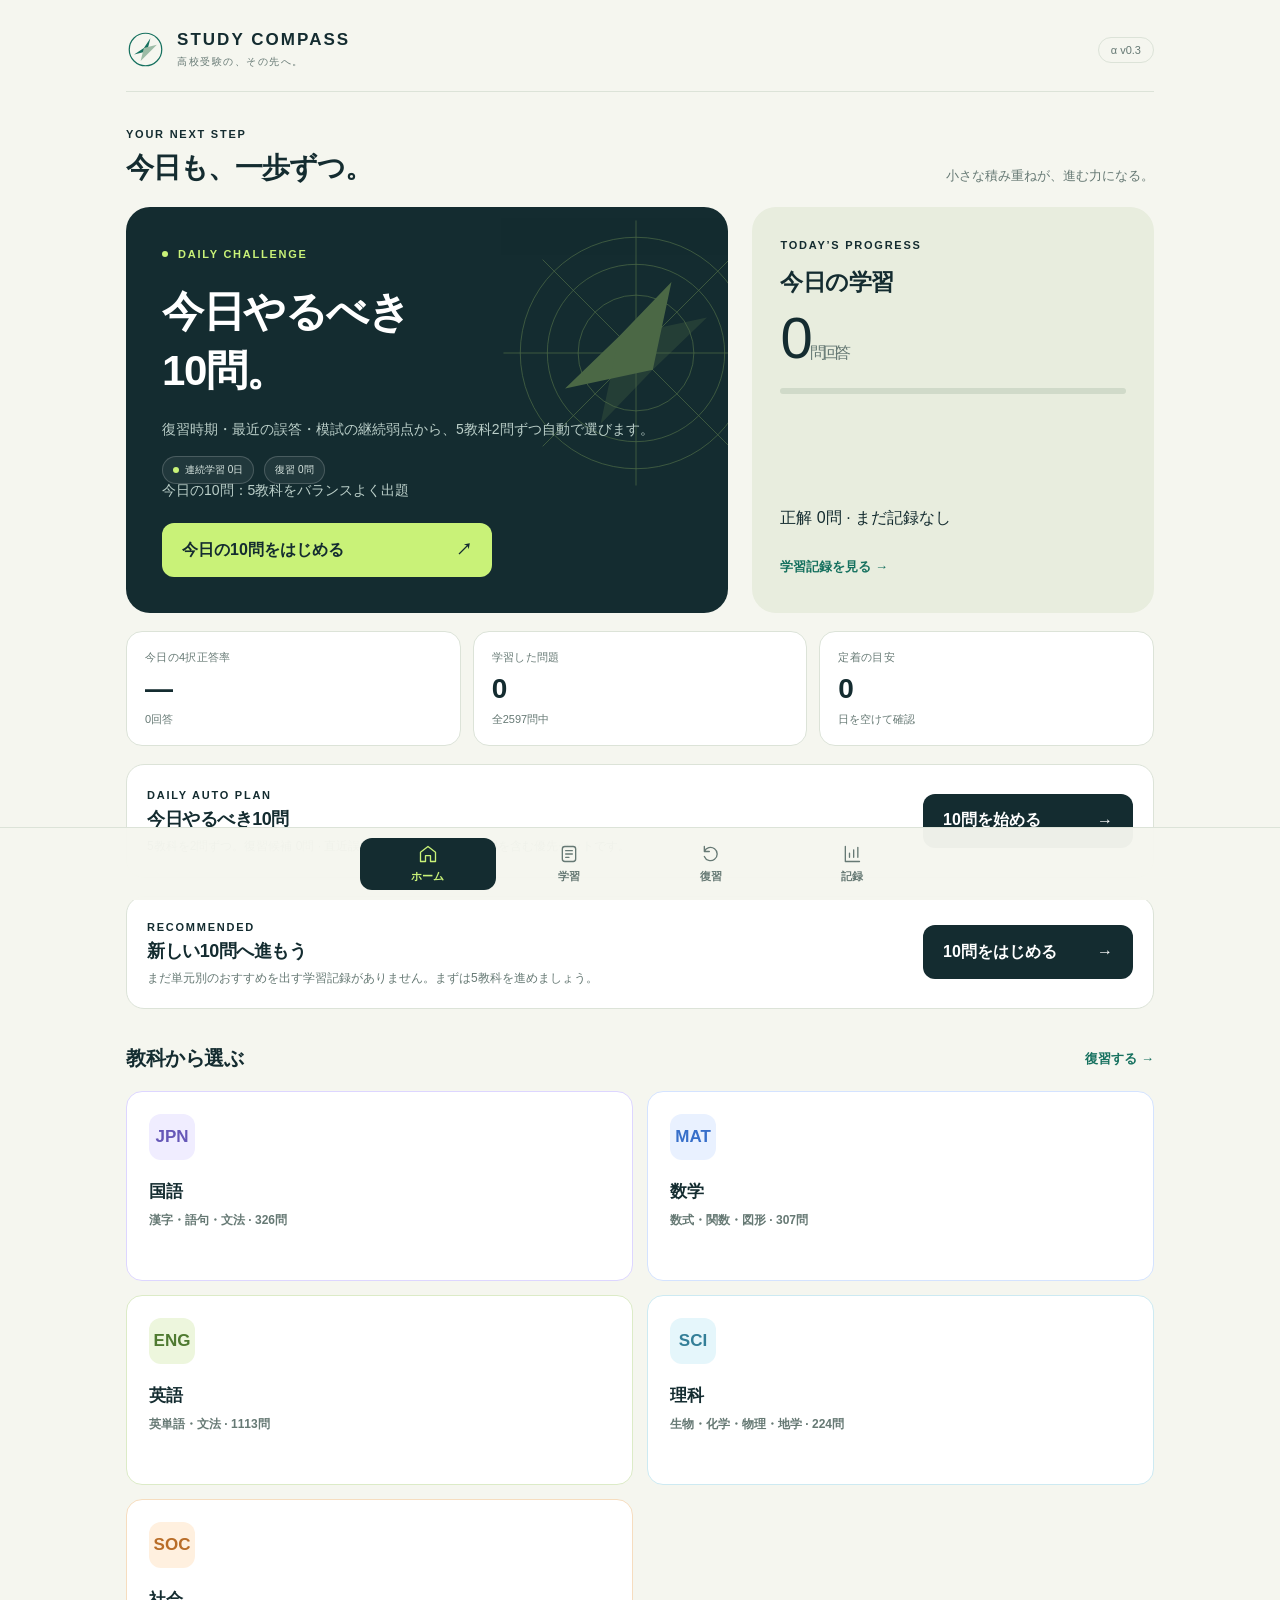
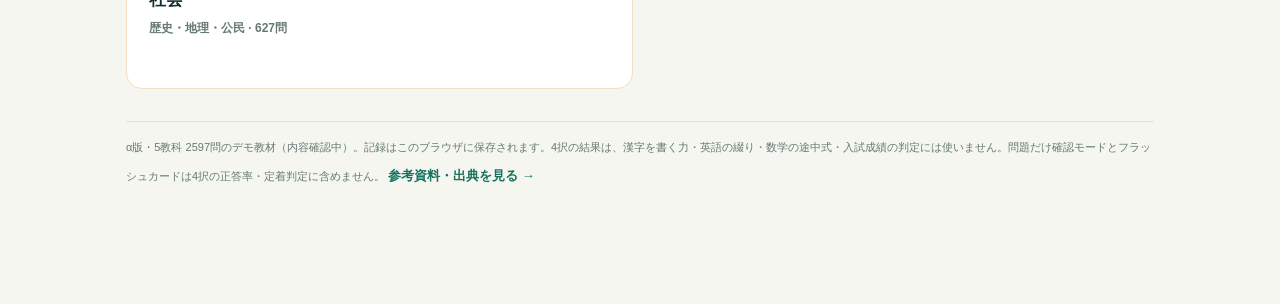
==== commit 9ca2fe49: "Propose verified READY questions only" ====
--- a/index.html
+++ b/index.html
@@ -116,7 +116,7 @@
 
 .history-recommended{border-top:1px solid var(--line);margin-top:16px;padding-top:18px}.history-recommended h2{font-size:20px;line-height:1.6;margin:8px 0}.history-overview a.text-button{display:inline-block;text-decoration:none}.history-extra>details>summary{font-weight:700;min-height:44px;display:list-item;cursor:pointer;line-height:1.8;padding:10px 0}.history-extra-content{padding-top:16px}.history-extra-content>.panel{margin-bottom:16px}#history-chapters,#history-extra{scroll-margin-top:20px}.recommendation-rule{margin-top:12px}.recommendation-rule summary{cursor:pointer;font-size:13px;min-height:44px;padding:12px 0}@media(max-width:500px){.history-extra{padding:16px}.history-extra-content>.panel{padding:16px}.history-recommended .primary{width:100%;min-height:48px}}
 </style><main><header><div class="brand"><svg class="logo" viewBox="0 0 48 48" aria-hidden="true"><circle cx="24" cy="24" r="20" fill="none" stroke="currentColor" stroke-width="1.5"/><path d="M30 10 26 26 10 30 22 22Z" fill="currentColor"/><path d="m18 38 4-16 16-4-12 12Z" fill="#9cbba5"/></svg><div><div class="wordmark">STUDY COMPASS</div><small>高校受験の、その先へ。</small></div></div><span class="version">α v0.3</span></header><div id="message" role="status"></div><div id="view"></div></main><nav id="nav"><div></div></nav><script>
-const SOCIAL = [{"id":"SC-SOC-HIS-000001","subject":"社会","grade":"中1","unit":"歴史・古代","field_name":"歴史","topic_name":"飛鳥","q":"推古天皇のもとで政治を助けたとされる人物は？","answer":"聖徳太子","options":["聖徳太子","藤原道長","源頼朝","徳川家康"],"ex":"聖徳太子は推古天皇のもとで政治を助けたとされます。"},{"id":"SC-SOC-HIS-000002","subject":"社会","grade":"中1","unit":"歴史・古代","field_name":"歴史","topic_name":"奈良","q":"710年に都が移された場所は？","answer":"平城京","options":["藤原京","平城京","平安京","長岡京"],"ex":"710年に平城京へ都が移されました。"},{"id":"SC-SOC-HIS-000003","subject":"社会","grade":"中1","unit":"歴史・古代","field_name":"歴史","topic_name":"平安","q":"平安京へ都が移された年は？","answer":"794年","options":["645年","710年","794年","1185年"],"ex":"794年、桓武天皇が都を平安京へ移しました。"},{"id":"SC-SOC-HIS-000004","subject":"社会","grade":"中2","unit":"歴史・中世","field_name":"歴史","topic_name":"鎌倉","q":"鎌倉幕府を開いた人物は？","answer":"源頼朝","options":["源頼朝","源義経","足利尊氏","徳川家康"],"ex":"源頼朝が鎌倉に武家政権を築きました。"},{"id":"SC-SOC-HIS-000005","subject":"社会","grade":"中2","unit":"歴史・中世","field_name":"歴史","topic_name":"鎌倉","q":"13世紀後半に日本へ襲来した勢力は？","answer":"元","options":["元","唐","明","清"],"ex":"13世紀後半、元が日本へ襲来しました。"},{"id":"SC-SOC-HIS-000006","subject":"社会","grade":"中2","unit":"歴史・近世","field_name":"歴史","topic_name":"江戸初期","q":"江戸幕府を開いた人物は？","answer":"徳川家康","options":["織田信長","豊臣秀吉","徳川家康","徳川吉宗"],"ex":"徳川家康は1603年に征夷大将軍となり、江戸幕府を開きました。"},{"id":"SC-SOC-HIS-000007","subject":"社会","grade":"中2","unit":"歴史・近世","field_name":"歴史","topic_name":"江戸初期","q":"江戸幕府が大名統制のために用いた制度は？","answer":"参勤交代","options":["参勤交代","廃藩置県","班田収授法","地租改正"],"ex":"参勤交代は、大名が江戸と領地を往復する仕組みで、大名統制に役立ちました。"},{"id":"SC-SOC-HIS-000008","subject":"社会","grade":"中3","unit":"歴史・近現代","field_name":"歴史","topic_name":"明治","q":"明治政府が1868年に示した政治方針は？","answer":"五箇条の御誓文","options":["五箇条の御誓文","教育勅語","大日本帝国憲法","廃藩置県"],"ex":"新政府の基本方針として五箇条の御誓文が示されました。"},{"id":"SC-SOC-HIS-000009","subject":"社会","grade":"中3","unit":"歴史・近現代","field_name":"歴史","topic_name":"明治","q":"大日本帝国憲法が発布された年は？","answer":"1889年","options":["1868年","1889年","1894年","1946年"],"ex":"大日本帝国憲法は1889年に発布されました。"},{"id":"SC-SOC-HIS-000010","subject":"社会","grade":"中3","unit":"歴史・近現代","field_name":"歴史","topic_name":"昭和戦後","q":"1947年5月3日に施行された憲法は？","answer":"日本国憲法","options":["日本国憲法","大日本帝国憲法","十七条の憲法","五箇条の御誓文"],"ex":"日本国憲法は1947年5月3日に施行されました。"},{"id":"SC-SOC-CIV-000011","subject":"社会","grade":"中3","unit":"公民・政治","field_name":"公民","topic_name":"政治","q":"日本の国会を構成する2つの議院は？","answer":"衆議院と参議院","options":["衆議院と参議院","衆議院と貴族院","参議院と貴族院","衆議院と元老院"],"ex":"日本の国会は衆議院と参議院の二院制です。"},{"id":"SC-SOC-CIV-000012","subject":"社会","grade":"中3","unit":"公民・政治","field_name":"公民","topic_name":"政治","q":"国の法律を制定する機関は？","answer":"国会","options":["国会","内閣","最高裁判所","都道府県議会"],"ex":"日本国憲法で国会は唯一の立法機関とされています。"},{"id":"SC-SOC-CIV-000013","subject":"社会","grade":"中3","unit":"公民・政治","field_name":"公民","topic_name":"政治","q":"内閣総理大臣を指名する機関は？","answer":"国会","options":["国会","内閣","最高裁判所","天皇"],"ex":"内閣総理大臣は国会議員の中から国会が指名します。"},{"id":"SC-SOC-CIV-000014","subject":"社会","grade":"中3","unit":"公民・政治","field_name":"公民","topic_name":"政治","q":"法律や命令が憲法に違反しないか裁判所が判断する権限は？","answer":"違憲審査権","options":["違憲審査権","行政権","立法権","請願権"],"ex":"裁判所には違憲審査権があります。"},{"id":"SC-SOC-GEO-000015","subject":"社会","grade":"中1","unit":"地理・世界","field_name":"地理","topic_name":"世界地理","q":"赤道の緯度は？","answer":"0度","options":["0度","北緯23.4度","北緯35度","北緯90度"],"ex":"赤道は緯度0度を示します。"},{"id":"SC-SOC-GEO-000016","subject":"社会","grade":"中1","unit":"地理・日本","field_name":"地理","topic_name":"日本地理","q":"日本の標準時の基準となる経線は？","answer":"東経135度","options":["東経120度","東経130度","東経135度","東経140度"],"ex":"日本標準時は東経135度の経線を基準にしています。"},{"id":"SC-SOC-GEO-000017","subject":"社会","grade":"中1","unit":"地理・日本","field_name":"地理","topic_name":"日本地理","q":"日本の都道府県の数は？","answer":"47","options":["43","45","47","49"],"ex":"日本には1都1道2府43県、合計47都道府県があります。"},{"id":"SC-SOC-GEO-000018","subject":"社会","grade":"中1","unit":"地理・世界","field_name":"地理","topic_name":"世界地理","q":"世界で最も面積が大きい大陸は？","answer":"ユーラシア大陸","options":["ユーラシア大陸","アフリカ大陸","北アメリカ大陸","南アメリカ大陸"],"ex":"ユーラシア大陸は世界最大の大陸です。"},{"id":"SC-SOC-GEO-000019","subject":"社会","grade":"中1","unit":"地理・世界","field_name":"地理","topic_name":"世界地理","q":"経度0度の基準となる線は？","answer":"本初子午線","options":["本初子午線","赤道","北回帰線","日付変更線"],"ex":"経度は本初子午線を基準に東経・西経で表します。"},{"id":"SC-SOC-GEO-000020","subject":"社会","grade":"中1","unit":"地理・日本","field_name":"地理","topic_name":"日本地理","q":"日本で最も面積が大きい都道府県は？","answer":"北海道","options":["北海道","岩手県","長野県","新潟県"],"ex":"都道府県の中で最も面積が大きいのは北海道です。"},{"id":"SC-SOC-HIS-000021","subject":"社会","grade":"中1","unit":"歴史・古代","field_name":"歴史","topic_name":"弥生","q":"邪馬台国の女王として中国の史書に記された人物は？","answer":"卑弥呼","options":["卑弥呼","推古天皇","紫式部","北条政子"],"ex":"卑弥呼は邪馬台国の女王として『魏志』倭人伝に記されています。"},{"id":"SC-SOC-HIS-000022","subject":"社会","grade":"中1","unit":"歴史・古代","field_name":"歴史","topic_name":"飛鳥","q":"大化の改新につながる政変が起きた年は？","answer":"645年","options":["538年","645年","710年","794年"],"ex":"645年の政変をきっかけに政治改革が進められました。"},{"id":"SC-SOC-HIS-000023","subject":"社会","grade":"中1","unit":"歴史・古代","field_name":"歴史","topic_name":"奈良","q":"奈良時代の都として知られるのは？","answer":"平城京","options":["平城京","平安京","鎌倉","江戸"],"ex":"710年に平城京へ都が移され、奈良時代が始まりました。"},{"id":"SC-SOC-HIS-000024","subject":"社会","grade":"中1","unit":"歴史・古代","field_name":"歴史","topic_name":"奈良","q":"唐の制度や文化を学ぶため日本から派遣された使節は？","answer":"遣唐使","options":["遣唐使","遣隋使","勘合船","朱印船"],"ex":"日本は唐の制度や文化を学ぶため遣唐使を派遣しました。"},{"id":"SC-SOC-HIS-000025","subject":"社会","grade":"中1","unit":"歴史・古代","field_name":"歴史","topic_name":"平安","q":"平安時代に摂関政治を行った代表的な氏族は？","answer":"藤原氏","options":["藤原氏","平氏","源氏","北条氏"],"ex":"藤原氏は摂政・関白の地位を利用して政治の実権を握りました。"},{"id":"SC-SOC-HIS-000026","subject":"社会","grade":"中2","unit":"歴史・中世","field_name":"歴史","topic_name":"鎌倉","q":"鎌倉幕府の将軍と御家人の主従関係を表す言葉は？","answer":"御恩と奉公","options":["御恩と奉公","公地公民","富国強兵","殖産興業"],"ex":"将軍が御恩を与え、御家人が奉公する関係が基本でした。"},{"id":"SC-SOC-HIS-000027","subject":"社会","grade":"中2","unit":"歴史・中世","field_name":"歴史","topic_name":"室町","q":"室町幕府を開いた人物は？","answer":"足利尊氏","options":["足利尊氏","足利義満","源頼朝","徳川家康"],"ex":"足利尊氏が京都に室町幕府を開きました。"},{"id":"SC-SOC-HIS-000028","subject":"社会","grade":"中2","unit":"歴史・中世","field_name":"歴史","topic_name":"室町","q":"1467年に始まった内乱は？","answer":"応仁の乱","options":["応仁の乱","承久の乱","壬申の乱","島原・天草一揆"],"ex":"応仁の乱は1467年に始まり、戦国時代へつながる要因の一つとなりました。"},{"id":"SC-SOC-HIS-000029","subject":"社会","grade":"中2","unit":"歴史・近世","field_name":"歴史","topic_name":"戦国","q":"全国統一を進め、本能寺の変で倒れた武将は？","answer":"織田信長","options":["織田信長","豊臣秀吉","徳川家康","明智光秀"],"ex":"織田信長は全国統一を進めましたが、1582年の本能寺の変で倒れました。"},{"id":"SC-SOC-HIS-000030","subject":"社会","grade":"中2","unit":"歴史・近世","field_name":"歴史","topic_name":"安土桃山","q":"太閤検地や刀狩を行った人物は？","answer":"豊臣秀吉","options":["豊臣秀吉","織田信長","徳川家康","徳川吉宗"],"ex":"豊臣秀吉は太閤検地や刀狩を進め、全国統一を完成させました。"},{"id":"SC-SOC-HIS-000031","subject":"社会","grade":"中2","unit":"歴史・近世","field_name":"歴史","topic_name":"江戸初期","q":"江戸幕府が大名を将軍家との関係で分けた分類は？","answer":"親藩・譜代・外様","options":["親藩・譜代・外様","公家・武家・寺社","士農工商・町人","天領・藩領・寺領"],"ex":"幕府は大名を将軍家との関係などにより、親藩・譜代・外様に分類しました。"},{"id":"SC-SOC-HIS-000032","subject":"社会","grade":"中2","unit":"歴史・近世","field_name":"歴史","topic_name":"江戸中期","q":"徳川吉宗が行った政治改革は？","answer":"享保の改革","options":["享保の改革","寛政の改革","天保の改革","大化の改新"],"ex":"徳川吉宗は8代将軍として享保の改革を行いました。"},{"id":"SC-SOC-HIS-000033","subject":"社会","grade":"中3","unit":"歴史・近現代","field_name":"歴史","topic_name":"明治","q":"廃藩置県が行われた年は？","answer":"1871年","options":["1868年","1871年","1889年","1894年"],"ex":"1871年に廃藩置県が行われ、府県が置かれました。"},{"id":"SC-SOC-HIS-000034","subject":"社会","grade":"中3","unit":"歴史・近現代","field_name":"歴史","topic_name":"明治","q":"自由民権運動を代表する人物の一人は？","answer":"板垣退助","options":["板垣退助","伊藤博文","大久保利通","福沢諭吉"],"ex":"板垣退助は自由民権運動を進めた代表的人物の一人です。"},{"id":"SC-SOC-HIS-000035","subject":"社会","grade":"中3","unit":"歴史・近現代","field_name":"歴史","topic_name":"明治","q":"日清戦争と日露戦争のうち、先に起こったのは？","answer":"日清戦争","options":["日清戦争","日露戦争","同じ年","どちらも第一次世界大戦後"],"ex":"日清戦争は1894〜1895年、日露戦争は1904〜1905年です。"},{"id":"SC-SOC-HIS-000036","subject":"社会","grade":"中3","unit":"歴史・近現代","field_name":"歴史","topic_name":"大正","q":"第一次世界大戦後に設立された国際機関は？","answer":"国際連盟","options":["国際連盟","国際連合","EU","ASEAN"],"ex":"第一次世界大戦後、国際平和を目指して国際連盟が設立されました。"},{"id":"SC-SOC-HIS-000037","subject":"社会","grade":"中3","unit":"歴史・近現代","field_name":"歴史","topic_name":"昭和戦後","q":"日本国憲法が施行された年は？","answer":"1947年","options":["1945年","1946年","1947年","1951年"],"ex":"日本国憲法は1946年に公布され、1947年に施行されました。"},{"id":"SC-SOC-GEO-000038","subject":"社会","grade":"中1","unit":"地理・世界","field_name":"地理","topic_name":"世界地理","q":"0度の経線を何という？","answer":"本初子午線","options":["本初子午線","赤道","日付変更線","北回帰線"],"ex":"本初子午線は経度0度の基準となる経線です。"},{"id":"SC-SOC-GEO-000039","subject":"社会","grade":"中1","unit":"地理・世界","field_name":"地理","topic_name":"世界地理","q":"緯線は主にどの方向にのびる？","answer":"東西方向","options":["東西方向","南北方向","北東から南西","一定しない"],"ex":"緯線は赤道と平行に東西方向へ引かれます。"},{"id":"SC-SOC-GEO-000040","subject":"社会","grade":"中1","unit":"地理・日本","field_name":"地理","topic_name":"日本地理","q":"日本で最も長い川は？","answer":"信濃川","options":["信濃川","利根川","石狩川","北上川"],"ex":"信濃川は日本で最も長い川です。"},{"id":"SC-SOC-GEO-000041","subject":"社会","grade":"中1","unit":"地理・日本","field_name":"地理","topic_name":"日本地理","q":"日本で最も広い湖は？","answer":"琵琶湖","options":["琵琶湖","霞ヶ浦","サロマ湖","猪苗代湖"],"ex":"琵琶湖は滋賀県にある日本最大の湖です。"},{"id":"SC-SOC-GEO-000042","subject":"社会","grade":"中1","unit":"地理・日本","field_name":"地理","topic_name":"日本地理","q":"日本はユーラシア大陸のどちら側に位置する？","answer":"東側","options":["東側","西側","南端","中央部"],"ex":"日本はユーラシア大陸の東側、太平洋の西側に位置します。"},{"id":"SC-SOC-CIV-000043","subject":"社会","grade":"中3","unit":"公民・政治","field_name":"公民","topic_name":"政治","q":"衆議院と参議院から成る国会の仕組みを何という？","answer":"二院制","options":["二院制","三権分立","議院内閣制","地方自治"],"ex":"日本の国会は衆議院と参議院の二院制です。"},{"id":"SC-SOC-CIV-000044","subject":"社会","grade":"中3","unit":"公民・政治","field_name":"公民","topic_name":"政治","q":"国の三権のうち、行政を担当する機関は？","answer":"内閣","options":["内閣","国会","裁判所","地方議会"],"ex":"国の三権のうち、行政を担うのが内閣です。"},{"id":"SC-SOC-CIV-000045","subject":"社会","grade":"中3","unit":"公民・政治","field_name":"公民","topic_name":"政治","q":"都道府県知事や市町村長などをまとめて何という？","answer":"首長","options":["首長","議長","裁判官","大臣"],"ex":"都道府県知事や市町村長などを総称して首長といいます。"},{"id":"SC-SOC-CIV-000046","subject":"社会","grade":"中3","unit":"公民・経済","field_name":"公民","topic_name":"経済","q":"供給が変わらないとき、需要が増えると一般に価格はどうなりやすい？","answer":"上がりやすい","options":["上がりやすい","下がりやすい","必ず同じ","必ず0になる"],"ex":"市場では需要と供給の関係によって価格が変動します。"},{"id":"SC-SOC-CIV-000047","subject":"社会","grade":"中3","unit":"公民・経済","field_name":"公民","topic_name":"経済","q":"日本の中央銀行は？","answer":"日本銀行","options":["日本銀行","財務省","金融庁","ゆうちょ銀行"],"ex":"日本銀行は日本の中央銀行です。"},{"id":"SC-SOC-CIV-000048","subject":"社会","grade":"中3","unit":"公民・国際","field_name":"公民","topic_name":"国際社会","q":"国際連合の本部がある都市は？","answer":"ニューヨーク","options":["ニューヨーク","ジュネーブ","パリ","ロンドン"],"ex":"国際連合の本部はアメリカ合衆国のニューヨークにあります。"},{"id":"SC-SOC-CIV-000049","subject":"社会","grade":"中3","unit":"公民・国際","field_name":"公民","topic_name":"国際社会","q":"国際連合の略称として一般に使われる英字は？","answer":"UN","options":["UN","EU","WHO","WTO"],"ex":"United Nationsの略としてUNが使われます。"},{"id":"SC-SOC-CIV-000050","subject":"社会","grade":"中3","unit":"公民・権利","field_name":"公民","topic_name":"基本的人権","q":"日本国憲法で保障されている基本的な権利は？","answer":"基本的人権","options":["基本的人権","参政権だけ","納税の義務","行政権"],"ex":"日本国憲法は基本的人権の尊重を基本原理の一つとしています。"},{"id":"SC-SOC-CIV-000051","subject":"社会","grade":"中3","unit":"公民・経済","field_name":"公民","topic_name":"経済","q":"商品やサービスを買おうとする量を何という？","answer":"需要","options":["需要","供給","生産","輸出"],"ex":"消費者が商品やサービスを買おうとする量を需要といいます。"},{"id":"SC-SOC-CIV-000052","subject":"社会","grade":"中3","unit":"公民・経済","field_name":"公民","topic_name":"経済","q":"商品やサービスを売ろうとする量を何という？","answer":"供給","options":["供給","需要","消費","輸入"],"ex":"生産者などが商品やサービスを市場に出そうとする量を供給といいます。"},{"id":"SC-SOC-CIV-000053","subject":"社会","grade":"中3","unit":"公民・権利","field_name":"公民","topic_name":"基本的人権","q":"日本国憲法で保障される、思想・良心の自由はどの権利に含まれる？","answer":"自由権","options":["自由権","社会権","参政権だけ","請求権だけ"],"ex":"思想・良心の自由などは、国家から不当に制約されないための自由権に含まれます。"},{"id":"SC-SOC-CIV-000054","subject":"社会","grade":"中3","unit":"公民・権利","field_name":"公民","topic_name":"基本的人権","q":"健康で文化的な最低限度の生活を営む権利は？","answer":"生存権","options":["生存権","選挙権","請願権","財産権"],"ex":"日本国憲法25条は生存権を保障しています。"},{"id":"SC-SOC-CIV-000055","subject":"社会","grade":"中3","unit":"公民・国際","field_name":"公民","topic_name":"国際社会","q":"国際連合の安全保障理事会で、常任理事国が持つ特別な権限は？","answer":"拒否権","options":["拒否権","解散権","課税権","立法権"],"ex":"安全保障理事会の常任理事国には、実質事項の決議に対する拒否権があります。"},{"id":"SC-SOC-CIV-000056","subject":"社会","grade":"中3","unit":"公民・権利","field_name":"公民","topic_name":"基本的人権","q":"日本国憲法で、健康で文化的な最低限度の生活を営む権利を何という？","answer":"生存権","options":["生存権","参政権","請願権","財産権"],"ex":"日本国憲法第25条は、健康で文化的な最低限度の生活を営む権利を保障しています。"},{"id":"SC-SOC-CIV-000057","subject":"社会","grade":"中3","unit":"公民・権利","field_name":"公民","topic_name":"基本的人権","q":"国民が政治に参加する権利をまとめて何という？","answer":"参政権","options":["参政権","社会権","自由権","平等権"],"ex":"選挙権など、政治に参加するための権利を参政権といいます。"},{"id":"SC-SOC-CIV-000058","subject":"社会","grade":"中3","unit":"公民・権利","field_name":"公民","topic_name":"基本的人権","q":"思想・良心の自由や表現の自由などを含む基本的人権の分類は？","answer":"自由権","options":["自由権","社会権","参政権","請求権"],"ex":"国家から不当に干渉されず自由に活動することを保障する権利を自由権といいます。"},{"id":"SC-SOC-CIV-000059","subject":"社会","grade":"中3","unit":"公民・国際","field_name":"公民","topic_name":"国際社会","q":"国際連合で、国際平和と安全の維持に主要な責任を負う機関は？","answer":"安全保障理事会","options":["安全保障理事会","総会","国際司法裁判所","事務局"],"ex":"国際連合の安全保障理事会は、国際平和と安全の維持に主要な責任を負います。"},{"id":"SC-SOC-CIV-000060","subject":"社会","grade":"中3","unit":"公民・国際","field_name":"公民","topic_name":"国際社会","q":"国際連合安全保障理事会の常任理事国が持つ、実質的に決議を成立させない権限を何という？","answer":"拒否権","options":["拒否権","解散権","違憲審査権","請願権"],"ex":"安全保障理事会の実質事項では、常任理事国の反対票が決議成立を妨げるため、一般に拒否権と呼ばれます。"},{"id":"SC-SOC-CIV-000061","subject":"社会","grade":"中3","unit":"公民・国際","field_name":"公民","topic_name":"国際社会","q":"国と国との間で結ばれる合意で、国内で承認手続を経て効力を持つものを何という？","answer":"条約","options":["条約","条例","政令","判例"],"ex":"国家間の合意のうち、国際法上の権利や義務を定めるものを条約といいます。"},{"id":"SC-SOC-CIV-000062","subject":"社会","grade":"中3","unit":"公民・経済","field_name":"公民","topic_name":"経済","q":"ある商品の価格が下がったとき、ほかの条件が同じなら需要量は一般にどうなる？","answer":"増える","options":["増える","減る","必ず0になる","変化しない"],"ex":"一般に価格が下がると、その商品を買いたい量である需要量は増える傾向があります。"},{"id":"SC-SOC-CIV-000063","subject":"社会","grade":"中3","unit":"公民・経済","field_name":"公民","topic_name":"経済","q":"企業どうしが価格や品質などで競い合うことを何という？","answer":"競争","options":["競争","独占","租税","社会保障"],"ex":"市場では企業が価格や品質、サービスなどをめぐって競争します。"},{"id":"SC-SOC-GEO-000064","subject":"社会","grade":"中1","unit":"地理・世界","field_name":"地理","topic_name":"世界地理","q":"赤道付近が一年を通して高温になりやすい主な理由は？","answer":"太陽の光が強く当たりやすいから","options":["太陽の光が強く当たりやすいから","海抜が高い地域が多いから","寒流の影響が強いから","太陽が地平線近くに見えるから"],"ex":"赤道付近は太陽高度が高く、年間を通して強い日射を受けやすいため高温になりやすい地域です。"},{"id":"SC-SOC-GEO-000065","subject":"社会","grade":"中1","unit":"地理・世界","field_name":"地理","topic_name":"世界地理","q":"世界の気候を考えるとき、緯度が高くなるほど一般に気温が低くなる主な理由は？","answer":"太陽の光が斜めに当たりやすくなるから","options":["太陽の光が斜めに当たりやすくなるから","地球から遠くなるから","海がなくなるから","空気がなくなるから"],"ex":"高緯度ほど太陽光が斜めに当たり、単位面積あたりに受けるエネルギーが小さくなります。"},{"id":"SC-SOC-GEO-000066","subject":"社会","grade":"中1","unit":"地理・世界","field_name":"地理","topic_name":"世界地理","q":"季節によって風向きが大きく変わる風を何という？","answer":"季節風（モンスーン）","options":["季節風（モンスーン）","偏西風","貿易風","海風"],"ex":"大陸と海洋の温まり方の違いなどにより、季節で風向きが変わる風を季節風といいます。"},{"id":"SC-SOC-HIS-000067","subject":"社会","grade":"中2","unit":"歴史・中世","field_name":"歴史","topic_name":"鎌倉","q":"鎌倉幕府で、将軍を補佐し政治の実権を握った役職は？","answer":"執権","options":["執権","関白","老中","大老"],"ex":"鎌倉幕府では北条氏が執権となり、政治の実権を握りました。"},{"id":"SC-SOC-HIS-000068","subject":"社会","grade":"中2","unit":"歴史・中世","field_name":"歴史","topic_name":"室町","q":"室町幕府の第3代将軍で、金閣を建てた人物は？","answer":"足利義満","options":["足利義満","足利尊氏","足利義政","源頼朝"],"ex":"足利義満は室町幕府第3代将軍で、京都の北山に金閣を建てました。"},{"id":"SC-SOC-HIS-000069","subject":"社会","grade":"中1","unit":"歴史・古代","field_name":"歴史","topic_name":"旧石器","q":"土器の使用が始まるより前、日本で狩りや採集を中心に暮らした時代は？","answer":"旧石器時代","options":["旧石器時代","縄文時代","弥生時代","古墳時代"],"ex":"日本の旧石器時代は、土器の使用が始まる前の時代です。打製石器は縄文時代にも使われたため、それだけでは時代を特定できません。"},{"id":"SC-SOC-HIS-000070","subject":"社会","grade":"中1","unit":"歴史・古代","field_name":"歴史","topic_name":"縄文","q":"縄文時代の人々が食べ物の煮炊きなどに使った土器は？","answer":"縄文土器","options":["縄文土器","弥生土器","須恵器","土師器"],"ex":"縄文時代には、表面に縄目の文様を持つ縄文土器が使われました。"},{"id":"SC-SOC-HIS-000071","subject":"社会","grade":"中1","unit":"歴史・古代","field_name":"歴史","topic_name":"縄文","q":"縄文時代の代表的な住居は？","answer":"竪穴住居","options":["竪穴住居","高床倉庫","寝殿造","書院造"],"ex":"縄文時代には、地面を掘り下げて柱を立てる竪穴住居が広く使われました。"},{"id":"SC-SOC-HIS-000072","subject":"社会","grade":"中1","unit":"歴史・古代","field_name":"歴史","topic_name":"弥生","q":"弥生時代に日本各地へ広がった農業は？","answer":"稲作","options":["稲作","酪農","茶の栽培","綿花栽培"],"ex":"弥生時代には大陸から伝わった水田稲作が広がりました。"},{"id":"SC-SOC-HIS-000073","subject":"社会","grade":"中1","unit":"歴史・古代","field_name":"歴史","topic_name":"弥生","q":"弥生時代の収穫物を保存するために使われた建物は？","answer":"高床倉庫","options":["高床倉庫","竪穴住居","校倉造","寝殿造"],"ex":"高床倉庫は湿気や害虫を防ぎ、米などの保存に適していました。"},{"id":"SC-SOC-HIS-000074","subject":"社会","grade":"中1","unit":"歴史・古代","field_name":"歴史","topic_name":"弥生","q":"『魏志』倭人伝に記された邪馬台国の女王は？","answer":"卑弥呼","options":["卑弥呼","推古天皇","持統天皇","額田王"],"ex":"卑弥呼は邪馬台国の女王として中国の『魏志』倭人伝に記されています。"},{"id":"SC-SOC-HIS-000075","subject":"社会","grade":"中1","unit":"歴史・古代","field_name":"歴史","topic_name":"古墳","q":"大規模な前方後円墳が多く造られた時代は？","answer":"古墳時代","options":["古墳時代","縄文時代","奈良時代","鎌倉時代"],"ex":"古墳時代には有力者の墓として前方後円墳などの大きな古墳が造られました。"},{"id":"SC-SOC-HIS-000076","subject":"社会","grade":"中1","unit":"歴史・古代","field_name":"歴史","topic_name":"古墳","q":"古墳の周囲などに置かれた素焼きの土製品は？","answer":"埴輪","options":["埴輪","土偶","銅鐸","木簡"],"ex":"埴輪は古墳の周囲や上に並べられた素焼きの土製品です。"},{"id":"SC-SOC-HIS-000077","subject":"社会","grade":"中1","unit":"歴史・古代","field_name":"歴史","topic_name":"飛鳥","q":"冠位十二階や十七条の憲法に関わった人物は？","answer":"聖徳太子","options":["聖徳太子","中大兄皇子","藤原道長","聖武天皇"],"ex":"聖徳太子は推古天皇のもとで政治を助け、冠位十二階や十七条の憲法に関わったとされます。"},{"id":"SC-SOC-HIS-000078","subject":"社会","grade":"中1","unit":"歴史・古代","field_name":"歴史","topic_name":"飛鳥","q":"645年の政変をきっかけに始まった改革を何という？","answer":"大化の改新","options":["大化の改新","壬申の乱","承久の乱","応仁の乱"],"ex":"645年の政変をきっかけに、中大兄皇子や中臣鎌足らが政治改革を進めました。"},{"id":"SC-SOC-HIS-000079","subject":"社会","grade":"中1","unit":"歴史・古代","field_name":"歴史","topic_name":"奈良","q":"710年に都が置かれた場所は？","answer":"平城京","options":["平城京","平安京","藤原京","長岡京"],"ex":"710年に都が平城京へ移され、奈良時代が始まりました。"},{"id":"SC-SOC-HIS-000080","subject":"社会","grade":"中1","unit":"歴史・古代","field_name":"歴史","topic_name":"奈良","q":"聖武天皇が国ごとに建立を命じた寺院は？","answer":"国分寺・国分尼寺","options":["国分寺・国分尼寺","延暦寺","東福寺","金閣"],"ex":"聖武天皇は仏教の力で国を守ろうとし、国分寺・国分尼寺の建立を命じました。"},{"id":"SC-SOC-HIS-000081","subject":"社会","grade":"中1","unit":"歴史・古代","field_name":"歴史","topic_name":"奈良","q":"奈良時代に完成した、日本最古の和歌集は？","answer":"万葉集","options":["万葉集","古今和歌集","新古今和歌集","梁塵秘抄"],"ex":"万葉集は奈良時代に成立した日本最古の和歌集です。"},{"id":"SC-SOC-HIS-000082","subject":"社会","grade":"中1","unit":"歴史・古代","field_name":"歴史","topic_name":"平安","q":"794年に都を平安京へ移した天皇は？","answer":"桓武天皇","options":["桓武天皇","聖武天皇","天智天皇","後醍醐天皇"],"ex":"桓武天皇は794年に都を平安京へ移しました。"},{"id":"SC-SOC-HIS-000083","subject":"社会","grade":"中1","unit":"歴史・古代","field_name":"歴史","topic_name":"平安","q":"摂政・関白の地位を利用して摂関政治を行った氏族は？","answer":"藤原氏","options":["藤原氏","平氏","源氏","北条氏"],"ex":"藤原氏は天皇家との婚姻関係を背景に、摂政・関白として政治の実権を握りました。"},{"id":"SC-SOC-HIS-000084","subject":"社会","grade":"中2","unit":"歴史・中世","field_name":"歴史","topic_name":"鎌倉","q":"鎌倉幕府が全国に守護・地頭を置くきっかけとなった出来事は？","answer":"源義経追討","options":["源義経追討","承久の乱","元寇","応仁の乱"],"ex":"源頼朝は源義経追討を名目に、全国に守護・地頭を置く権限を朝廷から認められました。"},{"id":"SC-SOC-HIS-000085","subject":"社会","grade":"中2","unit":"歴史・中世","field_name":"歴史","topic_name":"鎌倉","q":"将軍と御家人の主従関係を表す言葉は？","answer":"御恩と奉公","options":["御恩と奉公","公地公民","班田収授","殖産興業"],"ex":"将軍が領地などの御恩を与え、御家人が軍役などの奉公をする関係でした。"},{"id":"SC-SOC-HIS-000086","subject":"社会","grade":"中2","unit":"歴史・中世","field_name":"歴史","topic_name":"鎌倉","q":"鎌倉幕府で将軍を補佐し、北条氏が就いた役職は？","answer":"執権","options":["執権","関白","老中","管領"],"ex":"鎌倉幕府では北条氏が執権となり政治の実権を握りました。"},{"id":"SC-SOC-HIS-000087","subject":"社会","grade":"中2","unit":"歴史・中世","field_name":"歴史","topic_name":"鎌倉","q":"1221年、後鳥羽上皇が幕府打倒をめざして起こした戦いは？","answer":"承久の乱","options":["承久の乱","壬申の乱","応仁の乱","島原・天草一揆"],"ex":"1221年に承久の乱が起こり、幕府側が勝利しました。"},{"id":"SC-SOC-HIS-000088","subject":"社会","grade":"中2","unit":"歴史・中世","field_name":"歴史","topic_name":"鎌倉","q":"御成敗式目を制定した執権は？","answer":"北条泰時","options":["北条泰時","北条時宗","北条政子","北条時政"],"ex":"北条泰時は武士の慣習に基づく御成敗式目を制定しました。"},{"id":"SC-SOC-HIS-000089","subject":"社会","grade":"中2","unit":"歴史・中世","field_name":"歴史","topic_name":"鎌倉","q":"元が日本へ二度襲来した出来事を何という？","answer":"元寇","options":["元寇","応仁の乱","倭寇","文永の役"],"ex":"1274年の文永の役と1281年の弘安の役を合わせて元寇と呼びます。"},{"id":"SC-SOC-HIS-000090","subject":"社会","grade":"中2","unit":"歴史・中世","field_name":"歴史","topic_name":"鎌倉","q":"鎌倉時代に浄土宗を開いた人物は？","answer":"法然","options":["法然","親鸞","日蓮","栄西"],"ex":"法然は念仏による救いを説き、浄土宗を開きました。"},{"id":"SC-SOC-HIS-000091","subject":"社会","grade":"中2","unit":"歴史・中世","field_name":"歴史","topic_name":"室町","q":"建武の新政を行った天皇は？","answer":"後醍醐天皇","options":["後醍醐天皇","後鳥羽上皇","桓武天皇","後白河法皇"],"ex":"鎌倉幕府滅亡後、後醍醐天皇は天皇中心の政治である建武の新政を行いました。"},{"id":"SC-SOC-HIS-000092","subject":"社会","grade":"中2","unit":"歴史・中世","field_name":"歴史","topic_name":"室町","q":"室町幕府で将軍を補佐した役職は？","answer":"管領","options":["管領","執権","老中","関白"],"ex":"室町幕府では管領が将軍を補佐しました。"},{"id":"SC-SOC-HIS-000093","subject":"社会","grade":"中2","unit":"歴史・中世","field_name":"歴史","topic_name":"室町","q":"金閣を建て、南北朝の合一を実現した将軍は？","answer":"足利義満","options":["足利義満","足利義政","足利尊氏","足利義昭"],"ex":"足利義満は南北朝の合一を実現し、北山文化を代表する金閣を建てました。"},{"id":"SC-SOC-HIS-000094","subject":"社会","grade":"中2","unit":"歴史・中世","field_name":"歴史","topic_name":"室町","q":"銀閣に代表される文化を何という？","answer":"東山文化","options":["東山文化","北山文化","天平文化","元禄文化"],"ex":"銀閣を中心に発達した文化は東山文化と呼ばれます。"},{"id":"SC-SOC-HIS-000095","subject":"社会","grade":"中2","unit":"歴史・中世","field_name":"歴史","topic_name":"室町","q":"1467年に始まり、戦国時代につながった戦乱は？","answer":"応仁の乱","options":["応仁の乱","承久の乱","壬申の乱","島原・天草一揆"],"ex":"応仁の乱は京都を中心に長期化し、戦国時代につながる要因となりました。"},{"id":"SC-SOC-HIS-000096","subject":"社会","grade":"中2","unit":"歴史・中世","field_name":"歴史","topic_name":"室町","q":"室町時代、農民や地侍などが自治的につくった村を何という？","answer":"惣村","options":["惣村","荘園","城下町","寺内町"],"ex":"惣村では寄合などによって村の運営が行われました。"},{"id":"SC-SOC-HIS-000097","subject":"社会","grade":"中2","unit":"歴史・中世","field_name":"歴史","topic_name":"室町","q":"室町時代に明との間で行われた、勘合を用いた貿易は？","answer":"日明貿易","options":["日明貿易","南蛮貿易","朱印船貿易","日宋貿易"],"ex":"倭寇と区別するため勘合を用いて行われた貿易を日明貿易といいます。"},{"id":"SC-SOC-HIS-000098","subject":"社会","grade":"中2","unit":"歴史・中世","field_name":"歴史","topic_name":"戦国","q":"戦国大名が領国支配のために定めた独自の法律は？","answer":"分国法","options":["分国法","武家諸法度","御成敗式目","公事方御定書"],"ex":"戦国大名は領国を統治するため分国法を定めました。"},{"id":"SC-SOC-HIS-000099","subject":"社会","grade":"中2","unit":"歴史・近世","field_name":"歴史","topic_name":"安土桃山","q":"長篠の戦いで鉄砲を有効に使ったことで知られる武将は？","answer":"織田信長","options":["織田信長","豊臣秀吉","徳川家康","武田信玄"],"ex":"織田信長は長篠の戦いで鉄砲を活用したことで知られます。"},{"id":"SC-SOC-HIS-000100","subject":"社会","grade":"中2","unit":"歴史・近世","field_name":"歴史","topic_name":"安土桃山","q":"太閤検地と刀狩を進めた人物は？","answer":"豊臣秀吉","options":["豊臣秀吉","織田信長","徳川家康","足利義満"],"ex":"豊臣秀吉は太閤検地と刀狩を進め、兵農分離を進展させました。"},{"id":"SC-SOC-HIS-000101","subject":"社会","grade":"中2","unit":"歴史・近世","field_name":"歴史","topic_name":"安土桃山","q":"ヨーロッパ人との交易やキリスト教の伝来に関わる貿易を何という？","answer":"南蛮貿易","options":["南蛮貿易","勘合貿易","朱印船貿易","日宋貿易"],"ex":"16世紀にはポルトガル人やスペイン人との南蛮貿易が行われました。"},{"id":"SC-SOC-HIS-000102","subject":"社会","grade":"中2","unit":"歴史・近世","field_name":"歴史","topic_name":"江戸初期","q":"1603年に征夷大将軍となり江戸幕府を開いた人物は？","answer":"徳川家康","options":["徳川家康","徳川秀忠","徳川家光","豊臣秀吉"],"ex":"徳川家康は1603年に征夷大将軍となり江戸幕府を開きました。"},{"id":"SC-SOC-HIS-000103","subject":"社会","grade":"中2","unit":"歴史・近世","field_name":"歴史","topic_name":"江戸初期","q":"大名を親藩・譜代・外様に分けた幕府の目的として最も適切なのは？","answer":"大名を統制するため","options":["大名を統制するため","農民を武士にするため","朝廷を京都から移すため","外国との貿易を増やすため"],"ex":"幕府は将軍家との関係に応じて大名を配置し、支配を安定させました。"},{"id":"SC-SOC-HIS-000104","subject":"社会","grade":"中2","unit":"歴史・近世","field_name":"歴史","topic_name":"江戸初期","q":"大名が江戸と領地を往復する制度は？","answer":"参勤交代","options":["参勤交代","五人組","株仲間","寺請制度"],"ex":"参勤交代は大名統制の重要な仕組みでした。"},{"id":"SC-SOC-HIS-000105","subject":"社会","grade":"中2","unit":"歴史・近世","field_name":"歴史","topic_name":"江戸初期","q":"江戸幕府が大名を統制するために定めた法令は？","answer":"武家諸法度","options":["武家諸法度","御成敗式目","十七条の憲法","公事方御定書"],"ex":"武家諸法度は大名の行動などを規制するために定められました。"},{"id":"SC-SOC-HIS-000106","subject":"社会","grade":"中2","unit":"歴史・近世","field_name":"歴史","topic_name":"江戸初期","q":"江戸時代、日本が正式な外交関係を結んでいた朝鮮との窓口になった藩は？","answer":"対馬藩","options":["対馬藩","薩摩藩","松前藩","長州藩"],"ex":"対馬藩は朝鮮との外交や貿易の窓口となりました。"},{"id":"SC-SOC-HIS-000107","subject":"社会","grade":"中2","unit":"歴史・近世","field_name":"歴史","topic_name":"江戸初期","q":"琉球王国との関係が深く、その支配に関わった藩は？","answer":"薩摩藩","options":["薩摩藩","対馬藩","松前藩","仙台藩"],"ex":"薩摩藩は1609年に琉球へ侵攻し、その後琉球王国との関係を深めました。"},{"id":"SC-SOC-HIS-000108","subject":"社会","grade":"中2","unit":"歴史・近世","field_name":"歴史","topic_name":"江戸中期","q":"徳川吉宗が行った改革は？","answer":"享保の改革","options":["享保の改革","寛政の改革","天保の改革","大化の改新"],"ex":"8代将軍徳川吉宗は享保の改革を行いました。"},{"id":"SC-SOC-HIS-000109","subject":"社会","grade":"中2","unit":"歴史・近世","field_name":"歴史","topic_name":"江戸中期","q":"田沼意次の政治で重視された政策は？","answer":"商業を活用して幕府収入を増やす","options":["商業を活用して幕府収入を増やす","鎖国を廃止する","廃藩置県を行う","地租改正を行う"],"ex":"田沼意次は株仲間を認めるなど、商業を活用した政策を進めました。"},{"id":"SC-SOC-HIS-000110","subject":"社会","grade":"中2","unit":"歴史・近世","field_name":"歴史","topic_name":"江戸後期","q":"松平定信が行った改革は？","answer":"寛政の改革","options":["寛政の改革","享保の改革","天保の改革","明治維新"],"ex":"松平定信は寛政の改革を行いました。"},{"id":"SC-SOC-HIS-000111","subject":"社会","grade":"中2","unit":"歴史・近世","field_name":"歴史","topic_name":"江戸後期","q":"水野忠邦が行った改革は？","answer":"天保の改革","options":["天保の改革","寛政の改革","享保の改革","正徳の治"],"ex":"水野忠邦は天保の改革を行いました。"},{"id":"SC-SOC-HIS-000112","subject":"社会","grade":"中2","unit":"歴史・近世","field_name":"歴史","topic_name":"江戸文化","q":"井原西鶴や松尾芭蕉らが活躍した、上方中心の文化は？","answer":"元禄文化","options":["元禄文化","化政文化","北山文化","東山文化"],"ex":"17世紀後半から18世紀初めに、上方を中心に元禄文化が栄えました。"},{"id":"SC-SOC-HIS-000113","subject":"社会","grade":"中2","unit":"歴史・近世","field_name":"歴史","topic_name":"江戸文化","q":"葛飾北斎や歌川広重らが活躍した文化は？","answer":"化政文化","options":["化政文化","元禄文化","天平文化","国風文化"],"ex":"江戸を中心に発達した化政文化では浮世絵などが栄えました。"},{"id":"SC-SOC-HIS-000114","subject":"社会","grade":"中3","unit":"歴史・近現代","field_name":"歴史","topic_name":"幕末","q":"1853年に浦賀へ来航したアメリカの使節は？","answer":"ペリー","options":["ペリー","ハリス","マッカーサー","ワシントン"],"ex":"1853年、アメリカのペリーが浦賀に来航し開国を求めました。"},{"id":"SC-SOC-HIS-000115","subject":"社会","grade":"中3","unit":"歴史・近現代","field_name":"歴史","topic_name":"幕末","q":"1854年に日本とアメリカの間で結ばれた条約は？","answer":"日米和親条約","options":["日米和親条約","日米修好通商条約","下関条約","ポーツマス条約"],"ex":"日米和親条約によって下田・函館が開かれました。"},{"id":"SC-SOC-HIS-000116","subject":"社会","grade":"中3","unit":"歴史・近現代","field_name":"歴史","topic_name":"幕末","q":"1858年に結ばれ、領事裁判権を認め関税自主権がなかった条約は？","answer":"日米修好通商条約","options":["日米修好通商条約","日米和親条約","日英同盟","下関条約"],"ex":"日米修好通商条約は日本にとって不平等な内容を含んでいました。"},{"id":"SC-SOC-HIS-000117","subject":"社会","grade":"中3","unit":"歴史・近現代","field_name":"歴史","topic_name":"明治","q":"1868年に新政府が示した基本方針は？","answer":"五箇条の御誓文","options":["五箇条の御誓文","教育勅語","大日本帝国憲法","民撰議院設立建白書"],"ex":"五箇条の御誓文は新政府の基本方針として示されました。"},{"id":"SC-SOC-HIS-000118","subject":"社会","grade":"中3","unit":"歴史・近現代","field_name":"歴史","topic_name":"明治","q":"1871年に藩を廃止して府県を置いた改革は？","answer":"廃藩置県","options":["廃藩置県","版籍奉還","地租改正","徴兵令"],"ex":"廃藩置県によって中央集権化が進められました。"},{"id":"SC-SOC-HIS-000119","subject":"社会","grade":"中3","unit":"歴史・近現代","field_name":"歴史","topic_name":"明治","q":"1873年に地価を基準に現金で税を納める仕組みに改めた改革は？","answer":"地租改正","options":["地租改正","廃藩置県","徴兵令","学制"],"ex":"地租改正では地価を基準に地租を現金で納める制度が整えられました。"},{"id":"SC-SOC-HIS-000120","subject":"社会","grade":"中3","unit":"歴史・近現代","field_name":"歴史","topic_name":"明治","q":"自由民権運動の中心人物の一人は？","answer":"板垣退助","options":["板垣退助","伊藤博文","陸奥宗光","大久保利通"],"ex":"板垣退助は自由民権運動を進めた代表的人物の一人です。"},{"id":"SC-SOC-HIS-000121","subject":"社会","grade":"中3","unit":"歴史・近現代","field_name":"歴史","topic_name":"明治","q":"1889年に発布された憲法は？","answer":"大日本帝国憲法","options":["大日本帝国憲法","日本国憲法","十七条の憲法","五箇条の御誓文"],"ex":"大日本帝国憲法は1889年に発布されました。"},{"id":"SC-SOC-HIS-000122","subject":"社会","grade":"中3","unit":"歴史・近現代","field_name":"歴史","topic_name":"明治","q":"日清戦争後に結ばれた条約は？","answer":"下関条約","options":["下関条約","ポーツマス条約","日米和親条約","ベルサイユ条約"],"ex":"1895年、日清戦争後に下関条約が結ばれました。"},{"id":"SC-SOC-HIS-000123","subject":"社会","grade":"中3","unit":"歴史・近現代","field_name":"歴史","topic_name":"明治","q":"日露戦争後に結ばれた条約は？","answer":"ポーツマス条約","options":["ポーツマス条約","下関条約","日韓基本条約","サンフランシスコ平和条約"],"ex":"1905年、日露戦争後にポーツマス条約が結ばれました。"},{"id":"SC-SOC-HIS-000124","subject":"社会","grade":"中3","unit":"歴史・近現代","field_name":"歴史","topic_name":"大正","q":"第一次世界大戦後の国際連盟で、常任理事国となったアジアの国は？","answer":"日本","options":["日本","中国","インド","タイ"],"ex":"日本は国際連盟の常任理事国の一つとなりました。"},{"id":"SC-SOC-HIS-000125","subject":"社会","grade":"中3","unit":"歴史・近現代","field_name":"歴史","topic_name":"大正","q":"1925年、25歳以上のすべての男子に選挙権を認めた法律は？","answer":"普通選挙法","options":["普通選挙法","治安維持法","国家総動員法","労働基準法"],"ex":"普通選挙法により、納税額による制限が撤廃され、25歳以上の男子に選挙権が広がりました。"},{"id":"SC-SOC-HIS-000126","subject":"社会","grade":"中3","unit":"歴史・近現代","field_name":"歴史","topic_name":"昭和戦前","q":"1931年に日本の関東軍が満州で軍事行動を拡大するきっかけとなった事件は？","answer":"満州事変","options":["満州事変","日中戦争","二・二六事件","五・一五事件"],"ex":"1931年の満州事変をきっかけに日本の中国東北部への進出が拡大しました。"},{"id":"SC-SOC-HIS-000127","subject":"社会","grade":"中3","unit":"歴史・近現代","field_name":"歴史","topic_name":"昭和戦後","q":"1947年に施行された憲法は？","answer":"日本国憲法","options":["日本国憲法","大日本帝国憲法","五箇条の御誓文","教育勅語"],"ex":"日本国憲法は1946年に公布され、1947年5月3日に施行されました。"},{"id":"SC-SOC-HIS-000128","subject":"社会","grade":"中3","unit":"歴史・近現代","field_name":"歴史","topic_name":"昭和戦後","q":"1951年に日本が連合国の多くと結んだ講和条約は？","answer":"サンフランシスコ平和条約","options":["サンフランシスコ平和条約","日米安全保障条約","日ソ共同宣言","日韓基本条約"],"ex":"サンフランシスコ平和条約によって日本は国際社会への復帰を進めました。"},{"id":"SC-SOC-HIS-000129","subject":"社会","grade":"中1","unit":"歴史・古代","field_name":"歴史","topic_name":"古墳","q":"大和政権の王は中国の史書で何と呼ばれた？","answer":"倭王","options":["倭王","執権","関白","将軍"],"ex":"古墳時代の大和政権の王は、中国の史書で倭王と記されました。"},{"id":"SC-SOC-HIS-000130","subject":"社会","grade":"中1","unit":"歴史・古代","field_name":"歴史","topic_name":"飛鳥","q":"日本から隋へ派遣された使節を何という？","answer":"遣隋使","options":["遣隋使","遣唐使","勘合使","朝鮮通信使"],"ex":"飛鳥時代、日本は隋の制度や文化を学ぶため遣隋使を派遣しました。"},{"id":"SC-SOC-HIS-000131","subject":"社会","grade":"中1","unit":"歴史・古代","field_name":"歴史","topic_name":"飛鳥","q":"607年に遣隋使として隋へ渡った人物は？","answer":"小野妹子","options":["小野妹子","中臣鎌足","山上憶良","阿倍仲麻呂"],"ex":"607年、小野妹子が遣隋使として隋へ派遣されました。"},{"id":"SC-SOC-HIS-000132","subject":"社会","grade":"中1","unit":"歴史・古代","field_name":"歴史","topic_name":"飛鳥","q":"672年に皇位継承をめぐって起きた争いは？","answer":"壬申の乱","options":["壬申の乱","承久の乱","応仁の乱","保元の乱"],"ex":"672年、皇位継承をめぐって壬申の乱が起こりました。"},{"id":"SC-SOC-HIS-000133","subject":"社会","grade":"中1","unit":"歴史・古代","field_name":"歴史","topic_name":"飛鳥","q":"701年に制定された律令は？","answer":"大宝律令","options":["大宝律令","養老律令","御成敗式目","武家諸法度"],"ex":"701年、大宝律令が制定され、律令国家の仕組みが整えられました。"},{"id":"SC-SOC-HIS-000134","subject":"社会","grade":"中1","unit":"歴史・古代","field_name":"歴史","topic_name":"奈良","q":"743年、開墾した土地の私有を認めた法令は？","answer":"墾田永年私財法","options":["墾田永年私財法","班田収授法","武家諸法度","地租改正"],"ex":"墾田永年私財法により、新たに開墾した土地の永久私有が認められました。"},{"id":"SC-SOC-HIS-000135","subject":"社会","grade":"中1","unit":"歴史・古代","field_name":"歴史","topic_name":"奈良","q":"唐から来日し、仏教の戒律を伝えた僧は？","answer":"鑑真","options":["鑑真","最澄","空海","法然"],"ex":"鑑真は唐から日本へ渡り、戒律を伝えました。"},{"id":"SC-SOC-HIS-000136","subject":"社会","grade":"中1","unit":"歴史・古代","field_name":"歴史","topic_name":"平安","q":"遣唐使の停止を提案した人物は？","answer":"菅原道真","options":["菅原道真","藤原道長","平清盛","坂上田村麻呂"],"ex":"894年、菅原道真の建議により遣唐使は停止されました。"},{"id":"SC-SOC-HIS-000137","subject":"社会","grade":"中1","unit":"歴史・古代","field_name":"歴史","topic_name":"平安","q":"かな文字や『源氏物語』などに代表される文化は？","answer":"国風文化","options":["国風文化","天平文化","北山文化","元禄文化"],"ex":"平安時代中期には、日本の風土や生活に合った国風文化が発達しました。"},{"id":"SC-SOC-HIS-000138","subject":"社会","grade":"中1","unit":"歴史・古代","field_name":"歴史","topic_name":"平安","q":"平等院鳳凰堂を建立した人物は？","answer":"藤原頼通","options":["藤原頼通","藤原道長","聖武天皇","足利義満"],"ex":"藤原頼通は宇治に平等院鳳凰堂を建立しました。"},{"id":"SC-SOC-HIS-000139","subject":"社会","grade":"中2","unit":"歴史・中世","field_name":"歴史","topic_name":"鎌倉","q":"鎌倉幕府が国ごとに置いた軍事・警察の役職は？","answer":"守護","options":["守護","地頭","執権","管領"],"ex":"守護は国ごとに置かれ、軍事・警察などを担当しました。"},{"id":"SC-SOC-HIS-000140","subject":"社会","grade":"中2","unit":"歴史・中世","field_name":"歴史","topic_name":"鎌倉","q":"鎌倉幕府が荘園や公領に置いた役職は？","answer":"地頭","options":["地頭","守護","老中","奉行"],"ex":"地頭は荘園や公領に置かれ、年貢の徴収や土地管理などを担いました。"},{"id":"SC-SOC-HIS-000141","subject":"社会","grade":"中2","unit":"歴史・中世","field_name":"歴史","topic_name":"鎌倉","q":"元寇の後、幕府が御家人に十分な恩賞を与えにくかった主な理由は？","answer":"新たな領地を得られなかったから","options":["新たな領地を得られなかったから","幕府が京都へ移ったから","米の栽培が禁止されたから","朝廷が幕府を廃止したから"],"ex":"元寇は外国からの侵攻を退けた戦いで、新しい領地を獲得できず恩賞が不足しました。"},{"id":"SC-SOC-HIS-000142","subject":"社会","grade":"中2","unit":"歴史・中世","field_name":"歴史","topic_name":"鎌倉","q":"鎌倉時代、武士の生活や戦いを題材にした『平家物語』のような作品を何という？","answer":"軍記物語","options":["軍記物語","随筆","勅撰和歌集","浮世草子"],"ex":"武士の戦いや盛衰を描く作品は軍記物語と呼ばれます。"},{"id":"SC-SOC-HIS-000143","subject":"社会","grade":"中2","unit":"歴史・中世","field_name":"歴史","topic_name":"室町","q":"南北朝を合一した将軍は？","answer":"足利義満","options":["足利義満","足利尊氏","足利義政","足利義昭"],"ex":"足利義満は1392年に南北朝の合一を実現しました。"},{"id":"SC-SOC-HIS-000144","subject":"社会","grade":"中2","unit":"歴史・中世","field_name":"歴史","topic_name":"室町","q":"能を大成した人物として適切なのは？","answer":"世阿弥","options":["世阿弥","松尾芭蕉","近松門左衛門","井原西鶴"],"ex":"観阿弥・世阿弥父子は能を大成しました。"},{"id":"SC-SOC-HIS-000145","subject":"社会","grade":"中2","unit":"歴史・中世","field_name":"歴史","topic_name":"室町","q":"室町時代、農民らが団結して要求を通そうとした行動を何という？","answer":"土一揆","options":["土一揆","打ちこわし","百姓一揆","自由民権運動"],"ex":"室町時代には農民や地侍らが団結して土一揆を起こしました。"},{"id":"SC-SOC-HIS-000146","subject":"社会","grade":"中2","unit":"歴史・中世","field_name":"歴史","topic_name":"室町","q":"浄土真宗の信者らが各地で起こした一揆は？","answer":"一向一揆","options":["一向一揆","土一揆","国一揆","打ちこわし"],"ex":"浄土真宗の信者を中心に一向一揆が各地で起こりました。"},{"id":"SC-SOC-HIS-000147","subject":"社会","grade":"中2","unit":"歴史・中世","field_name":"歴史","topic_name":"戦国","q":"戦国大名が城下に商工業者を集めて発展させた町を何という？","answer":"城下町","options":["城下町","門前町","宿場町","港町"],"ex":"戦国大名は城の周囲に家臣や商工業者を集め、城下町を発展させました。"},{"id":"SC-SOC-HIS-000148","subject":"社会","grade":"中2","unit":"歴史・中世","field_name":"歴史","topic_name":"戦国","q":"織田信長が商工業を活発にするために行った政策は？","answer":"楽市・楽座","options":["楽市・楽座","株仲間の奨励","参勤交代","上知令"],"ex":"織田信長は市場の特権を廃し、商工業を活発にする楽市・楽座を進めました。"},{"id":"SC-SOC-HIS-000149","subject":"社会","grade":"中2","unit":"歴史・近世","field_name":"歴史","topic_name":"戦国","q":"1549年に日本へキリスト教を伝えた宣教師は？","answer":"フランシスコ・ザビエル","options":["フランシスコ・ザビエル","マルコ・ポーロ","ペリー","シーボルト"],"ex":"1549年、ザビエルが鹿児島に来航しキリスト教を伝えました。"},{"id":"SC-SOC-HIS-000150","subject":"社会","grade":"中2","unit":"歴史・近世","field_name":"歴史","topic_name":"安土桃山","q":"豊臣秀吉が全国の田畑を調査した政策は？","answer":"太閤検地","options":["太閤検地","刀狩","楽市・楽座","地租改正"],"ex":"太閤検地では土地の面積や収穫量を調べ、石高で把握しました。"},{"id":"SC-SOC-HIS-000151","subject":"社会","grade":"中2","unit":"歴史・近世","field_name":"歴史","topic_name":"安土桃山","q":"豊臣秀吉が農民から武器を取り上げた政策は？","answer":"刀狩","options":["刀狩","兵農分離令","参勤交代","鎖国令"],"ex":"刀狩は農民から刀や鉄砲などを取り上げる政策でした。"},{"id":"SC-SOC-HIS-000152","subject":"社会","grade":"中2","unit":"歴史・近世","field_name":"歴史","topic_name":"江戸初期","q":"関ヶ原の戦いが起きた年は？","answer":"1600年","options":["1600年","1543年","1637年","1868年"],"ex":"1600年の関ヶ原の戦いで徳川家康が勝利しました。"},{"id":"SC-SOC-HIS-000153","subject":"社会","grade":"中2","unit":"歴史・近世","field_name":"歴史","topic_name":"江戸初期","q":"江戸幕府がキリスト教徒ではないことを寺院に証明させた制度は？","answer":"寺請制度","options":["寺請制度","五人組","参勤交代","株仲間"],"ex":"寺請制度は人々を寺院に所属させ、キリスト教徒ではないことを証明させる仕組みでした。"},{"id":"SC-SOC-HIS-000154","subject":"社会","grade":"中2","unit":"歴史・近世","field_name":"歴史","topic_name":"江戸初期","q":"オランダ商館が置かれた長崎の人工島は？","answer":"出島","options":["出島","種子島","平戸島","対馬"],"ex":"江戸幕府は長崎の出島を通じてオランダとの貿易を続けました。"},{"id":"SC-SOC-HIS-000155","subject":"社会","grade":"中2","unit":"歴史・近世","field_name":"歴史","topic_name":"江戸中期","q":"オランダ語を通して西洋の学問を学ぶ学問を何という？","answer":"蘭学","options":["蘭学","国学","朱子学","蘭印学"],"ex":"蘭学はオランダ語の書物などを通して西洋の医学や科学を学ぶ学問です。"},{"id":"SC-SOC-HIS-000156","subject":"社会","grade":"中2","unit":"歴史・近世","field_name":"歴史","topic_name":"江戸中期","q":"『解体新書』の翻訳に関わった人物は？","answer":"杉田玄白","options":["杉田玄白","本居宣長","伊能忠敬","新井白石"],"ex":"杉田玄白らはオランダ語の医学書を翻訳し、『解体新書』を刊行しました。"},{"id":"SC-SOC-HIS-000157","subject":"社会","grade":"中2","unit":"歴史・近世","field_name":"歴史","topic_name":"江戸後期","q":"日本全国を測量し、精密な日本地図作成に貢献した人物は？","answer":"伊能忠敬","options":["伊能忠敬","杉田玄白","本居宣長","平賀源内"],"ex":"伊能忠敬は全国を歩いて測量し、精密な日本地図作成に貢献しました。"},{"id":"SC-SOC-HIS-000158","subject":"社会","grade":"中2","unit":"歴史・近世","field_name":"歴史","topic_name":"江戸後期","q":"『古事記伝』を著し、国学を大成した人物は？","answer":"本居宣長","options":["本居宣長","賀茂真淵","杉田玄白","荻生徂徠"],"ex":"本居宣長は『古事記伝』を著し、国学を大成しました。"},{"id":"SC-SOC-HIS-000159","subject":"社会","grade":"中3","unit":"歴史・近現代","field_name":"歴史","topic_name":"幕末","q":"日米修好通商条約を結んだときの大老は？","answer":"井伊直弼","options":["井伊直弼","大久保利通","伊藤博文","西郷隆盛"],"ex":"1858年、大老井伊直弼のもとで日米修好通商条約が結ばれました。"},{"id":"SC-SOC-HIS-000160","subject":"社会","grade":"中3","unit":"歴史・近現代","field_name":"歴史","topic_name":"幕末","q":"薩摩藩と長州藩の提携を仲介した人物は？","answer":"坂本龍馬","options":["坂本龍馬","勝海舟","板垣退助","福沢諭吉"],"ex":"坂本龍馬らの仲介で薩長同盟が成立しました。"},{"id":"SC-SOC-HIS-000161","subject":"社会","grade":"中3","unit":"歴史・近現代","field_name":"歴史","topic_name":"明治","q":"岩倉使節団の主な目的として適切なのは？","answer":"欧米の制度や産業を調査すること","options":["欧米の制度や産業を調査すること","朝鮮を植民地にすること","鎖国を復活させること","幕府を再建すること"],"ex":"岩倉使節団は欧米諸国の制度や産業などを視察・調査しました。"},{"id":"SC-SOC-HIS-000162","subject":"社会","grade":"中3","unit":"歴史・近現代","field_name":"歴史","topic_name":"明治","q":"明治政府が近代産業を育成するために進めた政策を何という？","answer":"殖産興業","options":["殖産興業","富国強兵","文明開化","廃藩置県"],"ex":"殖産興業は官営工場の設置などを通じて近代産業を育成する政策です。"},{"id":"SC-SOC-HIS-000163","subject":"社会","grade":"中3","unit":"歴史・近現代","field_name":"歴史","topic_name":"明治","q":"大日本帝国憲法の制定に中心的に関わった人物は？","answer":"伊藤博文","options":["伊藤博文","板垣退助","大隈重信","西郷隆盛"],"ex":"伊藤博文はヨーロッパの憲法制度を調査し、大日本帝国憲法制定の中心となりました。"},{"id":"SC-SOC-HIS-000164","subject":"社会","grade":"中3","unit":"歴史・近現代","field_name":"歴史","topic_name":"大正","q":"1918年、米価の急騰を背景に全国へ広がった民衆運動は？","answer":"米騒動","options":["米騒動","自由民権運動","護憲運動","労働争議"],"ex":"1918年、米価の急騰を背景に米騒動が全国へ広がりました。"},{"id":"SC-SOC-HIS-000165","subject":"社会","grade":"中3","unit":"歴史・近現代","field_name":"歴史","topic_name":"大正","q":"1923年に東京・横浜を中心に大きな被害を出した災害は？","answer":"関東大震災","options":["関東大震災","濃尾地震","阪神・淡路大震災","東日本大震災"],"ex":"1923年に関東大震災が発生し、東京や横浜などに大きな被害が出ました。"},{"id":"SC-SOC-HIS-000166","subject":"社会","grade":"中3","unit":"歴史・近現代","field_name":"歴史","topic_name":"昭和戦前","q":"1937年に本格化した日本と中国の戦争は？","answer":"日中戦争","options":["日中戦争","日清戦争","日露戦争","太平洋戦争"],"ex":"1937年、盧溝橋事件をきっかけに日中戦争が本格化しました。"},{"id":"SC-SOC-HIS-000167","subject":"社会","grade":"中3","unit":"歴史・近現代","field_name":"歴史","topic_name":"昭和戦後","q":"1956年、日本が加盟した国際機関は？","answer":"国際連合","options":["国際連合","国際連盟","EU","NATO"],"ex":"1956年、日本は国際連合に加盟しました。"},{"id":"SC-SOC-HIS-000168","subject":"社会","grade":"中3","unit":"歴史・近現代","field_name":"歴史","topic_name":"昭和戦後","q":"高度経済成長期の1964年に東京で開かれた国際的なスポーツ大会は？","answer":"オリンピック","options":["オリンピック","アジア競技大会","ラグビーワールドカップ","万国博覧会"],"ex":"1964年に東京オリンピックが開催され、高度経済成長期を象徴する出来事の一つとなりました。"},{"id":"SC-SOC-HIS-000169","subject":"社会","grade":"中1","unit":"歴史・古代","field_name":"歴史","topic_name":"旧石器","q":"旧石器時代の人々の生活として最も適切なのは？","answer":"狩りや採集をしながら移動して暮らした","options":["狩りや採集をしながら移動して暮らした","水田稲作を中心に定住した","武士が荘園を管理した","城下町で商業を行った"],"ex":"旧石器時代の人々は狩りや採集を行い、獲物や季節に応じて移動しながら暮らしていました。"},{"id":"SC-SOC-HIS-000170","subject":"社会","grade":"中1","unit":"歴史・古代","field_name":"歴史","topic_name":"旧石器","q":"旧石器時代を知る手がかりとして特に重要なものは？","answer":"打製石器","options":["打製石器","銅鐸","埴輪","瓦"],"ex":"旧石器時代の代表的な遺物は打製石器です。"},{"id":"SC-SOC-HIS-000171","subject":"社会","grade":"中1","unit":"歴史・古代","field_name":"歴史","topic_name":"縄文","q":"縄文時代に貝殻や魚の骨などが多く捨てられた場所を何という？","answer":"貝塚","options":["貝塚","古墳","条里","荘園"],"ex":"貝塚は当時の食生活や環境を知る重要な手がかりです。"},{"id":"SC-SOC-HIS-000172","subject":"社会","grade":"中1","unit":"歴史・古代","field_name":"歴史","topic_name":"縄文","q":"縄文時代の土偶について適切な説明は？","answer":"祈りやまじないに使われたと考えられている","options":["祈りやまじないに使われたと考えられている","税を納めるための道具だった","武士の身分を示した","稲作の収穫量を記録した"],"ex":"土偶は祈りやまじないなどに使われたと考えられています。"},{"id":"SC-SOC-HIS-000173","subject":"社会","grade":"中1","unit":"歴史・古代","field_name":"歴史","topic_name":"弥生","q":"弥生時代に稲作が広がったことで起こった変化として適切なのは？","answer":"むらの間で土地や水をめぐる争いが起こるようになった","options":["むらの間で土地や水をめぐる争いが起こるようになった","武士が全国を支配した","工場で大量生産が始まった","参勤交代が始まった"],"ex":"稲作の広がりにより土地や水の管理が重要となり、むらの間で争いも起こるようになりました。"},{"id":"SC-SOC-HIS-000174","subject":"社会","grade":"中1","unit":"歴史・古代","field_name":"歴史","topic_name":"弥生","q":"弥生時代に祭りなどで使われたと考えられる青銅器は？","answer":"銅鐸","options":["銅鐸","打製石器","埴輪","火縄銃"],"ex":"銅鐸は弥生時代の青銅器で、祭りなどに使われたと考えられています。"},{"id":"SC-SOC-HIS-000175","subject":"社会","grade":"中1","unit":"歴史・古代","field_name":"歴史","topic_name":"古墳","q":"古墳時代に大和政権が勢力を広げたことを示す手がかりとして適切なのは？","answer":"各地に似た形の前方後円墳が造られた","options":["各地に似た形の前方後円墳が造られた","全国で参勤交代が行われた","各地に国分寺が建てられた","全国に鉄道が敷かれた"],"ex":"各地に前方後円墳が造られたことは、大和政権とのつながりを考える手がかりになります。"},{"id":"SC-SOC-HIS-000176","subject":"社会","grade":"中1","unit":"歴史・古代","field_name":"歴史","topic_name":"古墳","q":"大和政権の豪族に与えられた地位や称号の仕組みを何という？","answer":"氏姓制度","options":["氏姓制度","班田収授法","御恩と奉公","参勤交代"],"ex":"大和政権は豪族を氏と姓で秩序づける氏姓制度を用いました。"},{"id":"SC-SOC-HIS-000177","subject":"社会","grade":"中1","unit":"歴史・古代","field_name":"歴史","topic_name":"飛鳥","q":"十七条の憲法が目指したこととして適切なのは？","answer":"役人の心構えを示し、天皇中心の政治を進める","options":["役人の心構えを示し、天皇中心の政治を進める","武士の裁判基準を定める","大名を江戸に住まわせる","国会の仕組みを定める"],"ex":"十七条の憲法は役人の心構えを示し、天皇を中心とした政治を目指す内容でした。"},{"id":"SC-SOC-HIS-000178","subject":"社会","grade":"中1","unit":"歴史・古代","field_name":"歴史","topic_name":"奈良","q":"班田収授法では、一定の年齢に達した人々に何が与えられた？","answer":"口分田","options":["口分田","荘園","知行地","藩"],"ex":"班田収授法では戸籍に基づき人々に口分田が与えられました。"},{"id":"SC-SOC-HIS-000179","subject":"社会","grade":"中1","unit":"歴史・古代","field_name":"歴史","topic_name":"奈良","q":"奈良時代に税として地方から都へ運ばれたものの組み合わせとして適切なのは？","answer":"調・庸","options":["調・庸","年貢・地租","石高・俸禄","関税・消費税"],"ex":"律令制度では調や庸などの税が課されました。"},{"id":"SC-SOC-HIS-000180","subject":"社会","grade":"中1","unit":"歴史・古代","field_name":"歴史","topic_name":"平安","q":"国風文化が発達した背景として適切なのは？","answer":"遣唐使停止後、日本独自の文化が発達した","options":["遣唐使停止後、日本独自の文化が発達した","鎖国で外国との交流が完全になくなった","明治政府が欧化政策を進めた","武士が全国を統一した"],"ex":"遣唐使停止後、中国文化の影響を受けつつ日本の風土に合った国風文化が発達しました。"},{"id":"SC-SOC-HIS-000181","subject":"社会","grade":"中1","unit":"歴史・古代","field_name":"歴史","topic_name":"平安","q":"院政を始めた上皇として知られる人物は？","answer":"白河上皇","options":["白河上皇","後鳥羽上皇","後醍醐天皇","聖武天皇"],"ex":"白河上皇は上皇となった後も政治の実権を握り、院政を始めました。"},{"id":"SC-SOC-HIS-000182","subject":"社会","grade":"中2","unit":"歴史・中世","field_name":"歴史","topic_name":"鎌倉","q":"御家人が将軍に対して負った奉公の例として適切なのは？","answer":"軍役や京都の警備を務める","options":["軍役や京都の警備を務める","年貢を免除される","関白に就任する","外交条約を結ぶ"],"ex":"御家人は将軍から御恩を受ける代わりに軍役や警備などの奉公を行いました。"},{"id":"SC-SOC-HIS-000183","subject":"社会","grade":"中2","unit":"歴史・中世","field_name":"歴史","topic_name":"鎌倉","q":"御成敗式目が制定された目的として適切なのは？","answer":"武士社会の裁判基準を明確にする","options":["武士社会の裁判基準を明確にする","公家の儀式を定める","農民の年貢を廃止する","外国との貿易ルールを定める"],"ex":"御成敗式目は武士の慣習や道理に基づいて裁判の基準を示しました。"},{"id":"SC-SOC-HIS-000184","subject":"社会","grade":"中2","unit":"歴史・中世","field_name":"歴史","topic_name":"室町","q":"日明貿易で勘合が使われた主な理由は？","answer":"倭寇と正式な貿易船を区別するため","options":["倭寇と正式な貿易船を区別するため","税を米で納めるため","大名を江戸へ集めるため","キリスト教徒を調べるため"],"ex":"勘合は正式な貿易船であることを示し、倭寇と区別するために使われました。"},{"id":"SC-SOC-HIS-000185","subject":"社会","grade":"中2","unit":"歴史・中世","field_name":"歴史","topic_name":"室町","q":"応仁の乱の後、各地で勢力を強めたのは？","answer":"戦国大名","options":["戦国大名","摂政","国司","公家"],"ex":"応仁の乱後、各地で戦国大名が力を強めました。"},{"id":"SC-SOC-HIS-000186","subject":"社会","grade":"中2","unit":"歴史・中世","field_name":"歴史","topic_name":"戦国","q":"下剋上とはどのような動きを指す？","answer":"身分の低い者が実力で上の者を倒す","options":["身分の低い者が実力で上の者を倒す","朝廷が幕府を保護する","農民が武士になることを禁じる","大名が江戸に住む"],"ex":"戦国時代には実力によって下位の者が上位の者を倒す下剋上が見られました。"},{"id":"SC-SOC-HIS-000187","subject":"社会","grade":"中2","unit":"歴史・近世","field_name":"歴史","topic_name":"安土桃山","q":"楽市・楽座の目的として適切なのは？","answer":"商工業を活発にする","options":["商工業を活発にする","農民から武器を取り上げる","キリスト教を禁止する","大名を統制する"],"ex":"楽市・楽座は市場の特権を廃して商工業を活発にする政策でした。"},{"id":"SC-SOC-HIS-000188","subject":"社会","grade":"中2","unit":"歴史・近世","field_name":"歴史","topic_name":"安土桃山","q":"太閤検地と刀狩によって進んだ社会の変化は？","answer":"兵農分離","options":["兵農分離","公地公民","摂関政治","殖産興業"],"ex":"検地と刀狩によって武士と農民の身分の分離が進みました。"},{"id":"SC-SOC-HIS-000189","subject":"社会","grade":"中2","unit":"歴史・近世","field_name":"歴史","topic_name":"江戸初期","q":"参勤交代が幕府による大名統制に役立った理由として適切なのは？","answer":"大名に経済的負担を負わせ、江戸との往復を義務づけた","options":["大名に経済的負担を負わせ、江戸との往復を義務づけた","大名に外国貿易を任せた","大名に国会議員を選ばせた","農民の税を免除した"],"ex":"参勤交代は大名に江戸との往復や江戸滞在を義務づけ、経済的負担も与えました。"},{"id":"SC-SOC-HIS-000190","subject":"社会","grade":"中2","unit":"歴史・近世","field_name":"歴史","topic_name":"江戸初期","q":"江戸幕府の対外政策のもとで、長崎を通じて貿易した相手の組み合わせは？","answer":"オランダと中国","options":["オランダと中国","イギリスとフランス","ロシアとアメリカ","スペインとポルトガル"],"ex":"鎖国下でも長崎を通じてオランダや中国との貿易が行われました。"},{"id":"SC-SOC-HIS-000191","subject":"社会","grade":"中2","unit":"歴史・近世","field_name":"歴史","topic_name":"江戸文化","q":"元禄文化と関係が深い人物の組み合わせは？","answer":"井原西鶴と松尾芭蕉","options":["井原西鶴と松尾芭蕉","葛飾北斎と歌川広重","紫式部と清少納言","観阿弥と世阿弥"],"ex":"井原西鶴や松尾芭蕉は元禄文化を代表する人物です。"},{"id":"SC-SOC-HIS-000192","subject":"社会","grade":"中2","unit":"歴史・近世","field_name":"歴史","topic_name":"江戸文化","q":"化政文化の特色として適切なのは？","answer":"江戸の町人を中心に浮世絵や文学が栄えた","options":["江戸の町人を中心に浮世絵や文学が栄えた","公家中心にかな文学が発達した","武士中心に能が大成した","仏教中心に天平文化が栄えた"],"ex":"化政文化は江戸を中心に町人文化が発達し、浮世絵や文学が栄えました。"},{"id":"SC-SOC-HIS-000193","subject":"社会","grade":"中3","unit":"歴史・近現代","field_name":"歴史","topic_name":"幕末","q":"日米修好通商条約が不平等条約とされた理由として適切なのは？","answer":"領事裁判権を認め、関税自主権がなかった","options":["領事裁判権を認め、関税自主権がなかった","日本がアメリカを植民地化した","日本だけが鎖国を続けた","将軍が選挙で選ばれた"],"ex":"条約には領事裁判権を認め、関税自主権を持てないなど日本に不利な内容が含まれていました。"},{"id":"SC-SOC-HIS-000194","subject":"社会","grade":"中3","unit":"歴史・近現代","field_name":"歴史","topic_name":"幕末","q":"大政奉還を行った将軍は？","answer":"徳川慶喜","options":["徳川慶喜","徳川家康","徳川吉宗","徳川家光"],"ex":"1867年、徳川慶喜は政権を朝廷へ返す大政奉還を行いました。"},{"id":"SC-SOC-HIS-000195","subject":"社会","grade":"中3","unit":"歴史・近現代","field_name":"歴史","topic_name":"明治","q":"地租改正で税を納める基準となったものは？","answer":"地価","options":["地価","収穫量","人口","家の広さ"],"ex":"地租改正では土地の価格である地価を基準に地租を現金で納めました。"},{"id":"SC-SOC-HIS-000196","subject":"社会","grade":"中3","unit":"歴史・近現代","field_name":"歴史","topic_name":"明治","q":"徴兵令や殖産興業などの政策が目指したこととして最も適切なのは？","answer":"近代国家をつくり国力を高める","options":["近代国家をつくり国力を高める","幕藩体制を復活させる","鎖国を強化する","摂関政治を復活させる"],"ex":"明治政府は富国強兵を掲げ、近代国家づくりを進めました。"},{"id":"SC-SOC-HIS-000197","subject":"社会","grade":"中3","unit":"歴史・近現代","field_name":"歴史","topic_name":"大正","q":"大正デモクラシーの動きとして適切なのは？","answer":"普通選挙を求める運動が広がった","options":["普通選挙を求める運動が広がった","参勤交代が復活した","班田収授法が始まった","鎖国が強化された"],"ex":"大正期には民衆の政治参加を求める動きが広がりました。"},{"id":"SC-SOC-HIS-000198","subject":"社会","grade":"中3","unit":"歴史・近現代","field_name":"歴史","topic_name":"昭和戦前","q":"世界恐慌が始まったきっかけとして一般に知られる出来事は？","answer":"ニューヨーク株式市場の株価暴落","options":["ニューヨーク株式市場の株価暴落","ベルリンの壁崩壊","オイルショック","米騒動"],"ex":"1929年のニューヨーク株式市場の株価暴落をきっかけに世界恐慌が広がりました。"},{"id":"SC-SOC-HIS-000199","subject":"社会","grade":"中3","unit":"歴史・近現代","field_name":"歴史","topic_name":"昭和戦前","q":"1933年、日本が脱退を表明した国際機関は？","answer":"国際連盟","options":["国際連盟","国際連合","ASEAN","EU"],"ex":"満州事変をめぐる国際連盟の対応を受け、日本は1933年に国際連盟脱退を表明しました。"},{"id":"SC-SOC-HIS-000200","subject":"社会","grade":"中3","unit":"歴史・近現代","field_name":"歴史","topic_name":"昭和戦前","q":"1940年に日本がドイツ・イタリアと結んだ同盟は？","answer":"日独伊三国同盟","options":["日独伊三国同盟","日英同盟","三国干渉","ワシントン条約"],"ex":"1940年、日本はドイツ・イタリアと日独伊三国同盟を結びました。"},{"id":"SC-SOC-HIS-000201","subject":"社会","grade":"中3","unit":"歴史・近現代","field_name":"歴史","topic_name":"昭和戦前","q":"太平洋戦争が始まった年は？","answer":"1941年","options":["1941年","1931年","1937年","1945年"],"ex":"1941年12月、日本のハワイ真珠湾攻撃などをきっかけに太平洋戦争が始まりました。"},{"id":"SC-SOC-HIS-000202","subject":"社会","grade":"中3","unit":"歴史・近現代","field_name":"歴史","topic_name":"昭和戦後","q":"日本国憲法の基本原理の組み合わせとして適切なのは？","answer":"国民主権・基本的人権の尊重・平和主義","options":["国民主権・基本的人権の尊重・平和主義","天皇主権・富国強兵・殖産興業","議会政治・鎖国・身分制","公地公民・班田収授・租庸調"],"ex":"日本国憲法の三大原理は国民主権・基本的人権の尊重・平和主義です。"},{"id":"SC-SOC-HIS-000203","subject":"社会","grade":"中3","unit":"歴史・近現代","field_name":"歴史","topic_name":"昭和戦後","q":"高度経済成長期に人々の生活で広く普及したものとして適切なのは？","answer":"テレビ・冷蔵庫・洗濯機","options":["テレビ・冷蔵庫・洗濯機","火縄銃・刀・鎧","ラジオ・蓄音機・人力車","蒸気機関車・電信機・紡績機"],"ex":"高度経済成長期には三種の神器と呼ばれた家電製品が広く普及しました。"},{"id":"SC-SOC-GEO-000204","subject":"社会","grade":"中1","unit":"地理・世界","field_name":"地理","topic_name":"気候","q":"赤道付近に広がり、一年中高温で降水量が多い気候は？","answer":"熱帯雨林気候","options":["熱帯雨林気候","砂漠気候","地中海性気候","ツンドラ気候"],"ex":"赤道付近では一年中高温多雨の熱帯雨林気候が見られます。"},{"id":"SC-SOC-GEO-000205","subject":"社会","grade":"中1","unit":"地理・世界","field_name":"地理","topic_name":"気候","q":"夏に乾燥し、冬に比較的雨が多い気候は？","answer":"地中海性気候","options":["地中海性気候","西岸海洋性気候","熱帯雨林気候","亜寒帯湿潤気候"],"ex":"地中海沿岸では夏に乾燥し冬に降水が多い地中海性気候が見られます。"},{"id":"SC-SOC-GEO-000206","subject":"社会","grade":"中1","unit":"地理・日本","field_name":"地理","topic_name":"地形","q":"日本の川の特徴として適切なのは？","answer":"短く流れが急な川が多い","options":["短く流れが急な川が多い","長く流れが緩やかな川が多い","ほとんどが一年中凍っている","河口がすべて三角州ではない"],"ex":"日本は山地が多く海までの距離が短いため、短く流れが急な川が多く見られます。"},{"id":"SC-SOC-GEO-000207","subject":"社会","grade":"中1","unit":"地理・日本","field_name":"地理","topic_name":"人口","q":"人口が都市部に集中することで起こりやすい問題は？","answer":"住宅不足や交通混雑","options":["住宅不足や交通混雑","耕地面積の急増","農村人口の増加","人口密度の低下"],"ex":"都市への人口集中により住宅不足や交通混雑などの都市問題が起こりやすくなります。"},{"id":"SC-SOC-GEO-000208","subject":"社会","grade":"中1","unit":"地理・日本","field_name":"地理","topic_name":"工業","q":"太平洋ベルトに工業地帯・地域が多く集まる理由として適切なのは？","answer":"港湾や人口の多い都市が連なり輸送に便利だから","options":["港湾や人口の多い都市が連なり輸送に便利だから","積雪が多く冬の農業に向くから","森林が多く林業だけが盛んだから","国境に近く軍事上有利だから"],"ex":"太平洋側には港湾や大都市が連なり、原料や製品の輸送に便利なため工業が発達しました。"},{"id":"SC-SOC-CIV-000209","subject":"社会","grade":"中3","unit":"公民・政治","field_name":"公民","topic_name":"国会","q":"衆議院の優越が認められている理由として適切なのは？","answer":"任期が短く解散もあり、民意を反映しやすいから","options":["任期が短く解散もあり、民意を反映しやすいから","参議院より議員数が必ず少ないから","裁判官を任命できるから","地方自治を担当するから"],"ex":"衆議院は任期が短く解散があるため、民意をより反映しやすいと考えられています。"},{"id":"SC-SOC-CIV-000210","subject":"社会","grade":"中3","unit":"公民・政治","field_name":"公民","topic_name":"裁判所","q":"三審制が設けられている主な目的は？","answer":"慎重で公正な裁判を行うため","options":["慎重で公正な裁判を行うため","裁判を必ず長引かせるため","国会の仕事を減らすため","内閣が裁判を指揮するため"],"ex":"同じ事件について原則3回まで裁判を受けられる仕組みにより、慎重で公正な判断を目指します。"},{"id":"SC-SOC-CIV-000211","subject":"社会","grade":"中3","unit":"公民・権利","field_name":"公民","topic_name":"基本的人権","q":"社会権に含まれるものとして適切なのは？","answer":"生存権","options":["生存権","選挙権","信教の自由","表現の自由"],"ex":"生存権は社会権の一つで、健康で文化的な最低限度の生活を営む権利です。"},{"id":"SC-SOC-CIV-000212","subject":"社会","grade":"中3","unit":"公民・経済","field_name":"公民","topic_name":"経済","q":"市場で需要が減り、供給が変わらないとき、価格は一般にどうなりやすい？","answer":"下がりやすい","options":["下がりやすい","上がりやすい","必ず変わらない","必ず0になる"],"ex":"供給が変わらず需要が減ると、一般に価格には下がる方向の力が働きます。"},{"id":"SC-SOC-CIV-000213","subject":"社会","grade":"中3","unit":"公民・国際","field_name":"公民","topic_name":"国際社会","q":"国際連合の総会で各加盟国が持つ票数は原則いくつ？","answer":"1票","options":["1票","2票","人口に応じて変わる","常任理事国だけ5票"],"ex":"国際連合総会では原則として各加盟国が1票を持ちます。"},{"id":"SC-SOC-HIS-000214","subject":"社会","grade":"中1","unit":"歴史・古代","field_name":"歴史","topic_name":"旧石器","q":"旧石器時代の遺跡として知られる岩宿遺跡がある都道府県は？","answer":"群馬県","options":["群馬県","青森県","奈良県","福岡県"],"ex":"岩宿遺跡は群馬県にあり、日本にも旧石器時代があったことを示す重要な遺跡です。"},{"id":"SC-SOC-HIS-000215","subject":"社会","grade":"中1","unit":"歴史・古代","field_name":"歴史","topic_name":"縄文","q":"縄文時代の人々が定住生活を送れた理由として適切なのは？","answer":"狩り・漁・採集で得られる食料が豊富だったから","options":["狩り・漁・採集で得られる食料が豊富だったから","水田稲作が全国で完成していたから","貨幣経済が発達していたから","武士が治安を守っていたから"],"ex":"縄文時代には豊かな自然を利用し、狩り・漁・採集を組み合わせて定住生活を営みました。"},{"id":"SC-SOC-HIS-000216","subject":"社会","grade":"中2","unit":"歴史・中世","field_name":"歴史","topic_name":"戦国","q":"戦国大名が城下町を整備した主な目的として適切なのは？","answer":"家臣や商工業者を集め領国支配を強めるため","options":["家臣や商工業者を集め領国支配を強めるため","朝廷を地方へ移すため","農民をすべて武士にするため","外国との貿易を禁止するため"],"ex":"城下町には家臣や商工業者が集められ、政治・経済の中心として領国支配に役立ちました。"},{"id":"SC-SOC-HIS-000217","subject":"社会","grade":"中2","unit":"歴史・近世","field_name":"歴史","topic_name":"江戸後期","q":"天保の改革が行われた背景として適切なのは？","answer":"幕府財政の悪化や社会不安が深まっていた","options":["幕府財政の悪化や社会不安が深まっていた","日露戦争に敗れた","鎌倉幕府が滅亡した","普通選挙が実現した"],"ex":"江戸後期には幕府財政の悪化や飢饉・一揆などの社会不安が深まり、改革が試みられました。"},{"id":"SC-SOC-HIS-000218","subject":"社会","grade":"中2","unit":"歴史・近世","field_name":"歴史","topic_name":"江戸文化","q":"『東海道五十三次』で知られる浮世絵師は？","answer":"歌川広重","options":["歌川広重","葛飾北斎","喜多川歌麿","東洲斎写楽"],"ex":"歌川広重は『東海道五十三次』で知られる浮世絵師です。"},{"id":"SC-SOC-HIS-000219","subject":"社会","grade":"中1","unit":"歴史・古代","field_name":"歴史","topic_name":"旧石器","q":"旧石器時代と縄文時代の違いとして最も適切なのは？","answer":"縄文時代には土器が使われるようになった","options":["縄文時代には土器が使われるようになった","旧石器時代には稲作が広まった","縄文時代には武士が登場した","旧石器時代には貨幣が使われた"],"ex":"縄文時代には土器が使われ、煮炊きや保存など生活の幅が広がりました。"},{"id":"SC-SOC-HIS-000220","subject":"社会","grade":"中1","unit":"歴史・古代","field_name":"歴史","topic_name":"縄文","q":"三内丸山遺跡から分かる縄文時代の特色として適切なのは？","answer":"大規模な集落が形成されていた","options":["大規模な集落が形成されていた","全国を幕府が支配していた","工場制機械工業が行われていた","議会政治が行われていた"],"ex":"三内丸山遺跡からは、縄文時代に大規模な集落が形成されていたことが分かります。"},{"id":"SC-SOC-HIS-000221","subject":"社会","grade":"中1","unit":"歴史・古代","field_name":"歴史","topic_name":"弥生","q":"弥生時代にむらの有力者が現れた背景として最も適切なのは？","answer":"米などの蓄えに差が生まれたから","options":["米などの蓄えに差が生まれたから","参勤交代が始まったから","工業地帯ができたから","国会議員が選ばれたから"],"ex":"稲作の広がりにより収穫物の蓄えや土地・水の管理をめぐって差が生まれ、有力者が現れました。"},{"id":"SC-SOC-HIS-000222","subject":"社会","grade":"中1","unit":"歴史・古代","field_name":"歴史","topic_name":"古墳","q":"前方後円墳が各地に広がったことから考えられることは？","answer":"大和政権と各地の豪族に結びつきがあった","options":["大和政権と各地の豪族に結びつきがあった","全国で同じ税率が使われていた","全国で選挙が行われていた","すべての豪族が同じ土地を治めていた"],"ex":"似た形の大規模古墳が広い地域に見られることは、大和政権と地方豪族の関係を考える手がかりになります。"},{"id":"SC-SOC-HIS-000223","subject":"社会","grade":"中1","unit":"歴史・古代","field_name":"歴史","topic_name":"飛鳥","q":"冠位十二階を定めた目的として適切なのは？","answer":"家柄だけでなく能力や功績に応じて人材を登用するため","options":["家柄だけでなく能力や功績に応じて人材を登用するため","農民に土地を分けるため","大名を江戸に集めるため","外国との貿易を禁止するため"],"ex":"冠位十二階は、能力や功績に応じて役人の地位を示す仕組みでした。"},{"id":"SC-SOC-HIS-000224","subject":"社会","grade":"中1","unit":"歴史・古代","field_name":"歴史","topic_name":"奈良","q":"東大寺の大仏造立を進めた背景として適切なのは？","answer":"仏教の力で国家の安定を願った","options":["仏教の力で国家の安定を願った","武士の反乱を鎮圧するため","海外貿易を拡大するため","議会政治を始めるため"],"ex":"聖武天皇は社会不安の中で仏教の力による国家の安定を願い、大仏造立を進めました。"},{"id":"SC-SOC-HIS-000225","subject":"社会","grade":"中1","unit":"歴史・古代","field_name":"歴史","topic_name":"平安","q":"荘園が増えたことで起こった変化として適切なのは？","answer":"朝廷が税を集めにくくなった","options":["朝廷が税を集めにくくなった","幕府が参勤交代を始めた","国会が解散した","工場労働者が増えた"],"ex":"税のかからない荘園が増えると、朝廷が直接税を得られる土地が減っていきました。"},{"id":"SC-SOC-HIS-000226","subject":"社会","grade":"中2","unit":"歴史・中世","field_name":"歴史","topic_name":"鎌倉","q":"承久の乱後に幕府の支配が強まった地域は？","answer":"西日本","options":["西日本","北海道だけ","沖縄だけ","東北だけ"],"ex":"承久の乱後、幕府は朝廷側の所領を没収し、西日本にも地頭を置いて支配を強めました。"},{"id":"SC-SOC-HIS-000227","subject":"社会","grade":"中2","unit":"歴史・中世","field_name":"歴史","topic_name":"鎌倉","q":"鎌倉仏教が広まった理由として適切なのは？","answer":"武士や庶民にも分かりやすい教えが広まった","options":["武士や庶民にも分かりやすい教えが広まった","朝廷が仏教を全面禁止した","外国との交流が完全になくなった","武士が文字を使わなくなった"],"ex":"鎌倉時代には、念仏や題目、座禅など比較的実践しやすい教えが武士や庶民にも広がりました。"},{"id":"SC-SOC-HIS-000228","subject":"社会","grade":"中2","unit":"歴史・中世","field_name":"歴史","topic_name":"室町","q":"北山文化と東山文化の組み合わせとして正しいのは？","answer":"北山文化―金閣、東山文化―銀閣","options":["北山文化―金閣、東山文化―銀閣","北山文化―銀閣、東山文化―金閣","北山文化―東大寺、東山文化―法隆寺","北山文化―平等院、東山文化―厳島神社"],"ex":"北山文化は足利義満の金閣、東山文化は足利義政の銀閣に代表されます。"},{"id":"SC-SOC-HIS-000229","subject":"社会","grade":"中2","unit":"歴史・中世","field_name":"歴史","topic_name":"戦国","q":"分国法を定めた目的として適切なのは？","answer":"戦国大名が領国内の支配を強めるため","options":["戦国大名が領国内の支配を強めるため","朝廷が全国の裁判を行うため","農民が自由に大名を選ぶため","外国との関税を決めるため"],"ex":"分国法は戦国大名が領国を統治するための独自の法でした。"},{"id":"SC-SOC-HIS-000230","subject":"社会","grade":"中2","unit":"歴史・近世","field_name":"歴史","topic_name":"安土桃山","q":"織田信長が比叡山延暦寺や一向一揆と対立したことから分かることは？","answer":"宗教勢力も大きな政治・軍事力を持っていた","options":["宗教勢力も大きな政治・軍事力を持っていた","寺院はすべて幕府の役所だった","宗教勢力は武器を持たなかった","全国の寺院は外国政府が支配していた"],"ex":"戦国期には寺社勢力や一向一揆なども大きな政治・軍事力を持っていました。"},{"id":"SC-SOC-HIS-000231","subject":"社会","grade":"中2","unit":"歴史・近世","field_name":"歴史","topic_name":"江戸初期","q":"江戸幕府がキリスト教を厳しく禁止した理由として適切なのは？","answer":"幕府支配を揺るがす可能性を警戒したから","options":["幕府支配を揺るがす可能性を警戒したから","米の収穫量を増やすため","大名の数を増やすため","鎖国を解除するため"],"ex":"幕府はキリスト教徒の結びつきや海外勢力との関係が支配を不安定にすることを警戒しました。"},{"id":"SC-SOC-HIS-000232","subject":"社会","grade":"中2","unit":"歴史・近世","field_name":"歴史","topic_name":"江戸中期","q":"享保の改革で徳川吉宗が行った政策として適切なのは？","answer":"上米の制","options":["上米の制","廃藩置県","地租改正","版籍奉還"],"ex":"徳川吉宗は大名に米を納めさせる上米の制などで幕府財政の立て直しを図りました。"},{"id":"SC-SOC-HIS-000233","subject":"社会","grade":"中2","unit":"歴史・近世","field_name":"歴史","topic_name":"江戸後期","q":"外国船打払令から薪水給与令へ政策が変化した背景として適切なのは？","answer":"外国船への対応を現実的に改める必要が生じた","options":["外国船への対応を現実的に改める必要が生じた","鎖国が完全に終わった","幕府が外国を植民地にした","参勤交代が廃止された"],"ex":"外国船の接近が増える中、幕府は一律の打払いから水や燃料を与える方針へ修正しました。"},{"id":"SC-SOC-HIS-000234","subject":"社会","grade":"中2","unit":"歴史・近世","field_name":"歴史","topic_name":"江戸文化","q":"浮世絵が広く普及した背景として適切なのは？","answer":"木版印刷によって多く刷ることができた","options":["木版印刷によって多く刷ることができた","すべて手描きで一点物だった","幕府が外国から輸入した","武士しか購入できなかった"],"ex":"浮世絵は木版技術によって大量に刷ることができ、町人文化の中で広く普及しました。"},{"id":"SC-SOC-HIS-000235","subject":"社会","grade":"中3","unit":"歴史・近現代","field_name":"歴史","topic_name":"幕末","q":"薩長同盟が成立した意味として適切なのは？","answer":"幕府に対抗する有力藩の連携が強まった","options":["幕府に対抗する有力藩の連携が強まった","鎖国体制が完成した","大名の参勤交代が強化された","国会が開設された"],"ex":"薩摩藩と長州藩の提携により、倒幕へ向かう動きが強まりました。"},{"id":"SC-SOC-HIS-000236","subject":"社会","grade":"中3","unit":"歴史・近現代","field_name":"歴史","topic_name":"明治","q":"自由民権運動が求めたものとして適切なのは？","answer":"国会の開設と憲法制定","options":["国会の開設と憲法制定","鎖国の復活","身分制度の強化","参勤交代の復活"],"ex":"自由民権運動では国会開設や憲法制定、国民の政治参加が求められました。"},{"id":"SC-SOC-HIS-000237","subject":"社会","grade":"中3","unit":"歴史・近現代","field_name":"歴史","topic_name":"明治","q":"日清戦争と日露戦争の順序として正しいのは？","answer":"日清戦争→日露戦争","options":["日清戦争→日露戦争","日露戦争→日清戦争","同じ年に始まった","どちらも第二次世界大戦後"],"ex":"日清戦争は1894年、日露戦争は1904年に始まりました。"},{"id":"SC-SOC-HIS-000238","subject":"社会","grade":"中3","unit":"歴史・近現代","field_name":"歴史","topic_name":"大正","q":"第一次世界大戦中、日本の工業生産が伸びた主な理由は？","answer":"欧州からの輸入が減り、日本製品への需要が増えた","options":["欧州からの輸入が減り、日本製品への需要が増えた","日本が鎖国した","農業が禁止された","人口が半減した"],"ex":"欧州諸国が戦争に集中したためアジア市場などで日本製品への需要が増え、大戦景気が起こりました。"},{"id":"SC-SOC-HIS-000239","subject":"社会","grade":"中3","unit":"歴史・近現代","field_name":"歴史","topic_name":"昭和戦前","q":"満州事変後、日本と国際社会の関係はどう変化した？","answer":"国際連盟脱退へ進み国際的孤立が深まった","options":["国際連盟脱退へ進み国際的孤立が深まった","国際連合の常任理事国になった","日英同盟が復活した","EUに加盟した"],"ex":"満州事変をめぐる対立から、日本は国際連盟脱退へ進み国際的孤立を深めました。"},{"id":"SC-SOC-HIS-000240","subject":"社会","grade":"中3","unit":"歴史・近現代","field_name":"歴史","topic_name":"昭和戦前","q":"国家総動員法の目的として適切なのは？","answer":"戦争遂行のため人や物資を国家が統制する","options":["戦争遂行のため人や物資を国家が統制する","普通選挙を実現する","地方自治を強化する","農地改革を進める"],"ex":"国家総動員法により、戦争遂行のため労働力や物資などへの国家統制が強まりました。"},{"id":"SC-SOC-HIS-000241","subject":"社会","grade":"中3","unit":"歴史・近現代","field_name":"歴史","topic_name":"昭和戦後","q":"戦後の農地改革の目的として適切なのは？","answer":"地主の土地を小作農に売り渡し、自作農を増やす","options":["地主の土地を小作農に売り渡し、自作農を増やす","大名に土地を与える","荘園制度を復活させる","工場を国有化する"],"ex":"農地改革では地主の農地を買い上げ小作農へ売り渡し、自作農を増やしました。"},{"id":"SC-SOC-HIS-000242","subject":"社会","grade":"中3","unit":"歴史・近現代","field_name":"歴史","topic_name":"昭和戦後","q":"1950年代後半から1970年代初めにかけて日本経済が急成長した時期を何という？","answer":"高度経済成長","options":["高度経済成長","バブル経済","戦後恐慌","大戦景気"],"ex":"日本では1950年代後半から1970年代初めにかけて高度経済成長が続きました。"},{"id":"SC-SOC-GEO-000243","subject":"社会","grade":"中1","unit":"地理・世界","field_name":"地理","topic_name":"気候","q":"雨温図を見るとき、気候を判断するために特に重要な情報の組み合わせは？","answer":"月別の気温と降水量","options":["月別の気温と降水量","人口と面積","輸出額と輸入額","緯度と経度だけ"],"ex":"雨温図は月ごとの平均気温と降水量から気候の特徴を読み取ります。"},{"id":"SC-SOC-GEO-000244","subject":"社会","grade":"中1","unit":"地理・世界","field_name":"地理","topic_name":"人口","q":"人口密度を求める式として正しいのは？","answer":"人口÷面積","options":["人口÷面積","面積÷人口","人口×面積","人口＋面積"],"ex":"人口密度は、ある地域の人口を面積で割って求めます。"},{"id":"SC-SOC-GEO-000245","subject":"社会","grade":"中1","unit":"地理・日本","field_name":"地理","topic_name":"農業","q":"都市近郊で、鮮度が重要な野菜や花などを生産する農業を何という？","answer":"近郊農業","options":["近郊農業","促成栽培","抑制栽培","焼畑農業"],"ex":"大都市に近い立地を生かして新鮮な野菜や花を供給する農業を近郊農業といいます。"},{"id":"SC-SOC-GEO-000246","subject":"社会","grade":"中1","unit":"地理・日本","field_name":"地理","topic_name":"農業","q":"温暖な気候を利用し、出荷時期を早める栽培方法を何という？","answer":"促成栽培","options":["促成栽培","抑制栽培","二期作","輪作"],"ex":"ビニールハウスなどを利用し、通常より早い時期に出荷する栽培を促成栽培といいます。"},{"id":"SC-SOC-GEO-000247","subject":"社会","grade":"中1","unit":"地理・日本","field_name":"地理","topic_name":"工業","q":"自動車工業が特に盛んな中京工業地帯の中心県は？","answer":"愛知県","options":["愛知県","北海道","高知県","沖縄県"],"ex":"中京工業地帯は愛知県を中心に自動車などの機械工業が盛んです。"},{"id":"SC-SOC-GEO-000248","subject":"社会","grade":"中1","unit":"地理・世界","field_name":"地理","topic_name":"貿易","q":"日本が多く輸入する資源の一つとして適切なのは？","answer":"原油","options":["原油","米だけ","自動車だけ","精密機械だけ"],"ex":"日本はエネルギー資源の多くを海外に依存しており、原油を多く輸入しています。"},{"id":"SC-SOC-GEO-000249","subject":"社会","grade":"中1","unit":"地理・日本","field_name":"地理","topic_name":"地形","q":"扇状地で果樹栽培が行われやすい理由として適切なのは？","answer":"水はけがよい土地が多いから","options":["水はけがよい土地が多いから","一年中水田に水がたまるから","海面より必ず低いから","火山灰だけでできているから"],"ex":"扇状地は水はけがよい土地が多く、果樹栽培に利用されることがあります。"},{"id":"SC-SOC-GEO-000250","subject":"社会","grade":"中1","unit":"地理・日本","field_name":"地理","topic_name":"地形","q":"三角州が形成されやすい場所は？","answer":"川の河口付近","options":["川の河口付近","山頂付近","海溝の底","砂漠の中央"],"ex":"川が運んだ土砂が河口付近に堆積して三角州が形成されます。"},{"id":"SC-SOC-GEO-000251","subject":"社会","grade":"中1","unit":"地理・世界","field_name":"地理","topic_name":"気候","q":"偏西風が吹く方向としておおむね正しいのは？","answer":"西から東","options":["西から東","東から西","北から南だけ","南から北だけ"],"ex":"中緯度地域では偏西風が西から東へ吹く傾向があります。"},{"id":"SC-SOC-GEO-000252","subject":"社会","grade":"中1","unit":"地理・世界","field_name":"地理","topic_name":"人口","q":"人口ピラミッドで若年層が非常に多い国に起こりやすい課題は？","answer":"教育や雇用の受け皿を増やす必要がある","options":["教育や雇用の受け皿を増やす必要がある","高齢者人口だけが急増する","出生数が0になる","人口密度が必ず低下する"],"ex":"若年人口が多い国では学校や将来の雇用機会を確保することが重要な課題になります。"},{"id":"SC-SOC-CIV-000253","subject":"社会","grade":"中3","unit":"公民・政治","field_name":"公民","topic_name":"国会","q":"国会が『国権の最高機関』とされる理由として最も適切なのは？","answer":"国民の代表者で構成され国政の重要事項を審議するから","options":["国民の代表者で構成され国政の重要事項を審議するから","裁判所を直接指揮するから","地方自治体を廃止できるから","内閣より常に人数が多いから"],"ex":"国会は国民の代表者で構成され、法律制定など国政の重要事項を審議します。"},{"id":"SC-SOC-CIV-000254","subject":"社会","grade":"中3","unit":"公民・政治","field_name":"公民","topic_name":"内閣","q":"議院内閣制の説明として適切なのは？","answer":"内閣が国会の信任に基づいて成立する仕組み","options":["内閣が国会の信任に基づいて成立する仕組み","裁判官を国民が直接選ぶ仕組み","地方自治体が国会を解散する仕組み","天皇が法律を自由に制定する仕組み"],"ex":"日本では内閣が国会、特に衆議院の信任に基づいて成立する議院内閣制が採られています。"},{"id":"SC-SOC-CIV-000255","subject":"社会","grade":"中3","unit":"公民・政治","field_name":"公民","topic_name":"地方自治","q":"地方自治で住民が首長や議員を直接選ぶことが重視される理由は？","answer":"地域住民の意思を行政に反映しやすくするため","options":["地域住民の意思を行政に反映しやすくするため","国会をなくすため","裁判所の判決を変えるため","外交政策を自治体が決めるため"],"ex":"地方自治では住民が首長や議員を直接選び、地域の意思を政治へ反映します。"},{"id":"SC-SOC-CIV-000256","subject":"社会","grade":"中3","unit":"公民・権利","field_name":"公民","topic_name":"基本的人権","q":"公共の福祉という考え方が必要になる場面として適切なのは？","answer":"人権同士が衝突するときに調整する","options":["人権同士が衝突するときに調整する","人権をすべて停止する","税金をなくす","選挙を行わない"],"ex":"人権は互いに尊重される必要があり、人権同士が衝突する場合には公共の福祉の観点から調整されます。"},{"id":"SC-SOC-CIV-000257","subject":"社会","grade":"中3","unit":"公民・経済","field_name":"公民","topic_name":"経済","q":"円高になると、一般に日本の輸入品の価格はどうなりやすい？","answer":"安くなりやすい","options":["安くなりやすい","高くなりやすい","必ず2倍になる","変化しない"],"ex":"円高では同じ円でより多くの外国通貨と交換できるため、輸入品は安くなりやすくなります。"},{"id":"SC-SOC-CIV-000258","subject":"社会","grade":"中3","unit":"公民・経済","field_name":"公民","topic_name":"経済","q":"中央銀行である日本銀行の役割として適切なのは？","answer":"金融政策を行い物価や景気の安定を図る","options":["金融政策を行い物価や景気の安定を図る","国会議員を選ぶ","裁判を行う","地方税を集める"],"ex":"日本銀行は金融政策などを通じて物価や景気の安定を図ります。"},{"id":"SC-SOC-CIV-000259","subject":"社会","grade":"中3","unit":"公民・国際","field_name":"公民","topic_name":"国際社会","q":"国際連合安全保障理事会の常任理事国は何か国？","answer":"5か国","options":["5か国","3か国","7か国","10か国"],"ex":"安全保障理事会の常任理事国はアメリカ・イギリス・フランス・ロシア・中国の5か国です。"},{"id":"SC-SOC-CIV-000260","subject":"社会","grade":"中3","unit":"公民・国際","field_name":"公民","topic_name":"国際社会","q":"持続可能な開発目標を表す略称は？","answer":"SDGs","options":["SDGs","GDP","NPO","ODA"],"ex":"SDGsはSustainable Development Goalsの略で、持続可能な開発目標を指します。"},{"id":"SC-SOC-CIV-000261","subject":"社会","grade":"中3","unit":"公民・経済","field_name":"公民","topic_name":"経済","q":"社会保障制度の目的として最も適切なのは？","answer":"生活上のリスクに社会全体で備える","options":["生活上のリスクに社会全体で備える","企業の利益だけを増やす","選挙制度を管理する","外交交渉を行う"],"ex":"社会保障は病気・失業・高齢など生活上のリスクに社会全体で備える仕組みです。"},{"id":"SC-SOC-CIV-000262","subject":"社会","grade":"中3","unit":"公民・政治","field_name":"公民","topic_name":"裁判所","q":"裁判員制度の目的として適切なのは？","answer":"国民の感覚を刑事裁判に反映する","options":["国民の感覚を刑事裁判に反映する","国会議員を裁判官にする","民事裁判をすべて廃止する","最高裁判所をなくす"],"ex":"裁判員制度では国民が一定の重大な刑事裁判に参加し、判断に国民の感覚を反映します。"},{"id":"SC-SOC-HIS-000263","subject":"社会","grade":"中1","unit":"歴史・古代","field_name":"歴史","topic_name":"古墳","q":"古墳時代に朝鮮半島から伝わった技術として適切なのは？","answer":"鉄器や須恵器の製作技術","options":["鉄器や須恵器の製作技術","蒸気機関","活版印刷","電信"],"ex":"古墳時代には朝鮮半島などから渡来人が来て、鉄器や須恵器などの技術を伝えました。"},{"id":"SC-SOC-HIS-000264","subject":"社会","grade":"中2","unit":"歴史・中世","field_name":"歴史","topic_name":"室町","q":"室町時代の産業発達を示すものとして適切なのは？","answer":"定期市が開かれ、座が発達した","options":["定期市が開かれ、座が発達した","全国で工場制機械工業が始まった","鉄道網が完成した","株式会社が広がった"],"ex":"室町時代には定期市が各地で開かれ、商工業者の同業組合である座も発達しました。"},{"id":"SC-SOC-HIS-000265","subject":"社会","grade":"中2","unit":"歴史・近世","field_name":"歴史","topic_name":"江戸中期","q":"株仲間を認めて商業を利用した政治を進めた人物は？","answer":"田沼意次","options":["田沼意次","松平定信","水野忠邦","徳川慶喜"],"ex":"田沼意次は株仲間を奨励して営業税を得るなど、商業を利用した政策を進めました。"},{"id":"SC-SOC-GEO-000266","subject":"社会","grade":"中1","unit":"地理・日本","field_name":"地理","topic_name":"工業","q":"工業製品の輸送で高速道路沿いに工場が増えた理由として適切なのは？","answer":"トラック輸送に便利だから","options":["トラック輸送に便利だから","水田を広げやすいから","漁業に便利だから","雪が多いから"],"ex":"高速道路網の発達により、内陸部でもトラックによる原料や製品の輸送がしやすくなりました。"},{"id":"SC-SOC-CIV-000267","subject":"社会","grade":"中3","unit":"公民・経済","field_name":"公民","topic_name":"経済","q":"少子高齢化が社会保障に与える影響として適切なのは？","answer":"支える現役世代の負担が課題になりやすい","options":["支える現役世代の負担が課題になりやすい","年金制度が不要になる","医療費が必ず減る","税金がなくなる"],"ex":"少子高齢化では社会保障を支える現役世代が相対的に少なくなり、負担と給付のバランスが課題になります。"},{"id":"SC-SOC-CIV-000268","subject":"社会","grade":"中3","unit":"公民・政治","field_name":"公民","topic_name":"地方自治","q":"住民が条例の制定・改廃を求める制度を何という？","answer":"直接請求権","options":["直接請求権","違憲審査権","請願権","参政権"],"ex":"地方自治では住民が条例の制定・改廃などを求める直接請求の制度があります。"},{"id":"SC-SOC-HIS-000269","subject":"社会","grade":"中1","unit":"歴史・古代","field_name":"歴史","topic_name":"旧石器","q":"次のうち、旧石器時代の特徴として最も適切なのは？","answer":"打製石器を使い狩りや採集を行った","options":["打製石器を使い狩りや採集を行った","水田稲作を行った","前方後円墳を築いた","律令を定めた"],"ex":"旧石器時代には打製石器を用い、狩りや採集を中心に生活していました。"},{"id":"SC-SOC-HIS-000270","subject":"社会","grade":"中1","unit":"歴史・古代","field_name":"歴史","topic_name":"旧石器","q":"旧石器時代から縄文時代への変化として適切なのは？","answer":"土器の使用が始まった","options":["土器の使用が始まった","貨幣経済が始まった","武士が登場した","幕府が成立した"],"ex":"縄文時代には土器が使われるようになり、食物の煮炊きや保存がしやすくなりました。"},{"id":"SC-SOC-HIS-000271","subject":"社会","grade":"中1","unit":"歴史・古代","field_name":"歴史","topic_name":"縄文","q":"縄文時代の人々の食生活を知る資料として特に役立つものは？","answer":"貝塚","options":["貝塚","古墳","木簡","御触書"],"ex":"貝塚からは貝殻・魚骨・獣骨などが見つかり、当時の食生活を知ることができます。"},{"id":"SC-SOC-HIS-000272","subject":"社会","grade":"中1","unit":"歴史・古代","field_name":"歴史","topic_name":"縄文","q":"縄文時代の竪穴住居から考えられる生活の特色は？","answer":"一定の場所に定住する生活が広がった","options":["一定の場所に定住する生活が広がった","全国を移動し続けた","武士が城に住んだ","都市に集合住宅が建った"],"ex":"竪穴住居を中心とする集落の存在から、縄文時代には定住生活が広がっていたことが分かります。"},{"id":"SC-SOC-HIS-000273","subject":"社会","grade":"中1","unit":"歴史・古代","field_name":"歴史","topic_name":"弥生","q":"弥生時代の社会で身分差が生まれた背景として適切なのは？","answer":"米や土地の所有に差が生まれた","options":["米や土地の所有に差が生まれた","参勤交代が行われた","工業化が進んだ","国会が開設された"],"ex":"稲作の普及で収穫物や土地・水の管理をめぐる差が生まれ、身分差につながりました。"},{"id":"SC-SOC-HIS-000274","subject":"社会","grade":"中1","unit":"歴史・古代","field_name":"歴史","topic_name":"弥生","q":"次の出来事を古い順に並べたものは？","answer":"縄文土器の使用→稲作の広がり→古墳の築造","options":["縄文土器の使用→稲作の広がり→古墳の築造","古墳の築造→稲作の広がり→縄文土器の使用","稲作の広がり→縄文土器の使用→古墳の築造","縄文土器の使用→古墳の築造→稲作の広がり"],"ex":"縄文時代の土器使用、弥生時代の稲作普及、古墳時代の古墳築造の順です。"},{"id":"SC-SOC-HIS-000275","subject":"社会","grade":"中1","unit":"歴史・古代","field_name":"歴史","topic_name":"古墳","q":"渡来人が日本社会に与えた影響として適切なのは？","answer":"文字や金属加工などの技術を伝えた","options":["文字や金属加工などの技術を伝えた","参勤交代を始めた","国会制度を導入した","蒸気機関を発明した"],"ex":"渡来人は漢字や金属加工、土木などさまざまな技術や文化を伝えました。"},{"id":"SC-SOC-HIS-000276","subject":"社会","grade":"中1","unit":"歴史・古代","field_name":"歴史","topic_name":"古墳","q":"大和政権の勢力が広がったことを示す資料として最も適切なのは？","answer":"各地に前方後円墳が分布していること","options":["各地に前方後円墳が分布していること","全国に国会議事堂があること","各地に鉄道駅があること","全国に同じ工業地帯があること"],"ex":"広い地域に前方後円墳が見られることは、大和政権と地方豪族とのつながりを示す手がかりです。"},{"id":"SC-SOC-HIS-000277","subject":"社会","grade":"中2","unit":"歴史・中世","field_name":"歴史","topic_name":"戦国","q":"楽市・楽座によって期待された効果として適切なのは？","answer":"商人の活動を活発にする","options":["商人の活動を活発にする","農民を武士にする","海外貿易を禁止する","年貢をなくす"],"ex":"市場の特権や税をなくすことで商人が自由に活動しやすくなり、商業の活性化が期待されました。"},{"id":"SC-SOC-HIS-000278","subject":"社会","grade":"中2","unit":"歴史・中世","field_name":"歴史","topic_name":"戦国","q":"戦国時代の下剋上を表す具体例として最も適切なのは？","answer":"家臣が主君を倒して領国を支配する","options":["家臣が主君を倒して領国を支配する","天皇が摂政を任命する","農民が年貢を納める","大名が江戸へ参勤する"],"ex":"下剋上は、下の身分の者が実力で上の者を倒して地位を得る動きを指します。"},{"id":"SC-SOC-HIS-000279","subject":"社会","grade":"中2","unit":"歴史・近世","field_name":"歴史","topic_name":"江戸中期","q":"田沼意次の政治と松平定信の政治の違いとして適切なのは？","answer":"田沼は商業重視、松平は倹約重視","options":["田沼は商業重視、松平は倹約重視","田沼は鎖国廃止、松平は開国","田沼は地租改正、松平は徴兵令","田沼は廃藩置県、松平は版籍奉還"],"ex":"田沼意次は商業を活用して収入増を図り、松平定信は倹約や農村立て直しを重視しました。"},{"id":"SC-SOC-HIS-000280","subject":"社会","grade":"中2","unit":"歴史・近世","field_name":"歴史","topic_name":"江戸中期","q":"寛政の改革を行った人物は？","answer":"松平定信","options":["松平定信","田沼意次","水野忠邦","徳川慶喜"],"ex":"寛政の改革は老中松平定信が行いました。"},{"id":"SC-SOC-HIS-000281","subject":"社会","grade":"中2","unit":"歴史・近世","field_name":"歴史","topic_name":"江戸後期","q":"天保の改革を行った人物は？","answer":"水野忠邦","options":["水野忠邦","松平定信","田沼意次","新井白石"],"ex":"天保の改革は老中水野忠邦が行いました。"},{"id":"SC-SOC-HIS-000282","subject":"社会","grade":"中2","unit":"歴史・近世","field_name":"歴史","topic_name":"江戸後期","q":"異国船打払令の後に薪水給与令へと方針を改めた理由として適切なのは？","answer":"外国船との衝突を避ける必要が高まった","options":["外国船との衝突を避ける必要が高まった","幕府が海外進出を始めた","参勤交代が強化された","農民一揆がなくなった"],"ex":"外国船の接近が増え、厳しい打払いだけでは対応が難しくなったため政策が改められました。"},{"id":"SC-SOC-HIS-000283","subject":"社会","grade":"中2","unit":"歴史・近世","field_name":"歴史","topic_name":"江戸文化","q":"元禄文化と化政文化の違いとして適切なのは？","answer":"元禄は上方中心、化政は江戸中心","options":["元禄は上方中心、化政は江戸中心","元禄は江戸中心、化政は上方中心","どちらも奈良中心","どちらも京都の公家だけの文化"],"ex":"元禄文化は上方を中心に、化政文化は江戸を中心に発展しました。"},{"id":"SC-SOC-HIS-000284","subject":"社会","grade":"中2","unit":"歴史・近世","field_name":"歴史","topic_name":"江戸文化","q":"『富嶽三十六景』で知られる浮世絵師は？","answer":"葛飾北斎","options":["葛飾北斎","歌川広重","近松門左衛門","井原西鶴"],"ex":"葛飾北斎は『富嶽三十六景』で知られます。"},{"id":"SC-SOC-HIS-000285","subject":"社会","grade":"中3","unit":"歴史・近現代","field_name":"歴史","topic_name":"大正","q":"米騒動が起こった背景として適切なのは？","answer":"米価が急上昇した","options":["米価が急上昇した","米が無税になった","米の輸入が禁止された","農地改革が行われた"],"ex":"1918年、米価の急騰に対する不満から米騒動が全国へ広がりました。"},{"id":"SC-SOC-HIS-000286","subject":"社会","grade":"中3","unit":"歴史・近現代","field_name":"歴史","topic_name":"大正","q":"1925年の普通選挙法で選挙権を得たのは？","answer":"25歳以上の男子","options":["25歳以上の男子","20歳以上の男女","18歳以上の男女","納税額の多い男子だけ"],"ex":"普通選挙法により、納税額による制限がなくなり25歳以上の男子に選挙権が広がりました。"},{"id":"SC-SOC-HIS-000287","subject":"社会","grade":"中3","unit":"歴史・近現代","field_name":"歴史","topic_name":"大正","q":"大正デモクラシーを象徴する動きとして適切なのは？","answer":"政党政治や普通選挙を求める動き","options":["政党政治や普通選挙を求める動き","幕藩体制の復活","鎖国の強化","公地公民の実施"],"ex":"大正期には政党政治や普通選挙など、民衆の政治参加を求める動きが広がりました。"},{"id":"SC-SOC-HIS-000288","subject":"社会","grade":"中3","unit":"歴史・近現代","field_name":"歴史","topic_name":"昭和戦前","q":"1931年の満州事変の後、日本が進んだ方向として適切なのは？","answer":"中国大陸への軍事的進出を拡大した","options":["中国大陸への軍事的進出を拡大した","鎖国政策へ戻った","国際連合へ加盟した","日英同盟を再締結した"],"ex":"満州事変以後、日本は中国大陸への軍事的進出を強めました。"},{"id":"SC-SOC-HIS-000289","subject":"社会","grade":"中3","unit":"歴史・近現代","field_name":"歴史","topic_name":"昭和戦前","q":"太平洋戦争中の国民生活について適切なのは？","answer":"物資の配給や統制が強まった","options":["物資の配給や統制が強まった","自由貿易が急拡大した","参勤交代が復活した","普通選挙が初めて始まった"],"ex":"戦時下では物資不足が深まり、配給制や国家による統制が強まりました。"},{"id":"SC-SOC-HIS-000290","subject":"社会","grade":"中3","unit":"歴史・近現代","field_name":"歴史","topic_name":"幕末","q":"開国後、日本から大量に金が流出した理由として適切なのは？","answer":"国内外で金銀の交換比率が異なっていた","options":["国内外で金銀の交換比率が異なっていた","金の使用が法律で禁止された","幕府が金を外国へ無償で配った","日本に銀が存在しなかった"],"ex":"日本と海外で金と銀の交換比率が異なっていたため、開国後に金が海外へ流出しました。"},{"id":"SC-SOC-HIS-000291","subject":"社会","grade":"中3","unit":"歴史・近現代","field_name":"歴史","topic_name":"幕末","q":"幕末の尊王攘夷運動で使われた『尊王』の意味は？","answer":"天皇を尊ぶこと","options":["天皇を尊ぶこと","将軍を外国へ派遣すること","外国文化を積極的に取り入れること","武士の身分を廃止すること"],"ex":"尊王は天皇を尊ぶ考えを指します。"},{"id":"SC-SOC-HIS-000292","subject":"社会","grade":"中3","unit":"歴史・近現代","field_name":"歴史","topic_name":"昭和戦後","q":"戦後の財閥解体の目的として適切なのは？","answer":"経済力の集中を弱めるため","options":["経済力の集中を弱めるため","農民から土地を取り上げるため","大名制度を復活させるため","鎖国を行うため"],"ex":"財閥解体は巨大財閥への経済力集中を弱め、経済の民主化を進める政策でした。"},{"id":"SC-SOC-HIS-000293","subject":"社会","grade":"中3","unit":"歴史・近現代","field_name":"歴史","topic_name":"昭和戦後","q":"日本国憲法施行、サンフランシスコ平和条約調印、国際連合加盟を古い順に並べたものは？","answer":"日本国憲法施行→サンフランシスコ平和条約→国際連合加盟","options":["日本国憲法施行→サンフランシスコ平和条約→国際連合加盟","国際連合加盟→日本国憲法施行→サンフランシスコ平和条約","サンフランシスコ平和条約→日本国憲法施行→国際連合加盟","日本国憲法施行→国際連合加盟→サンフランシスコ平和条約"],"ex":"日本国憲法施行は1947年、サンフランシスコ平和条約調印は1951年、国際連合加盟は1956年です。"},{"id":"SC-SOC-GEO-000294","subject":"社会","grade":"中1","unit":"地理・日本","field_name":"地理","topic_name":"人口","q":"過疎化が進む地域で起こりやすい問題は？","answer":"公共交通や医療サービスの維持が難しくなる","options":["公共交通や医療サービスの維持が難しくなる","人口密度が急上昇する","住宅不足が深刻化する","通勤ラッシュが激しくなる"],"ex":"人口減少が進む地域では利用者が減り、交通・医療・商店などのサービス維持が課題になります。"},{"id":"SC-SOC-GEO-000295","subject":"社会","grade":"中1","unit":"地理・日本","field_name":"地理","topic_name":"農業","q":"高冷地で夏でも涼しい気候を利用し、出荷時期を遅らせる栽培を何という？","answer":"抑制栽培","options":["抑制栽培","促成栽培","近郊農業","二毛作"],"ex":"高冷地などの涼しい気候を利用して出荷時期を遅らせる方法を抑制栽培といいます。"},{"id":"SC-SOC-GEO-000296","subject":"社会","grade":"中1","unit":"地理・世界","field_name":"地理","topic_name":"貿易","q":"輸出額より輸入額が大きい状態を何という？","answer":"貿易赤字","options":["貿易赤字","貿易黒字","円高","デフレーション"],"ex":"輸入額が輸出額を上回る状態を貿易赤字といいます。"},{"id":"SC-SOC-GEO-000297","subject":"社会","grade":"中1","unit":"地理・世界","field_name":"地理","topic_name":"人口","q":"人口ピラミッドで高齢層の割合が大きい国に起こりやすい課題は？","answer":"社会保障費の増加","options":["社会保障費の増加","学校不足の急増","出生率の急上昇","若年人口の急増"],"ex":"高齢化が進むと年金・医療・介護など社会保障にかかる費用が増えやすくなります。"},{"id":"SC-SOC-GEO-000298","subject":"社会","grade":"中1","unit":"地理・日本","field_name":"地理","topic_name":"工業","q":"工業の海外移転が進む理由として適切なのは？","answer":"生産コストや市場への近さを重視するため","options":["生産コストや市場への近さを重視するため","国内の道路がすべてなくなったため","日本で電気が使えないため","国内の人口が0になったため"],"ex":"企業は人件費などの生産コストや販売市場への近さを考えて海外に工場を設けることがあります。"},{"id":"SC-SOC-CIV-000299","subject":"社会","grade":"中3","unit":"公民・政治","field_name":"公民","topic_name":"国会","q":"法律案が成立するために必要な流れとして適切なのは？","answer":"原則として衆議院と参議院の両方で可決される","options":["原則として衆議院と参議院の両方で可決される","内閣だけで決定する","最高裁判所だけで決定する","都道府県知事が決定する"],"ex":"法律案は原則として両議院で可決されて成立します。"},{"id":"SC-SOC-CIV-000300","subject":"社会","grade":"中3","unit":"公民・政治","field_name":"公民","topic_name":"内閣","q":"衆議院で内閣不信任決議が可決された場合、内閣が取る対応として適切なのは？","answer":"衆議院を解散するか総辞職する","options":["衆議院を解散するか総辞職する","参議院だけを解散する","最高裁判所を解散する","地方議会を解散する"],"ex":"内閣不信任決議が可決された場合、内閣は10日以内に衆議院を解散しない限り総辞職します。"},{"id":"SC-SOC-CIV-000301","subject":"社会","grade":"中3","unit":"公民・権利","field_name":"公民","topic_name":"基本的人権","q":"表現の自由が保障される意義として適切なのは？","answer":"多様な意見を社会で共有し民主政治を支える","options":["多様な意見を社会で共有し民主政治を支える","政府への批判を禁止する","選挙をなくす","裁判所を廃止する"],"ex":"表現の自由は多様な意見や情報の交換を可能にし、民主政治の基盤になります。"},{"id":"SC-SOC-CIV-000302","subject":"社会","grade":"中3","unit":"公民・経済","field_name":"公民","topic_name":"経済","q":"物価が継続的に上昇する状態を何という？","answer":"インフレーション","options":["インフレーション","デフレーション","円高","貿易黒字"],"ex":"物価が継続的に上昇する状態をインフレーションといいます。"},{"id":"SC-SOC-CIV-000303","subject":"社会","grade":"中3","unit":"公民・経済","field_name":"公民","topic_name":"経済","q":"物価が継続的に下落する状態を何という？","answer":"デフレーション","options":["デフレーション","インフレーション","円安","景気拡大"],"ex":"物価が継続的に下落する状態をデフレーションといいます。"},{"id":"SC-SOC-CIV-000304","subject":"社会","grade":"中3","unit":"公民・国際","field_name":"公民","topic_name":"国際社会","q":"政府開発援助を表す略称は？","answer":"ODA","options":["ODA","NGO","GDP","WHO"],"ex":"ODAはOfficial Development Assistanceの略で、政府による開発途上国への援助を指します。"},{"id":"SC-SOC-CIV-000305","subject":"社会","grade":"中3","unit":"公民・国際","field_name":"公民","topic_name":"国際社会","q":"国境を越えて活動する非政府組織を表す略称は？","answer":"NGO","options":["NGO","ODA","GDP","WTO"],"ex":"NGOはNon-Governmental Organizationの略で、政府とは独立して国際協力などを行う組織です。"},{"id":"SC-SOC-CIV-000306","subject":"社会","grade":"中3","unit":"公民・政治","field_name":"公民","topic_name":"地方自治","q":"地方公共団体が独自に定めるルールを何という？","answer":"条例","options":["条例","法律","政令","条約"],"ex":"条例は地方公共団体がその地域の事務について制定するルールです。"},{"id":"SC-SOC-CIV-000307","subject":"社会","grade":"中3","unit":"公民・経済","field_name":"公民","topic_name":"経済","q":"社会保険に含まれるものとして適切なのは？","answer":"公的年金","options":["公的年金","選挙制度","裁判員制度","地方交付税"],"ex":"公的年金は社会保険の一つです。"},{"id":"SC-SOC-CIV-000308","subject":"社会","grade":"中3","unit":"公民・政治","field_name":"公民","topic_name":"裁判所","q":"最高裁判所が『憲法の番人』と呼ばれる理由は？","answer":"法令が憲法に違反しないか最終的に判断するから","options":["法令が憲法に違反しないか最終的に判断するから","国会議員を選ぶから","外交を担当するから","地方税を決めるから"],"ex":"最高裁判所は違憲審査について最終的な判断を行うため『憲法の番人』と呼ばれます。"},{"id":"SC-SOC-HIS-000309","subject":"社会","grade":"中1","unit":"歴史・古代","field_name":"歴史","topic_name":"旧石器","q":"日本の旧石器時代の研究が大きく進むきっかけとなった遺跡は？","answer":"岩宿遺跡","options":["岩宿遺跡","三内丸山遺跡","吉野ヶ里遺跡","登呂遺跡"],"ex":"岩宿遺跡の発見により、日本にも旧石器時代が存在したことが明らかになりました。"},{"id":"SC-SOC-HIS-000310","subject":"社会","grade":"中1","unit":"歴史・古代","field_name":"歴史","topic_name":"旧石器","q":"旧石器時代の人々が大型動物を狩るために使ったと考えられる道具は？","answer":"石や木で作ったやり","options":["石や木で作ったやり","鉄砲","火縄銃","青銅の剣"],"ex":"旧石器時代には打製石器を先端につけたやりなどが狩りに使われたと考えられています。"},{"id":"SC-SOC-HIS-000311","subject":"社会","grade":"中1","unit":"歴史・古代","field_name":"歴史","topic_name":"旧石器","q":"旧石器時代に見られないものはどれ？","answer":"縄文土器","options":["縄文土器","打製石器","狩り","採集"],"ex":"縄文土器は縄文時代に使われるようになったもので、旧石器時代にはまだ見られません。"},{"id":"SC-SOC-HIS-000312","subject":"社会","grade":"中1","unit":"歴史・古代","field_name":"歴史","topic_name":"縄文","q":"縄文時代の人々が海や川の恵みを利用していたことを示す資料として適切なのは？","answer":"貝塚から魚の骨や貝殻が見つかること","options":["貝塚から魚の骨や貝殻が見つかること","古墳から埴輪が見つかること","寺院から瓦が見つかること","城下町から貨幣が見つかること"],"ex":"貝塚から魚の骨や貝殻が見つかることは、漁や採集が行われていた証拠になります。"},{"id":"SC-SOC-HIS-000313","subject":"社会","grade":"中1","unit":"歴史・古代","field_name":"歴史","topic_name":"縄文","q":"縄文時代に土器が使われたことで可能になったこととして適切なのは？","answer":"食べ物を煮炊きすること","options":["食べ物を煮炊きすること","鉄を精錬すること","印刷すること","貨幣を鋳造すること"],"ex":"土器の使用により煮炊きや保存がしやすくなりました。"},{"id":"SC-SOC-HIS-000314","subject":"社会","grade":"中1","unit":"歴史・古代","field_name":"歴史","topic_name":"弥生","q":"吉野ヶ里遺跡などの環濠集落から考えられることは？","answer":"集落を守るための防御が必要だった","options":["集落を守るための防御が必要だった","武士が城を築いていた","全国で同じ法律が使われていた","外国との戦争だけが続いていた"],"ex":"周囲に濠をめぐらせた集落から、むら同士の争いなどに備えていたことが考えられます。"},{"id":"SC-SOC-HIS-000315","subject":"社会","grade":"中1","unit":"歴史・古代","field_name":"歴史","topic_name":"古墳","q":"古墳の大きさや副葬品の違いから読み取れることとして適切なのは？","answer":"有力者の間にも力の差があった","options":["有力者の間にも力の差があった","すべての人が同じ身分だった","農民が全国を統治していた","税制度が完全に統一されていた"],"ex":"古墳の規模や副葬品の違いは、埋葬された有力者の権力差を考える手がかりになります。"},{"id":"SC-SOC-HIS-000316","subject":"社会","grade":"中1","unit":"歴史・古代","field_name":"歴史","topic_name":"飛鳥","q":"遣隋使・遣唐使を派遣した主な目的は？","answer":"中国の進んだ制度や文化を学ぶため","options":["中国の進んだ制度や文化を学ぶため","外国との交流を完全に断つため","大名を統制するため","武士の裁判基準を定めるため"],"ex":"日本は隋や唐の制度・文化を取り入れるため遣隋使や遣唐使を派遣しました。"},{"id":"SC-SOC-HIS-000317","subject":"社会","grade":"中2","unit":"歴史・中世","field_name":"歴史","topic_name":"戦国","q":"戦国大名が分国法を定めたことから分かることは？","answer":"領国内で独自に支配を進めていた","options":["領国内で独自に支配を進めていた","全国を朝廷が直接支配していた","すべての大名が同じ法律を使っていた","幕府が完全に地方統治を統一していた"],"ex":"分国法は戦国大名が自らの領国を支配するために定めた独自の法です。"},{"id":"SC-SOC-HIS-000318","subject":"社会","grade":"中2","unit":"歴史・近世","field_name":"歴史","topic_name":"江戸中期","q":"田沼意次の政治で株仲間が重視された理由として適切なのは？","answer":"商業を活用して幕府収入を増やすため","options":["商業を活用して幕府収入を増やすため","農民から武器を取り上げるため","大名を江戸に住まわせるため","外国船を打ち払うため"],"ex":"田沼意次は株仲間を公認し、営業税などを得て幕府収入を増やそうとしました。"},{"id":"SC-SOC-HIS-000319","subject":"社会","grade":"中2","unit":"歴史・近世","field_name":"歴史","topic_name":"江戸後期","q":"大塩平八郎の乱が起きた背景として適切なのは？","answer":"飢饉や米価高騰で人々の生活が苦しくなった","options":["飢饉や米価高騰で人々の生活が苦しくなった","日露戦争で敗北した","普通選挙法が成立した","鎖国が始まった"],"ex":"天保の飢饉などで人々の生活が苦しくなる中、大塩平八郎が大阪で反乱を起こしました。"},{"id":"SC-SOC-HIS-000320","subject":"社会","grade":"中2","unit":"歴史・近世","field_name":"歴史","topic_name":"江戸後期","q":"異国船の接近が増えた江戸後期、幕府が海防を意識するようになった理由は？","answer":"欧米諸国が東アジアへ進出していたから","options":["欧米諸国が東アジアへ進出していたから","国内の稲作がなくなったから","武士が全員商人になったから","朝廷が北海道へ移ったから"],"ex":"欧米諸国がアジアへ進出する中、日本近海にも外国船が現れるようになりました。"},{"id":"SC-SOC-HIS-000321","subject":"社会","grade":"中2","unit":"歴史・近世","field_name":"歴史","topic_name":"江戸文化","q":"元禄文化で人形浄瑠璃の脚本家として活躍した人物は？","answer":"近松門左衛門","options":["近松門左衛門","松尾芭蕉","葛飾北斎","本居宣長"],"ex":"近松門左衛門は人形浄瑠璃や歌舞伎の脚本で活躍しました。"},{"id":"SC-SOC-HIS-000322","subject":"社会","grade":"中2","unit":"歴史・近世","field_name":"歴史","topic_name":"江戸文化","q":"江戸時代に庶民の教育を支えた施設は？","answer":"寺子屋","options":["寺子屋","国分寺","藩校だけ","大学寮"],"ex":"寺子屋では町人や農民の子どもが読み書きやそろばんなどを学びました。"},{"id":"SC-SOC-HIS-000323","subject":"社会","grade":"中1〜中3","unit":"歴史・古代","field_name":"歴史","topic_name":"旧石器","q":"日本の旧石器時代を代表する遺跡として知られるのは？","answer":"岩宿遺跡","options":["岩宿遺跡","三内丸山遺跡","吉野ヶ里遺跡","登呂遺跡"],"ex":"群馬県の岩宿遺跡は日本に旧石器時代があったことを示す重要な遺跡です。"},{"id":"SC-SOC-HIS-000324","subject":"社会","grade":"中1〜中3","unit":"歴史・古代","field_name":"歴史","topic_name":"旧石器","q":"旧石器時代の人々が狩りに主に用いた道具は？","answer":"打製石器","options":["打製石器","磨製石器","鉄製農具","青銅器"],"ex":"旧石器時代には石を打ち欠いて作る打製石器が使われました。"},{"id":"SC-SOC-HIS-000325","subject":"社会","grade":"中1〜中3","unit":"歴史・古代","field_name":"歴史","topic_name":"旧石器","q":"旧石器時代の狩猟に使われた、先を鋭く加工した石器は？","answer":"尖頭器","options":["尖頭器","銅鐸","埴輪","和同開珎"],"ex":"尖頭器は槍の先などに付けて狩猟に使われた打製石器です。"},{"id":"SC-SOC-HIS-000326","subject":"社会","grade":"中1〜中3","unit":"歴史・古代","field_name":"歴史","topic_name":"旧石器","q":"日本列島で旧石器時代の遺跡が見つかる地層の特徴として適切なのは？","answer":"縄文土器より古い地層から石器が見つかる","options":["縄文土器より古い地層から石器が見つかる","鉄器だけが見つかる","瓦と木簡が大量に見つかる","銅鐸と前方後円墳が同じ層から見つかる"],"ex":"縄文土器より古い地層から打製石器が見つかることが旧石器時代の存在を示します。"},{"id":"SC-SOC-HIS-000327","subject":"社会","grade":"中1〜中3","unit":"歴史・古代","field_name":"歴史","topic_name":"旧石器","q":"旧石器時代から縄文時代への変化として最も適切なのは？","answer":"土器の使用が始まり定住が進んだ","options":["土器の使用が始まり定住が進んだ","稲作が全国に一斉に広がった","武士が政権を握った","貨幣経済が発達した"],"ex":"縄文時代には土器が使われ、竪穴住居による定住生活が広がりました。"},{"id":"SC-SOC-HIS-000328","subject":"社会","grade":"中1〜中3","unit":"歴史・古代","field_name":"歴史","topic_name":"縄文","q":"縄文時代の貝塚から分かることとして最も適切なのは？","answer":"当時の食生活や自然環境","options":["当時の食生活や自然環境","律令制度の仕組み","武士の主従関係","外国との条約内容"],"ex":"貝塚には貝殻や動物の骨などが残り、食生活や環境を知る手掛かりになります。"},{"id":"SC-SOC-HIS-000329","subject":"社会","grade":"中1〜中3","unit":"歴史・古代","field_name":"歴史","topic_name":"縄文","q":"縄文土器の主な用途として適切なのは？","answer":"食物の煮炊きや保存","options":["食物の煮炊きや保存","年貢の計量だけ","武器としての使用","貨幣の代わり"],"ex":"土器の使用により食物の煮炊きや保存がしやすくなりました。"},{"id":"SC-SOC-HIS-000330","subject":"社会","grade":"中1〜中3","unit":"歴史・古代","field_name":"歴史","topic_name":"縄文","q":"縄文時代の住居として代表的なのは？","answer":"竪穴住居","options":["竪穴住居","寝殿造","書院造","高床倉庫だけ"],"ex":"縄文時代には地面を掘り下げて柱を立てる竪穴住居が多く見られます。"},{"id":"SC-SOC-HIS-000331","subject":"社会","grade":"中1〜中3","unit":"歴史・古代","field_name":"歴史","topic_name":"縄文","q":"縄文時代の人々の信仰を考える手掛かりとなる遺物は？","answer":"土偶","options":["土偶","勘合","木簡","三角縁神獣鏡だけ"],"ex":"土偶は祭りや祈りなど縄文時代の信仰を考える重要な遺物です。"},{"id":"SC-SOC-HIS-000332","subject":"社会","grade":"中1〜中3","unit":"歴史・古代","field_name":"歴史","topic_name":"縄文","q":"縄文時代と弥生時代を比べた説明として適切なのは？","answer":"弥生時代には水田稲作が広がった","options":["弥生時代には水田稲作が広がった","縄文時代には全国で鉄器が普及した","弥生時代には幕府が成立した","縄文時代には班田収授法が行われた"],"ex":"弥生時代には大陸から伝わった水田稲作が広がりました。"},{"id":"SC-SOC-HIS-000333","subject":"社会","grade":"中1〜中3","unit":"歴史・古代","field_name":"歴史","topic_name":"弥生","q":"弥生時代に大陸から伝わり、農作業などに使われた金属器は？","answer":"鉄器","options":["鉄器","勘合","和同開珎","火縄銃"],"ex":"弥生時代には鉄器が伝わり、農具や武器などに利用されました。"},{"id":"SC-SOC-HIS-000334","subject":"社会","grade":"中1〜中3","unit":"歴史・古代","field_name":"歴史","topic_name":"弥生","q":"弥生時代の高床倉庫が主に使われた目的は？","answer":"収穫した稲などを保存するため","options":["収穫した稲などを保存するため","武士が住むため","仏像を置くため","港の荷物を運ぶため"],"ex":"高床倉庫は湿気や害獣を避けて穀物を保存するのに適していました。"},{"id":"SC-SOC-HIS-000335","subject":"社会","grade":"中1〜中3","unit":"歴史・古代","field_name":"歴史","topic_name":"弥生","q":"吉野ヶ里遺跡の環濠や物見やぐらから考えられる社会の変化は？","answer":"集落どうしの争いが起こった","options":["集落どうしの争いが起こった","鎖国が始まった","武家政治が成立した","寺院勢力が全国を支配した"],"ex":"環濠や物見やぐらは集落間の争いや防御の必要性を示します。"},{"id":"SC-SOC-HIS-000336","subject":"社会","grade":"中1〜中3","unit":"歴史・古代","field_name":"歴史","topic_name":"弥生","q":"『魏志』倭人伝に登場する邪馬台国の女王は？","answer":"卑弥呼","options":["卑弥呼","推古天皇","紫式部","北条政子"],"ex":"卑弥呼は邪馬台国の女王として中国の史書に記されています。"},{"id":"SC-SOC-HIS-000337","subject":"社会","grade":"中1〜中3","unit":"歴史・古代","field_name":"歴史","topic_name":"弥生","q":"弥生時代に広まった青銅器の使われ方として適切なのは？","answer":"祭りの道具として使われることが多かった","options":["祭りの道具として使われることが多かった","田を耕す農具だけに使われた","寺院の屋根材に使われた","貨幣として全国で統一された"],"ex":"銅鐸などの青銅器は祭りの道具として用いられたと考えられています。"},{"id":"SC-SOC-HIS-000338","subject":"社会","grade":"中1〜中3","unit":"歴史・古代","field_name":"歴史","topic_name":"古墳","q":"前方後円墳が各地に築かれたことから考えられることは？","answer":"有力者を中心とする政治的なまとまりが広がった","options":["有力者を中心とする政治的なまとまりが広がった","すべての人が同じ身分になった","武士の全国支配が完成した","キリスト教が広がった"],"ex":"大型古墳の広がりは有力豪族を中心とする政治的まとまりの形成を示します。"},{"id":"SC-SOC-HIS-000339","subject":"社会","grade":"中1〜中3","unit":"歴史・古代","field_name":"歴史","topic_name":"古墳","q":"大和政権で大王と呼ばれた人物の立場として適切なのは？","answer":"有力豪族をまとめる中心的な支配者","options":["有力豪族をまとめる中心的な支配者","鎌倉幕府の将軍","江戸幕府の老中","明治政府の内閣総理大臣"],"ex":"大王は大和政権の中心として有力豪族をまとめました。"},{"id":"SC-SOC-HIS-000340","subject":"社会","grade":"中1〜中3","unit":"歴史・古代","field_name":"歴史","topic_name":"古墳","q":"古墳に置かれた人物や動物などの形をした焼き物は？","answer":"埴輪","options":["埴輪","土偶","木簡","勘合"],"ex":"埴輪は古墳の周囲などに並べられた素焼きの焼き物です。"},{"id":"SC-SOC-HIS-000341","subject":"社会","grade":"中1〜中3","unit":"歴史・古代","field_name":"歴史","topic_name":"古墳","q":"古墳時代に朝鮮半島などから渡来した人々が伝えたものとして適切なのは？","answer":"漢字や新しい技術","options":["漢字や新しい技術","参勤交代","キリスト教と鉄砲だけ","普通選挙制度"],"ex":"渡来人は漢字、機織り、土木などの技術や文化を伝えました。"},{"id":"SC-SOC-HIS-000342","subject":"社会","grade":"中1〜中3","unit":"歴史・古代","field_name":"歴史","topic_name":"古墳","q":"古墳時代から飛鳥時代への政治の変化として適切なのは？","answer":"豪族連合から中央集権化をめざす動きが強まった","options":["豪族連合から中央集権化をめざす動きが強まった","幕府と藩による政治に変わった","国会中心の政治に変わった","武士が御恩と奉公で結ばれた"],"ex":"飛鳥時代には大化の改新などを通して中央集権国家をめざす改革が進みました。"},{"id":"SC-SOC-HIS-000343","subject":"社会","grade":"中1〜中3","unit":"歴史・古代","field_name":"歴史","topic_name":"飛鳥","q":"冠位十二階が設けられた目的として適切なのは？","answer":"家柄だけでなく能力や功績を重んじて人材を登用するため","options":["家柄だけでなく能力や功績を重んじて人材を登用するため","武士に土地を与えるため","大名を江戸に住まわせるため","農民の年貢を軽くするため"],"ex":"冠位十二階は能力や功績に応じて位を与え、人材登用を進める制度でした。"},{"id":"SC-SOC-HIS-000344","subject":"社会","grade":"中1〜中3","unit":"歴史・古代","field_name":"歴史","topic_name":"飛鳥","q":"十七条の憲法で重視された考えとして適切なのは？","answer":"役人が協調し天皇を中心に政治を行うこと","options":["役人が協調し天皇を中心に政治を行うこと","国会が法律を制定すること","武士が幕府に奉公すること","藩が独立して外交すること"],"ex":"十七条の憲法は役人の心構えを示し、協調や天皇への服従を重視しました。"},{"id":"SC-SOC-HIS-000345","subject":"社会","grade":"中1〜中3","unit":"歴史・古代","field_name":"歴史","topic_name":"飛鳥","q":"遣隋使を送った目的として最も適切なのは？","answer":"隋の制度や文化を学び国づくりに生かすため","options":["隋の制度や文化を学び国づくりに生かすため","キリスト教を禁止するため","鎖国を完成させるため","欧米と不平等条約を改正するため"],"ex":"遣隋使は中国の進んだ制度や文化を学ぶ目的で派遣されました。"},{"id":"SC-SOC-HIS-000346","subject":"社会","grade":"中1〜中3","unit":"歴史・古代","field_name":"歴史","topic_name":"飛鳥","q":"大化の改新でめざされた政治のあり方は？","answer":"天皇を中心とする中央集権国家","options":["天皇を中心とする中央集権国家","将軍を中心とする幕藩体制","議会中心の立憲政治","豪族が独立して支配する連邦制"],"ex":"大化の改新では豪族中心の支配を改め、天皇中心の国家づくりをめざしました。"},{"id":"SC-SOC-HIS-000347","subject":"社会","grade":"中1〜中3","unit":"歴史・古代","field_name":"歴史","topic_name":"飛鳥","q":"次の出来事を古い順に並べたものは？ ①遣隋使 ②大化の改新 ③壬申の乱","answer":"①→②→③","options":["①→②→③","②→①→③","①→③→②","③→②→①"],"ex":"遣隋使は7世紀初め、大化の改新は645年、壬申の乱は672年です。"},{"id":"SC-SOC-HIS-000348","subject":"社会","grade":"中1〜中3","unit":"歴史・古代","field_name":"歴史","topic_name":"奈良","q":"奈良時代に国ごとに置かれた寺院は？","answer":"国分寺・国分尼寺","options":["国分寺・国分尼寺","金閣・銀閣","寺子屋・藩校","教会・修道院"],"ex":"聖武天皇は国ごとに国分寺・国分尼寺を建てさせました。"},{"id":"SC-SOC-HIS-000349","subject":"社会","grade":"中1〜中3","unit":"歴史・古代","field_name":"歴史","topic_name":"奈良","q":"墾田永年私財法が出された結果として最も適切なのは？","answer":"新しく開墾した土地の私有が進んだ","options":["新しく開墾した土地の私有が進んだ","すべての土地が幕府領になった","荘園がすべて廃止された","農民が土地を売買できなくなった"],"ex":"墾田永年私財法により新たに開墾した土地の永久私有が認められ、私有地が増えました。"},{"id":"SC-SOC-HIS-000350","subject":"社会","grade":"中1〜中3","unit":"歴史・古代","field_name":"歴史","topic_name":"奈良","q":"正倉院に外国由来の品々が残ることから分かる奈良時代の特色は？","answer":"シルクロードを通じた国際的な文化交流","options":["シルクロードを通じた国際的な文化交流","鎖国による海外交流の停止","欧米文化だけの受容","武士による海外貿易の独占"],"ex":"正倉院の宝物には西アジアなどの影響を受けた品があり、国際交流を示します。"},{"id":"SC-SOC-HIS-000351","subject":"社会","grade":"中1〜中3","unit":"歴史・古代","field_name":"歴史","topic_name":"平安","q":"桓武天皇が平安京に都を移した目的の一つとして適切なのは？","answer":"奈良の寺院勢力の影響を離れて政治を立て直すため","options":["奈良の寺院勢力の影響を離れて政治を立て直すため","武士に政権を譲るため","鎖国を行うため","国会を開設するため"],"ex":"平安京への遷都には寺院勢力の影響を避け政治を立て直すねらいがありました。"},{"id":"SC-SOC-HIS-000352","subject":"社会","grade":"中1〜中3","unit":"歴史・古代","field_name":"歴史","topic_name":"平安","q":"摂関政治で権力を強めた藤原氏の方法として適切なのは？","answer":"娘を天皇のきさきにして外戚の立場を利用した","options":["娘を天皇のきさきにして外戚の立場を利用した","全国に守護と地頭を置いた","参勤交代を制度化した","武家諸法度を定めた"],"ex":"藤原氏は娘を天皇のきさきにし、天皇の外戚として摂政・関白の地位を得ました。"},{"id":"SC-SOC-HIS-000353","subject":"社会","grade":"中1〜中3","unit":"歴史・古代","field_name":"歴史","topic_name":"平安","q":"平等院鳳凰堂の建立と最も関係が深い信仰は？","answer":"浄土信仰","options":["浄土信仰","キリスト教","禅宗","国学"],"ex":"平安後期には末法思想を背景に浄土信仰が広がり、平等院鳳凰堂などが建てられました。"},{"id":"SC-SOC-HIS-000354","subject":"社会","grade":"中1〜中3","unit":"歴史・古代","field_name":"歴史","topic_name":"平安","q":"平安時代にひらがなやカタカナの普及と関係が深い文化は？","answer":"国風文化","options":["国風文化","天平文化","元禄文化","化政文化"],"ex":"かな文字の発達は国風文化の代表的な特色です。"},{"id":"SC-SOC-HIS-000355","subject":"社会","grade":"中1〜中3","unit":"歴史・古代","field_name":"歴史","topic_name":"平安","q":"院政が始まったことで政治の中心となった人物は？","answer":"上皇","options":["上皇","征夷大将軍","執権","老中"],"ex":"院政では天皇を退いた上皇が政治の実権を握りました。"},{"id":"SC-SOC-HIS-000356","subject":"社会","grade":"中1〜中3","unit":"歴史・中世","field_name":"歴史","topic_name":"戦国","q":"戦国大名が領国支配のために定めた独自の法を何という？","answer":"分国法","options":["分国法","武家諸法度","御成敗式目","公事方御定書"],"ex":"戦国大名は領国内の秩序を保つため分国法を定めました。"},{"id":"SC-SOC-HIS-000357","subject":"社会","grade":"中1〜中3","unit":"歴史・中世","field_name":"歴史","topic_name":"戦国","q":"戦国大名が城下町に家臣や商工業者を集めた主な目的は？","answer":"領国支配と経済を強めるため","options":["領国支配と経済を強めるため","朝廷の権力を強めるため","鎖国を完成させるため","班田収授法を行うため"],"ex":"城下町は政治・軍事・経済の拠点となり、大名の領国支配を支えました。"},{"id":"SC-SOC-HIS-000358","subject":"社会","grade":"中1〜中3","unit":"歴史・中世","field_name":"歴史","topic_name":"戦国","q":"下剋上という言葉が表す戦国時代の特色は？","answer":"実力のある者が上の身分の者を倒して力を持つこと","options":["実力のある者が上の身分の者を倒して力を持つこと","将軍が全国を直接統治すること","農民が国会議員になること","天皇が幕府を廃止すること"],"ex":"戦国時代には身分秩序が揺らぎ、実力によって勢力を伸ばす動きが見られました。"},{"id":"SC-SOC-HIS-000359","subject":"社会","grade":"中1〜中3","unit":"歴史・中世","field_name":"歴史","topic_name":"戦国","q":"鉄砲が戦国大名の戦い方に与えた影響として適切なのは？","answer":"集団での鉄砲運用など戦術の変化を促した","options":["集団での鉄砲運用など戦術の変化を促した","騎馬戦だけに戻った","城が不要になった","武士が戦わなくなった"],"ex":"鉄砲の普及は戦術や城づくりなどに影響を与えました。"},{"id":"SC-SOC-HIS-000360","subject":"社会","grade":"中1〜中3","unit":"歴史・中世","field_name":"歴史","topic_name":"戦国","q":"戦国時代の自治的な都市として知られる堺の特色は？","answer":"貿易や商業で栄え、町衆による自治が行われた","options":["貿易や商業で栄え、町衆による自治が行われた","幕府の直轄農村だった","寺院だけが住む町だった","鎖国後に初めてつくられた"],"ex":"堺は貿易と商業で栄え、町衆による自治が行われました。"},{"id":"SC-SOC-HIS-000361","subject":"社会","grade":"中1〜中3","unit":"歴史・近世","field_name":"歴史","topic_name":"安土桃山","q":"織田信長が楽市・楽座を行ったねらいは？","answer":"商工業を活発にし城下町を発展させるため","options":["商工業を活発にし城下町を発展させるため","農民の移動を禁止するため","キリスト教を全国で禁止するため","大名を江戸に集めるため"],"ex":"楽市・楽座は座の特権などを廃し、商工業を活発にする政策でした。"},{"id":"SC-SOC-HIS-000362","subject":"社会","grade":"中1〜中3","unit":"歴史・近世","field_name":"歴史","topic_name":"安土桃山","q":"豊臣秀吉の太閤検地で調べたものとして適切なのは？","answer":"田畑の面積や土地の生産力","options":["田畑の面積や土地の生産力","大名の参勤回数","輸出入品の関税","工場労働者の人数"],"ex":"太閤検地では田畑の面積や石高などを調べ、年貢徴収の基準を整えました。"},{"id":"SC-SOC-HIS-000363","subject":"社会","grade":"中1〜中3","unit":"歴史・近世","field_name":"歴史","topic_name":"安土桃山","q":"刀狩の目的として最も適切なのは？","answer":"農民から武器を取り上げ一揆を防ぎ兵農分離を進めるため","options":["農民から武器を取り上げ一揆を防ぎ兵農分離を進めるため","武士を農民に戻すため","外国との貿易を止めるため","仏教を禁止するため"],"ex":"刀狩は農民の武器を取り上げ、一揆を防ぐとともに兵農分離を進めました。"},{"id":"SC-SOC-HIS-000364","subject":"社会","grade":"中1〜中3","unit":"歴史・近世","field_name":"歴史","topic_name":"安土桃山","q":"桃山文化の特色として最も適切なのは？","answer":"豪華で力強い文化が大名や商人を中心に栄えた","options":["豪華で力強い文化が大名や商人を中心に栄えた","かな文字中心の貴族文化だった","わび・さびだけを重視した文化だった","欧米の自由主義だけを学ぶ文化だった"],"ex":"桃山文化は城郭建築や障壁画など豪華で力強い特色をもちます。"},{"id":"SC-SOC-HIS-000365","subject":"社会","grade":"中1〜中3","unit":"歴史・近世","field_name":"歴史","topic_name":"安土桃山","q":"次の出来事を古い順に並べたものは？ ①鉄砲伝来 ②本能寺の変 ③全国統一","answer":"①→②→③","options":["①→②→③","②→①→③","③→①→②","①→③→②"],"ex":"鉄砲伝来は1543年、本能寺の変は1582年、秀吉による全国統一は1590年です。"},{"id":"SC-SOC-HIS-000366","subject":"社会","grade":"中1〜中3","unit":"歴史・近世","field_name":"歴史","topic_name":"江戸中期","q":"徳川吉宗の享保の改革で行われた政策は？","answer":"目安箱の設置","options":["目安箱の設置","版籍奉還","廃藩置県","地租改正"],"ex":"享保の改革では目安箱の設置などが行われました。"},{"id":"SC-SOC-HIS-000367","subject":"社会","grade":"中1〜中3","unit":"歴史・近世","field_name":"歴史","topic_name":"江戸中期","q":"田沼意次の政治の特色として適切なのは？","answer":"株仲間を奨励し商業からの収入を重視した","options":["株仲間を奨励し商業からの収入を重視した","鎖国を全面的に廃止した","地租改正を行った","普通選挙を実施した"],"ex":"田沼意次は株仲間を奨励し、商業活動から税収を得ようとしました。"},{"id":"SC-SOC-HIS-000368","subject":"社会","grade":"中1〜中3","unit":"歴史・近世","field_name":"歴史","topic_name":"江戸中期","q":"新田開発が進んだことによる幕府や藩のねらいは？","answer":"年貢収入を増やすこと","options":["年貢収入を増やすこと","武士を農民にすること","鎖国を終わらせること","国会を開くこと"],"ex":"耕地を増やす新田開発は年貢収入の増加につながりました。"},{"id":"SC-SOC-HIS-000369","subject":"社会","grade":"中1〜中3","unit":"歴史・近世","field_name":"歴史","topic_name":"江戸中期","q":"江戸中期に商品作物の栽培が広がった背景として適切なのは？","answer":"貨幣経済と都市の発達","options":["貨幣経済と都市の発達","班田収授法の復活","武士による土地私有の禁止","欧米との自由貿易"],"ex":"都市と市場の発達により、綿や菜種など販売を目的とした商品作物が広がりました。"},{"id":"SC-SOC-HIS-000370","subject":"社会","grade":"中1〜中3","unit":"歴史・近世","field_name":"歴史","topic_name":"江戸中期","q":"大阪が「天下の台所」と呼ばれた理由として適切なのは？","answer":"各地の年貢米や商品が集まる商業の中心だったから","options":["各地の年貢米や商品が集まる商業の中心だったから","天皇が住んでいたから","外国船だけが入港したから","全国の大名が常住したから"],"ex":"大阪には蔵屋敷が置かれ、全国の商品が集まる商業都市として発展しました。"},{"id":"SC-SOC-HIS-000371","subject":"社会","grade":"中1〜中3","unit":"歴史・近世","field_name":"歴史","topic_name":"江戸後期","q":"寛政の改革を行った老中は？","answer":"松平定信","options":["松平定信","田沼意次","水野忠邦","井伊直弼"],"ex":"松平定信は寛政の改革を進めました。"},{"id":"SC-SOC-HIS-000372","subject":"社会","grade":"中1〜中3","unit":"歴史・近世","field_name":"歴史","topic_name":"江戸後期","q":"天保の改革で株仲間が解散させられたねらいは？","answer":"物価を下げようとした","options":["物価を下げようとした","大名を江戸に集めるため","キリスト教を広めるため","農民に選挙権を与えるため"],"ex":"株仲間の解散には流通を自由にして物価を下げようとするねらいがありました。"},{"id":"SC-SOC-HIS-000373","subject":"社会","grade":"中1〜中3","unit":"歴史・近世","field_name":"歴史","topic_name":"江戸後期","q":"大塩平八郎の乱の背景として適切なのは？","answer":"飢饉で苦しむ人々への救済が不十分だった","options":["飢饉で苦しむ人々への救済が不十分だった","日清戦争に敗れた","地租改正に反対した","普通選挙に反対した"],"ex":"天保の飢饉の中で救済が不十分な幕府や商人を批判して乱を起こしました。"},{"id":"SC-SOC-HIS-000374","subject":"社会","grade":"中1〜中3","unit":"歴史・近世","field_name":"歴史","topic_name":"江戸後期","q":"異国船打払令が出された背景として適切なのは？","answer":"外国船が日本近海に現れる機会が増えた","options":["外国船が日本近海に現れる機会が増えた","鎖国が完全に終わった","日米修好通商条約が結ばれた","国際連盟に加盟した"],"ex":"外国船の接近が増えたため、幕府は異国船打払令を出しました。"},{"id":"SC-SOC-HIS-000375","subject":"社会","grade":"中1〜中3","unit":"歴史・近世","field_name":"歴史","topic_name":"江戸後期","q":"蘭学の発達を示す出来事として適切なのは？","answer":"『解体新書』が出版された","options":["『解体新書』が出版された","『源氏物語』が書かれた","『古事記』がまとめられた","『学問のすゝめ』が出版された"],"ex":"杉田玄白らは西洋の医学書を翻訳し『解体新書』を出版しました。"},{"id":"SC-SOC-HIS-000376","subject":"社会","grade":"中1〜中3","unit":"歴史・近世","field_name":"歴史","topic_name":"江戸文化","q":"元禄文化が栄えた中心地は？","answer":"上方","options":["上方","北海道","蝦夷地のみ","沖縄のみ"],"ex":"元禄文化は京都・大阪など上方を中心に町人文化として発展しました。"},{"id":"SC-SOC-HIS-000377","subject":"社会","grade":"中1〜中3","unit":"歴史・近世","field_name":"歴史","topic_name":"江戸文化","q":"近松門左衛門が活躍した分野は？","answer":"人形浄瑠璃や歌舞伎の脚本","options":["人形浄瑠璃や歌舞伎の脚本","浮世絵の風景画","蘭学の医学書翻訳","俳句だけ"],"ex":"近松門左衛門は人形浄瑠璃や歌舞伎の脚本で知られます。"},{"id":"SC-SOC-HIS-000378","subject":"社会","grade":"中1〜中3","unit":"歴史・近世","field_name":"歴史","topic_name":"江戸文化","q":"化政文化の文学作品『東海道中膝栗毛』の作者は？","answer":"十返舎一九","options":["十返舎一九","近松門左衛門","井原西鶴","松尾芭蕉"],"ex":"十返舎一九は滑稽本『東海道中膝栗毛』で知られます。"},{"id":"SC-SOC-HIS-000379","subject":"社会","grade":"中1〜中3","unit":"歴史・近世","field_name":"歴史","topic_name":"江戸文化","q":"葛飾北斎や歌川広重と関係が深い文化は？","answer":"浮世絵","options":["浮世絵","水墨画","大和絵","障壁画"],"ex":"北斎や広重は風景を題材にした浮世絵で知られます。"},{"id":"SC-SOC-HIS-000380","subject":"社会","grade":"中1〜中3","unit":"歴史・近世","field_name":"歴史","topic_name":"江戸文化","q":"寺子屋が広がったことから分かる江戸時代の社会の特色は？","answer":"庶民にも読み書きや計算の学習が広がった","options":["庶民にも読み書きや計算の学習が広がった","全国民が大学に通った","武士以外は文字を学べなかった","義務教育制度が完成していた"],"ex":"寺子屋では町人や農民の子どもが読み書きやそろばんを学びました。"},{"id":"SC-SOC-HIS-000381","subject":"社会","grade":"中1〜中3","unit":"歴史・近現代","field_name":"歴史","topic_name":"幕末","q":"ペリー来航後に結ばれた日米和親条約で開かれた港は？","answer":"下田と函館","options":["下田と函館","横浜と神戸","長崎と堺","新潟と大阪"],"ex":"日米和親条約で下田と函館が開かれました。"},{"id":"SC-SOC-HIS-000382","subject":"社会","grade":"中1〜中3","unit":"歴史・近現代","field_name":"歴史","topic_name":"幕末","q":"日米修好通商条約が不平等条約とされる理由として適切なのは？","answer":"領事裁判権を認め関税自主権がなかった","options":["領事裁判権を認め関税自主権がなかった","日本人だけに選挙権がなかった","鎖国を続けた","幕府が関税を自由に決められた"],"ex":"領事裁判権を認め、関税自主権がない点などで日本に不利な条約でした。"},{"id":"SC-SOC-HIS-000383","subject":"社会","grade":"中1〜中3","unit":"歴史・近現代","field_name":"歴史","topic_name":"幕末","q":"開国後に生糸などの輸出が増えたことで国内に起こった変化は？","answer":"物価が上昇した","options":["物価が上昇した","米の価格が固定された","貨幣が使われなくなった","農村の生産が停止した"],"ex":"輸出増加などで国内の商品が不足し、物価上昇の一因となりました。"},{"id":"SC-SOC-HIS-000384","subject":"社会","grade":"中1〜中3","unit":"歴史・近現代","field_name":"歴史","topic_name":"幕末","q":"大政奉還を行った人物は？","answer":"徳川慶喜","options":["徳川慶喜","徳川家康","西郷隆盛","大久保利通"],"ex":"15代将軍徳川慶喜は政権を朝廷に返す大政奉還を行いました。"},{"id":"SC-SOC-HIS-000385","subject":"社会","grade":"中1〜中3","unit":"歴史・近現代","field_name":"歴史","topic_name":"幕末","q":"薩長同盟が倒幕運動に与えた影響として適切なのは？","answer":"有力な二藩が協力し幕府に対抗する力が強まった","options":["有力な二藩が協力し幕府に対抗する力が強まった","幕府の支配が安定した","鎖国が強化された","日清戦争が始まった"],"ex":"薩摩藩と長州藩の協力により倒幕勢力が強まりました。"},{"id":"SC-SOC-HIS-000386","subject":"社会","grade":"中1〜中3","unit":"歴史・近現代","field_name":"歴史","topic_name":"大正","q":"大正期に民本主義を唱えた人物は？","answer":"吉野作造","options":["吉野作造","伊藤博文","板垣退助","陸奥宗光"],"ex":"吉野作造は大正デモクラシー期に民本主義を唱えました。"},{"id":"SC-SOC-HIS-000387","subject":"社会","grade":"中1〜中3","unit":"歴史・近現代","field_name":"歴史","topic_name":"大正","q":"米騒動が全国に広がった主な原因は？","answer":"米価が急上昇した","options":["米価が急上昇した","地租が廃止された","失業者がいなくなった","米の輸入が完全に禁止された"],"ex":"シベリア出兵を見込んだ米の買い占めなどで米価が上昇し、米騒動が広がりました。"},{"id":"SC-SOC-HIS-000388","subject":"社会","grade":"中1〜中3","unit":"歴史・近現代","field_name":"歴史","topic_name":"大正","q":"1925年に成立した普通選挙法で選挙権を得たのは？","answer":"25歳以上の男子","options":["25歳以上の男子","20歳以上の男女","すべての納税者","女性だけ"],"ex":"普通選挙法により納税額に関係なく25歳以上の男子に選挙権が認められました。"},{"id":"SC-SOC-HIS-000389","subject":"社会","grade":"中1〜中3","unit":"歴史・近現代","field_name":"歴史","topic_name":"大正","q":"普通選挙法と同じ1925年に制定された法律は？","answer":"治安維持法","options":["治安維持法","国家総動員法","教育基本法","独占禁止法"],"ex":"1925年には普通選挙法とともに治安維持法が制定されました。"},{"id":"SC-SOC-HIS-000390","subject":"社会","grade":"中1〜中3","unit":"歴史・近現代","field_name":"歴史","topic_name":"大正","q":"第一次世界大戦が日本経済に与えた影響として適切なのは？","answer":"輸出が増えて好景気になった","options":["輸出が増えて好景気になった","貿易が完全に停止した","工業生産がなくなった","鎖国に戻った"],"ex":"欧州諸国からアジアへの輸出が減り、日本の輸出が増えて大戦景気となりました。"},{"id":"SC-SOC-HIS-000391","subject":"社会","grade":"中1〜中3","unit":"歴史・近現代","field_name":"歴史","topic_name":"昭和戦前","q":"世界恐慌が日本の農村に与えた影響として適切なのは？","answer":"農産物価格が下がり農家の生活が苦しくなった","options":["農産物価格が下がり農家の生活が苦しくなった","米価が大幅に上がり農村が豊かになった","工場労働者が全員農村へ戻った","税がすべて廃止された"],"ex":"世界恐慌では生糸などの価格が下落し、農村不況が深刻化しました。"},{"id":"SC-SOC-HIS-000392","subject":"社会","grade":"中1〜中3","unit":"歴史・近現代","field_name":"歴史","topic_name":"昭和戦前","q":"満州事変後、日本が国際連盟を脱退した背景は？","answer":"満州での行動をめぐり国際社会と対立したため","options":["満州での行動をめぐり国際社会と対立したため","国際連盟が日本に加盟を拒否したため","日清戦争に敗れたため","普通選挙法に反対されたため"],"ex":"満州国をめぐる国際連盟の対応に反発し、日本は国際連盟を脱退しました。"},{"id":"SC-SOC-HIS-000393","subject":"社会","grade":"中1〜中3","unit":"歴史・近現代","field_name":"歴史","topic_name":"昭和戦前","q":"国家総動員法が制定された目的として適切なのは？","answer":"戦争のため人員や物資を政府が統制できるようにするため","options":["戦争のため人員や物資を政府が統制できるようにするため","普通選挙を実施するため","地方自治を拡大するため","財閥を解体するため"],"ex":"国家総動員法により政府は戦争遂行のため人や物資を広く統制できるようになりました。"},{"id":"SC-SOC-HIS-000394","subject":"社会","grade":"中1〜中3","unit":"歴史・近現代","field_name":"歴史","topic_name":"昭和戦前","q":"次の出来事を古い順に並べたものは？ ①満州事変 ②日中戦争 ③太平洋戦争","answer":"①→②→③","options":["①→②→③","②→①→③","③→①→②","①→③→②"],"ex":"満州事変は1931年、日中戦争は1937年、太平洋戦争は1941年に始まりました。"},{"id":"SC-SOC-HIS-000395","subject":"社会","grade":"中1〜中3","unit":"歴史・近現代","field_name":"歴史","topic_name":"昭和戦前","q":"戦時下の国民生活について適切なのは？","answer":"物資の配給や統制が行われた","options":["物資の配給や統制が行われた","海外旅行が自由化された","消費税が導入された","全国で普通選挙が毎年行われた"],"ex":"戦時下では物資不足が進み、配給制などの統制が強まりました。"},{"id":"SC-SOC-HIS-000396","subject":"社会","grade":"中1〜中3","unit":"歴史・近現代","field_name":"歴史","topic_name":"昭和戦後","q":"戦後の財閥解体のねらいとして最も適切なのは？","answer":"経済の民主化を進めること","options":["経済の民主化を進めること","地主制度を強化すること","軍需産業だけを保護すること","大名の領地を復活させること"],"ex":"財閥解体は経済力の集中を弱め、経済の民主化を進める改革の一つでした。"},{"id":"SC-SOC-HIS-000397","subject":"社会","grade":"中1〜中3","unit":"歴史・近現代","field_name":"歴史","topic_name":"昭和戦後","q":"日本が国際連合に加盟した年は？","answer":"1956年","options":["1956年","1945年","1951年","1964年"],"ex":"日本は日ソ共同宣言後の1956年に国際連合へ加盟しました。"},{"id":"SC-SOC-HIS-000398","subject":"社会","grade":"中1〜中3","unit":"歴史・近現代","field_name":"歴史","topic_name":"昭和戦後","q":"高度経済成長期の社会の変化として適切なのは？","answer":"都市人口が増え家庭に耐久消費財が普及した","options":["都市人口が増え家庭に耐久消費財が普及した","農村人口だけが増えた","工業生産が減少した","鉄道や道路の整備が止まった"],"ex":"高度経済成長期には都市化が進み、家電などの耐久消費財が広く普及しました。"},{"id":"SC-SOC-HIS-EXT-000001","subject":"社会","grade":"中1〜中3","unit":"歴史・古代","field_name":"歴史","topic_name":"世界の古代文明","q":"ナイル川流域で発達し、ピラミッドが築かれた文明は？","answer":"エジプト文明","options":["エジプト文明","メソポタミア文明","インダス文明","中国文明"],"ex":"ナイル川の水を利用した農業が発達し、王の墓としてピラミッドが築かれました。","practice_kind":"用語・人物","reference_url":"https://www.pref.ishikawa.lg.jp/kyoiku/gakkou/manabi/kyouka/t-1syakai_rekisi_tousyo.html","reference_note":"学習範囲・背景の参考。問題文・選択肢・解説は独自作成。"},{"id":"SC-SOC-HIS-EXT-000002","subject":"社会","grade":"中1〜中3","unit":"歴史・古代","field_name":"歴史","topic_name":"世界の古代文明","q":"チグリス川とユーフラテス川の流域で発達した文明は？","answer":"メソポタミア文明","options":["メソポタミア文明","エジプト文明","インダス文明","中国文明"],"ex":"メソポタミアは二つの川の間の地域を指し、くさび形文字が使われました。","practice_kind":"用語・人物","reference_url":"https://www.pref.ishikawa.lg.jp/kyoiku/gakkou/manabi/kyouka/t-1syakai_rekisi_tousyo.html","reference_note":"学習範囲・背景の参考。問題文・選択肢・解説は独自作成。"},{"id":"SC-SOC-HIS-EXT-000003","subject":"社会","grade":"中1〜中3","unit":"歴史・古代","field_name":"歴史","topic_name":"世界の古代文明","q":"モヘンジョ・ダロなどの都市遺跡がある文明は？","answer":"インダス文明","options":["インダス文明","エジプト文明","メソポタミア文明","中国文明"],"ex":"インダス川流域に計画的な都市がつくられました。位置と遺跡を結び付けましょう。","practice_kind":"用語・人物","reference_url":"https://www.pref.ishikawa.lg.jp/kyoiku/gakkou/manabi/kyouka/t-1syakai_rekisi_tousyo.html","reference_note":"学習範囲・背景の参考。問題文・選択肢・解説は独自作成。"},{"id":"SC-SOC-HIS-EXT-000004","subject":"社会","grade":"中1〜中3","unit":"歴史・古代","field_name":"歴史","topic_name":"世界の古代文明","q":"黄河流域で栄えた殷で、占いの記録に使われた文字は？","answer":"甲骨文字","options":["甲骨文字","くさび形文字","かな文字","ハングル"],"ex":"亀の甲や獣の骨に刻まれた甲骨文字は、漢字のもとになりました。","practice_kind":"用語・人物","reference_url":"https://www.pref.ishikawa.lg.jp/kyoiku/gakkou/manabi/kyouka/t-1syakai_rekisi_tousyo.html","reference_note":"学習範囲・背景の参考。問題文・選択肢・解説は独自作成。"},{"id":"SC-SOC-HIS-EXT-000005","subject":"社会","grade":"中1〜中3","unit":"歴史・古代","field_name":"歴史","topic_name":"世界の古代文明","q":"古代文明の多くが大河の流域で発達した理由として適切なのは？","answer":"水を利用して農業を発展させやすかった","options":["水を利用して農業を発展させやすかった","海上交易しかできなかった","どの地域でも雨が降らなかった","農業を全く行わなかった"],"ex":"大河の水や流域の土地を利用して農業が発達し、都市や国家の成立につながりました。","practice_kind":"理由・比較","reference_url":"https://www.pref.ishikawa.lg.jp/kyoiku/gakkou/manabi/kyouka/t-1syakai_rekisi_tousyo.html","reference_note":"学習範囲・背景の参考。問題文・選択肢・解説は独自作成。"},{"id":"SC-SOC-HIS-EXT-000006","subject":"社会","grade":"中1〜中3","unit":"歴史・古代","field_name":"歴史","topic_name":"世界の古代文明","q":"秦で中国を統一し、文字や貨幣の統一も進めた人物は？","answer":"始皇帝","options":["始皇帝","孔子","ムハンマド","ナポレオン"],"ex":"始皇帝は紀元前3世紀に中国を統一しました。孔子は儒学のもととなる教えを説いた人物です。","practice_kind":"用語・人物","reference_url":"https://www.pref.ishikawa.lg.jp/kyoiku/gakkou/manabi/kyouka/t-1syakai_rekisi_tousyo.html","reference_note":"学習範囲・背景の参考。問題文・選択肢・解説は独自作成。"},{"id":"SC-SOC-HIS-EXT-000007","subject":"社会","grade":"中1〜中3","unit":"歴史・古代","field_name":"歴史","topic_name":"世界の古代文明","q":"中国と西方を結び、絹などが運ばれた交易路は？","answer":"シルクロード","options":["シルクロード","東海道","大西洋航路","北前船航路"],"ex":"シルクロードを通じて商品だけでなく文化や宗教も伝わりました。","practice_kind":"用語・人物","reference_url":"https://www.pref.ishikawa.lg.jp/kyoiku/gakkou/manabi/kyouka/t-1syakai_rekisi_tousyo.html","reference_note":"学習範囲・背景の参考。問題文・選択肢・解説は独自作成。"},{"id":"SC-SOC-HIS-EXT-000008","subject":"社会","grade":"中1〜中3","unit":"歴史・古代","field_name":"歴史","topic_name":"世界の古代文明","q":"古代ギリシャのアテネで発達した政治の特徴は？","answer":"市民が集会で政治に参加した","options":["市民が集会で政治に参加した","すべての住民に同じ参政権があった","将軍が全国の大名を統制した","近代的な政党内閣が成立した"],"ex":"アテネでは市民による民主政が発達しましたが、女性・奴隷・外国人などは政治参加から除かれていました。","practice_kind":"理由・比較","reference_url":"https://www.pref.ishikawa.lg.jp/kyoiku/gakkou/manabi/kyouka/t-1syakai_rekisi_tousyo.html","reference_note":"学習範囲・背景の参考。問題文・選択肢・解説は独自作成。"},{"id":"SC-SOC-HIS-EXT-000009","subject":"社会","grade":"中1〜中3","unit":"歴史・古代","field_name":"歴史","topic_name":"宗教のおこり","q":"仏教を開いた人物は？","answer":"シャカ","options":["シャカ","イエス","ムハンマド","孔子"],"ex":"シャカは古代インドで教えを説き、仏教は東アジアなどに広がりました。","practice_kind":"用語・人物","reference_url":"https://www.pref.ishikawa.lg.jp/kyoiku/gakkou/manabi/kyouka/t-1syakai_rekisi_tousyo.html","reference_note":"学習範囲・背景の参考。問題文・選択肢・解説は独自作成。"},{"id":"SC-SOC-HIS-EXT-000010","subject":"社会","grade":"中1〜中3","unit":"歴史・古代","field_name":"歴史","topic_name":"宗教のおこり","q":"イエスの教えをもとに成立した宗教は？","answer":"キリスト教","options":["キリスト教","仏教","イスラム教","儒教"],"ex":"キリスト教はパレスチナで生まれ、ローマ帝国などに広がりました。","practice_kind":"用語・人物","reference_url":"https://www.pref.ishikawa.lg.jp/kyoiku/gakkou/manabi/kyouka/t-1syakai_rekisi_tousyo.html","reference_note":"学習範囲・背景の参考。問題文・選択肢・解説は独自作成。"},{"id":"SC-SOC-HIS-EXT-000011","subject":"社会","grade":"中1〜中3","unit":"歴史・古代","field_name":"歴史","topic_name":"宗教のおこり","q":"7世紀のアラビア半島でイスラム教を説いた人物は？","answer":"ムハンマド","options":["ムハンマド","シャカ","イエス","始皇帝"],"ex":"ムハンマドが説いたイスラム教は、西アジアから広い地域へ伝わりました。","practice_kind":"年代・順序","reference_url":"https://www.pref.ishikawa.lg.jp/kyoiku/gakkou/manabi/kyouka/t-1syakai_rekisi_tousyo.html","reference_note":"学習範囲・背景の参考。問題文・選択肢・解説は独自作成。"},{"id":"SC-SOC-HIS-EXT-000012","subject":"社会","grade":"中1〜中3","unit":"歴史・古代","field_name":"歴史","topic_name":"宗教のおこり","q":"イスラム教の聖典は？","answer":"コーラン","options":["コーラン","聖書","古事記","論語"],"ex":"コーランはイスラム教の聖典です。聖書はキリスト教、論語は孔子の言行を伝える書物です。","practice_kind":"用語・人物","reference_url":"https://www.pref.ishikawa.lg.jp/kyoiku/gakkou/manabi/kyouka/t-1syakai_rekisi_tousyo.html","reference_note":"学習範囲・背景の参考。問題文・選択肢・解説は独自作成。"},{"id":"SC-SOC-HIS-EXT-000013","subject":"社会","grade":"中1〜中3","unit":"歴史・古代","field_name":"歴史","topic_name":"宗教のおこり","q":"孔子の教えをもとに、人間関係や道徳を重んじた思想は？","answer":"儒学","options":["儒学","蘭学","国学","社会主義"],"ex":"儒学は中国で発展し、日本を含む東アジアの政治や教育にも影響しました。","practice_kind":"用語・人物","reference_url":"https://www.pref.ishikawa.lg.jp/kyoiku/gakkou/manabi/kyouka/t-1syakai_rekisi_tousyo.html","reference_note":"学習範囲・背景の参考。問題文・選択肢・解説は独自作成。"},{"id":"SC-SOC-HIS-EXT-000014","subject":"社会","grade":"中1〜中3","unit":"歴史・中世","field_name":"歴史","topic_name":"世界の中世","q":"唐の都で、日本の都づくりにも影響を与えた都市は？","answer":"長安","options":["長安","ロンドン","パリ","ローマ"],"ex":"唐の長安は国際的な都市でした。日本は唐の制度や文化を取り入れました。","practice_kind":"用語・人物","reference_url":"https://www.mext.go.jp/content/20240919-mxt_kyoiku01-100002608.pdf","reference_note":"学習範囲・背景の参考。問題文・選択肢・解説は独自作成。"},{"id":"SC-SOC-HIS-EXT-000015","subject":"社会","grade":"中1〜中3","unit":"歴史・中世","field_name":"歴史","topic_name":"世界の中世","q":"13世紀にユーラシアへ勢力を広げたモンゴル帝国を築いた人物は？","answer":"チンギス・ハン","options":["チンギス・ハン","フビライ・ハン","始皇帝","ルター"],"ex":"チンギス・ハンがモンゴル帝国を築き、その孫フビライ・ハンが中国で元を建てました。","practice_kind":"年代・順序","reference_url":"https://www.mext.go.jp/content/20240919-mxt_kyoiku01-100002608.pdf","reference_note":"学習範囲・背景の参考。問題文・選択肢・解説は独自作成。"},{"id":"SC-SOC-HIS-EXT-000016","subject":"社会","grade":"中1〜中3","unit":"歴史・中世","field_name":"歴史","topic_name":"世界の中世","q":"中国で国号を元と定め、日本に服属を求めた人物は？","answer":"フビライ・ハン","options":["フビライ・ハン","チンギス・ハン","孔子","コロンブス"],"ex":"元のフビライ・ハンは日本に服属を求め、1274年と1281年に日本へ軍を送りました。","practice_kind":"用語・人物","reference_url":"https://www.mext.go.jp/content/20240919-mxt_kyoiku01-100002608.pdf","reference_note":"学習範囲・背景の参考。問題文・選択肢・解説は独自作成。"},{"id":"SC-SOC-HIS-EXT-000017","subject":"社会","grade":"中1〜中3","unit":"歴史・中世","field_name":"歴史","topic_name":"世界の中世","q":"元に代わって14世紀後半に中国で成立した王朝は？","answer":"明","options":["明","唐","隋","漢"],"ex":"明は1368年に成立しました。室町幕府は明と勘合を使う貿易を行いました。","practice_kind":"年代・順序","reference_url":"https://www.mext.go.jp/content/20240919-mxt_kyoiku01-100002608.pdf","reference_note":"学習範囲・背景の参考。問題文・選択肢・解説は独自作成。"},{"id":"SC-SOC-HIS-EXT-000018","subject":"社会","grade":"中1〜中3","unit":"歴史・中世","field_name":"歴史","topic_name":"世界の中世","q":"中世のヨーロッパで大きな影響力を持った宗教は？","answer":"キリスト教","options":["キリスト教","仏教","神道","儒教"],"ex":"中世ヨーロッパではキリスト教の教会が政治や人々の生活に大きな影響を持ちました。","practice_kind":"用語・人物","reference_url":"https://www.mext.go.jp/content/20240919-mxt_kyoiku01-100002608.pdf","reference_note":"学習範囲・背景の参考。問題文・選択肢・解説は独自作成。"},{"id":"SC-SOC-HIS-EXT-000019","subject":"社会","grade":"中1〜中3","unit":"歴史・近世","field_name":"歴史","topic_name":"大航海と宗教改革","q":"古代ギリシャ・ローマの文化を見直す動きから生まれた文化は？","answer":"ルネサンス","options":["ルネサンス","天平文化","国風文化","化政文化"],"ex":"ルネサンスは文芸復興とも呼ばれ、イタリアを中心に広まりました。","practice_kind":"用語・人物","reference_url":"https://www.mext.go.jp/content/20240919-mxt_kyoiku01-100002608.pdf","reference_note":"学習範囲・背景の参考。問題文・選択肢・解説は独自作成。"},{"id":"SC-SOC-HIS-EXT-000020","subject":"社会","grade":"中1〜中3","unit":"歴史・近世","field_name":"歴史","topic_name":"大航海と宗教改革","q":"1492年、ヨーロッパから大西洋を渡りカリブ海の島々に到達した人物は？","answer":"コロンブス","options":["コロンブス","バスコ・ダ・ガマ","ルター","ペリー"],"ex":"コロンブスはスペインの支援で航海しました。アメリカ大陸には既に先住民が暮らしていました。","practice_kind":"用語・人物","reference_url":"https://www.mext.go.jp/content/20240919-mxt_kyoiku01-100002608.pdf","reference_note":"学習範囲・背景の参考。問題文・選択肢・解説は独自作成。"},{"id":"SC-SOC-HIS-EXT-000021","subject":"社会","grade":"中1〜中3","unit":"歴史・近世","field_name":"歴史","topic_name":"大航海と宗教改革","q":"アフリカ南端を回り、インドに至る航路を開いた人物は？","answer":"バスコ・ダ・ガマ","options":["バスコ・ダ・ガマ","コロンブス","マゼラン","ザビエル"],"ex":"バスコ・ダ・ガマは1498年にインドへ到達し、ポルトガルのアジア貿易につながりました。","practice_kind":"用語・人物","reference_url":"https://www.mext.go.jp/content/20240919-mxt_kyoiku01-100002608.pdf","reference_note":"学習範囲・背景の参考。問題文・選択肢・解説は独自作成。"},{"id":"SC-SOC-HIS-EXT-000022","subject":"社会","grade":"中1〜中3","unit":"歴史・近世","field_name":"歴史","topic_name":"大航海と宗教改革","q":"マゼランの船隊が初めて成し遂げた航海は？","answer":"世界一周","options":["世界一周","日本一周","北極点への到達","南極点への到達"],"ex":"マゼラン本人は途中で亡くなりましたが、船隊の一部が1522年に世界一周を終えました。","practice_kind":"用語・人物","reference_url":"https://www.mext.go.jp/content/20240919-mxt_kyoiku01-100002608.pdf","reference_note":"学習範囲・背景の参考。問題文・選択肢・解説は独自作成。"},{"id":"SC-SOC-HIS-EXT-000023","subject":"社会","grade":"中1〜中3","unit":"歴史・近世","field_name":"歴史","topic_name":"大航海と宗教改革","q":"ルターらがカトリック教会を批判して始めた動きは？","answer":"宗教改革","options":["宗教改革","明治維新","産業革命","大化の改新"],"ex":"16世紀の宗教改革から、プロテスタントと呼ばれる新しい教派が生まれました。","practice_kind":"用語・人物","reference_url":"https://www.mext.go.jp/content/20240919-mxt_kyoiku01-100002608.pdf","reference_note":"学習範囲・背景の参考。問題文・選択肢・解説は独自作成。"},{"id":"SC-SOC-HIS-EXT-000024","subject":"社会","grade":"中1〜中3","unit":"歴史・近世","field_name":"歴史","topic_name":"大航海と宗教改革","q":"カトリックの立て直しと海外布教を進め、ザビエルも所属した組織は？","answer":"イエズス会","options":["イエズス会","国際連盟","東インド会社","株仲間"],"ex":"イエズス会はアジアなどで布教を進め、日本へのキリスト教伝来にも関わりました。","practice_kind":"用語・人物","reference_url":"https://www.mext.go.jp/content/20240919-mxt_kyoiku01-100002608.pdf","reference_note":"学習範囲・背景の参考。問題文・選択肢・解説は独自作成。"},{"id":"SC-SOC-HIS-EXT-000025","subject":"社会","grade":"中1〜中3","unit":"歴史・近現代","field_name":"歴史","topic_name":"市民革命","q":"1688年、イギリスで国王を交代させ議会の力を強めた革命は？","answer":"名誉革命","options":["名誉革命","フランス革命","ロシア革命","辛亥革命"],"ex":"名誉革命後、1689年の権利章典により議会の権利が確認されました。","practice_kind":"用語・人物","reference_url":"https://e-clus.com/course/detail/886","reference_note":"学習範囲・背景の参考。問題文・選択肢・解説は独自作成。"},{"id":"SC-SOC-HIS-EXT-000026","subject":"社会","grade":"中1〜中3","unit":"歴史・近現代","field_name":"歴史","topic_name":"市民革命","q":"名誉革命後、イギリスで議会の権利を確認した文書は？","answer":"権利章典","options":["権利章典","人権宣言","独立宣言","五箇条の御誓文"],"ex":"権利章典は国王の権力を制限し、議会を重んじる政治を発展させました。","practice_kind":"用語・人物","reference_url":"https://e-clus.com/course/detail/886","reference_note":"学習範囲・背景の参考。問題文・選択肢・解説は独自作成。"},{"id":"SC-SOC-HIS-EXT-000027","subject":"社会","grade":"中1〜中3","unit":"歴史・近現代","field_name":"歴史","topic_name":"市民革命","q":"1776年の独立宣言で、北アメリカの植民地が独立を宣言した相手は？","answer":"イギリス","options":["イギリス","フランス","スペイン","清"],"ex":"イギリスの植民地が独立戦争を経てアメリカ合衆国を成立させました。","practice_kind":"用語・人物","reference_url":"https://e-clus.com/course/detail/886","reference_note":"学習範囲・背景の参考。問題文・選択肢・解説は独自作成。"},{"id":"SC-SOC-HIS-EXT-000028","subject":"社会","grade":"中1〜中3","unit":"歴史・近現代","field_name":"歴史","topic_name":"市民革命","q":"1789年に始まったフランス革命で出された、人の自由や平等を掲げる文書は？","answer":"人権宣言","options":["人権宣言","権利章典","ポツダム宣言","教育勅語"],"ex":"人権宣言は自由・平等などの原理を示し、後の人権思想にも影響しました。","practice_kind":"用語・人物","reference_url":"https://e-clus.com/course/detail/886","reference_note":"学習範囲・背景の参考。問題文・選択肢・解説は独自作成。"},{"id":"SC-SOC-HIS-EXT-000029","subject":"社会","grade":"中1〜中3","unit":"歴史・近現代","field_name":"歴史","topic_name":"市民革命","q":"フランス革命後に皇帝となり、ヨーロッパへ勢力を広げた人物は？","answer":"ナポレオン","options":["ナポレオン","リンカーン","ワシントン","ビスマルク"],"ex":"ナポレオンはフランス皇帝となり、法典の整備も進めました。","practice_kind":"用語・人物","reference_url":"https://e-clus.com/course/detail/886","reference_note":"学習範囲・背景の参考。問題文・選択肢・解説は独自作成。"},{"id":"SC-SOC-HIS-EXT-000030","subject":"社会","grade":"中1〜中3","unit":"歴史・近現代","field_name":"歴史","topic_name":"市民革命","q":"イギリス・フランスの革命やアメリカの独立に共通する方向として適切なのは？","answer":"専制や植民地支配に対し、政治的な権利や自由を求めた","options":["専制や植民地支配に対し、政治的な権利や自由を求めた","王や本国の権力を強め、政治参加の範囲を狭めようとした","革命の直後から、女性や奴隷を含む全員の平等な参政権を実現した","どの国でも王を残し、同じ立憲君主制の政治体制を作った"],"ex":"専制や植民地支配に対して権利や自由を求めた点を比較する。イギリスの立憲君主制、アメリカやフランスの共和政など、結果の政治体制は同一ではない。当初から女性や奴隷を含む全員に同じ権利が保障されたわけでもない。","practice_kind":"理由・比較","reference_url":"https://e-clus.com/course/detail/886","reference_note":"学習範囲・背景の参考。問題文・選択肢・解説は独自作成。","source_refs":["https://e-clus.com/course/detail/886","https://www.archives.gov/founding-docs/declaration-transcript"]},{"id":"SC-SOC-HIS-EXT-000031","subject":"社会","grade":"中1〜中3","unit":"歴史・近現代","field_name":"歴史","topic_name":"市民革命","q":"古い順に並べると正しいのは？ ①フランス革命 ②アメリカ独立宣言 ③名誉革命","answer":"③→②→①","options":["③→②→①","①→②→③","②→①→③","③→①→②"],"ex":"名誉革命1688年→アメリカ独立宣言1776年→フランス革命1789年です。","practice_kind":"年代・順序","reference_url":"https://e-clus.com/course/detail/886","reference_note":"学習範囲・背景の参考。問題文・選択肢・解説は独自作成。"},{"id":"SC-SOC-HIS-EXT-000032","subject":"社会","grade":"中1〜中3","unit":"歴史・近現代","field_name":"歴史","topic_name":"産業革命とアジア","q":"18世紀後半に産業革命が最初に進んだ国は？","answer":"イギリス","options":["イギリス","日本","清","ロシア"],"ex":"イギリスで綿工業などの機械化が進み、他の国々へ広がりました。","practice_kind":"年代・順序","reference_url":"https://e-clus.com/course/detail/1102","reference_note":"学習範囲・背景の参考。問題文・選択肢・解説は独自作成。"},{"id":"SC-SOC-HIS-EXT-000033","subject":"社会","grade":"中1〜中3","unit":"歴史・近現代","field_name":"歴史","topic_name":"産業革命とアジア","q":"産業革命による生産の変化として適切なのは？","answer":"機械を使う工場で大量生産が進んだ","options":["機械を使う工場で大量生産が進んだ","すべての工場が閉鎖された","農業だけで生計を立てる社会になった","貿易が世界中で禁止された"],"ex":"工場制機械工業が発達し、生産や交通、人々の働き方が大きく変わりました。","practice_kind":"理由・比較","reference_url":"https://e-clus.com/course/detail/1102","reference_note":"学習範囲・背景の参考。問題文・選択肢・解説は独自作成。"},{"id":"SC-SOC-HIS-EXT-000034","subject":"社会","grade":"中1〜中3","unit":"歴史・近現代","field_name":"歴史","topic_name":"産業革命とアジア","q":"産業革命後、欧米諸国がアジアへ進出した経済的な目的は？","answer":"原料の供給地や製品の市場を求めた","options":["原料の供給地や製品の市場を求めた","機械工業を禁止するため","各国の参勤交代を廃止するため","農業や貿易を一切やめるため"],"ex":"工業化した国々は原料と販売先を求め、アジアへの進出を強めました。","practice_kind":"理由・比較","reference_url":"https://e-clus.com/course/detail/1102","reference_note":"学習範囲・背景の参考。問題文・選択肢・解説は独自作成。"},{"id":"SC-SOC-HIS-EXT-000035","subject":"社会","grade":"中1〜中3","unit":"歴史・近現代","field_name":"歴史","topic_name":"産業革命とアジア","q":"1840年に始まったアヘン戦争の当事国は？","answer":"イギリスと清","options":["イギリスと清","日本と清","アメリカと日本","フランスとロシア"],"ex":"清のアヘン取り締まりを背景にイギリスとの戦争が起こり、清が敗れました。","practice_kind":"用語・人物","reference_url":"https://e-clus.com/course/detail/1102","reference_note":"学習範囲・背景の参考。問題文・選択肢・解説は独自作成。"},{"id":"SC-SOC-HIS-EXT-000036","subject":"社会","grade":"中1〜中3","unit":"歴史・近現代","field_name":"歴史","topic_name":"産業革命とアジア","q":"アヘン戦争後、清がイギリスと結んだ条約は？","answer":"南京条約","options":["南京条約","下関条約","ポーツマス条約","日米和親条約"],"ex":"1842年の南京条約で、清は香港島の割譲や港の開放などを認めました。","practice_kind":"用語・人物","reference_url":"https://e-clus.com/course/detail/1102","reference_note":"学習範囲・背景の参考。問題文・選択肢・解説は独自作成。"},{"id":"SC-SOC-HIS-EXT-000037","subject":"社会","grade":"中1〜中3","unit":"歴史・近現代","field_name":"歴史","topic_name":"産業革命とアジア","q":"アメリカの南北戦争中に奴隷解放宣言を出した大統領は？","answer":"リンカーン","options":["リンカーン","ワシントン","ウィルソン","ルーズベルト"],"ex":"リンカーンは1863年に奴隷解放宣言を出しました。南北戦争は1861年に始まりました。","practice_kind":"用語・人物","reference_url":"https://e-clus.com/course/detail/1102","reference_note":"学習範囲・背景の参考。問題文・選択肢・解説は独自作成。"},{"id":"SC-SOC-HIS-EXT-000038","subject":"社会","grade":"中1〜中3","unit":"歴史・近現代","field_name":"歴史","topic_name":"産業革命とアジア","q":"資本主義の発展に伴う労働問題への対応として適切なのは？","answer":"労働者が労働組合をつくり待遇改善を求めた","options":["労働者が労働組合をつくり待遇改善を求めた","労働者が全員大名になった","機械が世界中で廃止された","賃金を受け取る働き方がなくなった"],"ex":"長時間労働や低賃金などの問題から、労働運動や社会主義思想が広まりました。","practice_kind":"理由・比較","reference_url":"https://e-clus.com/course/detail/1102","reference_note":"学習範囲・背景の参考。問題文・選択肢・解説は独自作成。"},{"id":"SC-SOC-HIS-EXT-000039","subject":"社会","grade":"中1〜中3","unit":"歴史・近現代","field_name":"歴史","topic_name":"明治","q":"1872年、学校制度を整えるために公布されたものは？","answer":"学制","options":["学制","徴兵令","地租改正","普通選挙法"],"ex":"学制によって近代的な学校制度の整備が進められました。公布年と政策の内容を結び付けましょう。","practice_kind":"用語・人物","reference_url":"https://www.mext.go.jp/content/20240919-mxt_kyoiku01-100002608.pdf","reference_note":"学習範囲・背景の参考。問題文・選択肢・解説は独自作成。"},{"id":"SC-SOC-HIS-EXT-000040","subject":"社会","grade":"中1〜中3","unit":"歴史・近現代","field_name":"歴史","topic_name":"明治","q":"明治政府が1873年に出した、国民に兵役の義務を課す法令は？","answer":"徴兵令","options":["徴兵令","学制","廃藩置県","武家諸法度"],"ex":"徴兵令は武士中心の軍事制度を改め、近代的な軍隊を整える政策でした。","practice_kind":"用語・人物","reference_url":"https://www.mext.go.jp/content/20240919-mxt_kyoiku01-100002608.pdf","reference_note":"学習範囲・背景の参考。問題文・選択肢・解説は独自作成。"},{"id":"SC-SOC-HIS-EXT-000041","subject":"社会","grade":"中1〜中3","unit":"歴史・近現代","field_name":"歴史","topic_name":"明治","q":"明治初期、殖産興業の一環で政府がつくった工場は？","answer":"官営模範工場","options":["官営模範工場","蔵屋敷","寺子屋","高床倉庫"],"ex":"富岡製糸場などの官営模範工場をつくり、技術を導入して近代産業を育てました。","practice_kind":"用語・人物","reference_url":"https://www.mext.go.jp/content/20240919-mxt_kyoiku01-100002608.pdf","reference_note":"学習範囲・背景の参考。問題文・選択肢・解説は独自作成。"},{"id":"SC-SOC-HIS-EXT-000042","subject":"社会","grade":"中1〜中3","unit":"歴史・近現代","field_name":"歴史","topic_name":"明治","q":"自由民権運動で求められたこととして適切なのは？","answer":"国会の開設と憲法の制定","options":["国会の開設と憲法の制定","参勤交代の再開","藩の独立","鎖国の継続"],"ex":"国民の政治参加を求める運動が国会開設へつながりました。","practice_kind":"用語・人物","reference_url":"https://www.mext.go.jp/content/20240919-mxt_kyoiku01-100002608.pdf","reference_note":"学習範囲・背景の参考。問題文・選択肢・解説は独自作成。"},{"id":"SC-SOC-HIS-EXT-000043","subject":"社会","grade":"中1〜中3","unit":"歴史・近現代","field_name":"歴史","topic_name":"明治","q":"1894年、領事裁判権の撤廃を実現した条約改正に関わる外相は？","answer":"陸奥宗光","options":["陸奥宗光","小村寿太郎","岩倉具視","板垣退助"],"ex":"陸奥宗光が日英通商航海条約を結び、領事裁判権の撤廃は1899年に実施されました。","practice_kind":"用語・人物","reference_url":"https://www.mext.go.jp/content/20240919-mxt_kyoiku01-100002608.pdf","reference_note":"学習範囲・背景の参考。問題文・選択肢・解説は独自作成。"},{"id":"SC-SOC-HIS-EXT-000044","subject":"社会","grade":"中1〜中3","unit":"歴史・近現代","field_name":"歴史","topic_name":"明治","q":"1911年、関税自主権の回復に関わった外相は？","answer":"小村寿太郎","options":["小村寿太郎","陸奥宗光","伊藤博文","大隈重信"],"ex":"領事裁判権の撤廃と関税自主権の回復は時期が違います。小村寿太郎は1911年の回復に関わりました。","practice_kind":"用語・人物","reference_url":"https://www.mext.go.jp/content/20240919-mxt_kyoiku01-100002608.pdf","reference_note":"学習範囲・背景の参考。問題文・選択肢・解説は独自作成。"},{"id":"SC-SOC-HIS-EXT-000045","subject":"社会","grade":"中1〜中3","unit":"歴史・近現代","field_name":"歴史","topic_name":"明治","q":"1895年、ロシア・ドイツ・フランスが日本に遼東半島の返還を求めた出来事は？","answer":"三国干渉","options":["三国干渉","日独伊三国同盟","薩長同盟","五・四運動"],"ex":"日清戦争後、日本が下関条約で得た遼東半島を三国干渉によって清に返還しました。","practice_kind":"用語・人物","reference_url":"https://www.mext.go.jp/content/20240919-mxt_kyoiku01-100002608.pdf","reference_note":"学習範囲・背景の参考。問題文・選択肢・解説は独自作成。"},{"id":"SC-SOC-HIS-EXT-000046","subject":"社会","grade":"中1〜中3","unit":"歴史・近現代","field_name":"歴史","topic_name":"明治","q":"日露戦争後のポーツマス条約に関する説明で正しいのは？","answer":"日本は賠償金を得られなかった","options":["日本は賠償金を得られなかった","日本は清から台湾を得た","日本は全世界を植民地にした","日本は領事裁判権を認めた"],"ex":"日本は南樺太などを得ましたが賠償金は得られず、国内で条約への不満が起こりました。","practice_kind":"用語・人物","reference_url":"https://www.mext.go.jp/content/20240919-mxt_kyoiku01-100002608.pdf","reference_note":"学習範囲・背景の参考。問題文・選択肢・解説は独自作成。"},{"id":"SC-SOC-HIS-EXT-000047","subject":"社会","grade":"中1〜中3","unit":"歴史・近現代","field_name":"歴史","topic_name":"明治","q":"1910年、日本が朝鮮を植民地とした出来事は？","answer":"韓国併合","options":["韓国併合","廃藩置県","大政奉還","辛亥革命"],"ex":"日本は1910年に韓国併合を行い、朝鮮を植民地として支配しました。","practice_kind":"用語・人物","reference_url":"https://www.mext.go.jp/content/20240919-mxt_kyoiku01-100002608.pdf","reference_note":"学習範囲・背景の参考。問題文・選択肢・解説は独自作成。"},{"id":"SC-SOC-HIS-EXT-000048","subject":"社会","grade":"中1〜中3","unit":"歴史・近現代","field_name":"歴史","topic_name":"世界大戦と民族運動","q":"1911年、中国で清を倒すきっかけとなった革命は？","answer":"辛亥革命","options":["辛亥革命","ロシア革命","名誉革命","フランス革命"],"ex":"辛亥革命により清が倒れ、1912年に中華民国が成立しました。孫文が臨時大総統となりました。","practice_kind":"用語・人物","reference_url":"https://www.mext.go.jp/content/20240919-mxt_kyoiku01-100002608.pdf","reference_note":"学習範囲・背景の参考。問題文・選択肢・解説は独自作成。"},{"id":"SC-SOC-HIS-EXT-000049","subject":"社会","grade":"中1〜中3","unit":"歴史・近現代","field_name":"歴史","topic_name":"世界大戦と民族運動","q":"第一次世界大戦が始まった年は？","answer":"1914年","options":["1914年","1904年","1929年","1939年"],"ex":"1914年に始まり、1918年に終わりました。日露戦争は1904年、第二次世界大戦は1939年に始まりました。","practice_kind":"年代・順序","reference_url":"https://www.mext.go.jp/content/20240919-mxt_kyoiku01-100002608.pdf","reference_note":"学習範囲・背景の参考。問題文・選択肢・解説は独自作成。"},{"id":"SC-SOC-HIS-EXT-000050","subject":"社会","grade":"中1〜中3","unit":"歴史・近現代","field_name":"歴史","topic_name":"世界大戦と民族運動","q":"第一次世界大戦中、日本がドイツに宣戦した際の根拠となった同盟は？","answer":"日英同盟","options":["日英同盟","日独伊三国同盟","薩長同盟","日米安全保障条約"],"ex":"日本は日英同盟を理由に参戦し、中国や太平洋のドイツ権益を攻撃しました。","practice_kind":"用語・人物","reference_url":"https://www.mext.go.jp/content/20240919-mxt_kyoiku01-100002608.pdf","reference_note":"学習範囲・背景の参考。問題文・選択肢・解説は独自作成。"},{"id":"SC-SOC-HIS-EXT-000051","subject":"社会","grade":"中1〜中3","unit":"歴史・近現代","field_name":"歴史","topic_name":"世界大戦と民族運動","q":"1917年に起こり、社会主義政権の成立につながった革命は？","answer":"ロシア革命","options":["ロシア革命","辛亥革命","名誉革命","宗教改革"],"ex":"ロシア革命を経て社会主義政権が成立し、1922年にソ連が成立しました。","practice_kind":"用語・人物","reference_url":"https://www.mext.go.jp/content/20240919-mxt_kyoiku01-100002608.pdf","reference_note":"学習範囲・背景の参考。問題文・選択肢・解説は独自作成。"},{"id":"SC-SOC-HIS-EXT-000052","subject":"社会","grade":"中1〜中3","unit":"歴史・近現代","field_name":"歴史","topic_name":"世界大戦と民族運動","q":"第一次世界大戦後、ドイツと連合国が結んだ条約は？","answer":"ベルサイユ条約","options":["ベルサイユ条約","南京条約","下関条約","サンフランシスコ平和条約"],"ex":"1919年のベルサイユ条約で、ドイツは領土の縮小や賠償などを求められました。","practice_kind":"用語・人物","reference_url":"https://www.mext.go.jp/content/20240919-mxt_kyoiku01-100002608.pdf","reference_note":"学習範囲・背景の参考。問題文・選択肢・解説は独自作成。"},{"id":"SC-SOC-HIS-EXT-000053","subject":"社会","grade":"中1〜中3","unit":"歴史・近現代","field_name":"歴史","topic_name":"世界大戦と民族運動","q":"国際連盟を提唱したが、自国の加盟は実現しなかったアメリカ大統領は？","answer":"ウィルソン","options":["ウィルソン","リンカーン","ワシントン","ナポレオン"],"ex":"国際連盟は1920年に発足しましたが、アメリカは議会の反対で加盟しませんでした。","practice_kind":"用語・人物","reference_url":"https://www.mext.go.jp/content/20240919-mxt_kyoiku01-100002608.pdf","reference_note":"学習範囲・背景の参考。問題文・選択肢・解説は独自作成。"},{"id":"SC-SOC-HIS-EXT-000054","subject":"社会","grade":"中1〜中3","unit":"歴史・近現代","field_name":"歴史","topic_name":"世界大戦と民族運動","q":"1919年、朝鮮で日本の植民地支配からの独立を求めた運動は？","answer":"三・一独立運動","options":["三・一独立運動","五・四運動","米騒動","自由民権運動"],"ex":"朝鮮の三・一独立運動と、中国の五・四運動は同じ1919年です。場所と目的を区別しましょう。","practice_kind":"用語・人物","reference_url":"https://www.mext.go.jp/content/20240919-mxt_kyoiku01-100002608.pdf","reference_note":"学習範囲・背景の参考。問題文・選択肢・解説は独自作成。"},{"id":"SC-SOC-HIS-EXT-000055","subject":"社会","grade":"中1〜中3","unit":"歴史・近現代","field_name":"歴史","topic_name":"世界大戦と民族運動","q":"1919年、中国で日本の要求や政府の対応に反対して広がった運動は？","answer":"五・四運動","options":["五・四運動","三・一独立運動","米騒動","護憲運動"],"ex":"五・四運動は中国の民族運動です。日本の二十一か条の要求や山東省の権益問題などが背景にありました。","practice_kind":"理由・比較","reference_url":"https://www.mext.go.jp/content/20240919-mxt_kyoiku01-100002608.pdf","reference_note":"学習範囲・背景の参考。問題文・選択肢・解説は独自作成。"},{"id":"SC-SOC-HIS-EXT-000056","subject":"社会","grade":"中1〜中3","unit":"歴史・近現代","field_name":"歴史","topic_name":"世界大戦と民族運動","q":"インドで非暴力・不服従を掲げて独立運動を進めた人物は？","answer":"ガンディー","options":["ガンディー","孫文","レーニン","ヒトラー"],"ex":"ガンディーはイギリスの植民地支配に対し、非暴力・不服従による運動を進めました。","practice_kind":"用語・人物","reference_url":"https://www.mext.go.jp/content/20240919-mxt_kyoiku01-100002608.pdf","reference_note":"学習範囲・背景の参考。問題文・選択肢・解説は独自作成。"},{"id":"SC-SOC-HIS-EXT-000057","subject":"社会","grade":"中1〜中3","unit":"歴史・近現代","field_name":"歴史","topic_name":"世界大戦と民族運動","q":"世界恐慌に対し、アメリカで公共事業などを進めた政策は？","answer":"ニューディール政策","options":["ニューディール政策","ブロック経済","鎖国政策","享保の改革"],"ex":"ルーズベルト大統領は政府による公共事業などで雇用や景気の回復を図りました。","practice_kind":"用語・人物","reference_url":"https://www.mext.go.jp/content/20240919-mxt_kyoiku01-100002608.pdf","reference_note":"学習範囲・背景の参考。問題文・選択肢・解説は独自作成。"},{"id":"SC-SOC-HIS-EXT-000058","subject":"社会","grade":"中1〜中3","unit":"歴史・近現代","field_name":"歴史","topic_name":"世界大戦と民族運動","q":"世界恐慌後、イギリスやフランスが植民地との貿易を優先した政策は？","answer":"ブロック経済","options":["ブロック経済","ニューディール政策","楽市・楽座","地租改正"],"ex":"本国と植民地の貿易を優先する政策で、植民地の少ない国との対立を強めました。","practice_kind":"用語・人物","reference_url":"https://www.mext.go.jp/content/20240919-mxt_kyoiku01-100002608.pdf","reference_note":"学習範囲・背景の参考。問題文・選択肢・解説は独自作成。"},{"id":"SC-SOC-HIS-EXT-000059","subject":"社会","grade":"中1〜中3","unit":"歴史・近現代","field_name":"歴史","topic_name":"世界大戦と民族運動","q":"1939年、ドイツの侵攻をきっかけに第二次世界大戦が始まった国は？","answer":"ポーランド","options":["ポーランド","日本","アメリカ","インド"],"ex":"ドイツのポーランド侵攻に対しイギリス・フランスが宣戦し、大戦が始まりました。","practice_kind":"用語・人物","reference_url":"https://www.mext.go.jp/content/20240919-mxt_kyoiku01-100002608.pdf","reference_note":"学習範囲・背景の参考。問題文・選択肢・解説は独自作成。"},{"id":"SC-SOC-HIS-EXT-000060","subject":"社会","grade":"中1〜中3","unit":"歴史・近現代","field_name":"歴史","topic_name":"世界大戦と民族運動","q":"日本が1945年に受諾し、降伏につながった宣言は？","answer":"ポツダム宣言","options":["ポツダム宣言","人権宣言","独立宣言","権利章典"],"ex":"日本は1945年8月にポツダム宣言を受諾しました。戦争の終結と戦後改革へつながります。","practice_kind":"用語・人物","reference_url":"https://www.mext.go.jp/content/20240919-mxt_kyoiku01-100002608.pdf","reference_note":"学習範囲・背景の参考。問題文・選択肢・解説は独自作成。"},{"id":"SC-SOC-HIS-EXT-000061","subject":"社会","grade":"中1〜中3","unit":"歴史・近現代","field_name":"歴史","topic_name":"戦後の世界","q":"第二次世界大戦後、アメリカとソ連を中心とする陣営の対立を何という？","answer":"冷戦","options":["冷戦","南北朝の争い","応仁の乱","日清戦争"],"ex":"冷戦は政治・経済の体制の違いを背景とする対立です。地域では朝鮮戦争など実際の戦争も起こりました。","practice_kind":"用語・人物","reference_url":"https://www.mext.go.jp/content/20240919-mxt_kyoiku01-100002608.pdf","reference_note":"学習範囲・背景の参考。問題文・選択肢・解説は独自作成。"},{"id":"SC-SOC-HIS-EXT-000062","subject":"社会","grade":"中1〜中3","unit":"歴史・近現代","field_name":"歴史","topic_name":"戦後の世界","q":"国際連合が発足した年は？","answer":"1945年","options":["1945年","1920年","1933年","1956年"],"ex":"国際連盟は1920年、国際連合は1945年に発足しました。日本の国連加盟は1956年です。","practice_kind":"年代・順序","reference_url":"https://www.mext.go.jp/content/20240919-mxt_kyoiku01-100002608.pdf","reference_note":"学習範囲・背景の参考。問題文・選択肢・解説は独自作成。"},{"id":"SC-SOC-HIS-EXT-000063","subject":"社会","grade":"中1〜中3","unit":"歴史・近現代","field_name":"歴史","topic_name":"戦後の世界","q":"1950年に始まり、日本で特需が生まれるきっかけとなった戦争は？","answer":"朝鮮戦争","options":["朝鮮戦争","日露戦争","第一次世界大戦","アヘン戦争"],"ex":"朝鮮戦争に伴う物資の注文が、日本経済の回復を促しました。","practice_kind":"用語・人物","reference_url":"https://www.mext.go.jp/content/20240919-mxt_kyoiku01-100002608.pdf","reference_note":"学習範囲・背景の参考。問題文・選択肢・解説は独自作成。"},{"id":"SC-SOC-HIS-EXT-000064","subject":"社会","grade":"中1〜中3","unit":"歴史・近現代","field_name":"歴史","topic_name":"戦後の世界","q":"1949年、毛沢東を中心に成立した国は？","answer":"中華人民共和国","options":["中華人民共和国","中華民国","大韓民国","ソビエト連邦"],"ex":"中華人民共和国が中国大陸に成立し、中華民国の政府は台湾へ移りました。","practice_kind":"用語・人物","reference_url":"https://www.mext.go.jp/content/20240919-mxt_kyoiku01-100002608.pdf","reference_note":"学習範囲・背景の参考。問題文・選択肢・解説は独自作成。"},{"id":"SC-SOC-HIS-EXT-000065","subject":"社会","grade":"中1〜中3","unit":"歴史・近現代","field_name":"歴史","topic_name":"戦後の世界","q":"1955年のアジア・アフリカ会議が開かれたインドネシアの都市は？","answer":"バンドン","options":["バンドン","パリ","ワシントン","北京"],"ex":"バンドン会議では、植民地主義への反対や平和共存などが話し合われました。","practice_kind":"用語・人物","reference_url":"https://www.mext.go.jp/content/20240919-mxt_kyoiku01-100002608.pdf","reference_note":"学習範囲・背景の参考。問題文・選択肢・解説は独自作成。"},{"id":"SC-SOC-HIS-EXT-000066","subject":"社会","grade":"中1〜中3","unit":"歴史・近現代","field_name":"歴史","topic_name":"戦後の世界","q":"1989年に崩れ、東西対立の終わりを象徴したものは？","answer":"ベルリンの壁","options":["ベルリンの壁","万里の長城","ピラミッド","大阪城"],"ex":"1989年のベルリンの壁の崩壊は東西冷戦の終結を象徴する出来事です。","practice_kind":"用語・人物","reference_url":"https://www.mext.go.jp/content/20240919-mxt_kyoiku01-100002608.pdf","reference_note":"学習範囲・背景の参考。問題文・選択肢・解説は独自作成。"},{"id":"SC-SOC-HIS-EXT-000067","subject":"社会","grade":"中1〜中3","unit":"歴史・近現代","field_name":"歴史","topic_name":"戦後の世界","q":"1991年に解体された、冷戦でアメリカと対立した国は？","answer":"ソビエト連邦","options":["ソビエト連邦","清","ローマ帝国","元"],"ex":"ソ連は1991年に解体され、ロシアなどの独立国家になりました。","practice_kind":"用語・人物","reference_url":"https://www.mext.go.jp/content/20240919-mxt_kyoiku01-100002608.pdf","reference_note":"学習範囲・背景の参考。問題文・選択肢・解説は独自作成。"},{"id":"SC-SOC-HIS-EXT-000068","subject":"社会","grade":"中1〜中3","unit":"歴史・近現代","field_name":"歴史","topic_name":"戦後の世界","q":"1993年に発足し、ヨーロッパの統合を進めた組織は？","answer":"欧州連合（EU）","options":["欧州連合（EU）","国際連盟","ASEAN","GHQ"],"ex":"EUはヨーロッパ諸国の政治・経済の結び付きを強める組織として発足しました。","practice_kind":"用語・人物","reference_url":"https://www.mext.go.jp/content/20240919-mxt_kyoiku01-100002608.pdf","reference_note":"学習範囲・背景の参考。問題文・選択肢・解説は独自作成。"},{"id":"SC-SOC-HIS-EXT-000069","subject":"社会","grade":"中1〜中3","unit":"歴史・近現代","field_name":"歴史","topic_name":"昭和戦後","q":"戦後の日本を占領し、改革を進めた連合国軍の機関は？","answer":"GHQ","options":["GHQ","EU","国際連盟","幕府"],"ex":"GHQは連合国軍総司令部です。日本政府を通じて民主化などの改革を進めました。","practice_kind":"用語・人物","reference_url":"https://www.mext.go.jp/content/20240919-mxt_kyoiku01-100002608.pdf","reference_note":"学習範囲・背景の参考。問題文・選択肢・解説は独自作成。"},{"id":"SC-SOC-HIS-EXT-000070","subject":"社会","grade":"中1〜中3","unit":"歴史・近現代","field_name":"歴史","topic_name":"昭和戦後","q":"戦後の農地改革で目指したことは？","answer":"地主の土地を小作農に売り渡し自作農を増やす","options":["地主の土地を小作農に売り渡し自作農を増やす","すべての農地を大名に返す","農民から武器を取り上げる","税を米だけで納めさせる"],"ex":"地主の農地を政府が買い上げ、小作農に売り渡すことで自作農が増えました。","practice_kind":"用語・人物","reference_url":"https://www.mext.go.jp/content/20240919-mxt_kyoiku01-100002608.pdf","reference_note":"学習範囲・背景の参考。問題文・選択肢・解説は独自作成。"},{"id":"SC-SOC-HIS-EXT-000071","subject":"社会","grade":"中1〜中3","unit":"歴史・近現代","field_name":"歴史","topic_name":"昭和戦後","q":"女性が初めて参加した衆議院議員総選挙が行われた年は？","answer":"1946年","options":["1946年","1925年","1889年","1918年"],"ex":"戦後に女性にも選挙権が認められ、1946年の総選挙で女性議員が誕生しました。","practice_kind":"年代・順序","reference_url":"https://www.mext.go.jp/content/20240919-mxt_kyoiku01-100002608.pdf","reference_note":"学習範囲・背景の参考。問題文・選択肢・解説は独自作成。"},{"id":"SC-SOC-HIS-EXT-000072","subject":"社会","grade":"中1〜中3","unit":"歴史・近現代","field_name":"歴史","topic_name":"昭和戦後","q":"日本国憲法の公布と施行の組み合わせで正しいのは？","answer":"1946年公布・1947年施行","options":["1946年公布・1947年施行","1947年公布・1946年施行","1889年公布・1890年施行","1951年公布・1952年施行"],"ex":"公布は1946年11月3日、施行は1947年5月3日です。公布と施行を区別しましょう。","practice_kind":"用語・人物","reference_url":"https://www.mext.go.jp/content/20240919-mxt_kyoiku01-100002608.pdf","reference_note":"学習範囲・背景の参考。問題文・選択肢・解説は独自作成。"},{"id":"SC-SOC-HIS-EXT-000073","subject":"社会","grade":"中1〜中3","unit":"歴史・近現代","field_name":"歴史","topic_name":"昭和戦後","q":"サンフランシスコ平和条約が発効し、日本が主権を回復した年は？","answer":"1952年","options":["1952年","1945年","1951年","1956年"],"ex":"条約の調印は1951年、発効は1952年です。年表では「調印」か「発効」かに注意しましょう。","practice_kind":"年代・順序","reference_url":"https://www.mext.go.jp/content/20240919-mxt_kyoiku01-100002608.pdf","reference_note":"学習範囲・背景の参考。問題文・選択肢・解説は独自作成。"},{"id":"SC-SOC-HIS-EXT-000074","subject":"社会","grade":"中1〜中3","unit":"歴史・近現代","field_name":"歴史","topic_name":"昭和戦後","q":"1951年、講和条約と同時に日本がアメリカと結んだ条約は？","answer":"日米安全保障条約","options":["日米安全保障条約","日英同盟","日ソ共同宣言","日中平和友好条約"],"ex":"講和と同時に日米安全保障条約が結ばれ、独立後も米軍が日本に駐留することになりました。","practice_kind":"用語・人物","reference_url":"https://www.mext.go.jp/content/20240919-mxt_kyoiku01-100002608.pdf","reference_note":"学習範囲・背景の参考。問題文・選択肢・解説は独自作成。"},{"id":"SC-SOC-HIS-EXT-000075","subject":"社会","grade":"中1〜中3","unit":"歴史・近現代","field_name":"歴史","topic_name":"昭和戦後","q":"1956年、日ソ共同宣言によって実現したことは？","answer":"日本とソ連の国交回復","options":["日本とソ連の国交回復","沖縄の日本復帰","韓国との国交正常化","中国との国交正常化"],"ex":"日ソ国交回復は、日本の国際連合加盟につながりました。","practice_kind":"用語・人物","reference_url":"https://www.mext.go.jp/content/20240919-mxt_kyoiku01-100002608.pdf","reference_note":"学習範囲・背景の参考。問題文・選択肢・解説は独自作成。"},{"id":"SC-SOC-HIS-EXT-000076","subject":"社会","grade":"中1〜中3","unit":"歴史・近現代","field_name":"歴史","topic_name":"昭和戦後","q":"1965年、日本が韓国との国交を正常化した条約は？","answer":"日韓基本条約","options":["日韓基本条約","日中平和友好条約","日英同盟","南京条約"],"ex":"日韓基本条約によって日本と韓国の国交が正常化しました。","practice_kind":"用語・人物","reference_url":"https://www.mext.go.jp/content/20240919-mxt_kyoiku01-100002608.pdf","reference_note":"学習範囲・背景の参考。問題文・選択肢・解説は独自作成。"},{"id":"SC-SOC-HIS-EXT-000077","subject":"社会","grade":"中1〜中3","unit":"歴史・近現代","field_name":"歴史","topic_name":"昭和戦後","q":"1972年、アメリカの施政下から日本に復帰した地域は？","answer":"沖縄","options":["沖縄","北海道","台湾","南樺太"],"ex":"沖縄は1972年に日本へ復帰しました。戦後の日本と国際社会との関係を整理しましょう。","practice_kind":"用語・人物","reference_url":"https://www.mext.go.jp/content/20240919-mxt_kyoiku01-100002608.pdf","reference_note":"学習範囲・背景の参考。問題文・選択肢・解説は独自作成。"},{"id":"SC-SOC-HIS-EXT-000078","subject":"社会","grade":"中1〜中3","unit":"歴史・近現代","field_name":"歴史","topic_name":"昭和戦後","q":"1972年の日中共同声明で実現したことは？","answer":"日本と中国の国交正常化","options":["日本と中国の国交正常化","日本とソ連の国交回復","国際連盟への加盟","朝鮮戦争の開戦"],"ex":"日中国交正常化は1972年、日中平和友好条約の締結は1978年です。","practice_kind":"用語・人物","reference_url":"https://www.mext.go.jp/content/20240919-mxt_kyoiku01-100002608.pdf","reference_note":"学習範囲・背景の参考。問題文・選択肢・解説は独自作成。"},{"id":"SC-SOC-HIS-EXT-000079","subject":"社会","grade":"中1〜中3","unit":"歴史・近現代","field_name":"歴史","topic_name":"昭和戦後","q":"1973年、日本経済に大きな影響を与えた原油価格の急上昇を何という？","answer":"石油危機","options":["石油危機","米騒動","世界恐慌","三国干渉"],"ex":"石油危機はオイルショックとも呼ばれ、物価の上昇や高度経済成長の終わりにつながりました。","practice_kind":"用語・人物","reference_url":"https://www.mext.go.jp/content/20240919-mxt_kyoiku01-100002608.pdf","reference_note":"学習範囲・背景の参考。問題文・選択肢・解説は独自作成。"},{"id":"SC-SOC-HIS-EXT-000080","subject":"社会","grade":"中1〜中3","unit":"歴史・近現代","field_name":"歴史","topic_name":"昭和戦後","q":"高度経済成長とともに深刻化した社会問題の一つは？","answer":"工場排水や大気汚染などの公害","options":["工場排水や大気汚染などの公害","参勤交代の負担","元寇による恩賞不足","鎖国による長崎貿易の禁止"],"ex":"工業化の一方で水俣病などの公害が深刻化し、環境を守る対策が求められました。","practice_kind":"用語・人物","reference_url":"https://www.mext.go.jp/content/20240919-mxt_kyoiku01-100002608.pdf","reference_note":"学習範囲・背景の参考。問題文・選択肢・解説は独自作成。"},{"id":"SC-SOC-HIS-EXT-000081","subject":"社会","grade":"中1〜中3","unit":"歴史・古代","field_name":"歴史","topic_name":"歴史の見方","q":"西暦701年から800年までを何世紀という？","answer":"8世紀","options":["8世紀","7世紀","9世紀","10世紀"],"ex":"1世紀は1〜100年です。701〜800年は8世紀で、794年の平安京遷都も8世紀です。","practice_kind":"年代・順序","reference_url":"https://www.mext.go.jp/content/20240919-mxt_kyoiku01-100002608.pdf","reference_note":"学習範囲・背景の参考。問題文・選択肢・解説は独自作成。"},{"id":"SC-SOC-HIS-EXT-000082","subject":"社会","grade":"中1〜中3","unit":"歴史・古代","field_name":"歴史","topic_name":"歴史の見方","q":"紀元前の年を古い順に並べると正しいのは？","answer":"紀元前500年→紀元前300年→紀元前100年","options":["紀元前500年→紀元前300年→紀元前100年","紀元前100年→紀元前300年→紀元前500年","紀元前300年→紀元前500年→紀元前100年","紀元前500年→紀元前100年→紀元前300年"],"ex":"紀元前は数字が大きい年ほど古くなります。西暦の年との違いに注意しましょう。","practice_kind":"年代・順序","reference_url":"https://www.mext.go.jp/content/20240919-mxt_kyoiku01-100002608.pdf","reference_note":"学習範囲・背景の参考。問題文・選択肢・解説は独自作成。"},{"id":"SC-SOC-HIS-EXT-000083","subject":"社会","grade":"中1〜中3","unit":"歴史・古代","field_name":"歴史","topic_name":"歴史の見方","q":"ある出来事を調べるとき、史料の信頼性を考えるために確認することは？","answer":"いつ誰が何のためにつくったか","options":["いつ誰が何のためにつくったか","紙が白いかだけ","文字が大きいかだけ","自分の予想と同じかだけ"],"ex":"史料の作成時期・作者・目的を確認し、他の史料と比べることが大切です。","practice_kind":"用語・人物","reference_url":"https://www.mext.go.jp/content/20240919-mxt_kyoiku01-100002608.pdf","reference_note":"学習範囲・背景の参考。問題文・選択肢・解説は独自作成。"},{"id":"SC-SOC-HIS-EXT-000084","subject":"社会","grade":"中1〜中3","unit":"歴史・古代","field_name":"歴史","topic_name":"歴史の見方","q":"出来事の前後関係を確かめるのに最も適した資料は？","answer":"年表","options":["年表","人口ピラミッド","雨温図","等高線図"],"ex":"年表は時間の順序を整理する資料です。前後関係と原因・結果は区別して考えます。","practice_kind":"用語・人物","reference_url":"https://www.mext.go.jp/content/20240919-mxt_kyoiku01-100002608.pdf","reference_note":"学習範囲・背景の参考。問題文・選択肢・解説は独自作成。"},{"id":"SC-SOC-HIS-EXT-000085","subject":"社会","grade":"中1〜中3","unit":"歴史・古代","field_name":"歴史","topic_name":"歴史の見方","q":"同じ出来事について二つの史料の記述が違うときの対応として適切なのは？","answer":"作成者の立場や目的を比べ、他の史料も調べる","options":["作成者の立場や目的を比べ、他の史料も調べる","新しい方だけを必ず正しいとする","長い方だけを必ず正しいとする","都合のよい方だけを選ぶ"],"ex":"立場や目的の違いによって記述が変わることがあります。複数の史料を比較して判断します。","practice_kind":"理由・比較","reference_url":"https://www.mext.go.jp/content/20240919-mxt_kyoiku01-100002608.pdf","reference_note":"学習範囲・背景の参考。問題文・選択肢・解説は独自作成。"},{"id":"SC-SOC-HIS-DATA-000001","subject":"社会","grade":"中1〜中3","unit":"歴史・古代","field_name":"歴史","topic_name":"世界の古代文明","q":"文明と河川を整理した表で、空欄Aに入る文明は？","answer":"メソポタミア文明","options":["メソポタミア文明","中国文明","ローマ文明","ギリシャ文明"],"ex":"二つの河川の間に栄えたメソポタミア文明です。文明の名前と位置を結び付けましょう。","practice_kind":"資料の読み取り","material":{"title":"比較表","headers":["文明","河川"],"rows":[["エジプト","ナイル川"],["A","チグリス川・ユーフラテス川"],["インダス","インダス川"]],"note":"学習用に整理した資料です。史料原文ではありません。"}},{"id":"SC-SOC-HIS-DATA-000002","subject":"社会","grade":"中1〜中3","unit":"歴史・古代","field_name":"歴史","topic_name":"弥生","q":"表のBに対応する時代は？","answer":"弥生時代","options":["弥生時代","旧石器時代","奈良時代","平安時代"],"ex":"水田稲作や環濠集落は弥生時代の特徴です。Aは縄文、Cは古墳に対応します。","practice_kind":"資料の読み取り","material":{"title":"比較表","headers":["区分","生活・遺物"],"rows":[["A","土器・貝塚・狩りや採集"],["B","水田稲作・高床倉庫・環濠集落"],["C","大型の前方後円墳・埴輪"]],"note":"学習用に整理した資料です。史料原文ではありません。"}},{"id":"SC-SOC-HIS-DATA-000003","subject":"社会","grade":"中1〜中3","unit":"歴史・古代","field_name":"歴史","topic_name":"飛鳥","q":"この年表の空欄Aに入る出来事は？","answer":"大化の改新の始まり","options":["大化の改新の始まり","平安京遷都","承久の乱","応仁の乱"],"ex":"645年の政変をきっかけに大化の改新が始まります。607→645→672の順序を確かめましょう。","practice_kind":"資料の読み取り","material":{"title":"年表","headers":["年","出来事"],"rows":[["607","遣隋使として小野妹子を派遣"],["645","A"],["672","壬申の乱"]],"note":"学習用に整理した資料です。史料原文ではありません。"}},{"id":"SC-SOC-HIS-DATA-000004","subject":"社会","grade":"中1〜中3","unit":"歴史・中世","field_name":"歴史","topic_name":"鎌倉","q":"表の役割から、空欄Aに入る役職は？","answer":"守護","options":["守護","執権","管領","老中"],"ex":"守護は国ごと、地頭は荘園や公領に置かれました。土地の単位と役割を比べます。","practice_kind":"資料の読み取り","material":{"title":"比較表","headers":["役職","主な役割"],"rows":[["A","国ごとの軍事・警察"],["地頭","荘園や公領の管理、年貢の取り立て"]],"note":"学習用に整理した資料です。史料原文ではありません。"}},{"id":"SC-SOC-HIS-DATA-000005","subject":"社会","grade":"中1〜中3","unit":"歴史・中世","field_name":"歴史","topic_name":"室町","q":"この対応表の誤りはどれ？","answer":"紫式部―万葉集","options":["紫式部―万葉集","足利義満―金閣","足利義政―銀閣","足利義満―北山文化"],"ex":"紫式部は『源氏物語』の作者です。『万葉集』は奈良時代に成立した和歌集です。","practice_kind":"資料の読み取り","material":{"title":"比較表","headers":["人物","文化・建築"],"rows":[["足利義満","金閣・北山文化"],["足利義政","銀閣・東山文化"],["紫式部","万葉集"]],"note":"学習用に整理した資料です。史料原文ではありません。"}},{"id":"SC-SOC-HIS-DATA-000006","subject":"社会","grade":"中1〜中3","unit":"歴史・近世","field_name":"歴史","topic_name":"安土桃山","q":"表の二つの政策から進んだ社会の変化は？","answer":"兵農分離","options":["兵農分離","摂関政治","院政","男女普通選挙"],"ex":"耕作者と年貢負担を定め、農民から武器を取り上げる政策によって、武士と農民の区別が進みました。","practice_kind":"資料の読み取り","material":{"title":"比較表","headers":["政策","内容"],"rows":[["太閤検地","田畑の面積・生産力・耕作者を調査"],["刀狩","農民から武器を取り上げる"]],"note":"学習用に整理した資料です。史料原文ではありません。"}},{"id":"SC-SOC-HIS-DATA-000007","subject":"社会","grade":"中1〜中3","unit":"歴史・近世","field_name":"歴史","topic_name":"江戸文化","q":"表のAとBの組み合わせで正しいのは？","answer":"A：上方、B：江戸","options":["A：上方、B：江戸","A：江戸、B：上方","A：奈良、B：鎌倉","A：鎌倉、B：奈良"],"ex":"元禄文化は上方、化政文化は江戸の町人を中心に発達しました。人物や作品も結び付けましょう。","practice_kind":"資料の読み取り","material":{"title":"比較表","headers":["文化","中心地"],"rows":[["元禄文化","A"],["化政文化","B"]],"note":"学習用に整理した資料です。史料原文ではありません。"}},{"id":"SC-SOC-HIS-DATA-000008","subject":"社会","grade":"中1〜中3","unit":"歴史・近現代","field_name":"歴史","topic_name":"幕末","q":"表の二つの条約を比較すると、通商条約に含まれた不平等な内容は？","answer":"領事裁判権を認め、関税自主権がなかった","options":["領事裁判権を認め、関税自主権がなかった","参勤交代を義務づけた","男女に選挙権を認めた","藩を廃止した"],"ex":"裁判と関税の二点が重要です。開港だけを理由に不平等条約と判断しないようにしましょう。","practice_kind":"資料の読み取り","material":{"title":"比較表","headers":["条約","主な内容"],"rows":[["日米和親条約","下田・函館の開港"],["日米修好通商条約","領事裁判権を認める、関税自主権がない"]],"note":"学習用に整理した資料です。史料原文ではありません。"}},{"id":"SC-SOC-HIS-DATA-000009","subject":"社会","grade":"中1〜中3","unit":"歴史・近現代","field_name":"歴史","topic_name":"明治","q":"この表の政策に共通するねらいは？","answer":"近代国家をつくり国力を高める","options":["近代国家をつくり国力を高める","摂関政治を復活させる","幕府の大名支配を強める","外国との交流をすべてやめる"],"ex":"教育・軍事・産業を整備し、欧米に対抗できる近代国家をつくろうとしました。","practice_kind":"資料の読み取り","material":{"title":"比較表","headers":["政策","内容"],"rows":[["学制","学校制度の整備"],["徴兵令","近代的な軍隊の整備"],["殖産興業","近代産業の育成"]],"note":"学習用に整理した資料です。史料原文ではありません。"}},{"id":"SC-SOC-HIS-DATA-000010","subject":"社会","grade":"中1〜中3","unit":"歴史・近現代","field_name":"歴史","topic_name":"大正","q":"表の二つの法律が同じ年に成立したことから読み取れる状況は？","answer":"政治参加の拡大と思想の統制が同時に進んだ","options":["政治参加の拡大と思想の統制が同時に進んだ","女性参政権がこの年に実現した","国会が廃止された","すべての言論規制がなくなった"],"ex":"普通選挙法による参加拡大と、治安維持法による統制を両面から捉えます。女性参政権は戦後です。","practice_kind":"資料の読み取り","material":{"title":"比較表","headers":["法律","内容"],"rows":[["普通選挙法（1925年）","25歳以上の男子に選挙権"],["治安維持法（1925年）","国体の変革や私有財産制度の否認を目的とする結社などを取り締まる"]],"note":"学習用に整理した資料です。史料原文ではありません。"}},{"id":"SC-SOC-HIS-DATA-000011","subject":"社会","grade":"中1〜中3","unit":"歴史・近現代","field_name":"歴史","topic_name":"昭和戦前","q":"空欄Aに入る出来事は？","answer":"太平洋戦争の開始","options":["太平洋戦争の開始","日露戦争の開始","第一次世界大戦の開始","朝鮮戦争の開始"],"ex":"太平洋戦争は1941年に始まりました。満州事変→日中戦争→太平洋戦争の順に整理します。","practice_kind":"資料の読み取り","material":{"title":"年表","headers":["年","出来事"],"rows":[["1931","満州事変"],["1937","日中戦争の本格化"],["1941","A"],["1945","日本の降伏"]],"note":"学習用に整理した資料です。史料原文ではありません。"}},{"id":"SC-SOC-HIS-DATA-000012","subject":"社会","grade":"中1〜中3","unit":"歴史・近現代","field_name":"歴史","topic_name":"昭和戦後","q":"この年表で、条約の調印と主権回復について正しい説明は？","answer":"主権回復は条約発効の1952年","options":["主権回復は条約発効の1952年","調印した1951年に必ず主権を回復した","国連加盟した1956年に初めて条約に調印した","1947年にこの条約が発効した"],"ex":"調印と発効は別の時点です。1952年に条約が発効して占領が終わり、日本は主権を回復しました。","practice_kind":"資料の読み取り","material":{"title":"年表","headers":["年","出来事"],"rows":[["1951","サンフランシスコ平和条約に調印"],["1952","同条約が発効"],["1956","日本が国際連合へ加盟"]],"note":"学習用に整理した資料です。史料原文ではありません。"}},{"id":"SC-SOC-HIS-WRITE-000001","subject":"社会","grade":"中1〜中3","unit":"歴史・古代","field_name":"歴史","topic_name":"弥生","q":"稲作の広がりによる社会の変化の説明として適切なのは？","answer":"米の蓄えや土地の所有に差が生まれ、土地や水をめぐる争いが起こったため。","options":[],"ex":"原因・目的と結果のつながりを、自分の言葉で説明しましょう。","practice_kind":"記述練習","writing_prompt":"稲作が広がると、なぜむらの間で争いや身分の差が生まれたのか。米・土地に触れて説明しよう。","check_points":["米や土地の所有の差","土地や水をめぐる争い"],"word_guide":"40〜80字程度を目安に。内容が伝わることを優先。","type":"written"},{"id":"SC-SOC-HIS-WRITE-000002","subject":"社会","grade":"中1〜中3","unit":"歴史・古代","field_name":"歴史","topic_name":"奈良","q":"墾田永年私財法と土地の変化の説明として適切なのは？","answer":"新しく開墾した土地の永久私有が認められ、貴族や寺院などの私有地が広がった。","options":[],"ex":"原因・目的と結果のつながりを、自分の言葉で説明しましょう。","practice_kind":"記述練習","writing_prompt":"墾田永年私財法によって、土地の所有はどのように変わったか。開墾・私有の二語を使って説明しよう。","check_points":["開墾した土地が対象","永久私有が認められた"],"word_guide":"40〜80字程度を目安に。内容が伝わることを優先。","type":"written"},{"id":"SC-SOC-HIS-WRITE-000003","subject":"社会","grade":"中1〜中3","unit":"歴史・中世","field_name":"歴史","topic_name":"鎌倉","q":"元寇後の御家人の困窮の説明として適切なのは？","answer":"防衛のために戦費を負担した一方、新たな領地を得られず十分な恩賞を受けにくかったため。","options":[],"ex":"原因・目的と結果のつながりを、自分の言葉で説明しましょう。","practice_kind":"記述練習","writing_prompt":"元寇後、御家人の生活が苦しくなった理由を、戦費と恩賞の両面から説明しよう。","check_points":["防衛・戦費の負担","新たな領地を得られず恩賞が不足"],"word_guide":"40〜80字程度を目安に。内容が伝わることを優先。","type":"written"},{"id":"SC-SOC-HIS-WRITE-000004","subject":"社会","grade":"中1〜中3","unit":"歴史・中世","field_name":"歴史","topic_name":"室町","q":"勘合を用いた理由の説明として適切なのは？","answer":"明が倭寇と正式な貿易船を区別するために、勘合を使って船を確認した。","options":[],"ex":"原因・目的と結果のつながりを、自分の言葉で説明しましょう。","practice_kind":"記述練習","writing_prompt":"日明貿易で勘合を使った理由を、倭寇との関係から説明しよう。","check_points":["倭寇と正式な貿易船の区別","勘合による確認"],"word_guide":"40〜80字程度を目安に。内容が伝わることを優先。","type":"written"},{"id":"SC-SOC-HIS-WRITE-000005","subject":"社会","grade":"中1〜中3","unit":"歴史・近世","field_name":"歴史","topic_name":"安土桃山","q":"太閤検地のねらいの説明として適切なのは？","answer":"田畑の面積や生産力、耕作者を調べて、年貢を納める基準と負担する者を明確にするため。","options":[],"ex":"原因・目的と結果のつながりを、自分の言葉で説明しましょう。","practice_kind":"記述練習","writing_prompt":"太閤検地のねらいを、土地の生産力と年貢に触れて説明しよう。","check_points":["土地の面積・生産力を調査","年貢の基準や負担者を明確にする"],"word_guide":"40〜80字程度を目安に。内容が伝わることを優先。","type":"written"},{"id":"SC-SOC-HIS-WRITE-000006","subject":"社会","grade":"中1〜中3","unit":"歴史・近世","field_name":"歴史","topic_name":"江戸初期","q":"参勤交代と大名統制の説明として適切なのは？","answer":"大名に江戸と領地の往復や江戸滞在を義務づけ、費用の負担と妻子の江戸居住によって統制を強めた。","options":[],"ex":"原因・目的と結果のつながりを、自分の言葉で説明しましょう。","practice_kind":"記述練習","writing_prompt":"参勤交代が大名統制に役立った理由を、経済的負担と江戸滞在に触れて説明しよう。","check_points":["江戸と領地の往復・江戸滞在","費用負担や妻子の江戸居住による統制"],"word_guide":"40〜80字程度を目安に。内容が伝わることを優先。","type":"written"},{"id":"SC-SOC-HIS-WRITE-000007","subject":"社会","grade":"中1〜中3","unit":"歴史・近現代","field_name":"歴史","topic_name":"産業革命とアジア","q":"工業化とアジア進出の説明として適切なのは？","answer":"機械工業の発達で大量生産が進み、原料の供給地と製品を売る市場を求めたため。","options":[],"ex":"原因・目的と結果のつながりを、自分の言葉で説明しましょう。","practice_kind":"記述練習","writing_prompt":"産業革命後、欧米諸国がアジアへ進出した理由を、原料と市場の二語を使って説明しよう。","check_points":["原料の供給地を求めた","製品を売る市場を求めた"],"word_guide":"40〜80字程度を目安に。内容が伝わることを優先。","type":"written"},{"id":"SC-SOC-HIS-WRITE-000008","subject":"社会","grade":"中1〜中3","unit":"歴史・近現代","field_name":"歴史","topic_name":"幕末","q":"不平等条約の二つの内容の説明として適切なのは？","answer":"アメリカの領事裁判権を認め、日本に関税自主権がなかったため。","options":[],"ex":"原因・目的と結果のつながりを、自分の言葉で説明しましょう。","practice_kind":"記述練習","writing_prompt":"日米修好通商条約が不平等条約とされる理由を、裁判と関税の二点から説明しよう。","check_points":["領事裁判権を認めた","関税自主権がなかった"],"word_guide":"40〜80字程度を目安に。内容が伝わることを優先。","type":"written"},{"id":"SC-SOC-HIS-WRITE-000009","subject":"社会","grade":"中1〜中3","unit":"歴史・近現代","field_name":"歴史","topic_name":"明治","q":"地租改正と政府収入の説明として適切なのは？","answer":"収穫高ではなく地価を基準とし、土地所有者に現金で税を納めさせたため。","options":[],"ex":"原因・目的と結果のつながりを、自分の言葉で説明しましょう。","practice_kind":"記述練習","writing_prompt":"地租改正が政府収入の安定に役立った理由を、税の基準と納め方に触れて説明しよう。","check_points":["収穫高でなく地価を基準","土地所有者が現金で納税"],"word_guide":"40〜80字程度を目安に。内容が伝わることを優先。","type":"written"},{"id":"SC-SOC-HIS-WRITE-000010","subject":"社会","grade":"中1〜中3","unit":"歴史・近現代","field_name":"歴史","topic_name":"大正","q":"第一次世界大戦と日本経済の説明として適切なのは？","answer":"ヨーロッパ諸国の生産やアジア向け輸出が戦争で減り、日本製品への需要と日本の輸出が増えたため。","options":[],"ex":"原因・目的と結果のつながりを、自分の言葉で説明しましょう。","practice_kind":"記述練習","writing_prompt":"第一次世界大戦中に日本で好景気になった理由を、ヨーロッパと輸出の関係から説明しよう。","check_points":["欧州の生産・輸出の減少","日本製品への需要や輸出の増加"],"word_guide":"40〜80字程度を目安に。内容が伝わることを優先。","type":"written"},{"id":"SC-SOC-HIS-WRITE-000011","subject":"社会","grade":"中1〜中3","unit":"歴史・近現代","field_name":"歴史","topic_name":"昭和戦後","q":"農地改革のねらいの説明として適切なのは？","answer":"地主の農地を政府が買い上げ小作農に売り渡し、自作農を増やして地主への依存を弱めようとした。","options":[],"ex":"原因・目的と結果のつながりを、自分の言葉で説明しましょう。","practice_kind":"記述練習","writing_prompt":"戦後の農地改革が農村をどう変えようとしたか。地主と小作農に触れて説明しよう。","check_points":["地主の土地を小作農へ売り渡す","自作農を増やす"],"word_guide":"40〜80字程度を目安に。内容が伝わることを優先。","type":"written"},{"id":"SC-SOC-HIS-WRITE-000012","subject":"社会","grade":"中1〜中3","unit":"歴史・近現代","field_name":"歴史","topic_name":"昭和戦後","q":"経済成長と公害の説明として適切なのは？","answer":"工業生産が急増する一方で環境対策が十分でなく、工場の排水や排煙が水や空気を汚染したため。","options":[],"ex":"原因・目的と結果のつながりを、自分の言葉で説明しましょう。","practice_kind":"記述練習","writing_prompt":"高度経済成長期に公害が深刻化した理由を、工業化と環境への影響に触れて説明しよう。","check_points":["工業生産の増大","排水・排煙による汚染と対策の不足"],"word_guide":"40〜80字程度を目安に。内容が伝わることを優先。","type":"written"},{"id":"SC-SOC-HIS-LEVEL-000001","subject":"社会","grade":2,"unit":"歴史・古代","field_name":"歴史","topic_name":"世界の古代文明","q":"ナイル川流域で発展し、ピラミッドや象形文字で知られる文明は？","answer":"エジプト文明","options":["エジプト文明","メソポタミア文明","インダス文明","中国文明"],"ex":"文明名だけでなく、川・地域・文字を一組で覚えよう。ナイル川とピラミッドはエジプト文明の手がかり。","difficulty":"基礎","practice_kind":"用語・人物","source_refs":["https://www.pref.ishikawa.lg.jp/kyoiku/gakkou/manabi/kyouka/t-1syakai_rekisi_tousyo.html"],"reference_note":"公開資料の学習テーマ・歴史事項を参考にした独自問題。参考元の設問や史料の転載ではありません。"},{"id":"SC-SOC-HIS-LEVEL-000002","subject":"社会","grade":2,"unit":"歴史・古代","field_name":"歴史","topic_name":"弥生","q":"弥生時代の高床倉庫は、主に何を保存するための建物だった？","answer":"収穫した穀物","options":["収穫した穀物","仏教の経典","輸入した鉄砲","領主の城の設計図"],"ex":"稲作が広まり、収穫物を蓄える必要が生じた。床を高くする構造は湿気や害獣を防ぐのに役立った。","difficulty":"基礎","practice_kind":"用語・人物","source_refs":["https://www.pref.ishikawa.lg.jp/kyoiku/gakkou/manabi/kyouka/t-1syakai_rekisi_tousyo.html"],"reference_note":"公開資料の学習テーマ・歴史事項を参考にした独自問題。参考元の設問や史料の転載ではありません。"},{"id":"SC-SOC-HIS-LEVEL-000003","subject":"社会","grade":2,"unit":"歴史・古代","field_name":"歴史","topic_name":"奈良","q":"743年、開墾した土地の永久私有を認めた法は？","answer":"墾田永年私財法","options":["墾田永年私財法","三世一身法","御成敗式目","武家諸法度"],"ex":"「開墾した土地」「永久私有」が決め手。三世一身法では私有できる期間に限りがあった。","difficulty":"基礎","practice_kind":"用語・人物","source_refs":["https://www.pref.ishikawa.lg.jp/kyoiku/gakkou/manabi/kyouka/t-1syakai_rekisi_tousyo.html"],"reference_note":"公開資料の学習テーマ・歴史事項を参考にした独自問題。参考元の設問や史料の転載ではありません。"},{"id":"SC-SOC-HIS-LEVEL-000004","subject":"社会","grade":2,"unit":"歴史・中世","field_name":"歴史","topic_name":"鎌倉","q":"鎌倉幕府で、将軍と主従関係を結んだ武士を何という？","answer":"御家人","options":["御家人","国司","公家","名主"],"ex":"御家人は将軍から土地の保護などの恩を受け、軍役などの奉公を行った。武士全員を指す名称ではない。","difficulty":"基礎","practice_kind":"用語・人物","source_refs":["https://www.mext.go.jp/content/20240919-mxt_kyoiku01-100002608.pdf"],"reference_note":"公開資料の学習テーマ・歴史事項を参考にした独自問題。参考元の設問や史料の転載ではありません。"},{"id":"SC-SOC-HIS-LEVEL-000005","subject":"社会","grade":2,"unit":"歴史・中世","field_name":"歴史","topic_name":"室町","q":"日明貿易で、正式な貿易船と倭寇を区別するために使った証明は？","answer":"勘合","options":["勘合","地券","朱印状","五箇条の御誓文"],"ex":"勘合は照合用の証明。朱印状は主に安土桃山・江戸初期の朱印船貿易と結び付ける。","difficulty":"基礎","practice_kind":"用語・人物","source_refs":["https://www.mext.go.jp/content/20240919-mxt_kyoiku01-100002608.pdf"],"reference_note":"公開資料の学習テーマ・歴史事項を参考にした独自問題。参考元の設問や史料の転載ではありません。"},{"id":"SC-SOC-HIS-LEVEL-000006","subject":"社会","grade":2,"unit":"歴史・近世","field_name":"歴史","topic_name":"江戸初期","q":"大名が領地と江戸を往復して勤務する制度は？","answer":"参勤交代","options":["参勤交代","廃藩置県","班田収授法","徴兵令"],"ex":"参勤交代は大名統制の仕組み。往復や江戸滞在に費用がかかり、大名の財政にも負担となった。","difficulty":"基礎","practice_kind":"用語・人物","source_refs":["https://www.pref.ishikawa.lg.jp/kyoiku/gakkou/manabi/kyouka/t-2syakai_rekisi_tousyo.html"],"reference_note":"公開資料の学習テーマ・歴史事項を参考にした独自問題。参考元の設問や史料の転載ではありません。"},{"id":"SC-SOC-HIS-LEVEL-000007","subject":"社会","grade":2,"unit":"歴史・近現代","field_name":"歴史","topic_name":"市民革命","q":"1689年のイギリスで、議会の権利を確認した文書は？","answer":"権利の章典","options":["権利の章典","独立宣言","人権宣言","南京条約"],"ex":"名誉革命の翌年の文書。アメリカの独立宣言、フランスの人権宣言と国を取り違えない。","difficulty":"基礎","practice_kind":"用語・人物","source_refs":["https://e-clus.com/course/detail/886"],"reference_note":"公開資料の学習テーマ・歴史事項を参考にした独自問題。参考元の設問や史料の転載ではありません。"},{"id":"SC-SOC-HIS-LEVEL-000008","subject":"社会","grade":2,"unit":"歴史・近現代","field_name":"歴史","topic_name":"産業革命とアジア","q":"18世紀後半から産業革命が最初に本格化した国は？","answer":"イギリス","options":["イギリス","日本","清","ロシア"],"ex":"綿工業などで機械化が進み、工場制機械工業が発達した。国名と生産方法の変化をセットにする。","difficulty":"基礎","practice_kind":"用語・人物","source_refs":["https://e-clus.com/course/detail/1102"],"reference_note":"公開資料の学習テーマ・歴史事項を参考にした独自問題。参考元の設問や史料の転載ではありません。"},{"id":"SC-SOC-HIS-LEVEL-000009","subject":"社会","grade":2,"unit":"歴史・近現代","field_name":"歴史","topic_name":"明治","q":"1873年の地租改正で、地租を納める義務を負ったのは？","answer":"土地の所有者","options":["土地の所有者","土地を所有しない小作人だけ","藩主だけ","外国の領事"],"ex":"地価を基準とする税を、土地所有者が現金で納めた。耕している人と所有している人は必ずしも同じではない。","difficulty":"基礎","practice_kind":"用語・人物","source_refs":["https://www.archives.go.jp/ayumi/kobetsu/m06_1873_03.html"],"reference_note":"公開資料の学習テーマ・歴史事項を参考にした独自問題。参考元の設問や史料の転載ではありません。"},{"id":"SC-SOC-HIS-LEVEL-000010","subject":"社会","grade":2,"unit":"歴史・近現代","field_name":"歴史","topic_name":"大正","q":"1925年の普通選挙法で衆議院議員の選挙権を認められたのは、原則としてどの人々？","answer":"満25歳以上の男子","options":["満25歳以上の男子","満25歳以上の男女","満18歳以上の男女","一定額以上を納税した男子だけ"],"ex":"納税額の条件はなくなったが、女子にはまだ選挙権がなかった。当時の「普通選挙」と現在の制度は異なる。","difficulty":"基礎","practice_kind":"用語・人物","source_refs":["https://www.archives.go.jp/learning/archive_collection_1/"],"reference_note":"公開資料の学習テーマ・歴史事項を参考にした独自問題。参考元の設問や史料の転載ではありません。"},{"id":"SC-SOC-HIS-LEVEL-000011","subject":"社会","grade":2,"unit":"歴史・近現代","field_name":"歴史","topic_name":"昭和戦前","q":"1929年のアメリカの株価暴落をきっかけに広がった世界的な不況は？","answer":"世界恐慌","options":["世界恐慌","高度経済成長","第一次石油危機","バブル景気"],"ex":"出来事の時期を確認しよう。世界恐慌は1929年から、第一次石油危機は1973年に起きた。","difficulty":"基礎","practice_kind":"用語・人物","source_refs":["https://www.mext.go.jp/content/20240919-mxt_kyoiku01-100002608.pdf"],"reference_note":"公開資料の学習テーマ・歴史事項を参考にした独自問題。参考元の設問や史料の転載ではありません。"},{"id":"SC-SOC-HIS-LEVEL-000012","subject":"社会","grade":2,"unit":"歴史・近現代","field_name":"歴史","topic_name":"昭和戦後","q":"日本国憲法の基本原則で、政治の最終的な決定権が国民にあることを何という？","answer":"国民主権","options":["国民主権","天皇主権","領事裁判権","関税自主権"],"ex":"主権は国の政治を最終的に決める権力。国民主権・基本的人権の尊重・平和主義の三原則を整理する。","difficulty":"基礎","practice_kind":"用語・人物","source_refs":["https://www.archives.go.jp/owning/mini_img/1-4.html"],"reference_note":"公開資料の学習テーマ・歴史事項を参考にした独自問題。参考元の設問や史料の転載ではありません。"},{"id":"SC-SOC-HIS-LEVEL-000013","subject":"社会","grade":2,"unit":"歴史・古代","field_name":"歴史","topic_name":"縄文","q":"縄文時代と弥生時代の暮らしを比べた説明として適切なのは？","answer":"縄文では狩猟・採集・漁労が中心で、弥生では水田稲作が広まった","options":["縄文では狩猟・採集・漁労が中心で、弥生では水田稲作が広まった","縄文で鉄砲が広まり、弥生で打製石器が初めて使われた","縄文に武家政権ができ、弥生に律令国家が成立した","縄文も弥生も、すべての人が同じ仕事だけをした"],"ex":"時代全体の傾向を比べる問題。弥生でも狩猟や漁労は続いたので、「完全に入れ替わった」とは考えない。","difficulty":"標準","practice_kind":"理由・比較","source_refs":["https://www.pref.ishikawa.lg.jp/kyoiku/gakkou/manabi/kyouka/t-1syakai_rekisi_tousyo.html"],"reference_note":"公開資料の学習テーマ・歴史事項を参考にした独自問題。参考元の設問や史料の転載ではありません。"},{"id":"SC-SOC-HIS-LEVEL-000014","subject":"社会","grade":2,"unit":"歴史・古代","field_name":"歴史","topic_name":"飛鳥","q":"次のできごとを古い順に並べたものは？","answer":"大化の改新 → 大宝律令 → 平城京への遷都","options":["大化の改新 → 大宝律令 → 平城京への遷都","大宝律令 → 大化の改新 → 平城京への遷都","平城京への遷都 → 大化の改新 → 大宝律令","大化の改新 → 平城京への遷都 → 大宝律令"],"ex":"645年・701年・710年の順。改革の開始、律令の整備、奈良の都という流れと結び付ける。","difficulty":"標準","practice_kind":"年代・順序","source_refs":["https://www.pref.ishikawa.lg.jp/kyoiku/gakkou/manabi/kyouka/t-1syakai_rekisi_tousyo.html"],"reference_note":"公開資料の学習テーマ・歴史事項を参考にした独自問題。参考元の設問や史料の転載ではありません。"},{"id":"SC-SOC-HIS-LEVEL-000015","subject":"社会","grade":2,"unit":"歴史・古代","field_name":"歴史","topic_name":"平安","q":"摂関政治と院政の違いとして適切なのは？","answer":"摂関政治では摂政・関白が、院政では上皇が政治を主導した","options":["摂関政治では摂政・関白が、院政では上皇が政治を主導した","摂関政治では御家人が、院政では町人が政治を主導した","摂関政治では上皇が、院政では摂政・関白が政治を主導した","両方とも征夷大将軍が全国の大名を支配する制度だった"],"ex":"まず「誰が中心か」を比べる。摂政・関白と、天皇を退位した上皇を取り違えない。","difficulty":"標準","practice_kind":"理由・比較","source_refs":["https://www.mext.go.jp/content/20240919-mxt_kyoiku01-100002608.pdf"],"reference_note":"公開資料の学習テーマ・歴史事項を参考にした独自問題。参考元の設問や史料の転載ではありません。"},{"id":"SC-SOC-HIS-LEVEL-000016","subject":"社会","grade":2,"unit":"歴史・中世","field_name":"歴史","topic_name":"鎌倉","q":"御成敗式目の内容・目的として適切なのは？","answer":"武士の慣習などに基づき、裁判の判断基準を示した","options":["武士の慣習などに基づき、裁判の判断基準を示した","全国の大名の参勤交代を定めた","すべての土地の永久私有を初めて認めた","外国の領事に日本人を裁く権利を与えた"],"ex":"1232年、北条泰時の時代の武士の法。大名統制の武家諸法度や、古代の土地法とは対象が違う。","difficulty":"標準","practice_kind":"理由・比較","source_refs":["https://www.mext.go.jp/content/20240919-mxt_kyoiku01-100002608.pdf"],"reference_note":"公開資料の学習テーマ・歴史事項を参考にした独自問題。参考元の設問や史料の転載ではありません。"},{"id":"SC-SOC-HIS-LEVEL-000017","subject":"社会","grade":2,"unit":"歴史・近世","field_name":"歴史","topic_name":"安土桃山","q":"太閤検地と刀狩を組み合わせた結果として適切なのは？","answer":"耕作者や年貢の把握が進み、武士と百姓の身分・役割の分離が進んだ","options":["耕作者や年貢の把握が進み、武士と百姓の身分・役割の分離が進んだ","国民全員に衆議院議員の選挙権が与えられた","外国船との貿易が完全に禁止された","藩を廃止して県が置かれた"],"ex":"検地は土地と耕作者・収穫量の把握、刀狩は百姓の武器の取り上げ。二つを兵農分離につなげる。","difficulty":"標準","practice_kind":"理由・比較","source_refs":["https://www.pref.ishikawa.lg.jp/kyoiku/gakkou/manabi/kyouka/t-2syakai_rekisi_tousyo.html"],"reference_note":"公開資料の学習テーマ・歴史事項を参考にした独自問題。参考元の設問や史料の転載ではありません。"},{"id":"SC-SOC-HIS-LEVEL-000018","subject":"社会","grade":2,"unit":"歴史・近世","field_name":"歴史","topic_name":"江戸初期","q":"いわゆる鎖国下の対外関係について適切なのは？","answer":"長崎では中国・オランダとの貿易が続いた","options":["長崎では中国・オランダとの貿易が続いた","日本はすべての国・地域との交流を断った","全国の港で自由に外国船との貿易を行った","長崎ではイギリス・スペインだけと貿易した"],"ex":"貿易や出入国は制限されたが、交流がゼロになったわけではない。対馬・薩摩・松前の窓口も整理しよう。","difficulty":"標準","practice_kind":"理由・比較","source_refs":["https://www.pref.ishikawa.lg.jp/kyoiku/gakkou/manabi/kyouka/t-2syakai_rekisi_tousyo.html"],"reference_note":"公開資料の学習テーマ・歴史事項を参考にした独自問題。参考元の設問や史料の転載ではありません。"},{"id":"SC-SOC-HIS-LEVEL-000019","subject":"社会","grade":2,"unit":"歴史・近世","field_name":"歴史","topic_name":"江戸中期","q":"江戸時代の政治を古い順に並べたものは？","answer":"享保の改革 → 田沼意次の政治 → 寛政の改革","options":["享保の改革 → 田沼意次の政治 → 寛政の改革","寛政の改革 → 田沼意次の政治 → 享保の改革","田沼意次の政治 → 享保の改革 → 寛政の改革","享保の改革 → 寛政の改革 → 田沼意次の政治"],"ex":"徳川吉宗、田沼意次、松平定信の順。人物名だけでなく農業・商業への姿勢も比べる。","difficulty":"標準","practice_kind":"年代・順序","source_refs":["https://www.pref.ishikawa.lg.jp/kyoiku/gakkou/manabi/kyouka/t-2syakai_rekisi_tousyo.html"],"reference_note":"公開資料の学習テーマ・歴史事項を参考にした独自問題。参考元の設問や史料の転載ではありません。"},{"id":"SC-SOC-HIS-LEVEL-000020","subject":"社会","grade":2,"unit":"歴史・近現代","field_name":"歴史","topic_name":"市民革命","q":"名誉革命・アメリカ独立宣言・フランス革命を古い順に並べたものは？","answer":"名誉革命 → アメリカ独立宣言 → フランス革命","options":["名誉革命 → アメリカ独立宣言 → フランス革命","アメリカ独立宣言 → 名誉革命 → フランス革命","フランス革命 → 名誉革命 → アメリカ独立宣言","名誉革命 → フランス革命 → アメリカ独立宣言"],"ex":"1688年、1776年、1789年。イギリスの議会政治、植民地の独立、フランスの身分制への反発を別々に整理する。","difficulty":"標準","practice_kind":"年代・順序","source_refs":["https://e-clus.com/course/detail/886"],"reference_note":"公開資料の学習テーマ・歴史事項を参考にした独自問題。参考元の設問や史料の転載ではありません。"},{"id":"SC-SOC-HIS-LEVEL-000021","subject":"社会","grade":2,"unit":"歴史・近現代","field_name":"歴史","topic_name":"明治","q":"条約改正について、1894年の条約締結と1911年の改正を対応させたものは？","answer":"1894年：領事裁判権の撤廃を実現する条約／1911年：関税自主権の完全回復","options":["1894年：領事裁判権の撤廃を実現する条約／1911年：関税自主権の完全回復","1894年：関税自主権の完全回復／1911年：領事裁判権を初めて承認","1894年：日本の国連加盟／1911年：日本の独立回復","1894年：すべての貿易を禁止／1911年：日明貿易開始"],"ex":"裁判の権利と税率を決める権利を分ける。1894年に締結された日英通商航海条約の領事裁判権撤廃は1899年に実施された。","difficulty":"標準","practice_kind":"理由・比較","source_refs":["https://www.archives.go.jp/ayumi/kobetsu/m27_1894_01.html","https://www.archives.go.jp/ayumi/kobetsu/m44_1911_01.html"],"reference_note":"公開資料の学習テーマ・歴史事項を参考にした独自問題。参考元の設問や史料の転載ではありません。"},{"id":"SC-SOC-HIS-LEVEL-000022","subject":"社会","grade":2,"unit":"歴史・近現代","field_name":"歴史","topic_name":"明治","q":"廃藩置県の政治的な意味として適切なのは？","answer":"藩を廃止して府県を置き、中央政府が地方を統治する仕組みを進めた","options":["藩を廃止して府県を置き、中央政府が地方を統治する仕組みを進めた","大名が世襲で府県を支配する仕組みを確立した","鎌倉幕府の御家人制度を復活させた","外国の領事に府県の政治を任せた"],"ex":"1871年の改革。名称の変更だけでなく、中央から派遣される官僚による統治へ進んだ点が重要。","difficulty":"標準","practice_kind":"理由・比較","source_refs":["https://www.mext.go.jp/content/20240919-mxt_kyoiku01-100002608.pdf"],"reference_note":"公開資料の学習テーマ・歴史事項を参考にした独自問題。参考元の設問や史料の転載ではありません。"},{"id":"SC-SOC-HIS-LEVEL-000023","subject":"社会","grade":2,"unit":"歴史・近現代","field_name":"歴史","topic_name":"昭和戦前","q":"第一次世界大戦後の国際連盟と、第二次世界大戦後の国際連合を比べた説明として適切なのは？","answer":"アメリカは国際連盟に加盟しなかったが、国際連合には発足時から参加した","options":["アメリカは国際連盟に加盟しなかったが、国際連合には発足時から参加した","アメリカは両方に一度も参加していない","国際連盟は第二次世界大戦後、国際連合は第一次世界大戦後に成立した","両方とも日本だけが設立した組織だった"],"ex":"国際連盟は1920年、国際連合は1945年に発足。「二つの大戦の後」とアメリカの参加の違いを押さえる。","difficulty":"標準","practice_kind":"理由・比較","source_refs":["https://www.mext.go.jp/content/20240919-mxt_kyoiku01-100002608.pdf"],"reference_note":"公開資料の学習テーマ・歴史事項を参考にした独自問題。参考元の設問や史料の転載ではありません。"},{"id":"SC-SOC-HIS-LEVEL-000024","subject":"社会","grade":2,"unit":"歴史・近現代","field_name":"歴史","topic_name":"昭和戦後","q":"日本国憲法の公布・施行について正しい順序と年月日は？","answer":"1946年11月3日に公布 → 1947年5月3日に施行","options":["1946年11月3日に公布 → 1947年5月3日に施行","1947年5月3日に公布 → 1946年11月3日に施行","1945年8月15日に公布 → 1951年9月8日に施行","1889年2月11日に公布 → 1890年11月29日に施行"],"ex":"公布は国民に知らせること、施行は効力が生じること。1889年・1890年は大日本帝国憲法の年月日。","difficulty":"標準","practice_kind":"年代・順序","source_refs":["https://www.archives.go.jp/owning/mini_img/1-4.html","https://www.shugiin.go.jp/internet/itdb_annai.nsf/html/statics/kokkai/kokkai.htm"],"reference_note":"公開資料の学習テーマ・歴史事項を参考にした独自問題。参考元の設問や史料の転載ではありません。"},{"id":"SC-SOC-HIS-LEVEL-000025","subject":"社会","grade":2,"unit":"歴史・古代","field_name":"歴史","topic_name":"世界の古代文明","q":"表の共通点と地理の知識を組み合わせて、古代文明が大河流域で発展した理由として最も適切なものは？","answer":"川の水を農業に利用し、食料生産を支えることができた","options":["川の水を農業に利用し、食料生産を支えることができた","川の近くなら洪水が一度も起きず、水を管理する必要がなかった","大河流域の文明は、すべて同じ文字と政治制度を採用した","農業は都市の発展と無関係で、食料は川だけから得ていた"],"ex":"大河の水と周辺の土地が農業を支え、人口や都市の発達につながった。洪水の危険もあり、水の管理は重要だった。","difficulty":"応用","practice_kind":"資料の読み取り","source_refs":["https://www.pref.ishikawa.lg.jp/kyoiku/gakkou/manabi/kyouka/t-1syakai_rekisi_tousyo.html"],"reference_note":"公開資料の学習テーマ・歴史事項を参考にした独自問題。参考元の設問や史料の転載ではありません。","explanation":{"focus":"表の「川」と「生産」の列を見比べる。","steps":["文明ごとに川や文字は違うが、農業を行っている点は共通する。","川の水を利用できると作物を育てやすくなる。","食料生産が都市の人々を支える、という因果を選ぶ。"],"trap":"共通点から理由を考える。表だけで「洪水がない」「文字が同じ」とは言えない。","eliminate":["「洪水も管理もない」：洪水は起こり、灌漑などの水の管理も必要だった。","「同じ文字・制度」：表の文字は異なり、川の共通性から政治制度の一致は導けない。","「農業と無関係」：表に農業が共通して示されている。"]},"material":{"title":"文明の比較","headers":["文明","川","生産・文化"],"rows":[["エジプト","ナイル川","農業・象形文字"],["メソポタミア","チグリス川・ユーフラテス川","農業・くさび形文字"]],"note":"学習用の独自整理表です。史料原文・実測統計ではありません。"}},{"id":"SC-SOC-HIS-LEVEL-000026","subject":"社会","grade":2,"unit":"歴史・古代","field_name":"歴史","topic_name":"奈良","q":"土地制度の表から、743年の法がもたらした変化として最も適切なものは？","answer":"土地を開く意欲を高める一方、寺院や貴族の私有地拡大につながった","options":["土地を開く意欲を高める一方、寺院や貴族の私有地拡大につながった","開墾地の私有期間を短くして、国への返還を早めた","私有できるのは収穫した米だけで、土地の私有は認めなかった","開墾者が誰であっても、すべての土地を同じ面積に分け直した"],"ex":"永久に所有できれば開墾の動機になる。しかし、資金や人手のある寺院・貴族は広い土地を開きやすかった。","difficulty":"応用","practice_kind":"資料の読み取り","source_refs":["https://www.pref.ishikawa.lg.jp/kyoiku/gakkou/manabi/kyouka/t-1syakai_rekisi_tousyo.html"],"reference_note":"公開資料の学習テーマ・歴史事項を参考にした独自問題。参考元の設問や史料の転載ではありません。","explanation":{"focus":"「期限付き」から「永久」への変化に注目する。","steps":["開墾の費用や手間をかけても、長く利益を得られるようになる。","寺院や貴族は、人手などを集めて開墾を進められる。","目的である開墾促進と、結果である私有地拡大を一緒に考える。"],"trap":"墾田永年私財法が、すべての土地を一度に私有地へ変えたわけではない。","eliminate":["「期間を短く」：期限付きから永久へ変わっている。","「土地の私有を認めない」：開墾地の永久私有と矛盾。","「すべて同じ面積に分け直す」：この法は開墾地の扱いを定めるもので、一律再分配ではない。"]},"material":{"title":"開墾地の扱い","headers":["法","開墾地の私有"],"rows":[["三世一身法（723年）","条件によって期限付きで認める"],["墾田永年私財法（743年）","永久に認める"]],"note":"学習用の独自整理表です。史料原文・実測統計ではありません。"}},{"id":"SC-SOC-HIS-LEVEL-000027","subject":"社会","grade":2,"unit":"歴史・中世","field_name":"歴史","topic_name":"鎌倉","q":"表の二つの内容を結び付けると、元寇後に御家人の不満が高まった理由として適切なのは？","answer":"戦いで負担を負ったのに、新しい土地による恩賞を十分に得にくかった","options":["戦いで負担を負ったのに、新しい土地による恩賞を十分に得にくかった","元の領地を新たに獲得したため、土地の恩賞を大量に与えられた","防衛の費用はすべて元が負担したため、御家人の負担はなかった","国外からの侵攻では、御家人に軍役の義務がなかった"],"ex":"国外からの侵攻を退けても、国内の戦いのように敵の領地を奪って分配できるわけではなかった。","difficulty":"応用","practice_kind":"資料の読み取り","source_refs":["https://www.mext.go.jp/content/20240919-mxt_kyoiku01-100002608.pdf"],"reference_note":"公開資料の学習テーマ・歴史事項を参考にした独自問題。参考元の設問や史料の転載ではありません。","explanation":{"focus":"御家人の「負担」と幕府が分けられる「土地」を対にする。","steps":["御家人は防衛のために軍役を果たし、費用などを負担した。","元寇は侵攻を防ぐ戦いであり、大量の新領地を得る戦いではない。","負担に見合う土地の恩賞を得にくいことが、不満につながる。"],"trap":"「新しい土地を得にくい」と「恩賞が全くなかった」は同じではない。","eliminate":["「元の領地を獲得」：侵攻を退けても、元の領地を獲得したわけではない。","「元が費用を全額負担」：防衛に参加した御家人は費用などを負担した。","「軍役の義務がない」：御家人は防衛に動員されている。"]},"material":{"title":"元寇と御家人","headers":["観点","内容"],"rows":[["御家人の役割","防衛のために動員された"],["戦いの性格","国外からの侵攻を退けた"]],"note":"学習用の独自整理表です。史料原文・実測統計ではありません。"}},{"id":"SC-SOC-HIS-LEVEL-000028","subject":"社会","grade":2,"unit":"歴史・近世","field_name":"歴史","topic_name":"安土桃山","q":"表の二政策を合わせて考えると、豊臣秀吉の支配のねらいとして最も適切なのは？","answer":"耕作者と年貢を把握し、百姓の武装を抑えて支配を安定させる","options":["耕作者と年貢を把握し、百姓の武装を抑えて支配を安定させる","検地で武器を取り上げ、刀狩で耕作者と石高を調べる","検地で百姓の年貢をすべて免除し、刀狩で武装を自由にする","検地も刀狩も、百姓を武士にして農業を全面的にやめさせる"],"ex":"検地は土地・年貢の把握、刀狩は武器の取り上げ。別々の暗記を「支配の安定」という目的につなげる。","difficulty":"応用","practice_kind":"資料の読み取り","source_refs":["https://www.pref.ishikawa.lg.jp/kyoiku/gakkou/manabi/kyouka/t-2syakai_rekisi_tousyo.html"],"reference_note":"公開資料の学習テーマ・歴史事項を参考にした独自問題。参考元の設問や史料の転載ではありません。","explanation":{"focus":"二つの政策が、それぞれ「何を把握・制限するか」を読む。","steps":["検地で耕作者と石高を確かめ、年貢を取り立てる基礎を整える。","刀狩で百姓の武装を抑え、一揆などを防ぐ方向に働く。","両方を武士と百姓の分離や統一政権の支配安定へ結び付ける。"],"trap":"一つの政策の説明だけで、二政策の関係を説明したことにしない。","eliminate":["「検地と刀狩を逆にする」：土地の調査が検地、武器の取り上げが刀狩。","「年貢免除・武装自由」：年貢の把握と武装抑制という方向に反する。","「百姓を武士にする」：武士と百姓の役割を分離する方向とは異なる。"]},"material":{"title":"統一政権の政策","headers":["政策","主な内容"],"rows":[["太閤検地","耕作者・土地の面積・石高を調べる"],["刀狩","百姓から刀や鉄砲などを取り上げる"]],"note":"学習用の独自整理表です。史料原文・実測統計ではありません。"}},{"id":"SC-SOC-HIS-LEVEL-000029","subject":"社会","grade":2,"unit":"歴史・近世","field_name":"歴史","topic_name":"江戸初期","q":"表から考えられる参勤交代の政治的効果と経済的影響の組み合わせは？","answer":"大名を統制し、大名行列に関連する街道・宿場の利用が増えた","options":["大名を統制し、大名行列に関連する街道・宿場の利用が増えた","大名を統制し、領地と江戸の間の人や物の移動を完全になくした","大名の江戸滞在を禁止し、街道や宿場を使わなくてもよいようにした","大名の往復費用をすべて免除して、幕府からの独立を認めた"],"ex":"大名の統制と人・物の移動の増加は両立する。政策には、政治面だけでなく経済面への影響もある。","difficulty":"応用","practice_kind":"資料の読み取り","source_refs":["https://www.pref.ishikawa.lg.jp/kyoiku/gakkou/manabi/kyouka/t-2syakai_rekisi_tousyo.html"],"reference_note":"公開資料の学習テーマ・歴史事項を参考にした独自問題。参考元の設問や史料の転載ではありません。","explanation":{"focus":"「領地と江戸を往復」「滞在費用」を別々の影響に結び付ける。","steps":["幕府の命令で勤務させることは、大名の統制になる。","往復には街道や宿場を利用し、滞在にも物資が必要になる。","統制という政治面と、交通・消費という経済面の両方を含む答えを選ぶ。"],"trap":"「統制された」と「移動がなくなった」は別の話。表の往復と矛盾しないか確かめる。","eliminate":["「移動を完全になくす」：領地と江戸を往復する制度なので逆。","「江戸滞在を禁止」：表には江戸勤務と滞在費用が示されている。","「費用免除・独立を認める」：費用負担があり、統制の制度である。"]},"material":{"title":"参勤交代の仕組み","headers":["観点","内容"],"rows":[["勤務","領地と江戸を原則として一年交代で往復"],["負担","往復・江戸滞在に費用がかかる"]],"note":"学習用の独自整理表です。史料原文・実測統計ではありません。"}},{"id":"SC-SOC-HIS-LEVEL-000030","subject":"社会","grade":2,"unit":"歴史・近世","field_name":"歴史","topic_name":"江戸中期","q":"表のAとBを比べた説明として適切なのは？","answer":"Aは田沼意次の政治、Bは松平定信の寛政の改革で、商業と農村への重点が異なる","options":["Aは田沼意次の政治、Bは松平定信の寛政の改革で、商業と農村への重点が異なる","Aは松平定信の寛政の改革、Bは田沼意次の政治である","Aは商業を禁止し、Bは農村の再建を禁止する政策である","AもBも同じ担当者が行い、重点もまったく同じだった"],"ex":"Aの株仲間と商業、Bの農村立て直しを手がかりに政策担当者を特定する。両方とも幕府財政の立て直しを目指したが方法は異なる。","difficulty":"応用","practice_kind":"資料の読み取り","source_refs":["https://www.pref.ishikawa.lg.jp/kyoiku/gakkou/manabi/kyouka/t-2syakai_rekisi_tousyo.html"],"reference_note":"公開資料の学習テーマ・歴史事項を参考にした独自問題。参考元の設問や史料の転載ではありません。","explanation":{"focus":"人物名がなくても、具体的な政策の組み合わせから判断する。","steps":["株仲間を認め、商業からの収入を重視したのは田沼意次。","倹約や農村の立て直しを重視したのは松平定信。","同じ財政難への対応でも、重点が違うと整理する。"],"trap":"「商業を重視」と「農業を一切無視」、「農村重視」と「商業が存在しない」は同じではない。","eliminate":["「AとBを逆にする」：株仲間と商業重視は田沼の手がかり。","「商業・農村再建を禁止」：表の重点とそれぞれ反対。","「担当者も重点も同じ」：田沼意次と松平定信で、政策の重点も違う。"]},"material":{"title":"江戸中期の政策比較","headers":["政策","重点・内容"],"rows":[["A","株仲間を認めるなど、商業からの収入を重視"],["B","倹約を進め、農村の立て直しを重視"]],"note":"学習用の独自整理表です。史料原文・実測統計ではありません。"}},{"id":"SC-SOC-HIS-LEVEL-000031","subject":"社会","grade":2,"unit":"歴史・近現代","field_name":"歴史","topic_name":"市民革命","q":"表と知識を合わせて、イギリスとフランスの革命を比べた説明として適切なのは？","answer":"イギリスでは王権の制限と議会の権利が、フランスでは自由・平等の理念が示された","options":["イギリスでは王権の制限と議会の権利が、フランスでは自由・平等の理念が示された","両国とも国王の権力を無制限にすることを中心理念とした","イギリスでは議会の権利を否定し、フランスでは身分による特権を永久に保障した","イギリスの権利の章典とフランスの人権宣言は、同じ国の同じ年の文書だった"],"ex":"国・年・文書名を対応させ、文書が示す理念を比べる。同じ「革命」でも経過と政治の形は同一ではない。","difficulty":"応用","practice_kind":"資料の読み取り","source_refs":["https://e-clus.com/course/detail/886"],"reference_note":"公開資料の学習テーマ・歴史事項を参考にした独自問題。参考元の設問や史料の転載ではありません。","explanation":{"focus":"表の国と文書名を先に対応させる。","steps":["1689年の権利の章典は、名誉革命後のイギリスの文書。","1789年の人権宣言は、フランス革命の自由・平等の理念を示す。","国王の権力を無制限にした、という説明は両方の流れに合わない。"],"trap":"「市民革命」の共通性と、各国の固有の出来事を分ける。","eliminate":["「王権を無制限に」：王権の制限や自由・平等の理念とは反対。","「議会否定・身分特権保障」：それぞれの革命が示した方向と逆。","「同じ国・同じ年」：表では国も年も異なる。"]},"material":{"title":"革命に関係する文書","headers":["国","年","文書"],"rows":[["イギリス","1689年","権利の章典"],["フランス","1789年","人権宣言"]],"note":"学習用の独自整理表です。史料原文・実測統計ではありません。"}},{"id":"SC-SOC-HIS-LEVEL-000032","subject":"社会","grade":2,"unit":"歴史・近現代","field_name":"歴史","topic_name":"産業革命とアジア","q":"表の変化に伴って起きた社会問題と、それに対する動きの組み合わせとして適切なのは？","answer":"長時間労働などの問題 → 労働組合による労働条件の改善要求","options":["長時間労働などの問題 → 労働組合による労働条件の改善要求","長時間労働などの問題 → 労働者が労働組合で労働時間の延長だけを要求","機械化による大量生産 → 労働者の雇用が直ちに全くなくなった","工場労働者の増加 → 賃金や労働条件の問題は一切起こらなくなった"],"ex":"機械化と大量生産だけでなく、働く人の生活への影響も考える。労働者は労働組合などで労働条件の改善を求めた。","difficulty":"応用","practice_kind":"資料の読み取り","source_refs":["https://e-clus.com/course/detail/1102"],"reference_note":"公開資料の学習テーマ・歴史事項を参考にした独自問題。参考元の設問や史料の転載ではありません。","explanation":{"focus":"生産方法の変化を「そこで働く人」から考える。","steps":["機械を備える工場で、多くの労働者が雇われる。","長時間労働や低賃金などの問題が生じた。","労働者が団結して改善を求める労働運動につながる。"],"trap":"技術の進歩が、すべての人の生活を直ちに良くしたと決め付けない。","eliminate":["「労働時間の延長だけ」：労働組合は長時間労働などの改善を求めた。","「雇用が全くなくなる」：機械を使う工場でも労働者が雇われた。","「問題が一切ない」：工場制機械工業の発達の中で労働問題が生じた。"]},"material":{"title":"産業革命の生産変化","headers":["観点","変化"],"rows":[["綿工業","紡績機などの改良・機械化"],["生産場所","工場制機械工業の発達"]],"note":"学習用の独自整理表です。史料原文・実測統計ではありません。"}},{"id":"SC-SOC-HIS-LEVEL-000033","subject":"社会","grade":2,"unit":"歴史・近現代","field_name":"歴史","topic_name":"明治","q":"表の地租改正が政府にとって持つ利点と、農民の負担を結び付けた説明として適切なのは？","answer":"政府は税収を見込みやすくなるが、土地所有者は不作でも原則として一定の現金を納める必要がある","options":["政府は税収を見込みやすくなるが、土地所有者は不作でも原則として一定の現金を納める必要がある","政府の税収は毎年の収穫量だけで変わり、不作なら地租は自動的にゼロになる","土地所有者は地価に関係なく、収穫した米だけで地租を納める","土地を所有しない小作人だけが、政府に直接地租を納める義務を負う"],"ex":"地価基準の現金納付は政府の財政安定に役立つ一方、土地所有者にとって不作時の負担を重く感じさせた。","difficulty":"応用","practice_kind":"資料の読み取り","source_refs":["https://www.archives.go.jp/ayumi/kobetsu/m06_1873_03.html"],"reference_note":"公開資料の学習テーマ・歴史事項を参考にした独自問題。参考元の設問や史料の転載ではありません。","explanation":{"focus":"「地価を基準」と「現金」を、政府と納税者の二つの立場で読む。","steps":["税額は毎年の収穫量そのものではなく地価を基準とする。","政府は収穫の豊凶に左右されにくい税収を見込める。","土地所有者は不作でも納付用の現金を用意する必要がある。"],"trap":"政府の利点だけ、農民の負担だけでなく、同じ制度の両面を説明する。","eliminate":["「収穫量だけ・自動的にゼロ」：地価を基準とし、豊凶にかかわらず原則一定だった。","「米だけで納める」：地租改正では現金納付に改められた。","「小作人だけが納税義務者」：政府に地租を納める義務は土地所有者にあった。"]},"material":{"title":"1873年の地租改正の原則","headers":["項目","内容"],"rows":[["税額の基準","地価（当初はその3％）"],["納付方法","現金"],["納税義務者","土地所有者"]],"note":"学習用の独自整理表です。史料原文・実測統計ではありません。"}},{"id":"SC-SOC-HIS-LEVEL-000034","subject":"社会","grade":2,"unit":"歴史・近現代","field_name":"歴史","topic_name":"大正","q":"表の二法から、1925年の政治について導ける説明として適切なのは？","answer":"選挙に参加できる男子を増やす一方、特定の政治運動への取り締まりも強めた","options":["選挙に参加できる男子を増やす一方、特定の政治運動への取り締まりも強めた","納税額の条件をなくすと同時に、女子にも衆議院の選挙権を認めた","選挙権の拡大と同時に、政治的結社への取り締まりをすべて廃止した","納税額の条件を厳しくすると同時に、国体の変革を目的とする結社を自由にした"],"ex":"政治参加の拡大と、思想・運動の統制が同じ時期に進んだ。一つの法律だけで時代全体を判断しない。","difficulty":"応用","practice_kind":"資料の読み取り","source_refs":["https://www.archives.go.jp/learning/archive_collection_1/"],"reference_note":"公開資料の学習テーマ・歴史事項を参考にした独自問題。参考元の設問や史料の転載ではありません。","explanation":{"focus":"普通選挙法と治安維持法を、別々の方向の動きとして読む。","steps":["普通選挙法では、男子の選挙権にあった納税額の条件がなくなる。","治安維持法は、国体の変革や私有財産制度の否認を目的とする結社などを取り締まる。","参加拡大と取り締まり強化の両方を含む説明を選ぶ。"],"trap":"「普通選挙」の名称だけから、女子も投票できたと判断しない。","eliminate":["「女子にも選挙権」：当時は原則として満25歳以上の男子だった。","「取り締まりをすべて廃止」：治安維持法を同年に制定している。","「納税条件を厳格化・結社を自由に」：二法の内容を両方とも逆にしている。"]},"material":{"title":"1925年の二つの法律","headers":["法律","内容の要点"],"rows":[["普通選挙法","衆議院の選挙権の納税要件を撤廃"],["治安維持法","国体の変革や私有財産制度の否認を目的とする結社などを取り締まる"]],"note":"学習用の独自整理表です。史料原文・実測統計ではありません。"}},{"id":"SC-SOC-HIS-LEVEL-000035","subject":"社会","grade":2,"unit":"歴史・近現代","field_name":"歴史","topic_name":"昭和戦後","q":"表と日本国憲法の原則から、戦後の政治制度の変化を説明したものは？","answer":"国民主権を原則とし、天皇は日本国と日本国民統合の象徴となった","options":["国民主権を原則とし、天皇は日本国と日本国民統合の象徴となった","天皇が引き続き主権者となり、国民の政治参加は認められなくなった","国民主権を原則とし、天皇には国政に関する最終決定権が与えられた","国民主権を原則とする日本国憲法は、1946年11月3日の公布と同日に施行された"],"ex":"戦後の変化は年月日だけでなく、主権の所在と天皇の地位から整理する。日本国憲法は国民主権などを原則とする。","difficulty":"応用","practice_kind":"資料の読み取り","source_refs":["https://www.archives.go.jp/owning/mini_img/1-4.html"],"reference_note":"公開資料の学習テーマ・歴史事項を参考にした独自問題。参考元の設問や史料の転載ではありません。","explanation":{"focus":"公布・施行の区別を確認し、表にない政治原則は知識で補う。","steps":["日本国憲法は1946年に公布され、1947年に施行された。","主権が国民にあることを基本原則とする。","天皇は象徴であり、国政に関する権能を持たない。"],"trap":"表は年月日の情報しか示していない。政治原則を表から直接読み取ったことにはしない。","eliminate":["「天皇が主権者・参加を認めない」：国民主権と異なる。","「天皇に国政の最終決定権」：象徴天皇には国政に関する権能がない。","「公布と同日に施行」：表では施行は1947年5月3日。"]},"material":{"title":"日本国憲法の成立過程","headers":["段階","年月日"],"rows":[["公布","1946年11月3日"],["施行","1947年5月3日"]],"note":"学習用の独自整理表です。史料原文・実測統計ではありません。"}},{"id":"SC-SOC-HIS-LEVEL-000036","subject":"社会","grade":2,"unit":"歴史・近現代","field_name":"歴史","topic_name":"明治","q":"表を踏まえ、1899年から1911年の完全回復までの条約改正を説明したものは？","answer":"領事裁判権の撤廃は実施されたが、関税自主権の完全回復はまだ実現していなかった","options":["領事裁判権の撤廃は実施されたが、関税自主権の完全回復はまだ実現していなかった","領事裁判権と関税自主権はどちらも1899年に完全に回復した","領事裁判権の撤廃は1911年の改正より後に初めて実施された","関税自主権は、日本国内の外国人を裁判する権利のことだった"],"ex":"裁判と関税の二つの課題を分け、条約の締結と実施の時期も区別する。1894年の条約では関税自主権を部分的に回復したが、完全回復は1911年。","difficulty":"応用","practice_kind":"資料の読み取り","source_refs":["https://www.archives.go.jp/ayumi/kobetsu/m27_1894_01.html","https://www.archives.go.jp/ayumi/kobetsu/m44_1911_01.html"],"reference_note":"公開資料の学習テーマ・歴史事項を参考にした独自問題。参考元の設問や史料の転載ではありません。","explanation":{"focus":"「締結」「実施」「完全回復」の三つを区別する。","steps":["1894年は日英通商航海条約を締結した年で、領事裁判権撤廃は1899年に実施された。","1911年に関税自主権が完全に回復するので、その前には完全回復していない。","1899年以後の二つの権利の状態を、別々に答える。"],"trap":"「一部の回復」と「完全回復」は違う。領事裁判権の撤廃と関税自主権の回復を一つの年にまとめない。","eliminate":["「両方とも1899年に完全回復」：関税の完全回復は1911年。","「裁判権撤廃が1911年より後」：1899年の実施と矛盾。","「関税は裁判の権利」：関税自主権は輸入品などの税率を自主的に決める権利。"]},"material":{"title":"条約改正の二つの課題","headers":["年","出来事"],"rows":[["1894年","領事裁判権撤廃を認める日英通商航海条約の締結"],["1899年","同条約の発効により領事裁判権撤廃を実施"],["1911年","条約改正による関税自主権の完全回復"]],"note":"学習用の独自整理表です。史料原文・実測統計ではありません。"}},{"id":"SC-SOC-HIS-DEEP-000001","subject":"社会","grade":2,"unit":"歴史・古代","field_name":"歴史","topic_name":"宗教のおこり","q":"三大宗教の成立地について正しい対応は？","answer":"仏教：インド／キリスト教：パレスチナ地方／イスラム教：アラビア半島","options":["仏教：インド／キリスト教：パレスチナ地方／イスラム教：アラビア半島","仏教：アラビア半島／キリスト教：インド／イスラム教：パレスチナ地方","仏教：中国／キリスト教：日本／イスラム教：インド","仏教：インド／キリスト教：アラビア半島／イスラム教：パレスチナ地方"],"ex":"成立した地域と、後に広まった地域を区別する。仏教はインドにおこり、中国や日本などに伝わった。","difficulty":"標準","focus_area":"宗教・文化","history_batch":"deep2","paired_question":"SC-SOC-HIS-DEEP-000002","practice_kind":"理由・比較","source_refs":["https://www.pref.ishikawa.lg.jp/kyoiku/gakkou/manabi/kyouka/t-1syakai_rekisi_tousyo.html","https://www.mext.go.jp/content/20240919-mxt_kyoiku01-100002608.pdf"],"reference_note":"公開学習資料と公的資料を参考にした独自問題・独自整理表です。過去問・史料原文の転載や頻出率の集計ではありません。"},{"id":"SC-SOC-HIS-DEEP-000002","subject":"社会","grade":2,"unit":"歴史・古代","field_name":"歴史","topic_name":"宗教のおこり","q":"表の成立地と現在までの広がりを考えたとき、正しい説明は？","answer":"宗教が成立した地域と、後に伝わって信仰される地域は一致するとは限らない","options":["宗教が成立した地域と、後に伝わって信仰される地域は一致するとは限らない","宗教は成立した地域の外へ一度も伝わらなかった","仏教は中国で信仰されたので、中国で成立したと判断できる","三宗教の成立地が異なることから、どれも交易路では伝わらなかったと判断できる"],"ex":"出発点と広がりは別の情報。宗教は人の移動や交流などを通じて成立地の外にも伝わった。","difficulty":"応用","focus_area":"宗教・文化","history_batch":"deep2","paired_question":"SC-SOC-HIS-DEEP-000001","practice_kind":"資料の読み取り","source_refs":["https://www.pref.ishikawa.lg.jp/kyoiku/gakkou/manabi/kyouka/t-1syakai_rekisi_tousyo.html","https://www.mext.go.jp/content/20240919-mxt_kyoiku01-100002608.pdf"],"reference_note":"公開学習資料と公的資料を参考にした独自問題・独自整理表です。過去問・史料原文の転載や頻出率の集計ではありません。","material":{"title":"三大宗教の成立地","headers":["宗教","成立地"],"rows":[["仏教","インド"],["キリスト教","パレスチナ地方"],["イスラム教","アラビア半島"]],"note":"学習用に独自整理した表です。史料原文・実測統計ではありません。"},"explanation":{"focus":"表が示すのは「成立地」で、信仰される地域のすべてではない。","steps":["まず表の情報の範囲を確かめる。","中国や日本への仏教伝来など、成立地の外への広がりを知識で補う。","成立地と伝播先を混同しない説明を選ぶ。"],"trap":"一つの地域で信仰されているという事実だけでは、そこで成立したとは言えない。","eliminate":["「外へ伝わらない」：仏教の東アジアへの伝来などと矛盾。","「中国で成立」：表ではインド。","「交易路では伝わらない」：成立地の違いから伝播方法は決められない。"]}},{"id":"SC-SOC-HIS-DEEP-000003","subject":"社会","grade":2,"unit":"歴史・古代","field_name":"歴史","topic_name":"平安","q":"国風文化の文学について正しい作者と作品の組み合わせは？","answer":"紫式部：源氏物語／清少納言：枕草子","options":["紫式部：源氏物語／清少納言：枕草子","紫式部：枕草子／清少納言：源氏物語","紫式部：徒然草／清少納言：方丈記","紫式部：平家物語／清少納言：古事記"],"ex":"物語と随筆というジャンルの違いも一緒に覚える。徒然草や方丈記は後の鎌倉文化と結び付ける。","difficulty":"標準","focus_area":"宗教・文化","history_batch":"deep2","paired_question":"SC-SOC-HIS-DEEP-000004","practice_kind":"理由・比較","source_refs":["https://www.pref.ishikawa.lg.jp/kyoiku/gakkou/manabi/kyouka/t-1syakai_rekisi_tousyo.html","https://www.ndl.go.jp/gallery/exhibitions/202411"],"reference_note":"公開学習資料と公的資料を参考にした独自問題・独自整理表です。過去問・史料原文の転載や頻出率の集計ではありません。"},{"id":"SC-SOC-HIS-DEEP-000004","subject":"社会","grade":2,"unit":"歴史・古代","field_name":"歴史","topic_name":"平安","q":"表を手がかりに国風文化を説明したものとして適切なのは？","answer":"大陸文化を受け継ぎながら、仮名文字など日本の生活や言語に合う表現が発達した","options":["大陸文化を受け継ぎながら、仮名文字など日本の生活や言語に合う表現が発達した","外国の文化を一切受け継がず、漢字も全く使われなくなった","すべての文学がオランダ語で書かれるようになった","武士だけが文化の担い手となり、宮廷文学はなくなった"],"ex":"国風文化は「外国の影響がゼロ」の文化ではない。漢字から仮名が生まれるなど、受容した文化を日本に合う形で発展させた。","difficulty":"応用","focus_area":"宗教・文化","history_batch":"deep2","paired_question":"SC-SOC-HIS-DEEP-000003","practice_kind":"資料の読み取り","source_refs":["https://www.pref.ishikawa.lg.jp/kyoiku/gakkou/manabi/kyouka/t-1syakai_rekisi_tousyo.html","https://www.ndl.go.jp/gallery/exhibitions/202411"],"reference_note":"公開学習資料と公的資料を参考にした独自問題・独自整理表です。過去問・史料原文の転載や頻出率の集計ではありません。","material":{"title":"平安時代の文学を整理","headers":["作品","作者","ジャンル"],"rows":[["源氏物語","紫式部","物語"],["枕草子","清少納言","随筆"]],"note":"学習用に独自整理した表です。史料原文・実測統計ではありません。"},"explanation":{"focus":"作品の時代・担い手と、仮名文字の発達を合わせる。","steps":["表の作品は平安の宮廷生活と結び付く。","日本語を表す仮名文字の発達は、日本に合う文学表現を支えた。","大陸文化の継承と日本的な発展が両立する答えを選ぶ。"],"trap":"「国風」と「交流が完全に断絶した」を同じ意味にしない。","eliminate":["「漢字も全く使わない」：漢字の使用は続いた。","「オランダ語」：江戸の蘭学などとの時代混同。","「武士だけ・宮廷文学消滅」：表の作品の背景と違う。"]}},{"id":"SC-SOC-HIS-DEEP-000005","subject":"社会","grade":2,"unit":"歴史・中世","field_name":"歴史","topic_name":"鎌倉","q":"鎌倉時代の新しい仏教について正しい組み合わせは？","answer":"法然：浄土宗／道元：曹洞宗","options":["法然：浄土宗／道元：曹洞宗","法然：曹洞宗／道元：浄土宗","法然：真言宗／道元：天台宗","法然：日蓮宗／道元：浄土真宗"],"ex":"法然と道元では宗派も重視する実践も違う。人名・宗派・実践を一組で整理しよう。","difficulty":"標準","focus_area":"宗教・文化","history_batch":"deep2","paired_question":"SC-SOC-HIS-DEEP-000006","practice_kind":"理由・比較","source_refs":["https://www.mext.go.jp/content/20240919-mxt_kyoiku01-100002608.pdf","https://www.try-it.jp/chapters-13452/lessons-13466/point-2/"],"reference_note":"公開学習資料と公的資料を参考にした独自問題・独自整理表です。過去問・史料原文の転載や頻出率の集計ではありません。"},{"id":"SC-SOC-HIS-DEEP-000006","subject":"社会","grade":2,"unit":"歴史・中世","field_name":"歴史","topic_name":"鎌倉","q":"表から、鎌倉時代の新しい仏教を比較した説明として適切なのは？","answer":"救いを求めるという点は共通しても、念仏・坐禅・題目など重視する実践は異なる","options":["救いを求めるという点は共通しても、念仏・坐禅・題目など重視する実践は異なる","すべての宗派は念仏だけを重視した","坐禅を重視する宗派は、法然の浄土宗だけだった","実践が異なるので、どの宗派も仏教ではなかった"],"ex":"共通する大きな目的と、具体的な実践の違いを分ける。「新しい仏教」を一つの教えとしてまとめ過ぎない。","difficulty":"応用","focus_area":"宗教・文化","history_batch":"deep2","paired_question":"SC-SOC-HIS-DEEP-000005","practice_kind":"資料の読み取り","source_refs":["https://www.mext.go.jp/content/20240919-mxt_kyoiku01-100002608.pdf","https://www.try-it.jp/chapters-13452/lessons-13466/point-2/"],"reference_note":"公開学習資料と公的資料を参考にした独自問題・独自整理表です。過去問・史料原文の転載や頻出率の集計ではありません。","material":{"title":"鎌倉仏教の実践の比較","headers":["人物・宗派","重視する実践"],"rows":[["法然・浄土宗","念仏"],["道元・曹洞宗","坐禅"],["日蓮・日蓮宗","題目"]],"note":"学習用に独自整理した表です。史料原文・実測統計ではありません。"},"explanation":{"focus":"宗派の名称ではなく、実践の列を比べる。","steps":["念仏、坐禅、題目は同じものではない。","違いがあっても、いずれも仏教の教えである。","共通性と違いの両方を残した説明を選ぶ。"],"trap":"実践の相違から、仏教ではないという結論は出せない。","eliminate":["「念仏だけ」：坐禅と題目の行を無視している。","「法然だけが坐禅」：法然の行は念仏。","「仏教ではない」：実践の違いと宗教の分類を混同している。"]}},{"id":"SC-SOC-HIS-DEEP-000007","subject":"社会","grade":2,"unit":"歴史・中世","field_name":"歴史","topic_name":"室町","q":"室町時代の文化について正しい対応は？","answer":"足利義満：金閣・北山文化／足利義政：銀閣・東山文化","options":["足利義満：金閣・北山文化／足利義政：銀閣・東山文化","足利義満：銀閣・東山文化／足利義政：金閣・北山文化","足利義満：東大寺・天平文化／足利義政：平等院・国風文化","足利義満：金閣・元禄文化／足利義政：銀閣・化政文化"],"ex":"人物・建物・文化名を対応させる。銀閣寺東求堂の同仁斎は、書院造の源流として重要。","difficulty":"標準","focus_area":"宗教・文化","history_batch":"deep2","paired_question":"SC-SOC-HIS-DEEP-000008","practice_kind":"理由・比較","source_refs":["https://www.mext.go.jp/content/20240919-mxt_kyoiku01-100002608.pdf","https://kunishitei.bunka.go.jp/heritage/detail/911/17"],"reference_note":"公開学習資料と公的資料を参考にした独自問題・独自整理表です。過去問・史料原文の転載や頻出率の集計ではありません。"},{"id":"SC-SOC-HIS-DEEP-000008","subject":"社会","grade":2,"unit":"歴史・中世","field_name":"歴史","topic_name":"室町","q":"表の建築的特徴から考えられる、東山文化の現代へのつながりとして適切なのは？","answer":"畳の部屋や付書院・違棚など、後の和風住宅につながる要素がみられる","options":["畳の部屋や付書院・違棚など、後の和風住宅につながる要素がみられる","四畳半や付書院・違棚は、平安時代の寝殿造をそのまま示す特徴である","付書院・違棚は武器を置くための軍事設備で、住宅文化とのつながりを示さない","後の和風住宅と共通する特徴があるので、同仁斎は江戸時代に初めて建てられた"],"ex":"畳の部屋や付書院・違棚を、後の和風住宅につながる書院造の要素として読む。後の住宅との共通点から、建物自体が後の時代に作られたとは判断しない。","difficulty":"応用","focus_area":"宗教・文化","history_batch":"deep2","paired_question":"SC-SOC-HIS-DEEP-000007","practice_kind":"資料の読み取り","source_refs":["https://www.mext.go.jp/content/20240919-mxt_kyoiku01-100002608.pdf","https://kunishitei.bunka.go.jp/heritage/detail/911/17"],"reference_note":"公開学習資料と公的資料を参考にした独自問題・独自整理表です。過去問・史料原文の転載や頻出率の集計ではありません。","material":{"title":"銀閣寺東求堂・同仁斎の特徴","headers":["観点","内容"],"rows":[["室内","四畳半の部屋"],["設備","付書院・違棚"],["文化史上の位置","書院造の源流"]],"note":"学習用に独自整理した表です。史料原文・実測統計ではありません。"},"explanation":{"focus":"表の「室内」「設備」を、後の和風住宅の要素と照合する。","steps":["四畳半の部屋と付書院・違棚は、室内の設備や使い方に関係する特徴。","表は書院造の源流と位置付けている。平安時代の寝殿造と区別する。","室町時代の特徴が後の和風住宅へつながったと考える。後世との共通点は創建が後世という証拠ではない。"],"trap":"文化が後の時代へ受け継がれることと、建物が後の時代に初めて建てられたことを区別する。","eliminate":["表は「書院造の源流」と位置付けている。寝殿造と書院造という異なる住宅様式を区別する。","付書院・違棚は室内の設備で、表は住宅文化との関係を示す。武器を置く軍事設備という説明は当てはまらない。","後の文化につながることと、その建物が後の時代に建てられたことは別。東求堂・同仁斎は室町時代の遺構。"]}},{"id":"SC-SOC-HIS-DEEP-000009","subject":"社会","grade":2,"unit":"歴史・近世","field_name":"歴史","topic_name":"大航海と宗教改革","q":"大航海時代の航海について正しい対応は？","answer":"コロンブス：大西洋を渡る／バスコ・ダ・ガマ：アフリカ南端を回ってインドへ","options":["コロンブス：大西洋を渡る／バスコ・ダ・ガマ：アフリカ南端を回ってインドへ","コロンブス：アフリカ南端経由でインドへ／バスコ・ダ・ガマ：大西洋を渡ってアメリカ方面へ","コロンブス：日本の海岸線を測量／バスコ・ダ・ガマ：遣唐使として中国へ","コロンブス：太平洋だけを往復／バスコ・ダ・ガマ：地中海だけを往復"],"ex":"航海者の名前だけでなく、どちらへ進んだかを地図の知識と結び付ける。","difficulty":"標準","focus_area":"対外関係","history_batch":"deep2","paired_question":"SC-SOC-HIS-DEEP-000010","practice_kind":"理由・比較","source_refs":["https://www.mext.go.jp/content/20240919-mxt_kyoiku01-100002608.pdf"],"reference_note":"公開学習資料と公的資料を参考にした独自問題・独自整理表です。過去問・史料原文の転載や頻出率の集計ではありません。"},{"id":"SC-SOC-HIS-DEEP-000010","subject":"社会","grade":2,"unit":"歴史・近世","field_name":"歴史","topic_name":"大航海と宗教改革","q":"二つの航海を世界の交易の変化につなげた説明として適切なのは？","answer":"ヨーロッパからアジアやアメリカ方面へ海上航路が広がり、交易や植民地支配の拡大につながった","options":["ヨーロッパからアジアやアメリカ方面へ海上航路が広がり、交易や植民地支配の拡大につながった","新航路の成立で、海上交易はただちに世界中からなくなった","新航路はヨーロッパと他地域の接触を完全に禁止するために開かれた","新航路の成立は、すべての地域に同じ利益だけをもたらした"],"ex":"新航路は交易の拡大だけでなく、征服や植民地支配にもつながった。地域や立場によって影響は違う。","difficulty":"応用","focus_area":"対外関係","history_batch":"deep2","paired_question":"SC-SOC-HIS-DEEP-000009","practice_kind":"資料の読み取り","source_refs":["https://www.mext.go.jp/content/20240919-mxt_kyoiku01-100002608.pdf"],"reference_note":"公開学習資料と公的資料を参考にした独自問題・独自整理表です。過去問・史料原文の転載や頻出率の集計ではありません。","material":{"title":"二つの海上航路","headers":["航海者","主な到達・経路"],"rows":[["コロンブス","大西洋を渡り、カリブ海の島々へ"],["バスコ・ダ・ガマ","アフリカ南端を回ってインドへ"]],"note":"学習用に独自整理した表です。史料原文・実測統計ではありません。"},"explanation":{"focus":"二航路の到達地域が違うことと、共通する海上での接触に注目する。","steps":["ヨーロッパと他地域を結ぶ航路が広がった。","物資の交易だけでなく、人の移動や軍事的な支配も進んだ。","利益だけに限定せず、交易と支配の両面を含む説明を選ぶ。"],"trap":"航海者側の利益だけで、現地の人々への影響まで判断しない。","eliminate":["「交易が消滅」：新航路による交易の広がりと逆。","「接触を完全禁止」：航路を開くという出来事に反する。","「同じ利益だけ」：植民地支配などの影響を無視する。"]}},{"id":"SC-SOC-HIS-DEEP-000011","subject":"社会","grade":2,"unit":"歴史・近世","field_name":"歴史","topic_name":"江戸文化","q":"江戸時代の学問を、研究対象で区別した説明は？","answer":"蘭学はオランダ語の書物などを通じて西洋の学問を学び、国学は日本の古典などを研究した","options":["蘭学はオランダ語の書物などを通じて西洋の学問を学び、国学は日本の古典などを研究した","蘭学は日本の古典だけを研究し、国学はオランダ語の医学書だけを研究した","蘭学も国学も国会の法律を作る学問だった","蘭学は奈良時代、国学は旧石器時代だけに存在した"],"ex":"外国・日本という研究対象や、学ぶ資料の違いを整理する。国学も単に国の政治を学ぶという意味ではない。","difficulty":"標準","focus_area":"近代化・社会","history_batch":"deep2","paired_question":"SC-SOC-HIS-DEEP-000012","practice_kind":"理由・比較","source_refs":["https://www.ndl.go.jp/nichiran/s1/s1_3.html","https://www.ndl.go.jp/nichiran/s2/s2_2.html"],"reference_note":"公開学習資料と公的資料を参考にした独自問題・独自整理表です。過去問・史料原文の転載や頻出率の集計ではありません。"},{"id":"SC-SOC-HIS-DEEP-000012","subject":"社会","grade":2,"unit":"歴史・近世","field_name":"歴史","topic_name":"江戸文化","q":"表を踏まえ、いわゆる鎖国下の学問を説明したものとして適切なのは？","answer":"対外交流が制限されても、オランダ語の書物を通じた知識の受容は続いた","options":["対外交流が制限されても、オランダ語の書物を通じた知識の受容は続いた","外国の書物は一冊も入らず、西洋の学問は一切知られなかった","西洋の医学書が翻訳されたので、日本の古典研究は存在しなかった","医学書の翻訳があるので、すべての港で外国船が自由に貿易できた"],"ex":"交流の制限と知識の流入は両立する。医学書の翻訳という一例から、貿易制度全体を自由貿易と判断しない。","difficulty":"応用","focus_area":"近代化・社会","history_batch":"deep2","paired_question":"SC-SOC-HIS-DEEP-000011","practice_kind":"資料の読み取り","source_refs":["https://www.ndl.go.jp/nichiran/s1/s1_3.html","https://www.ndl.go.jp/nichiran/s2/s2_2.html"],"reference_note":"公開学習資料と公的資料を参考にした独自問題・独自整理表です。過去問・史料原文の転載や頻出率の集計ではありません。","material":{"title":"江戸時代の知識の受容","headers":["資料・活動","内容"],"rows":[["解体新書","オランダ語の解剖学書をもとに翻訳"],["蘭学者の活動","医学・天文学などを学び研究"]],"note":"学習用に独自整理した表です。史料原文・実測統計ではありません。"},"explanation":{"focus":"「翻訳」が成立するために、どんな資料が必要かを考える。","steps":["翻訳には外国の書物や語学の知識が必要。","対外交流が限定されても、知識を受け取る経路はあった。","その事実と、貿易が無制限だったという主張を区別する。"],"trap":"知識の受容の事実と、全国の港の自由貿易を飛躍して結び付けない。","eliminate":["「外国書物ゼロ」：翻訳の事実と矛盾。","「古典研究なし」：蘭学の存在から国学の不在は導けない。","「全港が自由貿易」：書物の受容と港の制度は別の問題。"]}},{"id":"SC-SOC-HIS-DEEP-000013","subject":"社会","grade":2,"unit":"歴史・近現代","field_name":"歴史","topic_name":"幕末","q":"1854年の日米和親条約と1858年の日米修好通商条約の違いとして適切なのは？","answer":"前者は下田・函館の開港などを定め、後者は通商関係を定めた","options":["前者は下田・函館の開港などを定め、後者は通商関係を定めた","前者は関税自主権の完全回復、後者は日本の国連加盟を定めた","前者は明との勘合貿易、後者は朱印船の制度を定めた","前者も後者も外国との一切の接触を永久に禁止した"],"ex":"和親条約と通商条約は同じ条約ではない。年・開港・貿易の違いを整理する。","difficulty":"標準","focus_area":"対外関係","history_batch":"deep2","paired_question":"SC-SOC-HIS-DEEP-000014","practice_kind":"理由・比較","source_refs":["https://www.mext.go.jp/content/20240919-mxt_kyoiku01-100002608.pdf"],"reference_note":"公開学習資料と公的資料を参考にした独自問題・独自整理表です。過去問・史料原文の転載や頻出率の集計ではありません。"},{"id":"SC-SOC-HIS-DEEP-000014","subject":"社会","grade":2,"unit":"歴史・近現代","field_name":"歴史","topic_name":"幕末","q":"表の条約と、その後の条約改正を考えた説明として適切なのは？","answer":"開国後の通商では領事裁判権や関税の制約が課題となり、その改正が外交上の目標となった","options":["開国後の通商では領事裁判権や関税の制約が課題となり、その改正が外交上の目標となった","二条約の締結によって、関税自主権は直ちに完全回復した","通商条約では貿易が一切認められず、条約改正も必要なかった","領事裁判権とは、日本が輸入品の税率を自由に決める権利である"],"ex":"開国と、不平等な条件の解消は別の段階。裁判と関税を分けて条約改正につなげる。","difficulty":"応用","focus_area":"対外関係","history_batch":"deep2","paired_question":"SC-SOC-HIS-DEEP-000013","practice_kind":"資料の読み取り","source_refs":["https://www.mext.go.jp/content/20240919-mxt_kyoiku01-100002608.pdf"],"reference_note":"公開学習資料と公的資料を参考にした独自問題・独自整理表です。過去問・史料原文の転載や頻出率の集計ではありません。","material":{"title":"幕末の対米条約","headers":["条約","年","学習上の要点"],"rows":[["日米和親条約","1854年","下田・函館の開港など"],["日米修好通商条約","1858年","通商、領事裁判権、関税上の制約"]],"note":"学習用に独自整理した表です。史料原文・実測統計ではありません。"},"explanation":{"focus":"条約締結の時期と、条約改正の課題を分ける。","steps":["1858年の通商条約に不平等な条件があった。","領事裁判権は裁判、関税自主権は税率の決定に関する問題。","開国したから即座に制約が解消したわけではない、と判断する。"],"trap":"条約を結んだことと、条約の不平等な条件を改めたことを混同しない。","eliminate":["「完全回復した」：関税自主権の完全回復は1911年。","「貿易を一切認めない」：通商条約の内容と違う。","「領事裁判権＝税率」：裁判と関税の混同。"]}},{"id":"SC-SOC-HIS-DEEP-000015","subject":"社会","grade":2,"unit":"歴史・近現代","field_name":"歴史","topic_name":"明治","q":"明治初期の学制と徴兵令を目的で区別した説明は？","answer":"学制は学校制度の整備、徴兵令は近代的な軍隊の整備につながった","options":["学制は学校制度の整備、徴兵令は近代的な軍隊の整備につながった","学制は軍隊の制度、徴兵令は学校の制度を定めた","学制は藩の復活、徴兵令は幕府の御家人だけの保護を定めた","学制も徴兵令も外国との条約の名称だった"],"ex":"学校と軍隊をそれぞれ全国的に整える政策。徴兵令には当初、免役規定があり、すべての男子が必ず入営したわけではない。","difficulty":"標準","focus_area":"近代化・社会","history_batch":"deep2","paired_question":"SC-SOC-HIS-DEEP-000016","practice_kind":"理由・比較","source_refs":["https://www.archives.go.jp/ayumi/kobetsu/m05_1872_02.html","https://www.archives.go.jp/ayumi/kobetsu/m06_1873_01.html"],"reference_note":"公開学習資料と公的資料を参考にした独自問題・独自整理表です。過去問・史料原文の転載や頻出率の集計ではありません。"},{"id":"SC-SOC-HIS-DEEP-000016","subject":"社会","grade":2,"unit":"歴史・近現代","field_name":"歴史","topic_name":"明治","q":"表の政策から、明治政府の近代化の共通するねらいとして適切なのは？","answer":"教育や軍隊を全国的に整備し、近代国家の基盤を作る","options":["教育や軍隊を全国的に整備し、近代国家の基盤を作る","学校と軍隊の制度を各藩にすべて委ね、中央政府の関与をなくす","学校の整備だけを進めて、軍隊の制度を廃止する","全国の男子を例外なく必ず同じ年に入営させる"],"ex":"異なる分野の政策を、近代国家の基盤整備という共通点でまとめる。当初の徴兵には免役規定などがあった。","difficulty":"応用","focus_area":"近代化・社会","history_batch":"deep2","paired_question":"SC-SOC-HIS-DEEP-000015","practice_kind":"資料の読み取り","source_refs":["https://www.archives.go.jp/ayumi/kobetsu/m05_1872_02.html","https://www.archives.go.jp/ayumi/kobetsu/m06_1873_01.html"],"reference_note":"公開学習資料と公的資料を参考にした独自問題・独自整理表です。過去問・史料原文の転載や頻出率の集計ではありません。","material":{"title":"明治初期の制度整備","headers":["年","政策","分野"],"rows":[["1872年","学制","教育"],["1873年","徴兵令","軍隊"]],"note":"学習用に独自整理した表です。史料原文・実測統計ではありません。"},"explanation":{"focus":"政策の違いを確かめた後、共通する国家づくりの方向を考える。","steps":["学校と軍隊は違う分野の制度。","全国的な制度整備は、近代国家を支える人材や軍隊の整備になる。","両政策の内容を含む説明を選び、例外を無視した断定は避ける。"],"trap":"全国的な制度という表現は、全員が例外なく同じ扱いを受けたという意味ではない。","eliminate":["「藩にすべて委ねる」：中央政府による制度整備と反対。","「軍隊の制度を廃止」：徴兵令と矛盾。","「全男子が同年に必ず入営」：年齢条件・検査・免役規定などを無視する。"]}},{"id":"SC-SOC-HIS-DEEP-000017","subject":"社会","grade":2,"unit":"歴史・近現代","field_name":"歴史","topic_name":"明治","q":"民撰議院設立建白書から国会開設までの流れとして正しいものは？","answer":"1874年に建白書 → 1881年に国会開設の勅諭 → 1890年に帝国議会開設","options":["1874年に建白書 → 1881年に国会開設の勅諭 → 1890年に帝国議会開設","1874年に帝国議会開設 → 1881年に建白書 → 1890年に国会開設の勅諭","1881年に帝国議会開設 → 1890年に建白書 → 1925年に国会開設の勅諭","1874年に建白書 → 1874年中に帝国議会開設 → 1881年に国会廃止"],"ex":"要求を出した年、開設を約束した年、実際に開設した年は異なる。1889年の憲法発布も間に位置付ける。","difficulty":"標準","focus_area":"近代化・社会","history_batch":"deep2","paired_question":"SC-SOC-HIS-DEEP-000018","practice_kind":"理由・比較","source_refs":["https://www.archives.go.jp/ayumi/kobetsu/m07_1874_01.html","https://www.archives.go.jp/ayumi/kobetsu/m14_1881_01.html"],"reference_note":"公開学習資料と公的資料を参考にした独自問題・独自整理表です。過去問・史料原文の転載や頻出率の集計ではありません。"},{"id":"SC-SOC-HIS-DEEP-000018","subject":"社会","grade":2,"unit":"歴史・近現代","field_name":"歴史","topic_name":"明治","q":"表から国会開設までの政治過程を説明したものとして適切なのは？","answer":"民間側の要求と政府側の準備を経て議会が開設され、建白書提出の時点で直ちに開設されたわけではない","options":["民間側の要求と政府側の準備を経て議会が開設され、建白書提出の時点で直ちに開設されたわけではない","建白書の提出だけで、その日のうちに帝国議会が開設された","国会開設の勅諭は、1890年にすでに開設された議会を後から約束した","国会が開設されたので、当初から女子を含む全成人に選挙権があった"],"ex":"要求・約束・実現を区別する。国会開設と選挙権の範囲も別の論点で、当初は性別・年齢・納税要件があった。","difficulty":"応用","focus_area":"近代化・社会","history_batch":"deep2","paired_question":"SC-SOC-HIS-DEEP-000017","practice_kind":"資料の読み取り","source_refs":["https://www.archives.go.jp/ayumi/kobetsu/m07_1874_01.html","https://www.archives.go.jp/ayumi/kobetsu/m14_1881_01.html"],"reference_note":"公開学習資料と公的資料を参考にした独自問題・独自整理表です。過去問・史料原文の転載や頻出率の集計ではありません。","material":{"title":"国会開設への段階","headers":["年","出来事"],"rows":[["1874年","民撰議院設立建白書"],["1881年","国会開設の勅諭"],["1890年","帝国議会の開設"]],"note":"学習用に独自整理した表です。史料原文・実測統計ではありません。"},"explanation":{"focus":"出来事の年の間に隔たりがあることを見る。","steps":["建白書は議会を求める意見で、開設そのものではない。","勅諭は将来の開設方針を示した。","実際の開設と、その時点の選挙権の範囲を区別する。"],"trap":"議会があることから、すべての人が投票できると決め付けない。","eliminate":["「その日に開設」：表では1890年。","「開設後に約束」：1881年は1890年より前。","「全成人が投票」：当初の選挙権には制限があった。"]}},{"id":"SC-SOC-HIS-DEEP-000019","subject":"社会","grade":2,"unit":"歴史・近現代","field_name":"歴史","topic_name":"明治","q":"日清戦争と日露戦争の講和条約について正しい対応は？","answer":"日清戦争：下関条約／日露戦争：ポーツマス条約","options":["日清戦争：下関条約／日露戦争：ポーツマス条約","日清戦争：ポーツマス条約／日露戦争：下関条約","日清戦争：南京条約／日露戦争：ベルサイユ条約","日清戦争：サンフランシスコ平和条約／日露戦争：日米和親条約"],"ex":"戦争と条約を対応させ、相手国・年・賠償金の有無も比較する。","difficulty":"標準","focus_area":"対外関係","history_batch":"deep2","paired_question":"SC-SOC-HIS-DEEP-000020","practice_kind":"理由・比較","source_refs":["https://www.archives.go.jp/exhibition/digital/modean_state/contents/nisshin-war/index.html","https://www.archives.go.jp/learning/archive_collection_10/"],"reference_note":"公開学習資料と公的資料を参考にした独自問題・独自整理表です。過去問・史料原文の転載や頻出率の集計ではありません。"},{"id":"SC-SOC-HIS-DEEP-000020","subject":"社会","grade":2,"unit":"歴史・近現代","field_name":"歴史","topic_name":"明治","q":"表と戦争後の国内の反応を結び付けた説明として適切なのは？","answer":"日露戦争では大きな戦費・犠牲に対して賠償金が得られず、講和への不満が高まった","options":["日露戦争では大きな戦費・犠牲に対して賠償金が得られず、講和への不満が高まった","日露戦争では賠償金が得られたので、不満は一切起こらなかった","日清戦争では賠償金がなく、日露戦争では清から賠償金を受け取った","賠償金の有無だけで、領土や権益を含む条約の内容すべてを判断できる"],"ex":"戦争の負担と講和条件のギャップが不満につながった。賠償金がなくても、ポーツマス条約には南樺太などの条件があった。","difficulty":"応用","focus_area":"対外関係","history_batch":"deep2","paired_question":"SC-SOC-HIS-DEEP-000019","practice_kind":"資料の読み取り","source_refs":["https://www.archives.go.jp/exhibition/digital/modean_state/contents/nisshin-war/index.html","https://www.archives.go.jp/learning/archive_collection_10/"],"reference_note":"公開学習資料と公的資料を参考にした独自問題・独自整理表です。過去問・史料原文の転載や頻出率の集計ではありません。","material":{"title":"二つの講和条約の比較","headers":["条約","年","賠償金"],"rows":[["下関条約","1895年","清が日本へ支払う"],["ポーツマス条約","1905年","日本は得られない"]],"note":"学習用に独自整理した表です。史料原文・実測統計ではありません。"},"explanation":{"focus":"条約の違いを、戦争を支えた人々の負担と結び付ける。","steps":["日露戦争では日本が多くの戦費や犠牲を負った。","表では、その講和で賠償金を得ていない。","条件が期待に届かないことが不満になるが、条約全体が無内容だったとは言えない。"],"trap":"賠償金の一項目だけで、領土・権益などの条件を消してしまわない。","eliminate":["「賠償金あり・不満なし」：表と違い、日比谷焼打ち事件などが起きた。","「清から日露の賠償」：相手国と条件を取り違えている。","「有無だけで全内容判断」：表にない条件は別に確認する必要がある。"]}},{"id":"SC-SOC-HIS-DEEP-000021","subject":"社会","grade":2,"unit":"歴史・近現代","field_name":"歴史","topic_name":"大正","q":"第一次世界大戦期の日本の経済と米騒動の背景を説明したものは？","answer":"輸出の増加による好況の一方、米価などの物価上昇が生活を圧迫した","options":["輸出の増加による好況の一方、米価などの物価上昇が生活を圧迫した","輸出増加によって、すべての人の生活費が必ず下がった","日本で工業がなくなり、輸出もすべて止まった","米騒動は米価の大幅な値下がりだけを理由に起きた"],"ex":"国全体の好況と、個々の人の生活の改善は同じではない。物価の上昇は所得が追い付かない人の負担となる。","difficulty":"標準","focus_area":"近代化・社会","history_batch":"deep2","paired_question":"SC-SOC-HIS-DEEP-000022","practice_kind":"理由・比較","source_refs":["https://www.archives.go.jp/ayumi/kobetsu/t07_1918_02.html","https://www.pref.ishikawa.lg.jp/kyoiku/gakkou/manabi/kyouka/t-3syakai_rekisi_tousyo.html"],"reference_note":"公開学習資料と公的資料を参考にした独自問題・独自整理表です。過去問・史料原文の転載や頻出率の集計ではありません。"},{"id":"SC-SOC-HIS-DEEP-000022","subject":"社会","grade":2,"unit":"歴史・近現代","field_name":"歴史","topic_name":"大正","q":"二つの記録を合わせたとき、第一次世界大戦期の日本社会について最も適切な説明は？","answer":"輸出産業の好況があっても、米価上昇で生活に困る人々がいて、社会不安につながった","options":["輸出産業の好況があっても、米価上昇で生活に困る人々がいて、社会不安につながった","産業が好況なら、すべての世帯の生活は必ず同じ程度に改善する","米価が上がったことから、日本の輸出は全く増えなかったと断定できる","米騒動が起きたので、当時のすべての企業が赤字だったと断定できる"],"ex":"マクロの好況と家計の負担は両立する。収入・物価・職業などによって景気の影響は違う。","difficulty":"応用","focus_area":"近代化・社会","history_batch":"deep2","paired_question":"SC-SOC-HIS-DEEP-000021","practice_kind":"資料の読み取り","source_refs":["https://www.archives.go.jp/ayumi/kobetsu/t07_1918_02.html","https://www.pref.ishikawa.lg.jp/kyoiku/gakkou/manabi/kyouka/t-3syakai_rekisi_tousyo.html"],"reference_note":"公開学習資料と公的資料を参考にした独自問題・独自整理表です。過去問・史料原文の転載や頻出率の集計ではありません。","material":{"title":"大戦期の日本を二つの観点で見る","headers":["観点","記録の要点"],"rows":[["産業","輸出が増え、好況となった"],["生活","米価が上昇し、1918年に米騒動が広がった"]],"note":"学習用に独自整理した表です。史料原文・実測統計ではありません。"},"explanation":{"focus":"二つの記録が、違う立場の状況を示していることを確認する。","steps":["産業の売上増と、家計の支出増は別の指標。","米価が上がれば、米を買う人の負担が増す。","一方の記録で他方を否定せず、同時に起きた変化として説明する。"],"trap":"国全体の景気を、全世帯・全企業の状態へそのまま一般化しない。","eliminate":["「全世帯が同じ改善」：物価や所得の影響は立場によって異なる。","「輸出が増えない」：産業の記録と矛盾。","「全企業が赤字」：生活の記録から企業全部の利益は分からない。"]}},{"id":"SC-SOC-HIS-DEEP-000023","subject":"社会","grade":2,"unit":"歴史・近現代","field_name":"歴史","topic_name":"昭和戦前","q":"満州事変・国際連盟脱退・日中戦争を古い順に並べたものは？","answer":"満州事変 → 国際連盟脱退 → 日中戦争","options":["満州事変 → 国際連盟脱退 → 日中戦争","日中戦争 → 満州事変 → 国際連盟脱退","国際連盟脱退 → 日中戦争 → 満州事変","満州事変 → 日中戦争 → 国際連盟脱退"],"ex":"1931年、1933年、1937年。1933年は脱退通告の年として中学校の年表で整理する。","difficulty":"標準","focus_area":"対外関係","history_batch":"deep2","paired_question":"SC-SOC-HIS-DEEP-000024","practice_kind":"理由・比較","source_refs":["https://www.mext.go.jp/content/20240919-mxt_kyoiku01-100002608.pdf","https://www.archives.go.jp/ayumi/table.html"],"reference_note":"公開学習資料と公的資料を参考にした独自問題・独自整理表です。過去問・史料原文の転載や頻出率の集計ではありません。"},{"id":"SC-SOC-HIS-DEEP-000024","subject":"社会","grade":2,"unit":"歴史・近現代","field_name":"歴史","topic_name":"昭和戦前","q":"表を読んだ生徒の説明で、年代順と因果関係を慎重に区別しているものは？","answer":"先後関係は表で確認できるが、各出来事の原因を説明するには背景や国際関係も確認する必要がある","options":["先後関係は表で確認できるが、各出来事の原因を説明するには背景や国際関係も確認する必要がある","表で前にある出来事は、必ず後の出来事の唯一の原因である","日中戦争は満州事変より先に始まったので、満州事変の原因だと表から分かる","国際連盟脱退が中間にあるので、二つの戦争は国際関係と一切無関係だった"],"ex":"年表は順序の根拠になるが、「唯一の原因」の証明にはならない。拡大する軍事行動や国際連盟との対立など、背景を確かめる。","difficulty":"応用","focus_area":"対外関係","history_batch":"deep2","paired_question":"SC-SOC-HIS-DEEP-000023","practice_kind":"資料の読み取り","source_refs":["https://www.mext.go.jp/content/20240919-mxt_kyoiku01-100002608.pdf","https://www.archives.go.jp/ayumi/table.html"],"reference_note":"公開学習資料と公的資料を参考にした独自問題・独自整理表です。過去問・史料原文の転載や頻出率の集計ではありません。","material":{"title":"1930年代の出来事","headers":["年","出来事"],"rows":[["1931年","満州事変"],["1933年","日本が国際連盟脱退を通告"],["1937年","日中戦争の開始"]],"note":"学習用に独自整理した表です。史料原文・実測統計ではありません。"},"explanation":{"focus":"問いが順序ではなく「原因の説明の仕方」を聞いている点に注目する。","steps":["1931→1933→1937という先後は確定できる。","先に起きたことだけで、唯一の原因とは言えない。","因果を説明するには内容・背景などの追加根拠が必要、と判断する。"],"trap":"「後に起きた」と「それだけが原因で起きた」を同じ意味にしない。","eliminate":["「唯一の原因」：年代だけからは断定できない。","「日中戦争が先」：表の順序に反する。","「国際関係と無関係」：表の位置から関連の有無は導けない。"]}},{"id":"SC-SOC-HIS-DEEP-000025","subject":"社会","grade":2,"unit":"歴史・近現代","field_name":"歴史","topic_name":"昭和戦後","q":"戦後の農地改革を説明したものとして適切なのは？","answer":"国が地主の小作地などを買い上げ、小作人へ売り渡して自作農を増やした","options":["国が地主の小作地などを買い上げ、小作人へ売り渡して自作農を増やした","国が自作農の土地をすべて地主に渡して、小作地を増やした","全国の農地をすべて工場にして、農業を廃止した","開墾地の永久私有を初めて認めた奈良時代の法だった"],"ex":"土地を持たずに耕す小作農から、自分の土地を耕す自作農への変化が重要。古代の開墾促進法とは異なる。","difficulty":"標準","focus_area":"戦後・経済","history_batch":"deep2","paired_question":"SC-SOC-HIS-DEEP-000026","practice_kind":"理由・比較","source_refs":["https://www.archives.go.jp/learning/archive_collection_6/"],"reference_note":"公開学習資料と公的資料を参考にした独自問題・独自整理表です。過去問・史料原文の転載や頻出率の集計ではありません。"},{"id":"SC-SOC-HIS-DEEP-000026","subject":"社会","grade":2,"unit":"歴史・近現代","field_name":"歴史","topic_name":"昭和戦後","q":"表の変化と農地改革を結び付けた説明として適切なのは？","answer":"小作人が土地を所有することで、地主との経済的な関係が変わり、地主の影響力が弱まった","options":["小作人が土地を所有することで、地主との経済的な関係が変わり、地主の影響力が弱まった","改革後も土地の所有関係は全く変わらず、地主の影響力が必ず強まった","耕作者が土地を買ったので、農地の総面積は必ず同じ割合で増えた","自作農が増えるとは、すべての農家が一切費用を払わなくなるという意味である"],"ex":"所有関係の変化が、地主と耕作者の力関係を変えた。自作農の増加と農地総面積の増加は別の指標。","difficulty":"応用","focus_area":"戦後・経済","history_batch":"deep2","paired_question":"SC-SOC-HIS-DEEP-000025","practice_kind":"資料の読み取り","source_refs":["https://www.archives.go.jp/learning/archive_collection_6/"],"reference_note":"公開学習資料と公的資料を参考にした独自問題・独自整理表です。過去問・史料原文の転載や頻出率の集計ではありません。","material":{"title":"農地改革による関係の変化","headers":["観点","改革前の小作関係","改革による変化"],"rows":[["土地の所有","地主が所有","多くの小作人が土地を購入"],["耕作者の立場","小作料を払って借りる","自作農となる農家が増加"]],"note":"学習用に独自整理した表です。史料原文・実測統計ではありません。"},"explanation":{"focus":"「誰が所有するか」と「誰が耕すか」を対応させる。","steps":["改革前は耕作者と所有者が別の場合が多かった。","土地を買った耕作者は自作農になる。","所有と小作関係の変化から、地主の影響力の後退を説明する。"],"trap":"所有者の変化を、土地の面積や全費用の消滅に置き換えない。","eliminate":["「所有が不変」：表の購入・自作農化と逆。","「農地総面積が必ず増える」：所有者の変更は面積増加を意味しない。","「費用が一切なくなる」：土地購入や耕作などの費用は別に必要。"]}},{"id":"SC-SOC-HIS-DEEP-000027","subject":"社会","grade":2,"unit":"歴史・近現代","field_name":"歴史","topic_name":"昭和戦後","q":"戦後日本の国際復帰について正しい順序は？","answer":"平和条約調印（1951年）→ 独立回復（1952年）→ 国連加盟（1956年）","options":["平和条約調印（1951年）→ 独立回復（1952年）→ 国連加盟（1956年）","独立回復（1951年）→ 国連加盟（1952年）→ 平和条約調印（1956年）","国連加盟（1951年）→ 平和条約調印（1952年）→ 独立回復（1956年）","平和条約調印（1951年）→ 国連加盟（1952年）→ 独立回復（1956年）"],"ex":"条約の調印と発効、国連加盟は別の出来事。サンフランシスコ平和条約の発効による独立回復は1952年。","difficulty":"標準","focus_area":"戦後・経済","history_batch":"deep2","paired_question":"SC-SOC-HIS-DEEP-000028","practice_kind":"理由・比較","source_refs":["https://www.mofa.go.jp/mofaj/ms/da/pagew_000001_02046.html","https://www.archives.go.jp/ayumi/kobetsu/s32_1956_04.html"],"reference_note":"公開学習資料と公的資料を参考にした独自問題・独自整理表です。過去問・史料原文の転載や頻出率の集計ではありません。"},{"id":"SC-SOC-HIS-DEEP-000028","subject":"社会","grade":2,"unit":"歴史・近現代","field_name":"歴史","topic_name":"昭和戦後","q":"表の経過から、日本の国連加盟を冷戦との関係で説明したものは？","answer":"独立回復後に申請してもソ連の反対があり、日ソ国交正常化を経て加盟が実現した","options":["独立回復後に申請してもソ連の反対があり、日ソ国交正常化を経て加盟が実現した","独立回復と同日に自動的に加盟し、安全保障理事会の判断は不要だった","日ソ国交正常化は1952年の申請より前に済んでいた","ソ連が拒否権を使ったことから、日本は国連への加盟を一度も申請しなかったと分かる"],"ex":"独立回復と加盟の間に時間差がある背景を、東西対立と結び付ける。国連加盟は自動ではなかった。","difficulty":"応用","focus_area":"戦後・経済","history_batch":"deep2","paired_question":"SC-SOC-HIS-DEEP-000027","practice_kind":"資料の読み取り","source_refs":["https://www.mofa.go.jp/mofaj/ms/da/pagew_000001_02046.html","https://www.archives.go.jp/ayumi/kobetsu/s32_1956_04.html"],"reference_note":"公開学習資料と公的資料を参考にした独自問題・独自整理表です。過去問・史料原文の転載や頻出率の集計ではありません。","material":{"title":"国連加盟までの経過","headers":["年","出来事"],"rows":[["1952年","独立回復・国連加盟申請。ソ連が拒否権を行使"],["1956年10月","日ソ国交正常化"],["1956年12月","日本の国連加盟"]],"note":"学習用に独自整理した表です。史料原文・実測統計ではありません。"},"explanation":{"focus":"表の申請・反対・正常化・加盟の順を追う。","steps":["独立回復と加盟申請は1952年。","申請があっても、安全保障理事会でソ連の反対があった。","1956年の日ソ国交正常化と加盟を、冷戦下の外交関係の変化として説明する。"],"trap":"申請したことと、承認され加盟したことを区別する。","eliminate":["「同日に自動加盟」：1952年と1956年に隔たりがある。","「正常化が先」：1956年は1952年より後。","「一度も申請していない」：反対されたのは申請があったため。"]}},{"id":"SC-SOC-HIS-DEEP-000029","subject":"社会","grade":2,"unit":"歴史・近現代","field_name":"歴史","topic_name":"戦後の世界","q":"1955年のアジア・アフリカ会議について適切な説明は？","answer":"新たに独立した国々などが集まり、平和共存や植民地主義への反対を掲げた","options":["新たに独立した国々などが集まり、平和共存や植民地主義への反対を掲げた","欧米だけが集まり、植民地支配の拡大だけを決めた","国際連盟を1920年に設立するための会議だった","日本の明治政府が廃藩置県を決めた会議だった"],"ex":"バンドンで開かれた会議。米ソの二陣営だけでなく、独立したアジア・アフリカ諸国の動きにも注目する。","difficulty":"標準","focus_area":"戦後・経済","history_batch":"deep2","paired_question":"SC-SOC-HIS-DEEP-000030","practice_kind":"理由・比較","source_refs":["https://www.mext.go.jp/content/20240919-mxt_kyoiku01-100002608.pdf","https://www.mofa.go.jp/mofaj/annai/honsho/shiryo/qa/sengo_03.html"],"reference_note":"公開学習資料と公的資料を参考にした独自問題・独自整理表です。過去問・史料原文の転載や頻出率の集計ではありません。"},{"id":"SC-SOC-HIS-DEEP-000030","subject":"社会","grade":2,"unit":"歴史・近現代","field_name":"歴史","topic_name":"戦後の世界","q":"表の二つの動きを合わせて、戦後の世界を説明したものは？","answer":"米ソの対立がある一方、アジア・アフリカの国々も独立や平和共存を求めて活動した","options":["米ソの対立がある一方、アジア・アフリカの国々も独立や平和共存を求めて活動した","米ソの対立があったので、アジア・アフリカには独立した国が一つもなかった","すべての国は同じ目的で米ソのどちらかだけに無条件に従った","1955年の会議が開かれた時点で、冷戦は直ちに完全に終わった"],"ex":"東西対立と、脱植民地化や第三勢力の動きを合わせて見る。戦後世界を米ソだけで説明しない。","difficulty":"応用","focus_area":"戦後・経済","history_batch":"deep2","paired_question":"SC-SOC-HIS-DEEP-000029","practice_kind":"資料の読み取り","source_refs":["https://www.mext.go.jp/content/20240919-mxt_kyoiku01-100002608.pdf","https://www.mofa.go.jp/mofaj/annai/honsho/shiryo/qa/sengo_03.html"],"reference_note":"公開学習資料と公的資料を参考にした独自問題・独自整理表です。過去問・史料原文の転載や頻出率の集計ではありません。","material":{"title":"戦後世界の複数の動き","headers":["観点","内容"],"rows":[["東西関係","アメリカとソ連を中心とする対立"],["独立国の動き","1955年のアジア・アフリカ会議。平和共存などを主張"]],"note":"学習用に独自整理した表です。史料原文・実測統計ではありません。"},"explanation":{"focus":"表には異なる主体による二つの動きがある。","steps":["米ソ中心の対立は、戦後世界の大きな構図。","新たな独立国も独自の目標を掲げていた。","一方で他方を消さず、複数の動きが並存する説明を選ぶ。"],"trap":"ある動きの存在を、別の動きの不在や終結の証拠にしない。","eliminate":["「独立国が一つもない」：会議の参加国の動きと矛盾。","「全部無条件に従う」：独自に平和共存を掲げる動きを無視。","「冷戦が直ちに終結」：会議の開催だけで対立は解消しなかった。"]}},{"id":"SC-SOC-HIS-DEEP-000031","subject":"社会","grade":2,"unit":"歴史・近現代","field_name":"歴史","topic_name":"昭和戦後","q":"高度経済成長と第一次石油危機について適切な説明は？","answer":"輸入石油を多く使う経済に原油高が影響し、高度経済成長の終わりにつながった","options":["輸入石油を多く使う経済に原油高が影響し、高度経済成長の終わりにつながった","第一次石油危機は1929年に起き、米騒動を直接起こした","日本は原油を全量国内で生産したため、原油高の影響はなかった","原油価格の上昇で、すべての工業製品の生産費が必ず下がった"],"ex":"第一次石油危機は1973年。エネルギーの輸入依存と、生産費・物価・成長への影響をつなげる。","difficulty":"標準","focus_area":"戦後・経済","history_batch":"deep2","paired_question":"SC-SOC-HIS-DEEP-000032","practice_kind":"理由・比較","source_refs":["https://www.enecho.meti.go.jp/about/special/tokushu/anzenhosho/middleeast.html","https://www.enecho.meti.go.jp/about/whitepaper/2016html/2-1-1.html"],"reference_note":"公開学習資料と公的資料を参考にした独自問題・独自整理表です。過去問・史料原文の転載や頻出率の集計ではありません。"},{"id":"SC-SOC-HIS-DEEP-000032","subject":"社会","grade":2,"unit":"歴史・近現代","field_name":"歴史","topic_name":"昭和戦後","q":"表の情報を使い、石油危機後の省エネルギーやエネルギー源の多様化の理由を説明したものは？","answer":"輸入石油の価格・供給の変動による影響を減らすため、使用量や依存を抑える必要があった","options":["輸入石油の価格・供給の変動による影響を減らすため、使用量や依存を抑える必要があった","石油に頼る比率をさらに高めれば、石油の供給停止の影響は必ずなくなる","輸入石油が不要な経済だったため、省エネルギーだけが初めて工業化を起こした","価格が上がったことから、石油は日本に全く輸入されていなかったと判断できる"],"ex":"省エネルギーは使う量を減らし、多様化は一つのエネルギー源への偏りを減らす。二つは対策の働き方が違う。","difficulty":"応用","focus_area":"戦後・経済","history_batch":"deep2","paired_question":"SC-SOC-HIS-DEEP-000031","practice_kind":"資料の読み取り","source_refs":["https://www.enecho.meti.go.jp/about/special/tokushu/anzenhosho/middleeast.html","https://www.enecho.meti.go.jp/about/whitepaper/2016html/2-1-1.html"],"reference_note":"公開学習資料と公的資料を参考にした独自問題・独自整理表です。過去問・史料原文の転載や頻出率の集計ではありません。","material":{"title":"石油危機と日本の経済","headers":["観点","内容"],"rows":[["成長期のエネルギー","輸入石油への依存が高まる"],["1973年の危機","原油価格高騰と供給への不安"],["その後の対応","省エネルギー・エネルギー源の多様化"]],"note":"学習用に独自整理した表です。史料原文・実測統計ではありません。"},"explanation":{"focus":"「依存」と「価格・供給の変動」を因果でつなげる。","steps":["依存が高いほど、石油の変動の影響を受けやすい。","省エネルギーは石油などの使用量を抑える。","多様化は特定の資源に頼り過ぎないための対策、と整理する。"],"trap":"対策の目的を、資源が全く不要になるという極端な説明に変えない。","eliminate":["「依存を高めれば影響ゼロ」：一つの資源への偏りはリスクを増やす。","「石油不要・初めて工業化」：高度成長期の経済と逆。","「全く輸入していない」：表の輸入依存に矛盾。"]}},{"subject":"社会","grade":"中2","unit":"歴史・中世","field_name":"歴史","topic_name":"世界の中世","history_batch":"write3","source_refs":["https://www.mext.go.jp/content/20240919-mxt_kyoiku01-100002608.pdf","https://www.try-it.jp/chapters-11378/lessons-11394/"],"reference_note":"公開教材・公的資料を参考にした独自問題です。史料原文や過去問を転載したものではありません。","material":{"title":"中世の対立と交流","headers":["観点","内容"],"rows":[["軍事","十字軍の遠征"],["商業","東方の香辛料・絹織物などを地中海交易で輸入"]],"note":"学習用の独自整理表です。史料原文・実測統計ではありません。"},"id":"SC-SOC-HIS-APPLY-000001","q":"表の軍事面と商業面を合わせて、中世のヨーロッパと東方の関係を説明したものは？","answer":"軍事的な対立がある一方、交易による物資や文化の接触もあった","options":["軍事的な対立がある一方、交易による物資や文化の接触もあった","軍事的な対立があれば、すべての交易は必ずなくなる","東方の物資が輸入されたので、宗教上の対立は一度もなかった","香辛料が輸入されたので、当時すべての人が同じ宗教を信じていた"],"ex":"対立と交流は同時に存在し得る。軍事遠征だけ、交易だけで時代全体を説明しない。","difficulty":"応用","practice_kind":"資料の読み取り","writing_id":"SC-SOC-HIS-WRITEPLUS-000001","explanation":{"focus":"同じ地域の関係を、異なる二つの観点から見る。","steps":["軍事の記録は対立の一面を示す。","商業の記録は交易の存在を示す。","どちらかを消さず、対立と交流が並存する説明にまとめる。"],"trap":"戦争があったことを、文化や物資の交流が一切なかった証拠にしない。","eliminate":["「交易が必ずなくなる」：輸入の記録と矛盾。","「対立が一度もない」：交易の存在から対立の不在は導けない。","「同じ宗教」：物資の流通から信仰の一致は分からない。"]}},{"subject":"社会","grade":"中2","unit":"歴史・中世","field_name":"歴史","topic_name":"世界の中世","history_batch":"write3","source_refs":["https://www.mext.go.jp/content/20240919-mxt_kyoiku01-100002608.pdf","https://www.try-it.jp/chapters-11378/lessons-11394/"],"reference_note":"公開教材・公的資料を参考にした独自問題です。史料原文や過去問を転載したものではありません。","material":{"title":"中世の対立と交流","headers":["観点","内容"],"rows":[["軍事","十字軍の遠征"],["商業","東方の香辛料・絹織物などを地中海交易で輸入"]],"note":"学習用の独自整理表です。史料原文・実測統計ではありません。"},"id":"SC-SOC-HIS-WRITEPLUS-000001","type":"written","q":"表を使い、中世のヨーロッパと東方の関係を「対立」と「交流」の両面から説明しなさい。","writing_prompt":"表を使い、中世のヨーロッパと東方の関係を「対立」と「交流」の両面から説明しなさい。","answer":"十字軍の遠征による軍事的な対立がある一方、地中海交易では東方の香辛料や絹織物などが輸入され、物資の交流もあった。","options":[],"ex":"原因・変化・結果をつなぎ、資料の根拠と知識を区別して説明しよう。","check_points":["十字軍などの軍事的な対立に触れた","地中海交易などの交流もあったと説明した"],"word_guide":"40〜100字を目安に、指定された二つの内容をつないで書こう。字数は採点条件ではありません。","practice_kind":"記述練習","explanation":{"focus":"同じ地域の関係を、異なる二つの観点から見る。","steps":["軍事の記録は対立の一面を示す。","商業の記録は交易の存在を示す。","どちらかを消さず、対立と交流が並存する説明にまとめる。"],"trap":"戦争があったことを、文化や物資の交流が一切なかった証拠にしない。","eliminate":[]}},{"subject":"社会","grade":"中2","unit":"歴史・近世","field_name":"歴史","topic_name":"大航海と宗教改革","history_batch":"write3","source_refs":["https://e-clus.com/course/detail/862","https://www.mext.go.jp/content/20240919-mxt_kyoiku01-100002608.pdf"],"reference_note":"公開教材・公的資料を参考にした独自問題です。史料原文や過去問を転載したものではありません。","material":{"title":"宗教改革と海外布教","headers":["時期・年","出来事"],"rows":[["1517年","ルターが贖宥状販売などを批判"],["16世紀","カトリック側の改革・イエズス会の海外布教"],["1549年","ザビエルが日本へキリスト教を伝える"]],"note":"学習用の独自整理表です。史料原文・実測統計ではありません。"},"id":"SC-SOC-HIS-APPLY-000002","q":"表のヨーロッパと日本の動きを結び付けた説明として適切なのは？","answer":"宗教改革に対するカトリック側の動きとして海外布教が進み、日本へのキリスト教伝来にもつながった","options":["宗教改革に対するカトリック側の動きとして海外布教が進み、日本へのキリスト教伝来にもつながった","宗教改革により、カトリックの海外布教は全面的に禁止された","ザビエルはルターが開いたプロテスタントの教会から派遣された","1549年の日本への伝来が、1517年のルターの批判を起こした"],"ex":"ヨーロッパ内部の改革への対応が海外布教にもつながった。ザビエルはカトリックのイエズス会に属した。","difficulty":"応用","practice_kind":"資料の読み取り","writing_id":"SC-SOC-HIS-WRITEPLUS-000002","explanation":{"focus":"ルター側とカトリック側を区別し、日本へのつながりを追う。","steps":["ルターの批判は宗教改革のきっかけの一つ。","カトリック側も改革と海外布教を進めた。","ザビエルの活動をカトリック側の布教として結び付ける。"],"trap":"キリスト教という共通の名称だけで、宗派や活動の違いをまとめない。","eliminate":["「海外布教を全面禁止」：イエズス会の活動と逆。","「ザビエルはプロテスタント」：カトリックの宣教師。","「1549年が1517年の原因」：時間の順序が逆。"]}},{"subject":"社会","grade":"中2","unit":"歴史・近世","field_name":"歴史","topic_name":"大航海と宗教改革","history_batch":"write3","source_refs":["https://e-clus.com/course/detail/862","https://www.mext.go.jp/content/20240919-mxt_kyoiku01-100002608.pdf"],"reference_note":"公開教材・公的資料を参考にした独自問題です。史料原文や過去問を転載したものではありません。","material":{"title":"宗教改革と海外布教","headers":["時期・年","出来事"],"rows":[["1517年","ルターが贖宥状販売などを批判"],["16世紀","カトリック側の改革・イエズス会の海外布教"],["1549年","ザビエルが日本へキリスト教を伝える"]],"note":"学習用の独自整理表です。史料原文・実測統計ではありません。"},"id":"SC-SOC-HIS-WRITEPLUS-000002","type":"written","q":"宗教改革に対するカトリック側の対応が、日本とどのようにつながったか説明しなさい。","writing_prompt":"宗教改革に対するカトリック側の対応が、日本とどのようにつながったか説明しなさい。","answer":"宗教改革に対してカトリック側は改革や海外布教を進め、イエズス会のザビエルが1549年に日本へキリスト教を伝えた。","options":[],"ex":"原因・変化・結果をつなぎ、資料の根拠と知識を区別して説明しよう。","check_points":["カトリック側が改革・海外布教を進めたと書いた","ザビエルによる日本への伝来を結び付けた"],"word_guide":"40〜100字を目安に、指定された二つの内容をつないで書こう。字数は採点条件ではありません。","practice_kind":"記述練習","explanation":{"focus":"ルター側とカトリック側を区別し、日本へのつながりを追う。","steps":["ルターの批判は宗教改革のきっかけの一つ。","カトリック側も改革と海外布教を進めた。","ザビエルの活動をカトリック側の布教として結び付ける。"],"trap":"キリスト教という共通の名称だけで、宗派や活動の違いをまとめない。","eliminate":[]}},{"subject":"社会","grade":"中2","unit":"歴史・近世","field_name":"歴史","topic_name":"江戸文化","history_batch":"write3","source_refs":["https://e-clus.com/course/detail/872"],"reference_note":"公開教材・公的資料を参考にした独自問題です。史料原文や過去問を転載したものではありません。","material":{"title":"江戸時代の文化の比較","headers":["文化","主な中心地","代表例"],"rows":[["元禄文化","上方（京都・大阪）","松尾芭蕉の俳諧など"],["化政文化","江戸","葛飾北斎の浮世絵など"]],"note":"学習用の独自整理表です。史料原文・実測統計ではありません。"},"id":"SC-SOC-HIS-APPLY-000003","q":"表から元禄文化と化政文化を比較した説明として適切なのは？","answer":"町人文化という共通点を持ちながら、中心地や代表的な作品・作者には違いがある","options":["町人文化という共通点を持ちながら、中心地や代表的な作品・作者には違いがある","中心地が違うので、二つとも町人と全く関係のない文化だった","両方とも京都・大阪だけで成立し、江戸には文化がなかった","松尾芭蕉と葛飾北斎は、同じ時期に同じ分野の作品だけを作った"],"ex":"中心地や作者の違いを、町人文化という共通点と合わせる。江戸時代の文化を一種類にまとめ過ぎない。","difficulty":"応用","practice_kind":"資料の読み取り","writing_id":"SC-SOC-HIS-WRITEPLUS-000003","explanation":{"focus":"中心地・代表例の違いと、担い手の共通性を分ける。","steps":["上方と江戸は中心地の違い。","俳諧と浮世絵は表現分野の違い。","違いがあっても、町人が支えた文化という共通点を残す。"],"trap":"代表例は、その時代の文化すべてを列挙したものではない。","eliminate":["「町人と無関係」：町人文化という特徴と異なる。","「江戸には文化がない」：化政文化の中心地と矛盾。","「同時期・同分野だけ」：人物の時期と表の分野の違いを無視する。"]}},{"subject":"社会","grade":"中2","unit":"歴史・近世","field_name":"歴史","topic_name":"江戸文化","history_batch":"write3","source_refs":["https://e-clus.com/course/detail/872"],"reference_note":"公開教材・公的資料を参考にした独自問題です。史料原文や過去問を転載したものではありません。","material":{"title":"江戸時代の文化の比較","headers":["文化","主な中心地","代表例"],"rows":[["元禄文化","上方（京都・大阪）","松尾芭蕉の俳諧など"],["化政文化","江戸","葛飾北斎の浮世絵など"]],"note":"学習用の独自整理表です。史料原文・実測統計ではありません。"},"id":"SC-SOC-HIS-WRITEPLUS-000003","type":"written","q":"元禄文化と化政文化を、共通点と中心地の違いの両方を含めて説明しなさい。","writing_prompt":"元禄文化と化政文化を、共通点と中心地の違いの両方を含めて説明しなさい。","answer":"どちらも町人が支えた文化であるが、元禄文化は上方を中心とし、化政文化は江戸を中心に発達した。","options":[],"ex":"原因・変化・結果をつなぎ、資料の根拠と知識を区別して説明しよう。","check_points":["町人文化という共通点を説明した","元禄は上方、化政は江戸という違いを説明した"],"word_guide":"40〜100字を目安に、指定された二つの内容をつないで書こう。字数は採点条件ではありません。","practice_kind":"記述練習","explanation":{"focus":"中心地・代表例の違いと、担い手の共通性を分ける。","steps":["上方と江戸は中心地の違い。","俳諧と浮世絵は表現分野の違い。","違いがあっても、町人が支えた文化という共通点を残す。"],"trap":"代表例は、その時代の文化すべてを列挙したものではない。","eliminate":[]}},{"subject":"社会","grade":"中3","unit":"歴史・近現代","field_name":"歴史","topic_name":"明治","history_batch":"write3","source_refs":["https://www.tomioka-silk.jp/_tomioka-silk-mill/guide/history.html","https://www.ndl.go.jp/france/jp/part1/s2_1.html"],"reference_note":"公開教材・公的資料を参考にした独自問題です。史料原文や過去問を転載したものではありません。","material":{"title":"富岡製糸場の経過","headers":["年・観点","内容"],"rows":[["1872年","官営の模範製糸場として操業"],["役割","器械製糸の技術普及・技術者育成"],["1893年","三井家へ払い下げ、民営化"]],"note":"学習用の独自整理表です。史料原文・実測統計ではありません。"},"id":"SC-SOC-HIS-APPLY-000004","q":"表の富岡製糸場の経過から、明治の殖産興業を説明したものは？","answer":"政府が模範工場で技術導入・人材育成を進め、後に民間へ経営を移す動きがあった","options":["政府が模範工場で技術導入・人材育成を進め、後に民間へ経営を移す動きがあった","工場は最初から外国政府だけが所有し、日本政府は関わらなかった","技術者育成の役割はなく、1872年に操業を停止した","民営化したことから、官営時代の技術導入の成果は一切なかったと判断できる"],"ex":"官営での技術導入と、民間への払い下げを段階として見る。経営主体の変更だけで、技術面の成果を否定できない。","difficulty":"応用","practice_kind":"資料の読み取り","writing_id":"SC-SOC-HIS-WRITEPLUS-000004","explanation":{"focus":"政府の役割と、経営主体の変化を分けて読む。","steps":["操業当初は官営の模範工場だった。","技術を導入し、人材を育てる役割があった。","その後の民営化を、官営時代の役割と両立する経過として説明する。"],"trap":"経営の評価と、技術導入・人材育成の評価は別に考える。","eliminate":["「外国政府だけが所有」：官営の日本政府の工場だった。","「1872年に停止」：操業開始の年である。","「成果が一切ない」：払い下げの事実だけで技術面の成果は否定できない。"]}},{"subject":"社会","grade":"中3","unit":"歴史・近現代","field_name":"歴史","topic_name":"明治","history_batch":"write3","source_refs":["https://www.tomioka-silk.jp/_tomioka-silk-mill/guide/history.html","https://www.ndl.go.jp/france/jp/part1/s2_1.html"],"reference_note":"公開教材・公的資料を参考にした独自問題です。史料原文や過去問を転載したものではありません。","material":{"title":"富岡製糸場の経過","headers":["年・観点","内容"],"rows":[["1872年","官営の模範製糸場として操業"],["役割","器械製糸の技術普及・技術者育成"],["1893年","三井家へ払い下げ、民営化"]],"note":"学習用の独自整理表です。史料原文・実測統計ではありません。"},"id":"SC-SOC-HIS-WRITEPLUS-000004","type":"written","q":"富岡製糸場の事例から、政府と民間の役割の変化を「技術普及」に触れて説明しなさい。","writing_prompt":"富岡製糸場の事例から、政府と民間の役割の変化を「技術普及」に触れて説明しなさい。","answer":"政府は官営の富岡製糸場で器械製糸の技術普及や人材育成を進め、1893年には民間へ払い下げて経営を移した。","options":[],"ex":"原因・変化・結果をつなぎ、資料の根拠と知識を区別して説明しよう。","check_points":["官営工場での技術普及・人材育成を説明した","後に民間へ経営が移ったと書いた"],"word_guide":"40〜100字を目安に、指定された二つの内容をつないで書こう。字数は採点条件ではありません。","practice_kind":"記述練習","explanation":{"focus":"政府の役割と、経営主体の変化を分けて読む。","steps":["操業当初は官営の模範工場だった。","技術を導入し、人材を育てる役割があった。","その後の民営化を、官営時代の役割と両立する経過として説明する。"],"trap":"経営の評価と、技術導入・人材育成の評価は別に考える。","eliminate":[]}},{"subject":"社会","grade":"中3","unit":"歴史・近現代","field_name":"歴史","topic_name":"世界大戦と民族運動","history_batch":"write3","source_refs":["https://www.mext.go.jp/content/20240919-mxt_kyoiku01-100002608.pdf","https://contents.history.go.kr/front/tg/view.do?levelId=tg_004_1800"],"reference_note":"公開教材・公的資料を参考にした独自問題です。史料原文や過去問を転載したものではありません。","material":{"title":"1919年の民族運動","headers":["運動","地域","主な背景・目標"],"rows":[["三・一独立運動","朝鮮","日本の植民地支配からの独立を求める"],["五・四運動","中国","パリ講和会議の山東省の権益処理などに反発"]],"note":"学習用の独自整理表です。史料原文・実測統計ではありません。"},"id":"SC-SOC-HIS-APPLY-000005","q":"表の二つの運動を比較した説明として適切なのは？","answer":"同じ1919年に民族的な権利を求める動きがみられたが、地域と直接の背景は異なる","options":["同じ1919年に民族的な権利を求める動きがみられたが、地域と直接の背景は異なる","二つの運動は同じ国の同じ集会の別名だった","五・四運動は朝鮮で、三・一独立運動は中国で起きた","1919年に運動が起きたので、同年中にアジアの植民地はすべて独立した"],"ex":"年が共通しても、地域・背景・その後の結果は同一ではない。運動の発生と独立の実現を区別する。","difficulty":"応用","practice_kind":"資料の読み取り","writing_id":"SC-SOC-HIS-WRITEPLUS-000005","explanation":{"focus":"共通の年と、地域・背景の違いをそれぞれ確認する。","steps":["二つとも第一次世界大戦後の1919年の運動。","朝鮮では独立、中国では権益処理などへの反発が重要な背景。","共通性を示しつつ、発生だけで独立が実現したとは判断しない。"],"trap":"運動の名前にある数字だけでなく、地域と目的を確認する。","eliminate":["「同じ集会」：地域が異なる。","「地域を逆にする」：表の地域と反対。","「全植民地が同年独立」：運動の発生だけで独立実現は言えない。"]}},{"subject":"社会","grade":"中3","unit":"歴史・近現代","field_name":"歴史","topic_name":"世界大戦と民族運動","history_batch":"write3","source_refs":["https://www.mext.go.jp/content/20240919-mxt_kyoiku01-100002608.pdf","https://contents.history.go.kr/front/tg/view.do?levelId=tg_004_1800"],"reference_note":"公開教材・公的資料を参考にした独自問題です。史料原文や過去問を転載したものではありません。","material":{"title":"1919年の民族運動","headers":["運動","地域","主な背景・目標"],"rows":[["三・一独立運動","朝鮮","日本の植民地支配からの独立を求める"],["五・四運動","中国","パリ講和会議の山東省の権益処理などに反発"]],"note":"学習用の独自整理表です。史料原文・実測統計ではありません。"},"id":"SC-SOC-HIS-WRITEPLUS-000005","type":"written","q":"1919年の三・一独立運動と五・四運動について、地域と背景の違いを説明しなさい。","writing_prompt":"1919年の三・一独立運動と五・四運動について、地域と背景の違いを説明しなさい。","answer":"三・一独立運動は朝鮮で日本の植民地支配からの独立を求め、五・四運動は中国で山東省の権益処理などに反発して起きた。","options":[],"ex":"原因・変化・結果をつなぎ、資料の根拠と知識を区別して説明しよう。","check_points":["三・一独立運動を朝鮮の独立要求と結び付けた","五・四運動を中国と山東省の権益処理などへの反発に結び付けた"],"word_guide":"40〜100字を目安に、指定された二つの内容をつないで書こう。字数は採点条件ではありません。","practice_kind":"記述練習","explanation":{"focus":"共通の年と、地域・背景の違いをそれぞれ確認する。","steps":["二つとも第一次世界大戦後の1919年の運動。","朝鮮では独立、中国では権益処理などへの反発が重要な背景。","共通性を示しつつ、発生だけで独立が実現したとは判断しない。"],"trap":"運動の名前にある数字だけでなく、地域と目的を確認する。","eliminate":[]}},{"subject":"社会","grade":"中3","unit":"歴史・近現代","field_name":"歴史","topic_name":"昭和戦前","history_batch":"write3","source_refs":["https://www.try-it.jp/chapters-3148/lessons-3149/point-2/"],"reference_note":"公開教材・公的資料を参考にした独自問題です。史料原文や過去問を転載したものではありません。","material":{"title":"世界恐慌への対応を整理","headers":["国","政策","主な手段"],"rows":[["アメリカ","ニューディール","公共事業など"],["イギリス・フランス","ブロック経済","自国・植民地などの経済圏を優遇"]],"note":"学習用の独自整理表です。史料原文・実測統計ではありません。"},"id":"SC-SOC-HIS-APPLY-000006","q":"表の恐慌対策を、政策の働き方から比較したものは？","answer":"アメリカは公共事業などで国内の雇用を増やし、英仏は自国・植民地などの経済圏を優遇した","options":["アメリカは公共事業などで国内の雇用を増やし、英仏は自国・植民地などの経済圏を優遇した","アメリカは公共事業をすべて廃止し、英仏は関税を全面的に撤廃した","ニューディールもブロック経済も、外国との貿易を一切禁止する全く同じ政策だった","英仏は自国の植民地を経済圏から必ず排除した"],"ex":"同じ恐慌への対応でも、国内の雇用に働きかける政策と、経済圏を優遇する政策は仕組みが違う。","difficulty":"応用","practice_kind":"資料の読み取り","writing_id":"SC-SOC-HIS-WRITEPLUS-000006","explanation":{"focus":"共通する目的と、具体的な手段の違いを区別する。","steps":["両方とも恐慌下の経済への対応。","公共事業は雇用や需要を支える方向に働く。","ブロック経済は域内と域外の扱いに違いを設ける、と整理する。"],"trap":"表の主な手段を、政策の全内容や貿易の完全停止と言い換えない。","eliminate":["「公共事業全廃・関税全面撤廃」：主な手段と逆。","「全く同じ・貿易一切禁止」：政策の仕組みを混同する。","「植民地を排除」：経済圏に植民地を含める仕組みと違う。"]}},{"subject":"社会","grade":"中3","unit":"歴史・近現代","field_name":"歴史","topic_name":"昭和戦前","history_batch":"write3","source_refs":["https://www.try-it.jp/chapters-3148/lessons-3149/point-2/"],"reference_note":"公開教材・公的資料を参考にした独自問題です。史料原文や過去問を転載したものではありません。","material":{"title":"世界恐慌への対応を整理","headers":["国","政策","主な手段"],"rows":[["アメリカ","ニューディール","公共事業など"],["イギリス・フランス","ブロック経済","自国・植民地などの経済圏を優遇"]],"note":"学習用の独自整理表です。史料原文・実測統計ではありません。"},"id":"SC-SOC-HIS-WRITEPLUS-000006","type":"written","q":"ニューディール政策とブロック経済を、国内の雇用と経済圏への働きかけの違いから説明しなさい。","writing_prompt":"ニューディール政策とブロック経済を、国内の雇用と経済圏への働きかけの違いから説明しなさい。","answer":"アメリカのニューディール政策は公共事業などで国内の雇用を支え、英仏のブロック経済は自国や植民地などの経済圏を優遇した。","options":[],"ex":"原因・変化・結果をつなぎ、資料の根拠と知識を区別して説明しよう。","check_points":["ニューディールを公共事業・雇用と結び付けた","ブロック経済を自国・植民地などの経済圏の優遇と結び付けた"],"word_guide":"40〜100字を目安に、指定された二つの内容をつないで書こう。字数は採点条件ではありません。","practice_kind":"記述練習","explanation":{"focus":"共通する目的と、具体的な手段の違いを区別する。","steps":["両方とも恐慌下の経済への対応。","公共事業は雇用や需要を支える方向に働く。","ブロック経済は域内と域外の扱いに違いを設ける、と整理する。"],"trap":"表の主な手段を、政策の全内容や貿易の完全停止と言い換えない。","eliminate":[]}},{"subject":"社会","grade":"中3","unit":"歴史・近現代","field_name":"歴史","topic_name":"昭和戦後","history_batch":"write3","source_refs":["https://www.archives.go.jp/learning/archive_collection_2/","https://www.archives.go.jp/exhibition/digital/tanjo_kenpo/contents/2_04.html"],"reference_note":"公開教材・公的資料を参考にした独自問題です。史料原文や過去問を転載したものではありません。","material":{"title":"女性の政治参加の変化","headers":["年","出来事"],"rows":[["1925年","衆議院の選挙権は原則満25歳以上の男子"],["1945年","衆議院議員選挙法の改正で女性参政権を実現"],["1946年","女性が投票した戦後初の総選挙"],["1947年","日本国憲法の施行"]],"note":"学習用の独自整理表です。史料原文・実測統計ではありません。"},"id":"SC-SOC-HIS-APPLY-000007","q":"表から女性参政権と日本国憲法の関係を説明したものは？","answer":"女性参政権は憲法施行より前に認められ、女性が投票した総選挙も施行より前に行われた","options":["女性参政権は憲法施行より前に認められ、女性が投票した総選挙も施行より前に行われた","女性は日本国憲法の施行後に初めて総選挙で投票した","1925年の普通選挙法で、女性も男性と同じ選挙権を得ていた","1946年の総選挙は、1945年の選挙法改正より前に行われた"],"ex":"制度改正・選挙・憲法施行の順を追う。戦後改革のすべてが憲法施行後に初めて始まったわけではない。","difficulty":"応用","practice_kind":"資料の読み取り","writing_id":"SC-SOC-HIS-WRITEPLUS-000007","explanation":{"focus":"「認められた年」と「実際の選挙の年」を分ける。","steps":["1945年の改正で女性参政権が認められる。","1946年に女性が総選挙で投票する。","両方とも1947年の憲法施行より前だと確認する。"],"trap":"現在の投票年齢や、戦後の制度を1925年に当てはめない。","eliminate":["「施行後に初投票」：1946年は1947年より前。","「1925年に男女同等」：当時は女子に選挙権がなかった。","「改正前に選挙」：1945年と1946年を逆にしている。"]}},{"subject":"社会","grade":"中3","unit":"歴史・近現代","field_name":"歴史","topic_name":"昭和戦後","history_batch":"write3","source_refs":["https://www.archives.go.jp/learning/archive_collection_2/","https://www.archives.go.jp/exhibition/digital/tanjo_kenpo/contents/2_04.html"],"reference_note":"公開教材・公的資料を参考にした独自問題です。史料原文や過去問を転載したものではありません。","material":{"title":"女性の政治参加の変化","headers":["年","出来事"],"rows":[["1925年","衆議院の選挙権は原則満25歳以上の男子"],["1945年","衆議院議員選挙法の改正で女性参政権を実現"],["1946年","女性が投票した戦後初の総選挙"],["1947年","日本国憲法の施行"]],"note":"学習用の独自整理表です。史料原文・実測統計ではありません。"},"id":"SC-SOC-HIS-WRITEPLUS-000007","type":"written","q":"女性参政権の実現と女性が投票した総選挙が、日本国憲法の施行とどのような順序関係にあるか説明しなさい。","writing_prompt":"女性参政権の実現と女性が投票した総選挙が、日本国憲法の施行とどのような順序関係にあるか説明しなさい。","answer":"1945年の選挙法改正で女性参政権が認められ、1946年の総選挙で女性が投票した。いずれも1947年の日本国憲法施行より前である。","options":[],"ex":"原因・変化・結果をつなぎ、資料の根拠と知識を区別して説明しよう。","check_points":["1945年の実現と1946年の選挙を区別して書いた","両方とも憲法施行より前だと説明した"],"word_guide":"40〜100字を目安に、指定された二つの内容をつないで書こう。字数は採点条件ではありません。","practice_kind":"記述練習","explanation":{"focus":"「認められた年」と「実際の選挙の年」を分ける。","steps":["1945年の改正で女性参政権が認められる。","1946年に女性が総選挙で投票する。","両方とも1947年の憲法施行より前だと確認する。"],"trap":"現在の投票年齢や、戦後の制度を1925年に当てはめない。","eliminate":[]}},{"subject":"社会","grade":"中3","unit":"歴史・近現代","field_name":"歴史","topic_name":"昭和戦後","history_batch":"write3","source_refs":["https://www.archives.go.jp/exhibition/digital/s20/contents/7_01.html","https://www.archives.go.jp/learning/archive_collection_6/"],"reference_note":"公開教材・公的資料を参考にした独自問題です。史料原文や過去問を転載したものではありません。","material":{"title":"戦後の経済改革","headers":["改革","対象・方向"],"rows":[["財閥解体","財閥の経済支配を見直す"],["農地改革","小作地を買収・売却し、自作農を増やす"]],"note":"学習用の独自整理表です。史料原文・実測統計ではありません。"},"id":"SC-SOC-HIS-APPLY-000008","q":"表の二つの戦後改革に共通する方向として適切なのは？","answer":"経済力や社会的な影響力の集中を見直し、経済の民主化を進める","options":["経済力や社会的な影響力の集中を見直し、経済の民主化を進める","地主の小作地と財閥の支配を、どちらも必ず拡大する","すべての企業とすべての農業を廃止する","軍事費だけを増やし、所有や経済関係は変えない"],"ex":"対象は企業と農村で違うが、経済の民主化という方向は共通する。個別政策の具体的な方法も区別する。","difficulty":"応用","practice_kind":"資料の読み取り","writing_id":"SC-SOC-HIS-WRITEPLUS-000008","explanation":{"focus":"二政策の対象を分けた上で、共通する目的をまとめる。","steps":["財閥解体は企業の経済支配に関係する。","農地改革は地主と小作人の関係を変える。","経済的な力の集中を見直すという方向で結び付ける。"],"trap":"目的が共通しても、同じ対象に同じ方法を使った政策ではない。","eliminate":["「支配を拡大」：二つの改革の方向と逆。","「企業も農業も廃止」：支配・所有関係の改革と産業の廃止は違う。","「所有や関係は変えない」：農地改革などの内容と矛盾。"]}},{"subject":"社会","grade":"中3","unit":"歴史・近現代","field_name":"歴史","topic_name":"昭和戦後","history_batch":"write3","source_refs":["https://www.archives.go.jp/exhibition/digital/s20/contents/7_01.html","https://www.archives.go.jp/learning/archive_collection_6/"],"reference_note":"公開教材・公的資料を参考にした独自問題です。史料原文や過去問を転載したものではありません。","material":{"title":"戦後の経済改革","headers":["改革","対象・方向"],"rows":[["財閥解体","財閥の経済支配を見直す"],["農地改革","小作地を買収・売却し、自作農を増やす"]],"note":"学習用の独自整理表です。史料原文・実測統計ではありません。"},"id":"SC-SOC-HIS-WRITEPLUS-000008","type":"written","q":"財閥解体と農地改革を、対象の違いと共通する目的を含めて説明しなさい。","writing_prompt":"財閥解体と農地改革を、対象の違いと共通する目的を含めて説明しなさい。","answer":"財閥解体は企業の経済支配を、農地改革は地主と小作人の関係を見直し、どちらも経済力の集中を弱める経済の民主化を目指した。","options":[],"ex":"原因・変化・結果をつなぎ、資料の根拠と知識を区別して説明しよう。","check_points":["企業の支配と地主・小作人の関係を区別した","経済の民主化という共通する目的を説明した"],"word_guide":"40〜100字を目安に、指定された二つの内容をつないで書こう。字数は採点条件ではありません。","practice_kind":"記述練習","explanation":{"focus":"二政策の対象を分けた上で、共通する目的をまとめる。","steps":["財閥解体は企業の経済支配に関係する。","農地改革は地主と小作人の関係を変える。","経済的な力の集中を見直すという方向で結び付ける。"],"trap":"目的が共通しても、同じ対象に同じ方法を使った政策ではない。","eliminate":[]}},{"subject":"社会","grade":"中3","unit":"歴史・近現代","field_name":"歴史","topic_name":"戦後の世界","history_batch":"write3","source_refs":["https://main.un.org/securitycouncil/en/content/voting-system","https://www.un.org/en/about-us/un-charter/chapter-5"],"reference_note":"公開教材・公的資料を参考にした独自問題です。史料原文や過去問を転載したものではありません。","material":{"title":"国連安保理の架空投票例（15理事国）","headers":["例","賛成票数","常任理事国の投票"],"rows":[["A","9票","1か国が反対"],["B","9票","全て賛成または棄権"]],"note":"制度を学ぶための架空例です。実際の国連決議の記録ではありません。"},"id":"SC-SOC-HIS-APPLY-000009","q":"国際連合の制度を学ぶための架空投票例で、手続事項以外の決議について拒否権が原因で成立しないのはどちら？","answer":"例A：賛成票は9票あるが、常任理事国が1か国反対している","options":["例A：賛成票は9票あるが、常任理事国が1か国反対している","例B：賛成票は9票あり、常任理事国は全て賛成または棄権している","例Aと例Bは、どちらも常任理事国の棄権だけが理由で否決される","例Aも例Bも、9票賛成なら常任理事国の反対は無関係である"],"ex":"手続事項以外では必要な賛成票に加え、常任理事国の拒否権も確認する。常任理事国の棄権は反対票による拒否権とは違う。","difficulty":"応用","practice_kind":"資料の読み取り","writing_id":"SC-SOC-HIS-WRITEPLUS-000009","explanation":{"focus":"票数と常任理事国の反対を、二つの条件として確認する。","steps":["どちらも必要な9票の賛成はある。","例Aには常任理事国の反対があり、拒否権が働く。","例Bの棄権は拒否権ではない。賛成数だけでなく投票主体と投票内容を確認する。"],"trap":"手続事項の決議と、手続事項以外の決議を混同しない。","eliminate":["「例B」：必要な賛成票があり、常任理事国の反対がない。","「棄権だけで否決」：棄権は反対票ではない。","「常任理事国の反対は無関係」：手続事項以外では拒否権がある。"]}},{"subject":"社会","grade":"中3","unit":"歴史・近現代","field_name":"歴史","topic_name":"戦後の世界","history_batch":"write3","source_refs":["https://main.un.org/securitycouncil/en/content/voting-system","https://www.un.org/en/about-us/un-charter/chapter-5"],"reference_note":"公開教材・公的資料を参考にした独自問題です。史料原文や過去問を転載したものではありません。","material":{"title":"国連安保理の架空投票例（15理事国）","headers":["例","賛成票数","常任理事国の投票"],"rows":[["A","9票","1か国が反対"],["B","9票","全て賛成または棄権"]],"note":"制度を学ぶための架空例です。実際の国連決議の記録ではありません。"},"id":"SC-SOC-HIS-WRITEPLUS-000009","type":"written","q":"表の例Aが、9票の賛成を得ても手続事項以外の決議として成立しない理由を説明しなさい。","writing_prompt":"表の例Aが、9票の賛成を得ても手続事項以外の決議として成立しない理由を説明しなさい。","answer":"必要な9票の賛成はあるが、常任理事国が反対して拒否権を行使するため、手続事項以外の決議は成立しない。","options":[],"ex":"原因・変化・結果をつなぎ、資料の根拠と知識を区別して説明しよう。","check_points":["9票の賛成だけでは十分でないと書いた","常任理事国の反対による拒否権を説明した"],"word_guide":"40〜100字を目安に、指定された二つの内容をつないで書こう。字数は採点条件ではありません。","practice_kind":"記述練習","explanation":{"focus":"票数と常任理事国の反対を、二つの条件として確認する。","steps":["どちらも必要な9票の賛成はある。","例Aには常任理事国の反対があり、拒否権が働く。","例Bの棄権は拒否権ではない。賛成数だけでなく投票主体と投票内容を確認する。"],"trap":"手続事項の決議と、手続事項以外の決議を混同しない。","eliminate":[]}},{"subject":"社会","grade":"中3","unit":"歴史・近現代","field_name":"歴史","topic_name":"昭和戦後","history_batch":"write3","source_refs":["https://www.env.go.jp/policy/hakusyo/s48/1371.html"],"reference_note":"公開教材・公的資料を参考にした独自問題です。史料原文や過去問を転載したものではありません。","material":{"title":"成長と公害への対応","headers":["観点・年","内容"],"rows":[["経済成長","工業生産や消費の拡大"],["社会問題","大気・水の汚染などの公害"],["1967年","公害対策基本法"],["1971年","環境庁の設置"]],"note":"学習用の独自整理表です。史料原文・実測統計ではありません。"},"id":"SC-SOC-HIS-APPLY-000010","q":"表を合わせて、高度経済成長と公害対策を説明したものは？","answer":"経済成長による生活の変化の一方、公害も社会問題となり、法制度や行政の整備が進んだ","options":["経済成長による生活の変化の一方、公害も社会問題となり、法制度や行政の整備が進んだ","生産が増えれば環境被害は必ずゼロになるので、公害対策は不要だった","環境庁は公害対策基本法より前の1960年に設置された","公害対策の法制度ができたことから、すべての被害が直ちに消えたと断定できる"],"ex":"経済の成果と社会的な問題を両方見る。法や行政の整備は対応の動きで、被害が即座に全て消えた証拠ではない。","difficulty":"応用","practice_kind":"資料の読み取り","writing_id":"SC-SOC-HIS-WRITEPLUS-000010","explanation":{"focus":"経済面の変化、社会問題、対策の順で整理する。","steps":["工業生産などの拡大で経済が成長した。","その一方で公害が大きな社会問題となった。","法制度や行政の整備を対応として述べ、解決が即時・完全とは断定しない。"],"trap":"対策を始めたことと、問題が全て解決したことを同じ意味にしない。","eliminate":["「環境被害ゼロ」：公害が社会問題となった事実と違う。","「1960年の環境庁」：表では1971年。","「全被害が即時消滅」：制度の成立だけでは被害の消滅は分からない。"]}},{"subject":"社会","grade":"中3","unit":"歴史・近現代","field_name":"歴史","topic_name":"昭和戦後","history_batch":"write3","source_refs":["https://www.env.go.jp/policy/hakusyo/s48/1371.html"],"reference_note":"公開教材・公的資料を参考にした独自問題です。史料原文や過去問を転載したものではありません。","material":{"title":"成長と公害への対応","headers":["観点・年","内容"],"rows":[["経済成長","工業生産や消費の拡大"],["社会問題","大気・水の汚染などの公害"],["1967年","公害対策基本法"],["1971年","環境庁の設置"]],"note":"学習用の独自整理表です。史料原文・実測統計ではありません。"},"id":"SC-SOC-HIS-WRITEPLUS-000010","type":"written","q":"高度経済成長の経済面の変化と、公害への対応を両方含めて説明しなさい。","writing_prompt":"高度経済成長の経済面の変化と、公害への対応を両方含めて説明しなさい。","answer":"工業生産や消費が拡大した一方、公害が社会問題となり、公害対策基本法や環境庁など、法制度と行政の整備が進められた。","options":[],"ex":"原因・変化・結果をつなぎ、資料の根拠と知識を区別して説明しよう。","check_points":["生産・消費の拡大と公害の問題を両方書いた","公害対策の法制度や行政の整備を説明した"],"word_guide":"40〜100字を目安に、指定された二つの内容をつないで書こう。字数は採点条件ではありません。","practice_kind":"記述練習","explanation":{"focus":"経済面の変化、社会問題、対策の順で整理する。","steps":["工業生産などの拡大で経済が成長した。","その一方で公害が大きな社会問題となった。","法制度や行政の整備を対応として述べ、解決が即時・完全とは断定しない。"],"trap":"対策を始めたことと、問題が全て解決したことを同じ意味にしない。","eliminate":[]}},{"subject":"社会","grade":"中2","unit":"歴史・古代","field_name":"歴史","topic_name":"弥生","history_batch":"write3","source_refs":["https://www.pref.ishikawa.lg.jp/kyoiku/gakkou/manabi/kyouka/t-1syakai_rekisi_tousyo.html","https://www.mext.go.jp/content/20240919-mxt_kyoiku01-100002608.pdf"],"reference_note":"公開教材・公的資料を参考にした独自問題です。史料原文や過去問を転載したものではありません。","material":{"title":"弥生社会を考える手がかり","headers":["観点","学習上の手がかり"],"rows":[["生産","水田稲作と収穫物の蓄え"],["集落","柵や濠を備えた集落もある"],["墓","副葬品などに差がみられる場合がある"]],"note":"学習用の独自整理表です。史料原文・実測統計ではありません。"},"id":"SC-SOC-HIS-APPLY-000011","q":"学習用の表から、稲作の広がりと社会の変化について慎重に述べたものは？","answer":"蓄えや土地の確保が重要になり、富や力の差、集落間の争いにつながる場合があった","options":["蓄えや土地の確保が重要になり、富や力の差、集落間の争いにつながる場合があった","稲作が広がったので、すべての集落で全員が全く同じ量の米を持った","柵や濠がある集落は、周辺のすべての集落を必ず支配していた","一部の墓に副葬品の差があるので、全員が同じ地位だったと分かる"],"ex":"余剰の蓄えや土地の重要性を社会の変化へ結び付ける。ただし一つの資料から、全員・全地域について断定しない。","difficulty":"応用","practice_kind":"資料の読み取り","writing_id":"SC-SOC-HIS-WRITEPLUS-000011","explanation":{"focus":"生産・防御・墓の違いを、社会の変化を考える手がかりとして合わせる。","steps":["稲作で土地や収穫物の確保が重要になる。","柵・濠や副葬品の差は、争いや力の差を考える手がかり。","ただし個別の資料から全地域で同じだったとは断定しない。"],"trap":"資料は考える手がかりで、すべての集落の支配関係を直接示すものではない。","eliminate":["「全員同じ米の量」：稲作の広がりだけでは分配量は分からない。","「周辺全てを必ず支配」：防御施設から支配範囲は確定できない。","「全員同じ地位」：副葬品の差という手がかりを無視する。"]}},{"subject":"社会","grade":"中2","unit":"歴史・古代","field_name":"歴史","topic_name":"弥生","history_batch":"write3","source_refs":["https://www.pref.ishikawa.lg.jp/kyoiku/gakkou/manabi/kyouka/t-1syakai_rekisi_tousyo.html","https://www.mext.go.jp/content/20240919-mxt_kyoiku01-100002608.pdf"],"reference_note":"公開教材・公的資料を参考にした独自問題です。史料原文や過去問を転載したものではありません。","material":{"title":"弥生社会を考える手がかり","headers":["観点","学習上の手がかり"],"rows":[["生産","水田稲作と収穫物の蓄え"],["集落","柵や濠を備えた集落もある"],["墓","副葬品などに差がみられる場合がある"]],"note":"学習用の独自整理表です。史料原文・実測統計ではありません。"},"id":"SC-SOC-HIS-WRITEPLUS-000011","type":"written","q":"稲作の広がりが、富や力の差や争いにつながり得た理由を、「土地」と「蓄え」を使って説明しなさい。","writing_prompt":"稲作の広がりが、富や力の差や争いにつながり得た理由を、「土地」と「蓄え」を使って説明しなさい。","answer":"稲作では土地と収穫物の蓄えの確保が重要となり、それらを多く持つ人や集落に富や力が集まり、争いにつながる場合があった。","options":[],"ex":"原因・変化・結果をつなぎ、資料の根拠と知識を区別して説明しよう。","check_points":["土地・収穫物の蓄えの確保が重要だと書いた","富や力の差、争いとのつながりを説明した"],"word_guide":"40〜100字を目安に、指定された二つの内容をつないで書こう。字数は採点条件ではありません。","practice_kind":"記述練習","explanation":{"focus":"生産・防御・墓の違いを、社会の変化を考える手がかりとして合わせる。","steps":["稲作で土地や収穫物の確保が重要になる。","柵・濠や副葬品の差は、争いや力の差を考える手がかり。","ただし個別の資料から全地域で同じだったとは断定しない。"],"trap":"資料は考える手がかりで、すべての集落の支配関係を直接示すものではない。","eliminate":[]}},{"subject":"社会","grade":"中2","unit":"歴史・古代","field_name":"歴史","topic_name":"飛鳥","history_batch":"write3","source_refs":["https://kyureki.jp/excavation/dazaifu","https://www.fukuoka-bunkazai.jp/frmDetail.aspx?db=4&id=13"],"reference_note":"公開教材・公的資料を参考にした独自問題です。史料原文や過去問を転載したものではありません。","material":{"title":"白村江と九州の防衛","headers":["年","出来事"],"rows":[["663年","白村江で倭・百済復興軍が唐・新羅軍に敗れる"],["664年","筑紫に水城を築くなど、防衛を強化"]],"note":"学習用の独自整理表です。史料原文・実測統計ではありません。"},"id":"SC-SOC-HIS-APPLY-000012","q":"表と東アジアの情勢を結び付け、水城の築造理由を説明したものは？","answer":"白村江の敗戦後、唐・新羅の侵攻を警戒し、国内の防衛を強化した","options":["白村江の敗戦後、唐・新羅の侵攻を警戒し、国内の防衛を強化した","水城を築いた翌年に白村江で勝利したので、海外征服の拠点として築いた","水城は鎌倉時代の元寇に備えて1274年に初めて築かれた","表の二つの年が近いので、築造理由は国際情勢と一切関係なかった"],"ex":"朝鮮半島での敗戦が、九州の防衛政策につながった。年代の近さに加え、侵攻を警戒した背景を知識で補う。","difficulty":"応用","practice_kind":"資料の読み取り","writing_id":"SC-SOC-HIS-WRITEPLUS-000012","explanation":{"focus":"戦いの場所と、防衛施設の場所を東アジアの関係でつなぐ。","steps":["白村江での敗戦が先に起きている。","敗戦後は唐・新羅からの侵攻が警戒された。","水城の築造を国内防衛の強化として説明する。"],"trap":"朝鮮半島での戦いと、日本国内の防衛政策を別々の暗記で終わらせない。","eliminate":["「築造後の勝利」：年代と勝敗を逆にしている。","「元寇対策の初築」：水城は664年で、元寇よりはるかに前。","「国際情勢と無関係」：敗戦後の侵攻への警戒という背景を無視する。"]}},{"subject":"社会","grade":"中2","unit":"歴史・古代","field_name":"歴史","topic_name":"飛鳥","history_batch":"write3","source_refs":["https://kyureki.jp/excavation/dazaifu","https://www.fukuoka-bunkazai.jp/frmDetail.aspx?db=4&id=13"],"reference_note":"公開教材・公的資料を参考にした独自問題です。史料原文や過去問を転載したものではありません。","material":{"title":"白村江と九州の防衛","headers":["年","出来事"],"rows":[["663年","白村江で倭・百済復興軍が唐・新羅軍に敗れる"],["664年","筑紫に水城を築くなど、防衛を強化"]],"note":"学習用の独自整理表です。史料原文・実測統計ではありません。"},"id":"SC-SOC-HIS-WRITEPLUS-000012","type":"written","q":"白村江の戦いの結果と、水城が築かれた目的をつないで説明しなさい。","writing_prompt":"白村江の戦いの結果と、水城が築かれた目的をつないで説明しなさい。","answer":"663年の白村江の戦いで唐・新羅軍に敗れた後、侵攻を警戒して国内防衛を強めるため、翌664年に水城を築いた。","options":[],"ex":"原因・変化・結果をつなぎ、資料の根拠と知識を区別して説明しよう。","check_points":["白村江での敗戦に触れた","侵攻への警戒と国内防衛のための築造を結び付けた"],"word_guide":"40〜100字を目安に、指定された二つの内容をつないで書こう。字数は採点条件ではありません。","practice_kind":"記述練習","explanation":{"focus":"戦いの場所と、防衛施設の場所を東アジアの関係でつなぐ。","steps":["白村江での敗戦が先に起きている。","敗戦後は唐・新羅からの侵攻が警戒された。","水城の築造を国内防衛の強化として説明する。"],"trap":"朝鮮半島での戦いと、日本国内の防衛政策を別々の暗記で終わらせない。","eliminate":[]}},{"subject":"社会","grade":"中2","unit":"歴史・古代","field_name":"歴史","topic_name":"旧石器","history_batch":"gaps4","source_refs":["https://www.rekihaku.ac.jp/exhibitions/room1/","https://museum.city.fukuoka.jp/archives/leaflet/408/index02.html"],"reference_note":"公的資料・教材提供者の公開解説を参考にした独自問題です。史料原文や過去問の転載ではありません。","id":"SC-SOC-HIS-GAP-STD-000001","q":"旧石器時代と縄文時代の道具を比べるとき、注意することは？","answer":"縄文時代にも打製石器は使われた","options":["縄文時代になると打製石器は一切なくなった","打製石器はすべて金属で作られた","磨製石器はすべて江戸時代に作られた","縄文時代にも打製石器は使われた"],"ex":"打製は石を打ち欠く作り方。縄文時代にも打製石器があるため、作り方だけで時代を断定しない。","difficulty":"標準","practice_kind":"理由・比較","paired_question":"SC-SOC-HIS-GAP-ADV-000001"},{"subject":"社会","grade":"中2","unit":"歴史・古代","field_name":"歴史","topic_name":"旧石器","history_batch":"gaps4","source_refs":["https://www.rekihaku.ac.jp/exhibitions/room1/","https://museum.city.fukuoka.jp/archives/leaflet/408/index02.html"],"reference_note":"公的資料・教材提供者の公開解説を参考にした独自問題です。史料原文や過去問の転載ではありません。","id":"SC-SOC-HIS-GAP-ADV-000001","q":"この表からの判断として、最も慎重で適切なのは？","answer":"Bは縄文時代を考える手がかりがあるが、Aは打製石器だけで時代を断定できない","options":["Aは土器が未確認なので旧石器時代、Bは縄文土器があるので縄文時代と確定する","AとBの時代差は、打製石器と磨製石器の数を比べれば判断できる","Bの打製石器は旧石器時代、磨製石器と土器は縄文時代のものとして区別できる","Bは縄文時代を考える手がかりがあるが、Aは打製石器だけで時代を断定できない"],"ex":"Aは情報不足なので断定せず、Bは複数の出土物を合わせて考える。","difficulty":"応用","practice_kind":"資料の読み取り","paired_question":"SC-SOC-HIS-GAP-STD-000001","material":{"title":"道具の組み合わせを読む","headers":["学習例","出土したもの"],"rows":[["A","打製石器。土器はこの調査では未確認"],["B","打製石器・磨製石器・縄文土器"]],"note":"学習用の独自整理表です。史料原文・実測統計ではありません。"},"explanation":{"focus":"一つの道具だけでなく、組み合わせと調査の限界を見る。","steps":["打製石器は旧石器時代以外にも使われた。","Bには縄文土器という別の手がかりがある。","Aは情報不足なので断定せず、Bは複数の出土物を合わせて考える。"],"trap":"「見つかっていない」と「存在しない」を区別する。","eliminate":["「未確認」は「当時なかった」と同じではない。打製石器は縄文時代にも使われたため、Aの時代はこの情報だけでは確定しない。","表に石器の数はない。数の比較だけで時代を決める基準も示されていない。","作り方だけで個々の石器の時代を振り分けられない。Bでは同時期に異なる道具が使われた可能性も考える。"]}},{"subject":"社会","grade":"中2","unit":"歴史・古代","field_name":"歴史","topic_name":"旧石器","history_batch":"gaps4","source_refs":["https://www.rekihaku.ac.jp/exhibitions/room1/","https://www.mext.go.jp/content/20240919-mxt_kyoiku01-100002608.pdf"],"reference_note":"公的資料・教材提供者の公開解説を参考にした独自問題です。史料原文や過去問の転載ではありません。","id":"SC-SOC-HIS-GAP-STD-000002","q":"地層が乱されていない場合、上下の地層の年代を比べる基本的な考え方は？","answer":"一般に下の地層が上の地層より古い","options":["地層の上下だけで西暦年が確定する","同じ地層の遺物はすべて同じ人物が作った","一般に下の地層が上の地層より古い","一般に上の地層が必ず先に積もる"],"ex":"重なった順序から前後関係を考える。具体的な年や作った人物は、上下関係だけでは分からない。","difficulty":"標準","practice_kind":"理由・比較","paired_question":"SC-SOC-HIS-GAP-ADV-000002"},{"subject":"社会","grade":"中2","unit":"歴史・古代","field_name":"歴史","topic_name":"旧石器","history_batch":"gaps4","source_refs":["https://www.rekihaku.ac.jp/exhibitions/room1/","https://www.mext.go.jp/content/20240919-mxt_kyoiku01-100002608.pdf"],"reference_note":"公的資料・教材提供者の公開解説を参考にした独自問題です。史料原文や過去問の転載ではありません。","id":"SC-SOC-HIS-GAP-ADV-000002","q":"上下の地層から分かることと、分からないことの組み合わせは？","answer":"下層の方が古いと考えられるが、具体的な年代は別の調査が必要である","options":["上下の出土物から、下層と上層の年代差を年数で求められる","地層の上下関係より、出土物が地表に近いかどうかだけで古さを判断する","下層の方が古いと考えられるが、具体的な年代は別の調査が必要である","下層の出土物が古ければ、上下二層が同じ年に形成されたと判断できる"],"ex":"順序は判断できても具体的な年は年代測定など別の手がかりが必要。","difficulty":"応用","practice_kind":"資料の読み取り","paired_question":"SC-SOC-HIS-GAP-STD-000002","material":{"title":"乱されていない地層の学習例","headers":["位置","出土物"],"rows":[["上層","縄文土器"],["下層","旧石器時代の石器"]],"note":"学習用の独自整理表です。史料原文・実測統計ではありません。"},"explanation":{"focus":"相対的な順序と具体的な年代を分ける。","steps":["問題は地層が乱されていないという条件を置いている。","その条件なら下層を上層より古いと考える。","順序は判断できても具体的な年は年代測定など別の手がかりが必要。"],"trap":"後世の穴掘りや地層の移動があれば、単純な上下比較は慎重にする。","eliminate":["前後関係は分かるが、年数の差には年代測定など別の情報が必要。","表は乱されていない地層という条件を示している。その条件下では下層を先に形成された層と考える。","下層と上層の形成時期が同じ年かどうかは示されていない。相対的な順序と具体的な年を区別する。"]}},{"subject":"社会","grade":"中2","unit":"歴史・古代","field_name":"歴史","topic_name":"縄文","history_batch":"gaps4","source_refs":["https://www.rekihaku.ac.jp/exhibitions/room1/"],"reference_note":"公的資料・教材提供者の公開解説を参考にした独自問題です。史料原文や過去問の転載ではありません。","id":"SC-SOC-HIS-GAP-STD-000003","q":"縄文時代の定住生活と食料獲得を説明するものは？","answer":"狩猟・採集・漁労などを続けながら定住生活が発達した","options":["定住生活とは毎日必ず別の土地へ住居を移すことである","狩猟・採集・漁労などを続けながら定住生活が発達した","定住した人びとは必ず本格的な水田稲作だけを行った","縄文時代には魚や貝を食べることはなかった"],"ex":"住まいの定住と、本格的な水田稲作の普及は別の観点。縄文時代には栽培もみられる。","difficulty":"標準","practice_kind":"理由・比較","paired_question":"SC-SOC-HIS-GAP-ADV-000003"},{"subject":"社会","grade":"中2","unit":"歴史・古代","field_name":"歴史","topic_name":"縄文","history_batch":"gaps4","source_refs":["https://www.rekihaku.ac.jp/exhibitions/room1/"],"reference_note":"公的資料・教材提供者の公開解説を参考にした独自問題です。史料原文や過去問の転載ではありません。","id":"SC-SOC-HIS-GAP-ADV-000003","q":"表の縄文時代の集落について、適切な説明は？","answer":"定住と狩猟・採集・漁労は両立するため、住居跡だけで水田稲作中心とは断定しない","options":["住居跡の集中を根拠に、この集落の主食は水田で作った米だったと判断する","定住と狩猟・採集・漁労は両立するため、住居跡だけで水田稲作中心とは断定しない","魚・貝の利用を根拠に、住民は食料を求めて移動し、集落には定住していなかったと判断する","木の実の利用を根拠に、栽培によって収穫した食料だけが利用されたと判断する"],"ex":"定住と多様な食料利用は両立する。水田中心という判断には別の証拠が必要。","difficulty":"応用","practice_kind":"資料の読み取り","paired_question":"SC-SOC-HIS-GAP-STD-000003","material":{"title":"住まいと食料を分けて読む","headers":["観点","学習例"],"rows":[["住まい","住居跡が集まる集落"],["食料","魚・貝・木の実などを利用した痕跡"]],"note":"学習用の独自整理表です。史料原文・実測統計ではありません。"},"explanation":{"focus":"生活の場所と食料を得る方法を分ける。","steps":["住居跡は暮らす場所の手がかり。","魚・貝・木の実は多様な食料利用の手がかり。","定住と多様な食料利用は両立する。水田中心という判断には別の証拠が必要。"],"trap":"縄文の栽培の存在と、弥生の本格的な水田稲作の普及を混同しない。","eliminate":["住居跡は住まいの情報。水田や稲作の痕跡が示されていないので、米中心という食料の結論は出せない。","狩猟・採集・漁労を続けながら定住することもできる。食料の取り方だけで定住を否定しない。","木の実の利用から栽培の有無や食料全体の構成は確定しない。表には魚や貝の利用も示されている。"]}},{"subject":"社会","grade":"中2","unit":"歴史・古代","field_name":"歴史","topic_name":"縄文","history_batch":"gaps4","source_refs":["https://www.rekihaku.ac.jp/exhibitions/room1/","https://rekihaku.repo.nii.ac.jp/records/2012"],"reference_note":"公的資料・教材提供者の公開解説を参考にした独自問題です。史料原文や過去問の転載ではありません。","id":"SC-SOC-HIS-GAP-STD-000004","q":"遺跡から遠方を産地とする黒曜石などが見つかると、何を考える手がかりになる？","answer":"地域を越えた物資の移動や交流","options":["地域を越えた物資の移動や交流","当時の人が全員同じ職業だったこと","必ず近代の鉄道で運ばれたこと","住民全員が同じ文字を使っていたこと"],"ex":"産地と出土地の違いから物資の移動を考える。ただし、誰がどの経路で運んだかは別に調べる。","difficulty":"標準","practice_kind":"理由・比較","paired_question":"SC-SOC-HIS-GAP-ADV-000004"},{"subject":"社会","grade":"中2","unit":"歴史・古代","field_name":"歴史","topic_name":"縄文","history_batch":"gaps4","source_refs":["https://www.rekihaku.ac.jp/exhibitions/room1/","https://rekihaku.repo.nii.ac.jp/records/2012"],"reference_note":"公的資料・教材提供者の公開解説を参考にした独自問題です。史料原文や過去問の転載ではありません。","id":"SC-SOC-HIS-GAP-ADV-000004","q":"この学習例から推測できる範囲として適切なのは？","answer":"物資が地域を越えて移動したと考えられるが、住民が産地へ直接行ったとは限らない","options":["物資が地域を越えて移動したと考えられるが、住民が産地へ直接行ったとは限らない","出土地と産地を結べば、石材を運んだ経路と運んだ住民を特定できる","遠方の石材が出土したので、この集落の住民が産地に移住したと判断できる","石材の移動が分かれば、産地と集落の間に貨幣による売買があったと判断できる"],"ex":"移動の存在は考えられるが、直接訪問や人数までは確定しない。","difficulty":"応用","practice_kind":"資料の読み取り","paired_question":"SC-SOC-HIS-GAP-STD-000004","material":{"title":"産地と出土地の学習例","headers":["項目","内容"],"rows":[["石材の産地","集落から遠く離れた地域"],["出土地","縄文時代の集落"],["運んだ人物・経路","この情報だけでは未確定"]],"note":"学習用の独自整理表です。史料原文・実測統計ではありません。"},"explanation":{"focus":"物の移動と人の具体的な移動経路を区別する。","steps":["産地と出土地は異なる。","直接運ぶ場合も、交換を重ねる場合も考えられる。","移動の存在は考えられるが、直接訪問や人数までは確定しない。"],"trap":"遠方の品があることだけで、全住民の旅行や特定の経路を断定しない。","eliminate":["産地と出土地は分かるが、途中で受け渡された可能性もある。人物や経路は表でも未確定とされる。","物が移動した証拠と、住民が移住した証拠は別。住民の移住はこの表に示されていない。","物の交換や受け渡しと、貨幣を使う売買は同じではない。貨幣の使用を示す資料が必要。"]}},{"subject":"社会","grade":"中2","unit":"歴史・古代","field_name":"歴史","topic_name":"古墳","history_batch":"gaps4","source_refs":["https://www.kashikoken.jp/museum/yamatonoiseki/yamatonoiseki.html"],"reference_note":"公的資料・教材提供者の公開解説を参考にした独自問題です。史料原文や過去問の転載ではありません。","id":"SC-SOC-HIS-GAP-STD-000005","q":"巨大な古墳の築造を、当時の社会と結び付けると？","answer":"多くの人や資源を集められる有力者の存在を考える手がかりになる","options":["すべての住民が同じ大きさの墓を持った証拠になる","古墳は必ず一人で一日以内に作られた","古墳の大きさだけで被葬者の名前が必ず分かる","多くの人や資源を集められる有力者の存在を考える手がかりになる"],"ex":"大規模な築造には労働力や資源が必要。権力を考える手がかりになるが、個人名は別の証拠が必要。","difficulty":"標準","practice_kind":"理由・比較","paired_question":"SC-SOC-HIS-GAP-ADV-000005"},{"subject":"社会","grade":"中2","unit":"歴史・古代","field_name":"歴史","topic_name":"古墳","history_batch":"gaps4","source_refs":["https://www.kashikoken.jp/museum/yamatonoiseki/yamatonoiseki.html"],"reference_note":"公的資料・教材提供者の公開解説を参考にした独自問題です。史料原文や過去問の転載ではありません。","id":"SC-SOC-HIS-GAP-ADV-000005","q":"表から導く説明として適切なのは？","answer":"規模の違いから有力者の存在を考えられるが、名前や全住民の地位までは確定しない","options":["大型の墓の築造に多くの労働力が必要なので、被葬者が誰かを規模から特定できる","大型と小型の墓があるので、当時の身分の区分と各身分の人数を求められる","大型の墓の存在から、すべての小型の墓がその築造より後の時代と判断できる","規模の違いから有力者の存在を考えられるが、名前や全住民の地位までは確定しない"],"ex":"個人名や全住民の地位は、規模だけでは確定しない。","difficulty":"応用","practice_kind":"資料の読み取り","paired_question":"SC-SOC-HIS-GAP-STD-000005","material":{"title":"墓の規模と判断の範囲","headers":["観察","情報"],"rows":[["大型の墓","土を大量に動かす築造が必要"],["小型の墓","大型とは規模が異なる"],["被葬者の名前","この表には記載なし"]],"note":"学習用の独自整理表です。史料原文・実測統計ではありません。"},"explanation":{"focus":"権力を考える手がかりと、個人の特定を分ける。","steps":["大型の墓には人や資源を集める必要がある。","大小の差は社会の違いを考える手がかりになる。","個人名や全住民の地位は、規模だけでは確定しない。"],"trap":"権力の存在を推測することと、特定人物に比定することは別。","eliminate":["人や資源を集める力は考えられるが、規模だけでは個人の名前を特定できない。","墓の大小は社会の違いを考える手がかりになるが、身分制度の区分や人数の資料ではない。","規模の大小は年代の前後を示さない。築造時期を判断するには出土物や地層など別の証拠が必要。"]}},{"subject":"社会","grade":"中2","unit":"歴史・古代","field_name":"歴史","topic_name":"古墳","history_batch":"gaps4","source_refs":["https://www.kashikoken.jp/museum/yamatonoiseki/yamatonoiseki.html"],"reference_note":"公的資料・教材提供者の公開解説を参考にした独自問題です。史料原文や過去問の転載ではありません。","id":"SC-SOC-HIS-GAP-STD-000006","q":"古墳時代の渡来人と技術の関係として適切なのは？","answer":"朝鮮半島などとの交流を通じて鉄器生産や窯業などの技術が伝わった","options":["技術の伝来は必ず明治時代になって初めて起きた","渡来人は近代の工場だけで働いた","朝鮮半島などとの交流を通じて鉄器生産や窯業などの技術が伝わった","列島は完全に孤立して技術の交流がなかった"],"ex":"渡来人は古墳時代の生産技術や文化の発展に関わった。古代にも海を越えた交流があった。","difficulty":"標準","practice_kind":"理由・比較","paired_question":"SC-SOC-HIS-GAP-ADV-000006"},{"subject":"社会","grade":"中2","unit":"歴史・古代","field_name":"歴史","topic_name":"古墳","history_batch":"gaps4","source_refs":["https://www.kashikoken.jp/museum/yamatonoiseki/yamatonoiseki.html"],"reference_note":"公的資料・教材提供者の公開解説を参考にした独自問題です。史料原文や過去問の転載ではありません。","id":"SC-SOC-HIS-GAP-ADV-000006","q":"政治と技術の二つの欄を合わせた説明は？","answer":"外交交渉と人・技術の交流の両面で、列島は東アジアと結び付いていた","options":["中国への遣使と朝鮮半島からの技術伝来は、どちらも倭の五王が技術を教える活動を示す","中国への遣使を技術交流、渡来人による技術伝来を国内の政治制度だけの変化として読む","外交交渉と人・技術の交流の両面で、列島は東アジアと結び付いていた","政治と技術の欄を合わせると、中国への遣使が渡来人による技術伝来の直接の原因だと分かる"],"ex":"二つを合わせ、東アジアとの複数の結び付きを説明する。","difficulty":"応用","practice_kind":"資料の読み取り","paired_question":"SC-SOC-HIS-GAP-STD-000006","material":{"title":"古墳時代の対外交流","headers":["観点","内容"],"rows":[["政治","倭の五王による中国への遣使"],["技術","朝鮮半島を中心とする渡来人と鉄器・窯業などの生産"]],"note":"学習用の独自整理表です。史料原文・実測統計ではありません。"},"explanation":{"focus":"対外関係を外交だけに限定しない。","steps":["遣使は政治的な交渉の手がかり。","渡来人は人や技術の交流の手がかり。","二つを合わせ、東アジアとの複数の結び付きを説明する。"],"trap":"外交と技術伝来は、相互に打ち消し合う事実ではない。","eliminate":["遣使は外交交渉の情報で、技術の欄は渡来人を通じた受容を示す。列島から技術を教えたと一括しない。","政治と技術の観点を逆にしている。遣使は国外への外交、渡来人は海を越えた人・技術の交流に関係する。","二つの交流があったことは分かるが、片方がもう片方を直接引き起こしたとはこの表だけでは分からない。"]}},{"subject":"社会","grade":"中2","unit":"歴史・中世","field_name":"歴史","topic_name":"戦国","history_batch":"gaps4","source_refs":["https://www.try-it.jp/chapters-2904/lessons-2919/point-3/"],"reference_note":"公的資料・教材提供者の公開解説を参考にした独自問題です。史料原文や過去問の転載ではありません。","id":"SC-SOC-HIS-GAP-STD-000007","q":"戦国大名が領国支配のために制定した独自の法を何という？","answer":"分国法","options":["公事方御定書","分国法","武家諸法度","御成敗式目"],"ex":"分国法は戦国大名の領国の法。幕府が大名に示した武家諸法度や、鎌倉・江戸の裁判基準と区別する。","difficulty":"標準","practice_kind":"理由・比較","paired_question":"SC-SOC-HIS-GAP-ADV-000007"},{"subject":"社会","grade":"中2","unit":"歴史・中世","field_name":"歴史","topic_name":"戦国","history_batch":"gaps4","source_refs":["https://www.try-it.jp/chapters-2904/lessons-2919/point-3/"],"reference_note":"公的資料・教材提供者の公開解説を参考にした独自問題です。史料原文や過去問の転載ではありません。","id":"SC-SOC-HIS-GAP-ADV-000007","q":"表と室町幕府の権威の低下を結び付けた説明として適切なのは？","answer":"幕府の力が弱まる中、戦国大名が領国で独自の支配を進めた","options":["分国法は幕府が各領国へ同じ規則を伝え、中央の支配を強めたことを示す","幕府の力が弱まる中、戦国大名が領国で独自の支配を進めた","戦国大名は分国法を用いて領国を支配したため、幕府の全国支配も以前より強まった","分国法は朝廷が各領国の日常の秩序を直接管理するために定めた"],"ex":"幕府の権威低下と、各地の大名の支配強化を結び付ける。","difficulty":"応用","practice_kind":"資料の読み取り","paired_question":"SC-SOC-HIS-GAP-STD-000007","material":{"title":"支配の担い手を比べる","headers":["観点","戦国大名"],"rows":[["支配地域","自らの領国"],["規則","独自の分国法"],["目的","領国の秩序を整える"]],"note":"学習用の独自整理表です。史料原文・実測統計ではありません。"},"explanation":{"focus":"法を作る主体と、その法が及ぶ範囲を確かめる。","steps":["表の主体は戦国大名で、範囲は領国。","独自の法は領国支配を整える手段だった。","幕府の権威低下と、各地の大名の支配強化を結び付ける。"],"trap":"同じ「武士の法」でも、作った主体・時代・範囲は異なる。","eliminate":["表には戦国大名の「独自の分国法」とある。幕府の共通法を伝えたという説明ではない。","領国での大名の支配強化と、幕府の全国的な支配強化は別。問題の条件は幕府の権威の低下。","表の支配の担い手は戦国大名。朝廷が直接定めて管理したとは示されていない。"]}},{"subject":"社会","grade":"中2","unit":"歴史・中世","field_name":"歴史","topic_name":"戦国","history_batch":"gaps4","source_refs":["https://www.try-it.jp/chapters-2904/lessons-2919/point-3/","https://www.try-it.jp/chapters-2904/lessons-2919/point-2/"],"reference_note":"公的資料・教材提供者の公開解説を参考にした独自問題です。史料原文や過去問の転載ではありません。","id":"SC-SOC-HIS-GAP-STD-000008","q":"下剋上という言葉の意味に最も近いものは？","answer":"下の地位の者が実力で上の地位の者を倒すこと","options":["下の地位の者が実力で上の地位の者を倒すこと","将軍が必ず父から長男へ位を譲ること","農民が年貢を米で納めること","商人が同業者の組織を作ること"],"ex":"地位の上下と実際の力が逆転する動き。すべての人が身分の区別なく成功したという意味ではない。","difficulty":"標準","practice_kind":"理由・比較","paired_question":"SC-SOC-HIS-GAP-ADV-000008"},{"subject":"社会","grade":"中2","unit":"歴史・中世","field_name":"歴史","topic_name":"戦国","history_batch":"gaps4","source_refs":["https://www.try-it.jp/chapters-2904/lessons-2919/point-3/","https://www.try-it.jp/chapters-2904/lessons-2919/point-2/"],"reference_note":"公的資料・教材提供者の公開解説を参考にした独自問題です。史料原文や過去問の転載ではありません。","id":"SC-SOC-HIS-GAP-ADV-000008","q":"この例を下剋上と結び付ける際、適切な説明は？","answer":"BとAの地位・支配の逆転は下剋上の例だが、全国の全員が同様に逆転したとは言えない","options":["BとAの地位・支配の逆転は下剋上の例だが、全国の全員が同様に逆転したとは言えない","Aの配下だったBがAを倒したので、同じ地域の他の配下も領主になったと判断できる","Bが新たな支配者になったので、AがBへ領地を平和的に相続させた例だと判断できる","支配者がAからBへ変わったので、朝廷がBを任命して支配を移した例だと判断できる"],"ex":"この逆転は下剋上だが、一例から全員の行動は決められない。","difficulty":"応用","practice_kind":"資料の読み取り","paired_question":"SC-SOC-HIS-GAP-STD-000008","material":{"title":"政治権力の変化を考える学習例","headers":["時期","支配する立場"],"rows":[["前","領主Aが支配し、BはAの配下だった"],["後","BがAを倒し、支配する立場になる"]],"note":"学習用の独自整理表です。史料原文・実測統計ではありません。"},"explanation":{"focus":"一つの事例と、社会全体への断定を分ける。","steps":["前はAが支配し、Bは配下だった。","後はBがAを倒して支配している。","この逆転は下剋上だが、一例から全員の行動は決められない。"],"trap":"傾向や風潮を「例外なく全員」と読み替えない。","eliminate":["Bについての一例しか示されていない。他の配下にも同じ変化があったという資料はない。","表はBがAを「倒し」たとしている。平和的な相続という説明とは異なる。","朝廷による任命の記載はない。以前の上下関係をBが覆した点を読む。"]}},{"subject":"社会","grade":"中2","unit":"歴史・近世","field_name":"歴史","topic_name":"江戸後期","history_batch":"gaps4","source_refs":["https://benesse.jp/kyouiku/teikitest/chu/social/social/c00736.html","https://benesse.jp/kyouiku/teikitest/chu/social/social/c00739.html"],"reference_note":"公的資料・教材提供者の公開解説を参考にした独自問題です。史料原文や過去問の転載ではありません。","id":"SC-SOC-HIS-GAP-STD-000009","q":"株仲間について、田沼意次と水野忠邦の政策を比べると？","answer":"田沼は奨励し、水野は天保の改革で解散を命じた","options":["田沼は解散させ、水野は初めて組織を作った","両者とも五人組を株仲間と改称した","両者とも株仲間への方針は全く同じだった","田沼は奨励し、水野は天保の改革で解散を命じた"],"ex":"同じ対象に対して方針が逆。政策を人名だけでなく対象・手段・目的で整理しよう。","difficulty":"標準","practice_kind":"理由・比較","paired_question":"SC-SOC-HIS-GAP-ADV-000009"},{"subject":"社会","grade":"中2","unit":"歴史・近世","field_name":"歴史","topic_name":"江戸後期","history_batch":"gaps4","source_refs":["https://benesse.jp/kyouiku/teikitest/chu/social/social/c00736.html","https://benesse.jp/kyouiku/teikitest/chu/social/social/c00739.html"],"reference_note":"公的資料・教材提供者の公開解説を参考にした独自問題です。史料原文や過去問の転載ではありません。","id":"SC-SOC-HIS-GAP-ADV-000009","q":"この比較から読み取れるものは？","answer":"財政を立て直す目標は共通でも、株仲間への政策手段は異なった","options":["田沼は株仲間の解散、水野は株仲間の奨励によって、共通の財政再建を目指した","田沼は幕府財政の再建、水野は大名の領国の独立を目的として株仲間の政策を変えた","株仲間への方針が反対なので、両方の政策による税収の増減までこの表から判断できる","財政を立て直す目標は共通でも、株仲間への政策手段は異なった"],"ex":"共通する目的と異なる手段を両方残して説明する。","difficulty":"応用","practice_kind":"資料の読み取り","paired_question":"SC-SOC-HIS-GAP-STD-000009","material":{"title":"財政再建と商業政策","headers":["政治","目標","株仲間への方針"],"rows":[["田沼の政治","幕府財政の立て直し","奨励"],["天保の改革","幕府財政の立て直し","解散を命じる"]],"note":"学習用の独自整理表です。史料原文・実測統計ではありません。"},"explanation":{"focus":"目標と手段を別の列として比べる。","steps":["目標の列は両者とも財政の立て直し。","方針の列は奨励と解散で異なる。","共通する目的と異なる手段を両方残して説明する。"],"trap":"目的が同じことは、政策や結果まで同じことを意味しない。","eliminate":["目的は共通だが、手段が逆。表では田沼が奨励、天保の改革が解散と示されている。","目標の列は両方とも幕府財政の立て直し。領国の独立という目的は示されていない。","表にあるのは目標と方針。実際の税収の増減という結果は示されていないので、別資料が必要。"]}},{"subject":"社会","grade":"中2","unit":"歴史・近世","field_name":"歴史","topic_name":"江戸後期","history_batch":"gaps4","source_refs":["https://benesse.jp/kyouiku/teikitest/chu/social/social/c00739.html"],"reference_note":"公的資料・教材提供者の公開解説を参考にした独自問題です。史料原文や過去問の転載ではありません。","id":"SC-SOC-HIS-GAP-STD-000010","q":"三大改革を前後の順に並べたものは？","answer":"享保の改革 → 寛政の改革 → 天保の改革","options":["寛政の改革 → 享保の改革 → 天保の改革","享保の改革 → 天保の改革 → 寛政の改革","享保の改革 → 寛政の改革 → 天保の改革","天保の改革 → 寛政の改革 → 享保の改革"],"ex":"吉宗の享保、定信の寛政、忠邦の天保の順。田沼の政治は享保と寛政の間に位置する。","difficulty":"標準","practice_kind":"理由・比較","paired_question":"SC-SOC-HIS-GAP-ADV-000010"},{"subject":"社会","grade":"中2","unit":"歴史・近世","field_name":"歴史","topic_name":"江戸後期","history_batch":"gaps4","source_refs":["https://benesse.jp/kyouiku/teikitest/chu/social/social/c00739.html"],"reference_note":"公的資料・教材提供者の公開解説を参考にした独自問題です。史料原文や過去問の転載ではありません。","id":"SC-SOC-HIS-GAP-ADV-000010","q":"表の政策と反応を結び付けた説明として適切なのは？","answer":"幕府の支配地を増やす方針は、土地に関わる大名や旗本などの利害と衝突した","options":["幕府の直轄地を増やす政策は、大名や旗本の土地支配を拡大する手段だった","大名や旗本の反発は、幕府が直轄地を減らして土地を返す方針を取ったことを示す","幕府の支配地を増やす方針は、土地に関わる大名や旗本などの利害と衝突した","大名や旗本が反発したことから、この政策で幕府の財政収入がいくら増えたか判断できる"],"ex":"幕府の目的と相手の利害の違いが反発を考える手がかり。","difficulty":"応用","practice_kind":"資料の読み取り","paired_question":"SC-SOC-HIS-GAP-STD-000010","material":{"title":"天保の改革の手段と反応","headers":["観点","内容"],"rows":[["手段","幕府の直轄地を増やそうとする"],["反応","大名や旗本などの反発を招く"]],"note":"学習用の独自整理表です。史料原文・実測統計ではありません。"},"explanation":{"focus":"政策を行う側と影響を受ける側の立場を分ける。","steps":["幕府は直轄地を増やそうとしている。","土地を持つ大名や旗本などには不利益につながり得る。","幕府の目的と相手の利害の違いが反発を考える手がかり。"],"trap":"政策の目的と、実行のしやすさや成果を混同しない。","eliminate":["直轄地は幕府が直接支配する土地。大名や旗本の土地支配の拡大と同じではない。","表の手段は直轄地を「増やそうとする」こと。反発の記載だけを見て、方針を逆にしない。","反発は利害対立の情報で、収入額の資料ではない。財政への実際の影響は別に調べる必要がある。"]}},{"subject":"社会","grade":"中2","unit":"歴史・古代","field_name":"歴史","topic_name":"歴史の見方","history_batch":"gaps4","source_refs":["https://www.mext.go.jp/content/20240919-mxt_kyoiku01-100002608.pdf"],"reference_note":"公的資料・教材提供者の公開解説を参考にした独自問題です。史料原文や過去問の転載ではありません。","id":"SC-SOC-HIS-GAP-STD-000011","q":"紀元前の年代を古い順に並べたものは？","answer":"紀元前500年 → 紀元前300年 → 紀元前100年","options":["紀元前500年 → 紀元前100年 → 紀元前300年","紀元前500年 → 紀元前300年 → 紀元前100年","紀元前100年 → 紀元前300年 → 紀元前500年","紀元前300年 → 紀元前500年 → 紀元前100年"],"ex":"紀元前は数が大きい年ほど古い。西暦との前後関係を確認してから数を比べる。","difficulty":"標準","practice_kind":"理由・比較","paired_question":"SC-SOC-HIS-GAP-ADV-000011"},{"subject":"社会","grade":"中2","unit":"歴史・古代","field_name":"歴史","topic_name":"歴史の見方","history_batch":"gaps4","source_refs":["https://www.mext.go.jp/content/20240919-mxt_kyoiku01-100002608.pdf"],"reference_note":"公的資料・教材提供者の公開解説を参考にした独自問題です。史料原文や過去問の転載ではありません。","id":"SC-SOC-HIS-GAP-ADV-000011","q":"架空の出来事の表で、XとYの時期をA・B・Cと比較した説明として適切なのは？","answer":"XはAとBの間、YはBとCの間に起きた","options":["XはAとBの間、YはBとCの間に起きた","XはBとCの間、YはAとBの間に起きた","XはAより古く、YはCより後に起きた","XはAとBの間、YはAとBの間に起きた"],"ex":"紀元前の大小と紀元前・西暦の区別を使い、二つの出来事がどの区間に入るか判断する。","difficulty":"応用","practice_kind":"資料の読み取り","paired_question":"SC-SOC-HIS-GAP-STD-000011","material":{"title":"年代の整理練習（架空の出来事）","headers":["記号","年代"],"rows":[["A","紀元前300年"],["B","紀元前100年"],["C","西暦100年"],["X","紀元前200年"],["Y","西暦50年"]],"note":"学習用の独自整理表です。史料原文・実測統計ではありません。"},"explanation":{"focus":"A・B・Cの順を確かめ、XとYをそれぞれ区間に入れる。","steps":["紀元前は数が大きい年ほど古いので、AからX、Bの順になる。","Bは紀元前100年。Yの西暦50年はBより後、Cの西暦100年より前。","XはAとBの間、YはBとCの間。順序全体はA、X、B、Y、Cとなる。"],"trap":"紀元前200年を紀元前100年より後と読まない。西暦の数字は紀元前の数字と分けて比較する。","eliminate":["XとYを入れる区間が逆。Xは紀元前、Yは西暦である。","XはAの紀元前300年より後。YはCの西暦100年より前。","Xの区間は合っているが、Yは紀元前のAとBの間には入らない。"]}},{"subject":"社会","grade":"中2","unit":"歴史・古代","field_name":"歴史","topic_name":"歴史の見方","history_batch":"gaps4","source_refs":["https://www.mext.go.jp/content/20240919-mxt_kyoiku01-100002608.pdf"],"reference_note":"公的資料・教材提供者の公開解説を参考にした独自問題です。史料原文や過去問の転載ではありません。","id":"SC-SOC-HIS-GAP-STD-000012","q":"歴史の出来事の原因を考えるとき、必要な姿勢は？","answer":"前後の順序だけでなく、どのようにつながったかを確かめる","options":["前後の順序だけでなく、どのようにつながったかを確かめる","先に起きた出来事は必ずすべて後の出来事の唯一の原因である","後に起きた出来事が必ず過去の出来事を起こす","原因は資料を確認せず名前の似ている出来事で決める"],"ex":"年代の前後関係は因果関係を考える条件の一つ。仕組みや背景を資料から確かめる必要がある。","difficulty":"標準","practice_kind":"理由・比較","paired_question":"SC-SOC-HIS-GAP-ADV-000012"},{"subject":"社会","grade":"中2","unit":"歴史・古代","field_name":"歴史","topic_name":"歴史の見方","history_batch":"gaps4","source_refs":["https://www.mext.go.jp/content/20240919-mxt_kyoiku01-100002608.pdf"],"reference_note":"公的資料・教材提供者の公開解説を参考にした独自問題です。史料原文や過去問の転載ではありません。","id":"SC-SOC-HIS-GAP-ADV-000012","q":"この情報だけからの結論として適切なのは？","answer":"政策が先だとは分かるが、政策だけが価格上昇の原因とは確定できない","options":["政策が先だとは分かるが、政策だけが価格上昇の原因とは確定できない","政策Aの翌年に価格が上がったので、政策Aが価格上昇の主因だったと判断できる","政策Aが先に発表されたので、翌年の価格上昇には供給量の変化が関わらなかったと判断できる","天候や需要が未確認なので、価格上昇と政策Aには関係がなかったと判断できる"],"ex":"この表だけでは政策の影響や唯一の原因を確定せず、追加資料を調べる。","difficulty":"応用","practice_kind":"資料の読み取り","paired_question":"SC-SOC-HIS-GAP-STD-000012","material":{"title":"順序と因果を考える練習（架空例）","headers":["年","記録"],"rows":[["ある年","政策Aが発表される"],["翌年","商品の価格が上がる"],["未確認","天候・供給量・需要などの変化"]],"note":"学習用の独自整理表です。史料原文・実測統計ではありません。"},"explanation":{"focus":"時間の前後と原因の確定を分ける。","steps":["政策発表が価格上昇より先なのは表から分かる。","価格には供給量や需要など複数の要因が関わり得る。","この表だけでは政策の影響や唯一の原因を確定せず、追加資料を調べる。"],"trap":"「先に起きた」と「それだけが原因」を同じ意味にしない。","eliminate":["先に起きたことは因果関係の検討に役立つが、それだけで主因とは決められない。供給や需要などの資料も必要。","政策が先でも供給量などが同時に変化した可能性は残る。未確認の要因を除外できない。","因果関係が確認できていないことと、関係がないことは違う。政策の影響があった可能性も残る。"]}},{"id":"SC-SOC-HIS-GAP10-000001","subject":"社会","grade":"中1","unit":"歴史・古代","field_name":"歴史","topic_name":"律令・税制","q":"律令制で、収穫した稲の一部を納める税は？","answer":"租","options":["租","庸","調","雑徭"],"ex":"律令制の「租」は、口分田などの田の面積に応じて稲を納める税で、収穫量の約3％に相当するとされます。「調」は布などの特産物、「庸」は都での労役またはその代わりの布で納める税でした。"},{"id":"SC-SOC-HIS-GAP10-000005","subject":"社会","grade":"中1","unit":"歴史・古代","field_name":"歴史","topic_name":"平安・地方制度","q":"平安時代、地方の政治を担当するため朝廷から派遣された役人は？","answer":"国司","options":["国司","守護","執権","老中"],"ex":"国司は中央の朝廷から国ごとに派遣され、地方行政や租税徴収などを担当した役人です。郡司は郡を治める地方の役人、守護は鎌倉幕府が設置した役職なので区別しましょう。"}];
+const SOCIAL = [{"id":"SC-SOC-HIS-000001","subject":"社会","grade":"中1","unit":"歴史・古代","field_name":"歴史","topic_name":"飛鳥","q":"推古天皇のもとで政治を助けたとされる人物は？","answer":"聖徳太子","options":["聖徳太子","藤原道長","源頼朝","徳川家康"],"ex":"聖徳太子は推古天皇のもとで政治を助けたとされます。"},{"id":"SC-SOC-HIS-000002","subject":"社会","grade":"中1","unit":"歴史・古代","field_name":"歴史","topic_name":"奈良","q":"710年に都が移された場所は？","answer":"平城京","options":["藤原京","平城京","平安京","長岡京"],"ex":"710年に平城京へ都が移されました。"},{"id":"SC-SOC-HIS-000003","subject":"社会","grade":"中1","unit":"歴史・古代","field_name":"歴史","topic_name":"平安","q":"平安京へ都が移された年は？","answer":"794年","options":["645年","710年","794年","1185年"],"ex":"794年、桓武天皇が都を平安京へ移しました。"},{"id":"SC-SOC-HIS-000004","subject":"社会","grade":"中2","unit":"歴史・中世","field_name":"歴史","topic_name":"鎌倉","q":"鎌倉幕府を開いた人物は？","answer":"源頼朝","options":["源頼朝","源義経","足利尊氏","徳川家康"],"ex":"源頼朝が鎌倉に武家政権を築きました。"},{"id":"SC-SOC-HIS-000005","subject":"社会","grade":"中2","unit":"歴史・中世","field_name":"歴史","topic_name":"鎌倉","q":"13世紀後半に日本へ襲来した勢力は？","answer":"元","options":["元","唐","明","清"],"ex":"13世紀後半、元が日本へ襲来しました。"},{"id":"SC-SOC-HIS-000006","subject":"社会","grade":"中2","unit":"歴史・近世","field_name":"歴史","topic_name":"江戸初期","q":"江戸幕府を開いた人物は？","answer":"徳川家康","options":["織田信長","豊臣秀吉","徳川家康","徳川吉宗"],"ex":"徳川家康は1603年に征夷大将軍となり、江戸幕府を開きました。"},{"id":"SC-SOC-HIS-000007","subject":"社会","grade":"中2","unit":"歴史・近世","field_name":"歴史","topic_name":"江戸初期","q":"江戸幕府が大名統制のために用いた制度は？","answer":"参勤交代","options":["参勤交代","廃藩置県","班田収授法","地租改正"],"ex":"参勤交代は、大名が江戸と領地を往復する仕組みで、大名統制に役立ちました。"},{"id":"SC-SOC-HIS-000008","subject":"社会","grade":"中3","unit":"歴史・近現代","field_name":"歴史","topic_name":"明治","q":"明治政府が1868年に示した政治方針は？","answer":"五箇条の御誓文","options":["五箇条の御誓文","教育勅語","大日本帝国憲法","廃藩置県"],"ex":"新政府の基本方針として五箇条の御誓文が示されました。"},{"id":"SC-SOC-HIS-000009","subject":"社会","grade":"中3","unit":"歴史・近現代","field_name":"歴史","topic_name":"明治","q":"大日本帝国憲法が発布された年は？","answer":"1889年","options":["1868年","1889年","1894年","1946年"],"ex":"大日本帝国憲法は1889年に発布されました。"},{"id":"SC-SOC-HIS-000010","subject":"社会","grade":"中3","unit":"歴史・近現代","field_name":"歴史","topic_name":"昭和戦後","q":"1947年5月3日に施行された憲法は？","answer":"日本国憲法","options":["日本国憲法","大日本帝国憲法","十七条の憲法","五箇条の御誓文"],"ex":"日本国憲法は1947年5月3日に施行されました。"},{"id":"SC-SOC-CIV-000011","subject":"社会","grade":"中3","unit":"公民・政治","field_name":"公民","topic_name":"政治","q":"日本の国会を構成する2つの議院は？","answer":"衆議院と参議院","options":["衆議院と参議院","衆議院と貴族院","参議院と貴族院","衆議院と元老院"],"ex":"日本の国会は衆議院と参議院の二院制です。"},{"id":"SC-SOC-CIV-000012","subject":"社会","grade":"中3","unit":"公民・政治","field_name":"公民","topic_name":"政治","q":"国の法律を制定する機関は？","answer":"国会","options":["国会","内閣","最高裁判所","都道府県議会"],"ex":"日本国憲法で国会は唯一の立法機関とされています。"},{"id":"SC-SOC-CIV-000013","subject":"社会","grade":"中3","unit":"公民・政治","field_name":"公民","topic_name":"政治","q":"内閣総理大臣を指名する機関は？","answer":"国会","options":["国会","内閣","最高裁判所","天皇"],"ex":"内閣総理大臣は国会議員の中から国会が指名します。"},{"id":"SC-SOC-CIV-000014","subject":"社会","grade":"中3","unit":"公民・政治","field_name":"公民","topic_name":"政治","q":"法律や命令が憲法に違反しないか裁判所が判断する権限は？","answer":"違憲審査権","options":["違憲審査権","行政権","立法権","請願権"],"ex":"裁判所には違憲審査権があります。"},{"id":"SC-SOC-GEO-000015","subject":"社会","grade":"中1","unit":"地理・世界","field_name":"地理","topic_name":"世界地理","q":"赤道の緯度は？","answer":"0度","options":["0度","北緯23.4度","北緯35度","北緯90度"],"ex":"赤道は緯度0度を示します。"},{"id":"SC-SOC-GEO-000016","subject":"社会","grade":"中1","unit":"地理・日本","field_name":"地理","topic_name":"日本地理","q":"日本の標準時の基準となる経線は？","answer":"東経135度","options":["東経120度","東経130度","東経135度","東経140度"],"ex":"日本標準時は東経135度の経線を基準にしています。"},{"id":"SC-SOC-GEO-000017","subject":"社会","grade":"中1","unit":"地理・日本","field_name":"地理","topic_name":"日本地理","q":"日本の都道府県の数は？","answer":"47","options":["43","45","47","49"],"ex":"日本には1都1道2府43県、合計47都道府県があります。"},{"id":"SC-SOC-GEO-000018","subject":"社会","grade":"中1","unit":"地理・世界","field_name":"地理","topic_name":"世界地理","q":"世界で最も面積が大きい大陸は？","answer":"ユーラシア大陸","options":["ユーラシア大陸","アフリカ大陸","北アメリカ大陸","南アメリカ大陸"],"ex":"ユーラシア大陸は世界最大の大陸です。"},{"id":"SC-SOC-GEO-000019","subject":"社会","grade":"中1","unit":"地理・世界","field_name":"地理","topic_name":"世界地理","q":"経度0度の基準となる線は？","answer":"本初子午線","options":["本初子午線","赤道","北回帰線","日付変更線"],"ex":"経度は本初子午線を基準に東経・西経で表します。"},{"id":"SC-SOC-GEO-000020","subject":"社会","grade":"中1","unit":"地理・日本","field_name":"地理","topic_name":"日本地理","q":"日本で最も面積が大きい都道府県は？","answer":"北海道","options":["北海道","岩手県","長野県","新潟県"],"ex":"都道府県の中で最も面積が大きいのは北海道です。"},{"id":"SC-SOC-HIS-000021","subject":"社会","grade":"中1","unit":"歴史・古代","field_name":"歴史","topic_name":"弥生","q":"邪馬台国の女王として中国の史書に記された人物は？","answer":"卑弥呼","options":["卑弥呼","推古天皇","紫式部","北条政子"],"ex":"卑弥呼は邪馬台国の女王として『魏志』倭人伝に記されています。"},{"id":"SC-SOC-HIS-000022","subject":"社会","grade":"中1","unit":"歴史・古代","field_name":"歴史","topic_name":"飛鳥","q":"大化の改新につながる政変が起きた年は？","answer":"645年","options":["538年","645年","710年","794年"],"ex":"645年の政変をきっかけに政治改革が進められました。"},{"id":"SC-SOC-HIS-000023","subject":"社会","grade":"中1","unit":"歴史・古代","field_name":"歴史","topic_name":"奈良","q":"奈良時代の都として知られるのは？","answer":"平城京","options":["平城京","平安京","鎌倉","江戸"],"ex":"710年に平城京へ都が移され、奈良時代が始まりました。"},{"id":"SC-SOC-HIS-000024","subject":"社会","grade":"中1","unit":"歴史・古代","field_name":"歴史","topic_name":"奈良","q":"唐の制度や文化を学ぶため日本から派遣された使節は？","answer":"遣唐使","options":["遣唐使","遣隋使","勘合船","朱印船"],"ex":"日本は唐の制度や文化を学ぶため遣唐使を派遣しました。"},{"id":"SC-SOC-HIS-000025","subject":"社会","grade":"中1","unit":"歴史・古代","field_name":"歴史","topic_name":"平安","q":"平安時代に摂関政治を行った代表的な氏族は？","answer":"藤原氏","options":["藤原氏","平氏","源氏","北条氏"],"ex":"藤原氏は摂政・関白の地位を利用して政治の実権を握りました。"},{"id":"SC-SOC-HIS-000026","subject":"社会","grade":"中2","unit":"歴史・中世","field_name":"歴史","topic_name":"鎌倉","q":"鎌倉幕府の将軍と御家人の主従関係を表す言葉は？","answer":"御恩と奉公","options":["御恩と奉公","公地公民","富国強兵","殖産興業"],"ex":"将軍が御恩を与え、御家人が奉公する関係が基本でした。"},{"id":"SC-SOC-HIS-000027","subject":"社会","grade":"中2","unit":"歴史・中世","field_name":"歴史","topic_name":"室町","q":"室町幕府を開いた人物は？","answer":"足利尊氏","options":["足利尊氏","足利義満","源頼朝","徳川家康"],"ex":"足利尊氏が京都に室町幕府を開きました。"},{"id":"SC-SOC-HIS-000028","subject":"社会","grade":"中2","unit":"歴史・中世","field_name":"歴史","topic_name":"室町","q":"1467年に始まった内乱は？","answer":"応仁の乱","options":["応仁の乱","承久の乱","壬申の乱","島原・天草一揆"],"ex":"応仁の乱は1467年に始まり、戦国時代へつながる要因の一つとなりました。"},{"id":"SC-SOC-HIS-000029","subject":"社会","grade":"中2","unit":"歴史・近世","field_name":"歴史","topic_name":"戦国","q":"全国統一を進め、本能寺の変で倒れた武将は？","answer":"織田信長","options":["織田信長","豊臣秀吉","徳川家康","明智光秀"],"ex":"織田信長は全国統一を進めましたが、1582年の本能寺の変で倒れました。"},{"id":"SC-SOC-HIS-000030","subject":"社会","grade":"中2","unit":"歴史・近世","field_name":"歴史","topic_name":"安土桃山","q":"太閤検地や刀狩を行った人物は？","answer":"豊臣秀吉","options":["豊臣秀吉","織田信長","徳川家康","徳川吉宗"],"ex":"豊臣秀吉は太閤検地や刀狩を進め、全国統一を完成させました。"},{"id":"SC-SOC-HIS-000031","subject":"社会","grade":"中2","unit":"歴史・近世","field_name":"歴史","topic_name":"江戸初期","q":"江戸幕府が大名を将軍家との関係で分けた分類は？","answer":"親藩・譜代・外様","options":["親藩・譜代・外様","公家・武家・寺社","士農工商・町人","天領・藩領・寺領"],"ex":"幕府は大名を将軍家との関係などにより、親藩・譜代・外様に分類しました。"},{"id":"SC-SOC-HIS-000032","subject":"社会","grade":"中2","unit":"歴史・近世","field_name":"歴史","topic_name":"江戸中期","q":"徳川吉宗が行った政治改革は？","answer":"享保の改革","options":["享保の改革","寛政の改革","天保の改革","大化の改新"],"ex":"徳川吉宗は8代将軍として享保の改革を行いました。"},{"id":"SC-SOC-HIS-000033","subject":"社会","grade":"中3","unit":"歴史・近現代","field_name":"歴史","topic_name":"明治","q":"廃藩置県が行われた年は？","answer":"1871年","options":["1868年","1871年","1889年","1894年"],"ex":"1871年に廃藩置県が行われ、府県が置かれました。"},{"id":"SC-SOC-HIS-000034","subject":"社会","grade":"中3","unit":"歴史・近現代","field_name":"歴史","topic_name":"明治","q":"自由民権運動を代表する人物の一人は？","answer":"板垣退助","options":["板垣退助","伊藤博文","大久保利通","福沢諭吉"],"ex":"板垣退助は自由民権運動を進めた代表的人物の一人です。"},{"id":"SC-SOC-HIS-000035","subject":"社会","grade":"中3","unit":"歴史・近現代","field_name":"歴史","topic_name":"明治","q":"日清戦争と日露戦争のうち、先に起こったのは？","answer":"日清戦争","options":["日清戦争","日露戦争","同じ年","どちらも第一次世界大戦後"],"ex":"日清戦争は1894〜1895年、日露戦争は1904〜1905年です。"},{"id":"SC-SOC-HIS-000036","subject":"社会","grade":"中3","unit":"歴史・近現代","field_name":"歴史","topic_name":"大正","q":"第一次世界大戦後に設立された国際機関は？","answer":"国際連盟","options":["国際連盟","国際連合","EU","ASEAN"],"ex":"第一次世界大戦後、国際平和を目指して国際連盟が設立されました。"},{"id":"SC-SOC-HIS-000037","subject":"社会","grade":"中3","unit":"歴史・近現代","field_name":"歴史","topic_name":"昭和戦後","q":"日本国憲法が施行された年は？","answer":"1947年","options":["1945年","1946年","1947年","1951年"],"ex":"日本国憲法は1946年に公布され、1947年に施行されました。"},{"id":"SC-SOC-GEO-000038","subject":"社会","grade":"中1","unit":"地理・世界","field_name":"地理","topic_name":"世界地理","q":"0度の経線を何という？","answer":"本初子午線","options":["本初子午線","赤道","日付変更線","北回帰線"],"ex":"本初子午線は経度0度の基準となる経線です。"},{"id":"SC-SOC-GEO-000039","subject":"社会","grade":"中1","unit":"地理・世界","field_name":"地理","topic_name":"世界地理","q":"緯線は主にどの方向にのびる？","answer":"東西方向","options":["東西方向","南北方向","北東から南西","一定しない"],"ex":"緯線は赤道と平行に東西方向へ引かれます。"},{"id":"SC-SOC-GEO-000040","subject":"社会","grade":"中1","unit":"地理・日本","field_name":"地理","topic_name":"日本地理","q":"日本で最も長い川は？","answer":"信濃川","options":["信濃川","利根川","石狩川","北上川"],"ex":"信濃川は日本で最も長い川です。"},{"id":"SC-SOC-GEO-000041","subject":"社会","grade":"中1","unit":"地理・日本","field_name":"地理","topic_name":"日本地理","q":"日本で最も広い湖は？","answer":"琵琶湖","options":["琵琶湖","霞ヶ浦","サロマ湖","猪苗代湖"],"ex":"琵琶湖は滋賀県にある日本最大の湖です。"},{"id":"SC-SOC-GEO-000042","subject":"社会","grade":"中1","unit":"地理・日本","field_name":"地理","topic_name":"日本地理","q":"日本はユーラシア大陸のどちら側に位置する？","answer":"東側","options":["東側","西側","南端","中央部"],"ex":"日本はユーラシア大陸の東側、太平洋の西側に位置します。"},{"id":"SC-SOC-CIV-000043","subject":"社会","grade":"中3","unit":"公民・政治","field_name":"公民","topic_name":"政治","q":"衆議院と参議院から成る国会の仕組みを何という？","answer":"二院制","options":["二院制","三権分立","議院内閣制","地方自治"],"ex":"日本の国会は衆議院と参議院の二院制です。"},{"id":"SC-SOC-CIV-000044","subject":"社会","grade":"中3","unit":"公民・政治","field_name":"公民","topic_name":"政治","q":"国の三権のうち、行政を担当する機関は？","answer":"内閣","options":["内閣","国会","裁判所","地方議会"],"ex":"国の三権のうち、行政を担うのが内閣です。"},{"id":"SC-SOC-CIV-000045","subject":"社会","grade":"中3","unit":"公民・政治","field_name":"公民","topic_name":"政治","q":"都道府県知事や市町村長などをまとめて何という？","answer":"首長","options":["首長","議長","裁判官","大臣"],"ex":"都道府県知事や市町村長などを総称して首長といいます。"},{"id":"SC-SOC-CIV-000046","subject":"社会","grade":"中3","unit":"公民・経済","field_name":"公民","topic_name":"経済","q":"供給が変わらないとき、需要が増えると一般に価格はどうなりやすい？","answer":"上がりやすい","options":["上がりやすい","下がりやすい","必ず同じ","必ず0になる"],"ex":"市場では需要と供給の関係によって価格が変動します。"},{"id":"SC-SOC-CIV-000047","subject":"社会","grade":"中3","unit":"公民・経済","field_name":"公民","topic_name":"経済","q":"日本の中央銀行は？","answer":"日本銀行","options":["日本銀行","財務省","金融庁","ゆうちょ銀行"],"ex":"日本銀行は日本の中央銀行です。"},{"id":"SC-SOC-CIV-000048","subject":"社会","grade":"中3","unit":"公民・国際","field_name":"公民","topic_name":"国際社会","q":"国際連合の本部がある都市は？","answer":"ニューヨーク","options":["ニューヨーク","ジュネーブ","パリ","ロンドン"],"ex":"国際連合の本部はアメリカ合衆国のニューヨークにあります。"},{"id":"SC-SOC-CIV-000049","subject":"社会","grade":"中3","unit":"公民・国際","field_name":"公民","topic_name":"国際社会","q":"国際連合の略称として一般に使われる英字は？","answer":"UN","options":["UN","EU","WHO","WTO"],"ex":"United Nationsの略としてUNが使われます。"},{"id":"SC-SOC-CIV-000050","subject":"社会","grade":"中3","unit":"公民・権利","field_name":"公民","topic_name":"基本的人権","q":"日本国憲法で保障されている基本的な権利は？","answer":"基本的人権","options":["基本的人権","参政権だけ","納税の義務","行政権"],"ex":"日本国憲法は基本的人権の尊重を基本原理の一つとしています。"},{"id":"SC-SOC-CIV-000051","subject":"社会","grade":"中3","unit":"公民・経済","field_name":"公民","topic_name":"経済","q":"商品やサービスを買おうとする量を何という？","answer":"需要","options":["需要","供給","生産","輸出"],"ex":"消費者が商品やサービスを買おうとする量を需要といいます。"},{"id":"SC-SOC-CIV-000052","subject":"社会","grade":"中3","unit":"公民・経済","field_name":"公民","topic_name":"経済","q":"商品やサービスを売ろうとする量を何という？","answer":"供給","options":["供給","需要","消費","輸入"],"ex":"生産者などが商品やサービスを市場に出そうとする量を供給といいます。"},{"id":"SC-SOC-CIV-000053","subject":"社会","grade":"中3","unit":"公民・権利","field_name":"公民","topic_name":"基本的人権","q":"日本国憲法で保障される、思想・良心の自由はどの権利に含まれる？","answer":"自由権","options":["自由権","社会権","参政権だけ","請求権だけ"],"ex":"思想・良心の自由などは、国家から不当に制約されないための自由権に含まれます。"},{"id":"SC-SOC-CIV-000054","subject":"社会","grade":"中3","unit":"公民・権利","field_name":"公民","topic_name":"基本的人権","q":"健康で文化的な最低限度の生活を営む権利は？","answer":"生存権","options":["生存権","選挙権","請願権","財産権"],"ex":"日本国憲法25条は生存権を保障しています。"},{"id":"SC-SOC-CIV-000055","subject":"社会","grade":"中3","unit":"公民・国際","field_name":"公民","topic_name":"国際社会","q":"国際連合の安全保障理事会で、常任理事国が持つ特別な権限は？","answer":"拒否権","options":["拒否権","解散権","課税権","立法権"],"ex":"安全保障理事会の常任理事国には、実質事項の決議に対する拒否権があります。"},{"id":"SC-SOC-CIV-000056","subject":"社会","grade":"中3","unit":"公民・権利","field_name":"公民","topic_name":"基本的人権","q":"日本国憲法で、健康で文化的な最低限度の生活を営む権利を何という？","answer":"生存権","options":["生存権","参政権","請願権","財産権"],"ex":"日本国憲法第25条は、健康で文化的な最低限度の生活を営む権利を保障しています。"},{"id":"SC-SOC-CIV-000057","subject":"社会","grade":"中3","unit":"公民・権利","field_name":"公民","topic_name":"基本的人権","q":"国民が政治に参加する権利をまとめて何という？","answer":"参政権","options":["参政権","社会権","自由権","平等権"],"ex":"選挙権など、政治に参加するための権利を参政権といいます。"},{"id":"SC-SOC-CIV-000058","subject":"社会","grade":"中3","unit":"公民・権利","field_name":"公民","topic_name":"基本的人権","q":"思想・良心の自由や表現の自由などを含む基本的人権の分類は？","answer":"自由権","options":["自由権","社会権","参政権","請求権"],"ex":"国家から不当に干渉されず自由に活動することを保障する権利を自由権といいます。"},{"id":"SC-SOC-CIV-000059","subject":"社会","grade":"中3","unit":"公民・国際","field_name":"公民","topic_name":"国際社会","q":"国際連合で、国際平和と安全の維持に主要な責任を負う機関は？","answer":"安全保障理事会","options":["安全保障理事会","総会","国際司法裁判所","事務局"],"ex":"国際連合の安全保障理事会は、国際平和と安全の維持に主要な責任を負います。"},{"id":"SC-SOC-CIV-000060","subject":"社会","grade":"中3","unit":"公民・国際","field_name":"公民","topic_name":"国際社会","q":"国際連合安全保障理事会の常任理事国が持つ、実質的に決議を成立させない権限を何という？","answer":"拒否権","options":["拒否権","解散権","違憲審査権","請願権"],"ex":"安全保障理事会の実質事項では、常任理事国の反対票が決議成立を妨げるため、一般に拒否権と呼ばれます。"},{"id":"SC-SOC-CIV-000061","subject":"社会","grade":"中3","unit":"公民・国際","field_name":"公民","topic_name":"国際社会","q":"国と国との間で結ばれる合意で、国内で承認手続を経て効力を持つものを何という？","answer":"条約","options":["条約","条例","政令","判例"],"ex":"国家間の合意のうち、国際法上の権利や義務を定めるものを条約といいます。"},{"id":"SC-SOC-CIV-000062","subject":"社会","grade":"中3","unit":"公民・経済","field_name":"公民","topic_name":"経済","q":"ある商品の価格が下がったとき、ほかの条件が同じなら需要量は一般にどうなる？","answer":"増える","options":["増える","減る","必ず0になる","変化しない"],"ex":"一般に価格が下がると、その商品を買いたい量である需要量は増える傾向があります。"},{"id":"SC-SOC-CIV-000063","subject":"社会","grade":"中3","unit":"公民・経済","field_name":"公民","topic_name":"経済","q":"企業どうしが価格や品質などで競い合うことを何という？","answer":"競争","options":["競争","独占","租税","社会保障"],"ex":"市場では企業が価格や品質、サービスなどをめぐって競争します。"},{"id":"SC-SOC-GEO-000064","subject":"社会","grade":"中1","unit":"地理・世界","field_name":"地理","topic_name":"世界地理","q":"赤道付近が一年を通して高温になりやすい主な理由は？","answer":"太陽の光が強く当たりやすいから","options":["太陽の光が強く当たりやすいから","海抜が高い地域が多いから","寒流の影響が強いから","太陽が地平線近くに見えるから"],"ex":"赤道付近は太陽高度が高く、年間を通して強い日射を受けやすいため高温になりやすい地域です。"},{"id":"SC-SOC-GEO-000065","subject":"社会","grade":"中1","unit":"地理・世界","field_name":"地理","topic_name":"世界地理","q":"世界の気候を考えるとき、緯度が高くなるほど一般に気温が低くなる主な理由は？","answer":"太陽の光が斜めに当たりやすくなるから","options":["太陽の光が斜めに当たりやすくなるから","地球から遠くなるから","海がなくなるから","空気がなくなるから"],"ex":"高緯度ほど太陽光が斜めに当たり、単位面積あたりに受けるエネルギーが小さくなります。"},{"id":"SC-SOC-GEO-000066","subject":"社会","grade":"中1","unit":"地理・世界","field_name":"地理","topic_name":"世界地理","q":"季節によって風向きが大きく変わる風を何という？","answer":"季節風（モンスーン）","options":["季節風（モンスーン）","偏西風","貿易風","海風"],"ex":"大陸と海洋の温まり方の違いなどにより、季節で風向きが変わる風を季節風といいます。"},{"id":"SC-SOC-HIS-000067","subject":"社会","grade":"中2","unit":"歴史・中世","field_name":"歴史","topic_name":"鎌倉","q":"鎌倉幕府で、将軍を補佐し政治の実権を握った役職は？","answer":"執権","options":["執権","関白","老中","大老"],"ex":"鎌倉幕府では北条氏が執権となり、政治の実権を握りました。"},{"id":"SC-SOC-HIS-000068","subject":"社会","grade":"中2","unit":"歴史・中世","field_name":"歴史","topic_name":"室町","q":"室町幕府の第3代将軍で、金閣を建てた人物は？","answer":"足利義満","options":["足利義満","足利尊氏","足利義政","源頼朝"],"ex":"足利義満は室町幕府第3代将軍で、京都の北山に金閣を建てました。"},{"id":"SC-SOC-HIS-000069","subject":"社会","grade":"中1","unit":"歴史・古代","field_name":"歴史","topic_name":"旧石器","q":"土器の使用が始まるより前、日本で狩りや採集を中心に暮らした時代は？","answer":"旧石器時代","options":["旧石器時代","縄文時代","弥生時代","古墳時代"],"ex":"日本の旧石器時代は、土器の使用が始まる前の時代です。打製石器は縄文時代にも使われたため、それだけでは時代を特定できません。"},{"id":"SC-SOC-HIS-000070","subject":"社会","grade":"中1","unit":"歴史・古代","field_name":"歴史","topic_name":"縄文","q":"縄文時代の人々が食べ物の煮炊きなどに使った土器は？","answer":"縄文土器","options":["縄文土器","弥生土器","須恵器","土師器"],"ex":"縄文時代には、表面に縄目の文様を持つ縄文土器が使われました。"},{"id":"SC-SOC-HIS-000071","subject":"社会","grade":"中1","unit":"歴史・古代","field_name":"歴史","topic_name":"縄文","q":"縄文時代の代表的な住居は？","answer":"竪穴住居","options":["竪穴住居","高床倉庫","寝殿造","書院造"],"ex":"縄文時代には、地面を掘り下げて柱を立てる竪穴住居が広く使われました。"},{"id":"SC-SOC-HIS-000072","subject":"社会","grade":"中1","unit":"歴史・古代","field_name":"歴史","topic_name":"弥生","q":"弥生時代に日本各地へ広がった農業は？","answer":"稲作","options":["稲作","酪農","茶の栽培","綿花栽培"],"ex":"弥生時代には大陸から伝わった水田稲作が広がりました。"},{"id":"SC-SOC-HIS-000073","subject":"社会","grade":"中1","unit":"歴史・古代","field_name":"歴史","topic_name":"弥生","q":"弥生時代の収穫物を保存するために使われた建物は？","answer":"高床倉庫","options":["高床倉庫","竪穴住居","校倉造","寝殿造"],"ex":"高床倉庫は湿気や害虫を防ぎ、米などの保存に適していました。"},{"id":"SC-SOC-HIS-000074","subject":"社会","grade":"中1","unit":"歴史・古代","field_name":"歴史","topic_name":"弥生","q":"『魏志』倭人伝に記された邪馬台国の女王は？","answer":"卑弥呼","options":["卑弥呼","推古天皇","持統天皇","額田王"],"ex":"卑弥呼は邪馬台国の女王として中国の『魏志』倭人伝に記されています。"},{"id":"SC-SOC-HIS-000075","subject":"社会","grade":"中1","unit":"歴史・古代","field_name":"歴史","topic_name":"古墳","q":"大規模な前方後円墳が多く造られた時代は？","answer":"古墳時代","options":["古墳時代","縄文時代","奈良時代","鎌倉時代"],"ex":"古墳時代には有力者の墓として前方後円墳などの大きな古墳が造られました。"},{"id":"SC-SOC-HIS-000076","subject":"社会","grade":"中1","unit":"歴史・古代","field_name":"歴史","topic_name":"古墳","q":"古墳の周囲などに置かれた素焼きの土製品は？","answer":"埴輪","options":["埴輪","土偶","銅鐸","木簡"],"ex":"埴輪は古墳の周囲や上に並べられた素焼きの土製品です。"},{"id":"SC-SOC-HIS-000077","subject":"社会","grade":"中1","unit":"歴史・古代","field_name":"歴史","topic_name":"飛鳥","q":"冠位十二階や十七条の憲法に関わった人物は？","answer":"聖徳太子","options":["聖徳太子","中大兄皇子","藤原道長","聖武天皇"],"ex":"聖徳太子は推古天皇のもとで政治を助け、冠位十二階や十七条の憲法に関わったとされます。"},{"id":"SC-SOC-HIS-000078","subject":"社会","grade":"中1","unit":"歴史・古代","field_name":"歴史","topic_name":"飛鳥","q":"645年の政変をきっかけに始まった改革を何という？","answer":"大化の改新","options":["大化の改新","壬申の乱","承久の乱","応仁の乱"],"ex":"645年の政変をきっかけに、中大兄皇子や中臣鎌足らが政治改革を進めました。"},{"id":"SC-SOC-HIS-000079","subject":"社会","grade":"中1","unit":"歴史・古代","field_name":"歴史","topic_name":"奈良","q":"710年に都が置かれた場所は？","answer":"平城京","options":["平城京","平安京","藤原京","長岡京"],"ex":"710年に都が平城京へ移され、奈良時代が始まりました。"},{"id":"SC-SOC-HIS-000080","subject":"社会","grade":"中1","unit":"歴史・古代","field_name":"歴史","topic_name":"奈良","q":"聖武天皇が国ごとに建立を命じた寺院は？","answer":"国分寺・国分尼寺","options":["国分寺・国分尼寺","延暦寺","東福寺","金閣"],"ex":"聖武天皇は仏教の力で国を守ろうとし、国分寺・国分尼寺の建立を命じました。"},{"id":"SC-SOC-HIS-000081","subject":"社会","grade":"中1","unit":"歴史・古代","field_name":"歴史","topic_name":"奈良","q":"奈良時代に完成した、日本最古の和歌集は？","answer":"万葉集","options":["万葉集","古今和歌集","新古今和歌集","梁塵秘抄"],"ex":"万葉集は奈良時代に成立した日本最古の和歌集です。"},{"id":"SC-SOC-HIS-000082","subject":"社会","grade":"中1","unit":"歴史・古代","field_name":"歴史","topic_name":"平安","q":"794年に都を平安京へ移した天皇は？","answer":"桓武天皇","options":["桓武天皇","聖武天皇","天智天皇","後醍醐天皇"],"ex":"桓武天皇は794年に都を平安京へ移しました。"},{"id":"SC-SOC-HIS-000083","subject":"社会","grade":"中1","unit":"歴史・古代","field_name":"歴史","topic_name":"平安","q":"摂政・関白の地位を利用して摂関政治を行った氏族は？","answer":"藤原氏","options":["藤原氏","平氏","源氏","北条氏"],"ex":"藤原氏は天皇家との婚姻関係を背景に、摂政・関白として政治の実権を握りました。"},{"id":"SC-SOC-HIS-000084","subject":"社会","grade":"中2","unit":"歴史・中世","field_name":"歴史","topic_name":"鎌倉","q":"鎌倉幕府が全国に守護・地頭を置くきっかけとなった出来事は？","answer":"源義経追討","options":["源義経追討","承久の乱","元寇","応仁の乱"],"ex":"源頼朝は源義経追討を名目に、全国に守護・地頭を置く権限を朝廷から認められました。"},{"id":"SC-SOC-HIS-000085","subject":"社会","grade":"中2","unit":"歴史・中世","field_name":"歴史","topic_name":"鎌倉","q":"将軍と御家人の主従関係を表す言葉は？","answer":"御恩と奉公","options":["御恩と奉公","公地公民","班田収授","殖産興業"],"ex":"将軍が領地などの御恩を与え、御家人が軍役などの奉公をする関係でした。"},{"id":"SC-SOC-HIS-000086","subject":"社会","grade":"中2","unit":"歴史・中世","field_name":"歴史","topic_name":"鎌倉","q":"鎌倉幕府で将軍を補佐し、北条氏が就いた役職は？","answer":"執権","options":["執権","関白","老中","管領"],"ex":"鎌倉幕府では北条氏が執権となり政治の実権を握りました。"},{"id":"SC-SOC-HIS-000087","subject":"社会","grade":"中2","unit":"歴史・中世","field_name":"歴史","topic_name":"鎌倉","q":"1221年、後鳥羽上皇が幕府打倒をめざして起こした戦いは？","answer":"承久の乱","options":["承久の乱","壬申の乱","応仁の乱","島原・天草一揆"],"ex":"1221年に承久の乱が起こり、幕府側が勝利しました。"},{"id":"SC-SOC-HIS-000088","subject":"社会","grade":"中2","unit":"歴史・中世","field_name":"歴史","topic_name":"鎌倉","q":"御成敗式目を制定した執権は？","answer":"北条泰時","options":["北条泰時","北条時宗","北条政子","北条時政"],"ex":"北条泰時は武士の慣習に基づく御成敗式目を制定しました。"},{"id":"SC-SOC-HIS-000089","subject":"社会","grade":"中2","unit":"歴史・中世","field_name":"歴史","topic_name":"鎌倉","q":"元が日本へ二度襲来した出来事を何という？","answer":"元寇","options":["元寇","応仁の乱","倭寇","文永の役"],"ex":"1274年の文永の役と1281年の弘安の役を合わせて元寇と呼びます。"},{"id":"SC-SOC-HIS-000090","subject":"社会","grade":"中2","unit":"歴史・中世","field_name":"歴史","topic_name":"鎌倉","q":"鎌倉時代に浄土宗を開いた人物は？","answer":"法然","options":["法然","親鸞","日蓮","栄西"],"ex":"法然は念仏による救いを説き、浄土宗を開きました。"},{"id":"SC-SOC-HIS-000091","subject":"社会","grade":"中2","unit":"歴史・中世","field_name":"歴史","topic_name":"室町","q":"建武の新政を行った天皇は？","answer":"後醍醐天皇","options":["後醍醐天皇","後鳥羽上皇","桓武天皇","後白河法皇"],"ex":"鎌倉幕府滅亡後、後醍醐天皇は天皇中心の政治である建武の新政を行いました。"},{"id":"SC-SOC-HIS-000092","subject":"社会","grade":"中2","unit":"歴史・中世","field_name":"歴史","topic_name":"室町","q":"室町幕府で将軍を補佐した役職は？","answer":"管領","options":["管領","執権","老中","関白"],"ex":"室町幕府では管領が将軍を補佐しました。"},{"id":"SC-SOC-HIS-000093","subject":"社会","grade":"中2","unit":"歴史・中世","field_name":"歴史","topic_name":"室町","q":"金閣を建て、南北朝の合一を実現した将軍は？","answer":"足利義満","options":["足利義満","足利義政","足利尊氏","足利義昭"],"ex":"足利義満は南北朝の合一を実現し、北山文化を代表する金閣を建てました。"},{"id":"SC-SOC-HIS-000094","subject":"社会","grade":"中2","unit":"歴史・中世","field_name":"歴史","topic_name":"室町","q":"銀閣に代表される文化を何という？","answer":"東山文化","options":["東山文化","北山文化","天平文化","元禄文化"],"ex":"銀閣を中心に発達した文化は東山文化と呼ばれます。"},{"id":"SC-SOC-HIS-000095","subject":"社会","grade":"中2","unit":"歴史・中世","field_name":"歴史","topic_name":"室町","q":"1467年に始まり、戦国時代につながった戦乱は？","answer":"応仁の乱","options":["応仁の乱","承久の乱","壬申の乱","島原・天草一揆"],"ex":"応仁の乱は京都を中心に長期化し、戦国時代につながる要因となりました。"},{"id":"SC-SOC-HIS-000096","subject":"社会","grade":"中2","unit":"歴史・中世","field_name":"歴史","topic_name":"室町","q":"室町時代、農民や地侍などが自治的につくった村を何という？","answer":"惣村","options":["惣村","荘園","城下町","寺内町"],"ex":"惣村では寄合などによって村の運営が行われました。"},{"id":"SC-SOC-HIS-000097","subject":"社会","grade":"中2","unit":"歴史・中世","field_name":"歴史","topic_name":"室町","q":"室町時代に明との間で行われた、勘合を用いた貿易は？","answer":"日明貿易","options":["日明貿易","南蛮貿易","朱印船貿易","日宋貿易"],"ex":"倭寇と区別するため勘合を用いて行われた貿易を日明貿易といいます。"},{"id":"SC-SOC-HIS-000098","subject":"社会","grade":"中2","unit":"歴史・中世","field_name":"歴史","topic_name":"戦国","q":"戦国大名が領国支配のために定めた独自の法律は？","answer":"分国法","options":["分国法","武家諸法度","御成敗式目","公事方御定書"],"ex":"戦国大名は領国を統治するため分国法を定めました。"},{"id":"SC-SOC-HIS-000099","subject":"社会","grade":"中2","unit":"歴史・近世","field_name":"歴史","topic_name":"安土桃山","q":"長篠の戦いで鉄砲を有効に使ったことで知られる武将は？","answer":"織田信長","options":["織田信長","豊臣秀吉","徳川家康","武田信玄"],"ex":"織田信長は長篠の戦いで鉄砲を活用したことで知られます。"},{"id":"SC-SOC-HIS-000100","subject":"社会","grade":"中2","unit":"歴史・近世","field_name":"歴史","topic_name":"安土桃山","q":"太閤検地と刀狩を進めた人物は？","answer":"豊臣秀吉","options":["豊臣秀吉","織田信長","徳川家康","足利義満"],"ex":"豊臣秀吉は太閤検地と刀狩を進め、兵農分離を進展させました。"},{"id":"SC-SOC-HIS-000101","subject":"社会","grade":"中2","unit":"歴史・近世","field_name":"歴史","topic_name":"安土桃山","q":"ヨーロッパ人との交易やキリスト教の伝来に関わる貿易を何という？","answer":"南蛮貿易","options":["南蛮貿易","勘合貿易","朱印船貿易","日宋貿易"],"ex":"16世紀にはポルトガル人やスペイン人との南蛮貿易が行われました。"},{"id":"SC-SOC-HIS-000102","subject":"社会","grade":"中2","unit":"歴史・近世","field_name":"歴史","topic_name":"江戸初期","q":"1603年に征夷大将軍となり江戸幕府を開いた人物は？","answer":"徳川家康","options":["徳川家康","徳川秀忠","徳川家光","豊臣秀吉"],"ex":"徳川家康は1603年に征夷大将軍となり江戸幕府を開きました。"},{"id":"SC-SOC-HIS-000103","subject":"社会","grade":"中2","unit":"歴史・近世","field_name":"歴史","topic_name":"江戸初期","q":"大名を親藩・譜代・外様に分けた幕府の目的として最も適切なのは？","answer":"大名を統制するため","options":["大名を統制するため","農民を武士にするため","朝廷を京都から移すため","外国との貿易を増やすため"],"ex":"幕府は将軍家との関係に応じて大名を配置し、支配を安定させました。"},{"id":"SC-SOC-HIS-000104","subject":"社会","grade":"中2","unit":"歴史・近世","field_name":"歴史","topic_name":"江戸初期","q":"大名が江戸と領地を往復する制度は？","answer":"参勤交代","options":["参勤交代","五人組","株仲間","寺請制度"],"ex":"参勤交代は大名統制の重要な仕組みでした。"},{"id":"SC-SOC-HIS-000105","subject":"社会","grade":"中2","unit":"歴史・近世","field_name":"歴史","topic_name":"江戸初期","q":"江戸幕府が大名を統制するために定めた法令は？","answer":"武家諸法度","options":["武家諸法度","御成敗式目","十七条の憲法","公事方御定書"],"ex":"武家諸法度は大名の行動などを規制するために定められました。"},{"id":"SC-SOC-HIS-000106","subject":"社会","grade":"中2","unit":"歴史・近世","field_name":"歴史","topic_name":"江戸初期","q":"江戸時代、日本が正式な外交関係を結んでいた朝鮮との窓口になった藩は？","answer":"対馬藩","options":["対馬藩","薩摩藩","松前藩","長州藩"],"ex":"対馬藩は朝鮮との外交や貿易の窓口となりました。"},{"id":"SC-SOC-HIS-000107","subject":"社会","grade":"中2","unit":"歴史・近世","field_name":"歴史","topic_name":"江戸初期","q":"琉球王国との関係が深く、その支配に関わった藩は？","answer":"薩摩藩","options":["薩摩藩","対馬藩","松前藩","仙台藩"],"ex":"薩摩藩は1609年に琉球へ侵攻し、その後琉球王国との関係を深めました。"},{"id":"SC-SOC-HIS-000108","subject":"社会","grade":"中2","unit":"歴史・近世","field_name":"歴史","topic_name":"江戸中期","q":"徳川吉宗が行った改革は？","answer":"享保の改革","options":["享保の改革","寛政の改革","天保の改革","大化の改新"],"ex":"8代将軍徳川吉宗は享保の改革を行いました。"},{"id":"SC-SOC-HIS-000109","subject":"社会","grade":"中2","unit":"歴史・近世","field_name":"歴史","topic_name":"江戸中期","q":"田沼意次の政治で重視された政策は？","answer":"商業を活用して幕府収入を増やす","options":["商業を活用して幕府収入を増やす","鎖国を廃止する","廃藩置県を行う","地租改正を行う"],"ex":"田沼意次は株仲間を認めるなど、商業を活用した政策を進めました。"},{"id":"SC-SOC-HIS-000110","subject":"社会","grade":"中2","unit":"歴史・近世","field_name":"歴史","topic_name":"江戸後期","q":"松平定信が行った改革は？","answer":"寛政の改革","options":["寛政の改革","享保の改革","天保の改革","明治維新"],"ex":"松平定信は寛政の改革を行いました。"},{"id":"SC-SOC-HIS-000111","subject":"社会","grade":"中2","unit":"歴史・近世","field_name":"歴史","topic_name":"江戸後期","q":"水野忠邦が行った改革は？","answer":"天保の改革","options":["天保の改革","寛政の改革","享保の改革","正徳の治"],"ex":"水野忠邦は天保の改革を行いました。"},{"id":"SC-SOC-HIS-000112","subject":"社会","grade":"中2","unit":"歴史・近世","field_name":"歴史","topic_name":"江戸文化","q":"井原西鶴や松尾芭蕉らが活躍した、上方中心の文化は？","answer":"元禄文化","options":["元禄文化","化政文化","北山文化","東山文化"],"ex":"17世紀後半から18世紀初めに、上方を中心に元禄文化が栄えました。"},{"id":"SC-SOC-HIS-000113","subject":"社会","grade":"中2","unit":"歴史・近世","field_name":"歴史","topic_name":"江戸文化","q":"葛飾北斎や歌川広重らが活躍した文化は？","answer":"化政文化","options":["化政文化","元禄文化","天平文化","国風文化"],"ex":"江戸を中心に発達した化政文化では浮世絵などが栄えました。"},{"id":"SC-SOC-HIS-000114","subject":"社会","grade":"中3","unit":"歴史・近現代","field_name":"歴史","topic_name":"幕末","q":"1853年に浦賀へ来航したアメリカの使節は？","answer":"ペリー","options":["ペリー","ハリス","マッカーサー","ワシントン"],"ex":"1853年、アメリカのペリーが浦賀に来航し開国を求めました。"},{"id":"SC-SOC-HIS-000115","subject":"社会","grade":"中3","unit":"歴史・近現代","field_name":"歴史","topic_name":"幕末","q":"1854年に日本とアメリカの間で結ばれた条約は？","answer":"日米和親条約","options":["日米和親条約","日米修好通商条約","下関条約","ポーツマス条約"],"ex":"日米和親条約によって下田・函館が開かれました。"},{"id":"SC-SOC-HIS-000116","subject":"社会","grade":"中3","unit":"歴史・近現代","field_name":"歴史","topic_name":"幕末","q":"1858年に結ばれ、領事裁判権を認め関税自主権がなかった条約は？","answer":"日米修好通商条約","options":["日米修好通商条約","日米和親条約","日英同盟","下関条約"],"ex":"日米修好通商条約は日本にとって不平等な内容を含んでいました。"},{"id":"SC-SOC-HIS-000117","subject":"社会","grade":"中3","unit":"歴史・近現代","field_name":"歴史","topic_name":"明治","q":"1868年に新政府が示した基本方針は？","answer":"五箇条の御誓文","options":["五箇条の御誓文","教育勅語","大日本帝国憲法","民撰議院設立建白書"],"ex":"五箇条の御誓文は新政府の基本方針として示されました。"},{"id":"SC-SOC-HIS-000118","subject":"社会","grade":"中3","unit":"歴史・近現代","field_name":"歴史","topic_name":"明治","q":"1871年に藩を廃止して府県を置いた改革は？","answer":"廃藩置県","options":["廃藩置県","版籍奉還","地租改正","徴兵令"],"ex":"廃藩置県によって中央集権化が進められました。"},{"id":"SC-SOC-HIS-000119","subject":"社会","grade":"中3","unit":"歴史・近現代","field_name":"歴史","topic_name":"明治","q":"1873年に地価を基準に現金で税を納める仕組みに改めた改革は？","answer":"地租改正","options":["地租改正","廃藩置県","徴兵令","学制"],"ex":"地租改正では地価を基準に地租を現金で納める制度が整えられました。"},{"id":"SC-SOC-HIS-000120","subject":"社会","grade":"中3","unit":"歴史・近現代","field_name":"歴史","topic_name":"明治","q":"自由民権運動の中心人物の一人は？","answer":"板垣退助","options":["板垣退助","伊藤博文","陸奥宗光","大久保利通"],"ex":"板垣退助は自由民権運動を進めた代表的人物の一人です。"},{"id":"SC-SOC-HIS-000121","subject":"社会","grade":"中3","unit":"歴史・近現代","field_name":"歴史","topic_name":"明治","q":"1889年に発布された憲法は？","answer":"大日本帝国憲法","options":["大日本帝国憲法","日本国憲法","十七条の憲法","五箇条の御誓文"],"ex":"大日本帝国憲法は1889年に発布されました。"},{"id":"SC-SOC-HIS-000122","subject":"社会","grade":"中3","unit":"歴史・近現代","field_name":"歴史","topic_name":"明治","q":"日清戦争後に結ばれた条約は？","answer":"下関条約","options":["下関条約","ポーツマス条約","日米和親条約","ベルサイユ条約"],"ex":"1895年、日清戦争後に下関条約が結ばれました。"},{"id":"SC-SOC-HIS-000123","subject":"社会","grade":"中3","unit":"歴史・近現代","field_name":"歴史","topic_name":"明治","q":"日露戦争後に結ばれた条約は？","answer":"ポーツマス条約","options":["ポーツマス条約","下関条約","日韓基本条約","サンフランシスコ平和条約"],"ex":"1905年、日露戦争後にポーツマス条約が結ばれました。"},{"id":"SC-SOC-HIS-000124","subject":"社会","grade":"中3","unit":"歴史・近現代","field_name":"歴史","topic_name":"大正","q":"第一次世界大戦後の国際連盟で、常任理事国となったアジアの国は？","answer":"日本","options":["日本","中国","インド","タイ"],"ex":"日本は国際連盟の常任理事国の一つとなりました。"},{"id":"SC-SOC-HIS-000125","subject":"社会","grade":"中3","unit":"歴史・近現代","field_name":"歴史","topic_name":"大正","q":"1925年、25歳以上のすべての男子に選挙権を認めた法律は？","answer":"普通選挙法","options":["普通選挙法","治安維持法","国家総動員法","労働基準法"],"ex":"普通選挙法により、納税額による制限が撤廃され、25歳以上の男子に選挙権が広がりました。"},{"id":"SC-SOC-HIS-000126","subject":"社会","grade":"中3","unit":"歴史・近現代","field_name":"歴史","topic_name":"昭和戦前","q":"1931年に日本の関東軍が満州で軍事行動を拡大するきっかけとなった事件は？","answer":"満州事変","options":["満州事変","日中戦争","二・二六事件","五・一五事件"],"ex":"1931年の満州事変をきっかけに日本の中国東北部への進出が拡大しました。"},{"id":"SC-SOC-HIS-000127","subject":"社会","grade":"中3","unit":"歴史・近現代","field_name":"歴史","topic_name":"昭和戦後","q":"1947年に施行された憲法は？","answer":"日本国憲法","options":["日本国憲法","大日本帝国憲法","五箇条の御誓文","教育勅語"],"ex":"日本国憲法は1946年に公布され、1947年5月3日に施行されました。"},{"id":"SC-SOC-HIS-000128","subject":"社会","grade":"中3","unit":"歴史・近現代","field_name":"歴史","topic_name":"昭和戦後","q":"1951年に日本が連合国の多くと結んだ講和条約は？","answer":"サンフランシスコ平和条約","options":["サンフランシスコ平和条約","日米安全保障条約","日ソ共同宣言","日韓基本条約"],"ex":"サンフランシスコ平和条約によって日本は国際社会への復帰を進めました。"},{"id":"SC-SOC-HIS-000129","subject":"社会","grade":"中1","unit":"歴史・古代","field_name":"歴史","topic_name":"古墳","q":"大和政権の王は中国の史書で何と呼ばれた？","answer":"倭王","options":["倭王","執権","関白","将軍"],"ex":"古墳時代の大和政権の王は、中国の史書で倭王と記されました。"},{"id":"SC-SOC-HIS-000130","subject":"社会","grade":"中1","unit":"歴史・古代","field_name":"歴史","topic_name":"飛鳥","q":"日本から隋へ派遣された使節を何という？","answer":"遣隋使","options":["遣隋使","遣唐使","勘合使","朝鮮通信使"],"ex":"飛鳥時代、日本は隋の制度や文化を学ぶため遣隋使を派遣しました。"},{"id":"SC-SOC-HIS-000131","subject":"社会","grade":"中1","unit":"歴史・古代","field_name":"歴史","topic_name":"飛鳥","q":"607年に遣隋使として隋へ渡った人物は？","answer":"小野妹子","options":["小野妹子","中臣鎌足","山上憶良","阿倍仲麻呂"],"ex":"607年、小野妹子が遣隋使として隋へ派遣されました。"},{"id":"SC-SOC-HIS-000132","subject":"社会","grade":"中1","unit":"歴史・古代","field_name":"歴史","topic_name":"飛鳥","q":"672年に皇位継承をめぐって起きた争いは？","answer":"壬申の乱","options":["壬申の乱","承久の乱","応仁の乱","保元の乱"],"ex":"672年、皇位継承をめぐって壬申の乱が起こりました。"},{"id":"SC-SOC-HIS-000133","subject":"社会","grade":"中1","unit":"歴史・古代","field_name":"歴史","topic_name":"飛鳥","q":"701年に制定された律令は？","answer":"大宝律令","options":["大宝律令","養老律令","御成敗式目","武家諸法度"],"ex":"701年、大宝律令が制定され、律令国家の仕組みが整えられました。"},{"id":"SC-SOC-HIS-000134","subject":"社会","grade":"中1","unit":"歴史・古代","field_name":"歴史","topic_name":"奈良","q":"743年、開墾した土地の私有を認めた法令は？","answer":"墾田永年私財法","options":["墾田永年私財法","班田収授法","武家諸法度","地租改正"],"ex":"墾田永年私財法により、新たに開墾した土地の永久私有が認められました。"},{"id":"SC-SOC-HIS-000135","subject":"社会","grade":"中1","unit":"歴史・古代","field_name":"歴史","topic_name":"奈良","q":"唐から来日し、仏教の戒律を伝えた僧は？","answer":"鑑真","options":["鑑真","最澄","空海","法然"],"ex":"鑑真は唐から日本へ渡り、戒律を伝えました。"},{"id":"SC-SOC-HIS-000136","subject":"社会","grade":"中1","unit":"歴史・古代","field_name":"歴史","topic_name":"平安","q":"遣唐使の停止を提案した人物は？","answer":"菅原道真","options":["菅原道真","藤原道長","平清盛","坂上田村麻呂"],"ex":"894年、菅原道真の建議により遣唐使は停止されました。"},{"id":"SC-SOC-HIS-000137","subject":"社会","grade":"中1","unit":"歴史・古代","field_name":"歴史","topic_name":"平安","q":"かな文字や『源氏物語』などに代表される文化は？","answer":"国風文化","options":["国風文化","天平文化","北山文化","元禄文化"],"ex":"平安時代中期には、日本の風土や生活に合った国風文化が発達しました。"},{"id":"SC-SOC-HIS-000138","subject":"社会","grade":"中1","unit":"歴史・古代","field_name":"歴史","topic_name":"平安","q":"平等院鳳凰堂を建立した人物は？","answer":"藤原頼通","options":["藤原頼通","藤原道長","聖武天皇","足利義満"],"ex":"藤原頼通は宇治に平等院鳳凰堂を建立しました。"},{"id":"SC-SOC-HIS-000139","subject":"社会","grade":"中2","unit":"歴史・中世","field_name":"歴史","topic_name":"鎌倉","q":"鎌倉幕府が国ごとに置いた軍事・警察の役職は？","answer":"守護","options":["守護","地頭","執権","管領"],"ex":"守護は国ごとに置かれ、軍事・警察などを担当しました。"},{"id":"SC-SOC-HIS-000140","subject":"社会","grade":"中2","unit":"歴史・中世","field_name":"歴史","topic_name":"鎌倉","q":"鎌倉幕府が荘園や公領に置いた役職は？","answer":"地頭","options":["地頭","守護","老中","奉行"],"ex":"地頭は荘園や公領に置かれ、年貢の徴収や土地管理などを担いました。"},{"id":"SC-SOC-HIS-000141","subject":"社会","grade":"中2","unit":"歴史・中世","field_name":"歴史","topic_name":"鎌倉","q":"元寇の後、幕府が御家人に十分な恩賞を与えにくかった主な理由は？","answer":"新たな領地を得られなかったから","options":["新たな領地を得られなかったから","幕府が京都へ移ったから","米の栽培が禁止されたから","朝廷が幕府を廃止したから"],"ex":"元寇は外国からの侵攻を退けた戦いで、新しい領地を獲得できず恩賞が不足しました。"},{"id":"SC-SOC-HIS-000142","subject":"社会","grade":"中2","unit":"歴史・中世","field_name":"歴史","topic_name":"鎌倉","q":"鎌倉時代、武士の生活や戦いを題材にした『平家物語』のような作品を何という？","answer":"軍記物語","options":["軍記物語","随筆","勅撰和歌集","浮世草子"],"ex":"武士の戦いや盛衰を描く作品は軍記物語と呼ばれます。"},{"id":"SC-SOC-HIS-000143","subject":"社会","grade":"中2","unit":"歴史・中世","field_name":"歴史","topic_name":"室町","q":"南北朝を合一した将軍は？","answer":"足利義満","options":["足利義満","足利尊氏","足利義政","足利義昭"],"ex":"足利義満は1392年に南北朝の合一を実現しました。"},{"id":"SC-SOC-HIS-000144","subject":"社会","grade":"中2","unit":"歴史・中世","field_name":"歴史","topic_name":"室町","q":"能を大成した人物として適切なのは？","answer":"世阿弥","options":["世阿弥","松尾芭蕉","近松門左衛門","井原西鶴"],"ex":"観阿弥・世阿弥父子は能を大成しました。"},{"id":"SC-SOC-HIS-000145","subject":"社会","grade":"中2","unit":"歴史・中世","field_name":"歴史","topic_name":"室町","q":"室町時代、農民らが団結して要求を通そうとした行動を何という？","answer":"土一揆","options":["土一揆","打ちこわし","百姓一揆","自由民権運動"],"ex":"室町時代には農民や地侍らが団結して土一揆を起こしました。"},{"id":"SC-SOC-HIS-000146","subject":"社会","grade":"中2","unit":"歴史・中世","field_name":"歴史","topic_name":"室町","q":"浄土真宗の信者らが各地で起こした一揆は？","answer":"一向一揆","options":["一向一揆","土一揆","国一揆","打ちこわし"],"ex":"浄土真宗の信者を中心に一向一揆が各地で起こりました。"},{"id":"SC-SOC-HIS-000147","subject":"社会","grade":"中2","unit":"歴史・中世","field_name":"歴史","topic_name":"戦国","q":"戦国大名が城下に商工業者を集めて発展させた町を何という？","answer":"城下町","options":["城下町","門前町","宿場町","港町"],"ex":"戦国大名は城の周囲に家臣や商工業者を集め、城下町を発展させました。"},{"id":"SC-SOC-HIS-000148","subject":"社会","grade":"中2","unit":"歴史・中世","field_name":"歴史","topic_name":"戦国","q":"織田信長が商工業を活発にするために行った政策は？","answer":"楽市・楽座","options":["楽市・楽座","株仲間の奨励","参勤交代","上知令"],"ex":"織田信長は市場の特権を廃し、商工業を活発にする楽市・楽座を進めました。"},{"id":"SC-SOC-HIS-000149","subject":"社会","grade":"中2","unit":"歴史・近世","field_name":"歴史","topic_name":"戦国","q":"1549年に日本へキリスト教を伝えた宣教師は？","answer":"フランシスコ・ザビエル","options":["フランシスコ・ザビエル","マルコ・ポーロ","ペリー","シーボルト"],"ex":"1549年、ザビエルが鹿児島に来航しキリスト教を伝えました。"},{"id":"SC-SOC-HIS-000150","subject":"社会","grade":"中2","unit":"歴史・近世","field_name":"歴史","topic_name":"安土桃山","q":"豊臣秀吉が全国の田畑を調査した政策は？","answer":"太閤検地","options":["太閤検地","刀狩","楽市・楽座","地租改正"],"ex":"太閤検地では土地の面積や収穫量を調べ、石高で把握しました。"},{"id":"SC-SOC-HIS-000151","subject":"社会","grade":"中2","unit":"歴史・近世","field_name":"歴史","topic_name":"安土桃山","q":"豊臣秀吉が農民から武器を取り上げた政策は？","answer":"刀狩","options":["刀狩","兵農分離令","参勤交代","鎖国令"],"ex":"刀狩は農民から刀や鉄砲などを取り上げる政策でした。"},{"id":"SC-SOC-HIS-000152","subject":"社会","grade":"中2","unit":"歴史・近世","field_name":"歴史","topic_name":"江戸初期","q":"関ヶ原の戦いが起きた年は？","answer":"1600年","options":["1600年","1543年","1637年","1868年"],"ex":"1600年の関ヶ原の戦いで徳川家康が勝利しました。"},{"id":"SC-SOC-HIS-000153","subject":"社会","grade":"中2","unit":"歴史・近世","field_name":"歴史","topic_name":"江戸初期","q":"江戸幕府がキリスト教徒ではないことを寺院に証明させた制度は？","answer":"寺請制度","options":["寺請制度","五人組","参勤交代","株仲間"],"ex":"寺請制度は人々を寺院に所属させ、キリスト教徒ではないことを証明させる仕組みでした。"},{"id":"SC-SOC-HIS-000154","subject":"社会","grade":"中2","unit":"歴史・近世","field_name":"歴史","topic_name":"江戸初期","q":"オランダ商館が置かれた長崎の人工島は？","answer":"出島","options":["出島","種子島","平戸島","対馬"],"ex":"江戸幕府は長崎の出島を通じてオランダとの貿易を続けました。"},{"id":"SC-SOC-HIS-000155","subject":"社会","grade":"中2","unit":"歴史・近世","field_name":"歴史","topic_name":"江戸中期","q":"オランダ語を通して西洋の学問を学ぶ学問を何という？","answer":"蘭学","options":["蘭学","国学","朱子学","蘭印学"],"ex":"蘭学はオランダ語の書物などを通して西洋の医学や科学を学ぶ学問です。"},{"id":"SC-SOC-HIS-000156","subject":"社会","grade":"中2","unit":"歴史・近世","field_name":"歴史","topic_name":"江戸中期","q":"『解体新書』の翻訳に関わった人物は？","answer":"杉田玄白","options":["杉田玄白","本居宣長","伊能忠敬","新井白石"],"ex":"杉田玄白らはオランダ語の医学書を翻訳し、『解体新書』を刊行しました。"},{"id":"SC-SOC-HIS-000157","subject":"社会","grade":"中2","unit":"歴史・近世","field_name":"歴史","topic_name":"江戸後期","q":"日本全国を測量し、精密な日本地図作成に貢献した人物は？","answer":"伊能忠敬","options":["伊能忠敬","杉田玄白","本居宣長","平賀源内"],"ex":"伊能忠敬は全国を歩いて測量し、精密な日本地図作成に貢献しました。"},{"id":"SC-SOC-HIS-000158","subject":"社会","grade":"中2","unit":"歴史・近世","field_name":"歴史","topic_name":"江戸後期","q":"『古事記伝』を著し、国学を大成した人物は？","answer":"本居宣長","options":["本居宣長","賀茂真淵","杉田玄白","荻生徂徠"],"ex":"本居宣長は『古事記伝』を著し、国学を大成しました。"},{"id":"SC-SOC-HIS-000159","subject":"社会","grade":"中3","unit":"歴史・近現代","field_name":"歴史","topic_name":"幕末","q":"日米修好通商条約を結んだときの大老は？","answer":"井伊直弼","options":["井伊直弼","大久保利通","伊藤博文","西郷隆盛"],"ex":"1858年、大老井伊直弼のもとで日米修好通商条約が結ばれました。"},{"id":"SC-SOC-HIS-000160","subject":"社会","grade":"中3","unit":"歴史・近現代","field_name":"歴史","topic_name":"幕末","q":"薩摩藩と長州藩の提携を仲介した人物は？","answer":"坂本龍馬","options":["坂本龍馬","勝海舟","板垣退助","福沢諭吉"],"ex":"坂本龍馬らの仲介で薩長同盟が成立しました。"},{"id":"SC-SOC-HIS-000161","subject":"社会","grade":"中3","unit":"歴史・近現代","field_name":"歴史","topic_name":"明治","q":"岩倉使節団の主な目的として適切なのは？","answer":"欧米の制度や産業を調査すること","options":["欧米の制度や産業を調査すること","朝鮮を植民地にすること","鎖国を復活させること","幕府を再建すること"],"ex":"岩倉使節団は欧米諸国の制度や産業などを視察・調査しました。"},{"id":"SC-SOC-HIS-000162","subject":"社会","grade":"中3","unit":"歴史・近現代","field_name":"歴史","topic_name":"明治","q":"明治政府が近代産業を育成するために進めた政策を何という？","answer":"殖産興業","options":["殖産興業","富国強兵","文明開化","廃藩置県"],"ex":"殖産興業は官営工場の設置などを通じて近代産業を育成する政策です。"},{"id":"SC-SOC-HIS-000163","subject":"社会","grade":"中3","unit":"歴史・近現代","field_name":"歴史","topic_name":"明治","q":"大日本帝国憲法の制定に中心的に関わった人物は？","answer":"伊藤博文","options":["伊藤博文","板垣退助","大隈重信","西郷隆盛"],"ex":"伊藤博文はヨーロッパの憲法制度を調査し、大日本帝国憲法制定の中心となりました。"},{"id":"SC-SOC-HIS-000164","subject":"社会","grade":"中3","unit":"歴史・近現代","field_name":"歴史","topic_name":"大正","q":"1918年、米価の急騰を背景に全国へ広がった民衆運動は？","answer":"米騒動","options":["米騒動","自由民権運動","護憲運動","労働争議"],"ex":"1918年、米価の急騰を背景に米騒動が全国へ広がりました。"},{"id":"SC-SOC-HIS-000165","subject":"社会","grade":"中3","unit":"歴史・近現代","field_name":"歴史","topic_name":"大正","q":"1923年に東京・横浜を中心に大きな被害を出した災害は？","answer":"関東大震災","options":["関東大震災","濃尾地震","阪神・淡路大震災","東日本大震災"],"ex":"1923年に関東大震災が発生し、東京や横浜などに大きな被害が出ました。"},{"id":"SC-SOC-HIS-000166","subject":"社会","grade":"中3","unit":"歴史・近現代","field_name":"歴史","topic_name":"昭和戦前","q":"1937年に本格化した日本と中国の戦争は？","answer":"日中戦争","options":["日中戦争","日清戦争","日露戦争","太平洋戦争"],"ex":"1937年、盧溝橋事件をきっかけに日中戦争が本格化しました。"},{"id":"SC-SOC-HIS-000167","subject":"社会","grade":"中3","unit":"歴史・近現代","field_name":"歴史","topic_name":"昭和戦後","q":"1956年、日本が加盟した国際機関は？","answer":"国際連合","options":["国際連合","国際連盟","EU","NATO"],"ex":"1956年、日本は国際連合に加盟しました。"},{"id":"SC-SOC-HIS-000168","subject":"社会","grade":"中3","unit":"歴史・近現代","field_name":"歴史","topic_name":"昭和戦後","q":"高度経済成長期の1964年に東京で開かれた国際的なスポーツ大会は？","answer":"オリンピック","options":["オリンピック","アジア競技大会","ラグビーワールドカップ","万国博覧会"],"ex":"1964年に東京オリンピックが開催され、高度経済成長期を象徴する出来事の一つとなりました。"},{"id":"SC-SOC-HIS-000169","subject":"社会","grade":"中1","unit":"歴史・古代","field_name":"歴史","topic_name":"旧石器","q":"旧石器時代の人々の生活として最も適切なのは？","answer":"狩りや採集をしながら移動して暮らした","options":["狩りや採集をしながら移動して暮らした","水田稲作を中心に定住した","武士が荘園を管理した","城下町で商業を行った"],"ex":"旧石器時代の人々は狩りや採集を行い、獲物や季節に応じて移動しながら暮らしていました。"},{"id":"SC-SOC-HIS-000170","subject":"社会","grade":"中1","unit":"歴史・古代","field_name":"歴史","topic_name":"旧石器","q":"旧石器時代を知る手がかりとして特に重要なものは？","answer":"打製石器","options":["打製石器","銅鐸","埴輪","瓦"],"ex":"旧石器時代の代表的な遺物は打製石器です。"},{"id":"SC-SOC-HIS-000171","subject":"社会","grade":"中1","unit":"歴史・古代","field_name":"歴史","topic_name":"縄文","q":"縄文時代に貝殻や魚の骨などが多く捨てられた場所を何という？","answer":"貝塚","options":["貝塚","古墳","条里","荘園"],"ex":"貝塚は当時の食生活や環境を知る重要な手がかりです。"},{"id":"SC-SOC-HIS-000172","subject":"社会","grade":"中1","unit":"歴史・古代","field_name":"歴史","topic_name":"縄文","q":"縄文時代の土偶について適切な説明は？","answer":"祈りやまじないに使われたと考えられている","options":["祈りやまじないに使われたと考えられている","税を納めるための道具だった","武士の身分を示した","稲作の収穫量を記録した"],"ex":"土偶は祈りやまじないなどに使われたと考えられています。"},{"id":"SC-SOC-HIS-000173","subject":"社会","grade":"中1","unit":"歴史・古代","field_name":"歴史","topic_name":"弥生","q":"弥生時代に稲作が広がったことで起こった変化として適切なのは？","answer":"むらの間で土地や水をめぐる争いが起こるようになった","options":["むらの間で土地や水をめぐる争いが起こるようになった","武士が全国を支配した","工場で大量生産が始まった","参勤交代が始まった"],"ex":"稲作の広がりにより土地や水の管理が重要となり、むらの間で争いも起こるようになりました。"},{"id":"SC-SOC-HIS-000174","subject":"社会","grade":"中1","unit":"歴史・古代","field_name":"歴史","topic_name":"弥生","q":"弥生時代に祭りなどで使われたと考えられる青銅器は？","answer":"銅鐸","options":["銅鐸","打製石器","埴輪","火縄銃"],"ex":"銅鐸は弥生時代の青銅器で、祭りなどに使われたと考えられています。"},{"id":"SC-SOC-HIS-000175","subject":"社会","grade":"中1","unit":"歴史・古代","field_name":"歴史","topic_name":"古墳","q":"古墳時代に大和政権が勢力を広げたことを示す手がかりとして適切なのは？","answer":"各地に似た形の前方後円墳が造られた","options":["各地に似た形の前方後円墳が造られた","全国で参勤交代が行われた","各地に国分寺が建てられた","全国に鉄道が敷かれた"],"ex":"各地に前方後円墳が造られたことは、大和政権とのつながりを考える手がかりになります。"},{"id":"SC-SOC-HIS-000176","subject":"社会","grade":"中1","unit":"歴史・古代","field_name":"歴史","topic_name":"古墳","q":"大和政権の豪族に与えられた地位や称号の仕組みを何という？","answer":"氏姓制度","options":["氏姓制度","班田収授法","御恩と奉公","参勤交代"],"ex":"大和政権は豪族を氏と姓で秩序づける氏姓制度を用いました。"},{"id":"SC-SOC-HIS-000177","subject":"社会","grade":"中1","unit":"歴史・古代","field_name":"歴史","topic_name":"飛鳥","q":"十七条の憲法が目指したこととして適切なのは？","answer":"役人の心構えを示し、天皇中心の政治を進める","options":["役人の心構えを示し、天皇中心の政治を進める","武士の裁判基準を定める","大名を江戸に住まわせる","国会の仕組みを定める"],"ex":"十七条の憲法は役人の心構えを示し、天皇を中心とした政治を目指す内容でした。"},{"id":"SC-SOC-HIS-000178","subject":"社会","grade":"中1","unit":"歴史・古代","field_name":"歴史","topic_name":"奈良","q":"班田収授法では、一定の年齢に達した人々に何が与えられた？","answer":"口分田","options":["口分田","荘園","知行地","藩"],"ex":"班田収授法では戸籍に基づき人々に口分田が与えられました。"},{"id":"SC-SOC-HIS-000179","subject":"社会","grade":"中1","unit":"歴史・古代","field_name":"歴史","topic_name":"奈良","q":"奈良時代に税として地方から都へ運ばれたものの組み合わせとして適切なのは？","answer":"調・庸","options":["調・庸","年貢・地租","石高・俸禄","関税・消費税"],"ex":"律令制度では調や庸などの税が課されました。"},{"id":"SC-SOC-HIS-000180","subject":"社会","grade":"中1","unit":"歴史・古代","field_name":"歴史","topic_name":"平安","q":"国風文化が発達した背景として適切なのは？","answer":"遣唐使停止後、日本独自の文化が発達した","options":["遣唐使停止後、日本独自の文化が発達した","鎖国で外国との交流が完全になくなった","明治政府が欧化政策を進めた","武士が全国を統一した"],"ex":"遣唐使停止後、中国文化の影響を受けつつ日本の風土に合った国風文化が発達しました。"},{"id":"SC-SOC-HIS-000181","subject":"社会","grade":"中1","unit":"歴史・古代","field_name":"歴史","topic_name":"平安","q":"院政を始めた上皇として知られる人物は？","answer":"白河上皇","options":["白河上皇","後鳥羽上皇","後醍醐天皇","聖武天皇"],"ex":"白河上皇は上皇となった後も政治の実権を握り、院政を始めました。"},{"id":"SC-SOC-HIS-000182","subject":"社会","grade":"中2","unit":"歴史・中世","field_name":"歴史","topic_name":"鎌倉","q":"御家人が将軍に対して負った奉公の例として適切なのは？","answer":"軍役や京都の警備を務める","options":["軍役や京都の警備を務める","年貢を免除される","関白に就任する","外交条約を結ぶ"],"ex":"御家人は将軍から御恩を受ける代わりに軍役や警備などの奉公を行いました。"},{"id":"SC-SOC-HIS-000183","subject":"社会","grade":"中2","unit":"歴史・中世","field_name":"歴史","topic_name":"鎌倉","q":"御成敗式目が制定された目的として適切なのは？","answer":"武士社会の裁判基準を明確にする","options":["武士社会の裁判基準を明確にする","公家の儀式を定める","農民の年貢を廃止する","外国との貿易ルールを定める"],"ex":"御成敗式目は武士の慣習や道理に基づいて裁判の基準を示しました。"},{"id":"SC-SOC-HIS-000184","subject":"社会","grade":"中2","unit":"歴史・中世","field_name":"歴史","topic_name":"室町","q":"日明貿易で勘合が使われた主な理由は？","answer":"倭寇と正式な貿易船を区別するため","options":["倭寇と正式な貿易船を区別するため","税を米で納めるため","大名を江戸へ集めるため","キリスト教徒を調べるため"],"ex":"勘合は正式な貿易船であることを示し、倭寇と区別するために使われました。"},{"id":"SC-SOC-HIS-000185","subject":"社会","grade":"中2","unit":"歴史・中世","field_name":"歴史","topic_name":"室町","q":"応仁の乱の後、各地で勢力を強めたのは？","answer":"戦国大名","options":["戦国大名","摂政","国司","公家"],"ex":"応仁の乱後、各地で戦国大名が力を強めました。"},{"id":"SC-SOC-HIS-000186","subject":"社会","grade":"中2","unit":"歴史・中世","field_name":"歴史","topic_name":"戦国","q":"下剋上とはどのような動きを指す？","answer":"身分の低い者が実力で上の者を倒す","options":["身分の低い者が実力で上の者を倒す","朝廷が幕府を保護する","農民が武士になることを禁じる","大名が江戸に住む"],"ex":"戦国時代には実力によって下位の者が上位の者を倒す下剋上が見られました。"},{"id":"SC-SOC-HIS-000187","subject":"社会","grade":"中2","unit":"歴史・近世","field_name":"歴史","topic_name":"安土桃山","q":"楽市・楽座の目的として適切なのは？","answer":"商工業を活発にする","options":["商工業を活発にする","農民から武器を取り上げる","キリスト教を禁止する","大名を統制する"],"ex":"楽市・楽座は市場の特権を廃して商工業を活発にする政策でした。"},{"id":"SC-SOC-HIS-000188","subject":"社会","grade":"中2","unit":"歴史・近世","field_name":"歴史","topic_name":"安土桃山","q":"太閤検地と刀狩によって進んだ社会の変化は？","answer":"兵農分離","options":["兵農分離","公地公民","摂関政治","殖産興業"],"ex":"検地と刀狩によって武士と農民の身分の分離が進みました。"},{"id":"SC-SOC-HIS-000189","subject":"社会","grade":"中2","unit":"歴史・近世","field_name":"歴史","topic_name":"江戸初期","q":"参勤交代が幕府による大名統制に役立った理由として適切なのは？","answer":"大名に経済的負担を負わせ、江戸との往復を義務づけた","options":["大名に経済的負担を負わせ、江戸との往復を義務づけた","大名に外国貿易を任せた","大名に国会議員を選ばせた","農民の税を免除した"],"ex":"参勤交代は大名に江戸との往復や江戸滞在を義務づけ、経済的負担も与えました。"},{"id":"SC-SOC-HIS-000190","subject":"社会","grade":"中2","unit":"歴史・近世","field_name":"歴史","topic_name":"江戸初期","q":"江戸幕府の対外政策のもとで、長崎を通じて貿易した相手の組み合わせは？","answer":"オランダと中国","options":["オランダと中国","イギリスとフランス","ロシアとアメリカ","スペインとポルトガル"],"ex":"鎖国下でも長崎を通じてオランダや中国との貿易が行われました。"},{"id":"SC-SOC-HIS-000191","subject":"社会","grade":"中2","unit":"歴史・近世","field_name":"歴史","topic_name":"江戸文化","q":"元禄文化と関係が深い人物の組み合わせは？","answer":"井原西鶴と松尾芭蕉","options":["井原西鶴と松尾芭蕉","葛飾北斎と歌川広重","紫式部と清少納言","観阿弥と世阿弥"],"ex":"井原西鶴や松尾芭蕉は元禄文化を代表する人物です。"},{"id":"SC-SOC-HIS-000192","subject":"社会","grade":"中2","unit":"歴史・近世","field_name":"歴史","topic_name":"江戸文化","q":"化政文化の特色として適切なのは？","answer":"江戸の町人を中心に浮世絵や文学が栄えた","options":["江戸の町人を中心に浮世絵や文学が栄えた","公家中心にかな文学が発達した","武士中心に能が大成した","仏教中心に天平文化が栄えた"],"ex":"化政文化は江戸を中心に町人文化が発達し、浮世絵や文学が栄えました。"},{"id":"SC-SOC-HIS-000193","subject":"社会","grade":"中3","unit":"歴史・近現代","field_name":"歴史","topic_name":"幕末","q":"日米修好通商条約が不平等条約とされた理由として適切なのは？","answer":"領事裁判権を認め、関税自主権がなかった","options":["領事裁判権を認め、関税自主権がなかった","日本がアメリカを植民地化した","日本だけが鎖国を続けた","将軍が選挙で選ばれた"],"ex":"条約には領事裁判権を認め、関税自主権を持てないなど日本に不利な内容が含まれていました。"},{"id":"SC-SOC-HIS-000194","subject":"社会","grade":"中3","unit":"歴史・近現代","field_name":"歴史","topic_name":"幕末","q":"大政奉還を行った将軍は？","answer":"徳川慶喜","options":["徳川慶喜","徳川家康","徳川吉宗","徳川家光"],"ex":"1867年、徳川慶喜は政権を朝廷へ返す大政奉還を行いました。"},{"id":"SC-SOC-HIS-000195","subject":"社会","grade":"中3","unit":"歴史・近現代","field_name":"歴史","topic_name":"明治","q":"地租改正で税を納める基準となったものは？","answer":"地価","options":["地価","収穫量","人口","家の広さ"],"ex":"地租改正では土地の価格である地価を基準に地租を現金で納めました。"},{"id":"SC-SOC-HIS-000196","subject":"社会","grade":"中3","unit":"歴史・近現代","field_name":"歴史","topic_name":"明治","q":"徴兵令や殖産興業などの政策が目指したこととして最も適切なのは？","answer":"近代国家をつくり国力を高める","options":["近代国家をつくり国力を高める","幕藩体制を復活させる","鎖国を強化する","摂関政治を復活させる"],"ex":"明治政府は富国強兵を掲げ、近代国家づくりを進めました。"},{"id":"SC-SOC-HIS-000197","subject":"社会","grade":"中3","unit":"歴史・近現代","field_name":"歴史","topic_name":"大正","q":"大正デモクラシーの動きとして適切なのは？","answer":"普通選挙を求める運動が広がった","options":["普通選挙を求める運動が広がった","参勤交代が復活した","班田収授法が始まった","鎖国が強化された"],"ex":"大正期には民衆の政治参加を求める動きが広がりました。"},{"id":"SC-SOC-HIS-000198","subject":"社会","grade":"中3","unit":"歴史・近現代","field_name":"歴史","topic_name":"昭和戦前","q":"世界恐慌が始まったきっかけとして一般に知られる出来事は？","answer":"ニューヨーク株式市場の株価暴落","options":["ニューヨーク株式市場の株価暴落","ベルリンの壁崩壊","オイルショック","米騒動"],"ex":"1929年のニューヨーク株式市場の株価暴落をきっかけに世界恐慌が広がりました。"},{"id":"SC-SOC-HIS-000199","subject":"社会","grade":"中3","unit":"歴史・近現代","field_name":"歴史","topic_name":"昭和戦前","q":"1933年、日本が脱退を表明した国際機関は？","answer":"国際連盟","options":["国際連盟","国際連合","ASEAN","EU"],"ex":"満州事変をめぐる国際連盟の対応を受け、日本は1933年に国際連盟脱退を表明しました。"},{"id":"SC-SOC-HIS-000200","subject":"社会","grade":"中3","unit":"歴史・近現代","field_name":"歴史","topic_name":"昭和戦前","q":"1940年に日本がドイツ・イタリアと結んだ同盟は？","answer":"日独伊三国同盟","options":["日独伊三国同盟","日英同盟","三国干渉","ワシントン条約"],"ex":"1940年、日本はドイツ・イタリアと日独伊三国同盟を結びました。"},{"id":"SC-SOC-HIS-000201","subject":"社会","grade":"中3","unit":"歴史・近現代","field_name":"歴史","topic_name":"昭和戦前","q":"太平洋戦争が始まった年は？","answer":"1941年","options":["1941年","1931年","1937年","1945年"],"ex":"1941年12月、日本のハワイ真珠湾攻撃などをきっかけに太平洋戦争が始まりました。"},{"id":"SC-SOC-HIS-000202","subject":"社会","grade":"中3","unit":"歴史・近現代","field_name":"歴史","topic_name":"昭和戦後","q":"日本国憲法の基本原理の組み合わせとして適切なのは？","answer":"国民主権・基本的人権の尊重・平和主義","options":["国民主権・基本的人権の尊重・平和主義","天皇主権・富国強兵・殖産興業","議会政治・鎖国・身分制","公地公民・班田収授・租庸調"],"ex":"日本国憲法の三大原理は国民主権・基本的人権の尊重・平和主義です。"},{"id":"SC-SOC-HIS-000203","subject":"社会","grade":"中3","unit":"歴史・近現代","field_name":"歴史","topic_name":"昭和戦後","q":"高度経済成長期に人々の生活で広く普及したものとして適切なのは？","answer":"テレビ・冷蔵庫・洗濯機","options":["テレビ・冷蔵庫・洗濯機","火縄銃・刀・鎧","ラジオ・蓄音機・人力車","蒸気機関車・電信機・紡績機"],"ex":"高度経済成長期には三種の神器と呼ばれた家電製品が広く普及しました。"},{"id":"SC-SOC-GEO-000204","subject":"社会","grade":"中1","unit":"地理・世界","field_name":"地理","topic_name":"気候","q":"赤道付近に広がり、一年中高温で降水量が多い気候は？","answer":"熱帯雨林気候","options":["熱帯雨林気候","砂漠気候","地中海性気候","ツンドラ気候"],"ex":"赤道付近では一年中高温多雨の熱帯雨林気候が見られます。"},{"id":"SC-SO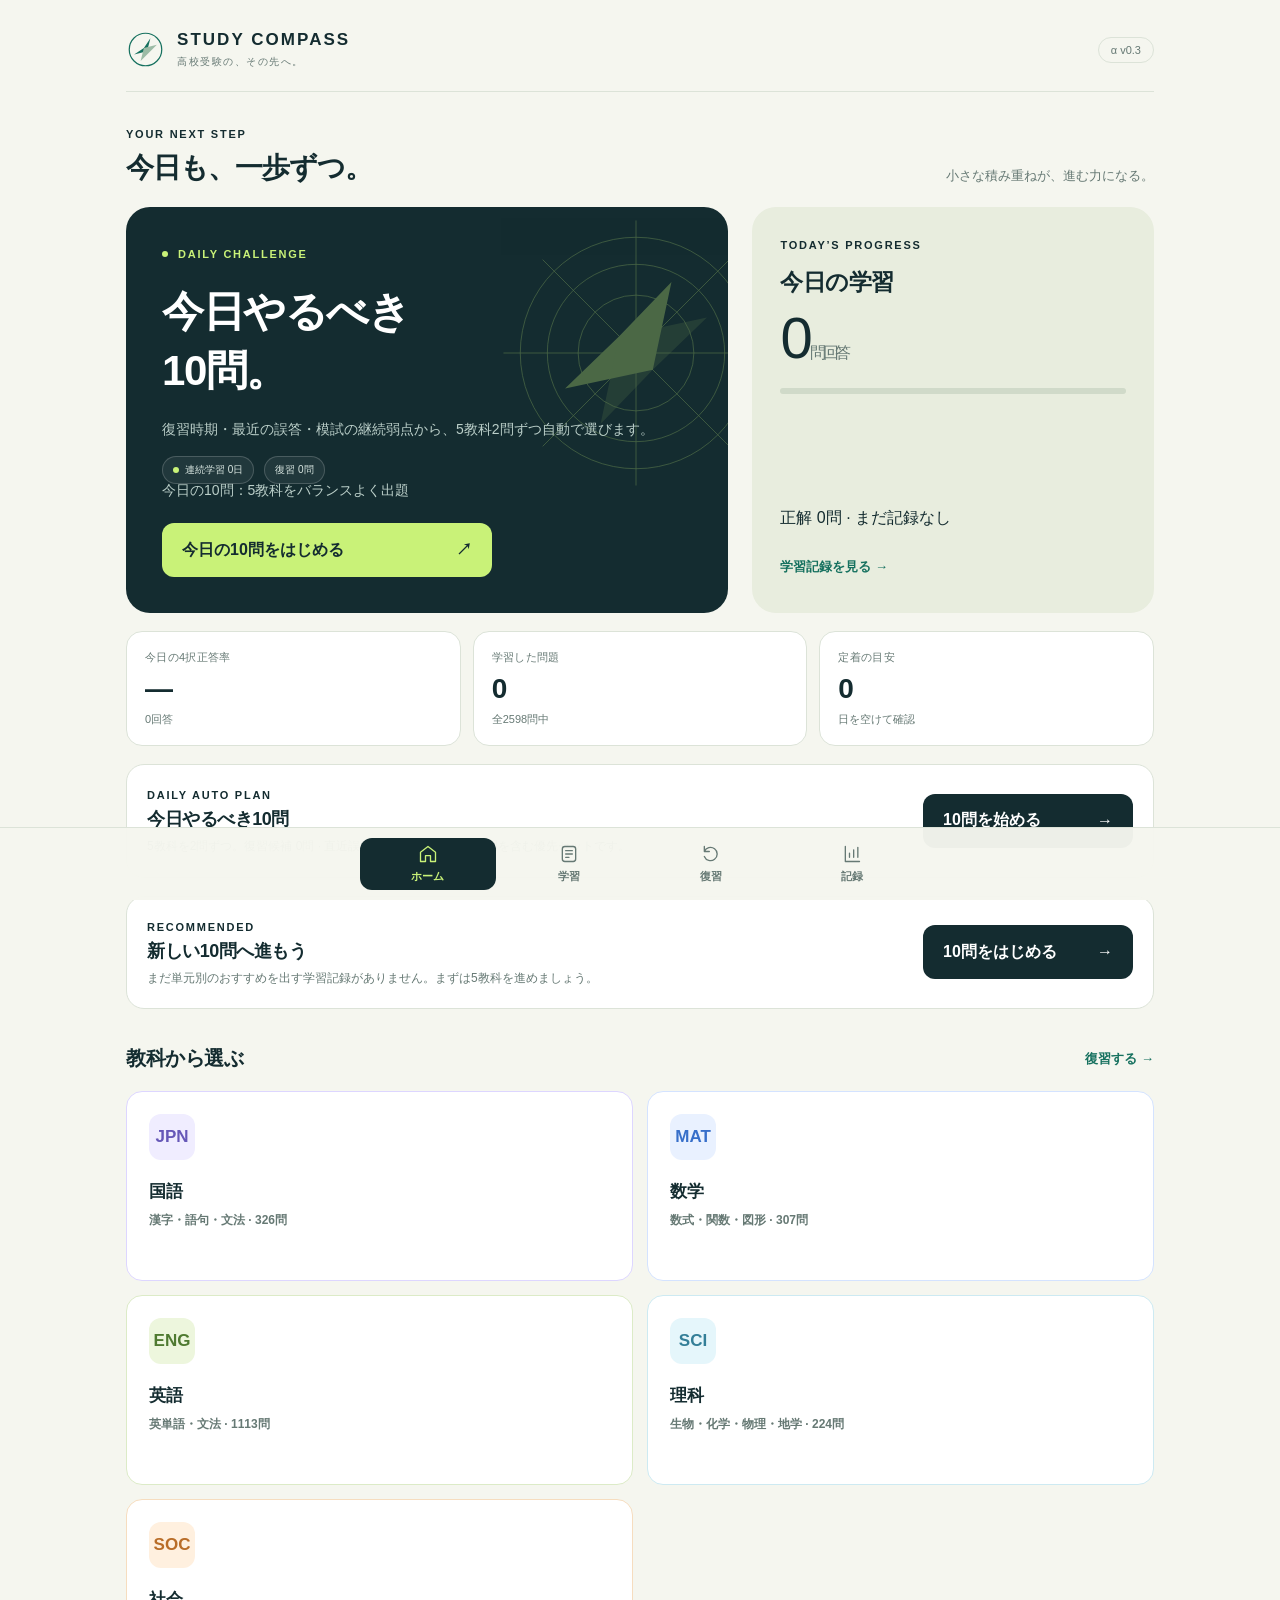
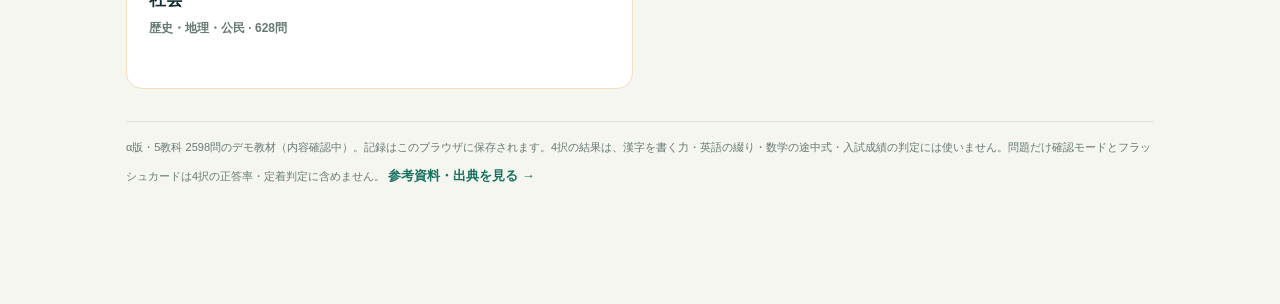
==== commit 6d22812d: "Propose verified READY questions only" ====
--- a/index.html
+++ b/index.html
@@ -116,7 +116,7 @@
 
 .history-recommended{border-top:1px solid var(--line);margin-top:16px;padding-top:18px}.history-recommended h2{font-size:20px;line-height:1.6;margin:8px 0}.history-overview a.text-button{display:inline-block;text-decoration:none}.history-extra>details>summary{font-weight:700;min-height:44px;display:list-item;cursor:pointer;line-height:1.8;padding:10px 0}.history-extra-content{padding-top:16px}.history-extra-content>.panel{margin-bottom:16px}#history-chapters,#history-extra{scroll-margin-top:20px}.recommendation-rule{margin-top:12px}.recommendation-rule summary{cursor:pointer;font-size:13px;min-height:44px;padding:12px 0}@media(max-width:500px){.history-extra{padding:16px}.history-extra-content>.panel{padding:16px}.history-recommended .primary{width:100%;min-height:48px}}
 </style><main><header><div class="brand"><svg class="logo" viewBox="0 0 48 48" aria-hidden="true"><circle cx="24" cy="24" r="20" fill="none" stroke="currentColor" stroke-width="1.5"/><path d="M30 10 26 26 10 30 22 22Z" fill="currentColor"/><path d="m18 38 4-16 16-4-12 12Z" fill="#9cbba5"/></svg><div><div class="wordmark">STUDY COMPASS</div><small>高校受験の、その先へ。</small></div></div><span class="version">α v0.3</span></header><div id="message" role="status"></div><div id="view"></div></main><nav id="nav"><div></div></nav><script>
-const SOCIAL = [{"id":"SC-SOC-HIS-000001","subject":"社会","grade":"中1","unit":"歴史・古代","field_name":"歴史","topic_name":"飛鳥","q":"推古天皇のもとで政治を助けたとされる人物は？","answer":"聖徳太子","options":["聖徳太子","藤原道長","源頼朝","徳川家康"],"ex":"聖徳太子は推古天皇のもとで政治を助けたとされます。"},{"id":"SC-SOC-HIS-000002","subject":"社会","grade":"中1","unit":"歴史・古代","field_name":"歴史","topic_name":"奈良","q":"710年に都が移された場所は？","answer":"平城京","options":["藤原京","平城京","平安京","長岡京"],"ex":"710年に平城京へ都が移されました。"},{"id":"SC-SOC-HIS-000003","subject":"社会","grade":"中1","unit":"歴史・古代","field_name":"歴史","topic_name":"平安","q":"平安京へ都が移された年は？","answer":"794年","options":["645年","710年","794年","1185年"],"ex":"794年、桓武天皇が都を平安京へ移しました。"},{"id":"SC-SOC-HIS-000004","subject":"社会","grade":"中2","unit":"歴史・中世","field_name":"歴史","topic_name":"鎌倉","q":"鎌倉幕府を開いた人物は？","answer":"源頼朝","options":["源頼朝","源義経","足利尊氏","徳川家康"],"ex":"源頼朝が鎌倉に武家政権を築きました。"},{"id":"SC-SOC-HIS-000005","subject":"社会","grade":"中2","unit":"歴史・中世","field_name":"歴史","topic_name":"鎌倉","q":"13世紀後半に日本へ襲来した勢力は？","answer":"元","options":["元","唐","明","清"],"ex":"13世紀後半、元が日本へ襲来しました。"},{"id":"SC-SOC-HIS-000006","subject":"社会","grade":"中2","unit":"歴史・近世","field_name":"歴史","topic_name":"江戸初期","q":"江戸幕府を開いた人物は？","answer":"徳川家康","options":["織田信長","豊臣秀吉","徳川家康","徳川吉宗"],"ex":"徳川家康は1603年に征夷大将軍となり、江戸幕府を開きました。"},{"id":"SC-SOC-HIS-000007","subject":"社会","grade":"中2","unit":"歴史・近世","field_name":"歴史","topic_name":"江戸初期","q":"江戸幕府が大名統制のために用いた制度は？","answer":"参勤交代","options":["参勤交代","廃藩置県","班田収授法","地租改正"],"ex":"参勤交代は、大名が江戸と領地を往復する仕組みで、大名統制に役立ちました。"},{"id":"SC-SOC-HIS-000008","subject":"社会","grade":"中3","unit":"歴史・近現代","field_name":"歴史","topic_name":"明治","q":"明治政府が1868年に示した政治方針は？","answer":"五箇条の御誓文","options":["五箇条の御誓文","教育勅語","大日本帝国憲法","廃藩置県"],"ex":"新政府の基本方針として五箇条の御誓文が示されました。"},{"id":"SC-SOC-HIS-000009","subject":"社会","grade":"中3","unit":"歴史・近現代","field_name":"歴史","topic_name":"明治","q":"大日本帝国憲法が発布された年は？","answer":"1889年","options":["1868年","1889年","1894年","1946年"],"ex":"大日本帝国憲法は1889年に発布されました。"},{"id":"SC-SOC-HIS-000010","subject":"社会","grade":"中3","unit":"歴史・近現代","field_name":"歴史","topic_name":"昭和戦後","q":"1947年5月3日に施行された憲法は？","answer":"日本国憲法","options":["日本国憲法","大日本帝国憲法","十七条の憲法","五箇条の御誓文"],"ex":"日本国憲法は1947年5月3日に施行されました。"},{"id":"SC-SOC-CIV-000011","subject":"社会","grade":"中3","unit":"公民・政治","field_name":"公民","topic_name":"政治","q":"日本の国会を構成する2つの議院は？","answer":"衆議院と参議院","options":["衆議院と参議院","衆議院と貴族院","参議院と貴族院","衆議院と元老院"],"ex":"日本の国会は衆議院と参議院の二院制です。"},{"id":"SC-SOC-CIV-000012","subject":"社会","grade":"中3","unit":"公民・政治","field_name":"公民","topic_name":"政治","q":"国の法律を制定する機関は？","answer":"国会","options":["国会","内閣","最高裁判所","都道府県議会"],"ex":"日本国憲法で国会は唯一の立法機関とされています。"},{"id":"SC-SOC-CIV-000013","subject":"社会","grade":"中3","unit":"公民・政治","field_name":"公民","topic_name":"政治","q":"内閣総理大臣を指名する機関は？","answer":"国会","options":["国会","内閣","最高裁判所","天皇"],"ex":"内閣総理大臣は国会議員の中から国会が指名します。"},{"id":"SC-SOC-CIV-000014","subject":"社会","grade":"中3","unit":"公民・政治","field_name":"公民","topic_name":"政治","q":"法律や命令が憲法に違反しないか裁判所が判断する権限は？","answer":"違憲審査権","options":["違憲審査権","行政権","立法権","請願権"],"ex":"裁判所には違憲審査権があります。"},{"id":"SC-SOC-GEO-000015","subject":"社会","grade":"中1","unit":"地理・世界","field_name":"地理","topic_name":"世界地理","q":"赤道の緯度は？","answer":"0度","options":["0度","北緯23.4度","北緯35度","北緯90度"],"ex":"赤道は緯度0度を示します。"},{"id":"SC-SOC-GEO-000016","subject":"社会","grade":"中1","unit":"地理・日本","field_name":"地理","topic_name":"日本地理","q":"日本の標準時の基準となる経線は？","answer":"東経135度","options":["東経120度","東経130度","東経135度","東経140度"],"ex":"日本標準時は東経135度の経線を基準にしています。"},{"id":"SC-SOC-GEO-000017","subject":"社会","grade":"中1","unit":"地理・日本","field_name":"地理","topic_name":"日本地理","q":"日本の都道府県の数は？","answer":"47","options":["43","45","47","49"],"ex":"日本には1都1道2府43県、合計47都道府県があります。"},{"id":"SC-SOC-GEO-000018","subject":"社会","grade":"中1","unit":"地理・世界","field_name":"地理","topic_name":"世界地理","q":"世界で最も面積が大きい大陸は？","answer":"ユーラシア大陸","options":["ユーラシア大陸","アフリカ大陸","北アメリカ大陸","南アメリカ大陸"],"ex":"ユーラシア大陸は世界最大の大陸です。"},{"id":"SC-SOC-GEO-000019","subject":"社会","grade":"中1","unit":"地理・世界","field_name":"地理","topic_name":"世界地理","q":"経度0度の基準となる線は？","answer":"本初子午線","options":["本初子午線","赤道","北回帰線","日付変更線"],"ex":"経度は本初子午線を基準に東経・西経で表します。"},{"id":"SC-SOC-GEO-000020","subject":"社会","grade":"中1","unit":"地理・日本","field_name":"地理","topic_name":"日本地理","q":"日本で最も面積が大きい都道府県は？","answer":"北海道","options":["北海道","岩手県","長野県","新潟県"],"ex":"都道府県の中で最も面積が大きいのは北海道です。"},{"id":"SC-SOC-HIS-000021","subject":"社会","grade":"中1","unit":"歴史・古代","field_name":"歴史","topic_name":"弥生","q":"邪馬台国の女王として中国の史書に記された人物は？","answer":"卑弥呼","options":["卑弥呼","推古天皇","紫式部","北条政子"],"ex":"卑弥呼は邪馬台国の女王として『魏志』倭人伝に記されています。"},{"id":"SC-SOC-HIS-000022","subject":"社会","grade":"中1","unit":"歴史・古代","field_name":"歴史","topic_name":"飛鳥","q":"大化の改新につながる政変が起きた年は？","answer":"645年","options":["538年","645年","710年","794年"],"ex":"645年の政変をきっかけに政治改革が進められました。"},{"id":"SC-SOC-HIS-000023","subject":"社会","grade":"中1","unit":"歴史・古代","field_name":"歴史","topic_name":"奈良","q":"奈良時代の都として知られるのは？","answer":"平城京","options":["平城京","平安京","鎌倉","江戸"],"ex":"710年に平城京へ都が移され、奈良時代が始まりました。"},{"id":"SC-SOC-HIS-000024","subject":"社会","grade":"中1","unit":"歴史・古代","field_name":"歴史","topic_name":"奈良","q":"唐の制度や文化を学ぶため日本から派遣された使節は？","answer":"遣唐使","options":["遣唐使","遣隋使","勘合船","朱印船"],"ex":"日本は唐の制度や文化を学ぶため遣唐使を派遣しました。"},{"id":"SC-SOC-HIS-000025","subject":"社会","grade":"中1","unit":"歴史・古代","field_name":"歴史","topic_name":"平安","q":"平安時代に摂関政治を行った代表的な氏族は？","answer":"藤原氏","options":["藤原氏","平氏","源氏","北条氏"],"ex":"藤原氏は摂政・関白の地位を利用して政治の実権を握りました。"},{"id":"SC-SOC-HIS-000026","subject":"社会","grade":"中2","unit":"歴史・中世","field_name":"歴史","topic_name":"鎌倉","q":"鎌倉幕府の将軍と御家人の主従関係を表す言葉は？","answer":"御恩と奉公","options":["御恩と奉公","公地公民","富国強兵","殖産興業"],"ex":"将軍が御恩を与え、御家人が奉公する関係が基本でした。"},{"id":"SC-SOC-HIS-000027","subject":"社会","grade":"中2","unit":"歴史・中世","field_name":"歴史","topic_name":"室町","q":"室町幕府を開いた人物は？","answer":"足利尊氏","options":["足利尊氏","足利義満","源頼朝","徳川家康"],"ex":"足利尊氏が京都に室町幕府を開きました。"},{"id":"SC-SOC-HIS-000028","subject":"社会","grade":"中2","unit":"歴史・中世","field_name":"歴史","topic_name":"室町","q":"1467年に始まった内乱は？","answer":"応仁の乱","options":["応仁の乱","承久の乱","壬申の乱","島原・天草一揆"],"ex":"応仁の乱は1467年に始まり、戦国時代へつながる要因の一つとなりました。"},{"id":"SC-SOC-HIS-000029","subject":"社会","grade":"中2","unit":"歴史・近世","field_name":"歴史","topic_name":"戦国","q":"全国統一を進め、本能寺の変で倒れた武将は？","answer":"織田信長","options":["織田信長","豊臣秀吉","徳川家康","明智光秀"],"ex":"織田信長は全国統一を進めましたが、1582年の本能寺の変で倒れました。"},{"id":"SC-SOC-HIS-000030","subject":"社会","grade":"中2","unit":"歴史・近世","field_name":"歴史","topic_name":"安土桃山","q":"太閤検地や刀狩を行った人物は？","answer":"豊臣秀吉","options":["豊臣秀吉","織田信長","徳川家康","徳川吉宗"],"ex":"豊臣秀吉は太閤検地や刀狩を進め、全国統一を完成させました。"},{"id":"SC-SOC-HIS-000031","subject":"社会","grade":"中2","unit":"歴史・近世","field_name":"歴史","topic_name":"江戸初期","q":"江戸幕府が大名を将軍家との関係で分けた分類は？","answer":"親藩・譜代・外様","options":["親藩・譜代・外様","公家・武家・寺社","士農工商・町人","天領・藩領・寺領"],"ex":"幕府は大名を将軍家との関係などにより、親藩・譜代・外様に分類しました。"},{"id":"SC-SOC-HIS-000032","subject":"社会","grade":"中2","unit":"歴史・近世","field_name":"歴史","topic_name":"江戸中期","q":"徳川吉宗が行った政治改革は？","answer":"享保の改革","options":["享保の改革","寛政の改革","天保の改革","大化の改新"],"ex":"徳川吉宗は8代将軍として享保の改革を行いました。"},{"id":"SC-SOC-HIS-000033","subject":"社会","grade":"中3","unit":"歴史・近現代","field_name":"歴史","topic_name":"明治","q":"廃藩置県が行われた年は？","answer":"1871年","options":["1868年","1871年","1889年","1894年"],"ex":"1871年に廃藩置県が行われ、府県が置かれました。"},{"id":"SC-SOC-HIS-000034","subject":"社会","grade":"中3","unit":"歴史・近現代","field_name":"歴史","topic_name":"明治","q":"自由民権運動を代表する人物の一人は？","answer":"板垣退助","options":["板垣退助","伊藤博文","大久保利通","福沢諭吉"],"ex":"板垣退助は自由民権運動を進めた代表的人物の一人です。"},{"id":"SC-SOC-HIS-000035","subject":"社会","grade":"中3","unit":"歴史・近現代","field_name":"歴史","topic_name":"明治","q":"日清戦争と日露戦争のうち、先に起こったのは？","answer":"日清戦争","options":["日清戦争","日露戦争","同じ年","どちらも第一次世界大戦後"],"ex":"日清戦争は1894〜1895年、日露戦争は1904〜1905年です。"},{"id":"SC-SOC-HIS-000036","subject":"社会","grade":"中3","unit":"歴史・近現代","field_name":"歴史","topic_name":"大正","q":"第一次世界大戦後に設立された国際機関は？","answer":"国際連盟","options":["国際連盟","国際連合","EU","ASEAN"],"ex":"第一次世界大戦後、国際平和を目指して国際連盟が設立されました。"},{"id":"SC-SOC-HIS-000037","subject":"社会","grade":"中3","unit":"歴史・近現代","field_name":"歴史","topic_name":"昭和戦後","q":"日本国憲法が施行された年は？","answer":"1947年","options":["1945年","1946年","1947年","1951年"],"ex":"日本国憲法は1946年に公布され、1947年に施行されました。"},{"id":"SC-SOC-GEO-000038","subject":"社会","grade":"中1","unit":"地理・世界","field_name":"地理","topic_name":"世界地理","q":"0度の経線を何という？","answer":"本初子午線","options":["本初子午線","赤道","日付変更線","北回帰線"],"ex":"本初子午線は経度0度の基準となる経線です。"},{"id":"SC-SOC-GEO-000039","subject":"社会","grade":"中1","unit":"地理・世界","field_name":"地理","topic_name":"世界地理","q":"緯線は主にどの方向にのびる？","answer":"東西方向","options":["東西方向","南北方向","北東から南西","一定しない"],"ex":"緯線は赤道と平行に東西方向へ引かれます。"},{"id":"SC-SOC-GEO-000040","subject":"社会","grade":"中1","unit":"地理・日本","field_name":"地理","topic_name":"日本地理","q":"日本で最も長い川は？","answer":"信濃川","options":["信濃川","利根川","石狩川","北上川"],"ex":"信濃川は日本で最も長い川です。"},{"id":"SC-SOC-GEO-000041","subject":"社会","grade":"中1","unit":"地理・日本","field_name":"地理","topic_name":"日本地理","q":"日本で最も広い湖は？","answer":"琵琶湖","options":["琵琶湖","霞ヶ浦","サロマ湖","猪苗代湖"],"ex":"琵琶湖は滋賀県にある日本最大の湖です。"},{"id":"SC-SOC-GEO-000042","subject":"社会","grade":"中1","unit":"地理・日本","field_name":"地理","topic_name":"日本地理","q":"日本はユーラシア大陸のどちら側に位置する？","answer":"東側","options":["東側","西側","南端","中央部"],"ex":"日本はユーラシア大陸の東側、太平洋の西側に位置します。"},{"id":"SC-SOC-CIV-000043","subject":"社会","grade":"中3","unit":"公民・政治","field_name":"公民","topic_name":"政治","q":"衆議院と参議院から成る国会の仕組みを何という？","answer":"二院制","options":["二院制","三権分立","議院内閣制","地方自治"],"ex":"日本の国会は衆議院と参議院の二院制です。"},{"id":"SC-SOC-CIV-000044","subject":"社会","grade":"中3","unit":"公民・政治","field_name":"公民","topic_name":"政治","q":"国の三権のうち、行政を担当する機関は？","answer":"内閣","options":["内閣","国会","裁判所","地方議会"],"ex":"国の三権のうち、行政を担うのが内閣です。"},{"id":"SC-SOC-CIV-000045","subject":"社会","grade":"中3","unit":"公民・政治","field_name":"公民","topic_name":"政治","q":"都道府県知事や市町村長などをまとめて何という？","answer":"首長","options":["首長","議長","裁判官","大臣"],"ex":"都道府県知事や市町村長などを総称して首長といいます。"},{"id":"SC-SOC-CIV-000046","subject":"社会","grade":"中3","unit":"公民・経済","field_name":"公民","topic_name":"経済","q":"供給が変わらないとき、需要が増えると一般に価格はどうなりやすい？","answer":"上がりやすい","options":["上がりやすい","下がりやすい","必ず同じ","必ず0になる"],"ex":"市場では需要と供給の関係によって価格が変動します。"},{"id":"SC-SOC-CIV-000047","subject":"社会","grade":"中3","unit":"公民・経済","field_name":"公民","topic_name":"経済","q":"日本の中央銀行は？","answer":"日本銀行","options":["日本銀行","財務省","金融庁","ゆうちょ銀行"],"ex":"日本銀行は日本の中央銀行です。"},{"id":"SC-SOC-CIV-000048","subject":"社会","grade":"中3","unit":"公民・国際","field_name":"公民","topic_name":"国際社会","q":"国際連合の本部がある都市は？","answer":"ニューヨーク","options":["ニューヨーク","ジュネーブ","パリ","ロンドン"],"ex":"国際連合の本部はアメリカ合衆国のニューヨークにあります。"},{"id":"SC-SOC-CIV-000049","subject":"社会","grade":"中3","unit":"公民・国際","field_name":"公民","topic_name":"国際社会","q":"国際連合の略称として一般に使われる英字は？","answer":"UN","options":["UN","EU","WHO","WTO"],"ex":"United Nationsの略としてUNが使われます。"},{"id":"SC-SOC-CIV-000050","subject":"社会","grade":"中3","unit":"公民・権利","field_name":"公民","topic_name":"基本的人権","q":"日本国憲法で保障されている基本的な権利は？","answer":"基本的人権","options":["基本的人権","参政権だけ","納税の義務","行政権"],"ex":"日本国憲法は基本的人権の尊重を基本原理の一つとしています。"},{"id":"SC-SOC-CIV-000051","subject":"社会","grade":"中3","unit":"公民・経済","field_name":"公民","topic_name":"経済","q":"商品やサービスを買おうとする量を何という？","answer":"需要","options":["需要","供給","生産","輸出"],"ex":"消費者が商品やサービスを買おうとする量を需要といいます。"},{"id":"SC-SOC-CIV-000052","subject":"社会","grade":"中3","unit":"公民・経済","field_name":"公民","topic_name":"経済","q":"商品やサービスを売ろうとする量を何という？","answer":"供給","options":["供給","需要","消費","輸入"],"ex":"生産者などが商品やサービスを市場に出そうとする量を供給といいます。"},{"id":"SC-SOC-CIV-000053","subject":"社会","grade":"中3","unit":"公民・権利","field_name":"公民","topic_name":"基本的人権","q":"日本国憲法で保障される、思想・良心の自由はどの権利に含まれる？","answer":"自由権","options":["自由権","社会権","参政権だけ","請求権だけ"],"ex":"思想・良心の自由などは、国家から不当に制約されないための自由権に含まれます。"},{"id":"SC-SOC-CIV-000054","subject":"社会","grade":"中3","unit":"公民・権利","field_name":"公民","topic_name":"基本的人権","q":"健康で文化的な最低限度の生活を営む権利は？","answer":"生存権","options":["生存権","選挙権","請願権","財産権"],"ex":"日本国憲法25条は生存権を保障しています。"},{"id":"SC-SOC-CIV-000055","subject":"社会","grade":"中3","unit":"公民・国際","field_name":"公民","topic_name":"国際社会","q":"国際連合の安全保障理事会で、常任理事国が持つ特別な権限は？","answer":"拒否権","options":["拒否権","解散権","課税権","立法権"],"ex":"安全保障理事会の常任理事国には、実質事項の決議に対する拒否権があります。"},{"id":"SC-SOC-CIV-000056","subject":"社会","grade":"中3","unit":"公民・権利","field_name":"公民","topic_name":"基本的人権","q":"日本国憲法で、健康で文化的な最低限度の生活を営む権利を何という？","answer":"生存権","options":["生存権","参政権","請願権","財産権"],"ex":"日本国憲法第25条は、健康で文化的な最低限度の生活を営む権利を保障しています。"},{"id":"SC-SOC-CIV-000057","subject":"社会","grade":"中3","unit":"公民・権利","field_name":"公民","topic_name":"基本的人権","q":"国民が政治に参加する権利をまとめて何という？","answer":"参政権","options":["参政権","社会権","自由権","平等権"],"ex":"選挙権など、政治に参加するための権利を参政権といいます。"},{"id":"SC-SOC-CIV-000058","subject":"社会","grade":"中3","unit":"公民・権利","field_name":"公民","topic_name":"基本的人権","q":"思想・良心の自由や表現の自由などを含む基本的人権の分類は？","answer":"自由権","options":["自由権","社会権","参政権","請求権"],"ex":"国家から不当に干渉されず自由に活動することを保障する権利を自由権といいます。"},{"id":"SC-SOC-CIV-000059","subject":"社会","grade":"中3","unit":"公民・国際","field_name":"公民","topic_name":"国際社会","q":"国際連合で、国際平和と安全の維持に主要な責任を負う機関は？","answer":"安全保障理事会","options":["安全保障理事会","総会","国際司法裁判所","事務局"],"ex":"国際連合の安全保障理事会は、国際平和と安全の維持に主要な責任を負います。"},{"id":"SC-SOC-CIV-000060","subject":"社会","grade":"中3","unit":"公民・国際","field_name":"公民","topic_name":"国際社会","q":"国際連合安全保障理事会の常任理事国が持つ、実質的に決議を成立させない権限を何という？","answer":"拒否権","options":["拒否権","解散権","違憲審査権","請願権"],"ex":"安全保障理事会の実質事項では、常任理事国の反対票が決議成立を妨げるため、一般に拒否権と呼ばれます。"},{"id":"SC-SOC-CIV-000061","subject":"社会","grade":"中3","unit":"公民・国際","field_name":"公民","topic_name":"国際社会","q":"国と国との間で結ばれる合意で、国内で承認手続を経て効力を持つものを何という？","answer":"条約","options":["条約","条例","政令","判例"],"ex":"国家間の合意のうち、国際法上の権利や義務を定めるものを条約といいます。"},{"id":"SC-SOC-CIV-000062","subject":"社会","grade":"中3","unit":"公民・経済","field_name":"公民","topic_name":"経済","q":"ある商品の価格が下がったとき、ほかの条件が同じなら需要量は一般にどうなる？","answer":"増える","options":["増える","減る","必ず0になる","変化しない"],"ex":"一般に価格が下がると、その商品を買いたい量である需要量は増える傾向があります。"},{"id":"SC-SOC-CIV-000063","subject":"社会","grade":"中3","unit":"公民・経済","field_name":"公民","topic_name":"経済","q":"企業どうしが価格や品質などで競い合うことを何という？","answer":"競争","options":["競争","独占","租税","社会保障"],"ex":"市場では企業が価格や品質、サービスなどをめぐって競争します。"},{"id":"SC-SOC-GEO-000064","subject":"社会","grade":"中1","unit":"地理・世界","field_name":"地理","topic_name":"世界地理","q":"赤道付近が一年を通して高温になりやすい主な理由は？","answer":"太陽の光が強く当たりやすいから","options":["太陽の光が強く当たりやすいから","海抜が高い地域が多いから","寒流の影響が強いから","太陽が地平線近くに見えるから"],"ex":"赤道付近は太陽高度が高く、年間を通して強い日射を受けやすいため高温になりやすい地域です。"},{"id":"SC-SOC-GEO-000065","subject":"社会","grade":"中1","unit":"地理・世界","field_name":"地理","topic_name":"世界地理","q":"世界の気候を考えるとき、緯度が高くなるほど一般に気温が低くなる主な理由は？","answer":"太陽の光が斜めに当たりやすくなるから","options":["太陽の光が斜めに当たりやすくなるから","地球から遠くなるから","海がなくなるから","空気がなくなるから"],"ex":"高緯度ほど太陽光が斜めに当たり、単位面積あたりに受けるエネルギーが小さくなります。"},{"id":"SC-SOC-GEO-000066","subject":"社会","grade":"中1","unit":"地理・世界","field_name":"地理","topic_name":"世界地理","q":"季節によって風向きが大きく変わる風を何という？","answer":"季節風（モンスーン）","options":["季節風（モンスーン）","偏西風","貿易風","海風"],"ex":"大陸と海洋の温まり方の違いなどにより、季節で風向きが変わる風を季節風といいます。"},{"id":"SC-SOC-HIS-000067","subject":"社会","grade":"中2","unit":"歴史・中世","field_name":"歴史","topic_name":"鎌倉","q":"鎌倉幕府で、将軍を補佐し政治の実権を握った役職は？","answer":"執権","options":["執権","関白","老中","大老"],"ex":"鎌倉幕府では北条氏が執権となり、政治の実権を握りました。"},{"id":"SC-SOC-HIS-000068","subject":"社会","grade":"中2","unit":"歴史・中世","field_name":"歴史","topic_name":"室町","q":"室町幕府の第3代将軍で、金閣を建てた人物は？","answer":"足利義満","options":["足利義満","足利尊氏","足利義政","源頼朝"],"ex":"足利義満は室町幕府第3代将軍で、京都の北山に金閣を建てました。"},{"id":"SC-SOC-HIS-000069","subject":"社会","grade":"中1","unit":"歴史・古代","field_name":"歴史","topic_name":"旧石器","q":"土器の使用が始まるより前、日本で狩りや採集を中心に暮らした時代は？","answer":"旧石器時代","options":["旧石器時代","縄文時代","弥生時代","古墳時代"],"ex":"日本の旧石器時代は、土器の使用が始まる前の時代です。打製石器は縄文時代にも使われたため、それだけでは時代を特定できません。"},{"id":"SC-SOC-HIS-000070","subject":"社会","grade":"中1","unit":"歴史・古代","field_name":"歴史","topic_name":"縄文","q":"縄文時代の人々が食べ物の煮炊きなどに使った土器は？","answer":"縄文土器","options":["縄文土器","弥生土器","須恵器","土師器"],"ex":"縄文時代には、表面に縄目の文様を持つ縄文土器が使われました。"},{"id":"SC-SOC-HIS-000071","subject":"社会","grade":"中1","unit":"歴史・古代","field_name":"歴史","topic_name":"縄文","q":"縄文時代の代表的な住居は？","answer":"竪穴住居","options":["竪穴住居","高床倉庫","寝殿造","書院造"],"ex":"縄文時代には、地面を掘り下げて柱を立てる竪穴住居が広く使われました。"},{"id":"SC-SOC-HIS-000072","subject":"社会","grade":"中1","unit":"歴史・古代","field_name":"歴史","topic_name":"弥生","q":"弥生時代に日本各地へ広がった農業は？","answer":"稲作","options":["稲作","酪農","茶の栽培","綿花栽培"],"ex":"弥生時代には大陸から伝わった水田稲作が広がりました。"},{"id":"SC-SOC-HIS-000073","subject":"社会","grade":"中1","unit":"歴史・古代","field_name":"歴史","topic_name":"弥生","q":"弥生時代の収穫物を保存するために使われた建物は？","answer":"高床倉庫","options":["高床倉庫","竪穴住居","校倉造","寝殿造"],"ex":"高床倉庫は湿気や害虫を防ぎ、米などの保存に適していました。"},{"id":"SC-SOC-HIS-000074","subject":"社会","grade":"中1","unit":"歴史・古代","field_name":"歴史","topic_name":"弥生","q":"『魏志』倭人伝に記された邪馬台国の女王は？","answer":"卑弥呼","options":["卑弥呼","推古天皇","持統天皇","額田王"],"ex":"卑弥呼は邪馬台国の女王として中国の『魏志』倭人伝に記されています。"},{"id":"SC-SOC-HIS-000075","subject":"社会","grade":"中1","unit":"歴史・古代","field_name":"歴史","topic_name":"古墳","q":"大規模な前方後円墳が多く造られた時代は？","answer":"古墳時代","options":["古墳時代","縄文時代","奈良時代","鎌倉時代"],"ex":"古墳時代には有力者の墓として前方後円墳などの大きな古墳が造られました。"},{"id":"SC-SOC-HIS-000076","subject":"社会","grade":"中1","unit":"歴史・古代","field_name":"歴史","topic_name":"古墳","q":"古墳の周囲などに置かれた素焼きの土製品は？","answer":"埴輪","options":["埴輪","土偶","銅鐸","木簡"],"ex":"埴輪は古墳の周囲や上に並べられた素焼きの土製品です。"},{"id":"SC-SOC-HIS-000077","subject":"社会","grade":"中1","unit":"歴史・古代","field_name":"歴史","topic_name":"飛鳥","q":"冠位十二階や十七条の憲法に関わった人物は？","answer":"聖徳太子","options":["聖徳太子","中大兄皇子","藤原道長","聖武天皇"],"ex":"聖徳太子は推古天皇のもとで政治を助け、冠位十二階や十七条の憲法に関わったとされます。"},{"id":"SC-SOC-HIS-000078","subject":"社会","grade":"中1","unit":"歴史・古代","field_name":"歴史","topic_name":"飛鳥","q":"645年の政変をきっかけに始まった改革を何という？","answer":"大化の改新","options":["大化の改新","壬申の乱","承久の乱","応仁の乱"],"ex":"645年の政変をきっかけに、中大兄皇子や中臣鎌足らが政治改革を進めました。"},{"id":"SC-SOC-HIS-000079","subject":"社会","grade":"中1","unit":"歴史・古代","field_name":"歴史","topic_name":"奈良","q":"710年に都が置かれた場所は？","answer":"平城京","options":["平城京","平安京","藤原京","長岡京"],"ex":"710年に都が平城京へ移され、奈良時代が始まりました。"},{"id":"SC-SOC-HIS-000080","subject":"社会","grade":"中1","unit":"歴史・古代","field_name":"歴史","topic_name":"奈良","q":"聖武天皇が国ごとに建立を命じた寺院は？","answer":"国分寺・国分尼寺","options":["国分寺・国分尼寺","延暦寺","東福寺","金閣"],"ex":"聖武天皇は仏教の力で国を守ろうとし、国分寺・国分尼寺の建立を命じました。"},{"id":"SC-SOC-HIS-000081","subject":"社会","grade":"中1","unit":"歴史・古代","field_name":"歴史","topic_name":"奈良","q":"奈良時代に完成した、日本最古の和歌集は？","answer":"万葉集","options":["万葉集","古今和歌集","新古今和歌集","梁塵秘抄"],"ex":"万葉集は奈良時代に成立した日本最古の和歌集です。"},{"id":"SC-SOC-HIS-000082","subject":"社会","grade":"中1","unit":"歴史・古代","field_name":"歴史","topic_name":"平安","q":"794年に都を平安京へ移した天皇は？","answer":"桓武天皇","options":["桓武天皇","聖武天皇","天智天皇","後醍醐天皇"],"ex":"桓武天皇は794年に都を平安京へ移しました。"},{"id":"SC-SOC-HIS-000083","subject":"社会","grade":"中1","unit":"歴史・古代","field_name":"歴史","topic_name":"平安","q":"摂政・関白の地位を利用して摂関政治を行った氏族は？","answer":"藤原氏","options":["藤原氏","平氏","源氏","北条氏"],"ex":"藤原氏は天皇家との婚姻関係を背景に、摂政・関白として政治の実権を握りました。"},{"id":"SC-SOC-HIS-000084","subject":"社会","grade":"中2","unit":"歴史・中世","field_name":"歴史","topic_name":"鎌倉","q":"鎌倉幕府が全国に守護・地頭を置くきっかけとなった出来事は？","answer":"源義経追討","options":["源義経追討","承久の乱","元寇","応仁の乱"],"ex":"源頼朝は源義経追討を名目に、全国に守護・地頭を置く権限を朝廷から認められました。"},{"id":"SC-SOC-HIS-000085","subject":"社会","grade":"中2","unit":"歴史・中世","field_name":"歴史","topic_name":"鎌倉","q":"将軍と御家人の主従関係を表す言葉は？","answer":"御恩と奉公","options":["御恩と奉公","公地公民","班田収授","殖産興業"],"ex":"将軍が領地などの御恩を与え、御家人が軍役などの奉公をする関係でした。"},{"id":"SC-SOC-HIS-000086","subject":"社会","grade":"中2","unit":"歴史・中世","field_name":"歴史","topic_name":"鎌倉","q":"鎌倉幕府で将軍を補佐し、北条氏が就いた役職は？","answer":"執権","options":["執権","関白","老中","管領"],"ex":"鎌倉幕府では北条氏が執権となり政治の実権を握りました。"},{"id":"SC-SOC-HIS-000087","subject":"社会","grade":"中2","unit":"歴史・中世","field_name":"歴史","topic_name":"鎌倉","q":"1221年、後鳥羽上皇が幕府打倒をめざして起こした戦いは？","answer":"承久の乱","options":["承久の乱","壬申の乱","応仁の乱","島原・天草一揆"],"ex":"1221年に承久の乱が起こり、幕府側が勝利しました。"},{"id":"SC-SOC-HIS-000088","subject":"社会","grade":"中2","unit":"歴史・中世","field_name":"歴史","topic_name":"鎌倉","q":"御成敗式目を制定した執権は？","answer":"北条泰時","options":["北条泰時","北条時宗","北条政子","北条時政"],"ex":"北条泰時は武士の慣習に基づく御成敗式目を制定しました。"},{"id":"SC-SOC-HIS-000089","subject":"社会","grade":"中2","unit":"歴史・中世","field_name":"歴史","topic_name":"鎌倉","q":"元が日本へ二度襲来した出来事を何という？","answer":"元寇","options":["元寇","応仁の乱","倭寇","文永の役"],"ex":"1274年の文永の役と1281年の弘安の役を合わせて元寇と呼びます。"},{"id":"SC-SOC-HIS-000090","subject":"社会","grade":"中2","unit":"歴史・中世","field_name":"歴史","topic_name":"鎌倉","q":"鎌倉時代に浄土宗を開いた人物は？","answer":"法然","options":["法然","親鸞","日蓮","栄西"],"ex":"法然は念仏による救いを説き、浄土宗を開きました。"},{"id":"SC-SOC-HIS-000091","subject":"社会","grade":"中2","unit":"歴史・中世","field_name":"歴史","topic_name":"室町","q":"建武の新政を行った天皇は？","answer":"後醍醐天皇","options":["後醍醐天皇","後鳥羽上皇","桓武天皇","後白河法皇"],"ex":"鎌倉幕府滅亡後、後醍醐天皇は天皇中心の政治である建武の新政を行いました。"},{"id":"SC-SOC-HIS-000092","subject":"社会","grade":"中2","unit":"歴史・中世","field_name":"歴史","topic_name":"室町","q":"室町幕府で将軍を補佐した役職は？","answer":"管領","options":["管領","執権","老中","関白"],"ex":"室町幕府では管領が将軍を補佐しました。"},{"id":"SC-SOC-HIS-000093","subject":"社会","grade":"中2","unit":"歴史・中世","field_name":"歴史","topic_name":"室町","q":"金閣を建て、南北朝の合一を実現した将軍は？","answer":"足利義満","options":["足利義満","足利義政","足利尊氏","足利義昭"],"ex":"足利義満は南北朝の合一を実現し、北山文化を代表する金閣を建てました。"},{"id":"SC-SOC-HIS-000094","subject":"社会","grade":"中2","unit":"歴史・中世","field_name":"歴史","topic_name":"室町","q":"銀閣に代表される文化を何という？","answer":"東山文化","options":["東山文化","北山文化","天平文化","元禄文化"],"ex":"銀閣を中心に発達した文化は東山文化と呼ばれます。"},{"id":"SC-SOC-HIS-000095","subject":"社会","grade":"中2","unit":"歴史・中世","field_name":"歴史","topic_name":"室町","q":"1467年に始まり、戦国時代につながった戦乱は？","answer":"応仁の乱","options":["応仁の乱","承久の乱","壬申の乱","島原・天草一揆"],"ex":"応仁の乱は京都を中心に長期化し、戦国時代につながる要因となりました。"},{"id":"SC-SOC-HIS-000096","subject":"社会","grade":"中2","unit":"歴史・中世","field_name":"歴史","topic_name":"室町","q":"室町時代、農民や地侍などが自治的につくった村を何という？","answer":"惣村","options":["惣村","荘園","城下町","寺内町"],"ex":"惣村では寄合などによって村の運営が行われました。"},{"id":"SC-SOC-HIS-000097","subject":"社会","grade":"中2","unit":"歴史・中世","field_name":"歴史","topic_name":"室町","q":"室町時代に明との間で行われた、勘合を用いた貿易は？","answer":"日明貿易","options":["日明貿易","南蛮貿易","朱印船貿易","日宋貿易"],"ex":"倭寇と区別するため勘合を用いて行われた貿易を日明貿易といいます。"},{"id":"SC-SOC-HIS-000098","subject":"社会","grade":"中2","unit":"歴史・中世","field_name":"歴史","topic_name":"戦国","q":"戦国大名が領国支配のために定めた独自の法律は？","answer":"分国法","options":["分国法","武家諸法度","御成敗式目","公事方御定書"],"ex":"戦国大名は領国を統治するため分国法を定めました。"},{"id":"SC-SOC-HIS-000099","subject":"社会","grade":"中2","unit":"歴史・近世","field_name":"歴史","topic_name":"安土桃山","q":"長篠の戦いで鉄砲を有効に使ったことで知られる武将は？","answer":"織田信長","options":["織田信長","豊臣秀吉","徳川家康","武田信玄"],"ex":"織田信長は長篠の戦いで鉄砲を活用したことで知られます。"},{"id":"SC-SOC-HIS-000100","subject":"社会","grade":"中2","unit":"歴史・近世","field_name":"歴史","topic_name":"安土桃山","q":"太閤検地と刀狩を進めた人物は？","answer":"豊臣秀吉","options":["豊臣秀吉","織田信長","徳川家康","足利義満"],"ex":"豊臣秀吉は太閤検地と刀狩を進め、兵農分離を進展させました。"},{"id":"SC-SOC-HIS-000101","subject":"社会","grade":"中2","unit":"歴史・近世","field_name":"歴史","topic_name":"安土桃山","q":"ヨーロッパ人との交易やキリスト教の伝来に関わる貿易を何という？","answer":"南蛮貿易","options":["南蛮貿易","勘合貿易","朱印船貿易","日宋貿易"],"ex":"16世紀にはポルトガル人やスペイン人との南蛮貿易が行われました。"},{"id":"SC-SOC-HIS-000102","subject":"社会","grade":"中2","unit":"歴史・近世","field_name":"歴史","topic_name":"江戸初期","q":"1603年に征夷大将軍となり江戸幕府を開いた人物は？","answer":"徳川家康","options":["徳川家康","徳川秀忠","徳川家光","豊臣秀吉"],"ex":"徳川家康は1603年に征夷大将軍となり江戸幕府を開きました。"},{"id":"SC-SOC-HIS-000103","subject":"社会","grade":"中2","unit":"歴史・近世","field_name":"歴史","topic_name":"江戸初期","q":"大名を親藩・譜代・外様に分けた幕府の目的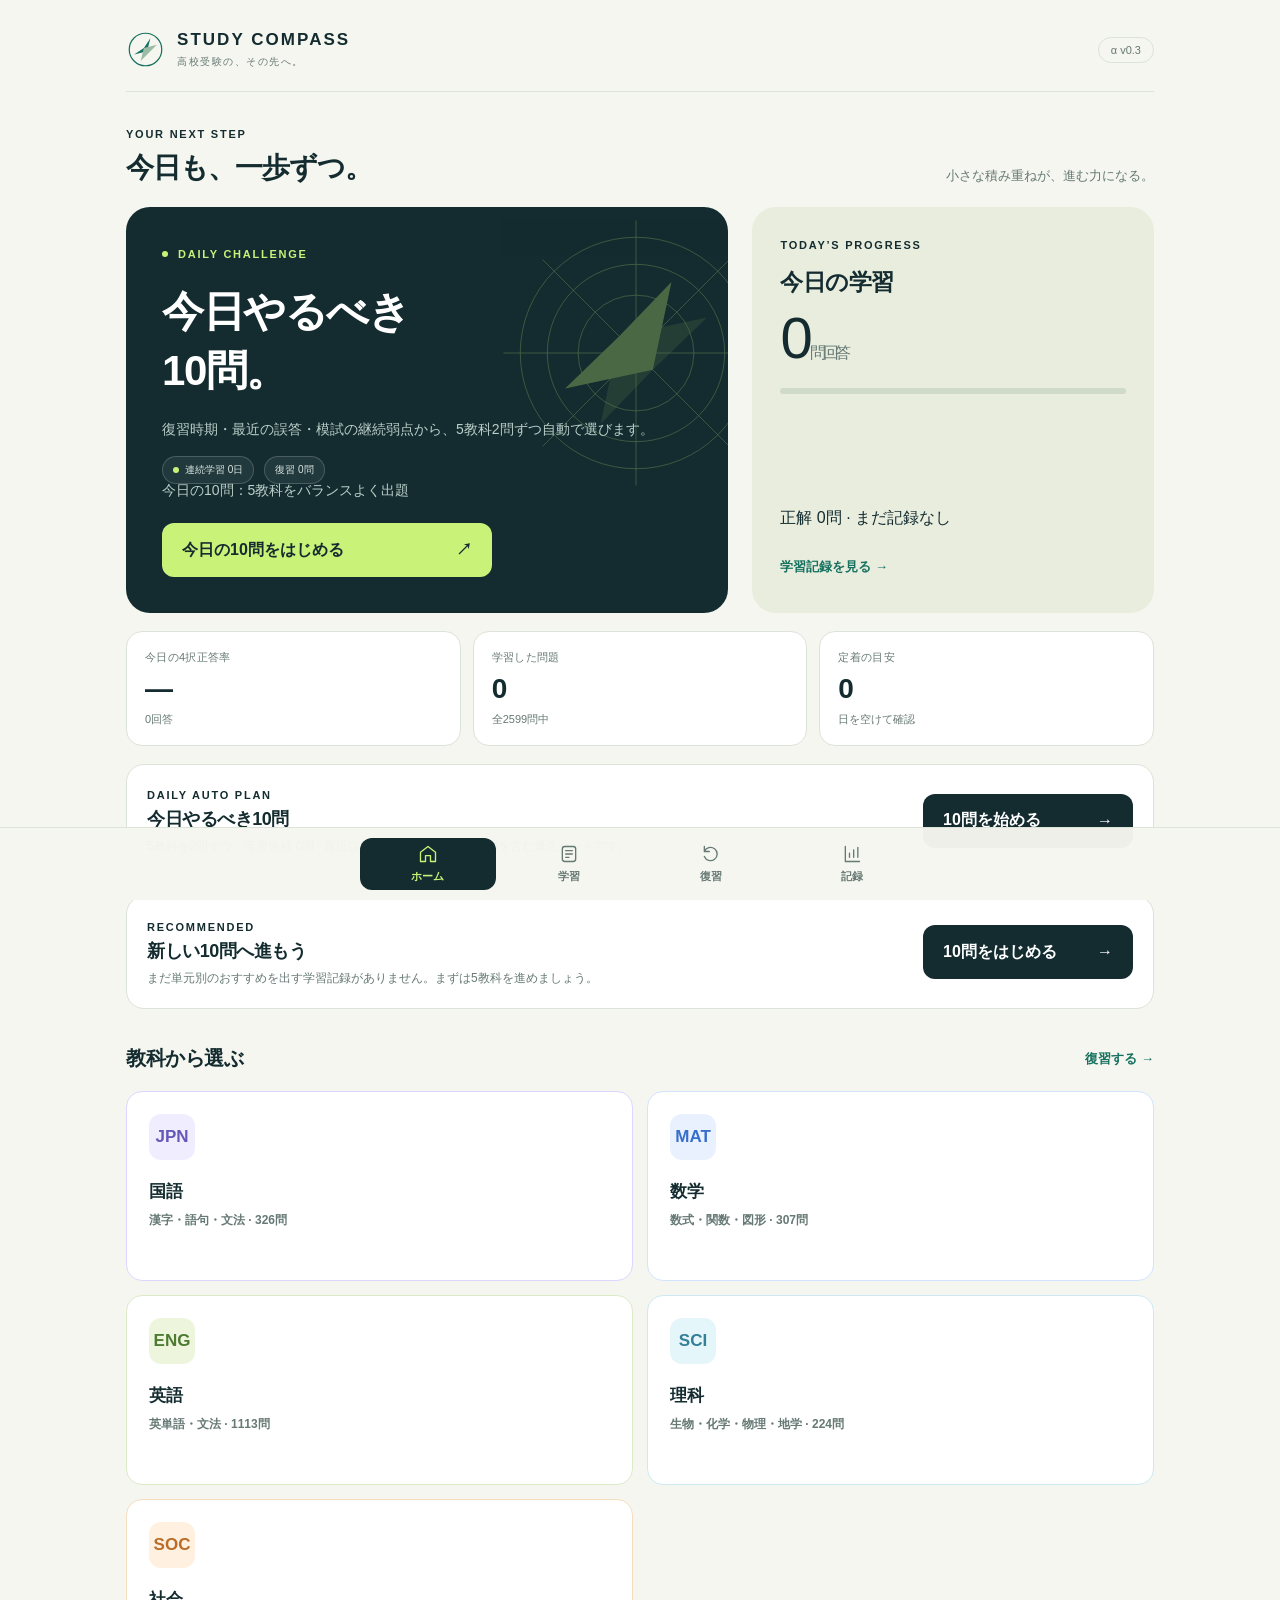
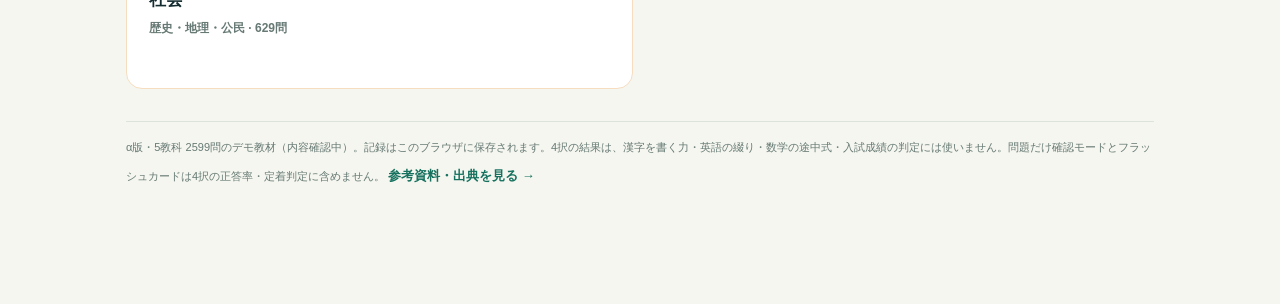
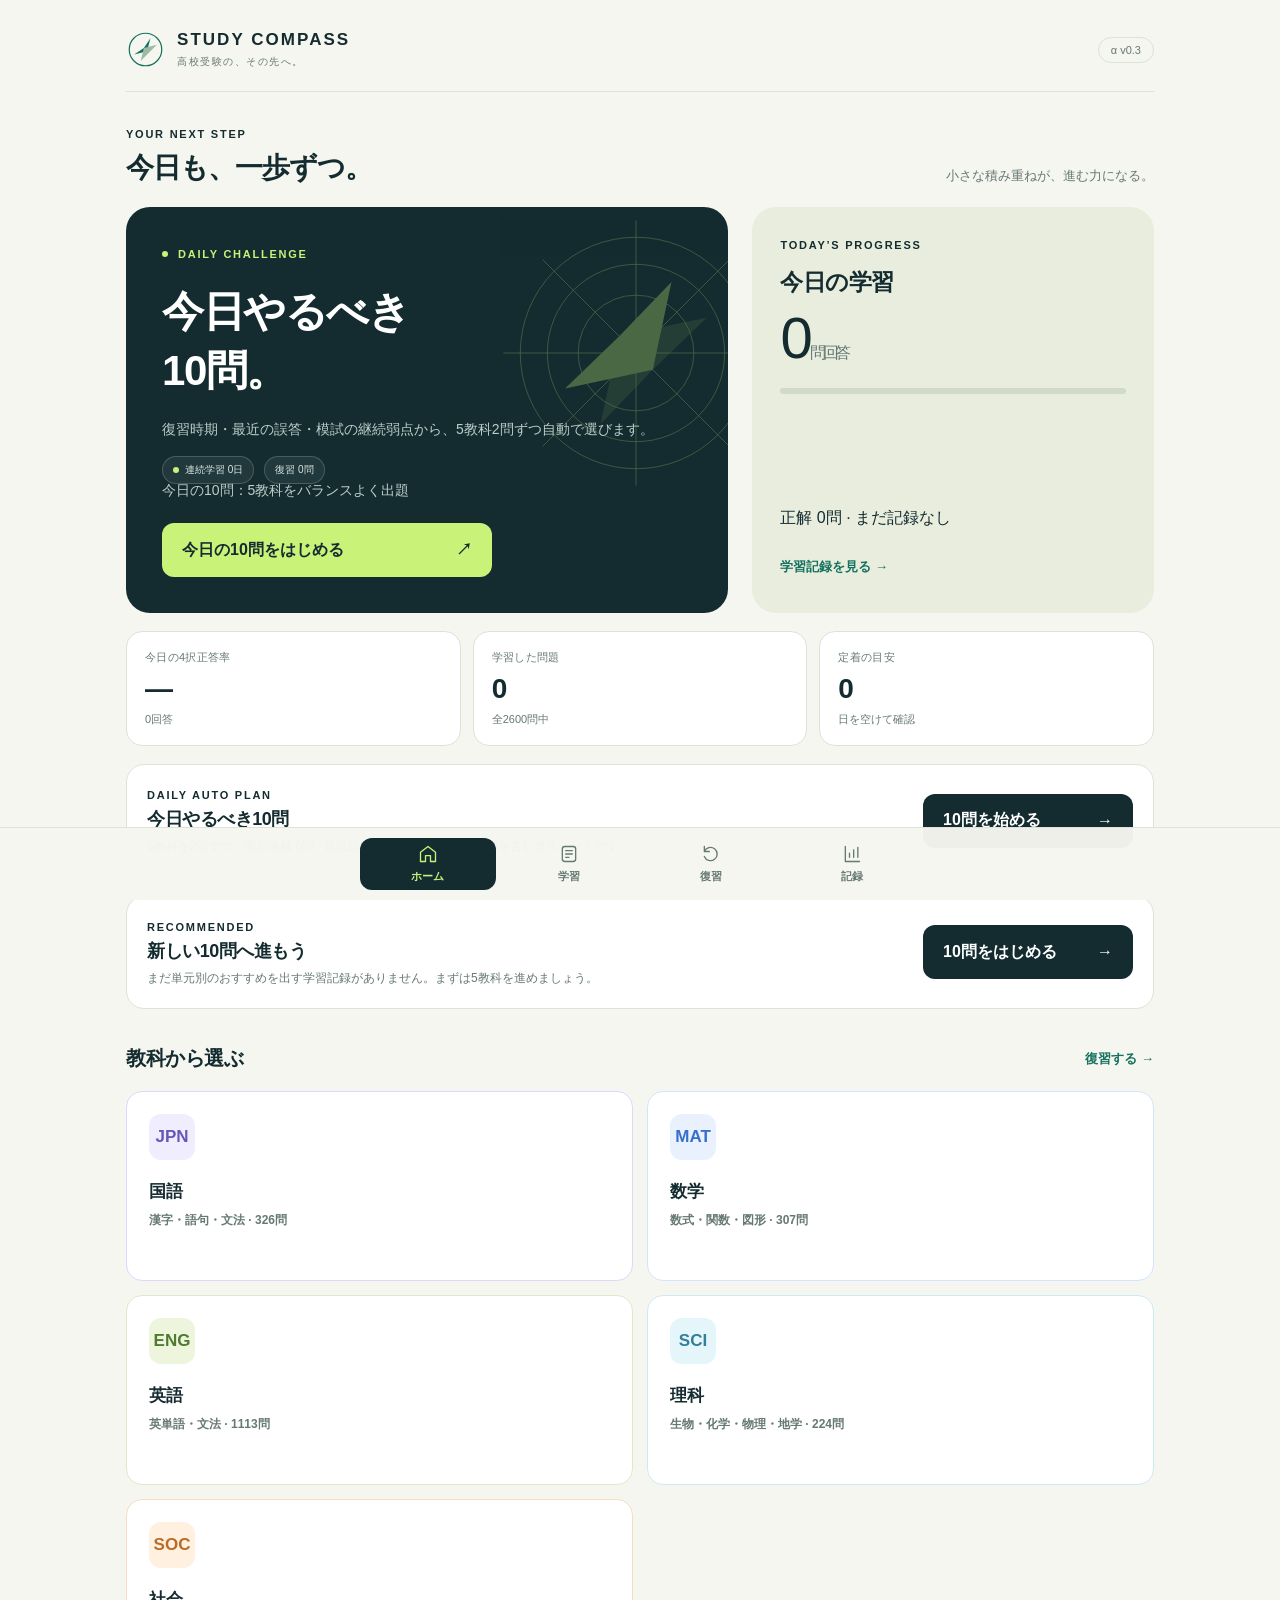
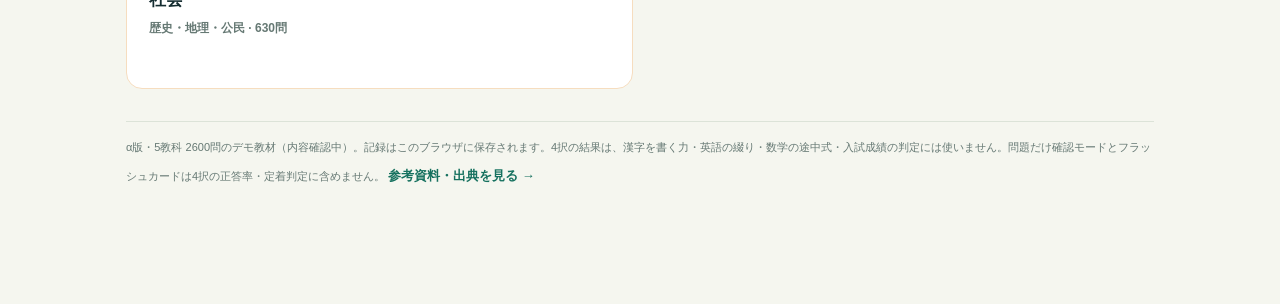
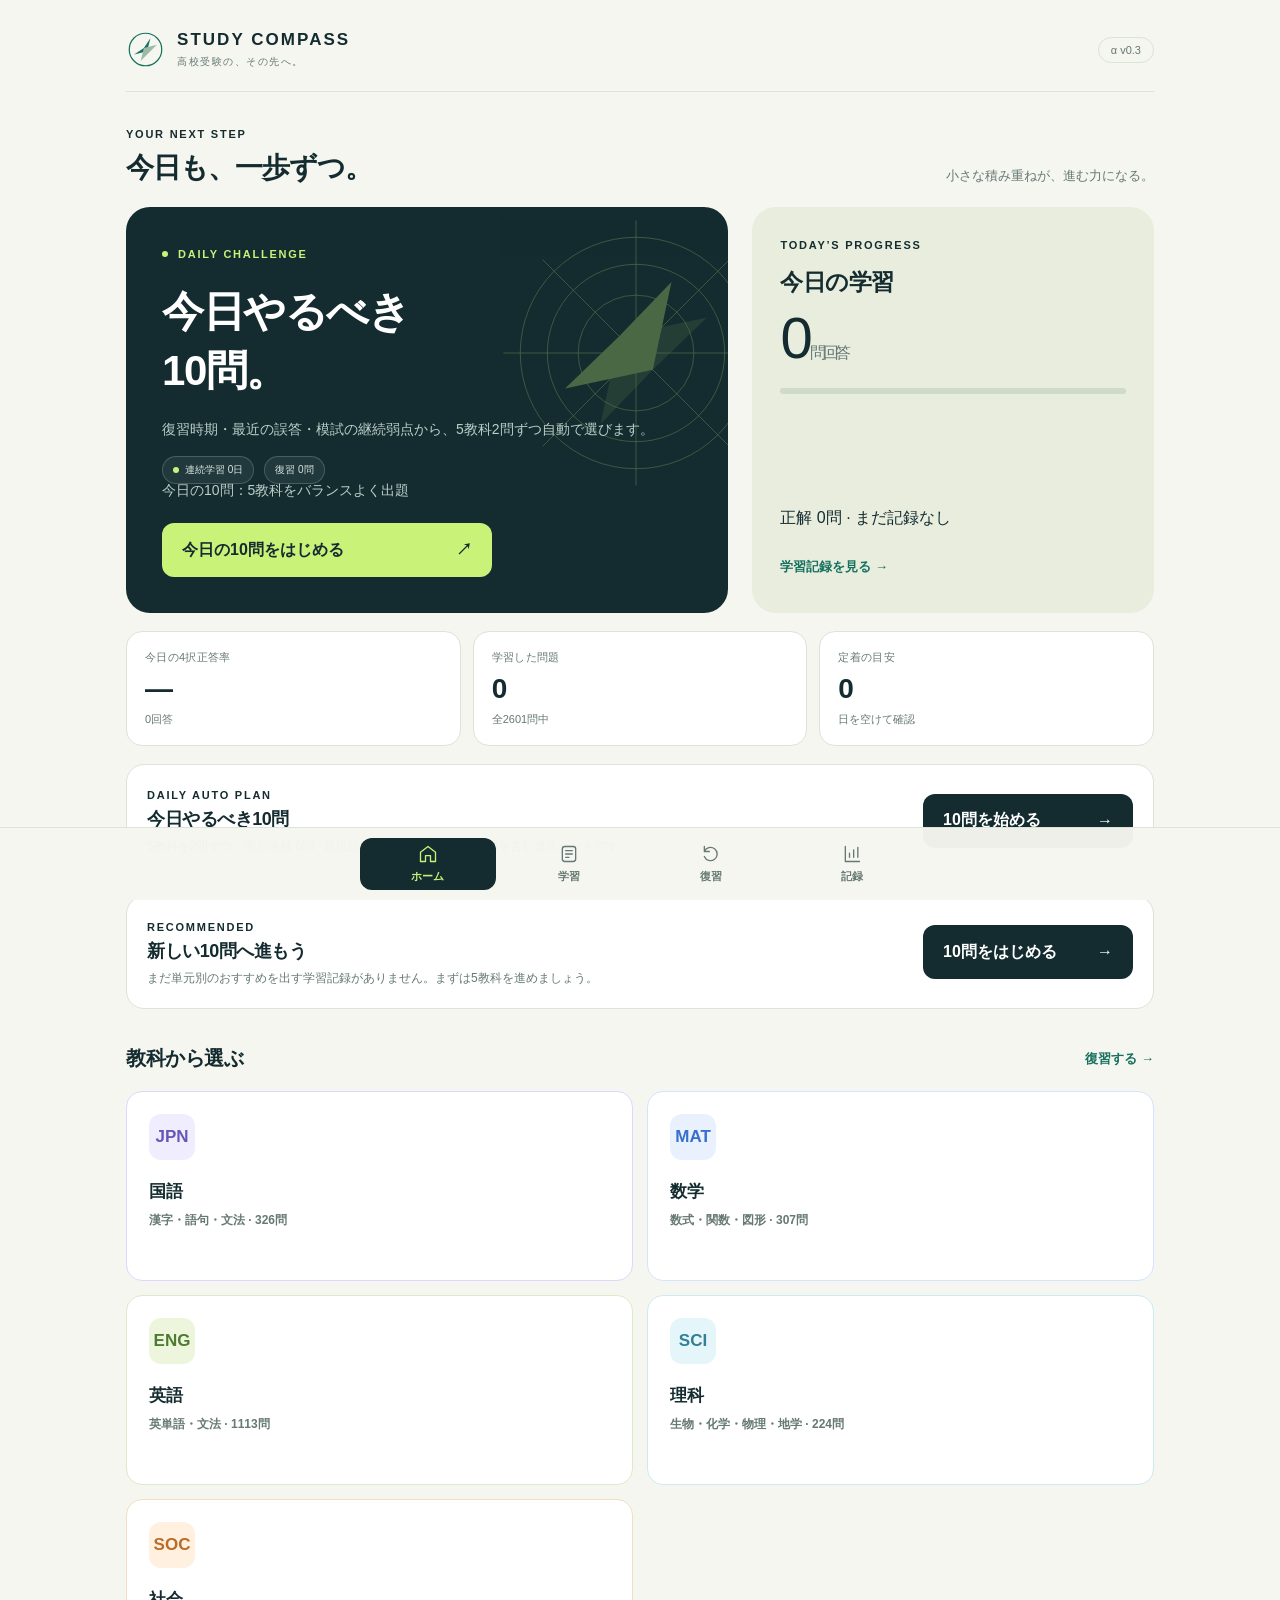
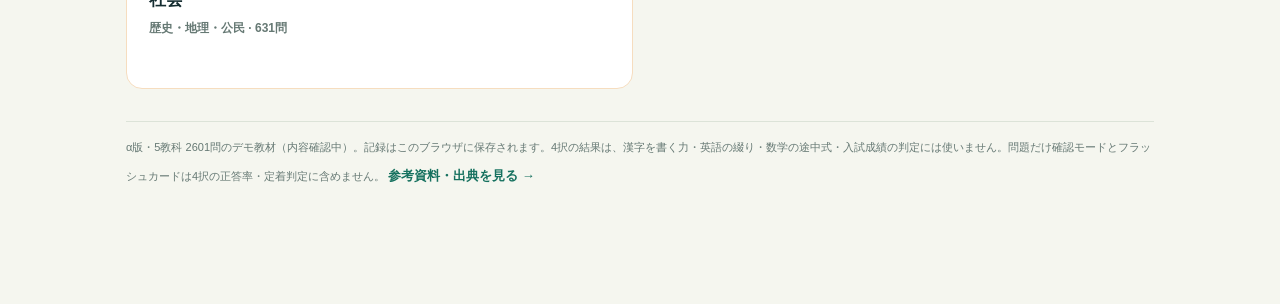
